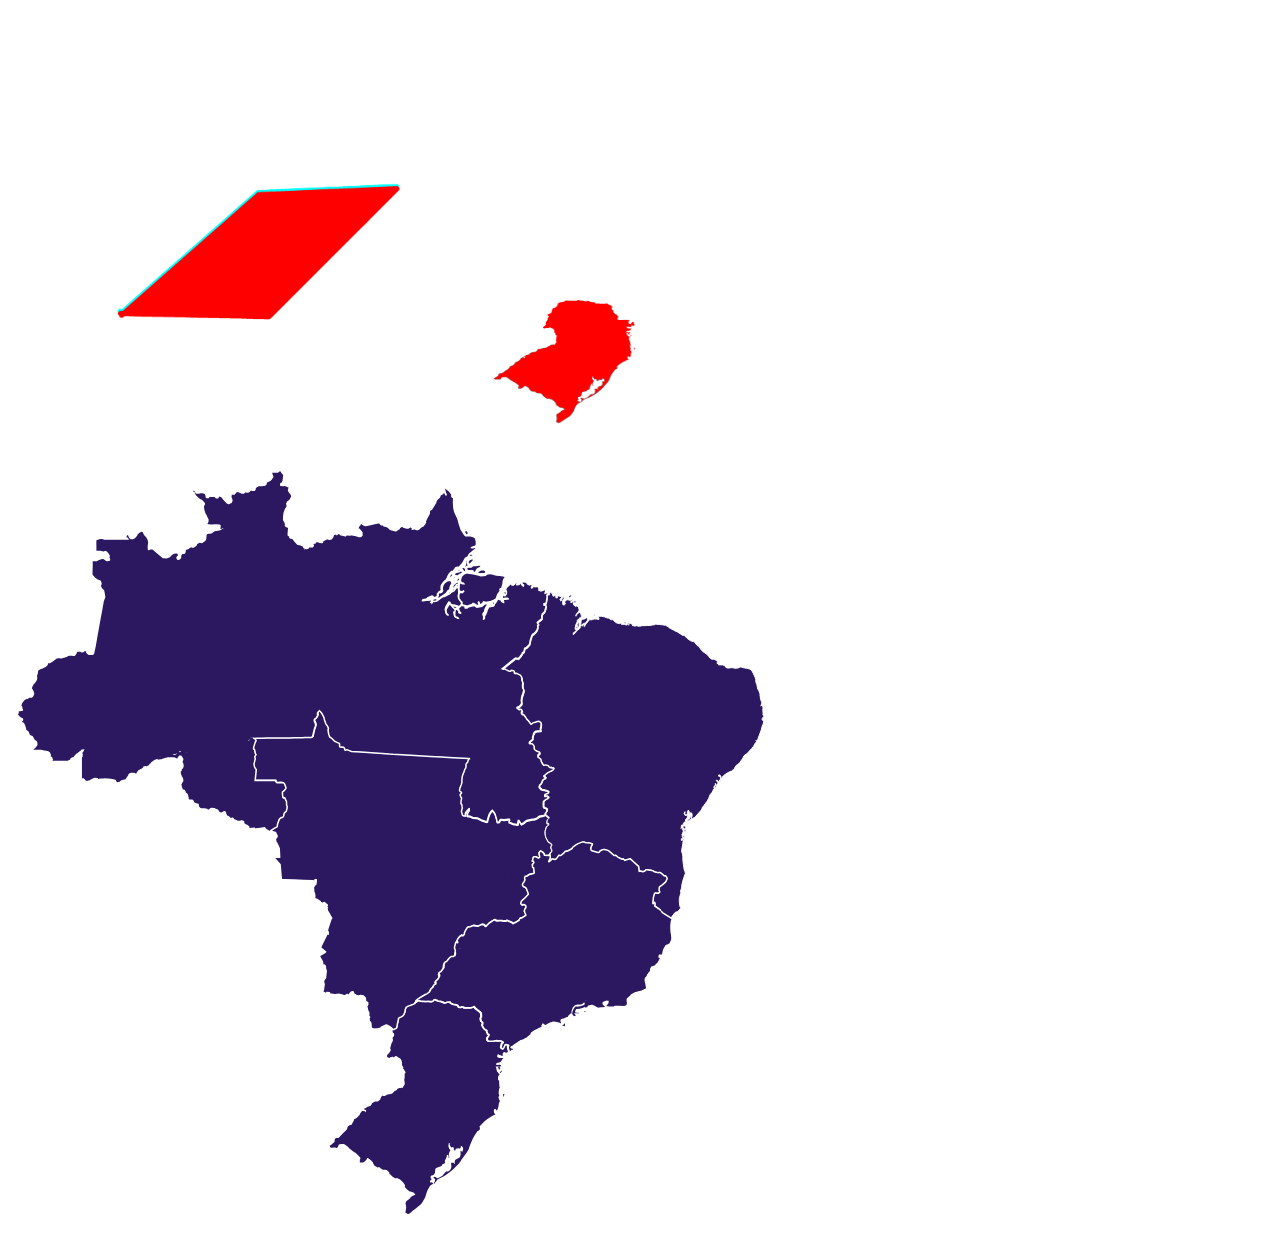
==== index.html @ a0ca9c24 "Eu consegui!!!!!!!!! funciona agora o problema e so arrumar mas o conceito funciona!!!" ====
<!DOCTYPE html>
<html lang="pt-br">
	<head>
		<meta charset="UTF-8">
		<meta name="viewport" content="width=device-width, initial-scale=1.0">
		<meta name="author" content="Matheus Vitor, Miguel Amaral, Pablo Eduardo, Rafael Souza">
		<meta name="description" content="Este é um trabalho de Programação Web 1, onde o objetivo é criar um site com o tema folclore brasileiro, tendo que apresenta-lo separado por região de origem e além de somente o folclore apresentar a cultura da região.">        
		<title>Document</title>

		<style type="text/css" id="style409">
			.st0{fill:#FFFFFF;stroke:#FFFFFF;stroke-miterlimit:10;}
			.st1{fill:#00BFAC;stroke:#FFFFFF;stroke-width:1.5;}
			.st2{fill:#00726A;stroke:#FFFFFF;stroke-width:1.5;}
			.st3{fill:#00726A;}
			.st4{fill:#003135;stroke:#FFFFFF;stroke-width:1.5;}
			.st5{fill:#656565;}
		</style>
		<link rel="stylesheet" href="style.css">
	</head>
	<body>
		<div class="div-pai">
			<button>
				<img id="top" src="img/top.png" alt="">
			</button>

			<img id="direito" src="img/right_side.png" alt="">

			<img id="esquerdo" src="img/left_side.png" alt="">
			
			<img id="bottom" src="img/bottom.png" alt="">
		</div>

		<div class="div-pai2">
			<button id="butao1">
    			<svg version="1.1" id="landmarks-brazil2" x="0px" y="0px" viewBox="0 0 250 250" xml:space="preserve" sodipodi:docname="Brazilian_states_by_GDP.svg" width="200" height="200" inkscape:version="1.2.1 (9c6d41e410, 2022-07-14)" xmlns:inkscape="http://www.inkscape.org/namespaces/inkscape" xmlns:sodipodi="http://sodipodi.sourceforge.net/DTD/sodipodi-0.dtd" xmlns="http://www.w3.org/2000/svg" xmlns:svg="http://www.w3.org/2000/svg">
					<defs id="defs807"/><sodipodi:namedview id="namedview805" pagecolor="#ffffff" bordercolor="#000000" borderopacity="0.25" inkscape:showpageshadow="2" inkscape:pageopacity="0.0" inkscape:pagecheckerboard="0" inkscape:deskcolor="#d1d1d1" showgrid="false" inkscape:zoom="1" inkscape:cx="510" inkscape:cy="377" inkscape:window-width="1920" inkscape:window-height="1009" inkscape:window-x="1358" inkscape:window-y="-8" inkscape:window-maximized="1" inkscape:current-layer="landmarks-brazil"/>
					<g id="g28356" style="fill:#ff0000;fill-opacity:1" transform="translate(-300, -550)">
						<path onclick="clicou()" id="path236" class="st3" d="m 3979.1,1572.7 v 0 l 0.1,-0.2 v -0.1 l -0.1,-0.1 -0.2,-0.2 -1,-1 -0.5,-0.5 -0.2,-0.1 -1.2,-0.6 -1.7,-0.4 -0.4,-0.1 h -0.3 l -0.2,-0.1 -0.2,-0.1 -2.1,-1.7 -0.3,-0.3 -0.3,-0.3 -0.3,-0.3 -1.1,-1.2 -0.1,-0.2 -0.1,-0.2 -0.1,-0.6 v -0.2 l 0.1,-0.6 v -0.2 l -0.5,-1.1 -1.5,-2.1 -2.4,-2.1 v -0.2 l -0.1,-0.2 -0.5,-0.3 -0.2,-0.1 -0.2,-0.1 -2.6,-1.2 h -0.1 -0.2 -0.1 l -0.3,0.2 -1.3,0.1 -2.3,-1.6 -1.2,-1 -0.1,-0.2 -0.5,-0.5 -0.1,-0.2 -0.5,-0.3 -0.5,-0.2 -0.4,-0.2 v -1.3 l -0.1,-0.3 v -0.1 l -0.1,-0.1 -0.1,-0.1 -2.1,-2 -0.1,-0.1 -0.2,-0.1 h -0.1 l -1.7,-0.3 h -0.3 -0.3 l -0.5,0.1 -0.9,-0.1 -0.2,-0.1 -0.2,-0.1 -0.3,-0.1 -0.4,-0.3 -0.9,-0.7 -0.6,-0.5 -0.7,-0.6 h -1.5 l -0.1,0.1 h -0.1 -0.1 -0.1 -0.1 -0.1 l -0.2,-0.1 -2.3,-1.3 -0.3,-0.2 -0.1,-0.2 -0.2,-0.2 -1.4,-2.4 v -0.1 -0.2 -0.1 l -0.1,-0.1 -0.3,-0.4 -0.1,-0.2 -1.3,-1.5 -1.9,-1.4 -1.1,-0.8 -0.1,-0.1 h -0.1 -0.6 l -0.2,0.1 -0.1,0.1 -0.1,0.1 -0.1,0.2 v 0.1 l -0.6,1.4 -1.7,1.3 -1.3,1 -0.2,0.1 h -0.1 l -0.9,0.1 h -0.4 -1.4 -0.4 l -0.1,-0.2 0.1,-1.9 v -0.5 -0.3 l 0.1,-0.2 0.2,-0.3 0.1,-0.2 0.1,-0.4 v -0.2 -0.2 l -0.2,-0.6 -0.2,-0.3 -2.2,-2.3 -2.3,-2.2 -0.6,-0.4 -0.9,-0.5 -1.4,-0.9 -2.4,-1.9 -0.3,-0.2 -0.4,-0.4 -0.4,-0.5 -1.3,-1.3 -0.2,-0.2 -2.8,-2.1 -0.4,-0.2 -0.9,-0.2 h -1.4 l -2.5,0.2 -0.2,0.1 -0.5,0.4 -0.1,0.2 -0.6,0.8 -0.1,0.2 v 0.2 0.2 0.4 l -0.1,0.2 -0.7,0.7 -0.2,0.1 -0.2,0.1 -0.2,0.1 -1.5,-0.3 -0.2,-0.1 -0.2,-0.1 h -0.1 l -0.6,0.1 -2.6,0.2 h -0.2 l -0.4,-0.1 h -0.1 l -0.2,-0.1 -0.3,-0.2 -0.2,-0.1 -0.1,-0.1 v -0.4 l 0.1,-0.1 v -0.2 -0.1 l -0.1,-0.1 -0.2,-0.1 -0.1,-0.1 -0.6,-0.2 0.5,-0.1 0.6,-0.2 0.4,-0.2 0.8,-0.5 0.2,-0.2 2.6,-2.4 0.3,-0.3 0.1,-0.2 v -0.1 l 0.1,-1.1 v -0.6 -0.1 l 0.1,-0.2 0.3,-0.6 0.2,-0.3 0.1,-0.2 0.2,-0.2 0.2,-0.1 0.3,-0.1 0.4,-0.1 0.6,-0.1 h 1.1 l 0.5,-0.2 0.2,-0.1 0.2,-0.1 0.2,-0.2 0.2,-0.2 0.5,-0.5 2.5,-2.8 1.9,-1.7 2.2,-2.3 0.1,-0.1 0.1,-0.2 0.6,-1.2 v -0.2 -0.1 -0.3 -0.1 l 0.1,-0.4 0.1,-0.2 0.3,-0.4 0.6,-0.6 0.2,-0.1 0.3,-0.2 0.7,-0.4 0.4,-0.2 1.6,-0.4 0.1,-0.2 0.2,-0.4 2.1,-4.1 v -0.4 l 0.1,-0.2 v -0.1 l 0.1,-0.2 0.2,-0.1 0.2,-0.1 1.9,-0.9 2,-1.9 1,-1.2 0.6,-1.4 1.6,-2.2 0.1,-0.1 0.2,-0.1 0.2,-0.1 h 0.1 0.2 0.4 l 1.9,0.2 0.1,0.1 0.1,0.2 v 0.2 0.1 l 0.1,0.3 0.1,0.1 h 0.1 0.1 l 0.1,-0.1 0.1,-0.2 0.1,-0.2 0.3,-0.8 v -0.3 -0.2 -0.1 l -0.2,-0.2 -0.1,-0.1 -0.2,-0.1 -0.5,-0.2 -0.9,-0.4 -0.1,-0.1 -0.1,-0.1 v -0.1 -0.1 l 0.1,-0.2 0.1,-0.1 0.2,-0.1 0.3,-0.1 0.6,-0.1 0.6,-0.2 0.8,-0.6 0.1,-0.1 0.1,-0.2 v -0.2 l 0.8,-0.2 2.6,-0.9 1.2,-1.1 0.1,-0.1 v -0.2 l -0.1,-0.3 v -0.1 -0.1 l 0.1,-0.2 0.9,-0.9 0.2,-0.1 2.5,-1.2 h 0.2 l 2,-0.2 h 0.1 l 0.7,-0.2 2.1,-1.8 0.1,-0.3 0.1,-0.2 0.1,-0.8 1.5,-2.4 0.1,-0.2 0.1,-0.1 h 0.1 0.1 0.1 l 0.1,0.1 v 0.1 0.1 0.1 0.1 0.1 l 0.1,0.1 h 0.1 0.2 l 1.4,-0.2 h 0.1 l 1.1,-0.5 1.9,-0.8 1.5,-0.4 1.8,-0.2 1.3,-0.5 0.1,-0.1 0.2,-0.1 0.8,-0.7 1.6,-1.8 h 0.1 0.4 l 0.2,-0.1 0.3,-0.1 0.4,-0.3 0.4,-0.3 0.1,-0.1 0.3,-0.4 0.1,-0.2 0.3,-0.5 0.1,-0.1 2,-0.6 0.8,-0.1 0.4,0.4 1.4,0.1 2.9,0.3 3.1,-1 0.8,-0.3 0.1,-0.1 0.1,-0.2 0.1,-0.2 v -0.1 l 0.1,-0.1 0.1,-0.2 0.1,-0.1 h 0.1 0.1 l 1.3,0.5 h 0.1 l 0.1,0.1 0.1,0.1 v 0.1 0.1 0.1 l -0.2,0.6 -0.1,0.2 h 1.1 l 2.6,-0.1 0.3,-0.1 1.6,1.1 0.1,0.1 h 0.1 l 0.2,-0.1 1.1,-0.3 1.8,-0.1 1.6,0.9 0.7,0.3 1.1,-0.2 2,-0.3 1.9,0.2 h 2.4 l 0.8,-0.2 h 0.1 0.1 0.1 l 1.5,0.5 1.1,0.4 h 0.1 l 2.9,1.4 0.2,0.1 0.1,0.1 v 0.1 0.1 l 0.2,0.6 0.8,1.7 0.2,0.1 0.1,0.1 1.7,0.2 h 0.1 l 0.1,-0.1 0.1,-0.1 v -0.1 l -0.1,-0.1 -0.1,-0.2 0.1,-0.2 0.1,-0.1 2,-0.2 0.2,0.1 0.6,0.4 3.5,1.9 2.6,1.5 1.1,1.2 0.1,0.1 0.5,0.4 h 0.1 0.1 l 0.6,-0.1 h 0.1 l 1.8,1 0.1,0.1 2.9,3 0.7,0.8 1.9,2.3 0.1,0.2 0.2,0.6 0.3,0.9 0.1,0.1 2.6,2.8 0.1,0.1 0.9,0.4 0.5,0.1 3.5,0.4 4.7,0.7 1.8,-0.2 0.1,-0.1 0.6,-0.2 h 0.1 l 4,0.3 0.1,0.1 0.5,0.8 0.2,0.6 0.4,1.1 -0.1,0.2 -2.4,1.6 -0.1,0.1 h -0.1 l -0.8,0.2 -0.5,0.1 h -0.1 l -0.2,0.1 -0.1,0.2 -0.1,0.1 -0.5,1.2 -0.1,0.3 v 0.4 0.2 0.4 l 0.1,0.7 0.2,0.8 v 0.2 0.3 l -0.1,0.2 -0.4,1.1 -0.6,1.4 -0.1,0.1 -0.6,0.2 -0.2,-0.1 -0.1,-0.2 -0.5,0.2 -0.9,1 -0.6,0.8 -0.1,1.2 v 0.2 0.1 l 0.1,0.2 2,1 h 0.1 0.1 l 0.1,-0.1 v -0.1 -0.3 l -0.1,-0.3 -0.1,-0.3 -0.1,-0.1 -0.1,-0.1 0.1,-1 1.7,-0.9 h 0.1 0.2 l 0.2,0.1 0.3,0.1 0.3,0.1 0.6,0.3 0.3,0.2 0.1,0.2 v 0.1 l 0.3,0.4 0.3,0.3 1.4,0.9 h 0.6 l -0.9,0.9 -0.7,0.9 -0.2,0.2 -2,3 -0.8,1.4 -1.8,3.1 -0.2,0.5 -0.1,0.3 -0.4,0.7 -0.1,0.2 -1.7,4.2 -1,2.7 -0.1,0.4 -0.1,0.4 -0.3,0.8 -0.1,0.3 -0.2,0.4 -0.8,1.4 -1.1,1.8 -0.9,1.2 -0.2,0.2 -0.9,1.3 -3,4.1 -0.2,0.2 -0.2,0.4 v 0.1 l -0.4,0.7 -0.1,0.2 -0.7,0.9 -0.6,0.8 -1.9,2 -1.3,1.4 -2.4,2.4 -0.4,0.4 -1.3,1.1 -1.9,1.5 -4.7,3.6 -2.5,1.4 -0.4,0.2 -0.7,0.2 -0.2,0.1 -0.3,0.2 -2.6,1.3 -0.3,0.2 -0.5,0.3 -0.6,0.4 -0.1,0.1 -0.1,0.2 -0.6,0.8 -0.6,0.8 -1.7,2.2 -0.1,0.1 h -0.1 l -0.1,-0.1 -0.1,-0.2 v -0.1 -0.4 l 0.2,-0.4 0.2,-0.3 0.2,-0.2 0.2,-0.3 v -0.1 l 0.1,-0.3 0.4,-1.9 v -0.1 l -0.1,-0.2 -0.1,-0.1 -0.6,-0.7 -0.5,-0.5 -0.3,-0.3 -0.1,-0.2 v -0.1 l 0.1,-0.2 0.1,-0.1 0.2,-0.1 0.4,-0.1 h 0.2 l 0.4,0.1 0.5,0.1 0.2,0.1 0.2,0.1 0.2,0.1 0.2,0.1 0.2,0.2 0.1,0.2 0.1,0.1 0.1,0.1 0.1,0.1 0.3,0.1 h 0.1 0.3 l 0.4,-0.1 0.3,-0.1 3,-1.4 0.7,-0.5 0.3,-0.2 2.1,-2.3 1.4,-1.6 0.8,-0.8 v 0.1 l 0.1,0.1 0.3,0.1 h 0.1 0.3 0.4 0.2 l 0.3,-0.1 0.2,-0.1 0.9,-0.6 0.3,-0.2 0.4,-0.4 0.7,-0.9 0.1,-0.2 0.1,-0.2 0.3,-1.3 0.2,-0.8 v -0.2 -0.3 l -0.1,-0.9 v -0.4 -0.1 l -0.2,-0.4 v -0.1 -0.2 l 0.1,-1 0.1,-0.2 0.1,-0.1 0.2,-0.1 1.7,0.1 0.9,0.3 v 0.1 l 0.1,0.7 v 0.1 l 0.1,0.1 0.4,-0.1 0.1,-0.1 0.1,-0.2 -0.4,-1.4 v -0.1 l 0.6,-2.1 0.6,-0.6 1,-0.4 1.9,-1 0.1,-0.1 0.3,-0.2 0.3,-0.2 0.2,-0.2 0.2,-0.2 0.2,-0.4 0.1,-0.3 0.1,-0.3 0.1,-0.2 0.3,-1.6 0.1,-0.6 -0.3,-2.4 0.6,-0.8 0.1,0.2 0.1,0.2 0.5,0.6 0.2,0.1 h 0.1 0.1 l 0.3,-0.1 0.1,-0.2 0.1,-0.1 v -0.1 l 0.1,-0.2 0.4,-1.8 0.1,-0.8 v -0.4 l -0.1,-0.3 -0.2,-0.3 -1,-1.1 -0.2,-0.1 -0.2,-0.1 h -0.3 -0.1 l -0.1,0.1 -0.1,0.1 -0.1,0.1 -0.2,0.5 v 0.3 h 0.1 l 0.1,0.1 v 0.1 0.1 0.1 l -0.1,0.3 -0.1,0.1 -0.1,0.1 -0.1,0.1 -0.1,0.1 h -0.1 l -0.2,0.1 h -0.1 l -1.6,-0.1 -2.4,0.4 h -0.1 l -0.1,0.2 -0.1,0.1 v 0.1 0.2 l -0.1,0.8 v 0.2 0.1 l 0.1,0.2 -0.7,-0.2 -1,-0.5 -0.1,-1.2 0.2,-0.4 v -0.1 -0.1 -0.1 -0.1 l -0.2,-0.2 -0.7,-0.4 -0.1,-0.1 h -0.1 -0.1 l -0.6,0.1 h -0.1 l -0.1,0.2 -0.1,0.1 h -0.1 l -0.2,-0.1 -0.6,-0.5 -0.9,-1.3 -0.5,-1.4 0.1,-0.1 0.1,-0.2 0.1,-0.3 v -0.1 l -0.6,-0.7 -0.1,-0.1 h -0.1 l -0.1,0.1 -0.1,0.1 v 0.1 l -0.5,2.7 v 0.1 l 0.5,2.2 v 0.1 l 0.1,0.1 1.5,2.1 -0.1,0.1 -0.6,0.8 -0.5,1.1 -0.1,0.2 -0.3,1.3 -0.1,0.2 0.1,0.8 v 0.1 0.1 0.1 0.1 l 0.1,0.2 0.3,1.6 v 0.3 l -0.1,0.3 v 0.1 l -0.1,0.1 -0.1,0.1 h -0.1 l -0.4,-0.3 -0.1,-0.1 v -0.1 l 0.1,-0.1 h 0.1 0.1 l 0.1,-0.1 v -0.4 l -0.1,-0.4 -0.5,-1.3 -0.1,-0.1 h -0.1 -0.1 -0.1 l -0.4,-0.3 -0.4,0.2 -0.2,0.2 -0.1,0.2 v 0.1 1.4 l -1.3,2.8 -0.2,0.1 -0.1,0.2 -0.1,0.4 -0.1,0.6 v 1.2 0.2 l 0.1,0.2 0.1,0.2 0.2,0.2 -1,0.6 -1.1,0.5 -0.6,0.1 h -0.1 l -0.2,0.1 -0.1,0.2 -0.2,0.5 -0.2,0.4 -0.1,0.6 v 0.1 l -4.9,1.6 h -0.1 l -0.8,0.5 -0.1,0.1 -0.5,1.1 -0.1,0.3 v 0.4 l -0.1,2.2 -0.7,1.6 -0.1,0.1 -0.4,0.6 -0.1,0.2 -0.2,0.1 -0.3,0.1 -0.6,0.2 -0.7,0.2 -0.6,0.2 -0.2,0.1 -0.2,0.1 -0.1,0.1 -0.1,0.2 -0.1,0.2 v 1.6 l 0.6,0.9 0.3,1 h -0.1 l -0.9,0.4 -0.2,0.1 -0.1,0.1 -0.1,0.2 -0.2,1.3 0.4,0.6 0.1,0.1 h 0.1 0.1 l 0.2,-0.1 0.4,-0.2 1.2,0.4 0.4,0.2 0.2,0.9 v 0.1 l -0.1,0.1 -1.2,0.6 -1.3,0.9 -0.2,0.1 -0.2,0.2 -0.3,0.4 -0.3,0.5 -2,3.5 -0.1,0.2 v 0.1 l -0.9,2.7 -0.3,1 -0.1,0.4 -0.1,0.3 -0.1,0.4 -0.8,2.1 -0.4,0.8 -2.1,3.8 -0.2,0.3 -0.1,0.2 -1.7,2 -0.2,0.2 -3.2,2.6 -0.7,0.6 -3.8,2.9 -1.3,1.2 -0.2,0.2 -0.2,0.2 -0.5,0.4 -0.7,0.5 -0.2,0.1 -1.1,0.6 -0.2,0.1 h -0.1 l -0.2,-0.1 -2.1,-1 -0.1,-0.1 -0.1,-0.1 -0.1,-0.2 -0.1,-0.3 0.1,-0.9 0.1,-0.7 0.2,-0.9 0.1,-0.7 0.1,-0.5 0.1,-0.6 v -0.4 l -0.1,-1.7 -0.1,-0.4 -0.1,-0.3 -0.1,-0.4 -0.1,-0.6 -0.1,-0.3 v -0.4 l 0.1,-0.6 0.1,-0.4 v -0.1 -0.1 l 0.1,-0.3 0.2,-0.3 0.1,-0.3 0.2,-0.2 0.2,-0.2 0.2,-0.2 0.5,-0.4 2.6,-1.8 1,-1.6 1.4,-1.1 z" style="fill:#ff0000;fill-opacity:1" transform="translate(-3550.8686,-814.85365)"/>
						<path onclick="clicou()" id="path588_1_-0" class="st1" d="m 4021.3,1482.8 -0.7,-0.8 -2.9,-3 -0.1,-0.1 -1.8,-1 h -0.1 l -0.6,0.1 h -0.1 -0.1 l -0.5,-0.4 -0.1,-0.1 -1.1,-1.2 -2.6,-1.5 -3.5,-1.9 -0.6,-0.4 -0.2,-0.1 -2,0.2 -0.1,0.1 -0.1,0.2 0.1,0.2 0.1,0.1 v 0.1 l -0.1,0.1 -0.1,0.1 h -0.1 l -1.7,-0.2 -0.1,-0.1 -0.1,-0.1 -0.8,-1.7 -0.2,-0.6 v -0.1 -0.1 l -0.1,-0.1 -0.1,-0.1 -2.9,-1.4 h -0.1 l -1.1,-0.4 -1.5,-0.5 h -0.1 -0.1 -0.1 l -0.8,0.2 h -2.4 l -1.9,-0.2 -2,0.3 -1.1,0.2 -0.7,-0.3 -1.6,-0.9 -1.8,0.1 -1.1,0.3 -0.2,0.1 h -0.1 l -0.1,-0.1 -1.6,-1.1 -0.3,0.1 -2.6,0.1 h -1.1 l 0.1,-0.2 0.2,-0.6 v -0.1 -0.1 -0.1 l -0.1,-0.1 -0.1,-0.1 h -0.1 l -1.3,-0.5 h -0.1 -0.1 l -0.1,0.1 -0.1,0.2 -0.1,0.1 v 0.1 l -0.1,0.2 -0.1,0.2 -0.1,0.1 -0.8,0.3 -3.1,1 -2.9,-0.3 -1.4,-0.1 0.6,-0.8 1.2,-2.4 0.2,-0.5 0.6,-1.3 0.1,-0.4 -0.3,-2 v -0.1 l -0.3,-1.6 0.2,-0.7 0.3,-2.8 -0.1,-2.5 v -0.2 -0.1 l 0.1,-0.2 0.3,-0.3 0.1,-0.1 0.4,-0.5 0.2,-0.5 0.1,-0.3 v -0.1 l 0.5,-0.1 h 0.5 l 0.5,0.1 0.2,0.1 2.7,-0.1 0.5,-0.2 0.4,-0.2 h 0.1 0.4 l 0.4,0.1 1,0.2 h 0.1 l 0.2,0.1 0.1,0.4 0.1,0.1 0.2,0.1 2.2,1.4 0.2,0.1 h 0.1 0.4 l 2.7,-0.1 h 0.2 l 0.3,-0.1 0.6,-0.2 0.3,-0.1 0.2,-0.1 0.2,-0.1 0.4,-0.1 h 0.5 0.1 l 1.9,0.5 0.4,0.1 1.9,0.6 2.1,0.6 1.9,0.3 h 0.2 l 0.8,-0.2 2.1,0.3 h 0.1 l 0.3,0.1 0.9,0.5 0.1,0.1 v 0.2 0.1 l 0.1,0.2 0.1,0.1 1.8,1.1 2.8,0.4 1.8,0.1 h 4.4 l 0.7,-0.2 h 0.2 l 1.5,2 0.1,-0.5 0.1,-0.1 0.2,-0.1 0.7,-0.3 h 0.1 0.4 0.5 0.2 l 0.1,-0.1 0.6,-0.5 0.1,-0.1 0.1,-0.1 0.1,-0.1 v -0.1 -0.1 -0.1 -0.4 l -0.1,-0.3 -0.2,-0.4 -0.4,-0.6 -0.1,-0.1 -0.1,-0.2 -0.2,-1.1 v -0.1 l 0.1,-0.2 0.7,-1.4 0.1,-0.2 0.7,-0.7 0.2,-0.2 2.2,-1.1 0.2,-0.1 1.2,0.1 0.2,0.1 0.8,0.2 0.6,0.1 1.3,0.1 h 0.2 l 2.2,-1.1 0.8,-0.8 0.1,-0.2 0.1,-0.2 0.2,-0.5 v -0.1 l 0.1,-0.4 0.1,-0.3 0.1,-0.2 0.2,-0.1 h 0.1 l 1.7,-0.6 1.2,-0.2 h 0.2 0.1 l 1.6,0.8 h 1 l 2.8,-0.2 1,-0.2 1.3,-0.4 1,-0.3 h 0.1 0.8 0.1 l 1.1,0.4 0.2,0.1 0.1,0.1 0.3,0.3 0.5,0.5 1.9,1.4 0.9,0.5 0.4,0.2 1.1,0.5 h 0.1 l 0.6,0.1 h 0.1 1 l 0.4,-0.2 2.6,-1.6 0.5,-0.3 0.5,-0.3 0.3,-0.3 0.1,-0.1 0.3,-0.5 0.3,-0.3 0.2,-0.2 0.3,-0.2 0.3,-0.1 1.6,-0.6 h 0.1 0.1 v 0.1 l -0.1,0.2 v 0.1 l 0.1,0.1 h 0.1 0.8 l 2,-0.2 h 0.1 l 0.1,-0.1 0.1,-0.1 v -0.1 l 0.1,-0.2 0.1,-0.1 h 0.1 0.3 l 1.5,0.1 2.1,0.1 1.9,0.1 h 0.3 l 0.3,-0.1 -0.5,1.1 v 0.2 l 0.1,0.3 0.4,1.1 0.1,0.2 0.1,0.2 0.1,0.2 v 0.2 l -0.1,0.2 -0.1,0.1 -1.2,0.8 -0.4,0.3 -0.1,0.1 h -0.3 l -0.2,-0.1 -0.6,-0.3 -0.1,-0.1 -0.1,-0.2 v -0.2 -0.4 -0.1 l -0.5,-1.4 -0.3,-0.6 -0.1,-0.1 -0.1,-0.1 h -0.1 l -0.1,0.1 0.2,1.2 0.7,3 2,1.7 0.1,0.2 0.6,0.9 v 0.1 0.2 l -0.1,0.3 -0.1,0.1 -0.4,0.6 -0.7,1.2 -0.1,0.2 -0.1,0.5 -0.1,1.4 v 0.6 0.2 l 0.1,0.2 0.1,0.1 0.1,0.2 0.7,0.5 0.2,0.1 -0.1,1.9 0.3,4.4 v 0.1 l 0.2,0.4 0.1,0.2 0.3,0.1 v 0 l 0.1,0.1 h 0.1 l 0.1,-0.1 0.1,-0.1 v -0.1 -0.1 l 0.3,-0.2 0.1,-0.2 h 0.1 0.1 l 0.1,0.1 0.2,0.6 0.1,0.3 0.1,0.7 -0.1,0.1 -0.3,0.1 h -0.2 l -0.2,-0.1 v -0.1 l 0.1,-0.1 h 0.1 0.1 l 0.1,-0.1 v -0.1 l -0.4,0.1 v 0 h -0.1 -0.2 -0.1 l -0.2,0.1 -1,0.5 -0.1,0.2 -0.4,4.1 0.8,2.8 -0.2,0.1 -0.6,0.7 -0.1,0.1 v 0.2 l 0.4,1.9 0.5,0.9 0.1,0.1 0.1,0.2 0.2,0.3 0.1,0.6 -1.1,2.5 -0.2,1.7 -0.5,2.7 -2,5 -0.1,0.1 h -0.1 -0.1 l -0.1,-0.1 -0.1,-0.1 -0.2,-0.2 -0.2,-0.4 -0.1,-0.1 v -0.1 -0.1 l 0.1,-0.3 0.2,-0.4 v -0.1 -0.1 -0.2 l -0.1,-0.1 -1,-1 h -0.1 -0.1 l -0.1,0.1 -0.1,0.2 -0.1,0.2 v 0.1 l 0.1,1.4 0.2,0.9 v 0.1 l 0.1,0.1 1.2,0.8 h 0.1 0.1 0.1 l -1.3,1.8 -1.4,0.5 -0.7,0.3 v 0 l -0.2,0.1 -0.3,0.2 -4.3,2.8 -0.4,0.3 -3.4,2.7 -0.1,0.1 -1,1 -3.5,3.7 -0.5,0.9 -0.6,0.8 -0.2,0.3 h -0.6 l -1.4,-0.9 -0.3,-0.3 -0.3,-0.4 v -0.1 l -0.1,-0.2 -0.3,-0.2 -0.6,-0.3 -0.3,-0.1 -0.3,-0.1 -0.2,-0.1 h -0.2 -0.1 l -1.7,0.9 -0.1,1 0.1,0.1 0.2,0.1 0.1,0.3 0.1,0.3 v 0.3 0.1 l -0.1,0.1 h -0.1 -0.1 l -2,-1 -0.1,-0.2 v -0.1 -0.2 l 0.1,-1.2 0.6,-0.8 0.9,-1 0.5,-0.2 0.1,0.2 0.1,0.1 0.7,-0.2 0.1,-0.1 0.6,-1.4 0.4,-1.1 0.1,-0.2 v -0.3 -0.2 l -0.2,-0.8 -0.1,-0.7 v -0.4 -0.2 -0.4 l 0.1,-0.3 0.5,-1.2 0.1,-0.1 0.1,-0.2 0.2,-0.1 h 0.1 l 0.5,-0.1 0.8,-0.2 h 0.1 l 0.1,-0.1 2.4,-1.6 0.1,-0.2 -0.4,-1.1 -0.2,-0.6 -0.5,-0.8 -0.1,-0.1 -4,-0.3 h -0.1 l -0.6,0.2 -0.1,0.1 -1.8,0.2 -4.7,-0.7 -3.5,-0.4 -0.5,-0.1 -0.9,-0.4 -0.1,-0.1 -2.6,-2.8 -0.1,-0.1 -0.3,-0.9 -0.2,-0.6" style="fill:#ff0000;fill-opacity:1;stroke:#ffffff" transform="translate(-3550.8686,-814.85365)"/>
						<path onclick="clicou()" id="path590" class="st1" d="m 4064.2,1451.8 -1.5,-1.5 v -0.1 l 0.1,-0.1 2.9,-2.6 h 0.1 0.1 l 0.2,0.1 0.2,0.1 0.1,0.1 0.6,0.9 -0.1,0.3 -0.5,0.7 -0.2,0.2 -0.1,0.1 -0.2,0.2 -0.1,0.2 -0.6,1.3 v 0.1 l -0.1,0.6 z" style="fill:#ff0000;fill-opacity:1;stroke:#ffffff" transform="translate(-3550.8686,-814.85365)"/>
						<path onclick="clicou()" id="path592" class="st1" d="m 4065.4,1479 v 0 l -0.1,-0.2 v -0.3 l 0.3,-1.8 0.4,-0.9 0.6,-1.6 v -0.1 -0.2 l -0.3,-0.5 -0.1,-0.5 0.1,-0.5 0.1,-0.6 v -0.1 l 1.6,-0.8 h 0.1 l 0.2,0.1 0.1,0.1 0.7,0.9 v 0.1 l -0.7,2.7 -0.1,0.2 -0.7,0.6 -0.2,0.2 -0.7,1.3 -0.1,0.2 v 0.1 0.1 0.1 l 0.1,0.2 0.1,0.2 0.1,0.2 -0.1,0.2 -0.1,0.1 -1,0.7 -0.2,0.1 h -0.1 z" style="fill:#ff0000;fill-opacity:1;stroke:#ffffff" transform="translate(-3550.8686,-814.85365)"/>
						<path onclick="clicou()" id="path1083_3_" class="st1" d="m 3968.5,1449.4 v -0.1 -0.2 -0.3 l -0.1,-0.3 -0.1,-0.2" style="fill:#ff0000;fill-opacity:1;stroke:#ffffff" transform="translate(-3550.8686,-814.85365)"/>
						<path onclick="clicou()" id="path1083_2_" class="st1" d="m 3966.8,1446 -1.6,-2.5 v -0.1 -0.1 l -0.1,-1.2 0.1,-0.8 0.1,-0.3 v -0.1 -0.2 -0.1 l -0.7,-2.1 -0.1,-0.2 -0.5,-0.9 -0.1,-0.1 -4,-2.6 h -0.1 -0.1 l -0.2,0.1 -0.7,0.6 -0.4,0.5 -1.6,0.1 -0.1,-0.2 -0.1,-0.2 -0.1,-0.1 h -0.1 -0.1 l -0.4,0.1 -1.3,0.4 -0.2,0.1 -1.2,0.9 -0.3,-0.2 -1.3,-0.9 h -0.1 -0.1 l -0.9,0.1 -0.3,-2.3 v -0.1 -0.1 l 0.7,-1.5 0.2,-0.2 0.3,-0.2 0.2,-0.1 0.3,-0.4 0.2,-0.2 0.2,-0.2 0.2,-0.2 1.4,-2.3 0.1,-0.2 v -0.1 -0.1 l -0.1,-0.2 -0.5,-0.6 v -0.1 -0.2 -0.4 l 0.1,-0.6 v -0.2 l 0.9,-3.3 0.2,-0.7 1.2,-2.4 0.1,-0.3 0.1,-0.5 0.1,-0.2 v -0.2 -0.2 l -0.1,-0.6 -0.1,-0.2 -0.1,-0.3 -0.1,-0.3 v -0.2 l 0.1,-0.4 0.1,-0.3 0.1,-0.2 0.1,-0.2 0.1,-0.1 0.3,-0.4 0.2,-0.2 0.1,-0.1 0.1,-0.1 0.1,-0.1 0.4,-0.9 v -0.1 -0.2 l -0.2,-0.8 -0.1,-0.2 -0.1,-0.1 -0.1,-0.2 -0.3,-0.2 -0.2,-0.2 -0.1,-0.1 -0.2,-0.2 -0.1,-0.2 -0.3,-1.6 v -0.2 -0.1 l 0.1,-0.3 0.1,-0.2 0.4,-0.4 0.2,-0.2 0.2,-0.2 0.3,-0.2 0.4,-0.2 h 0.1 l 0.3,-0.1 0.2,-0.1 2.2,-1.3 0.2,-0.1 0.2,-0.3 0.2,-0.5 v -0.1 -0.3 l 0.7,-4 0.4,-1.3 v -0.1 l 0.5,-2.3 v -0.7 l 0.1,-0.2 0.1,-0.1 0.1,-0.1 0.3,-0.2 0.4,-0.3 h 0.2 l 0.7,-0.1 0.2,-0.1 1.9,-1.1 0.5,-0.4 0.3,-0.3 0.2,-0.2 0.4,-0.6 0.1,-0.2 1.2,-2.9 v -0.3 -0.5 -0.2 -0.5 l 0.5,-1.4 0.3,-0.8 0.1,-0.2 0.1,-0.2 0.1,-0.2 0.3,-0.2 0.8,-0.5 0.3,-0.2 1.2,-0.5 1.4,-0.5 0.6,-0.2 1,-0.4 1,-0.3 0.2,-0.1 0.5,-0.2 0.2,-0.1 0.5,-0.2 2,-1.3 1.5,-1.1 0.3,-0.1 0.3,-0.1 h 0.2 0.3 l 0.5,0.2 0.4,0.2 0.3,0.1 0.2,0.1 2.5,0.2 h 0.1 l 2.9,0.1 1.6,-0.1 0.2,-0.1 h 0.1 0.1 l 1.5,0.2 0.3,0.1 h 0.1 1.8 l 1.4,-0.6 0.1,-0.2 0.3,-0.5 0.1,-0.1 0.2,-0.2 0.2,-0.1 0.2,-0.1 0.2,-0.1 0.2,-0.1 0.4,0.1 0.5,0.1 0.4,0.2 0.9,0.4 0.7,0.4 0.2,0.2 2.4,0.4 0.6,0.1 2.4,0.8 0.5,0.3 0.2,0.1 0.2,0.1 h 0.7 0.7 l 0.5,-0.1 0.2,-0.1 h 0.1 l 0.2,-0.2 0.2,-0.2 0.2,-0.1 1.4,-0.1 h 1.5 0.1 l 0.1,0.1 0.1,0.1 0.1,0.2 0.1,0.2 0.1,0.2 0.1,0.2 0.2,0.2 0.2,0.1 1.9,0.8 0.2,0.1 1.9,0.4 2.1,0.4 0.2,0.1 0.3,0.2 0.3,0.3 0.1,0.1 0.8,1.5 2,0.2 0.1,-0.2 0.1,-0.1 0.2,-0.1 0.2,-0.1 0.2,-0.1 1.8,0.2 0.2,0.1 0.3,0.1 0.1,0.3 0.1,0.2 0.2,0.1 h 0.9 l 5.4,0.1 1.8,-0.5 0.6,-0.2 0.1,-0.2 0.1,-0.1 0.9,-0.2 0.2,0.1 0.1,0.1 0.1,0.2 1.1,1.5 4.4,3.2 0.1,0.1 0.5,0.6 0.1,0.1 0.5,1.2 v 0.1 l 0.1,3 -0.1,0.1 -0.4,0.6 -0.1,0.1 -0.2,0.9 0.4,1.7 0.1,0.4 0.1,0.2 0.1,0.1 0.1,0.2 0.2,0.1 0.8,0.7 0.3,0.2 0.1,0.1 v 0.1 0.4 l -0.1,1.6 v 0.1 l -0.4,0.5 -0.1,0.1 1,1.7 0.8,1.5 v 0.1 l 1.4,1.2 0.2,0.1 0.5,0.1 0.2,0.1 0.2,0.1 0.1,0.1 0.4,0.4 0.1,0.1 v 0.2 l -0.1,0.8 v 0.1 l 0.9,2 0.1,0.1 0.1,0.1 h 0.1 0.1 l 0.6,0.3 0.3,0.2 v 0.2 0.1 l -0.3,1 -0.1,0.1 -1.4,2.1 h -0.1 l -0.1,0.1 v 0.1 0.1 0.1 l 0.3,1.8 0.1,0.2 0.1,0.1 0.2,0.1 0.3,0.2 0.2,0.1 0.2,0.1 0.6,0.2 h 0.5 l 2.9,-0.1 1.4,-0.2 2.7,-0.4 h 0.1 l 0.6,0.4 1.9,-0.2 h 0.1 l 1.7,0.1 h 0.1 0.1 l 1.9,1.2 v 0.1 0.3 0.1 l -0.1,0.1 -0.2,0.2 -0.2,0.2 -0.4,0.2 h -0.1 l -0.2,0.2 -0.1,0.1 -0.8,3.6 0.3,0.7 0.1,0.2 0.1,0.1 0.1,0.1 0.2,0.1 0.8,0.4 h 0.1 0.1 l 0.1,-0.1 0.7,-0.9 1.3,-2.8 v -0.1 -0.1 -0.1 l 0.1,-0.1 h 0.1 l 0.8,-0.1 0.7,0.1 1,0.3 0.8,0.3 0.1,0.1 -0.2,0.9 -0.2,0.5 -0.1,0.3 v 0.2 0.1 0.2 l 0.8,3.4 v 0.1 l 0.1,0.2 0.5,0.2 0.2,0.1 1,0.2 0.2,1.5 -1.6,1.1 -0.1,0.1 -0.2,0.3 -0.2,0.5 -0.1,0.3 -0.1,0.5 -0.1,0.1 h -0.1 l -0.4,-0.1 -0.2,-0.1 -0.1,-0.1 v -0.1 -0.4 l 0.1,-0.2 0.4,-1.4 0.2,-0.2 0.2,-0.2 0.5,-0.3 0.2,-0.1 h 0.2 l 0.3,-0.1 h 0.1 l 0.2,-0.2 -0.1,-0.2 h -0.1 l -1.7,0.6 -1.1,0.6 h -1.1 l -0.4,-0.4 -0.7,-0.2 -0.7,0.4 -0.2,0.6 -0.1,0.4 0.2,0.3 0.3,0.4 0.1,0.2 v 0.1 0.1 l -0.9,0.9 -0.3,0.1 h -0.1 l -1.6,-0.3 -1.4,-0.3 -0.9,-0.5 -0.2,-0.1 -0.1,-0.1 -0.4,0.2 -0.2,1 0.3,0.4 0.2,0.1 1.1,0.4 0.6,0.1 h 0.3 l 0.7,-0.1 0.8,-0.2 h 0.1 l 2.4,0.6 h 0.1 l 0.1,0.1 0.2,0.4 v 0.1 l -0.1,0.1 -0.2,0.1 -0.1,0.1 -0.3,0.1 -0.5,0.3 -0.1,0.1 -0.5,0.6 -0.8,1.3 -0.6,1.2 -1.5,0.9 -2.9,0.6 -0.1,0.1 -0.2,0.4 v 0.1 l 0.1,0.1 2.4,-0.2 1.2,-0.2 0.2,1.3 -0.2,0.8 -0.3,0.1 v 0 h -0.3 l -1.9,-0.1 -2.1,-0.1 -1.5,-0.1 h -0.3 -0.1 l -0.1,0.1 -0.1,0.2 v 0.1 l -0.1,0.1 -0.1,0.1 h -0.1 l -2,0.2 h -0.8 -0.1 l -0.1,-0.1 v -0.1 l 0.1,-0.2 v -0.1 h -0.1 -0.1 l -1.6,0.6 -0.3,0.1 -0.3,0.2 -0.2,0.2 -0.3,0.3 -0.3,0.5 -0.1,0.1 -0.3,0.3 -0.5,0.3 -0.5,0.3 -2.6,1.6 -0.4,0.2 h -1 -0.1 l -0.6,-0.1 h -0.1 l -1.1,-0.5 -0.4,-0.2 -0.9,-0.5 -1.9,-1.4 -0.5,-0.5 -0.3,-0.3 -0.1,-0.1 -0.2,-0.1 -1.1,-0.4 h -0.2 -0.8 -0.1 l -1,0.3 -1.3,0.4 -1,0.2 -2.8,0.2 h -1 l -1.6,-0.8 h -0.1 -0.2 l -1.2,0.2 -1.7,0.6 h -0.1 l -0.2,0.1 -0.1,0.2 -0.1,0.3 -0.1,0.4 v 0.1 l -0.2,0.5 -0.1,0.2 -0.1,0.2 -0.8,0.8 -2.2,1.1 h -0.2 l -1.3,-0.1 -0.6,-0.1 -0.8,-0.2 -0.2,-0.1 -1.2,-0.1 -0.2,0.1 -2.2,1.1 -0.2,0.2 -0.7,0.7 -0.1,0.2 -0.7,1.4 -0.1,0.2 v 0.1 l 0.2,1.1 0.1,0.2 0.1,0.1 0.4,0.6 0.2,0.4 0.1,0.3 v 0.4 0.1 0.1 0.1 l -0.1,0.1 -0.1,0.1 -0.2,0.1 -0.6,0.5 -0.1,0.1 h -0.1 -0.6 -0.4 -0.1 l -0.7,0.3 -0.2,0.1 -0.1,0.1 -0.1,0.5 -1.5,-2 h -0.1 l -0.8,0.2 h -1.5 l -4.7,-0.1 -2.8,-0.4 -1.8,-1.1 -0.1,-0.1 -0.1,-0.2 v -0.1 -0.2 l -0.1,-0.1 -0.9,-0.5 -0.3,-0.1 h -0.1 l -1.8,-0.3 -1.1,0.2 h -0.2 l -1.9,-0.3 -2.1,-0.6 -1.9,-0.6 -0.4,-0.1 -1.9,-0.5 h -0.1 -0.5 l -0.4,0.1 -0.2,0.1 -0.2,0.1 -0.3,0.1 -0.6,0.2 -0.3,0.1 h -0.2 l -2.7,0.1 h -0.4 -0.1 l -0.2,-0.1 -2.2,-1.4 -0.2,-0.1 -0.1,-0.1 -0.1,-0.4 -0.2,-0.1 h -0.1 l -1,-0.2 -0.4,-0.1 h -0.4 -0.1 l -0.4,0.2 -0.5,0.2 -2.7,0.1 -0.2,-0.1 -0.5,-0.1" style="fill:#ff0000;fill-opacity:1;stroke:#ffffff" transform="translate(-3550.8686,-814.85365)"/>
						<path onclick="clicou()" id="path1085" class="st1" d="m 4070.6,1434.5 v 0 l -0.6,-0.4 -0.1,-0.1 -0.1,-0.7 v -0.2 l 0.1,-0.1 0.3,-0.6 0.3,-0.2 0.1,-0.1 0.3,-0.2 0.3,-0.2 h 0.1 0.1 l 0.1,0.2 v 0.1 0.1 l -0.2,1.9 v 0.1 l -0.1,0.2 -0.4,0.2 h -0.1 z" style="fill:#ff0000;fill-opacity:1;stroke:#ffffff" transform="translate(-3550.8686,-814.85365)"/>
						<path onclick="clicou()" class="st3" d="m 512.9,628.2 c 0,0 -0.1,0 -0.1,0 -0.9,-0.1 -1.8,-0.1 -2.7,-0.1 -0.9,0 -1.8,0.2 -2.6,0 -0.1,0 -0.2,0 -0.3,0 -0.2,-0.1 -0.4,-0.1 -0.6,0.1 -0.4,-0.9 -1.3,-1.6 -2.3,-1.5 -0.1,0 -0.3,0.1 -0.4,0.1 -0.2,-0.2 -0.4,-0.3 -0.5,-0.5 -2.9,-4.5 -8.1,-7.7 -13.3,-7.5 -4.7,0.2 -8.6,2.1 -11.3,5.2 -0.1,0 -0.1,0 -0.2,0 -4.3,-6.1 -10.6,-10.6 -19.3,-11.8 -3.6,-0.5 -7.1,-0.2 -10.1,0.8 -0.6,-0.5 -1.3,-0.9 -2,-1.3 -7,-4.1 -17.3,-1.9 -21.2,5.6 -0.3,0.5 -0.5,1 -0.7,1.6 -1,1.8 -1.6,3.9 -1.9,6.1 -1.2,1.5 -2.2,3.3 -2.6,5.4 -0.1,0.6 -0.2,1.2 -0.3,1.8 -2.3,0.2 -3,4 -0.3,5 0.2,0.1 0.3,0.1 0.5,0.1 0.2,0.9 0.4,1.8 0.8,2.6 0,0.1 -0.1,0.3 -0.1,0.4 -0.3,1.8 -0.6,3.6 -0.8,5.3 -1.8,1.2 -3.4,2.8 -4.5,4.9 -0.1,0.2 -0.1,0.3 -0.2,0.5 -0.1,0.1 -0.2,0.1 -0.3,0.2 -0.3,-0.1 -0.5,-0.2 -0.9,-0.2 -3.1,0 -3.2,4.6 -0.3,5 -0.8,6 1.3,12.4 6.9,15.4 1.3,0.9 2.7,1.6 4.2,2 7.7,3.5 15.7,6 23.9,7.4 0.4,0.3 0.7,0.6 1.1,0.9 2.7,2.1 5.6,3.5 9,4.5 0.8,0.2 1.6,0.4 2.4,0.6 0,0.2 0,0.3 0.1,0.4 1.2,8 11.7,13.2 19.1,10.8 1.8,-0.6 3.3,-1.4 4.7,-2.3 1.4,-0.1 2.3,-1 2.9,-2.1 0.4,0.1 0.8,0.3 1.2,0.4 0.3,0.1 0.7,0.1 1,0 0.3,0 0.6,-0.1 0.9,-0.3 0.3,-0.2 0.5,-0.4 0.7,-0.6 0.2,-0.2 0.4,-0.5 0.4,-0.9 0,-0.2 0.1,-0.4 0.1,-0.7 0,-0.5 -0.1,-0.9 -0.3,-1.3 -0.1,-0.2 -0.3,-0.3 -0.4,-0.5 -0.3,-0.3 -0.7,-0.5 -1.1,-0.6 0,0 -0.1,0 -0.1,-0.1 0.8,-2.1 1.2,-4.3 1.2,-6.8 0.4,-0.4 0.8,-0.8 1.3,-1.1 1.8,-1.2 3.4,-3.1 2.4,-5.4 -0.4,-1 -1.2,-1.6 -2.1,-2 4.3,-7.4 7.5,-15.3 9.5,-23.7 3.7,-2.7 6.2,-6.6 5.9,-11.8 -0.1,-2.5 -0.9,-5.2 -2.2,-7.6 0.3,0 0.6,-0.1 0.9,-0.2 0.4,-0.2 0.7,-0.6 1.1,-0.7 0.4,-0.1 0.9,-0.1 1.4,-0.1 0.5,0 1.1,0.1 1.6,0.1 0.4,0 1,0.3 1.4,0 0.4,-0.3 0.5,-0.9 0.6,-1.3 -0.2,-0.3 -0.9,-0.5 -1.2,-0.2 z" id="path25894" style="fill:#ff0000;fill-opacity:1;stroke:none"/>
					</g>
				</svg>
			</button>
			<svg version="1.1" id="landmarks-brazil1" x="0px" y="0px" viewBox="0 0 250 250" xml:space="preserve" sodipodi:docname="Brazilian_states_by_GDP.svg" width="200" height="200" inkscape:version="1.2.1 (9c6d41e410, 2022-07-14)" xmlns:inkscape="http://www.inkscape.org/namespaces/inkscape" xmlns:sodipodi="http://sodipodi.sourceforge.net/DTD/sodipodi-0.dtd" xmlns="http://www.w3.org/2000/svg" xmlns:svg="http://www.w3.org/2000/svg">
				<defs id="defs807"/><sodipodi:namedview id="namedview805" pagecolor="#ffffff" bordercolor="#000000" borderopacity="0.25" inkscape:showpageshadow="2" inkscape:pageopacity="0.0" inkscape:pagecheckerboard="0" inkscape:deskcolor="#d1d1d1" showgrid="false" inkscape:zoom="1" inkscape:cx="510" inkscape:cy="377" inkscape:window-width="1920" inkscape:window-height="1009" inkscape:window-x="1358" inkscape:window-y="-8" inkscape:window-maximized="1" inkscape:current-layer="landmarks-brazil"/>
				<g id="g28356" style="fill:#00ffff;fill-opacity:1" transform="translate(-300, -550)">
					<path id="path236" class="st3" d="m 3979.1,1572.7 v 0 l 0.1,-0.2 v -0.1 l -0.1,-0.1 -0.2,-0.2 -1,-1 -0.5,-0.5 -0.2,-0.1 -1.2,-0.6 -1.7,-0.4 -0.4,-0.1 h -0.3 l -0.2,-0.1 -0.2,-0.1 -2.1,-1.7 -0.3,-0.3 -0.3,-0.3 -0.3,-0.3 -1.1,-1.2 -0.1,-0.2 -0.1,-0.2 -0.1,-0.6 v -0.2 l 0.1,-0.6 v -0.2 l -0.5,-1.1 -1.5,-2.1 -2.4,-2.1 v -0.2 l -0.1,-0.2 -0.5,-0.3 -0.2,-0.1 -0.2,-0.1 -2.6,-1.2 h -0.1 -0.2 -0.1 l -0.3,0.2 -1.3,0.1 -2.3,-1.6 -1.2,-1 -0.1,-0.2 -0.5,-0.5 -0.1,-0.2 -0.5,-0.3 -0.5,-0.2 -0.4,-0.2 v -1.3 l -0.1,-0.3 v -0.1 l -0.1,-0.1 -0.1,-0.1 -2.1,-2 -0.1,-0.1 -0.2,-0.1 h -0.1 l -1.7,-0.3 h -0.3 -0.3 l -0.5,0.1 -0.9,-0.1 -0.2,-0.1 -0.2,-0.1 -0.3,-0.1 -0.4,-0.3 -0.9,-0.7 -0.6,-0.5 -0.7,-0.6 h -1.5 l -0.1,0.1 h -0.1 -0.1 -0.1 -0.1 -0.1 l -0.2,-0.1 -2.3,-1.3 -0.3,-0.2 -0.1,-0.2 -0.2,-0.2 -1.4,-2.4 v -0.1 -0.2 -0.1 l -0.1,-0.1 -0.3,-0.4 -0.1,-0.2 -1.3,-1.5 -1.9,-1.4 -1.1,-0.8 -0.1,-0.1 h -0.1 -0.6 l -0.2,0.1 -0.1,0.1 -0.1,0.1 -0.1,0.2 v 0.1 l -0.6,1.4 -1.7,1.3 -1.3,1 -0.2,0.1 h -0.1 l -0.9,0.1 h -0.4 -1.4 -0.4 l -0.1,-0.2 0.1,-1.9 v -0.5 -0.3 l 0.1,-0.2 0.2,-0.3 0.1,-0.2 0.1,-0.4 v -0.2 -0.2 l -0.2,-0.6 -0.2,-0.3 -2.2,-2.3 -2.3,-2.2 -0.6,-0.4 -0.9,-0.5 -1.4,-0.9 -2.4,-1.9 -0.3,-0.2 -0.4,-0.4 -0.4,-0.5 -1.3,-1.3 -0.2,-0.2 -2.8,-2.1 -0.4,-0.2 -0.9,-0.2 h -1.4 l -2.5,0.2 -0.2,0.1 -0.5,0.4 -0.1,0.2 -0.6,0.8 -0.1,0.2 v 0.2 0.2 0.4 l -0.1,0.2 -0.7,0.7 -0.2,0.1 -0.2,0.1 -0.2,0.1 -1.5,-0.3 -0.2,-0.1 -0.2,-0.1 h -0.1 l -0.6,0.1 -2.6,0.2 h -0.2 l -0.4,-0.1 h -0.1 l -0.2,-0.1 -0.3,-0.2 -0.2,-0.1 -0.1,-0.1 v -0.4 l 0.1,-0.1 v -0.2 -0.1 l -0.1,-0.1 -0.2,-0.1 -0.1,-0.1 -0.6,-0.2 0.5,-0.1 0.6,-0.2 0.4,-0.2 0.8,-0.5 0.2,-0.2 2.6,-2.4 0.3,-0.3 0.1,-0.2 v -0.1 l 0.1,-1.1 v -0.6 -0.1 l 0.1,-0.2 0.3,-0.6 0.2,-0.3 0.1,-0.2 0.2,-0.2 0.2,-0.1 0.3,-0.1 0.4,-0.1 0.6,-0.1 h 1.1 l 0.5,-0.2 0.2,-0.1 0.2,-0.1 0.2,-0.2 0.2,-0.2 0.5,-0.5 2.5,-2.8 1.9,-1.7 2.2,-2.3 0.1,-0.1 0.1,-0.2 0.6,-1.2 v -0.2 -0.1 -0.3 -0.1 l 0.1,-0.4 0.1,-0.2 0.3,-0.4 0.6,-0.6 0.2,-0.1 0.3,-0.2 0.7,-0.4 0.4,-0.2 1.6,-0.4 0.1,-0.2 0.2,-0.4 2.1,-4.1 v -0.4 l 0.1,-0.2 v -0.1 l 0.1,-0.2 0.2,-0.1 0.2,-0.1 1.9,-0.9 2,-1.9 1,-1.2 0.6,-1.4 1.6,-2.2 0.1,-0.1 0.2,-0.1 0.2,-0.1 h 0.1 0.2 0.4 l 1.9,0.2 0.1,0.1 0.1,0.2 v 0.2 0.1 l 0.1,0.3 0.1,0.1 h 0.1 0.1 l 0.1,-0.1 0.1,-0.2 0.1,-0.2 0.3,-0.8 v -0.3 -0.2 -0.1 l -0.2,-0.2 -0.1,-0.1 -0.2,-0.1 -0.5,-0.2 -0.9,-0.4 -0.1,-0.1 -0.1,-0.1 v -0.1 -0.1 l 0.1,-0.2 0.1,-0.1 0.2,-0.1 0.3,-0.1 0.6,-0.1 0.6,-0.2 0.8,-0.6 0.1,-0.1 0.1,-0.2 v -0.2 l 0.8,-0.2 2.6,-0.9 1.2,-1.1 0.1,-0.1 v -0.2 l -0.1,-0.3 v -0.1 -0.1 l 0.1,-0.2 0.9,-0.9 0.2,-0.1 2.5,-1.2 h 0.2 l 2,-0.2 h 0.1 l 0.7,-0.2 2.1,-1.8 0.1,-0.3 0.1,-0.2 0.1,-0.8 1.5,-2.4 0.1,-0.2 0.1,-0.1 h 0.1 0.1 0.1 l 0.1,0.1 v 0.1 0.1 0.1 0.1 0.1 l 0.1,0.1 h 0.1 0.2 l 1.4,-0.2 h 0.1 l 1.1,-0.5 1.9,-0.8 1.5,-0.4 1.8,-0.2 1.3,-0.5 0.1,-0.1 0.2,-0.1 0.8,-0.7 1.6,-1.8 h 0.1 0.4 l 0.2,-0.1 0.3,-0.1 0.4,-0.3 0.4,-0.3 0.1,-0.1 0.3,-0.4 0.1,-0.2 0.3,-0.5 0.1,-0.1 2,-0.6 0.8,-0.1 0.4,0.4 1.4,0.1 2.9,0.3 3.1,-1 0.8,-0.3 0.1,-0.1 0.1,-0.2 0.1,-0.2 v -0.1 l 0.1,-0.1 0.1,-0.2 0.1,-0.1 h 0.1 0.1 l 1.3,0.5 h 0.1 l 0.1,0.1 0.1,0.1 v 0.1 0.1 0.1 l -0.2,0.6 -0.1,0.2 h 1.1 l 2.6,-0.1 0.3,-0.1 1.6,1.1 0.1,0.1 h 0.1 l 0.2,-0.1 1.1,-0.3 1.8,-0.1 1.6,0.9 0.7,0.3 1.1,-0.2 2,-0.3 1.9,0.2 h 2.4 l 0.8,-0.2 h 0.1 0.1 0.1 l 1.5,0.5 1.1,0.4 h 0.1 l 2.9,1.4 0.2,0.1 0.1,0.1 v 0.1 0.1 l 0.2,0.6 0.8,1.7 0.2,0.1 0.1,0.1 1.7,0.2 h 0.1 l 0.1,-0.1 0.1,-0.1 v -0.1 l -0.1,-0.1 -0.1,-0.2 0.1,-0.2 0.1,-0.1 2,-0.2 0.2,0.1 0.6,0.4 3.5,1.9 2.6,1.5 1.1,1.2 0.1,0.1 0.5,0.4 h 0.1 0.1 l 0.6,-0.1 h 0.1 l 1.8,1 0.1,0.1 2.9,3 0.7,0.8 1.9,2.3 0.1,0.2 0.2,0.6 0.3,0.9 0.1,0.1 2.6,2.8 0.1,0.1 0.9,0.4 0.5,0.1 3.5,0.4 4.7,0.7 1.8,-0.2 0.1,-0.1 0.6,-0.2 h 0.1 l 4,0.3 0.1,0.1 0.5,0.8 0.2,0.6 0.4,1.1 -0.1,0.2 -2.4,1.6 -0.1,0.1 h -0.1 l -0.8,0.2 -0.5,0.1 h -0.1 l -0.2,0.1 -0.1,0.2 -0.1,0.1 -0.5,1.2 -0.1,0.3 v 0.4 0.2 0.4 l 0.1,0.7 0.2,0.8 v 0.2 0.3 l -0.1,0.2 -0.4,1.1 -0.6,1.4 -0.1,0.1 -0.6,0.2 -0.2,-0.1 -0.1,-0.2 -0.5,0.2 -0.9,1 -0.6,0.8 -0.1,1.2 v 0.2 0.1 l 0.1,0.2 2,1 h 0.1 0.1 l 0.1,-0.1 v -0.1 -0.3 l -0.1,-0.3 -0.1,-0.3 -0.1,-0.1 -0.1,-0.1 0.1,-1 1.7,-0.9 h 0.1 0.2 l 0.2,0.1 0.3,0.1 0.3,0.1 0.6,0.3 0.3,0.2 0.1,0.2 v 0.1 l 0.3,0.4 0.3,0.3 1.4,0.9 h 0.6 l -0.9,0.9 -0.7,0.9 -0.2,0.2 -2,3 -0.8,1.4 -1.8,3.1 -0.2,0.5 -0.1,0.3 -0.4,0.7 -0.1,0.2 -1.7,4.2 -1,2.7 -0.1,0.4 -0.1,0.4 -0.3,0.8 -0.1,0.3 -0.2,0.4 -0.8,1.4 -1.1,1.8 -0.9,1.2 -0.2,0.2 -0.9,1.3 -3,4.1 -0.2,0.2 -0.2,0.4 v 0.1 l -0.4,0.7 -0.1,0.2 -0.7,0.9 -0.6,0.8 -1.9,2 -1.3,1.4 -2.4,2.4 -0.4,0.4 -1.3,1.1 -1.9,1.5 -4.7,3.6 -2.5,1.4 -0.4,0.2 -0.7,0.2 -0.2,0.1 -0.3,0.2 -2.6,1.3 -0.3,0.2 -0.5,0.3 -0.6,0.4 -0.1,0.1 -0.1,0.2 -0.6,0.8 -0.6,0.8 -1.7,2.2 -0.1,0.1 h -0.1 l -0.1,-0.1 -0.1,-0.2 v -0.1 -0.4 l 0.2,-0.4 0.2,-0.3 0.2,-0.2 0.2,-0.3 v -0.1 l 0.1,-0.3 0.4,-1.9 v -0.1 l -0.1,-0.2 -0.1,-0.1 -0.6,-0.7 -0.5,-0.5 -0.3,-0.3 -0.1,-0.2 v -0.1 l 0.1,-0.2 0.1,-0.1 0.2,-0.1 0.4,-0.1 h 0.2 l 0.4,0.1 0.5,0.1 0.2,0.1 0.2,0.1 0.2,0.1 0.2,0.1 0.2,0.2 0.1,0.2 0.1,0.1 0.1,0.1 0.1,0.1 0.3,0.1 h 0.1 0.3 l 0.4,-0.1 0.3,-0.1 3,-1.4 0.7,-0.5 0.3,-0.2 2.1,-2.3 1.4,-1.6 0.8,-0.8 v 0.1 l 0.1,0.1 0.3,0.1 h 0.1 0.3 0.4 0.2 l 0.3,-0.1 0.2,-0.1 0.9,-0.6 0.3,-0.2 0.4,-0.4 0.7,-0.9 0.1,-0.2 0.1,-0.2 0.3,-1.3 0.2,-0.8 v -0.2 -0.3 l -0.1,-0.9 v -0.4 -0.1 l -0.2,-0.4 v -0.1 -0.2 l 0.1,-1 0.1,-0.2 0.1,-0.1 0.2,-0.1 1.7,0.1 0.9,0.3 v 0.1 l 0.1,0.7 v 0.1 l 0.1,0.1 0.4,-0.1 0.1,-0.1 0.1,-0.2 -0.4,-1.4 v -0.1 l 0.6,-2.1 0.6,-0.6 1,-0.4 1.9,-1 0.1,-0.1 0.3,-0.2 0.3,-0.2 0.2,-0.2 0.2,-0.2 0.2,-0.4 0.1,-0.3 0.1,-0.3 0.1,-0.2 0.3,-1.6 0.1,-0.6 -0.3,-2.4 0.6,-0.8 0.1,0.2 0.1,0.2 0.5,0.6 0.2,0.1 h 0.1 0.1 l 0.3,-0.1 0.1,-0.2 0.1,-0.1 v -0.1 l 0.1,-0.2 0.4,-1.8 0.1,-0.8 v -0.4 l -0.1,-0.3 -0.2,-0.3 -1,-1.1 -0.2,-0.1 -0.2,-0.1 h -0.3 -0.1 l -0.1,0.1 -0.1,0.1 -0.1,0.1 -0.2,0.5 v 0.3 h 0.1 l 0.1,0.1 v 0.1 0.1 0.1 l -0.1,0.3 -0.1,0.1 -0.1,0.1 -0.1,0.1 -0.1,0.1 h -0.1 l -0.2,0.1 h -0.1 l -1.6,-0.1 -2.4,0.4 h -0.1 l -0.1,0.2 -0.1,0.1 v 0.1 0.2 l -0.1,0.8 v 0.2 0.1 l 0.1,0.2 -0.7,-0.2 -1,-0.5 -0.1,-1.2 0.2,-0.4 v -0.1 -0.1 -0.1 -0.1 l -0.2,-0.2 -0.7,-0.4 -0.1,-0.1 h -0.1 -0.1 l -0.6,0.1 h -0.1 l -0.1,0.2 -0.1,0.1 h -0.1 l -0.2,-0.1 -0.6,-0.5 -0.9,-1.3 -0.5,-1.4 0.1,-0.1 0.1,-0.2 0.1,-0.3 v -0.1 l -0.6,-0.7 -0.1,-0.1 h -0.1 l -0.1,0.1 -0.1,0.1 v 0.1 l -0.5,2.7 v 0.1 l 0.5,2.2 v 0.1 l 0.1,0.1 1.5,2.1 -0.1,0.1 -0.6,0.8 -0.5,1.1 -0.1,0.2 -0.3,1.3 -0.1,0.2 0.1,0.8 v 0.1 0.1 0.1 0.1 l 0.1,0.2 0.3,1.6 v 0.3 l -0.1,0.3 v 0.1 l -0.1,0.1 -0.1,0.1 h -0.1 l -0.4,-0.3 -0.1,-0.1 v -0.1 l 0.1,-0.1 h 0.1 0.1 l 0.1,-0.1 v -0.4 l -0.1,-0.4 -0.5,-1.3 -0.1,-0.1 h -0.1 -0.1 -0.1 l -0.4,-0.3 -0.4,0.2 -0.2,0.2 -0.1,0.2 v 0.1 1.4 l -1.3,2.8 -0.2,0.1 -0.1,0.2 -0.1,0.4 -0.1,0.6 v 1.2 0.2 l 0.1,0.2 0.1,0.2 0.2,0.2 -1,0.6 -1.1,0.5 -0.6,0.1 h -0.1 l -0.2,0.1 -0.1,0.2 -0.2,0.5 -0.2,0.4 -0.1,0.6 v 0.1 l -4.9,1.6 h -0.1 l -0.8,0.5 -0.1,0.1 -0.5,1.1 -0.1,0.3 v 0.4 l -0.1,2.2 -0.7,1.6 -0.1,0.1 -0.4,0.6 -0.1,0.2 -0.2,0.1 -0.3,0.1 -0.6,0.2 -0.7,0.2 -0.6,0.2 -0.2,0.1 -0.2,0.1 -0.1,0.1 -0.1,0.2 -0.1,0.2 v 1.6 l 0.6,0.9 0.3,1 h -0.1 l -0.9,0.4 -0.2,0.1 -0.1,0.1 -0.1,0.2 -0.2,1.3 0.4,0.6 0.1,0.1 h 0.1 0.1 l 0.2,-0.1 0.4,-0.2 1.2,0.4 0.4,0.2 0.2,0.9 v 0.1 l -0.1,0.1 -1.2,0.6 -1.3,0.9 -0.2,0.1 -0.2,0.2 -0.3,0.4 -0.3,0.5 -2,3.5 -0.1,0.2 v 0.1 l -0.9,2.7 -0.3,1 -0.1,0.4 -0.1,0.3 -0.1,0.4 -0.8,2.1 -0.4,0.8 -2.1,3.8 -0.2,0.3 -0.1,0.2 -1.7,2 -0.2,0.2 -3.2,2.6 -0.7,0.6 -3.8,2.9 -1.3,1.2 -0.2,0.2 -0.2,0.2 -0.5,0.4 -0.7,0.5 -0.2,0.1 -1.1,0.6 -0.2,0.1 h -0.1 l -0.2,-0.1 -2.1,-1 -0.1,-0.1 -0.1,-0.1 -0.1,-0.2 -0.1,-0.3 0.1,-0.9 0.1,-0.7 0.2,-0.9 0.1,-0.7 0.1,-0.5 0.1,-0.6 v -0.4 l -0.1,-1.7 -0.1,-0.4 -0.1,-0.3 -0.1,-0.4 -0.1,-0.6 -0.1,-0.3 v -0.4 l 0.1,-0.6 0.1,-0.4 v -0.1 -0.1 l 0.1,-0.3 0.2,-0.3 0.1,-0.3 0.2,-0.2 0.2,-0.2 0.2,-0.2 0.5,-0.4 2.6,-1.8 1,-1.6 1.4,-1.1 z" style="fill:#00ffff;fill-opacity:1" transform="translate(-3550.8686,-814.85365)"/>
					<path id="path588_1_-0" class="st1" d="m 4021.3,1482.8 -0.7,-0.8 -2.9,-3 -0.1,-0.1 -1.8,-1 h -0.1 l -0.6,0.1 h -0.1 -0.1 l -0.5,-0.4 -0.1,-0.1 -1.1,-1.2 -2.6,-1.5 -3.5,-1.9 -0.6,-0.4 -0.2,-0.1 -2,0.2 -0.1,0.1 -0.1,0.2 0.1,0.2 0.1,0.1 v 0.1 l -0.1,0.1 -0.1,0.1 h -0.1 l -1.7,-0.2 -0.1,-0.1 -0.1,-0.1 -0.8,-1.7 -0.2,-0.6 v -0.1 -0.1 l -0.1,-0.1 -0.1,-0.1 -2.9,-1.4 h -0.1 l -1.1,-0.4 -1.5,-0.5 h -0.1 -0.1 -0.1 l -0.8,0.2 h -2.4 l -1.9,-0.2 -2,0.3 -1.1,0.2 -0.7,-0.3 -1.6,-0.9 -1.8,0.1 -1.1,0.3 -0.2,0.1 h -0.1 l -0.1,-0.1 -1.6,-1.1 -0.3,0.1 -2.6,0.1 h -1.1 l 0.1,-0.2 0.2,-0.6 v -0.1 -0.1 -0.1 l -0.1,-0.1 -0.1,-0.1 h -0.1 l -1.3,-0.5 h -0.1 -0.1 l -0.1,0.1 -0.1,0.2 -0.1,0.1 v 0.1 l -0.1,0.2 -0.1,0.2 -0.1,0.1 -0.8,0.3 -3.1,1 -2.9,-0.3 -1.4,-0.1 0.6,-0.8 1.2,-2.4 0.2,-0.5 0.6,-1.3 0.1,-0.4 -0.3,-2 v -0.1 l -0.3,-1.6 0.2,-0.7 0.3,-2.8 -0.1,-2.5 v -0.2 -0.1 l 0.1,-0.2 0.3,-0.3 0.1,-0.1 0.4,-0.5 0.2,-0.5 0.1,-0.3 v -0.1 l 0.5,-0.1 h 0.5 l 0.5,0.1 0.2,0.1 2.7,-0.1 0.5,-0.2 0.4,-0.2 h 0.1 0.4 l 0.4,0.1 1,0.2 h 0.1 l 0.2,0.1 0.1,0.4 0.1,0.1 0.2,0.1 2.2,1.4 0.2,0.1 h 0.1 0.4 l 2.7,-0.1 h 0.2 l 0.3,-0.1 0.6,-0.2 0.3,-0.1 0.2,-0.1 0.2,-0.1 0.4,-0.1 h 0.5 0.1 l 1.9,0.5 0.4,0.1 1.9,0.6 2.1,0.6 1.9,0.3 h 0.2 l 0.8,-0.2 2.1,0.3 h 0.1 l 0.3,0.1 0.9,0.5 0.1,0.1 v 0.2 0.1 l 0.1,0.2 0.1,0.1 1.8,1.1 2.8,0.4 1.8,0.1 h 4.4 l 0.7,-0.2 h 0.2 l 1.5,2 0.1,-0.5 0.1,-0.1 0.2,-0.1 0.7,-0.3 h 0.1 0.4 0.5 0.2 l 0.1,-0.1 0.6,-0.5 0.1,-0.1 0.1,-0.1 0.1,-0.1 v -0.1 -0.1 -0.1 -0.4 l -0.1,-0.3 -0.2,-0.4 -0.4,-0.6 -0.1,-0.1 -0.1,-0.2 -0.2,-1.1 v -0.1 l 0.1,-0.2 0.7,-1.4 0.1,-0.2 0.7,-0.7 0.2,-0.2 2.2,-1.1 0.2,-0.1 1.2,0.1 0.2,0.1 0.8,0.2 0.6,0.1 1.3,0.1 h 0.2 l 2.2,-1.1 0.8,-0.8 0.1,-0.2 0.1,-0.2 0.2,-0.5 v -0.1 l 0.1,-0.4 0.1,-0.3 0.1,-0.2 0.2,-0.1 h 0.1 l 1.7,-0.6 1.2,-0.2 h 0.2 0.1 l 1.6,0.8 h 1 l 2.8,-0.2 1,-0.2 1.3,-0.4 1,-0.3 h 0.1 0.8 0.1 l 1.1,0.4 0.2,0.1 0.1,0.1 0.3,0.3 0.5,0.5 1.9,1.4 0.9,0.5 0.4,0.2 1.1,0.5 h 0.1 l 0.6,0.1 h 0.1 1 l 0.4,-0.2 2.6,-1.6 0.5,-0.3 0.5,-0.3 0.3,-0.3 0.1,-0.1 0.3,-0.5 0.3,-0.3 0.2,-0.2 0.3,-0.2 0.3,-0.1 1.6,-0.6 h 0.1 0.1 v 0.1 l -0.1,0.2 v 0.1 l 0.1,0.1 h 0.1 0.8 l 2,-0.2 h 0.1 l 0.1,-0.1 0.1,-0.1 v -0.1 l 0.1,-0.2 0.1,-0.1 h 0.1 0.3 l 1.5,0.1 2.1,0.1 1.9,0.1 h 0.3 l 0.3,-0.1 -0.5,1.1 v 0.2 l 0.1,0.3 0.4,1.1 0.1,0.2 0.1,0.2 0.1,0.2 v 0.2 l -0.1,0.2 -0.1,0.1 -1.2,0.8 -0.4,0.3 -0.1,0.1 h -0.3 l -0.2,-0.1 -0.6,-0.3 -0.1,-0.1 -0.1,-0.2 v -0.2 -0.4 -0.1 l -0.5,-1.4 -0.3,-0.6 -0.1,-0.1 -0.1,-0.1 h -0.1 l -0.1,0.1 0.2,1.2 0.7,3 2,1.7 0.1,0.2 0.6,0.9 v 0.1 0.2 l -0.1,0.3 -0.1,0.1 -0.4,0.6 -0.7,1.2 -0.1,0.2 -0.1,0.5 -0.1,1.4 v 0.6 0.2 l 0.1,0.2 0.1,0.1 0.1,0.2 0.7,0.5 0.2,0.1 -0.1,1.9 0.3,4.4 v 0.1 l 0.2,0.4 0.1,0.2 0.3,0.1 v 0 l 0.1,0.1 h 0.1 l 0.1,-0.1 0.1,-0.1 v -0.1 -0.1 l 0.3,-0.2 0.1,-0.2 h 0.1 0.1 l 0.1,0.1 0.2,0.6 0.1,0.3 0.1,0.7 -0.1,0.1 -0.3,0.1 h -0.2 l -0.2,-0.1 v -0.1 l 0.1,-0.1 h 0.1 0.1 l 0.1,-0.1 v -0.1 l -0.4,0.1 v 0 h -0.1 -0.2 -0.1 l -0.2,0.1 -1,0.5 -0.1,0.2 -0.4,4.1 0.8,2.8 -0.2,0.1 -0.6,0.7 -0.1,0.1 v 0.2 l 0.4,1.9 0.5,0.9 0.1,0.1 0.1,0.2 0.2,0.3 0.1,0.6 -1.1,2.5 -0.2,1.7 -0.5,2.7 -2,5 -0.1,0.1 h -0.1 -0.1 l -0.1,-0.1 -0.1,-0.1 -0.2,-0.2 -0.2,-0.4 -0.1,-0.1 v -0.1 -0.1 l 0.1,-0.3 0.2,-0.4 v -0.1 -0.1 -0.2 l -0.1,-0.1 -1,-1 h -0.1 -0.1 l -0.1,0.1 -0.1,0.2 -0.1,0.2 v 0.1 l 0.1,1.4 0.2,0.9 v 0.1 l 0.1,0.1 1.2,0.8 h 0.1 0.1 0.1 l -1.3,1.8 -1.4,0.5 -0.7,0.3 v 0 l -0.2,0.1 -0.3,0.2 -4.3,2.8 -0.4,0.3 -3.4,2.7 -0.1,0.1 -1,1 -3.5,3.7 -0.5,0.9 -0.6,0.8 -0.2,0.3 h -0.6 l -1.4,-0.9 -0.3,-0.3 -0.3,-0.4 v -0.1 l -0.1,-0.2 -0.3,-0.2 -0.6,-0.3 -0.3,-0.1 -0.3,-0.1 -0.2,-0.1 h -0.2 -0.1 l -1.7,0.9 -0.1,1 0.1,0.1 0.2,0.1 0.1,0.3 0.1,0.3 v 0.3 0.1 l -0.1,0.1 h -0.1 -0.1 l -2,-1 -0.1,-0.2 v -0.1 -0.2 l 0.1,-1.2 0.6,-0.8 0.9,-1 0.5,-0.2 0.1,0.2 0.1,0.1 0.7,-0.2 0.1,-0.1 0.6,-1.4 0.4,-1.1 0.1,-0.2 v -0.3 -0.2 l -0.2,-0.8 -0.1,-0.7 v -0.4 -0.2 -0.4 l 0.1,-0.3 0.5,-1.2 0.1,-0.1 0.1,-0.2 0.2,-0.1 h 0.1 l 0.5,-0.1 0.8,-0.2 h 0.1 l 0.1,-0.1 2.4,-1.6 0.1,-0.2 -0.4,-1.1 -0.2,-0.6 -0.5,-0.8 -0.1,-0.1 -4,-0.3 h -0.1 l -0.6,0.2 -0.1,0.1 -1.8,0.2 -4.7,-0.7 -3.5,-0.4 -0.5,-0.1 -0.9,-0.4 -0.1,-0.1 -2.6,-2.8 -0.1,-0.1 -0.3,-0.9 -0.2,-0.6" style="fill:#00ffff;fill-opacity:1;stroke:#ffffff" transform="translate(-3550.8686,-814.85365)"/>
					<path id="path590" class="st1" d="m 4064.2,1451.8 -1.5,-1.5 v -0.1 l 0.1,-0.1 2.9,-2.6 h 0.1 0.1 l 0.2,0.1 0.2,0.1 0.1,0.1 0.6,0.9 -0.1,0.3 -0.5,0.7 -0.2,0.2 -0.1,0.1 -0.2,0.2 -0.1,0.2 -0.6,1.3 v 0.1 l -0.1,0.6 z" style="fill:#00ffff;fill-opacity:1;stroke:#ffffff" transform="translate(-3550.8686,-814.85365)"/>
					<path id="path592" class="st1" d="m 4065.4,1479 v 0 l -0.1,-0.2 v -0.3 l 0.3,-1.8 0.4,-0.9 0.6,-1.6 v -0.1 -0.2 l -0.3,-0.5 -0.1,-0.5 0.1,-0.5 0.1,-0.6 v -0.1 l 1.6,-0.8 h 0.1 l 0.2,0.1 0.1,0.1 0.7,0.9 v 0.1 l -0.7,2.7 -0.1,0.2 -0.7,0.6 -0.2,0.2 -0.7,1.3 -0.1,0.2 v 0.1 0.1 0.1 l 0.1,0.2 0.1,0.2 0.1,0.2 -0.1,0.2 -0.1,0.1 -1,0.7 -0.2,0.1 h -0.1 z" style="fill:#00ffff;fill-opacity:1;stroke:#ffffff" transform="translate(-3550.8686,-814.85365)"/>
					<path id="path1083_3_" class="st1" d="m 3968.5,1449.4 v -0.1 -0.2 -0.3 l -0.1,-0.3 -0.1,-0.2" style="fill:#00ffff;fill-opacity:1;stroke:#ffffff" transform="translate(-3550.8686,-814.85365)"/>
					<path id="path1083_2_" class="st1" d="m 3966.8,1446 -1.6,-2.5 v -0.1 -0.1 l -0.1,-1.2 0.1,-0.8 0.1,-0.3 v -0.1 -0.2 -0.1 l -0.7,-2.1 -0.1,-0.2 -0.5,-0.9 -0.1,-0.1 -4,-2.6 h -0.1 -0.1 l -0.2,0.1 -0.7,0.6 -0.4,0.5 -1.6,0.1 -0.1,-0.2 -0.1,-0.2 -0.1,-0.1 h -0.1 -0.1 l -0.4,0.1 -1.3,0.4 -0.2,0.1 -1.2,0.9 -0.3,-0.2 -1.3,-0.9 h -0.1 -0.1 l -0.9,0.1 -0.3,-2.3 v -0.1 -0.1 l 0.7,-1.5 0.2,-0.2 0.3,-0.2 0.2,-0.1 0.3,-0.4 0.2,-0.2 0.2,-0.2 0.2,-0.2 1.4,-2.3 0.1,-0.2 v -0.1 -0.1 l -0.1,-0.2 -0.5,-0.6 v -0.1 -0.2 -0.4 l 0.1,-0.6 v -0.2 l 0.9,-3.3 0.2,-0.7 1.2,-2.4 0.1,-0.3 0.1,-0.5 0.1,-0.2 v -0.2 -0.2 l -0.1,-0.6 -0.1,-0.2 -0.1,-0.3 -0.1,-0.3 v -0.2 l 0.1,-0.4 0.1,-0.3 0.1,-0.2 0.1,-0.2 0.1,-0.1 0.3,-0.4 0.2,-0.2 0.1,-0.1 0.1,-0.1 0.1,-0.1 0.4,-0.9 v -0.1 -0.2 l -0.2,-0.8 -0.1,-0.2 -0.1,-0.1 -0.1,-0.2 -0.3,-0.2 -0.2,-0.2 -0.1,-0.1 -0.2,-0.2 -0.1,-0.2 -0.3,-1.6 v -0.2 -0.1 l 0.1,-0.3 0.1,-0.2 0.4,-0.4 0.2,-0.2 0.2,-0.2 0.3,-0.2 0.4,-0.2 h 0.1 l 0.3,-0.1 0.2,-0.1 2.2,-1.3 0.2,-0.1 0.2,-0.3 0.2,-0.5 v -0.1 -0.3 l 0.7,-4 0.4,-1.3 v -0.1 l 0.5,-2.3 v -0.7 l 0.1,-0.2 0.1,-0.1 0.1,-0.1 0.3,-0.2 0.4,-0.3 h 0.2 l 0.7,-0.1 0.2,-0.1 1.9,-1.1 0.5,-0.4 0.3,-0.3 0.2,-0.2 0.4,-0.6 0.1,-0.2 1.2,-2.9 v -0.3 -0.5 -0.2 -0.5 l 0.5,-1.4 0.3,-0.8 0.1,-0.2 0.1,-0.2 0.1,-0.2 0.3,-0.2 0.8,-0.5 0.3,-0.2 1.2,-0.5 1.4,-0.5 0.6,-0.2 1,-0.4 1,-0.3 0.2,-0.1 0.5,-0.2 0.2,-0.1 0.5,-0.2 2,-1.3 1.5,-1.1 0.3,-0.1 0.3,-0.1 h 0.2 0.3 l 0.5,0.2 0.4,0.2 0.3,0.1 0.2,0.1 2.5,0.2 h 0.1 l 2.9,0.1 1.6,-0.1 0.2,-0.1 h 0.1 0.1 l 1.5,0.2 0.3,0.1 h 0.1 1.8 l 1.4,-0.6 0.1,-0.2 0.3,-0.5 0.1,-0.1 0.2,-0.2 0.2,-0.1 0.2,-0.1 0.2,-0.1 0.2,-0.1 0.4,0.1 0.5,0.1 0.4,0.2 0.9,0.4 0.7,0.4 0.2,0.2 2.4,0.4 0.6,0.1 2.4,0.8 0.5,0.3 0.2,0.1 0.2,0.1 h 0.7 0.7 l 0.5,-0.1 0.2,-0.1 h 0.1 l 0.2,-0.2 0.2,-0.2 0.2,-0.1 1.4,-0.1 h 1.5 0.1 l 0.1,0.1 0.1,0.1 0.1,0.2 0.1,0.2 0.1,0.2 0.1,0.2 0.2,0.2 0.2,0.1 1.9,0.8 0.2,0.1 1.9,0.4 2.1,0.4 0.2,0.1 0.3,0.2 0.3,0.3 0.1,0.1 0.8,1.5 2,0.2 0.1,-0.2 0.1,-0.1 0.2,-0.1 0.2,-0.1 0.2,-0.1 1.8,0.2 0.2,0.1 0.3,0.1 0.1,0.3 0.1,0.2 0.2,0.1 h 0.9 l 5.4,0.1 1.8,-0.5 0.6,-0.2 0.1,-0.2 0.1,-0.1 0.9,-0.2 0.2,0.1 0.1,0.1 0.1,0.2 1.1,1.5 4.4,3.2 0.1,0.1 0.5,0.6 0.1,0.1 0.5,1.2 v 0.1 l 0.1,3 -0.1,0.1 -0.4,0.6 -0.1,0.1 -0.2,0.9 0.4,1.7 0.1,0.4 0.1,0.2 0.1,0.1 0.1,0.2 0.2,0.1 0.8,0.7 0.3,0.2 0.1,0.1 v 0.1 0.4 l -0.1,1.6 v 0.1 l -0.4,0.5 -0.1,0.1 1,1.7 0.8,1.5 v 0.1 l 1.4,1.2 0.2,0.1 0.5,0.1 0.2,0.1 0.2,0.1 0.1,0.1 0.4,0.4 0.1,0.1 v 0.2 l -0.1,0.8 v 0.1 l 0.9,2 0.1,0.1 0.1,0.1 h 0.1 0.1 l 0.6,0.3 0.3,0.2 v 0.2 0.1 l -0.3,1 -0.1,0.1 -1.4,2.1 h -0.1 l -0.1,0.1 v 0.1 0.1 0.1 l 0.3,1.8 0.1,0.2 0.1,0.1 0.2,0.1 0.3,0.2 0.2,0.1 0.2,0.1 0.6,0.2 h 0.5 l 2.9,-0.1 1.4,-0.2 2.7,-0.4 h 0.1 l 0.6,0.4 1.9,-0.2 h 0.1 l 1.7,0.1 h 0.1 0.1 l 1.9,1.2 v 0.1 0.3 0.1 l -0.1,0.1 -0.2,0.2 -0.2,0.2 -0.4,0.2 h -0.1 l -0.2,0.2 -0.1,0.1 -0.8,3.6 0.3,0.7 0.1,0.2 0.1,0.1 0.1,0.1 0.2,0.1 0.8,0.4 h 0.1 0.1 l 0.1,-0.1 0.7,-0.9 1.3,-2.8 v -0.1 -0.1 -0.1 l 0.1,-0.1 h 0.1 l 0.8,-0.1 0.7,0.1 1,0.3 0.8,0.3 0.1,0.1 -0.2,0.9 -0.2,0.5 -0.1,0.3 v 0.2 0.1 0.2 l 0.8,3.4 v 0.1 l 0.1,0.2 0.5,0.2 0.2,0.1 1,0.2 0.2,1.5 -1.6,1.1 -0.1,0.1 -0.2,0.3 -0.2,0.5 -0.1,0.3 -0.1,0.5 -0.1,0.1 h -0.1 l -0.4,-0.1 -0.2,-0.1 -0.1,-0.1 v -0.1 -0.4 l 0.1,-0.2 0.4,-1.4 0.2,-0.2 0.2,-0.2 0.5,-0.3 0.2,-0.1 h 0.2 l 0.3,-0.1 h 0.1 l 0.2,-0.2 -0.1,-0.2 h -0.1 l -1.7,0.6 -1.1,0.6 h -1.1 l -0.4,-0.4 -0.7,-0.2 -0.7,0.4 -0.2,0.6 -0.1,0.4 0.2,0.3 0.3,0.4 0.1,0.2 v 0.1 0.1 l -0.9,0.9 -0.3,0.1 h -0.1 l -1.6,-0.3 -1.4,-0.3 -0.9,-0.5 -0.2,-0.1 -0.1,-0.1 -0.4,0.2 -0.2,1 0.3,0.4 0.2,0.1 1.1,0.4 0.6,0.1 h 0.3 l 0.7,-0.1 0.8,-0.2 h 0.1 l 2.4,0.6 h 0.1 l 0.1,0.1 0.2,0.4 v 0.1 l -0.1,0.1 -0.2,0.1 -0.1,0.1 -0.3,0.1 -0.5,0.3 -0.1,0.1 -0.5,0.6 -0.8,1.3 -0.6,1.2 -1.5,0.9 -2.9,0.6 -0.1,0.1 -0.2,0.4 v 0.1 l 0.1,0.1 2.4,-0.2 1.2,-0.2 0.2,1.3 -0.2,0.8 -0.3,0.1 v 0 h -0.3 l -1.9,-0.1 -2.1,-0.1 -1.5,-0.1 h -0.3 -0.1 l -0.1,0.1 -0.1,0.2 v 0.1 l -0.1,0.1 -0.1,0.1 h -0.1 l -2,0.2 h -0.8 -0.1 l -0.1,-0.1 v -0.1 l 0.1,-0.2 v -0.1 h -0.1 -0.1 l -1.6,0.6 -0.3,0.1 -0.3,0.2 -0.2,0.2 -0.3,0.3 -0.3,0.5 -0.1,0.1 -0.3,0.3 -0.5,0.3 -0.5,0.3 -2.6,1.6 -0.4,0.2 h -1 -0.1 l -0.6,-0.1 h -0.1 l -1.1,-0.5 -0.4,-0.2 -0.9,-0.5 -1.9,-1.4 -0.5,-0.5 -0.3,-0.3 -0.1,-0.1 -0.2,-0.1 -1.1,-0.4 h -0.2 -0.8 -0.1 l -1,0.3 -1.3,0.4 -1,0.2 -2.8,0.2 h -1 l -1.6,-0.8 h -0.1 -0.2 l -1.2,0.2 -1.7,0.6 h -0.1 l -0.2,0.1 -0.1,0.2 -0.1,0.3 -0.1,0.4 v 0.1 l -0.2,0.5 -0.1,0.2 -0.1,0.2 -0.8,0.8 -2.2,1.1 h -0.2 l -1.3,-0.1 -0.6,-0.1 -0.8,-0.2 -0.2,-0.1 -1.2,-0.1 -0.2,0.1 -2.2,1.1 -0.2,0.2 -0.7,0.7 -0.1,0.2 -0.7,1.4 -0.1,0.2 v 0.1 l 0.2,1.1 0.1,0.2 0.1,0.1 0.4,0.6 0.2,0.4 0.1,0.3 v 0.4 0.1 0.1 0.1 l -0.1,0.1 -0.1,0.1 -0.2,0.1 -0.6,0.5 -0.1,0.1 h -0.1 -0.6 -0.4 -0.1 l -0.7,0.3 -0.2,0.1 -0.1,0.1 -0.1,0.5 -1.5,-2 h -0.1 l -0.8,0.2 h -1.5 l -4.7,-0.1 -2.8,-0.4 -1.8,-1.1 -0.1,-0.1 -0.1,-0.2 v -0.1 -0.2 l -0.1,-0.1 -0.9,-0.5 -0.3,-0.1 h -0.1 l -1.8,-0.3 -1.1,0.2 h -0.2 l -1.9,-0.3 -2.1,-0.6 -1.9,-0.6 -0.4,-0.1 -1.9,-0.5 h -0.1 -0.5 l -0.4,0.1 -0.2,0.1 -0.2,0.1 -0.3,0.1 -0.6,0.2 -0.3,0.1 h -0.2 l -2.7,0.1 h -0.4 -0.1 l -0.2,-0.1 -2.2,-1.4 -0.2,-0.1 -0.1,-0.1 -0.1,-0.4 -0.2,-0.1 h -0.1 l -1,-0.2 -0.4,-0.1 h -0.4 -0.1 l -0.4,0.2 -0.5,0.2 -2.7,0.1 -0.2,-0.1 -0.5,-0.1" style="fill:#00ffff;fill-opacity:1;stroke:#ffffff" transform="translate(-3550.8686,-814.85365)"/>
					<path id="path1085" class="st1" d="m 4070.6,1434.5 v 0 l -0.6,-0.4 -0.1,-0.1 -0.1,-0.7 v -0.2 l 0.1,-0.1 0.3,-0.6 0.3,-0.2 0.1,-0.1 0.3,-0.2 0.3,-0.2 h 0.1 0.1 l 0.1,0.2 v 0.1 0.1 l -0.2,1.9 v 0.1 l -0.1,0.2 -0.4,0.2 h -0.1 z" style="fill:#00ffff;fill-opacity:1;stroke:#ffffff" transform="translate(-3550.8686,-814.85365)"/>
					<path class="st3" d="m 512.9,628.2 c 0,0 -0.1,0 -0.1,0 -0.9,-0.1 -1.8,-0.1 -2.7,-0.1 -0.9,0 -1.8,0.2 -2.6,0 -0.1,0 -0.2,0 -0.3,0 -0.2,-0.1 -0.4,-0.1 -0.6,0.1 -0.4,-0.9 -1.3,-1.6 -2.3,-1.5 -0.1,0 -0.3,0.1 -0.4,0.1 -0.2,-0.2 -0.4,-0.3 -0.5,-0.5 -2.9,-4.5 -8.1,-7.7 -13.3,-7.5 -4.7,0.2 -8.6,2.1 -11.3,5.2 -0.1,0 -0.1,0 -0.2,0 -4.3,-6.1 -10.6,-10.6 -19.3,-11.8 -3.6,-0.5 -7.1,-0.2 -10.1,0.8 -0.6,-0.5 -1.3,-0.9 -2,-1.3 -7,-4.1 -17.3,-1.9 -21.2,5.6 -0.3,0.5 -0.5,1 -0.7,1.6 -1,1.8 -1.6,3.9 -1.9,6.1 -1.2,1.5 -2.2,3.3 -2.6,5.4 -0.1,0.6 -0.2,1.2 -0.3,1.8 -2.3,0.2 -3,4 -0.3,5 0.2,0.1 0.3,0.1 0.5,0.1 0.2,0.9 0.4,1.8 0.8,2.6 0,0.1 -0.1,0.3 -0.1,0.4 -0.3,1.8 -0.6,3.6 -0.8,5.3 -1.8,1.2 -3.4,2.8 -4.5,4.9 -0.1,0.2 -0.1,0.3 -0.2,0.5 -0.1,0.1 -0.2,0.1 -0.3,0.2 -0.3,-0.1 -0.5,-0.2 -0.9,-0.2 -3.1,0 -3.2,4.6 -0.3,5 -0.8,6 1.3,12.4 6.9,15.4 1.3,0.9 2.7,1.6 4.2,2 7.7,3.5 15.7,6 23.9,7.4 0.4,0.3 0.7,0.6 1.1,0.9 2.7,2.1 5.6,3.5 9,4.5 0.8,0.2 1.6,0.4 2.4,0.6 0,0.2 0,0.3 0.1,0.4 1.2,8 11.7,13.2 19.1,10.8 1.8,-0.6 3.3,-1.4 4.7,-2.3 1.4,-0.1 2.3,-1 2.9,-2.1 0.4,0.1 0.8,0.3 1.2,0.4 0.3,0.1 0.7,0.1 1,0 0.3,0 0.6,-0.1 0.9,-0.3 0.3,-0.2 0.5,-0.4 0.7,-0.6 0.2,-0.2 0.4,-0.5 0.4,-0.9 0,-0.2 0.1,-0.4 0.1,-0.7 0,-0.5 -0.1,-0.9 -0.3,-1.3 -0.1,-0.2 -0.3,-0.3 -0.4,-0.5 -0.3,-0.3 -0.7,-0.5 -1.1,-0.6 0,0 -0.1,0 -0.1,-0.1 0.8,-2.1 1.2,-4.3 1.2,-6.8 0.4,-0.4 0.8,-0.8 1.3,-1.1 1.8,-1.2 3.4,-3.1 2.4,-5.4 -0.4,-1 -1.2,-1.6 -2.1,-2 4.3,-7.4 7.5,-15.3 9.5,-23.7 3.7,-2.7 6.2,-6.6 5.9,-11.8 -0.1,-2.5 -0.9,-5.2 -2.2,-7.6 0.3,0 0.6,-0.1 0.9,-0.2 0.4,-0.2 0.7,-0.6 1.1,-0.7 0.4,-0.1 0.9,-0.1 1.4,-0.1 0.5,0 1.1,0.1 1.6,0.1 0.4,0 1,0.3 1.4,0 0.4,-0.3 0.5,-0.9 0.6,-1.3 -0.2,-0.3 -0.9,-0.5 -1.2,-0.2 z" id="path25894" style="fill:#00ffff;fill-opacity:1;stroke:none"/>
				</g>
			</svg>
		</div>

		<svg version="1.1" id="landmarks-brazil" x="0px" y="0px" viewBox="0 0 766.98486 763.13477" xml:space="preserve" sodipodi:docname="Brazilian_states_by_GDP.svg" width="766.98486" height="763.13477" inkscape:version="1.2.1 (9c6d41e410, 2022-07-14)" xmlns:inkscape="http://www.inkscape.org/namespaces/inkscape" xmlns:sodipodi="http://sodipodi.sourceforge.net/DTD/sodipodi-0.dtd" xmlns="http://www.w3.org/2000/svg" xmlns:svg="http://www.w3.org/2000/svg"><defs id="defs807"/><sodipodi:namedview id="namedview805" pagecolor="#ffffff" bordercolor="#000000" borderopacity="0.25" inkscape:showpageshadow="2" inkscape:pageopacity="0.0" inkscape:pagecheckerboard="0" inkscape:deskcolor="#d1d1d1" showgrid="false" inkscape:zoom="1" inkscape:cx="510" inkscape:cy="377" inkscape:window-width="1920" inkscape:window-height="1009" inkscape:window-x="1358" inkscape:window-y="-8" inkscape:window-maximized="1" inkscape:current-layer="landmarks-brazil"/>
			<g id="g28356" style="fill:#2b1861;fill-opacity:1" transform="translate(-21.0562,-25.12135)">
				<path id="path236" class="st3" d="m 3979.1,1572.7 v 0 l 0.1,-0.2 v -0.1 l -0.1,-0.1 -0.2,-0.2 -1,-1 -0.5,-0.5 -0.2,-0.1 -1.2,-0.6 -1.7,-0.4 -0.4,-0.1 h -0.3 l -0.2,-0.1 -0.2,-0.1 -2.1,-1.7 -0.3,-0.3 -0.3,-0.3 -0.3,-0.3 -1.1,-1.2 -0.1,-0.2 -0.1,-0.2 -0.1,-0.6 v -0.2 l 0.1,-0.6 v -0.2 l -0.5,-1.1 -1.5,-2.1 -2.4,-2.1 v -0.2 l -0.1,-0.2 -0.5,-0.3 -0.2,-0.1 -0.2,-0.1 -2.6,-1.2 h -0.1 -0.2 -0.1 l -0.3,0.2 -1.3,0.1 -2.3,-1.6 -1.2,-1 -0.1,-0.2 -0.5,-0.5 -0.1,-0.2 -0.5,-0.3 -0.5,-0.2 -0.4,-0.2 v -1.3 l -0.1,-0.3 v -0.1 l -0.1,-0.1 -0.1,-0.1 -2.1,-2 -0.1,-0.1 -0.2,-0.1 h -0.1 l -1.7,-0.3 h -0.3 -0.3 l -0.5,0.1 -0.9,-0.1 -0.2,-0.1 -0.2,-0.1 -0.3,-0.1 -0.4,-0.3 -0.9,-0.7 -0.6,-0.5 -0.7,-0.6 h -1.5 l -0.1,0.1 h -0.1 -0.1 -0.1 -0.1 -0.1 l -0.2,-0.1 -2.3,-1.3 -0.3,-0.2 -0.1,-0.2 -0.2,-0.2 -1.4,-2.4 v -0.1 -0.2 -0.1 l -0.1,-0.1 -0.3,-0.4 -0.1,-0.2 -1.3,-1.5 -1.9,-1.4 -1.1,-0.8 -0.1,-0.1 h -0.1 -0.6 l -0.2,0.1 -0.1,0.1 -0.1,0.1 -0.1,0.2 v 0.1 l -0.6,1.4 -1.7,1.3 -1.3,1 -0.2,0.1 h -0.1 l -0.9,0.1 h -0.4 -1.4 -0.4 l -0.1,-0.2 0.1,-1.9 v -0.5 -0.3 l 0.1,-0.2 0.2,-0.3 0.1,-0.2 0.1,-0.4 v -0.2 -0.2 l -0.2,-0.6 -0.2,-0.3 -2.2,-2.3 -2.3,-2.2 -0.6,-0.4 -0.9,-0.5 -1.4,-0.9 -2.4,-1.9 -0.3,-0.2 -0.4,-0.4 -0.4,-0.5 -1.3,-1.3 -0.2,-0.2 -2.8,-2.1 -0.4,-0.2 -0.9,-0.2 h -1.4 l -2.5,0.2 -0.2,0.1 -0.5,0.4 -0.1,0.2 -0.6,0.8 -0.1,0.2 v 0.2 0.2 0.4 l -0.1,0.2 -0.7,0.7 -0.2,0.1 -0.2,0.1 -0.2,0.1 -1.5,-0.3 -0.2,-0.1 -0.2,-0.1 h -0.1 l -0.6,0.1 -2.6,0.2 h -0.2 l -0.4,-0.1 h -0.1 l -0.2,-0.1 -0.3,-0.2 -0.2,-0.1 -0.1,-0.1 v -0.4 l 0.1,-0.1 v -0.2 -0.1 l -0.1,-0.1 -0.2,-0.1 -0.1,-0.1 -0.6,-0.2 0.5,-0.1 0.6,-0.2 0.4,-0.2 0.8,-0.5 0.2,-0.2 2.6,-2.4 0.3,-0.3 0.1,-0.2 v -0.1 l 0.1,-1.1 v -0.6 -0.1 l 0.1,-0.2 0.3,-0.6 0.2,-0.3 0.1,-0.2 0.2,-0.2 0.2,-0.1 0.3,-0.1 0.4,-0.1 0.6,-0.1 h 1.1 l 0.5,-0.2 0.2,-0.1 0.2,-0.1 0.2,-0.2 0.2,-0.2 0.5,-0.5 2.5,-2.8 1.9,-1.7 2.2,-2.3 0.1,-0.1 0.1,-0.2 0.6,-1.2 v -0.2 -0.1 -0.3 -0.1 l 0.1,-0.4 0.1,-0.2 0.3,-0.4 0.6,-0.6 0.2,-0.1 0.3,-0.2 0.7,-0.4 0.4,-0.2 1.6,-0.4 0.1,-0.2 0.2,-0.4 2.1,-4.1 v -0.4 l 0.1,-0.2 v -0.1 l 0.1,-0.2 0.2,-0.1 0.2,-0.1 1.9,-0.9 2,-1.9 1,-1.2 0.6,-1.4 1.6,-2.2 0.1,-0.1 0.2,-0.1 0.2,-0.1 h 0.1 0.2 0.4 l 1.9,0.2 0.1,0.1 0.1,0.2 v 0.2 0.1 l 0.1,0.3 0.1,0.1 h 0.1 0.1 l 0.1,-0.1 0.1,-0.2 0.1,-0.2 0.3,-0.8 v -0.3 -0.2 -0.1 l -0.2,-0.2 -0.1,-0.1 -0.2,-0.1 -0.5,-0.2 -0.9,-0.4 -0.1,-0.1 -0.1,-0.1 v -0.1 -0.1 l 0.1,-0.2 0.1,-0.1 0.2,-0.1 0.3,-0.1 0.6,-0.1 0.6,-0.2 0.8,-0.6 0.1,-0.1 0.1,-0.2 v -0.2 l 0.8,-0.2 2.6,-0.9 1.2,-1.1 0.1,-0.1 v -0.2 l -0.1,-0.3 v -0.1 -0.1 l 0.1,-0.2 0.9,-0.9 0.2,-0.1 2.5,-1.2 h 0.2 l 2,-0.2 h 0.1 l 0.7,-0.2 2.1,-1.8 0.1,-0.3 0.1,-0.2 0.1,-0.8 1.5,-2.4 0.1,-0.2 0.1,-0.1 h 0.1 0.1 0.1 l 0.1,0.1 v 0.1 0.1 0.1 0.1 0.1 l 0.1,0.1 h 0.1 0.2 l 1.4,-0.2 h 0.1 l 1.1,-0.5 1.9,-0.8 1.5,-0.4 1.8,-0.2 1.3,-0.5 0.1,-0.1 0.2,-0.1 0.8,-0.7 1.6,-1.8 h 0.1 0.4 l 0.2,-0.1 0.3,-0.1 0.4,-0.3 0.4,-0.3 0.1,-0.1 0.3,-0.4 0.1,-0.2 0.3,-0.5 0.1,-0.1 2,-0.6 0.8,-0.1 0.4,0.4 1.4,0.1 2.9,0.3 3.1,-1 0.8,-0.3 0.1,-0.1 0.1,-0.2 0.1,-0.2 v -0.1 l 0.1,-0.1 0.1,-0.2 0.1,-0.1 h 0.1 0.1 l 1.3,0.5 h 0.1 l 0.1,0.1 0.1,0.1 v 0.1 0.1 0.1 l -0.2,0.6 -0.1,0.2 h 1.1 l 2.6,-0.1 0.3,-0.1 1.6,1.1 0.1,0.1 h 0.1 l 0.2,-0.1 1.1,-0.3 1.8,-0.1 1.6,0.9 0.7,0.3 1.1,-0.2 2,-0.3 1.9,0.2 h 2.4 l 0.8,-0.2 h 0.1 0.1 0.1 l 1.5,0.5 1.1,0.4 h 0.1 l 2.9,1.4 0.2,0.1 0.1,0.1 v 0.1 0.1 l 0.2,0.6 0.8,1.7 0.2,0.1 0.1,0.1 1.7,0.2 h 0.1 l 0.1,-0.1 0.1,-0.1 v -0.1 l -0.1,-0.1 -0.1,-0.2 0.1,-0.2 0.1,-0.1 2,-0.2 0.2,0.1 0.6,0.4 3.5,1.9 2.6,1.5 1.1,1.2 0.1,0.1 0.5,0.4 h 0.1 0.1 l 0.6,-0.1 h 0.1 l 1.8,1 0.1,0.1 2.9,3 0.7,0.8 1.9,2.3 0.1,0.2 0.2,0.6 0.3,0.9 0.1,0.1 2.6,2.8 0.1,0.1 0.9,0.4 0.5,0.1 3.5,0.4 4.7,0.7 1.8,-0.2 0.1,-0.1 0.6,-0.2 h 0.1 l 4,0.3 0.1,0.1 0.5,0.8 0.2,0.6 0.4,1.1 -0.1,0.2 -2.4,1.6 -0.1,0.1 h -0.1 l -0.8,0.2 -0.5,0.1 h -0.1 l -0.2,0.1 -0.1,0.2 -0.1,0.1 -0.5,1.2 -0.1,0.3 v 0.4 0.2 0.4 l 0.1,0.7 0.2,0.8 v 0.2 0.3 l -0.1,0.2 -0.4,1.1 -0.6,1.4 -0.1,0.1 -0.6,0.2 -0.2,-0.1 -0.1,-0.2 -0.5,0.2 -0.9,1 -0.6,0.8 -0.1,1.2 v 0.2 0.1 l 0.1,0.2 2,1 h 0.1 0.1 l 0.1,-0.1 v -0.1 -0.3 l -0.1,-0.3 -0.1,-0.3 -0.1,-0.1 -0.1,-0.1 0.1,-1 1.7,-0.9 h 0.1 0.2 l 0.2,0.1 0.3,0.1 0.3,0.1 0.6,0.3 0.3,0.2 0.1,0.2 v 0.1 l 0.3,0.4 0.3,0.3 1.4,0.9 h 0.6 l -0.9,0.9 -0.7,0.9 -0.2,0.2 -2,3 -0.8,1.4 -1.8,3.1 -0.2,0.5 -0.1,0.3 -0.4,0.7 -0.1,0.2 -1.7,4.2 -1,2.7 -0.1,0.4 -0.1,0.4 -0.3,0.8 -0.1,0.3 -0.2,0.4 -0.8,1.4 -1.1,1.8 -0.9,1.2 -0.2,0.2 -0.9,1.3 -3,4.1 -0.2,0.2 -0.2,0.4 v 0.1 l -0.4,0.7 -0.1,0.2 -0.7,0.9 -0.6,0.8 -1.9,2 -1.3,1.4 -2.4,2.4 -0.4,0.4 -1.3,1.1 -1.9,1.5 -4.7,3.6 -2.5,1.4 -0.4,0.2 -0.7,0.2 -0.2,0.1 -0.3,0.2 -2.6,1.3 -0.3,0.2 -0.5,0.3 -0.6,0.4 -0.1,0.1 -0.1,0.2 -0.6,0.8 -0.6,0.8 -1.7,2.2 -0.1,0.1 h -0.1 l -0.1,-0.1 -0.1,-0.2 v -0.1 -0.4 l 0.2,-0.4 0.2,-0.3 0.2,-0.2 0.2,-0.3 v -0.1 l 0.1,-0.3 0.4,-1.9 v -0.1 l -0.1,-0.2 -0.1,-0.1 -0.6,-0.7 -0.5,-0.5 -0.3,-0.3 -0.1,-0.2 v -0.1 l 0.1,-0.2 0.1,-0.1 0.2,-0.1 0.4,-0.1 h 0.2 l 0.4,0.1 0.5,0.1 0.2,0.1 0.2,0.1 0.2,0.1 0.2,0.1 0.2,0.2 0.1,0.2 0.1,0.1 0.1,0.1 0.1,0.1 0.3,0.1 h 0.1 0.3 l 0.4,-0.1 0.3,-0.1 3,-1.4 0.7,-0.5 0.3,-0.2 2.1,-2.3 1.4,-1.6 0.8,-0.8 v 0.1 l 0.1,0.1 0.3,0.1 h 0.1 0.3 0.4 0.2 l 0.3,-0.1 0.2,-0.1 0.9,-0.6 0.3,-0.2 0.4,-0.4 0.7,-0.9 0.1,-0.2 0.1,-0.2 0.3,-1.3 0.2,-0.8 v -0.2 -0.3 l -0.1,-0.9 v -0.4 -0.1 l -0.2,-0.4 v -0.1 -0.2 l 0.1,-1 0.1,-0.2 0.1,-0.1 0.2,-0.1 1.7,0.1 0.9,0.3 v 0.1 l 0.1,0.7 v 0.1 l 0.1,0.1 0.4,-0.1 0.1,-0.1 0.1,-0.2 -0.4,-1.4 v -0.1 l 0.6,-2.1 0.6,-0.6 1,-0.4 1.9,-1 0.1,-0.1 0.3,-0.2 0.3,-0.2 0.2,-0.2 0.2,-0.2 0.2,-0.4 0.1,-0.3 0.1,-0.3 0.1,-0.2 0.3,-1.6 0.1,-0.6 -0.3,-2.4 0.6,-0.8 0.1,0.2 0.1,0.2 0.5,0.6 0.2,0.1 h 0.1 0.1 l 0.3,-0.1 0.1,-0.2 0.1,-0.1 v -0.1 l 0.1,-0.2 0.4,-1.8 0.1,-0.8 v -0.4 l -0.1,-0.3 -0.2,-0.3 -1,-1.1 -0.2,-0.1 -0.2,-0.1 h -0.3 -0.1 l -0.1,0.1 -0.1,0.1 -0.1,0.1 -0.2,0.5 v 0.3 h 0.1 l 0.1,0.1 v 0.1 0.1 0.1 l -0.1,0.3 -0.1,0.1 -0.1,0.1 -0.1,0.1 -0.1,0.1 h -0.1 l -0.2,0.1 h -0.1 l -1.6,-0.1 -2.4,0.4 h -0.1 l -0.1,0.2 -0.1,0.1 v 0.1 0.2 l -0.1,0.8 v 0.2 0.1 l 0.1,0.2 -0.7,-0.2 -1,-0.5 -0.1,-1.2 0.2,-0.4 v -0.1 -0.1 -0.1 -0.1 l -0.2,-0.2 -0.7,-0.4 -0.1,-0.1 h -0.1 -0.1 l -0.6,0.1 h -0.1 l -0.1,0.2 -0.1,0.1 h -0.1 l -0.2,-0.1 -0.6,-0.5 -0.9,-1.3 -0.5,-1.4 0.1,-0.1 0.1,-0.2 0.1,-0.3 v -0.1 l -0.6,-0.7 -0.1,-0.1 h -0.1 l -0.1,0.1 -0.1,0.1 v 0.1 l -0.5,2.7 v 0.1 l 0.5,2.2 v 0.1 l 0.1,0.1 1.5,2.1 -0.1,0.1 -0.6,0.8 -0.5,1.1 -0.1,0.2 -0.3,1.3 -0.1,0.2 0.1,0.8 v 0.1 0.1 0.1 0.1 l 0.1,0.2 0.3,1.6 v 0.3 l -0.1,0.3 v 0.1 l -0.1,0.1 -0.1,0.1 h -0.1 l -0.4,-0.3 -0.1,-0.1 v -0.1 l 0.1,-0.1 h 0.1 0.1 l 0.1,-0.1 v -0.4 l -0.1,-0.4 -0.5,-1.3 -0.1,-0.1 h -0.1 -0.1 -0.1 l -0.4,-0.3 -0.4,0.2 -0.2,0.2 -0.1,0.2 v 0.1 1.4 l -1.3,2.8 -0.2,0.1 -0.1,0.2 -0.1,0.4 -0.1,0.6 v 1.2 0.2 l 0.1,0.2 0.1,0.2 0.2,0.2 -1,0.6 -1.1,0.5 -0.6,0.1 h -0.1 l -0.2,0.1 -0.1,0.2 -0.2,0.5 -0.2,0.4 -0.1,0.6 v 0.1 l -4.9,1.6 h -0.1 l -0.8,0.5 -0.1,0.1 -0.5,1.1 -0.1,0.3 v 0.4 l -0.1,2.2 -0.7,1.6 -0.1,0.1 -0.4,0.6 -0.1,0.2 -0.2,0.1 -0.3,0.1 -0.6,0.2 -0.7,0.2 -0.6,0.2 -0.2,0.1 -0.2,0.1 -0.1,0.1 -0.1,0.2 -0.1,0.2 v 1.6 l 0.6,0.9 0.3,1 h -0.1 l -0.9,0.4 -0.2,0.1 -0.1,0.1 -0.1,0.2 -0.2,1.3 0.4,0.6 0.1,0.1 h 0.1 0.1 l 0.2,-0.1 0.4,-0.2 1.2,0.4 0.4,0.2 0.2,0.9 v 0.1 l -0.1,0.1 -1.2,0.6 -1.3,0.9 -0.2,0.1 -0.2,0.2 -0.3,0.4 -0.3,0.5 -2,3.5 -0.1,0.2 v 0.1 l -0.9,2.7 -0.3,1 -0.1,0.4 -0.1,0.3 -0.1,0.4 -0.8,2.1 -0.4,0.8 -2.1,3.8 -0.2,0.3 -0.1,0.2 -1.7,2 -0.2,0.2 -3.2,2.6 -0.7,0.6 -3.8,2.9 -1.3,1.2 -0.2,0.2 -0.2,0.2 -0.5,0.4 -0.7,0.5 -0.2,0.1 -1.1,0.6 -0.2,0.1 h -0.1 l -0.2,-0.1 -2.1,-1 -0.1,-0.1 -0.1,-0.1 -0.1,-0.2 -0.1,-0.3 0.1,-0.9 0.1,-0.7 0.2,-0.9 0.1,-0.7 0.1,-0.5 0.1,-0.6 v -0.4 l -0.1,-1.7 -0.1,-0.4 -0.1,-0.3 -0.1,-0.4 -0.1,-0.6 -0.1,-0.3 v -0.4 l 0.1,-0.6 0.1,-0.4 v -0.1 -0.1 l 0.1,-0.3 0.2,-0.3 0.1,-0.3 0.2,-0.2 0.2,-0.2 0.2,-0.2 0.5,-0.4 2.6,-1.8 1,-1.6 1.4,-1.1 z" style="fill:#2b1861;fill-opacity:1" transform="translate(-3550.8686,-814.85365)"/>
				<path id="path588_1_-0" class="st1" d="m 4021.3,1482.8 -0.7,-0.8 -2.9,-3 -0.1,-0.1 -1.8,-1 h -0.1 l -0.6,0.1 h -0.1 -0.1 l -0.5,-0.4 -0.1,-0.1 -1.1,-1.2 -2.6,-1.5 -3.5,-1.9 -0.6,-0.4 -0.2,-0.1 -2,0.2 -0.1,0.1 -0.1,0.2 0.1,0.2 0.1,0.1 v 0.1 l -0.1,0.1 -0.1,0.1 h -0.1 l -1.7,-0.2 -0.1,-0.1 -0.1,-0.1 -0.8,-1.7 -0.2,-0.6 v -0.1 -0.1 l -0.1,-0.1 -0.1,-0.1 -2.9,-1.4 h -0.1 l -1.1,-0.4 -1.5,-0.5 h -0.1 -0.1 -0.1 l -0.8,0.2 h -2.4 l -1.9,-0.2 -2,0.3 -1.1,0.2 -0.7,-0.3 -1.6,-0.9 -1.8,0.1 -1.1,0.3 -0.2,0.1 h -0.1 l -0.1,-0.1 -1.6,-1.1 -0.3,0.1 -2.6,0.1 h -1.1 l 0.1,-0.2 0.2,-0.6 v -0.1 -0.1 -0.1 l -0.1,-0.1 -0.1,-0.1 h -0.1 l -1.3,-0.5 h -0.1 -0.1 l -0.1,0.1 -0.1,0.2 -0.1,0.1 v 0.1 l -0.1,0.2 -0.1,0.2 -0.1,0.1 -0.8,0.3 -3.1,1 -2.9,-0.3 -1.4,-0.1 0.6,-0.8 1.2,-2.4 0.2,-0.5 0.6,-1.3 0.1,-0.4 -0.3,-2 v -0.1 l -0.3,-1.6 0.2,-0.7 0.3,-2.8 -0.1,-2.5 v -0.2 -0.1 l 0.1,-0.2 0.3,-0.3 0.1,-0.1 0.4,-0.5 0.2,-0.5 0.1,-0.3 v -0.1 l 0.5,-0.1 h 0.5 l 0.5,0.1 0.2,0.1 2.7,-0.1 0.5,-0.2 0.4,-0.2 h 0.1 0.4 l 0.4,0.1 1,0.2 h 0.1 l 0.2,0.1 0.1,0.4 0.1,0.1 0.2,0.1 2.2,1.4 0.2,0.1 h 0.1 0.4 l 2.7,-0.1 h 0.2 l 0.3,-0.1 0.6,-0.2 0.3,-0.1 0.2,-0.1 0.2,-0.1 0.4,-0.1 h 0.5 0.1 l 1.9,0.5 0.4,0.1 1.9,0.6 2.1,0.6 1.9,0.3 h 0.2 l 0.8,-0.2 2.1,0.3 h 0.1 l 0.3,0.1 0.9,0.5 0.1,0.1 v 0.2 0.1 l 0.1,0.2 0.1,0.1 1.8,1.1 2.8,0.4 1.8,0.1 h 4.4 l 0.7,-0.2 h 0.2 l 1.5,2 0.1,-0.5 0.1,-0.1 0.2,-0.1 0.7,-0.3 h 0.1 0.4 0.5 0.2 l 0.1,-0.1 0.6,-0.5 0.1,-0.1 0.1,-0.1 0.1,-0.1 v -0.1 -0.1 -0.1 -0.4 l -0.1,-0.3 -0.2,-0.4 -0.4,-0.6 -0.1,-0.1 -0.1,-0.2 -0.2,-1.1 v -0.1 l 0.1,-0.2 0.7,-1.4 0.1,-0.2 0.7,-0.7 0.2,-0.2 2.2,-1.1 0.2,-0.1 1.2,0.1 0.2,0.1 0.8,0.2 0.6,0.1 1.3,0.1 h 0.2 l 2.2,-1.1 0.8,-0.8 0.1,-0.2 0.1,-0.2 0.2,-0.5 v -0.1 l 0.1,-0.4 0.1,-0.3 0.1,-0.2 0.2,-0.1 h 0.1 l 1.7,-0.6 1.2,-0.2 h 0.2 0.1 l 1.6,0.8 h 1 l 2.8,-0.2 1,-0.2 1.3,-0.4 1,-0.3 h 0.1 0.8 0.1 l 1.1,0.4 0.2,0.1 0.1,0.1 0.3,0.3 0.5,0.5 1.9,1.4 0.9,0.5 0.4,0.2 1.1,0.5 h 0.1 l 0.6,0.1 h 0.1 1 l 0.4,-0.2 2.6,-1.6 0.5,-0.3 0.5,-0.3 0.3,-0.3 0.1,-0.1 0.3,-0.5 0.3,-0.3 0.2,-0.2 0.3,-0.2 0.3,-0.1 1.6,-0.6 h 0.1 0.1 v 0.1 l -0.1,0.2 v 0.1 l 0.1,0.1 h 0.1 0.8 l 2,-0.2 h 0.1 l 0.1,-0.1 0.1,-0.1 v -0.1 l 0.1,-0.2 0.1,-0.1 h 0.1 0.3 l 1.5,0.1 2.1,0.1 1.9,0.1 h 0.3 l 0.3,-0.1 -0.5,1.1 v 0.2 l 0.1,0.3 0.4,1.1 0.1,0.2 0.1,0.2 0.1,0.2 v 0.2 l -0.1,0.2 -0.1,0.1 -1.2,0.8 -0.4,0.3 -0.1,0.1 h -0.3 l -0.2,-0.1 -0.6,-0.3 -0.1,-0.1 -0.1,-0.2 v -0.2 -0.4 -0.1 l -0.5,-1.4 -0.3,-0.6 -0.1,-0.1 -0.1,-0.1 h -0.1 l -0.1,0.1 0.2,1.2 0.7,3 2,1.7 0.1,0.2 0.6,0.9 v 0.1 0.2 l -0.1,0.3 -0.1,0.1 -0.4,0.6 -0.7,1.2 -0.1,0.2 -0.1,0.5 -0.1,1.4 v 0.6 0.2 l 0.1,0.2 0.1,0.1 0.1,0.2 0.7,0.5 0.2,0.1 -0.1,1.9 0.3,4.4 v 0.1 l 0.2,0.4 0.1,0.2 0.3,0.1 v 0 l 0.1,0.1 h 0.1 l 0.1,-0.1 0.1,-0.1 v -0.1 -0.1 l 0.3,-0.2 0.1,-0.2 h 0.1 0.1 l 0.1,0.1 0.2,0.6 0.1,0.3 0.1,0.7 -0.1,0.1 -0.3,0.1 h -0.2 l -0.2,-0.1 v -0.1 l 0.1,-0.1 h 0.1 0.1 l 0.1,-0.1 v -0.1 l -0.4,0.1 v 0 h -0.1 -0.2 -0.1 l -0.2,0.1 -1,0.5 -0.1,0.2 -0.4,4.1 0.8,2.8 -0.2,0.1 -0.6,0.7 -0.1,0.1 v 0.2 l 0.4,1.9 0.5,0.9 0.1,0.1 0.1,0.2 0.2,0.3 0.1,0.6 -1.1,2.5 -0.2,1.7 -0.5,2.7 -2,5 -0.1,0.1 h -0.1 -0.1 l -0.1,-0.1 -0.1,-0.1 -0.2,-0.2 -0.2,-0.4 -0.1,-0.1 v -0.1 -0.1 l 0.1,-0.3 0.2,-0.4 v -0.1 -0.1 -0.2 l -0.1,-0.1 -1,-1 h -0.1 -0.1 l -0.1,0.1 -0.1,0.2 -0.1,0.2 v 0.1 l 0.1,1.4 0.2,0.9 v 0.1 l 0.1,0.1 1.2,0.8 h 0.1 0.1 0.1 l -1.3,1.8 -1.4,0.5 -0.7,0.3 v 0 l -0.2,0.1 -0.3,0.2 -4.3,2.8 -0.4,0.3 -3.4,2.7 -0.1,0.1 -1,1 -3.5,3.7 -0.5,0.9 -0.6,0.8 -0.2,0.3 h -0.6 l -1.4,-0.9 -0.3,-0.3 -0.3,-0.4 v -0.1 l -0.1,-0.2 -0.3,-0.2 -0.6,-0.3 -0.3,-0.1 -0.3,-0.1 -0.2,-0.1 h -0.2 -0.1 l -1.7,0.9 -0.1,1 0.1,0.1 0.2,0.1 0.1,0.3 0.1,0.3 v 0.3 0.1 l -0.1,0.1 h -0.1 -0.1 l -2,-1 -0.1,-0.2 v -0.1 -0.2 l 0.1,-1.2 0.6,-0.8 0.9,-1 0.5,-0.2 0.1,0.2 0.1,0.1 0.7,-0.2 0.1,-0.1 0.6,-1.4 0.4,-1.1 0.1,-0.2 v -0.3 -0.2 l -0.2,-0.8 -0.1,-0.7 v -0.4 -0.2 -0.4 l 0.1,-0.3 0.5,-1.2 0.1,-0.1 0.1,-0.2 0.2,-0.1 h 0.1 l 0.5,-0.1 0.8,-0.2 h 0.1 l 0.1,-0.1 2.4,-1.6 0.1,-0.2 -0.4,-1.1 -0.2,-0.6 -0.5,-0.8 -0.1,-0.1 -4,-0.3 h -0.1 l -0.6,0.2 -0.1,0.1 -1.8,0.2 -4.7,-0.7 -3.5,-0.4 -0.5,-0.1 -0.9,-0.4 -0.1,-0.1 -2.6,-2.8 -0.1,-0.1 -0.3,-0.9 -0.2,-0.6" style="fill:#2b1861;fill-opacity:1;stroke:#ffffff" transform="translate(-3550.8686,-814.85365)"/>
				<path id="path590" class="st1" d="m 4064.2,1451.8 -1.5,-1.5 v -0.1 l 0.1,-0.1 2.9,-2.6 h 0.1 0.1 l 0.2,0.1 0.2,0.1 0.1,0.1 0.6,0.9 -0.1,0.3 -0.5,0.7 -0.2,0.2 -0.1,0.1 -0.2,0.2 -0.1,0.2 -0.6,1.3 v 0.1 l -0.1,0.6 z" style="fill:#2b1861;fill-opacity:1;stroke:#ffffff" transform="translate(-3550.8686,-814.85365)"/>
				<path id="path592" class="st1" d="m 4065.4,1479 v 0 l -0.1,-0.2 v -0.3 l 0.3,-1.8 0.4,-0.9 0.6,-1.6 v -0.1 -0.2 l -0.3,-0.5 -0.1,-0.5 0.1,-0.5 0.1,-0.6 v -0.1 l 1.6,-0.8 h 0.1 l 0.2,0.1 0.1,0.1 0.7,0.9 v 0.1 l -0.7,2.7 -0.1,0.2 -0.7,0.6 -0.2,0.2 -0.7,1.3 -0.1,0.2 v 0.1 0.1 0.1 l 0.1,0.2 0.1,0.2 0.1,0.2 -0.1,0.2 -0.1,0.1 -1,0.7 -0.2,0.1 h -0.1 z" style="fill:#2b1861;fill-opacity:1;stroke:#ffffff" transform="translate(-3550.8686,-814.85365)"/>
				<path id="path1083_3_" class="st1" d="m 3968.5,1449.4 v -0.1 -0.2 -0.3 l -0.1,-0.3 -0.1,-0.2" style="fill:#2b1861;fill-opacity:1;stroke:#ffffff" transform="translate(-3550.8686,-814.85365)"/>
				<path id="path1083_2_" class="st1" d="m 3966.8,1446 -1.6,-2.5 v -0.1 -0.1 l -0.1,-1.2 0.1,-0.8 0.1,-0.3 v -0.1 -0.2 -0.1 l -0.7,-2.1 -0.1,-0.2 -0.5,-0.9 -0.1,-0.1 -4,-2.6 h -0.1 -0.1 l -0.2,0.1 -0.7,0.6 -0.4,0.5 -1.6,0.1 -0.1,-0.2 -0.1,-0.2 -0.1,-0.1 h -0.1 -0.1 l -0.4,0.1 -1.3,0.4 -0.2,0.1 -1.2,0.9 -0.3,-0.2 -1.3,-0.9 h -0.1 -0.1 l -0.9,0.1 -0.3,-2.3 v -0.1 -0.1 l 0.7,-1.5 0.2,-0.2 0.3,-0.2 0.2,-0.1 0.3,-0.4 0.2,-0.2 0.2,-0.2 0.2,-0.2 1.4,-2.3 0.1,-0.2 v -0.1 -0.1 l -0.1,-0.2 -0.5,-0.6 v -0.1 -0.2 -0.4 l 0.1,-0.6 v -0.2 l 0.9,-3.3 0.2,-0.7 1.2,-2.4 0.1,-0.3 0.1,-0.5 0.1,-0.2 v -0.2 -0.2 l -0.1,-0.6 -0.1,-0.2 -0.1,-0.3 -0.1,-0.3 v -0.2 l 0.1,-0.4 0.1,-0.3 0.1,-0.2 0.1,-0.2 0.1,-0.1 0.3,-0.4 0.2,-0.2 0.1,-0.1 0.1,-0.1 0.1,-0.1 0.4,-0.9 v -0.1 -0.2 l -0.2,-0.8 -0.1,-0.2 -0.1,-0.1 -0.1,-0.2 -0.3,-0.2 -0.2,-0.2 -0.1,-0.1 -0.2,-0.2 -0.1,-0.2 -0.3,-1.6 v -0.2 -0.1 l 0.1,-0.3 0.1,-0.2 0.4,-0.4 0.2,-0.2 0.2,-0.2 0.3,-0.2 0.4,-0.2 h 0.1 l 0.3,-0.1 0.2,-0.1 2.2,-1.3 0.2,-0.1 0.2,-0.3 0.2,-0.5 v -0.1 -0.3 l 0.7,-4 0.4,-1.3 v -0.1 l 0.5,-2.3 v -0.7 l 0.1,-0.2 0.1,-0.1 0.1,-0.1 0.3,-0.2 0.4,-0.3 h 0.2 l 0.7,-0.1 0.2,-0.1 1.9,-1.1 0.5,-0.4 0.3,-0.3 0.2,-0.2 0.4,-0.6 0.1,-0.2 1.2,-2.9 v -0.3 -0.5 -0.2 -0.5 l 0.5,-1.4 0.3,-0.8 0.1,-0.2 0.1,-0.2 0.1,-0.2 0.3,-0.2 0.8,-0.5 0.3,-0.2 1.2,-0.5 1.4,-0.5 0.6,-0.2 1,-0.4 1,-0.3 0.2,-0.1 0.5,-0.2 0.2,-0.1 0.5,-0.2 2,-1.3 1.5,-1.1 0.3,-0.1 0.3,-0.1 h 0.2 0.3 l 0.5,0.2 0.4,0.2 0.3,0.1 0.2,0.1 2.5,0.2 h 0.1 l 2.9,0.1 1.6,-0.1 0.2,-0.1 h 0.1 0.1 l 1.5,0.2 0.3,0.1 h 0.1 1.8 l 1.4,-0.6 0.1,-0.2 0.3,-0.5 0.1,-0.1 0.2,-0.2 0.2,-0.1 0.2,-0.1 0.2,-0.1 0.2,-0.1 0.4,0.1 0.5,0.1 0.4,0.2 0.9,0.4 0.7,0.4 0.2,0.2 2.4,0.4 0.6,0.1 2.4,0.8 0.5,0.3 0.2,0.1 0.2,0.1 h 0.7 0.7 l 0.5,-0.1 0.2,-0.1 h 0.1 l 0.2,-0.2 0.2,-0.2 0.2,-0.1 1.4,-0.1 h 1.5 0.1 l 0.1,0.1 0.1,0.1 0.1,0.2 0.1,0.2 0.1,0.2 0.1,0.2 0.2,0.2 0.2,0.1 1.9,0.8 0.2,0.1 1.9,0.4 2.1,0.4 0.2,0.1 0.3,0.2 0.3,0.3 0.1,0.1 0.8,1.5 2,0.2 0.1,-0.2 0.1,-0.1 0.2,-0.1 0.2,-0.1 0.2,-0.1 1.8,0.2 0.2,0.1 0.3,0.1 0.1,0.3 0.1,0.2 0.2,0.1 h 0.9 l 5.4,0.1 1.8,-0.5 0.6,-0.2 0.1,-0.2 0.1,-0.1 0.9,-0.2 0.2,0.1 0.1,0.1 0.1,0.2 1.1,1.5 4.4,3.2 0.1,0.1 0.5,0.6 0.1,0.1 0.5,1.2 v 0.1 l 0.1,3 -0.1,0.1 -0.4,0.6 -0.1,0.1 -0.2,0.9 0.4,1.7 0.1,0.4 0.1,0.2 0.1,0.1 0.1,0.2 0.2,0.1 0.8,0.7 0.3,0.2 0.1,0.1 v 0.1 0.4 l -0.1,1.6 v 0.1 l -0.4,0.5 -0.1,0.1 1,1.7 0.8,1.5 v 0.1 l 1.4,1.2 0.2,0.1 0.5,0.1 0.2,0.1 0.2,0.1 0.1,0.1 0.4,0.4 0.1,0.1 v 0.2 l -0.1,0.8 v 0.1 l 0.9,2 0.1,0.1 0.1,0.1 h 0.1 0.1 l 0.6,0.3 0.3,0.2 v 0.2 0.1 l -0.3,1 -0.1,0.1 -1.4,2.1 h -0.1 l -0.1,0.1 v 0.1 0.1 0.1 l 0.3,1.8 0.1,0.2 0.1,0.1 0.2,0.1 0.3,0.2 0.2,0.1 0.2,0.1 0.6,0.2 h 0.5 l 2.9,-0.1 1.4,-0.2 2.7,-0.4 h 0.1 l 0.6,0.4 1.9,-0.2 h 0.1 l 1.7,0.1 h 0.1 0.1 l 1.9,1.2 v 0.1 0.3 0.1 l -0.1,0.1 -0.2,0.2 -0.2,0.2 -0.4,0.2 h -0.1 l -0.2,0.2 -0.1,0.1 -0.8,3.6 0.3,0.7 0.1,0.2 0.1,0.1 0.1,0.1 0.2,0.1 0.8,0.4 h 0.1 0.1 l 0.1,-0.1 0.7,-0.9 1.3,-2.8 v -0.1 -0.1 -0.1 l 0.1,-0.1 h 0.1 l 0.8,-0.1 0.7,0.1 1,0.3 0.8,0.3 0.1,0.1 -0.2,0.9 -0.2,0.5 -0.1,0.3 v 0.2 0.1 0.2 l 0.8,3.4 v 0.1 l 0.1,0.2 0.5,0.2 0.2,0.1 1,0.2 0.2,1.5 -1.6,1.1 -0.1,0.1 -0.2,0.3 -0.2,0.5 -0.1,0.3 -0.1,0.5 -0.1,0.1 h -0.1 l -0.4,-0.1 -0.2,-0.1 -0.1,-0.1 v -0.1 -0.4 l 0.1,-0.2 0.4,-1.4 0.2,-0.2 0.2,-0.2 0.5,-0.3 0.2,-0.1 h 0.2 l 0.3,-0.1 h 0.1 l 0.2,-0.2 -0.1,-0.2 h -0.1 l -1.7,0.6 -1.1,0.6 h -1.1 l -0.4,-0.4 -0.7,-0.2 -0.7,0.4 -0.2,0.6 -0.1,0.4 0.2,0.3 0.3,0.4 0.1,0.2 v 0.1 0.1 l -0.9,0.9 -0.3,0.1 h -0.1 l -1.6,-0.3 -1.4,-0.3 -0.9,-0.5 -0.2,-0.1 -0.1,-0.1 -0.4,0.2 -0.2,1 0.3,0.4 0.2,0.1 1.1,0.4 0.6,0.1 h 0.3 l 0.7,-0.1 0.8,-0.2 h 0.1 l 2.4,0.6 h 0.1 l 0.1,0.1 0.2,0.4 v 0.1 l -0.1,0.1 -0.2,0.1 -0.1,0.1 -0.3,0.1 -0.5,0.3 -0.1,0.1 -0.5,0.6 -0.8,1.3 -0.6,1.2 -1.5,0.9 -2.9,0.6 -0.1,0.1 -0.2,0.4 v 0.1 l 0.1,0.1 2.4,-0.2 1.2,-0.2 0.2,1.3 -0.2,0.8 -0.3,0.1 v 0 h -0.3 l -1.9,-0.1 -2.1,-0.1 -1.5,-0.1 h -0.3 -0.1 l -0.1,0.1 -0.1,0.2 v 0.1 l -0.1,0.1 -0.1,0.1 h -0.1 l -2,0.2 h -0.8 -0.1 l -0.1,-0.1 v -0.1 l 0.1,-0.2 v -0.1 h -0.1 -0.1 l -1.6,0.6 -0.3,0.1 -0.3,0.2 -0.2,0.2 -0.3,0.3 -0.3,0.5 -0.1,0.1 -0.3,0.3 -0.5,0.3 -0.5,0.3 -2.6,1.6 -0.4,0.2 h -1 -0.1 l -0.6,-0.1 h -0.1 l -1.1,-0.5 -0.4,-0.2 -0.9,-0.5 -1.9,-1.4 -0.5,-0.5 -0.3,-0.3 -0.1,-0.1 -0.2,-0.1 -1.1,-0.4 h -0.2 -0.8 -0.1 l -1,0.3 -1.3,0.4 -1,0.2 -2.8,0.2 h -1 l -1.6,-0.8 h -0.1 -0.2 l -1.2,0.2 -1.7,0.6 h -0.1 l -0.2,0.1 -0.1,0.2 -0.1,0.3 -0.1,0.4 v 0.1 l -0.2,0.5 -0.1,0.2 -0.1,0.2 -0.8,0.8 -2.2,1.1 h -0.2 l -1.3,-0.1 -0.6,-0.1 -0.8,-0.2 -0.2,-0.1 -1.2,-0.1 -0.2,0.1 -2.2,1.1 -0.2,0.2 -0.7,0.7 -0.1,0.2 -0.7,1.4 -0.1,0.2 v 0.1 l 0.2,1.1 0.1,0.2 0.1,0.1 0.4,0.6 0.2,0.4 0.1,0.3 v 0.4 0.1 0.1 0.1 l -0.1,0.1 -0.1,0.1 -0.2,0.1 -0.6,0.5 -0.1,0.1 h -0.1 -0.6 -0.4 -0.1 l -0.7,0.3 -0.2,0.1 -0.1,0.1 -0.1,0.5 -1.5,-2 h -0.1 l -0.8,0.2 h -1.5 l -4.7,-0.1 -2.8,-0.4 -1.8,-1.1 -0.1,-0.1 -0.1,-0.2 v -0.1 -0.2 l -0.1,-0.1 -0.9,-0.5 -0.3,-0.1 h -0.1 l -1.8,-0.3 -1.1,0.2 h -0.2 l -1.9,-0.3 -2.1,-0.6 -1.9,-0.6 -0.4,-0.1 -1.9,-0.5 h -0.1 -0.5 l -0.4,0.1 -0.2,0.1 -0.2,0.1 -0.3,0.1 -0.6,0.2 -0.3,0.1 h -0.2 l -2.7,0.1 h -0.4 -0.1 l -0.2,-0.1 -2.2,-1.4 -0.2,-0.1 -0.1,-0.1 -0.1,-0.4 -0.2,-0.1 h -0.1 l -1,-0.2 -0.4,-0.1 h -0.4 -0.1 l -0.4,0.2 -0.5,0.2 -2.7,0.1 -0.2,-0.1 -0.5,-0.1" style="fill:#2b1861;fill-opacity:1;stroke:#ffffff" transform="translate(-3550.8686,-814.85365)"/>
				<path id="path1085" class="st1" d="m 4070.6,1434.5 v 0 l -0.6,-0.4 -0.1,-0.1 -0.1,-0.7 v -0.2 l 0.1,-0.1 0.3,-0.6 0.3,-0.2 0.1,-0.1 0.3,-0.2 0.3,-0.2 h 0.1 0.1 l 0.1,0.2 v 0.1 0.1 l -0.2,1.9 v 0.1 l -0.1,0.2 -0.4,0.2 h -0.1 z" style="fill:#2b1861;fill-opacity:1;stroke:#ffffff" transform="translate(-3550.8686,-814.85365)"/>
				<path class="st3" d="m 512.9,628.2 c 0,0 -0.1,0 -0.1,0 -0.9,-0.1 -1.8,-0.1 -2.7,-0.1 -0.9,0 -1.8,0.2 -2.6,0 -0.1,0 -0.2,0 -0.3,0 -0.2,-0.1 -0.4,-0.1 -0.6,0.1 -0.4,-0.9 -1.3,-1.6 -2.3,-1.5 -0.1,0 -0.3,0.1 -0.4,0.1 -0.2,-0.2 -0.4,-0.3 -0.5,-0.5 -2.9,-4.5 -8.1,-7.7 -13.3,-7.5 -4.7,0.2 -8.6,2.1 -11.3,5.2 -0.1,0 -0.1,0 -0.2,0 -4.3,-6.1 -10.6,-10.6 -19.3,-11.8 -3.6,-0.5 -7.1,-0.2 -10.1,0.8 -0.6,-0.5 -1.3,-0.9 -2,-1.3 -7,-4.1 -17.3,-1.9 -21.2,5.6 -0.3,0.5 -0.5,1 -0.7,1.6 -1,1.8 -1.6,3.9 -1.9,6.1 -1.2,1.5 -2.2,3.3 -2.6,5.4 -0.1,0.6 -0.2,1.2 -0.3,1.8 -2.3,0.2 -3,4 -0.3,5 0.2,0.1 0.3,0.1 0.5,0.1 0.2,0.9 0.4,1.8 0.8,2.6 0,0.1 -0.1,0.3 -0.1,0.4 -0.3,1.8 -0.6,3.6 -0.8,5.3 -1.8,1.2 -3.4,2.8 -4.5,4.9 -0.1,0.2 -0.1,0.3 -0.2,0.5 -0.1,0.1 -0.2,0.1 -0.3,0.2 -0.3,-0.1 -0.5,-0.2 -0.9,-0.2 -3.1,0 -3.2,4.6 -0.3,5 -0.8,6 1.3,12.4 6.9,15.4 1.3,0.9 2.7,1.6 4.2,2 7.7,3.5 15.7,6 23.9,7.4 0.4,0.3 0.7,0.6 1.1,0.9 2.7,2.1 5.6,3.5 9,4.5 0.8,0.2 1.6,0.4 2.4,0.6 0,0.2 0,0.3 0.1,0.4 1.2,8 11.7,13.2 19.1,10.8 1.8,-0.6 3.3,-1.4 4.7,-2.3 1.4,-0.1 2.3,-1 2.9,-2.1 0.4,0.1 0.8,0.3 1.2,0.4 0.3,0.1 0.7,0.1 1,0 0.3,0 0.6,-0.1 0.9,-0.3 0.3,-0.2 0.5,-0.4 0.7,-0.6 0.2,-0.2 0.4,-0.5 0.4,-0.9 0,-0.2 0.1,-0.4 0.1,-0.7 0,-0.5 -0.1,-0.9 -0.3,-1.3 -0.1,-0.2 -0.3,-0.3 -0.4,-0.5 -0.3,-0.3 -0.7,-0.5 -1.1,-0.6 0,0 -0.1,0 -0.1,-0.1 0.8,-2.1 1.2,-4.3 1.2,-6.8 0.4,-0.4 0.8,-0.8 1.3,-1.1 1.8,-1.2 3.4,-3.1 2.4,-5.4 -0.4,-1 -1.2,-1.6 -2.1,-2 4.3,-7.4 7.5,-15.3 9.5,-23.7 3.7,-2.7 6.2,-6.6 5.9,-11.8 -0.1,-2.5 -0.9,-5.2 -2.2,-7.6 0.3,0 0.6,-0.1 0.9,-0.2 0.4,-0.2 0.7,-0.6 1.1,-0.7 0.4,-0.1 0.9,-0.1 1.4,-0.1 0.5,0 1.1,0.1 1.6,0.1 0.4,0 1,0.3 1.4,0 0.4,-0.3 0.5,-0.9 0.6,-1.3 -0.2,-0.3 -0.9,-0.5 -1.2,-0.2 z" id="path25894" style="fill:#2b1861;fill-opacity:1;stroke:none"/>
			</g>
			<g id="g27744" style="fill:#2b1861;fill-opacity:1" transform="translate(-21.0562,-25.12135)">
				<path id="path18" class="st1" d="m 3833.8,1209.1 0.4,-0.4 0.2,-0.2 0.8,-0.7 2.7,-1.7 1.3,-0.7 0.7,-0.3 0.3,-0.2 0.2,-0.2 0.1,-0.2 v -0.2 l 0.1,-0.4 0.1,-0.6 0.2,-0.9 0.1,-0.4 0.1,-0.2 1.6,-4.3 0.1,-0.2 0.2,-0.2 0.9,-1 0.4,-0.3 0.2,-0.1 0.2,-0.1 0.4,-0.1 h 0.2 0.4 l 0.2,-0.1 0.2,-0.1 0.3,-0.4 0.4,-0.6 0.2,-0.4 0.1,-0.2 0.1,-1.1 0.4,-1.4 0.1,-0.2 0.1,-0.2 0.2,-0.2 0.7,-0.6 0.4,-0.4 0.1,-0.2 0.4,-0.6 0.1,-0.2 0.6,-2.6 0.1,-2 -0.3,-0.6 -0.1,-0.2 -0.2,-0.4 -0.1,-0.3 v -0.2 -0.2 -0.6 -0.6 -0.3 -0.7 -0.2 -0.2 l -1.7,-3.6 -0.2,-0.2 -0.2,-0.1 h -0.2 -0.2 l -0.4,0.2 h -0.2 l -0.2,-0.1 -0.1,-0.2 -0.2,-0.3 -0.1,-0.4 -0.3,-2 -0.1,-1.4 v -0.2 -0.4 l 0.1,-0.9 0.1,-0.2 0.2,-0.2 0.8,-0.6 0.6,-0.5 1.6,-2 0.1,-0.2 0.1,-0.2 0.1,-0.2 v -0.3 l -0.1,-0.2 -1.6,-4.2 -0.2,-0.2 -1.2,-0.5 -1.3,-0.1 h -0.2 l -3.9,0.1 -0.2,0.1 h -0.2 l -0.2,-0.1 -1.1,-1 -0.2,-0.2 0.1,-0.4 0.3,-0.4 v -0.1 h -1.5 -19.4 l 0.6,-5.7 0.5,-5 -0.2,-0.6 -0.1,-0.2 -0.2,-0.2 -0.2,-0.2 -0.2,-0.2 -0.1,-0.2 -0.8,-1.8 -0.1,-0.2 -0.3,-2 v -1 l 0.2,-0.6 0.2,-0.5 0.4,-1.6 0.4,-1.4 -0.4,-2 -0.1,-0.4 1.1,-1.9 0.2,-0.2 -0.6,-1.1 -0.5,-1.6 -0.2,-1.6 v -0.2 l -0.3,-0.7 -0.4,-0.2 -0.2,-0.1 -0.2,-0.2 -0.1,-0.2 v -0.2 -0.2 l 0.2,-1.2 0.9,-3.2 0.1,-0.2 0.4,-1.3 0.2,-0.4 0.3,-0.6 0.4,-0.6 v -0.2 l -0.1,-0.4 -0.2,-0.4 -0.3,-0.5 -0.1,-0.2 -0.8,-0.6 -0.8,-0.5 h 7.1 l 2.8,-0.1 3.6,-0.1 h 4.2 l 8.6,-0.2 3.6,0.1 7.1,-0.1 4.4,-0.1 h 3.8 l 4.2,-0.1 3.3,-0.1 h 3.4 2.4 l 1.5,-0.9 0.8,-3.6 0.6,-2.7 0.1,-0.2 0.1,-0.4 0.8,-2.2 0.7,-2.3 -0.1,-0.6 -0.2,-1 -0.2,-0.8 -0.2,-0.4 -0.5,-0.9 -0.1,-0.4 -0.1,-0.6 v -0.2 -0.2 -0.2 -0.2 l 0.1,-0.2 0.1,-0.2 0.3,-0.4 0.4,-0.3 0.6,-0.3 0.2,-0.2 1.1,-1.7 0.2,-0.4 0.3,-0.6 0.1,-0.4 v -0.2 -0.2 l -0.2,-0.4 -0.1,-0.4 v -0.2 l 0.1,-0.7 0.1,-0.2 0.2,-0.6 1.2,-1.3 0.2,-0.2 0.9,0.7 0.2,0.2 0.4,0.4 0.6,0.9 0.8,1.2 0.2,0.2 1.4,2.6 0.2,0.5 0.2,1.2 0.1,0.5 1.1,3.3 0.5,1.3 0.1,0.2 0.1,0.2 1.5,2.1 0.9,2 -0.3,1.3 v 1.7 l 0.6,2.9 0.9,2.7 1.8,1.3 0.2,0.1 2.4,2.3 0.1,0.2 1,0.7 0.2,0.1 2.1,1 1.8,0.8 0.1,0.2 0.1,0.3 0.1,0.4 0.1,0.5 -0.1,0.8 v 0.4 0.2 l 0.2,0.4 0.1,0.2 0.2,0.1 0.9,0.3 0.4,-0.2 h 0.2 0.4 l 1.1,0.2 0.4,0.1 0.4,0.2 0.2,0.2 0.2,0.2 0.2,0.2 0.2,0.4 -0.1,0.4 v 0.2 l 0.2,0.6 0.1,0.2 0.1,0.2 0.2,0.1 h 0.2 0.2 l 0.2,-0.1 0.4,-0.2 0.2,-0.1 0.2,-0.1 h 0.2 l 1.9,0.6 0.2,0.1 2.5,1 4.4,0.3 5.5,0.4 10.2,0.7 10.9,0.7 3.1,0.2 3.4,0.2 0.8,0.1 3.4,0.3 8.8,0.5 8.6,0.5 4.3,0.2 7.6,0.4 8,0.5 5.6,0.3 6.6,0.4 2,0.1 8.6,0.5 10.3,0.5 h 0.3 l 4.3,0.2 1.7,0.1 -0.5,0.7 -0.3,0.5 -0.3,0.9 -0.1,0.8 -0.1,0.2 -0.2,0.3 -0.1,0.2 -0.2,0.2 -0.1,0.2 -0.1,0.1 -0.2,0.1 -0.1,0.1 -0.5,0.6 -0.1,0.1 -0.2,0.6 v 0.4 0.7 l 0.1,0.3 v 0.4 l -0.3,1.4 -0.1,0.4 v 0.1 l -0.2,0.4 -0.2,0.2 -0.2,0.2 -0.2,0.2 -0.6,1.9 -0.5,1.5 -0.4,0.8 -0.1,0.1 -0.7,2.1 -0.4,1.6 -0.2,1.9 -0.1,1.7 v 1.9 l -0.7,2.3 -0.7,1.8 -0.3,0.9 -0.3,0.8 v 0.1 l -0.3,1.2 v 0.1 0.7 l 0.1,0.2 0.1,0.1 0.1,0.2 0.3,0.5 0.1,0.1 0.4,0.2 0.4,0.2 0.2,0.2 0.1,0.1 v 0.1 0.1 0.1 l -0.1,0.7 -0.1,0.2 -0.1,0.1 -0.1,0.1 -0.2,0.1 -0.5,0.5 -0.2,0.3 v 0.1 0.6 l 0.7,1.6 0.4,0.8 h 0.1 0.1 l 0.1,0.1 v 0.1 0.3 l -0.6,3.5 v 0.2 0.2 1.5 0.1 l 0.1,0.2 0.1,0.2 h 0.1 0.1 0.1 l 0.1,0.1 0.1,0.1 0.1,0.2 0.2,1 0.1,0.9 0.1,0.5 0.1,1 v 0.2 0.1 l -0.5,1.7 -0.4,1.4 0.9,3.2 0.3,0.8 h 0.1 l 0.7,0.4 0.5,0.2 h 1 v 0.1 l 0.1,0.3 v 0.2 l -0.1,0.3 -0.3,1.1 -0.1,0.2 -0.3,0.4 -0.1,0.1 h -0.1 l -0.6,0.3 -0.2,0.2 -0.1,0.1 -0.3,0.9 0.1,0.6 0.1,0.2 v 0.2 l 0.1,2 -0.1,0.3 -0.4,1 -0.1,0.3 -1.2,2 -1.2,1.6 -0.8,1.9 -0.4,1.2 -0.2,0.2 -0.2,0.2 -0.3,0.2 h -0.1 -0.1 -0.1 l -0.4,0.2 -0.1,0.1 v 0.1 l 0.2,1.8 v 4.2 l -1.1,2 -0.9,1.7 -0.5,2.2 v 0.2 l -0.1,0.9 0.3,0.8 v 0.1 l 0.2,0.4 0.1,0.2 v 0.9 0.1 l -0.5,1.2 -0.9,2 -1,3.4 v 0.1 l -1.7,1.7 -1.1,0.7 -0.2,0.1 h -0.2 -0.2 -0.1 l -0.2,-0.1 -0.1,-0.2 -0.8,-0.5 -1.2,0.3 h -0.1 l -2,1.2 -2.3,2.2 -0.1,0.2 -0.4,0.8 -0.4,2.1 -0.2,1.4 -0.1,0.8 -0.1,0.5 v 0.1 l -0.1,0.2 -0.8,1 -1.5,3.4 -0.1,0.2 -0.8,1.3 -0.3,0.3 -0.2,0.2 -1.9,0.6 -1.2,0.3 h -0.2 -2.1 -0.2 l -0.7,0.1 -0.1,0.1 v 0.1 l -0.7,1.4 -0.9,1.5 -0.1,0.1 -0.1,0.1 -0.7,0.3 -0.5,0.1 -0.2,0.1 -0.2,0.1 -0.4,0.3 -0.1,0.2 -0.1,0.6 v 0.3 0.5 l 0.1,0.4 -1,1.7 -0.3,0.2 -0.3,0.1 -0.6,0.5 -0.3,0.3 -0.2,0.3 -0.4,0.6 -0.2,0.4 -0.2,0.7 -0.1,0.4 v 0.2 l -0.1,0.5 -0.1,0.3 -0.1,0.2 -1.4,2.2 -0.2,0.2 -0.3,0.3 -1.2,1 -0.2,0.2 -0.5,0.4 -0.3,0.1 -1.1,0.4 -1.1,0.4 -0.2,0.1 -0.5,0.6 -0.2,0.2 -0.1,0.2 -0.2,1.2 -0.1,1.6 -0.1,0.4 -0.1,0.2 -0.3,0.4 -0.1,0.1 -1,1.2 -1.4,2.1 -0.1,0.2 -0.2,0.4 v 0.1 0.1 l -0.5,3.7 v 0.2 0.1 l 0.1,0.4 0.1,0.2 0.1,0.1 0.2,0.1 0.1,0.1 0.1,0.2 0.6,0.8 0.7,1.2 0.2,1.7 -0.1,0.5 v 0.4 0.2 l 0.1,1.1 v 0.3 0.1 l 0.2,0.5 0.2,0.2 0.3,0.6 0.3,0.7 0.1,0.3 -0.5,0.2 -1.3,0.2 h -0.2 l -0.2,-0.1 -0.2,-0.1 -0.2,-0.2 -0.2,-0.1 -0.5,-0.2 -0.2,-0.1 -0.4,-0.1 h -0.6 l -3.2,0.1 -0.5,0.6 -0.2,0.1 h -0.2 l -5.5,-0.4 -0.6,-0.2 -0.3,-0.2 -0.4,-0.4 -0.4,-0.4 -0.4,-0.2 -0.8,-0.2 -0.8,0.1 -0.2,-0.6 0.2,-0.5 0.2,-0.4 1.7,-2.8 0.2,-0.2 0.2,-0.2 0.2,-0.1 0.7,-0.2 0.8,-0.1 0.2,-0.1 0.2,-0.2 0.3,-1.9 0.4,-2.2 0.3,-1.2 0.2,-0.6 0.1,-0.6 0.1,-0.4 v -0.7 h -1 l -0.4,0.1 -0.3,0.1 -1.2,1 -0.1,0.2 -0.1,0.2 -0.8,1.1 -0.8,0.9 -3.2,3.2 -0.3,0.3 -0.2,0.1 h -0.2 l -0.4,-0.1 h -0.2 -0.5 l -0.6,0.2 -1.1,0.4 -0.2,0.1 -0.2,0.2 -0.4,0.2 -0.2,0.1 h -0.4 l -0.6,-0.1 h -0.2 l -0.2,-0.2 -0.1,-0.2 -0.1,-0.5 v -0.4 -0.2 -0.2 l -0.1,-0.2 -0.2,-0.1 -1.9,-1.2 -0.4,-0.1 h -0.9 -0.4 l -1.2,0.1 -0.4,0.1 -1.4,0.6 -0.2,0.3 -0.3,0.6 -0.2,0.2 -1.4,0.8 -0.4,0.2 h -0.2 l -3,0.5 h -0.2 l -1.6,0.1 h -0.2 l -0.5,-0.2 -0.5,-0.2 -0.4,-0.2 -0.7,-0.4 -0.4,-0.3 -0.2,-0.3 -0.2,-0.2 -0.2,-0.1 -1.8,-0.5 -1,-0.3 -0.4,-0.2 -0.4,-0.2 -0.9,-1.1 -0.1,-0.2 -0.2,-0.9 -0.1,-0.2 -0.7,-0.3 -1.5,-0.2 -1.7,-0.3 -3.3,-1.4 -0.2,-0.1 -0.1,-0.1 -0.2,-0.3 -0.1,-0.2 v -0.4 l -0.3,-0.3 -0.2,-0.1 -0.2,-0.1 h -0.2 l -0.9,-0.1 h -0.3 l -1.8,0.4 -0.4,0.2 -0.2,0.1 -0.1,0.1 -0.3,0.2 -0.1,0.2 -0.4,0.4 -0.3,0.2 -0.3,0.2 -1.9,0.6 h -0.2 l -0.4,-0.2 -0.4,-0.2 -0.2,-0.1 -1.8,0.3 h -1.9 l -1.2,-0.1 -0.6,0.5 -1.1,1.1 -0.1,0.3 v 0.3 0.2 l -0.1,0.6 -0.1,0.2 -2.4,3.3 -1.2,1.3 -0.8,0.7 -0.5,0.3 -2.7,0.8 -4.1,1.5 -2.6,-1.8 -1.2,-1.3 -0.9,-0.2 -0.2,-0.1 -0.1,-0.1 -0.5,-0.6 -0.4,-0.9 0.2,-0.4 0.1,-0.2 0.4,-0.2 v -0.2 l -0.2,-0.2 -0.6,-0.5 -1.8,-1.5 -0.4,-0.3 -1.5,0.7 -0.2,0.1 -0.4,-0.1 -0.2,-0.1 -1.3,-0.8 -0.3,-0.3 -0.2,-0.4 -0.1,-0.2 -2.4,-1.6 -0.9,-0.5 -0.4,-0.1 h -0.2 l -0.4,-0.1 -0.4,-0.2 -0.3,-0.2 -0.1,-0.2 -0.1,-0.2 -0.1,-0.4 -0.1,-0.7 0.1,-1 v -0.6 l -0.3,-1.8 -0.2,-0.7 -0.1,-0.2 -0.1,-0.2 -0.1,-0.2 -0.2,-0.4 -0.1,-0.2 v -0.2 -0.2 l -0.2,-3.3 v -0.9 l 0.1,-0.5 0.1,-0.2 0.6,-0.9 0.2,-0.3 0.4,-0.4 0.6,-0.5 0.1,-0.1 0.2,-0.3 0.4,-2.1 v -1.7 -0.5 h -1.1 l -0.1,0.2 -0.1,0.3 -0.1,0.2 -0.1,0.2 -0.2,0.1 -0.3,0.1 h -0.2 l -1.9,-0.1 -8.2,-0.3 -9.8,-0.4 h -0.8 l -9,-0.4 -1.9,-0.1 -1,-0.1 -0.5,-5.2 v -0.3 l -0.8,-9.4 -4,-4.5 -2.5,-2.8 3.6,-0.1 h 1.8 0.6 v -1.1 l -0.1,-2.3 -0.2,-3.9 -0.1,-1.6 -1.2,-2.7 -1.5,-3 -0.4,-0.5 -0.1,-0.2 -0.6,-2.1 v -0.1 -0.3 l 0.2,-0.8 0.1,-0.2 0.1,-0.2 0.5,-0.3 0.2,-0.3 0.4,-0.6 0.3,-0.8 v -0.1 l -1.6,-3.4 -0.2,-0.2 -1.9,-0.6 -1.8,-0.6 -1.3,-1.1 z" transform="translate(-3550.8686,-814.85365)" style="fill:#2b1861;fill-opacity:1;stroke:#ffffff"/>
				<path id="br-go" class="st1" d="m 538.1,440.8 -0.2,0.6 v 0.1 l 0.1,0.7 0.1,0.5 0.2,0.3 v 0.1 0.2 l -0.4,1.1 -0.4,0.7 -0.5,0.8 -0.1,0.2 -0.4,0.3 -0.2,0.2 -0.1,0.1 -0.2,0.8 -0.2,0.8 0.2,0.4 v 0.1 l 0.1,0.2 0.6,0.6 v 0.1 l 0.2,0.1 0.4,0.2 0.4,0.1 0.2,0.1 1.7,1.2 1.9,5 0.1,0.4 0.1,0.4 v 0.2 l -0.1,0.2 -2.8,3 -3.9,3.5 v 0.1 l -0.2,0.5 -0.4,1.8 v 0.3 l 0.9,1 0.2,0.2 h 0.1 0.1 0.1 0.1 l 0.2,-0.2 0.2,-0.1 h 0.1 l 0.4,-0.1 h 0.1 l 1.2,0.3 0.2,0.1 0.4,0.2 0.2,0.2 0.2,0.1 0.2,0.2 0.1,0.2 0.1,0.2 0.1,0.4 v 0.2 0.5 0.8 0 l -0.2,0.1 -0.3,-0.1 -0.2,0.2 -0.4,0.7 -0.2,0.3 -0.3,0.9 -0.3,0.9 v 0.1 0.1 l 0.2,0.1 v 0.1 l 0.3,0.9 0.9,2.5 0.1,0.3 v 0.3 l -3.8,2.4 -0.5,0.2 -0.5,0.1 V 481 l -0.1,-0.1 h -0.1 -0.1 l -0.3,0.1 -0.3,0.2 -0.6,0.8 -0.3,0.9 v 0.1 l -0.2,0.3 -0.2,0.1 -1.1,0.7 -1.8,1 -2.7,1.3 -0.3,0.1 v -0.2 l -0.2,-0.2 -0.6,-0.5 -5.1,-2.2 h -0.2 -0.1 l -0.5,0.4 v 0.1 0.1 h -0.7 -2.1 l -1.1,-0.1 -0.6,-0.2 -0.1,-0.1 h -2.2 l -1.1,0.1 h -1.3 l -0.7,-0.2 h -0.1 l -1.5,-0.8 h -0.1 -0.1 l -5,3.1 -3.3,3.3 -0.2,0.2 h -0.1 -0.2 l -0.2,-0.1 -1.5,-1.6 -1.9,-0.4 -3.7,1.9 h -0.1 -0.2 l -2.6,-0.4 -0.8,-0.2 -0.3,-0.1 -0.4,-0.1 h -0.2 l -0.2,0.1 -2.9,1.1 -2,0.3 -0.5,0.2 -0.2,0.1 -0.2,0.1 -0.1,0.1 -1.5,2.3 -1.5,2.9 0.1,1 v 0.1 0.1 0.1 l -0.2,0.3 -0.6,0.8 -0.2,0.2 H 477 l -0.5,0.2 h -0.4 -0.4 l -0.6,-0.2 -0.5,0.1 -0.2,0.1 -1.1,0.8 -1.7,2.1 -0.2,0.3 -0.8,1.9 v 0.1 0.1 0.1 l 0.1,0.1 0.5,0.4 0.1,0.1 0.1,0.2 v 0.2 l -0.1,0.2 -0.2,0.1 -0.2,0.1 h -0.1 -0.1 l -0.3,-0.1 -0.6,-0.4 -0.2,-0.3 -0.1,-0.1 -0.1,-0.2 -3.1,-2.5 -0.2,-0.1 -0.2,-0.1 h -0.2 l -1.5,-0.2 h -0.7 -0.5 l -0.5,-0.1 -0.2,-0.1 -1.1,-1.1 -0.5,-0.5 -0.2,-0.1 -0.2,-0.1 -2.1,-0.4 h -0.2 -0.4 -0.2 -0.4 l -0.7,-0.1 -0.8,-0.2 -0.5,-0.2 -2.6,-1.1 -0.1,-0.1 -0.2,-0.3 -0.2,-0.3 -0.1,-0.2 -0.2,-0.1 -0.2,-0.1 -0.8,-0.4 h -0.2 l -2.6,-1.2 -0.1,-0.2 -0.3,-0.3 -0.5,-0.4 -0.7,-0.4 -0.4,-0.2 -0.6,-0.2 -0.7,-0.2 h -0.2 -0.5 l -2.6,-1.4 -0.6,-0.5 -0.2,-0.1 h -0.2 -0.2 l -0.6,0.1 -0.8,0.1 -1.4,0.1 -1.8,-0.2 -1,-0.2 -1.4,-0.3 -0.4,-0.1 -0.2,-0.4 0.1,-0.4 0.1,-0.2 0.2,-0.4 0.3,-0.6 0.4,-0.8 0.3,-0.4 0.5,-0.6 0.5,-0.6 0.3,-0.4 0.1,-0.2 v -0.2 l -0.1,-0.2 -0.2,-0.1 -1.5,-0.6 -0.4,-0.2 -0.4,-0.1 h -0.2 -0.2 l -0.2,0.1 -0.6,0.5 -0.4,0.2 h -0.2 -0.2 -0.2 l -0.2,-0.1 -0.2,-0.2 -0.3,-0.4 -0.2,-0.7 v -0.6 l 0.1,-0.8 v -0.2 l 0.1,-0.8 0.1,-1.2 v -1 -0.4 l -0.2,-0.8 -0.1,-0.3 -0.3,-0.7 -0.3,-0.6 -0.2,-0.2 -0.2,-0.5 v -0.1 -0.3 l -0.1,-1.1 v -0.2 -0.4 l 0.1,-0.5 -0.2,-1.7 -0.7,-1.2 -0.6,-0.8 -0.1,-0.2 -0.1,-0.1 -0.2,-0.1 v -0.1 l -0.6,-0.1 -0.1,-0.4 v -0.1 -0.2 l 0.5,-3.7 v -0.1 -0.1 l 0.2,-0.4 0.1,-0.2 1.4,-2.1 1,-1.2 v -0.1 l 0.3,-0.4 v -0.2 l 0.1,-0.4 0.1,-1.6 0.2,-1.2 0.1,-0.2 0.2,-0.2 0.5,-0.5 0.2,-0.1 1.1,-0.4 1.1,-0.4 0.3,-0.1 0.5,-0.4 0.2,-0.2 1.2,-1 0.3,-0.3 0.2,-0.2 1.4,-2.2 0.1,-0.2 0.1,-0.3 v -0.5 -0.2 -0.4 l 0.2,-0.7 0.2,-0.4 0.4,-0.6 0.2,-0.3 0.3,-0.3 0.6,-0.5 0.3,-0.1 0.3,-0.2 1,-1.7 -0.1,-0.4 v -0.2 -0.5 l 0.1,-0.6 0.1,-0.2 0.4,-0.3 0.2,-0.1 0.2,-0.1 0.5,-0.1 0.7,-0.3 0.2,-0.1 V 440 l 0.9,-1.5 0.7,-1.4 V 437 h 0.1 0.7 0.2 2.1 0.2 l 1.2,-0.3 1.9,-0.6 0.2,-0.2 0.3,-0.3 0.8,-1.3 0.1,-0.2 1.5,-3.5 0.8,-1 0.1,-0.2 v -0.1 -0.5 l 0.1,-0.8 0.2,-1.4 0.4,-2.1 0.4,-0.8 0.1,-0.2 2.3,-2.2 2,-1.2 h 0.1 l 1.2,-0.3 0.8,0.5 0.1,0.2 0.2,0.1 h 0.1 0.2 0.2 l 0.2,-0.1 1.1,-0.7 1.7,-1.6 v -0.1 l 1,-3.4 0.9,-2 0.5,-1.2 v -0.1 -0.1 l -0.1,-1 -0.2,-0.4 v -0.1 l -0.3,-0.8 0.2,-0.9 v -0.2 l 0.5,-2.1 0.9,-1.6 1.1,-2 V 398 l -0.2,-1.8 v -0.1 l 0.1,-0.1 0.4,-0.2 h 0.1 0.1 0.1 l 0.3,-0.2 0.2,-0.2 0.2,-0.2 0.4,-1.2 0.8,-2 1.2,-1.6 1.2,-2 0.1,-0.3 0.4,-1 0.1,-0.3 -0.1,-2 v -0.2 -0.2 -0.6 l 0.3,-0.9 v -0.1 l 0.2,-0.2 0.6,-0.3 h 0.1 0.1 l 0.3,-0.4 0.1,-0.2 0.3,-1.1 0.1,-0.3 v -0.2 -0.3 0 l 0.4,-0.5 v -1.1 l 0.1,-0.7 0.1,-0.5 0.8,-1.5 2.1,-2.4 0.3,-0.2 0.5,-0.2 v 2 l -1.5,2.2 -0.6,2.8 2.9,0.5 2.7,1.2 2.9,0.2 1.9,0.3 3.8,2 5,1.7 0.8,-0.3 0.4,-1.9 1.6,-5.2 1.8,-2.9 1.4,-1.2 1.4,1.6 1.3,2.2 1.3,4.4 0.8,3.7 h 1.4 l 0.9,-0.9 0.4,-1.2 0.7,-0.6 h 0.9 l 2.5,0.4 4.3,-0.6 h 1.2 l 0.3,0.9 -0.7,1.9 3.8,1.7 4.1,0.8 0.8,-0.1 0.2,-2 0.4,-1.9 h 0.7 l 1.2,2.1 0.6,1.1 0.5,0.3 2.2,-1.1 3.1,-2.5 5.5,-1.2 1,0.1 0.9,-0.1 3.1,-1.3 2.1,-1.6 2.9,-0.6 3.6,-1.1 1.1,1.2 0.3,0.2 1.2,0.8 0.6,0.6 0.1,0.2 v 0.1 0.1 0.1 0.1 0.1 l -0.1,0.2 -0.7,0.4 -0.9,0.6 -0.1,0.2 -0.1,0.2 -0.1,0.3 v 0.2 l -0.3,2.1 v 0.2 0.2 l 0.1,0.1 0.4,0.2 1,0.3 h 0.3 v 0.1 l 0.1,0.2 v 0.1 0.1 0.5 -0.2 l -0.1,0.2 -0.2,0.3 -0.2,0.2 -0.6,0.5 -0.3,0.2 -0.3,0.1 -0.5,0.3 -0.1,0.2 -0.1,0.2 -1.3,4.3 v 0.1 0.6 1.2 l 0.1,0.8 0.1,1 0.1,0.7 0.3,1.1 0.2,0.6 0.2,0.5 1.8,3.5 0.1,0.2 0.1,0.1 1.5,1 2.1,1.7 v 0 l 0.1,0.2 v 0.1 0.3 0.2 l -0.1,0.2 -0.2,0.2 -0.5,1 -0.1,0.2 v 0.1 l -0.1,0.5 v 0.3 l 0.2,0.7 v 0.1 l 0.2,0.3 0.3,0.7 v 0.1 0.1 l 0.2,0.7 v 0.2 0.3 0.2 l -0.2,0.6 v 0.1 l -0.1,0.2 -0.1,0.1 -0.3,0.2 h -0.1 l -0.2,0.1 -0.2,0.3 -0.8,1.2 v 0.1 0.2 l -1,1.1 -0.2,0.1 h -0.1 l -3.8,-0.3 -0.2,-0.1 -0.1,-0.2 v -0.2 l -0.1,-0.3 -0.1,-0.3 -0.1,-0.2 -0.1,-0.2 v -0.1 l -0.5,-0.7 -0.3,-0.3 -0.3,-0.2 -0.2,-0.1 -1.9,-1.1 h -0.1 -0.1 l -0.2,0.1 -0.3,0.3 -0.5,0.6 -0.2,0.3 -0.2,0.3 v 0.2 l 0.1,1.7 0.3,0.9 v 0.1 l 0.2,1.6 v 0.1 l -0.5,0.5 -0.2,0.2 -0.2,0.1 h -0.1 -0.1 -0.1 l -0.5,-0.2 -0.2,-0.1 -0.9,-0.5 -0.7,-0.4 -0.4,-0.1 -0.5,-0.1 h -0.1 -0.5 -0.3 l -0.4,0.1 -0.2,0.1 -0.2,0.1 -0.1,0.1 -0.2,0.2 -0.1,0.2 v 0.1 l -0.8,3.2 v 0.1 0.1 h 0.1 0.1 l 0.3,-0.1 h 0.2 0.1 l 0.2,0.2 0.1,0.1 0.4,0.8 0.1,0.2 v 0.2 0.1 0.1 l -0.7,1 -0.2,0.3 -0.2,0.2 -0.4,0.3 v 0.1 0.2 l 0.1,2 v 0.2 0.1 l 0.1,0.2 v 0 l 0.2,0.2 h 0.1 l 0.5,0.1 0.2,0.1 v 0.1 0.1 0.2 l 0.6,4.6 v 0.1 l -0.2,0.2 -0.1,0.1 -0.4,0.2 -1,0.3 h -0.1 l -0.8,0.2 h -0.1 l -2.1,0.5 -2.7,1.7 h -0.1 -0.2 l -1.3,0.1 z" style="fill:#2b1861;fill-opacity:1;stroke:#ffffff"/>
				<path id="br-df" class="st1" d="m 537.5,438.7 -0.1,-0.2 v -0.1 l 0.1,-1.6 v -0.5 -0.6 -0.1 l 0.1,-0.1 h 0.1 l 0.1,-0.1 0.2,-0.3 0.1,-0.3 0.2,-0.6 v -0.1 -0.7 l -0.1,-1.9 -2.1,-2.3 h -0.3 -0.8 -9 -4.1 -0.6 l -0.5,4.4 -1,1.9 -0.2,0.1 v 0.1 0.1 0.1 l 0.5,3.6 v 0.1 0.1 h 0.3 2.2 12 3 0.3 0.2 l -0.8,-0.7 z" style="fill:#2b1861;fill-opacity:1;stroke:#ffffff"/>
				<path id="path1126" class="st1" d="m 4018.9,1332 -0.4,2.2 -0.1,0.2 -0.1,0.2 -0.1,0.2 -0.2,0.1 h -0.1 l -1.6,0.8 -0.4,0.1 h -0.1 -0.1 l -0.4,-0.1 h -0.1 -0.3 -0.3 l -0.4,0.2 -0.4,0.3 -0.2,0.1 -0.4,0.3 -0.4,0.4 -0.2,0.2 -1.3,1.5 -1,1.5 -0.8,0.7 -0.2,0.1 h -0.4 -0.1 l -0.6,0.2 -0.1,0.2 -0.7,1.9 -0.1,0.8 -0.1,1.6 v 0.9 l -0.1,0.2 -0.3,0.4 -0.1,0.2 -2.7,3.4 -0.1,0.1 -0.2,0.1 -0.3,0.1 -0.3,0.1 -0.4,0.2 -0.1,0.1 -0.1,0.2 -0.1,0.3 v 0.1 l 0.1,0.8 0.2,0.4 0.1,0.4 0.1,0.4 v 0.2 l -0.1,1 -0.3,0.6 -1.2,2.1 -0.6,0.7 -0.4,0.2 h -0.3 l -1.2,1.5 0.1,0.3 0.3,0.6 0.1,0.2 -0.2,1.2 -0.1,0.2 -0.1,0.1 -0.1,0.1 -0.2,0.1 -0.3,0.1 -0.4,0.2 -0.7,0.6 -0.1,0.1 -0.1,0.2 -0.1,0.3 -0.1,0.6 v 0.3 l -0.1,0.1 -0.1,0.2 -0.8,0.6 -1.1,1 -0.2,0.2 -0.1,0.1 -0.1,0.3 -0.2,0.5 -0.2,0.3 -0.9,1.5 -0.3,0.4 -0.8,0.8 -0.3,0.2 -0.3,0.2 -0.5,0.3 -0.2,0.2 -0.3,0.2 -0.7,0.3 -0.9,0.4 -3,1.7 -4.2,2.5 -1.5,1.3 -0.1,0.1 -0.1,0.2 -0.1,0.3 -0.6,1.2 -1,1.2 -0.5,0.2 -0.2,0.1 -0.5,0.2 -0.2,0.1 -1,0.3 -1,0.4 -0.6,0.2 -1.4,0.5 -1.2,0.5 -0.3,0.2 -0.8,0.5 -0.3,0.2 -0.1,0.2 -0.1,0.2 -0.1,0.2 -0.3,0.8 -0.5,1.4 v 0.5 0.2 0.5 0.3 l -1.2,2.9 -0.1,0.2 -0.4,0.6 -0.2,0.2 -0.3,0.3 -0.5,0.4 -1.9,1.1 -0.2,0.1 -0.4,0.1 h -0.4 l -0.4,0.3 -0.3,0.2 -0.1,0.1 -0.1,0.1 -0.1,0.2 v 0.7 l -0.5,2.3 v 0.1 l -0.4,1.3 -0.7,4 v 0.3 0.1 l -0.2,0.5 -0.2,0.3 -0.1,0.1 -2.2,1.3 -0.2,0.1 -0.3,0.1 h -0.1 l -0.9,-0.6 -2.2,-2 -2.5,-1.3 -1.6,-0.8 h -0.1 -0.1 l -4.7,2.2 -0.1,0.1 -0.1,0.1 -0.2,0.3 -0.1,0.2 -0.1,0.1 -0.2,0.1 -0.3,0.1 -1.9,0.5 -2.2,0.4 -0.5,0.1 h -0.3 -0.3 l -2.6,-0.5 -0.2,-0.1 -0.2,-0.1 -0.2,-0.1 -0.4,-0.2 -0.2,-0.1 -0.1,-0.2 -0.1,-0.1 -0.1,-0.2 v -0.2 -0.3 -0.7 l -0.1,-1.4 -0.1,-1 -0.1,-0.7 v -0.2 l -0.1,-0.3 -0.2,-0.3 -0.1,-0.2 -0.2,-0.2 -0.1,-0.1 -0.2,-0.1 -0.2,-0.1 -0.2,-0.2 -0.2,-0.2 v -0.1 l -0.3,-2.6 v -0.1 -0.1 l 0.6,-1.4 -0.7,-0.8 -0.1,-0.1 -0.1,-0.2 v -0.1 -0.1 -0.1 l 0.1,-0.4 -0.1,-2.9 -0.7,-1 -0.4,-1.2 -0.7,-3 v -0.2 l -0.1,-0.6 v -0.2 l 0.1,-0.2 0.1,-0.2 0.1,-0.2 0.1,-0.1 0.2,-0.3 0.2,-0.4 0.1,-0.2 v -0.2 -1.4 -0.2 -0.1 l -0.1,-0.1 -0.1,-0.1 -0.2,-0.1 h -0.1 l -0.3,-0.1 -0.3,-0.2 -0.3,-0.2 -0.3,-0.2 -0.1,-0.2 -0.2,-0.3 -0.1,-0.3 -0.1,-0.2 v -0.1 l -0.1,-0.9 v -0.5 -0.5 -0.4 -0.2 l -0.1,-0.1 -2,-2 -2.7,-0.3 -1,0.1 h -0.1 l -0.4,0.2 -0.3,0.1 h -0.1 l -1.4,-0.2 h -0.1 l -0.5,-0.1 h -0.1 l -2,-1.3 -0.4,-0.3 -0.5,-0.5 -0.1,-0.1 -0.1,-0.3 v -0.2 -0.3 l -0.4,-0.9 -0.1,-0.1 h -0.1 l -1,0.2 -0.6,0.2 -0.1,0.1 -0.2,0.2 -0.3,0.3 -0.1,0.2 -0.3,0.4 v 0.1 l -0.1,0.2 -0.2,0.2 -0.2,0.3 -1.2,1.2 -0.8,-0.2 -0.1,-0.1 -0.2,-0.2 -0.1,-0.1 -0.1,-0.1 h -0.1 -0.1 l -1,0.5 -0.2,0.1 -0.7,0.3 -1.3,0.2 -2.1,-0.8 -3.1,-0.6 -0.9,0.1 -0.6,0.1 -0.2,0.1 h -0.1 l -1.6,0.1 h -0.9 l -4.1,-0.7 -0.3,-0.1 -0.1,-0.1 -0.1,-0.1 -0.4,-0.9 -2.4,-0.2 -0.5,0.3 -0.6,0.3 h -0.1 l -1.1,-0.3 -0.2,-0.1 -0.5,-0.2 h -0.1 l -1,-0.5 v -0.6 -0.5 l 0.1,-0.3 0.4,-0.9 0.5,-3.8 0.3,-2.1 -0.2,-0.2 -0.1,-0.2 -0.1,-0.2 -0.3,-2.2 v -0.1 l 0.4,-0.9 0.3,-0.6 0.7,-0.9 0.5,-0.6 0.1,-0.2 0.7,-6.7 v -0.3 l -0.8,-2.5 v -1.9 l -0.1,-0.2 -0.8,-0.9 -0.1,-0.1 -0.2,-0.2 h -0.1 -0.1 l -0.2,0.1 -0.1,0.1 -0.2,0.6 -0.1,0.1 -0.1,0.1 h -0.1 -0.1 l -0.1,-0.1 -0.1,-0.2 -0.2,-1.5 v -0.2 l -0.2,-1.7 v -0.1 -0.4 l -0.9,-1.8 -0.7,-1.1 -0.8,-1.2 -0.4,-1 -0.1,-1.2 0.9,-0.4 3.9,-2.2 0.2,-0.1 0.1,-0.1 0.9,-0.9 -0.1,-0.1 v 0 l -4.7,-4 -0.3,-0.4 0.6,-1.2 2.4,-4.9 2,-4.1 0.6,-1.3 0.6,-1.3 0.2,-0.4 1.4,-0.1 -0.2,-2.1 -0.1,-0.4 h -0.1 l -0.9,-0.1 v -0.1 l 2.7,-8.3 1.2,-3.7 0.2,-0.4 0.1,-0.2 0.5,-0.7 -1.2,-2 -2.6,-4.8 v -1.3 l 0.1,-0.7 v -0.2 l 0.9,0.2 1.2,1.3 2.6,1.8 4.1,-1.5 2.7,-0.8 0.5,-0.3 0.8,-0.7 1.2,-1.3 2.4,-3.3 0.1,-0.2 0.1,-0.6 v -0.2 -0.3 l 0.1,-0.3 1.1,-1.1 0.6,-0.5 1.2,0.1 h 1.9 l 1.8,-0.3 0.2,0.1 0.4,0.2 0.4,0.2 h 0.2 l 1.9,-0.6 0.3,-0.2 0.3,-0.2 0.4,-0.4 0.1,-0.2 0.3,-0.2 0.1,-0.1 0.2,-0.1 0.4,-0.2 1.8,-0.4 h 0.3 l 0.9,0.1 h 0.2 l 0.2,0.1 0.2,0.1 0.3,0.3 v 0.4 l 0.1,0.2 0.2,0.3 0.1,0.1 0.2,0.1 3.3,1.4 1.7,0.3 1.5,0.2 0.7,0.3 0.1,0.2 0.2,0.9 0.1,0.2 0.9,1.1 0.4,0.2 0.4,0.2 1,0.3 1.8,0.5 0.2,0.1 0.2,0.2 0.2,0.3 0.4,0.3 0.7,0.4 0.4,0.2 0.5,0.2 0.5,0.2 h 0.2 l 1.6,-0.1 h 0.2 l 3,-0.5 h 0.2 l 0.4,-0.2 1.4,-0.8 0.2,-0.2 0.3,-0.6 0.2,-0.3 1.4,-0.6 0.4,-0.1 1.2,-0.1 h 0.4 0.9 l 0.4,0.1 1.9,1.2 0.2,0.1 0.1,0.2 v 0.2 0.2 0.4 l 0.1,0.5 0.1,0.2 0.2,0.2 h 0.2 l 0.6,0.1 h 0.4 l 0.2,-0.1 0.4,-0.2 0.2,-0.2 0.2,-0.1 1.1,-0.4 0.6,-0.2 h 0.5 0.2 l 0.4,0.1 h 0.2 l 0.2,-0.1 0.3,-0.3 3.2,-3.2 0.8,-0.9 0.8,-1.1 0.1,-0.2 0.1,-0.2 1.2,-1 0.3,-0.1 0.4,-0.1 h 1 v 0.7 l -0.1,0.4 -0.1,0.6 -0.2,0.6 -0.3,1.2 -0.4,2.2 -0.3,1.9 -0.1,0.2 -0.2,0.1 -0.8,0.1 -0.7,0.2 -0.2,0.1 -0.2,0.2 -0.2,0.2 -1.7,2.8 -0.2,0.4 -0.2,0.5 0.2,0.6 0.8,-0.1 0.8,0.2 0.4,0.2 0.4,0.4 0.4,0.4 0.3,0.2 0.6,0.2 5.5,0.4 h 0.2 l 0.2,-0.1 0.5,-0.6 3.2,-0.1 h 0.6 l 0.4,0.1 0.2,0.1 0.5,0.2 0.2,0.1 0.2,0.2 0.2,0.1 0.2,0.1 h 0.2 l 1.4,-0.2 0.5,-0.2 0.2,0.8 0.1,0.4 v 0.9 l -0.1,1.2 -0.1,0.8 -0.1,0.2 -0.1,0.8 0.1,0.6 0.2,0.7 0.3,0.4 0.2,0.2 0.2,0.1 0.2,0.1 h 0.2 l 0.2,-0.1 0.4,-0.2 0.6,-0.5 0.2,-0.1 h 0.2 0.2 l 0.4,0.1 0.4,0.2 1.5,0.7 0.2,0.1 0.1,0.2 v 0.2 l -0.1,0.2 -0.3,0.4 -0.5,0.6 -0.5,0.6 -0.3,0.4 -0.4,0.8 -0.3,0.6 -0.2,0.4 -0.1,0.2 -0.1,0.4 0.1,0.4 0.4,0.1 1.4,0.3 1,0.2 1.8,0.2 1.4,-0.1 0.8,-0.1 0.6,-0.1 h 0.2 l 0.2,0.1 0.2,0.1 0.6,0.5 2.6,1.4 h 0.5 0.2 l 0.7,0.2 0.6,0.2 0.4,0.2 0.7,0.4 0.5,0.4 0.3,0.3 0.1,0.2 2.6,1.2 0.2,0.1 0.8,0.4 0.2,0.1 0.2,0.1 0.1,0.2 0.2,0.3 0.2,0.3 0.2,0.1 2.6,1.1 0.5,0.2 0.8,0.2 0.7,0.1 h 0.4 0.2 0.4 0.2 l 2.1,0.4 0.2,0.1 0.2,0.1 0.5,0.6 1.1,1.1 0.2,0.1 0.5,0.1 0.2,0.1 h 1 l 1.5,0.2 0.2,0.1 0.2,0.1 0.2,0.1 3.1,2.4 0.1,0.2 0.1,0.2 0.1,0.3 h -0.2 -0.2 l -0.2,0.1 -0.1,0.2 v 0.1 0.1 l -1.1,4.6 v 0.1 0.5 l 0.1,0.6 0.1,0.2 0.2,0.3 0.1,0.3 0.3,1.5 v 0.2 0.1 l -0.2,1 -0.2,1.3 v 0.2 l 0.1,0.2 0.1,0.2 z" transform="translate(-3550.8686,-814.85365)" style="fill:#2b1861;fill-opacity:1;stroke:#ffffff"/>
				<path class="st3" d="m 539,427.6 c -1.5,-1.4 -4,-0.9 -5.9,-0.9 -2,0.1 -4,0.1 -5.9,0.2 -1.9,0.1 -3.8,0 -5.7,0.2 -1,0.1 -1.9,0.5 -2.5,1.2 -0.9,0.9 -1,2.2 -1.1,3.4 -0.2,1.9 -0.5,3.9 -0.7,5.8 -0.2,2.3 1.2,3.9 3.4,4.3 4.4,0.8 8.8,0.7 13.1,-0.2 0.4,-0.1 0.8,-0.3 1.1,-0.6 0,0 0.1,0 0.1,0.1 1,0.3 1.8,-0.1 2.4,-0.7 1.1,0 2.2,-0.5 2.4,-1.8 0.4,-1.9 0.6,-3.8 0.7,-5.7 0,-2 0,-4 -1.4,-5.3 z m -6.7,9.1 c -3.2,0.7 -6.7,0.8 -9.9,0.3 -0.1,0 -0.1,0 -0.2,0 0.1,-0.9 0.2,-1.7 0.3,-2.6 0.1,-0.8 0.2,-1.6 0.3,-2.4 0,0 0.1,0 0.1,0 3.7,-0.1 7.4,-0.2 11.1,-0.3 0.4,0 0.8,0 1.3,0 0,0 0.1,0 0.2,0 0,0.1 0,0.3 0,0.4 0,1.2 -0.1,2.3 -0.2,3.5 -0.6,0.3 -1.1,0.7 -1.4,1.2 -0.6,-0.2 -1.1,-0.2 -1.6,-0.1 z" id="path25892" style="fill:#2b1861;fill-opacity:1"/>
				<path class="st3" d="m 486.8,397.3 c 0.7,-4.7 -0.7,-9.7 -4.2,-13.2 -0.7,-0.7 -1.5,-1.3 -2.3,-1.8 0.3,-2.5 -3,-3.7 -4.4,-2 -5.3,-1.5 -11.3,-0.3 -15.3,3.8 -6.6,6.7 -13.4,13.3 -19.7,20.3 -4,4.4 -6.9,9.5 -7,15.6 0,1.6 0.2,3.2 0.6,4.7 l -1.4,1.7 c -1.3,1.6 -2.6,3.2 -3.9,4.8 0.2,-5.8 -1.2,-11.4 -5.8,-16.1 -4.8,-4.9 -11.4,-5.4 -17.1,-3 -7.1,-3.7 -17.4,-2.1 -21.3,5.5 -0.9,1.8 -1.8,3.6 -2.7,5.4 -0.7,-0.3 -1.3,-0.5 -2.1,-0.7 -5.4,-1.2 -12.2,0.2 -15.9,4.6 -2.6,-0.7 -5.3,-0.7 -7.7,0.1 -8.8,2.8 -12.1,10.4 -10.8,19.1 0.1,0.7 0.2,1.4 0.3,2.1 -3.9,3.8 -5.6,9.5 -4.2,15.1 0.5,2.1 1.2,4.1 1.9,6 -0.1,0 -0.3,0 -0.5,0 -1.2,0 -2.7,1.1 -2.5,2.5 0.2,2.1 1.4,3.7 3.5,4.5 0.8,0.3 1.7,0.3 2.5,0.3 1.4,2.8 2.9,5.5 4.7,8.1 0.7,2.9 2.6,5.2 5,6.9 0,0 0.1,0.1 0.1,0.1 0.1,0.1 0.1,0.1 0.2,0.2 4.2,6.4 9.4,13 15.6,16.8 3.5,2.1 7.4,3 11.2,2.6 0.1,1.7 0.1,3.4 0.2,5.1 0.4,12.1 12.8,18.9 23.3,13.4 13.9,-7.2 26.1,-17.8 35.3,-30.4 1.6,0.8 3.4,1.3 5.1,1.4 0.4,0.3 0.9,0.6 1.4,0.9 3.9,2.1 8.6,2.5 12.7,1.2 1.5,0.8 3,1.6 4.4,2.4 2.8,1.6 5.3,-2.7 2.5,-4.3 -0.6,-0.3 -1.1,-0.6 -1.7,-0.9 0.5,-0.5 1,-1 1.5,-1.5 4.6,-3 7.9,-8.2 7.6,-13.7 3.3,-8 -0.8,-17.4 -8.1,-20.7 0.1,-3.8 -1.7,-7.4 -4.4,-10.2 0,-0.1 -0.1,-0.2 -0.1,-0.3 -0.2,-0.7 -0.3,-1.5 -0.5,-2.2 0,-0.2 0,-0.5 0,-0.9 0,0 0,-1.3 0,-2.1 0.1,-0.5 0.2,-1.4 0.3,-1.5 0,-0.2 0,-0.3 0.1,-0.4 0.1,-0.1 0.1,-0.3 0.2,-0.5 0,0 0,0 0,0 0.2,-0.1 0.4,-0.3 0.5,-0.4 0.7,-0.1 2,-0.5 0.1,-0.3 9.7,-0.7 15,-8.1 15.1,-15.5 1.6,-1.6 2.8,-3.7 3.4,-6.2 0.2,-1 0.4,-2.1 0.4,-3.2 1.4,-1.6 2.5,-3.5 3,-5.8 0.5,-2.3 0.6,-4.8 0.1,-7.1 0.4,-1.6 0.6,-3.3 0.6,-4.9 0.6,-1.7 0.6,-3.6 0.2,-5.4 z" id="path25896" style="fill:#2b1861;fill-opacity:1"/>
			</g>
			<g id="g27790" style="fill:#2b1861;fill-opacity:1" transform="translate(-21.0562,-25.12135)">
				<path id="path24" class="st0" d="m 4149,1003.2 1.1,-1.5 1.9,-2.3 0.3,-0.3 1.4,-1.6 h 0.1 l 1,0.4 1.3,-0.3 h 0.2 0.1 l 1.6,-0.7 2.8,0.2 2.1,0.3 -0.2,-1.5 -0.3,-0.8 -0.2,-0.2 v -0.2 -0.1 l 0.2,-0.2 h 0.1 l 0.5,-0.1 h 0.1 1.7 0.4 0.1 l 0.7,0.1 2.1,0.4 h 0.1 l 0.3,0.1 0.8,0.4 1.4,0.5 0.6,0.2 0.2,0.1 h 0.1 0.5 0.1 l 0.4,0.1 h 0.1 0.1 l 0.7,0.5 1.6,1 h 0.1 0.2 0.1 l 0.5,-0.1 0.9,0.1 0.4,0.3 v 0.1 l 0.2,0.3 0.9,1 2.3,1.6 0.8,0.3 h 0.1 l 1.9,0.3 h 0.1 0.2 0.1 l 0.4,-0.2 0.4,-0.1 h 0.2 0.1 l 0.2,0.1 v 0.1 l 0.5,0.8 v 0.1 0.6 -0.1 l 0.2,-0.4 0.1,-0.1 0.2,-0.1 h 0.1 1.8 l 0.9,0.3 0.6,0.2 1.4,0.3 h 0.1 v 0 l 0.2,-0.4 v -0.1 -0.3 -0.2 -0.1 h -0.1 l -0.7,-0.4 h -0.1 l 0.6,-0.2 1.5,-0.2 h 0.5 0.3 v 0.1 0.1 0.1 0.1 l -0.2,0.2 -0.2,0.3 -0.4,1 v 0.4 0.2 l 0.1,0.4 0.2,0.4 0.3,0.2 0.2,0.1 0.2,0.1 0.1,0.1 v 0.1 0.1 0.1 l -0.1,0.3 -0.5,1.3 -0.1,0.2 -2.1,2.7 -0.8,0.8 -4.1,4 -0.3,0.1 -1,0.2 -2.9,0.3 -1,-0.2 -2.2,2.5 -0.7,0.8 -0.7,0.9 -0.1,0.3 0.1,0.5 v 0.3 1.1 0.1 l -1,2 -0.1,0.2 -0.2,0.2 -1.1,1 -1,0.9 v 0.1 0.2 0.5 0.2 l -0.1,0.2 -0.7,1.3 -0.1,0.1 -0.1,0.1 -0.6,0.1 -0.2,0.1 -0.6,0.6 -0.1,0.2 -0.1,0.3 v 0.1 0.3 0.6 l 0.1,0.7 v 0.1 l 0.3,0.8 0.4,0.5 h 0.2 l 0.2,0.1 0.2,0.1 0.4,0.4 v 0.1 l 0.4,1.4 v 0.1 l -0.2,1.3 -0.1,0.4 -1,2.4 -0.4,1 v 0.1 0.1 0.2 0.1 l 1.1,1.8 0.2,0.3 0.5,1 0.7,3.6 -0.1,2.9 v 0.1 l -0.2,0.6 -0.1,0.2 -4.9,5.2 -0.1,0.1 -0.1,0.2 v 0.1 l -0.1,2.8 0.1,2.4 v 0.4 l 0.1,0.8 0.4,1.7 v 0.1 0.1 l 0.5,0.7 v 0.1 l 1.5,1.6 0.6,0.4 0.2,0.2 0.2,0.1 h 0.1 l 0.2,0.1 0.2,0.1 0.1,0.1 0.2,0.2 0.1,0.2 0.1,0.5 0.1,1 -0.5,2.7 -0.4,0.5 v 0.9 l -0.1,0.6 v 0.1 l -0.6,1.7 v 0.1 l -0.4,0.5 -1,1 -0.1,0.1 h -0.1 l -0.5,0.1 -2.1,0.3 -0.4,-0.2 -0.4,-0.2 h -0.2 -0.3 -0.1 l -0.5,0.1 h -0.1 l -2.1,0.7 -0.1,0.1 -0.6,0.3 v 0.1 l -1.8,0.1 -0.9,-0.7 -2.1,-1.5 -0.1,-0.1 -0.4,-0.1 -0.7,-0.1 h -0.1 l -1.6,0.1 -0.2,0.1 -0.3,0.3 -1,0.5 -1.2,0.4 h -0.1 -0.1 v -0.1 -0.2 -0.1 h -0.1 -0.1 l -0.8,0.3 h -0.1 l -0.5,0.2 -0.1,0.1 -0.1,0.1 -2.1,2.2 -0.1,0.2 0.1,0.3 v 0.1 0.1 0.1 l -0.7,0.9 -2.3,2.5 -0.2,-0.1 h -0.1 l -0.6,0.2 -0.7,0.2 h -0.1 l -1.2,0.6 -0.1,0.1 -0.4,0.3 -3,2.7 -0.2,0.2 -1.5,0.5 h -1.2 -0.1 l -0.1,0.1 -1,0.8 -0.5,0.4 -0.2,0.3 -0.1,0.2 -0.2,0.2 -1.2,0.4 -0.7,0.1 -1.2,0.1 -1.2,0.2 h -0.1 l -3.2,0.8 -0.2,0.1 -0.1,0.1 -0.5,0.5 -1.9,1.8 -0.3,0.6 -0.9,3 -0.4,1.6 v 1.1 0.9 l -0.3,1.3 -0.5,1.5 -1.6,2.9 -0.2,0.3 v 0.1 l -0.2,0.1 -0.1,0.1 v 0.1 l -0.2,0.3 -0.2,0.7 v 0.8 l 0.1,0.2 v 0.1 l -0.2,0.8 -1.3,2.8 -0.1,0.2 v 0.1 l -0.2,0.2 -0.4,0.2 -0.9,0.7 -0.5,0.6 v 0.1 l -0.2,0.4 -0.6,1.9 v 0.1 0.2 l 0.1,0.3 0.1,0.3 0.7,1.5 0.5,2.5 0.1,1.4 1.1,2.1 0.5,0.3 0.1,0.1 0.2,0.4 0.3,0.6 v 0.2 0.3 0.2 0.1 0.1 l -0.2,0.2 -0.2,0.3 v 0.1 l -0.1,0.3 -0.2,0.7 -0.1,4.6 v 2.8 0.2 l -0.1,0.3 -0.9,2 -0.1,0.2 -0.4,0.7 -0.3,1.3 -0.1,1.7 v 0.6 l -0.3,-0.1 -0.3,-0.1 -0.7,-0.4 -0.2,-0.2 -0.1,-0.1 -0.3,-0.4 -0.2,-0.4 -0.2,-0.2 -0.3,-0.2 -0.6,-0.2 -1.1,-0.3 -0.2,-0.1 -0.5,-0.1 h -0.1 -0.1 l -0.6,0.2 -0.5,0.1 h -0.4 l -0.5,-0.1 -0.2,-0.2 -1.6,-2.4 -0.7,-1.6 v -0.2 -0.5 -0.2 l -0.4,-0.9 -0.1,-0.1 -2.5,-1.9 h -0.1 l -0.1,-2 2,-2 v -0.1 -0.1 -0.2 -0.2 l -0.1,-0.2 -0.1,-0.1 -0.3,-0.2 -0.2,-0.1 -0.7,-0.2 -0.5,-0.2 -0.4,-0.1 -0.5,-0.2 -1.4,-0.8 -0.6,-0.4 -0.1,-0.1 -0.1,-0.2 -0.2,-0.2 -0.1,-0.2 -0.3,-0.5 -0.1,-0.3 v -0.4 -0.4 -0.6 -0.1 -0.3 -0.1 l -0.2,-0.7 -0.1,-0.2 -0.1,-0.2 -0.5,-0.7 -0.2,-0.2 -0.4,-0.3 -0.6,-0.4 -0.2,-0.2 h -0.2 -0.3 l -0.7,0.1 h -0.3 -0.2 l -0.4,-0.1 -0.3,-0.1 -0.1,-0.1 -0.1,-0.2 -0.1,-0.2 v -0.3 l 0.2,-0.6 0.1,-0.1 0.1,-0.2 1.2,-1.2 1.2,-1 0.1,-0.1 0.3,-0.2 0.3,-0.2 0.1,-0.2 v -0.1 -0.7 -0.1 -0.1 l -0.1,-0.1 -0.1,-0.1 v -0.1 -0.3 l 0.8,-2.8 0.1,-0.4 0.2,-0.4 0.6,-1.2 0.1,-0.1 0.2,-0.2 0.4,-0.4 0.2,-0.2 0.1,-0.1 0.7,-0.3 0.7,-0.2 0.3,-0.1 4,-0.4 -0.5,-1.7 0.5,-2 0.3,-1.9 v -1.4 -0.5 -0.2 l -0.1,-0.2 v -0.1 l -1.7,-1.2 h -0.1 l -0.2,-0.1 h -0.1 -0.1 l -2.5,0.4 -0.2,0.1 -0.1,0.1 -0.1,0.2 v 0.1 l -0.3,0.1 -1,0.2 -0.8,0.1 -0.7,0.3 -0.1,0.1 -0.7,0.7 -1.1,0.6 -0.8,-1.1 -1.9,-2.5 -0.2,-0.2 -1,-0.9 -1.2,-1.7 -0.9,-1.4 -1.5,-1.9 h -0.1 -0.5 -0.1 -0.1 l -0.1,0.1 h -0.1 -0.2 l -0.1,-0.1 -0.1,-0.1 -0.9,-1.7 0.2,-0.9 0.2,-0.2 0.2,-0.2 0.1,-0.2 v -0.1 -0.2 -0.1 l -0.1,-0.6 -0.1,-0.3 -0.2,-0.3 -0.4,-0.2 -1.1,-0.2 h -0.2 l -0.2,0.1 -0.4,0.3 -2.2,-1.4 -0.1,-0.2 -0.1,-0.2 v -0.1 l 0.1,-0.3 0.2,-0.3 0.6,-0.3 h 0.2 l 1.3,-0.5 1.9,-2.1 0.2,-0.4 0.3,-1.7 -0.1,-0.4 -0.2,-0.6 -0.1,-0.4 v -0.1 l 0.3,-2.7 v -0.1 -0.1 l 0.5,-2 0.1,-0.2 0.9,-2.8 0.7,-2.4 v -0.5 -0.1 l -0.1,-0.2 -0.1,-0.3 -0.1,-0.1 -0.1,-0.2 -0.4,-0.4 -0.1,-0.2 -0.1,-0.2 -0.2,-1.2 v -1.5 -0.5 -0.3 l 0.1,-0.6 0.1,-1.6 v -0.1 l -0.6,-1.4 -0.2,-0.3 -0.2,-1.8 v -0.1 -0.7 l -0.2,-1 -0.2,-0.5 -0.1,-0.2 -0.3,-0.4 -0.5,-0.6 -0.2,-0.3 -0.1,-0.1 -3.8,-1.7 h -0.2 -0.1 l -0.2,0.1 h -0.6 -0.2 l -0.3,-0.1 -0.2,-0.1 -0.1,-0.1 -0.1,-0.2 v -0.1 l -0.1,-0.6 v -0.4 -0.2 l -0.2,-0.4 -0.1,-0.2 -0.2,-0.2 -0.1,-0.1 h -0.1 l -0.3,-0.1 h -0.1 l -0.9,-0.2 -0.7,-0.1 h -0.1 l -0.2,0.1 -0.1,0.1 -0.2,0.2 -0.1,0.2 -0.1,0.1 -0.1,0.1 h -0.1 -0.3 -0.2 l -1.4,-0.1 -0.2,-0.1 -0.4,-0.2 -0.2,-0.1 -1.4,-0.7 -0.5,-0.3 -0.4,-0.3 -0.4,-0.2 h -0.1 l -0.5,-0.1 h -0.4 -0.2 l -0.6,0.1 h -0.2 l -1.5,0.5 h -0.1 l -3,2.2 -0.2,0.2 -0.1,0.1 -0.2,0.3 -0.2,0.3 -0.6,-0.1 8.1,-6.5 1.7,-1.4 3.7,-3 4.1,-3.3 0.3,-0.3 1.1,0.1 0.5,0.1 0.4,0.2 h 0.1 0.7 l 0.2,-0.1 1.2,-1 0.2,-0.2 0.3,-0.4 0.1,-0.2 1.4,-2 0.4,-0.7 0.1,-0.2 v -0.2 l 0.1,-0.2 0.1,-0.1 0.2,-0.3 0.3,-0.3 0.4,-0.3 0.9,-0.5 -0.1,-0.4 0.1,-0.5 0.6,-2.5 v -0.1 l 0.1,-0.1 0.7,-0.3 0.2,-0.1 h 0.3 l 0.3,-0.1 0.5,-0.5 2.1,-2.1 0.2,-0.2 0.1,-0.1 0.1,-0.2 0.4,-1.2 0.1,-0.2 0.3,-2.2 v -0.1 l 0.8,-2.6 1,-3 0.2,-0.3 0.8,-0.8 v 0 h 0.1 l 0.3,-0.1 1.1,-0.8 1.8,-2.1 v -0.1 l 0.7,-1.2 0.2,-0.4 0.1,-0.3 0.5,-1.4 v -0.5 l -0.2,-1.7 1,-1 -0.5,-0.6 -0.8,-1.2 v -0.1 -0.1 l 0.1,-0.2 0.3,-0.3 0.9,-0.8 0.5,-0.4 1.6,-1.2 1.2,-0.8 v -0.2 -1.1 l -0.1,-0.3 -0.1,-0.4 0.6,-3 0.5,-0.4 1.5,-1.4 0.1,-0.1 V 991 l 0.4,-0.8 1.1,-3.5 v -0.3 l 0.1,-1.7 v -0.1 l -0.1,-0.2 -0.2,-0.2 -0.2,-0.1 -0.3,-0.1 h -0.1 l -0.3,0.1 -0.2,0.2 -0.3,0.1 h -0.2 v -0.1 l -0.2,-0.5 v -0.2 l -0.1,-0.5 v -0.1 -0.1 0 h 0.1 l 0.9,-0.2 0.3,0.1 h 0.1 0.1 0.1 l 0.5,-0.7 0.1,-0.2 v -0.1 l 0.4,-1.8 0.5,-3.5 -0.1,-1.5 -0.1,-0.1 v -0.2 -0.1 l 0.5,-1 v -0.1 l 0.1,-0.1 0.2,-0.1 0.8,-0.4 h 0.7 l 0.3,-0.2 v -0.2 -0.5 l -0.1,-0.2 0.3,-0.7 0.2,-0.3 0.4,-0.5 h 0.1 0.1 l 0.2,0.2 1.4,1.1 v 0.1 l 0.2,0.5 0.3,1.2 v 0.3 0.1 0.1 l 0.3,0.2 1.3,-0.1 1,-1.7 0.3,0.7 0.3,2.8 0.1,0.1 h 0.1 0.2 0.8 0.2 l 0.1,-0.2 0.1,-0.4 v -0.2 -0.3 -0.2 -0.1 -0.2 -0.1 l 0.1,-0.3 h 0.1 1.1 l 2.1,0.7 0.6,0.9 -1.7,2 v 0.2 h 0.1 l 0.7,0.6 0.1,0.2 v 0.2 0.4 h 0.1 0.1 l 1.3,-2.5 0.6,-1.2 v -0.2 l -0.1,-0.2 v -0.1 -0.1 0 h 0.1 l 0.2,-0.1 0.3,0.1 h 0.1 l 0.2,0.3 0.1,0.2 0.2,0.6 v 0.1 0.4 0.3 0.1 l -0.3,0.4 -0.7,0.7 -0.3,1.2 0.1,3.3 v 0.1 l 0.2,0.3 0.1,0.1 0.5,0.1 0.6,-0.1 0.2,-0.1 h 0.1 l 1,-0.9 v -0.1 -0.1 l -0.1,-0.2 -0.1,-0.2 -0.2,-0.2 -0.1,-0.1 -0.2,-0.4 v -0.3 -0.3 l 0.1,-0.2 0.1,-0.2 v -0.1 l 0.8,-0.8 0.7,-0.7 h 0.1 l 1.2,-0.3 h 0.1 l 1.6,0.5 1,0.2 1.7,-1.5 h 0.1 v 0.1 l 0.1,0.3 0.1,0.3 v 0.2 0.2 0.1 h -0.1 -0.1 l -0.3,0.2 v 0 l -0.7,0.8 -0.7,1.1 0.3,0.3 0.4,0.4 0.2,-0.5 1.2,-0.7 0.3,0.1 v 0.1 l 0.3,0.4 0.1,0.2 0.1,0.2 v 0.1 l -0.2,1.4 1.5,1.7 0.5,0.5 1,-0.5 1.3,0.5 0.6,0.3 0.2,0.5 0.3,0.9 0.4,1.4 v 0.2 l -0.1,1 v 0.1 l -1.7,2.3 -0.9,1 -0.5,1.1 0.1,1 v -0.2 -0.1 l 0.4,-0.6 0.3,-0.5 v -0.1 l 2,-2 h 0.1 l 0.3,-0.1 h 0.7 0.2 l 0.2,0.1 0.1,0.1 v 0.1 l 0.4,0.6 0.1,0.2 0.5,1.7 v 0.1 l 0.1,0.4 v 0.4 0.1 l -0.3,1 -0.1,0.2 -0.1,0.1 -0.4,0.1 h -0.6 -0.1 l -1.2,1.1 -1.4,1.7 v 0.4 l 0.1,0.8 -0.6,1.1 -0.8,1.6 -0.1,0.3 -0.5,2.6 -0.2,1.5 v 0.1 0.1 l 0.1,0.2 0.1,0.1 h 0.1 0.1 l 0.9,0.3 v 0.1 0.2 0.1 l -0.1,0.2 -2.4,2.4 h -0.3 l -0.2,0.1 -0.1,0.1 v 0.1 1.6 l 0.6,-0.4 1.8,-1.7 0.8,-1.5 1.3,-1 1.2,-0.8 h 0.1 l 0.1,-0.1 0.3,-0.4 0.4,-0.5 0.2,-0.3 0.1,-0.2 0.2,-0.6 0.1,-0.6 0.4,-3.2 0.3,-2.8 0.2,-0.5 1.3,-0.8 h 0.2 0.4 0.1 l 0.6,-0.1 0.3,-0.1 0.7,-0.3 0.8,-0.5 0.1,-0.1 0.2,-0.2 h 0.2 l 0.7,-0.1 h 0.4 0.1 l 0.1,0.2 v 0.1 1.7 l -0.1,0.3 -0.2,0.4 v 0.1 l -1.6,2.2 -0.1,0.1 -0.5,0.3 h -0.1 -0.2 -0.2 -0.1 -0.1 l -0.7,0.4 -0.7,0.4 -1.3,0.8 v 0.1 0.1 0.1 0.2 0.5 0.1 h 0.1 l 0.7,0.1 h 0.1 v -0.1 l 0.2,-0.4 0.1,-0.3 v -0.1 -0.1 l 0.1,-0.2 h 0.1 0.1 l 1.1,-0.2 h 0.1 0.1 l 0.2,0.8 v 0.1 0.1 0.1 l -0.1,0.1 h -0.2 l -0.4,0.3 v 0.1 0.1 0.1 l 0.3,0.2 v 0 z" transform="translate(-3550.8686,-814.85365)" style="fill:#2b1861;fill-opacity:1;stroke:#ffffff"/>
				<path id="path26" class="st0" d="m 4120.2,974.9 v 0 l 0.8,-3.8 0.1,-0.3 0.1,-0.3 v 0 h 0.1 0.1 l 0.2,0.1 v 0.1 0.2 0.2 l -0.5,3.5 -0.8,0.3 z" transform="translate(-3550.8686,-814.85365)" style="fill:#2b1861;fill-opacity:1;stroke:#ffffff"/>
				<path id="path28" class="st0" d="m 4133.3,975.7 -0.1,-0.1 -0.1,-0.1 -0.2,-0.2 v -0.1 l -0.1,-0.7 v -0.1 l 0.6,-0.9 0.3,-0.4 h 0.9 0.1 0.1 l 0.6,0.4 v 0.1 l 0.1,0.2 v 0.2 0.1 l -0.2,0.4 -1.5,1.1 -0.2,0.2 -0.3,0.1 z" transform="translate(-3550.8686,-814.85365)" style="fill:#2b1861;fill-opacity:1;stroke:#ffffff"/>
				<path id="path30" class="st0" d="m 4137.6,980.8 v 0 l -0.2,-0.2 v -0.1 -0.1 l 0.1,-0.6 0.2,-0.2 0.4,-0.3 0.6,-0.5 h 0.1 l 0.5,0.1 h 0.1 l 0.2,0.2 0.1,0.2 0.2,0.3 0.1,0.3 v 0.1 l -0.1,0.7 h -0.1 -0.1 l -0.4,-0.2 -1.1,0.3 -0.5,0.2 z" transform="translate(-3550.8686,-814.85365)" style="fill:#2b1861;fill-opacity:1;stroke:#ffffff"/>
				<path id="path32" class="st0" d="m 4157.6,993.8 h -0.1 -0.1 v -0.1 l 0.1,-0.3 0.3,-0.5 0.1,-0.2 0.3,-0.2 0.3,-0.2 0.3,-0.1 0.6,-0.2 h 0.3 0.1 l 0.1,0.1 v 0.1 0.1 h -0.1 l -0.4,0.1 -0.4,0.2 v 0.1 l -0.4,0.5 v 0.1 l -0.1,0.5 z" transform="translate(-3550.8686,-814.85365)" style="fill:#2b1861;fill-opacity:1;stroke:#ffffff"/>
				<path id="path34" class="st0" d="m 4189,1001.6 -2,-1.5 v -0.1 h 0.1 l 1.6,0.1 0.4,0.1 h 0.1 l 0.5,0.5 0.2,0.2 0.1,0.4 v 0.1 l -0.2,0.2 h -0.1 -0.1 -0.1 z" transform="translate(-3550.8686,-814.85365)" style="fill:#2b1861;fill-opacity:1;stroke:#ffffff"/>
				<path id="path36" class="st0" d="m 4141,1006.4 0.3,-0.5 0.3,-1.4 -0.5,-1.2 v -0.1 l 0.1,-0.8 0.1,-0.3 0.1,-0.2 0.1,-0.2 0.8,-0.9 0.2,-0.1 h 0.1 l 0.4,-0.1 v 0.3 l 0.1,0.4 -0.1,2.2 -0.2,1.6 v 0.1 0.1 l -0.4,0.2 -0.3,0.1 -0.2,0.2 -0.1,0.2 -0.4,0.7 -0.3,0.5 -0.1,0.2 z" transform="translate(-3550.8686,-814.85365)" style="fill:#2b1861;fill-opacity:1;stroke:#ffffff"/>
				<path id="path38" class="st0" d="m 4140.5,1006.3 -0.2,-0.1 -0.2,-0.3 -0.1,-0.2 -0.1,-0.2 v -0.1 -0.1 l 0.8,-1.4 h 0.2 0.2 l 0.2,0.1 h 0.1 v 0.1 0.1 0.2 0.1 0.3 l -0.2,0.6 v 0.1 l -0.4,0.5 -0.2,0.1 z" transform="translate(-3550.8686,-814.85365)" style="fill:#2b1861;fill-opacity:1;stroke:#ffffff"/>
				<path id="path122" class="st0" d="m 4320.7,1118.6 -0.2,-0.1 -2.3,-0.3 h -1.1 l -2.2,-0.9 -0.1,-0.1 -1.2,0.1 -0.4,0.1 -0.2,0.1 -1.1,0.5 -0.8,0.5 -0.6,0.4 -0.2,0.1 h -0.2 -0.2 l -1,-0.4 -0.1,-0.2 v -0.2 l -1.5,-0.2 -2.5,0.3 -0.3,0.2 -1.1,0.8 -0.5,0.5 -0.1,0.5 -2.5,2.7 -0.2,0.2 -1.9,1.2 -0.2,0.1 h -0.6 l -0.6,-0.1 h -0.2 l -1.7,1 -0.4,0.3 -1.3,0.2 -0.2,-0.1 -1,-0.1 -1.1,-0.1 -1.5,-0.1 h -0.2 -0.2 -0.2 l -0.4,0.1 -2.1,0.6 -2.2,-0.6 -0.2,-0.1 -0.9,-0.4 -1.2,-0.8 -0.4,-0.4 -1.4,-1.5 -0.4,-0.6 -0.2,-0.2 -0.4,-0.3 -2.5,-1.9 -0.2,-0.1 h -0.7 l -0.4,0.1 -0.2,0.1 -1.9,-0.3 -0.1,-0.2 -0.6,-0.9 -0.5,-0.5 -0.2,0.1 -0.9,0.7 -0.1,0.7 -1.4,2.2 -1.4,1.8 -0.1,0.1 -0.2,0.1 -0.2,0.1 -0.4,0.1 -1.1,0.2 -0.4,0.1 -0.3,0.2 -0.4,0.4 -0.3,0.8 -0.1,0.2 -0.3,0.3 -0.5,0.5 -0.8,0.5 -0.3,-0.5 -0.1,-0.2 -1,-2.8 v -0.2 -0.2 -0.8 l -1.6,-0.8 -0.2,0.1 h -0.2 l -0.4,-0.2 -0.3,-0.2 -0.3,-0.2 -0.2,-0.3 -0.4,-0.9 0.3,-0.5 0.1,-0.1 0.2,-0.1 0.1,-0.2 0.2,-0.3 v -0.3 -0.2 l -0.1,-0.2 -0.1,-0.1 -0.4,-0.2 -0.4,-0.1 h -0.2 l -0.4,0.1 -0.2,0.1 -0.2,0.2 -0.2,0.3 v 0.2 l -0.1,0.7 v 0.2 l -0.1,0.8 -0.1,0.2 -0.1,0.2 -0.2,0.1 -0.4,-0.1 -0.3,-0.2 -0.1,-0.2 -0.4,-0.9 -0.1,-0.2 -0.2,-0.6 v -0.2 l -0.1,-0.2 -1.8,-1.1 -0.1,-0.1 -0.9,-0.2 -0.4,0.1 -2.2,-0.3 -2.9,-0.9 -1.1,-0.5 -0.6,-0.5 -0.7,-0.9 -0.1,-0.2 v -0.5 l -0.1,-0.2 -0.2,-0.1 -0.1,-0.1 -1.4,-0.5 h -0.4 l -0.5,0.1 -0.2,0.1 -0.7,0.4 -0.3,0.2 -0.1,0.2 -0.2,0.1 -1.2,0.6 -0.5,0.3 -1,0.3 -1,0.1 -0.2,0.1 v 0.2 l -0.7,2.2 h -0.2 l -2,0.4 -0.2,0.1 -0.4,0.1 -0.3,0.2 -0.1,0.2 v 0.5 l 0.1,0.2 0.2,0.3 v 0.2 0.2 0.2 l -0.2,0.6 -0.1,0.2 -0.2,0.3 -0.9,0.9 -0.1,0.1 -0.2,0.1 -2.6,1.1 -0.2,0.1 -0.6,-0.1 -0.2,-0.1 -0.3,-0.2 -0.1,-0.1 -0.3,-0.2 -0.2,-0.1 h -0.2 l -0.5,0.1 -0.2,0.3 -0.2,0.3 -0.1,0.2 -0.1,0.2 v 0.2 0.6 l -0.1,0.8 -0.7,2.9 v 0.2 l -0.4,0.2 h -0.2 l -0.5,-0.1 -0.2,-0.1 -2.1,0.8 -0.2,0.1 -0.1,0.2 -0.4,0.7 -0.3,0.2 -0.2,0.1 -0.2,0.1 -0.9,0.2 -1,-0.3 -1.4,-0.5 0.4,-0.8 0.1,-0.2 0.3,-0.4 0.3,-0.7 v -1.1 l -0.2,-1.3 -0.1,-0.2 -0.1,-0.2 -1.4,-0.5 -1.1,-0.4 h -0.1 l -0.1,-0.1 -0.7,-2.2 -0.1,-0.3 v -1.7 l 0.1,-0.7 0.1,-0.4 v -0.2 -0.1 l -0.2,-0.2 -0.3,-0.2 -0.2,-0.2 -3.3,-1.6 -2.7,-0.4 -0.1,0.1 -0.2,0.2 -0.2,0.1 -0.4,0.1 h -0.4 -0.2 l -0.4,-0.1 -0.6,-0.3 0.1,-0.1 0.9,-0.4 0.4,-0.2 0.3,-0.1 1,-0.6 0.5,-0.3 2.4,-2 0.1,-0.2 0.6,-1 2.8,-1.6 1,-0.4 0.2,0.1 h 0.1 0.1 l 1,-1.2 1.7,-1.8 1.5,-1.3 0.2,-0.2 0.2,-0.3 0.2,-0.5 0.5,-1.1 0.1,-0.4 v -0.4 -0.2 -0.8 -1.2 -0.1 -0.3 l -0.3,-0.3 -0.5,-0.4 -0.2,-0.1 -1.3,-1.4 0.2,-2.5 -0.2,-0.2 -0.6,-1.2 v -0.1 l -0.1,-0.4 v -0.5 -0.4 -0.2 -0.1 -0.1 l 0.1,-0.1 0.3,-0.2 0.2,-0.1 0.3,-0.1 1.9,-0.1 v 0 h 0.7 l 3.4,0.2 1.8,0.1 0.4,0.2 h 0.1 l 0.4,0.1 h 0.2 0.7 l 1,-0.2 0.2,-0.1 0.2,-0.1 0.4,-0.2 0.2,-0.1 0.2,-0.2 0.4,-0.2 0.5,-0.2 0.2,-0.1 0.4,-0.1 h 0.2 l 1.3,-0.1 h 0.3 l 1.3,0.2 1.9,0.2 0.4,0.1 3.5,2.3 2.2,1 0.1,0.1 0.2,0.3 0.2,0.4 0.1,0.4 v 0.1 l 0.1,0.2 0.4,0.4 0.6,0.6 0.2,0.1 0.3,0.1 0.4,0.1 0.3,0.1 0.2,0.1 0.4,0.1 h 0.1 l 0.6,0.3 0.1,0.1 0.1,0.1 0.1,0.2 0.1,0.2 0.3,1 v 0.2 0.2 l 0.1,0.2 0.1,0.2 0.1,0.1 h 0.1 l 1.8,-0.1 0.1,-0.1 0.5,-0.8 0.4,-0.8 0.2,-0.2 0.7,-0.9 0.1,-0.1 1.3,-1 1.3,-0.4 0.3,-0.1 0.4,-0.1 0.5,0.1 0.4,0.6 0.4,0.7 0.8,1 v 0.1 l 0.2,0.1 1,0.3 1.9,-0.4 0.6,-0.5 v -0.1 l 0.3,-0.3 0.2,-0.1 h 0.1 l 0.2,0.1 0.1,0.1 0.1,0.2 0.4,0.8 0.2,0.5 v 0.1 0.2 l -0.1,0.2 v 0.1 0.2 0.1 l 0.1,0.1 0.8,0.2 h 0.1 0.1 l 3,-1.2 2,-0.3 1.4,-1.6 0.1,-0.2 0.2,-0.2 0.2,-0.2 3.1,-2.2 0.2,-0.1 0.3,-0.1 0.3,-0.1 0.4,-0.1 0.2,-0.1 0.3,-0.1 1.5,-0.9 v -0.1 l 0.8,-1.1 0.3,-0.7 2.6,-1.5 0.2,-0.1 1.6,-0.5 h 0.1 l 0.2,0.1 3.9,2.2 0.1,0.1 0.1,0.2 0.4,1.4 v 0.1 0.2 0.1 0.1 l -0.2,0.1 -1.5,0.6 -1.2,0.2 h -0.1 l -0.5,0.3 -0.2,0.1 -0.2,0.2 -0.2,0.6 v 0.2 0.3 0.2 0.1 l 0.4,0.9 0.4,0.8 0.1,0.3 v 0.2 l -0.1,0.3 -0.1,0.2 -0.1,0.1 -1.2,1 -1.9,2.1 v 0.1 l -0.2,0.4 v 0.1 l 0.2,0.2 h 0.1 l 1.4,-0.4 0.2,-0.1 0.1,-0.1 v -0.1 l 0.3,-0.2 h 0.1 0.2 l 0.2,0.1 0.8,0.3 0.2,0.1 0.1,0.2 v 0.1 0.1 0.2 l -0.1,0.2 -0.1,0.2 v 0.1 0.1 0.1 0.1 l 0.3,1.7 v 0.2 l 0.1,0.4 v 0.1 l 1.1,1 0.2,0.1 1.2,0.7 0.4,0.2 0.2,0.1 h 0.1 l 1.6,-0.8 0.3,-0.1 0.2,-0.1 0.2,-0.1 h 0.2 0.6 0.4 l 0.1,-0.1 2.1,-1.8 0.3,-0.3 0.2,-0.2 v -0.1 -0.2 -0.3 -0.1 l -0.2,-0.3 v -0.1 l -0.2,-0.2 -0.1,-0.2 v -0.1 l 0.1,-0.2 0.6,-0.7 0.8,-0.7 0.2,-0.2 h 0.1 l 0.2,-0.1 h 0.8 l 0.7,0.1 h 0.2 l 0.2,-0.1 0.1,-0.1 0.2,-0.1 0.4,-0.4 0.1,-0.2 v -0.1 -0.2 -0.1 l 2,-0.7 2.4,0.2 2.2,0.1 h 0.2 l 2.5,-0.4 1,-0.6 v -0.7 h 1.4 l 2.4,-0.5 0.2,-0.1 2.1,-1.1 0.2,-0.1 v -0.1 -0.1 l 0.2,-0.9 0.1,-0.6 0.1,-0.6 1.8,-1.6 2.7,-1.3 0.3,-0.1 0.6,0.1 2.5,0.2 0.4,0.1 0.6,0.2 0.4,0.2 0.2,0.1 0.1,0.1 0.2,0.3 1.5,1.4 0.7,0.4 1,0.2 0.1,0.1 0.3,0.6 0.3,0.8 v 0.2 l -0.4,0.8 h -0.1 l -0.4,0.2 -0.1,0.2 -0.5,0.8 -0.1,0.7 v 0.5 0.2 l 0.1,0.2 0.3,0.2 0.4,0.1 0.3,0.5 0.1,0.2 0.2,0.6 v 0.2 l -0.3,1.7 v 0.2 l -0.2,0.8 -0.1,0.2 -0.1,0.1 h -0.3 l -0.6,2.3 -0.7,2.8 -1.9,5.2 -0.5,1.1 -0.7,2 -0.5,1.8 -0.3,0.8 z" transform="translate(-3550.8686,-814.85365)" style="fill:#2b1861;fill-opacity:1;stroke:#ffffff"/>
				<path id="path215" class="st0" d="m 4296.6,1147.8 -0.3,-0.4 -4.3,-2.7 -0.2,0.1 h -0.4 l -0.2,-0.1 -1.9,-0.9 -0.5,-0.3 -1.6,-1.3 -0.1,-0.2 -0.1,-0.2 -0.1,-0.4 -0.1,-0.6 -1.2,-1.8 -2.9,-1.5 -2,-1.2 -0.9,-0.6 -0.7,-0.3 -1.8,-0.6 -0.7,-0.1 -2.1,-0.4 -4,-1.8 -2.7,-1.4 -1.2,-0.4 v -0.4 l -0.1,-0.4 -0.1,-0.2 -0.2,-0.1 -1.6,-0.8 -0.4,0.1 h -0.2 l -0.7,-0.2 -0.4,-0.2 -0.2,-0.1 -0.5,-1.3 v -0.2 -0.1 l 0.8,-0.5 0.5,-0.5 0.3,-0.3 0.1,-0.2 0.3,-0.8 0.4,-0.4 0.3,-0.2 0.4,-0.1 1.1,-0.2 0.4,-0.1 0.2,-0.1 0.2,-0.1 0.1,-0.1 1.4,-1.8 1.4,-2 0.1,-0.9 0.9,-0.7 0.2,-0.1 0.5,0.5 0.6,0.9 0.1,0.2 1.9,0.3 0.2,-0.1 0.4,-0.1 h 0.2 l 0.6,0.1 2.5,1.9 0.4,0.3 0.2,0.2 0.4,0.6 1.4,1.5 0.4,0.4 1.2,0.8 0.9,0.4 0.2,0.1 2.2,0.6 2.1,-0.6 0.4,-0.1 h 0.2 0.2 0.2 l 1.5,0.1 1.1,0.1 1,0.1 0.2,0.1 1.3,-0.2 0.4,-0.3 1.7,-1 h 0.2 l 0.6,0.1 h 0.4 l 0.5,-0.1 1.9,-1.2 0.2,-0.2 2.5,-2.7 0.2,-0.5 0.5,-0.5 1.1,-0.8 0.3,-0.2 2.5,-0.3 1.5,0.2 v 0.2 l 0.2,0.2 1,0.4 h 0.2 0.2 l 0.2,-0.1 0.6,-0.4 0.8,-0.5 1.1,-0.5 0.2,-0.1 0.4,-0.1 1.1,-0.1 0.3,0.1 2.2,0.9 h 1.1 l 2.3,0.3 0.2,0.1 0.2,0.2 -0.2,0.7 -0.1,0.2 -0.3,0.5 -0.2,0.3 -0.3,0.2 -0.2,0.1 -0.2,0.3 -1.2,2.2 -0.1,0.2 v 0.2 l -0.7,0.9 -1,1.2 -0.5,0.6 -4.1,4.5 -1.1,1.1 -2.4,1.5 -0.9,1.8 -0.6,1.1 -0.5,0.8 -2.5,3.5 -0.1,0.1 -0.1,0.1 -1.4,1.2 -0.2,0.1 -0.6,0.4 -1,0.8 -0.7,0.7 -0.5,0.6 -0.1,0.2 -0.1,0.3 -0.6,1.4 -1.2,1.9 -0.1,0.1 -0.2,0.1 z" transform="translate(-3550.8686,-814.85365)" style="fill:#2b1861;fill-opacity:1;stroke:#ffffff"/>
				<path id="path412" class="st0" d="m 4253.2,1094.1 -0.1,-0.2 v -0.2 l 0.4,-0.3 0.1,-0.1 0.2,-0.1 0.3,-0.2 0.4,-0.4 0.1,-0.2 1,-2 0.6,-1.2 0.3,-0.8 v -0.2 l -0.3,-1.2 v -0.2 h -0.2 -0.5 -0.2 l -0.2,-0.1 -1.3,-1 -0.1,-0.1 v -0.2 -0.2 l 0.1,-0.2 0.1,-0.2 v -0.2 -0.2 l -0.1,-0.7 v -0.2 l -0.2,-0.6 -0.1,-0.2 -0.1,-0.1 -0.2,-0.1 h -0.2 l -0.2,-0.1 -0.2,-0.1 -0.1,-0.2 v -0.2 -0.2 l 0.1,-1 0.1,-0.4 0.1,-0.2 0.4,-0.1 0.2,-0.1 0.2,-0.1 0.5,-0.3 0.1,-0.2 0.7,-1.3 0.1,-0.2 -0.1,-0.2 -0.1,-0.4 -0.1,-0.2 -0.2,-0.1 -0.2,-0.6 v -0.2 -0.2 l 1,-2.9 0.2,-0.6 0.2,-0.3 0.2,-0.3 0.3,-0.2 0.3,-0.3 0.1,-0.2 v -0.2 -0.5 l 0.7,-0.6 1.1,1.1 1.2,0.9 1.1,0.5 3.4,0.8 0.2,-0.1 1.3,-1.3 2.3,-1.2 1.6,-0.8 0.2,-0.1 0.9,-0.8 0.2,-0.6 v -0.2 l -0.2,-0.4 v -0.2 l 0.3,-0.8 0.1,-0.1 0.2,-0.1 2.1,-0.8 1.6,-0.6 1.5,-0.2 0.4,0.1 2.3,-0.7 1.5,-0.6 h 0.1 l 0.7,0.1 0.6,0.4 v 0.2 l 0.1,1.1 -0.1,0.4 -0.1,0.1 -0.2,0.1 -2.9,3 -0.4,0.6 -0.3,0.5 -0.1,0.2 -0.2,0.4 v 0.2 l -0.1,0.8 v 0.4 l -0.1,0.4 -0.2,0.4 -0.4,0.4 -0.2,0.1 -0.5,0.1 h -0.2 l -0.2,0.1 -0.2,0.1 -0.1,0.2 v 0.2 l -0.2,0.8 v 0.2 0.4 0.4 l 0.1,0.3 1.8,0.3 0.6,-0.1 h 0.9 0.2 l 0.7,0.2 0.2,0.1 0.2,0.2 0.1,0.2 0.1,0.2 v 0.2 0.6 0.2 l 0.1,0.2 0.1,0.2 0.2,0.2 0.2,0.1 3.1,-1.2 0.6,-0.3 2.2,-0.1 1.2,0.1 0.9,0.1 0.2,0.1 0.2,0.2 0.9,1.1 v 0.2 0.2 l -0.3,0.6 -0.1,0.2 -0.2,0.4 v 0.2 0.4 l 0.1,0.2 0.2,0.2 0.2,0.2 0.3,0.2 h 0.2 l 2.8,-1.1 0.1,-0.2 0.4,-0.6 0.1,-0.2 0.1,-0.2 0.6,-1.2 v -0.2 -0.2 -0.2 l -0.1,-0.2 -0.2,-0.1 -0.2,-0.3 -0.1,-0.2 -0.1,-0.6 v -0.2 -0.7 -0.2 l 0.1,-0.2 0.2,-0.3 0.2,-0.1 h 0.2 l 0.3,0.2 0.3,0.2 0.2,0.1 0.2,0.1 0.2,-0.2 v -0.2 l -0.2,-0.6 -0.1,-0.2 -0.4,-0.9 -0.1,-0.2 -0.3,-0.2 -0.4,-0.4 -0.1,-0.2 0.3,-1.7 v -0.2 l 0.1,-0.2 2.1,-1.5 0.2,-0.1 1.5,-0.1 h 0.2 l 0.4,0.3 v 0.2 l -0.2,0.6 v 0.2 0.2 l 0.1,0.2 0.2,0.2 0.4,0.2 0.2,0.1 0.9,0.1 1.5,0.2 1.7,0.2 0.2,0.1 0.4,0.4 h 0.2 0.6 l 1.8,-0.2 2.2,-0.3 0.5,-0.1 3.8,0.2 0.4,0.1 0.2,0.1 0.2,0.1 0.8,0.4 0.2,0.2 0.2,0.1 0.3,0.2 1.2,0.4 h 0.2 0.2 l 0.2,-0.1 0.3,-0.2 0.1,-0.1 0.2,-0.1 h 0.2 l 4.1,0.3 1.1,-0.3 0.1,0.6 v 1.1 0.2 0.2 0.2 l 0.1,0.4 0.1,0.4 1.4,4.3 0.3,0.6 0.1,0.6 v 0.2 l -0.3,0.2 v 0.9 l -0.5,0.6 v 0.6 l -0.2,0.6 0.2,-0.1 0.1,-0.2 0.5,-0.8 0.3,-1.1 0.2,-0.8 0.2,0.2 v 0.9 l -0.2,0.6 0.1,0.9 0.7,1.1 v 0.2 l -0.1,3 v 1 l -0.2,2.2 -0.4,0.7 h -1.1 l -0.7,-0.4 -1.5,-1.4 -0.2,-0.3 -0.1,-0.1 -0.1,-0.1 -0.4,-0.2 -0.6,-0.2 -0.4,-0.1 -2.5,-0.2 -0.6,-0.1 -0.3,0.1 -2.7,1.3 -1.8,1.6 -0.1,0.6 -0.1,0.6 -0.2,0.9 v 0.1 0.1 l -0.2,0.1 -2.1,1.1 -0.2,0.1 -2.4,0.5 h -1.4 v 0.7 l -1,0.6 -2.5,0.4 h -0.2 l -2.2,-0.1 -2.4,-0.2 -2,0.7 v 0.1 0.1 0.2 l -0.1,0.2 -0.4,0.4 -0.2,0.1 -0.1,0.1 -0.2,0.1 h -0.1 l -0.9,-0.1 h -0.8 l -0.2,0.1 h -0.1 l -0.2,0.2 -0.8,0.7 -0.6,0.7 -0.1,0.2 v 0.1 l 0.1,0.2 0.2,0.2 v 0.1 l 0.2,0.3 v 0.1 0.3 0.2 0.1 l -0.2,0.2 -0.3,0.3 -2.1,1.8 -0.1,0.1 h -0.4 -0.6 -0.2 l -0.2,0.1 -0.2,0.1 -0.3,0.1 -1.6,0.8 h -0.1 l -0.2,-0.1 -0.4,-0.2 -1.2,-0.7 -0.2,-0.1 -1.1,-1 v -0.1 l -0.1,-0.4 v -0.2 l -0.3,-1.7 v -0.1 -0.1 -0.1 -0.1 l 0.1,-0.2 0.1,-0.2 v -0.2 -0.1 -0.1 l -0.1,-0.2 -0.2,-0.1 -0.8,-0.3 -0.2,-0.1 h -0.2 -0.1 l -0.3,0.2 -0.1,0.1 -0.1,0.1 -0.2,0.1 -1.3,0.4 h -0.2 l -0.2,-0.2 v -0.1 l 0.1,-0.4 v -0.1 l 1.9,-2.1 1.2,-1 0.1,-0.1 0.1,-0.2 0.1,-0.3 v -0.1 l -0.1,-0.4 -0.4,-0.8 -0.4,-0.9 v -0.1 -0.2 -0.3 -0.2 l 0.2,-0.6 0.2,-0.2 0.2,-0.1 0.5,-0.3 h 0.1 l 1.2,-0.2 1.5,-0.6 0.2,-0.1 v -0.1 -0.1 -0.1 -0.2 l -0.4,-1.4 -0.1,-0.2 -0.1,-0.1 -3.9,-2.2 -0.2,-0.1 h -0.1 l -1.6,0.5 -0.2,0.1 -2.6,1.5 -0.3,0.7 -0.8,1.1 v 0.1 l -1.5,0.9 -0.3,0.1 -0.2,0.1 -0.4,0.1 -0.3,0.1 -0.3,0.1 -0.2,0.1 -3.1,2.2 -0.2,0.2 -0.2,0.2 -0.1,0.2 -1.4,1.6 -2,0.3 -3,1.2 h -0.1 -0.1 l -0.8,-0.2 -0.1,-0.1 -0.1,-0.1 v -0.2 -0.1 -0.2 -0.2 -0.1 l -0.2,-0.5 -0.4,-0.8 -0.1,-0.2 -0.1,-0.1 -0.2,-0.1 h -0.1 l -0.2,0.1 -0.3,0.3 v 0.1 l -0.6,0.5 -1.8,0.4 -1.1,-0.3 -0.2,-0.1 v -0.1 l -0.8,-1 -0.4,-0.7 -0.4,-0.6 -0.5,-0.1 z" transform="translate(-3550.8686,-814.85365)" style="fill:#2b1861;fill-opacity:1;stroke:#ffffff"/>
				<path id="path414" class="st0" d="m 4326.4,1082.6 v -0.2 -0.1 -0.1 0 h 0.1 v 0 0.1 0.1 z" transform="translate(-3550.8686,-814.85365)" style="fill:#2b1861;fill-opacity:1;stroke:#ffffff"/>
				<path id="path416" class="st0" d="m 4325.9,1083.8 v 0 l 0.3,-0.5 v 0 0.1 l -0.2,0.4 z" transform="translate(-3550.8686,-814.85365)" style="fill:#2b1861;fill-opacity:1;stroke:#ffffff"/>
				<path id="br-rn" class="st0" d="m 705.6,255.9 -0.2,0.1 -0.4,0.1 h -0.2 -0.5 l -0.2,-0.1 -0.1,-0.2 0.5,-2.3 1.7,-2.8 0.9,-1 0.3,-0.2 h 0.2 l 0.3,0.1 0.2,0.1 0.3,0.2 0.1,0.2 0.2,0.1 h 0.3 l 0.4,-0.1 0.4,-0.1 0.2,-0.1 0.2,-0.1 0.1,-0.1 0.1,-0.2 0.1,-0.4 v -0.2 l 0.1,-0.2 0.2,-0.3 0.8,-1 0.1,-0.1 0.7,-0.6 1.7,-2.9 v -0.2 -0.2 l -0.1,-0.2 -0.1,-0.2 v -0.2 l 0.6,-1.9 0.1,-0.2 0.2,-0.1 0.5,-0.2 0.2,-0.1 0.2,-0.1 0.2,-0.3 0.9,-1.2 0.5,-0.9 1.9,-3.9 1.2,-2.5 0.1,-0.4 0.1,-0.2 0.1,-0.2 0.3,-0.3 1.1,-1 0.6,-0.5 0.6,-0.5 0.8,-0.4 2.9,-1 1.9,-0.6 1.2,-0.4 0.2,0.5 0.1,0.2 0.1,0.2 0.2,0.3 0.6,0.6 0.4,0.2 0.5,0.1 h 0.2 1 2.1 0.1 l 1.3,0.4 0.1,0.1 0.3,0.2 0.9,0.9 0.1,0.1 0.1,0.3 0.1,0.1 0.1,0.1 0.5,0.4 1.5,0.6 h 0.1 1.3 l 0.6,-0.2 2,-0.2 h 0.1 l 0.8,0.1 1.6,0.2 0.9,0.3 3.1,-0.3 0.2,-0.1 1,-0.4 1.2,-0.4 h 0.5 0.2 l 0.6,0.1 1.6,0.5 3.1,0.6 0.8,0.1 2.4,0.7 0.2,0.1 0.5,0.3 1.2,0.9 0.1,0.2 0.6,0.9 0.2,0.3 1,1.9 1.7,3.8 0.6,2 v 0.2 0.2 l -0.1,0.5 v 0.2 0.2 l 0.9,3.4 0.2,0.3 0.1,0.1 0.5,2.5 0.2,1.7 0.1,0.4 0.9,0.7 1.2,3.3 0.2,0.6 0.1,0.8 v 0.4 l -1.1,0.3 -3.6,-0.3 h -0.8 l -0.2,0.1 -0.2,0.1 -0.3,0.2 -0.2,0.1 h -0.2 -0.2 l -1.2,-0.4 -0.3,-0.2 -0.2,-0.1 -0.2,-0.2 -0.8,-0.4 -0.2,-0.1 h -0.2 -0.4 l -2,-0.2 -2.3,0.1 -2.2,0.3 -1.8,0.2 h -0.7 -0.2 l -0.4,-0.4 -0.2,-0.1 -1.7,-0.2 -1.5,-0.2 -0.8,-0.1 h -0.2 l -0.4,-0.2 -0.2,-0.2 -0.1,-0.2 -0.1,-0.2 v -0.2 l 0.2,-0.6 v -0.2 l -0.4,-0.3 h -0.2 l -1.5,0.1 -0.2,0.1 -2.1,1.5 -0.1,0.2 v 0.2 l -0.3,1.4 0.1,0.5 0.4,0.4 0.3,0.2 0.1,0.1 0.4,0.9 0.1,0.2 0.2,0.6 v 0.2 l -0.1,0.2 h -0.4 l -0.2,-0.1 -0.3,-0.2 -0.3,-0.2 h -0.2 l -0.2,0.1 -0.2,0.3 -0.1,0.2 v 0.2 0.7 0.2 l 0.1,0.6 0.1,0.2 0.2,0.3 0.2,0.1 0.1,0.2 v 0.2 0.2 0.2 l -0.6,1.2 -0.1,0.2 -0.1,0.2 -0.4,0.6 -0.1,0.2 -2.8,1.1 h -0.2 l -0.3,-0.2 -0.2,-0.2 -0.2,-0.2 -0.1,-0.2 v -0.2 -0.4 l 0.2,-0.4 0.1,-0.2 0.3,-0.6 v -0.2 -0.2 l -0.9,-1.1 -0.2,-0.2 -0.2,-0.1 -0.9,-0.1 -1.2,-0.1 -2.2,0.1 -0.6,0.3 -3.2,1.2 h -0.2 l -0.2,-0.2 -0.1,-0.2 -0.1,-0.2 v -0.2 -0.6 -0.2 l -0.1,-0.2 -0.1,-0.2 -0.2,-0.2 -0.2,-0.1 -0.7,-0.2 h -0.2 -0.9 l -0.4,0.1 -2,-0.3 -0.1,-0.3 -0.1,-0.4 v -0.4 -0.2 l 0.2,-0.8 V 260 l 0.1,-0.2 0.2,-0.1 0.2,-0.1 h 0.2 l 0.5,-0.1 0.2,-0.1 0.4,-0.4 0.2,-0.4 0.1,-0.4 V 258 l 0.1,-1 v -0.2 l 0.2,-0.4 0.1,-0.2 0.3,-0.5 0.4,-0.6 2.9,-3 0.2,-0.1 0.2,-0.1 0.1,-0.1 -0.1,-1.3 v -0.2 l -0.6,-0.4 -0.7,-0.1 h -0.2 l -1.5,0.6 -2.3,0.7 0.4,-1.1 -1.7,0.2 -1.7,0.6 -2.1,0.8 -0.2,0.1 -0.1,0.1 -0.3,0.8 v 0.2 l 0.2,0.3 v 0.3 l -0.2,0.6 -0.9,0.8 -0.2,0.1 -1.6,0.8 -2.2,1.3 -1.3,1.3 -0.2,0.1 -3.4,-0.8 -1.1,-0.5 -1.2,-0.9 -1.1,-1.1 -0.7,0.6 z" style="fill:#2b1861;fill-opacity:1;stroke:#ffffff"/>
				<path id="path619" class="st0" d="m 4113.9,1232.1 v 0 l 0.9,-1.3 0.2,-0.3 0.1,-0.1 0.1,-0.1 0.3,-0.2 0.1,-0.1 0.1,-0.2 v -0.1 l 0.2,-0.6 v -0.2 -0.3 -0.2 l -0.2,-0.7 v -0.1 -0.1 l -0.3,-0.7 -0.2,-0.3 v -0.1 l -0.2,-0.7 v -0.3 l 0.1,-0.5 v -0.1 l 0.1,-0.2 0.5,-1 0.1,-0.2 0.1,-0.2 v -0.2 -0.3 -0.1 l -0.1,-0.2 v -0.1 l -2.1,-1.7 -1.6,-1 -0.1,-0.1 -0.1,-0.2 -1.8,-3.5 -0.2,-0.5 -0.2,-0.6 -0.3,-1.1 -0.1,-0.7 -0.1,-1 -0.1,-0.8 v -1.2 -0.6 -0.1 l 1.3,-4.3 0.1,-0.2 0.1,-0.2 0.5,-0.3 0.3,-0.1 0.3,-0.2 0.6,-0.5 0.2,-0.2 0.2,-0.3 v -0.2 l 0.1,-0.3 v -0.5 -0.1 -0.1 l -0.1,-0.2 v -0.1 l -0.3,-0.1 -1,-0.3 -0.4,-0.2 -0.1,-0.1 v -0.2 -0.2 l 0.3,-2.2 v -0.2 l 0.1,-0.3 0.1,-0.2 0.1,-0.2 0.9,-0.6 0.7,-0.4 0.1,-0.2 v -0.1 -0.1 -0.1 -0.1 -0.1 l -0.1,-0.2 -0.6,-0.6 -1.2,-0.8 -0.3,-0.2 -1.1,-1.2 v 0 l -0.1,-0.2 v -0.5 -0.1 l 0.1,-0.3 0.2,-0.4 0.1,-0.2 0.3,-0.5 0.1,-0.2 0.3,-0.4 0.3,-0.5 0.1,-0.1 0.1,-0.1 0.1,-0.3 v -0.4 -1.1 -0.4 l -0.1,-0.2 -0.1,-0.2 -0.1,-0.1 -0.3,-0.2 -0.2,-0.1 -0.7,-0.2 -0.5,-0.1 h -0.1 l -0.6,-0.3 -0.2,-0.2 -0.1,-0.1 -0.2,-0.3 -0.1,-0.2 v -0.2 l -0.2,-1 v -1.5 -2 l 0.1,-0.7 0.1,-0.3 0.1,-0.1 2.2,-1.8 0.2,-0.2 0.4,-0.2 0.4,-0.1 0.4,-0.1 0.2,-0.1 1,-0.7 0.1,-0.1 v -0.1 -0.1 l -0.3,-0.5 -0.1,-0.2 -0.2,-0.2 -0.3,-0.2 -0.2,-0.2 -0.5,-0.2 -0.2,-0.1 h -0.2 -0.1 -0.2 l -0.3,0.1 -0.3,0.1 -0.3,0.1 h -0.1 -0.1 l -0.1,-0.1 -0.1,-0.2 -0.1,-0.2 v -0.5 -0.4 l 0.1,-0.3 v -0.1 -0.1 l 0.1,-0.2 0.2,-0.1 0.1,-0.1 0.5,-0.2 0.5,-0.2 0.3,-0.1 0.4,-0.1 0.6,-0.2 0.2,-0.1 0.5,-0.3 0.1,-0.1 v -0.1 -0.1 -0.4 -0.2 -0.1 -0.1 l -0.2,-0.1 -0.4,-0.3 -0.4,-0.2 -0.2,-0.1 -0.6,-0.2 -0.6,-0.2 -1,-0.3 -0.3,-0.1 -0.5,-0.1 -1.2,-0.2 -1.2,-0.2 -0.2,-0.1 -0.1,-0.1 -0.3,-0.2 -1.7,-1.9 -0.1,-0.2 -0.1,-0.2 -0.1,-0.3 v -0.1 -0.2 -0.2 l 0.2,-0.5 0.1,-0.3 0.3,-0.6 0.2,-0.3 0.2,-0.1 0.4,-0.2 0.2,-0.1 0.2,-0.1 0.2,-0.3 0.2,-0.4 0.2,-0.6 0.1,-0.3 0.2,-0.5 0.1,-0.3 0.6,-1.3 0.3,-0.6 0.1,-0.1 0.2,-0.2 0.2,-0.2 0.6,-0.3 0.6,-0.2 0.5,-0.1 0.2,-0.1 0.3,-0.1 v -0.1 -0.1 -0.1 -0.1 l -0.1,-0.2 -0.7,-1 -0.8,-0.7 v -0.1 -0.1 -0.2 -0.1 l 0.3,-0.2 1.7,-1.5 2.1,-1.5 0.5,-0.3 1.6,-0.8 1.8,-0.9 0.6,-0.3 0.2,-0.2 0.5,-0.4 0.1,-0.1 0.1,-0.3 v -0.2 -0.1 -0.2 -0.2 l 0.2,-0.4 0.1,-0.2 0.1,-0.1 0.3,-0.1 h 0.1 l 0.7,-0.1 h 0.5 1.5 l 0.2,0.1 0.2,0.1 0.2,0.1 0.2,0.2 1.1,1.2 0.4,0.6 0.2,0.4 0.1,0.2 v 0.1 l 0.1,0.4 v 0.5 l 0.1,0.7 v 0.1 l 0.3,0.8 v 0.1 l 2.1,3 3.4,1.6 0.2,0.1 1.3,0.6 h 0.1 0.1 0.2 0.2 l 0.3,-0.1 0.1,-0.1 0.1,-0.1 0.1,-0.1 0.3,-0.1 h 0.1 l 0.5,-0.1 h 0.4 l 0.4,0.1 0.6,0.1 0.4,0.1 0.4,0.1 h 0.1 0.2 l 0.2,-0.1 0.2,-0.1 0.2,-0.2 0.1,-0.1 0.1,-0.3 0.1,-0.3 0.1,-0.2 0.2,-0.5 0.1,-0.3 0.1,-0.1 0.2,-0.1 0.6,-0.2 0.4,-0.1 0.3,-0.1 0.8,-1.1 1.3,-1 0.2,-0.1 2.5,-0.9 h 0.1 0.5 l 1,0.2 0.4,0.1 0.5,0.2 0.3,0.1 h 0.1 l 0.2,0.1 0.2,0.1 h 0.1 0.1 0.1 l 1.4,-0.5 0.2,-0.1 0.3,-0.2 3.2,-2.7 1.7,-2.6 0.1,-0.3 0.9,-1.8 v -0.1 l 0.8,-1.3 0.7,-0.8 0.1,-0.1 v -0.1 l 0.1,-0.2 v -0.1 -0.2 l 0.1,-0.6 0.3,-2.9 v -0.3 -0.5 -0.4 l -0.1,-0.4 -2.4,-4.9 -0.3,-0.4 -0.1,-0.3 v -0.2 -0.3 l 0.1,-0.3 v -0.1 l 0.1,-0.2 0.1,-0.1 3.5,-1.7 0.4,-0.2 h 2.4 l 1.8,0.6 0.3,1 v 0.1 l 0.2,0.2 0.1,0.1 h 0.1 0.1 0.1 l 2.5,-0.5 0.9,-0.3 0.6,-0.3 h 0.1 0.2 l 1.4,0.4 h 0.1 l 2,1 0.1,0.1 0.1,0.2 v 0.1 l -0.2,0.3 v 0.2 0.1 l 0.1,0.2 v 0.1 l 0.2,0.1 0.9,0.3 0.8,0.1 2.9,-0.2 1.8,-0.8 2.1,-0.1 0.6,-0.9 0.3,-0.5 0.2,-0.2 1.6,-1.4 0.3,-0.2 0.1,-0.1 h 0.1 0.1 l 1,0.1 1.7,-0.2 0.2,-0.1 0.6,-0.3 0.2,-0.1 0.1,-0.1 0.3,-0.5 0.3,-0.5 0.1,-0.2 0.1,-0.1 0.2,-0.1 h 0.9 l 1.3,0.1 0.3,0.1 0.2,0.1 0.1,0.1 0.1,0.2 v 0.1 l 0.1,0.2 v 0.1 l 0.1,0.1 h 0.1 0.1 l 0.2,-0.1 0.3,-0.2 1.7,-1.6 0.2,-0.3 v -0.1 l -0.1,-1.3 v -0.4 l -0.2,-0.7 v -0.1 -0.2 -0.1 -0.1 l 0.1,-0.1 2.2,-0.3 h 0.2 0.2 l 0.1,0.1 0.3,0.1 0.2,0.1 0.2,-0.1 1.1,-0.8 0.1,-0.1 1.7,-2.6 0.1,-0.3 0.5,-1.3 0.6,0.3 0.4,0.1 h 0.2 0.3 l 0.6,-0.1 0.2,-0.1 0.2,-0.2 0.1,-0.1 2.7,0.4 3.3,1.6 0.2,0.2 0.3,0.2 0.2,0.2 v 0.1 0.2 l -0.1,0.4 -0.1,0.7 v 1.7 l 0.1,0.3 0.7,2.2 0.1,0.1 h 0.1 l 1.1,0.4 1.4,0.5 0.1,0.2 0.1,0.2 0.2,1.3 v 1 l -0.3,0.8 -0.3,0.4 -0.1,0.2 -0.4,0.8 1.4,0.5 0.8,0.3 1,-0.2 0.2,-0.1 0.2,-0.1 0.3,-0.2 0.4,-0.7 0.1,-0.2 0.1,-0.1 2.1,-0.8 0.2,0.1 0.5,0.1 h 0.2 l 0.4,-0.2 0.1,-0.2 0.7,-2.9 0.1,-0.8 0.1,-0.5 v -0.3 l 0.1,-0.2 0.1,-0.2 0.2,-0.3 0.2,-0.3 0.2,-0.1 h 0.5 l 0.2,0.1 0.3,0.2 0.2,0.1 0.3,0.2 0.2,0.1 0.5,0.1 0.3,-0.1 2.6,-1.1 0.2,-0.1 0.1,-0.1 0.9,-0.9 0.2,-0.3 0.1,-0.2 0.2,-0.6 v -0.2 -0.2 -0.2 l -0.2,-0.3 v -0.2 -0.5 l 0.1,-0.2 0.3,-0.2 0.4,-0.1 0.2,-0.1 2,-0.4 h 0.2 l 0.7,-2.2 v -0.2 l 0.1,-0.1 0.4,-0.1 1.5,-0.3 0.5,-0.3 1.2,-0.6 0.1,-0.1 0.1,-0.2 0.3,-0.2 0.7,-0.4 0.2,-0.1 0.5,-0.1 h 0.4 l 1.4,0.5 0.2,0.1 0.1,0.1 0.1,0.2 v 0.5 l 0.1,0.2 0.7,0.9 0.6,0.5 1.1,0.5 2.9,0.9 2.2,0.3 0.4,-0.1 0.9,0.2 0.2,0.1 1.8,1.1 0.1,0.2 v 0.2 l 0.2,0.6 v 0.2 l 0.4,0.9 0.1,0.2 0.3,0.2 0.2,0.1 0.4,-0.1 0.1,-0.2 0.1,-0.2 0.1,-0.8 v -0.2 l 0.1,-0.7 v -0.2 l 0.2,-0.3 0.2,-0.2 0.2,-0.1 0.4,-0.1 h 0.2 l 0.4,0.1 0.4,0.2 0.2,0.1 0.1,0.2 v 0.2 0.3 l -0.2,0.3 -0.1,0.2 -0.2,0.1 -0.1,0.1 -0.3,0.5 0.4,0.9 0.2,0.3 0.3,0.2 0.3,0.2 0.4,0.2 h 0.2 l 0.2,-0.1 1.6,0.8 v 0.8 0.2 0.2 l 1,2.8 0.1,0.2 0.3,0.5 v 0 l 0.1,0.3 0.5,1.3 0.2,0.1 0.4,0.2 0.7,0.2 h 0.2 l 0.4,-0.1 1.6,0.8 0.2,0.1 0.1,0.2 0.1,0.4 v 0.4 l -0.2,0.1 -0.1,0.1 -0.5,1 v 0.2 0.2 l 0.3,2.2 v 0.2 l 1.1,2.1 0.5,0.8 1.6,1.6 0.7,0.6 0.2,0.3 0.6,0.8 0.2,0.3 v 0.2 0.2 l -0.2,3.5 -0.1,0.4 -0.1,0.4 -0.6,1.1 -0.1,1.1 0.2,0.6 0.7,2.8 -0.2,0.6 -0.1,0.2 -0.2,0.2 -0.6,0.4 -0.4,0.2 -0.2,0.1 -0.9,0.4 -0.4,0.2 -0.4,0.2 -0.6,0.2 -0.2,-0.1 -0.2,-0.2 -0.2,-0.2 -0.4,-0.3 -0.4,-0.2 -0.6,-0.1 h -0.4 -0.7 l -0.2,0.1 -0.2,0.1 -0.2,0.2 -0.2,0.2 -0.6,1.6 v 0.2 0.7 0.2 0.2 l 0.1,0.2 0.1,0.2 1,1.3 1.2,0.7 0.2,0.1 0.1,0.2 0.3,0.7 0.2,0.9 1.5,1.6 0.3,0.3 0.1,0.4 v 0.2 l -0.1,1.5 -0.1,0.2 -0.2,0.2 -0.2,0.2 -0.1,0.2 0.2,0.4 0.6,0.6 0.2,0.1 2.2,1 0.1,0.2 0.4,0.6 0.1,0.1 0.3,0.2 0.4,0.2 0.4,0.2 1.5,0.6 2.6,-0.7 0.6,-0.2 0.2,-0.1 0.2,-0.1 h 0.8 l 0.4,0.5 -0.6,1.2 -2.1,4.5 -0.1,0.2 -0.2,0.6 -0.4,1 -0.3,0.7 -0.3,0.5 -0.5,1.1 -0.5,0.8 -0.3,0.5 -1.8,2.5 -1.5,2.1 -1,1.1 -0.2,0.2 -0.3,0.6 -0.1,0.2 v 0.3 l -0.7,1.6 -0.9,1.1 -5.2,5.8 -0.1,0.1 -0.5,0.4 -0.1,0.1 -2.2,1 -0.2,0.1 h -0.2 -0.7 -0.1 -0.1 v -0.1 l 0.5,-1.6 v -0.1 l 0.1,-0.1 0.3,-0.1 h 0.1 l 0.1,-1.2 v -0.1 -0.1 l -0.5,-2.1 v -0.1 h -0.1 -0.7 l -1.1,-0.1 -0.3,-0.2 -0.3,-0.4 v -0.1 l -0.2,-1.1 -0.7,-1 v 0 l -0.1,0.1 v 0.1 l -0.3,0.6 -0.5,1.8 v 0.1 0.1 0.1 l 0.1,0.1 v 0.1 l -0.2,0.5 -0.6,1 -0.1,0.1 -0.5,0.5 h -0.1 -0.1 -0.1 l -0.5,-0.2 v -0.1 l -0.4,-1.2 -0.2,-0.7 v -0.1 l 0.1,-0.3 0.1,-0.1 h 0.1 l 0.2,-0.1 0.1,-0.1 0.1,-0.2 v -0.1 l -0.2,-0.2 -0.1,-0.1 h -0.1 l -0.6,0.9 -0.3,0.7 0.4,0.8 0.7,1.2 0.1,0.1 0.4,0.2 0.2,0.1 0.1,-0.1 0.1,-0.1 0.1,-0.2 h 0.1 0.1 l 1.2,0.3 0.2,0.1 -0.6,2.1 -0.5,0.7 -0.9,0.7 -0.1,0.1 -0.2,2.1 -0.1,0.1 -1.4,1 -0.1,0.1 -0.2,0.2 -0.2,0.6 -0.2,0.4 -0.1,0.6 0.2,1 -0.2,-0.1 -0.6,-0.2 -0.9,-0.1 -0.2,0.4 v 0.1 l -0.4,3 0.3,-0.7 0.1,-0.2 0.1,-0.2 h 0.1 0.1 l 0.5,0.3 0.2,0.1 0.2,0.6 -0.3,0.5 0.1,0.7 0.4,0.4 0.4,1.1 v 0.2 l -0.7,1.9 -0.6,1 0.4,2.5 0.3,0.7 v 0.8 0.1 0.1 l -0.1,0.1 -0.5,0.5 h -0.1 v -0.1 l -0.3,-0.3 -0.3,0.1 v 0.1 0.1 l -0.1,1.2 v 0.1 l 0.7,0.5 0.1,-0.1 1.4,-1.9 v -0.1 -0.3 l -0.2,-1.2 -0.1,-0.6 -0.2,-0.3 v -0.1 -0.2 -0.1 l 0.1,-0.1 0.8,-0.5 h 0.1 l 0.2,0.2 0.1,0.3 v 0.4 l -0.1,1.9 -0.4,1.4 v 0.1 l -0.1,0.2 -0.1,0.1 v 0.1 l -0.5,1.2 v 0.1 l -0.1,0.8 -0.2,1.8 -0.6,3.8 -0.4,1.6 -0.1,0.3 v 0.2 0.2 1.1 l 0.2,1.7 v 0.1 l 0.1,0.2 v 0.1 h 0.1 l 0.3,0.2 0.4,2.8 v 0.2 1 0.2 l 0.2,4.1 0.8,5.4 0.3,2.2 0.5,1.6 0.5,1 0.3,1.5 -1.4,3.9 -1.3,4 -0.6,2.6 -0.3,1.5 -0.2,1.2 -0.1,0.8 v 0.5 l -0.2,1.1 -0.1,0.3 v 0.1 l -0.2,0.2 -0.2,0.2 -0.2,0.5 v 0.3 0.4 1 l 0.1,0.3 0.1,0.2 -0.2,1.2 -0.5,2 -0.5,1.6 -0.1,0.2 -0.1,0.3 v 0.2 0.2 l -0.1,1.5 v 1.1 l 0.1,1.3 0.3,3.2 0.1,0.6 v 0.2 0.2 l 0.1,0.3 0.3,0.5 0.1,0.2 0.3,0.2 0.2,0.2 v 0.1 0.1 0.1 0.1 l -2.7,3.3 -0.3,0.2 -0.2,0.1 -0.5,0.2 -1.2,0.3 -0.5,0.2 -0.2,0.1 -0.2,0.2 -0.3,0.3 -1,1.3 -2.2,3.1 -0.1,0.2 -0.3,0.6 -0.1,0.3 -0.2,0.8 -0.2,0.9 -4.4,-2.6 -5.5,-3.3 v 0 l -0.4,-0.6 -0.4,-0.7 -0.1,-0.2 v -0.2 l 0.1,-0.3 0.2,-0.2 0.3,-0.3 0.1,-0.2 0.1,-0.2 0.1,-0.2 v -0.1 -0.2 -0.3 l -0.1,-0.4 -0.1,-0.3 -0.3,-0.5 -0.2,-0.1 -2.9,-2.1 -2,-1.3 h -0.1 l -0.1,-0.1 v -0.1 l -0.1,-0.3 v -0.3 -0.2 -0.2 l 0.3,-0.6 v -0.1 -0.4 -0.2 l -0.5,-1.3 -0.1,-0.1 h -0.1 l -0.6,0.2 -0.1,0.1 -0.1,0.1 -0.1,0.2 v 0.2 l -0.1,0.3 -0.2,0.1 h -0.1 -0.1 l -0.1,-0.1 -0.1,-0.1 v -0.1 -0.1 -0.3 l 0.1,-1.4 v -0.2 l 0.1,-0.3 v -0.1 l 0.3,-2.8 v -0.3 l 0.9,-3.5 v -0.1 l 0.1,-0.2 0.1,-0.2 0.7,-0.8 0.1,-0.1 0.3,0.1 0.4,0.1 1,0.1 h 1.3 0.3 l 0.2,-0.2 0.8,-0.6 0.1,-0.1 v -0.1 -0.1 -0.2 -0.2 l -0.2,-0.4 -0.1,-0.2 -0.3,-0.3 -0.1,-0.1 v -0.1 -0.1 -0.2 l 0.2,-2.8 0.1,-0.2 0.1,-0.2 0.2,-0.1 2.7,-2 2.9,-2.4 0.3,-0.3 0.3,-0.4 1.3,-2.8 v -0.2 -0.2 l -0.1,-0.3 -0.3,-0.7 v -0.1 l -0.1,-0.2 -0.7,-0.9 -0.1,-0.1 -0.1,-0.1 -0.2,-0.1 h -0.2 -0.2 l -0.3,0.1 -0.2,-0.1 -0.3,-0.1 -0.4,-0.2 -0.1,-0.1 -1.7,-1.5 -1.5,-1.3 -0.3,-0.1 h -0.4 l -1,0.1 -0.2,0.1 -0.9,-0.1 -2.7,-0.7 -1.5,-0.6 -0.3,-0.3 -0.2,-0.1 -0.7,-0.3 -0.3,-0.1 -3.2,-0.6 -2.2,-0.2 h -0.3 -0.1 l -0.5,0.2 -0.1,0.1 -0.1,0.1 v 0.1 l -0.1,0.2 -0.6,0.6 -0.5,0.2 -1.3,0.4 -1.4,-0.2 -0.2,-0.1 -0.2,-0.1 -1.1,-0.2 h -0.2 -0.2 l -0.5,0.2 -0.2,-1.6 -0.2,-1.6 -0.1,-0.7 -0.1,-0.7 v -0.2 l -7.9,-7.2 v 0 l -0.3,-0.2 h -0.1 -0.1 l -4.5,1.2 -0.8,0.3 -0.7,-0.7 -0.9,-0.8 h -0.1 -0.1 l -0.3,0.2 -0.2,0.1 h -0.2 l -0.8,-0.2 -0.2,-0.1 -0.2,-0.1 -2.8,-1.3 -0.2,-0.2 -0.7,-0.5 -0.1,-0.1 -0.1,-0.2 -0.2,-0.2 -0.5,-0.3 -0.9,-0.6 h -0.1 -0.1 l -0.5,0.1 -0.3,0.1 h -0.2 -0.1 l -0.5,-0.4 -0.1,-0.1 -1.3,-1 -0.1,-0.1 -3.2,-2.8 -1.3,-0.7 -3.2,-0.9 h -0.2 -0.3 -0.6 l -0.3,0.1 -0.8,0.2 -2.1,0.9 -0.2,0.1 -0.1,0.1 -0.1,0.2 v 0.2 l -0.1,0.2 -0.6,0.7 -0.1,0.1 -0.5,0.1 -0.3,0.1 h -0.2 -0.2 l -5.9,-1.7 -0.4,-0.2 -0.1,-0.1 -0.3,-0.3 -0.1,-0.2 -0.1,-0.3 -0.2,-1.3 v -0.1 l 0.1,-0.6 0.1,-0.4 0.6,-1.3 0.6,-1.2 0.3,-0.6 v -0.1 l -1,-0.5 -0.7,-0.2 -0.2,-0.1 -1.8,-0.4 -2.5,-0.1 h -0.1 -0.1 l -0.8,-0.2 h -0.1 l -0.1,-0.1 -0.3,-0.2 -0.1,-0.1 -0.5,-0.1 -1.7,-0.1 -4.2,1.7 -0.5,0.2 -1.8,1.1 -3.4,2.5 -0.3,0.8 -0.5,0.5 -4,2.2 -0.2,0.1 -0.4,0.1 h -0.1 l -0.2,-0.1 h -0.1 l -1.3,0.2 -0.3,0.2 v 0.1 l -1.1,1.3 -2.1,1.8 -0.2,0.2 -0.8,0.4 -0.2,0.1 -0.6,0.1 h -0.1 l -0.3,-0.1 -0.3,-0.1 h -0.5 l -0.1,0.1 -0.7,0.9 -0.5,0.8 -1,1.3 v 0.1 l -0.2,0.2 -0.3,0.2 -0.8,0.4 -0.2,0.1 -0.2,-0.1 h -0.1 l -2.1,-0.4 h -0.7 -0.1 l -0.2,0.1 -0.1,0.2 -0.2,0.4 -0.1,0.2 -0.3,0.5 -0.1,0.1 -1.4,1 -0.1,0.1 -0.2,0.1 h -0.1 -0.1 l -0.2,-0.1 v -0.1 -0.1 -0.1 -0.1 l 0.2,-0.5 0.2,-0.3 0.3,-0.5 0.1,-0.2 v -0.1 l 0.2,-0.6 0.1,-0.2 0.5,-1.6 -0.3,-1.4 -0.3,-1.4 z" transform="translate(-3550.8686,-814.85365)" style="fill:#2b1861;fill-opacity:1;stroke:#ffffff"/>
				<path id="path621" class="st0" d="m 4251.7,1199.2 v 0 l -0.1,-0.7 v -0.2 -0.5 -0.1 l 0.1,-0.1 0.6,-0.2 0.2,-0.1 0.4,-0.3 0.3,-0.3 0.6,-0.6 0.2,-0.5 v -0.1 -0.2 l -0.2,-0.2 -0.1,-0.1 -0.1,-0.1 -0.1,-0.4 v -0.1 h 0.2 0.1 l 0.5,0.2 h 0.1 l 0.1,0.1 0.3,0.2 0.1,0.2 0.5,0.8 0.1,0.3 -0.1,0.3 -0.1,0.1 -1.2,0.9 -1.8,1.4 -0.5,0.4 z" transform="translate(-3550.8686,-814.85365)" style="fill:#2b1861;fill-opacity:1;stroke:#ffffff"/>
				<path id="path623" class="st0" d="m 4248,1207.4 v 0 -0.8 l 0.3,-0.4 -1,-0.3 -0.5,-0.4 v -0.1 l 0.1,-1.1 v -0.1 l 0.1,-0.1 h 0.1 l 2.1,-0.2 h 0.1 l 0.1,0.1 0.1,0.2 0.1,1 v 0.2 0.1 0.1 l -0.1,0.4 -0.5,1.2 v 0.1 l -0.1,0.1 z" transform="translate(-3550.8686,-814.85365)" style="fill:#2b1861;fill-opacity:1;stroke:#ffffff"/>
				<path id="path625" class="st0" d="m 4247.8,1208 v 0 -0.2 -0.1 l 0.1,-0.1 0.4,-0.1 h 0.2 l 0.7,0.2 h 0.1 l 0.2,0.3 0.3,0.6 v 0.1 0.1 l -0.2,0.3 -0.2,0.2 -0.1,0.1 h -0.7 z" transform="translate(-3550.8686,-814.85365)" style="fill:#2b1861;fill-opacity:1;stroke:#ffffff"/>
				<path id="path458" class="st0" d="m 4256.6,1071.1 v 0.2 l -0.1,0.2 -0.3,0.3 -0.3,0.2 -0.2,0.3 -0.2,0.3 -0.2,0.6 -1,2.9 v 0.2 0.2 l 0.2,0.6 0.2,0.1 0.1,0.2 0.1,0.4 0.1,0.2 -0.1,0.2 -0.7,1.3 -0.1,0.2 -0.5,0.3 -0.2,0.1 -0.2,0.1 -0.4,0.1 -0.1,0.2 -0.1,0.4 -0.2,1 v 0.2 0.2 l 0.1,0.2 0.2,0.1 0.2,0.1 h 0.2 l 0.2,0.1 0.2,0.1 0.1,0.2 0.2,0.6 v 0.2 l 0.1,0.7 v 0.2 l -0.1,0.2 -0.1,0.2 -0.1,0.2 v 0.2 0.2 l 0.2,0.1 1.3,1 0.2,0.1 h 0.2 0.5 0.2 v 0.2 l 0.3,1.2 v 0.2 l -0.3,0.8 -0.6,1.2 -1,2 -0.1,0.2 -0.4,0.4 -0.3,0.2 -0.2,0.1 -0.1,0.1 -0.4,0.3 v 0.2 l 0.1,0.2 0.2,0.1 -0.4,0.1 -0.3,0.1 -1.3,0.4 -1.3,1 -0.1,0.1 -0.7,0.9 -0.2,0.2 -0.4,0.8 -0.5,0.8 -0.1,0.1 -1.8,0.1 h -0.1 l -0.1,-0.1 -0.1,-0.2 -0.1,-0.2 v -0.2 -0.2 l -0.3,-1 -0.1,-0.2 -0.1,-0.2 -0.1,-0.1 -0.2,-0.1 -0.6,-0.3 h -0.1 l -0.4,-0.1 -0.2,-0.1 -0.3,-0.1 -0.4,-0.1 -0.3,-0.1 -0.2,-0.1 -0.6,-0.6 -0.4,-0.4 -0.1,-0.2 v -0.1 l -0.1,-0.4 -0.2,-0.4 -0.2,-0.3 -0.1,-0.1 -2.2,-1 -3.5,-2.3 -0.4,-0.1 -1.9,-0.2 -1.3,-0.2 h -0.3 l -1.3,0.1 h -0.2 l -0.4,0.1 -0.2,0.1 -0.5,0.2 -0.4,0.2 -0.2,0.2 -0.2,0.1 -0.4,0.2 -0.2,0.1 -0.2,0.1 -1,0.2 h -0.6 -0.4 l -0.4,-0.1 h -0.1 l -0.4,-0.2 -1.8,-0.1 -3.4,-0.2 h -0.7 v 0 l 0.1,-0.2 v -0.2 -1 -0.2 l -0.1,-0.2 -0.7,-0.6 -0.1,-0.2 -0.1,-0.4 v -0.2 -0.4 -0.2 l 0.5,-1.6 0.6,-1.6 0.2,-0.6 0.2,-0.3 0.6,-0.8 0.6,-0.8 0.4,-0.7 0.1,-0.2 v -0.2 -0.6 -0.2 l -0.8,-1.3 -0.2,-0.1 -0.4,-0.1 h -0.4 l -0.4,-0.1 -0.6,-0.1 -1.1,-0.2 -1.5,-0.7 -0.2,-0.2 -0.1,-0.2 -1,-2.8 -0.1,-0.2 -0.4,-1.7 -0.9,-4.6 -0.9,-3.1 0.2,-0.5 0.1,-0.2 -0.4,-2.1 -0.4,-4 -0.2,-1.5 -0.2,-2.2 v -0.3 -0.2 l -0.2,-0.2 -0.2,-0.2 -0.8,-0.6 0.8,-0.5 0.1,-0.1 0.2,-0.2 0.3,-0.6 0.2,-0.5 0.1,-0.3 v -0.4 l -0.6,-3.2 -0.1,-0.4 -0.1,-0.2 -0.5,-0.9 -0.4,-0.6 -0.1,-0.2 -0.2,-0.5 v -0.2 -0.1 -0.2 l 0.3,-0.5 0.1,-0.2 0.1,-0.3 v -0.3 l -0.3,-2.6 -0.4,-1.3 -0.2,-0.5 v -0.2 -0.4 l 0.1,-0.3 0.2,-0.5 0.2,-0.4 0.2,-0.3 0.1,-0.3 v -0.2 -0.4 -0.1 -0.2 -0.2 l -0.1,-0.2 -0.9,-1.1 -0.2,-0.2 -0.1,-0.1 -0.1,-0.1 -0.1,-0.1 v -0.2 -0.2 l -0.2,-0.8 -0.1,-0.4 -0.2,-0.5 -0.3,-0.6 v -0.1 l -0.4,-0.5 -0.3,-0.6 -1.7,-3.6 -0.8,-1.7 -0.3,-0.7 -0.3,-0.7 -0.3,-1.1 -0.4,-1 -0.6,-1.5 -0.4,-1 -0.2,-0.5 -0.1,-0.4 -0.2,-1.2 v -0.2 -0.6 l 0.1,-0.5 0.3,-0.6 0.3,-0.4 0.2,-0.2 0.5,-0.6 0.8,-1.1 0.1,-0.2 1.2,-2 0.1,-0.2 v -0.2 l 0.1,-0.7 v -0.2 h 0.2 0.1 v -0.2 -0.1 -0.5 -0.2 l -0.4,-0.7 -0.1,-0.1 0.9,-0.9 6,-0.2 2.3,-0.1 2.6,-0.5 h 0.9 0.2 l 1,-0.3 0.7,-0.3 0.2,-0.1 h 0.6 l 2.9,0.2 2.5,0.3 3.6,0.5 h 0.1 0.1 l 2.2,1.2 0.2,0.1 h 0.1 l 0.2,0.3 0.3,0.4 0.1,0.1 1.7,1.1 0.4,0.2 2.7,1.3 1.9,1.2 h 0.1 l 1.6,0.6 0.2,0.1 3,1.9 2.6,1.7 h 0.1 0.2 0.1 0.7 l 0.5,0.1 0.1,0.1 0.6,0.4 0.5,0.8 1.5,1.5 3.6,2.5 0.2,0.1 0.4,0.2 h 0.1 l 1.9,0.5 h 0.1 0.5 0.2 l 2.9,3.6 0.4,0.4 0.2,0.2 h 0.1 l 0.4,0.1 0.3,0.1 0.2,0.1 1.5,1.9 0.1,0.2 0.2,0.5 v 0.1 l 0.1,0.2 0.3,0.4 0.6,0.6 0.1,0.1 0.5,0.5 0.2,0.3 1,0.9 1.8,1.2 2.2,1.5 1.4,1.7 0.3,0.6 0.1,0.2 0.1,0.1 1.1,1 0.1,0.1 0.7,0.5 0.3,0.2 0.6,0.3 h 0.2 1.3 l 1,0.3 1.5,0.6 0.3,0.1 0.2,0.2 0.5,0.4 0.2,0.2 0.2,0.3 0.5,1.5 -1.2,0.4 -1.9,0.6 -2.9,1 -0.8,0.4 -0.6,0.5 -0.6,0.5 -1.1,1 -0.3,0.3 -0.1,0.2 -0.1,0.2 -0.1,0.4 -1.2,2.5 -1.9,3.9 -0.5,0.9 -0.9,1.2 -0.2,0.3 -0.1,0.1 -0.2,0.1 -0.5,0.2 -0.1,0.1 -0.1,0.2 -0.6,1.7 v 0.3 0.2 l 0.1,0.2 v 0.2 0.2 l -1.7,2.9 -0.7,0.6 -0.1,0.1 -0.9,1 -0.2,0.3 -0.1,0.2 v 0.2 l -0.1,0.4 -0.1,0.2 -0.1,0.1 -0.1,0.1 -0.2,0.1 -0.4,0.1 -0.4,0.1 h -0.3 l -0.1,-0.1 -0.1,-0.2 -0.3,-0.2 -0.2,-0.1 -0.2,-0.1 h -0.4 l -0.3,0.2 -0.9,1 -1.7,2.8 -0.5,2.3 0.1,0.2 0.2,0.1 0.5,0.1 0.2,-0.1 0.4,-0.1 0.1,-0.1 0.2,-0.2 z" transform="translate(-3550.8686,-814.85365)" style="fill:#2b1861;fill-opacity:1;stroke:#ffffff"/>
				<path id="path1072" class="st0" d="m 4276.2,1168.6 -0.2,0.1 -0.6,0.2 -2.6,0.7 -1.5,-0.6 -0.4,-0.2 -0.4,-0.2 -0.3,-0.2 -0.1,-0.1 -0.4,-0.6 -0.1,-0.2 -2.2,-1 -0.2,-0.1 -0.6,-0.6 -0.2,-0.4 0.1,-0.2 0.2,-0.2 0.2,-0.2 0.1,-0.2 0.1,-1.5 v -0.2 l -0.2,-0.4 -0.3,-0.3 -1.5,-1.6 -0.2,-0.9 -0.3,-0.7 -0.1,-0.2 -0.2,-0.1 -1.2,-0.7 -1,-1.3 -0.1,-0.2 -0.1,-0.2 v -0.2 -0.2 -0.5 -0.5 l 0.6,-1.6 0.2,-0.2 0.2,-0.2 0.2,-0.1 0.2,-0.1 h 0.3 0.9 l 0.6,0.1 0.4,0.2 0.4,0.3 0.2,0.2 0.2,0.2 0.2,0.1 0.6,-0.2 0.4,-0.2 0.4,-0.2 0.9,-0.4 0.2,-0.1 0.4,-0.2 0.6,-0.4 0.2,-0.2 0.1,-0.2 0.2,-0.6 -0.7,-2.8 -0.2,-0.6 0.1,-1.1 0.6,-1.1 0.1,-0.4 0.1,-0.4 0.2,-3.1 v -0.6 -0.2 l -0.2,-0.3 -0.6,-0.8 -0.2,-0.3 -0.7,-0.6 -1.6,-1.6 -0.5,-0.9 -1.1,-2.1 v -0.2 l -0.3,-2.2 v -0.2 -0.2 l 0.5,-1 0.1,-0.1 0.2,-0.1 1.2,0.4 2.7,1.4 4,1.8 2.1,0.4 0.7,0.1 1.8,0.6 0.7,0.3 0.9,0.7 2,1.2 2.9,1.5 1.2,1.8 0.2,0.6 0.1,0.4 0.1,0.2 0.1,0.2 1.6,1.3 0.5,0.3 1.9,0.9 0.2,0.1 h 0.4 l 0.2,-0.1 4.3,2.7 0.3,0.4 0.4,1.1 -1.1,0.4 -1.1,0.2 -0.7,0.3 -1.9,1.1 -0.8,0.5 -2.9,1.9 -1.1,1 -0.1,0.1 -0.7,0.9 -0.1,0.2 v 0.2 l -0.7,0.9 -0.3,0.4 -0.2,0.1 -0.3,-0.2 v -0.2 -0.4 -0.2 l 0.2,-0.6 -0.6,-1.1 -0.6,-1.1 -1.2,0.1 -0.1,0.2 0.3,1.2 0.2,0.1 h 0.8 0.2 0.4 0.2 l 0.2,0.2 v 0.2 l -0.6,2.3 -1.4,2.5 -0.2,0.1 -0.2,-0.1 -0.4,-0.3 -0.1,-0.2 -0.1,-0.4 -0.2,-0.3 -0.2,-0.1 -0.4,-0.1 -0.6,-0.1 -0.2,0.1 v 0.2 l 0.3,0.5 0.1,0.2 0.7,0.5 0.7,0.2 -0.3,2.1 -1.1,1.4 -0.2,0.4 -0.7,1.3 v 0.2 l -0.1,0.5 -0.1,0.2 -0.1,0.1 -0.6,0.1 -0.4,-0.1 -0.1,-0.5 0.5,-1.6 0.1,-0.1 0.4,-0.1 0.3,-0.4 0.2,-0.2 0.2,-0.4 0.2,-0.6 v -0.2 l -0.2,-0.1 -0.7,-0.3 h -0.2 l 0.2,0.8 -0.5,1.3 -0.2,0.1 -0.5,0.6 -0.3,1.3 0.4,0.7 -0.1,0.4 -0.2,0.3 -0.1,0.1 -0.7,0.4 -0.4,0.2 -0.4,0.1 z" transform="translate(-3550.8686,-814.85365)" style="fill:#2b1861;fill-opacity:1;stroke:#ffffff"/>
				<path id="path1074" class="st0" d="m 4282.9,1160.6 1.4,-2.5 0.2,-0.2 0.2,-0.2 h 0.2 l 0.1,0.1 -0.1,0.5 -0.1,0.2 -1.5,2.4 -0.2,0.2 h -0.2 z" transform="translate(-3550.8686,-814.85365)" style="fill:#2b1861;fill-opacity:1;stroke:#ffffff"/>
				<path id="path882" class="st0" d="m 665.6,275 -0.3,0.1 -0.2,0.1 -0.3,0.2 -0.1,0.1 v 0.1 0.1 0.2 0.4 0.5 l 0.1,0.4 v 0.1 l 0.6,1.2 0.2,0.2 -0.2,2.5 1.3,1.4 0.2,0.1 0.5,0.4 0.3,0.3 v 0.3 0.1 0.7 1.3 0.2 0.4 l -0.1,0.4 -0.5,1.1 -0.2,0.5 -0.2,0.3 -0.2,0.2 -1.5,1.3 -1.7,1.8 -1,1.2 h -0.1 -0.1 l -0.2,-0.1 -1,0.4 -2.8,1.6 -0.6,1 -0.1,0.2 -2.3,2 -0.5,0.3 -1,0.5 -0.3,0.1 -0.4,0.2 -0.9,0.4 -0.2,0.1 -0.5,1.3 -0.1,0.3 -1.7,2.6 v 0 l -1.1,0.8 h -0.2 -0.2 l -0.3,-0.1 h -0.1 -0.2 -0.2 l -2.2,0.3 h -0.1 v 0.1 0.1 0.2 0.1 l 0.2,0.7 v 0.4 l 0.1,1.3 v 0.1 l -0.2,0.3 -1.7,1.6 -0.3,0.2 -0.2,0.1 h -0.1 -0.1 l -0.2,-0.1 v -0.1 l -0.1,-0.2 v -0.1 l -0.1,-0.2 h -0.1 l -0.2,-0.1 -0.3,-0.1 -1.3,-0.1 h -0.9 -0.2 l -0.2,0.1 -0.1,0.2 -0.3,0.5 -0.3,0.5 -0.2,0.1 -0.2,0.1 -0.6,0.3 h -0.2 l -1.7,0.2 h -1 -0.1 -0.1 l -0.2,0.1 -0.3,0.2 -1.6,1.4 -0.2,0.2 -0.3,0.5 -0.6,0.9 -2.1,0.1 -1.8,0.8 -2.9,0.2 -0.8,-0.1 -0.9,-0.3 -0.2,-0.1 v -0.1 l -0.1,-0.2 v -0.1 -0.2 l 0.2,-0.3 v -0.1 l -0.1,-0.2 h -0.1 l -2,-1 h -0.1 l -1.4,-0.4 h -0.1 -0.2 l -0.6,0.3 -0.9,0.3 -2.5,0.5 h -0.1 -0.1 -0.1 -0.1 l -0.2,-0.2 v -0.1 l -0.3,-1 -1.8,-0.6 h -2.4 l -0.4,0.2 -3.5,1.7 h -0.1 l -0.1,0.2 v 0.1 l -0.1,0.3 v 0.3 0.2 l 0.1,0.3 0.3,0.4 2.4,4.9 0.1,0.4 v 0.4 0.5 0.3 l -0.3,2.9 -0.1,0.6 v 0.2 0.1 l -0.1,0.2 v 0.1 l -0.1,0.1 -0.7,0.9 -0.8,1.3 v 0.1 l -0.9,1.8 -0.1,0.3 -1.7,2.6 -3.2,2.7 -0.3,0.2 -0.2,0.1 -1.4,0.5 h -0.1 -0.1 -0.1 -0.2 l -0.2,-0.1 h -0.1 l -0.3,-0.1 -0.5,-0.2 -0.4,-0.1 -1,-0.2 h -0.5 -0.1 l -2.5,0.9 -0.2,0.1 -1.3,1 -0.8,1.1 h -0.3 l -0.4,0.1 -0.6,0.2 -0.2,0.1 -0.1,0.1 -0.1,0.3 -0.2,0.5 v 0.2 l -0.1,0.3 -0.1,0.3 -0.1,0.1 -0.2,0.2 -0.2,0.1 h -0.2 -0.2 -0.1 -0.4 l -0.4,-0.1 -0.6,-0.1 -0.4,-0.1 h -0.4 l -0.5,0.1 h -0.1 l -0.3,0.1 h -0.1 l -0.1,0.1 h -0.1 l -0.3,0.1 h -0.2 -0.3 -0.1 -0.1 l -1.3,-0.6 -0.2,-0.1 -3.4,-1.5 -2.1,-3 v -0.1 l -0.3,-0.8 v -0.1 l -0.1,-0.7 v -0.5 l -0.1,-0.4 v -0.1 l -0.1,-0.2 -0.2,-0.4 -0.4,-0.6 -1.1,-1.2 -0.2,-0.2 -0.2,-0.1 -1.5,-0.1 h -0.2 -1.1 -0.9 -0.7 -1.8 l -1.8,-0.2 v -0.6 l 0.1,-1.7 0.3,-1.3 0.4,-0.7 0.1,-0.2 0.9,-2 0.1,-0.3 v -0.2 -0.1 l 0.1,-7.2 0.2,-0.7 0.2,-0.3 0.1,-0.1 0.2,-0.3 0.2,-0.2 v -0.1 -0.1 -0.2 -0.3 -0.2 l -0.3,-0.6 -0.2,-0.4 -0.1,-0.1 -0.5,-0.3 -1.1,-2.1 -0.1,-1.4 -0.5,-2.5 -0.7,-1.5 -0.1,-0.3 -0.1,-0.3 v -0.2 -0.1 l 0.6,-1.9 0.2,-0.4 v -0.1 l 0.5,-0.5 0.9,-0.7 0.4,-0.2 0.2,-0.2 v -0.1 l 0.1,-0.2 1.3,-2.8 0.2,-0.8 v -0.1 L 568,296 v -0.8 l 0.2,-0.7 0.2,-0.3 v -0.1 h 0.1 l 0.2,-0.1 v -0.1 l 0.2,-0.3 1.5,-2.9 0.5,-1.5 0.3,-1.3 v -0.9 -1.1 l 0.4,-1.6 0.9,-3 0.3,-0.6 1.9,-1.8 0.5,-0.5 h 0.1 l 0.2,-0.1 3.2,-0.9 h 0.1 l 1.2,-0.2 1.2,-0.1 0.7,-0.1 1.2,-0.4 0.2,-0.2 0.1,-0.2 0.2,-0.3 0.5,-0.4 1,-0.9 h 0.1 0.1 1.2 l 1.5,-0.5 0.2,-0.2 3,-2.7 0.4,-0.3 0.1,-0.1 1.2,-0.6 h 0.1 l 0.7,-0.2 0.6,-0.2 h 0.1 0.2 l 2.3,-2.5 0.7,-0.9 0.1,-0.1 v -0.1 -0.1 l -0.1,-0.3 0.1,-0.2 2.1,-2.1 h 0.1 l 0.2,-0.1 0.5,-0.2 h 0.1 l 0.8,-0.3 h 0.1 0.1 v 0.1 l 0.1,0.2 v 0.1 h 0.1 0.1 l 1.2,-0.4 1,-0.5 0.3,-0.3 0.2,-0.1 1.6,-0.1 h 0.1 l 0.7,0.1 0.4,0.1 h 0.1 l 2.1,1.5 0.9,0.7 1.8,-0.1 v -0.1 l 0.6,-0.3 h 0.2 l 2.1,-0.7 h 0.1 0.5 0.1 0.3 0.2 l 0.4,0.2 0.3,0.2 2.2,-0.3 0.5,-0.1 h 0.1 l 0.1,-0.1 1,-1 0.4,-0.5 v -0.1 l 0.6,-1.7 v -0.1 l 0.1,-0.5 v -0.9 l 0.4,-0.5 0.5,-2.7 -0.2,-1 -0.1,-0.5 -0.1,-0.2 -0.2,-0.2 -0.2,-0.1 -0.2,-0.1 -0.2,-0.1 h -0.1 l -0.2,-0.1 -0.2,-0.1 -0.6,-0.4 -1.5,-1.6 v -0.1 l -0.5,-0.7 v -0.1 -0.1 l -0.4,-1.7 -0.2,-0.8 v -0.4 l -0.1,-2.4 0.1,-2.8 v -0.1 l 0.1,-0.2 0.1,-0.1 4.9,-5.2 0.1,-0.2 0.2,-0.6 V 235 l 0.1,-2.9 -0.7,-3.6 -0.5,-1 -0.2,-0.3 -1.1,-1.8 v -0.1 -0.2 -0.1 -0.1 l 0.4,-1 1,-2.4 0.1,-0.4 0.2,-1.2 v -0.2 l -0.4,-1.4 v -0.1 l -0.4,-0.4 -0.2,-0.1 -0.2,-0.1 h -0.2 l -0.4,-0.5 -0.3,-0.9 v -0.1 l -0.1,-0.7 v -0.2 -0.6 -0.1 l 0.1,-0.3 0.1,-0.2 0.6,-0.6 0.2,-0.1 0.6,-0.1 0.1,-0.1 0.1,-0.1 0.7,-1.3 0.1,-0.2 v -0.2 -0.5 -0.2 l 0.1,-0.1 1,-0.9 1.1,-1 0.2,-0.2 0.1,-0.2 1,-2 v -0.1 -1.1 -0.3 l -0.2,-0.4 0.1,-0.5 0.7,-0.9 0.7,-0.8 2.2,-2.5 1,0.2 2.9,-0.3 1,-0.2 0.3,-0.1 4.2,-4 0.8,-0.8 2.1,-2.7 0.1,-0.2 0.5,-1.3 v -0.3 -0.1 -0.1 -0.1 l -0.2,-0.1 -0.2,-0.1 -0.2,-0.1 -0.3,-0.2 -0.2,-0.4 -0.1,-0.4 v -0.2 -0.4 l 0.4,-1 0.2,-0.3 0.3,-0.1 0.6,0.2 1.2,0.7 0.5,0.3 0.3,0.2 0.1,0.1 0.2,0.2 v 0.1 0.1 l -0.2,0.1 -0.1,-0.1 -0.1,-0.1 h -0.1 l -0.2,0.1 v 0.1 0.1 l 0.4,0.2 1.2,0.4 0.3,0.1 1.4,0.1 h 0.1 l 0.4,-0.1 0.2,-0.1 0.2,-0.1 h 0.1 0.1 l 1.2,0.2 h 0.1 l 1.2,0.4 h 0.1 l 1.1,0.9 0.2,0.3 0.3,0.6 v 0.2 l -0.1,0.7 v 0.1 l -0.1,0.2 -1.2,2 -0.1,0.2 -0.8,1.1 -0.5,0.6 -0.2,0.2 -0.1,0.1 -0.2,0.3 -0.1,0.3 -0.2,0.4 v 0.2 0.2 l 0.1,0.8 0.2,1.2 0.1,0.4 0.2,0.5 0.4,1 0.6,1.5 0.4,1 0.2,0.6 0.2,0.5 0.3,0.6 0.3,0.7 0.8,1.7 1.7,3.6 0.3,0.6 0.2,0.2 0.2,0.3 v 0.1 l 0.3,0.6 0.2,0.5 0.1,0.4 0.2,0.8 v 0.2 0.2 l 0.3,0.2 0.3,0.3 0.5,0.7 0.5,0.8 0.1,0.4 -0.1,0.6 -0.2,0.4 -0.2,0.3 -0.2,0.4 -0.2,0.5 -0.1,0.3 v 0.4 l 0.3,0.9 0.3,1.1 0.3,2.6 v 0.3 l -0.5,1 v 0.2 0.4 l 0.3,0.6 0.9,1.4 0.1,0.2 0.7,3.6 v 0.4 l -0.2,0.5 -0.4,0.8 -0.3,0.4 -0.5,0.3 -0.3,0.2 0.8,0.6 0.2,0.1 0.2,0.2 v 0.2 0.3 l 0.2,2.2 0.2,1.5 0.4,4 0.4,2.1 -0.1,0.2 -0.2,0.5 0.9,3.1 0.8,4.6 0.4,1.7 0.1,0.2 1,2.8 0.1,0.2 0.2,0.2 1.5,0.7 1.1,0.2 0.6,0.1 0.4,0.1 h 0.4 0.4 l 0.2,0.1 0.8,1.3 v 0.2 0.6 0.2 l 0.5,0.5 -0.4,0.7 -0.6,0.8 -0.6,0.8 -0.2,0.3 -0.2,0.4 -0.6,1.6 -0.5,1.6 v 0.2 0.4 0.2 l 0.1,0.4 0.1,0.2 0.7,0.6 0.1,0.2 v 0.2 1 0.2 l -0.1,0.2 z" style="fill:#2b1861;fill-opacity:1;stroke:#ffffff"/>
				<path class="st4" d="m 768.9,269.9 c -2.9,0 -4.9,1.5 -5.9,3.5 -2.8,-0.9 -6.1,-0.9 -9.3,0.2 -3.9,1.4 -7.1,4.1 -10.4,6.5 -1,0.7 -2,1.4 -3,2.1 0,0 0,0 0,0 1.1,-2.6 1.3,-5.6 0.5,-8.2 2.2,0.3 4.6,-0.3 6.1,-1.9 1.6,-1.6 2.8,-3.4 3.4,-5.7 0.1,-0.3 0.4,-2 0.6,-3.5 2.8,1.5 5.2,2.3 8.3,2.4 0.8,0 1.5,0 2.2,-0.2 1.1,1 2.6,1.6 4.5,1.6 9,0 9,-14 0,-14 -0.8,0 -1.6,0.1 -2.3,0.3 -1.1,-1 -2.6,-1.7 -4.4,-1.8 -2.4,-0.1 -5.3,-2.9 -7.7,-3.5 -3.5,-0.9 -7.3,-0.3 -10.2,1.9 -2.2,1.7 -3.5,4.1 -4.1,6.8 0,0 0,0 0,0 -0.4,0 -0.9,0 -1.3,0 0.8,-1.2 1.5,-2.4 2,-3.8 1.5,-4.3 0.8,-8.5 -2.4,-11.8 -1.6,-1.7 -4.6,-2.7 -6.8,-1.8 -1.1,0.4 -2.1,0.8 -3.1,1.3 0.1,-0.3 0.2,-0.6 0.3,-0.9 0.4,-0.4 0.8,-0.8 1.3,-1.2 0,0 0,0 0,0 0.4,-0.2 0.8,-0.5 1.2,-0.7 3.2,-1.8 4.6,-6.4 2.5,-9.6 -2.1,-3.2 -6.2,-4.5 -9.6,-2.5 -3.6,2 -6.7,5 -8.8,8.6 -5.9,5.4 -10.1,12.3 -13.6,19.4 -1.8,3.6 -3.3,7.2 -5.1,10.8 -1.8,3.7 -2.9,5.8 -7.3,4.6 -3.6,-1 -7,-3.2 -10.7,-3.4 0.4,-3.7 -0.3,-7.4 -3.2,-11.4 -1.3,-1.8 -3.2,-3.1 -4.5,-4.8 -1.2,-1.7 -0.9,-3.9 -0.9,-6 -0.1,-4.9 0,-9.7 -0.5,-14.6 -0.5,-4.5 -1.3,-9 -3,-13.2 -1.2,-2.8 -6.8,-9.7 -5.2,-12.5 0.3,-0.6 0.6,-1.2 0.7,-1.8 3.1,-4 1.3,-11.5 -5.3,-11.5 -2.5,0 -4.3,1.1 -5.4,2.7 -0.9,-2.2 -3,-4 -6.2,-4 -2.1,0 -3.7,0.8 -4.8,2 -16.6,3.9 -27.3,21.2 -22.5,37.8 0.3,1 0.6,1.9 1,2.8 0,0.1 -0.1,0.1 -0.1,0.2 -1.4,1.4 -2.6,3.2 -3.6,4.9 -1.9,3.5 -3,7.7 -2,11.7 1,3.9 3.6,5.8 6.4,8.3 0.1,0.1 0.4,0.2 -0.3,0.7 0.8,-0.6 -2,-0.6 -2.7,-0.7 -8.6,-1.5 -14.3,-0.8 -20.8,5.3 -1,1 -2.1,2.3 -3.4,2.9 -1.8,0.8 -4,0.5 -6,1 -3.8,1 -7.2,3.3 -9.7,6.3 -5.6,6.4 -10.3,14.8 -12.9,22.9 -1.4,4.4 -1.9,9.1 -1.5,13.7 0.4,4.5 2.2,9.1 1.2,13.6 -1,4.8 2.6,8.1 6.3,8.7 0.6,1.2 1.6,2.2 3,2.8 0,0.2 0,0.6 0,1.1 0,0.7 0.2,1.5 0.4,2.2 0.5,1.9 1.3,3.6 2.6,5.1 2.5,3 6.1,4.6 10,4.8 7.4,0.5 15.9,-2.9 21.6,-7.5 5.8,-4.6 9.7,-12.2 8.2,-19.7 4,0.9 7.9,2 12,2 10.7,0.1 19.8,-4.5 27.8,-11 0.5,1.1 1,2.1 1.6,3.1 4.3,6.6 12.7,10.3 20.1,6.3 2.9,-1.6 5,-4 7,-6.6 1.3,-1.7 2.7,-4.5 4.5,-5.6 2.1,-1.3 6.5,0.4 9.1,1.1 3.4,0.9 7.1,2 9.6,4.5 3.2,3.1 4.3,8 5.4,12.1 0.5,1.9 1.2,4 1.1,6 -0.1,2.5 -1.8,3.9 -2.9,6 -4.3,8.3 0.8,18.2 9.4,20.8 8.7,2.6 12.4,-10.9 3.7,-13.5 -1.9,-0.6 0.7,-2.7 1.3,-3.8 1.9,-3.3 2.6,-7.2 2.3,-10.9 0.1,0 0.2,0.1 0.3,0.1 4.3,1.2 8.8,1.1 12.5,3.9 3,2.3 7.8,0.4 9.6,-2.5 2.1,-3.6 0.5,-7.3 -2.5,-9.6 -4.4,-3.3 -9.9,-3.5 -15,-4.9 10,2.2 21.1,-1.6 28.3,-9.2 1.1,0.8 2.5,1.3 4.2,1.3 7.6,0 8.8,-10 3.6,-13.1 1.6,-3.5 2.8,-7.2 3.5,-10.8 0.1,-0.3 0.1,-0.6 0.1,-1 8.6,-0.8 8.3,-14 -0.4,-14 z m -107.8,-2.2 c -1.6,3.3 -3.2,6.4 -3.3,10.2 0,1.6 0.6,3 0.7,4.5 0.1,1.6 -0.2,1.9 -1.2,3.1 -1.1,1.1 -2.1,2.2 -3,3.5 -1.7,1.9 -3.4,3.8 -5.2,5.6 -5.5,5.5 -11.9,10.6 -19.6,12.2 -7.9,1.7 -14.9,-2.7 -22.7,-2.4 -7.8,0.3 -11.5,7.3 -9,14.3 1.3,3.6 1.7,5.9 -1.4,8.8 -2.6,2.5 -6.7,4 -10.2,4.7 -0.4,0.1 -2.6,0.5 -2.7,0.4 -0.3,-0.3 -0.5,-4 -0.7,-4.7 -1.3,-3.9 -4.2,-6.7 -8.1,-7.9 -0.1,0 -0.1,0 -0.2,0 -0.1,-6.8 -2.4,-13.5 -0.6,-20.3 1,-3.9 2.9,-7.5 4.9,-11 1.7,-2.9 3.6,-6.9 6.4,-9 3.1,-2.3 7.8,-1.4 11.3,-3.5 2.7,-1.6 4.7,-4.1 7.2,-6 2.5,-1.9 4,-1.2 7,-0.6 3.9,0.7 7.7,1.1 11.5,-0.4 6.3,-2.6 9.7,-10 8.1,-16.6 -0.9,-3.4 -2.8,-5.4 -5.3,-7.7 -1.1,-1 -1.6,-0.1 -0.6,-1.9 0.8,-1.4 1.7,-2.3 2.7,-3.4 2.7,-3.2 4.2,-6.4 3.1,-10.7 -1,-3.8 -2.7,-6.5 -2.3,-10.7 0.8,-7.7 6.5,-13 13.9,-14.6 1.1,-0.2 1.9,-0.6 2.6,-1.2 -0.3,5.2 2.2,10.2 4.9,15.3 3.7,6.8 3.7,14.4 3.8,22 0.1,3.8 -0.2,8 0.7,11.8 0.9,4 3.4,6.4 6.1,9.2 2.5,2.6 2.7,4 1.2,7 z m 53.8,-0.6 c 1,-1.6 2.2,-3.1 3.4,-4.5 0.3,1.2 0.8,2.4 1.5,3.5 0.6,0.9 1.4,1.7 2.2,2.3 -1.7,0.8 -3.2,1.9 -4.6,3.1 -0.8,0.7 -1.7,1.4 -2.5,2.1 0.2,-1.2 0.4,-2.5 0.4,-3.8 0.1,-1 -0.1,-1.9 -0.4,-2.7 z m 24.5,35.8 c -2.6,0.5 -5.5,0.5 -8,-0.5 -3.4,-1.3 -4.3,-4 -6.7,-6.5 -5.3,-5.7 -14.2,-4.4 -17.9,2 -2.3,-1.1 -4.8,-2 -7.4,-2.7 -6.7,-1.8 -14.3,-3.8 -20.6,0.1 -4.7,2.9 -6.8,8 -10.6,11.7 -1,1 -0.3,0.6 -0.7,0.3 -1.1,-0.7 -1.8,-1.8 -2.2,-3 -0.8,-2.2 -0.6,-4.9 0.5,-7.1 0.4,-0.5 0.9,-1 1.3,-1.5 0.6,-0.7 1.2,-1.4 1.7,-2.1 1.4,-1.2 3,-2.2 4.2,-3.6 2,-2.4 3.7,-5.9 4.7,-9.1 1.3,0.7 3.2,1.1 4.4,1.5 1.1,0.3 2.2,0.6 3.3,0.8 -1.4,3.6 0.8,8.6 4.7,9.5 8.2,1.8 16.5,1.2 24.3,-2.2 2.8,-1.2 5.4,-2.7 7.8,-4.5 -0.6,2.9 -0.1,5.9 1.6,8.5 4.9,7.1 14.1,6 20.5,1.9 3,-1.9 5.8,-4.1 8.7,-6.1 -2.6,5.7 -7.1,11.2 -13.6,12.6 z" id="path25900" style="fill:#2b1861;fill-opacity:1;stroke:none"/>
			</g>
			<g id="g27734" transform="matrix(1.0032747,0,0,1.0101427,-22.45412,-31.36596)" style="fill:#2b1861;fill-opacity:1">
				<path id="br-es" class="st1" d="m 657.4,538.2 h -0.1 -0.5 l -0.7,0.2 -0.2,0.2 h -0.2 -0.1 l -1.7,0.1 h -0.3 l -5.2,-1.2 -3.1,-1.3 -0.3,-2.3 v -0.1 l -0.5,-2.8 v -0.1 l -0.1,-0.1 -0.2,-0.2 -0.2,-0.1 -1.9,-0.5 -0.3,-0.1 v -0.1 l 0.5,-2.5 0.1,-0.2 0.6,-1.4 -0.4,-2.7 -0.3,-0.6 v -0.2 -0.1 -0.1 l 0.1,-0.2 0.2,-0.2 1.9,-2.2 0.2,-0.2 h 1.7 2.8 1.7 v 0 l 0.5,-0.3 h 0.1 v -0.1 -0.1 l 0.3,-0.7 0.1,-0.2 0.1,-0.3 0.5,-2 0.1,-0.5 1.3,-1.5 1.1,-2.6 v -0.1 -0.1 l 0.2,-1.7 0.1,-0.3 0.2,-0.3 h 0.1 l 0.4,-0.2 0.4,-0.2 0.7,-0.6 1.8,-1.9 0.1,-0.1 0.2,-0.3 0.1,-0.2 0.5,-2 0.1,-1.2 v -0.3 l -0.2,-2.1 -0.1,-0.3 v -0.2 -0.1 l -1.5,-3.2 -1.3,-1.4 -0.1,-0.1 -0.2,-0.1 h -0.2 -0.2 l -0.3,0.1 -0.2,0.1 v 0.1 h -0.1 -0.1 l -0.7,-0.3 h -0.1 l -0.6,-0.6 v -0.1 -0.2 l 0.1,-0.2 v -0.1 l 0.2,-0.2 0.2,-0.1 h 0.1 0.2 0.5 0.9 0.3 0.1 l 0.8,0.3 h 1.2 0.4 0.2 l 0.5,-0.2 h 0.1 l 0.2,-0.2 0.2,-0.2 v -0.1 -0.1 -0.4 l -0.1,-0.6 -0.1,-0.7 v -0.1 l -0.1,-0.2 -0.1,-0.1 h -0.1 -0.5 -0.5 -0.2 -0.1 l -0.1,-0.1 v -0.2 -0.5 l 0.1,-0.7 0.1,-0.3 0.2,-0.5 v -0.2 l 0.1,-1.2 v -0.4 -0.3 l -0.1,-0.3 -0.2,-0.3 -0.4,-0.3 -0.9,-0.6 -0.7,-0.2 -0.3,-0.6 v -0.1 -0.2 -0.1 l 1.4,-2 0.1,-0.1 2.6,-1.5 h 0.1 0.2 0.1 0.1 l 0.2,0.1 v 0.1 l 0.2,0.2 h 0.1 l 0.5,0.3 0.2,0.1 1.2,0.2 h 0.1 l 0.1,-0.2 v -0.1 -0.5 -0.2 -0.1 l -0.1,-0.2 -2,-2.4 h 0.1 l 1.6,0.2 2.7,-0.3 0.3,-0.1 0.3,-0.2 0.3,-0.3 h 0.1 l 0.2,-0.1 h 0.1 l 1.1,-0.3 h 0.1 l 1.9,-0.1 1.9,0.5 1.2,0.4 1.1,0.6 v 0 l 0.4,0.6 v 0 l 5.5,3.3 4.4,2.6 -0.3,0.8 -0.5,1.6 -0.1,0.3 -0.2,1 v 0.4 l -0.3,2.6 v 0.6 1.7 l 0.1,2.5 0.2,1.9 0.2,1 0.1,0.5 0.2,1.6 v 0.4 l 0.2,1.7 v 0.4 l -0.1,1.4 v 0.5 0.2 l -0.2,0.4 -1.4,2.9 -0.3,0.5 -0.1,0.2 H 682 l -0.3,0.2 -1,0.4 -0.4,0.2 h -0.1 l -0.7,0.3 -1,0.5 -0.3,0.2 -0.1,0.1 -0.2,0.3 -2,3.8 -0.3,1.2 -0.4,1.8 -0.4,1.3 -0.1,0.2 -0.8,1.6 h -0.1 l -0.1,-0.1 -0.8,-0.6 v -0.1 -0.1 -0.1 h -0.1 -1 l -0.3,1 -0.1,0.5 v 0.1 0.1 l 0.5,0.1 0.4,0.1 0.8,0.3 -1,2.4 -0.2,0.4 -1.2,2.1 -0.2,0.3 -3.9,4 h -0.1 -0.1 -0.1 v -0.2 -0.1 h -0.1 -0.2 l -1.6,0.6 -0.3,0.2 H 664 v 0.1 l -0.8,1.2 v 0.1 l -0.1,0.2 -0.1,0.4 v 0.2 0.2 l 0.1,0.4 v 0.1 l -0.3,0.8 -0.2,0.4 -0.1,0.3 v 0.1 l -0.2,0.3 -0.2,0.1 -0.4,0.4 -0.8,0.9 -0.2,0.3 -0.3,0.5 -0.1,0.3 v 0.2 0.2 z" style="fill:#2b1861;fill-opacity:1;stroke:#ffffff"/>
				<path id="path178" class="st1" d="m 4138.5,1393.9 -0.3,-0.1 -0.1,-0.1 -0.2,-0.2 -1.7,-1.7 -0.1,-0.1 v -0.1 l -0.1,-0.2 v -0.1 l 0.1,-0.2 1.3,-3.8 1.2,-1.2 0.2,-0.1 0.1,-0.1 2.6,-1 h 0.1 0.2 0.1 l 0.2,0.1 h 0.1 l 0.2,0.1 3.2,-0.5 1.8,-0.7 0.1,-0.2 1.9,-2.2 v -0.2 -0.2 l -0.1,-0.2 -0.2,-0.5 -0.2,-0.2 -0.5,-0.6 -1.4,-0.1 h -0.6 l -1.2,0.1 -0.3,0.1 -0.6,0.2 h -0.1 l -1.4,0.2 h -0.3 l -1.2,-0.1 -0.6,-0.2 h -0.1 l -0.1,-0.1 -1.4,-1.8 -0.1,-0.4 v -0.2 l -0.1,-0.3 -0.1,-0.2 -0.3,-0.3 -0.4,-0.3 -0.3,-0.1 -0.4,-0.2 -0.4,-0.1 0.1,-0.1 0.2,-0.2 0.5,-0.2 0.5,-0.2 0.5,-0.2 1.9,-0.5 3.3,-1.4 0.2,-0.1 0.1,-0.1 0.2,-0.1 2.7,-0.2 h 0.1 l 0.2,0.1 0.1,0.1 0.1,0.1 0.2,0.1 h 0.3 l 1.9,-0.9 0.1,-0.1 0.2,-0.2 0.1,-0.1 0.9,-0.6 3.9,-1.6 1.1,-0.4 0.5,-0.1 h 0.1 0.1 l 0.1,0.1 0.1,0.2 0.1,0.1 h 0.1 l 3.8,-0.1 1.5,-0.2 h 0.1 l 0.8,-0.5 1,-0.6 0.3,-0.1 h 0.5 l 1.4,0.1 1.6,0.2 0.5,0.1 h 0.1 l 0.1,0.1 v 0.2 0.2 l -0.1,0.2 1.7,-0.3 2.6,-1.1 3.4,-1.5 2,-0.9 3.6,-1.6 h 0.1 l 0.9,-0.3 1,-0.3 0.3,-0.1 0.6,-0.3 0.1,-0.1 v -0.1 l 0.2,-0.2 v -0.1 -0.2 -0.1 -0.1 l -0.2,-0.4 -0.1,-0.1 -0.2,-0.1 -0.2,-0.1 h -0.1 -0.1 l -0.5,0.2 -0.7,-0.2 v -0.1 l 0.1,-0.8 0.2,-0.5 2.1,-3.8 1.2,-2.8 1.6,-3.9 v -0.2 -0.1 l -0.1,-0.1 h -0.1 -0.3 -0.1 l -0.2,-0.1 -0.1,-0.1 -0.1,-0.2 -0.1,-0.2 v -0.1 -0.1 l 0.1,-0.1 0.6,-0.4 0.7,-0.2 0.8,-0.2 h 0.1 l 3,-2.7 1.9,0.5 0.2,0.1 0.2,0.2 0.1,0.1 v 0.1 l 0.5,2.8 v 0.1 l 0.3,2.3 3,1.3 5.2,1.2 h 0.3 l 1.7,-0.1 h 0.1 l 0.2,-0.1 0.2,-0.2 0.7,-0.2 h 0.5 0.1 l 1.9,1.2 v 0 0.2 l -0.2,1.1 v 0.2 0.1 l -0.8,1.2 -0.3,0.4 -0.3,2.4 0.5,1.9 1,5.2 v 0.2 0.2 0.2 l -0.3,0.4 -0.3,0.3 -0.3,0.2 -3.3,1.7 -0.3,0.1 -0.5,0.2 -0.9,0.3 -0.4,0.1 -0.8,0.2 -1.1,0.3 -2.3,0.7 -0.4,0.1 -0.7,0.2 -0.5,0.2 -1.2,0.6 -0.5,0.3 -1.2,0.8 -1.6,1.7 -2.1,1.8 h -0.1 l -0.1,0.1 v 0.1 l -0.2,0.2 -0.1,0.2 -0.1,0.2 v 0.1 0.9 0.8 0.6 l 0.1,0.2 0.1,0.3 0.1,0.2 0.1,0.1 -0.3,1.8 -0.9,1.7 -2.2,0.6 -5.3,-0.2 h -2.3 l -1.4,0.1 h -0.2 l -0.3,0.1 -0.3,0.1 -0.2,0.1 -0.1,0.1 -4.8,0.4 h -0.3 l -2.7,-0.5 -0.1,-0.1 -0.5,-0.3 v -0.1 -0.1 -0.6 l 0.6,-1.1 0.2,-0.2 0.1,-0.1 0.4,-0.3 0.7,-1.1 v -0.1 l 0.1,-0.5 v -0.7 h -0.1 l -0.3,-0.1 -0.6,-0.1 -3.3,1.2 -0.2,0.1 -0.1,0.2 -0.1,0.6 v 0.1 l 0.2,0.5 0.2,0.3 0.1,0.2 0.2,0.2 h 0.1 l 0.1,-0.2 h 0.1 l 1,1.1 0.1,0.2 0.3,0.8 v 0.1 0.2 l -0.1,0.1 -0.6,0.4 -0.1,0.1 -0.6,0.2 -0.3,0.1 -1,0.2 -0.8,-0.1 h -1.1 l -4.8,0.7 -4.9,0.5 h -0.2 -0.2 l -0.4,0.1 -0.6,0.2 -0.4,0.2 h -0.1 l -0.1,-0.1 v -0.4 l 0.1,-0.3 0.1,-0.1 0.2,-0.2 0.1,-0.1 0.2,-0.1 h 0.2 l 1.3,0.2 1.5,0.1 h 0.4 0.4 l 1.1,-0.1 0.3,-0.1 1.6,-0.4 0.1,-0.1 v -0.1 l -3.1,-1.7 -1.6,-0.6 h -0.1 -0.2 l -3.2,0.7 -0.7,0.9 -0.1,0.1 -0.2,0.2 -0.2,0.2 -0.4,0.3 -0.3,0.1 -1.1,0.3 h -0.7 -0.1 l -0.1,-0.1 -0.1,-0.1 v -0.1 l -1.4,-2.2 -0.1,-0.1 h -0.5 -0.1 l -1,0.4 -0.2,0.2 -0.2,0.1 -0.1,0.1 v 0.1 0.2 l -0.7,0.6 -1.2,0.4 -1.2,0.3 h -0.1 l -0.6,0.1 h -0.2 l -0.2,0.1 -0.2,0.1 -0.2,0.1 v 0.1 l -0.2,0.9 -0.3,1.7 v 0.1 l 0.1,0.3 v 0.1 l 1.2,0.1 h 1.2 0.1 0.2 0.1 l 1,1 0.1,0.1 v 0.1 l -1.3,1 -0.2,0.1 h -0.1 -0.3 -0.1 l -0.5,-0.2 h -0.1 -1.4 -0.1 l -0.1,0.1 -0.1,0.1 v 0.1 z" style="fill:#2b1861;fill-opacity:1;stroke:#ffffff" transform="translate(-3550.8686,-814.85365)"/>
				<path id="path180" class="st1" d="m 4146.1,1391.3 -0.7,-0.8 v -0.1 -0.1 l 0.1,-0.1 2.5,-1.7 h 0.1 l 2.2,1.1 0.5,0.7 v 0.1 0.1 l -0.1,0.1 -0.3,0.1 -1.4,0.2 -1.2,0.1 h -0.1 l -0.1,-0.2 -0.3,-0.2 h -0.5 -0.1 l -0.2,0.4 -0.2,0.5 z" style="fill:#2b1861;fill-opacity:1;stroke:#ffffff" transform="translate(-3550.8686,-814.85365)"/>
				<path id="path1246" class="st1" d="m 4224.6,1291.4 -1.1,-0.6 -1.2,-0.4 -1.9,-0.5 -1.9,0.1 h -0.1 l -1.1,0.3 h -0.1 l -0.2,0.1 -0.1,0.1 -0.3,0.3 -0.3,0.2 -0.3,0.1 -2.7,0.3 -1.6,-0.2 h -0.1 l 2,2.4 0.1,0.2 v 0.1 0.2 0.5 0.1 l -0.1,0.2 h -0.1 l -1.2,-0.2 -0.2,-0.1 -0.5,-0.3 -0.1,-0.1 -0.2,-0.2 v -0.1 l -0.2,-0.1 h -0.1 -0.1 -0.2 -0.1 l -2.6,1.5 -0.1,0.1 -1.4,2 v 0.1 0.2 0.1 l 0.3,0.6 0.7,0.2 0.9,0.6 0.4,0.3 0.2,0.3 0.1,0.3 v 0.3 0.4 l -0.1,1.2 v 0.2 l -0.2,0.5 -0.1,0.3 -0.1,0.7 v 0.2 0.2 l 0.1,0.1 h 0.1 0.2 0.5 0.5 l 0.1,0.1 0.1,0.1 0.1,0.2 v 0.1 l 0.1,0.7 0.1,0.6 v 0.4 0.1 0.1 l -0.2,0.2 -0.2,0.2 -0.1,0.1 -0.5,0.2 -0.2,0.1 h -0.4 -1.2 l -0.8,-0.3 -0.1,-0.1 h -0.3 -0.9 -0.5 l -0.2,0.1 h -0.1 l -0.2,0.1 -0.2,0.2 v 0.1 l -0.1,0.2 v 0.1 0.1 l 0.6,0.6 0.1,0.1 0.7,0.3 h 0.1 l 0.1,-0.1 v -0.1 l 0.2,-0.1 0.3,-0.1 h 0.1 0.4 l 0.2,0.1 0.1,0.1 1.3,1.4 1.5,3.2 v 0.1 0.2 l 0.1,0.3 0.2,2.1 v 0.3 l -0.1,1.2 -0.5,2 -0.1,0.2 -0.2,0.3 -0.1,0.2 -1.8,1.9 -0.7,0.6 -0.4,0.2 -0.4,0.2 -0.1,0.1 -0.2,0.3 -0.1,0.3 -0.2,1.7 v 0.1 0.1 l -1.1,2.6 -1.3,1.5 -0.1,0.5 -0.5,2 -0.1,0.3 -0.1,0.2 -0.3,0.7 v 0.1 0.1 l -0.1,0.1 -0.5,0.3 v 0 h -1.7 l -2.8,-0.1 h -1.7 l -0.2,0.2 -1.9,2.2 -0.2,0.2 -0.1,0.2 v 0.1 0.1 0.2 l 0.3,0.6 0.4,2.7 -0.6,1.4 -0.1,0.2 -0.5,2.5 v 0.1 l 0.3,0.1 -3,2.7 h -0.1 l -0.8,0.2 -0.7,0.2 -0.6,0.4 -0.1,0.1 v 0.1 0.1 l 0.1,0.2 0.1,0.2 0.1,0.1 0.2,0.1 h 0.1 0.3 0.1 l 0.1,0.1 v 0.1 0.2 l -1.6,3.9 -1.2,2.8 -2.1,3.8 -0.2,0.5 -0.1,0.8 v 0.1 l 0.6,0.2 0.6,-0.2 h 0.1 0.1 l 0.2,0.1 0.2,0.1 0.1,0.1 0.1,0.4 v 0.1 0.1 l -0.1,0.2 v 0.1 l -0.2,0.2 v 0.1 l -0.1,0.1 -0.6,0.3 -0.3,0.1 -1,0.3 -0.9,0.3 h -0.1 l -3.6,1.6 -2,0.9 -3.4,1.5 -2.6,1.1 -1.7,0.3 0.1,-0.2 v -0.2 -0.2 l -0.1,-0.1 h -0.1 l -0.5,-0.1 -1.6,-0.2 -1.4,-0.1 h -0.5 l -0.3,0.1 -1,0.6 -0.8,0.5 h -0.1 l -1.5,0.2 -3.8,0.1 h -0.1 l -0.1,-0.1 -0.2,-0.2 -0.1,-0.1 h -0.1 -0.1 l -0.5,0.1 -1.1,0.4 -3.9,1.6 -0.9,0.6 -0.2,0.1 -0.2,0.2 -0.1,0.1 -1.9,0.9 h -0.3 l -0.2,-0.1 -0.1,-0.1 -0.1,-0.1 -0.2,-0.1 h -0.1 l -2.7,0.2 -0.2,0.1 -0.1,0.1 -0.2,0.1 -3.3,1.4 -1.9,0.5 -0.5,0.2 -0.5,0.2 -0.5,0.2 -0.2,0.2 -0.1,0.1 -0.6,0.5 -0.4,0.2 -0.4,0.2 -0.2,0.1 h -0.3 l -0.4,-0.1 h -0.3 -0.2 l -1.4,0.3 h -0.1 l -1,0.4 -0.3,0.2 -1,0.5 -0.2,0.1 -0.9,0.8 -0.4,0.5 v 0.1 l -0.1,0.1 -0.2,0.1 -2,0.6 -2.9,0.3 h -2.6 -0.3 -0.1 l -0.1,-0.1 v -0.1 -0.1 -0.1 l 0.1,-0.2 0.2,-0.1 0.1,-0.1 0.1,-0.2 0.1,-0.2 0.1,-0.2 v -0.1 -0.1 l -0.1,-0.1 h -0.1 -0.1 l -1.2,0.3 h -0.1 l -0.1,0.1 v 0.1 l -0.1,1.4 -0.1,1.1 h 0.1 l 0.1,0.1 0.1,0.1 0.1,0.1 v 0.1 0.2 l -0.1,0.6 -0.1,0.2 -0.8,0.9 -0.2,0.1 h -0.1 l -1.4,0.3 h -0.1 l -0.6,-0.5 -2,0.6 -2.4,0.5 -0.2,-0.6 -1.4,0.2 -0.2,0.1 -0.8,0.1 h -0.4 l -0.8,-0.2 -0.2,-0.1 -0.1,-0.1 -2.3,-3.4 v -0.1 -0.1 -0.1 l 0.1,-0.1 0.2,-0.1 1,-0.3 0.2,-0.1 v -0.1 -0.1 l -0.7,-1.8 -0.8,-0.3 -1.4,-0.6 -2.2,-1.4 -0.9,-1.6 v -0.2 -0.3 l 0.7,-1.4 0.2,-3.9 -0.3,-3.3 v -0.1 l 0.1,-0.3 v -0.1 l 0.1,-0.1 0.1,-0.1 0.3,-0.2 0.2,-0.2 1.4,-2 0.9,-2.5 v -0.5 -0.8 -0.2 -0.1 -0.1 l -0.1,-0.2 -0.1,-0.1 -0.2,-0.1 -4.1,-1.3 -0.3,-0.1 h -0.9 -0.1 v 0.1 l -0.1,0.3 -0.1,0.2 -0.1,0.1 -0.7,0.3 -0.2,0.1 h -0.2 l -0.7,0.1 -0.8,0.1 h -0.1 -0.1 l -0.1,-0.1 v -0.1 -0.1 l 0.2,-0.5 v -0.1 -0.1 l -0.1,-0.2 -1,-2 -1.5,-1.9 -0.1,-0.2 v -0.1 l -0.2,-1.2 -0.2,-1.1 -0.3,-0.6 -0.2,-0.2 -0.6,-0.5 -0.2,-0.1 -0.1,-0.2 -0.1,-0.1 v -0.1 l 0.2,-1.9 0.1,-0.2 0.1,-0.1 0.4,-0.2 0.2,-0.2 1.1,-1.7 0.1,-0.2 v -0.2 -0.2 -0.1 -0.2 l -0.1,-0.4 -0.2,-0.6 -0.1,-0.4 v -0.1 l -1.4,-0.9 -0.9,-0.4 -0.2,-0.1 -0.5,-0.5 -0.1,-0.1 v -0.1 -0.1 l 0.3,-2.3 v -0.2 -0.1 l 0.1,-0.2 0.1,-0.1 0.2,-0.1 0.1,-0.1 0.1,-0.1 0.1,-0.2 v -0.2 -0.1 -0.1 l -0.2,-1 -0.1,-0.1 -3.5,-3.4 -0.4,-0.3 -0.1,-0.1 h -0.1 l -1.4,0.4 -1,0.7 -1.6,-0.6 -0.2,-0.2 -0.1,-0.1 -0.2,-0.1 h -0.1 l -1.7,0.1 -0.8,0.1 h -0.1 l -0.1,0.1 -0.1,0.1 -0.1,0.1 -0.2,0.4 v 0.1 0.1 0.1 l 0.2,0.3 v 0.1 l -0.3,0.9 -0.1,0.1 -0.1,0.1 -0.2,0.1 -2.9,0.6 h -0.1 -0.1 l -0.2,-0.1 -0.7,-0.3 -0.4,-0.2 -0.3,-0.2 -0.1,-0.2 -1.4,-1.3 -1.2,1.4 -5.1,0.2 -4.9,0.5 -0.3,0.2 -0.2,0.3 -0.6,1.4 -0.1,0.2 v 0.1 0.1 l 0.1,0.2 0.2,0.3 v 0.1 l 0.1,1.7 v 0.1 0.1 0.1 l -0.2,0.2 -0.2,0.2 h -0.1 -0.2 l -0.7,-0.3 -0.5,-0.2 -0.1,-0.2 -0.1,-0.2 0.1,-0.7 0.1,-1.5 v -0.2 l -0.1,-0.4 -0.1,-0.5 -0.1,-0.2 -0.1,-0.4 -0.2,-0.3 -0.2,-0.1 h -0.1 -0.3 -0.4 l -0.2,0.1 -0.1,0.1 -0.1,0.2 -0.1,0.1 -0.1,0.2 -0.1,0.2 -0.2,0.5 -0.1,0.2 -0.1,0.3 -0.3,0.4 -0.2,0.2 -0.1,0.1 -0.1,0.1 -0.3,0.2 -0.2,0.1 -0.1,0.1 -0.2,0.1 h -0.3 l -0.2,-0.1 -0.2,-0.1 -0.1,-0.1 -0.1,-0.2 -0.2,-0.2 -1,-1.9 -0.2,-0.7 v -0.2 l -0.1,-0.8 v -0.4 l 0.1,-0.6 v -0.1 l -2,-0.8 -1.9,-1.4 -0.3,-0.2 -0.4,-0.1 h -0.1 l -0.9,0.1 -0.4,0.2 -0.3,0.1 -0.4,0.2 -0.3,0.1 h -0.2 l -1,-0.2 -0.7,-0.1 h -0.3 l -1.4,0.3 -0.2,0.1 -0.2,0.1 h -0.3 l -2,-0.5 -3.1,-0.6 -1.8,-0.1 h -1.3 -0.1 l -0.3,-0.1 -0.1,-0.1 -0.2,-0.1 -0.1,-0.1 -0.1,-0.2 -0.2,-0.3 -0.3,-0.4 -0.5,-0.4 -0.3,-0.1 -0.2,-0.1 -0.2,-0.1 h -0.2 -0.1 l -1.7,0.7 h -0.1 l -0.6,0.6 -0.3,0.4 -0.3,0.5 -0.2,0.2 -0.2,0.2 -0.1,0.1 -0.6,0.2 -0.5,0.1 h -0.1 -0.7 -0.1 l -0.3,0.1 h -0.1 -0.1 l -2.4,1.2 -0.7,0.5 -0.4,0.4 -0.2,0.2 -0.1,0.2 -0.1,-0.2 -0.1,-0.2 v -0.2 l 0.2,-1.3 0.2,-1 v -0.1 -0.2 l -0.3,-1.5 -0.1,-0.3 -0.2,-0.3 -0.1,-0.2 -0.1,-0.6 v -0.5 -0.1 l 1.1,-4.6 v -0.1 -0.1 l 0.1,-0.2 0.2,-0.1 h 0.2 0.2 l 0.6,0.4 0.3,0.1 h 0.1 0.1 l 0.2,-0.1 0.1,-0.1 0.1,-0.2 v -0.1 l -0.1,-0.3 -0.1,-0.1 -0.5,-0.4 -0.1,-0.1 -0.1,-0.1 v -0.1 -0.1 l 0.8,-1.9 0.2,-0.3 1.7,-2.1 1.1,-0.8 0.2,-0.1 0.5,-0.1 0.6,0.2 h 0.4 l 0.4,-0.1 0.5,-0.2 0.1,-0.1 0.2,-0.2 0.6,-0.8 0.2,-0.3 v -0.1 -0.1 -0.1 l -0.1,-1 1.5,-2.9 1.5,-2.3 0.1,-0.1 0.2,-0.1 0.2,-0.1 0.5,-0.2 2,-0.3 2.9,-1.1 0.2,-0.1 h 0.2 l 0.4,0.1 0.3,0.1 0.8,0.2 2.6,0.4 h 0.2 0.1 l 3.7,-1.9 1.9,0.4 1.5,1.6 0.2,0.1 h 0.1 0.2 l 0.2,-0.2 3.3,-3.3 4.9,-3.1 h 0.1 0.1 l 1.6,0.8 0.1,0.1 0.7,0.2 1.3,-0.1 1.1,-0.1 h 2.2 l 0.1,0.1 0.6,0.2 1.1,0.1 h 2.1 0.7 v -0.1 l 0.1,-0.1 0.5,-0.4 0.1,-0.1 h 0.2 l 5.1,2.2 0.6,0.5 0.2,0.2 0.1,0.2 0.3,-0.1 2.7,-1.3 1.8,-1 1.1,-0.7 0.2,-0.1 0.2,-0.3 v -0.1 l 0.3,-0.9 0.6,-0.8 0.3,-0.2 0.3,-0.1 h 0.1 0.1 l 0.1,0.1 v 0.1 l 0.5,-0.1 0.5,-0.2 3.8,-2.4 v -0.3 l -0.1,-0.3 -0.9,-2.4 -0.3,-0.9 -0.1,-0.1 -0.2,-0.1 v -0.1 -0.1 l 0.3,-0.9 0.3,-0.9 0.1,-0.3 0.4,-0.7 0.2,-0.2 0.1,-0.1 0.2,-0.1 v 0 l 0.1,-0.8 v -0.5 -0.2 l -0.1,-0.4 -0.1,-0.2 -0.1,-0.2 -0.2,-0.2 -0.1,-0.1 -0.2,-0.2 -0.4,-0.2 -0.2,-0.1 -1.2,-0.3 h -0.1 l -0.4,0.1 -0.1,0.1 -0.2,0.1 -0.2,0.2 -0.1,0.1 h -0.1 -0.1 l -0.1,-0.1 -0.2,-0.2 -0.9,-1 v -0.3 l 0.4,-1.8 0.2,-0.5 0.1,-0.1 3.9,-3.5 2.8,-3 0.1,-0.2 v -0.2 l -0.1,-0.4 -0.1,-0.4 -1.9,-5 -1.7,-1.2 -0.2,-0.1 -0.4,-0.1 -0.4,-0.2 -0.1,-0.1 -0.1,-0.1 -0.6,-0.7 -0.1,-0.2 v -0.1 l -0.2,-0.4 0.2,-0.8 0.2,-0.8 0.1,-0.1 0.2,-0.2 0.4,-0.3 0.1,-0.2 0.5,-0.8 0.4,-0.7 0.4,-1.1 0.1,-0.2 v -0.1 l -0.2,-0.3 -0.1,-0.5 -0.1,-0.7 v -0.1 l 0.2,-0.6 0.4,-1.1 1.3,-0.1 h 0.2 0.1 l 2.7,-1.7 2.1,-0.5 h 0.1 l 0.8,-0.2 h 0.1 l 1,-0.3 0.4,-0.2 0.1,-0.1 0.1,-0.2 v -0.1 l -0.6,-4.6 v -0.2 -0.1 -0.1 l -0.2,-0.1 -0.5,-0.1 h -0.1 l -0.2,-0.2 v -0.1 l -0.1,-0.2 v -0.1 l -0.1,-0.2 -0.1,-2 v -0.2 -0.1 l 0.4,-0.3 0.2,-0.2 0.2,-0.3 0.7,-0.9 v -0.1 -0.1 -0.2 l -0.1,-0.2 -0.4,-0.8 v -0.1 l -0.2,-0.2 h -0.1 -0.2 l -0.3,0.1 h -0.1 -0.1 v -0.1 -0.1 l 0.8,-3.2 v -0.1 l 0.1,-0.2 0.2,-0.2 0.1,-0.1 0.2,-0.1 0.2,-0.1 0.4,-0.1 0.3,-0.1 h 0.5 0.1 l 0.5,0.1 0.4,0.1 0.7,0.4 0.9,0.5 0.2,0.1 0.5,0.2 h 0.1 0.1 0.1 l 0.2,-0.1 0.2,-0.2 0.5,-0.5 v -0.1 l -0.2,-1.6 v -0.1 l -0.3,-0.8 -0.1,-1.7 v -0.2 l 0.2,-0.3 0.2,-0.3 0.5,-0.6 0.3,-0.3 0.2,-0.1 h 0.1 0.1 l 1.9,1.1 0.2,0.2 0.3,0.2 0.3,0.3 0.5,0.7 v 0.1 l 0.1,0.2 0.1,0.2 0.1,0.3 0.1,0.3 v 0.2 l 0.1,0.2 0.2,0.1 3.7,0.3 h 0.2 l 0.2,-0.1 1,-1.1 0.3,1.4 0.3,1.4 -0.5,1.6 -0.1,0.2 -0.2,0.6 v 0.1 l -0.1,0.2 -0.3,0.5 -0.2,0.3 -0.2,0.5 v 0.1 0.1 0.1 0.1 l 0.2,0.1 h 0.1 0.1 l 0.2,-0.1 0.1,-0.1 1.4,-1 0.1,-0.1 0.3,-0.5 0.1,-0.2 0.2,-0.4 0.1,-0.2 0.2,-0.1 h 0.1 0.7 l 2.1,0.4 h 0.1 l 0.2,0.1 0.2,-0.1 0.8,-0.4 0.3,-0.2 0.2,-0.2 v -0.1 l 1,-1.3 0.5,-0.8 0.7,-0.9 0.1,-0.1 h 0.5 l 0.3,0.1 0.3,0.1 h 0.1 l 0.6,-0.1 0.2,-0.1 0.8,-0.4 0.2,-0.2 2.1,-1.8 1.1,-1.3 v -0.1 l 0.3,-0.2 1.3,-0.2 h 0.1 l 0.2,0.1 h 0.1 l 0.4,-0.1 0.2,-0.1 4,-2.2 0.5,-0.5 0.3,-0.8 3.4,-2.5 1.8,-1.1 0.5,-0.2 4.2,-1.7 1.7,0.1 0.5,0.1 0.1,0.1 0.3,0.2 0.1,0.1 h 0.1 l 0.8,0.2 h 0.1 0.1 l 2.5,0.1 1.8,0.4 0.2,0.1 0.7,0.2 1,0.5 v 0.1 l -0.3,0.6 -0.6,1.2 -0.6,1.3 -0.1,0.4 -0.1,0.6 v 0.1 l 0.2,1.3 0.1,0.3 0.1,0.2 0.3,0.3 0.1,0.1 0.4,0.2 5.9,1.7 h 0.2 0.2 l 0.3,-0.1 0.5,-0.1 0.1,-0.1 0.6,-0.7 0.1,-0.2 v -0.2 l 0.1,-0.2 0.1,-0.1 0.2,-0.1 2.1,-0.9 0.8,-0.2 0.3,-0.1 h 0.6 0.3 0.2 l 3.2,0.9 1.3,0.7 3.2,2.8 0.1,0.1 1.3,1 0.1,0.1 0.5,0.4 h 0.1 0.2 l 0.3,-0.1 0.5,-0.1 h 0.1 0.1 l 0.9,0.6 0.5,0.3 0.2,0.2 0.1,0.2 0.1,0.1 0.7,0.5 0.2,0.2 2.8,1.3 0.2,0.1 0.2,0.1 0.8,0.2 h 0.2 l 0.2,-0.1 0.3,-0.2 h 0.1 0.1 l 0.9,0.8 0.7,0.7 0.8,-0.3 4.5,-1.2 h 0.1 0.1 l 0.3,0.2 v 0 l 7.9,7.2 v 0.2 l 0.1,0.7 0.1,0.7 0.2,1.6 0.2,1.6 0.5,-0.2 h 0.2 0.2 l 1.1,0.2 0.2,0.1 0.2,0.1 1.4,0.2 1.3,-0.4 0.5,-0.2 0.6,-0.6 0.1,-0.2 v -0.1 l 0.1,-0.1 0.1,-0.1 0.5,-0.2 h 0.1 0.2 l 2.3,0.2 3.2,0.6 0.3,0.1 0.7,0.3 0.2,0.1 0.3,0.3 1.5,0.6 2.7,0.7 0.5,0.1 0.6,-0.1 0.7,-0.1 h 0.6 l 0.3,0.1 1.5,1.3 1.7,1.5 0.2,0.1 0.4,0.2 0.3,0.1 0.2,0.1 0.3,-0.1 h 0.2 0.2 l 0.2,0.1 0.1,0.1 0.1,0.1 0.7,0.9 0.1,0.2 v 0.1 l 0.3,0.7 0.1,0.3 v 0.1 0.4 l -1.3,2.8 -0.3,0.4 -0.3,0.3 -2.9,2.4 -2.7,2 -0.2,0.1 -0.1,0.2 v 0.2 l -0.2,2.8 v 0.2 0.1 0.1 l 0.1,0.1 0.3,0.3 0.1,0.2 0.1,0.4 v 0.2 0.2 0.1 0.1 l -0.1,0.1 -0.8,0.6 -0.2,0.2 h -0.3 -1.3 l -1,-0.1 -0.4,-0.1 -0.3,-0.1 -0.1,0.1 -0.7,0.8 -0.1,0.2 -0.1,0.2 v 0.1 l -0.9,3.5 v 0.3 l -0.3,2.8 v 0.1 l -0.1,0.3 v 0.2 l -0.1,1.4 v 0.3 0.1 0.1 l 0.1,0.1 0.1,0.1 h 0.1 0.1 l 0.2,-0.1 0.2,-0.3 v -0.2 l 0.1,-0.2 v -0.1 l 0.1,-0.1 0.6,-0.2 h 0.1 v 0.1 l 0.5,1.3 v 0.2 0.4 0.1 l -0.3,0.6 v 0.2 0.2 0.3 l 0.1,0.3 v 0.1 l 0.1,0.1 h 0.1 l 2,1.3 2.9,2.1 0.1,0.1 0.3,0.5 0.1,0.3 0.1,0.4 v 0.3 0.2 0.1 l -0.1,0.2 -0.1,0.2 -0.1,0.2 -0.3,0.3 -0.2,0.2 -0.1,0.3 v 0.1 l 0.1,0.3 0.4,0.7 z" style="fill:#2b1861;fill-opacity:1;stroke:#ffffff" transform="translate(-3550.8686,-814.85365)"/>
				<path id="path198" class="st1" d="m 4074.4,1429.8 -1,-0.2 -0.2,-0.1 -0.5,-0.2 -0.1,-0.2 v -0.1 l -0.8,-3.4 v -0.2 -0.1 -0.2 l 0.1,-0.3 0.2,-0.5 0.2,-0.9 -0.1,-0.1 -0.8,-0.3 -1,-0.3 -0.7,-0.1 -0.8,0.1 h -0.1 l -0.1,0.1 v 0.1 0.1 0.1 l -1.3,2.8 -0.7,0.9 -0.1,0.1 h -0.1 -0.1 l -0.8,-0.4 -0.2,-0.1 -0.1,-0.1 -0.1,-0.1 -0.1,-0.2 -0.3,-0.6 0.8,-3.7 0.1,-0.1 0.2,-0.2 h 0.1 l 0.4,-0.2 0.2,-0.2 0.2,-0.2 0.1,-0.1 v -0.1 -0.3 -0.1 l -1.9,-1.2 h -0.1 -0.1 l -1.7,-0.1 h -0.1 l -1.9,0.2 -0.6,-0.4 h -0.1 l -2.7,0.4 -1.4,0.2 -2.9,0.1 h -0.5 l -0.6,-0.2 -0.2,-0.1 -0.2,-0.1 -0.3,-0.2 -0.2,-0.1 -0.1,-0.1 -0.1,-0.2 -0.3,-1.8 v -0.1 -0.1 -0.1 l 0.1,-0.1 h 0.1 l 1.3,-2.1 0.1,-0.1 0.3,-1 v -0.1 -0.2 l -0.3,-0.2 -0.6,-0.3 h -0.1 -0.1 l -0.1,-0.1 -0.1,-0.1 -0.9,-2 v -0.1 l 0.1,-0.8 v -0.2 l -0.1,-0.1 -0.4,-0.4 -0.1,-0.1 -0.2,-0.1 -0.2,-0.1 -0.5,-0.1 -0.2,-0.1 -1.4,-1.2 v -0.1 l -0.8,-1.5 -1,-1.7 0.2,-0.1 0.4,-0.5 v -0.1 l 0.1,-1.6 v -0.4 -0.1 l -0.1,-0.1 -0.3,-0.2 -0.8,-0.7 -0.1,-0.1 -0.1,-0.2 -0.1,-0.1 -0.1,-0.2 -0.1,-0.4 -0.4,-1.7 0.2,-0.9 0.1,-0.1 0.4,-0.6 0.1,-0.1 -0.1,-3 v -0.1 l -0.5,-1.2 -0.1,-0.1 -0.5,-0.6 -0.1,-0.1 -4.4,-3.2 -1.1,-1.5 -0.1,-0.2 -0.1,-0.1 -0.1,-0.1 -1,0.2 -0.1,0.1 -0.1,0.2 -0.6,0.2 -1.8,0.5 -5.4,-0.1 h -0.9 -0.3 l -0.1,-0.2 -0.1,-0.3 -0.3,-0.1 -0.2,-0.1 -1.7,-0.2 -0.3,0.1 -0.2,0.1 -0.1,0.1 -0.1,0.1 -0.1,0.2 -2,-0.2 -0.8,-1.5 -0.1,-0.1 -0.3,-0.3 -0.3,-0.2 -0.2,-0.1 -2.1,-0.4 -1.9,-0.4 -0.2,-0.1 -1.9,-0.8 -0.2,-0.1 -0.2,-0.2 -0.1,-0.2 -0.1,-0.2 -0.1,-0.2 -0.1,-0.2 -0.2,-0.1 -0.1,-0.1 h -0.1 -1.5 l -1.3,0.1 -0.1,0.1 -0.2,0.2 -0.2,0.2 h -0.1 l -0.2,0.1 -0.5,0.1 h -0.7 -0.7 l -0.2,-0.1 -0.2,-0.1 -0.5,-0.3 -2.4,-0.8 -0.3,-0.1 -2.8,-0.4 -0.2,-0.2 -0.7,-0.4 -0.9,-0.4 -0.4,-0.2 -0.5,-0.1 -0.4,-0.1 -0.2,0.1 -0.2,0.1 -0.2,0.1 -0.2,0.1 -0.2,0.2 -0.1,0.1 -0.3,0.5 -0.1,0.2 -1.4,0.6 h -1.7 -0.2 l -0.3,-0.1 -1.5,-0.2 h -0.1 -0.1 l -0.2,0.1 -1.6,0.1 -2.9,-0.1 h -0.1 l -2.5,-0.2 -0.2,-0.1 -0.3,-0.1 -0.4,-0.2 -0.5,-0.2 h -0.3 -0.2 l -0.3,0.1 -0.3,0.1 -1.5,1.1 -2,1.3 1,-1.2 0.6,-1.2 0.1,-0.3 0.1,-0.2 0.1,-0.1 1.5,-1.3 4.2,-2.5 3,-1.7 0.9,-0.4 0.7,-0.3 0.3,-0.2 0.2,-0.2 0.5,-0.3 0.3,-0.2 0.3,-0.2 0.8,-0.8 0.3,-0.4 0.9,-1.5 0.1,-0.3 0.2,-0.5 0.1,-0.3 0.1,-0.1 0.2,-0.2 1.1,-1 0.8,-0.6 0.1,-0.2 0.1,-0.1 v -0.3 l 0.2,-0.6 0.1,-0.3 0.1,-0.2 0.1,-0.1 0.7,-0.6 0.4,-0.2 0.3,-0.1 0.2,-0.1 0.2,-0.1 0.1,-0.1 0.1,-0.2 0.2,-1.1 -0.1,-0.3 -0.3,-0.6 -0.1,-0.3 1.2,-1.5 h 0.3 l 0.4,-0.2 0.6,-0.7 1.2,-2.1 0.3,-0.6 0.1,-0.5 v -0.7 l -0.1,-0.4 -0.1,-0.4 -0.2,-0.4 -0.1,-0.8 v -0.1 l 0.1,-0.3 0.1,-0.2 0.1,-0.1 0.4,-0.2 0.3,-0.1 0.3,-0.1 0.2,-0.1 0.1,-0.1 2.7,-3.4 0.1,-0.2 0.3,-0.4 0.1,-0.2 v -0.9 l 0.1,-1.6 0.1,-0.8 0.7,-1.9 0.1,-0.2 0.6,-0.2 h 0.1 0.4 l 0.2,-0.1 0.8,-0.7 1,-1.5 1.3,-1.5 0.2,-0.2 0.4,-0.4 0.4,-0.3 0.2,-0.1 0.4,-0.3 0.4,-0.2 h 0.2 0.4 0.1 l 0.4,0.1 h 0.1 0.1 l 0.4,-0.1 1.6,-0.8 h 0.1 l 0.1,-0.1 0.1,-0.2 0.1,-0.2 0.1,-0.2 0.4,-2.2 v -0.5 l 0.1,-0.2 0.2,-0.2 0.4,-0.4 0.7,-0.5 2.4,-1.2 h 0.1 0.1 l 0.3,-0.1 h 0.1 0.4 0.4 l 0.5,-0.1 0.6,-0.2 0.1,-0.1 0.2,-0.2 0.2,-0.2 0.3,-0.5 0.3,-0.4 0.6,-0.6 h 0.1 l 1.7,-0.7 h 0.1 0.2 l 0.2,0.1 0.2,0.1 0.3,0.1 0.5,0.4 0.3,0.4 0.2,0.3 0.1,0.2 0.1,0.1 0.1,0.1 0.1,0.1 0.3,0.1 h 0.1 1.3 l 1.8,0.1 3.1,0.7 2,0.5 h 0.3 l 0.2,-0.1 0.1,-0.1 1.4,-0.3 h 0.3 l 0.7,0.1 1,0.2 h 0.2 l 0.3,-0.1 0.4,-0.2 0.3,-0.1 0.4,-0.2 0.9,-0.1 h 0.1 l 0.4,0.1 0.3,0.2 1.9,1.4 2,0.8 v 0.1 l -0.1,0.6 v 0.4 l 0.1,0.8 v 0.2 l 0.2,0.7 1,1.9 0.1,0.2 0.1,0.2 0.1,0.1 0.2,0.1 0.2,0.1 h 0.3 l 0.2,-0.1 0.1,-0.1 0.2,-0.1 0.3,-0.2 0.1,-0.1 0.1,-0.1 0.2,-0.2 0.3,-0.4 0.2,-0.3 0.1,-0.2 0.2,-0.5 0.1,-0.2 0.1,-0.2 0.1,-0.1 0.1,-0.2 0.1,-0.1 0.2,-0.1 h 0.4 0.3 0.1 l 0.2,0.1 0.2,0.3 0.1,0.4 0.1,0.2 0.1,0.5 0.1,0.4 v 0.2 l -0.1,1.5 -0.1,0.5 0.1,0.4 0.1,0.2 0.5,0.2 0.7,0.3 h 0.2 0.1 l 0.2,-0.2 0.2,-0.2 v -0.1 -0.1 -0.1 l -0.1,-1.7 v -0.1 l -0.2,-0.3 -0.1,-0.2 v -0.1 -0.1 l 0.1,-0.2 0.6,-1.4 0.2,-0.3 0.3,-0.2 4.9,-0.5 3.1,-0.2 3.2,-1.4 1.4,1.3 0.1,0.2 0.3,0.2 0.4,0.2 0.7,0.3 0.2,0.1 h 0.1 0.1 l 2.9,-0.6 0.2,-0.1 0.1,-0.1 0.1,-0.1 0.3,-0.9 v -0.1 l -0.2,-0.3 v -0.1 -0.1 -0.1 l 0.2,-0.4 0.1,-0.1 0.1,-0.1 0.1,-0.1 h 0.1 l 0.8,-0.1 1.7,-0.1 h 0.1 l 0.2,0.1 0.1,0.1 0.2,0.2 1.6,0.6 1,-0.7 1.4,-0.4 h 0.1 l 0.2,0.1 0.4,0.3 3.5,3.4 0.1,0.1 0.2,1 v 0.1 0.1 0.2 l -0.1,0.2 -0.1,0.1 -0.1,0.1 -0.2,0.1 -0.2,0.1 -0.1,0.2 v 0.1 0.2 l -0.3,2.3 v 0.1 0.1 l 0.1,0.1 0.5,0.5 0.1,0.1 0.9,0.4 1.4,0.9 v 0.1 l 0.1,0.4 0.2,0.6 0.1,0.4 v 0.2 0.1 0.2 0.2 l -0.1,0.2 -1.1,1.7 -0.2,0.2 -0.4,0.2 -0.1,0.1 -0.1,0.2 -0.2,1.9 v 0.1 l 0.1,0.1 0.1,0.2 0.2,0.1 0.6,0.5 0.2,0.2 0.3,0.6 0.2,1.1 0.2,1.2 v 0.1 l 0.1,0.2 1.5,1.9 1,2 0.1,0.2 v 0.1 0.1 l -0.2,0.5 v 0.1 0.1 l 0.1,0.1 h 0.1 0.1 l 0.8,-0.1 0.7,-0.1 h 0.2 l 0.2,-0.1 0.7,-0.3 0.1,-0.1 0.1,-0.2 0.1,-0.3 0.1,-0.1 h 0.1 0.9 l 0.3,0.1 4.1,1.3 0.2,0.1 0.1,0.1 0.1,0.2 v 0.1 0.1 0.2 0.8 0.5 l -0.9,2.5 -1.4,2 -0.2,0.2 -0.3,0.2 -0.2,0.1 -0.1,0.1 v 0.1 l -0.1,0.3 v 0.1 l 0.3,3.3 -0.2,3.9 -0.7,1.4 v 0.3 0.2 l 0.9,1.6 2.2,1.4 1.4,0.6 0.8,0.3 0.7,1.8 v 0.1 0.1 l -0.2,0.1 -1,0.3 -0.2,0.1 -0.1,0.1 v 0.1 0.1 0.1 l 2.3,3.4 0.1,0.1 0.2,0.1 0.8,0.2 h 0.4 l 0.8,-0.1 0.2,-0.1 1.4,-0.2 0.2,0.6 2.4,-0.5 2,-0.6 0.6,0.5 h 0.1 l 1.4,-0.3 h 0.1 l 0.1,-0.1 0.8,-0.9 0.1,-0.2 0.1,-0.6 v -0.2 -0.1 -0.1 l -0.1,-0.1 -0.1,-0.1 h -0.1 l 0.1,-1.1 0.1,-1.4 v -0.1 l 0.1,-0.1 h 0.1 l 1.2,-0.3 h 0.1 0.1 l 0.1,0.1 v 0.1 0.1 l -0.1,0.2 -0.1,0.2 -0.1,0.2 -0.1,0.1 -0.1,0.1 -0.1,0.2 v 0.1 0.1 0.1 l 0.1,0.1 h 0.1 0.3 2.6 l 2.9,-0.3 2,-0.6 0.2,-0.1 0.1,-0.1 v -0.1 l 0.4,-0.5 0.9,-0.8 0.2,-0.1 1,-0.5 0.3,-0.2 1,-0.4 h 0.1 l 1.4,-0.3 h 0.2 0.3 l 0.4,0.1 h 0.3 l 0.2,-0.1 0.4,-0.2 0.4,-0.2 0.6,-0.5 0.4,0.1 0.4,0.2 0.3,0.1 0.4,0.3 0.3,0.3 0.1,0.2 0.1,0.3 v 0.2 l 0.1,0.4 1.4,1.8 0.1,0.1 h 0.1 l 0.6,0.2 1.2,0.1 h 0.3 l 1.4,-0.2 h 0.1 l 0.6,-0.2 0.3,-0.1 1.2,-0.1 h 0.6 l 1.4,0.1 0.5,0.6 0.2,0.2 0.2,0.5 v 0.2 0.2 0.2 l -1.9,2.2 -0.1,0.2 -1.8,0.7 -3.2,0.5 -0.2,-0.1 h -0.1 l -0.2,-0.1 h -0.1 -0.2 -0.1 l -2.6,1 -0.1,0.1 -0.1,0.1 -1.2,1.2 -1.3,3.8 -0.1,0.2 v 0.1 0.2 l 0.1,0.1 0.1,0.1 1.7,1.7 0.2,0.2 0.1,0.1 0.3,0.1 h 0.1 v 0.2 0.1 l -0.1,0.1 -1.9,0.4 h -0.1 l -0.1,-0.1 -0.1,-0.2 -0.1,-0.2 -0.1,-0.1 -0.7,-0.5 h -0.1 -0.1 l -0.3,0.2 -0.4,0.3 -1.1,0.9 -0.5,0.7 0.3,0.2 0.1,0.1 -1,0.7 -0.6,0.3 -3.3,1.5 -2.8,0.8 -0.3,0.3 -0.1,0.1 v 0.1 0.2 0.7 0.1 0.1 l 0.4,0.7 0.2,0.7 v 0.1 0.1 l -0.2,0.3 v 0.1 l -0.1,0.1 -0.2,0.1 -0.2,0.1 -1.3,0.2 h -0.1 -0.1 l -0.3,-0.2 -0.1,-0.1 -0.3,-0.4 -1.6,-0.3 -0.6,-0.1 -3.1,-0.5 h -0.2 l -0.9,0.2 -0.4,0.1 -0.2,0.1 -0.8,0.2 -0.3,0.1 -2,0.9 -0.8,0.4 -1.8,1 -0.2,0.1 v 0.1 h 0.3 l 0.5,-0.1 0.2,-0.2 0.5,-0.5 0.1,-0.1 0.2,-0.1 0.2,-0.1 h 0.2 0.1 v 0.1 l -1.1,1.8 -0.6,0.6 -1.5,0.6 h -0.1 -0.2 l -0.2,-0.1 -0.1,-0.1 -0.1,-0.1 v -0.1 -0.1 l 0.1,-0.1 h 0.1 0.3 0.1 l 0.1,-0.1 v -0.1 -0.1 l -0.2,-0.4 -0.4,-0.8 v -0.1 l -0.1,-0.1 -1.3,-0.9 h -0.1 v 0.1 l -0.9,1.2 v 0.3 l 0.3,0.7 0.1,0.1 -0.4,0.6 -0.8,0.3 -2.2,1 -4.4,2.3 -0.4,0.2 -1.1,0.7 -0.4,0.3 -0.5,0.3 -0.4,0.3 -0.1,0.1 -0.2,0.2 -0.1,0.1 v 0.1 l -0.3,1 v 0.1 0.1 l 0.1,0.1 -4,3.2 -1.9,1.1 -2,1.1 -1.2,0.3 -1.2,0.3 -1,0.6 -2.3,1.6 -1.6,1 -0.7,0.4 -2.8,2.2 -0.8,0.1 -0.6,0.6 v 0.2 l 0.1,0.1 0.1,0.1 0.9,0.3 0.6,0.1 h 0.1 0.1 l 0.2,-0.1 0.3,-0.2 0.2,-0.2 0.2,-0.1 h 0.1 l 0.1,0.1 v 0.1 l -0.1,0.8 -0.3,0.8 -0.2,0.3 -0.3,0.4 -0.3,0.3 -0.1,0.1 -0.3,0.2 -0.1,0.1 h -0.1 l -0.4,-0.1 -0.2,0.2 -0.1,0.1 -0.4,0.4 -0.4,0.4 -0.2,0.2 -0.1,0.2 -0.1,0.3 z" style="fill:#2b1861;fill-opacity:1;stroke:#ffffff" transform="translate(-3550.8686,-814.85365)"/>
				<path id="path200" class="st1" d="m 4128.1,1405.3 -1.3,-0.4 -0.2,0.1 h -0.1 -0.2 -0.6 l -0.5,-0.1 -0.2,-0.1 v -0.1 l -0.1,-0.2 v -0.1 l -0.1,-0.3 v -0.1 l 0.2,-0.4 v -0.1 l 0.1,-0.1 0.1,-0.1 0.4,-0.2 0.3,-0.2 0.2,-0.2 0.4,-0.4 0.2,-0.2 0.2,-0.3 v -0.1 l 0.1,-0.3 v -0.2 -0.1 l 0.1,-0.3 0.1,-0.1 h 0.1 0.1 l 0.8,0.2 h 0.1 l 0.2,0.1 0.6,0.6 v 0.1 l 0.1,3.2 v 0.1 l -0.1,0.1 -0.1,0.1 -0.2,0.1 -0.2,0.1 z" style="fill:#2b1861;fill-opacity:1;stroke:#ffffff" transform="translate(-3550.8686,-814.85365)"/>
				<path id="path202" class="st1" d="m 4130.7,1402.8 v 0 l -0.1,-0.2 0.1,-0.2 h 0.1 0.1 l 0.3,0.1 0.1,0.1 v 0.1 0.1 l -0.4,0.1 h -0.2 z" style="fill:#2b1861;fill-opacity:1;stroke:#ffffff" transform="translate(-3550.8686,-814.85365)"/>
				<path id="path204" class="st1" d="m 4106.7,1405.8 h -0.1 v -0.1 l -0.2,-0.5 v -0.1 l 0.4,-0.4 0.1,-0.1 h 0.1 l 1.1,0.1 0.1,0.1 0.6,0.9 v 0.1 0.1 0.1 z" style="fill:#2b1861;fill-opacity:1;stroke:#ffffff" transform="translate(-3550.8686,-814.85365)"/>
				<path id="path206" class="st1" d="m 4078.2,1426.1 v 0 l -0.1,-0.3 0.3,-0.9 0.9,-1.1 0.4,-0.5 3.4,-2.2 h 0.6 l -3.6,2.7 -0.2,0.2 -0.3,0.3 -0.4,0.4 -0.1,0.2 -0.2,0.3 -0.2,0.3 -0.1,0.3 -0.2,0.4 z" style="fill:#2b1861;fill-opacity:1;stroke:#ffffff" transform="translate(-3550.8686,-814.85365)"/>
				<path class="st3" d="m 663.15475,474.0975 c -0.3,0.1 0.34525,-4.3975 0.0453,-4.2975 h -2.1 c -1.9,0.1 -3.6,0.7 -4.9,2.1 -0.3,0.3 -0.5,0.6 -0.8,0.9 -4.4,2.3 -7.8,5.7 -5.9,10.6 0,0.1 -0.1,0.3 -0.1,0.4 -0.7,2.2 -0.7,4.5 0.1,6.7 v 0.7 c 0,3.5 2.1,5.4 4.6,7 -2.4,5.3 -4.9,11.5 -9.8,14.8 -2.5,1.7 -5.3,2.6 -7.4,4.8 -2.7,2.8 -2.6,6.2 -4,9.5 -1.6,3.6 -4,7 -5.9,10.4 -1.1,2 -2.2,5.3 -4.1,6.5 -1.7,1 -5.3,0.3 -7.3,0.5 -1.5,0.2 -3,0.4 -4.4,0.8 -0.7,0.2 -3.4,2 -4,2 -0.3,0 -0.6,0 -0.9,0.1 -1.5,-1 -3.4,-1.5 -5.4,-1.1 -7.3,1.4 -14.4,3.7 -21.4,6.5 -3.6,1.4 -7.2,3 -10.8,4.6 -1.7,0.8 -6,3.7 -7.9,2.8 -2.6,-1.4 -1.1,-5.8 -0.6,-7.9 0.9,-3.4 1.7,-6.8 0.9,-10.3 -0.7,-2.9 -2.6,-5.6 -5.1,-7.3 -1.2,-0.8 -2.5,-1.2 -3.8,-1.4 -0.5,-0.2 -1,-0.2 -1.6,-0.2 -0.3,-1.3 -1.5,-2.8 -1.8,-4.1 -0.4,-1.6 -0.7,-3.2 -0.7,-4.8 -0.1,-3.6 -0.2,-6.6 -2.6,-9.5 -4.2,-5 -11.9,-5.8 -17.9,-5.1 -3.4,0.4 -6.7,1.2 -10,2.1 -2.8,0.8 -7.6,3.2 -10.5,3 -1.4,-0.1 -0.4,0.3 -1.4,-0.1 -0.9,-0.4 -1.8,-1.7 -2.5,-2.4 -2.3,-2.1 -4.8,-3.8 -7.9,-4.4 -2.5,-0.5 -4.6,0.3 -6.2,1.7 -0.8,-0.6 -1.8,-1 -2.9,-1 -0.6,0 -0.9,0.4 -0.9,0.9 -0.5,-0.2 -1.2,0 -1.3,0.6 -0.5,-0.4 -1.3,-0.3 -1.6,0.4 l -0.1,-0.1 c -0.3,-0.3 -0.7,-0.4 -1.1,-0.2 0.4,-0.9 0.3,-2 -0.5,-2.7 -0.3,-0.3 -0.8,-0.4 -1.2,-0.2 -0.2,0.1 -0.3,0.3 -0.5,0.4 v 0 c -0.6,-1 -2,-0.3 -1.8,0.7 -0.2,0 -0.3,0.1 -0.5,0.3 -0.2,0.1 -0.3,0.3 -0.4,0.4 -0.3,0.1 -0.5,0.3 -0.6,0.6 v 0.1 c -0.6,0.7 -1,1.5 -1.3,2.4 l -2.29441,0.80375 c -0.3,-0.7 -0.98324,-2.10112 -1.38324,-1.20112 -0.4,0.8 -1.56551,2.09812 -1.86551,2.89812 -0.4,0.8 0.84316,3.59925 1.74316,2.99925 1.2,-0.9 2.3,-1.8 3.5,-2.7 0,0.3 0,0.6 0.1,0.9 0.1,0.8 1.2,0.9 1.7,0.4 0.5,-0.5 0.8,-1 1.1,-1.6 0.5,-0.4 1,-1 1.2,-1.6 0.2,1 0.4,2.1 0.7,3.1 0.2,0.8 1.4,1 1.8,0.2 0.1,-0.2 0.2,-0.4 0.2,-0.5 -0.1,0.8 0,1.6 0.3,2.3 0.4,1.2 2.3,0.7 1.9,-0.5 -0.1,-0.6 -0.1,-1.1 0.1,-1.6 l 0.2,0.2 c 0.4,0.5 1.6,0.3 1.7,-0.4 0,-0.2 0.1,-0.5 0.1,-0.7 v 0 c 0.2,0.6 0.5,1.1 1,1.6 0.2,0.2 0.4,0.3 0.6,0.3 0.4,2.2 2,4 4.9,4.6 2.1,0.4 3.5,2.6 5.1,3.9 2.1,1.7 4.3,3 7,3.5 7.2,1.3 15.5,-3.3 22.5,-4.8 0.8,-0.2 5.8,-0.3 7.9,-0.1 0,0.7 0,1.4 0.1,2.2 0.2,2 0.4,4.1 0.9,6 1.5,6.1 5,14.1 11.9,15.2 -0.6,1.4 -0.9,4 -1,4.9 -0.6,3.4 -0.6,7 0.3,10.3 1.9,6.6 8.1,12.2 15.1,12.1 7.2,0 14.5,-5.1 21.1,-7.7 1.5,-0.6 3.1,-1.2 4.6,-1.8 1.9,2 4.9,2.9 7.9,0.9 0.9,-0.2 1.8,-0.4 1.9,-0.1 v 0.4 c 0,0.4 0.2,0.7 0.5,0.8 0,0.1 -0.1,0.1 -0.1,0.2 -0.6,0.7 -1.3,1.2 -2.2,1.5 -1.7,0.6 -3.5,1 -5.3,1.2 -0.2,-0.2 -0.6,-0.4 -1,-0.3 -1.2,0.1 -2.2,1.6 -2.7,2.5 -1.2,2.2 -2.6,5.6 0.4,7 1.2,0.6 2.2,-1.2 1,-1.7 -1.4,-0.7 -0.7,-2.1 -0.2,-3.1 0.2,-0.5 0.5,-1 0.8,-1.5 0.1,-0.1 0.3,-0.6 0.6,-0.8 0.1,0.1 0.3,0.1 0.5,0.1 1.9,-0.2 3.7,-0.5 5.6,-1.1 1.7,-0.5 3.2,-1.2 4.3,-2.6 0.7,-1 1.8,-2.8 0.8,-3.9 -0.5,-0.5 -1.2,-0.7 -1.9,-0.4 0,0 -0.1,0 -0.1,-0.1 1.9,-1.2 3.8,-2.3 5.8,-3.4 1,0.6 2.2,0.9 3.6,0.9 3.8,0 6.3,-2.4 9.7,-2.9 3.2,-0.5 6.5,0 9.7,-0.9 8,-2.2 11.1,-10.5 14.8,-17 0,-0.1 0.1,-0.1 0.1,-0.2 3.6,1.4 7.3,2.1 11.2,2.1 3.7,-0.1 7.2,-3.2 7,-7 -0.2,-3.7 -3.1,-7.1 -7,-7 h -2.1 c -0.3,0 -0.5,0 -0.6,-0.1 -0.2,0 -0.5,-0.1 -0.7,-0.1 -0.6,-0.1 -1.1,-0.3 -1.7,-0.5 0.2,-0.3 0.2,-0.5 0.3,-0.7 0.2,-0.2 0.5,-0.4 1,-0.7 1.5,-1.2 3.5,-2 5.1,-3.3 5.9,-4.7 9.3,-11.5 12.4,-18.2 1.4,-3 0.6,-5.9 -1.2,-7.9 1.2,-1.8 1.6,-4.1 0.9,-6.2 0.1,-0.5 0.2,-1 0.2,-1.6 0,-0.9 -0.2,-1.8 -0.5,-2.6 2,-0.6 9.37287,-3.58307 10.07287,-5.28307 1.3,-0.9 -1.18372,-3.43814 -3.17287,-2.41693 2.38915,0.0966 2.48915,0.0449 1.29457,0.68645 0.8,-5.2 -5.03982,-7.68895 -11.03982,-6.08895 z M 487.4,511.1 h -0.2 c -0.3,-0.7 -1,-0.8 -1.5,-0.5 0,-0.1 0,-0.2 -0.1,-0.3 h 0.2 c 0.6,0 1.1,0.2 1.6,0.5 0.1,0.2 0.1,0.3 0,0.3 z" id="path25898" style="fill:#2b1861;fill-opacity:1" sodipodi:nodetypes="scccccccscccccccssccccccccccccccccccccscccsccsssccccccccccccscccsccccccsssccccccccccccccccsccccccccccccccccccscccccccscccccccccscccccscccscsc"/>
			</g>
			<g id="g25912" style="fill:#2b1861;fill-opacity:1" transform="translate(-21.0562,-25.12135)">
		
			<g id="g27714" style="fill:#2b1861;fill-opacity:1"><path id="path165" class="st2" d="m 4001.6,970.8 h -0.5 l -0.9,0.2 -0.4,0.2 -0.8,0.2 h -0.7 l -2.8,-0.6 h -0.2 l -0.4,-0.2 h -0.1 l -1.7,-1.2 h -0.1 l -0.1,-0.1 -0.4,-1.7 v -0.1 l -2.2,-1.6 h -0.1 -0.1 l -0.1,-0.1 v -1.5 -0.1 l 0.2,-0.8 v -0.1 -0.2 l -0.3,-1.4 -0.1,-0.3 v -0.1 l -0.2,-0.2 -0.1,-0.1 h -0.1 -0.1 -0.4 -0.3 -0.2 l -0.1,-0.1 -0.1,-0.1 -0.1,-0.2 -0.2,-0.5 -0.1,-0.5 v -0.4 -0.4 l 0.2,-0.4 v -0.5 -0.9 l -0.1,-0.8 -1.3,-1.6 -0.7,-0.8 -1.4,-1.5 h -0.1 -0.2 l -0.3,0.2 -0.3,0.2 -0.2,0.1 h -0.2 -0.2 l -0.4,-0.2 -0.2,-0.1 -1.8,-4.2 v -0.4 -0.2 l 0.1,-0.4 v -0.1 -0.1 -0.4 -0.2 -0.2 l -0.6,-2 -0.1,-0.2 -0.1,-0.1 -0.2,-0.2 -0.1,-0.1 -0.2,-0.1 -0.2,-0.2 -0.6,-1.3 -0.1,-0.2 -0.1,-0.3 v -0.1 -0.1 l -0.2,-2.2 v -0.4 l 0.2,-1.3 0.2,-0.9 0.1,-0.6 v -0.2 -0.5 -0.2 l -0.1,-0.2 -0.1,-0.1 h -0.1 -0.2 l -0.9,-0.2 -0.7,-0.1 -0.3,-0.1 -0.6,-0.2 -0.3,-0.2 -0.2,-0.2 -0.2,-0.2 -0.2,-0.2 -1.9,-2.3 -0.1,-0.1 -0.8,-3 -0.1,-0.4 v -0.4 -0.2 l 0.1,-0.2 0.1,-0.1 h 0.1 0.4 l 0.4,-0.1 h 0.1 0.1 v -0.1 -0.1 -0.1 l -0.5,-1.1 -0.1,-0.2 h -0.1 -0.2 -0.1 l -0.4,0.1 -1.5,-1.3 -1.9,-1.9 h -0.1 l -1.1,0.2 -0.4,0.5 h -0.1 l -1.4,0.2 h -0.4 l -0.8,-0.3 h -0.1 l -0.6,-0.7 -0.3,-0.5 -1.4,-1 -1.4,-0.2 -0.6,-1.6 -0.4,-0.5 -0.4,-0.4 h -0.1 l -0.1,-0.1 -2.2,-1.2 h -0.1 l -1.5,-0.6 -4.1,-0.5 -0.8,0.1 h -0.2 l -0.3,0.2 -0.7,0.1 -0.7,-0.1 h -0.1 l -0.3,-0.5 -0.1,-0.2 v -0.2 l -0.2,-1.4 v -0.1 l 0.2,-3.9 0.1,-1.6 0.1,-0.1 0.7,-1.5 v -0.1 l -0.4,-2.7 -0.1,-0.2 v -0.1 l -0.1,-0.1 -0.1,-0.1 -0.2,-0.2 -0.3,-0.1 0.2,-0.2 h 0.1 0.2 0.1 l 0.8,0.2 0.2,0.1 0.1,0.1 v 0.1 0.8 l -0.1,0.1 h -0.1 -0.2 -0.1 l -0.1,0.2 0.3,1 0.1,0.1 0.2,0.1 h 0.1 0.6 0.2 0.1 l 0.5,-0.2 h 0.1 0.1 l 0.3,0.1 0.5,0.1 h 0.1 0.1 l 0.3,0.3 -0.2,0.2 0.2,0.5 0.8,0.7 0.2,0.2 h 0.1 l 2.6,0.9 h 0.1 l 3.7,0.9 h 0.2 0.1 0.1 l 3,-2 0.1,-0.1 0.1,-0.1 0.1,-0.2 v -0.2 l 0.3,-0.5 2,-1.4 0.1,-0.1 0.3,-0.2 0.2,-0.1 0.2,-0.1 h 0.3 0.1 l 0.1,0.1 0.3,0.4 0.1,0.1 v 0.1 l -0.1,0.1 0.4,0.5 3.2,1.1 h 0.1 l 1.3,-0.2 2,-1.1 h 0.1 v -0.1 -0.1 -0.2 -0.1 l 0.1,-0.1 h 0.1 0.1 l 0.2,0.1 0.1,0.1 0.4,0.5 1.3,1 -0.2,1.1 0.8,-0.1 1.5,-0.2 h 0.5 0.2 l 0.1,0.1 0.2,0.3 0.1,0.1 0.1,0.1 1,0.2 h 0.2 0.4 0.1 0.2 l 0.7,-0.3 0.2,-0.2 h 0.1 l 0.2,-0.2 v -0.1 l 1.8,-1.5 2,-1.2 0.1,-0.1 h 0.1 l 1.5,-1.8 0.5,-0.8 0.1,-0.2 0.3,-0.6 0.1,-0.2 v -0.2 -0.1 l -0.2,-0.6 v -0.1 l 0.6,-1.4 1.1,-2.2 1.1,-2.1 0.5,-0.8 0.1,-0.3 0.5,-1.1 0.1,-0.9 v -0.1 l -0.1,-0.8 0.1,-0.5 1.1,-1.4 0.1,-0.1 0.1,-0.1 0.2,-0.1 h 0.2 l 0.1,0.1 h 0.1 l 0.3,-0.3 0.1,-0.2 1,-1.5 1.2,-2 1.9,-3.2 0.1,-0.3 0.1,-0.5 0.1,-0.6 0.1,-0.2 0.1,-0.2 0.9,-1.2 0.1,-0.2 0.3,-0.2 1.6,-1.4 0.2,-0.2 0.1,-0.2 0.3,-0.6 0.2,-0.8 0.2,-0.4 0.1,-0.2 0.1,-0.2 0.3,-0.2 0.3,-0.2 0.5,-0.2 0.4,-0.2 h 0.1 0.1 0.1 l 0.5,-0.3 0.1,-0.2 0.4,-0.7 0.2,-0.4 1.3,-0.7 0.6,1.7 0.1,0.2 1,1.6 -0.2,-0.9 -0.4,-0.7 -0.4,-1.1 -0.1,-0.4 -0.7,-2.4 -0.1,-0.4 -0.1,-0.4 v -0.5 -0.6 l 0.1,-0.2 0.1,-0.2 0.1,-0.2 h 0.2 l 3.8,3 0.3,0.2 1.1,1.2 0.2,0.3 1,1.3 0.2,0.3 0.5,1.1 v 1.9 l 0.5,0.4 0.3,-0.5 0.2,-0.2 0.2,-0.1 h 0.2 l 0.1,0.2 0.1,0.2 0.1,0.2 v 0.2 l 0.1,2.8 -0.1,1.7 v 0.2 0.8 l 0.2,3.9 0.1,0.9 0.1,0.9 0.1,0.4 0.5,2.5 0.1,0.4 0.5,1.2 1.5,3.2 1.2,2.5 0.5,1.6 0.2,0.6 v 0.2 l 0.6,2.4 2,6.1 1.6,2.6 1.7,2.7 0.3,0.4 0.3,0.3 0.2,0.2 0.3,0.2 0.7,0.1 1.5,-0.2 2.5,0.1 h 0.2 l 2.7,0.8 0.6,0.3 1.5,0.9 0.1,0.2 0.1,0.2 0.7,2.3 0.1,0.4 0.1,0.4 v 0.4 l 0.1,1.4 -0.2,2.2 -0.1,0.2 -0.2,0.2 -1.4,1 -0.2,0.1 -0.8,0.1 -0.4,0.1 -0.8,0.3 -0.5,0.2 -0.2,0.2 0.3,0.1 h 0.2 0.4 0.3 l 1.3,-0.2 0.5,-0.1 0.1,-0.1 0.5,-0.3 h 0.3 l 0.1,0.1 0.1,0.3 0.1,0.4 v 0.4 0.3 l -0.2,0.4 -0.4,0.5 -0.1,0.2 -0.6,0.5 -0.2,0.1 -4.8,3.7 -1.4,2.6 -0.8,0.6 -0.8,0.5 -0.2,0.1 -0.4,0.2 -0.5,0.3 -0.1,0.1 -0.4,0.7 -0.3,0.7 -0.4,0.7 -1.1,2 -0.2,0.3 -0.4,0.6 -0.8,1 -2.2,2.5 -0.3,0.3 -0.1,0.1 -0.3,0.2 -0.2,0.1 -0.4,-0.1 -0.2,-0.1 h -0.5 -0.2 -0.2 l -0.6,0.2 -0.4,0.1 -0.2,0.1 -0.2,0.1 -0.3,0.2 -0.3,0.4 -0.1,0.2 -0.3,0.4 -0.6,0.8 -0.2,0.3 -0.3,0.5 -0.1,0.3 -0.2,0.3 -0.3,0.3 h -0.1 -0.4 -0.8 l -0.4,0.1 -0.3,0.2 -0.1,0.2 -0.5,0.8 -0.4,0.3 -0.2,0.2 -0.7,0.9 -0.4,0.7 -0.6,1 -0.2,0.4 -0.1,0.4 -0.1,0.2 -0.1,0.2 -0.2,0.5 -0.4,0.7 -0.9,1.5 -0.1,0.2 -0.2,0.2 -0.1,0.1 -0.5,0.3 -0.3,0.2 -1.6,1.8 -0.1,0.2 -1.7,2.2 -0.2,0.5 -0.1,0.2 -0.1,1.5 v 0.7 0.7 0.2 l 0.1,0.4 0.1,0.7 -0.1,0.2 -0.1,0.2 -2.2,2 -0.1,0.1 -0.7,0.1 h -0.5 z" transform="translate(-3550.8686,-814.85365)" style="fill:#2b1861;fill-opacity:1;stroke:#ffffff"/>
				<path id="path167" class="st2" d="m 4028.7,908.6 -0.1,-0.1 -0.6,-0.5 v -0.2 l 0.1,-0.3 0.3,-0.5 0.1,-0.1 0.2,-0.1 h 0.8 l 0.5,0.1 0.3,0.1 0.3,0.2 0.1,0.3 v 0.2 0.2 l -0.1,0.3 -0.2,0.1 -1.2,0.4 h -0.2 z" transform="translate(-3550.8686,-814.85365)" style="fill:#2b1861;fill-opacity:1;stroke:#ffffff"/>
				<path id="path169" class="st2" d="m 4030.1,913 -0.2,-0.1 -0.1,-0.2 -1.3,-2.2 v -0.2 l 0.1,-1 V 909 l 0.1,-0.2 h 0.2 l 1.6,-0.5 h 0.1 0.3 l 0.4,0.3 0.1,0.2 0.9,2.1 0.1,0.3 v 0.3 0.2 l -0.1,0.2 -0.2,0.2 -1,1 -0.3,0.1 -0.3,0.1 h -0.2 z" transform="translate(-3550.8686,-814.85365)" style="fill:#2b1861;fill-opacity:1;stroke:#ffffff"/>
				<path id="path171" class="st2" d="m 4036.6,931 0.8,-1.9 0.1,-0.2 h 0.1 0.3 1 l 0.2,0.4 v 0.2 l -0.1,0.5 -0.1,0.2 -0.1,0.2 -0.6,0.6 -0.5,0.4 -0.3,0.1 z" transform="translate(-3550.8686,-814.85365)" style="fill:#2b1861;fill-opacity:1;stroke:#ffffff"/>
				<path id="path173" class="st2" d="m 4036.9,932.2 -0.3,-0.1 -0.1,-0.1 -0.1,-0.2 v -0.2 l 0.1,-0.3 0.5,0.1 0.3,0.1 0.1,0.1 0.1,0.2 v 0.2 l -0.2,0.2 h -0.2 z" transform="translate(-3550.8686,-814.85365)" style="fill:#2b1861;fill-opacity:1;stroke:#ffffff"/>
				<path id="path175" class="st2" d="m 4033.1,934.8 -0.1,-0.1 -0.1,-0.2 -0.1,-0.9 0.1,-0.3 0.5,-0.5 0.3,-0.3 0.3,-0.3 0.1,-0.1 h 0.2 l 0.8,-0.1 h 0.5 l 0.5,0.2 h 0.2 0.3 l 0.6,-0.1 0.5,-0.8 h 0.1 l 0.1,0.4 -0.1,0.3 -0.8,1.3 -0.1,0.2 -0.3,0.3 -0.5,0.3 -0.3,0.2 -0.3,0.1 h -0.2 l -0.6,0.1 h -0.1 l -1.3,0.1 z" transform="translate(-3550.8686,-814.85365)" style="fill:#2b1861;fill-opacity:1;stroke:#ffffff"/>
				<path id="path870" class="st2" d="m 3867.4,926.6 0.2,2.7 0.3,3.2 0.3,2.5 0.4,4.2 0.3,3.9 0.2,1.7 h -11.4 -7 -4.1 v 0.4 0.4 l -0.3,0.4 -1.4,1.9 -1.2,1.7 -0.7,1.2 -1.3,2.5 -0.1,0.2 v 0.4 0.4 0.4 0.2 l -0.1,0.2 -0.4,0.9 -0.3,0.6 -0.4,1.1 -0.1,0.4 -0.1,0.7 v 0.2 0.2 l 0.2,0.5 0.1,0.2 0.4,0.4 0.4,0.4 0.4,0.4 0.1,0.2 0.1,0.2 v 0.2 0.4 l -0.1,0.2 -0.1,0.2 -0.3,0.2 -0.2,0.1 -1.4,0.4 -0.4,0.1 -0.4,0.1 -0.2,0.1 -0.2,0.1 -0.1,0.2 -0.3,0.6 -1,0.8 -1.4,0.5 h -0.2 l -1.9,-0.2 h -0.2 l -0.2,-0.1 -0.1,-0.2 -0.1,-0.2 v -0.2 l -0.1,-0.6 -0.1,-0.4 -0.6,-1.4 -0.1,-0.1 -2.1,-2.4 -0.2,-0.1 -3.3,-1.1 h -0.2 -0.2 -0.2 l -1.2,0.1 h -0.2 l -0.1,0.2 -0.1,0.4 -0.1,0.2 -0.1,0.2 -0.1,0.2 -0.2,0.1 -0.1,0.1 -1.5,0.6 h -0.2 -0.3 -0.2 l -0.2,0.1 -1,0.5 -0.3,0.2 -0.1,0.1 -0.1,0.1 -1,1.3 -0.1,0.2 -0.2,0.6 -0.6,2.5 -0.1,0.4 v 0.2 l 0.2,0.9 0.2,0.6 0.1,0.4 v 0.2 0.2 l -0.3,1.8 -0.3,1 -0.3,0.7 -0.2,0.5 -0.1,0.4 v 0.2 l 0.4,2.2 0.1,0.3 -0.1,-0.1 -0.2,-0.1 -2.4,-1 h -0.2 -0.2 l -0.4,0.1 -0.3,0.1 -0.3,0.1 h -0.1 l -0.2,0.1 h -0.3 -0.2 -0.2 l -0.2,-0.1 h -0.1 l -0.2,-0.2 -0.1,-0.3 -0.2,-0.5 -0.2,-0.5 -0.3,-0.7 -0.2,-0.2 -1.6,-1.8 -0.3,-0.2 -2.2,-1.5 -0.2,-0.1 h -0.4 -0.2 l -0.2,-0.1 -2.8,-2.6 -2.9,-2.3 -0.1,-0.2 -0.1,-0.2 v -0.2 -0.5 l 0.1,-0.7 0.1,-0.2 0.2,-0.1 0.6,0.2 0.4,0.1 h 0.2 l 0.3,0.3 h 0.2 0.2 0.2 l 0.7,-0.8 0.5,-0.6 0.1,-0.2 0.1,-0.2 v -0.5 l -0.2,-1.4 -1.2,-3.9 -0.1,-0.2 -0.2,-0.3 -0.3,-0.5 -0.2,-0.2 -0.2,-0.1 -0.4,-0.1 -0.2,-0.1 -0.2,-0.2 -0.2,-0.2 -0.2,-0.2 -0.2,-0.3 -1,-2.5 -0.4,-4.7 v -1.2 -0.2 l 0.2,-0.2 0.3,-0.4 0.3,-0.4 0.1,-0.2 0.9,-3.6 v -0.2 -0.2 l -0.1,-0.2 -0.2,-0.4 -0.1,-0.2 -0.4,-0.6 -0.1,-0.2 -0.1,-0.2 -0.1,-0.4 -0.2,-1.2 v -0.2 l 0.2,-0.2 0.2,-0.2 0.2,-0.1 0.2,-0.1 0.4,-0.2 0.4,-0.4 0.3,-0.4 0.1,-0.2 v -0.2 l -0.1,-0.2 -0.1,-0.2 -0.3,-0.4 -0.4,-0.4 -0.2,-0.2 -0.1,-0.2 -0.1,-0.2 -0.1,-0.6 -0.1,-0.5 v -1.6 l -0.1,-0.4 -1.1,-3.2 -0.8,-2.2 -1.3,-1.9 -0.6,-0.4 -0.1,-0.2 -1.3,-1.9 -0.1,-0.2 v -0.2 l 0.9,-1.6 1.1,-3.5 0.1,-0.4 -0.1,-0.3 -0.1,-0.2 -0.2,-0.2 -0.2,-0.2 -0.2,-0.1 -2.3,-1.1 -1.6,-0.1 -0.6,0.1 -0.2,0.1 h -0.2 l -1.2,-0.4 -0.2,-0.1 -1.3,-1.2 -0.1,-0.2 v -0.7 -0.2 -0.2 l -0.2,-0.2 h -0.2 -0.2 -0.2 -0.2 l -0.4,0.2 -0.4,0.2 -0.2,0.1 h -0.2 l -0.2,0.1 h -0.6 l -0.4,-0.1 -0.4,-0.2 -0.2,-0.2 -0.8,-0.8 0.3,-0.5 0.1,-0.1 0.1,-0.2 0.2,-2.6 -0.1,-0.2 -0.2,-0.1 -0.2,-0.1 h -0.1 l -3.9,-0.2 -3.8,0.2 h -0.6 -0.4 l -3.7,-0.7 -0.2,-0.1 -0.1,-0.2 v -0.2 -0.2 -0.1 l 0.1,-0.2 0.2,-0.5 0.1,-0.1 0.2,-0.4 0.4,-0.8 0.1,-0.2 v -0.1 l 0.1,-1.5 v -0.2 -0.1 l -0.9,-2 -1,-2.1 -1.1,-1.9 -0.2,-0.4 -0.9,-2.5 -0.4,-2.8 -0.2,-1.7 0.1,-0.2 0.1,-0.4 0.1,-0.2 0.1,-0.2 0.4,-0.4 0.1,-0.2 0.1,-0.4 0.1,-0.3 v -0.1 l -0.1,-0.5 -0.1,-0.2 -0.1,-0.2 -0.1,-0.2 -2.1,-2.2 -1.1,-0.6 -0.8,-0.3 -0.6,-0.3 -0.2,-0.1 -0.2,-0.2 -1.1,-1.1 -2.1,-2.1 -0.2,-0.2 -0.2,-0.3 -0.2,-0.3 -0.1,-0.2 -0.6,-1.1 -0.2,-0.7 -0.1,-0.4 v -0.1 l -0.1,-0.2 -0.2,-0.1 -0.3,-0.1 -0.6,-0.3 h -0.1 l -0.2,-0.2 h -0.1 l -0.1,-0.2 v -0.3 -0.5 -0.4 -0.1 -0.1 l 0.1,-0.1 0.2,-0.1 h 0.2 0.1 0.3 0.4 0.1 l 0.3,0.1 0.5,0.2 0.3,0.2 0.3,0.2 0.2,0.3 0.1,0.2 0.7,1.5 0.1,0.2 0.1,0.2 0.2,0.1 h 0.1 0.7 l 1.4,-0.2 0.6,-0.1 h 0.3 l 0.4,-0.2 0.3,-0.1 h 0.2 0.7 l 1.6,0.1 0.5,0.1 1.7,0.5 h 0.1 l 0.1,0.1 0.2,0.3 v 0.1 l 0.4,0.9 0.4,1.4 v 0.2 l 0.1,0.7 v 0.1 l 0.1,0.2 0.1,0.1 0.2,0.1 0.4,0.1 h 0.3 0.2 l 0.5,-0.1 0.2,-0.1 0.1,-0.1 0.1,-0.1 V 875 l 0.1,-0.1 0.4,-0.4 0.2,-0.1 1,-0.4 h 0.1 0.1 l 3.6,0.2 h 0.2 0.3 0.2 l 0.4,0.3 0.3,0.4 0.4,0.4 0.2,0.3 h 0.1 l 0.3,0.1 0.4,0.1 h 0.4 l 0.4,-0.1 h 0.1 l 0.1,-0.1 0.2,-0.4 0.1,-0.3 0.1,-0.3 0.1,-0.2 v -0.2 l 0.1,-0.2 0.1,-0.1 0.2,-0.1 h 0.1 0.5 l 0.4,0.1 0.3,0.1 0.3,0.1 0.6,0.2 h 0.1 l 0.2,0.1 0.7,0.5 h 0.1 l 0.1,0.1 0.1,0.2 1.3,1.7 3.2,3.6 0.1,0.1 1.2,0.7 h 0.2 l 0.3,0.1 h 0.2 0.1 l 1.6,-0.8 0.3,-0.1 h 0.1 l 0.4,-0.5 0.3,-0.6 0.1,-0.2 0.1,-0.4 V 878 l -0.2,-1 -0.1,-0.2 -0.1,-0.3 -0.2,-0.5 -0.3,-0.8 -0.1,-0.3 v -0.2 -0.2 l 0.3,-1.8 v -0.1 l 0.1,-0.2 0.2,-0.2 0.3,-0.1 h 0.1 l 1,-0.2 h 0.1 l 1,0.1 h 0.3 l 1,-1.2 0.1,-0.3 0.1,-0.1 1.6,-1.1 h 0.1 0.1 0.2 0.1 0.4 l 0.3,0.1 1.2,0.5 0.8,0.3 0.4,0.2 0.8,0.3 0.6,0.2 0.3,0.1 0.5,0.1 h 0.2 l 0.3,-0.1 0.3,-0.1 h 0.1 l 0.2,-0.1 0.2,-0.2 0.1,-0.2 0.4,-0.4 h 0.1 l 1.1,-0.4 h 0.2 0.1 l 0.4,0.2 h 0.1 l 0.3,0.1 h 0.1 0.4 0.1 0.1 l 1,-0.2 0.6,-0.4 0.2,-0.1 0.2,-0.4 0.2,-0.2 0.3,-0.3 0.2,-0.2 1,-0.2 h 0.1 l 0.6,0.1 0.6,0.2 0.3,0.1 h 0.1 l 1.1,-0.1 h 0.1 0.1 l 0.4,-0.4 0.1,-0.2 0.2,-0.4 0.1,-0.2 v -0.2 -0.2 l -0.1,-0.4 V 866 l 0.1,-0.3 0.1,-0.2 0.1,-0.1 0.2,-0.2 3.3,-1.8 2.7,0.2 h 0.2 l 2,-0.3 1.2,-0.2 h 0.1 l 0.3,-0.3 0.3,-0.4 0.4,-0.5 v -0.1 -0.4 -0.4 l 0.1,-0.2 0.1,-0.3 0.6,-1 0.1,-0.1 h 0.2 0.6 l 0.2,-0.1 2,-1 0.3,-0.2 0.7,-0.6 0.4,-0.5 0.1,-0.2 1,-1.5 0.2,-0.3 v -0.1 l 0.1,-0.2 v -0.1 l -0.1,-0.3 -0.1,-0.3 -1.1,-3.1 -0.2,-0.4 -0.1,-0.1 -0.2,-0.1 -0.4,-0.2 h -0.1 L 3834,850 h -0.2 -0.2 l 0.6,-0.2 h 0.3 l 1.5,0.1 h 0.1 0.1 l 0.1,0.1 0.2,0.1 h 0.1 0.1 0.2 l 4.4,-0.1 h 0.1 0.1 l 0.7,-0.6 0.1,-0.2 0.1,-0.2 0.2,-0.2 h 0.1 l 0.7,-0.2 h 0.1 0.1 0.2 l 1.4,0.5 0.1,0.1 0.3,0.5 0.3,0.8 v 0.2 l 1.3,1 0.6,1.7 -0.4,3.5 -0.3,2 -0.1,0.5 -0.9,1.7 -0.1,0.1 -0.1,0.2 -0.2,0.2 h -0.1 -0.1 -0.4 l -0.5,0.4 0.1,1 v 0.1 l 0.3,0.1 h 0.1 l 1.4,0.3 h 0.4 l 1.3,-0.2 0.1,-0.1 h 0.4 0.1 0.1 l 2.6,1 1.4,0.8 0.8,0.5 0.1,0.1 v 0.1 l -0.1,0.1 -1.1,1.5 v 1.2 l 0.1,0.3 0.1,0.4 0.2,0.3 0.1,0.1 2.4,3.2 0.2,1.9 -1.8,3.6 -2.3,1.7 -0.9,1.8 0.3,0.4 0.1,0.2 v 0.1 2.5 0.1 l -0.4,0.5 -0.2,0.2 -0.3,0.3 -0.3,0.4 -0.7,1.4 -0.9,2.5 -0.2,0.9 -0.3,2.4 -0.1,0.7 -0.1,3.2 v 0.1 l 0.1,0.2 0.6,1.2 0.6,0.9 0.6,2.1 v 0.1 l 0.1,0.8 v 0.1 l -0.2,0.3 v 0.1 0.1 l 0.1,0.2 0.1,0.1 h 0.1 l 0.7,0.5 0.8,0.5 0.2,0.2 h 0.1 0.2 0.6 0.2 l 0.1,0.1 v 0.1 l 0.1,0.6 v 0.1 0.1 l -0.3,3.1 -0.2,3.1 v 0.1 l 0.1,0.8 0.1,0.2 0.2,0.1 h 0.1 0.1 l 0.2,-0.1 1.5,0.2 0.1,0.1 v 0.1 l -0.4,0.6 -0.5,0.6 0.1,0.2 0.4,0.4 0.2,0.2 0.2,0.1 0.4,0.1 h 0.2 l 1.7,0.6 0.4,0.5 0.2,0.3 1.2,1.5 3,3.2 0.2,0.2 h 0.1 l 0.2,0.1 2.4,0.7 2.5,0.5 z" transform="translate(-3550.8686,-814.85365)" style="fill:#2b1861;fill-opacity:1;stroke:#ffffff"/>
				<path id="path1105" class="st2" d="m 3882.9,1088.9 -1.2,1.3 -0.2,0.6 -0.1,0.2 -0.1,0.7 v 0.2 l 0.1,0.4 0.2,0.4 v 0.2 0.2 l -0.1,0.4 -0.3,0.6 -0.2,0.4 -1.1,1.7 -0.2,0.2 -0.6,0.3 -0.4,0.3 -0.3,0.4 -0.1,0.2 -0.1,0.2 v 0.2 0.2 0.2 0.2 l 0.1,0.6 0.1,0.4 0.5,0.9 0.2,0.4 0.2,0.8 0.2,1 0.1,0.4 -0.7,2.5 -0.8,2.2 -0.1,0.4 -0.1,0.2 -0.6,2.7 -0.8,3.6 -1.5,0.9 h -2.4 -3.4 l -3.3,0.1 -4.2,0.1 h -3.8 l -4.3,0.1 -7.1,0.1 -3.6,-0.1 -8.6,0.2 h -4.2 l -3.6,0.1 -2.8,0.1 h -7.1 l 0.1,-0.7 -0.2,-0.4 -0.2,-0.2 -0.3,-0.1 -1.5,-0.3 h -0.2 l -2.1,1.2 -0.1,0.2 -0.1,0.2 -0.1,0.4 -0.1,0.4 v 0.6 l -0.1,0.2 -0.1,0.2 -0.2,0.1 -0.2,0.1 -0.2,0.1 h -0.2 l -0.2,-0.1 -0.8,-0.3 -2.9,-1.3 -0.2,-0.2 -0.1,-0.2 -0.1,-0.4 -0.2,-1.2 -0.3,-1.6 -0.1,-0.2 -0.2,-0.1 -0.2,-0.1 h -0.4 l -0.6,0.1 h -0.2 -0.4 l -0.4,-0.1 -0.2,-0.2 -0.2,-0.8 -0.4,-1.3 -0.5,-1.3 -0.1,-0.2 -0.2,-0.2 -0.2,-0.2 -0.4,-0.2 -0.4,-0.2 -0.4,-0.1 h -0.4 l -1.5,-0.7 -1.2,-1.1 -0.2,-0.2 -0.1,-0.2 -0.1,-0.2 -0.5,-0.9 -0.2,-0.4 0.1,-0.2 v -0.2 -0.2 l -0.4,-0.4 -0.6,-0.6 -0.2,-0.2 -0.2,-0.1 -0.4,-0.2 -1.8,-0.8 -13.2,0.2 -0.3,0.4 -0.1,0.2 -0.3,0.6 -0.1,0.2 v 0.2 l -0.6,1.5 h -0.2 l -1.3,0.3 -0.6,0.2 -0.2,0.1 -0.1,0.2 0.1,0.4 0.1,0.4 0.1,0.2 v 0.2 0.2 l -0.2,0.2 -0.2,0.1 -1.4,0.4 h -0.4 -0.4 -0.2 l -0.2,0.1 -0.4,0.2 -1.4,1.8 -0.1,0.2 -0.1,0.2 v 0.2 l 0.1,0.2 0.1,0.2 0.2,0.2 0.2,0.2 0.6,0.3 0.2,0.2 0.1,0.2 0.1,0.2 -0.1,0.4 -0.4,1 -0.9,1.3 -0.1,0.2 -0.2,0.2 -0.2,0.1 -1,0.4 -0.2,0.1 h -0.2 l -0.7,0.6 -0.1,2.1 v 0.2 l 0.1,0.4 0.2,0.8 v 0.2 0.2 l -0.2,0.2 -1.7,-0.2 -1.4,-0.2 -0.9,-0.2 h -0.2 -0.2 -0.2 l -1.9,0.3 -0.6,0.2 -0.4,0.2 -0.2,0.2 -0.2,0.2 -0.1,0.2 -0.1,0.2 -0.2,0.2 -0.2,0.1 h -0.2 -0.5 l -1.5,-0.1 h -0.2 l -0.2,-0.1 -0.2,-0.2 -0.4,-0.4 -0.2,-0.1 h -0.2 -0.2 l -0.2,0.1 -1.2,0.7 -0.2,0.2 -0.6,0.5 -0.1,0.2 -0.5,0.8 -0.1,0.2 0.1,0.6 0.2,0.4 0.2,0.4 0.1,0.2 -0.1,0.4 -0.1,0.2 -2.4,3.2 -0.2,0.2 -0.4,0.3 -0.2,0.1 -0.2,0.1 h -0.2 -0.2 l -0.2,-0.1 -0.2,-0.1 -0.2,-0.2 -0.2,-0.2 -0.2,-0.2 -0.1,-0.2 -0.1,-0.2 -0.3,-1.3 -0.1,-0.8 -0.1,-0.2 -0.2,-0.1 h -0.2 l -0.2,0.1 -2.1,1.1 -0.2,0.2 -1.4,1.3 -0.2,0.2 -1.4,0.5 -0.2,-0.1 -0.2,-0.1 -0.2,-0.1 h -0.2 -0.2 l -0.2,0.1 -1.2,0.6 -0.2,0.2 -0.2,0.2 -0.1,0.2 -0.1,0.2 -0.1,0.6 -0.1,0.2 -0.1,0.2 -1.3,0.7 -0.2,0.1 h -0.2 l -0.2,-0.1 -1,-1.1 -1.7,-1.7 -0.3,-0.3 -0.2,-0.1 -0.2,-0.1 -0.4,-0.1 h -0.2 -0.2 l -0.8,0.2 -0.7,0.1 -0.4,0.1 -0.4,0.1 h -0.5 -2.8 l -1.8,-0.4 -0.2,-0.1 h -0.2 l -0.1,0.2 v 0.2 l 0.3,0.7 0.1,0.2 v 0.2 l -0.1,0.4 -0.1,0.4 -0.2,0.2 -1.7,2 -0.2,0.2 -0.2,0.1 -0.3,0.1 h -0.4 l -0.7,0.2 -0.7,0.3 -0.4,0.3 -2.2,1.7 -1.1,0.9 -0.2,0.2 v 0 l -0.4,-0.2 -1.5,-0.6 -1.2,-0.5 -0.8,-0.3 -0.9,-0.4 -1.1,-0.5 -8.1,-3.4 -3.6,-1.5 -1.9,-0.8 -1.7,-0.7 -4,-1.7 -0.3,-0.1 -2.4,-1 -5.1,-2.2 -1.7,-0.8 -6.2,-3.3 -0.5,-0.3 -6.6,-3.5 -5.7,-3 -0.5,-0.3 -1.9,-1 -3.2,-1.7 -5.8,-3.1 -1.7,-0.9 -0.2,-0.1 -11.7,-3 -1.5,-0.4 -1.6,-0.4 -0.9,-0.2 -2.1,-0.5 -1.6,-0.4 -5.3,-1.2 -6.1,-1.4 -2.2,-0.5 -6.4,-1.5 -2.1,-0.5 -2,-0.5 -0.3,-0.1 -3.9,-1.7 -2.8,-1.1 -2.5,-1 -5.7,-2.3 -4.7,-2 -2.3,-1 -0.1,-0.8 0.9,-3.6 0.2,-0.3 1.3,-1.4 1.6,-1.3 0.2,-0.1 4.1,-2.8 0.3,-0.2 0.3,-0.1 h 0.5 l 0.3,0.1 h 0.3 l 1.1,-0.2 0.5,-0.3 0.2,-0.2 0.4,-0.5 0.3,-0.5 0.4,-0.8 0.1,-0.6 0.1,-0.6 -0.1,-0.3 -0.9,-2.5 -0.9,-1.6 -0.1,-0.3 -0.1,-0.3 -0.1,-0.5 0.2,-0.9 0.2,-0.5 1.4,-2.7 0.9,-0.9 0.6,-0.7 1.1,-1.5 0.5,-1.1 0.1,-0.2 0.3,-1.9 v -0.2 l -0.1,-0.2 -0.1,-0.2 -0.1,-0.2 -0.1,-0.4 v -0.5 l 0.1,-0.2 0.8,-2.4 0.4,-2.8 0.9,-0.9 1.2,-0.7 0.6,-0.2 2.7,-1.1 2.7,-1.5 1.2,-1.1 0.1,-0.1 0.1,-0.2 0.1,-0.2 0.1,-0.5 v -0.7 l 0.2,-0.3 0.9,-0.5 0.5,-0.1 0.4,0.1 h 0.5 l 0.4,-0.2 2,-1.1 1.9,-1.5 2.4,-1.8 0.4,-0.1 2.6,-0.4 0.4,0.1 1.3,0.3 h 0.2 l 5,-1.5 1.7,-0.9 0.2,-0.1 2.1,-0.4 1.9,0.1 h 0.2 l 0.4,0.3 h 1.4 0.2 l 1.5,-1.8 0.1,-0.2 v -0.5 l 0.6,-1 0.1,-0.2 0.2,-0.1 0.3,-0.2 0.7,-0.4 0.2,-0.1 h 0.2 l 2.4,0.2 0.1,0.2 0.7,0.6 1.6,-0.3 0.7,-0.5 0.4,-0.4 0.2,-0.1 h 0.2 l 1.8,0.1 0.2,0.1 0.3,0.5 0.1,0.2 v 0.2 0.2 l -0.1,0.4 -0.1,0.2 0.1,0.2 0.2,0.2 0.8,0.7 1,0.8 h 0.2 l 3.2,0.1 h 0.1 0.1 l 0.1,-0.1 0.5,-0.3 0.2,-0.2 0.2,-0.3 0.1,-0.3 0.1,-0.3 -0.1,-0.5 0.2,-0.4 v -0.1 l 1.2,-5.5 1.7,-9.6 3,-16.9 0.2,-1 0.3,-1.8 0.3,-1.4 1.4,-7.6 1.3,-7.4 1,-2.5 0.1,-0.2 0.1,-0.1 0.1,-0.3 0.1,-0.3 v -0.2 -0.1 l -0.2,-1.6 -0.4,-2.2 -0.3,-1.6 -0.1,-0.2 -0.2,-0.3 0.1,-0.1 v -0.1 -0.2 l -0.8,-0.7 -0.2,-0.2 -0.3,-0.2 -0.2,-0.1 -0.1,-0.1 -0.1,-0.1 -1.6,-3.1 -0.1,-0.2 -0.1,-0.4 0.1,-0.1 0.2,-0.1 0.2,-0.2 0.1,-0.2 0.2,-0.5 0.2,-0.5 v -0.1 -0.1 l -0.6,-2.1 v -0.1 l -0.3,-0.3 -0.1,-0.1 h -0.1 l -0.9,-0.4 -0.3,-0.1 h -0.2 -0.4 -0.1 l -0.2,-0.1 -3.5,-2.7 -0.2,-0.2 -1.6,-1.8 -0.7,-0.9 v -1.3 -1.7 l 0.1,-2.7 0.1,-3.1 v -1.2 -2.7 -1.3 -0.2 l 1,-0.1 h 0.1 0.1 3.4 0.1 l 0.8,-0.6 1.2,-0.8 h 0.2 l 3.8,-1.1 0.2,-0.1 h 0.1 0.1 l 0.2,0.1 2.3,1.5 0.8,0.6 v 0.1 l 1.5,0.1 1.4,-0.3 h 0.1 l 0.1,-0.2 v -0.1 -0.1 l -0.7,-1.9 v -0.1 l 0.3,-2 v -0.1 l -1.6,-2.5 -0.2,-0.2 -0.5,-0.5 -0.2,-0.2 -1.2,-0.6 -0.2,-0.1 -0.5,0.3 -0.2,0.2 -1,0.3 -3.4,-0.8 -2,0.1 h -2.4 l -0.1,-12.2 0.9,0.1 h 0.2 l 0.2,-0.1 1.5,-0.7 2.7,-0.7 h 0.1 l 1.8,0.5 1.1,0.3 0.4,0.3 h 5.2 5.2 12.9 l -0.4,-0.7 -0.3,-0.1 h -0.2 -0.4 -0.1 l -0.2,-0.1 -0.5,-1.5 0.4,-1.1 0.2,-0.5 0.6,-0.8 1.2,0.2 0.3,0.1 0.2,0.1 0.2,0.2 0.2,0.3 v 0.2 l 0.2,0.8 0.1,0.2 0.1,0.2 0.6,1 0.4,0.5 0.2,0.2 0.2,0.2 h 0.1 l 0.3,0.1 h 0.2 0.2 0.7 l 0.6,-0.2 0.3,-0.1 0.8,-0.4 0.2,-0.1 0.1,-0.1 0.4,-0.4 0.3,-0.3 h 0.1 l 1.4,-1.7 0.1,-0.2 0.1,-0.3 0.2,-0.7 1.5,-1.5 0.2,-0.1 0.3,-0.2 0.9,-0.6 0.2,-0.1 0.2,-0.1 1.3,-0.6 h 0.1 0.1 l 1.4,0.5 0.2,0.1 0.2,0.3 0.1,0.3 0.1,0.3 0.2,0.6 0.8,1.5 0.1,0.2 0.6,0.8 0.2,0.2 0.2,0.1 0.2,0.1 h 0.1 l 0.8,1 0.9,1.6 0.8,2.1 0.1,0.2 0.2,1.6 v 0.1 l -0.1,1.7 -0.2,0.5 -0.1,0.4 v 0.2 l -0.1,1.8 0.1,1.8 0.1,0.4 v 0 l 0.6,-0.1 0.3,-0.1 2.6,-0.7 h 0.1 0.3 l 1.6,1.4 8.6,7.3 0.4,0.3 h 0.1 0.5 l 2.9,0.3 h 0.2 l 0.2,-0.1 2.4,-1.1 0.3,-0.2 0.2,-0.2 0.2,-0.2 0.3,-0.5 0.2,-0.2 0.1,-0.1 0.2,-0.2 0.7,-0.6 2.5,-1.4 h 0.2 l 1.4,-0.1 h 1.1 0.2 l 0.6,0.3 0.4,0.4 0.3,0.4 0.1,0.2 0.2,0.3 v 0.1 0.3 0.4 l -0.1,0.3 -0.1,0.2 -0.2,0.4 -0.2,0.3 -0.6,0.5 -0.2,0.3 -0.1,0.4 v 0.2 0.1 l 0.1,0.3 0.1,0.3 0.2,0.3 0.2,0.2 0.1,0.1 0.2,0.1 h 0.2 0.1 l 0.6,-0.2 h 0.1 0.1 l 0.8,-0.6 0.6,-0.9 v -0.1 -0.1 -0.2 -1.1 l 0.1,-0.7 v -0.1 l 0.1,-0.2 0.2,-0.2 1,-1.2 0.2,-0.3 0.2,-0.2 h 0.1 0.1 0.2 l 0.4,0.2 h 0.2 0.3 0.2 l 0.5,-0.2 0.1,-0.1 0.3,-0.4 0.1,-0.4 0.1,-0.2 0.1,-0.3 0.1,-0.7 v -0.4 l 0.1,-0.7 0.1,-0.2 0.1,-0.2 0.2,-0.2 0.2,-0.2 0.3,-0.2 h 0.1 0.1 l 1.6,-0.4 1.2,-0.8 2.2,-1.3 h 0.1 0.1 0.1 l 0.1,0.1 0.4,0.3 0.4,0.3 h 0.2 0.1 0.2 0.1 l 0.2,-0.1 0.4,-0.2 1.9,-1.3 0.2,-0.1 0.2,-0.2 v -0.1 l 0.1,-0.2 0.1,-0.4 0.1,-0.3 0.1,-0.2 0.2,-0.3 0.1,-0.1 0.2,-0.2 2.4,-1.4 0.2,-0.1 h 0.3 0.1 l 0.2,0.1 0.1,0.1 1.7,0.4 2.8,-2 0.1,-0.2 0.5,-0.8 0.1,-0.2 0.1,-0.3 0.1,-0.5 v -0.1 l 0.2,-2.3 v -0.1 -0.5 -0.2 -0.3 -0.1 l 0.1,-0.2 0.3,-0.4 0.1,-0.1 0.3,-0.3 0.1,-0.1 0.2,-0.2 0.4,-0.2 0.5,-0.2 0.3,-0.1 h 2 l 1.6,-0.5 0.4,-0.4 2.1,-1.5 h 0.1 l 0.9,-0.4 h 0.2 0.1 0.1 0.9 l 1.5,-0.2 h 0.2 l 0.1,-0.1 v -0.1 l 0.2,-1.4 0.8,0.8 0.2,0.2 0.4,0.2 0.4,0.1 h 0.6 0.2 0.2 l 0.2,-0.1 0.4,-0.2 0.4,-0.2 h 0.2 0.2 0.2 0.2 l 0.2,0.2 v 0.2 0.2 0.4 l 0.1,0.4 1.3,1.2 0.2,0.1 1,0.4 h 0.4 l 0.2,-0.1 0.6,-0.1 1.6,0.1 2.3,1.1 0.2,0.1 0.2,0.2 0.2,0.2 0.1,0.2 0.1,0.3 -0.1,0.4 -1.1,3.5 -0.9,1.6 v 0.2 l 0.1,0.2 1.3,1.9 0.1,0.2 0.6,0.4 1.3,1.9 0.8,2.2 1.1,3.2 0.1,0.4 v 1.2 l 0.1,0.9 0.1,0.6 0.1,0.2 0.1,0.2 0.1,0.2 0.4,0.4 0.3,0.4 0.1,0.2 0.1,0.2 v 0.2 l -0.1,0.2 -0.3,0.4 -0.4,0.4 -0.4,0.2 -0.2,0.1 -0.2,0.1 -0.2,0.2 -0.2,0.2 v 0.2 l 0.2,1.2 0.1,0.4 0.1,0.2 0.1,0.2 0.4,0.6 0.1,0.2 0.1,0.4 0.1,0.2 v 0.2 0.2 l -0.9,3.6 -0.1,0.2 -0.3,0.4 -0.3,0.4 -0.1,0.2 v 0.2 1.2 l 0.4,4.7 1,2.5 0.2,0.3 0.2,0.2 0.2,0.2 0.2,0.2 0.2,0.1 0.4,0.1 0.2,0.1 0.2,0.2 0.3,0.5 0.2,0.3 0.1,0.2 1.2,3.9 0.2,1.4 v 0.5 l -0.1,0.2 -0.1,0.2 -0.5,0.6 -0.7,0.8 h -0.2 -0.2 -0.2 l -0.3,-0.3 h -0.2 l -0.4,-0.1 -0.6,-0.2 -0.2,0.1 -0.1,0.2 -0.1,0.7 v 0.5 0.2 l 0.1,0.2 0.1,0.2 2.9,2.3 2.8,2.6 0.2,0.1 h 0.2 0.4 l 0.2,0.1 2.2,1.5 0.3,0.2 1.6,1.8 0.1,0.2 0.3,0.7 0.2,0.5 0.2,0.5 0.1,0.3 0.1,0.2 h 0.1 l 0.2,0.1 h 0.2 0.2 0.3 l 0.2,-0.1 h 0.1 l 0.3,-0.1 0.3,-0.1 0.4,-0.1 h 0.2 0.2 l 2.4,1 0.2,0.1 0.1,0.1 -0.1,-0.3 -0.4,-2.2 v -0.2 l 0.1,-0.4 0.2,-0.5 0.3,-0.7 0.3,-1 0.3,-1.8 v -0.2 -0.2 l -0.1,-0.4 -0.2,-0.6 -0.1,-0.9 v -0.2 l 0.1,-0.4 0.6,-2.5 0.2,-0.6 0.1,-0.2 1,-1.3 0.1,-0.1 0.1,-0.1 0.3,-0.2 1,-0.5 0.2,-0.1 h 0.2 0.3 0.2 l 1.5,-0.6 0.2,-0.1 0.2,-0.1 0.1,-0.2 0.1,-0.2 0.1,-0.2 0.1,-0.4 0.1,-0.2 h 0.2 l 1.2,-0.1 h 0.2 0.2 0.2 l 3.3,1.1 0.2,0.1 2.1,2.4 0.1,0.1 0.6,1.4 0.1,0.4 0.1,0.6 v 0.2 l 0.1,0.2 0.1,0.2 0.2,0.1 h 0.2 l 1.9,0.2 h 0.2 l 1.4,-0.5 1,-0.8 0.3,-0.7 0.1,-0.2 0.2,-0.1 0.2,-0.1 0.4,-0.1 0.4,-0.1 1.4,-0.4 0.2,-0.1 0.3,-0.2 0.1,-0.2 0.1,-0.2 v -0.4 -0.2 l -0.1,-0.2 -0.1,-0.2 -0.4,-0.4 -0.4,-0.4 -0.4,-0.4 -0.1,-0.2 -0.2,-0.5 v -0.2 -0.2 l 0.1,-0.7 0.1,-0.4 0.4,-1.1 0.3,-0.6 0.4,-0.9 0.1,-0.2 v -0.2 -0.4 -0.4 -0.4 l 0.1,-0.2 1.3,-2.5 0.7,-1.2 1.2,-1.7 1.4,-1.9 0.3,-0.4 v -0.4 -0.4 h 4.1 7 9.4 l 2.3,3.4 0.3,2.5 -0.1,0.2 -0.2,0.4 -0.1,0.5 -0.2,0.8 v 0.4 l 0.1,0.7 0.1,0.7 0.1,1 0.1,0.5 0.2,0.4 0.4,0.3 0.2,0.2 0.4,0.2 0.6,0.2 0.4,0.2 0.2,0.1 0.1,0.2 v 0.2 l -0.1,0.2 -0.3,0.4 -0.1,0.2 -0.1,0.2 -0.1,1.7 v 0.5 l 0.1,0.2 0.1,0.2 0.3,0.4 0.5,0.6 1.2,1.2 0.2,0.2 0.2,0.1 h 0.2 l 0.6,-0.3 h 0.2 l 2,1.4 0.2,0.2 0.6,2 v 0.2 0.4 0.6 l 0.1,0.2 0.3,0.4 1.2,1.2 3,2.4 1.5,1.1 0.5,0.3 1.1,0.5 1,0.5 3,1.7 0.2,0.2 0.2,0.2 0.4,0.7 0.1,0.2 0.2,0.2 1.2,1 0.2,0.1 0.6,0.2 0.9,0.3 0.6,0.3 1.2,0.7 0.3,0.3 0.2,0.2 0.2,0.1 0.8,0.3 0.2,0.1 1.1,0.3 1.6,0.4 1.4,0.2 h 0.2 0.2 l 1.3,0.8 0.1,0.1 0.1,0.2 -0.1,0.2 v 0.2 l 0.1,0.2 0.1,0.2 0.5,0.6 0.1,0.1 0.8,0.8 0.2,0.1 2.8,1.6 0.4,0.1 1.2,2.2 v 0.2 l 0.1,0.2 0.2,0.1 0.9,0.4 0.2,0.1 0.2,0.1 1,0.3 1.2,-0.8 1.1,-0.4 h 0.3 l 0.2,0.1 0.1,0.2 0.1,0.3 v 0.2 l -0.2,0.7 0.1,0.2 1.7,1.4 0.5,0.5 -2.7,6 -4.2,9 -2.8,6.1 -2.4,5.2 -4.5,9.8 -6.1,13 -2.7,5.8 -3.2,6.8 -3.6,7.8 -2.8,6.1 -1.5,3.1 -0.3,0.5 -0.6,1 -0.2,0.2 -0.6,0.5 -0.4,0.3 -0.6,0.5 -0.3,0.4 -0.2,0.4 -0.2,0.4 -0.1,0.4 v 0.4 0.2 l 0.1,0.4 0.4,1.4 0.1,0.4 0.3,0.6 0.2,0.4 0.4,0.6 0.1,0.2 0.4,0.2 0.7,0.3 0.2,0.1 0.2,0.2 1.6,1.6 0.2,0.2 0.5,0.8 0.1,0.2 0.1,0.4 0.2,0.8 -0.1,0.8 v 0.4 l 0.1,0.4 0.3,0.4 0.4,0.3 z" transform="translate(-3550.8686,-814.85365)" style="fill:#2b1861;fill-opacity:1;stroke:#ffffff"/>
				<path id="br-ro" class="st2" d="m 257,387 -0.5,-1.7 v -0.5 -0.1 l -0.2,-0.1 -1.6,-0.5 h -0.3 l -0.3,0.1 -0.2,0.1 -0.2,0.2 -0.3,0.1 -1,0.1 h -1 l -0.7,-0.2 -4.3,-1.9 h -0.1 v -0.1 l 0.1,-0.3 -0.1,-0.2 -0.5,-0.4 -0.3,-0.2 h -0.1 -0.1 l -1.3,0.7 -1.4,-1.2 -1,-0.8 -1.5,-0.9 -0.4,-0.3 -1,-1.7 -0.1,-0.2 -0.2,-0.7 v -0.2 -0.4 -0.2 l -0.1,-0.1 -0.1,-0.1 -1,-0.3 h -0.1 l -0.5,0.2 -0.9,0.5 -0.2,0.1 -0.2,0.3 -0.2,0.2 h -0.2 -1.2 -0.2 l -1.2,-0.7 -0.4,-0.3 -0.9,-1 v -0.3 -0.2 l -0.2,-0.2 -3.7,-1.8 -2.4,-0.2 -0.7,0.3 -0.7,0.4 -0.5,0.7 -0.4,0.3 -0.3,0.1 H 222 l -1.4,-0.2 -0.2,-0.1 -0.1,-0.1 -0.2,-0.2 -0.1,-0.1 h -0.1 l -2.4,-0.5 -1.2,-0.1 -1,0.1 -1.5,-0.3 -0.4,-0.1 -0.2,-0.1 -0.3,-0.2 -1.4,-1.4 -0.1,-0.1 -0.3,-2.3 H 211 l -1.8,-0.5 -0.2,-0.1 -2.2,-1.1 -0.1,-0.1 v -0.1 l -0.4,-0.9 -0.5,-1 -0.1,-0.2 -0.2,-0.1 h -0.1 l -0.3,-0.1 h -0.2 -1 l -1.9,-0.5 -0.3,-0.1 -0.3,-0.4 -0.2,-0.4 -0.4,-1.7 -0.2,-1.4 -0.3,-1 v -0.1 l -0.9,-1 -0.1,-0.1 -0.1,-0.1 -0.2,0.1 -0.1,0.2 -0.2,1.2 -0.1,0.1 -0.3,-0.1 -0.3,-0.2 -0.2,-0.1 -0.2,-0.2 -0.1,-0.5 0.2,-0.5 0.2,-0.5 0.3,-0.7 v -0.1 l -1,-1.7 -0.1,-0.1 -0.1,-0.1 h -0.1 -0.1 l -0.3,-0.1 -0.5,0.1 h -0.2 -0.1 l -0.1,-0.1 -0.1,-0.1 -0.2,-0.2 -0.5,-1.4 -0.8,-2.3 -0.1,-0.3 -0.2,-1.8 0.2,-0.4 1,-1.7 0.7,-1.1 0.1,-0.2 v -0.1 l -0.3,-2 -0.1,-0.4 -0.1,-0.2 -0.1,-0.1 -1,-1.6 -0.9,-2.5 v -0.2 l -0.2,-2.5 0.1,-0.2 h 0.3 l 0.4,-0.3 0.2,-0.2 v -0.1 l 0.1,-0.3 v -0.1 l -0.1,-0.3 v 0 l 0.1,-0.4 0.2,-0.3 0.1,-0.2 0.4,-0.4 0.2,-0.2 0.2,-0.2 0.2,-0.2 0.1,-0.2 0.1,-0.2 0.4,-1.2 v -0.1 -0.2 -0.2 l -0.2,-1.6 -0.1,-0.2 -0.2,-0.4 -0.3,-0.5 V 326 l -0.1,-0.2 -0.1,-1.4 v -0.5 l 0.2,-0.4 0.1,-0.2 0.2,-0.2 0.2,-0.5 v -0.3 -0.1 l -0.1,-0.2 -0.7,-1.2 -0.6,-1 -0.2,-0.2 -0.2,-0.1 -0.3,-0.1 h -0.1 -0.2 l -0.4,-0.1 -0.9,0.8 -0.4,0.4 -0.1,0.5 v 0.2 0.1 l -0.9,1 h -0.1 -0.1 -0.5 -0.1 -0.1 l -2.5,-1.2 -0.9,0.1 h -1 -2.4 l -1.9,-0.1 h -0.1 l -1.6,0.4 -0.3,0.1 -3.8,1.3 -0.8,0.4 h -0.1 -0.2 -0.1 l -0.4,-0.1 h -0.2 l -1.1,0.1 h -0.1 l -1.4,0.3 -0.2,0.1 -0.1,0.1 v 0.1 l -0.1,-0.1 -2.7,-1.1 -0.8,-0.3 v 0 l 0.2,-0.2 1.1,-0.9 2.2,-1.7 0.4,-0.3 0.7,-0.3 0.7,-0.2 h 0.4 l 0.3,-0.1 h 0.2 l 0.2,-0.2 1.7,-2 0.2,-0.2 0.1,-0.4 0.1,-0.4 v -0.2 l -0.1,-0.2 -0.3,-0.7 v -0.2 l 0.1,-0.2 h 0.2 0.2 l 1.8,0.4 h 2.6 0.7 0.4 0.4 l 0.7,-0.1 0.8,-0.2 h 0.2 0.2 0.4 l 0.2,0.1 0.2,0.1 0.3,0.3 1.7,1.7 1,1.1 0.2,0.1 h 0.2 l 0.2,-0.1 1.3,-0.7 0.1,-0.2 0.1,-0.2 0.1,-0.6 0.1,-0.2 0.1,-0.2 0.2,-0.2 0.2,-0.2 1.2,-0.6 0.2,-0.1 h 0.2 0.2 l 0.2,0.1 0.2,0.1 0.2,0.1 1.4,-0.5 0.2,-0.2 1.4,-1.3 0.2,-0.2 2.1,-1.1 0.2,-0.1 h 0.2 l 0.2,0.1 0.1,0.2 0.1,0.8 0.3,1.3 0.1,0.2 0.1,0.2 0.2,0.2 0.2,0.2 0.2,0.2 0.2,0.1 0.2,0.1 h 0.2 0.2 l 0.2,-0.1 0.2,-0.1 0.4,-0.3 0.2,-0.2 2.4,-3.2 0.1,-0.2 0.1,-0.2 -0.1,-0.4 -0.2,-0.4 -0.2,-0.4 -0.1,-0.4 0.1,-0.5 0.5,-0.8 0.2,-0.2 0.6,-0.5 0.2,-0.2 1.2,-0.7 0.2,-0.1 h 0.2 0.2 l 0.2,0.1 0.4,0.4 0.2,0.2 h 0.2 0.2 l 1.5,0.1 h 0.5 0.2 l 0.2,-0.1 0.2,-0.2 0.1,-0.2 0.1,-0.2 0.2,-0.2 0.2,-0.2 0.4,-0.2 0.6,-0.2 1.9,-0.3 h 0.2 0.2 0.2 l 0.9,0.2 1.4,0.2 1.7,0.2 0.2,-0.2 v -0.2 -0.2 l -0.2,-0.8 -0.1,-0.4 v -0.2 l 0.1,-2.1 0.7,-0.6 h 0.2 l 0.2,-0.1 1,-0.4 0.2,-0.1 0.2,-0.2 0.2,-0.2 0.9,-1.3 0.4,-1 0.1,-0.2 -0.1,-0.4 -0.1,-0.2 -0.2,-0.2 -0.6,-0.3 -0.2,-0.2 -0.2,-0.2 -0.1,-0.2 -0.1,-0.2 v -0.2 l 0.1,-0.2 0.1,-0.2 1.4,-1.8 0.4,-0.2 h 0.2 0.2 0.4 0.4 l 1.4,-0.4 h 0.2 l 0.2,-0.2 v -0.2 -0.2 l -0.1,-0.2 -0.1,-0.4 -0.1,-0.4 0.1,-0.2 0.2,-0.1 0.6,-0.2 1.3,-0.3 h 0.2 l 0.6,-1.5 v -0.2 l 0.1,-0.2 0.3,-0.6 0.1,-0.2 0.3,-0.4 0.2,-0.2 14.9,0.8 0.4,0.2 0.2,0.1 0.2,0.2 0.6,0.6 0.4,0.4 v 0.2 0.2 l -0.1,0.2 0.2,0.4 0.5,0.9 0.1,0.2 0.1,0.2 0.2,0.2 1.2,1.1 1.5,0.7 h 0.2 l 0.6,0.1 0.4,0.2 0.4,0.2 0.2,0.2 0.2,0.2 0.1,0.2 0.5,1.3 0.4,1.3 0.2,0.8 0.2,0.2 0.4,0.1 h 0.2 0.4 l 0.6,-0.1 h 0.2 l 0.4,0.1 0.2,0.1 0.1,0.2 0.3,1.5 0.2,1.2 0.1,0.4 v 0.2 l 0.2,0.2 2.9,1.3 0.8,0.3 h 0.2 0.2 l 0.2,-0.1 0.2,-0.1 0.2,-0.1 0.1,-0.2 v -0.2 -0.2 l 0.1,-0.8 0.2,-0.4 0.1,-0.2 0.2,-0.2 2.1,-1.2 h 0.2 l 1.5,0.3 0.3,0.1 0.2,0.1 0.2,0.2 -0.1,0.9 0.8,0.5 0.8,0.5 0.2,0.2 0.3,0.5 0.2,0.4 0.1,0.4 v 0.2 l -0.4,0.6 -0.3,0.6 -0.2,0.4 -0.4,1.3 -0.1,0.2 -0.9,3.2 -0.2,1.2 v 0.2 0.2 l 0.1,0.2 0.2,0.2 0.2,0.1 0.4,0.2 0.3,0.7 v 0.2 l 0.2,1.6 0.5,1.6 0.6,0.9 -0.2,0.4 -1.1,1.9 0.1,0.4 0.4,1.8 -0.4,1.6 -0.4,1.6 -0.2,0.5 -0.2,0.6 v 1 l 0.3,2 0.1,0.2 0.8,1.8 0.1,0.2 0.2,0.2 0.2,0.2 0.2,0.2 0.1,0.2 0.2,0.4 -0.5,5.2 -0.6,5.7 h 19.4 1.5 v 0.1 l -0.3,0.4 -0.1,0.2 0.2,0.4 1.1,1 0.2,0.1 h 0.2 l 0.2,-0.1 h 2 2.1 l 1.3,0.1 1.2,0.5 0.2,0.2 1.6,4.1 0.1,0.2 v 0.3 l -0.1,0.2 -0.1,0.2 -0.1,0.2 -1.6,2 -0.6,0.5 -0.8,0.6 -0.2,0.2 -0.1,0.2 v 0.9 0.4 0.2 l 0.1,1.4 0.3,2 0.1,0.4 0.2,0.3 0.2,0.2 0.2,0.1 h 0.2 l 0.4,-0.2 h 0.2 0.2 0.2 l 0.1,0.2 1.7,3.6 v 0.2 0.2 0.7 0.3 0.6 0.6 0.2 0.2 0.3 l 0.2,0.4 0.1,0.2 0.3,0.5 -0.1,2 -0.6,2.6 -0.1,0.2 -0.4,0.6 -0.2,0.2 -0.4,0.4 -0.7,0.6 -0.2,0.2 -0.1,0.2 -0.1,0.2 -0.4,1.4 -0.1,1.1 -0.1,0.2 -0.2,0.4 -0.4,0.5 -0.3,0.4 -0.2,0.1 -0.2,0.1 h -0.4 -0.2 l -0.4,0.1 h -0.2 l -0.2,0.1 -0.4,0.3 -1,1 -0.2,0.2 -0.1,0.2 -1.6,4.3 v 0.2 l -0.1,0.4 -0.2,1 v 0.6 l -0.1,0.4 v 0.2 l -0.1,0.2 -0.2,0.2 -0.3,0.2 -0.7,0.3 -1.3,0.7 -2.7,1.7 -0.8,0.6 -0.2,0.2 -0.4,0.4 -0.4,0.5 h -0.5 -0.2 l -0.3,-0.1 -3,-1.8 -0.9,-0.8 -0.7,-0.9 -4.2,0.6 -4.4,0.6 h -0.4 l -0.3,-0.1 -0.9,-0.4 -0.1,-0.2 -0.2,-0.3 -0.4,0.1 -2.1,0.4 h -0.1 l -1.5,0.2 -0.5,-0.1 -0.2,-0.1 -0.2,-0.2 -0.3,-0.9 -0.1,-0.5 v -0.1 0 l -1.3,-1 -0.5,-0.4 -0.6,-0.2 z" style="fill:#2b1861;fill-opacity:1;stroke:#ffffff"/>
				<path id="path1243-7" class="st2" d="m 3616.3,1139.6 h -0.8 l 0.3,-0.9 0.3,-1.2 v -0.1 -0.1 l -0.3,-0.9 -0.1,-0.4 -0.1,-0.2 -0.1,-0.1 -0.2,-0.2 -0.6,-0.2 -0.2,-0.1 -0.3,-0.1 -0.2,-0.2 -0.1,-0.1 -0.2,-0.2 v -0.2 -0.1 l 0.1,-0.4 0.1,-0.2 0.1,-0.2 0.1,-0.5 v -0.1 l -0.9,-2.2 -0.2,-0.1 -1.2,-0.7 -0.2,-0.1 -0.5,-0.1 -3.9,-0.7 -2.4,-0.6 h -2.1 -0.4 -2.2 l -4.1,-0.1 h -0.1 l 0.1,-0.2 0.2,-0.4 0.1,-0.2 0.1,-0.1 0.4,-0.3 0.7,-0.6 1.8,-1.8 1.1,-1.5 0.2,-0.5 0.1,-0.4 v -0.2 -0.3 l -0.1,-0.5 -0.2,-1 -0.1,-0.2 -0.6,-0.8 -0.1,-0.1 -0.2,-0.1 -0.8,-0.3 -0.1,-0.1 -0.1,-0.1 -0.1,-0.1 -1.1,-1.7 -0.2,-0.3 -0.2,-0.5 v -0.1 l -0.2,-0.5 -0.2,-0.3 -0.1,-0.2 -0.1,-0.1 -0.2,-0.2 -0.5,-0.2 -0.4,-0.1 h -0.1 -0.2 l -0.3,-0.1 -0.2,-0.1 -1.2,-1.2 -0.1,-0.2 -1.1,-2.8 -1.4,-1 -0.9,-0.7 -0.1,-0.2 v -0.1 -0.2 l -0.1,-0.7 -0.3,-1 -0.7,-2.3 -0.1,-0.3 -0.9,-1.7 -0.1,-0.2 -0.1,-0.1 -0.9,-0.5 -0.2,-0.1 -0.5,-0.2 -0.3,-0.1 -0.1,-0.1 -0.1,-0.1 -0.1,-0.2 -0.3,-1.2 v -0.2 l 0.1,-0.1 h 0.1 0.1 l 0.6,0.2 h 0.1 0.1 0.1 l 0.1,-0.1 0.1,-0.1 0.2,-0.2 0.1,-0.2 v -0.1 -0.1 -0.5 -0.2 l -0.1,-0.2 -0.1,-0.2 -0.1,-0.1 -0.1,-0.1 -0.2,-0.1 -0.5,-0.2 -1.2,-0.4 -0.3,-0.1 -0.2,-0.2 -0.1,-0.1 -0.1,-0.2 -0.1,-0.3 -0.2,-0.2 -0.1,-0.2 -1.2,-1.2 -0.8,-0.7 -0.4,-0.2 -0.1,-0.1 -0.1,-0.1 v -0.1 -0.1 -0.1 l 0.1,-0.1 0.1,-0.1 h 0.1 0.2 l 0.1,0.1 h 0.1 0.1 l 0.2,-0.1 0.1,-0.1 0.5,-1.2 v -0.1 -0.1 -0.1 l -0.1,-0.2 v -1.4 l 3.5,-0.4 h 0.1 0.1 l 0.3,-0.1 0.2,-0.1 0.2,-0.2 v -0.1 -0.2 l -0.4,-1.4 -1,-1.6 -0.1,-0.1 -0.3,-0.2 2.3,1 4.7,2 5.7,2.3 2.5,1 2.8,1.1 3.9,1.7 0.3,0.1 2,0.5 2.1,0.5 6.4,1.5 2.2,0.5 6.1,1.4 5.3,1.2 1.6,0.4 2.1,0.5 0.9,0.2 1.6,0.4 1.5,0.4 11.7,3 0.2,0.1 1.7,0.9 5.8,3.1 3.2,1.7 1.9,1 0.5,0.3 5.7,3 6.6,3.5 0.5,0.3 6.2,3.3 1.7,0.8 5.1,2.2 2.4,1 0.3,0.1 4,1.7 1.7,0.7 1.9,0.8 3.6,1.5 8.1,3.4 1.1,0.5 0.9,0.4 0.8,0.3 1.2,0.5 1.5,0.6 0.4,0.2 v 0 0 l 0.8,0.3 2.7,1.1 0.1,0.1 v 0.1 l -0.1,0.3 -0.1,0.1 -0.2,0.1 h -0.1 l -0.2,0.1 -0.4,0.2 h -0.1 l -0.7,0.2 -0.5,0.3 -2.4,1.8 -0.2,0.2 -0.5,0.5 -0.1,0.1 -0.4,0.5 -0.4,0.4 -1.4,1.4 -0.5,0.4 -0.1,0.1 -1.8,1 h -0.2 l -0.2,-0.1 -0.4,-0.2 -0.2,-0.1 -1.3,0.1 h -0.2 l -0.2,0.1 -0.1,0.1 v 0.1 l 0.1,0.2 0.1,0.3 v 0.1 l -0.2,0.1 -2.2,1.4 -1.1,0.6 -0.4,0.2 -1,0.4 -0.5,0.5 -0.1,0.1 -1.2,1.7 -0.5,1.4 -0.7,0.4 h -0.1 l -0.8,-0.5 -0.6,-0.4 -0.2,-0.1 -0.3,-0.1 h -0.4 -2.7 l -0.3,0.1 -0.7,0.3 -0.4,0.3 -0.4,0.3 -0.3,0.4 v 0.1 0.4 0.1 l -0.1,0.2 -2,2.8 -0.9,1.2 -0.1,0.1 -0.2,0.1 -0.5,0.2 -0.5,0.2 h -0.1 -0.2 l -0.9,0.2 -2.2,0.7 -0.1,0.1 -0.1,0.2 -0.4,0.4 -0.3,0.2 -0.3,0.1 -0.7,0.2 -0.6,0.2 -0.9,0.2 -1.1,0.1 h -0.1 l -0.2,-0.1 -0.1,-0.1 -0.1,-0.2 -1.2,-2.1 -4.3,-0.9 -2.8,-0.3 -3.6,-0.2 -0.6,0.2 h -0.1 l -0.7,0.1 h -1 -0.5 -0.4 l -1.5,0.1 -0.4,0.1 -0.8,0.1 h -0.1 l -0.1,-0.1 -0.1,-0.1 -0.5,-0.5 -0.2,-0.2 h -0.1 l -2.6,-0.2 h -0.1 l -0.3,0.1 -0.2,0.1 -0.3,0.1 -0.6,0.3 -1,0.6 -1.9,1 -0.4,0.2 -0.9,0.3 -0.2,0.1 -1.8,0.3 -0.5,-0.1 -0.9,-0.4 -0.5,-0.2 -0.1,-0.1 -0.2,-0.1 -0.2,-0.2 -0.1,-0.2 -0.1,-0.2 -0.2,-0.3 -0.5,-0.5 -0.2,-0.1 -0.3,-0.2 -0.2,-0.1 -0.9,0.7 -0.9,0.7 v -0.7 -3.7 -3.3 -5.1 -2.9 -2.2 -2.3 -1 -1.2 l 0.1,-0.4 0.1,-0.3 0.1,-0.2 0.3,-0.3 0.3,-2.6 -0.2,-0.2 -0.1,-0.1 -0.1,-0.2 -0.2,-0.8 0.6,-0.7 0.6,-0.7 0.6,-1.4 -0.9,0.1 h -0.2 l -0.2,0.1 -0.1,0.1 -1,0.9 -2.6,2.2 -1.2,0.8 -0.7,0.5 -1.6,1.7 -0.1,0.2 -0.1,0.3 -0.1,0.3 -0.1,0.1 -0.1,0.1 -0.2,0.2 -0.2,0.1 -0.2,0.1 -2,0.6 -0.2,0.1 -0.1,0.1 -0.2,0.2 -0.1,0.2 -0.1,0.3 -0.2,0.5 -0.2,0.2 -0.1,0.1 -2.1,1.1 h -0.1 l -1.3,0.2 h -1.7 -3.5 -7.8 z" transform="translate(-3550.869,-814.85348)" style="fill:#2b1861;fill-opacity:1;stroke:#ffffff"/>
				<path id="path496" class="st2" d="m 4106.1,1193.7 -2.9,0.6 -2.1,1.6 -3.1,1.3 -0.9,0.1 -1,-0.1 -5.5,1.2 -3.1,2.5 -2.2,1.1 -0.6,-0.3 -0.6,-1.1 -1.2,-2.1 h -0.7 l -0.4,1.9 -0.2,2 -0.8,0.1 -4.1,-0.8 -3.8,-1.7 0.7,-1.9 -0.3,-0.9 h -1.2 l -4.3,0.6 -2.4,-0.4 h -0.9 l -0.7,0.7 -0.4,1.2 -0.9,0.9 -1.4,-0.1 -0.8,-3.7 -1.3,-4.4 -1.3,-2.2 -1.4,-1.6 -1.4,1.2 -1.8,2.9 -1.6,5.2 -0.4,1.9 -0.8,0.3 -5,-1.7 -3.8,-2 -1.9,-0.3 -2.9,-0.2 -2.7,-1.2 -2.9,-0.5 0.6,-2.8 1.5,-2.2 v -2 l -0.6,0.2 -0.3,0.2 -2.1,2.4 -0.8,1.5 -0.1,0.5 -0.1,0.7 v 1.1 l -0.4,0.5 h -1 l -0.5,-0.2 -0.7,-0.4 h -0.1 l -0.3,-0.8 -0.9,-3.2 0.4,-1.4 0.5,-1.7 v -0.1 -0.2 l -0.1,-1 -0.1,-0.5 -0.1,-0.9 -0.2,-1 -0.1,-0.2 -0.1,-0.1 -0.1,-0.1 h -0.1 -0.1 -0.1 l -0.1,-0.2 -0.1,-0.2 v -0.1 -1.5 -0.2 -0.2 l 0.6,-3.5 v -0.3 -0.1 l -0.1,-0.1 h -0.1 -0.1 l -0.4,-0.8 -0.7,-1.6 v -0.6 -0.1 l 0.2,-0.3 0.5,-0.5 0.2,-0.1 0.1,-0.1 0.1,-0.1 0.1,-0.2 0.1,-0.7 v -0.1 -0.1 -0.1 l -0.1,-0.1 -0.2,-0.2 -0.4,-0.2 -0.4,-0.2 -0.2,-0.1 -0.3,-0.5 -0.1,-0.2 -0.1,-0.1 -0.1,-0.2 v -0.7 -0.1 l 0.3,-1.2 v -0.1 l 0.3,-0.8 0.3,-0.9 0.7,-1.8 0.7,-2.3 v -1.9 l 0.1,-1.7 0.2,-1.9 0.4,-1.6 0.7,-2.1 0.1,-0.1 0.4,-0.8 0.5,-1.5 0.6,-1.9 0.2,-0.2 0.2,-0.2 0.2,-0.2 0.2,-0.4 v -0.1 l 0.1,-0.4 0.3,-1.4 v -0.4 l -0.1,-0.3 v -0.5 -0.6 l 0.2,-0.6 0.1,-0.1 0.5,-0.6 0.1,-0.1 0.2,-0.1 0.1,-0.1 0.1,-0.2 0.1,-0.2 0.2,-0.2 0.2,-0.3 0.1,-0.2 0.1,-0.8 0.3,-0.9 0.3,-0.5 0.5,-0.7 0.5,-0.8 1.1,-2.7 0.3,-1 0.5,-2 0.1,-0.7 0.1,-0.3 0.1,-0.3 0.6,-1.9 0.1,-0.2 0.5,-0.7 0.9,-1.1 0.5,-0.6 0.2,-0.1 0.1,-0.1 0.2,-0.2 0.4,-0.4 1.5,-2 0.1,-0.1 0.6,-1.1 0.3,-0.7 0.2,-0.4 0.1,-0.1 1.5,-1 0.1,-0.1 h 0.1 l 0.9,-0.1 h 0.2 l 0.2,-0.1 0.1,-0.1 0.7,-0.9 1,-1.7 0.1,-0.2 0.1,-0.2 -0.1,-0.5 v -0.1 -0.1 l 0.2,-0.4 2.1,-3.9 0.2,-0.3 h 0.1 0.1 l 0.3,-0.1 0.6,-0.4 0.1,-0.2 2.1,-6.1 v -0.1 l 0.5,-2.4 0.3,-2.3 v -0.2 l -0.1,-0.2 -0.1,-0.1 -0.3,-0.1 h -0.1 l -0.4,-0.3 -1.2,-1.1 -0.2,-0.2 -0.6,-0.7 -0.2,-0.2 -0.6,-1 -0.1,-0.2 -0.1,-0.4 -0.1,-0.6 0.2,-0.7 v -0.1 l 0.4,-0.6 0.1,-0.1 0.7,-0.8 0.4,-0.4 0.3,-0.3 1,-1.5 0.4,-0.9 0.1,-1.3 -0.1,-2 -0.6,-2.4 v -0.4 l 0.1,-0.2 0.1,-0.1 0.2,-0.2 2.8,-2 0.3,-0.2 1.8,-0.7 1.1,-0.3 1.1,-0.3 2.8,-1.3 0.2,-0.1 0.1,-0.1 0.2,-0.3 v -0.3 -0.8 -0.1 l -0.1,-0.3 -0.1,-0.2 -0.1,-0.1 v -0.4 l 1,-1.4 0.2,-0.2 1.7,-1.5 0.2,-0.1 0.8,-0.2 h 0.4 0.4 l 0.2,-1.7 -0.4,-1.3 v -0.1 -0.1 -0.1 l 0.2,-0.3 0.1,-0.2 0.2,-0.2 h 0.3 l 0.7,-0.2 0.4,-0.1 h 0.1 l 0.2,-0.1 0.1,-0.1 0.2,-0.2 0.1,-0.2 0.1,-0.1 1.1,-3.2 v -0.2 -0.1 l -0.2,-0.3 -0.1,-0.1 -0.2,-0.2 -0.3,-0.2 -0.2,-0.3 -0.1,-0.3 -0.1,-0.5 -0.1,-0.5 v -0.4 l 0.1,-0.2 0.1,-0.2 0.2,-0.2 0.2,-0.1 0.3,-0.1 h 0.2 l 0.4,0.1 h 0.2 l 0.4,-0.2 0.3,-0.2 0.1,-0.1 0.1,-0.1 0.3,-0.6 v -0.1 l 0.1,-0.2 0.1,-0.5 v -0.1 -0.1 l -0.1,-0.1 -1.3,-1.2 h -0.1 l -0.2,-0.1 h -0.1 -0.3 -0.4 -0.1 l -0.2,-0.2 -0.2,-0.2 -0.1,-0.1 -0.1,-0.1 -0.6,-1 -0.4,-0.8 -0.2,-0.2 -0.1,-0.1 -0.2,-0.1 h -0.1 l -1.8,0.1 h -0.2 l -0.2,0.1 -0.8,0.1 h -0.1 -0.4 -0.1 l -0.8,-0.2 -0.2,-0.1 -0.3,-0.1 -1.4,-0.6 0.2,-0.3 0.2,-0.3 0.1,-0.1 0.2,-0.2 3,-2.2 h 0.1 l 1.5,-0.5 h 0.2 l 0.6,-0.1 h 0.2 0.4 l 0.5,0.1 h 0.1 l 0.4,0.2 0.4,0.3 0.5,0.3 1.4,0.7 0.2,0.1 0.4,0.2 0.2,0.1 1.4,0.1 h 0.2 0.3 0.1 l 0.1,-0.1 0.1,-0.1 0.1,-0.2 0.2,-0.2 0.1,-0.1 0.2,-0.1 h 0.1 l 0.7,0.1 0.9,0.2 h 0.1 l 0.3,0.1 h 0.1 l 0.1,0.1 0.2,0.2 0.1,0.2 0.2,0.4 v 0.2 0.4 l 0.1,0.6 v 0.1 l 0.2,0.2 0.1,0.1 0.1,0.1 0.3,0.1 h 0.2 0.6 l 0.2,-0.1 h 0.1 0.2 l 3.8,1.7 0.1,0.1 0.2,0.3 0.5,0.6 0.3,0.4 0.1,0.2 0.2,0.5 0.2,1 v 0.7 0.1 l 0.2,1.8 0.2,0.3 0.6,1.4 v 0.1 l -0.1,1.6 -0.1,0.6 v 0.3 0.5 1.5 l 0.2,1.2 0.1,0.2 0.1,0.2 0.4,0.4 0.1,0.2 0.1,0.1 0.1,0.3 0.1,0.2 v 0.1 0.5 l -0.7,2.4 -0.9,2.8 -0.1,0.2 -0.5,2 v 0.1 0.1 l -0.3,2.7 v 0.1 l 0.1,0.4 0.2,0.6 0.1,0.3 -0.3,1.8 -0.2,0.4 -1.9,2.1 -1.3,0.5 h -0.2 l -0.6,0.3 -0.2,0.3 -0.1,0.3 v 0.1 l 0.1,0.2 0.1,0.2 2.2,1.4 0.4,-0.3 0.2,-0.1 h 0.2 l 1.1,0.2 0.4,0.2 0.2,0.3 0.1,0.3 0.1,0.6 v 0.1 0.2 0.1 l -0.1,0.2 -0.2,0.2 -0.2,0.2 -0.2,0.9 0.9,1.7 0.1,0.1 0.1,0.1 h 0.2 0.1 l 0.1,-0.1 h 0.1 0.1 0.5 0.1 l 1.5,1.9 0.9,1.4 1.2,1.7 1,0.9 0.2,0.2 1.9,2.5 0.8,1.1 1.1,-0.6 0.7,-0.7 0.1,-0.1 0.7,-0.3 0.5,-0.1 1.3,-0.2 0.3,-0.1 v -0.1 l 0.1,-0.2 0.2,-0.1 0.2,-0.1 2.5,-0.4 h 0.1 0.1 l 0.2,0.1 h 0.1 l 1.7,1.2 v 0.1 l 0.1,0.2 v 0.2 0.5 1.4 l -0.3,1.9 -0.5,2 0.5,1.7 -4,0.4 -0.3,0.1 -0.7,0.2 -0.7,0.3 -0.1,0.1 -0.2,0.2 -0.4,0.4 -0.2,0.2 v 0.1 l -0.6,1.2 -0.1,0.4 -0.1,0.4 -0.8,2.8 v 0.3 0.1 l 0.2,0.1 0.1,0.1 v 0.1 0.1 0.7 0.1 l -0.1,0.2 -0.3,0.2 -0.3,0.2 -0.1,0.1 -1.2,1 -1.2,1.2 -0.1,0.2 -0.1,0.1 -0.2,0.6 v 0.3 l 0.1,0.2 0.1,0.2 0.1,0.1 0.3,0.1 0.4,0.1 h 0.2 0.3 l 0.7,-0.1 h 0.3 0.2 l 0.2,0.2 0.6,0.4 0.4,0.3 0.1,0.2 0.5,0.7 0.1,0.2 0.1,0.2 0.2,0.7 v 0.1 0.3 0.1 0.6 0.4 0.4 l 0.1,0.3 0.3,0.5 0.1,0.2 0.2,0.2 0.1,0.2 0.1,0.1 0.6,0.4 1.4,0.8 0.5,0.2 0.4,0.1 0.5,0.2 0.7,0.2 0.2,0.1 0.3,0.2 0.1,0.1 0.1,0.2 v 0.2 0.2 0.1 0.1 l -2,2 0.1,2 h 0.1 l 2.5,1.9 0.1,0.1 0.4,0.9 v 0.2 0.5 0.2 l 0.7,1.6 1.6,2.4 0.2,0.2 0.2,0.1 h 0.6 l 0.5,-0.1 0.6,-0.2 h 0.1 0.1 l 0.5,0.1 0.2,0.1 1.1,0.3 0.6,0.2 0.3,0.2 0.2,0.2 0.2,0.4 0.3,0.4 0.1,0.1 0.2,0.2 0.7,0.4 0.3,0.1 0.3,0.1 1.8,0.2 h 1.3 0.4 l -0.3,0.1 -0.1,0.1 -0.1,0.2 -0.2,0.4 v 0.2 0.2 0.1 l -0.1,0.2 -0.1,0.3 -0.1,0.1 -0.5,0.4 -0.2,0.2 -0.6,0.3 -1.8,0.9 -1.6,0.8 -0.5,0.3 -2.1,1.5 -1.7,1.5 -0.3,0.2 v 0.1 0.2 0.1 0.1 l 0.8,0.7 0.7,1 0.1,0.2 v 0.1 0.1 0.1 0.1 l -0.3,0.1 -0.2,0.1 -0.5,0.1 -0.6,0.2 -0.6,0.3 -0.2,0.2 -0.2,0.2 -0.1,0.1 -0.3,0.6 -0.6,1.3 -0.1,0.3 -0.2,0.5 -0.1,0.3 -0.2,0.6 -0.2,0.4 -0.2,0.3 -0.2,0.1 -0.2,0.1 -0.4,0.2 -0.2,0.1 -0.2,0.3 -0.3,0.6 -0.1,0.3 -0.2,0.5 v 0.2 0.2 0.1 l 0.1,0.3 0.1,0.2 0.1,0.2 1.7,1.9 0.3,0.2 0.2,0.1 0.2,0.1 1.2,0.2 1.2,0.2 0.5,0.1 0.3,0.1 1,0.3 0.6,0.2 0.6,0.2 0.2,0.1 0.4,0.2 0.4,0.3 0.2,0.1 v 0.1 0.1 0.2 0.4 0.1 0.1 l -0.1,0.1 -0.5,0.3 -0.2,0.1 -0.6,0.2 -0.4,0.1 -0.3,0.1 -0.5,0.2 -0.5,0.2 -0.1,0.1 -0.2,0.1 -0.1,0.2 v 0.1 0.1 l -0.1,0.3 v 0.4 0.5 0.2 l 0.1,0.2 0.1,0.1 h 0.1 0.1 l 0.3,-0.1 0.3,-0.1 0.3,-0.1 h 0.2 0.1 0.2 l 0.2,0.1 0.5,0.2 0.2,0.2 0.3,0.2 0.2,0.2 0.2,0.2 0.3,0.5 v 0.1 0.1 l -0.1,0.1 -1,0.7 -0.2,0.1 -0.4,0.1 -0.4,0.1 -0.4,0.2 -0.2,0.2 -2.2,1.8 -0.1,0.1 -0.1,0.3 -0.1,0.7 v 2 1.5 l 0.2,1 v 0.2 l 0.1,0.2 0.2,0.3 0.1,0.1 0.2,0.2 0.6,0.3 h 0.1 l 0.5,0.1 0.7,0.2 0.2,0.1 0.3,0.2 0.1,0.1 0.1,0.2 0.1,0.2 v 0.4 1.1 0.4 l -0.1,0.3 -0.1,0.1 -0.1,0.1 -0.3,0.5 -0.3,0.4 -0.2,0.2 -0.3,0.5 -0.1,0.2 -0.2,0.4 -0.1,0.3 v 0.1 0.5 l 0.1,0.2 v 0 z" transform="translate(-3550.8686,-814.85365)" style="fill:#2b1861;fill-opacity:1;stroke:#ffffff"/>
				<path id="path1169" class="st2" d="m 4036.1,1130 -0.5,2 -0.3,1 -1.1,2.7 -0.5,0.8 -1.7,-0.1 -4.3,-0.2 h -0.3 l -10.3,-0.5 -8.6,-0.5 -2,-0.1 -6.6,-0.4 -5.6,-0.3 -8,-0.5 -7.6,-0.4 -4.3,-0.2 -8.6,-0.5 -8.8,-0.5 -3.4,-0.3 -0.8,-0.1 -3.4,-0.2 -3.1,-0.2 -10.9,-0.7 -10.2,-0.7 -5.5,-0.4 -4.4,-0.3 -2.5,-1 -0.2,-0.1 -1.7,-0.6 h -0.4 l -0.2,0.1 -0.2,0.1 -0.4,0.2 -0.2,0.1 h -0.2 -0.2 l -0.2,-0.1 -0.1,-0.2 -0.1,-0.2 -0.2,-0.6 v -0.2 l 0.1,-0.4 -0.2,-0.4 -0.2,-0.2 -0.2,-0.2 -0.2,-0.2 -0.4,-0.2 -0.4,-0.1 -1.1,-0.2 h -0.4 -0.2 l -0.4,0.2 -0.9,-0.3 -0.2,-0.1 -0.1,-0.2 -0.2,-0.4 v -0.2 -0.4 l 0.1,-0.8 -0.1,-0.5 -0.1,-0.4 -0.1,-0.3 -0.1,-0.2 -1.8,-0.8 -2.1,-1 -0.2,-0.1 -1,-0.7 -0.1,-0.2 -2.4,-2.3 -0.2,-0.1 -1.8,-1.3 -0.9,-2.7 -0.6,-2.9 v -1.7 l 0.3,-1.3 -0.9,-2 -1.5,-2.1 -0.1,-0.2 -0.1,-0.2 -0.5,-1.3 -1.1,-3.3 -0.1,-0.5 -0.2,-1.2 -0.2,-0.5 -1.4,-2.6 -0.1,-0.2 -0.8,-1.2 -0.6,-0.9 -0.4,-0.4 -0.2,-0.2 -0.9,-0.7 -0.4,-0.3 -0.3,-0.4 -0.1,-0.4 v -0.2 l 0.1,-0.6 -0.2,-1.2 -0.2,-0.4 -0.1,-0.2 -0.5,-0.8 -0.2,-0.2 -1.6,-1.6 -0.2,-0.2 -0.2,-0.1 -0.7,-0.3 -0.4,-0.2 -0.1,-0.2 -0.4,-0.6 -0.2,-0.4 -0.3,-0.6 -0.2,-0.4 -0.4,-1.4 -0.1,-0.4 v -0.2 -0.4 l 0.1,-0.4 0.2,-0.4 0.2,-0.4 0.3,-0.4 0.6,-0.5 0.4,-0.3 0.6,-0.5 0.2,-0.2 0.6,-1 0.3,-0.5 1.5,-3.1 2.8,-6.1 3.6,-7.8 3.2,-6.8 2.7,-5.8 6.1,-13 4.5,-9.8 2.4,-5.2 2.8,-6.1 4.2,-9 2.7,-6 -0.5,-0.5 -1.7,-1.4 -0.1,-0.2 0.2,-0.7 v -0.2 l -0.1,-0.3 -0.1,-0.2 h -0.1 -0.1 -0.3 -0.1 l -1,0.3 -0.2,0.2 -0.2,0.2 -0.7,0.5 -1,-0.3 -0.2,-0.1 -0.2,-0.1 -0.9,-0.4 -0.2,-0.1 -0.1,-0.2 v -0.2 l -1.2,-2.2 -0.4,-0.1 -2.8,-1.6 -0.1,-0.1 -0.8,-0.8 -0.1,-0.1 -0.5,-0.6 -0.1,-0.2 -0.1,-0.2 V 984 l 0.1,-0.2 -0.1,-0.2 -0.2,-0.1 -1.3,-0.8 h -0.2 -0.2 l -1.4,-0.2 -1.6,-0.4 -1.1,-0.3 h -0.2 l -0.8,-0.3 -0.2,-0.1 -0.2,-0.2 -0.3,-0.3 -1.2,-0.7 -0.6,-0.3 -0.9,-0.3 -0.6,-0.2 -0.2,-0.1 -1.2,-1 -0.2,-0.2 -0.1,-0.2 -0.4,-0.7 -0.2,-0.2 -0.2,-0.2 -3,-1.7 -1,-0.5 -1.1,-0.5 -0.5,-0.3 -1.5,-1.1 -3,-2.3 -1.2,-1.2 -0.3,-0.4 -0.1,-0.2 v -0.2 -0.8 -0.2 l -0.6,-2 -0.1,-0.2 -2,-1.4 h -0.2 l -0.6,0.3 h -0.2 l -0.2,-0.1 -0.2,-0.2 -1.2,-1.2 -0.5,-0.6 -0.3,-0.4 -0.1,-0.2 -0.1,-0.2 v -0.5 l 0.1,-1.7 0.1,-0.2 0.1,-0.2 0.3,-0.4 0.1,-0.2 v -0.2 l -0.1,-0.2 -0.2,-0.1 -0.4,-0.2 -0.6,-0.2 -0.4,-0.2 -0.2,-0.2 -0.4,-0.3 -0.2,-0.4 -0.1,-0.5 -0.1,-1 -0.1,-0.7 -0.1,-0.7 v -0.4 l 0.2,-0.8 0.1,-0.5 0.2,-0.4 0.1,-0.2 -0.3,-2.5 -0.2,-3.4 -0.2,-1.7 -0.3,-3.9 -0.4,-4.2 -0.3,-2.5 -0.3,-3.2 -0.2,-2.7 -0.2,-2.7 0.3,0.1 0.6,0.2 0.1,0.1 0.4,0.4 0.1,0.2 v 0.1 0.1 0.1 h -0.1 l -0.1,0.2 v 0.1 l 0.1,0.1 0.2,0.2 0.3,0.2 0.2,0.1 0.6,0.2 h 0.2 0.2 0.3 l 0.7,-0.3 0.3,-0.1 0.4,-0.3 0.1,-0.2 0.2,-0.5 v -0.1 l 0.1,-0.2 0.2,-0.2 h 0.1 l 2.2,0.2 0.9,0.1 h 0.1 0.1 0.1 l 0.1,-0.1 0.5,-0.6 0.2,-0.2 0.1,-0.2 v -0.2 l -0.1,-0.4 -0.6,-1.7 1.9,-0.3 0.3,-0.1 h 0.1 0.1 l 1.6,-1.9 0.6,0.2 2.7,1 2.2,0.1 h 0.1 0.1 l 0.1,-0.1 0.3,-0.8 0.1,-0.3 0.1,-0.5 v -0.2 l 1.8,-0.8 1.9,-0.9 0.2,-0.1 h 0.2 0.5 0.2 l 0.4,0.1 0.3,0.1 0.5,0.2 0.3,0.1 h 0.1 l 1.2,-0.1 h 0.2 l 0.5,-0.3 0.2,-0.2 0.2,-0.2 1,-1.3 0.1,-0.2 v 0 l 0.3,-0.8 v -0.4 -0.1 -0.2 -0.1 l 0.1,-0.2 1.5,-1.1 0.3,-0.1 0.4,-0.1 h 0.1 0.1 0.1 0.1 0.1 0.1 l 0.5,0.5 0.2,0.1 h 0.1 0.1 l 0.5,-0.4 0.7,-0.5 1.1,-0.5 h 0.1 0.2 0.1 0.1 l 0.2,0.1 0.1,0.2 0.1,0.4 0.1,0.5 v 0 l 0.2,0.2 0.6,0.3 0.3,0.1 2.3,0.5 1.7,0.4 h 0.2 0.1 l 0.1,-0.1 0.2,-0.2 v -0.1 l 0.1,-0.2 h 0.1 l 0.2,-0.2 h 0.1 l 1.7,-0.4 h 0.2 l 0.5,0.2 0.2,0.2 0.1,0.1 0.9,-0.1 1,-0.4 0.8,0.2 1.9,0.2 2.4,0.7 1.7,0.5 0.6,0.2 0.3,0.1 h 0.2 l 0.4,0.1 h 0.4 0.4 0.1 l 0.5,-0.1 0.4,-0.2 0.1,-0.1 0.5,-0.5 0.2,-0.2 0.1,-0.1 v -0.1 -0.1 -2.5 -0.1 l -0.1,-0.2 -2.5,-3 -1.5,-0.8 0.6,-2.1 1.6,-1.7 v -0.1 l 0.3,-1.2 0.1,-0.2 0.3,-0.1 h 0.1 0.2 0.2 l 0.3,0.1 0.2,0.1 0.4,0.3 0.2,0.3 0.2,0.2 0.1,0.1 h 0.1 l 2.5,1.3 h 0.2 0.3 l 3.7,-0.7 7.4,-1.7 0.4,-0.2 2.3,-0.4 0.1,0.2 1.8,2 h 0.1 0.2 0.3 0.4 0.2 0.1 l 0.2,-0.2 0.2,-0.2 0.3,0.1 0.2,0.2 0.1,0.1 0.1,0.1 v 0.1 l 0.1,0.2 0.4,2.7 v 0.1 l -0.7,1.5 -0.1,0.1 -0.1,1.6 -0.2,3.9 v 0.1 l 0.2,1.4 v 0.2 l 0.1,0.2 0.3,0.5 h 0.1 l 0.7,0.1 0.7,-0.1 0.3,-0.2 h 0.2 l 0.8,-0.1 4.1,0.5 1.5,0.6 h 0.1 l 2.2,1.2 0.2,0.1 h 0.1 l 0.4,0.4 0.4,0.5 0.6,1.6 1.4,0.2 1.4,1 0.3,0.5 0.6,0.7 h 0.1 l 0.8,0.3 h 0.4 l 1.4,-0.2 h 0.1 l 0.4,-0.5 1.1,-0.2 h 0.1 l 1.9,1.9 1.5,1.3 0.4,-0.1 h 0.1 0.2 0.1 l 0.1,0.2 0.5,1.1 v 0.1 0.1 0.1 h -0.1 -0.1 l -0.4,0.1 h -0.4 -0.1 l -0.1,0.1 -0.1,0.2 v 0.2 0.4 l 0.1,0.4 0.8,3 0.1,0.1 1.9,2.3 0.2,0.2 0.2,0.2 0.2,0.2 0.3,0.2 0.6,0.2 0.3,0.1 0.7,0.1 0.9,0.2 h 0.2 0.1 l 0.1,0.1 0.1,0.2 v 0.2 0.5 0.2 l -0.1,0.6 -0.2,0.8 -0.2,1.3 v 0.4 l 0.2,2.2 v 0.1 0.1 l 0.1,0.3 0.1,0.2 0.6,1.3 0.2,0.2 0.2,0.1 0.1,0.1 0.2,0.2 0.1,0.1 0.1,0.2 0.6,2 v 0.2 0.2 0.4 0.1 0.1 l -0.1,0.4 v 0.2 0.4 l 1.8,4.2 0.2,0.1 0.4,0.2 h 0.2 0.2 l 0.2,-0.1 0.3,-0.2 0.3,-0.2 h 0.2 0.1 l 1.4,1.5 0.7,0.8 1.3,1.5 0.1,0.3 v 1.3 0.5 l -0.1,0.4 v 0.4 0.4 l 0.2,0.5 0.2,0.5 0.1,0.2 0.1,0.1 h 0.1 0.2 0.3 0.4 0.1 0.1 l 0.1,0.1 0.2,0.2 v 0.1 l 0.1,0.3 0.3,1.4 v 0.2 0.1 l -0.2,0.8 v 0.1 1.4 l 0.1,0.2 h 0.1 0.1 l 2.2,1.6 v 0.1 l 0.4,1.7 0.1,0.1 h 0.1 l 1.7,1.2 h 0.1 l 0.4,0.2 h 0.2 l 2.8,0.6 h 0.7 l 0.8,-0.2 0.4,-0.2 0.5,-0.2 h 0.9 0.2 l -0.2,0.2 -0.1,0.2 -0.2,0.3 -0.1,0.2 v 0.2 l 0.2,0.8 0.1,0.9 v 0.2 l -0.1,0.4 -0.1,0.2 -0.1,0.1 -1.3,1.1 -0.2,0.1 -0.5,0.2 h -0.2 -0.3 -0.3 -0.2 -0.3 l -0.5,-0.2 -0.6,-0.6 -0.2,-0.3 -0.3,-0.2 -0.4,-0.1 h -0.3 l -0.2,0.1 -3.7,1.7 -0.1,0.1 -0.2,0.2 -0.2,0.3 -0.1,0.2 -0.2,0.1 -1.7,0.7 -0.2,0.1 -0.6,-0.1 h -0.2 l -0.4,0.1 -1.3,0.5 -0.1,0.2 v 0.6 h 0.2 l 3.4,-0.6 4.4,-0.7 h 0.2 0.1 l 0.2,0.1 0.1,0.1 0.4,0.5 0.1,0.2 0.1,0.3 v 0.3 0.6 l -0.2,0.3 -0.6,0.3 0.4,0.4 0.8,-0.2 0.3,-0.5 0.3,-0.4 0.5,-0.3 0.5,-0.2 0.8,0.1 0.6,-0.3 0.6,0.2 h 0.2 l 1.1,-0.5 0.2,-0.1 1.2,-0.6 0.2,-0.1 0.4,-0.4 0.6,-0.5 2.8,-1.9 0.2,-0.1 0.4,-0.1 0.4,-0.1 h 0.2 l 0.6,-0.2 1.5,-0.6 0.7,-0.3 0.2,-0.1 3.6,-2 0.1,-0.1 0.1,-0.1 0.1,-0.2 0.4,-0.9 0.1,-0.2 0.1,-0.1 0.5,-0.4 0.3,-0.2 0.9,-0.4 0.9,-0.4 0.2,-0.1 0.3,-0.2 0.1,-0.1 0.7,-0.8 -0.2,-0.5 -0.1,-0.2 v -0.2 l 0.1,-0.2 0.1,-0.2 0.2,-0.1 0.2,-0.1 1.2,-0.2 1.2,0.1 h 0.2 l 0.2,0.1 0.2,0.1 0.1,0.1 0.1,0.2 0.3,4.5 v 0.6 0.3 l -0.1,0.4 -0.1,0.3 -0.1,0.3 v 0.2 l -0.2,1 v 0.4 l 0.3,1.7 0.1,0.2 0.9,1.9 0.4,0.4 0.7,0.6 0.3,0.3 0.1,0.2 0.1,0.2 0.1,0.2 0.3,1.7 v 0.5 l -0.1,0.2 -0.1,0.2 -2,2.1 -0.1,0.1 -0.2,0.1 h -0.3 l -1,-0.6 -0.2,-0.1 -2.1,-0.6 -1.4,-0.4 h -0.1 -0.2 l -0.8,0.2 h -0.2 l -2.4,-1.2 h -0.1 l -0.4,-0.6 v -0.1 l 0.1,-0.2 0.1,-0.2 v -0.2 l -0.1,-0.1 h -0.1 l -0.4,-0.3 -0.6,-0.3 h -0.1 l -0.1,0.1 -1.4,2.4 -1.2,2.1 -0.3,0.8 -0.2,0.7 -0.2,1 -0.1,0.4 0.8,3.6 v 0.1 l 0.1,0.2 0.4,0.5 0.2,0.2 0.8,0.7 0.2,0.2 h 0.1 0.1 l -0.1,-0.4 -0.1,-0.1 -0.4,-0.4 -0.3,-0.2 -0.2,-0.2 -0.3,-0.3 -0.1,-0.2 -0.1,-0.2 -0.4,-3 0.1,-0.6 v -0.1 l 1.9,-3.2 1.1,-1.9 h 0.1 0.1 0.2 0.1 l 1.9,1.1 0.5,0.3 0.1,0.5 1.2,1.1 1.5,1.5 0.3,0.3 0.1,0.2 v 0.1 l -0.1,1.5 -0.2,0.8 -0.1,0.2 -0.1,0.2 -0.2,0.1 -0.5,0.2 h -0.2 l 0.6,2.8 0.3,0.8 0.3,0.6 0.1,0.1 0.6,0.5 0.8,0.4 0.8,0.2 h 0.1 l 0.1,0.1 0.2,0.4 0.1,0.1 h 0.1 0.1 0.1 l -0.5,-0.7 h -0.1 l -0.2,-0.1 h -0.1 -0.4 l -0.3,-0.1 h -0.1 l -1.2,-1 -0.2,-0.2 -0.1,-0.1 -0.1,-0.3 -0.1,-0.4 v -0.2 l 0.1,-2.5 0.3,-2.5 v -0.1 l 0.9,-1.3 h 0.1 0.1 0.1 l 1.6,1 1,1.3 0.1,0.2 v 0.2 l -0.1,0.5 -0.1,0.2 0.1,0.3 1.3,0.8 h 0.2 l 0.2,-0.1 0.1,-0.2 v -0.2 l -0.6,-0.5 -0.6,-0.9 -0.7,-1.5 -0.1,-0.2 -0.3,-0.9 v -0.5 -0.1 l 0.3,-0.3 2.4,-2.5 2,0.1 2.3,0.7 0.2,0.1 0.3,0.5 0.2,0.3 h -0.2 l -0.5,0.2 -0.2,0.1 -0.1,0.2 v 0.2 l 0.1,0.2 0.2,0.1 h 0.2 0.5 0.7 l 0.3,-0.1 0.1,-0.1 0.1,-0.1 0.5,-0.5 0.3,-0.2 0.7,-0.4 4.9,-1.2 h 0.2 l 0.9,0.3 1.5,0.8 0.1,0.2 0.6,0.3 3.8,-0.5 h 0.2 0.1 l 1.1,-0.5 0.7,-0.6 0.2,-0.3 0.1,-0.2 0.3,-0.2 0.4,-0.3 0.4,-0.2 0.3,-0.2 1.9,-0.6 0.8,-0.1 0.2,0.1 0.1,0.2 v 0.2 0.7 l -0.1,0.3 -0.2,0.3 -1.5,2.5 -0.8,1.8 -0.3,1.7 v 0.2 l -0.5,1.1 -0.2,0.2 -0.3,0.2 -0.1,0.1 -0.5,0.8 v 1.1 l 0.2,0.5 0.2,0.3 0.2,0.5 0.1,0.4 -0.1,1.4 -0.3,1.6 0.7,-0.9 0.3,-0.5 0.1,-0.2 -0.1,-0.5 v -0.2 -0.7 -0.2 l 0.1,-0.2 0.2,-0.5 0.1,-0.2 0.9,-1.5 0.6,-1.2 0.4,-1.1 0.2,-0.9 0.7,-1.9 0.1,-0.2 1.3,-1.8 0.2,-0.3 0.1,-0.1 h 0.9 l 0.6,-0.4 h 0.2 0.5 l 0.9,-0.1 h 0.2 l 0.4,-0.2 0.2,-0.1 0.1,-0.1 0.9,-1.5 1.8,-2.1 0.8,-1.4 0.8,-1.3 0.1,-0.1 0.6,-0.5 0.5,0.3 0.5,0.3 0.4,-0.2 0.2,-0.4 0.3,-0.1 0.1,0.3 0.9,1.3 0.1,0.2 0.1,0.4 0.1,0.2 0.6,0.6 0.1,0.1 1.3,0.7 h 0.1 v -0.5 l -0.1,-0.4 -0.2,-0.4 -0.2,-0.4 -0.2,-0.3 0.9,-1.1 h 1.3 l 3.1,-0.5 -0.1,-0.2 -0.1,-0.1 -0.2,-0.1 -0.4,-0.1 h -0.6 -0.7 -0.3 -0.5 l -1,0.1 h -0.3 l -0.4,0.1 -0.3,0.1 -0.1,0.1 h -0.2 -0.5 -0.2 l -0.1,-0.1 -0.1,-0.2 0.1,-1 0.2,-1.9 0.2,-0.2 0.2,-0.1 0.3,-0.2 h 0.4 l 0.3,0.3 0.1,0.1 h 0.2 l 1,0.2 0.2,-0.1 0.1,-0.2 1,-2.9 0.1,-0.8 -0.7,-1.5 -0.1,-0.2 -0.1,-0.2 v -0.2 -0.3 l 0.1,-0.2 0.1,-0.2 0.4,-0.7 1,-1.5 3.4,-3 0.2,-0.1 h 0.1 0.1 l 0.3,0.1 0.5,0.6 0.1,0.2 v 0.2 l 0.1,0.2 0.1,0.2 0.3,0.1 h 0.2 l 1.1,-0.8 0.1,-0.1 0.2,-0.1 0.6,-0.6 1.3,-0.9 0.2,-0.1 0.2,-0.1 h 0.2 l 0.2,0.1 0.4,0.4 0.1,0.2 0.1,0.4 -0.1,0.5 -0.4,0.4 -0.1,0.2 0.1,0.2 h 0.4 l 1,-0.4 0.5,-0.3 0.5,-0.3 0.1,-0.1 0.2,-0.3 0.1,-0.4 v -0.2 l 0.1,-0.2 h 0.6 0.2 l 0.2,0.1 0.1,0.2 0.9,1.6 1.6,1.5 0.3,-0.6 -0.1,-0.5 -0.8,-0.5 -0.4,-0.1 -0.2,-0.4 -0.2,-1.4 0.2,-0.5 0.1,-0.2 0.5,-0.2 2.7,0.3 h 0.2 l 1.2,0.7 0.1,0.1 0.2,0.3 0.5,1 2,0.9 1.9,-1 h 0.2 l 0.6,2.5 -0.1,0.2 -0.1,0.1 h -0.2 l -0.2,0.1 -0.1,0.2 -0.1,0.2 v 0.2 l 0.1,0.2 0.1,0.2 0.1,0.1 1,-0.8 0.6,-1.7 0.7,-1.2 h 0.2 l 0.3,0.2 0.1,0.2 v 0.6 l -0.3,1 0.5,0.5 0.9,-0.2 2.1,-0.1 h 0.2 l 0.1,0.2 0.4,0.7 0.6,2 v 0.2 l -0.7,1.1 0.1,-0.2 0.2,-0.3 0.5,-0.3 h 0.2 l 0.1,0.1 v 0.2 l 0.1,0.2 0.1,0.1 1.7,0.2 0.6,-0.1 3,-0.9 1.3,-0.6 -0.4,1.9 -0.7,1.6 -0.2,0.5 v 0.2 l 1.8,-0.7 0.7,-0.8 0.7,1.4 0.1,0.6 -0.8,0.4 -0.1,0.1 -0.1,0.1 v 0.1 l -0.5,1 v 0.1 0.2 l 0.1,0.1 0.1,1.5 -0.5,3.5 -0.4,1.8 v 0.1 l -0.1,0.2 -0.5,0.7 h -0.1 -0.1 -0.1 l -0.3,-0.1 -0.9,0.2 h -0.1 v 0 l -0.1,0.1 v 0.1 l 0.1,0.5 v 0.2 l 0.2,0.5 v 0.1 h 0.1 l 0.4,-0.1 0.2,-0.2 0.3,-0.1 h 0.1 l 0.3,0.1 0.1,0.1 0.2,0.2 0.1,0.2 v 0.1 l -0.1,1.7 v 0.3 l -1.1,3.5 -0.4,0.8 v 0.1 l -0.1,0.1 -1.5,1.4 -0.5,0.4 -0.6,2.8 0.1,0.6 0.1,0.2 v 1.2 0.2 l -1.2,0.8 -1.6,1.2 -0.5,0.4 -0.9,0.8 -0.3,0.3 -0.1,0.2 v 0.1 0.1 l 0.8,1.2 0.5,0.6 -1,1 0.2,1.7 v 0.5 l -0.5,1.4 -0.1,0.3 -0.2,0.4 -0.7,1.2 v 0.1 l -1.8,2.1 -1.1,0.8 -0.3,0.1 h -0.1 v 0 l -0.8,0.8 -0.2,0.3 -1,3 -0.8,2.6 v 0.1 l -0.3,2.2 -0.1,0.2 -0.4,1.2 -0.1,0.2 -0.1,0.1 -0.2,0.2 -2.1,2.1 -0.5,0.5 -0.3,0.1 h -0.3 l -0.2,0.1 -0.7,0.3 -0.2,0.1 v 0.1 l -0.6,2.5 -0.1,0.5 0.1,0.4 -0.9,0.5 -0.4,0.3 -0.3,0.3 -0.2,0.3 -0.1,0.1 -0.1,0.2 v 0.2 l -0.1,0.2 -0.4,0.7 -1.4,2 -0.1,0.2 -0.3,0.4 -0.2,0.2 -1.2,1 -0.2,0.1 h -0.7 -0.1 l -0.4,-0.2 -0.5,-0.1 -1.1,-0.1 -0.3,0.3 -4.1,3.3 -3.7,3 -1.7,1.4 -8.1,6.5 0.6,0.1 1.4,0.7 0.3,0.1 0.2,0.1 0.8,0.2 h 0.1 0.4 0.1 l 0.8,-0.1 0.2,-0.1 h 0.2 l 0.6,-0.1 h 1.3 l 0.2,0.1 0.1,0.1 0.2,0.2 0.4,0.8 0.6,1 0.1,0.1 0.1,0.1 0.2,0.2 0.2,0.2 h 0.1 0.4 0.3 0.1 l 0.2,0.1 h 0.1 l 1.3,1.2 0.1,0.1 v 0.1 0.1 l -0.1,0.5 -0.1,0.2 v 0.1 l -0.3,0.6 -0.1,0.1 -0.1,0.1 -0.3,0.2 -0.4,0.2 h -0.2 l -0.4,-0.1 h -0.2 l -0.3,0.1 -0.2,0.1 -0.2,0.2 -0.1,0.2 -0.1,0.2 v 0.4 l 0.1,0.5 0.1,0.5 0.1,0.3 0.2,0.3 0.3,0.2 0.2,0.2 0.1,0.1 0.2,0.3 v 0.1 0.2 l -1.1,3.2 -0.1,0.1 -0.1,0.2 -0.2,0.2 -0.2,0.1 -0.2,0.1 h -0.1 l -0.4,0.1 -0.7,0.2 h -0.3 l -0.2,0.2 -0.1,0.2 -0.2,0.3 v 0.1 0.1 0.1 l 0.4,1.3 -0.2,1.7 h -0.4 -0.4 l -0.8,0.2 -0.2,0.1 -1.7,1.5 -0.2,0.2 -1,1.4 v 0.4 l 0.1,0.1 0.1,0.2 0.1,0.3 v 0.1 0.8 0.3 l -0.2,0.3 -0.1,0.1 -0.2,0.1 -2.9,1.3 -1.1,0.3 -1.1,0.3 -1.8,0.7 -0.3,0.2 -2.8,2 -0.2,0.2 -0.1,0.1 -0.1,0.2 v 0.1 l 0.6,2.6 0.1,2 -0.1,1.3 -0.4,0.9 -1,1.5 -0.3,0.3 -0.4,0.4 -0.7,0.8 -0.1,0.1 -0.4,0.6 v 0.1 l -0.2,0.6 0.1,0.6 0.1,0.4 0.1,0.2 0.6,1 0.2,0.2 0.6,0.7 0.2,0.2 1.2,1.1 0.4,0.3 h 0.1 l 0.3,0.1 0.1,0.1 0.1,0.2 v 0.2 l -0.3,2.3 -0.5,2.4 v 0.1 l -2.1,6.1 -0.2,0.2 -0.6,0.4 -0.3,0.1 h -0.1 -0.1 l -0.2,0.3 -2.1,3.9 -0.2,0.4 v 0.1 0.1 l 0.1,0.5 -0.1,0.2 -0.1,0.2 -1,1.7 -0.7,0.9 -0.1,0.1 -0.2,0.1 h -0.2 l -0.9,0.1 h -0.1 l -0.1,0.1 -1.5,1 -0.1,0.1 -0.2,0.4 -0.3,0.7 -0.6,1.1 -0.1,0.1 -1.5,2 -0.4,0.4 -0.2,0.2 -0.2,0.1 -0.2,0.1 -0.5,0.6 -0.9,1.1 -0.5,0.7 -0.1,0.2 -0.6,1.9 -0.1,0.3 -0.1,0.3 z" transform="translate(-3550.8686,-814.85365)" style="fill:#2b1861;fill-opacity:1;stroke:#ffffff"/>
				<path id="path1171" class="st2" d="m 4032.6,942.4 h -0.1 l -0.2,-0.1 -0.1,-0.2 -0.1,-0.3 -0.1,-0.3 -0.1,-0.7 v -0.7 -0.4 -0.2 l 0.1,-0.3 1,-1.2 0.4,-0.4 2.9,-1.1 h 0.2 l 0.1,0.1 0.2,0.1 0.6,0.7 0.1,0.2 v 0.4 0.3 0.3 l -2.4,2.5 -1.7,1.2 -0.3,0.2 z" transform="translate(-3550.8686,-814.85365)" style="fill:#2b1861;fill-opacity:1;stroke:#ffffff"/>
				<path id="path1173" class="st2" d="m 4029.3,945.7 -1,-0.3 -0.1,-0.1 -0.2,-0.3 -0.1,-0.2 0.1,-0.3 0.3,-0.3 0.2,-0.1 0.2,-0.1 0.1,-0.2 0.2,-0.3 0.1,-0.5 0.1,-0.3 0.1,-0.3 0.4,-2.7 0.1,-1 0.1,-0.2 0.1,-0.2 0.9,-1.2 0.2,-0.1 0.2,0.2 0.1,0.2 0.1,0.3 0.1,1.2 -0.1,0.7 -0.1,0.3 v 0.4 l 0.1,1.1 v 0.2 l 0.1,0.2 0.3,0.5 0.1,0.2 0.1,0.3 v 0.3 l -0.1,0.3 -0.3,0.8 -0.5,0.2 h -0.2 l -0.4,0.1 -0.3,0.2 -0.2,0.3 -0.5,0.8 z" transform="translate(-3550.8686,-814.85365)" style="fill:#2b1861;fill-opacity:1;stroke:#ffffff"/>
				<path id="path1175" class="st2" d="m 4036.6,949 -0.5,-0.2 -0.5,-0.1 h -0.3 -0.3 -1.5 -0.5 -0.2 -0.5 -0.5 -0.2 -0.1 l -0.2,-0.1 -0.1,-0.1 -0.1,-0.2 -0.1,-0.3 -0.4,-1 -0.1,-1.2 0.1,-0.3 0.1,-0.2 h 0.1 l 1.5,-0.3 h 0.2 l 0.3,0.1 h 1.6 0.3 l 0.3,-0.1 0.1,-0.1 0.2,-0.1 0.2,-0.2 0.5,-0.4 0.8,-0.5 0.5,-0.2 h 0.1 0.5 l 1.8,-0.1 1.9,-0.2 1.2,-0.2 0.3,-0.1 h 0.3 0.1 0.2 l 0.3,0.2 0.5,0.5 0.3,0.3 0.1,0.2 v 0.2 l -0.1,0.4 -0.1,0.3 -0.2,0.3 -0.3,0.2 -0.3,0.1 -0.5,0.2 -1.6,0.9 -0.5,0.3 -0.3,0.3 -0.1,0.2 -0.4,0.5 -0.2,0.4 -0.2,0.4 -0.2,0.3 -0.1,0.2 -0.2,0.4 -0.1,0.2 -0.2,0.2 -0.2,0.1 -1.1,0.6 h -0.2 l -1,-1.1 -0.6,-0.3 z" transform="translate(-3550.8686,-814.85365)" style="fill:#2b1861;fill-opacity:1;stroke:#ffffff"/>
				<path id="path1177" class="st2" d="m 4033.3,944.6 h -0.2 l -0.2,-0.2 v -0.2 l 0.1,-0.2 0.1,-0.2 0.2,-0.2 1.3,-1 0.3,-0.1 0.8,-0.1 h 0.3 l 0.4,0.1 0.1,0.2 -0.1,0.2 -0.3,0.3 -2.3,1.2 h -0.2 -0.1 z" transform="translate(-3550.8686,-814.85365)" style="fill:#2b1861;fill-opacity:1;stroke:#ffffff"/>
				<path id="path1179" class="st2" d="m 4028.2,949.6 -0.3,-0.1 -0.1,-0.1 -0.5,-0.4 v 0 l -0.4,-0.4 -0.8,-1.3 -0.4,-0.6 -0.1,-0.2 -0.1,-0.3 0.1,-0.2 0.2,-0.3 1,-0.7 h 0.2 l 0.2,0.1 1.9,1 0.1,0.2 0.2,0.3 0.1,0.2 0.1,0.3 0.3,1.7 v 0.2 0.2 0.2 l -0.1,0.2 -0.2,0.1 -0.9,0.2 z" transform="translate(-3550.8686,-814.85365)" style="fill:#2b1861;fill-opacity:1;stroke:#ffffff"/>
				<path id="path1181" class="st2" d="m 4043.6,951.9 -2.1,-0.8 -0.2,-0.1 -0.1,-0.1 -0.1,-0.3 -0.1,-0.3 1.6,-1.2 0.1,-0.1 1.1,-0.8 1,-0.5 h 0.2 0.9 0.8 0.7 l 0.4,0.1 1.1,0.4 0.2,0.1 0.1,0.1 0.1,0.1 0.3,0.5 v 0.2 0 l 0.2,0.5 v 0.3 0.5 l -0.6,0.7 -0.2,0.1 -0.4,0.2 -0.5,0.1 -1.2,0.2 h -1.2 -0.1 -0.2 -0.3 -0.3 l -0.8,0.2 -0.3,0.1 z" transform="translate(-3550.8686,-814.85365)" style="fill:#2b1861;fill-opacity:1;stroke:#ffffff"/>
				<path id="path1183" class="st2" d="m 4022.4,949.6 -0.3,0.1 -0.3,0.1 -0.5,0.1 h -0.3 -0.5 l -0.1,-0.2 v -0.2 l 0.1,-0.2 0.2,-0.2 0.3,-0.2 0.2,-0.2 0.6,-0.5 0.6,-0.4 h 0.2 l 0.4,-0.1 h 0.2 0.6 l 0.6,0.2 0.5,0.4 0.2,0.1 0.1,0.2 v 0.2 l -0.1,0.2 -0.2,0.1 -0.4,0.1 z" transform="translate(-3550.8686,-814.85365)" style="fill:#2b1861;fill-opacity:1;stroke:#ffffff"/>
				<path id="path1185" class="st2" d="m 4021.4,954.2 -0.3,-0.1 h -0.3 l -0.5,0.1 -1.6,-0.7 -0.1,-0.1 -0.2,-0.1 -0.1,-0.3 v -0.2 l 0.1,-0.6 0.1,-0.3 0.1,-0.2 0.2,-0.3 0.3,-0.4 0.2,-0.3 0.3,-0.1 h 0.1 l 1.9,-0.5 1.3,-0.4 0.3,-0.1 0.5,-0.3 0.5,-0.2 h 0.2 0.2 1.3 0.1 0.2 l 1,0.8 0.1,0.2 -2.4,2 -0.5,0.2 h -0.2 l -0.5,0.1 -0.1,0.1 -0.5,0.4 -0.7,0.6 -0.9,0.8 z" transform="translate(-3550.8686,-814.85365)" style="fill:#2b1861;fill-opacity:1;stroke:#ffffff"/>
				<path id="path1187" class="st2" d="m 4015.2,950.4 0.1,-0.2 0.3,-0.2 0.4,-0.1 h 0.8 0.4 l -0.2,0.2 -0.7,0.4 -0.3,0.2 -0.3,0.1 h -0.1 -0.3 -0.1 l -0.3,0.2 -0.1,0.2 z" transform="translate(-3550.8686,-814.85365)" style="fill:#2b1861;fill-opacity:1;stroke:#ffffff"/>
				<path id="path1189" class="st2" d="m 4059,977.6 -1,0.5 -4.1,1.7 -4,0.6 -2.5,-0.5 -0.1,0.2 -0.7,1.2 -0.1,0.1 -2.2,1.4 -0.9,-0.5 v -0.2 -0.1 l -0.5,-1.8 -0.2,-0.1 h -0.2 l -0.1,0.2 -0.1,0.2 v 0.2 l 0.1,0.3 0.1,0.2 0.2,0.3 0.2,0.5 0.1,0.3 -0.2,0.4 v 0.1 l -0.1,0.2 -0.1,0.2 h -0.1 l -0.5,0.4 h -0.3 -0.2 l -1.2,-0.5 -0.6,-0.4 -0.6,-0.3 -1.7,-0.8 h -0.2 -0.4 l -0.3,0.3 -0.2,0.2 -0.1,0.2 -0.1,0.1 -0.1,0.1 -3.7,1.1 -1.2,0.3 h -0.2 l -1.1,-0.1 -2.4,-0.5 h -0.2 l -0.1,-0.1 -0.8,-0.6 -0.1,-0.2 -0.1,-0.2 -0.1,-0.3 -0.1,-1.5 -0.1,-0.3 -0.1,-0.2 -0.3,-0.2 -0.7,-0.6 -0.4,-0.4 -0.2,-0.3 -0.7,-1.2 -0.5,-0.6 -0.1,-0.2 -0.2,-1.9 v -0.4 l 0.6,-3.2 0.8,-0.5 0.6,0.2 h 0.6 0.2 l 0.7,0.1 1.1,-0.9 0.4,-0.6 -0.2,-0.2 -0.2,0.1 -1.3,0.5 h -0.2 l -1.2,-0.1 h -0.1 -0.1 -0.1 l -0.1,-0.1 -0.2,-0.2 -0.6,-0.3 -0.1,-0.2 -0.1,-0.2 -0.2,-1.2 v -0.7 -0.2 l 0.3,-4.9 0.2,-0.4 0.8,-1 h 0.1 l 0.1,0.1 0.1,0.4 0.3,0.5 0.4,0.1 1.6,0.6 h 0.2 0.2 0.6 l -0.1,-0.2 -0.1,-0.1 -0.5,-0.3 -0.2,-0.1 h -0.2 -0.2 -0.5 -0.5 l -0.2,-0.1 -0.3,-0.6 -0.1,-0.1 -0.4,-1.3 -0.2,-0.7 0.4,-2.1 0.2,-0.6 0.6,-1.3 0.1,-0.2 0.2,-0.3 1.2,-1.2 0.4,-0.4 0.2,-0.1 0.7,-0.4 0.4,-0.2 0.6,-0.3 0.3,-0.1 h 0.1 l 0.5,-0.1 h 0.1 l 1.1,-0.1 h 0.4 l 3.6,0.5 0.6,0.1 5.6,1.3 1.9,0.5 1.2,0.4 4.6,-0.4 v -0.2 l 0.1,-0.2 0.1,-0.1 0.8,-0.5 0.2,-0.1 0.3,-0.1 2.6,-0.5 h 0.8 l 2.7,0.3 3.4,1 3.7,0.3 4.2,0.7 0.7,0.5 0.1,0.1 0.1,0.2 v 0.2 l -0.1,0.9 -0.1,0.2 -0.1,0.2 -0.1,0.2 -0.1,0.1 -0.3,0.2 -0.1,0.1 -0.1,0.2 -0.2,0.3 -0.5,1.3 -0.1,0.2 -0.1,0.2 v 0.2 0.5 0.5 l -0.3,1.7 -0.2,0.9 -0.6,2.2 -0.1,0.4 -0.1,0.4 -0.1,0.2 -0.1,0.1 -0.2,0.2 -0.2,0.1 -0.4,0.2 -0.4,0.1 -0.2,0.1 -0.1,0.1 -0.3,0.8 v 0.4 l 0.2,0.4 0.2,0.4 -0.1,0.2 -0.1,0.2 -2.3,3 -1.6,4.2 -0.1,0.2 -0.3,0.3 -0.3,0.2 z" transform="translate(-3550.8686,-814.85365)" style="fill:#2b1861;fill-opacity:1;stroke:#ffffff"/>
				<path id="path1191" class="st2" d="m 4011.4,958.2 -0.1,-0.2 v -0.2 -0.2 -0.2 l 0.1,-0.3 0.1,-0.1 0.5,-0.3 1.4,-2 v -0.2 l 0.1,-0.3 0.4,-1 0.1,-0.2 0.3,-0.4 0.3,-0.4 0.3,-0.2 0.3,-0.2 1.4,-0.7 h 0.1 0.2 l 0.1,0.1 v 0.2 l -0.3,1.6 -0.5,1.2 -1.6,1.6 -0.5,0.5 -1.2,0.9 -0.5,0.3 -0.8,0.5 h -0.2 v 0 z" transform="translate(-3550.8686,-814.85365)" style="fill:#2b1861;fill-opacity:1;stroke:#ffffff"/>
				<path id="path1193" class="st2" d="m 4021,955.9 h -0.1 -0.1 v -0.1 l 0.1,-0.1 h 0.1 l 0.5,-0.5 2.2,-1.7 h 0.1 0.1 v 0.1 1.1 l -0.1,0.2 -0.2,0.6 -0.3,0.4 h -0.1 l -0.4,0.1 -0.8,0.1 z" transform="translate(-3550.8686,-814.85365)" style="fill:#2b1861;fill-opacity:1;stroke:#ffffff"/>
				<path id="path1195" class="st2" d="m 4020.5,955.4 -0.6,-0.2 -1.3,-1.1 -0.1,-0.2 0.1,-0.2 h 0.2 0.1 l 1.8,0.6 0.3,0.1 0.1,0.1 0.1,0.2 v 0.2 l -0.1,0.2 -0.1,0.2 -0.2,0.1 -0.1,0.1 h -0.2 z" transform="translate(-3550.8686,-814.85365)" style="fill:#2b1861;fill-opacity:1;stroke:#ffffff"/>
				<path id="path1197" class="st2" d="m 4016.5,959.3 h -0.2 l -0.2,-0.1 v -0.2 -0.2 l 0.3,-2.2 0.1,-0.2 1.6,-2.1 h 0.1 0.2 l 0.2,0.1 1.5,1 0.1,0.2 v 0.2 l -0.1,0.2 -0.2,0.1 h -0.1 -0.4 l -0.5,0.1 -0.2,0.1 -0.5,0.3 -0.3,0.5 -0.1,0.2 -0.3,0.9 -0.2,0.5 -0.1,0.3 -0.2,0.3 -0.1,0.1 z" transform="translate(-3550.8686,-814.85365)" style="fill:#2b1861;fill-opacity:1;stroke:#ffffff"/>
				<path id="path1199" class="st2" d="m 4019.9,958.9 1.3,-2.3 0.1,-0.2 0.1,-0.2 0.5,-0.2 h 0.1 0.5 l 0.6,0.1 0.2,0.1 0.1,0.1 0.2,0.3 0.1,0.2 0.1,0.2 v 0.2 0.2 l -0.1,0.2 -0.1,0.2 -0.3,0.4 -0.3,0.3 -0.1,0.1 -0.3,0.2 -0.2,0.1 -2.5,1.1 -0.5,0.2 z" transform="translate(-3550.8686,-814.85365)" style="fill:#2b1861;fill-opacity:1;stroke:#ffffff"/>
				<path id="path1201" class="st2" d="m 4017.6,959.5 v -0.1 -0.1 -0.7 l 0.1,-0.2 0.1,-0.2 0.2,-0.2 0.2,-0.2 1.1,-0.8 0.7,-0.4 0.6,-0.3 0.3,-0.1 h 0.1 0.1 l -0.2,0.6 v 0.1 l -0.9,1.7 -0.1,0.1 -0.8,0.6 -0.2,0.1 -1.2,0.1 z" transform="translate(-3550.8686,-814.85365)" style="fill:#2b1861;fill-opacity:1;stroke:#ffffff"/>
				<path id="path1203" class="st2" d="m 4011.2,959.3 h -0.2 l -0.1,-0.1 -0.1,-0.2 0.1,-0.2 0.2,-0.3 0.3,-0.1 1.5,-0.5 1,-0.3 0.3,-0.1 h 0.1 l 0.1,0.1 v 0.1 0.2 l -0.1,0.2 -0.3,0.3 -0.5,0.2 -0.5,0.2 h -0.2 l -0.7,0.2 -0.6,0.2 h -0.4 z" transform="translate(-3550.8686,-814.85365)" style="fill:#2b1861;fill-opacity:1;stroke:#ffffff"/>
				<path id="path1205" class="st2" d="m 4001.7,977.1 h -0.2 l -0.2,-0.1 -0.2,-0.1 -0.1,-0.2 -0.1,-0.2 -0.1,-0.2 v -0.2 l 0.1,-0.2 0.1,-0.2 0.3,-0.5 0.5,-0.8 0.2,-0.4 0.1,-0.2 0.1,-0.2 v -0.3 l -0.1,-0.3 -0.1,-0.5 v -0.2 -0.2 l 0.1,-0.7 v -0.2 l 0.1,-0.2 0.2,-0.1 0.1,-0.1 0.5,-0.1 h 0.6 0.3 l 1.3,-0.4 0.1,-0.1 0.5,-0.3 0.3,-0.4 0.2,-0.3 0.2,-0.5 v -0.2 -0.2 l -0.1,-0.3 -0.1,-0.2 v -0.2 l -0.1,-0.3 -0.1,-0.7 v -0.9 l 0.1,-0.5 0.9,-2.7 1.1,-1.4 0.1,-0.2 0.3,-0.3 0.5,-0.4 0.3,-0.2 1.7,-1.1 0.3,-0.2 h 0.1 l 1.3,-0.1 2,-0.1 h 0.1 l 0.2,0.4 0.1,0.3 0.6,1.6 0.1,0.3 v 0.2 l -0.1,0.2 -0.7,1.3 -0.3,0.5 -0.1,0.3 -0.2,0.5 -0.4,1.3 -0.3,1.5 -0.1,0.3 -0.1,0.5 -0.2,0.2 -1.2,0.6 -0.2,0.2 -0.3,0.4 -0.2,0.3 -0.2,0.3 -0.3,0.5 -0.6,0.9 -0.3,0.3 -0.3,0.3 -0.3,0.2 -1.4,1 -2.2,1.5 -1.2,0.8 -1,0.7 -0.2,0.1 h -0.1 l -1.5,0.4 h -0.4 z" transform="translate(-3550.8686,-814.85365)" style="fill:#2b1861;fill-opacity:1;stroke:#ffffff"/>
				<path id="path1207" class="st2" d="m 4017.8,961.5 -0.4,-0.1 h -0.1 l -0.1,-0.2 v -0.1 -0.1 l 0.1,-0.2 0.4,-0.7 0.4,-0.3 0.2,-0.1 h 0.1 0.1 0.1 0.1 l 0.1,0.2 0.1,0.2 v 0.2 0.2 l -0.1,0.2 -0.2,0.3 -0.1,0.2 -0.3,0.3 -0.1,0.1 h -0.1 z" transform="translate(-3550.8686,-814.85365)" style="fill:#2b1861;fill-opacity:1;stroke:#ffffff"/>
				<path id="path1209" class="st2" d="m 4016.2,967.2 -0.1,-0.2 v -0.2 l 0.2,-1.1 0.7,-2.1 0.2,-0.5 0.1,-0.3 0.2,-0.3 0.1,-0.2 2,-1.5 0.1,-0.1 1,-0.5 0.4,-0.2 h 0.2 l 0.3,-0.1 h 0.4 l 0.4,0.1 0.1,0.2 v 0.2 0.2 l -0.2,1.6 -0.1,0.2 -0.1,0.1 -0.3,0.1 h -0.2 l -0.5,0.1 -0.5,0.1 -0.2,0.1 -0.2,0.1 -0.1,0.1 -0.1,0.2 -0.2,0.3 -0.2,0.3 -1.3,1.8 -1.5,1.5 -0.5,0.4 h -0.2 z" transform="translate(-3550.8686,-814.85365)" style="fill:#2b1861;fill-opacity:1;stroke:#ffffff"/>
				<path id="path1211" class="st2" d="m 4081.7,961.8 v -0.1 l -0.1,-0.3 v -0.2 l 0.3,-0.8 0.1,-0.2 0.5,-0.3 h 0.1 0.1 l 0.2,0.2 0.3,0.5 v 0.1 l -0.1,1.4 -0.5,0.3 -0.6,0.1 z" transform="translate(-3550.8686,-814.85365)" style="fill:#2b1861;fill-opacity:1;stroke:#ffffff"/>
				<path id="path1213" class="st2" d="m 4076.7,962.1 v -0.2 l 0.2,-0.5 0.1,-0.2 0.5,-0.1 h 0.2 l 0.4,0.2 0.2,0.1 0.1,0.1 0.1,0.2 -0.1,0.2 -0.1,0.2 -0.3,0.2 -0.6,0.5 -0.3,0.1 z" transform="translate(-3550.8686,-814.85365)" style="fill:#2b1861;fill-opacity:1;stroke:#ffffff"/>
				<path id="path1215" class="st2" d="m 4020.1,965.1 -0.3,-0.1 -0.1,-0.1 v -0.2 -0.2 l 0.1,-0.2 0.8,-1.5 0.1,-0.1 h 0.2 0.6 0.4 l 0.3,0.1 0.1,0.2 v 0.5 0.2 l -0.2,0.8 -0.1,0.1 -1.1,0.5 h -0.2 -0.3 z" transform="translate(-3550.8686,-814.85365)" style="fill:#2b1861;fill-opacity:1;stroke:#ffffff"/>
				<path id="path1217" class="st2" d="m 4011.4,972.1 v -0.2 -0.2 l 0.2,-0.4 0.5,-0.8 0.2,-0.3 0.8,-0.8 0.1,-0.1 0.5,-0.3 0.3,-0.2 0.1,-0.2 0.1,-0.2 0.1,-0.4 0.1,-0.4 0.2,-0.8 v -0.3 -0.3 -0.2 -0.4 -0.3 -0.2 l 0.1,-0.2 0.1,-0.2 0.3,0.2 0.1,0.2 0.1,0.2 v 0.4 0.9 0.4 0.2 l -0.1,0.4 -0.1,0.2 -0.9,2.7 -0.2,0.3 -0.1,0.2 -0.1,0.1 -0.3,0.2 -0.4,0.2 -1.2,0.3 h -0.2 -0.2 z" transform="translate(-3550.8686,-814.85365)" style="fill:#2b1861;fill-opacity:1;stroke:#ffffff"/>
				<path id="path1219" class="st2" d="m 4020.4,965.5 h 0.2 l -0.1,0.2 -0.5,0.4 -0.9,0.1 -0.3,0.3 -0.1,0.7 0.1,0.5 -0.1,0.2 -0.3,0.3 -0.7,0.6 -1.7,0.9 -0.3,0.2 h -0.2 l -0.1,-0.2 0.3,-1.1 0.2,-0.3 0.4,-0.4 1.3,-1.4 0.3,-0.3 0.2,-0.1 0.3,-0.2 0.2,-0.1 0.3,-0.1 h 0.3 0.3 z" transform="translate(-3550.8686,-814.85365)" style="fill:#2b1861;fill-opacity:1;stroke:#ffffff"/>
				<path id="path1221" class="st2" d="m 4104.2,968.4 v 0 l -0.3,-0.3 -0.1,-0.2 v -0.1 -0.2 -0.1 l 0.2,-0.5 v -0.1 l 0.2,-0.3 0.9,-0.8 h 0.1 l 0.2,0.2 v 0.1 l 0.2,2 v 0.1 l -0.9,0.2 h -0.2 z" transform="translate(-3550.8686,-814.85365)" style="fill:#2b1861;fill-opacity:1;stroke:#ffffff"/>
				<path id="path1223" class="st2" d="m 4068.9,972.2 h -0.1 l -0.5,-0.2 -0.8,-0.6 -0.1,-0.1 -0.1,-0.1 v -0.1 -0.1 l 1,-1.4 0.1,-0.1 h 0.1 0.2 0.9 0.2 0.2 0.1 l 0.1,0.1 0.1,0.8 v 0.7 l -0.1,0.7 v 0.1 l -0.4,0.4 -0.1,0.1 z" transform="translate(-3550.8686,-814.85365)" style="fill:#2b1861;fill-opacity:1;stroke:#ffffff"/>
				<path id="path1225" class="st2" d="m 3991.9,978.1 h -0.2 l -0.4,-0.2 -0.1,-0.4 0.1,-0.2 0.1,-0.1 0.3,-0.2 4.3,-2 h 0.2 l 0.6,0.8 0.1,0.2 -0.1,0.1 -0.9,0.5 -0.7,0.4 -2.4,1 h -0.1 l -0.5,0.1 z" transform="translate(-3550.8686,-814.85365)" style="fill:#2b1861;fill-opacity:1;stroke:#ffffff"/>
				<path id="path1227" class="st2" d="m 4065.2,977.3 -0.2,-0.4 -0.1,-0.4 v -0.2 l 0.1,-0.2 0.1,-0.4 0.1,-0.2 0.3,-0.4 h 0.1 0.1 l 0.1,0.2 v 0.1 l 0.3,2.3 v 0.2 0.2 h -0.1 z" transform="translate(-3550.8686,-814.85365)" style="fill:#2b1861;fill-opacity:1;stroke:#ffffff"/>
				<path id="path1229" class="st2" d="m 4063.4,977.1 v 0 l -0.4,-0.5 0.2,-0.4 0.5,-0.9 h 0.1 0.1 l 0.2,0.3 0.6,1 v 0.1 l -0.5,0.7 -0.2,0.1 z" transform="translate(-3550.8686,-814.85365)" style="fill:#2b1861;fill-opacity:1;stroke:#ffffff"/>
				<path id="path1231" class="st2" d="M 3996.2,979.2 V 979 l -0.1,-0.2 -0.1,-0.2 0.7,-1.2 2.6,-1.1 h 0.2 0.1 l 0.5,0.2 0.2,0.1 0.3,0.2 0.1,0.1 0.9,0.9 v 0.2 l -0.1,0.2 -0.2,0.2 -0.1,0.1 -0.6,0.3 -0.5,0.2 -0.5,0.1 -0.7,0.2 -0.5,0.1 -0.6,-0.2 h -0.2 l -0.5,0.2 -0.2,0.1 -0.2,0.1 -0.5,0.7 z" transform="translate(-3550.8686,-814.85365)" style="fill:#2b1861;fill-opacity:1;stroke:#ffffff"/>
				<path id="path1233" class="st2" d="m 4057.4,983.2 h -0.1 l -0.6,-0.3 h -0.1 v -0.1 l -0.4,-1.2 v -0.1 l 0.7,-1.3 0.2,-0.2 0.3,-0.4 0.1,-0.1 h 0.1 l 0.9,-0.3 h 0.2 0.2 0.1 v 0.1 l -0.1,0.8 -0.8,2.6 -0.1,0.2 -0.1,0.3 -0.1,0.2 -0.2,0.1 z" transform="translate(-3550.8686,-814.85365)" style="fill:#2b1861;fill-opacity:1;stroke:#ffffff"/>
				<path id="path1235" class="st2" d="m 4054.4,984.6 v 0 l -0.2,-0.1 v -0.1 -0.1 l 0.1,-0.2 1,-1.7 0.1,-0.1 0.2,-0.1 0.6,-0.3 h 0.1 0.1 l 0.2,0.9 0.3,0.4 h 0.4 v 0.1 l -0.3,0.6 -0.4,0.4 h -0.1 -0.1 l -0.7,-0.2 -0.9,0.5 z" transform="translate(-3550.8686,-814.85365)" style="fill:#2b1861;fill-opacity:1;stroke:#ffffff"/>
				<path id="path1237" class="st2" d="m 4021.2,987 -0.6,-0.4 -0.5,-0.2 -0.5,0.4 -0.3,0.2 -0.9,-0.3 -0.2,-0.2 -1.2,-1.2 -0.7,-0.8 -0.1,-0.2 v -0.1 -0.4 l 0.1,-0.1 h 0.1 1.4 0.1 l 1.5,0.5 0.2,0.1 2,1 0.1,0.1 0.3,1.3 0.1,0.4 z" transform="translate(-3550.8686,-814.85365)" style="fill:#2b1861;fill-opacity:1;stroke:#ffffff"/>
				<path class="st5" d="m 267.9,286.5 c -3.8,0.1 -7.5,0.4 -11.3,0.8 -0.4,-0.7 -0.8,-1.4 -1.1,-1.8 -2.2,-2.9 -4.8,-5.1 -8.3,-6.3 -6.1,-2.2 -13.1,-1.2 -19.1,1.1 -6.1,2.4 -12.5,6.3 -14.5,13 -0.4,1.2 -0.2,3 -0.6,4.1 0.2,-0.8 -2.3,1.3 -2.9,1.7 -3.1,1.7 -6.5,3.5 -10.2,2.7 -3.6,-0.8 -6.4,1 -7.8,3.6 -0.8,-0.9 -1.9,-1.5 -3.1,-1.8 -4.5,-1 -9.5,-2.7 -14.1,-1.6 -3.2,0.7 -5.7,2.7 -7.8,5.1 -1.1,-0.7 -2.4,-1.2 -3.8,-1.2 -1.4,0 -3.1,0.5 -4.3,1.5 -18.5,-4.7 -34.9,-15.6 -52.5,-23 -18.3,-7.6 -37.3,-13.2 -56.7,-16.6 -0.4,-0.1 -0.7,-0.1 -1.1,-0.1 -0.4,-3.1 -2.6,-5.9 -6.7,-5.9 -8.7,0 -9,12.9 -1,13.9 0.1,2.6 1.6,5 5,5.6 19.4,3.5 38.6,8.9 56.8,16.6 17.6,7.5 34,18.4 52.7,23 2.1,0.5 4,0.1 5.4,-0.8 0.3,0.2 0.5,0.5 0.8,0.7 1.4,1.2 3,2.1 4.9,2.1 1.7,0 3.8,-0.8 4.9,-2.1 0.2,-0.2 0.4,-0.4 0.5,-0.6 1.9,-0.4 3.6,-1.6 4.9,-3.3 0.3,-0.4 0.7,-0.9 1.1,-1.3 v 0 c 2.2,-0.1 4.9,1 7.1,1.5 3.1,0.7 6.3,-0.6 7.9,-3.2 0.8,0.7 1.7,1.2 3,1.5 8.1,1.8 15.4,-0.8 22.4,-5 2.9,-1.7 5.5,-3.5 6.9,-6.6 1.2,-2.5 0.6,-5.3 2.3,-7.5 2.6,-3.1 11.4,-5.9 15.1,-3.7 2.1,1.3 3.2,4.4 4.6,6.3 2.1,2.9 4.6,4.6 8,5.9 3.4,1.3 6.1,-0.2 7.5,-2.6 0.4,-0.4 0.7,-0.9 0.9,-1.4 1.3,-0.1 2.6,-0.2 3.9,-0.2 3.7,-0.1 7.2,-3.1 7,-7 0.1,-3.8 -2.8,-7.2 -6.7,-7.1 z" id="path25902" style="fill:#2b1861;fill-opacity:1"/>
				<path class="st5" d="m 360.9,165.1 c -7.8,-4.5 -15.2,-9.6 -22.5,-14.8 -5.6,-4 -11,-7.2 -13.8,-13.3 7.1,-0.9 9.5,-12.2 1.4,-13.6 -1.7,-0.3 -3.4,-0.6 -5.2,-0.8 -0.8,-3.5 -1.8,-7 -3.5,-10.4 -3.9,-8.1 -16,-1 -12.1,7.1 0.4,0.9 0.8,1.7 1.1,2.6 -3,0.3 -6,1 -8.9,2.2 -4,1.7 -7.6,4 -10.3,7.4 -1.3,1.6 -3.2,4.6 -4.1,7.5 -1.5,-0.8 -3.2,-1.6 -4.9,-2 -4.2,-1.1 -8.8,-0.6 -12.4,2.1 -3.3,2.5 -4.9,6.3 -5.2,10.4 -0.1,1 -0.1,2 0,3 -5.7,-6.3 -4,-22.9 -4.5,-29.1 -0.9,-11.8 -1.5,-28.9 -16,-31.9 -8.8,-1.9 -12.5,11.6 -3.7,13.5 5.7,1.2 5.2,12 5.5,16.5 0.6,7.4 0.4,14.9 1.2,22.2 1.4,12.6 9.2,26 23.6,25.3 3.3,-0.2 5.6,-2.1 6.7,-5.1 1.1,-3 1.2,-6.2 1.1,-9.3 0,-1.3 -0.1,-2.7 -0.1,-4 5.1,3.2 12.2,7.4 18.2,3.9 3.2,-1.8 4.7,-5.2 4.6,-8.8 -0.1,-2.3 -0.9,-3.2 0.7,-5.3 0.7,-0.9 1.6,-1.6 2.5,-2.2 2.7,-1.8 5.9,-2.5 9.1,-2.7 0.3,1.2 0.6,2.5 1,3.7 2.3,7.3 6.5,12.5 12.6,17.1 6.5,4.9 13.3,9.6 20.1,14.1 3.5,2.3 7,4.5 10.7,6.6 1.2,0.7 2.6,1.8 4.1,2.5 -17.6,21.4 -23.7,49.1 -35.9,73.5 -1.9,-0.1 -3.9,0.6 -5.2,2 -2.6,2.8 -2.7,7.1 0,9.9 0.5,0.5 1,1.1 1.5,1.6 0.2,0.2 0.6,0.6 0.7,0.8 -0.1,-0.2 -0.3,-0.4 -0.4,-0.5 0.2,0.2 0.3,0.4 0.5,0.7 0.9,1.3 1.7,2.6 2.5,4 1.7,3.2 6.5,4.5 9.6,2.5 3.3,-2.1 4.4,-6.1 2.5,-9.6 -0.3,-0.5 -0.6,-1.1 -0.9,-1.6 7.1,-13.6 12.2,-28.1 18,-42.2 2.9,-7.1 6.2,-14.2 10.1,-20.9 1.8,-3.1 3.8,-6.2 6,-9 2.2,-2.9 5.3,-5.5 6.8,-8.9 4.1,-9.2 -6.4,-13 -12.8,-16.7 z" id="path25904" style="fill:#2b1861;fill-opacity:1"/>
				<path class="st5" d="m 523,237.1 c -1.4,-0.4 -2.8,-0.7 -4.3,-1.1 -1,-2.2 -3,-3.9 -6.1,-3.9 -2.2,0 -3.8,0.8 -5,2.1 -6.2,1.6 -7.9,11.8 -0.3,13.5 1,0.2 1.9,0.4 2.9,0.7 -2.3,2.6 -5,4.9 -7.2,7.2 -4.1,4.4 -7.8,9.4 -8.9,15.4 -0.8,4.3 0.6,8.3 0.1,12.5 -0.4,3.6 -2.9,6.4 -4.9,9.2 -5.3,7.2 -8.2,14.9 -8.2,23.9 0,9 14,9 14,0 0,-8.7 4.6,-13.7 9,-20.7 2.1,-3.2 3.5,-6.7 3.9,-10.6 0.4,-3.9 -1,-8 -0.3,-11.8 1,-5.2 6.1,-9.1 9.6,-12.7 4.5,-4.6 8.2,-9.2 10.6,-15.2 1.4,-3.3 -1.6,-7.6 -4.9,-8.5 z" id="path25906" style="fill:#2b1861;fill-opacity:1"/>
				<path class="st5" d="m 445.7,157.2 c 0.1,0.1 0.1,0.1 0,0 0.1,0.1 0.1,0.1 0,0 0.1,0.1 0,0 0,0 z" id="path25908" style="fill:#2b1861;fill-opacity:1"/>
				<path class="st5" d="m 451.2,154.1 c -0.2,-0.8 -1,-1.3 -1.8,-1 -0.8,0.2 -1.3,0.7 -1.7,1.4 -0.1,0.1 -0.1,0.2 -0.2,0.3 0,0 0,0 0,0 -0.4,-0.2 -0.7,-0.4 -1.1,-0.5 0,0 0,0 0,0 1.3,-1.9 1.5,-4.4 -0.2,-6.9 -3.9,-5.6 -7.3,-11.5 -9.7,-17.8 -2.3,-5.9 -2.9,-12.4 -5.3,-18.2 -2.5,-6.1 -8.5,-9.5 -14.4,-11.8 -3.2,-1.3 -6.5,-2 -9.9,-2.4 -1.1,-0.1 -2.1,-0.2 -3.2,-0.3 0.6,-7.6 -11.5,-10.5 -13.8,-2.3 -1.8,6.7 -0.1,14 7.5,15.8 6.4,1.5 14.6,-0.2 19.8,5 2,2 2,5.4 2.7,8.1 1,3.9 2.2,7.7 3.7,11.4 2.8,6.9 6.2,13.5 10.5,19.6 2.3,3.3 6,3.7 9,2.5 0.2,0.2 0.5,0.3 0.9,0.3 0.4,0 0.7,-0.1 1.1,-0.1 0.1,0 0.2,0 0.3,0 0.1,0 0.4,0 0.1,0 -0.2,0 0,0 0.1,0 0.1,0 0.2,0.1 0.3,0.1 0,0 0,0 -0.1,0 0,0 0,0 0.1,0 0,0 0,0 0,0 0.1,0 0.1,0 0,0 0.1,0 0.2,0.1 0.2,0.1 0.2,0.1 0.5,0.2 0.7,0.3 0.5,0.2 1.1,0.2 1.5,0.1 0.8,-0.2 1.3,-0.8 1.7,-1.4 0.1,-0.1 0.1,-0.2 0.2,-0.3 0,0 0,0 0,0 0,0 0.1,-0.1 0.1,-0.1 0.7,-0.3 1.2,-1.1 0.9,-1.9 z" id="path25910" style="fill:#2b1861;fill-opacity:1"/>
			</g>
			</g>
		</svg>

		<script src="script.js"></script>
	</body>
</html>
---- style.css ----
.div-pai {
	margin-top: 50px;
	margin-left: 50px;
	position: relative;
	display: inline-block;
	height: 400px;
	width: 400px;
}

.div-pai button {
	position: absolute;
	top: 0;
	left: 0;
	height: 100%;
	width: 100%;
	background: none;
	border: none;
	padding: 0;
	z-index: 4;
	cursor: pointer;
}

.div-pai img {
	position: absolute;
	top: 0;
	left: 0;
	height: 100%;
	width: 100%;
	object-fit: cover;
}

#top {
	transition: transform 0.09s ease;
}

.div-pai button:hover #top {
	transform: translate(0px, -30px);
}

.div-pai button:active #top {
	transform: translate(0px, -10px);
}

#esquerdo {
	z-index: 3;
	object-position: 0px -29px;
	transform-origin: center bottom;
}

#direito {
	z-index: 2;
	object-position: 0px -28px;
	transform-origin: center bottom;
}

#bottom {
	z-index: 1;
	object-position: 0px -27px;
	transition: transform 0.3s ease;
}

.div-pai2 {
	position: relative;
	display: inline-block;
}

.div-pai #landmarks-brazil1 {
	position: absolute;
	top: 0;
	left: 0;
	height: 100%;
	width: 100%;
	object-fit: cover;
	z-index: 1;
}

#landmarks-brazil1 {
	transform: perspective(600px) rotateX(44deg) rotateY(0deg) rotateZ(0deg);
}

#butao1 {
	position: absolute;
	background: none;
	border: none;
	padding: 0;
	margin: 0;
	cursor: pointer;
	z-index: 2;
}

#butao1 svg {
	display: block;
	transform: perspective(600px) rotateX(44deg) rotateY(0deg) rotateZ(0deg);
}
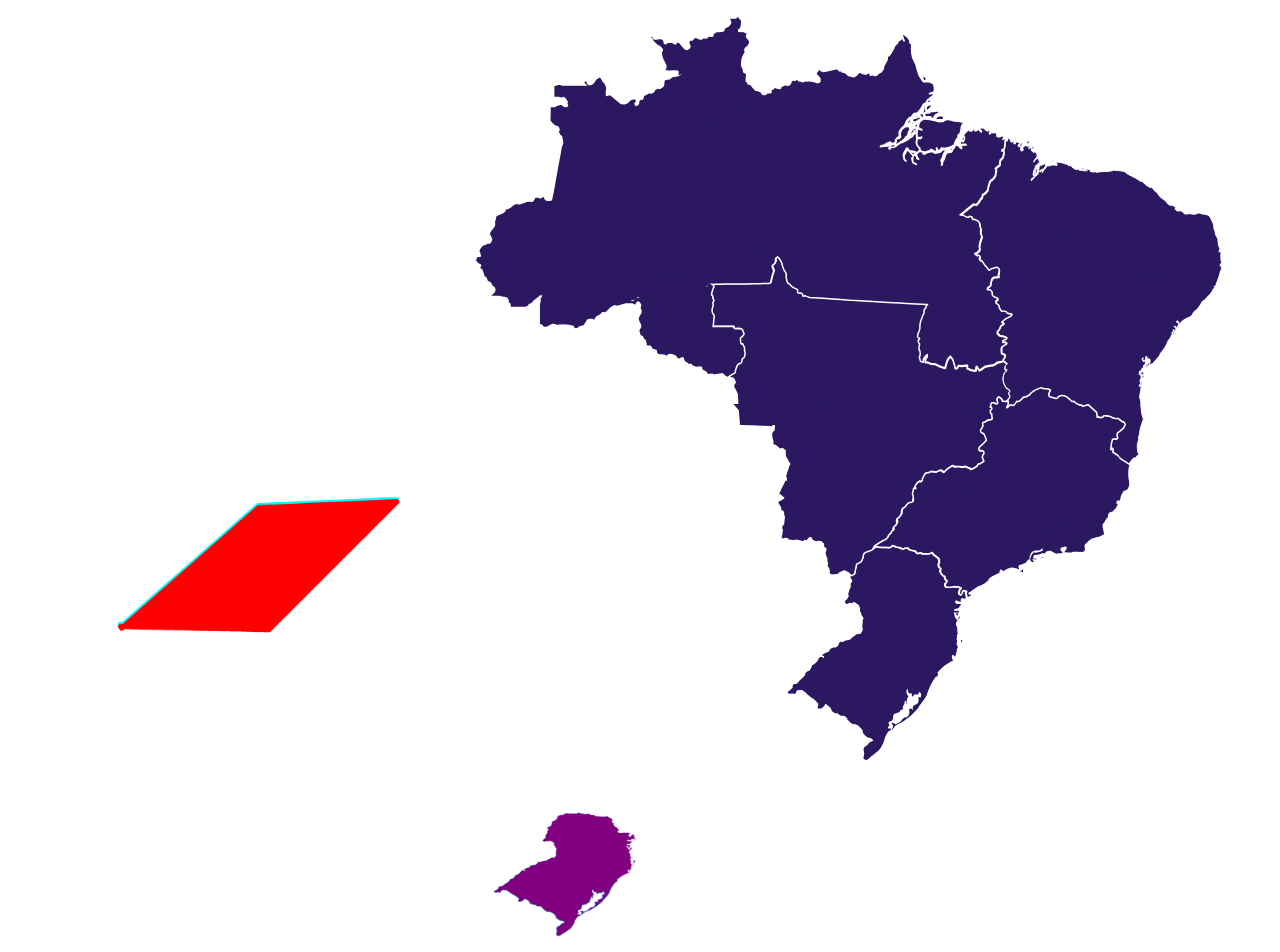
==== commit 37a6dce4: "margem consertada" ====
--- a/index.html
+++ b/index.html
@@ -31,32 +31,28 @@
 		</div>
 
 		<div class="div-pai2">
-			<button id="butao1">
-    			<svg version="1.1" id="landmarks-brazil2" x="0px" y="0px" viewBox="0 0 250 250" xml:space="preserve" sodipodi:docname="Brazilian_states_by_GDP.svg" width="200" height="200" inkscape:version="1.2.1 (9c6d41e410, 2022-07-14)" xmlns:inkscape="http://www.inkscape.org/namespaces/inkscape" xmlns:sodipodi="http://sodipodi.sourceforge.net/DTD/sodipodi-0.dtd" xmlns="http://www.w3.org/2000/svg" xmlns:svg="http://www.w3.org/2000/svg">
-					<defs id="defs807"/><sodipodi:namedview id="namedview805" pagecolor="#ffffff" bordercolor="#000000" borderopacity="0.25" inkscape:showpageshadow="2" inkscape:pageopacity="0.0" inkscape:pagecheckerboard="0" inkscape:deskcolor="#d1d1d1" showgrid="false" inkscape:zoom="1" inkscape:cx="510" inkscape:cy="377" inkscape:window-width="1920" inkscape:window-height="1009" inkscape:window-x="1358" inkscape:window-y="-8" inkscape:window-maximized="1" inkscape:current-layer="landmarks-brazil"/>
-					<g id="g28356" style="fill:#ff0000;fill-opacity:1" transform="translate(-300, -550)">
-						<path onclick="clicou()" id="path236" class="st3" d="m 3979.1,1572.7 v 0 l 0.1,-0.2 v -0.1 l -0.1,-0.1 -0.2,-0.2 -1,-1 -0.5,-0.5 -0.2,-0.1 -1.2,-0.6 -1.7,-0.4 -0.4,-0.1 h -0.3 l -0.2,-0.1 -0.2,-0.1 -2.1,-1.7 -0.3,-0.3 -0.3,-0.3 -0.3,-0.3 -1.1,-1.2 -0.1,-0.2 -0.1,-0.2 -0.1,-0.6 v -0.2 l 0.1,-0.6 v -0.2 l -0.5,-1.1 -1.5,-2.1 -2.4,-2.1 v -0.2 l -0.1,-0.2 -0.5,-0.3 -0.2,-0.1 -0.2,-0.1 -2.6,-1.2 h -0.1 -0.2 -0.1 l -0.3,0.2 -1.3,0.1 -2.3,-1.6 -1.2,-1 -0.1,-0.2 -0.5,-0.5 -0.1,-0.2 -0.5,-0.3 -0.5,-0.2 -0.4,-0.2 v -1.3 l -0.1,-0.3 v -0.1 l -0.1,-0.1 -0.1,-0.1 -2.1,-2 -0.1,-0.1 -0.2,-0.1 h -0.1 l -1.7,-0.3 h -0.3 -0.3 l -0.5,0.1 -0.9,-0.1 -0.2,-0.1 -0.2,-0.1 -0.3,-0.1 -0.4,-0.3 -0.9,-0.7 -0.6,-0.5 -0.7,-0.6 h -1.5 l -0.1,0.1 h -0.1 -0.1 -0.1 -0.1 -0.1 l -0.2,-0.1 -2.3,-1.3 -0.3,-0.2 -0.1,-0.2 -0.2,-0.2 -1.4,-2.4 v -0.1 -0.2 -0.1 l -0.1,-0.1 -0.3,-0.4 -0.1,-0.2 -1.3,-1.5 -1.9,-1.4 -1.1,-0.8 -0.1,-0.1 h -0.1 -0.6 l -0.2,0.1 -0.1,0.1 -0.1,0.1 -0.1,0.2 v 0.1 l -0.6,1.4 -1.7,1.3 -1.3,1 -0.2,0.1 h -0.1 l -0.9,0.1 h -0.4 -1.4 -0.4 l -0.1,-0.2 0.1,-1.9 v -0.5 -0.3 l 0.1,-0.2 0.2,-0.3 0.1,-0.2 0.1,-0.4 v -0.2 -0.2 l -0.2,-0.6 -0.2,-0.3 -2.2,-2.3 -2.3,-2.2 -0.6,-0.4 -0.9,-0.5 -1.4,-0.9 -2.4,-1.9 -0.3,-0.2 -0.4,-0.4 -0.4,-0.5 -1.3,-1.3 -0.2,-0.2 -2.8,-2.1 -0.4,-0.2 -0.9,-0.2 h -1.4 l -2.5,0.2 -0.2,0.1 -0.5,0.4 -0.1,0.2 -0.6,0.8 -0.1,0.2 v 0.2 0.2 0.4 l -0.1,0.2 -0.7,0.7 -0.2,0.1 -0.2,0.1 -0.2,0.1 -1.5,-0.3 -0.2,-0.1 -0.2,-0.1 h -0.1 l -0.6,0.1 -2.6,0.2 h -0.2 l -0.4,-0.1 h -0.1 l -0.2,-0.1 -0.3,-0.2 -0.2,-0.1 -0.1,-0.1 v -0.4 l 0.1,-0.1 v -0.2 -0.1 l -0.1,-0.1 -0.2,-0.1 -0.1,-0.1 -0.6,-0.2 0.5,-0.1 0.6,-0.2 0.4,-0.2 0.8,-0.5 0.2,-0.2 2.6,-2.4 0.3,-0.3 0.1,-0.2 v -0.1 l 0.1,-1.1 v -0.6 -0.1 l 0.1,-0.2 0.3,-0.6 0.2,-0.3 0.1,-0.2 0.2,-0.2 0.2,-0.1 0.3,-0.1 0.4,-0.1 0.6,-0.1 h 1.1 l 0.5,-0.2 0.2,-0.1 0.2,-0.1 0.2,-0.2 0.2,-0.2 0.5,-0.5 2.5,-2.8 1.9,-1.7 2.2,-2.3 0.1,-0.1 0.1,-0.2 0.6,-1.2 v -0.2 -0.1 -0.3 -0.1 l 0.1,-0.4 0.1,-0.2 0.3,-0.4 0.6,-0.6 0.2,-0.1 0.3,-0.2 0.7,-0.4 0.4,-0.2 1.6,-0.4 0.1,-0.2 0.2,-0.4 2.1,-4.1 v -0.4 l 0.1,-0.2 v -0.1 l 0.1,-0.2 0.2,-0.1 0.2,-0.1 1.9,-0.9 2,-1.9 1,-1.2 0.6,-1.4 1.6,-2.2 0.1,-0.1 0.2,-0.1 0.2,-0.1 h 0.1 0.2 0.4 l 1.9,0.2 0.1,0.1 0.1,0.2 v 0.2 0.1 l 0.1,0.3 0.1,0.1 h 0.1 0.1 l 0.1,-0.1 0.1,-0.2 0.1,-0.2 0.3,-0.8 v -0.3 -0.2 -0.1 l -0.2,-0.2 -0.1,-0.1 -0.2,-0.1 -0.5,-0.2 -0.9,-0.4 -0.1,-0.1 -0.1,-0.1 v -0.1 -0.1 l 0.1,-0.2 0.1,-0.1 0.2,-0.1 0.3,-0.1 0.6,-0.1 0.6,-0.2 0.8,-0.6 0.1,-0.1 0.1,-0.2 v -0.2 l 0.8,-0.2 2.6,-0.9 1.2,-1.1 0.1,-0.1 v -0.2 l -0.1,-0.3 v -0.1 -0.1 l 0.1,-0.2 0.9,-0.9 0.2,-0.1 2.5,-1.2 h 0.2 l 2,-0.2 h 0.1 l 0.7,-0.2 2.1,-1.8 0.1,-0.3 0.1,-0.2 0.1,-0.8 1.5,-2.4 0.1,-0.2 0.1,-0.1 h 0.1 0.1 0.1 l 0.1,0.1 v 0.1 0.1 0.1 0.1 0.1 l 0.1,0.1 h 0.1 0.2 l 1.4,-0.2 h 0.1 l 1.1,-0.5 1.9,-0.8 1.5,-0.4 1.8,-0.2 1.3,-0.5 0.1,-0.1 0.2,-0.1 0.8,-0.7 1.6,-1.8 h 0.1 0.4 l 0.2,-0.1 0.3,-0.1 0.4,-0.3 0.4,-0.3 0.1,-0.1 0.3,-0.4 0.1,-0.2 0.3,-0.5 0.1,-0.1 2,-0.6 0.8,-0.1 0.4,0.4 1.4,0.1 2.9,0.3 3.1,-1 0.8,-0.3 0.1,-0.1 0.1,-0.2 0.1,-0.2 v -0.1 l 0.1,-0.1 0.1,-0.2 0.1,-0.1 h 0.1 0.1 l 1.3,0.5 h 0.1 l 0.1,0.1 0.1,0.1 v 0.1 0.1 0.1 l -0.2,0.6 -0.1,0.2 h 1.1 l 2.6,-0.1 0.3,-0.1 1.6,1.1 0.1,0.1 h 0.1 l 0.2,-0.1 1.1,-0.3 1.8,-0.1 1.6,0.9 0.7,0.3 1.1,-0.2 2,-0.3 1.9,0.2 h 2.4 l 0.8,-0.2 h 0.1 0.1 0.1 l 1.5,0.5 1.1,0.4 h 0.1 l 2.9,1.4 0.2,0.1 0.1,0.1 v 0.1 0.1 l 0.2,0.6 0.8,1.7 0.2,0.1 0.1,0.1 1.7,0.2 h 0.1 l 0.1,-0.1 0.1,-0.1 v -0.1 l -0.1,-0.1 -0.1,-0.2 0.1,-0.2 0.1,-0.1 2,-0.2 0.2,0.1 0.6,0.4 3.5,1.9 2.6,1.5 1.1,1.2 0.1,0.1 0.5,0.4 h 0.1 0.1 l 0.6,-0.1 h 0.1 l 1.8,1 0.1,0.1 2.9,3 0.7,0.8 1.9,2.3 0.1,0.2 0.2,0.6 0.3,0.9 0.1,0.1 2.6,2.8 0.1,0.1 0.9,0.4 0.5,0.1 3.5,0.4 4.7,0.7 1.8,-0.2 0.1,-0.1 0.6,-0.2 h 0.1 l 4,0.3 0.1,0.1 0.5,0.8 0.2,0.6 0.4,1.1 -0.1,0.2 -2.4,1.6 -0.1,0.1 h -0.1 l -0.8,0.2 -0.5,0.1 h -0.1 l -0.2,0.1 -0.1,0.2 -0.1,0.1 -0.5,1.2 -0.1,0.3 v 0.4 0.2 0.4 l 0.1,0.7 0.2,0.8 v 0.2 0.3 l -0.1,0.2 -0.4,1.1 -0.6,1.4 -0.1,0.1 -0.6,0.2 -0.2,-0.1 -0.1,-0.2 -0.5,0.2 -0.9,1 -0.6,0.8 -0.1,1.2 v 0.2 0.1 l 0.1,0.2 2,1 h 0.1 0.1 l 0.1,-0.1 v -0.1 -0.3 l -0.1,-0.3 -0.1,-0.3 -0.1,-0.1 -0.1,-0.1 0.1,-1 1.7,-0.9 h 0.1 0.2 l 0.2,0.1 0.3,0.1 0.3,0.1 0.6,0.3 0.3,0.2 0.1,0.2 v 0.1 l 0.3,0.4 0.3,0.3 1.4,0.9 h 0.6 l -0.9,0.9 -0.7,0.9 -0.2,0.2 -2,3 -0.8,1.4 -1.8,3.1 -0.2,0.5 -0.1,0.3 -0.4,0.7 -0.1,0.2 -1.7,4.2 -1,2.7 -0.1,0.4 -0.1,0.4 -0.3,0.8 -0.1,0.3 -0.2,0.4 -0.8,1.4 -1.1,1.8 -0.9,1.2 -0.2,0.2 -0.9,1.3 -3,4.1 -0.2,0.2 -0.2,0.4 v 0.1 l -0.4,0.7 -0.1,0.2 -0.7,0.9 -0.6,0.8 -1.9,2 -1.3,1.4 -2.4,2.4 -0.4,0.4 -1.3,1.1 -1.9,1.5 -4.7,3.6 -2.5,1.4 -0.4,0.2 -0.7,0.2 -0.2,0.1 -0.3,0.2 -2.6,1.3 -0.3,0.2 -0.5,0.3 -0.6,0.4 -0.1,0.1 -0.1,0.2 -0.6,0.8 -0.6,0.8 -1.7,2.2 -0.1,0.1 h -0.1 l -0.1,-0.1 -0.1,-0.2 v -0.1 -0.4 l 0.2,-0.4 0.2,-0.3 0.2,-0.2 0.2,-0.3 v -0.1 l 0.1,-0.3 0.4,-1.9 v -0.1 l -0.1,-0.2 -0.1,-0.1 -0.6,-0.7 -0.5,-0.5 -0.3,-0.3 -0.1,-0.2 v -0.1 l 0.1,-0.2 0.1,-0.1 0.2,-0.1 0.4,-0.1 h 0.2 l 0.4,0.1 0.5,0.1 0.2,0.1 0.2,0.1 0.2,0.1 0.2,0.1 0.2,0.2 0.1,0.2 0.1,0.1 0.1,0.1 0.1,0.1 0.3,0.1 h 0.1 0.3 l 0.4,-0.1 0.3,-0.1 3,-1.4 0.7,-0.5 0.3,-0.2 2.1,-2.3 1.4,-1.6 0.8,-0.8 v 0.1 l 0.1,0.1 0.3,0.1 h 0.1 0.3 0.4 0.2 l 0.3,-0.1 0.2,-0.1 0.9,-0.6 0.3,-0.2 0.4,-0.4 0.7,-0.9 0.1,-0.2 0.1,-0.2 0.3,-1.3 0.2,-0.8 v -0.2 -0.3 l -0.1,-0.9 v -0.4 -0.1 l -0.2,-0.4 v -0.1 -0.2 l 0.1,-1 0.1,-0.2 0.1,-0.1 0.2,-0.1 1.7,0.1 0.9,0.3 v 0.1 l 0.1,0.7 v 0.1 l 0.1,0.1 0.4,-0.1 0.1,-0.1 0.1,-0.2 -0.4,-1.4 v -0.1 l 0.6,-2.1 0.6,-0.6 1,-0.4 1.9,-1 0.1,-0.1 0.3,-0.2 0.3,-0.2 0.2,-0.2 0.2,-0.2 0.2,-0.4 0.1,-0.3 0.1,-0.3 0.1,-0.2 0.3,-1.6 0.1,-0.6 -0.3,-2.4 0.6,-0.8 0.1,0.2 0.1,0.2 0.5,0.6 0.2,0.1 h 0.1 0.1 l 0.3,-0.1 0.1,-0.2 0.1,-0.1 v -0.1 l 0.1,-0.2 0.4,-1.8 0.1,-0.8 v -0.4 l -0.1,-0.3 -0.2,-0.3 -1,-1.1 -0.2,-0.1 -0.2,-0.1 h -0.3 -0.1 l -0.1,0.1 -0.1,0.1 -0.1,0.1 -0.2,0.5 v 0.3 h 0.1 l 0.1,0.1 v 0.1 0.1 0.1 l -0.1,0.3 -0.1,0.1 -0.1,0.1 -0.1,0.1 -0.1,0.1 h -0.1 l -0.2,0.1 h -0.1 l -1.6,-0.1 -2.4,0.4 h -0.1 l -0.1,0.2 -0.1,0.1 v 0.1 0.2 l -0.1,0.8 v 0.2 0.1 l 0.1,0.2 -0.7,-0.2 -1,-0.5 -0.1,-1.2 0.2,-0.4 v -0.1 -0.1 -0.1 -0.1 l -0.2,-0.2 -0.7,-0.4 -0.1,-0.1 h -0.1 -0.1 l -0.6,0.1 h -0.1 l -0.1,0.2 -0.1,0.1 h -0.1 l -0.2,-0.1 -0.6,-0.5 -0.9,-1.3 -0.5,-1.4 0.1,-0.1 0.1,-0.2 0.1,-0.3 v -0.1 l -0.6,-0.7 -0.1,-0.1 h -0.1 l -0.1,0.1 -0.1,0.1 v 0.1 l -0.5,2.7 v 0.1 l 0.5,2.2 v 0.1 l 0.1,0.1 1.5,2.1 -0.1,0.1 -0.6,0.8 -0.5,1.1 -0.1,0.2 -0.3,1.3 -0.1,0.2 0.1,0.8 v 0.1 0.1 0.1 0.1 l 0.1,0.2 0.3,1.6 v 0.3 l -0.1,0.3 v 0.1 l -0.1,0.1 -0.1,0.1 h -0.1 l -0.4,-0.3 -0.1,-0.1 v -0.1 l 0.1,-0.1 h 0.1 0.1 l 0.1,-0.1 v -0.4 l -0.1,-0.4 -0.5,-1.3 -0.1,-0.1 h -0.1 -0.1 -0.1 l -0.4,-0.3 -0.4,0.2 -0.2,0.2 -0.1,0.2 v 0.1 1.4 l -1.3,2.8 -0.2,0.1 -0.1,0.2 -0.1,0.4 -0.1,0.6 v 1.2 0.2 l 0.1,0.2 0.1,0.2 0.2,0.2 -1,0.6 -1.1,0.5 -0.6,0.1 h -0.1 l -0.2,0.1 -0.1,0.2 -0.2,0.5 -0.2,0.4 -0.1,0.6 v 0.1 l -4.9,1.6 h -0.1 l -0.8,0.5 -0.1,0.1 -0.5,1.1 -0.1,0.3 v 0.4 l -0.1,2.2 -0.7,1.6 -0.1,0.1 -0.4,0.6 -0.1,0.2 -0.2,0.1 -0.3,0.1 -0.6,0.2 -0.7,0.2 -0.6,0.2 -0.2,0.1 -0.2,0.1 -0.1,0.1 -0.1,0.2 -0.1,0.2 v 1.6 l 0.6,0.9 0.3,1 h -0.1 l -0.9,0.4 -0.2,0.1 -0.1,0.1 -0.1,0.2 -0.2,1.3 0.4,0.6 0.1,0.1 h 0.1 0.1 l 0.2,-0.1 0.4,-0.2 1.2,0.4 0.4,0.2 0.2,0.9 v 0.1 l -0.1,0.1 -1.2,0.6 -1.3,0.9 -0.2,0.1 -0.2,0.2 -0.3,0.4 -0.3,0.5 -2,3.5 -0.1,0.2 v 0.1 l -0.9,2.7 -0.3,1 -0.1,0.4 -0.1,0.3 -0.1,0.4 -0.8,2.1 -0.4,0.8 -2.1,3.8 -0.2,0.3 -0.1,0.2 -1.7,2 -0.2,0.2 -3.2,2.6 -0.7,0.6 -3.8,2.9 -1.3,1.2 -0.2,0.2 -0.2,0.2 -0.5,0.4 -0.7,0.5 -0.2,0.1 -1.1,0.6 -0.2,0.1 h -0.1 l -0.2,-0.1 -2.1,-1 -0.1,-0.1 -0.1,-0.1 -0.1,-0.2 -0.1,-0.3 0.1,-0.9 0.1,-0.7 0.2,-0.9 0.1,-0.7 0.1,-0.5 0.1,-0.6 v -0.4 l -0.1,-1.7 -0.1,-0.4 -0.1,-0.3 -0.1,-0.4 -0.1,-0.6 -0.1,-0.3 v -0.4 l 0.1,-0.6 0.1,-0.4 v -0.1 -0.1 l 0.1,-0.3 0.2,-0.3 0.1,-0.3 0.2,-0.2 0.2,-0.2 0.2,-0.2 0.5,-0.4 2.6,-1.8 1,-1.6 1.4,-1.1 z" style="fill:#ff0000;fill-opacity:1" transform="translate(-3550.8686,-814.85365)"/>
-						<path onclick="clicou()" id="path588_1_-0" class="st1" d="m 4021.3,1482.8 -0.7,-0.8 -2.9,-3 -0.1,-0.1 -1.8,-1 h -0.1 l -0.6,0.1 h -0.1 -0.1 l -0.5,-0.4 -0.1,-0.1 -1.1,-1.2 -2.6,-1.5 -3.5,-1.9 -0.6,-0.4 -0.2,-0.1 -2,0.2 -0.1,0.1 -0.1,0.2 0.1,0.2 0.1,0.1 v 0.1 l -0.1,0.1 -0.1,0.1 h -0.1 l -1.7,-0.2 -0.1,-0.1 -0.1,-0.1 -0.8,-1.7 -0.2,-0.6 v -0.1 -0.1 l -0.1,-0.1 -0.1,-0.1 -2.9,-1.4 h -0.1 l -1.1,-0.4 -1.5,-0.5 h -0.1 -0.1 -0.1 l -0.8,0.2 h -2.4 l -1.9,-0.2 -2,0.3 -1.1,0.2 -0.7,-0.3 -1.6,-0.9 -1.8,0.1 -1.1,0.3 -0.2,0.1 h -0.1 l -0.1,-0.1 -1.6,-1.1 -0.3,0.1 -2.6,0.1 h -1.1 l 0.1,-0.2 0.2,-0.6 v -0.1 -0.1 -0.1 l -0.1,-0.1 -0.1,-0.1 h -0.1 l -1.3,-0.5 h -0.1 -0.1 l -0.1,0.1 -0.1,0.2 -0.1,0.1 v 0.1 l -0.1,0.2 -0.1,0.2 -0.1,0.1 -0.8,0.3 -3.1,1 -2.9,-0.3 -1.4,-0.1 0.6,-0.8 1.2,-2.4 0.2,-0.5 0.6,-1.3 0.1,-0.4 -0.3,-2 v -0.1 l -0.3,-1.6 0.2,-0.7 0.3,-2.8 -0.1,-2.5 v -0.2 -0.1 l 0.1,-0.2 0.3,-0.3 0.1,-0.1 0.4,-0.5 0.2,-0.5 0.1,-0.3 v -0.1 l 0.5,-0.1 h 0.5 l 0.5,0.1 0.2,0.1 2.7,-0.1 0.5,-0.2 0.4,-0.2 h 0.1 0.4 l 0.4,0.1 1,0.2 h 0.1 l 0.2,0.1 0.1,0.4 0.1,0.1 0.2,0.1 2.2,1.4 0.2,0.1 h 0.1 0.4 l 2.7,-0.1 h 0.2 l 0.3,-0.1 0.6,-0.2 0.3,-0.1 0.2,-0.1 0.2,-0.1 0.4,-0.1 h 0.5 0.1 l 1.9,0.5 0.4,0.1 1.9,0.6 2.1,0.6 1.9,0.3 h 0.2 l 0.8,-0.2 2.1,0.3 h 0.1 l 0.3,0.1 0.9,0.5 0.1,0.1 v 0.2 0.1 l 0.1,0.2 0.1,0.1 1.8,1.1 2.8,0.4 1.8,0.1 h 4.4 l 0.7,-0.2 h 0.2 l 1.5,2 0.1,-0.5 0.1,-0.1 0.2,-0.1 0.7,-0.3 h 0.1 0.4 0.5 0.2 l 0.1,-0.1 0.6,-0.5 0.1,-0.1 0.1,-0.1 0.1,-0.1 v -0.1 -0.1 -0.1 -0.4 l -0.1,-0.3 -0.2,-0.4 -0.4,-0.6 -0.1,-0.1 -0.1,-0.2 -0.2,-1.1 v -0.1 l 0.1,-0.2 0.7,-1.4 0.1,-0.2 0.7,-0.7 0.2,-0.2 2.2,-1.1 0.2,-0.1 1.2,0.1 0.2,0.1 0.8,0.2 0.6,0.1 1.3,0.1 h 0.2 l 2.2,-1.1 0.8,-0.8 0.1,-0.2 0.1,-0.2 0.2,-0.5 v -0.1 l 0.1,-0.4 0.1,-0.3 0.1,-0.2 0.2,-0.1 h 0.1 l 1.7,-0.6 1.2,-0.2 h 0.2 0.1 l 1.6,0.8 h 1 l 2.8,-0.2 1,-0.2 1.3,-0.4 1,-0.3 h 0.1 0.8 0.1 l 1.1,0.4 0.2,0.1 0.1,0.1 0.3,0.3 0.5,0.5 1.9,1.4 0.9,0.5 0.4,0.2 1.1,0.5 h 0.1 l 0.6,0.1 h 0.1 1 l 0.4,-0.2 2.6,-1.6 0.5,-0.3 0.5,-0.3 0.3,-0.3 0.1,-0.1 0.3,-0.5 0.3,-0.3 0.2,-0.2 0.3,-0.2 0.3,-0.1 1.6,-0.6 h 0.1 0.1 v 0.1 l -0.1,0.2 v 0.1 l 0.1,0.1 h 0.1 0.8 l 2,-0.2 h 0.1 l 0.1,-0.1 0.1,-0.1 v -0.1 l 0.1,-0.2 0.1,-0.1 h 0.1 0.3 l 1.5,0.1 2.1,0.1 1.9,0.1 h 0.3 l 0.3,-0.1 -0.5,1.1 v 0.2 l 0.1,0.3 0.4,1.1 0.1,0.2 0.1,0.2 0.1,0.2 v 0.2 l -0.1,0.2 -0.1,0.1 -1.2,0.8 -0.4,0.3 -0.1,0.1 h -0.3 l -0.2,-0.1 -0.6,-0.3 -0.1,-0.1 -0.1,-0.2 v -0.2 -0.4 -0.1 l -0.5,-1.4 -0.3,-0.6 -0.1,-0.1 -0.1,-0.1 h -0.1 l -0.1,0.1 0.2,1.2 0.7,3 2,1.7 0.1,0.2 0.6,0.9 v 0.1 0.2 l -0.1,0.3 -0.1,0.1 -0.4,0.6 -0.7,1.2 -0.1,0.2 -0.1,0.5 -0.1,1.4 v 0.6 0.2 l 0.1,0.2 0.1,0.1 0.1,0.2 0.7,0.5 0.2,0.1 -0.1,1.9 0.3,4.4 v 0.1 l 0.2,0.4 0.1,0.2 0.3,0.1 v 0 l 0.1,0.1 h 0.1 l 0.1,-0.1 0.1,-0.1 v -0.1 -0.1 l 0.3,-0.2 0.1,-0.2 h 0.1 0.1 l 0.1,0.1 0.2,0.6 0.1,0.3 0.1,0.7 -0.1,0.1 -0.3,0.1 h -0.2 l -0.2,-0.1 v -0.1 l 0.1,-0.1 h 0.1 0.1 l 0.1,-0.1 v -0.1 l -0.4,0.1 v 0 h -0.1 -0.2 -0.1 l -0.2,0.1 -1,0.5 -0.1,0.2 -0.4,4.1 0.8,2.8 -0.2,0.1 -0.6,0.7 -0.1,0.1 v 0.2 l 0.4,1.9 0.5,0.9 0.1,0.1 0.1,0.2 0.2,0.3 0.1,0.6 -1.1,2.5 -0.2,1.7 -0.5,2.7 -2,5 -0.1,0.1 h -0.1 -0.1 l -0.1,-0.1 -0.1,-0.1 -0.2,-0.2 -0.2,-0.4 -0.1,-0.1 v -0.1 -0.1 l 0.1,-0.3 0.2,-0.4 v -0.1 -0.1 -0.2 l -0.1,-0.1 -1,-1 h -0.1 -0.1 l -0.1,0.1 -0.1,0.2 -0.1,0.2 v 0.1 l 0.1,1.4 0.2,0.9 v 0.1 l 0.1,0.1 1.2,0.8 h 0.1 0.1 0.1 l -1.3,1.8 -1.4,0.5 -0.7,0.3 v 0 l -0.2,0.1 -0.3,0.2 -4.3,2.8 -0.4,0.3 -3.4,2.7 -0.1,0.1 -1,1 -3.5,3.7 -0.5,0.9 -0.6,0.8 -0.2,0.3 h -0.6 l -1.4,-0.9 -0.3,-0.3 -0.3,-0.4 v -0.1 l -0.1,-0.2 -0.3,-0.2 -0.6,-0.3 -0.3,-0.1 -0.3,-0.1 -0.2,-0.1 h -0.2 -0.1 l -1.7,0.9 -0.1,1 0.1,0.1 0.2,0.1 0.1,0.3 0.1,0.3 v 0.3 0.1 l -0.1,0.1 h -0.1 -0.1 l -2,-1 -0.1,-0.2 v -0.1 -0.2 l 0.1,-1.2 0.6,-0.8 0.9,-1 0.5,-0.2 0.1,0.2 0.1,0.1 0.7,-0.2 0.1,-0.1 0.6,-1.4 0.4,-1.1 0.1,-0.2 v -0.3 -0.2 l -0.2,-0.8 -0.1,-0.7 v -0.4 -0.2 -0.4 l 0.1,-0.3 0.5,-1.2 0.1,-0.1 0.1,-0.2 0.2,-0.1 h 0.1 l 0.5,-0.1 0.8,-0.2 h 0.1 l 0.1,-0.1 2.4,-1.6 0.1,-0.2 -0.4,-1.1 -0.2,-0.6 -0.5,-0.8 -0.1,-0.1 -4,-0.3 h -0.1 l -0.6,0.2 -0.1,0.1 -1.8,0.2 -4.7,-0.7 -3.5,-0.4 -0.5,-0.1 -0.9,-0.4 -0.1,-0.1 -2.6,-2.8 -0.1,-0.1 -0.3,-0.9 -0.2,-0.6" style="fill:#ff0000;fill-opacity:1;stroke:#ffffff" transform="translate(-3550.8686,-814.85365)"/>
-						<path onclick="clicou()" id="path590" class="st1" d="m 4064.2,1451.8 -1.5,-1.5 v -0.1 l 0.1,-0.1 2.9,-2.6 h 0.1 0.1 l 0.2,0.1 0.2,0.1 0.1,0.1 0.6,0.9 -0.1,0.3 -0.5,0.7 -0.2,0.2 -0.1,0.1 -0.2,0.2 -0.1,0.2 -0.6,1.3 v 0.1 l -0.1,0.6 z" style="fill:#ff0000;fill-opacity:1;stroke:#ffffff" transform="translate(-3550.8686,-814.85365)"/>
-						<path onclick="clicou()" id="path592" class="st1" d="m 4065.4,1479 v 0 l -0.1,-0.2 v -0.3 l 0.3,-1.8 0.4,-0.9 0.6,-1.6 v -0.1 -0.2 l -0.3,-0.5 -0.1,-0.5 0.1,-0.5 0.1,-0.6 v -0.1 l 1.6,-0.8 h 0.1 l 0.2,0.1 0.1,0.1 0.7,0.9 v 0.1 l -0.7,2.7 -0.1,0.2 -0.7,0.6 -0.2,0.2 -0.7,1.3 -0.1,0.2 v 0.1 0.1 0.1 l 0.1,0.2 0.1,0.2 0.1,0.2 -0.1,0.2 -0.1,0.1 -1,0.7 -0.2,0.1 h -0.1 z" style="fill:#ff0000;fill-opacity:1;stroke:#ffffff" transform="translate(-3550.8686,-814.85365)"/>
-						<path onclick="clicou()" id="path1083_3_" class="st1" d="m 3968.5,1449.4 v -0.1 -0.2 -0.3 l -0.1,-0.3 -0.1,-0.2" style="fill:#ff0000;fill-opacity:1;stroke:#ffffff" transform="translate(-3550.8686,-814.85365)"/>
-						<path onclick="clicou()" id="path1083_2_" class="st1" d="m 3966.8,1446 -1.6,-2.5 v -0.1 -0.1 l -0.1,-1.2 0.1,-0.8 0.1,-0.3 v -0.1 -0.2 -0.1 l -0.7,-2.1 -0.1,-0.2 -0.5,-0.9 -0.1,-0.1 -4,-2.6 h -0.1 -0.1 l -0.2,0.1 -0.7,0.6 -0.4,0.5 -1.6,0.1 -0.1,-0.2 -0.1,-0.2 -0.1,-0.1 h -0.1 -0.1 l -0.4,0.1 -1.3,0.4 -0.2,0.1 -1.2,0.9 -0.3,-0.2 -1.3,-0.9 h -0.1 -0.1 l -0.9,0.1 -0.3,-2.3 v -0.1 -0.1 l 0.7,-1.5 0.2,-0.2 0.3,-0.2 0.2,-0.1 0.3,-0.4 0.2,-0.2 0.2,-0.2 0.2,-0.2 1.4,-2.3 0.1,-0.2 v -0.1 -0.1 l -0.1,-0.2 -0.5,-0.6 v -0.1 -0.2 -0.4 l 0.1,-0.6 v -0.2 l 0.9,-3.3 0.2,-0.7 1.2,-2.4 0.1,-0.3 0.1,-0.5 0.1,-0.2 v -0.2 -0.2 l -0.1,-0.6 -0.1,-0.2 -0.1,-0.3 -0.1,-0.3 v -0.2 l 0.1,-0.4 0.1,-0.3 0.1,-0.2 0.1,-0.2 0.1,-0.1 0.3,-0.4 0.2,-0.2 0.1,-0.1 0.1,-0.1 0.1,-0.1 0.4,-0.9 v -0.1 -0.2 l -0.2,-0.8 -0.1,-0.2 -0.1,-0.1 -0.1,-0.2 -0.3,-0.2 -0.2,-0.2 -0.1,-0.1 -0.2,-0.2 -0.1,-0.2 -0.3,-1.6 v -0.2 -0.1 l 0.1,-0.3 0.1,-0.2 0.4,-0.4 0.2,-0.2 0.2,-0.2 0.3,-0.2 0.4,-0.2 h 0.1 l 0.3,-0.1 0.2,-0.1 2.2,-1.3 0.2,-0.1 0.2,-0.3 0.2,-0.5 v -0.1 -0.3 l 0.7,-4 0.4,-1.3 v -0.1 l 0.5,-2.3 v -0.7 l 0.1,-0.2 0.1,-0.1 0.1,-0.1 0.3,-0.2 0.4,-0.3 h 0.2 l 0.7,-0.1 0.2,-0.1 1.9,-1.1 0.5,-0.4 0.3,-0.3 0.2,-0.2 0.4,-0.6 0.1,-0.2 1.2,-2.9 v -0.3 -0.5 -0.2 -0.5 l 0.5,-1.4 0.3,-0.8 0.1,-0.2 0.1,-0.2 0.1,-0.2 0.3,-0.2 0.8,-0.5 0.3,-0.2 1.2,-0.5 1.4,-0.5 0.6,-0.2 1,-0.4 1,-0.3 0.2,-0.1 0.5,-0.2 0.2,-0.1 0.5,-0.2 2,-1.3 1.5,-1.1 0.3,-0.1 0.3,-0.1 h 0.2 0.3 l 0.5,0.2 0.4,0.2 0.3,0.1 0.2,0.1 2.5,0.2 h 0.1 l 2.9,0.1 1.6,-0.1 0.2,-0.1 h 0.1 0.1 l 1.5,0.2 0.3,0.1 h 0.1 1.8 l 1.4,-0.6 0.1,-0.2 0.3,-0.5 0.1,-0.1 0.2,-0.2 0.2,-0.1 0.2,-0.1 0.2,-0.1 0.2,-0.1 0.4,0.1 0.5,0.1 0.4,0.2 0.9,0.4 0.7,0.4 0.2,0.2 2.4,0.4 0.6,0.1 2.4,0.8 0.5,0.3 0.2,0.1 0.2,0.1 h 0.7 0.7 l 0.5,-0.1 0.2,-0.1 h 0.1 l 0.2,-0.2 0.2,-0.2 0.2,-0.1 1.4,-0.1 h 1.5 0.1 l 0.1,0.1 0.1,0.1 0.1,0.2 0.1,0.2 0.1,0.2 0.1,0.2 0.2,0.2 0.2,0.1 1.9,0.8 0.2,0.1 1.9,0.4 2.1,0.4 0.2,0.1 0.3,0.2 0.3,0.3 0.1,0.1 0.8,1.5 2,0.2 0.1,-0.2 0.1,-0.1 0.2,-0.1 0.2,-0.1 0.2,-0.1 1.8,0.2 0.2,0.1 0.3,0.1 0.1,0.3 0.1,0.2 0.2,0.1 h 0.9 l 5.4,0.1 1.8,-0.5 0.6,-0.2 0.1,-0.2 0.1,-0.1 0.9,-0.2 0.2,0.1 0.1,0.1 0.1,0.2 1.1,1.5 4.4,3.2 0.1,0.1 0.5,0.6 0.1,0.1 0.5,1.2 v 0.1 l 0.1,3 -0.1,0.1 -0.4,0.6 -0.1,0.1 -0.2,0.9 0.4,1.7 0.1,0.4 0.1,0.2 0.1,0.1 0.1,0.2 0.2,0.1 0.8,0.7 0.3,0.2 0.1,0.1 v 0.1 0.4 l -0.1,1.6 v 0.1 l -0.4,0.5 -0.1,0.1 1,1.7 0.8,1.5 v 0.1 l 1.4,1.2 0.2,0.1 0.5,0.1 0.2,0.1 0.2,0.1 0.1,0.1 0.4,0.4 0.1,0.1 v 0.2 l -0.1,0.8 v 0.1 l 0.9,2 0.1,0.1 0.1,0.1 h 0.1 0.1 l 0.6,0.3 0.3,0.2 v 0.2 0.1 l -0.3,1 -0.1,0.1 -1.4,2.1 h -0.1 l -0.1,0.1 v 0.1 0.1 0.1 l 0.3,1.8 0.1,0.2 0.1,0.1 0.2,0.1 0.3,0.2 0.2,0.1 0.2,0.1 0.6,0.2 h 0.5 l 2.9,-0.1 1.4,-0.2 2.7,-0.4 h 0.1 l 0.6,0.4 1.9,-0.2 h 0.1 l 1.7,0.1 h 0.1 0.1 l 1.9,1.2 v 0.1 0.3 0.1 l -0.1,0.1 -0.2,0.2 -0.2,0.2 -0.4,0.2 h -0.1 l -0.2,0.2 -0.1,0.1 -0.8,3.6 0.3,0.7 0.1,0.2 0.1,0.1 0.1,0.1 0.2,0.1 0.8,0.4 h 0.1 0.1 l 0.1,-0.1 0.7,-0.9 1.3,-2.8 v -0.1 -0.1 -0.1 l 0.1,-0.1 h 0.1 l 0.8,-0.1 0.7,0.1 1,0.3 0.8,0.3 0.1,0.1 -0.2,0.9 -0.2,0.5 -0.1,0.3 v 0.2 0.1 0.2 l 0.8,3.4 v 0.1 l 0.1,0.2 0.5,0.2 0.2,0.1 1,0.2 0.2,1.5 -1.6,1.1 -0.1,0.1 -0.2,0.3 -0.2,0.5 -0.1,0.3 -0.1,0.5 -0.1,0.1 h -0.1 l -0.4,-0.1 -0.2,-0.1 -0.1,-0.1 v -0.1 -0.4 l 0.1,-0.2 0.4,-1.4 0.2,-0.2 0.2,-0.2 0.5,-0.3 0.2,-0.1 h 0.2 l 0.3,-0.1 h 0.1 l 0.2,-0.2 -0.1,-0.2 h -0.1 l -1.7,0.6 -1.1,0.6 h -1.1 l -0.4,-0.4 -0.7,-0.2 -0.7,0.4 -0.2,0.6 -0.1,0.4 0.2,0.3 0.3,0.4 0.1,0.2 v 0.1 0.1 l -0.9,0.9 -0.3,0.1 h -0.1 l -1.6,-0.3 -1.4,-0.3 -0.9,-0.5 -0.2,-0.1 -0.1,-0.1 -0.4,0.2 -0.2,1 0.3,0.4 0.2,0.1 1.1,0.4 0.6,0.1 h 0.3 l 0.7,-0.1 0.8,-0.2 h 0.1 l 2.4,0.6 h 0.1 l 0.1,0.1 0.2,0.4 v 0.1 l -0.1,0.1 -0.2,0.1 -0.1,0.1 -0.3,0.1 -0.5,0.3 -0.1,0.1 -0.5,0.6 -0.8,1.3 -0.6,1.2 -1.5,0.9 -2.9,0.6 -0.1,0.1 -0.2,0.4 v 0.1 l 0.1,0.1 2.4,-0.2 1.2,-0.2 0.2,1.3 -0.2,0.8 -0.3,0.1 v 0 h -0.3 l -1.9,-0.1 -2.1,-0.1 -1.5,-0.1 h -0.3 -0.1 l -0.1,0.1 -0.1,0.2 v 0.1 l -0.1,0.1 -0.1,0.1 h -0.1 l -2,0.2 h -0.8 -0.1 l -0.1,-0.1 v -0.1 l 0.1,-0.2 v -0.1 h -0.1 -0.1 l -1.6,0.6 -0.3,0.1 -0.3,0.2 -0.2,0.2 -0.3,0.3 -0.3,0.5 -0.1,0.1 -0.3,0.3 -0.5,0.3 -0.5,0.3 -2.6,1.6 -0.4,0.2 h -1 -0.1 l -0.6,-0.1 h -0.1 l -1.1,-0.5 -0.4,-0.2 -0.9,-0.5 -1.9,-1.4 -0.5,-0.5 -0.3,-0.3 -0.1,-0.1 -0.2,-0.1 -1.1,-0.4 h -0.2 -0.8 -0.1 l -1,0.3 -1.3,0.4 -1,0.2 -2.8,0.2 h -1 l -1.6,-0.8 h -0.1 -0.2 l -1.2,0.2 -1.7,0.6 h -0.1 l -0.2,0.1 -0.1,0.2 -0.1,0.3 -0.1,0.4 v 0.1 l -0.2,0.5 -0.1,0.2 -0.1,0.2 -0.8,0.8 -2.2,1.1 h -0.2 l -1.3,-0.1 -0.6,-0.1 -0.8,-0.2 -0.2,-0.1 -1.2,-0.1 -0.2,0.1 -2.2,1.1 -0.2,0.2 -0.7,0.7 -0.1,0.2 -0.7,1.4 -0.1,0.2 v 0.1 l 0.2,1.1 0.1,0.2 0.1,0.1 0.4,0.6 0.2,0.4 0.1,0.3 v 0.4 0.1 0.1 0.1 l -0.1,0.1 -0.1,0.1 -0.2,0.1 -0.6,0.5 -0.1,0.1 h -0.1 -0.6 -0.4 -0.1 l -0.7,0.3 -0.2,0.1 -0.1,0.1 -0.1,0.5 -1.5,-2 h -0.1 l -0.8,0.2 h -1.5 l -4.7,-0.1 -2.8,-0.4 -1.8,-1.1 -0.1,-0.1 -0.1,-0.2 v -0.1 -0.2 l -0.1,-0.1 -0.9,-0.5 -0.3,-0.1 h -0.1 l -1.8,-0.3 -1.1,0.2 h -0.2 l -1.9,-0.3 -2.1,-0.6 -1.9,-0.6 -0.4,-0.1 -1.9,-0.5 h -0.1 -0.5 l -0.4,0.1 -0.2,0.1 -0.2,0.1 -0.3,0.1 -0.6,0.2 -0.3,0.1 h -0.2 l -2.7,0.1 h -0.4 -0.1 l -0.2,-0.1 -2.2,-1.4 -0.2,-0.1 -0.1,-0.1 -0.1,-0.4 -0.2,-0.1 h -0.1 l -1,-0.2 -0.4,-0.1 h -0.4 -0.1 l -0.4,0.2 -0.5,0.2 -2.7,0.1 -0.2,-0.1 -0.5,-0.1" style="fill:#ff0000;fill-opacity:1;stroke:#ffffff" transform="translate(-3550.8686,-814.85365)"/>
-						<path onclick="clicou()" id="path1085" class="st1" d="m 4070.6,1434.5 v 0 l -0.6,-0.4 -0.1,-0.1 -0.1,-0.7 v -0.2 l 0.1,-0.1 0.3,-0.6 0.3,-0.2 0.1,-0.1 0.3,-0.2 0.3,-0.2 h 0.1 0.1 l 0.1,0.2 v 0.1 0.1 l -0.2,1.9 v 0.1 l -0.1,0.2 -0.4,0.2 h -0.1 z" style="fill:#ff0000;fill-opacity:1;stroke:#ffffff" transform="translate(-3550.8686,-814.85365)"/>
-						<path onclick="clicou()" class="st3" d="m 512.9,628.2 c 0,0 -0.1,0 -0.1,0 -0.9,-0.1 -1.8,-0.1 -2.7,-0.1 -0.9,0 -1.8,0.2 -2.6,0 -0.1,0 -0.2,0 -0.3,0 -0.2,-0.1 -0.4,-0.1 -0.6,0.1 -0.4,-0.9 -1.3,-1.6 -2.3,-1.5 -0.1,0 -0.3,0.1 -0.4,0.1 -0.2,-0.2 -0.4,-0.3 -0.5,-0.5 -2.9,-4.5 -8.1,-7.7 -13.3,-7.5 -4.7,0.2 -8.6,2.1 -11.3,5.2 -0.1,0 -0.1,0 -0.2,0 -4.3,-6.1 -10.6,-10.6 -19.3,-11.8 -3.6,-0.5 -7.1,-0.2 -10.1,0.8 -0.6,-0.5 -1.3,-0.9 -2,-1.3 -7,-4.1 -17.3,-1.9 -21.2,5.6 -0.3,0.5 -0.5,1 -0.7,1.6 -1,1.8 -1.6,3.9 -1.9,6.1 -1.2,1.5 -2.2,3.3 -2.6,5.4 -0.1,0.6 -0.2,1.2 -0.3,1.8 -2.3,0.2 -3,4 -0.3,5 0.2,0.1 0.3,0.1 0.5,0.1 0.2,0.9 0.4,1.8 0.8,2.6 0,0.1 -0.1,0.3 -0.1,0.4 -0.3,1.8 -0.6,3.6 -0.8,5.3 -1.8,1.2 -3.4,2.8 -4.5,4.9 -0.1,0.2 -0.1,0.3 -0.2,0.5 -0.1,0.1 -0.2,0.1 -0.3,0.2 -0.3,-0.1 -0.5,-0.2 -0.9,-0.2 -3.1,0 -3.2,4.6 -0.3,5 -0.8,6 1.3,12.4 6.9,15.4 1.3,0.9 2.7,1.6 4.2,2 7.7,3.5 15.7,6 23.9,7.4 0.4,0.3 0.7,0.6 1.1,0.9 2.7,2.1 5.6,3.5 9,4.5 0.8,0.2 1.6,0.4 2.4,0.6 0,0.2 0,0.3 0.1,0.4 1.2,8 11.7,13.2 19.1,10.8 1.8,-0.6 3.3,-1.4 4.7,-2.3 1.4,-0.1 2.3,-1 2.9,-2.1 0.4,0.1 0.8,0.3 1.2,0.4 0.3,0.1 0.7,0.1 1,0 0.3,0 0.6,-0.1 0.9,-0.3 0.3,-0.2 0.5,-0.4 0.7,-0.6 0.2,-0.2 0.4,-0.5 0.4,-0.9 0,-0.2 0.1,-0.4 0.1,-0.7 0,-0.5 -0.1,-0.9 -0.3,-1.3 -0.1,-0.2 -0.3,-0.3 -0.4,-0.5 -0.3,-0.3 -0.7,-0.5 -1.1,-0.6 0,0 -0.1,0 -0.1,-0.1 0.8,-2.1 1.2,-4.3 1.2,-6.8 0.4,-0.4 0.8,-0.8 1.3,-1.1 1.8,-1.2 3.4,-3.1 2.4,-5.4 -0.4,-1 -1.2,-1.6 -2.1,-2 4.3,-7.4 7.5,-15.3 9.5,-23.7 3.7,-2.7 6.2,-6.6 5.9,-11.8 -0.1,-2.5 -0.9,-5.2 -2.2,-7.6 0.3,0 0.6,-0.1 0.9,-0.2 0.4,-0.2 0.7,-0.6 1.1,-0.7 0.4,-0.1 0.9,-0.1 1.4,-0.1 0.5,0 1.1,0.1 1.6,0.1 0.4,0 1,0.3 1.4,0 0.4,-0.3 0.5,-0.9 0.6,-1.3 -0.2,-0.3 -0.9,-0.5 -1.2,-0.2 z" id="path25894" style="fill:#ff0000;fill-opacity:1;stroke:none"/>
-					</g>
-				</svg>
-			</button>
-			<svg version="1.1" id="landmarks-brazil1" x="0px" y="0px" viewBox="0 0 250 250" xml:space="preserve" sodipodi:docname="Brazilian_states_by_GDP.svg" width="200" height="200" inkscape:version="1.2.1 (9c6d41e410, 2022-07-14)" xmlns:inkscape="http://www.inkscape.org/namespaces/inkscape" xmlns:sodipodi="http://sodipodi.sourceforge.net/DTD/sodipodi-0.dtd" xmlns="http://www.w3.org/2000/svg" xmlns:svg="http://www.w3.org/2000/svg">
-				<defs id="defs807"/><sodipodi:namedview id="namedview805" pagecolor="#ffffff" bordercolor="#000000" borderopacity="0.25" inkscape:showpageshadow="2" inkscape:pageopacity="0.0" inkscape:pagecheckerboard="0" inkscape:deskcolor="#d1d1d1" showgrid="false" inkscape:zoom="1" inkscape:cx="510" inkscape:cy="377" inkscape:window-width="1920" inkscape:window-height="1009" inkscape:window-x="1358" inkscape:window-y="-8" inkscape:window-maximized="1" inkscape:current-layer="landmarks-brazil"/>
-				<g id="g28356" style="fill:#00ffff;fill-opacity:1" transform="translate(-300, -550)">
-					<path id="path236" class="st3" d="m 3979.1,1572.7 v 0 l 0.1,-0.2 v -0.1 l -0.1,-0.1 -0.2,-0.2 -1,-1 -0.5,-0.5 -0.2,-0.1 -1.2,-0.6 -1.7,-0.4 -0.4,-0.1 h -0.3 l -0.2,-0.1 -0.2,-0.1 -2.1,-1.7 -0.3,-0.3 -0.3,-0.3 -0.3,-0.3 -1.1,-1.2 -0.1,-0.2 -0.1,-0.2 -0.1,-0.6 v -0.2 l 0.1,-0.6 v -0.2 l -0.5,-1.1 -1.5,-2.1 -2.4,-2.1 v -0.2 l -0.1,-0.2 -0.5,-0.3 -0.2,-0.1 -0.2,-0.1 -2.6,-1.2 h -0.1 -0.2 -0.1 l -0.3,0.2 -1.3,0.1 -2.3,-1.6 -1.2,-1 -0.1,-0.2 -0.5,-0.5 -0.1,-0.2 -0.5,-0.3 -0.5,-0.2 -0.4,-0.2 v -1.3 l -0.1,-0.3 v -0.1 l -0.1,-0.1 -0.1,-0.1 -2.1,-2 -0.1,-0.1 -0.2,-0.1 h -0.1 l -1.7,-0.3 h -0.3 -0.3 l -0.5,0.1 -0.9,-0.1 -0.2,-0.1 -0.2,-0.1 -0.3,-0.1 -0.4,-0.3 -0.9,-0.7 -0.6,-0.5 -0.7,-0.6 h -1.5 l -0.1,0.1 h -0.1 -0.1 -0.1 -0.1 -0.1 l -0.2,-0.1 -2.3,-1.3 -0.3,-0.2 -0.1,-0.2 -0.2,-0.2 -1.4,-2.4 v -0.1 -0.2 -0.1 l -0.1,-0.1 -0.3,-0.4 -0.1,-0.2 -1.3,-1.5 -1.9,-1.4 -1.1,-0.8 -0.1,-0.1 h -0.1 -0.6 l -0.2,0.1 -0.1,0.1 -0.1,0.1 -0.1,0.2 v 0.1 l -0.6,1.4 -1.7,1.3 -1.3,1 -0.2,0.1 h -0.1 l -0.9,0.1 h -0.4 -1.4 -0.4 l -0.1,-0.2 0.1,-1.9 v -0.5 -0.3 l 0.1,-0.2 0.2,-0.3 0.1,-0.2 0.1,-0.4 v -0.2 -0.2 l -0.2,-0.6 -0.2,-0.3 -2.2,-2.3 -2.3,-2.2 -0.6,-0.4 -0.9,-0.5 -1.4,-0.9 -2.4,-1.9 -0.3,-0.2 -0.4,-0.4 -0.4,-0.5 -1.3,-1.3 -0.2,-0.2 -2.8,-2.1 -0.4,-0.2 -0.9,-0.2 h -1.4 l -2.5,0.2 -0.2,0.1 -0.5,0.4 -0.1,0.2 -0.6,0.8 -0.1,0.2 v 0.2 0.2 0.4 l -0.1,0.2 -0.7,0.7 -0.2,0.1 -0.2,0.1 -0.2,0.1 -1.5,-0.3 -0.2,-0.1 -0.2,-0.1 h -0.1 l -0.6,0.1 -2.6,0.2 h -0.2 l -0.4,-0.1 h -0.1 l -0.2,-0.1 -0.3,-0.2 -0.2,-0.1 -0.1,-0.1 v -0.4 l 0.1,-0.1 v -0.2 -0.1 l -0.1,-0.1 -0.2,-0.1 -0.1,-0.1 -0.6,-0.2 0.5,-0.1 0.6,-0.2 0.4,-0.2 0.8,-0.5 0.2,-0.2 2.6,-2.4 0.3,-0.3 0.1,-0.2 v -0.1 l 0.1,-1.1 v -0.6 -0.1 l 0.1,-0.2 0.3,-0.6 0.2,-0.3 0.1,-0.2 0.2,-0.2 0.2,-0.1 0.3,-0.1 0.4,-0.1 0.6,-0.1 h 1.1 l 0.5,-0.2 0.2,-0.1 0.2,-0.1 0.2,-0.2 0.2,-0.2 0.5,-0.5 2.5,-2.8 1.9,-1.7 2.2,-2.3 0.1,-0.1 0.1,-0.2 0.6,-1.2 v -0.2 -0.1 -0.3 -0.1 l 0.1,-0.4 0.1,-0.2 0.3,-0.4 0.6,-0.6 0.2,-0.1 0.3,-0.2 0.7,-0.4 0.4,-0.2 1.6,-0.4 0.1,-0.2 0.2,-0.4 2.1,-4.1 v -0.4 l 0.1,-0.2 v -0.1 l 0.1,-0.2 0.2,-0.1 0.2,-0.1 1.9,-0.9 2,-1.9 1,-1.2 0.6,-1.4 1.6,-2.2 0.1,-0.1 0.2,-0.1 0.2,-0.1 h 0.1 0.2 0.4 l 1.9,0.2 0.1,0.1 0.1,0.2 v 0.2 0.1 l 0.1,0.3 0.1,0.1 h 0.1 0.1 l 0.1,-0.1 0.1,-0.2 0.1,-0.2 0.3,-0.8 v -0.3 -0.2 -0.1 l -0.2,-0.2 -0.1,-0.1 -0.2,-0.1 -0.5,-0.2 -0.9,-0.4 -0.1,-0.1 -0.1,-0.1 v -0.1 -0.1 l 0.1,-0.2 0.1,-0.1 0.2,-0.1 0.3,-0.1 0.6,-0.1 0.6,-0.2 0.8,-0.6 0.1,-0.1 0.1,-0.2 v -0.2 l 0.8,-0.2 2.6,-0.9 1.2,-1.1 0.1,-0.1 v -0.2 l -0.1,-0.3 v -0.1 -0.1 l 0.1,-0.2 0.9,-0.9 0.2,-0.1 2.5,-1.2 h 0.2 l 2,-0.2 h 0.1 l 0.7,-0.2 2.1,-1.8 0.1,-0.3 0.1,-0.2 0.1,-0.8 1.5,-2.4 0.1,-0.2 0.1,-0.1 h 0.1 0.1 0.1 l 0.1,0.1 v 0.1 0.1 0.1 0.1 0.1 l 0.1,0.1 h 0.1 0.2 l 1.4,-0.2 h 0.1 l 1.1,-0.5 1.9,-0.8 1.5,-0.4 1.8,-0.2 1.3,-0.5 0.1,-0.1 0.2,-0.1 0.8,-0.7 1.6,-1.8 h 0.1 0.4 l 0.2,-0.1 0.3,-0.1 0.4,-0.3 0.4,-0.3 0.1,-0.1 0.3,-0.4 0.1,-0.2 0.3,-0.5 0.1,-0.1 2,-0.6 0.8,-0.1 0.4,0.4 1.4,0.1 2.9,0.3 3.1,-1 0.8,-0.3 0.1,-0.1 0.1,-0.2 0.1,-0.2 v -0.1 l 0.1,-0.1 0.1,-0.2 0.1,-0.1 h 0.1 0.1 l 1.3,0.5 h 0.1 l 0.1,0.1 0.1,0.1 v 0.1 0.1 0.1 l -0.2,0.6 -0.1,0.2 h 1.1 l 2.6,-0.1 0.3,-0.1 1.6,1.1 0.1,0.1 h 0.1 l 0.2,-0.1 1.1,-0.3 1.8,-0.1 1.6,0.9 0.7,0.3 1.1,-0.2 2,-0.3 1.9,0.2 h 2.4 l 0.8,-0.2 h 0.1 0.1 0.1 l 1.5,0.5 1.1,0.4 h 0.1 l 2.9,1.4 0.2,0.1 0.1,0.1 v 0.1 0.1 l 0.2,0.6 0.8,1.7 0.2,0.1 0.1,0.1 1.7,0.2 h 0.1 l 0.1,-0.1 0.1,-0.1 v -0.1 l -0.1,-0.1 -0.1,-0.2 0.1,-0.2 0.1,-0.1 2,-0.2 0.2,0.1 0.6,0.4 3.5,1.9 2.6,1.5 1.1,1.2 0.1,0.1 0.5,0.4 h 0.1 0.1 l 0.6,-0.1 h 0.1 l 1.8,1 0.1,0.1 2.9,3 0.7,0.8 1.9,2.3 0.1,0.2 0.2,0.6 0.3,0.9 0.1,0.1 2.6,2.8 0.1,0.1 0.9,0.4 0.5,0.1 3.5,0.4 4.7,0.7 1.8,-0.2 0.1,-0.1 0.6,-0.2 h 0.1 l 4,0.3 0.1,0.1 0.5,0.8 0.2,0.6 0.4,1.1 -0.1,0.2 -2.4,1.6 -0.1,0.1 h -0.1 l -0.8,0.2 -0.5,0.1 h -0.1 l -0.2,0.1 -0.1,0.2 -0.1,0.1 -0.5,1.2 -0.1,0.3 v 0.4 0.2 0.4 l 0.1,0.7 0.2,0.8 v 0.2 0.3 l -0.1,0.2 -0.4,1.1 -0.6,1.4 -0.1,0.1 -0.6,0.2 -0.2,-0.1 -0.1,-0.2 -0.5,0.2 -0.9,1 -0.6,0.8 -0.1,1.2 v 0.2 0.1 l 0.1,0.2 2,1 h 0.1 0.1 l 0.1,-0.1 v -0.1 -0.3 l -0.1,-0.3 -0.1,-0.3 -0.1,-0.1 -0.1,-0.1 0.1,-1 1.7,-0.9 h 0.1 0.2 l 0.2,0.1 0.3,0.1 0.3,0.1 0.6,0.3 0.3,0.2 0.1,0.2 v 0.1 l 0.3,0.4 0.3,0.3 1.4,0.9 h 0.6 l -0.9,0.9 -0.7,0.9 -0.2,0.2 -2,3 -0.8,1.4 -1.8,3.1 -0.2,0.5 -0.1,0.3 -0.4,0.7 -0.1,0.2 -1.7,4.2 -1,2.7 -0.1,0.4 -0.1,0.4 -0.3,0.8 -0.1,0.3 -0.2,0.4 -0.8,1.4 -1.1,1.8 -0.9,1.2 -0.2,0.2 -0.9,1.3 -3,4.1 -0.2,0.2 -0.2,0.4 v 0.1 l -0.4,0.7 -0.1,0.2 -0.7,0.9 -0.6,0.8 -1.9,2 -1.3,1.4 -2.4,2.4 -0.4,0.4 -1.3,1.1 -1.9,1.5 -4.7,3.6 -2.5,1.4 -0.4,0.2 -0.7,0.2 -0.2,0.1 -0.3,0.2 -2.6,1.3 -0.3,0.2 -0.5,0.3 -0.6,0.4 -0.1,0.1 -0.1,0.2 -0.6,0.8 -0.6,0.8 -1.7,2.2 -0.1,0.1 h -0.1 l -0.1,-0.1 -0.1,-0.2 v -0.1 -0.4 l 0.2,-0.4 0.2,-0.3 0.2,-0.2 0.2,-0.3 v -0.1 l 0.1,-0.3 0.4,-1.9 v -0.1 l -0.1,-0.2 -0.1,-0.1 -0.6,-0.7 -0.5,-0.5 -0.3,-0.3 -0.1,-0.2 v -0.1 l 0.1,-0.2 0.1,-0.1 0.2,-0.1 0.4,-0.1 h 0.2 l 0.4,0.1 0.5,0.1 0.2,0.1 0.2,0.1 0.2,0.1 0.2,0.1 0.2,0.2 0.1,0.2 0.1,0.1 0.1,0.1 0.1,0.1 0.3,0.1 h 0.1 0.3 l 0.4,-0.1 0.3,-0.1 3,-1.4 0.7,-0.5 0.3,-0.2 2.1,-2.3 1.4,-1.6 0.8,-0.8 v 0.1 l 0.1,0.1 0.3,0.1 h 0.1 0.3 0.4 0.2 l 0.3,-0.1 0.2,-0.1 0.9,-0.6 0.3,-0.2 0.4,-0.4 0.7,-0.9 0.1,-0.2 0.1,-0.2 0.3,-1.3 0.2,-0.8 v -0.2 -0.3 l -0.1,-0.9 v -0.4 -0.1 l -0.2,-0.4 v -0.1 -0.2 l 0.1,-1 0.1,-0.2 0.1,-0.1 0.2,-0.1 1.7,0.1 0.9,0.3 v 0.1 l 0.1,0.7 v 0.1 l 0.1,0.1 0.4,-0.1 0.1,-0.1 0.1,-0.2 -0.4,-1.4 v -0.1 l 0.6,-2.1 0.6,-0.6 1,-0.4 1.9,-1 0.1,-0.1 0.3,-0.2 0.3,-0.2 0.2,-0.2 0.2,-0.2 0.2,-0.4 0.1,-0.3 0.1,-0.3 0.1,-0.2 0.3,-1.6 0.1,-0.6 -0.3,-2.4 0.6,-0.8 0.1,0.2 0.1,0.2 0.5,0.6 0.2,0.1 h 0.1 0.1 l 0.3,-0.1 0.1,-0.2 0.1,-0.1 v -0.1 l 0.1,-0.2 0.4,-1.8 0.1,-0.8 v -0.4 l -0.1,-0.3 -0.2,-0.3 -1,-1.1 -0.2,-0.1 -0.2,-0.1 h -0.3 -0.1 l -0.1,0.1 -0.1,0.1 -0.1,0.1 -0.2,0.5 v 0.3 h 0.1 l 0.1,0.1 v 0.1 0.1 0.1 l -0.1,0.3 -0.1,0.1 -0.1,0.1 -0.1,0.1 -0.1,0.1 h -0.1 l -0.2,0.1 h -0.1 l -1.6,-0.1 -2.4,0.4 h -0.1 l -0.1,0.2 -0.1,0.1 v 0.1 0.2 l -0.1,0.8 v 0.2 0.1 l 0.1,0.2 -0.7,-0.2 -1,-0.5 -0.1,-1.2 0.2,-0.4 v -0.1 -0.1 -0.1 -0.1 l -0.2,-0.2 -0.7,-0.4 -0.1,-0.1 h -0.1 -0.1 l -0.6,0.1 h -0.1 l -0.1,0.2 -0.1,0.1 h -0.1 l -0.2,-0.1 -0.6,-0.5 -0.9,-1.3 -0.5,-1.4 0.1,-0.1 0.1,-0.2 0.1,-0.3 v -0.1 l -0.6,-0.7 -0.1,-0.1 h -0.1 l -0.1,0.1 -0.1,0.1 v 0.1 l -0.5,2.7 v 0.1 l 0.5,2.2 v 0.1 l 0.1,0.1 1.5,2.1 -0.1,0.1 -0.6,0.8 -0.5,1.1 -0.1,0.2 -0.3,1.3 -0.1,0.2 0.1,0.8 v 0.1 0.1 0.1 0.1 l 0.1,0.2 0.3,1.6 v 0.3 l -0.1,0.3 v 0.1 l -0.1,0.1 -0.1,0.1 h -0.1 l -0.4,-0.3 -0.1,-0.1 v -0.1 l 0.1,-0.1 h 0.1 0.1 l 0.1,-0.1 v -0.4 l -0.1,-0.4 -0.5,-1.3 -0.1,-0.1 h -0.1 -0.1 -0.1 l -0.4,-0.3 -0.4,0.2 -0.2,0.2 -0.1,0.2 v 0.1 1.4 l -1.3,2.8 -0.2,0.1 -0.1,0.2 -0.1,0.4 -0.1,0.6 v 1.2 0.2 l 0.1,0.2 0.1,0.2 0.2,0.2 -1,0.6 -1.1,0.5 -0.6,0.1 h -0.1 l -0.2,0.1 -0.1,0.2 -0.2,0.5 -0.2,0.4 -0.1,0.6 v 0.1 l -4.9,1.6 h -0.1 l -0.8,0.5 -0.1,0.1 -0.5,1.1 -0.1,0.3 v 0.4 l -0.1,2.2 -0.7,1.6 -0.1,0.1 -0.4,0.6 -0.1,0.2 -0.2,0.1 -0.3,0.1 -0.6,0.2 -0.7,0.2 -0.6,0.2 -0.2,0.1 -0.2,0.1 -0.1,0.1 -0.1,0.2 -0.1,0.2 v 1.6 l 0.6,0.9 0.3,1 h -0.1 l -0.9,0.4 -0.2,0.1 -0.1,0.1 -0.1,0.2 -0.2,1.3 0.4,0.6 0.1,0.1 h 0.1 0.1 l 0.2,-0.1 0.4,-0.2 1.2,0.4 0.4,0.2 0.2,0.9 v 0.1 l -0.1,0.1 -1.2,0.6 -1.3,0.9 -0.2,0.1 -0.2,0.2 -0.3,0.4 -0.3,0.5 -2,3.5 -0.1,0.2 v 0.1 l -0.9,2.7 -0.3,1 -0.1,0.4 -0.1,0.3 -0.1,0.4 -0.8,2.1 -0.4,0.8 -2.1,3.8 -0.2,0.3 -0.1,0.2 -1.7,2 -0.2,0.2 -3.2,2.6 -0.7,0.6 -3.8,2.9 -1.3,1.2 -0.2,0.2 -0.2,0.2 -0.5,0.4 -0.7,0.5 -0.2,0.1 -1.1,0.6 -0.2,0.1 h -0.1 l -0.2,-0.1 -2.1,-1 -0.1,-0.1 -0.1,-0.1 -0.1,-0.2 -0.1,-0.3 0.1,-0.9 0.1,-0.7 0.2,-0.9 0.1,-0.7 0.1,-0.5 0.1,-0.6 v -0.4 l -0.1,-1.7 -0.1,-0.4 -0.1,-0.3 -0.1,-0.4 -0.1,-0.6 -0.1,-0.3 v -0.4 l 0.1,-0.6 0.1,-0.4 v -0.1 -0.1 l 0.1,-0.3 0.2,-0.3 0.1,-0.3 0.2,-0.2 0.2,-0.2 0.2,-0.2 0.5,-0.4 2.6,-1.8 1,-1.6 1.4,-1.1 z" style="fill:#00ffff;fill-opacity:1" transform="translate(-3550.8686,-814.85365)"/>
-					<path id="path588_1_-0" class="st1" d="m 4021.3,1482.8 -0.7,-0.8 -2.9,-3 -0.1,-0.1 -1.8,-1 h -0.1 l -0.6,0.1 h -0.1 -0.1 l -0.5,-0.4 -0.1,-0.1 -1.1,-1.2 -2.6,-1.5 -3.5,-1.9 -0.6,-0.4 -0.2,-0.1 -2,0.2 -0.1,0.1 -0.1,0.2 0.1,0.2 0.1,0.1 v 0.1 l -0.1,0.1 -0.1,0.1 h -0.1 l -1.7,-0.2 -0.1,-0.1 -0.1,-0.1 -0.8,-1.7 -0.2,-0.6 v -0.1 -0.1 l -0.1,-0.1 -0.1,-0.1 -2.9,-1.4 h -0.1 l -1.1,-0.4 -1.5,-0.5 h -0.1 -0.1 -0.1 l -0.8,0.2 h -2.4 l -1.9,-0.2 -2,0.3 -1.1,0.2 -0.7,-0.3 -1.6,-0.9 -1.8,0.1 -1.1,0.3 -0.2,0.1 h -0.1 l -0.1,-0.1 -1.6,-1.1 -0.3,0.1 -2.6,0.1 h -1.1 l 0.1,-0.2 0.2,-0.6 v -0.1 -0.1 -0.1 l -0.1,-0.1 -0.1,-0.1 h -0.1 l -1.3,-0.5 h -0.1 -0.1 l -0.1,0.1 -0.1,0.2 -0.1,0.1 v 0.1 l -0.1,0.2 -0.1,0.2 -0.1,0.1 -0.8,0.3 -3.1,1 -2.9,-0.3 -1.4,-0.1 0.6,-0.8 1.2,-2.4 0.2,-0.5 0.6,-1.3 0.1,-0.4 -0.3,-2 v -0.1 l -0.3,-1.6 0.2,-0.7 0.3,-2.8 -0.1,-2.5 v -0.2 -0.1 l 0.1,-0.2 0.3,-0.3 0.1,-0.1 0.4,-0.5 0.2,-0.5 0.1,-0.3 v -0.1 l 0.5,-0.1 h 0.5 l 0.5,0.1 0.2,0.1 2.7,-0.1 0.5,-0.2 0.4,-0.2 h 0.1 0.4 l 0.4,0.1 1,0.2 h 0.1 l 0.2,0.1 0.1,0.4 0.1,0.1 0.2,0.1 2.2,1.4 0.2,0.1 h 0.1 0.4 l 2.7,-0.1 h 0.2 l 0.3,-0.1 0.6,-0.2 0.3,-0.1 0.2,-0.1 0.2,-0.1 0.4,-0.1 h 0.5 0.1 l 1.9,0.5 0.4,0.1 1.9,0.6 2.1,0.6 1.9,0.3 h 0.2 l 0.8,-0.2 2.1,0.3 h 0.1 l 0.3,0.1 0.9,0.5 0.1,0.1 v 0.2 0.1 l 0.1,0.2 0.1,0.1 1.8,1.1 2.8,0.4 1.8,0.1 h 4.4 l 0.7,-0.2 h 0.2 l 1.5,2 0.1,-0.5 0.1,-0.1 0.2,-0.1 0.7,-0.3 h 0.1 0.4 0.5 0.2 l 0.1,-0.1 0.6,-0.5 0.1,-0.1 0.1,-0.1 0.1,-0.1 v -0.1 -0.1 -0.1 -0.4 l -0.1,-0.3 -0.2,-0.4 -0.4,-0.6 -0.1,-0.1 -0.1,-0.2 -0.2,-1.1 v -0.1 l 0.1,-0.2 0.7,-1.4 0.1,-0.2 0.7,-0.7 0.2,-0.2 2.2,-1.1 0.2,-0.1 1.2,0.1 0.2,0.1 0.8,0.2 0.6,0.1 1.3,0.1 h 0.2 l 2.2,-1.1 0.8,-0.8 0.1,-0.2 0.1,-0.2 0.2,-0.5 v -0.1 l 0.1,-0.4 0.1,-0.3 0.1,-0.2 0.2,-0.1 h 0.1 l 1.7,-0.6 1.2,-0.2 h 0.2 0.1 l 1.6,0.8 h 1 l 2.8,-0.2 1,-0.2 1.3,-0.4 1,-0.3 h 0.1 0.8 0.1 l 1.1,0.4 0.2,0.1 0.1,0.1 0.3,0.3 0.5,0.5 1.9,1.4 0.9,0.5 0.4,0.2 1.1,0.5 h 0.1 l 0.6,0.1 h 0.1 1 l 0.4,-0.2 2.6,-1.6 0.5,-0.3 0.5,-0.3 0.3,-0.3 0.1,-0.1 0.3,-0.5 0.3,-0.3 0.2,-0.2 0.3,-0.2 0.3,-0.1 1.6,-0.6 h 0.1 0.1 v 0.1 l -0.1,0.2 v 0.1 l 0.1,0.1 h 0.1 0.8 l 2,-0.2 h 0.1 l 0.1,-0.1 0.1,-0.1 v -0.1 l 0.1,-0.2 0.1,-0.1 h 0.1 0.3 l 1.5,0.1 2.1,0.1 1.9,0.1 h 0.3 l 0.3,-0.1 -0.5,1.1 v 0.2 l 0.1,0.3 0.4,1.1 0.1,0.2 0.1,0.2 0.1,0.2 v 0.2 l -0.1,0.2 -0.1,0.1 -1.2,0.8 -0.4,0.3 -0.1,0.1 h -0.3 l -0.2,-0.1 -0.6,-0.3 -0.1,-0.1 -0.1,-0.2 v -0.2 -0.4 -0.1 l -0.5,-1.4 -0.3,-0.6 -0.1,-0.1 -0.1,-0.1 h -0.1 l -0.1,0.1 0.2,1.2 0.7,3 2,1.7 0.1,0.2 0.6,0.9 v 0.1 0.2 l -0.1,0.3 -0.1,0.1 -0.4,0.6 -0.7,1.2 -0.1,0.2 -0.1,0.5 -0.1,1.4 v 0.6 0.2 l 0.1,0.2 0.1,0.1 0.1,0.2 0.7,0.5 0.2,0.1 -0.1,1.9 0.3,4.4 v 0.1 l 0.2,0.4 0.1,0.2 0.3,0.1 v 0 l 0.1,0.1 h 0.1 l 0.1,-0.1 0.1,-0.1 v -0.1 -0.1 l 0.3,-0.2 0.1,-0.2 h 0.1 0.1 l 0.1,0.1 0.2,0.6 0.1,0.3 0.1,0.7 -0.1,0.1 -0.3,0.1 h -0.2 l -0.2,-0.1 v -0.1 l 0.1,-0.1 h 0.1 0.1 l 0.1,-0.1 v -0.1 l -0.4,0.1 v 0 h -0.1 -0.2 -0.1 l -0.2,0.1 -1,0.5 -0.1,0.2 -0.4,4.1 0.8,2.8 -0.2,0.1 -0.6,0.7 -0.1,0.1 v 0.2 l 0.4,1.9 0.5,0.9 0.1,0.1 0.1,0.2 0.2,0.3 0.1,0.6 -1.1,2.5 -0.2,1.7 -0.5,2.7 -2,5 -0.1,0.1 h -0.1 -0.1 l -0.1,-0.1 -0.1,-0.1 -0.2,-0.2 -0.2,-0.4 -0.1,-0.1 v -0.1 -0.1 l 0.1,-0.3 0.2,-0.4 v -0.1 -0.1 -0.2 l -0.1,-0.1 -1,-1 h -0.1 -0.1 l -0.1,0.1 -0.1,0.2 -0.1,0.2 v 0.1 l 0.1,1.4 0.2,0.9 v 0.1 l 0.1,0.1 1.2,0.8 h 0.1 0.1 0.1 l -1.3,1.8 -1.4,0.5 -0.7,0.3 v 0 l -0.2,0.1 -0.3,0.2 -4.3,2.8 -0.4,0.3 -3.4,2.7 -0.1,0.1 -1,1 -3.5,3.7 -0.5,0.9 -0.6,0.8 -0.2,0.3 h -0.6 l -1.4,-0.9 -0.3,-0.3 -0.3,-0.4 v -0.1 l -0.1,-0.2 -0.3,-0.2 -0.6,-0.3 -0.3,-0.1 -0.3,-0.1 -0.2,-0.1 h -0.2 -0.1 l -1.7,0.9 -0.1,1 0.1,0.1 0.2,0.1 0.1,0.3 0.1,0.3 v 0.3 0.1 l -0.1,0.1 h -0.1 -0.1 l -2,-1 -0.1,-0.2 v -0.1 -0.2 l 0.1,-1.2 0.6,-0.8 0.9,-1 0.5,-0.2 0.1,0.2 0.1,0.1 0.7,-0.2 0.1,-0.1 0.6,-1.4 0.4,-1.1 0.1,-0.2 v -0.3 -0.2 l -0.2,-0.8 -0.1,-0.7 v -0.4 -0.2 -0.4 l 0.1,-0.3 0.5,-1.2 0.1,-0.1 0.1,-0.2 0.2,-0.1 h 0.1 l 0.5,-0.1 0.8,-0.2 h 0.1 l 0.1,-0.1 2.4,-1.6 0.1,-0.2 -0.4,-1.1 -0.2,-0.6 -0.5,-0.8 -0.1,-0.1 -4,-0.3 h -0.1 l -0.6,0.2 -0.1,0.1 -1.8,0.2 -4.7,-0.7 -3.5,-0.4 -0.5,-0.1 -0.9,-0.4 -0.1,-0.1 -2.6,-2.8 -0.1,-0.1 -0.3,-0.9 -0.2,-0.6" style="fill:#00ffff;fill-opacity:1;stroke:#ffffff" transform="translate(-3550.8686,-814.85365)"/>
-					<path id="path590" class="st1" d="m 4064.2,1451.8 -1.5,-1.5 v -0.1 l 0.1,-0.1 2.9,-2.6 h 0.1 0.1 l 0.2,0.1 0.2,0.1 0.1,0.1 0.6,0.9 -0.1,0.3 -0.5,0.7 -0.2,0.2 -0.1,0.1 -0.2,0.2 -0.1,0.2 -0.6,1.3 v 0.1 l -0.1,0.6 z" style="fill:#00ffff;fill-opacity:1;stroke:#ffffff" transform="translate(-3550.8686,-814.85365)"/>
-					<path id="path592" class="st1" d="m 4065.4,1479 v 0 l -0.1,-0.2 v -0.3 l 0.3,-1.8 0.4,-0.9 0.6,-1.6 v -0.1 -0.2 l -0.3,-0.5 -0.1,-0.5 0.1,-0.5 0.1,-0.6 v -0.1 l 1.6,-0.8 h 0.1 l 0.2,0.1 0.1,0.1 0.7,0.9 v 0.1 l -0.7,2.7 -0.1,0.2 -0.7,0.6 -0.2,0.2 -0.7,1.3 -0.1,0.2 v 0.1 0.1 0.1 l 0.1,0.2 0.1,0.2 0.1,0.2 -0.1,0.2 -0.1,0.1 -1,0.7 -0.2,0.1 h -0.1 z" style="fill:#00ffff;fill-opacity:1;stroke:#ffffff" transform="translate(-3550.8686,-814.85365)"/>
-					<path id="path1083_3_" class="st1" d="m 3968.5,1449.4 v -0.1 -0.2 -0.3 l -0.1,-0.3 -0.1,-0.2" style="fill:#00ffff;fill-opacity:1;stroke:#ffffff" transform="translate(-3550.8686,-814.85365)"/>
-					<path id="path1083_2_" class="st1" d="m 3966.8,1446 -1.6,-2.5 v -0.1 -0.1 l -0.1,-1.2 0.1,-0.8 0.1,-0.3 v -0.1 -0.2 -0.1 l -0.7,-2.1 -0.1,-0.2 -0.5,-0.9 -0.1,-0.1 -4,-2.6 h -0.1 -0.1 l -0.2,0.1 -0.7,0.6 -0.4,0.5 -1.6,0.1 -0.1,-0.2 -0.1,-0.2 -0.1,-0.1 h -0.1 -0.1 l -0.4,0.1 -1.3,0.4 -0.2,0.1 -1.2,0.9 -0.3,-0.2 -1.3,-0.9 h -0.1 -0.1 l -0.9,0.1 -0.3,-2.3 v -0.1 -0.1 l 0.7,-1.5 0.2,-0.2 0.3,-0.2 0.2,-0.1 0.3,-0.4 0.2,-0.2 0.2,-0.2 0.2,-0.2 1.4,-2.3 0.1,-0.2 v -0.1 -0.1 l -0.1,-0.2 -0.5,-0.6 v -0.1 -0.2 -0.4 l 0.1,-0.6 v -0.2 l 0.9,-3.3 0.2,-0.7 1.2,-2.4 0.1,-0.3 0.1,-0.5 0.1,-0.2 v -0.2 -0.2 l -0.1,-0.6 -0.1,-0.2 -0.1,-0.3 -0.1,-0.3 v -0.2 l 0.1,-0.4 0.1,-0.3 0.1,-0.2 0.1,-0.2 0.1,-0.1 0.3,-0.4 0.2,-0.2 0.1,-0.1 0.1,-0.1 0.1,-0.1 0.4,-0.9 v -0.1 -0.2 l -0.2,-0.8 -0.1,-0.2 -0.1,-0.1 -0.1,-0.2 -0.3,-0.2 -0.2,-0.2 -0.1,-0.1 -0.2,-0.2 -0.1,-0.2 -0.3,-1.6 v -0.2 -0.1 l 0.1,-0.3 0.1,-0.2 0.4,-0.4 0.2,-0.2 0.2,-0.2 0.3,-0.2 0.4,-0.2 h 0.1 l 0.3,-0.1 0.2,-0.1 2.2,-1.3 0.2,-0.1 0.2,-0.3 0.2,-0.5 v -0.1 -0.3 l 0.7,-4 0.4,-1.3 v -0.1 l 0.5,-2.3 v -0.7 l 0.1,-0.2 0.1,-0.1 0.1,-0.1 0.3,-0.2 0.4,-0.3 h 0.2 l 0.7,-0.1 0.2,-0.1 1.9,-1.1 0.5,-0.4 0.3,-0.3 0.2,-0.2 0.4,-0.6 0.1,-0.2 1.2,-2.9 v -0.3 -0.5 -0.2 -0.5 l 0.5,-1.4 0.3,-0.8 0.1,-0.2 0.1,-0.2 0.1,-0.2 0.3,-0.2 0.8,-0.5 0.3,-0.2 1.2,-0.5 1.4,-0.5 0.6,-0.2 1,-0.4 1,-0.3 0.2,-0.1 0.5,-0.2 0.2,-0.1 0.5,-0.2 2,-1.3 1.5,-1.1 0.3,-0.1 0.3,-0.1 h 0.2 0.3 l 0.5,0.2 0.4,0.2 0.3,0.1 0.2,0.1 2.5,0.2 h 0.1 l 2.9,0.1 1.6,-0.1 0.2,-0.1 h 0.1 0.1 l 1.5,0.2 0.3,0.1 h 0.1 1.8 l 1.4,-0.6 0.1,-0.2 0.3,-0.5 0.1,-0.1 0.2,-0.2 0.2,-0.1 0.2,-0.1 0.2,-0.1 0.2,-0.1 0.4,0.1 0.5,0.1 0.4,0.2 0.9,0.4 0.7,0.4 0.2,0.2 2.4,0.4 0.6,0.1 2.4,0.8 0.5,0.3 0.2,0.1 0.2,0.1 h 0.7 0.7 l 0.5,-0.1 0.2,-0.1 h 0.1 l 0.2,-0.2 0.2,-0.2 0.2,-0.1 1.4,-0.1 h 1.5 0.1 l 0.1,0.1 0.1,0.1 0.1,0.2 0.1,0.2 0.1,0.2 0.1,0.2 0.2,0.2 0.2,0.1 1.9,0.8 0.2,0.1 1.9,0.4 2.1,0.4 0.2,0.1 0.3,0.2 0.3,0.3 0.1,0.1 0.8,1.5 2,0.2 0.1,-0.2 0.1,-0.1 0.2,-0.1 0.2,-0.1 0.2,-0.1 1.8,0.2 0.2,0.1 0.3,0.1 0.1,0.3 0.1,0.2 0.2,0.1 h 0.9 l 5.4,0.1 1.8,-0.5 0.6,-0.2 0.1,-0.2 0.1,-0.1 0.9,-0.2 0.2,0.1 0.1,0.1 0.1,0.2 1.1,1.5 4.4,3.2 0.1,0.1 0.5,0.6 0.1,0.1 0.5,1.2 v 0.1 l 0.1,3 -0.1,0.1 -0.4,0.6 -0.1,0.1 -0.2,0.9 0.4,1.7 0.1,0.4 0.1,0.2 0.1,0.1 0.1,0.2 0.2,0.1 0.8,0.7 0.3,0.2 0.1,0.1 v 0.1 0.4 l -0.1,1.6 v 0.1 l -0.4,0.5 -0.1,0.1 1,1.7 0.8,1.5 v 0.1 l 1.4,1.2 0.2,0.1 0.5,0.1 0.2,0.1 0.2,0.1 0.1,0.1 0.4,0.4 0.1,0.1 v 0.2 l -0.1,0.8 v 0.1 l 0.9,2 0.1,0.1 0.1,0.1 h 0.1 0.1 l 0.6,0.3 0.3,0.2 v 0.2 0.1 l -0.3,1 -0.1,0.1 -1.4,2.1 h -0.1 l -0.1,0.1 v 0.1 0.1 0.1 l 0.3,1.8 0.1,0.2 0.1,0.1 0.2,0.1 0.3,0.2 0.2,0.1 0.2,0.1 0.6,0.2 h 0.5 l 2.9,-0.1 1.4,-0.2 2.7,-0.4 h 0.1 l 0.6,0.4 1.9,-0.2 h 0.1 l 1.7,0.1 h 0.1 0.1 l 1.9,1.2 v 0.1 0.3 0.1 l -0.1,0.1 -0.2,0.2 -0.2,0.2 -0.4,0.2 h -0.1 l -0.2,0.2 -0.1,0.1 -0.8,3.6 0.3,0.7 0.1,0.2 0.1,0.1 0.1,0.1 0.2,0.1 0.8,0.4 h 0.1 0.1 l 0.1,-0.1 0.7,-0.9 1.3,-2.8 v -0.1 -0.1 -0.1 l 0.1,-0.1 h 0.1 l 0.8,-0.1 0.7,0.1 1,0.3 0.8,0.3 0.1,0.1 -0.2,0.9 -0.2,0.5 -0.1,0.3 v 0.2 0.1 0.2 l 0.8,3.4 v 0.1 l 0.1,0.2 0.5,0.2 0.2,0.1 1,0.2 0.2,1.5 -1.6,1.1 -0.1,0.1 -0.2,0.3 -0.2,0.5 -0.1,0.3 -0.1,0.5 -0.1,0.1 h -0.1 l -0.4,-0.1 -0.2,-0.1 -0.1,-0.1 v -0.1 -0.4 l 0.1,-0.2 0.4,-1.4 0.2,-0.2 0.2,-0.2 0.5,-0.3 0.2,-0.1 h 0.2 l 0.3,-0.1 h 0.1 l 0.2,-0.2 -0.1,-0.2 h -0.1 l -1.7,0.6 -1.1,0.6 h -1.1 l -0.4,-0.4 -0.7,-0.2 -0.7,0.4 -0.2,0.6 -0.1,0.4 0.2,0.3 0.3,0.4 0.1,0.2 v 0.1 0.1 l -0.9,0.9 -0.3,0.1 h -0.1 l -1.6,-0.3 -1.4,-0.3 -0.9,-0.5 -0.2,-0.1 -0.1,-0.1 -0.4,0.2 -0.2,1 0.3,0.4 0.2,0.1 1.1,0.4 0.6,0.1 h 0.3 l 0.7,-0.1 0.8,-0.2 h 0.1 l 2.4,0.6 h 0.1 l 0.1,0.1 0.2,0.4 v 0.1 l -0.1,0.1 -0.2,0.1 -0.1,0.1 -0.3,0.1 -0.5,0.3 -0.1,0.1 -0.5,0.6 -0.8,1.3 -0.6,1.2 -1.5,0.9 -2.9,0.6 -0.1,0.1 -0.2,0.4 v 0.1 l 0.1,0.1 2.4,-0.2 1.2,-0.2 0.2,1.3 -0.2,0.8 -0.3,0.1 v 0 h -0.3 l -1.9,-0.1 -2.1,-0.1 -1.5,-0.1 h -0.3 -0.1 l -0.1,0.1 -0.1,0.2 v 0.1 l -0.1,0.1 -0.1,0.1 h -0.1 l -2,0.2 h -0.8 -0.1 l -0.1,-0.1 v -0.1 l 0.1,-0.2 v -0.1 h -0.1 -0.1 l -1.6,0.6 -0.3,0.1 -0.3,0.2 -0.2,0.2 -0.3,0.3 -0.3,0.5 -0.1,0.1 -0.3,0.3 -0.5,0.3 -0.5,0.3 -2.6,1.6 -0.4,0.2 h -1 -0.1 l -0.6,-0.1 h -0.1 l -1.1,-0.5 -0.4,-0.2 -0.9,-0.5 -1.9,-1.4 -0.5,-0.5 -0.3,-0.3 -0.1,-0.1 -0.2,-0.1 -1.1,-0.4 h -0.2 -0.8 -0.1 l -1,0.3 -1.3,0.4 -1,0.2 -2.8,0.2 h -1 l -1.6,-0.8 h -0.1 -0.2 l -1.2,0.2 -1.7,0.6 h -0.1 l -0.2,0.1 -0.1,0.2 -0.1,0.3 -0.1,0.4 v 0.1 l -0.2,0.5 -0.1,0.2 -0.1,0.2 -0.8,0.8 -2.2,1.1 h -0.2 l -1.3,-0.1 -0.6,-0.1 -0.8,-0.2 -0.2,-0.1 -1.2,-0.1 -0.2,0.1 -2.2,1.1 -0.2,0.2 -0.7,0.7 -0.1,0.2 -0.7,1.4 -0.1,0.2 v 0.1 l 0.2,1.1 0.1,0.2 0.1,0.1 0.4,0.6 0.2,0.4 0.1,0.3 v 0.4 0.1 0.1 0.1 l -0.1,0.1 -0.1,0.1 -0.2,0.1 -0.6,0.5 -0.1,0.1 h -0.1 -0.6 -0.4 -0.1 l -0.7,0.3 -0.2,0.1 -0.1,0.1 -0.1,0.5 -1.5,-2 h -0.1 l -0.8,0.2 h -1.5 l -4.7,-0.1 -2.8,-0.4 -1.8,-1.1 -0.1,-0.1 -0.1,-0.2 v -0.1 -0.2 l -0.1,-0.1 -0.9,-0.5 -0.3,-0.1 h -0.1 l -1.8,-0.3 -1.1,0.2 h -0.2 l -1.9,-0.3 -2.1,-0.6 -1.9,-0.6 -0.4,-0.1 -1.9,-0.5 h -0.1 -0.5 l -0.4,0.1 -0.2,0.1 -0.2,0.1 -0.3,0.1 -0.6,0.2 -0.3,0.1 h -0.2 l -2.7,0.1 h -0.4 -0.1 l -0.2,-0.1 -2.2,-1.4 -0.2,-0.1 -0.1,-0.1 -0.1,-0.4 -0.2,-0.1 h -0.1 l -1,-0.2 -0.4,-0.1 h -0.4 -0.1 l -0.4,0.2 -0.5,0.2 -2.7,0.1 -0.2,-0.1 -0.5,-0.1" style="fill:#00ffff;fill-opacity:1;stroke:#ffffff" transform="translate(-3550.8686,-814.85365)"/>
-					<path id="path1085" class="st1" d="m 4070.6,1434.5 v 0 l -0.6,-0.4 -0.1,-0.1 -0.1,-0.7 v -0.2 l 0.1,-0.1 0.3,-0.6 0.3,-0.2 0.1,-0.1 0.3,-0.2 0.3,-0.2 h 0.1 0.1 l 0.1,0.2 v 0.1 0.1 l -0.2,1.9 v 0.1 l -0.1,0.2 -0.4,0.2 h -0.1 z" style="fill:#00ffff;fill-opacity:1;stroke:#ffffff" transform="translate(-3550.8686,-814.85365)"/>
-					<path class="st3" d="m 512.9,628.2 c 0,0 -0.1,0 -0.1,0 -0.9,-0.1 -1.8,-0.1 -2.7,-0.1 -0.9,0 -1.8,0.2 -2.6,0 -0.1,0 -0.2,0 -0.3,0 -0.2,-0.1 -0.4,-0.1 -0.6,0.1 -0.4,-0.9 -1.3,-1.6 -2.3,-1.5 -0.1,0 -0.3,0.1 -0.4,0.1 -0.2,-0.2 -0.4,-0.3 -0.5,-0.5 -2.9,-4.5 -8.1,-7.7 -13.3,-7.5 -4.7,0.2 -8.6,2.1 -11.3,5.2 -0.1,0 -0.1,0 -0.2,0 -4.3,-6.1 -10.6,-10.6 -19.3,-11.8 -3.6,-0.5 -7.1,-0.2 -10.1,0.8 -0.6,-0.5 -1.3,-0.9 -2,-1.3 -7,-4.1 -17.3,-1.9 -21.2,5.6 -0.3,0.5 -0.5,1 -0.7,1.6 -1,1.8 -1.6,3.9 -1.9,6.1 -1.2,1.5 -2.2,3.3 -2.6,5.4 -0.1,0.6 -0.2,1.2 -0.3,1.8 -2.3,0.2 -3,4 -0.3,5 0.2,0.1 0.3,0.1 0.5,0.1 0.2,0.9 0.4,1.8 0.8,2.6 0,0.1 -0.1,0.3 -0.1,0.4 -0.3,1.8 -0.6,3.6 -0.8,5.3 -1.8,1.2 -3.4,2.8 -4.5,4.9 -0.1,0.2 -0.1,0.3 -0.2,0.5 -0.1,0.1 -0.2,0.1 -0.3,0.2 -0.3,-0.1 -0.5,-0.2 -0.9,-0.2 -3.1,0 -3.2,4.6 -0.3,5 -0.8,6 1.3,12.4 6.9,15.4 1.3,0.9 2.7,1.6 4.2,2 7.7,3.5 15.7,6 23.9,7.4 0.4,0.3 0.7,0.6 1.1,0.9 2.7,2.1 5.6,3.5 9,4.5 0.8,0.2 1.6,0.4 2.4,0.6 0,0.2 0,0.3 0.1,0.4 1.2,8 11.7,13.2 19.1,10.8 1.8,-0.6 3.3,-1.4 4.7,-2.3 1.4,-0.1 2.3,-1 2.9,-2.1 0.4,0.1 0.8,0.3 1.2,0.4 0.3,0.1 0.7,0.1 1,0 0.3,0 0.6,-0.1 0.9,-0.3 0.3,-0.2 0.5,-0.4 0.7,-0.6 0.2,-0.2 0.4,-0.5 0.4,-0.9 0,-0.2 0.1,-0.4 0.1,-0.7 0,-0.5 -0.1,-0.9 -0.3,-1.3 -0.1,-0.2 -0.3,-0.3 -0.4,-0.5 -0.3,-0.3 -0.7,-0.5 -1.1,-0.6 0,0 -0.1,0 -0.1,-0.1 0.8,-2.1 1.2,-4.3 1.2,-6.8 0.4,-0.4 0.8,-0.8 1.3,-1.1 1.8,-1.2 3.4,-3.1 2.4,-5.4 -0.4,-1 -1.2,-1.6 -2.1,-2 4.3,-7.4 7.5,-15.3 9.5,-23.7 3.7,-2.7 6.2,-6.6 5.9,-11.8 -0.1,-2.5 -0.9,-5.2 -2.2,-7.6 0.3,0 0.6,-0.1 0.9,-0.2 0.4,-0.2 0.7,-0.6 1.1,-0.7 0.4,-0.1 0.9,-0.1 1.4,-0.1 0.5,0 1.1,0.1 1.6,0.1 0.4,0 1,0.3 1.4,0 0.4,-0.3 0.5,-0.9 0.6,-1.3 -0.2,-0.3 -0.9,-0.5 -1.2,-0.2 z" id="path25894" style="fill:#00ffff;fill-opacity:1;stroke:none"/>
+			<svg version="1.1" id="svg1" x="0px" y="0px" viewBox="0 0 250 250" xml:space="preserve" sodipodi:docname="Brazilian_states_by_GDP.svg" width="200" height="200" inkscape:version="1.2.1 (9c6d41e410, 2022-07-14)" xmlns:inkscape="http://www.inkscape.org/namespaces/inkscape" xmlns:sodipodi="http://sodipodi.sourceforge.net/DTD/sodipodi-0.dtd" xmlns="http://www.w3.org/2000/svg" xmlns:svg="http://www.w3.org/2000/svg">
+				<g id="g" style="fill-opacity:1" transform="translate(-300, -550)">
+					<path id="pathA" class="PathA" d="m 3979.1,1572.7 v 0 l 0.1,-0.2 v -0.1 l -0.1,-0.1 -0.2,-0.2 -1,-1 -0.5,-0.5 -0.2,-0.1 -1.2,-0.6 -1.7,-0.4 -0.4,-0.1 h -0.3 l -0.2,-0.1 -0.2,-0.1 -2.1,-1.7 -0.3,-0.3 -0.3,-0.3 -0.3,-0.3 -1.1,-1.2 -0.1,-0.2 -0.1,-0.2 -0.1,-0.6 v -0.2 l 0.1,-0.6 v -0.2 l -0.5,-1.1 -1.5,-2.1 -2.4,-2.1 v -0.2 l -0.1,-0.2 -0.5,-0.3 -0.2,-0.1 -0.2,-0.1 -2.6,-1.2 h -0.1 -0.2 -0.1 l -0.3,0.2 -1.3,0.1 -2.3,-1.6 -1.2,-1 -0.1,-0.2 -0.5,-0.5 -0.1,-0.2 -0.5,-0.3 -0.5,-0.2 -0.4,-0.2 v -1.3 l -0.1,-0.3 v -0.1 l -0.1,-0.1 -0.1,-0.1 -2.1,-2 -0.1,-0.1 -0.2,-0.1 h -0.1 l -1.7,-0.3 h -0.3 -0.3 l -0.5,0.1 -0.9,-0.1 -0.2,-0.1 -0.2,-0.1 -0.3,-0.1 -0.4,-0.3 -0.9,-0.7 -0.6,-0.5 -0.7,-0.6 h -1.5 l -0.1,0.1 h -0.1 -0.1 -0.1 -0.1 -0.1 l -0.2,-0.1 -2.3,-1.3 -0.3,-0.2 -0.1,-0.2 -0.2,-0.2 -1.4,-2.4 v -0.1 -0.2 -0.1 l -0.1,-0.1 -0.3,-0.4 -0.1,-0.2 -1.3,-1.5 -1.9,-1.4 -1.1,-0.8 -0.1,-0.1 h -0.1 -0.6 l -0.2,0.1 -0.1,0.1 -0.1,0.1 -0.1,0.2 v 0.1 l -0.6,1.4 -1.7,1.3 -1.3,1 -0.2,0.1 h -0.1 l -0.9,0.1 h -0.4 -1.4 -0.4 l -0.1,-0.2 0.1,-1.9 v -0.5 -0.3 l 0.1,-0.2 0.2,-0.3 0.1,-0.2 0.1,-0.4 v -0.2 -0.2 l -0.2,-0.6 -0.2,-0.3 -2.2,-2.3 -2.3,-2.2 -0.6,-0.4 -0.9,-0.5 -1.4,-0.9 -2.4,-1.9 -0.3,-0.2 -0.4,-0.4 -0.4,-0.5 -1.3,-1.3 -0.2,-0.2 -2.8,-2.1 -0.4,-0.2 -0.9,-0.2 h -1.4 l -2.5,0.2 -0.2,0.1 -0.5,0.4 -0.1,0.2 -0.6,0.8 -0.1,0.2 v 0.2 0.2 0.4 l -0.1,0.2 -0.7,0.7 -0.2,0.1 -0.2,0.1 -0.2,0.1 -1.5,-0.3 -0.2,-0.1 -0.2,-0.1 h -0.1 l -0.6,0.1 -2.6,0.2 h -0.2 l -0.4,-0.1 h -0.1 l -0.2,-0.1 -0.3,-0.2 -0.2,-0.1 -0.1,-0.1 v -0.4 l 0.1,-0.1 v -0.2 -0.1 l -0.1,-0.1 -0.2,-0.1 -0.1,-0.1 -0.6,-0.2 0.5,-0.1 0.6,-0.2 0.4,-0.2 0.8,-0.5 0.2,-0.2 2.6,-2.4 0.3,-0.3 0.1,-0.2 v -0.1 l 0.1,-1.1 v -0.6 -0.1 l 0.1,-0.2 0.3,-0.6 0.2,-0.3 0.1,-0.2 0.2,-0.2 0.2,-0.1 0.3,-0.1 0.4,-0.1 0.6,-0.1 h 1.1 l 0.5,-0.2 0.2,-0.1 0.2,-0.1 0.2,-0.2 0.2,-0.2 0.5,-0.5 2.5,-2.8 1.9,-1.7 2.2,-2.3 0.1,-0.1 0.1,-0.2 0.6,-1.2 v -0.2 -0.1 -0.3 -0.1 l 0.1,-0.4 0.1,-0.2 0.3,-0.4 0.6,-0.6 0.2,-0.1 0.3,-0.2 0.7,-0.4 0.4,-0.2 1.6,-0.4 0.1,-0.2 0.2,-0.4 2.1,-4.1 v -0.4 l 0.1,-0.2 v -0.1 l 0.1,-0.2 0.2,-0.1 0.2,-0.1 1.9,-0.9 2,-1.9 1,-1.2 0.6,-1.4 1.6,-2.2 0.1,-0.1 0.2,-0.1 0.2,-0.1 h 0.1 0.2 0.4 l 1.9,0.2 0.1,0.1 0.1,0.2 v 0.2 0.1 l 0.1,0.3 0.1,0.1 h 0.1 0.1 l 0.1,-0.1 0.1,-0.2 0.1,-0.2 0.3,-0.8 v -0.3 -0.2 -0.1 l -0.2,-0.2 -0.1,-0.1 -0.2,-0.1 -0.5,-0.2 -0.9,-0.4 -0.1,-0.1 -0.1,-0.1 v -0.1 -0.1 l 0.1,-0.2 0.1,-0.1 0.2,-0.1 0.3,-0.1 0.6,-0.1 0.6,-0.2 0.8,-0.6 0.1,-0.1 0.1,-0.2 v -0.2 l 0.8,-0.2 2.6,-0.9 1.2,-1.1 0.1,-0.1 v -0.2 l -0.1,-0.3 v -0.1 -0.1 l 0.1,-0.2 0.9,-0.9 0.2,-0.1 2.5,-1.2 h 0.2 l 2,-0.2 h 0.1 l 0.7,-0.2 2.1,-1.8 0.1,-0.3 0.1,-0.2 0.1,-0.8 1.5,-2.4 0.1,-0.2 0.1,-0.1 h 0.1 0.1 0.1 l 0.1,0.1 v 0.1 0.1 0.1 0.1 0.1 l 0.1,0.1 h 0.1 0.2 l 1.4,-0.2 h 0.1 l 1.1,-0.5 1.9,-0.8 1.5,-0.4 1.8,-0.2 1.3,-0.5 0.1,-0.1 0.2,-0.1 0.8,-0.7 1.6,-1.8 h 0.1 0.4 l 0.2,-0.1 0.3,-0.1 0.4,-0.3 0.4,-0.3 0.1,-0.1 0.3,-0.4 0.1,-0.2 0.3,-0.5 0.1,-0.1 2,-0.6 0.8,-0.1 0.4,0.4 1.4,0.1 2.9,0.3 3.1,-1 0.8,-0.3 0.1,-0.1 0.1,-0.2 0.1,-0.2 v -0.1 l 0.1,-0.1 0.1,-0.2 0.1,-0.1 h 0.1 0.1 l 1.3,0.5 h 0.1 l 0.1,0.1 0.1,0.1 v 0.1 0.1 0.1 l -0.2,0.6 -0.1,0.2 h 1.1 l 2.6,-0.1 0.3,-0.1 1.6,1.1 0.1,0.1 h 0.1 l 0.2,-0.1 1.1,-0.3 1.8,-0.1 1.6,0.9 0.7,0.3 1.1,-0.2 2,-0.3 1.9,0.2 h 2.4 l 0.8,-0.2 h 0.1 0.1 0.1 l 1.5,0.5 1.1,0.4 h 0.1 l 2.9,1.4 0.2,0.1 0.1,0.1 v 0.1 0.1 l 0.2,0.6 0.8,1.7 0.2,0.1 0.1,0.1 1.7,0.2 h 0.1 l 0.1,-0.1 0.1,-0.1 v -0.1 l -0.1,-0.1 -0.1,-0.2 0.1,-0.2 0.1,-0.1 2,-0.2 0.2,0.1 0.6,0.4 3.5,1.9 2.6,1.5 1.1,1.2 0.1,0.1 0.5,0.4 h 0.1 0.1 l 0.6,-0.1 h 0.1 l 1.8,1 0.1,0.1 2.9,3 0.7,0.8 1.9,2.3 0.1,0.2 0.2,0.6 0.3,0.9 0.1,0.1 2.6,2.8 0.1,0.1 0.9,0.4 0.5,0.1 3.5,0.4 4.7,0.7 1.8,-0.2 0.1,-0.1 0.6,-0.2 h 0.1 l 4,0.3 0.1,0.1 0.5,0.8 0.2,0.6 0.4,1.1 -0.1,0.2 -2.4,1.6 -0.1,0.1 h -0.1 l -0.8,0.2 -0.5,0.1 h -0.1 l -0.2,0.1 -0.1,0.2 -0.1,0.1 -0.5,1.2 -0.1,0.3 v 0.4 0.2 0.4 l 0.1,0.7 0.2,0.8 v 0.2 0.3 l -0.1,0.2 -0.4,1.1 -0.6,1.4 -0.1,0.1 -0.6,0.2 -0.2,-0.1 -0.1,-0.2 -0.5,0.2 -0.9,1 -0.6,0.8 -0.1,1.2 v 0.2 0.1 l 0.1,0.2 2,1 h 0.1 0.1 l 0.1,-0.1 v -0.1 -0.3 l -0.1,-0.3 -0.1,-0.3 -0.1,-0.1 -0.1,-0.1 0.1,-1 1.7,-0.9 h 0.1 0.2 l 0.2,0.1 0.3,0.1 0.3,0.1 0.6,0.3 0.3,0.2 0.1,0.2 v 0.1 l 0.3,0.4 0.3,0.3 1.4,0.9 h 0.6 l -0.9,0.9 -0.7,0.9 -0.2,0.2 -2,3 -0.8,1.4 -1.8,3.1 -0.2,0.5 -0.1,0.3 -0.4,0.7 -0.1,0.2 -1.7,4.2 -1,2.7 -0.1,0.4 -0.1,0.4 -0.3,0.8 -0.1,0.3 -0.2,0.4 -0.8,1.4 -1.1,1.8 -0.9,1.2 -0.2,0.2 -0.9,1.3 -3,4.1 -0.2,0.2 -0.2,0.4 v 0.1 l -0.4,0.7 -0.1,0.2 -0.7,0.9 -0.6,0.8 -1.9,2 -1.3,1.4 -2.4,2.4 -0.4,0.4 -1.3,1.1 -1.9,1.5 -4.7,3.6 -2.5,1.4 -0.4,0.2 -0.7,0.2 -0.2,0.1 -0.3,0.2 -2.6,1.3 -0.3,0.2 -0.5,0.3 -0.6,0.4 -0.1,0.1 -0.1,0.2 -0.6,0.8 -0.6,0.8 -1.7,2.2 -0.1,0.1 h -0.1 l -0.1,-0.1 -0.1,-0.2 v -0.1 -0.4 l 0.2,-0.4 0.2,-0.3 0.2,-0.2 0.2,-0.3 v -0.1 l 0.1,-0.3 0.4,-1.9 v -0.1 l -0.1,-0.2 -0.1,-0.1 -0.6,-0.7 -0.5,-0.5 -0.3,-0.3 -0.1,-0.2 v -0.1 l 0.1,-0.2 0.1,-0.1 0.2,-0.1 0.4,-0.1 h 0.2 l 0.4,0.1 0.5,0.1 0.2,0.1 0.2,0.1 0.2,0.1 0.2,0.1 0.2,0.2 0.1,0.2 0.1,0.1 0.1,0.1 0.1,0.1 0.3,0.1 h 0.1 0.3 l 0.4,-0.1 0.3,-0.1 3,-1.4 0.7,-0.5 0.3,-0.2 2.1,-2.3 1.4,-1.6 0.8,-0.8 v 0.1 l 0.1,0.1 0.3,0.1 h 0.1 0.3 0.4 0.2 l 0.3,-0.1 0.2,-0.1 0.9,-0.6 0.3,-0.2 0.4,-0.4 0.7,-0.9 0.1,-0.2 0.1,-0.2 0.3,-1.3 0.2,-0.8 v -0.2 -0.3 l -0.1,-0.9 v -0.4 -0.1 l -0.2,-0.4 v -0.1 -0.2 l 0.1,-1 0.1,-0.2 0.1,-0.1 0.2,-0.1 1.7,0.1 0.9,0.3 v 0.1 l 0.1,0.7 v 0.1 l 0.1,0.1 0.4,-0.1 0.1,-0.1 0.1,-0.2 -0.4,-1.4 v -0.1 l 0.6,-2.1 0.6,-0.6 1,-0.4 1.9,-1 0.1,-0.1 0.3,-0.2 0.3,-0.2 0.2,-0.2 0.2,-0.2 0.2,-0.4 0.1,-0.3 0.1,-0.3 0.1,-0.2 0.3,-1.6 0.1,-0.6 -0.3,-2.4 0.6,-0.8 0.1,0.2 0.1,0.2 0.5,0.6 0.2,0.1 h 0.1 0.1 l 0.3,-0.1 0.1,-0.2 0.1,-0.1 v -0.1 l 0.1,-0.2 0.4,-1.8 0.1,-0.8 v -0.4 l -0.1,-0.3 -0.2,-0.3 -1,-1.1 -0.2,-0.1 -0.2,-0.1 h -0.3 -0.1 l -0.1,0.1 -0.1,0.1 -0.1,0.1 -0.2,0.5 v 0.3 h 0.1 l 0.1,0.1 v 0.1 0.1 0.1 l -0.1,0.3 -0.1,0.1 -0.1,0.1 -0.1,0.1 -0.1,0.1 h -0.1 l -0.2,0.1 h -0.1 l -1.6,-0.1 -2.4,0.4 h -0.1 l -0.1,0.2 -0.1,0.1 v 0.1 0.2 l -0.1,0.8 v 0.2 0.1 l 0.1,0.2 -0.7,-0.2 -1,-0.5 -0.1,-1.2 0.2,-0.4 v -0.1 -0.1 -0.1 -0.1 l -0.2,-0.2 -0.7,-0.4 -0.1,-0.1 h -0.1 -0.1 l -0.6,0.1 h -0.1 l -0.1,0.2 -0.1,0.1 h -0.1 l -0.2,-0.1 -0.6,-0.5 -0.9,-1.3 -0.5,-1.4 0.1,-0.1 0.1,-0.2 0.1,-0.3 v -0.1 l -0.6,-0.7 -0.1,-0.1 h -0.1 l -0.1,0.1 -0.1,0.1 v 0.1 l -0.5,2.7 v 0.1 l 0.5,2.2 v 0.1 l 0.1,0.1 1.5,2.1 -0.1,0.1 -0.6,0.8 -0.5,1.1 -0.1,0.2 -0.3,1.3 -0.1,0.2 0.1,0.8 v 0.1 0.1 0.1 0.1 l 0.1,0.2 0.3,1.6 v 0.3 l -0.1,0.3 v 0.1 l -0.1,0.1 -0.1,0.1 h -0.1 l -0.4,-0.3 -0.1,-0.1 v -0.1 l 0.1,-0.1 h 0.1 0.1 l 0.1,-0.1 v -0.4 l -0.1,-0.4 -0.5,-1.3 -0.1,-0.1 h -0.1 -0.1 -0.1 l -0.4,-0.3 -0.4,0.2 -0.2,0.2 -0.1,0.2 v 0.1 1.4 l -1.3,2.8 -0.2,0.1 -0.1,0.2 -0.1,0.4 -0.1,0.6 v 1.2 0.2 l 0.1,0.2 0.1,0.2 0.2,0.2 -1,0.6 -1.1,0.5 -0.6,0.1 h -0.1 l -0.2,0.1 -0.1,0.2 -0.2,0.5 -0.2,0.4 -0.1,0.6 v 0.1 l -4.9,1.6 h -0.1 l -0.8,0.5 -0.1,0.1 -0.5,1.1 -0.1,0.3 v 0.4 l -0.1,2.2 -0.7,1.6 -0.1,0.1 -0.4,0.6 -0.1,0.2 -0.2,0.1 -0.3,0.1 -0.6,0.2 -0.7,0.2 -0.6,0.2 -0.2,0.1 -0.2,0.1 -0.1,0.1 -0.1,0.2 -0.1,0.2 v 1.6 l 0.6,0.9 0.3,1 h -0.1 l -0.9,0.4 -0.2,0.1 -0.1,0.1 -0.1,0.2 -0.2,1.3 0.4,0.6 0.1,0.1 h 0.1 0.1 l 0.2,-0.1 0.4,-0.2 1.2,0.4 0.4,0.2 0.2,0.9 v 0.1 l -0.1,0.1 -1.2,0.6 -1.3,0.9 -0.2,0.1 -0.2,0.2 -0.3,0.4 -0.3,0.5 -2,3.5 -0.1,0.2 v 0.1 l -0.9,2.7 -0.3,1 -0.1,0.4 -0.1,0.3 -0.1,0.4 -0.8,2.1 -0.4,0.8 -2.1,3.8 -0.2,0.3 -0.1,0.2 -1.7,2 -0.2,0.2 -3.2,2.6 -0.7,0.6 -3.8,2.9 -1.3,1.2 -0.2,0.2 -0.2,0.2 -0.5,0.4 -0.7,0.5 -0.2,0.1 -1.1,0.6 -0.2,0.1 h -0.1 l -0.2,-0.1 -2.1,-1 -0.1,-0.1 -0.1,-0.1 -0.1,-0.2 -0.1,-0.3 0.1,-0.9 0.1,-0.7 0.2,-0.9 0.1,-0.7 0.1,-0.5 0.1,-0.6 v -0.4 l -0.1,-1.7 -0.1,-0.4 -0.1,-0.3 -0.1,-0.4 -0.1,-0.6 -0.1,-0.3 v -0.4 l 0.1,-0.6 0.1,-0.4 v -0.1 -0.1 l 0.1,-0.3 0.2,-0.3 0.1,-0.3 0.2,-0.2 0.2,-0.2 0.2,-0.2 0.5,-0.4 2.6,-1.8 1,-1.6 1.4,-1.1 z" style="fill-opacity:1" transform="translate(-3550.8686,-814.85365)"/>
+					<path id="pathA" class="PathA" d="m 4021.3,1482.8 -0.7,-0.8 -2.9,-3 -0.1,-0.1 -1.8,-1 h -0.1 l -0.6,0.1 h -0.1 -0.1 l -0.5,-0.4 -0.1,-0.1 -1.1,-1.2 -2.6,-1.5 -3.5,-1.9 -0.6,-0.4 -0.2,-0.1 -2,0.2 -0.1,0.1 -0.1,0.2 0.1,0.2 0.1,0.1 v 0.1 l -0.1,0.1 -0.1,0.1 h -0.1 l -1.7,-0.2 -0.1,-0.1 -0.1,-0.1 -0.8,-1.7 -0.2,-0.6 v -0.1 -0.1 l -0.1,-0.1 -0.1,-0.1 -2.9,-1.4 h -0.1 l -1.1,-0.4 -1.5,-0.5 h -0.1 -0.1 -0.1 l -0.8,0.2 h -2.4 l -1.9,-0.2 -2,0.3 -1.1,0.2 -0.7,-0.3 -1.6,-0.9 -1.8,0.1 -1.1,0.3 -0.2,0.1 h -0.1 l -0.1,-0.1 -1.6,-1.1 -0.3,0.1 -2.6,0.1 h -1.1 l 0.1,-0.2 0.2,-0.6 v -0.1 -0.1 -0.1 l -0.1,-0.1 -0.1,-0.1 h -0.1 l -1.3,-0.5 h -0.1 -0.1 l -0.1,0.1 -0.1,0.2 -0.1,0.1 v 0.1 l -0.1,0.2 -0.1,0.2 -0.1,0.1 -0.8,0.3 -3.1,1 -2.9,-0.3 -1.4,-0.1 0.6,-0.8 1.2,-2.4 0.2,-0.5 0.6,-1.3 0.1,-0.4 -0.3,-2 v -0.1 l -0.3,-1.6 0.2,-0.7 0.3,-2.8 -0.1,-2.5 v -0.2 -0.1 l 0.1,-0.2 0.3,-0.3 0.1,-0.1 0.4,-0.5 0.2,-0.5 0.1,-0.3 v -0.1 l 0.5,-0.1 h 0.5 l 0.5,0.1 0.2,0.1 2.7,-0.1 0.5,-0.2 0.4,-0.2 h 0.1 0.4 l 0.4,0.1 1,0.2 h 0.1 l 0.2,0.1 0.1,0.4 0.1,0.1 0.2,0.1 2.2,1.4 0.2,0.1 h 0.1 0.4 l 2.7,-0.1 h 0.2 l 0.3,-0.1 0.6,-0.2 0.3,-0.1 0.2,-0.1 0.2,-0.1 0.4,-0.1 h 0.5 0.1 l 1.9,0.5 0.4,0.1 1.9,0.6 2.1,0.6 1.9,0.3 h 0.2 l 0.8,-0.2 2.1,0.3 h 0.1 l 0.3,0.1 0.9,0.5 0.1,0.1 v 0.2 0.1 l 0.1,0.2 0.1,0.1 1.8,1.1 2.8,0.4 1.8,0.1 h 4.4 l 0.7,-0.2 h 0.2 l 1.5,2 0.1,-0.5 0.1,-0.1 0.2,-0.1 0.7,-0.3 h 0.1 0.4 0.5 0.2 l 0.1,-0.1 0.6,-0.5 0.1,-0.1 0.1,-0.1 0.1,-0.1 v -0.1 -0.1 -0.1 -0.4 l -0.1,-0.3 -0.2,-0.4 -0.4,-0.6 -0.1,-0.1 -0.1,-0.2 -0.2,-1.1 v -0.1 l 0.1,-0.2 0.7,-1.4 0.1,-0.2 0.7,-0.7 0.2,-0.2 2.2,-1.1 0.2,-0.1 1.2,0.1 0.2,0.1 0.8,0.2 0.6,0.1 1.3,0.1 h 0.2 l 2.2,-1.1 0.8,-0.8 0.1,-0.2 0.1,-0.2 0.2,-0.5 v -0.1 l 0.1,-0.4 0.1,-0.3 0.1,-0.2 0.2,-0.1 h 0.1 l 1.7,-0.6 1.2,-0.2 h 0.2 0.1 l 1.6,0.8 h 1 l 2.8,-0.2 1,-0.2 1.3,-0.4 1,-0.3 h 0.1 0.8 0.1 l 1.1,0.4 0.2,0.1 0.1,0.1 0.3,0.3 0.5,0.5 1.9,1.4 0.9,0.5 0.4,0.2 1.1,0.5 h 0.1 l 0.6,0.1 h 0.1 1 l 0.4,-0.2 2.6,-1.6 0.5,-0.3 0.5,-0.3 0.3,-0.3 0.1,-0.1 0.3,-0.5 0.3,-0.3 0.2,-0.2 0.3,-0.2 0.3,-0.1 1.6,-0.6 h 0.1 0.1 v 0.1 l -0.1,0.2 v 0.1 l 0.1,0.1 h 0.1 0.8 l 2,-0.2 h 0.1 l 0.1,-0.1 0.1,-0.1 v -0.1 l 0.1,-0.2 0.1,-0.1 h 0.1 0.3 l 1.5,0.1 2.1,0.1 1.9,0.1 h 0.3 l 0.3,-0.1 -0.5,1.1 v 0.2 l 0.1,0.3 0.4,1.1 0.1,0.2 0.1,0.2 0.1,0.2 v 0.2 l -0.1,0.2 -0.1,0.1 -1.2,0.8 -0.4,0.3 -0.1,0.1 h -0.3 l -0.2,-0.1 -0.6,-0.3 -0.1,-0.1 -0.1,-0.2 v -0.2 -0.4 -0.1 l -0.5,-1.4 -0.3,-0.6 -0.1,-0.1 -0.1,-0.1 h -0.1 l -0.1,0.1 0.2,1.2 0.7,3 2,1.7 0.1,0.2 0.6,0.9 v 0.1 0.2 l -0.1,0.3 -0.1,0.1 -0.4,0.6 -0.7,1.2 -0.1,0.2 -0.1,0.5 -0.1,1.4 v 0.6 0.2 l 0.1,0.2 0.1,0.1 0.1,0.2 0.7,0.5 0.2,0.1 -0.1,1.9 0.3,4.4 v 0.1 l 0.2,0.4 0.1,0.2 0.3,0.1 v 0 l 0.1,0.1 h 0.1 l 0.1,-0.1 0.1,-0.1 v -0.1 -0.1 l 0.3,-0.2 0.1,-0.2 h 0.1 0.1 l 0.1,0.1 0.2,0.6 0.1,0.3 0.1,0.7 -0.1,0.1 -0.3,0.1 h -0.2 l -0.2,-0.1 v -0.1 l 0.1,-0.1 h 0.1 0.1 l 0.1,-0.1 v -0.1 l -0.4,0.1 v 0 h -0.1 -0.2 -0.1 l -0.2,0.1 -1,0.5 -0.1,0.2 -0.4,4.1 0.8,2.8 -0.2,0.1 -0.6,0.7 -0.1,0.1 v 0.2 l 0.4,1.9 0.5,0.9 0.1,0.1 0.1,0.2 0.2,0.3 0.1,0.6 -1.1,2.5 -0.2,1.7 -0.5,2.7 -2,5 -0.1,0.1 h -0.1 -0.1 l -0.1,-0.1 -0.1,-0.1 -0.2,-0.2 -0.2,-0.4 -0.1,-0.1 v -0.1 -0.1 l 0.1,-0.3 0.2,-0.4 v -0.1 -0.1 -0.2 l -0.1,-0.1 -1,-1 h -0.1 -0.1 l -0.1,0.1 -0.1,0.2 -0.1,0.2 v 0.1 l 0.1,1.4 0.2,0.9 v 0.1 l 0.1,0.1 1.2,0.8 h 0.1 0.1 0.1 l -1.3,1.8 -1.4,0.5 -0.7,0.3 v 0 l -0.2,0.1 -0.3,0.2 -4.3,2.8 -0.4,0.3 -3.4,2.7 -0.1,0.1 -1,1 -3.5,3.7 -0.5,0.9 -0.6,0.8 -0.2,0.3 h -0.6 l -1.4,-0.9 -0.3,-0.3 -0.3,-0.4 v -0.1 l -0.1,-0.2 -0.3,-0.2 -0.6,-0.3 -0.3,-0.1 -0.3,-0.1 -0.2,-0.1 h -0.2 -0.1 l -1.7,0.9 -0.1,1 0.1,0.1 0.2,0.1 0.1,0.3 0.1,0.3 v 0.3 0.1 l -0.1,0.1 h -0.1 -0.1 l -2,-1 -0.1,-0.2 v -0.1 -0.2 l 0.1,-1.2 0.6,-0.8 0.9,-1 0.5,-0.2 0.1,0.2 0.1,0.1 0.7,-0.2 0.1,-0.1 0.6,-1.4 0.4,-1.1 0.1,-0.2 v -0.3 -0.2 l -0.2,-0.8 -0.1,-0.7 v -0.4 -0.2 -0.4 l 0.1,-0.3 0.5,-1.2 0.1,-0.1 0.1,-0.2 0.2,-0.1 h 0.1 l 0.5,-0.1 0.8,-0.2 h 0.1 l 0.1,-0.1 2.4,-1.6 0.1,-0.2 -0.4,-1.1 -0.2,-0.6 -0.5,-0.8 -0.1,-0.1 -4,-0.3 h -0.1 l -0.6,0.2 -0.1,0.1 -1.8,0.2 -4.7,-0.7 -3.5,-0.4 -0.5,-0.1 -0.9,-0.4 -0.1,-0.1 -2.6,-2.8 -0.1,-0.1 -0.3,-0.9 -0.2,-0.6" style="fill-opacity:1;stroke:#ffffff" transform="translate(-3550.8686,-814.85365)"/>
+					<path id="pathA" class="PathA" d="m 4064.2,1451.8 -1.5,-1.5 v -0.1 l 0.1,-0.1 2.9,-2.6 h 0.1 0.1 l 0.2,0.1 0.2,0.1 0.1,0.1 0.6,0.9 -0.1,0.3 -0.5,0.7 -0.2,0.2 -0.1,0.1 -0.2,0.2 -0.1,0.2 -0.6,1.3 v 0.1 l -0.1,0.6 z" style="fill-opacity:1;stroke:#ffffff" transform="translate(-3550.8686,-814.85365)"/>
+					<path id="pathA" class="PathA" d="m 4065.4,1479 v 0 l -0.1,-0.2 v -0.3 l 0.3,-1.8 0.4,-0.9 0.6,-1.6 v -0.1 -0.2 l -0.3,-0.5 -0.1,-0.5 0.1,-0.5 0.1,-0.6 v -0.1 l 1.6,-0.8 h 0.1 l 0.2,0.1 0.1,0.1 0.7,0.9 v 0.1 l -0.7,2.7 -0.1,0.2 -0.7,0.6 -0.2,0.2 -0.7,1.3 -0.1,0.2 v 0.1 0.1 0.1 l 0.1,0.2 0.1,0.2 0.1,0.2 -0.1,0.2 -0.1,0.1 -1,0.7 -0.2,0.1 h -0.1 z" style="fill-opacity:1;stroke:#ffffff" transform="translate(-3550.8686,-814.85365)"/>
+					<path id="pathA" class="PathA" d="m 3968.5,1449.4 v -0.1 -0.2 -0.3 l -0.1,-0.3 -0.1,-0.2" style="fill-opacity:1;stroke:#ffffff" transform="translate(-3550.8686,-814.85365)"/>
+					<path id="pathA" class="PathA" d="m 3966.8,1446 -1.6,-2.5 v -0.1 -0.1 l -0.1,-1.2 0.1,-0.8 0.1,-0.3 v -0.1 -0.2 -0.1 l -0.7,-2.1 -0.1,-0.2 -0.5,-0.9 -0.1,-0.1 -4,-2.6 h -0.1 -0.1 l -0.2,0.1 -0.7,0.6 -0.4,0.5 -1.6,0.1 -0.1,-0.2 -0.1,-0.2 -0.1,-0.1 h -0.1 -0.1 l -0.4,0.1 -1.3,0.4 -0.2,0.1 -1.2,0.9 -0.3,-0.2 -1.3,-0.9 h -0.1 -0.1 l -0.9,0.1 -0.3,-2.3 v -0.1 -0.1 l 0.7,-1.5 0.2,-0.2 0.3,-0.2 0.2,-0.1 0.3,-0.4 0.2,-0.2 0.2,-0.2 0.2,-0.2 1.4,-2.3 0.1,-0.2 v -0.1 -0.1 l -0.1,-0.2 -0.5,-0.6 v -0.1 -0.2 -0.4 l 0.1,-0.6 v -0.2 l 0.9,-3.3 0.2,-0.7 1.2,-2.4 0.1,-0.3 0.1,-0.5 0.1,-0.2 v -0.2 -0.2 l -0.1,-0.6 -0.1,-0.2 -0.1,-0.3 -0.1,-0.3 v -0.2 l 0.1,-0.4 0.1,-0.3 0.1,-0.2 0.1,-0.2 0.1,-0.1 0.3,-0.4 0.2,-0.2 0.1,-0.1 0.1,-0.1 0.1,-0.1 0.4,-0.9 v -0.1 -0.2 l -0.2,-0.8 -0.1,-0.2 -0.1,-0.1 -0.1,-0.2 -0.3,-0.2 -0.2,-0.2 -0.1,-0.1 -0.2,-0.2 -0.1,-0.2 -0.3,-1.6 v -0.2 -0.1 l 0.1,-0.3 0.1,-0.2 0.4,-0.4 0.2,-0.2 0.2,-0.2 0.3,-0.2 0.4,-0.2 h 0.1 l 0.3,-0.1 0.2,-0.1 2.2,-1.3 0.2,-0.1 0.2,-0.3 0.2,-0.5 v -0.1 -0.3 l 0.7,-4 0.4,-1.3 v -0.1 l 0.5,-2.3 v -0.7 l 0.1,-0.2 0.1,-0.1 0.1,-0.1 0.3,-0.2 0.4,-0.3 h 0.2 l 0.7,-0.1 0.2,-0.1 1.9,-1.1 0.5,-0.4 0.3,-0.3 0.2,-0.2 0.4,-0.6 0.1,-0.2 1.2,-2.9 v -0.3 -0.5 -0.2 -0.5 l 0.5,-1.4 0.3,-0.8 0.1,-0.2 0.1,-0.2 0.1,-0.2 0.3,-0.2 0.8,-0.5 0.3,-0.2 1.2,-0.5 1.4,-0.5 0.6,-0.2 1,-0.4 1,-0.3 0.2,-0.1 0.5,-0.2 0.2,-0.1 0.5,-0.2 2,-1.3 1.5,-1.1 0.3,-0.1 0.3,-0.1 h 0.2 0.3 l 0.5,0.2 0.4,0.2 0.3,0.1 0.2,0.1 2.5,0.2 h 0.1 l 2.9,0.1 1.6,-0.1 0.2,-0.1 h 0.1 0.1 l 1.5,0.2 0.3,0.1 h 0.1 1.8 l 1.4,-0.6 0.1,-0.2 0.3,-0.5 0.1,-0.1 0.2,-0.2 0.2,-0.1 0.2,-0.1 0.2,-0.1 0.2,-0.1 0.4,0.1 0.5,0.1 0.4,0.2 0.9,0.4 0.7,0.4 0.2,0.2 2.4,0.4 0.6,0.1 2.4,0.8 0.5,0.3 0.2,0.1 0.2,0.1 h 0.7 0.7 l 0.5,-0.1 0.2,-0.1 h 0.1 l 0.2,-0.2 0.2,-0.2 0.2,-0.1 1.4,-0.1 h 1.5 0.1 l 0.1,0.1 0.1,0.1 0.1,0.2 0.1,0.2 0.1,0.2 0.1,0.2 0.2,0.2 0.2,0.1 1.9,0.8 0.2,0.1 1.9,0.4 2.1,0.4 0.2,0.1 0.3,0.2 0.3,0.3 0.1,0.1 0.8,1.5 2,0.2 0.1,-0.2 0.1,-0.1 0.2,-0.1 0.2,-0.1 0.2,-0.1 1.8,0.2 0.2,0.1 0.3,0.1 0.1,0.3 0.1,0.2 0.2,0.1 h 0.9 l 5.4,0.1 1.8,-0.5 0.6,-0.2 0.1,-0.2 0.1,-0.1 0.9,-0.2 0.2,0.1 0.1,0.1 0.1,0.2 1.1,1.5 4.4,3.2 0.1,0.1 0.5,0.6 0.1,0.1 0.5,1.2 v 0.1 l 0.1,3 -0.1,0.1 -0.4,0.6 -0.1,0.1 -0.2,0.9 0.4,1.7 0.1,0.4 0.1,0.2 0.1,0.1 0.1,0.2 0.2,0.1 0.8,0.7 0.3,0.2 0.1,0.1 v 0.1 0.4 l -0.1,1.6 v 0.1 l -0.4,0.5 -0.1,0.1 1,1.7 0.8,1.5 v 0.1 l 1.4,1.2 0.2,0.1 0.5,0.1 0.2,0.1 0.2,0.1 0.1,0.1 0.4,0.4 0.1,0.1 v 0.2 l -0.1,0.8 v 0.1 l 0.9,2 0.1,0.1 0.1,0.1 h 0.1 0.1 l 0.6,0.3 0.3,0.2 v 0.2 0.1 l -0.3,1 -0.1,0.1 -1.4,2.1 h -0.1 l -0.1,0.1 v 0.1 0.1 0.1 l 0.3,1.8 0.1,0.2 0.1,0.1 0.2,0.1 0.3,0.2 0.2,0.1 0.2,0.1 0.6,0.2 h 0.5 l 2.9,-0.1 1.4,-0.2 2.7,-0.4 h 0.1 l 0.6,0.4 1.9,-0.2 h 0.1 l 1.7,0.1 h 0.1 0.1 l 1.9,1.2 v 0.1 0.3 0.1 l -0.1,0.1 -0.2,0.2 -0.2,0.2 -0.4,0.2 h -0.1 l -0.2,0.2 -0.1,0.1 -0.8,3.6 0.3,0.7 0.1,0.2 0.1,0.1 0.1,0.1 0.2,0.1 0.8,0.4 h 0.1 0.1 l 0.1,-0.1 0.7,-0.9 1.3,-2.8 v -0.1 -0.1 -0.1 l 0.1,-0.1 h 0.1 l 0.8,-0.1 0.7,0.1 1,0.3 0.8,0.3 0.1,0.1 -0.2,0.9 -0.2,0.5 -0.1,0.3 v 0.2 0.1 0.2 l 0.8,3.4 v 0.1 l 0.1,0.2 0.5,0.2 0.2,0.1 1,0.2 0.2,1.5 -1.6,1.1 -0.1,0.1 -0.2,0.3 -0.2,0.5 -0.1,0.3 -0.1,0.5 -0.1,0.1 h -0.1 l -0.4,-0.1 -0.2,-0.1 -0.1,-0.1 v -0.1 -0.4 l 0.1,-0.2 0.4,-1.4 0.2,-0.2 0.2,-0.2 0.5,-0.3 0.2,-0.1 h 0.2 l 0.3,-0.1 h 0.1 l 0.2,-0.2 -0.1,-0.2 h -0.1 l -1.7,0.6 -1.1,0.6 h -1.1 l -0.4,-0.4 -0.7,-0.2 -0.7,0.4 -0.2,0.6 -0.1,0.4 0.2,0.3 0.3,0.4 0.1,0.2 v 0.1 0.1 l -0.9,0.9 -0.3,0.1 h -0.1 l -1.6,-0.3 -1.4,-0.3 -0.9,-0.5 -0.2,-0.1 -0.1,-0.1 -0.4,0.2 -0.2,1 0.3,0.4 0.2,0.1 1.1,0.4 0.6,0.1 h 0.3 l 0.7,-0.1 0.8,-0.2 h 0.1 l 2.4,0.6 h 0.1 l 0.1,0.1 0.2,0.4 v 0.1 l -0.1,0.1 -0.2,0.1 -0.1,0.1 -0.3,0.1 -0.5,0.3 -0.1,0.1 -0.5,0.6 -0.8,1.3 -0.6,1.2 -1.5,0.9 -2.9,0.6 -0.1,0.1 -0.2,0.4 v 0.1 l 0.1,0.1 2.4,-0.2 1.2,-0.2 0.2,1.3 -0.2,0.8 -0.3,0.1 v 0 h -0.3 l -1.9,-0.1 -2.1,-0.1 -1.5,-0.1 h -0.3 -0.1 l -0.1,0.1 -0.1,0.2 v 0.1 l -0.1,0.1 -0.1,0.1 h -0.1 l -2,0.2 h -0.8 -0.1 l -0.1,-0.1 v -0.1 l 0.1,-0.2 v -0.1 h -0.1 -0.1 l -1.6,0.6 -0.3,0.1 -0.3,0.2 -0.2,0.2 -0.3,0.3 -0.3,0.5 -0.1,0.1 -0.3,0.3 -0.5,0.3 -0.5,0.3 -2.6,1.6 -0.4,0.2 h -1 -0.1 l -0.6,-0.1 h -0.1 l -1.1,-0.5 -0.4,-0.2 -0.9,-0.5 -1.9,-1.4 -0.5,-0.5 -0.3,-0.3 -0.1,-0.1 -0.2,-0.1 -1.1,-0.4 h -0.2 -0.8 -0.1 l -1,0.3 -1.3,0.4 -1,0.2 -2.8,0.2 h -1 l -1.6,-0.8 h -0.1 -0.2 l -1.2,0.2 -1.7,0.6 h -0.1 l -0.2,0.1 -0.1,0.2 -0.1,0.3 -0.1,0.4 v 0.1 l -0.2,0.5 -0.1,0.2 -0.1,0.2 -0.8,0.8 -2.2,1.1 h -0.2 l -1.3,-0.1 -0.6,-0.1 -0.8,-0.2 -0.2,-0.1 -1.2,-0.1 -0.2,0.1 -2.2,1.1 -0.2,0.2 -0.7,0.7 -0.1,0.2 -0.7,1.4 -0.1,0.2 v 0.1 l 0.2,1.1 0.1,0.2 0.1,0.1 0.4,0.6 0.2,0.4 0.1,0.3 v 0.4 0.1 0.1 0.1 l -0.1,0.1 -0.1,0.1 -0.2,0.1 -0.6,0.5 -0.1,0.1 h -0.1 -0.6 -0.4 -0.1 l -0.7,0.3 -0.2,0.1 -0.1,0.1 -0.1,0.5 -1.5,-2 h -0.1 l -0.8,0.2 h -1.5 l -4.7,-0.1 -2.8,-0.4 -1.8,-1.1 -0.1,-0.1 -0.1,-0.2 v -0.1 -0.2 l -0.1,-0.1 -0.9,-0.5 -0.3,-0.1 h -0.1 l -1.8,-0.3 -1.1,0.2 h -0.2 l -1.9,-0.3 -2.1,-0.6 -1.9,-0.6 -0.4,-0.1 -1.9,-0.5 h -0.1 -0.5 l -0.4,0.1 -0.2,0.1 -0.2,0.1 -0.3,0.1 -0.6,0.2 -0.3,0.1 h -0.2 l -2.7,0.1 h -0.4 -0.1 l -0.2,-0.1 -2.2,-1.4 -0.2,-0.1 -0.1,-0.1 -0.1,-0.4 -0.2,-0.1 h -0.1 l -1,-0.2 -0.4,-0.1 h -0.4 -0.1 l -0.4,0.2 -0.5,0.2 -2.7,0.1 -0.2,-0.1 -0.5,-0.1" style="fill-opacity:1;stroke:#ffffff" transform="translate(-3550.8686,-814.85365)"/>
+					<path id="pathA" class="PathA" d="m 4070.6,1434.5 v 0 l -0.6,-0.4 -0.1,-0.1 -0.1,-0.7 v -0.2 l 0.1,-0.1 0.3,-0.6 0.3,-0.2 0.1,-0.1 0.3,-0.2 0.3,-0.2 h 0.1 0.1 l 0.1,0.2 v 0.1 0.1 l -0.2,1.9 v 0.1 l -0.1,0.2 -0.4,0.2 h -0.1 z" style="fill-opacity:1;stroke:#ffffff" transform="translate(-3550.8686,-814.85365)"/>
+					<path id="pathA" class="PathA" d="m 512.9,628.2 c 0,0 -0.1,0 -0.1,0 -0.9,-0.1 -1.8,-0.1 -2.7,-0.1 -0.9,0 -1.8,0.2 -2.6,0 -0.1,0 -0.2,0 -0.3,0 -0.2,-0.1 -0.4,-0.1 -0.6,0.1 -0.4,-0.9 -1.3,-1.6 -2.3,-1.5 -0.1,0 -0.3,0.1 -0.4,0.1 -0.2,-0.2 -0.4,-0.3 -0.5,-0.5 -2.9,-4.5 -8.1,-7.7 -13.3,-7.5 -4.7,0.2 -8.6,2.1 -11.3,5.2 -0.1,0 -0.1,0 -0.2,0 -4.3,-6.1 -10.6,-10.6 -19.3,-11.8 -3.6,-0.5 -7.1,-0.2 -10.1,0.8 -0.6,-0.5 -1.3,-0.9 -2,-1.3 -7,-4.1 -17.3,-1.9 -21.2,5.6 -0.3,0.5 -0.5,1 -0.7,1.6 -1,1.8 -1.6,3.9 -1.9,6.1 -1.2,1.5 -2.2,3.3 -2.6,5.4 -0.1,0.6 -0.2,1.2 -0.3,1.8 -2.3,0.2 -3,4 -0.3,5 0.2,0.1 0.3,0.1 0.5,0.1 0.2,0.9 0.4,1.8 0.8,2.6 0,0.1 -0.1,0.3 -0.1,0.4 -0.3,1.8 -0.6,3.6 -0.8,5.3 -1.8,1.2 -3.4,2.8 -4.5,4.9 -0.1,0.2 -0.1,0.3 -0.2,0.5 -0.1,0.1 -0.2,0.1 -0.3,0.2 -0.3,-0.1 -0.5,-0.2 -0.9,-0.2 -3.1,0 -3.2,4.6 -0.3,5 -0.8,6 1.3,12.4 6.9,15.4 1.3,0.9 2.7,1.6 4.2,2 7.7,3.5 15.7,6 23.9,7.4 0.4,0.3 0.7,0.6 1.1,0.9 2.7,2.1 5.6,3.5 9,4.5 0.8,0.2 1.6,0.4 2.4,0.6 0,0.2 0,0.3 0.1,0.4 1.2,8 11.7,13.2 19.1,10.8 1.8,-0.6 3.3,-1.4 4.7,-2.3 1.4,-0.1 2.3,-1 2.9,-2.1 0.4,0.1 0.8,0.3 1.2,0.4 0.3,0.1 0.7,0.1 1,0 0.3,0 0.6,-0.1 0.9,-0.3 0.3,-0.2 0.5,-0.4 0.7,-0.6 0.2,-0.2 0.4,-0.5 0.4,-0.9 0,-0.2 0.1,-0.4 0.1,-0.7 0,-0.5 -0.1,-0.9 -0.3,-1.3 -0.1,-0.2 -0.3,-0.3 -0.4,-0.5 -0.3,-0.3 -0.7,-0.5 -1.1,-0.6 0,0 -0.1,0 -0.1,-0.1 0.8,-2.1 1.2,-4.3 1.2,-6.8 0.4,-0.4 0.8,-0.8 1.3,-1.1 1.8,-1.2 3.4,-3.1 2.4,-5.4 -0.4,-1 -1.2,-1.6 -2.1,-2 4.3,-7.4 7.5,-15.3 9.5,-23.7 3.7,-2.7 6.2,-6.6 5.9,-11.8 -0.1,-2.5 -0.9,-5.2 -2.2,-7.6 0.3,0 0.6,-0.1 0.9,-0.2 0.4,-0.2 0.7,-0.6 1.1,-0.7 0.4,-0.1 0.9,-0.1 1.4,-0.1 0.5,0 1.1,0.1 1.6,0.1 0.4,0 1,0.3 1.4,0 0.4,-0.3 0.5,-0.9 0.6,-1.3 -0.2,-0.3 -0.9,-0.5 -1.2,-0.2 z" style="fill-opacity:1;stroke:none"/>
+				</g>
+			</svg>
+			<svg version="1.1" id="svg2" x="0px" y="0px" viewBox="0 0 250 250" xml:space="preserve" sodipodi:docname="Brazilian_states_by_GDP.svg" width="200" height="200" inkscape:version="1.2.1 (9c6d41e410, 2022-07-14)" xmlns:inkscape="http://www.inkscape.org/namespaces/inkscape" xmlns:sodipodi="http://sodipodi.sourceforge.net/DTD/sodipodi-0.dtd" xmlns="http://www.w3.org/2000/svg" xmlns:svg="http://www.w3.org/2000/svg">
+				<g id="g" style="fill-opacity:1" transform="translate(-300, -550)">
+					<path id="pathB" class="pathB" d="m 3979.1,1572.7 v 0 l 0.1,-0.2 v -0.1 l -0.1,-0.1 -0.2,-0.2 -1,-1 -0.5,-0.5 -0.2,-0.1 -1.2,-0.6 -1.7,-0.4 -0.4,-0.1 h -0.3 l -0.2,-0.1 -0.2,-0.1 -2.1,-1.7 -0.3,-0.3 -0.3,-0.3 -0.3,-0.3 -1.1,-1.2 -0.1,-0.2 -0.1,-0.2 -0.1,-0.6 v -0.2 l 0.1,-0.6 v -0.2 l -0.5,-1.1 -1.5,-2.1 -2.4,-2.1 v -0.2 l -0.1,-0.2 -0.5,-0.3 -0.2,-0.1 -0.2,-0.1 -2.6,-1.2 h -0.1 -0.2 -0.1 l -0.3,0.2 -1.3,0.1 -2.3,-1.6 -1.2,-1 -0.1,-0.2 -0.5,-0.5 -0.1,-0.2 -0.5,-0.3 -0.5,-0.2 -0.4,-0.2 v -1.3 l -0.1,-0.3 v -0.1 l -0.1,-0.1 -0.1,-0.1 -2.1,-2 -0.1,-0.1 -0.2,-0.1 h -0.1 l -1.7,-0.3 h -0.3 -0.3 l -0.5,0.1 -0.9,-0.1 -0.2,-0.1 -0.2,-0.1 -0.3,-0.1 -0.4,-0.3 -0.9,-0.7 -0.6,-0.5 -0.7,-0.6 h -1.5 l -0.1,0.1 h -0.1 -0.1 -0.1 -0.1 -0.1 l -0.2,-0.1 -2.3,-1.3 -0.3,-0.2 -0.1,-0.2 -0.2,-0.2 -1.4,-2.4 v -0.1 -0.2 -0.1 l -0.1,-0.1 -0.3,-0.4 -0.1,-0.2 -1.3,-1.5 -1.9,-1.4 -1.1,-0.8 -0.1,-0.1 h -0.1 -0.6 l -0.2,0.1 -0.1,0.1 -0.1,0.1 -0.1,0.2 v 0.1 l -0.6,1.4 -1.7,1.3 -1.3,1 -0.2,0.1 h -0.1 l -0.9,0.1 h -0.4 -1.4 -0.4 l -0.1,-0.2 0.1,-1.9 v -0.5 -0.3 l 0.1,-0.2 0.2,-0.3 0.1,-0.2 0.1,-0.4 v -0.2 -0.2 l -0.2,-0.6 -0.2,-0.3 -2.2,-2.3 -2.3,-2.2 -0.6,-0.4 -0.9,-0.5 -1.4,-0.9 -2.4,-1.9 -0.3,-0.2 -0.4,-0.4 -0.4,-0.5 -1.3,-1.3 -0.2,-0.2 -2.8,-2.1 -0.4,-0.2 -0.9,-0.2 h -1.4 l -2.5,0.2 -0.2,0.1 -0.5,0.4 -0.1,0.2 -0.6,0.8 -0.1,0.2 v 0.2 0.2 0.4 l -0.1,0.2 -0.7,0.7 -0.2,0.1 -0.2,0.1 -0.2,0.1 -1.5,-0.3 -0.2,-0.1 -0.2,-0.1 h -0.1 l -0.6,0.1 -2.6,0.2 h -0.2 l -0.4,-0.1 h -0.1 l -0.2,-0.1 -0.3,-0.2 -0.2,-0.1 -0.1,-0.1 v -0.4 l 0.1,-0.1 v -0.2 -0.1 l -0.1,-0.1 -0.2,-0.1 -0.1,-0.1 -0.6,-0.2 0.5,-0.1 0.6,-0.2 0.4,-0.2 0.8,-0.5 0.2,-0.2 2.6,-2.4 0.3,-0.3 0.1,-0.2 v -0.1 l 0.1,-1.1 v -0.6 -0.1 l 0.1,-0.2 0.3,-0.6 0.2,-0.3 0.1,-0.2 0.2,-0.2 0.2,-0.1 0.3,-0.1 0.4,-0.1 0.6,-0.1 h 1.1 l 0.5,-0.2 0.2,-0.1 0.2,-0.1 0.2,-0.2 0.2,-0.2 0.5,-0.5 2.5,-2.8 1.9,-1.7 2.2,-2.3 0.1,-0.1 0.1,-0.2 0.6,-1.2 v -0.2 -0.1 -0.3 -0.1 l 0.1,-0.4 0.1,-0.2 0.3,-0.4 0.6,-0.6 0.2,-0.1 0.3,-0.2 0.7,-0.4 0.4,-0.2 1.6,-0.4 0.1,-0.2 0.2,-0.4 2.1,-4.1 v -0.4 l 0.1,-0.2 v -0.1 l 0.1,-0.2 0.2,-0.1 0.2,-0.1 1.9,-0.9 2,-1.9 1,-1.2 0.6,-1.4 1.6,-2.2 0.1,-0.1 0.2,-0.1 0.2,-0.1 h 0.1 0.2 0.4 l 1.9,0.2 0.1,0.1 0.1,0.2 v 0.2 0.1 l 0.1,0.3 0.1,0.1 h 0.1 0.1 l 0.1,-0.1 0.1,-0.2 0.1,-0.2 0.3,-0.8 v -0.3 -0.2 -0.1 l -0.2,-0.2 -0.1,-0.1 -0.2,-0.1 -0.5,-0.2 -0.9,-0.4 -0.1,-0.1 -0.1,-0.1 v -0.1 -0.1 l 0.1,-0.2 0.1,-0.1 0.2,-0.1 0.3,-0.1 0.6,-0.1 0.6,-0.2 0.8,-0.6 0.1,-0.1 0.1,-0.2 v -0.2 l 0.8,-0.2 2.6,-0.9 1.2,-1.1 0.1,-0.1 v -0.2 l -0.1,-0.3 v -0.1 -0.1 l 0.1,-0.2 0.9,-0.9 0.2,-0.1 2.5,-1.2 h 0.2 l 2,-0.2 h 0.1 l 0.7,-0.2 2.1,-1.8 0.1,-0.3 0.1,-0.2 0.1,-0.8 1.5,-2.4 0.1,-0.2 0.1,-0.1 h 0.1 0.1 0.1 l 0.1,0.1 v 0.1 0.1 0.1 0.1 0.1 l 0.1,0.1 h 0.1 0.2 l 1.4,-0.2 h 0.1 l 1.1,-0.5 1.9,-0.8 1.5,-0.4 1.8,-0.2 1.3,-0.5 0.1,-0.1 0.2,-0.1 0.8,-0.7 1.6,-1.8 h 0.1 0.4 l 0.2,-0.1 0.3,-0.1 0.4,-0.3 0.4,-0.3 0.1,-0.1 0.3,-0.4 0.1,-0.2 0.3,-0.5 0.1,-0.1 2,-0.6 0.8,-0.1 0.4,0.4 1.4,0.1 2.9,0.3 3.1,-1 0.8,-0.3 0.1,-0.1 0.1,-0.2 0.1,-0.2 v -0.1 l 0.1,-0.1 0.1,-0.2 0.1,-0.1 h 0.1 0.1 l 1.3,0.5 h 0.1 l 0.1,0.1 0.1,0.1 v 0.1 0.1 0.1 l -0.2,0.6 -0.1,0.2 h 1.1 l 2.6,-0.1 0.3,-0.1 1.6,1.1 0.1,0.1 h 0.1 l 0.2,-0.1 1.1,-0.3 1.8,-0.1 1.6,0.9 0.7,0.3 1.1,-0.2 2,-0.3 1.9,0.2 h 2.4 l 0.8,-0.2 h 0.1 0.1 0.1 l 1.5,0.5 1.1,0.4 h 0.1 l 2.9,1.4 0.2,0.1 0.1,0.1 v 0.1 0.1 l 0.2,0.6 0.8,1.7 0.2,0.1 0.1,0.1 1.7,0.2 h 0.1 l 0.1,-0.1 0.1,-0.1 v -0.1 l -0.1,-0.1 -0.1,-0.2 0.1,-0.2 0.1,-0.1 2,-0.2 0.2,0.1 0.6,0.4 3.5,1.9 2.6,1.5 1.1,1.2 0.1,0.1 0.5,0.4 h 0.1 0.1 l 0.6,-0.1 h 0.1 l 1.8,1 0.1,0.1 2.9,3 0.7,0.8 1.9,2.3 0.1,0.2 0.2,0.6 0.3,0.9 0.1,0.1 2.6,2.8 0.1,0.1 0.9,0.4 0.5,0.1 3.5,0.4 4.7,0.7 1.8,-0.2 0.1,-0.1 0.6,-0.2 h 0.1 l 4,0.3 0.1,0.1 0.5,0.8 0.2,0.6 0.4,1.1 -0.1,0.2 -2.4,1.6 -0.1,0.1 h -0.1 l -0.8,0.2 -0.5,0.1 h -0.1 l -0.2,0.1 -0.1,0.2 -0.1,0.1 -0.5,1.2 -0.1,0.3 v 0.4 0.2 0.4 l 0.1,0.7 0.2,0.8 v 0.2 0.3 l -0.1,0.2 -0.4,1.1 -0.6,1.4 -0.1,0.1 -0.6,0.2 -0.2,-0.1 -0.1,-0.2 -0.5,0.2 -0.9,1 -0.6,0.8 -0.1,1.2 v 0.2 0.1 l 0.1,0.2 2,1 h 0.1 0.1 l 0.1,-0.1 v -0.1 -0.3 l -0.1,-0.3 -0.1,-0.3 -0.1,-0.1 -0.1,-0.1 0.1,-1 1.7,-0.9 h 0.1 0.2 l 0.2,0.1 0.3,0.1 0.3,0.1 0.6,0.3 0.3,0.2 0.1,0.2 v 0.1 l 0.3,0.4 0.3,0.3 1.4,0.9 h 0.6 l -0.9,0.9 -0.7,0.9 -0.2,0.2 -2,3 -0.8,1.4 -1.8,3.1 -0.2,0.5 -0.1,0.3 -0.4,0.7 -0.1,0.2 -1.7,4.2 -1,2.7 -0.1,0.4 -0.1,0.4 -0.3,0.8 -0.1,0.3 -0.2,0.4 -0.8,1.4 -1.1,1.8 -0.9,1.2 -0.2,0.2 -0.9,1.3 -3,4.1 -0.2,0.2 -0.2,0.4 v 0.1 l -0.4,0.7 -0.1,0.2 -0.7,0.9 -0.6,0.8 -1.9,2 -1.3,1.4 -2.4,2.4 -0.4,0.4 -1.3,1.1 -1.9,1.5 -4.7,3.6 -2.5,1.4 -0.4,0.2 -0.7,0.2 -0.2,0.1 -0.3,0.2 -2.6,1.3 -0.3,0.2 -0.5,0.3 -0.6,0.4 -0.1,0.1 -0.1,0.2 -0.6,0.8 -0.6,0.8 -1.7,2.2 -0.1,0.1 h -0.1 l -0.1,-0.1 -0.1,-0.2 v -0.1 -0.4 l 0.2,-0.4 0.2,-0.3 0.2,-0.2 0.2,-0.3 v -0.1 l 0.1,-0.3 0.4,-1.9 v -0.1 l -0.1,-0.2 -0.1,-0.1 -0.6,-0.7 -0.5,-0.5 -0.3,-0.3 -0.1,-0.2 v -0.1 l 0.1,-0.2 0.1,-0.1 0.2,-0.1 0.4,-0.1 h 0.2 l 0.4,0.1 0.5,0.1 0.2,0.1 0.2,0.1 0.2,0.1 0.2,0.1 0.2,0.2 0.1,0.2 0.1,0.1 0.1,0.1 0.1,0.1 0.3,0.1 h 0.1 0.3 l 0.4,-0.1 0.3,-0.1 3,-1.4 0.7,-0.5 0.3,-0.2 2.1,-2.3 1.4,-1.6 0.8,-0.8 v 0.1 l 0.1,0.1 0.3,0.1 h 0.1 0.3 0.4 0.2 l 0.3,-0.1 0.2,-0.1 0.9,-0.6 0.3,-0.2 0.4,-0.4 0.7,-0.9 0.1,-0.2 0.1,-0.2 0.3,-1.3 0.2,-0.8 v -0.2 -0.3 l -0.1,-0.9 v -0.4 -0.1 l -0.2,-0.4 v -0.1 -0.2 l 0.1,-1 0.1,-0.2 0.1,-0.1 0.2,-0.1 1.7,0.1 0.9,0.3 v 0.1 l 0.1,0.7 v 0.1 l 0.1,0.1 0.4,-0.1 0.1,-0.1 0.1,-0.2 -0.4,-1.4 v -0.1 l 0.6,-2.1 0.6,-0.6 1,-0.4 1.9,-1 0.1,-0.1 0.3,-0.2 0.3,-0.2 0.2,-0.2 0.2,-0.2 0.2,-0.4 0.1,-0.3 0.1,-0.3 0.1,-0.2 0.3,-1.6 0.1,-0.6 -0.3,-2.4 0.6,-0.8 0.1,0.2 0.1,0.2 0.5,0.6 0.2,0.1 h 0.1 0.1 l 0.3,-0.1 0.1,-0.2 0.1,-0.1 v -0.1 l 0.1,-0.2 0.4,-1.8 0.1,-0.8 v -0.4 l -0.1,-0.3 -0.2,-0.3 -1,-1.1 -0.2,-0.1 -0.2,-0.1 h -0.3 -0.1 l -0.1,0.1 -0.1,0.1 -0.1,0.1 -0.2,0.5 v 0.3 h 0.1 l 0.1,0.1 v 0.1 0.1 0.1 l -0.1,0.3 -0.1,0.1 -0.1,0.1 -0.1,0.1 -0.1,0.1 h -0.1 l -0.2,0.1 h -0.1 l -1.6,-0.1 -2.4,0.4 h -0.1 l -0.1,0.2 -0.1,0.1 v 0.1 0.2 l -0.1,0.8 v 0.2 0.1 l 0.1,0.2 -0.7,-0.2 -1,-0.5 -0.1,-1.2 0.2,-0.4 v -0.1 -0.1 -0.1 -0.1 l -0.2,-0.2 -0.7,-0.4 -0.1,-0.1 h -0.1 -0.1 l -0.6,0.1 h -0.1 l -0.1,0.2 -0.1,0.1 h -0.1 l -0.2,-0.1 -0.6,-0.5 -0.9,-1.3 -0.5,-1.4 0.1,-0.1 0.1,-0.2 0.1,-0.3 v -0.1 l -0.6,-0.7 -0.1,-0.1 h -0.1 l -0.1,0.1 -0.1,0.1 v 0.1 l -0.5,2.7 v 0.1 l 0.5,2.2 v 0.1 l 0.1,0.1 1.5,2.1 -0.1,0.1 -0.6,0.8 -0.5,1.1 -0.1,0.2 -0.3,1.3 -0.1,0.2 0.1,0.8 v 0.1 0.1 0.1 0.1 l 0.1,0.2 0.3,1.6 v 0.3 l -0.1,0.3 v 0.1 l -0.1,0.1 -0.1,0.1 h -0.1 l -0.4,-0.3 -0.1,-0.1 v -0.1 l 0.1,-0.1 h 0.1 0.1 l 0.1,-0.1 v -0.4 l -0.1,-0.4 -0.5,-1.3 -0.1,-0.1 h -0.1 -0.1 -0.1 l -0.4,-0.3 -0.4,0.2 -0.2,0.2 -0.1,0.2 v 0.1 1.4 l -1.3,2.8 -0.2,0.1 -0.1,0.2 -0.1,0.4 -0.1,0.6 v 1.2 0.2 l 0.1,0.2 0.1,0.2 0.2,0.2 -1,0.6 -1.1,0.5 -0.6,0.1 h -0.1 l -0.2,0.1 -0.1,0.2 -0.2,0.5 -0.2,0.4 -0.1,0.6 v 0.1 l -4.9,1.6 h -0.1 l -0.8,0.5 -0.1,0.1 -0.5,1.1 -0.1,0.3 v 0.4 l -0.1,2.2 -0.7,1.6 -0.1,0.1 -0.4,0.6 -0.1,0.2 -0.2,0.1 -0.3,0.1 -0.6,0.2 -0.7,0.2 -0.6,0.2 -0.2,0.1 -0.2,0.1 -0.1,0.1 -0.1,0.2 -0.1,0.2 v 1.6 l 0.6,0.9 0.3,1 h -0.1 l -0.9,0.4 -0.2,0.1 -0.1,0.1 -0.1,0.2 -0.2,1.3 0.4,0.6 0.1,0.1 h 0.1 0.1 l 0.2,-0.1 0.4,-0.2 1.2,0.4 0.4,0.2 0.2,0.9 v 0.1 l -0.1,0.1 -1.2,0.6 -1.3,0.9 -0.2,0.1 -0.2,0.2 -0.3,0.4 -0.3,0.5 -2,3.5 -0.1,0.2 v 0.1 l -0.9,2.7 -0.3,1 -0.1,0.4 -0.1,0.3 -0.1,0.4 -0.8,2.1 -0.4,0.8 -2.1,3.8 -0.2,0.3 -0.1,0.2 -1.7,2 -0.2,0.2 -3.2,2.6 -0.7,0.6 -3.8,2.9 -1.3,1.2 -0.2,0.2 -0.2,0.2 -0.5,0.4 -0.7,0.5 -0.2,0.1 -1.1,0.6 -0.2,0.1 h -0.1 l -0.2,-0.1 -2.1,-1 -0.1,-0.1 -0.1,-0.1 -0.1,-0.2 -0.1,-0.3 0.1,-0.9 0.1,-0.7 0.2,-0.9 0.1,-0.7 0.1,-0.5 0.1,-0.6 v -0.4 l -0.1,-1.7 -0.1,-0.4 -0.1,-0.3 -0.1,-0.4 -0.1,-0.6 -0.1,-0.3 v -0.4 l 0.1,-0.6 0.1,-0.4 v -0.1 -0.1 l 0.1,-0.3 0.2,-0.3 0.1,-0.3 0.2,-0.2 0.2,-0.2 0.2,-0.2 0.5,-0.4 2.6,-1.8 1,-1.6 1.4,-1.1 z" style="fill-opacity:1" transform="translate(-3550.8686,-814.85365)"/>
+					<path id="pathB" class="pathB" d="m 4021.3,1482.8 -0.7,-0.8 -2.9,-3 -0.1,-0.1 -1.8,-1 h -0.1 l -0.6,0.1 h -0.1 -0.1 l -0.5,-0.4 -0.1,-0.1 -1.1,-1.2 -2.6,-1.5 -3.5,-1.9 -0.6,-0.4 -0.2,-0.1 -2,0.2 -0.1,0.1 -0.1,0.2 0.1,0.2 0.1,0.1 v 0.1 l -0.1,0.1 -0.1,0.1 h -0.1 l -1.7,-0.2 -0.1,-0.1 -0.1,-0.1 -0.8,-1.7 -0.2,-0.6 v -0.1 -0.1 l -0.1,-0.1 -0.1,-0.1 -2.9,-1.4 h -0.1 l -1.1,-0.4 -1.5,-0.5 h -0.1 -0.1 -0.1 l -0.8,0.2 h -2.4 l -1.9,-0.2 -2,0.3 -1.1,0.2 -0.7,-0.3 -1.6,-0.9 -1.8,0.1 -1.1,0.3 -0.2,0.1 h -0.1 l -0.1,-0.1 -1.6,-1.1 -0.3,0.1 -2.6,0.1 h -1.1 l 0.1,-0.2 0.2,-0.6 v -0.1 -0.1 -0.1 l -0.1,-0.1 -0.1,-0.1 h -0.1 l -1.3,-0.5 h -0.1 -0.1 l -0.1,0.1 -0.1,0.2 -0.1,0.1 v 0.1 l -0.1,0.2 -0.1,0.2 -0.1,0.1 -0.8,0.3 -3.1,1 -2.9,-0.3 -1.4,-0.1 0.6,-0.8 1.2,-2.4 0.2,-0.5 0.6,-1.3 0.1,-0.4 -0.3,-2 v -0.1 l -0.3,-1.6 0.2,-0.7 0.3,-2.8 -0.1,-2.5 v -0.2 -0.1 l 0.1,-0.2 0.3,-0.3 0.1,-0.1 0.4,-0.5 0.2,-0.5 0.1,-0.3 v -0.1 l 0.5,-0.1 h 0.5 l 0.5,0.1 0.2,0.1 2.7,-0.1 0.5,-0.2 0.4,-0.2 h 0.1 0.4 l 0.4,0.1 1,0.2 h 0.1 l 0.2,0.1 0.1,0.4 0.1,0.1 0.2,0.1 2.2,1.4 0.2,0.1 h 0.1 0.4 l 2.7,-0.1 h 0.2 l 0.3,-0.1 0.6,-0.2 0.3,-0.1 0.2,-0.1 0.2,-0.1 0.4,-0.1 h 0.5 0.1 l 1.9,0.5 0.4,0.1 1.9,0.6 2.1,0.6 1.9,0.3 h 0.2 l 0.8,-0.2 2.1,0.3 h 0.1 l 0.3,0.1 0.9,0.5 0.1,0.1 v 0.2 0.1 l 0.1,0.2 0.1,0.1 1.8,1.1 2.8,0.4 1.8,0.1 h 4.4 l 0.7,-0.2 h 0.2 l 1.5,2 0.1,-0.5 0.1,-0.1 0.2,-0.1 0.7,-0.3 h 0.1 0.4 0.5 0.2 l 0.1,-0.1 0.6,-0.5 0.1,-0.1 0.1,-0.1 0.1,-0.1 v -0.1 -0.1 -0.1 -0.4 l -0.1,-0.3 -0.2,-0.4 -0.4,-0.6 -0.1,-0.1 -0.1,-0.2 -0.2,-1.1 v -0.1 l 0.1,-0.2 0.7,-1.4 0.1,-0.2 0.7,-0.7 0.2,-0.2 2.2,-1.1 0.2,-0.1 1.2,0.1 0.2,0.1 0.8,0.2 0.6,0.1 1.3,0.1 h 0.2 l 2.2,-1.1 0.8,-0.8 0.1,-0.2 0.1,-0.2 0.2,-0.5 v -0.1 l 0.1,-0.4 0.1,-0.3 0.1,-0.2 0.2,-0.1 h 0.1 l 1.7,-0.6 1.2,-0.2 h 0.2 0.1 l 1.6,0.8 h 1 l 2.8,-0.2 1,-0.2 1.3,-0.4 1,-0.3 h 0.1 0.8 0.1 l 1.1,0.4 0.2,0.1 0.1,0.1 0.3,0.3 0.5,0.5 1.9,1.4 0.9,0.5 0.4,0.2 1.1,0.5 h 0.1 l 0.6,0.1 h 0.1 1 l 0.4,-0.2 2.6,-1.6 0.5,-0.3 0.5,-0.3 0.3,-0.3 0.1,-0.1 0.3,-0.5 0.3,-0.3 0.2,-0.2 0.3,-0.2 0.3,-0.1 1.6,-0.6 h 0.1 0.1 v 0.1 l -0.1,0.2 v 0.1 l 0.1,0.1 h 0.1 0.8 l 2,-0.2 h 0.1 l 0.1,-0.1 0.1,-0.1 v -0.1 l 0.1,-0.2 0.1,-0.1 h 0.1 0.3 l 1.5,0.1 2.1,0.1 1.9,0.1 h 0.3 l 0.3,-0.1 -0.5,1.1 v 0.2 l 0.1,0.3 0.4,1.1 0.1,0.2 0.1,0.2 0.1,0.2 v 0.2 l -0.1,0.2 -0.1,0.1 -1.2,0.8 -0.4,0.3 -0.1,0.1 h -0.3 l -0.2,-0.1 -0.6,-0.3 -0.1,-0.1 -0.1,-0.2 v -0.2 -0.4 -0.1 l -0.5,-1.4 -0.3,-0.6 -0.1,-0.1 -0.1,-0.1 h -0.1 l -0.1,0.1 0.2,1.2 0.7,3 2,1.7 0.1,0.2 0.6,0.9 v 0.1 0.2 l -0.1,0.3 -0.1,0.1 -0.4,0.6 -0.7,1.2 -0.1,0.2 -0.1,0.5 -0.1,1.4 v 0.6 0.2 l 0.1,0.2 0.1,0.1 0.1,0.2 0.7,0.5 0.2,0.1 -0.1,1.9 0.3,4.4 v 0.1 l 0.2,0.4 0.1,0.2 0.3,0.1 v 0 l 0.1,0.1 h 0.1 l 0.1,-0.1 0.1,-0.1 v -0.1 -0.1 l 0.3,-0.2 0.1,-0.2 h 0.1 0.1 l 0.1,0.1 0.2,0.6 0.1,0.3 0.1,0.7 -0.1,0.1 -0.3,0.1 h -0.2 l -0.2,-0.1 v -0.1 l 0.1,-0.1 h 0.1 0.1 l 0.1,-0.1 v -0.1 l -0.4,0.1 v 0 h -0.1 -0.2 -0.1 l -0.2,0.1 -1,0.5 -0.1,0.2 -0.4,4.1 0.8,2.8 -0.2,0.1 -0.6,0.7 -0.1,0.1 v 0.2 l 0.4,1.9 0.5,0.9 0.1,0.1 0.1,0.2 0.2,0.3 0.1,0.6 -1.1,2.5 -0.2,1.7 -0.5,2.7 -2,5 -0.1,0.1 h -0.1 -0.1 l -0.1,-0.1 -0.1,-0.1 -0.2,-0.2 -0.2,-0.4 -0.1,-0.1 v -0.1 -0.1 l 0.1,-0.3 0.2,-0.4 v -0.1 -0.1 -0.2 l -0.1,-0.1 -1,-1 h -0.1 -0.1 l -0.1,0.1 -0.1,0.2 -0.1,0.2 v 0.1 l 0.1,1.4 0.2,0.9 v 0.1 l 0.1,0.1 1.2,0.8 h 0.1 0.1 0.1 l -1.3,1.8 -1.4,0.5 -0.7,0.3 v 0 l -0.2,0.1 -0.3,0.2 -4.3,2.8 -0.4,0.3 -3.4,2.7 -0.1,0.1 -1,1 -3.5,3.7 -0.5,0.9 -0.6,0.8 -0.2,0.3 h -0.6 l -1.4,-0.9 -0.3,-0.3 -0.3,-0.4 v -0.1 l -0.1,-0.2 -0.3,-0.2 -0.6,-0.3 -0.3,-0.1 -0.3,-0.1 -0.2,-0.1 h -0.2 -0.1 l -1.7,0.9 -0.1,1 0.1,0.1 0.2,0.1 0.1,0.3 0.1,0.3 v 0.3 0.1 l -0.1,0.1 h -0.1 -0.1 l -2,-1 -0.1,-0.2 v -0.1 -0.2 l 0.1,-1.2 0.6,-0.8 0.9,-1 0.5,-0.2 0.1,0.2 0.1,0.1 0.7,-0.2 0.1,-0.1 0.6,-1.4 0.4,-1.1 0.1,-0.2 v -0.3 -0.2 l -0.2,-0.8 -0.1,-0.7 v -0.4 -0.2 -0.4 l 0.1,-0.3 0.5,-1.2 0.1,-0.1 0.1,-0.2 0.2,-0.1 h 0.1 l 0.5,-0.1 0.8,-0.2 h 0.1 l 0.1,-0.1 2.4,-1.6 0.1,-0.2 -0.4,-1.1 -0.2,-0.6 -0.5,-0.8 -0.1,-0.1 -4,-0.3 h -0.1 l -0.6,0.2 -0.1,0.1 -1.8,0.2 -4.7,-0.7 -3.5,-0.4 -0.5,-0.1 -0.9,-0.4 -0.1,-0.1 -2.6,-2.8 -0.1,-0.1 -0.3,-0.9 -0.2,-0.6" style="fill-opacity:1;stroke:#ffffff" transform="translate(-3550.8686,-814.85365)"/>
+					<path id="pathB" class="pathB" d="m 4064.2,1451.8 -1.5,-1.5 v -0.1 l 0.1,-0.1 2.9,-2.6 h 0.1 0.1 l 0.2,0.1 0.2,0.1 0.1,0.1 0.6,0.9 -0.1,0.3 -0.5,0.7 -0.2,0.2 -0.1,0.1 -0.2,0.2 -0.1,0.2 -0.6,1.3 v 0.1 l -0.1,0.6 z" style="fill-opacity:1;stroke:#ffffff" transform="translate(-3550.8686,-814.85365)"/>
+					<path id="pathB" class="pathB" d="m 4065.4,1479 v 0 l -0.1,-0.2 v -0.3 l 0.3,-1.8 0.4,-0.9 0.6,-1.6 v -0.1 -0.2 l -0.3,-0.5 -0.1,-0.5 0.1,-0.5 0.1,-0.6 v -0.1 l 1.6,-0.8 h 0.1 l 0.2,0.1 0.1,0.1 0.7,0.9 v 0.1 l -0.7,2.7 -0.1,0.2 -0.7,0.6 -0.2,0.2 -0.7,1.3 -0.1,0.2 v 0.1 0.1 0.1 l 0.1,0.2 0.1,0.2 0.1,0.2 -0.1,0.2 -0.1,0.1 -1,0.7 -0.2,0.1 h -0.1 z" style="fill-opacity:1;stroke:#ffffff" transform="translate(-3550.8686,-814.85365)"/>
+					<path id="pathB" class="pathB" d="m 3968.5,1449.4 v -0.1 -0.2 -0.3 l -0.1,-0.3 -0.1,-0.2" style="fill-opacity:1;stroke:#ffffff" transform="translate(-3550.8686,-814.85365)"/>
+					<path id="pathB" class="pathB" d="m 3966.8,1446 -1.6,-2.5 v -0.1 -0.1 l -0.1,-1.2 0.1,-0.8 0.1,-0.3 v -0.1 -0.2 -0.1 l -0.7,-2.1 -0.1,-0.2 -0.5,-0.9 -0.1,-0.1 -4,-2.6 h -0.1 -0.1 l -0.2,0.1 -0.7,0.6 -0.4,0.5 -1.6,0.1 -0.1,-0.2 -0.1,-0.2 -0.1,-0.1 h -0.1 -0.1 l -0.4,0.1 -1.3,0.4 -0.2,0.1 -1.2,0.9 -0.3,-0.2 -1.3,-0.9 h -0.1 -0.1 l -0.9,0.1 -0.3,-2.3 v -0.1 -0.1 l 0.7,-1.5 0.2,-0.2 0.3,-0.2 0.2,-0.1 0.3,-0.4 0.2,-0.2 0.2,-0.2 0.2,-0.2 1.4,-2.3 0.1,-0.2 v -0.1 -0.1 l -0.1,-0.2 -0.5,-0.6 v -0.1 -0.2 -0.4 l 0.1,-0.6 v -0.2 l 0.9,-3.3 0.2,-0.7 1.2,-2.4 0.1,-0.3 0.1,-0.5 0.1,-0.2 v -0.2 -0.2 l -0.1,-0.6 -0.1,-0.2 -0.1,-0.3 -0.1,-0.3 v -0.2 l 0.1,-0.4 0.1,-0.3 0.1,-0.2 0.1,-0.2 0.1,-0.1 0.3,-0.4 0.2,-0.2 0.1,-0.1 0.1,-0.1 0.1,-0.1 0.4,-0.9 v -0.1 -0.2 l -0.2,-0.8 -0.1,-0.2 -0.1,-0.1 -0.1,-0.2 -0.3,-0.2 -0.2,-0.2 -0.1,-0.1 -0.2,-0.2 -0.1,-0.2 -0.3,-1.6 v -0.2 -0.1 l 0.1,-0.3 0.1,-0.2 0.4,-0.4 0.2,-0.2 0.2,-0.2 0.3,-0.2 0.4,-0.2 h 0.1 l 0.3,-0.1 0.2,-0.1 2.2,-1.3 0.2,-0.1 0.2,-0.3 0.2,-0.5 v -0.1 -0.3 l 0.7,-4 0.4,-1.3 v -0.1 l 0.5,-2.3 v -0.7 l 0.1,-0.2 0.1,-0.1 0.1,-0.1 0.3,-0.2 0.4,-0.3 h 0.2 l 0.7,-0.1 0.2,-0.1 1.9,-1.1 0.5,-0.4 0.3,-0.3 0.2,-0.2 0.4,-0.6 0.1,-0.2 1.2,-2.9 v -0.3 -0.5 -0.2 -0.5 l 0.5,-1.4 0.3,-0.8 0.1,-0.2 0.1,-0.2 0.1,-0.2 0.3,-0.2 0.8,-0.5 0.3,-0.2 1.2,-0.5 1.4,-0.5 0.6,-0.2 1,-0.4 1,-0.3 0.2,-0.1 0.5,-0.2 0.2,-0.1 0.5,-0.2 2,-1.3 1.5,-1.1 0.3,-0.1 0.3,-0.1 h 0.2 0.3 l 0.5,0.2 0.4,0.2 0.3,0.1 0.2,0.1 2.5,0.2 h 0.1 l 2.9,0.1 1.6,-0.1 0.2,-0.1 h 0.1 0.1 l 1.5,0.2 0.3,0.1 h 0.1 1.8 l 1.4,-0.6 0.1,-0.2 0.3,-0.5 0.1,-0.1 0.2,-0.2 0.2,-0.1 0.2,-0.1 0.2,-0.1 0.2,-0.1 0.4,0.1 0.5,0.1 0.4,0.2 0.9,0.4 0.7,0.4 0.2,0.2 2.4,0.4 0.6,0.1 2.4,0.8 0.5,0.3 0.2,0.1 0.2,0.1 h 0.7 0.7 l 0.5,-0.1 0.2,-0.1 h 0.1 l 0.2,-0.2 0.2,-0.2 0.2,-0.1 1.4,-0.1 h 1.5 0.1 l 0.1,0.1 0.1,0.1 0.1,0.2 0.1,0.2 0.1,0.2 0.1,0.2 0.2,0.2 0.2,0.1 1.9,0.8 0.2,0.1 1.9,0.4 2.1,0.4 0.2,0.1 0.3,0.2 0.3,0.3 0.1,0.1 0.8,1.5 2,0.2 0.1,-0.2 0.1,-0.1 0.2,-0.1 0.2,-0.1 0.2,-0.1 1.8,0.2 0.2,0.1 0.3,0.1 0.1,0.3 0.1,0.2 0.2,0.1 h 0.9 l 5.4,0.1 1.8,-0.5 0.6,-0.2 0.1,-0.2 0.1,-0.1 0.9,-0.2 0.2,0.1 0.1,0.1 0.1,0.2 1.1,1.5 4.4,3.2 0.1,0.1 0.5,0.6 0.1,0.1 0.5,1.2 v 0.1 l 0.1,3 -0.1,0.1 -0.4,0.6 -0.1,0.1 -0.2,0.9 0.4,1.7 0.1,0.4 0.1,0.2 0.1,0.1 0.1,0.2 0.2,0.1 0.8,0.7 0.3,0.2 0.1,0.1 v 0.1 0.4 l -0.1,1.6 v 0.1 l -0.4,0.5 -0.1,0.1 1,1.7 0.8,1.5 v 0.1 l 1.4,1.2 0.2,0.1 0.5,0.1 0.2,0.1 0.2,0.1 0.1,0.1 0.4,0.4 0.1,0.1 v 0.2 l -0.1,0.8 v 0.1 l 0.9,2 0.1,0.1 0.1,0.1 h 0.1 0.1 l 0.6,0.3 0.3,0.2 v 0.2 0.1 l -0.3,1 -0.1,0.1 -1.4,2.1 h -0.1 l -0.1,0.1 v 0.1 0.1 0.1 l 0.3,1.8 0.1,0.2 0.1,0.1 0.2,0.1 0.3,0.2 0.2,0.1 0.2,0.1 0.6,0.2 h 0.5 l 2.9,-0.1 1.4,-0.2 2.7,-0.4 h 0.1 l 0.6,0.4 1.9,-0.2 h 0.1 l 1.7,0.1 h 0.1 0.1 l 1.9,1.2 v 0.1 0.3 0.1 l -0.1,0.1 -0.2,0.2 -0.2,0.2 -0.4,0.2 h -0.1 l -0.2,0.2 -0.1,0.1 -0.8,3.6 0.3,0.7 0.1,0.2 0.1,0.1 0.1,0.1 0.2,0.1 0.8,0.4 h 0.1 0.1 l 0.1,-0.1 0.7,-0.9 1.3,-2.8 v -0.1 -0.1 -0.1 l 0.1,-0.1 h 0.1 l 0.8,-0.1 0.7,0.1 1,0.3 0.8,0.3 0.1,0.1 -0.2,0.9 -0.2,0.5 -0.1,0.3 v 0.2 0.1 0.2 l 0.8,3.4 v 0.1 l 0.1,0.2 0.5,0.2 0.2,0.1 1,0.2 0.2,1.5 -1.6,1.1 -0.1,0.1 -0.2,0.3 -0.2,0.5 -0.1,0.3 -0.1,0.5 -0.1,0.1 h -0.1 l -0.4,-0.1 -0.2,-0.1 -0.1,-0.1 v -0.1 -0.4 l 0.1,-0.2 0.4,-1.4 0.2,-0.2 0.2,-0.2 0.5,-0.3 0.2,-0.1 h 0.2 l 0.3,-0.1 h 0.1 l 0.2,-0.2 -0.1,-0.2 h -0.1 l -1.7,0.6 -1.1,0.6 h -1.1 l -0.4,-0.4 -0.7,-0.2 -0.7,0.4 -0.2,0.6 -0.1,0.4 0.2,0.3 0.3,0.4 0.1,0.2 v 0.1 0.1 l -0.9,0.9 -0.3,0.1 h -0.1 l -1.6,-0.3 -1.4,-0.3 -0.9,-0.5 -0.2,-0.1 -0.1,-0.1 -0.4,0.2 -0.2,1 0.3,0.4 0.2,0.1 1.1,0.4 0.6,0.1 h 0.3 l 0.7,-0.1 0.8,-0.2 h 0.1 l 2.4,0.6 h 0.1 l 0.1,0.1 0.2,0.4 v 0.1 l -0.1,0.1 -0.2,0.1 -0.1,0.1 -0.3,0.1 -0.5,0.3 -0.1,0.1 -0.5,0.6 -0.8,1.3 -0.6,1.2 -1.5,0.9 -2.9,0.6 -0.1,0.1 -0.2,0.4 v 0.1 l 0.1,0.1 2.4,-0.2 1.2,-0.2 0.2,1.3 -0.2,0.8 -0.3,0.1 v 0 h -0.3 l -1.9,-0.1 -2.1,-0.1 -1.5,-0.1 h -0.3 -0.1 l -0.1,0.1 -0.1,0.2 v 0.1 l -0.1,0.1 -0.1,0.1 h -0.1 l -2,0.2 h -0.8 -0.1 l -0.1,-0.1 v -0.1 l 0.1,-0.2 v -0.1 h -0.1 -0.1 l -1.6,0.6 -0.3,0.1 -0.3,0.2 -0.2,0.2 -0.3,0.3 -0.3,0.5 -0.1,0.1 -0.3,0.3 -0.5,0.3 -0.5,0.3 -2.6,1.6 -0.4,0.2 h -1 -0.1 l -0.6,-0.1 h -0.1 l -1.1,-0.5 -0.4,-0.2 -0.9,-0.5 -1.9,-1.4 -0.5,-0.5 -0.3,-0.3 -0.1,-0.1 -0.2,-0.1 -1.1,-0.4 h -0.2 -0.8 -0.1 l -1,0.3 -1.3,0.4 -1,0.2 -2.8,0.2 h -1 l -1.6,-0.8 h -0.1 -0.2 l -1.2,0.2 -1.7,0.6 h -0.1 l -0.2,0.1 -0.1,0.2 -0.1,0.3 -0.1,0.4 v 0.1 l -0.2,0.5 -0.1,0.2 -0.1,0.2 -0.8,0.8 -2.2,1.1 h -0.2 l -1.3,-0.1 -0.6,-0.1 -0.8,-0.2 -0.2,-0.1 -1.2,-0.1 -0.2,0.1 -2.2,1.1 -0.2,0.2 -0.7,0.7 -0.1,0.2 -0.7,1.4 -0.1,0.2 v 0.1 l 0.2,1.1 0.1,0.2 0.1,0.1 0.4,0.6 0.2,0.4 0.1,0.3 v 0.4 0.1 0.1 0.1 l -0.1,0.1 -0.1,0.1 -0.2,0.1 -0.6,0.5 -0.1,0.1 h -0.1 -0.6 -0.4 -0.1 l -0.7,0.3 -0.2,0.1 -0.1,0.1 -0.1,0.5 -1.5,-2 h -0.1 l -0.8,0.2 h -1.5 l -4.7,-0.1 -2.8,-0.4 -1.8,-1.1 -0.1,-0.1 -0.1,-0.2 v -0.1 -0.2 l -0.1,-0.1 -0.9,-0.5 -0.3,-0.1 h -0.1 l -1.8,-0.3 -1.1,0.2 h -0.2 l -1.9,-0.3 -2.1,-0.6 -1.9,-0.6 -0.4,-0.1 -1.9,-0.5 h -0.1 -0.5 l -0.4,0.1 -0.2,0.1 -0.2,0.1 -0.3,0.1 -0.6,0.2 -0.3,0.1 h -0.2 l -2.7,0.1 h -0.4 -0.1 l -0.2,-0.1 -2.2,-1.4 -0.2,-0.1 -0.1,-0.1 -0.1,-0.4 -0.2,-0.1 h -0.1 l -1,-0.2 -0.4,-0.1 h -0.4 -0.1 l -0.4,0.2 -0.5,0.2 -2.7,0.1 -0.2,-0.1 -0.5,-0.1" style="fill-opacity:1;stroke:#ffffff" transform="translate(-3550.8686,-814.85365)"/>
+					<path id="pathB" class="pathB" d="m 4070.6,1434.5 v 0 l -0.6,-0.4 -0.1,-0.1 -0.1,-0.7 v -0.2 l 0.1,-0.1 0.3,-0.6 0.3,-0.2 0.1,-0.1 0.3,-0.2 0.3,-0.2 h 0.1 0.1 l 0.1,0.2 v 0.1 0.1 l -0.2,1.9 v 0.1 l -0.1,0.2 -0.4,0.2 h -0.1 z" style="fill-opacity:1;stroke:#ffffff" transform="translate(-3550.8686,-814.85365)"/>
+					<path id="pathB" class="pathB" d="m 512.9,628.2 c 0,0 -0.1,0 -0.1,0 -0.9,-0.1 -1.8,-0.1 -2.7,-0.1 -0.9,0 -1.8,0.2 -2.6,0 -0.1,0 -0.2,0 -0.3,0 -0.2,-0.1 -0.4,-0.1 -0.6,0.1 -0.4,-0.9 -1.3,-1.6 -2.3,-1.5 -0.1,0 -0.3,0.1 -0.4,0.1 -0.2,-0.2 -0.4,-0.3 -0.5,-0.5 -2.9,-4.5 -8.1,-7.7 -13.3,-7.5 -4.7,0.2 -8.6,2.1 -11.3,5.2 -0.1,0 -0.1,0 -0.2,0 -4.3,-6.1 -10.6,-10.6 -19.3,-11.8 -3.6,-0.5 -7.1,-0.2 -10.1,0.8 -0.6,-0.5 -1.3,-0.9 -2,-1.3 -7,-4.1 -17.3,-1.9 -21.2,5.6 -0.3,0.5 -0.5,1 -0.7,1.6 -1,1.8 -1.6,3.9 -1.9,6.1 -1.2,1.5 -2.2,3.3 -2.6,5.4 -0.1,0.6 -0.2,1.2 -0.3,1.8 -2.3,0.2 -3,4 -0.3,5 0.2,0.1 0.3,0.1 0.5,0.1 0.2,0.9 0.4,1.8 0.8,2.6 0,0.1 -0.1,0.3 -0.1,0.4 -0.3,1.8 -0.6,3.6 -0.8,5.3 -1.8,1.2 -3.4,2.8 -4.5,4.9 -0.1,0.2 -0.1,0.3 -0.2,0.5 -0.1,0.1 -0.2,0.1 -0.3,0.2 -0.3,-0.1 -0.5,-0.2 -0.9,-0.2 -3.1,0 -3.2,4.6 -0.3,5 -0.8,6 1.3,12.4 6.9,15.4 1.3,0.9 2.7,1.6 4.2,2 7.7,3.5 15.7,6 23.9,7.4 0.4,0.3 0.7,0.6 1.1,0.9 2.7,2.1 5.6,3.5 9,4.5 0.8,0.2 1.6,0.4 2.4,0.6 0,0.2 0,0.3 0.1,0.4 1.2,8 11.7,13.2 19.1,10.8 1.8,-0.6 3.3,-1.4 4.7,-2.3 1.4,-0.1 2.3,-1 2.9,-2.1 0.4,0.1 0.8,0.3 1.2,0.4 0.3,0.1 0.7,0.1 1,0 0.3,0 0.6,-0.1 0.9,-0.3 0.3,-0.2 0.5,-0.4 0.7,-0.6 0.2,-0.2 0.4,-0.5 0.4,-0.9 0,-0.2 0.1,-0.4 0.1,-0.7 0,-0.5 -0.1,-0.9 -0.3,-1.3 -0.1,-0.2 -0.3,-0.3 -0.4,-0.5 -0.3,-0.3 -0.7,-0.5 -1.1,-0.6 0,0 -0.1,0 -0.1,-0.1 0.8,-2.1 1.2,-4.3 1.2,-6.8 0.4,-0.4 0.8,-0.8 1.3,-1.1 1.8,-1.2 3.4,-3.1 2.4,-5.4 -0.4,-1 -1.2,-1.6 -2.1,-2 4.3,-7.4 7.5,-15.3 9.5,-23.7 3.7,-2.7 6.2,-6.6 5.9,-11.8 -0.1,-2.5 -0.9,-5.2 -2.2,-7.6 0.3,0 0.6,-0.1 0.9,-0.2 0.4,-0.2 0.7,-0.6 1.1,-0.7 0.4,-0.1 0.9,-0.1 1.4,-0.1 0.5,0 1.1,0.1 1.6,0.1 0.4,0 1,0.3 1.4,0 0.4,-0.3 0.5,-0.9 0.6,-1.3 -0.2,-0.3 -0.9,-0.5 -1.2,-0.2 z" id="pathB" style="fill-opacity:1;stroke:none"/>
 				</g>
 			</svg>
 		</div>
--- a/style.css
+++ b/style.css
@@ -58,37 +58,36 @@
 	object-position: 0px -27px;
 	transition: transform 0.3s ease;
 }
+/*//////////////////////////////////////////////////////////////////////*/
 
 .div-pai2 {
 	position: relative;
 	display: inline-block;
+	background: red;
 }
 
-.div-pai #landmarks-brazil1 {
-	position: absolute;
-	top: 0;
-	left: 0;
-	height: 100%;
-	width: 100%;
-	object-fit: cover;
-	z-index: 1;
-}
-
-#landmarks-brazil1 {
+.div-pai2 svg {
 	transform: perspective(600px) rotateX(44deg) rotateY(0deg) rotateZ(0deg);
 }
 
-#butao1 {
+#pathA {
+	fill: purple;
+}
+
+#pathB {
+	fill: aqua;
+}
+
+#svg1 {
 	position: absolute;
-	background: none;
-	border: none;
-	padding: 0;
-	margin: 0;
-	cursor: pointer;
+	transform: perspective(600px) rotateX(44deg) rotateY(0deg) rotateZ(0deg);
+	transition: transform 0.04s ease;
 	z-index: 2;
 }
 
-#butao1 svg {
-	display: block;
+#svg2 {
+	position: absolute;
 	transform: perspective(600px) rotateX(44deg) rotateY(0deg) rotateZ(0deg);
+	transition: transform 0.04s ease;
+	z-index: 1;
 }
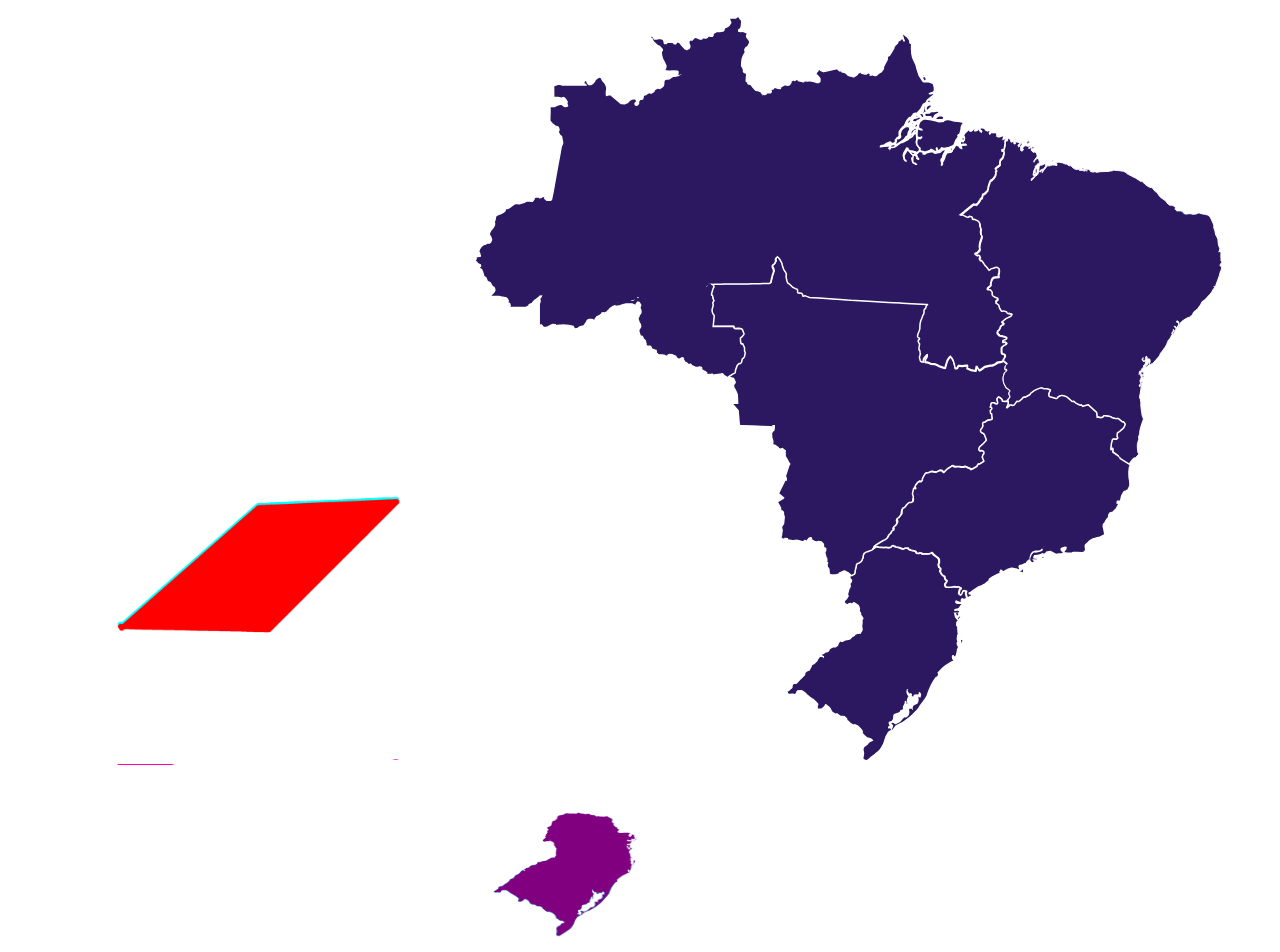
==== commit ed81cd97: "Tentei adicionar os peenchimentos laterais mas eles vão tirar a minha sanidade muito mais do que eu " ====
--- a/index.html
+++ b/index.html
@@ -44,7 +44,7 @@
 				</g>
 			</svg>
 			<svg version="1.1" id="svg2" x="0px" y="0px" viewBox="0 0 250 250" xml:space="preserve" sodipodi:docname="Brazilian_states_by_GDP.svg" width="200" height="200" inkscape:version="1.2.1 (9c6d41e410, 2022-07-14)" xmlns:inkscape="http://www.inkscape.org/namespaces/inkscape" xmlns:sodipodi="http://sodipodi.sourceforge.net/DTD/sodipodi-0.dtd" xmlns="http://www.w3.org/2000/svg" xmlns:svg="http://www.w3.org/2000/svg">
-				<g id="g" style="fill-opacity:1" transform="translate(-300, -550)">
+				<g id="g1" style="fill-opacity:1" transform="translate(-300, -550)">
 					<path id="pathB" class="pathB" d="m 3979.1,1572.7 v 0 l 0.1,-0.2 v -0.1 l -0.1,-0.1 -0.2,-0.2 -1,-1 -0.5,-0.5 -0.2,-0.1 -1.2,-0.6 -1.7,-0.4 -0.4,-0.1 h -0.3 l -0.2,-0.1 -0.2,-0.1 -2.1,-1.7 -0.3,-0.3 -0.3,-0.3 -0.3,-0.3 -1.1,-1.2 -0.1,-0.2 -0.1,-0.2 -0.1,-0.6 v -0.2 l 0.1,-0.6 v -0.2 l -0.5,-1.1 -1.5,-2.1 -2.4,-2.1 v -0.2 l -0.1,-0.2 -0.5,-0.3 -0.2,-0.1 -0.2,-0.1 -2.6,-1.2 h -0.1 -0.2 -0.1 l -0.3,0.2 -1.3,0.1 -2.3,-1.6 -1.2,-1 -0.1,-0.2 -0.5,-0.5 -0.1,-0.2 -0.5,-0.3 -0.5,-0.2 -0.4,-0.2 v -1.3 l -0.1,-0.3 v -0.1 l -0.1,-0.1 -0.1,-0.1 -2.1,-2 -0.1,-0.1 -0.2,-0.1 h -0.1 l -1.7,-0.3 h -0.3 -0.3 l -0.5,0.1 -0.9,-0.1 -0.2,-0.1 -0.2,-0.1 -0.3,-0.1 -0.4,-0.3 -0.9,-0.7 -0.6,-0.5 -0.7,-0.6 h -1.5 l -0.1,0.1 h -0.1 -0.1 -0.1 -0.1 -0.1 l -0.2,-0.1 -2.3,-1.3 -0.3,-0.2 -0.1,-0.2 -0.2,-0.2 -1.4,-2.4 v -0.1 -0.2 -0.1 l -0.1,-0.1 -0.3,-0.4 -0.1,-0.2 -1.3,-1.5 -1.9,-1.4 -1.1,-0.8 -0.1,-0.1 h -0.1 -0.6 l -0.2,0.1 -0.1,0.1 -0.1,0.1 -0.1,0.2 v 0.1 l -0.6,1.4 -1.7,1.3 -1.3,1 -0.2,0.1 h -0.1 l -0.9,0.1 h -0.4 -1.4 -0.4 l -0.1,-0.2 0.1,-1.9 v -0.5 -0.3 l 0.1,-0.2 0.2,-0.3 0.1,-0.2 0.1,-0.4 v -0.2 -0.2 l -0.2,-0.6 -0.2,-0.3 -2.2,-2.3 -2.3,-2.2 -0.6,-0.4 -0.9,-0.5 -1.4,-0.9 -2.4,-1.9 -0.3,-0.2 -0.4,-0.4 -0.4,-0.5 -1.3,-1.3 -0.2,-0.2 -2.8,-2.1 -0.4,-0.2 -0.9,-0.2 h -1.4 l -2.5,0.2 -0.2,0.1 -0.5,0.4 -0.1,0.2 -0.6,0.8 -0.1,0.2 v 0.2 0.2 0.4 l -0.1,0.2 -0.7,0.7 -0.2,0.1 -0.2,0.1 -0.2,0.1 -1.5,-0.3 -0.2,-0.1 -0.2,-0.1 h -0.1 l -0.6,0.1 -2.6,0.2 h -0.2 l -0.4,-0.1 h -0.1 l -0.2,-0.1 -0.3,-0.2 -0.2,-0.1 -0.1,-0.1 v -0.4 l 0.1,-0.1 v -0.2 -0.1 l -0.1,-0.1 -0.2,-0.1 -0.1,-0.1 -0.6,-0.2 0.5,-0.1 0.6,-0.2 0.4,-0.2 0.8,-0.5 0.2,-0.2 2.6,-2.4 0.3,-0.3 0.1,-0.2 v -0.1 l 0.1,-1.1 v -0.6 -0.1 l 0.1,-0.2 0.3,-0.6 0.2,-0.3 0.1,-0.2 0.2,-0.2 0.2,-0.1 0.3,-0.1 0.4,-0.1 0.6,-0.1 h 1.1 l 0.5,-0.2 0.2,-0.1 0.2,-0.1 0.2,-0.2 0.2,-0.2 0.5,-0.5 2.5,-2.8 1.9,-1.7 2.2,-2.3 0.1,-0.1 0.1,-0.2 0.6,-1.2 v -0.2 -0.1 -0.3 -0.1 l 0.1,-0.4 0.1,-0.2 0.3,-0.4 0.6,-0.6 0.2,-0.1 0.3,-0.2 0.7,-0.4 0.4,-0.2 1.6,-0.4 0.1,-0.2 0.2,-0.4 2.1,-4.1 v -0.4 l 0.1,-0.2 v -0.1 l 0.1,-0.2 0.2,-0.1 0.2,-0.1 1.9,-0.9 2,-1.9 1,-1.2 0.6,-1.4 1.6,-2.2 0.1,-0.1 0.2,-0.1 0.2,-0.1 h 0.1 0.2 0.4 l 1.9,0.2 0.1,0.1 0.1,0.2 v 0.2 0.1 l 0.1,0.3 0.1,0.1 h 0.1 0.1 l 0.1,-0.1 0.1,-0.2 0.1,-0.2 0.3,-0.8 v -0.3 -0.2 -0.1 l -0.2,-0.2 -0.1,-0.1 -0.2,-0.1 -0.5,-0.2 -0.9,-0.4 -0.1,-0.1 -0.1,-0.1 v -0.1 -0.1 l 0.1,-0.2 0.1,-0.1 0.2,-0.1 0.3,-0.1 0.6,-0.1 0.6,-0.2 0.8,-0.6 0.1,-0.1 0.1,-0.2 v -0.2 l 0.8,-0.2 2.6,-0.9 1.2,-1.1 0.1,-0.1 v -0.2 l -0.1,-0.3 v -0.1 -0.1 l 0.1,-0.2 0.9,-0.9 0.2,-0.1 2.5,-1.2 h 0.2 l 2,-0.2 h 0.1 l 0.7,-0.2 2.1,-1.8 0.1,-0.3 0.1,-0.2 0.1,-0.8 1.5,-2.4 0.1,-0.2 0.1,-0.1 h 0.1 0.1 0.1 l 0.1,0.1 v 0.1 0.1 0.1 0.1 0.1 l 0.1,0.1 h 0.1 0.2 l 1.4,-0.2 h 0.1 l 1.1,-0.5 1.9,-0.8 1.5,-0.4 1.8,-0.2 1.3,-0.5 0.1,-0.1 0.2,-0.1 0.8,-0.7 1.6,-1.8 h 0.1 0.4 l 0.2,-0.1 0.3,-0.1 0.4,-0.3 0.4,-0.3 0.1,-0.1 0.3,-0.4 0.1,-0.2 0.3,-0.5 0.1,-0.1 2,-0.6 0.8,-0.1 0.4,0.4 1.4,0.1 2.9,0.3 3.1,-1 0.8,-0.3 0.1,-0.1 0.1,-0.2 0.1,-0.2 v -0.1 l 0.1,-0.1 0.1,-0.2 0.1,-0.1 h 0.1 0.1 l 1.3,0.5 h 0.1 l 0.1,0.1 0.1,0.1 v 0.1 0.1 0.1 l -0.2,0.6 -0.1,0.2 h 1.1 l 2.6,-0.1 0.3,-0.1 1.6,1.1 0.1,0.1 h 0.1 l 0.2,-0.1 1.1,-0.3 1.8,-0.1 1.6,0.9 0.7,0.3 1.1,-0.2 2,-0.3 1.9,0.2 h 2.4 l 0.8,-0.2 h 0.1 0.1 0.1 l 1.5,0.5 1.1,0.4 h 0.1 l 2.9,1.4 0.2,0.1 0.1,0.1 v 0.1 0.1 l 0.2,0.6 0.8,1.7 0.2,0.1 0.1,0.1 1.7,0.2 h 0.1 l 0.1,-0.1 0.1,-0.1 v -0.1 l -0.1,-0.1 -0.1,-0.2 0.1,-0.2 0.1,-0.1 2,-0.2 0.2,0.1 0.6,0.4 3.5,1.9 2.6,1.5 1.1,1.2 0.1,0.1 0.5,0.4 h 0.1 0.1 l 0.6,-0.1 h 0.1 l 1.8,1 0.1,0.1 2.9,3 0.7,0.8 1.9,2.3 0.1,0.2 0.2,0.6 0.3,0.9 0.1,0.1 2.6,2.8 0.1,0.1 0.9,0.4 0.5,0.1 3.5,0.4 4.7,0.7 1.8,-0.2 0.1,-0.1 0.6,-0.2 h 0.1 l 4,0.3 0.1,0.1 0.5,0.8 0.2,0.6 0.4,1.1 -0.1,0.2 -2.4,1.6 -0.1,0.1 h -0.1 l -0.8,0.2 -0.5,0.1 h -0.1 l -0.2,0.1 -0.1,0.2 -0.1,0.1 -0.5,1.2 -0.1,0.3 v 0.4 0.2 0.4 l 0.1,0.7 0.2,0.8 v 0.2 0.3 l -0.1,0.2 -0.4,1.1 -0.6,1.4 -0.1,0.1 -0.6,0.2 -0.2,-0.1 -0.1,-0.2 -0.5,0.2 -0.9,1 -0.6,0.8 -0.1,1.2 v 0.2 0.1 l 0.1,0.2 2,1 h 0.1 0.1 l 0.1,-0.1 v -0.1 -0.3 l -0.1,-0.3 -0.1,-0.3 -0.1,-0.1 -0.1,-0.1 0.1,-1 1.7,-0.9 h 0.1 0.2 l 0.2,0.1 0.3,0.1 0.3,0.1 0.6,0.3 0.3,0.2 0.1,0.2 v 0.1 l 0.3,0.4 0.3,0.3 1.4,0.9 h 0.6 l -0.9,0.9 -0.7,0.9 -0.2,0.2 -2,3 -0.8,1.4 -1.8,3.1 -0.2,0.5 -0.1,0.3 -0.4,0.7 -0.1,0.2 -1.7,4.2 -1,2.7 -0.1,0.4 -0.1,0.4 -0.3,0.8 -0.1,0.3 -0.2,0.4 -0.8,1.4 -1.1,1.8 -0.9,1.2 -0.2,0.2 -0.9,1.3 -3,4.1 -0.2,0.2 -0.2,0.4 v 0.1 l -0.4,0.7 -0.1,0.2 -0.7,0.9 -0.6,0.8 -1.9,2 -1.3,1.4 -2.4,2.4 -0.4,0.4 -1.3,1.1 -1.9,1.5 -4.7,3.6 -2.5,1.4 -0.4,0.2 -0.7,0.2 -0.2,0.1 -0.3,0.2 -2.6,1.3 -0.3,0.2 -0.5,0.3 -0.6,0.4 -0.1,0.1 -0.1,0.2 -0.6,0.8 -0.6,0.8 -1.7,2.2 -0.1,0.1 h -0.1 l -0.1,-0.1 -0.1,-0.2 v -0.1 -0.4 l 0.2,-0.4 0.2,-0.3 0.2,-0.2 0.2,-0.3 v -0.1 l 0.1,-0.3 0.4,-1.9 v -0.1 l -0.1,-0.2 -0.1,-0.1 -0.6,-0.7 -0.5,-0.5 -0.3,-0.3 -0.1,-0.2 v -0.1 l 0.1,-0.2 0.1,-0.1 0.2,-0.1 0.4,-0.1 h 0.2 l 0.4,0.1 0.5,0.1 0.2,0.1 0.2,0.1 0.2,0.1 0.2,0.1 0.2,0.2 0.1,0.2 0.1,0.1 0.1,0.1 0.1,0.1 0.3,0.1 h 0.1 0.3 l 0.4,-0.1 0.3,-0.1 3,-1.4 0.7,-0.5 0.3,-0.2 2.1,-2.3 1.4,-1.6 0.8,-0.8 v 0.1 l 0.1,0.1 0.3,0.1 h 0.1 0.3 0.4 0.2 l 0.3,-0.1 0.2,-0.1 0.9,-0.6 0.3,-0.2 0.4,-0.4 0.7,-0.9 0.1,-0.2 0.1,-0.2 0.3,-1.3 0.2,-0.8 v -0.2 -0.3 l -0.1,-0.9 v -0.4 -0.1 l -0.2,-0.4 v -0.1 -0.2 l 0.1,-1 0.1,-0.2 0.1,-0.1 0.2,-0.1 1.7,0.1 0.9,0.3 v 0.1 l 0.1,0.7 v 0.1 l 0.1,0.1 0.4,-0.1 0.1,-0.1 0.1,-0.2 -0.4,-1.4 v -0.1 l 0.6,-2.1 0.6,-0.6 1,-0.4 1.9,-1 0.1,-0.1 0.3,-0.2 0.3,-0.2 0.2,-0.2 0.2,-0.2 0.2,-0.4 0.1,-0.3 0.1,-0.3 0.1,-0.2 0.3,-1.6 0.1,-0.6 -0.3,-2.4 0.6,-0.8 0.1,0.2 0.1,0.2 0.5,0.6 0.2,0.1 h 0.1 0.1 l 0.3,-0.1 0.1,-0.2 0.1,-0.1 v -0.1 l 0.1,-0.2 0.4,-1.8 0.1,-0.8 v -0.4 l -0.1,-0.3 -0.2,-0.3 -1,-1.1 -0.2,-0.1 -0.2,-0.1 h -0.3 -0.1 l -0.1,0.1 -0.1,0.1 -0.1,0.1 -0.2,0.5 v 0.3 h 0.1 l 0.1,0.1 v 0.1 0.1 0.1 l -0.1,0.3 -0.1,0.1 -0.1,0.1 -0.1,0.1 -0.1,0.1 h -0.1 l -0.2,0.1 h -0.1 l -1.6,-0.1 -2.4,0.4 h -0.1 l -0.1,0.2 -0.1,0.1 v 0.1 0.2 l -0.1,0.8 v 0.2 0.1 l 0.1,0.2 -0.7,-0.2 -1,-0.5 -0.1,-1.2 0.2,-0.4 v -0.1 -0.1 -0.1 -0.1 l -0.2,-0.2 -0.7,-0.4 -0.1,-0.1 h -0.1 -0.1 l -0.6,0.1 h -0.1 l -0.1,0.2 -0.1,0.1 h -0.1 l -0.2,-0.1 -0.6,-0.5 -0.9,-1.3 -0.5,-1.4 0.1,-0.1 0.1,-0.2 0.1,-0.3 v -0.1 l -0.6,-0.7 -0.1,-0.1 h -0.1 l -0.1,0.1 -0.1,0.1 v 0.1 l -0.5,2.7 v 0.1 l 0.5,2.2 v 0.1 l 0.1,0.1 1.5,2.1 -0.1,0.1 -0.6,0.8 -0.5,1.1 -0.1,0.2 -0.3,1.3 -0.1,0.2 0.1,0.8 v 0.1 0.1 0.1 0.1 l 0.1,0.2 0.3,1.6 v 0.3 l -0.1,0.3 v 0.1 l -0.1,0.1 -0.1,0.1 h -0.1 l -0.4,-0.3 -0.1,-0.1 v -0.1 l 0.1,-0.1 h 0.1 0.1 l 0.1,-0.1 v -0.4 l -0.1,-0.4 -0.5,-1.3 -0.1,-0.1 h -0.1 -0.1 -0.1 l -0.4,-0.3 -0.4,0.2 -0.2,0.2 -0.1,0.2 v 0.1 1.4 l -1.3,2.8 -0.2,0.1 -0.1,0.2 -0.1,0.4 -0.1,0.6 v 1.2 0.2 l 0.1,0.2 0.1,0.2 0.2,0.2 -1,0.6 -1.1,0.5 -0.6,0.1 h -0.1 l -0.2,0.1 -0.1,0.2 -0.2,0.5 -0.2,0.4 -0.1,0.6 v 0.1 l -4.9,1.6 h -0.1 l -0.8,0.5 -0.1,0.1 -0.5,1.1 -0.1,0.3 v 0.4 l -0.1,2.2 -0.7,1.6 -0.1,0.1 -0.4,0.6 -0.1,0.2 -0.2,0.1 -0.3,0.1 -0.6,0.2 -0.7,0.2 -0.6,0.2 -0.2,0.1 -0.2,0.1 -0.1,0.1 -0.1,0.2 -0.1,0.2 v 1.6 l 0.6,0.9 0.3,1 h -0.1 l -0.9,0.4 -0.2,0.1 -0.1,0.1 -0.1,0.2 -0.2,1.3 0.4,0.6 0.1,0.1 h 0.1 0.1 l 0.2,-0.1 0.4,-0.2 1.2,0.4 0.4,0.2 0.2,0.9 v 0.1 l -0.1,0.1 -1.2,0.6 -1.3,0.9 -0.2,0.1 -0.2,0.2 -0.3,0.4 -0.3,0.5 -2,3.5 -0.1,0.2 v 0.1 l -0.9,2.7 -0.3,1 -0.1,0.4 -0.1,0.3 -0.1,0.4 -0.8,2.1 -0.4,0.8 -2.1,3.8 -0.2,0.3 -0.1,0.2 -1.7,2 -0.2,0.2 -3.2,2.6 -0.7,0.6 -3.8,2.9 -1.3,1.2 -0.2,0.2 -0.2,0.2 -0.5,0.4 -0.7,0.5 -0.2,0.1 -1.1,0.6 -0.2,0.1 h -0.1 l -0.2,-0.1 -2.1,-1 -0.1,-0.1 -0.1,-0.1 -0.1,-0.2 -0.1,-0.3 0.1,-0.9 0.1,-0.7 0.2,-0.9 0.1,-0.7 0.1,-0.5 0.1,-0.6 v -0.4 l -0.1,-1.7 -0.1,-0.4 -0.1,-0.3 -0.1,-0.4 -0.1,-0.6 -0.1,-0.3 v -0.4 l 0.1,-0.6 0.1,-0.4 v -0.1 -0.1 l 0.1,-0.3 0.2,-0.3 0.1,-0.3 0.2,-0.2 0.2,-0.2 0.2,-0.2 0.5,-0.4 2.6,-1.8 1,-1.6 1.4,-1.1 z" style="fill-opacity:1" transform="translate(-3550.8686,-814.85365)"/>
 					<path id="pathB" class="pathB" d="m 4021.3,1482.8 -0.7,-0.8 -2.9,-3 -0.1,-0.1 -1.8,-1 h -0.1 l -0.6,0.1 h -0.1 -0.1 l -0.5,-0.4 -0.1,-0.1 -1.1,-1.2 -2.6,-1.5 -3.5,-1.9 -0.6,-0.4 -0.2,-0.1 -2,0.2 -0.1,0.1 -0.1,0.2 0.1,0.2 0.1,0.1 v 0.1 l -0.1,0.1 -0.1,0.1 h -0.1 l -1.7,-0.2 -0.1,-0.1 -0.1,-0.1 -0.8,-1.7 -0.2,-0.6 v -0.1 -0.1 l -0.1,-0.1 -0.1,-0.1 -2.9,-1.4 h -0.1 l -1.1,-0.4 -1.5,-0.5 h -0.1 -0.1 -0.1 l -0.8,0.2 h -2.4 l -1.9,-0.2 -2,0.3 -1.1,0.2 -0.7,-0.3 -1.6,-0.9 -1.8,0.1 -1.1,0.3 -0.2,0.1 h -0.1 l -0.1,-0.1 -1.6,-1.1 -0.3,0.1 -2.6,0.1 h -1.1 l 0.1,-0.2 0.2,-0.6 v -0.1 -0.1 -0.1 l -0.1,-0.1 -0.1,-0.1 h -0.1 l -1.3,-0.5 h -0.1 -0.1 l -0.1,0.1 -0.1,0.2 -0.1,0.1 v 0.1 l -0.1,0.2 -0.1,0.2 -0.1,0.1 -0.8,0.3 -3.1,1 -2.9,-0.3 -1.4,-0.1 0.6,-0.8 1.2,-2.4 0.2,-0.5 0.6,-1.3 0.1,-0.4 -0.3,-2 v -0.1 l -0.3,-1.6 0.2,-0.7 0.3,-2.8 -0.1,-2.5 v -0.2 -0.1 l 0.1,-0.2 0.3,-0.3 0.1,-0.1 0.4,-0.5 0.2,-0.5 0.1,-0.3 v -0.1 l 0.5,-0.1 h 0.5 l 0.5,0.1 0.2,0.1 2.7,-0.1 0.5,-0.2 0.4,-0.2 h 0.1 0.4 l 0.4,0.1 1,0.2 h 0.1 l 0.2,0.1 0.1,0.4 0.1,0.1 0.2,0.1 2.2,1.4 0.2,0.1 h 0.1 0.4 l 2.7,-0.1 h 0.2 l 0.3,-0.1 0.6,-0.2 0.3,-0.1 0.2,-0.1 0.2,-0.1 0.4,-0.1 h 0.5 0.1 l 1.9,0.5 0.4,0.1 1.9,0.6 2.1,0.6 1.9,0.3 h 0.2 l 0.8,-0.2 2.1,0.3 h 0.1 l 0.3,0.1 0.9,0.5 0.1,0.1 v 0.2 0.1 l 0.1,0.2 0.1,0.1 1.8,1.1 2.8,0.4 1.8,0.1 h 4.4 l 0.7,-0.2 h 0.2 l 1.5,2 0.1,-0.5 0.1,-0.1 0.2,-0.1 0.7,-0.3 h 0.1 0.4 0.5 0.2 l 0.1,-0.1 0.6,-0.5 0.1,-0.1 0.1,-0.1 0.1,-0.1 v -0.1 -0.1 -0.1 -0.4 l -0.1,-0.3 -0.2,-0.4 -0.4,-0.6 -0.1,-0.1 -0.1,-0.2 -0.2,-1.1 v -0.1 l 0.1,-0.2 0.7,-1.4 0.1,-0.2 0.7,-0.7 0.2,-0.2 2.2,-1.1 0.2,-0.1 1.2,0.1 0.2,0.1 0.8,0.2 0.6,0.1 1.3,0.1 h 0.2 l 2.2,-1.1 0.8,-0.8 0.1,-0.2 0.1,-0.2 0.2,-0.5 v -0.1 l 0.1,-0.4 0.1,-0.3 0.1,-0.2 0.2,-0.1 h 0.1 l 1.7,-0.6 1.2,-0.2 h 0.2 0.1 l 1.6,0.8 h 1 l 2.8,-0.2 1,-0.2 1.3,-0.4 1,-0.3 h 0.1 0.8 0.1 l 1.1,0.4 0.2,0.1 0.1,0.1 0.3,0.3 0.5,0.5 1.9,1.4 0.9,0.5 0.4,0.2 1.1,0.5 h 0.1 l 0.6,0.1 h 0.1 1 l 0.4,-0.2 2.6,-1.6 0.5,-0.3 0.5,-0.3 0.3,-0.3 0.1,-0.1 0.3,-0.5 0.3,-0.3 0.2,-0.2 0.3,-0.2 0.3,-0.1 1.6,-0.6 h 0.1 0.1 v 0.1 l -0.1,0.2 v 0.1 l 0.1,0.1 h 0.1 0.8 l 2,-0.2 h 0.1 l 0.1,-0.1 0.1,-0.1 v -0.1 l 0.1,-0.2 0.1,-0.1 h 0.1 0.3 l 1.5,0.1 2.1,0.1 1.9,0.1 h 0.3 l 0.3,-0.1 -0.5,1.1 v 0.2 l 0.1,0.3 0.4,1.1 0.1,0.2 0.1,0.2 0.1,0.2 v 0.2 l -0.1,0.2 -0.1,0.1 -1.2,0.8 -0.4,0.3 -0.1,0.1 h -0.3 l -0.2,-0.1 -0.6,-0.3 -0.1,-0.1 -0.1,-0.2 v -0.2 -0.4 -0.1 l -0.5,-1.4 -0.3,-0.6 -0.1,-0.1 -0.1,-0.1 h -0.1 l -0.1,0.1 0.2,1.2 0.7,3 2,1.7 0.1,0.2 0.6,0.9 v 0.1 0.2 l -0.1,0.3 -0.1,0.1 -0.4,0.6 -0.7,1.2 -0.1,0.2 -0.1,0.5 -0.1,1.4 v 0.6 0.2 l 0.1,0.2 0.1,0.1 0.1,0.2 0.7,0.5 0.2,0.1 -0.1,1.9 0.3,4.4 v 0.1 l 0.2,0.4 0.1,0.2 0.3,0.1 v 0 l 0.1,0.1 h 0.1 l 0.1,-0.1 0.1,-0.1 v -0.1 -0.1 l 0.3,-0.2 0.1,-0.2 h 0.1 0.1 l 0.1,0.1 0.2,0.6 0.1,0.3 0.1,0.7 -0.1,0.1 -0.3,0.1 h -0.2 l -0.2,-0.1 v -0.1 l 0.1,-0.1 h 0.1 0.1 l 0.1,-0.1 v -0.1 l -0.4,0.1 v 0 h -0.1 -0.2 -0.1 l -0.2,0.1 -1,0.5 -0.1,0.2 -0.4,4.1 0.8,2.8 -0.2,0.1 -0.6,0.7 -0.1,0.1 v 0.2 l 0.4,1.9 0.5,0.9 0.1,0.1 0.1,0.2 0.2,0.3 0.1,0.6 -1.1,2.5 -0.2,1.7 -0.5,2.7 -2,5 -0.1,0.1 h -0.1 -0.1 l -0.1,-0.1 -0.1,-0.1 -0.2,-0.2 -0.2,-0.4 -0.1,-0.1 v -0.1 -0.1 l 0.1,-0.3 0.2,-0.4 v -0.1 -0.1 -0.2 l -0.1,-0.1 -1,-1 h -0.1 -0.1 l -0.1,0.1 -0.1,0.2 -0.1,0.2 v 0.1 l 0.1,1.4 0.2,0.9 v 0.1 l 0.1,0.1 1.2,0.8 h 0.1 0.1 0.1 l -1.3,1.8 -1.4,0.5 -0.7,0.3 v 0 l -0.2,0.1 -0.3,0.2 -4.3,2.8 -0.4,0.3 -3.4,2.7 -0.1,0.1 -1,1 -3.5,3.7 -0.5,0.9 -0.6,0.8 -0.2,0.3 h -0.6 l -1.4,-0.9 -0.3,-0.3 -0.3,-0.4 v -0.1 l -0.1,-0.2 -0.3,-0.2 -0.6,-0.3 -0.3,-0.1 -0.3,-0.1 -0.2,-0.1 h -0.2 -0.1 l -1.7,0.9 -0.1,1 0.1,0.1 0.2,0.1 0.1,0.3 0.1,0.3 v 0.3 0.1 l -0.1,0.1 h -0.1 -0.1 l -2,-1 -0.1,-0.2 v -0.1 -0.2 l 0.1,-1.2 0.6,-0.8 0.9,-1 0.5,-0.2 0.1,0.2 0.1,0.1 0.7,-0.2 0.1,-0.1 0.6,-1.4 0.4,-1.1 0.1,-0.2 v -0.3 -0.2 l -0.2,-0.8 -0.1,-0.7 v -0.4 -0.2 -0.4 l 0.1,-0.3 0.5,-1.2 0.1,-0.1 0.1,-0.2 0.2,-0.1 h 0.1 l 0.5,-0.1 0.8,-0.2 h 0.1 l 0.1,-0.1 2.4,-1.6 0.1,-0.2 -0.4,-1.1 -0.2,-0.6 -0.5,-0.8 -0.1,-0.1 -4,-0.3 h -0.1 l -0.6,0.2 -0.1,0.1 -1.8,0.2 -4.7,-0.7 -3.5,-0.4 -0.5,-0.1 -0.9,-0.4 -0.1,-0.1 -2.6,-2.8 -0.1,-0.1 -0.3,-0.9 -0.2,-0.6" style="fill-opacity:1;stroke:#ffffff" transform="translate(-3550.8686,-814.85365)"/>
 					<path id="pathB" class="pathB" d="m 4064.2,1451.8 -1.5,-1.5 v -0.1 l 0.1,-0.1 2.9,-2.6 h 0.1 0.1 l 0.2,0.1 0.2,0.1 0.1,0.1 0.6,0.9 -0.1,0.3 -0.5,0.7 -0.2,0.2 -0.1,0.1 -0.2,0.2 -0.1,0.2 -0.6,1.3 v 0.1 l -0.1,0.6 z" style="fill-opacity:1;stroke:#ffffff" transform="translate(-3550.8686,-814.85365)"/>
--- a/style.css
+++ b/style.css
@@ -63,7 +63,6 @@
 .div-pai2 {
 	position: relative;
 	display: inline-block;
-	background: red;
 }
 
 .div-pai2 svg {
@@ -81,13 +80,13 @@
 #svg1 {
 	position: absolute;
 	transform: perspective(600px) rotateX(44deg) rotateY(0deg) rotateZ(0deg);
-	transition: transform 0.04s ease;
+	transition: transform 0.07s ease;
 	z-index: 2;
 }
 
 #svg2 {
 	position: absolute;
 	transform: perspective(600px) rotateX(44deg) rotateY(0deg) rotateZ(0deg);
-	transition: transform 0.04s ease;
+	transition: transform 0.07s ease;
 	z-index: 1;
 }
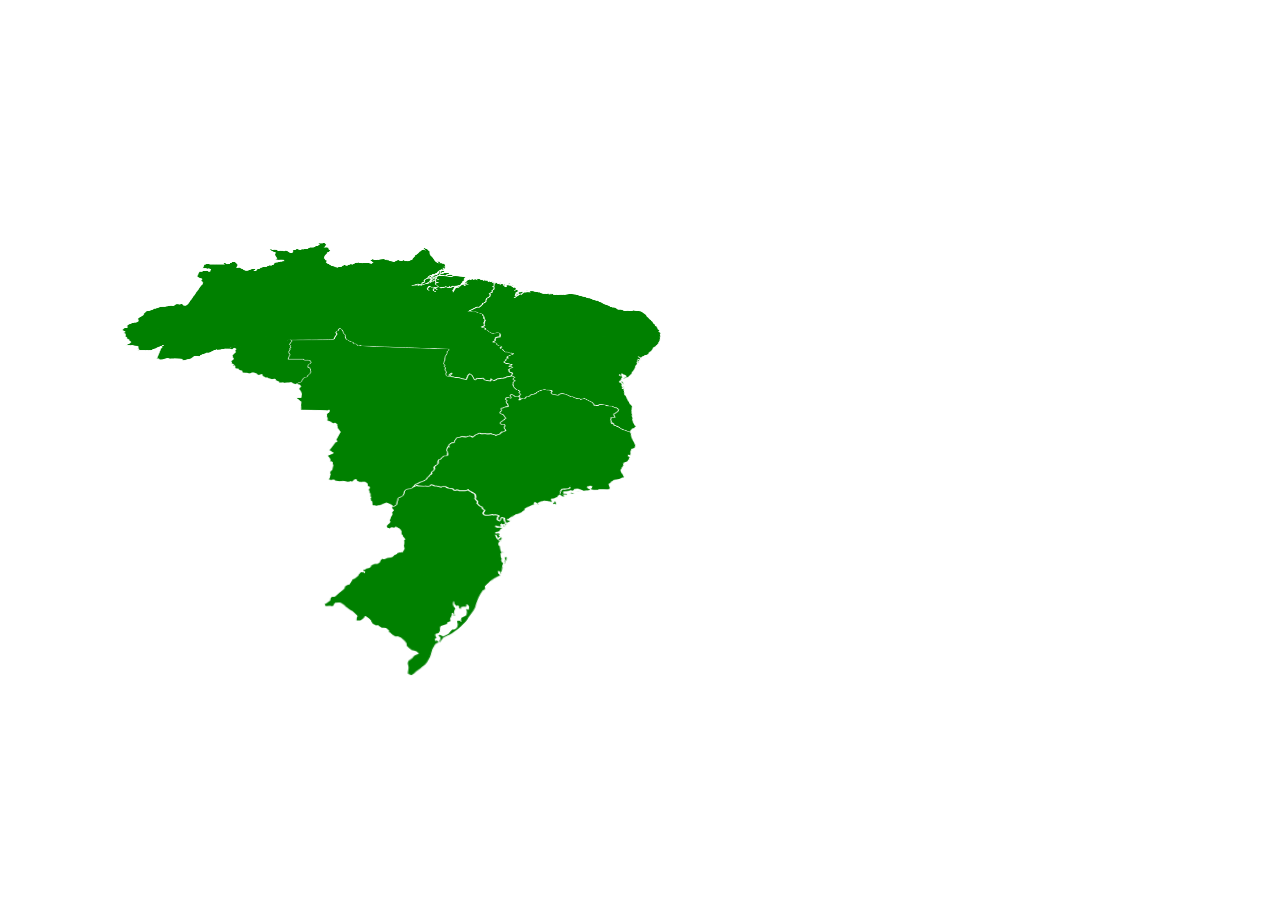
==== commit 13666fa2: "Seleção de regiões" ====
--- a/index.html
+++ b/index.html
@@ -1,175 +1,139 @@
 <!DOCTYPE html>
 <html lang="pt-br">
+
 	<head>
 		<meta charset="UTF-8">
 		<meta name="viewport" content="width=device-width, initial-scale=1.0">
 		<meta name="author" content="Matheus Vitor, Miguel Amaral, Pablo Eduardo, Rafael Souza">
-		<meta name="description" content="Este é um trabalho de Programação Web 1, onde o objetivo é criar um site com o tema folclore brasileiro, tendo que apresenta-lo separado por região de origem e além de somente o folclore apresentar a cultura da região.">        
+		<meta name="description" content="Este é um trabalho de Programação Web 1, onde o objetivo é criar um site com o tema folclore brasileiro, tendo que apresenta-lo separado por região de origem e além de somente o folclore apresentar a cultura da região.">
 		<title>Document</title>
 
-		<style type="text/css" id="style409">
-			.st0{fill:#FFFFFF;stroke:#FFFFFF;stroke-miterlimit:10;}
-			.st1{fill:#00BFAC;stroke:#FFFFFF;stroke-width:1.5;}
-			.st2{fill:#00726A;stroke:#FFFFFF;stroke-width:1.5;}
-			.st3{fill:#00726A;}
-			.st4{fill:#003135;stroke:#FFFFFF;stroke-width:1.5;}
-			.st5{fill:#656565;}
-		</style>
 		<link rel="stylesheet" href="style.css">
 	</head>
-	<body>
-		<div class="div-pai">
-			<button>
-				<img id="top" src="img/top.png" alt="">
-			</button>
 
-			<img id="direito" src="img/right_side.png" alt="">
+	 <body>
 
-			<img id="esquerdo" src="img/left_side.png" alt="">
+		<div class="Mapa">
+			<svg version="1.1" id="landmarks-brazil" x="0px" y="0px" viewBox="0 0 766.98486 763.13477" xml:space="preserve" sodipodi:docname="Brazilian_states_by_GDP.svg" width="766.98486" height="763.13477" inkscape:version="1.2.1 (9c6d41e410, 2022-07-14)" xmlns:inkscape="http://www.inkscape.org/namespaces/inkscape" xmlns:sodipodi="http://sodipodi.sourceforge.net/DTD/sodipodi-0.dtd" xmlns="http://www.w3.org/2000/svg" xmlns:svg="http://www.w3.org/2000/svg"><defs id="defs807"/><sodipodi:namedview id="namedview805" pagecolor="#ffffff" bordercolor="#000000" borderopacity="0.25" inkscape:showpageshadow="2" inkscape:pageopacity="0.0" inkscape:pagecheckerboard="0" inkscape:deskcolor="#d1d1d1" showgrid="false" inkscape:zoom="1" inkscape:cx="510" inkscape:cy="377" inkscape:window-width="1920" inkscape:window-height="1009" inkscape:window-x="1358" inkscape:window-y="-8" inkscape:window-maximized="1" inkscape:current-layer="landmarks-brazil"/>
+				<g id="g28356" style="fill-opacity:1" transform="translate(-21.0562,-25.12135)">
+					<path id="path236" class="pathS" d="m 3979.1,1572.7 v 0 l 0.1,-0.2 v -0.1 l -0.1,-0.1 -0.2,-0.2 -1,-1 -0.5,-0.5 -0.2,-0.1 -1.2,-0.6 -1.7,-0.4 -0.4,-0.1 h -0.3 l -0.2,-0.1 -0.2,-0.1 -2.1,-1.7 -0.3,-0.3 -0.3,-0.3 -0.3,-0.3 -1.1,-1.2 -0.1,-0.2 -0.1,-0.2 -0.1,-0.6 v -0.2 l 0.1,-0.6 v -0.2 l -0.5,-1.1 -1.5,-2.1 -2.4,-2.1 v -0.2 l -0.1,-0.2 -0.5,-0.3 -0.2,-0.1 -0.2,-0.1 -2.6,-1.2 h -0.1 -0.2 -0.1 l -0.3,0.2 -1.3,0.1 -2.3,-1.6 -1.2,-1 -0.1,-0.2 -0.5,-0.5 -0.1,-0.2 -0.5,-0.3 -0.5,-0.2 -0.4,-0.2 v -1.3 l -0.1,-0.3 v -0.1 l -0.1,-0.1 -0.1,-0.1 -2.1,-2 -0.1,-0.1 -0.2,-0.1 h -0.1 l -1.7,-0.3 h -0.3 -0.3 l -0.5,0.1 -0.9,-0.1 -0.2,-0.1 -0.2,-0.1 -0.3,-0.1 -0.4,-0.3 -0.9,-0.7 -0.6,-0.5 -0.7,-0.6 h -1.5 l -0.1,0.1 h -0.1 -0.1 -0.1 -0.1 -0.1 l -0.2,-0.1 -2.3,-1.3 -0.3,-0.2 -0.1,-0.2 -0.2,-0.2 -1.4,-2.4 v -0.1 -0.2 -0.1 l -0.1,-0.1 -0.3,-0.4 -0.1,-0.2 -1.3,-1.5 -1.9,-1.4 -1.1,-0.8 -0.1,-0.1 h -0.1 -0.6 l -0.2,0.1 -0.1,0.1 -0.1,0.1 -0.1,0.2 v 0.1 l -0.6,1.4 -1.7,1.3 -1.3,1 -0.2,0.1 h -0.1 l -0.9,0.1 h -0.4 -1.4 -0.4 l -0.1,-0.2 0.1,-1.9 v -0.5 -0.3 l 0.1,-0.2 0.2,-0.3 0.1,-0.2 0.1,-0.4 v -0.2 -0.2 l -0.2,-0.6 -0.2,-0.3 -2.2,-2.3 -2.3,-2.2 -0.6,-0.4 -0.9,-0.5 -1.4,-0.9 -2.4,-1.9 -0.3,-0.2 -0.4,-0.4 -0.4,-0.5 -1.3,-1.3 -0.2,-0.2 -2.8,-2.1 -0.4,-0.2 -0.9,-0.2 h -1.4 l -2.5,0.2 -0.2,0.1 -0.5,0.4 -0.1,0.2 -0.6,0.8 -0.1,0.2 v 0.2 0.2 0.4 l -0.1,0.2 -0.7,0.7 -0.2,0.1 -0.2,0.1 -0.2,0.1 -1.5,-0.3 -0.2,-0.1 -0.2,-0.1 h -0.1 l -0.6,0.1 -2.6,0.2 h -0.2 l -0.4,-0.1 h -0.1 l -0.2,-0.1 -0.3,-0.2 -0.2,-0.1 -0.1,-0.1 v -0.4 l 0.1,-0.1 v -0.2 -0.1 l -0.1,-0.1 -0.2,-0.1 -0.1,-0.1 -0.6,-0.2 0.5,-0.1 0.6,-0.2 0.4,-0.2 0.8,-0.5 0.2,-0.2 2.6,-2.4 0.3,-0.3 0.1,-0.2 v -0.1 l 0.1,-1.1 v -0.6 -0.1 l 0.1,-0.2 0.3,-0.6 0.2,-0.3 0.1,-0.2 0.2,-0.2 0.2,-0.1 0.3,-0.1 0.4,-0.1 0.6,-0.1 h 1.1 l 0.5,-0.2 0.2,-0.1 0.2,-0.1 0.2,-0.2 0.2,-0.2 0.5,-0.5 2.5,-2.8 1.9,-1.7 2.2,-2.3 0.1,-0.1 0.1,-0.2 0.6,-1.2 v -0.2 -0.1 -0.3 -0.1 l 0.1,-0.4 0.1,-0.2 0.3,-0.4 0.6,-0.6 0.2,-0.1 0.3,-0.2 0.7,-0.4 0.4,-0.2 1.6,-0.4 0.1,-0.2 0.2,-0.4 2.1,-4.1 v -0.4 l 0.1,-0.2 v -0.1 l 0.1,-0.2 0.2,-0.1 0.2,-0.1 1.9,-0.9 2,-1.9 1,-1.2 0.6,-1.4 1.6,-2.2 0.1,-0.1 0.2,-0.1 0.2,-0.1 h 0.1 0.2 0.4 l 1.9,0.2 0.1,0.1 0.1,0.2 v 0.2 0.1 l 0.1,0.3 0.1,0.1 h 0.1 0.1 l 0.1,-0.1 0.1,-0.2 0.1,-0.2 0.3,-0.8 v -0.3 -0.2 -0.1 l -0.2,-0.2 -0.1,-0.1 -0.2,-0.1 -0.5,-0.2 -0.9,-0.4 -0.1,-0.1 -0.1,-0.1 v -0.1 -0.1 l 0.1,-0.2 0.1,-0.1 0.2,-0.1 0.3,-0.1 0.6,-0.1 0.6,-0.2 0.8,-0.6 0.1,-0.1 0.1,-0.2 v -0.2 l 0.8,-0.2 2.6,-0.9 1.2,-1.1 0.1,-0.1 v -0.2 l -0.1,-0.3 v -0.1 -0.1 l 0.1,-0.2 0.9,-0.9 0.2,-0.1 2.5,-1.2 h 0.2 l 2,-0.2 h 0.1 l 0.7,-0.2 2.1,-1.8 0.1,-0.3 0.1,-0.2 0.1,-0.8 1.5,-2.4 0.1,-0.2 0.1,-0.1 h 0.1 0.1 0.1 l 0.1,0.1 v 0.1 0.1 0.1 0.1 0.1 l 0.1,0.1 h 0.1 0.2 l 1.4,-0.2 h 0.1 l 1.1,-0.5 1.9,-0.8 1.5,-0.4 1.8,-0.2 1.3,-0.5 0.1,-0.1 0.2,-0.1 0.8,-0.7 1.6,-1.8 h 0.1 0.4 l 0.2,-0.1 0.3,-0.1 0.4,-0.3 0.4,-0.3 0.1,-0.1 0.3,-0.4 0.1,-0.2 0.3,-0.5 0.1,-0.1 2,-0.6 0.8,-0.1 0.4,0.4 1.4,0.1 2.9,0.3 3.1,-1 0.8,-0.3 0.1,-0.1 0.1,-0.2 0.1,-0.2 v -0.1 l 0.1,-0.1 0.1,-0.2 0.1,-0.1 h 0.1 0.1 l 1.3,0.5 h 0.1 l 0.1,0.1 0.1,0.1 v 0.1 0.1 0.1 l -0.2,0.6 -0.1,0.2 h 1.1 l 2.6,-0.1 0.3,-0.1 1.6,1.1 0.1,0.1 h 0.1 l 0.2,-0.1 1.1,-0.3 1.8,-0.1 1.6,0.9 0.7,0.3 1.1,-0.2 2,-0.3 1.9,0.2 h 2.4 l 0.8,-0.2 h 0.1 0.1 0.1 l 1.5,0.5 1.1,0.4 h 0.1 l 2.9,1.4 0.2,0.1 0.1,0.1 v 0.1 0.1 l 0.2,0.6 0.8,1.7 0.2,0.1 0.1,0.1 1.7,0.2 h 0.1 l 0.1,-0.1 0.1,-0.1 v -0.1 l -0.1,-0.1 -0.1,-0.2 0.1,-0.2 0.1,-0.1 2,-0.2 0.2,0.1 0.6,0.4 3.5,1.9 2.6,1.5 1.1,1.2 0.1,0.1 0.5,0.4 h 0.1 0.1 l 0.6,-0.1 h 0.1 l 1.8,1 0.1,0.1 2.9,3 0.7,0.8 1.9,2.3 0.1,0.2 0.2,0.6 0.3,0.9 0.1,0.1 2.6,2.8 0.1,0.1 0.9,0.4 0.5,0.1 3.5,0.4 4.7,0.7 1.8,-0.2 0.1,-0.1 0.6,-0.2 h 0.1 l 4,0.3 0.1,0.1 0.5,0.8 0.2,0.6 0.4,1.1 -0.1,0.2 -2.4,1.6 -0.1,0.1 h -0.1 l -0.8,0.2 -0.5,0.1 h -0.1 l -0.2,0.1 -0.1,0.2 -0.1,0.1 -0.5,1.2 -0.1,0.3 v 0.4 0.2 0.4 l 0.1,0.7 0.2,0.8 v 0.2 0.3 l -0.1,0.2 -0.4,1.1 -0.6,1.4 -0.1,0.1 -0.6,0.2 -0.2,-0.1 -0.1,-0.2 -0.5,0.2 -0.9,1 -0.6,0.8 -0.1,1.2 v 0.2 0.1 l 0.1,0.2 2,1 h 0.1 0.1 l 0.1,-0.1 v -0.1 -0.3 l -0.1,-0.3 -0.1,-0.3 -0.1,-0.1 -0.1,-0.1 0.1,-1 1.7,-0.9 h 0.1 0.2 l 0.2,0.1 0.3,0.1 0.3,0.1 0.6,0.3 0.3,0.2 0.1,0.2 v 0.1 l 0.3,0.4 0.3,0.3 1.4,0.9 h 0.6 l -0.9,0.9 -0.7,0.9 -0.2,0.2 -2,3 -0.8,1.4 -1.8,3.1 -0.2,0.5 -0.1,0.3 -0.4,0.7 -0.1,0.2 -1.7,4.2 -1,2.7 -0.1,0.4 -0.1,0.4 -0.3,0.8 -0.1,0.3 -0.2,0.4 -0.8,1.4 -1.1,1.8 -0.9,1.2 -0.2,0.2 -0.9,1.3 -3,4.1 -0.2,0.2 -0.2,0.4 v 0.1 l -0.4,0.7 -0.1,0.2 -0.7,0.9 -0.6,0.8 -1.9,2 -1.3,1.4 -2.4,2.4 -0.4,0.4 -1.3,1.1 -1.9,1.5 -4.7,3.6 -2.5,1.4 -0.4,0.2 -0.7,0.2 -0.2,0.1 -0.3,0.2 -2.6,1.3 -0.3,0.2 -0.5,0.3 -0.6,0.4 -0.1,0.1 -0.1,0.2 -0.6,0.8 -0.6,0.8 -1.7,2.2 -0.1,0.1 h -0.1 l -0.1,-0.1 -0.1,-0.2 v -0.1 -0.4 l 0.2,-0.4 0.2,-0.3 0.2,-0.2 0.2,-0.3 v -0.1 l 0.1,-0.3 0.4,-1.9 v -0.1 l -0.1,-0.2 -0.1,-0.1 -0.6,-0.7 -0.5,-0.5 -0.3,-0.3 -0.1,-0.2 v -0.1 l 0.1,-0.2 0.1,-0.1 0.2,-0.1 0.4,-0.1 h 0.2 l 0.4,0.1 0.5,0.1 0.2,0.1 0.2,0.1 0.2,0.1 0.2,0.1 0.2,0.2 0.1,0.2 0.1,0.1 0.1,0.1 0.1,0.1 0.3,0.1 h 0.1 0.3 l 0.4,-0.1 0.3,-0.1 3,-1.4 0.7,-0.5 0.3,-0.2 2.1,-2.3 1.4,-1.6 0.8,-0.8 v 0.1 l 0.1,0.1 0.3,0.1 h 0.1 0.3 0.4 0.2 l 0.3,-0.1 0.2,-0.1 0.9,-0.6 0.3,-0.2 0.4,-0.4 0.7,-0.9 0.1,-0.2 0.1,-0.2 0.3,-1.3 0.2,-0.8 v -0.2 -0.3 l -0.1,-0.9 v -0.4 -0.1 l -0.2,-0.4 v -0.1 -0.2 l 0.1,-1 0.1,-0.2 0.1,-0.1 0.2,-0.1 1.7,0.1 0.9,0.3 v 0.1 l 0.1,0.7 v 0.1 l 0.1,0.1 0.4,-0.1 0.1,-0.1 0.1,-0.2 -0.4,-1.4 v -0.1 l 0.6,-2.1 0.6,-0.6 1,-0.4 1.9,-1 0.1,-0.1 0.3,-0.2 0.3,-0.2 0.2,-0.2 0.2,-0.2 0.2,-0.4 0.1,-0.3 0.1,-0.3 0.1,-0.2 0.3,-1.6 0.1,-0.6 -0.3,-2.4 0.6,-0.8 0.1,0.2 0.1,0.2 0.5,0.6 0.2,0.1 h 0.1 0.1 l 0.3,-0.1 0.1,-0.2 0.1,-0.1 v -0.1 l 0.1,-0.2 0.4,-1.8 0.1,-0.8 v -0.4 l -0.1,-0.3 -0.2,-0.3 -1,-1.1 -0.2,-0.1 -0.2,-0.1 h -0.3 -0.1 l -0.1,0.1 -0.1,0.1 -0.1,0.1 -0.2,0.5 v 0.3 h 0.1 l 0.1,0.1 v 0.1 0.1 0.1 l -0.1,0.3 -0.1,0.1 -0.1,0.1 -0.1,0.1 -0.1,0.1 h -0.1 l -0.2,0.1 h -0.1 l -1.6,-0.1 -2.4,0.4 h -0.1 l -0.1,0.2 -0.1,0.1 v 0.1 0.2 l -0.1,0.8 v 0.2 0.1 l 0.1,0.2 -0.7,-0.2 -1,-0.5 -0.1,-1.2 0.2,-0.4 v -0.1 -0.1 -0.1 -0.1 l -0.2,-0.2 -0.7,-0.4 -0.1,-0.1 h -0.1 -0.1 l -0.6,0.1 h -0.1 l -0.1,0.2 -0.1,0.1 h -0.1 l -0.2,-0.1 -0.6,-0.5 -0.9,-1.3 -0.5,-1.4 0.1,-0.1 0.1,-0.2 0.1,-0.3 v -0.1 l -0.6,-0.7 -0.1,-0.1 h -0.1 l -0.1,0.1 -0.1,0.1 v 0.1 l -0.5,2.7 v 0.1 l 0.5,2.2 v 0.1 l 0.1,0.1 1.5,2.1 -0.1,0.1 -0.6,0.8 -0.5,1.1 -0.1,0.2 -0.3,1.3 -0.1,0.2 0.1,0.8 v 0.1 0.1 0.1 0.1 l 0.1,0.2 0.3,1.6 v 0.3 l -0.1,0.3 v 0.1 l -0.1,0.1 -0.1,0.1 h -0.1 l -0.4,-0.3 -0.1,-0.1 v -0.1 l 0.1,-0.1 h 0.1 0.1 l 0.1,-0.1 v -0.4 l -0.1,-0.4 -0.5,-1.3 -0.1,-0.1 h -0.1 -0.1 -0.1 l -0.4,-0.3 -0.4,0.2 -0.2,0.2 -0.1,0.2 v 0.1 1.4 l -1.3,2.8 -0.2,0.1 -0.1,0.2 -0.1,0.4 -0.1,0.6 v 1.2 0.2 l 0.1,0.2 0.1,0.2 0.2,0.2 -1,0.6 -1.1,0.5 -0.6,0.1 h -0.1 l -0.2,0.1 -0.1,0.2 -0.2,0.5 -0.2,0.4 -0.1,0.6 v 0.1 l -4.9,1.6 h -0.1 l -0.8,0.5 -0.1,0.1 -0.5,1.1 -0.1,0.3 v 0.4 l -0.1,2.2 -0.7,1.6 -0.1,0.1 -0.4,0.6 -0.1,0.2 -0.2,0.1 -0.3,0.1 -0.6,0.2 -0.7,0.2 -0.6,0.2 -0.2,0.1 -0.2,0.1 -0.1,0.1 -0.1,0.2 -0.1,0.2 v 1.6 l 0.6,0.9 0.3,1 h -0.1 l -0.9,0.4 -0.2,0.1 -0.1,0.1 -0.1,0.2 -0.2,1.3 0.4,0.6 0.1,0.1 h 0.1 0.1 l 0.2,-0.1 0.4,-0.2 1.2,0.4 0.4,0.2 0.2,0.9 v 0.1 l -0.1,0.1 -1.2,0.6 -1.3,0.9 -0.2,0.1 -0.2,0.2 -0.3,0.4 -0.3,0.5 -2,3.5 -0.1,0.2 v 0.1 l -0.9,2.7 -0.3,1 -0.1,0.4 -0.1,0.3 -0.1,0.4 -0.8,2.1 -0.4,0.8 -2.1,3.8 -0.2,0.3 -0.1,0.2 -1.7,2 -0.2,0.2 -3.2,2.6 -0.7,0.6 -3.8,2.9 -1.3,1.2 -0.2,0.2 -0.2,0.2 -0.5,0.4 -0.7,0.5 -0.2,0.1 -1.1,0.6 -0.2,0.1 h -0.1 l -0.2,-0.1 -2.1,-1 -0.1,-0.1 -0.1,-0.1 -0.1,-0.2 -0.1,-0.3 0.1,-0.9 0.1,-0.7 0.2,-0.9 0.1,-0.7 0.1,-0.5 0.1,-0.6 v -0.4 l -0.1,-1.7 -0.1,-0.4 -0.1,-0.3 -0.1,-0.4 -0.1,-0.6 -0.1,-0.3 v -0.4 l 0.1,-0.6 0.1,-0.4 v -0.1 -0.1 l 0.1,-0.3 0.2,-0.3 0.1,-0.3 0.2,-0.2 0.2,-0.2 0.2,-0.2 0.5,-0.4 2.6,-1.8 1,-1.6 1.4,-1.1 z" style="fill-opacity:1" transform="translate(-3550.8686,-814.85365)"/>
+					<path id="path588_1_-0" class="pathS" d="m 4021.3,1482.8 -0.7,-0.8 -2.9,-3 -0.1,-0.1 -1.8,-1 h -0.1 l -0.6,0.1 h -0.1 -0.1 l -0.5,-0.4 -0.1,-0.1 -1.1,-1.2 -2.6,-1.5 -3.5,-1.9 -0.6,-0.4 -0.2,-0.1 -2,0.2 -0.1,0.1 -0.1,0.2 0.1,0.2 0.1,0.1 v 0.1 l -0.1,0.1 -0.1,0.1 h -0.1 l -1.7,-0.2 -0.1,-0.1 -0.1,-0.1 -0.8,-1.7 -0.2,-0.6 v -0.1 -0.1 l -0.1,-0.1 -0.1,-0.1 -2.9,-1.4 h -0.1 l -1.1,-0.4 -1.5,-0.5 h -0.1 -0.1 -0.1 l -0.8,0.2 h -2.4 l -1.9,-0.2 -2,0.3 -1.1,0.2 -0.7,-0.3 -1.6,-0.9 -1.8,0.1 -1.1,0.3 -0.2,0.1 h -0.1 l -0.1,-0.1 -1.6,-1.1 -0.3,0.1 -2.6,0.1 h -1.1 l 0.1,-0.2 0.2,-0.6 v -0.1 -0.1 -0.1 l -0.1,-0.1 -0.1,-0.1 h -0.1 l -1.3,-0.5 h -0.1 -0.1 l -0.1,0.1 -0.1,0.2 -0.1,0.1 v 0.1 l -0.1,0.2 -0.1,0.2 -0.1,0.1 -0.8,0.3 -3.1,1 -2.9,-0.3 -1.4,-0.1 0.6,-0.8 1.2,-2.4 0.2,-0.5 0.6,-1.3 0.1,-0.4 -0.3,-2 v -0.1 l -0.3,-1.6 0.2,-0.7 0.3,-2.8 -0.1,-2.5 v -0.2 -0.1 l 0.1,-0.2 0.3,-0.3 0.1,-0.1 0.4,-0.5 0.2,-0.5 0.1,-0.3 v -0.1 l 0.5,-0.1 h 0.5 l 0.5,0.1 0.2,0.1 2.7,-0.1 0.5,-0.2 0.4,-0.2 h 0.1 0.4 l 0.4,0.1 1,0.2 h 0.1 l 0.2,0.1 0.1,0.4 0.1,0.1 0.2,0.1 2.2,1.4 0.2,0.1 h 0.1 0.4 l 2.7,-0.1 h 0.2 l 0.3,-0.1 0.6,-0.2 0.3,-0.1 0.2,-0.1 0.2,-0.1 0.4,-0.1 h 0.5 0.1 l 1.9,0.5 0.4,0.1 1.9,0.6 2.1,0.6 1.9,0.3 h 0.2 l 0.8,-0.2 2.1,0.3 h 0.1 l 0.3,0.1 0.9,0.5 0.1,0.1 v 0.2 0.1 l 0.1,0.2 0.1,0.1 1.8,1.1 2.8,0.4 1.8,0.1 h 4.4 l 0.7,-0.2 h 0.2 l 1.5,2 0.1,-0.5 0.1,-0.1 0.2,-0.1 0.7,-0.3 h 0.1 0.4 0.5 0.2 l 0.1,-0.1 0.6,-0.5 0.1,-0.1 0.1,-0.1 0.1,-0.1 v -0.1 -0.1 -0.1 -0.4 l -0.1,-0.3 -0.2,-0.4 -0.4,-0.6 -0.1,-0.1 -0.1,-0.2 -0.2,-1.1 v -0.1 l 0.1,-0.2 0.7,-1.4 0.1,-0.2 0.7,-0.7 0.2,-0.2 2.2,-1.1 0.2,-0.1 1.2,0.1 0.2,0.1 0.8,0.2 0.6,0.1 1.3,0.1 h 0.2 l 2.2,-1.1 0.8,-0.8 0.1,-0.2 0.1,-0.2 0.2,-0.5 v -0.1 l 0.1,-0.4 0.1,-0.3 0.1,-0.2 0.2,-0.1 h 0.1 l 1.7,-0.6 1.2,-0.2 h 0.2 0.1 l 1.6,0.8 h 1 l 2.8,-0.2 1,-0.2 1.3,-0.4 1,-0.3 h 0.1 0.8 0.1 l 1.1,0.4 0.2,0.1 0.1,0.1 0.3,0.3 0.5,0.5 1.9,1.4 0.9,0.5 0.4,0.2 1.1,0.5 h 0.1 l 0.6,0.1 h 0.1 1 l 0.4,-0.2 2.6,-1.6 0.5,-0.3 0.5,-0.3 0.3,-0.3 0.1,-0.1 0.3,-0.5 0.3,-0.3 0.2,-0.2 0.3,-0.2 0.3,-0.1 1.6,-0.6 h 0.1 0.1 v 0.1 l -0.1,0.2 v 0.1 l 0.1,0.1 h 0.1 0.8 l 2,-0.2 h 0.1 l 0.1,-0.1 0.1,-0.1 v -0.1 l 0.1,-0.2 0.1,-0.1 h 0.1 0.3 l 1.5,0.1 2.1,0.1 1.9,0.1 h 0.3 l 0.3,-0.1 -0.5,1.1 v 0.2 l 0.1,0.3 0.4,1.1 0.1,0.2 0.1,0.2 0.1,0.2 v 0.2 l -0.1,0.2 -0.1,0.1 -1.2,0.8 -0.4,0.3 -0.1,0.1 h -0.3 l -0.2,-0.1 -0.6,-0.3 -0.1,-0.1 -0.1,-0.2 v -0.2 -0.4 -0.1 l -0.5,-1.4 -0.3,-0.6 -0.1,-0.1 -0.1,-0.1 h -0.1 l -0.1,0.1 0.2,1.2 0.7,3 2,1.7 0.1,0.2 0.6,0.9 v 0.1 0.2 l -0.1,0.3 -0.1,0.1 -0.4,0.6 -0.7,1.2 -0.1,0.2 -0.1,0.5 -0.1,1.4 v 0.6 0.2 l 0.1,0.2 0.1,0.1 0.1,0.2 0.7,0.5 0.2,0.1 -0.1,1.9 0.3,4.4 v 0.1 l 0.2,0.4 0.1,0.2 0.3,0.1 v 0 l 0.1,0.1 h 0.1 l 0.1,-0.1 0.1,-0.1 v -0.1 -0.1 l 0.3,-0.2 0.1,-0.2 h 0.1 0.1 l 0.1,0.1 0.2,0.6 0.1,0.3 0.1,0.7 -0.1,0.1 -0.3,0.1 h -0.2 l -0.2,-0.1 v -0.1 l 0.1,-0.1 h 0.1 0.1 l 0.1,-0.1 v -0.1 l -0.4,0.1 v 0 h -0.1 -0.2 -0.1 l -0.2,0.1 -1,0.5 -0.1,0.2 -0.4,4.1 0.8,2.8 -0.2,0.1 -0.6,0.7 -0.1,0.1 v 0.2 l 0.4,1.9 0.5,0.9 0.1,0.1 0.1,0.2 0.2,0.3 0.1,0.6 -1.1,2.5 -0.2,1.7 -0.5,2.7 -2,5 -0.1,0.1 h -0.1 -0.1 l -0.1,-0.1 -0.1,-0.1 -0.2,-0.2 -0.2,-0.4 -0.1,-0.1 v -0.1 -0.1 l 0.1,-0.3 0.2,-0.4 v -0.1 -0.1 -0.2 l -0.1,-0.1 -1,-1 h -0.1 -0.1 l -0.1,0.1 -0.1,0.2 -0.1,0.2 v 0.1 l 0.1,1.4 0.2,0.9 v 0.1 l 0.1,0.1 1.2,0.8 h 0.1 0.1 0.1 l -1.3,1.8 -1.4,0.5 -0.7,0.3 v 0 l -0.2,0.1 -0.3,0.2 -4.3,2.8 -0.4,0.3 -3.4,2.7 -0.1,0.1 -1,1 -3.5,3.7 -0.5,0.9 -0.6,0.8 -0.2,0.3 h -0.6 l -1.4,-0.9 -0.3,-0.3 -0.3,-0.4 v -0.1 l -0.1,-0.2 -0.3,-0.2 -0.6,-0.3 -0.3,-0.1 -0.3,-0.1 -0.2,-0.1 h -0.2 -0.1 l -1.7,0.9 -0.1,1 0.1,0.1 0.2,0.1 0.1,0.3 0.1,0.3 v 0.3 0.1 l -0.1,0.1 h -0.1 -0.1 l -2,-1 -0.1,-0.2 v -0.1 -0.2 l 0.1,-1.2 0.6,-0.8 0.9,-1 0.5,-0.2 0.1,0.2 0.1,0.1 0.7,-0.2 0.1,-0.1 0.6,-1.4 0.4,-1.1 0.1,-0.2 v -0.3 -0.2 l -0.2,-0.8 -0.1,-0.7 v -0.4 -0.2 -0.4 l 0.1,-0.3 0.5,-1.2 0.1,-0.1 0.1,-0.2 0.2,-0.1 h 0.1 l 0.5,-0.1 0.8,-0.2 h 0.1 l 0.1,-0.1 2.4,-1.6 0.1,-0.2 -0.4,-1.1 -0.2,-0.6 -0.5,-0.8 -0.1,-0.1 -4,-0.3 h -0.1 l -0.6,0.2 -0.1,0.1 -1.8,0.2 -4.7,-0.7 -3.5,-0.4 -0.5,-0.1 -0.9,-0.4 -0.1,-0.1 -2.6,-2.8 -0.1,-0.1 -0.3,-0.9 -0.2,-0.6" style="fill-opacity:1;stroke:#ffffff" transform="translate(-3550.8686,-814.85365)"/>
+					<path id="path590" class="pathS" d="m 4064.2,1451.8 -1.5,-1.5 v -0.1 l 0.1,-0.1 2.9,-2.6 h 0.1 0.1 l 0.2,0.1 0.2,0.1 0.1,0.1 0.6,0.9 -0.1,0.3 -0.5,0.7 -0.2,0.2 -0.1,0.1 -0.2,0.2 -0.1,0.2 -0.6,1.3 v 0.1 l -0.1,0.6 z" style="fill-opacity:1;stroke:#ffffff" transform="translate(-3550.8686,-814.85365)"/>
+					<path id="path592" class="pathS" d="m 4065.4,1479 v 0 l -0.1,-0.2 v -0.3 l 0.3,-1.8 0.4,-0.9 0.6,-1.6 v -0.1 -0.2 l -0.3,-0.5 -0.1,-0.5 0.1,-0.5 0.1,-0.6 v -0.1 l 1.6,-0.8 h 0.1 l 0.2,0.1 0.1,0.1 0.7,0.9 v 0.1 l -0.7,2.7 -0.1,0.2 -0.7,0.6 -0.2,0.2 -0.7,1.3 -0.1,0.2 v 0.1 0.1 0.1 l 0.1,0.2 0.1,0.2 0.1,0.2 -0.1,0.2 -0.1,0.1 -1,0.7 -0.2,0.1 h -0.1 z" style="fill-opacity:1;stroke:#ffffff" transform="translate(-3550.8686,-814.85365)"/>
+					<path id="path1083_3_" class="pathS" d="m 3968.5,1449.4 v -0.1 -0.2 -0.3 l -0.1,-0.3 -0.1,-0.2" style="fill-opacity:1;stroke:#ffffff" transform="translate(-3550.8686,-814.85365)"/>
+					<path id="path1083_2_" class="pathS" d="m 3966.8,1446 -1.6,-2.5 v -0.1 -0.1 l -0.1,-1.2 0.1,-0.8 0.1,-0.3 v -0.1 -0.2 -0.1 l -0.7,-2.1 -0.1,-0.2 -0.5,-0.9 -0.1,-0.1 -4,-2.6 h -0.1 -0.1 l -0.2,0.1 -0.7,0.6 -0.4,0.5 -1.6,0.1 -0.1,-0.2 -0.1,-0.2 -0.1,-0.1 h -0.1 -0.1 l -0.4,0.1 -1.3,0.4 -0.2,0.1 -1.2,0.9 -0.3,-0.2 -1.3,-0.9 h -0.1 -0.1 l -0.9,0.1 -0.3,-2.3 v -0.1 -0.1 l 0.7,-1.5 0.2,-0.2 0.3,-0.2 0.2,-0.1 0.3,-0.4 0.2,-0.2 0.2,-0.2 0.2,-0.2 1.4,-2.3 0.1,-0.2 v -0.1 -0.1 l -0.1,-0.2 -0.5,-0.6 v -0.1 -0.2 -0.4 l 0.1,-0.6 v -0.2 l 0.9,-3.3 0.2,-0.7 1.2,-2.4 0.1,-0.3 0.1,-0.5 0.1,-0.2 v -0.2 -0.2 l -0.1,-0.6 -0.1,-0.2 -0.1,-0.3 -0.1,-0.3 v -0.2 l 0.1,-0.4 0.1,-0.3 0.1,-0.2 0.1,-0.2 0.1,-0.1 0.3,-0.4 0.2,-0.2 0.1,-0.1 0.1,-0.1 0.1,-0.1 0.4,-0.9 v -0.1 -0.2 l -0.2,-0.8 -0.1,-0.2 -0.1,-0.1 -0.1,-0.2 -0.3,-0.2 -0.2,-0.2 -0.1,-0.1 -0.2,-0.2 -0.1,-0.2 -0.3,-1.6 v -0.2 -0.1 l 0.1,-0.3 0.1,-0.2 0.4,-0.4 0.2,-0.2 0.2,-0.2 0.3,-0.2 0.4,-0.2 h 0.1 l 0.3,-0.1 0.2,-0.1 2.2,-1.3 0.2,-0.1 0.2,-0.3 0.2,-0.5 v -0.1 -0.3 l 0.7,-4 0.4,-1.3 v -0.1 l 0.5,-2.3 v -0.7 l 0.1,-0.2 0.1,-0.1 0.1,-0.1 0.3,-0.2 0.4,-0.3 h 0.2 l 0.7,-0.1 0.2,-0.1 1.9,-1.1 0.5,-0.4 0.3,-0.3 0.2,-0.2 0.4,-0.6 0.1,-0.2 1.2,-2.9 v -0.3 -0.5 -0.2 -0.5 l 0.5,-1.4 0.3,-0.8 0.1,-0.2 0.1,-0.2 0.1,-0.2 0.3,-0.2 0.8,-0.5 0.3,-0.2 1.2,-0.5 1.4,-0.5 0.6,-0.2 1,-0.4 1,-0.3 0.2,-0.1 0.5,-0.2 0.2,-0.1 0.5,-0.2 2,-1.3 1.5,-1.1 0.3,-0.1 0.3,-0.1 h 0.2 0.3 l 0.5,0.2 0.4,0.2 0.3,0.1 0.2,0.1 2.5,0.2 h 0.1 l 2.9,0.1 1.6,-0.1 0.2,-0.1 h 0.1 0.1 l 1.5,0.2 0.3,0.1 h 0.1 1.8 l 1.4,-0.6 0.1,-0.2 0.3,-0.5 0.1,-0.1 0.2,-0.2 0.2,-0.1 0.2,-0.1 0.2,-0.1 0.2,-0.1 0.4,0.1 0.5,0.1 0.4,0.2 0.9,0.4 0.7,0.4 0.2,0.2 2.4,0.4 0.6,0.1 2.4,0.8 0.5,0.3 0.2,0.1 0.2,0.1 h 0.7 0.7 l 0.5,-0.1 0.2,-0.1 h 0.1 l 0.2,-0.2 0.2,-0.2 0.2,-0.1 1.4,-0.1 h 1.5 0.1 l 0.1,0.1 0.1,0.1 0.1,0.2 0.1,0.2 0.1,0.2 0.1,0.2 0.2,0.2 0.2,0.1 1.9,0.8 0.2,0.1 1.9,0.4 2.1,0.4 0.2,0.1 0.3,0.2 0.3,0.3 0.1,0.1 0.8,1.5 2,0.2 0.1,-0.2 0.1,-0.1 0.2,-0.1 0.2,-0.1 0.2,-0.1 1.8,0.2 0.2,0.1 0.3,0.1 0.1,0.3 0.1,0.2 0.2,0.1 h 0.9 l 5.4,0.1 1.8,-0.5 0.6,-0.2 0.1,-0.2 0.1,-0.1 0.9,-0.2 0.2,0.1 0.1,0.1 0.1,0.2 1.1,1.5 4.4,3.2 0.1,0.1 0.5,0.6 0.1,0.1 0.5,1.2 v 0.1 l 0.1,3 -0.1,0.1 -0.4,0.6 -0.1,0.1 -0.2,0.9 0.4,1.7 0.1,0.4 0.1,0.2 0.1,0.1 0.1,0.2 0.2,0.1 0.8,0.7 0.3,0.2 0.1,0.1 v 0.1 0.4 l -0.1,1.6 v 0.1 l -0.4,0.5 -0.1,0.1 1,1.7 0.8,1.5 v 0.1 l 1.4,1.2 0.2,0.1 0.5,0.1 0.2,0.1 0.2,0.1 0.1,0.1 0.4,0.4 0.1,0.1 v 0.2 l -0.1,0.8 v 0.1 l 0.9,2 0.1,0.1 0.1,0.1 h 0.1 0.1 l 0.6,0.3 0.3,0.2 v 0.2 0.1 l -0.3,1 -0.1,0.1 -1.4,2.1 h -0.1 l -0.1,0.1 v 0.1 0.1 0.1 l 0.3,1.8 0.1,0.2 0.1,0.1 0.2,0.1 0.3,0.2 0.2,0.1 0.2,0.1 0.6,0.2 h 0.5 l 2.9,-0.1 1.4,-0.2 2.7,-0.4 h 0.1 l 0.6,0.4 1.9,-0.2 h 0.1 l 1.7,0.1 h 0.1 0.1 l 1.9,1.2 v 0.1 0.3 0.1 l -0.1,0.1 -0.2,0.2 -0.2,0.2 -0.4,0.2 h -0.1 l -0.2,0.2 -0.1,0.1 -0.8,3.6 0.3,0.7 0.1,0.2 0.1,0.1 0.1,0.1 0.2,0.1 0.8,0.4 h 0.1 0.1 l 0.1,-0.1 0.7,-0.9 1.3,-2.8 v -0.1 -0.1 -0.1 l 0.1,-0.1 h 0.1 l 0.8,-0.1 0.7,0.1 1,0.3 0.8,0.3 0.1,0.1 -0.2,0.9 -0.2,0.5 -0.1,0.3 v 0.2 0.1 0.2 l 0.8,3.4 v 0.1 l 0.1,0.2 0.5,0.2 0.2,0.1 1,0.2 0.2,1.5 -1.6,1.1 -0.1,0.1 -0.2,0.3 -0.2,0.5 -0.1,0.3 -0.1,0.5 -0.1,0.1 h -0.1 l -0.4,-0.1 -0.2,-0.1 -0.1,-0.1 v -0.1 -0.4 l 0.1,-0.2 0.4,-1.4 0.2,-0.2 0.2,-0.2 0.5,-0.3 0.2,-0.1 h 0.2 l 0.3,-0.1 h 0.1 l 0.2,-0.2 -0.1,-0.2 h -0.1 l -1.7,0.6 -1.1,0.6 h -1.1 l -0.4,-0.4 -0.7,-0.2 -0.7,0.4 -0.2,0.6 -0.1,0.4 0.2,0.3 0.3,0.4 0.1,0.2 v 0.1 0.1 l -0.9,0.9 -0.3,0.1 h -0.1 l -1.6,-0.3 -1.4,-0.3 -0.9,-0.5 -0.2,-0.1 -0.1,-0.1 -0.4,0.2 -0.2,1 0.3,0.4 0.2,0.1 1.1,0.4 0.6,0.1 h 0.3 l 0.7,-0.1 0.8,-0.2 h 0.1 l 2.4,0.6 h 0.1 l 0.1,0.1 0.2,0.4 v 0.1 l -0.1,0.1 -0.2,0.1 -0.1,0.1 -0.3,0.1 -0.5,0.3 -0.1,0.1 -0.5,0.6 -0.8,1.3 -0.6,1.2 -1.5,0.9 -2.9,0.6 -0.1,0.1 -0.2,0.4 v 0.1 l 0.1,0.1 2.4,-0.2 1.2,-0.2 0.2,1.3 -0.2,0.8 -0.3,0.1 v 0 h -0.3 l -1.9,-0.1 -2.1,-0.1 -1.5,-0.1 h -0.3 -0.1 l -0.1,0.1 -0.1,0.2 v 0.1 l -0.1,0.1 -0.1,0.1 h -0.1 l -2,0.2 h -0.8 -0.1 l -0.1,-0.1 v -0.1 l 0.1,-0.2 v -0.1 h -0.1 -0.1 l -1.6,0.6 -0.3,0.1 -0.3,0.2 -0.2,0.2 -0.3,0.3 -0.3,0.5 -0.1,0.1 -0.3,0.3 -0.5,0.3 -0.5,0.3 -2.6,1.6 -0.4,0.2 h -1 -0.1 l -0.6,-0.1 h -0.1 l -1.1,-0.5 -0.4,-0.2 -0.9,-0.5 -1.9,-1.4 -0.5,-0.5 -0.3,-0.3 -0.1,-0.1 -0.2,-0.1 -1.1,-0.4 h -0.2 -0.8 -0.1 l -1,0.3 -1.3,0.4 -1,0.2 -2.8,0.2 h -1 l -1.6,-0.8 h -0.1 -0.2 l -1.2,0.2 -1.7,0.6 h -0.1 l -0.2,0.1 -0.1,0.2 -0.1,0.3 -0.1,0.4 v 0.1 l -0.2,0.5 -0.1,0.2 -0.1,0.2 -0.8,0.8 -2.2,1.1 h -0.2 l -1.3,-0.1 -0.6,-0.1 -0.8,-0.2 -0.2,-0.1 -1.2,-0.1 -0.2,0.1 -2.2,1.1 -0.2,0.2 -0.7,0.7 -0.1,0.2 -0.7,1.4 -0.1,0.2 v 0.1 l 0.2,1.1 0.1,0.2 0.1,0.1 0.4,0.6 0.2,0.4 0.1,0.3 v 0.4 0.1 0.1 0.1 l -0.1,0.1 -0.1,0.1 -0.2,0.1 -0.6,0.5 -0.1,0.1 h -0.1 -0.6 -0.4 -0.1 l -0.7,0.3 -0.2,0.1 -0.1,0.1 -0.1,0.5 -1.5,-2 h -0.1 l -0.8,0.2 h -1.5 l -4.7,-0.1 -2.8,-0.4 -1.8,-1.1 -0.1,-0.1 -0.1,-0.2 v -0.1 -0.2 l -0.1,-0.1 -0.9,-0.5 -0.3,-0.1 h -0.1 l -1.8,-0.3 -1.1,0.2 h -0.2 l -1.9,-0.3 -2.1,-0.6 -1.9,-0.6 -0.4,-0.1 -1.9,-0.5 h -0.1 -0.5 l -0.4,0.1 -0.2,0.1 -0.2,0.1 -0.3,0.1 -0.6,0.2 -0.3,0.1 h -0.2 l -2.7,0.1 h -0.4 -0.1 l -0.2,-0.1 -2.2,-1.4 -0.2,-0.1 -0.1,-0.1 -0.1,-0.4 -0.2,-0.1 h -0.1 l -1,-0.2 -0.4,-0.1 h -0.4 -0.1 l -0.4,0.2 -0.5,0.2 -2.7,0.1 -0.2,-0.1 -0.5,-0.1" style="fill-opacity:1;stroke:#ffffff" transform="translate(-3550.8686,-814.85365)"/>
+					<path id="path1085" class="pathS" d="m 4070.6,1434.5 v 0 l -0.6,-0.4 -0.1,-0.1 -0.1,-0.7 v -0.2 l 0.1,-0.1 0.3,-0.6 0.3,-0.2 0.1,-0.1 0.3,-0.2 0.3,-0.2 h 0.1 0.1 l 0.1,0.2 v 0.1 0.1 l -0.2,1.9 v 0.1 l -0.1,0.2 -0.4,0.2 h -0.1 z" style="fill-opacity:1;stroke:#ffffff" transform="translate(-3550.8686,-814.85365)"/>
+					<path class="pathS" d="m 512.9,628.2 c 0,0 -0.1,0 -0.1,0 -0.9,-0.1 -1.8,-0.1 -2.7,-0.1 -0.9,0 -1.8,0.2 -2.6,0 -0.1,0 -0.2,0 -0.3,0 -0.2,-0.1 -0.4,-0.1 -0.6,0.1 -0.4,-0.9 -1.3,-1.6 -2.3,-1.5 -0.1,0 -0.3,0.1 -0.4,0.1 -0.2,-0.2 -0.4,-0.3 -0.5,-0.5 -2.9,-4.5 -8.1,-7.7 -13.3,-7.5 -4.7,0.2 -8.6,2.1 -11.3,5.2 -0.1,0 -0.1,0 -0.2,0 -4.3,-6.1 -10.6,-10.6 -19.3,-11.8 -3.6,-0.5 -7.1,-0.2 -10.1,0.8 -0.6,-0.5 -1.3,-0.9 -2,-1.3 -7,-4.1 -17.3,-1.9 -21.2,5.6 -0.3,0.5 -0.5,1 -0.7,1.6 -1,1.8 -1.6,3.9 -1.9,6.1 -1.2,1.5 -2.2,3.3 -2.6,5.4 -0.1,0.6 -0.2,1.2 -0.3,1.8 -2.3,0.2 -3,4 -0.3,5 0.2,0.1 0.3,0.1 0.5,0.1 0.2,0.9 0.4,1.8 0.8,2.6 0,0.1 -0.1,0.3 -0.1,0.4 -0.3,1.8 -0.6,3.6 -0.8,5.3 -1.8,1.2 -3.4,2.8 -4.5,4.9 -0.1,0.2 -0.1,0.3 -0.2,0.5 -0.1,0.1 -0.2,0.1 -0.3,0.2 -0.3,-0.1 -0.5,-0.2 -0.9,-0.2 -3.1,0 -3.2,4.6 -0.3,5 -0.8,6 1.3,12.4 6.9,15.4 1.3,0.9 2.7,1.6 4.2,2 7.7,3.5 15.7,6 23.9,7.4 0.4,0.3 0.7,0.6 1.1,0.9 2.7,2.1 5.6,3.5 9,4.5 0.8,0.2 1.6,0.4 2.4,0.6 0,0.2 0,0.3 0.1,0.4 1.2,8 11.7,13.2 19.1,10.8 1.8,-0.6 3.3,-1.4 4.7,-2.3 1.4,-0.1 2.3,-1 2.9,-2.1 0.4,0.1 0.8,0.3 1.2,0.4 0.3,0.1 0.7,0.1 1,0 0.3,0 0.6,-0.1 0.9,-0.3 0.3,-0.2 0.5,-0.4 0.7,-0.6 0.2,-0.2 0.4,-0.5 0.4,-0.9 0,-0.2 0.1,-0.4 0.1,-0.7 0,-0.5 -0.1,-0.9 -0.3,-1.3 -0.1,-0.2 -0.3,-0.3 -0.4,-0.5 -0.3,-0.3 -0.7,-0.5 -1.1,-0.6 0,0 -0.1,0 -0.1,-0.1 0.8,-2.1 1.2,-4.3 1.2,-6.8 0.4,-0.4 0.8,-0.8 1.3,-1.1 1.8,-1.2 3.4,-3.1 2.4,-5.4 -0.4,-1 -1.2,-1.6 -2.1,-2 4.3,-7.4 7.5,-15.3 9.5,-23.7 3.7,-2.7 6.2,-6.6 5.9,-11.8 -0.1,-2.5 -0.9,-5.2 -2.2,-7.6 0.3,0 0.6,-0.1 0.9,-0.2 0.4,-0.2 0.7,-0.6 1.1,-0.7 0.4,-0.1 0.9,-0.1 1.4,-0.1 0.5,0 1.1,0.1 1.6,0.1 0.4,0 1,0.3 1.4,0 0.4,-0.3 0.5,-0.9 0.6,-1.3 -0.2,-0.3 -0.9,-0.5 -1.2,-0.2 z" id="path25894" style="fill-opacity:1;stroke:none"/>
+				</g>
+				<g id="g27744" style="fill-opacity:1" transform="translate(-21.0562,-25.12135)">
+					<path id="path18" class="pathCO" d="m 3833.8,1209.1 0.4,-0.4 0.2,-0.2 0.8,-0.7 2.7,-1.7 1.3,-0.7 0.7,-0.3 0.3,-0.2 0.2,-0.2 0.1,-0.2 v -0.2 l 0.1,-0.4 0.1,-0.6 0.2,-0.9 0.1,-0.4 0.1,-0.2 1.6,-4.3 0.1,-0.2 0.2,-0.2 0.9,-1 0.4,-0.3 0.2,-0.1 0.2,-0.1 0.4,-0.1 h 0.2 0.4 l 0.2,-0.1 0.2,-0.1 0.3,-0.4 0.4,-0.6 0.2,-0.4 0.1,-0.2 0.1,-1.1 0.4,-1.4 0.1,-0.2 0.1,-0.2 0.2,-0.2 0.7,-0.6 0.4,-0.4 0.1,-0.2 0.4,-0.6 0.1,-0.2 0.6,-2.6 0.1,-2 -0.3,-0.6 -0.1,-0.2 -0.2,-0.4 -0.1,-0.3 v -0.2 -0.2 -0.6 -0.6 -0.3 -0.7 -0.2 -0.2 l -1.7,-3.6 -0.2,-0.2 -0.2,-0.1 h -0.2 -0.2 l -0.4,0.2 h -0.2 l -0.2,-0.1 -0.1,-0.2 -0.2,-0.3 -0.1,-0.4 -0.3,-2 -0.1,-1.4 v -0.2 -0.4 l 0.1,-0.9 0.1,-0.2 0.2,-0.2 0.8,-0.6 0.6,-0.5 1.6,-2 0.1,-0.2 0.1,-0.2 0.1,-0.2 v -0.3 l -0.1,-0.2 -1.6,-4.2 -0.2,-0.2 -1.2,-0.5 -1.3,-0.1 h -0.2 l -3.9,0.1 -0.2,0.1 h -0.2 l -0.2,-0.1 -1.1,-1 -0.2,-0.2 0.1,-0.4 0.3,-0.4 v -0.1 h -1.5 -19.4 l 0.6,-5.7 0.5,-5 -0.2,-0.6 -0.1,-0.2 -0.2,-0.2 -0.2,-0.2 -0.2,-0.2 -0.1,-0.2 -0.8,-1.8 -0.1,-0.2 -0.3,-2 v -1 l 0.2,-0.6 0.2,-0.5 0.4,-1.6 0.4,-1.4 -0.4,-2 -0.1,-0.4 1.1,-1.9 0.2,-0.2 -0.6,-1.1 -0.5,-1.6 -0.2,-1.6 v -0.2 l -0.3,-0.7 -0.4,-0.2 -0.2,-0.1 -0.2,-0.2 -0.1,-0.2 v -0.2 -0.2 l 0.2,-1.2 0.9,-3.2 0.1,-0.2 0.4,-1.3 0.2,-0.4 0.3,-0.6 0.4,-0.6 v -0.2 l -0.1,-0.4 -0.2,-0.4 -0.3,-0.5 -0.1,-0.2 -0.8,-0.6 -0.8,-0.5 h 7.1 l 2.8,-0.1 3.6,-0.1 h 4.2 l 8.6,-0.2 3.6,0.1 7.1,-0.1 4.4,-0.1 h 3.8 l 4.2,-0.1 3.3,-0.1 h 3.4 2.4 l 1.5,-0.9 0.8,-3.6 0.6,-2.7 0.1,-0.2 0.1,-0.4 0.8,-2.2 0.7,-2.3 -0.1,-0.6 -0.2,-1 -0.2,-0.8 -0.2,-0.4 -0.5,-0.9 -0.1,-0.4 -0.1,-0.6 v -0.2 -0.2 -0.2 -0.2 l 0.1,-0.2 0.1,-0.2 0.3,-0.4 0.4,-0.3 0.6,-0.3 0.2,-0.2 1.1,-1.7 0.2,-0.4 0.3,-0.6 0.1,-0.4 v -0.2 -0.2 l -0.2,-0.4 -0.1,-0.4 v -0.2 l 0.1,-0.7 0.1,-0.2 0.2,-0.6 1.2,-1.3 0.2,-0.2 0.9,0.7 0.2,0.2 0.4,0.4 0.6,0.9 0.8,1.2 0.2,0.2 1.4,2.6 0.2,0.5 0.2,1.2 0.1,0.5 1.1,3.3 0.5,1.3 0.1,0.2 0.1,0.2 1.5,2.1 0.9,2 -0.3,1.3 v 1.7 l 0.6,2.9 0.9,2.7 1.8,1.3 0.2,0.1 2.4,2.3 0.1,0.2 1,0.7 0.2,0.1 2.1,1 1.8,0.8 0.1,0.2 0.1,0.3 0.1,0.4 0.1,0.5 -0.1,0.8 v 0.4 0.2 l 0.2,0.4 0.1,0.2 0.2,0.1 0.9,0.3 0.4,-0.2 h 0.2 0.4 l 1.1,0.2 0.4,0.1 0.4,0.2 0.2,0.2 0.2,0.2 0.2,0.2 0.2,0.4 -0.1,0.4 v 0.2 l 0.2,0.6 0.1,0.2 0.1,0.2 0.2,0.1 h 0.2 0.2 l 0.2,-0.1 0.4,-0.2 0.2,-0.1 0.2,-0.1 h 0.2 l 1.9,0.6 0.2,0.1 2.5,1 4.4,0.3 5.5,0.4 10.2,0.7 10.9,0.7 3.1,0.2 3.4,0.2 0.8,0.1 3.4,0.3 8.8,0.5 8.6,0.5 4.3,0.2 7.6,0.4 8,0.5 5.6,0.3 6.6,0.4 2,0.1 8.6,0.5 10.3,0.5 h 0.3 l 4.3,0.2 1.7,0.1 -0.5,0.7 -0.3,0.5 -0.3,0.9 -0.1,0.8 -0.1,0.2 -0.2,0.3 -0.1,0.2 -0.2,0.2 -0.1,0.2 -0.1,0.1 -0.2,0.1 -0.1,0.1 -0.5,0.6 -0.1,0.1 -0.2,0.6 v 0.4 0.7 l 0.1,0.3 v 0.4 l -0.3,1.4 -0.1,0.4 v 0.1 l -0.2,0.4 -0.2,0.2 -0.2,0.2 -0.2,0.2 -0.6,1.9 -0.5,1.5 -0.4,0.8 -0.1,0.1 -0.7,2.1 -0.4,1.6 -0.2,1.9 -0.1,1.7 v 1.9 l -0.7,2.3 -0.7,1.8 -0.3,0.9 -0.3,0.8 v 0.1 l -0.3,1.2 v 0.1 0.7 l 0.1,0.2 0.1,0.1 0.1,0.2 0.3,0.5 0.1,0.1 0.4,0.2 0.4,0.2 0.2,0.2 0.1,0.1 v 0.1 0.1 0.1 l -0.1,0.7 -0.1,0.2 -0.1,0.1 -0.1,0.1 -0.2,0.1 -0.5,0.5 -0.2,0.3 v 0.1 0.6 l 0.7,1.6 0.4,0.8 h 0.1 0.1 l 0.1,0.1 v 0.1 0.3 l -0.6,3.5 v 0.2 0.2 1.5 0.1 l 0.1,0.2 0.1,0.2 h 0.1 0.1 0.1 l 0.1,0.1 0.1,0.1 0.1,0.2 0.2,1 0.1,0.9 0.1,0.5 0.1,1 v 0.2 0.1 l -0.5,1.7 -0.4,1.4 0.9,3.2 0.3,0.8 h 0.1 l 0.7,0.4 0.5,0.2 h 1 v 0.1 l 0.1,0.3 v 0.2 l -0.1,0.3 -0.3,1.1 -0.1,0.2 -0.3,0.4 -0.1,0.1 h -0.1 l -0.6,0.3 -0.2,0.2 -0.1,0.1 -0.3,0.9 0.1,0.6 0.1,0.2 v 0.2 l 0.1,2 -0.1,0.3 -0.4,1 -0.1,0.3 -1.2,2 -1.2,1.6 -0.8,1.9 -0.4,1.2 -0.2,0.2 -0.2,0.2 -0.3,0.2 h -0.1 -0.1 -0.1 l -0.4,0.2 -0.1,0.1 v 0.1 l 0.2,1.8 v 4.2 l -1.1,2 -0.9,1.7 -0.5,2.2 v 0.2 l -0.1,0.9 0.3,0.8 v 0.1 l 0.2,0.4 0.1,0.2 v 0.9 0.1 l -0.5,1.2 -0.9,2 -1,3.4 v 0.1 l -1.7,1.7 -1.1,0.7 -0.2,0.1 h -0.2 -0.2 -0.1 l -0.2,-0.1 -0.1,-0.2 -0.8,-0.5 -1.2,0.3 h -0.1 l -2,1.2 -2.3,2.2 -0.1,0.2 -0.4,0.8 -0.4,2.1 -0.2,1.4 -0.1,0.8 -0.1,0.5 v 0.1 l -0.1,0.2 -0.8,1 -1.5,3.4 -0.1,0.2 -0.8,1.3 -0.3,0.3 -0.2,0.2 -1.9,0.6 -1.2,0.3 h -0.2 -2.1 -0.2 l -0.7,0.1 -0.1,0.1 v 0.1 l -0.7,1.4 -0.9,1.5 -0.1,0.1 -0.1,0.1 -0.7,0.3 -0.5,0.1 -0.2,0.1 -0.2,0.1 -0.4,0.3 -0.1,0.2 -0.1,0.6 v 0.3 0.5 l 0.1,0.4 -1,1.7 -0.3,0.2 -0.3,0.1 -0.6,0.5 -0.3,0.3 -0.2,0.3 -0.4,0.6 -0.2,0.4 -0.2,0.7 -0.1,0.4 v 0.2 l -0.1,0.5 -0.1,0.3 -0.1,0.2 -1.4,2.2 -0.2,0.2 -0.3,0.3 -1.2,1 -0.2,0.2 -0.5,0.4 -0.3,0.1 -1.1,0.4 -1.1,0.4 -0.2,0.1 -0.5,0.6 -0.2,0.2 -0.1,0.2 -0.2,1.2 -0.1,1.6 -0.1,0.4 -0.1,0.2 -0.3,0.4 -0.1,0.1 -1,1.2 -1.4,2.1 -0.1,0.2 -0.2,0.4 v 0.1 0.1 l -0.5,3.7 v 0.2 0.1 l 0.1,0.4 0.1,0.2 0.1,0.1 0.2,0.1 0.1,0.1 0.1,0.2 0.6,0.8 0.7,1.2 0.2,1.7 -0.1,0.5 v 0.4 0.2 l 0.1,1.1 v 0.3 0.1 l 0.2,0.5 0.2,0.2 0.3,0.6 0.3,0.7 0.1,0.3 -0.5,0.2 -1.3,0.2 h -0.2 l -0.2,-0.1 -0.2,-0.1 -0.2,-0.2 -0.2,-0.1 -0.5,-0.2 -0.2,-0.1 -0.4,-0.1 h -0.6 l -3.2,0.1 -0.5,0.6 -0.2,0.1 h -0.2 l -5.5,-0.4 -0.6,-0.2 -0.3,-0.2 -0.4,-0.4 -0.4,-0.4 -0.4,-0.2 -0.8,-0.2 -0.8,0.1 -0.2,-0.6 0.2,-0.5 0.2,-0.4 1.7,-2.8 0.2,-0.2 0.2,-0.2 0.2,-0.1 0.7,-0.2 0.8,-0.1 0.2,-0.1 0.2,-0.2 0.3,-1.9 0.4,-2.2 0.3,-1.2 0.2,-0.6 0.1,-0.6 0.1,-0.4 v -0.7 h -1 l -0.4,0.1 -0.3,0.1 -1.2,1 -0.1,0.2 -0.1,0.2 -0.8,1.1 -0.8,0.9 -3.2,3.2 -0.3,0.3 -0.2,0.1 h -0.2 l -0.4,-0.1 h -0.2 -0.5 l -0.6,0.2 -1.1,0.4 -0.2,0.1 -0.2,0.2 -0.4,0.2 -0.2,0.1 h -0.4 l -0.6,-0.1 h -0.2 l -0.2,-0.2 -0.1,-0.2 -0.1,-0.5 v -0.4 -0.2 -0.2 l -0.1,-0.2 -0.2,-0.1 -1.9,-1.2 -0.4,-0.1 h -0.9 -0.4 l -1.2,0.1 -0.4,0.1 -1.4,0.6 -0.2,0.3 -0.3,0.6 -0.2,0.2 -1.4,0.8 -0.4,0.2 h -0.2 l -3,0.5 h -0.2 l -1.6,0.1 h -0.2 l -0.5,-0.2 -0.5,-0.2 -0.4,-0.2 -0.7,-0.4 -0.4,-0.3 -0.2,-0.3 -0.2,-0.2 -0.2,-0.1 -1.8,-0.5 -1,-0.3 -0.4,-0.2 -0.4,-0.2 -0.9,-1.1 -0.1,-0.2 -0.2,-0.9 -0.1,-0.2 -0.7,-0.3 -1.5,-0.2 -1.7,-0.3 -3.3,-1.4 -0.2,-0.1 -0.1,-0.1 -0.2,-0.3 -0.1,-0.2 v -0.4 l -0.3,-0.3 -0.2,-0.1 -0.2,-0.1 h -0.2 l -0.9,-0.1 h -0.3 l -1.8,0.4 -0.4,0.2 -0.2,0.1 -0.1,0.1 -0.3,0.2 -0.1,0.2 -0.4,0.4 -0.3,0.2 -0.3,0.2 -1.9,0.6 h -0.2 l -0.4,-0.2 -0.4,-0.2 -0.2,-0.1 -1.8,0.3 h -1.9 l -1.2,-0.1 -0.6,0.5 -1.1,1.1 -0.1,0.3 v 0.3 0.2 l -0.1,0.6 -0.1,0.2 -2.4,3.3 -1.2,1.3 -0.8,0.7 -0.5,0.3 -2.7,0.8 -4.1,1.5 -2.6,-1.8 -1.2,-1.3 -0.9,-0.2 -0.2,-0.1 -0.1,-0.1 -0.5,-0.6 -0.4,-0.9 0.2,-0.4 0.1,-0.2 0.4,-0.2 v -0.2 l -0.2,-0.2 -0.6,-0.5 -1.8,-1.5 -0.4,-0.3 -1.5,0.7 -0.2,0.1 -0.4,-0.1 -0.2,-0.1 -1.3,-0.8 -0.3,-0.3 -0.2,-0.4 -0.1,-0.2 -2.4,-1.6 -0.9,-0.5 -0.4,-0.1 h -0.2 l -0.4,-0.1 -0.4,-0.2 -0.3,-0.2 -0.1,-0.2 -0.1,-0.2 -0.1,-0.4 -0.1,-0.7 0.1,-1 v -0.6 l -0.3,-1.8 -0.2,-0.7 -0.1,-0.2 -0.1,-0.2 -0.1,-0.2 -0.2,-0.4 -0.1,-0.2 v -0.2 -0.2 l -0.2,-3.3 v -0.9 l 0.1,-0.5 0.1,-0.2 0.6,-0.9 0.2,-0.3 0.4,-0.4 0.6,-0.5 0.1,-0.1 0.2,-0.3 0.4,-2.1 v -1.7 -0.5 h -1.1 l -0.1,0.2 -0.1,0.3 -0.1,0.2 -0.1,0.2 -0.2,0.1 -0.3,0.1 h -0.2 l -1.9,-0.1 -8.2,-0.3 -9.8,-0.4 h -0.8 l -9,-0.4 -1.9,-0.1 -1,-0.1 -0.5,-5.2 v -0.3 l -0.8,-9.4 -4,-4.5 -2.5,-2.8 3.6,-0.1 h 1.8 0.6 v -1.1 l -0.1,-2.3 -0.2,-3.9 -0.1,-1.6 -1.2,-2.7 -1.5,-3 -0.4,-0.5 -0.1,-0.2 -0.6,-2.1 v -0.1 -0.3 l 0.2,-0.8 0.1,-0.2 0.1,-0.2 0.5,-0.3 0.2,-0.3 0.4,-0.6 0.3,-0.8 v -0.1 l -1.6,-3.4 -0.2,-0.2 -1.9,-0.6 -1.8,-0.6 -1.3,-1.1 z" transform="translate(-3550.8686,-814.85365)" style="fill-opacity:1;stroke:#ffffff"/>
+					<path id="br-go" class="pathCO" d="m 538.1,440.8 -0.2,0.6 v 0.1 l 0.1,0.7 0.1,0.5 0.2,0.3 v 0.1 0.2 l -0.4,1.1 -0.4,0.7 -0.5,0.8 -0.1,0.2 -0.4,0.3 -0.2,0.2 -0.1,0.1 -0.2,0.8 -0.2,0.8 0.2,0.4 v 0.1 l 0.1,0.2 0.6,0.6 v 0.1 l 0.2,0.1 0.4,0.2 0.4,0.1 0.2,0.1 1.7,1.2 1.9,5 0.1,0.4 0.1,0.4 v 0.2 l -0.1,0.2 -2.8,3 -3.9,3.5 v 0.1 l -0.2,0.5 -0.4,1.8 v 0.3 l 0.9,1 0.2,0.2 h 0.1 0.1 0.1 0.1 l 0.2,-0.2 0.2,-0.1 h 0.1 l 0.4,-0.1 h 0.1 l 1.2,0.3 0.2,0.1 0.4,0.2 0.2,0.2 0.2,0.1 0.2,0.2 0.1,0.2 0.1,0.2 0.1,0.4 v 0.2 0.5 0.8 0 l -0.2,0.1 -0.3,-0.1 -0.2,0.2 -0.4,0.7 -0.2,0.3 -0.3,0.9 -0.3,0.9 v 0.1 0.1 l 0.2,0.1 v 0.1 l 0.3,0.9 0.9,2.5 0.1,0.3 v 0.3 l -3.8,2.4 -0.5,0.2 -0.5,0.1 V 481 l -0.1,-0.1 h -0.1 -0.1 l -0.3,0.1 -0.3,0.2 -0.6,0.8 -0.3,0.9 v 0.1 l -0.2,0.3 -0.2,0.1 -1.1,0.7 -1.8,1 -2.7,1.3 -0.3,0.1 v -0.2 l -0.2,-0.2 -0.6,-0.5 -5.1,-2.2 h -0.2 -0.1 l -0.5,0.4 v 0.1 0.1 h -0.7 -2.1 l -1.1,-0.1 -0.6,-0.2 -0.1,-0.1 h -2.2 l -1.1,0.1 h -1.3 l -0.7,-0.2 h -0.1 l -1.5,-0.8 h -0.1 -0.1 l -5,3.1 -3.3,3.3 -0.2,0.2 h -0.1 -0.2 l -0.2,-0.1 -1.5,-1.6 -1.9,-0.4 -3.7,1.9 h -0.1 -0.2 l -2.6,-0.4 -0.8,-0.2 -0.3,-0.1 -0.4,-0.1 h -0.2 l -0.2,0.1 -2.9,1.1 -2,0.3 -0.5,0.2 -0.2,0.1 -0.2,0.1 -0.1,0.1 -1.5,2.3 -1.5,2.9 0.1,1 v 0.1 0.1 0.1 l -0.2,0.3 -0.6,0.8 -0.2,0.2 H 477 l -0.5,0.2 h -0.4 -0.4 l -0.6,-0.2 -0.5,0.1 -0.2,0.1 -1.1,0.8 -1.7,2.1 -0.2,0.3 -0.8,1.9 v 0.1 0.1 0.1 l 0.1,0.1 0.5,0.4 0.1,0.1 0.1,0.2 v 0.2 l -0.1,0.2 -0.2,0.1 -0.2,0.1 h -0.1 -0.1 l -0.3,-0.1 -0.6,-0.4 -0.2,-0.3 -0.1,-0.1 -0.1,-0.2 -3.1,-2.5 -0.2,-0.1 -0.2,-0.1 h -0.2 l -1.5,-0.2 h -0.7 -0.5 l -0.5,-0.1 -0.2,-0.1 -1.1,-1.1 -0.5,-0.5 -0.2,-0.1 -0.2,-0.1 -2.1,-0.4 h -0.2 -0.4 -0.2 -0.4 l -0.7,-0.1 -0.8,-0.2 -0.5,-0.2 -2.6,-1.1 -0.1,-0.1 -0.2,-0.3 -0.2,-0.3 -0.1,-0.2 -0.2,-0.1 -0.2,-0.1 -0.8,-0.4 h -0.2 l -2.6,-1.2 -0.1,-0.2 -0.3,-0.3 -0.5,-0.4 -0.7,-0.4 -0.4,-0.2 -0.6,-0.2 -0.7,-0.2 h -0.2 -0.5 l -2.6,-1.4 -0.6,-0.5 -0.2,-0.1 h -0.2 -0.2 l -0.6,0.1 -0.8,0.1 -1.4,0.1 -1.8,-0.2 -1,-0.2 -1.4,-0.3 -0.4,-0.1 -0.2,-0.4 0.1,-0.4 0.1,-0.2 0.2,-0.4 0.3,-0.6 0.4,-0.8 0.3,-0.4 0.5,-0.6 0.5,-0.6 0.3,-0.4 0.1,-0.2 v -0.2 l -0.1,-0.2 -0.2,-0.1 -1.5,-0.6 -0.4,-0.2 -0.4,-0.1 h -0.2 -0.2 l -0.2,0.1 -0.6,0.5 -0.4,0.2 h -0.2 -0.2 -0.2 l -0.2,-0.1 -0.2,-0.2 -0.3,-0.4 -0.2,-0.7 v -0.6 l 0.1,-0.8 v -0.2 l 0.1,-0.8 0.1,-1.2 v -1 -0.4 l -0.2,-0.8 -0.1,-0.3 -0.3,-0.7 -0.3,-0.6 -0.2,-0.2 -0.2,-0.5 v -0.1 -0.3 l -0.1,-1.1 v -0.2 -0.4 l 0.1,-0.5 -0.2,-1.7 -0.7,-1.2 -0.6,-0.8 -0.1,-0.2 -0.1,-0.1 -0.2,-0.1 v -0.1 l -0.6,-0.1 -0.1,-0.4 v -0.1 -0.2 l 0.5,-3.7 v -0.1 -0.1 l 0.2,-0.4 0.1,-0.2 1.4,-2.1 1,-1.2 v -0.1 l 0.3,-0.4 v -0.2 l 0.1,-0.4 0.1,-1.6 0.2,-1.2 0.1,-0.2 0.2,-0.2 0.5,-0.5 0.2,-0.1 1.1,-0.4 1.1,-0.4 0.3,-0.1 0.5,-0.4 0.2,-0.2 1.2,-1 0.3,-0.3 0.2,-0.2 1.4,-2.2 0.1,-0.2 0.1,-0.3 v -0.5 -0.2 -0.4 l 0.2,-0.7 0.2,-0.4 0.4,-0.6 0.2,-0.3 0.3,-0.3 0.6,-0.5 0.3,-0.1 0.3,-0.2 1,-1.7 -0.1,-0.4 v -0.2 -0.5 l 0.1,-0.6 0.1,-0.2 0.4,-0.3 0.2,-0.1 0.2,-0.1 0.5,-0.1 0.7,-0.3 0.2,-0.1 V 440 l 0.9,-1.5 0.7,-1.4 V 437 h 0.1 0.7 0.2 2.1 0.2 l 1.2,-0.3 1.9,-0.6 0.2,-0.2 0.3,-0.3 0.8,-1.3 0.1,-0.2 1.5,-3.5 0.8,-1 0.1,-0.2 v -0.1 -0.5 l 0.1,-0.8 0.2,-1.4 0.4,-2.1 0.4,-0.8 0.1,-0.2 2.3,-2.2 2,-1.2 h 0.1 l 1.2,-0.3 0.8,0.5 0.1,0.2 0.2,0.1 h 0.1 0.2 0.2 l 0.2,-0.1 1.1,-0.7 1.7,-1.6 v -0.1 l 1,-3.4 0.9,-2 0.5,-1.2 v -0.1 -0.1 l -0.1,-1 -0.2,-0.4 v -0.1 l -0.3,-0.8 0.2,-0.9 v -0.2 l 0.5,-2.1 0.9,-1.6 1.1,-2 V 398 l -0.2,-1.8 v -0.1 l 0.1,-0.1 0.4,-0.2 h 0.1 0.1 0.1 l 0.3,-0.2 0.2,-0.2 0.2,-0.2 0.4,-1.2 0.8,-2 1.2,-1.6 1.2,-2 0.1,-0.3 0.4,-1 0.1,-0.3 -0.1,-2 v -0.2 -0.2 -0.6 l 0.3,-0.9 v -0.1 l 0.2,-0.2 0.6,-0.3 h 0.1 0.1 l 0.3,-0.4 0.1,-0.2 0.3,-1.1 0.1,-0.3 v -0.2 -0.3 0 l 0.4,-0.5 v -1.1 l 0.1,-0.7 0.1,-0.5 0.8,-1.5 2.1,-2.4 0.3,-0.2 0.5,-0.2 v 2 l -1.5,2.2 -0.6,2.8 2.9,0.5 2.7,1.2 2.9,0.2 1.9,0.3 3.8,2 5,1.7 0.8,-0.3 0.4,-1.9 1.6,-5.2 1.8,-2.9 1.4,-1.2 1.4,1.6 1.3,2.2 1.3,4.4 0.8,3.7 h 1.4 l 0.9,-0.9 0.4,-1.2 0.7,-0.6 h 0.9 l 2.5,0.4 4.3,-0.6 h 1.2 l 0.3,0.9 -0.7,1.9 3.8,1.7 4.1,0.8 0.8,-0.1 0.2,-2 0.4,-1.9 h 0.7 l 1.2,2.1 0.6,1.1 0.5,0.3 2.2,-1.1 3.1,-2.5 5.5,-1.2 1,0.1 0.9,-0.1 3.1,-1.3 2.1,-1.6 2.9,-0.6 3.6,-1.1 1.1,1.2 0.3,0.2 1.2,0.8 0.6,0.6 0.1,0.2 v 0.1 0.1 0.1 0.1 0.1 l -0.1,0.2 -0.7,0.4 -0.9,0.6 -0.1,0.2 -0.1,0.2 -0.1,0.3 v 0.2 l -0.3,2.1 v 0.2 0.2 l 0.1,0.1 0.4,0.2 1,0.3 h 0.3 v 0.1 l 0.1,0.2 v 0.1 0.1 0.5 -0.2 l -0.1,0.2 -0.2,0.3 -0.2,0.2 -0.6,0.5 -0.3,0.2 -0.3,0.1 -0.5,0.3 -0.1,0.2 -0.1,0.2 -1.3,4.3 v 0.1 0.6 1.2 l 0.1,0.8 0.1,1 0.1,0.7 0.3,1.1 0.2,0.6 0.2,0.5 1.8,3.5 0.1,0.2 0.1,0.1 1.5,1 2.1,1.7 v 0 l 0.1,0.2 v 0.1 0.3 0.2 l -0.1,0.2 -0.2,0.2 -0.5,1 -0.1,0.2 v 0.1 l -0.1,0.5 v 0.3 l 0.2,0.7 v 0.1 l 0.2,0.3 0.3,0.7 v 0.1 0.1 l 0.2,0.7 v 0.2 0.3 0.2 l -0.2,0.6 v 0.1 l -0.1,0.2 -0.1,0.1 -0.3,0.2 h -0.1 l -0.2,0.1 -0.2,0.3 -0.8,1.2 v 0.1 0.2 l -1,1.1 -0.2,0.1 h -0.1 l -3.8,-0.3 -0.2,-0.1 -0.1,-0.2 v -0.2 l -0.1,-0.3 -0.1,-0.3 -0.1,-0.2 -0.1,-0.2 v -0.1 l -0.5,-0.7 -0.3,-0.3 -0.3,-0.2 -0.2,-0.1 -1.9,-1.1 h -0.1 -0.1 l -0.2,0.1 -0.3,0.3 -0.5,0.6 -0.2,0.3 -0.2,0.3 v 0.2 l 0.1,1.7 0.3,0.9 v 0.1 l 0.2,1.6 v 0.1 l -0.5,0.5 -0.2,0.2 -0.2,0.1 h -0.1 -0.1 -0.1 l -0.5,-0.2 -0.2,-0.1 -0.9,-0.5 -0.7,-0.4 -0.4,-0.1 -0.5,-0.1 h -0.1 -0.5 -0.3 l -0.4,0.1 -0.2,0.1 -0.2,0.1 -0.1,0.1 -0.2,0.2 -0.1,0.2 v 0.1 l -0.8,3.2 v 0.1 0.1 h 0.1 0.1 l 0.3,-0.1 h 0.2 0.1 l 0.2,0.2 0.1,0.1 0.4,0.8 0.1,0.2 v 0.2 0.1 0.1 l -0.7,1 -0.2,0.3 -0.2,0.2 -0.4,0.3 v 0.1 0.2 l 0.1,2 v 0.2 0.1 l 0.1,0.2 v 0 l 0.2,0.2 h 0.1 l 0.5,0.1 0.2,0.1 v 0.1 0.1 0.2 l 0.6,4.6 v 0.1 l -0.2,0.2 -0.1,0.1 -0.4,0.2 -1,0.3 h -0.1 l -0.8,0.2 h -0.1 l -2.1,0.5 -2.7,1.7 h -0.1 -0.2 l -1.3,0.1 z" style="fill-opacity:1;stroke:#ffffff"/>
+					<path id="br-df" class="pathCO" d="m 537.5,438.7 -0.1,-0.2 v -0.1 l 0.1,-1.6 v -0.5 -0.6 -0.1 l 0.1,-0.1 h 0.1 l 0.1,-0.1 0.2,-0.3 0.1,-0.3 0.2,-0.6 v -0.1 -0.7 l -0.1,-1.9 -2.1,-2.3 h -0.3 -0.8 -9 -4.1 -0.6 l -0.5,4.4 -1,1.9 -0.2,0.1 v 0.1 0.1 0.1 l 0.5,3.6 v 0.1 0.1 h 0.3 2.2 12 3 0.3 0.2 l -0.8,-0.7 z" style="fill-opacity:1;stroke:#ffffff"/>
+					<path id="path1126" class="pathCO" d="m 4018.9,1332 -0.4,2.2 -0.1,0.2 -0.1,0.2 -0.1,0.2 -0.2,0.1 h -0.1 l -1.6,0.8 -0.4,0.1 h -0.1 -0.1 l -0.4,-0.1 h -0.1 -0.3 -0.3 l -0.4,0.2 -0.4,0.3 -0.2,0.1 -0.4,0.3 -0.4,0.4 -0.2,0.2 -1.3,1.5 -1,1.5 -0.8,0.7 -0.2,0.1 h -0.4 -0.1 l -0.6,0.2 -0.1,0.2 -0.7,1.9 -0.1,0.8 -0.1,1.6 v 0.9 l -0.1,0.2 -0.3,0.4 -0.1,0.2 -2.7,3.4 -0.1,0.1 -0.2,0.1 -0.3,0.1 -0.3,0.1 -0.4,0.2 -0.1,0.1 -0.1,0.2 -0.1,0.3 v 0.1 l 0.1,0.8 0.2,0.4 0.1,0.4 0.1,0.4 v 0.2 l -0.1,1 -0.3,0.6 -1.2,2.1 -0.6,0.7 -0.4,0.2 h -0.3 l -1.2,1.5 0.1,0.3 0.3,0.6 0.1,0.2 -0.2,1.2 -0.1,0.2 -0.1,0.1 -0.1,0.1 -0.2,0.1 -0.3,0.1 -0.4,0.2 -0.7,0.6 -0.1,0.1 -0.1,0.2 -0.1,0.3 -0.1,0.6 v 0.3 l -0.1,0.1 -0.1,0.2 -0.8,0.6 -1.1,1 -0.2,0.2 -0.1,0.1 -0.1,0.3 -0.2,0.5 -0.2,0.3 -0.9,1.5 -0.3,0.4 -0.8,0.8 -0.3,0.2 -0.3,0.2 -0.5,0.3 -0.2,0.2 -0.3,0.2 -0.7,0.3 -0.9,0.4 -3,1.7 -4.2,2.5 -1.5,1.3 -0.1,0.1 -0.1,0.2 -0.1,0.3 -0.6,1.2 -1,1.2 -0.5,0.2 -0.2,0.1 -0.5,0.2 -0.2,0.1 -1,0.3 -1,0.4 -0.6,0.2 -1.4,0.5 -1.2,0.5 -0.3,0.2 -0.8,0.5 -0.3,0.2 -0.1,0.2 -0.1,0.2 -0.1,0.2 -0.3,0.8 -0.5,1.4 v 0.5 0.2 0.5 0.3 l -1.2,2.9 -0.1,0.2 -0.4,0.6 -0.2,0.2 -0.3,0.3 -0.5,0.4 -1.9,1.1 -0.2,0.1 -0.4,0.1 h -0.4 l -0.4,0.3 -0.3,0.2 -0.1,0.1 -0.1,0.1 -0.1,0.2 v 0.7 l -0.5,2.3 v 0.1 l -0.4,1.3 -0.7,4 v 0.3 0.1 l -0.2,0.5 -0.2,0.3 -0.1,0.1 -2.2,1.3 -0.2,0.1 -0.3,0.1 h -0.1 l -0.9,-0.6 -2.2,-2 -2.5,-1.3 -1.6,-0.8 h -0.1 -0.1 l -4.7,2.2 -0.1,0.1 -0.1,0.1 -0.2,0.3 -0.1,0.2 -0.1,0.1 -0.2,0.1 -0.3,0.1 -1.9,0.5 -2.2,0.4 -0.5,0.1 h -0.3 -0.3 l -2.6,-0.5 -0.2,-0.1 -0.2,-0.1 -0.2,-0.1 -0.4,-0.2 -0.2,-0.1 -0.1,-0.2 -0.1,-0.1 -0.1,-0.2 v -0.2 -0.3 -0.7 l -0.1,-1.4 -0.1,-1 -0.1,-0.7 v -0.2 l -0.1,-0.3 -0.2,-0.3 -0.1,-0.2 -0.2,-0.2 -0.1,-0.1 -0.2,-0.1 -0.2,-0.1 -0.2,-0.2 -0.2,-0.2 v -0.1 l -0.3,-2.6 v -0.1 -0.1 l 0.6,-1.4 -0.7,-0.8 -0.1,-0.1 -0.1,-0.2 v -0.1 -0.1 -0.1 l 0.1,-0.4 -0.1,-2.9 -0.7,-1 -0.4,-1.2 -0.7,-3 v -0.2 l -0.1,-0.6 v -0.2 l 0.1,-0.2 0.1,-0.2 0.1,-0.2 0.1,-0.1 0.2,-0.3 0.2,-0.4 0.1,-0.2 v -0.2 -1.4 -0.2 -0.1 l -0.1,-0.1 -0.1,-0.1 -0.2,-0.1 h -0.1 l -0.3,-0.1 -0.3,-0.2 -0.3,-0.2 -0.3,-0.2 -0.1,-0.2 -0.2,-0.3 -0.1,-0.3 -0.1,-0.2 v -0.1 l -0.1,-0.9 v -0.5 -0.5 -0.4 -0.2 l -0.1,-0.1 -2,-2 -2.7,-0.3 -1,0.1 h -0.1 l -0.4,0.2 -0.3,0.1 h -0.1 l -1.4,-0.2 h -0.1 l -0.5,-0.1 h -0.1 l -2,-1.3 -0.4,-0.3 -0.5,-0.5 -0.1,-0.1 -0.1,-0.3 v -0.2 -0.3 l -0.4,-0.9 -0.1,-0.1 h -0.1 l -1,0.2 -0.6,0.2 -0.1,0.1 -0.2,0.2 -0.3,0.3 -0.1,0.2 -0.3,0.4 v 0.1 l -0.1,0.2 -0.2,0.2 -0.2,0.3 -1.2,1.2 -0.8,-0.2 -0.1,-0.1 -0.2,-0.2 -0.1,-0.1 -0.1,-0.1 h -0.1 -0.1 l -1,0.5 -0.2,0.1 -0.7,0.3 -1.3,0.2 -2.1,-0.8 -3.1,-0.6 -0.9,0.1 -0.6,0.1 -0.2,0.1 h -0.1 l -1.6,0.1 h -0.9 l -4.1,-0.7 -0.3,-0.1 -0.1,-0.1 -0.1,-0.1 -0.4,-0.9 -2.4,-0.2 -0.5,0.3 -0.6,0.3 h -0.1 l -1.1,-0.3 -0.2,-0.1 -0.5,-0.2 h -0.1 l -1,-0.5 v -0.6 -0.5 l 0.1,-0.3 0.4,-0.9 0.5,-3.8 0.3,-2.1 -0.2,-0.2 -0.1,-0.2 -0.1,-0.2 -0.3,-2.2 v -0.1 l 0.4,-0.9 0.3,-0.6 0.7,-0.9 0.5,-0.6 0.1,-0.2 0.7,-6.7 v -0.3 l -0.8,-2.5 v -1.9 l -0.1,-0.2 -0.8,-0.9 -0.1,-0.1 -0.2,-0.2 h -0.1 -0.1 l -0.2,0.1 -0.1,0.1 -0.2,0.6 -0.1,0.1 -0.1,0.1 h -0.1 -0.1 l -0.1,-0.1 -0.1,-0.2 -0.2,-1.5 v -0.2 l -0.2,-1.7 v -0.1 -0.4 l -0.9,-1.8 -0.7,-1.1 -0.8,-1.2 -0.4,-1 -0.1,-1.2 0.9,-0.4 3.9,-2.2 0.2,-0.1 0.1,-0.1 0.9,-0.9 -0.1,-0.1 v 0 l -4.7,-4 -0.3,-0.4 0.6,-1.2 2.4,-4.9 2,-4.1 0.6,-1.3 0.6,-1.3 0.2,-0.4 1.4,-0.1 -0.2,-2.1 -0.1,-0.4 h -0.1 l -0.9,-0.1 v -0.1 l 2.7,-8.3 1.2,-3.7 0.2,-0.4 0.1,-0.2 0.5,-0.7 -1.2,-2 -2.6,-4.8 v -1.3 l 0.1,-0.7 v -0.2 l 0.9,0.2 1.2,1.3 2.6,1.8 4.1,-1.5 2.7,-0.8 0.5,-0.3 0.8,-0.7 1.2,-1.3 2.4,-3.3 0.1,-0.2 0.1,-0.6 v -0.2 -0.3 l 0.1,-0.3 1.1,-1.1 0.6,-0.5 1.2,0.1 h 1.9 l 1.8,-0.3 0.2,0.1 0.4,0.2 0.4,0.2 h 0.2 l 1.9,-0.6 0.3,-0.2 0.3,-0.2 0.4,-0.4 0.1,-0.2 0.3,-0.2 0.1,-0.1 0.2,-0.1 0.4,-0.2 1.8,-0.4 h 0.3 l 0.9,0.1 h 0.2 l 0.2,0.1 0.2,0.1 0.3,0.3 v 0.4 l 0.1,0.2 0.2,0.3 0.1,0.1 0.2,0.1 3.3,1.4 1.7,0.3 1.5,0.2 0.7,0.3 0.1,0.2 0.2,0.9 0.1,0.2 0.9,1.1 0.4,0.2 0.4,0.2 1,0.3 1.8,0.5 0.2,0.1 0.2,0.2 0.2,0.3 0.4,0.3 0.7,0.4 0.4,0.2 0.5,0.2 0.5,0.2 h 0.2 l 1.6,-0.1 h 0.2 l 3,-0.5 h 0.2 l 0.4,-0.2 1.4,-0.8 0.2,-0.2 0.3,-0.6 0.2,-0.3 1.4,-0.6 0.4,-0.1 1.2,-0.1 h 0.4 0.9 l 0.4,0.1 1.9,1.2 0.2,0.1 0.1,0.2 v 0.2 0.2 0.4 l 0.1,0.5 0.1,0.2 0.2,0.2 h 0.2 l 0.6,0.1 h 0.4 l 0.2,-0.1 0.4,-0.2 0.2,-0.2 0.2,-0.1 1.1,-0.4 0.6,-0.2 h 0.5 0.2 l 0.4,0.1 h 0.2 l 0.2,-0.1 0.3,-0.3 3.2,-3.2 0.8,-0.9 0.8,-1.1 0.1,-0.2 0.1,-0.2 1.2,-1 0.3,-0.1 0.4,-0.1 h 1 v 0.7 l -0.1,0.4 -0.1,0.6 -0.2,0.6 -0.3,1.2 -0.4,2.2 -0.3,1.9 -0.1,0.2 -0.2,0.1 -0.8,0.1 -0.7,0.2 -0.2,0.1 -0.2,0.2 -0.2,0.2 -1.7,2.8 -0.2,0.4 -0.2,0.5 0.2,0.6 0.8,-0.1 0.8,0.2 0.4,0.2 0.4,0.4 0.4,0.4 0.3,0.2 0.6,0.2 5.5,0.4 h 0.2 l 0.2,-0.1 0.5,-0.6 3.2,-0.1 h 0.6 l 0.4,0.1 0.2,0.1 0.5,0.2 0.2,0.1 0.2,0.2 0.2,0.1 0.2,0.1 h 0.2 l 1.4,-0.2 0.5,-0.2 0.2,0.8 0.1,0.4 v 0.9 l -0.1,1.2 -0.1,0.8 -0.1,0.2 -0.1,0.8 0.1,0.6 0.2,0.7 0.3,0.4 0.2,0.2 0.2,0.1 0.2,0.1 h 0.2 l 0.2,-0.1 0.4,-0.2 0.6,-0.5 0.2,-0.1 h 0.2 0.2 l 0.4,0.1 0.4,0.2 1.5,0.7 0.2,0.1 0.1,0.2 v 0.2 l -0.1,0.2 -0.3,0.4 -0.5,0.6 -0.5,0.6 -0.3,0.4 -0.4,0.8 -0.3,0.6 -0.2,0.4 -0.1,0.2 -0.1,0.4 0.1,0.4 0.4,0.1 1.4,0.3 1,0.2 1.8,0.2 1.4,-0.1 0.8,-0.1 0.6,-0.1 h 0.2 l 0.2,0.1 0.2,0.1 0.6,0.5 2.6,1.4 h 0.5 0.2 l 0.7,0.2 0.6,0.2 0.4,0.2 0.7,0.4 0.5,0.4 0.3,0.3 0.1,0.2 2.6,1.2 0.2,0.1 0.8,0.4 0.2,0.1 0.2,0.1 0.1,0.2 0.2,0.3 0.2,0.3 0.2,0.1 2.6,1.1 0.5,0.2 0.8,0.2 0.7,0.1 h 0.4 0.2 0.4 0.2 l 2.1,0.4 0.2,0.1 0.2,0.1 0.5,0.6 1.1,1.1 0.2,0.1 0.5,0.1 0.2,0.1 h 1 l 1.5,0.2 0.2,0.1 0.2,0.1 0.2,0.1 3.1,2.4 0.1,0.2 0.1,0.2 0.1,0.3 h -0.2 -0.2 l -0.2,0.1 -0.1,0.2 v 0.1 0.1 l -1.1,4.6 v 0.1 0.5 l 0.1,0.6 0.1,0.2 0.2,0.3 0.1,0.3 0.3,1.5 v 0.2 0.1 l -0.2,1 -0.2,1.3 v 0.2 l 0.1,0.2 0.1,0.2 z" transform="translate(-3550.8686,-814.85365)" style="fill-opacity:1;stroke:#ffffff"/>
+					<path class="pathCO" d="m 539,427.6 c -1.5,-1.4 -4,-0.9 -5.9,-0.9 -2,0.1 -4,0.1 -5.9,0.2 -1.9,0.1 -3.8,0 -5.7,0.2 -1,0.1 -1.9,0.5 -2.5,1.2 -0.9,0.9 -1,2.2 -1.1,3.4 -0.2,1.9 -0.5,3.9 -0.7,5.8 -0.2,2.3 1.2,3.9 3.4,4.3 4.4,0.8 8.8,0.7 13.1,-0.2 0.4,-0.1 0.8,-0.3 1.1,-0.6 0,0 0.1,0 0.1,0.1 1,0.3 1.8,-0.1 2.4,-0.7 1.1,0 2.2,-0.5 2.4,-1.8 0.4,-1.9 0.6,-3.8 0.7,-5.7 0,-2 0,-4 -1.4,-5.3 z m -6.7,9.1 c -3.2,0.7 -6.7,0.8 -9.9,0.3 -0.1,0 -0.1,0 -0.2,0 0.1,-0.9 0.2,-1.7 0.3,-2.6 0.1,-0.8 0.2,-1.6 0.3,-2.4 0,0 0.1,0 0.1,0 3.7,-0.1 7.4,-0.2 11.1,-0.3 0.4,0 0.8,0 1.3,0 0,0 0.1,0 0.2,0 0,0.1 0,0.3 0,0.4 0,1.2 -0.1,2.3 -0.2,3.5 -0.6,0.3 -1.1,0.7 -1.4,1.2 -0.6,-0.2 -1.1,-0.2 -1.6,-0.1 z" id="path25892" style="fill-opacity:1"/>
+					<path class="pathCO" d="m 486.8,397.3 c 0.7,-4.7 -0.7,-9.7 -4.2,-13.2 -0.7,-0.7 -1.5,-1.3 -2.3,-1.8 0.3,-2.5 -3,-3.7 -4.4,-2 -5.3,-1.5 -11.3,-0.3 -15.3,3.8 -6.6,6.7 -13.4,13.3 -19.7,20.3 -4,4.4 -6.9,9.5 -7,15.6 0,1.6 0.2,3.2 0.6,4.7 l -1.4,1.7 c -1.3,1.6 -2.6,3.2 -3.9,4.8 0.2,-5.8 -1.2,-11.4 -5.8,-16.1 -4.8,-4.9 -11.4,-5.4 -17.1,-3 -7.1,-3.7 -17.4,-2.1 -21.3,5.5 -0.9,1.8 -1.8,3.6 -2.7,5.4 -0.7,-0.3 -1.3,-0.5 -2.1,-0.7 -5.4,-1.2 -12.2,0.2 -15.9,4.6 -2.6,-0.7 -5.3,-0.7 -7.7,0.1 -8.8,2.8 -12.1,10.4 -10.8,19.1 0.1,0.7 0.2,1.4 0.3,2.1 -3.9,3.8 -5.6,9.5 -4.2,15.1 0.5,2.1 1.2,4.1 1.9,6 -0.1,0 -0.3,0 -0.5,0 -1.2,0 -2.7,1.1 -2.5,2.5 0.2,2.1 1.4,3.7 3.5,4.5 0.8,0.3 1.7,0.3 2.5,0.3 1.4,2.8 2.9,5.5 4.7,8.1 0.7,2.9 2.6,5.2 5,6.9 0,0 0.1,0.1 0.1,0.1 0.1,0.1 0.1,0.1 0.2,0.2 4.2,6.4 9.4,13 15.6,16.8 3.5,2.1 7.4,3 11.2,2.6 0.1,1.7 0.1,3.4 0.2,5.1 0.4,12.1 12.8,18.9 23.3,13.4 13.9,-7.2 26.1,-17.8 35.3,-30.4 1.6,0.8 3.4,1.3 5.1,1.4 0.4,0.3 0.9,0.6 1.4,0.9 3.9,2.1 8.6,2.5 12.7,1.2 1.5,0.8 3,1.6 4.4,2.4 2.8,1.6 5.3,-2.7 2.5,-4.3 -0.6,-0.3 -1.1,-0.6 -1.7,-0.9 0.5,-0.5 1,-1 1.5,-1.5 4.6,-3 7.9,-8.2 7.6,-13.7 3.3,-8 -0.8,-17.4 -8.1,-20.7 0.1,-3.8 -1.7,-7.4 -4.4,-10.2 0,-0.1 -0.1,-0.2 -0.1,-0.3 -0.2,-0.7 -0.3,-1.5 -0.5,-2.2 0,-0.2 0,-0.5 0,-0.9 0,0 0,-1.3 0,-2.1 0.1,-0.5 0.2,-1.4 0.3,-1.5 0,-0.2 0,-0.3 0.1,-0.4 0.1,-0.1 0.1,-0.3 0.2,-0.5 0,0 0,0 0,0 0.2,-0.1 0.4,-0.3 0.5,-0.4 0.7,-0.1 2,-0.5 0.1,-0.3 9.7,-0.7 15,-8.1 15.1,-15.5 1.6,-1.6 2.8,-3.7 3.4,-6.2 0.2,-1 0.4,-2.1 0.4,-3.2 1.4,-1.6 2.5,-3.5 3,-5.8 0.5,-2.3 0.6,-4.8 0.1,-7.1 0.4,-1.6 0.6,-3.3 0.6,-4.9 0.6,-1.7 0.6,-3.6 0.2,-5.4 z" id="path25896" style="fill-opacity:1"/>
+				</g>
+				<g id="g27790" style="fill-opacity:1" transform="translate(-21.0562,-25.12135)">
+					<path id="path24" class="pathNE" d="m 4149,1003.2 1.1,-1.5 1.9,-2.3 0.3,-0.3 1.4,-1.6 h 0.1 l 1,0.4 1.3,-0.3 h 0.2 0.1 l 1.6,-0.7 2.8,0.2 2.1,0.3 -0.2,-1.5 -0.3,-0.8 -0.2,-0.2 v -0.2 -0.1 l 0.2,-0.2 h 0.1 l 0.5,-0.1 h 0.1 1.7 0.4 0.1 l 0.7,0.1 2.1,0.4 h 0.1 l 0.3,0.1 0.8,0.4 1.4,0.5 0.6,0.2 0.2,0.1 h 0.1 0.5 0.1 l 0.4,0.1 h 0.1 0.1 l 0.7,0.5 1.6,1 h 0.1 0.2 0.1 l 0.5,-0.1 0.9,0.1 0.4,0.3 v 0.1 l 0.2,0.3 0.9,1 2.3,1.6 0.8,0.3 h 0.1 l 1.9,0.3 h 0.1 0.2 0.1 l 0.4,-0.2 0.4,-0.1 h 0.2 0.1 l 0.2,0.1 v 0.1 l 0.5,0.8 v 0.1 0.6 -0.1 l 0.2,-0.4 0.1,-0.1 0.2,-0.1 h 0.1 1.8 l 0.9,0.3 0.6,0.2 1.4,0.3 h 0.1 v 0 l 0.2,-0.4 v -0.1 -0.3 -0.2 -0.1 h -0.1 l -0.7,-0.4 h -0.1 l 0.6,-0.2 1.5,-0.2 h 0.5 0.3 v 0.1 0.1 0.1 0.1 l -0.2,0.2 -0.2,0.3 -0.4,1 v 0.4 0.2 l 0.1,0.4 0.2,0.4 0.3,0.2 0.2,0.1 0.2,0.1 0.1,0.1 v 0.1 0.1 0.1 l -0.1,0.3 -0.5,1.3 -0.1,0.2 -2.1,2.7 -0.8,0.8 -4.1,4 -0.3,0.1 -1,0.2 -2.9,0.3 -1,-0.2 -2.2,2.5 -0.7,0.8 -0.7,0.9 -0.1,0.3 0.1,0.5 v 0.3 1.1 0.1 l -1,2 -0.1,0.2 -0.2,0.2 -1.1,1 -1,0.9 v 0.1 0.2 0.5 0.2 l -0.1,0.2 -0.7,1.3 -0.1,0.1 -0.1,0.1 -0.6,0.1 -0.2,0.1 -0.6,0.6 -0.1,0.2 -0.1,0.3 v 0.1 0.3 0.6 l 0.1,0.7 v 0.1 l 0.3,0.8 0.4,0.5 h 0.2 l 0.2,0.1 0.2,0.1 0.4,0.4 v 0.1 l 0.4,1.4 v 0.1 l -0.2,1.3 -0.1,0.4 -1,2.4 -0.4,1 v 0.1 0.1 0.2 0.1 l 1.1,1.8 0.2,0.3 0.5,1 0.7,3.6 -0.1,2.9 v 0.1 l -0.2,0.6 -0.1,0.2 -4.9,5.2 -0.1,0.1 -0.1,0.2 v 0.1 l -0.1,2.8 0.1,2.4 v 0.4 l 0.1,0.8 0.4,1.7 v 0.1 0.1 l 0.5,0.7 v 0.1 l 1.5,1.6 0.6,0.4 0.2,0.2 0.2,0.1 h 0.1 l 0.2,0.1 0.2,0.1 0.1,0.1 0.2,0.2 0.1,0.2 0.1,0.5 0.1,1 -0.5,2.7 -0.4,0.5 v 0.9 l -0.1,0.6 v 0.1 l -0.6,1.7 v 0.1 l -0.4,0.5 -1,1 -0.1,0.1 h -0.1 l -0.5,0.1 -2.1,0.3 -0.4,-0.2 -0.4,-0.2 h -0.2 -0.3 -0.1 l -0.5,0.1 h -0.1 l -2.1,0.7 -0.1,0.1 -0.6,0.3 v 0.1 l -1.8,0.1 -0.9,-0.7 -2.1,-1.5 -0.1,-0.1 -0.4,-0.1 -0.7,-0.1 h -0.1 l -1.6,0.1 -0.2,0.1 -0.3,0.3 -1,0.5 -1.2,0.4 h -0.1 -0.1 v -0.1 -0.2 -0.1 h -0.1 -0.1 l -0.8,0.3 h -0.1 l -0.5,0.2 -0.1,0.1 -0.1,0.1 -2.1,2.2 -0.1,0.2 0.1,0.3 v 0.1 0.1 0.1 l -0.7,0.9 -2.3,2.5 -0.2,-0.1 h -0.1 l -0.6,0.2 -0.7,0.2 h -0.1 l -1.2,0.6 -0.1,0.1 -0.4,0.3 -3,2.7 -0.2,0.2 -1.5,0.5 h -1.2 -0.1 l -0.1,0.1 -1,0.8 -0.5,0.4 -0.2,0.3 -0.1,0.2 -0.2,0.2 -1.2,0.4 -0.7,0.1 -1.2,0.1 -1.2,0.2 h -0.1 l -3.2,0.8 -0.2,0.1 -0.1,0.1 -0.5,0.5 -1.9,1.8 -0.3,0.6 -0.9,3 -0.4,1.6 v 1.1 0.9 l -0.3,1.3 -0.5,1.5 -1.6,2.9 -0.2,0.3 v 0.1 l -0.2,0.1 -0.1,0.1 v 0.1 l -0.2,0.3 -0.2,0.7 v 0.8 l 0.1,0.2 v 0.1 l -0.2,0.8 -1.3,2.8 -0.1,0.2 v 0.1 l -0.2,0.2 -0.4,0.2 -0.9,0.7 -0.5,0.6 v 0.1 l -0.2,0.4 -0.6,1.9 v 0.1 0.2 l 0.1,0.3 0.1,0.3 0.7,1.5 0.5,2.5 0.1,1.4 1.1,2.1 0.5,0.3 0.1,0.1 0.2,0.4 0.3,0.6 v 0.2 0.3 0.2 0.1 0.1 l -0.2,0.2 -0.2,0.3 v 0.1 l -0.1,0.3 -0.2,0.7 -0.1,4.6 v 2.8 0.2 l -0.1,0.3 -0.9,2 -0.1,0.2 -0.4,0.7 -0.3,1.3 -0.1,1.7 v 0.6 l -0.3,-0.1 -0.3,-0.1 -0.7,-0.4 -0.2,-0.2 -0.1,-0.1 -0.3,-0.4 -0.2,-0.4 -0.2,-0.2 -0.3,-0.2 -0.6,-0.2 -1.1,-0.3 -0.2,-0.1 -0.5,-0.1 h -0.1 -0.1 l -0.6,0.2 -0.5,0.1 h -0.4 l -0.5,-0.1 -0.2,-0.2 -1.6,-2.4 -0.7,-1.6 v -0.2 -0.5 -0.2 l -0.4,-0.9 -0.1,-0.1 -2.5,-1.9 h -0.1 l -0.1,-2 2,-2 v -0.1 -0.1 -0.2 -0.2 l -0.1,-0.2 -0.1,-0.1 -0.3,-0.2 -0.2,-0.1 -0.7,-0.2 -0.5,-0.2 -0.4,-0.1 -0.5,-0.2 -1.4,-0.8 -0.6,-0.4 -0.1,-0.1 -0.1,-0.2 -0.2,-0.2 -0.1,-0.2 -0.3,-0.5 -0.1,-0.3 v -0.4 -0.4 -0.6 -0.1 -0.3 -0.1 l -0.2,-0.7 -0.1,-0.2 -0.1,-0.2 -0.5,-0.7 -0.2,-0.2 -0.4,-0.3 -0.6,-0.4 -0.2,-0.2 h -0.2 -0.3 l -0.7,0.1 h -0.3 -0.2 l -0.4,-0.1 -0.3,-0.1 -0.1,-0.1 -0.1,-0.2 -0.1,-0.2 v -0.3 l 0.2,-0.6 0.1,-0.1 0.1,-0.2 1.2,-1.2 1.2,-1 0.1,-0.1 0.3,-0.2 0.3,-0.2 0.1,-0.2 v -0.1 -0.7 -0.1 -0.1 l -0.1,-0.1 -0.1,-0.1 v -0.1 -0.3 l 0.8,-2.8 0.1,-0.4 0.2,-0.4 0.6,-1.2 0.1,-0.1 0.2,-0.2 0.4,-0.4 0.2,-0.2 0.1,-0.1 0.7,-0.3 0.7,-0.2 0.3,-0.1 4,-0.4 -0.5,-1.7 0.5,-2 0.3,-1.9 v -1.4 -0.5 -0.2 l -0.1,-0.2 v -0.1 l -1.7,-1.2 h -0.1 l -0.2,-0.1 h -0.1 -0.1 l -2.5,0.4 -0.2,0.1 -0.1,0.1 -0.1,0.2 v 0.1 l -0.3,0.1 -1,0.2 -0.8,0.1 -0.7,0.3 -0.1,0.1 -0.7,0.7 -1.1,0.6 -0.8,-1.1 -1.9,-2.5 -0.2,-0.2 -1,-0.9 -1.2,-1.7 -0.9,-1.4 -1.5,-1.9 h -0.1 -0.5 -0.1 -0.1 l -0.1,0.1 h -0.1 -0.2 l -0.1,-0.1 -0.1,-0.1 -0.9,-1.7 0.2,-0.9 0.2,-0.2 0.2,-0.2 0.1,-0.2 v -0.1 -0.2 -0.1 l -0.1,-0.6 -0.1,-0.3 -0.2,-0.3 -0.4,-0.2 -1.1,-0.2 h -0.2 l -0.2,0.1 -0.4,0.3 -2.2,-1.4 -0.1,-0.2 -0.1,-0.2 v -0.1 l 0.1,-0.3 0.2,-0.3 0.6,-0.3 h 0.2 l 1.3,-0.5 1.9,-2.1 0.2,-0.4 0.3,-1.7 -0.1,-0.4 -0.2,-0.6 -0.1,-0.4 v -0.1 l 0.3,-2.7 v -0.1 -0.1 l 0.5,-2 0.1,-0.2 0.9,-2.8 0.7,-2.4 v -0.5 -0.1 l -0.1,-0.2 -0.1,-0.3 -0.1,-0.1 -0.1,-0.2 -0.4,-0.4 -0.1,-0.2 -0.1,-0.2 -0.2,-1.2 v -1.5 -0.5 -0.3 l 0.1,-0.6 0.1,-1.6 v -0.1 l -0.6,-1.4 -0.2,-0.3 -0.2,-1.8 v -0.1 -0.7 l -0.2,-1 -0.2,-0.5 -0.1,-0.2 -0.3,-0.4 -0.5,-0.6 -0.2,-0.3 -0.1,-0.1 -3.8,-1.7 h -0.2 -0.1 l -0.2,0.1 h -0.6 -0.2 l -0.3,-0.1 -0.2,-0.1 -0.1,-0.1 -0.1,-0.2 v -0.1 l -0.1,-0.6 v -0.4 -0.2 l -0.2,-0.4 -0.1,-0.2 -0.2,-0.2 -0.1,-0.1 h -0.1 l -0.3,-0.1 h -0.1 l -0.9,-0.2 -0.7,-0.1 h -0.1 l -0.2,0.1 -0.1,0.1 -0.2,0.2 -0.1,0.2 -0.1,0.1 -0.1,0.1 h -0.1 -0.3 -0.2 l -1.4,-0.1 -0.2,-0.1 -0.4,-0.2 -0.2,-0.1 -1.4,-0.7 -0.5,-0.3 -0.4,-0.3 -0.4,-0.2 h -0.1 l -0.5,-0.1 h -0.4 -0.2 l -0.6,0.1 h -0.2 l -1.5,0.5 h -0.1 l -3,2.2 -0.2,0.2 -0.1,0.1 -0.2,0.3 -0.2,0.3 -0.6,-0.1 8.1,-6.5 1.7,-1.4 3.7,-3 4.1,-3.3 0.3,-0.3 1.1,0.1 0.5,0.1 0.4,0.2 h 0.1 0.7 l 0.2,-0.1 1.2,-1 0.2,-0.2 0.3,-0.4 0.1,-0.2 1.4,-2 0.4,-0.7 0.1,-0.2 v -0.2 l 0.1,-0.2 0.1,-0.1 0.2,-0.3 0.3,-0.3 0.4,-0.3 0.9,-0.5 -0.1,-0.4 0.1,-0.5 0.6,-2.5 v -0.1 l 0.1,-0.1 0.7,-0.3 0.2,-0.1 h 0.3 l 0.3,-0.1 0.5,-0.5 2.1,-2.1 0.2,-0.2 0.1,-0.1 0.1,-0.2 0.4,-1.2 0.1,-0.2 0.3,-2.2 v -0.1 l 0.8,-2.6 1,-3 0.2,-0.3 0.8,-0.8 v 0 h 0.1 l 0.3,-0.1 1.1,-0.8 1.8,-2.1 v -0.1 l 0.7,-1.2 0.2,-0.4 0.1,-0.3 0.5,-1.4 v -0.5 l -0.2,-1.7 1,-1 -0.5,-0.6 -0.8,-1.2 v -0.1 -0.1 l 0.1,-0.2 0.3,-0.3 0.9,-0.8 0.5,-0.4 1.6,-1.2 1.2,-0.8 v -0.2 -1.1 l -0.1,-0.3 -0.1,-0.4 0.6,-3 0.5,-0.4 1.5,-1.4 0.1,-0.1 V 991 l 0.4,-0.8 1.1,-3.5 v -0.3 l 0.1,-1.7 v -0.1 l -0.1,-0.2 -0.2,-0.2 -0.2,-0.1 -0.3,-0.1 h -0.1 l -0.3,0.1 -0.2,0.2 -0.3,0.1 h -0.2 v -0.1 l -0.2,-0.5 v -0.2 l -0.1,-0.5 v -0.1 -0.1 0 h 0.1 l 0.9,-0.2 0.3,0.1 h 0.1 0.1 0.1 l 0.5,-0.7 0.1,-0.2 v -0.1 l 0.4,-1.8 0.5,-3.5 -0.1,-1.5 -0.1,-0.1 v -0.2 -0.1 l 0.5,-1 v -0.1 l 0.1,-0.1 0.2,-0.1 0.8,-0.4 h 0.7 l 0.3,-0.2 v -0.2 -0.5 l -0.1,-0.2 0.3,-0.7 0.2,-0.3 0.4,-0.5 h 0.1 0.1 l 0.2,0.2 1.4,1.1 v 0.1 l 0.2,0.5 0.3,1.2 v 0.3 0.1 0.1 l 0.3,0.2 1.3,-0.1 1,-1.7 0.3,0.7 0.3,2.8 0.1,0.1 h 0.1 0.2 0.8 0.2 l 0.1,-0.2 0.1,-0.4 v -0.2 -0.3 -0.2 -0.1 -0.2 -0.1 l 0.1,-0.3 h 0.1 1.1 l 2.1,0.7 0.6,0.9 -1.7,2 v 0.2 h 0.1 l 0.7,0.6 0.1,0.2 v 0.2 0.4 h 0.1 0.1 l 1.3,-2.5 0.6,-1.2 v -0.2 l -0.1,-0.2 v -0.1 -0.1 0 h 0.1 l 0.2,-0.1 0.3,0.1 h 0.1 l 0.2,0.3 0.1,0.2 0.2,0.6 v 0.1 0.4 0.3 0.1 l -0.3,0.4 -0.7,0.7 -0.3,1.2 0.1,3.3 v 0.1 l 0.2,0.3 0.1,0.1 0.5,0.1 0.6,-0.1 0.2,-0.1 h 0.1 l 1,-0.9 v -0.1 -0.1 l -0.1,-0.2 -0.1,-0.2 -0.2,-0.2 -0.1,-0.1 -0.2,-0.4 v -0.3 -0.3 l 0.1,-0.2 0.1,-0.2 v -0.1 l 0.8,-0.8 0.7,-0.7 h 0.1 l 1.2,-0.3 h 0.1 l 1.6,0.5 1,0.2 1.7,-1.5 h 0.1 v 0.1 l 0.1,0.3 0.1,0.3 v 0.2 0.2 0.1 h -0.1 -0.1 l -0.3,0.2 v 0 l -0.7,0.8 -0.7,1.1 0.3,0.3 0.4,0.4 0.2,-0.5 1.2,-0.7 0.3,0.1 v 0.1 l 0.3,0.4 0.1,0.2 0.1,0.2 v 0.1 l -0.2,1.4 1.5,1.7 0.5,0.5 1,-0.5 1.3,0.5 0.6,0.3 0.2,0.5 0.3,0.9 0.4,1.4 v 0.2 l -0.1,1 v 0.1 l -1.7,2.3 -0.9,1 -0.5,1.1 0.1,1 v -0.2 -0.1 l 0.4,-0.6 0.3,-0.5 v -0.1 l 2,-2 h 0.1 l 0.3,-0.1 h 0.7 0.2 l 0.2,0.1 0.1,0.1 v 0.1 l 0.4,0.6 0.1,0.2 0.5,1.7 v 0.1 l 0.1,0.4 v 0.4 0.1 l -0.3,1 -0.1,0.2 -0.1,0.1 -0.4,0.1 h -0.6 -0.1 l -1.2,1.1 -1.4,1.7 v 0.4 l 0.1,0.8 -0.6,1.1 -0.8,1.6 -0.1,0.3 -0.5,2.6 -0.2,1.5 v 0.1 0.1 l 0.1,0.2 0.1,0.1 h 0.1 0.1 l 0.9,0.3 v 0.1 0.2 0.1 l -0.1,0.2 -2.4,2.4 h -0.3 l -0.2,0.1 -0.1,0.1 v 0.1 1.6 l 0.6,-0.4 1.8,-1.7 0.8,-1.5 1.3,-1 1.2,-0.8 h 0.1 l 0.1,-0.1 0.3,-0.4 0.4,-0.5 0.2,-0.3 0.1,-0.2 0.2,-0.6 0.1,-0.6 0.4,-3.2 0.3,-2.8 0.2,-0.5 1.3,-0.8 h 0.2 0.4 0.1 l 0.6,-0.1 0.3,-0.1 0.7,-0.3 0.8,-0.5 0.1,-0.1 0.2,-0.2 h 0.2 l 0.7,-0.1 h 0.4 0.1 l 0.1,0.2 v 0.1 1.7 l -0.1,0.3 -0.2,0.4 v 0.1 l -1.6,2.2 -0.1,0.1 -0.5,0.3 h -0.1 -0.2 -0.2 -0.1 -0.1 l -0.7,0.4 -0.7,0.4 -1.3,0.8 v 0.1 0.1 0.1 0.2 0.5 0.1 h 0.1 l 0.7,0.1 h 0.1 v -0.1 l 0.2,-0.4 0.1,-0.3 v -0.1 -0.1 l 0.1,-0.2 h 0.1 0.1 l 1.1,-0.2 h 0.1 0.1 l 0.2,0.8 v 0.1 0.1 0.1 l -0.1,0.1 h -0.2 l -0.4,0.3 v 0.1 0.1 0.1 l 0.3,0.2 v 0 z" transform="translate(-3550.8686,-814.85365)" style="fill-opacity:1;stroke:#ffffff"/>
+					<path id="path26" class="pathNE" d="m 4120.2,974.9 v 0 l 0.8,-3.8 0.1,-0.3 0.1,-0.3 v 0 h 0.1 0.1 l 0.2,0.1 v 0.1 0.2 0.2 l -0.5,3.5 -0.8,0.3 z" transform="translate(-3550.8686,-814.85365)" style="fill-opacity:1;stroke:#ffffff"/>
+					<path id="path28" class="pathNE" d="m 4133.3,975.7 -0.1,-0.1 -0.1,-0.1 -0.2,-0.2 v -0.1 l -0.1,-0.7 v -0.1 l 0.6,-0.9 0.3,-0.4 h 0.9 0.1 0.1 l 0.6,0.4 v 0.1 l 0.1,0.2 v 0.2 0.1 l -0.2,0.4 -1.5,1.1 -0.2,0.2 -0.3,0.1 z" transform="translate(-3550.8686,-814.85365)" style="fill-opacity:1;stroke:#ffffff"/>
+					<path id="path30" class="pathNE" d="m 4137.6,980.8 v 0 l -0.2,-0.2 v -0.1 -0.1 l 0.1,-0.6 0.2,-0.2 0.4,-0.3 0.6,-0.5 h 0.1 l 0.5,0.1 h 0.1 l 0.2,0.2 0.1,0.2 0.2,0.3 0.1,0.3 v 0.1 l -0.1,0.7 h -0.1 -0.1 l -0.4,-0.2 -1.1,0.3 -0.5,0.2 z" transform="translate(-3550.8686,-814.85365)" style="fill-opacity:1;stroke:#ffffff"/>
+					<path id="path32" class="pathNE" d="m 4157.6,993.8 h -0.1 -0.1 v -0.1 l 0.1,-0.3 0.3,-0.5 0.1,-0.2 0.3,-0.2 0.3,-0.2 0.3,-0.1 0.6,-0.2 h 0.3 0.1 l 0.1,0.1 v 0.1 0.1 h -0.1 l -0.4,0.1 -0.4,0.2 v 0.1 l -0.4,0.5 v 0.1 l -0.1,0.5 z" transform="translate(-3550.8686,-814.85365)" style="fill-opacity:1;stroke:#ffffff"/>
+					<path id="path34" class="pathNE" d="m 4189,1001.6 -2,-1.5 v -0.1 h 0.1 l 1.6,0.1 0.4,0.1 h 0.1 l 0.5,0.5 0.2,0.2 0.1,0.4 v 0.1 l -0.2,0.2 h -0.1 -0.1 -0.1 z" transform="translate(-3550.8686,-814.85365)" style="fill-opacity:1;stroke:#ffffff"/>
+					<path id="path36" class="pathNE" d="m 4141,1006.4 0.3,-0.5 0.3,-1.4 -0.5,-1.2 v -0.1 l 0.1,-0.8 0.1,-0.3 0.1,-0.2 0.1,-0.2 0.8,-0.9 0.2,-0.1 h 0.1 l 0.4,-0.1 v 0.3 l 0.1,0.4 -0.1,2.2 -0.2,1.6 v 0.1 0.1 l -0.4,0.2 -0.3,0.1 -0.2,0.2 -0.1,0.2 -0.4,0.7 -0.3,0.5 -0.1,0.2 z" transform="translate(-3550.8686,-814.85365)" style="fill-opacity:1;stroke:#ffffff"/>
+					<path id="path38" class="pathNE" d="m 4140.5,1006.3 -0.2,-0.1 -0.2,-0.3 -0.1,-0.2 -0.1,-0.2 v -0.1 -0.1 l 0.8,-1.4 h 0.2 0.2 l 0.2,0.1 h 0.1 v 0.1 0.1 0.2 0.1 0.3 l -0.2,0.6 v 0.1 l -0.4,0.5 -0.2,0.1 z" transform="translate(-3550.8686,-814.85365)" style="fill-opacity:1;stroke:#ffffff"/>
+					<path id="path122" class="pathNE" d="m 4320.7,1118.6 -0.2,-0.1 -2.3,-0.3 h -1.1 l -2.2,-0.9 -0.1,-0.1 -1.2,0.1 -0.4,0.1 -0.2,0.1 -1.1,0.5 -0.8,0.5 -0.6,0.4 -0.2,0.1 h -0.2 -0.2 l -1,-0.4 -0.1,-0.2 v -0.2 l -1.5,-0.2 -2.5,0.3 -0.3,0.2 -1.1,0.8 -0.5,0.5 -0.1,0.5 -2.5,2.7 -0.2,0.2 -1.9,1.2 -0.2,0.1 h -0.6 l -0.6,-0.1 h -0.2 l -1.7,1 -0.4,0.3 -1.3,0.2 -0.2,-0.1 -1,-0.1 -1.1,-0.1 -1.5,-0.1 h -0.2 -0.2 -0.2 l -0.4,0.1 -2.1,0.6 -2.2,-0.6 -0.2,-0.1 -0.9,-0.4 -1.2,-0.8 -0.4,-0.4 -1.4,-1.5 -0.4,-0.6 -0.2,-0.2 -0.4,-0.3 -2.5,-1.9 -0.2,-0.1 h -0.7 l -0.4,0.1 -0.2,0.1 -1.9,-0.3 -0.1,-0.2 -0.6,-0.9 -0.5,-0.5 -0.2,0.1 -0.9,0.7 -0.1,0.7 -1.4,2.2 -1.4,1.8 -0.1,0.1 -0.2,0.1 -0.2,0.1 -0.4,0.1 -1.1,0.2 -0.4,0.1 -0.3,0.2 -0.4,0.4 -0.3,0.8 -0.1,0.2 -0.3,0.3 -0.5,0.5 -0.8,0.5 -0.3,-0.5 -0.1,-0.2 -1,-2.8 v -0.2 -0.2 -0.8 l -1.6,-0.8 -0.2,0.1 h -0.2 l -0.4,-0.2 -0.3,-0.2 -0.3,-0.2 -0.2,-0.3 -0.4,-0.9 0.3,-0.5 0.1,-0.1 0.2,-0.1 0.1,-0.2 0.2,-0.3 v -0.3 -0.2 l -0.1,-0.2 -0.1,-0.1 -0.4,-0.2 -0.4,-0.1 h -0.2 l -0.4,0.1 -0.2,0.1 -0.2,0.2 -0.2,0.3 v 0.2 l -0.1,0.7 v 0.2 l -0.1,0.8 -0.1,0.2 -0.1,0.2 -0.2,0.1 -0.4,-0.1 -0.3,-0.2 -0.1,-0.2 -0.4,-0.9 -0.1,-0.2 -0.2,-0.6 v -0.2 l -0.1,-0.2 -1.8,-1.1 -0.1,-0.1 -0.9,-0.2 -0.4,0.1 -2.2,-0.3 -2.9,-0.9 -1.1,-0.5 -0.6,-0.5 -0.7,-0.9 -0.1,-0.2 v -0.5 l -0.1,-0.2 -0.2,-0.1 -0.1,-0.1 -1.4,-0.5 h -0.4 l -0.5,0.1 -0.2,0.1 -0.7,0.4 -0.3,0.2 -0.1,0.2 -0.2,0.1 -1.2,0.6 -0.5,0.3 -1,0.3 -1,0.1 -0.2,0.1 v 0.2 l -0.7,2.2 h -0.2 l -2,0.4 -0.2,0.1 -0.4,0.1 -0.3,0.2 -0.1,0.2 v 0.5 l 0.1,0.2 0.2,0.3 v 0.2 0.2 0.2 l -0.2,0.6 -0.1,0.2 -0.2,0.3 -0.9,0.9 -0.1,0.1 -0.2,0.1 -2.6,1.1 -0.2,0.1 -0.6,-0.1 -0.2,-0.1 -0.3,-0.2 -0.1,-0.1 -0.3,-0.2 -0.2,-0.1 h -0.2 l -0.5,0.1 -0.2,0.3 -0.2,0.3 -0.1,0.2 -0.1,0.2 v 0.2 0.6 l -0.1,0.8 -0.7,2.9 v 0.2 l -0.4,0.2 h -0.2 l -0.5,-0.1 -0.2,-0.1 -2.1,0.8 -0.2,0.1 -0.1,0.2 -0.4,0.7 -0.3,0.2 -0.2,0.1 -0.2,0.1 -0.9,0.2 -1,-0.3 -1.4,-0.5 0.4,-0.8 0.1,-0.2 0.3,-0.4 0.3,-0.7 v -1.1 l -0.2,-1.3 -0.1,-0.2 -0.1,-0.2 -1.4,-0.5 -1.1,-0.4 h -0.1 l -0.1,-0.1 -0.7,-2.2 -0.1,-0.3 v -1.7 l 0.1,-0.7 0.1,-0.4 v -0.2 -0.1 l -0.2,-0.2 -0.3,-0.2 -0.2,-0.2 -3.3,-1.6 -2.7,-0.4 -0.1,0.1 -0.2,0.2 -0.2,0.1 -0.4,0.1 h -0.4 -0.2 l -0.4,-0.1 -0.6,-0.3 0.1,-0.1 0.9,-0.4 0.4,-0.2 0.3,-0.1 1,-0.6 0.5,-0.3 2.4,-2 0.1,-0.2 0.6,-1 2.8,-1.6 1,-0.4 0.2,0.1 h 0.1 0.1 l 1,-1.2 1.7,-1.8 1.5,-1.3 0.2,-0.2 0.2,-0.3 0.2,-0.5 0.5,-1.1 0.1,-0.4 v -0.4 -0.2 -0.8 -1.2 -0.1 -0.3 l -0.3,-0.3 -0.5,-0.4 -0.2,-0.1 -1.3,-1.4 0.2,-2.5 -0.2,-0.2 -0.6,-1.2 v -0.1 l -0.1,-0.4 v -0.5 -0.4 -0.2 -0.1 -0.1 l 0.1,-0.1 0.3,-0.2 0.2,-0.1 0.3,-0.1 1.9,-0.1 v 0 h 0.7 l 3.4,0.2 1.8,0.1 0.4,0.2 h 0.1 l 0.4,0.1 h 0.2 0.7 l 1,-0.2 0.2,-0.1 0.2,-0.1 0.4,-0.2 0.2,-0.1 0.2,-0.2 0.4,-0.2 0.5,-0.2 0.2,-0.1 0.4,-0.1 h 0.2 l 1.3,-0.1 h 0.3 l 1.3,0.2 1.9,0.2 0.4,0.1 3.5,2.3 2.2,1 0.1,0.1 0.2,0.3 0.2,0.4 0.1,0.4 v 0.1 l 0.1,0.2 0.4,0.4 0.6,0.6 0.2,0.1 0.3,0.1 0.4,0.1 0.3,0.1 0.2,0.1 0.4,0.1 h 0.1 l 0.6,0.3 0.1,0.1 0.1,0.1 0.1,0.2 0.1,0.2 0.3,1 v 0.2 0.2 l 0.1,0.2 0.1,0.2 0.1,0.1 h 0.1 l 1.8,-0.1 0.1,-0.1 0.5,-0.8 0.4,-0.8 0.2,-0.2 0.7,-0.9 0.1,-0.1 1.3,-1 1.3,-0.4 0.3,-0.1 0.4,-0.1 0.5,0.1 0.4,0.6 0.4,0.7 0.8,1 v 0.1 l 0.2,0.1 1,0.3 1.9,-0.4 0.6,-0.5 v -0.1 l 0.3,-0.3 0.2,-0.1 h 0.1 l 0.2,0.1 0.1,0.1 0.1,0.2 0.4,0.8 0.2,0.5 v 0.1 0.2 l -0.1,0.2 v 0.1 0.2 0.1 l 0.1,0.1 0.8,0.2 h 0.1 0.1 l 3,-1.2 2,-0.3 1.4,-1.6 0.1,-0.2 0.2,-0.2 0.2,-0.2 3.1,-2.2 0.2,-0.1 0.3,-0.1 0.3,-0.1 0.4,-0.1 0.2,-0.1 0.3,-0.1 1.5,-0.9 v -0.1 l 0.8,-1.1 0.3,-0.7 2.6,-1.5 0.2,-0.1 1.6,-0.5 h 0.1 l 0.2,0.1 3.9,2.2 0.1,0.1 0.1,0.2 0.4,1.4 v 0.1 0.2 0.1 0.1 l -0.2,0.1 -1.5,0.6 -1.2,0.2 h -0.1 l -0.5,0.3 -0.2,0.1 -0.2,0.2 -0.2,0.6 v 0.2 0.3 0.2 0.1 l 0.4,0.9 0.4,0.8 0.1,0.3 v 0.2 l -0.1,0.3 -0.1,0.2 -0.1,0.1 -1.2,1 -1.9,2.1 v 0.1 l -0.2,0.4 v 0.1 l 0.2,0.2 h 0.1 l 1.4,-0.4 0.2,-0.1 0.1,-0.1 v -0.1 l 0.3,-0.2 h 0.1 0.2 l 0.2,0.1 0.8,0.3 0.2,0.1 0.1,0.2 v 0.1 0.1 0.2 l -0.1,0.2 -0.1,0.2 v 0.1 0.1 0.1 0.1 l 0.3,1.7 v 0.2 l 0.1,0.4 v 0.1 l 1.1,1 0.2,0.1 1.2,0.7 0.4,0.2 0.2,0.1 h 0.1 l 1.6,-0.8 0.3,-0.1 0.2,-0.1 0.2,-0.1 h 0.2 0.6 0.4 l 0.1,-0.1 2.1,-1.8 0.3,-0.3 0.2,-0.2 v -0.1 -0.2 -0.3 -0.1 l -0.2,-0.3 v -0.1 l -0.2,-0.2 -0.1,-0.2 v -0.1 l 0.1,-0.2 0.6,-0.7 0.8,-0.7 0.2,-0.2 h 0.1 l 0.2,-0.1 h 0.8 l 0.7,0.1 h 0.2 l 0.2,-0.1 0.1,-0.1 0.2,-0.1 0.4,-0.4 0.1,-0.2 v -0.1 -0.2 -0.1 l 2,-0.7 2.4,0.2 2.2,0.1 h 0.2 l 2.5,-0.4 1,-0.6 v -0.7 h 1.4 l 2.4,-0.5 0.2,-0.1 2.1,-1.1 0.2,-0.1 v -0.1 -0.1 l 0.2,-0.9 0.1,-0.6 0.1,-0.6 1.8,-1.6 2.7,-1.3 0.3,-0.1 0.6,0.1 2.5,0.2 0.4,0.1 0.6,0.2 0.4,0.2 0.2,0.1 0.1,0.1 0.2,0.3 1.5,1.4 0.7,0.4 1,0.2 0.1,0.1 0.3,0.6 0.3,0.8 v 0.2 l -0.4,0.8 h -0.1 l -0.4,0.2 -0.1,0.2 -0.5,0.8 -0.1,0.7 v 0.5 0.2 l 0.1,0.2 0.3,0.2 0.4,0.1 0.3,0.5 0.1,0.2 0.2,0.6 v 0.2 l -0.3,1.7 v 0.2 l -0.2,0.8 -0.1,0.2 -0.1,0.1 h -0.3 l -0.6,2.3 -0.7,2.8 -1.9,5.2 -0.5,1.1 -0.7,2 -0.5,1.8 -0.3,0.8 z" transform="translate(-3550.8686,-814.85365)" style="fill-opacity:1;stroke:#ffffff"/>
+					<path id="path215" class="pathNE" d="m 4296.6,1147.8 -0.3,-0.4 -4.3,-2.7 -0.2,0.1 h -0.4 l -0.2,-0.1 -1.9,-0.9 -0.5,-0.3 -1.6,-1.3 -0.1,-0.2 -0.1,-0.2 -0.1,-0.4 -0.1,-0.6 -1.2,-1.8 -2.9,-1.5 -2,-1.2 -0.9,-0.6 -0.7,-0.3 -1.8,-0.6 -0.7,-0.1 -2.1,-0.4 -4,-1.8 -2.7,-1.4 -1.2,-0.4 v -0.4 l -0.1,-0.4 -0.1,-0.2 -0.2,-0.1 -1.6,-0.8 -0.4,0.1 h -0.2 l -0.7,-0.2 -0.4,-0.2 -0.2,-0.1 -0.5,-1.3 v -0.2 -0.1 l 0.8,-0.5 0.5,-0.5 0.3,-0.3 0.1,-0.2 0.3,-0.8 0.4,-0.4 0.3,-0.2 0.4,-0.1 1.1,-0.2 0.4,-0.1 0.2,-0.1 0.2,-0.1 0.1,-0.1 1.4,-1.8 1.4,-2 0.1,-0.9 0.9,-0.7 0.2,-0.1 0.5,0.5 0.6,0.9 0.1,0.2 1.9,0.3 0.2,-0.1 0.4,-0.1 h 0.2 l 0.6,0.1 2.5,1.9 0.4,0.3 0.2,0.2 0.4,0.6 1.4,1.5 0.4,0.4 1.2,0.8 0.9,0.4 0.2,0.1 2.2,0.6 2.1,-0.6 0.4,-0.1 h 0.2 0.2 0.2 l 1.5,0.1 1.1,0.1 1,0.1 0.2,0.1 1.3,-0.2 0.4,-0.3 1.7,-1 h 0.2 l 0.6,0.1 h 0.4 l 0.5,-0.1 1.9,-1.2 0.2,-0.2 2.5,-2.7 0.2,-0.5 0.5,-0.5 1.1,-0.8 0.3,-0.2 2.5,-0.3 1.5,0.2 v 0.2 l 0.2,0.2 1,0.4 h 0.2 0.2 l 0.2,-0.1 0.6,-0.4 0.8,-0.5 1.1,-0.5 0.2,-0.1 0.4,-0.1 1.1,-0.1 0.3,0.1 2.2,0.9 h 1.1 l 2.3,0.3 0.2,0.1 0.2,0.2 -0.2,0.7 -0.1,0.2 -0.3,0.5 -0.2,0.3 -0.3,0.2 -0.2,0.1 -0.2,0.3 -1.2,2.2 -0.1,0.2 v 0.2 l -0.7,0.9 -1,1.2 -0.5,0.6 -4.1,4.5 -1.1,1.1 -2.4,1.5 -0.9,1.8 -0.6,1.1 -0.5,0.8 -2.5,3.5 -0.1,0.1 -0.1,0.1 -1.4,1.2 -0.2,0.1 -0.6,0.4 -1,0.8 -0.7,0.7 -0.5,0.6 -0.1,0.2 -0.1,0.3 -0.6,1.4 -1.2,1.9 -0.1,0.1 -0.2,0.1 z" transform="translate(-3550.8686,-814.85365)" style="fill-opacity:1;stroke:#ffffff"/>
+					<path id="path412" class="pathNE" d="m 4253.2,1094.1 -0.1,-0.2 v -0.2 l 0.4,-0.3 0.1,-0.1 0.2,-0.1 0.3,-0.2 0.4,-0.4 0.1,-0.2 1,-2 0.6,-1.2 0.3,-0.8 v -0.2 l -0.3,-1.2 v -0.2 h -0.2 -0.5 -0.2 l -0.2,-0.1 -1.3,-1 -0.1,-0.1 v -0.2 -0.2 l 0.1,-0.2 0.1,-0.2 v -0.2 -0.2 l -0.1,-0.7 v -0.2 l -0.2,-0.6 -0.1,-0.2 -0.1,-0.1 -0.2,-0.1 h -0.2 l -0.2,-0.1 -0.2,-0.1 -0.1,-0.2 v -0.2 -0.2 l 0.1,-1 0.1,-0.4 0.1,-0.2 0.4,-0.1 0.2,-0.1 0.2,-0.1 0.5,-0.3 0.1,-0.2 0.7,-1.3 0.1,-0.2 -0.1,-0.2 -0.1,-0.4 -0.1,-0.2 -0.2,-0.1 -0.2,-0.6 v -0.2 -0.2 l 1,-2.9 0.2,-0.6 0.2,-0.3 0.2,-0.3 0.3,-0.2 0.3,-0.3 0.1,-0.2 v -0.2 -0.5 l 0.7,-0.6 1.1,1.1 1.2,0.9 1.1,0.5 3.4,0.8 0.2,-0.1 1.3,-1.3 2.3,-1.2 1.6,-0.8 0.2,-0.1 0.9,-0.8 0.2,-0.6 v -0.2 l -0.2,-0.4 v -0.2 l 0.3,-0.8 0.1,-0.1 0.2,-0.1 2.1,-0.8 1.6,-0.6 1.5,-0.2 0.4,0.1 2.3,-0.7 1.5,-0.6 h 0.1 l 0.7,0.1 0.6,0.4 v 0.2 l 0.1,1.1 -0.1,0.4 -0.1,0.1 -0.2,0.1 -2.9,3 -0.4,0.6 -0.3,0.5 -0.1,0.2 -0.2,0.4 v 0.2 l -0.1,0.8 v 0.4 l -0.1,0.4 -0.2,0.4 -0.4,0.4 -0.2,0.1 -0.5,0.1 h -0.2 l -0.2,0.1 -0.2,0.1 -0.1,0.2 v 0.2 l -0.2,0.8 v 0.2 0.4 0.4 l 0.1,0.3 1.8,0.3 0.6,-0.1 h 0.9 0.2 l 0.7,0.2 0.2,0.1 0.2,0.2 0.1,0.2 0.1,0.2 v 0.2 0.6 0.2 l 0.1,0.2 0.1,0.2 0.2,0.2 0.2,0.1 3.1,-1.2 0.6,-0.3 2.2,-0.1 1.2,0.1 0.9,0.1 0.2,0.1 0.2,0.2 0.9,1.1 v 0.2 0.2 l -0.3,0.6 -0.1,0.2 -0.2,0.4 v 0.2 0.4 l 0.1,0.2 0.2,0.2 0.2,0.2 0.3,0.2 h 0.2 l 2.8,-1.1 0.1,-0.2 0.4,-0.6 0.1,-0.2 0.1,-0.2 0.6,-1.2 v -0.2 -0.2 -0.2 l -0.1,-0.2 -0.2,-0.1 -0.2,-0.3 -0.1,-0.2 -0.1,-0.6 v -0.2 -0.7 -0.2 l 0.1,-0.2 0.2,-0.3 0.2,-0.1 h 0.2 l 0.3,0.2 0.3,0.2 0.2,0.1 0.2,0.1 0.2,-0.2 v -0.2 l -0.2,-0.6 -0.1,-0.2 -0.4,-0.9 -0.1,-0.2 -0.3,-0.2 -0.4,-0.4 -0.1,-0.2 0.3,-1.7 v -0.2 l 0.1,-0.2 2.1,-1.5 0.2,-0.1 1.5,-0.1 h 0.2 l 0.4,0.3 v 0.2 l -0.2,0.6 v 0.2 0.2 l 0.1,0.2 0.2,0.2 0.4,0.2 0.2,0.1 0.9,0.1 1.5,0.2 1.7,0.2 0.2,0.1 0.4,0.4 h 0.2 0.6 l 1.8,-0.2 2.2,-0.3 0.5,-0.1 3.8,0.2 0.4,0.1 0.2,0.1 0.2,0.1 0.8,0.4 0.2,0.2 0.2,0.1 0.3,0.2 1.2,0.4 h 0.2 0.2 l 0.2,-0.1 0.3,-0.2 0.1,-0.1 0.2,-0.1 h 0.2 l 4.1,0.3 1.1,-0.3 0.1,0.6 v 1.1 0.2 0.2 0.2 l 0.1,0.4 0.1,0.4 1.4,4.3 0.3,0.6 0.1,0.6 v 0.2 l -0.3,0.2 v 0.9 l -0.5,0.6 v 0.6 l -0.2,0.6 0.2,-0.1 0.1,-0.2 0.5,-0.8 0.3,-1.1 0.2,-0.8 0.2,0.2 v 0.9 l -0.2,0.6 0.1,0.9 0.7,1.1 v 0.2 l -0.1,3 v 1 l -0.2,2.2 -0.4,0.7 h -1.1 l -0.7,-0.4 -1.5,-1.4 -0.2,-0.3 -0.1,-0.1 -0.1,-0.1 -0.4,-0.2 -0.6,-0.2 -0.4,-0.1 -2.5,-0.2 -0.6,-0.1 -0.3,0.1 -2.7,1.3 -1.8,1.6 -0.1,0.6 -0.1,0.6 -0.2,0.9 v 0.1 0.1 l -0.2,0.1 -2.1,1.1 -0.2,0.1 -2.4,0.5 h -1.4 v 0.7 l -1,0.6 -2.5,0.4 h -0.2 l -2.2,-0.1 -2.4,-0.2 -2,0.7 v 0.1 0.1 0.2 l -0.1,0.2 -0.4,0.4 -0.2,0.1 -0.1,0.1 -0.2,0.1 h -0.1 l -0.9,-0.1 h -0.8 l -0.2,0.1 h -0.1 l -0.2,0.2 -0.8,0.7 -0.6,0.7 -0.1,0.2 v 0.1 l 0.1,0.2 0.2,0.2 v 0.1 l 0.2,0.3 v 0.1 0.3 0.2 0.1 l -0.2,0.2 -0.3,0.3 -2.1,1.8 -0.1,0.1 h -0.4 -0.6 -0.2 l -0.2,0.1 -0.2,0.1 -0.3,0.1 -1.6,0.8 h -0.1 l -0.2,-0.1 -0.4,-0.2 -1.2,-0.7 -0.2,-0.1 -1.1,-1 v -0.1 l -0.1,-0.4 v -0.2 l -0.3,-1.7 v -0.1 -0.1 -0.1 -0.1 l 0.1,-0.2 0.1,-0.2 v -0.2 -0.1 -0.1 l -0.1,-0.2 -0.2,-0.1 -0.8,-0.3 -0.2,-0.1 h -0.2 -0.1 l -0.3,0.2 -0.1,0.1 -0.1,0.1 -0.2,0.1 -1.3,0.4 h -0.2 l -0.2,-0.2 v -0.1 l 0.1,-0.4 v -0.1 l 1.9,-2.1 1.2,-1 0.1,-0.1 0.1,-0.2 0.1,-0.3 v -0.1 l -0.1,-0.4 -0.4,-0.8 -0.4,-0.9 v -0.1 -0.2 -0.3 -0.2 l 0.2,-0.6 0.2,-0.2 0.2,-0.1 0.5,-0.3 h 0.1 l 1.2,-0.2 1.5,-0.6 0.2,-0.1 v -0.1 -0.1 -0.1 -0.2 l -0.4,-1.4 -0.1,-0.2 -0.1,-0.1 -3.9,-2.2 -0.2,-0.1 h -0.1 l -1.6,0.5 -0.2,0.1 -2.6,1.5 -0.3,0.7 -0.8,1.1 v 0.1 l -1.5,0.9 -0.3,0.1 -0.2,0.1 -0.4,0.1 -0.3,0.1 -0.3,0.1 -0.2,0.1 -3.1,2.2 -0.2,0.2 -0.2,0.2 -0.1,0.2 -1.4,1.6 -2,0.3 -3,1.2 h -0.1 -0.1 l -0.8,-0.2 -0.1,-0.1 -0.1,-0.1 v -0.2 -0.1 -0.2 -0.2 -0.1 l -0.2,-0.5 -0.4,-0.8 -0.1,-0.2 -0.1,-0.1 -0.2,-0.1 h -0.1 l -0.2,0.1 -0.3,0.3 v 0.1 l -0.6,0.5 -1.8,0.4 -1.1,-0.3 -0.2,-0.1 v -0.1 l -0.8,-1 -0.4,-0.7 -0.4,-0.6 -0.5,-0.1 z" transform="translate(-3550.8686,-814.85365)" style="fill-opacity:1;stroke:#ffffff"/>
+					<path id="path414" class="pathNE" d="m 4326.4,1082.6 v -0.2 -0.1 -0.1 0 h 0.1 v 0 0.1 0.1 z" transform="translate(-3550.8686,-814.85365)" style="fill-opacity:1;stroke:#ffffff"/>
+					<path id="path416" class="pathNE" d="m 4325.9,1083.8 v 0 l 0.3,-0.5 v 0 0.1 l -0.2,0.4 z" transform="translate(-3550.8686,-814.85365)" style="fill-opacity:1;stroke:#ffffff"/>
+					<path id="br-rn" class="pathNE" d="m 705.6,255.9 -0.2,0.1 -0.4,0.1 h -0.2 -0.5 l -0.2,-0.1 -0.1,-0.2 0.5,-2.3 1.7,-2.8 0.9,-1 0.3,-0.2 h 0.2 l 0.3,0.1 0.2,0.1 0.3,0.2 0.1,0.2 0.2,0.1 h 0.3 l 0.4,-0.1 0.4,-0.1 0.2,-0.1 0.2,-0.1 0.1,-0.1 0.1,-0.2 0.1,-0.4 v -0.2 l 0.1,-0.2 0.2,-0.3 0.8,-1 0.1,-0.1 0.7,-0.6 1.7,-2.9 v -0.2 -0.2 l -0.1,-0.2 -0.1,-0.2 v -0.2 l 0.6,-1.9 0.1,-0.2 0.2,-0.1 0.5,-0.2 0.2,-0.1 0.2,-0.1 0.2,-0.3 0.9,-1.2 0.5,-0.9 1.9,-3.9 1.2,-2.5 0.1,-0.4 0.1,-0.2 0.1,-0.2 0.3,-0.3 1.1,-1 0.6,-0.5 0.6,-0.5 0.8,-0.4 2.9,-1 1.9,-0.6 1.2,-0.4 0.2,0.5 0.1,0.2 0.1,0.2 0.2,0.3 0.6,0.6 0.4,0.2 0.5,0.1 h 0.2 1 2.1 0.1 l 1.3,0.4 0.1,0.1 0.3,0.2 0.9,0.9 0.1,0.1 0.1,0.3 0.1,0.1 0.1,0.1 0.5,0.4 1.5,0.6 h 0.1 1.3 l 0.6,-0.2 2,-0.2 h 0.1 l 0.8,0.1 1.6,0.2 0.9,0.3 3.1,-0.3 0.2,-0.1 1,-0.4 1.2,-0.4 h 0.5 0.2 l 0.6,0.1 1.6,0.5 3.1,0.6 0.8,0.1 2.4,0.7 0.2,0.1 0.5,0.3 1.2,0.9 0.1,0.2 0.6,0.9 0.2,0.3 1,1.9 1.7,3.8 0.6,2 v 0.2 0.2 l -0.1,0.5 v 0.2 0.2 l 0.9,3.4 0.2,0.3 0.1,0.1 0.5,2.5 0.2,1.7 0.1,0.4 0.9,0.7 1.2,3.3 0.2,0.6 0.1,0.8 v 0.4 l -1.1,0.3 -3.6,-0.3 h -0.8 l -0.2,0.1 -0.2,0.1 -0.3,0.2 -0.2,0.1 h -0.2 -0.2 l -1.2,-0.4 -0.3,-0.2 -0.2,-0.1 -0.2,-0.2 -0.8,-0.4 -0.2,-0.1 h -0.2 -0.4 l -2,-0.2 -2.3,0.1 -2.2,0.3 -1.8,0.2 h -0.7 -0.2 l -0.4,-0.4 -0.2,-0.1 -1.7,-0.2 -1.5,-0.2 -0.8,-0.1 h -0.2 l -0.4,-0.2 -0.2,-0.2 -0.1,-0.2 -0.1,-0.2 v -0.2 l 0.2,-0.6 v -0.2 l -0.4,-0.3 h -0.2 l -1.5,0.1 -0.2,0.1 -2.1,1.5 -0.1,0.2 v 0.2 l -0.3,1.4 0.1,0.5 0.4,0.4 0.3,0.2 0.1,0.1 0.4,0.9 0.1,0.2 0.2,0.6 v 0.2 l -0.1,0.2 h -0.4 l -0.2,-0.1 -0.3,-0.2 -0.3,-0.2 h -0.2 l -0.2,0.1 -0.2,0.3 -0.1,0.2 v 0.2 0.7 0.2 l 0.1,0.6 0.1,0.2 0.2,0.3 0.2,0.1 0.1,0.2 v 0.2 0.2 0.2 l -0.6,1.2 -0.1,0.2 -0.1,0.2 -0.4,0.6 -0.1,0.2 -2.8,1.1 h -0.2 l -0.3,-0.2 -0.2,-0.2 -0.2,-0.2 -0.1,-0.2 v -0.2 -0.4 l 0.2,-0.4 0.1,-0.2 0.3,-0.6 v -0.2 -0.2 l -0.9,-1.1 -0.2,-0.2 -0.2,-0.1 -0.9,-0.1 -1.2,-0.1 -2.2,0.1 -0.6,0.3 -3.2,1.2 h -0.2 l -0.2,-0.2 -0.1,-0.2 -0.1,-0.2 v -0.2 -0.6 -0.2 l -0.1,-0.2 -0.1,-0.2 -0.2,-0.2 -0.2,-0.1 -0.7,-0.2 h -0.2 -0.9 l -0.4,0.1 -2,-0.3 -0.1,-0.3 -0.1,-0.4 v -0.4 -0.2 l 0.2,-0.8 V 260 l 0.1,-0.2 0.2,-0.1 0.2,-0.1 h 0.2 l 0.5,-0.1 0.2,-0.1 0.4,-0.4 0.2,-0.4 0.1,-0.4 V 258 l 0.1,-1 v -0.2 l 0.2,-0.4 0.1,-0.2 0.3,-0.5 0.4,-0.6 2.9,-3 0.2,-0.1 0.2,-0.1 0.1,-0.1 -0.1,-1.3 v -0.2 l -0.6,-0.4 -0.7,-0.1 h -0.2 l -1.5,0.6 -2.3,0.7 0.4,-1.1 -1.7,0.2 -1.7,0.6 -2.1,0.8 -0.2,0.1 -0.1,0.1 -0.3,0.8 v 0.2 l 0.2,0.3 v 0.3 l -0.2,0.6 -0.9,0.8 -0.2,0.1 -1.6,0.8 -2.2,1.3 -1.3,1.3 -0.2,0.1 -3.4,-0.8 -1.1,-0.5 -1.2,-0.9 -1.1,-1.1 -0.7,0.6 z" style="fill-opacity:1;stroke:#ffffff"/>
+					<path id="path619" class="pathNE" d="m 4113.9,1232.1 v 0 l 0.9,-1.3 0.2,-0.3 0.1,-0.1 0.1,-0.1 0.3,-0.2 0.1,-0.1 0.1,-0.2 v -0.1 l 0.2,-0.6 v -0.2 -0.3 -0.2 l -0.2,-0.7 v -0.1 -0.1 l -0.3,-0.7 -0.2,-0.3 v -0.1 l -0.2,-0.7 v -0.3 l 0.1,-0.5 v -0.1 l 0.1,-0.2 0.5,-1 0.1,-0.2 0.1,-0.2 v -0.2 -0.3 -0.1 l -0.1,-0.2 v -0.1 l -2.1,-1.7 -1.6,-1 -0.1,-0.1 -0.1,-0.2 -1.8,-3.5 -0.2,-0.5 -0.2,-0.6 -0.3,-1.1 -0.1,-0.7 -0.1,-1 -0.1,-0.8 v -1.2 -0.6 -0.1 l 1.3,-4.3 0.1,-0.2 0.1,-0.2 0.5,-0.3 0.3,-0.1 0.3,-0.2 0.6,-0.5 0.2,-0.2 0.2,-0.3 v -0.2 l 0.1,-0.3 v -0.5 -0.1 -0.1 l -0.1,-0.2 v -0.1 l -0.3,-0.1 -1,-0.3 -0.4,-0.2 -0.1,-0.1 v -0.2 -0.2 l 0.3,-2.2 v -0.2 l 0.1,-0.3 0.1,-0.2 0.1,-0.2 0.9,-0.6 0.7,-0.4 0.1,-0.2 v -0.1 -0.1 -0.1 -0.1 -0.1 l -0.1,-0.2 -0.6,-0.6 -1.2,-0.8 -0.3,-0.2 -1.1,-1.2 v 0 l -0.1,-0.2 v -0.5 -0.1 l 0.1,-0.3 0.2,-0.4 0.1,-0.2 0.3,-0.5 0.1,-0.2 0.3,-0.4 0.3,-0.5 0.1,-0.1 0.1,-0.1 0.1,-0.3 v -0.4 -1.1 -0.4 l -0.1,-0.2 -0.1,-0.2 -0.1,-0.1 -0.3,-0.2 -0.2,-0.1 -0.7,-0.2 -0.5,-0.1 h -0.1 l -0.6,-0.3 -0.2,-0.2 -0.1,-0.1 -0.2,-0.3 -0.1,-0.2 v -0.2 l -0.2,-1 v -1.5 -2 l 0.1,-0.7 0.1,-0.3 0.1,-0.1 2.2,-1.8 0.2,-0.2 0.4,-0.2 0.4,-0.1 0.4,-0.1 0.2,-0.1 1,-0.7 0.1,-0.1 v -0.1 -0.1 l -0.3,-0.5 -0.1,-0.2 -0.2,-0.2 -0.3,-0.2 -0.2,-0.2 -0.5,-0.2 -0.2,-0.1 h -0.2 -0.1 -0.2 l -0.3,0.1 -0.3,0.1 -0.3,0.1 h -0.1 -0.1 l -0.1,-0.1 -0.1,-0.2 -0.1,-0.2 v -0.5 -0.4 l 0.1,-0.3 v -0.1 -0.1 l 0.1,-0.2 0.2,-0.1 0.1,-0.1 0.5,-0.2 0.5,-0.2 0.3,-0.1 0.4,-0.1 0.6,-0.2 0.2,-0.1 0.5,-0.3 0.1,-0.1 v -0.1 -0.1 -0.4 -0.2 -0.1 -0.1 l -0.2,-0.1 -0.4,-0.3 -0.4,-0.2 -0.2,-0.1 -0.6,-0.2 -0.6,-0.2 -1,-0.3 -0.3,-0.1 -0.5,-0.1 -1.2,-0.2 -1.2,-0.2 -0.2,-0.1 -0.1,-0.1 -0.3,-0.2 -1.7,-1.9 -0.1,-0.2 -0.1,-0.2 -0.1,-0.3 v -0.1 -0.2 -0.2 l 0.2,-0.5 0.1,-0.3 0.3,-0.6 0.2,-0.3 0.2,-0.1 0.4,-0.2 0.2,-0.1 0.2,-0.1 0.2,-0.3 0.2,-0.4 0.2,-0.6 0.1,-0.3 0.2,-0.5 0.1,-0.3 0.6,-1.3 0.3,-0.6 0.1,-0.1 0.2,-0.2 0.2,-0.2 0.6,-0.3 0.6,-0.2 0.5,-0.1 0.2,-0.1 0.3,-0.1 v -0.1 -0.1 -0.1 -0.1 l -0.1,-0.2 -0.7,-1 -0.8,-0.7 v -0.1 -0.1 -0.2 -0.1 l 0.3,-0.2 1.7,-1.5 2.1,-1.5 0.5,-0.3 1.6,-0.8 1.8,-0.9 0.6,-0.3 0.2,-0.2 0.5,-0.4 0.1,-0.1 0.1,-0.3 v -0.2 -0.1 -0.2 -0.2 l 0.2,-0.4 0.1,-0.2 0.1,-0.1 0.3,-0.1 h 0.1 l 0.7,-0.1 h 0.5 1.5 l 0.2,0.1 0.2,0.1 0.2,0.1 0.2,0.2 1.1,1.2 0.4,0.6 0.2,0.4 0.1,0.2 v 0.1 l 0.1,0.4 v 0.5 l 0.1,0.7 v 0.1 l 0.3,0.8 v 0.1 l 2.1,3 3.4,1.6 0.2,0.1 1.3,0.6 h 0.1 0.1 0.2 0.2 l 0.3,-0.1 0.1,-0.1 0.1,-0.1 0.1,-0.1 0.3,-0.1 h 0.1 l 0.5,-0.1 h 0.4 l 0.4,0.1 0.6,0.1 0.4,0.1 0.4,0.1 h 0.1 0.2 l 0.2,-0.1 0.2,-0.1 0.2,-0.2 0.1,-0.1 0.1,-0.3 0.1,-0.3 0.1,-0.2 0.2,-0.5 0.1,-0.3 0.1,-0.1 0.2,-0.1 0.6,-0.2 0.4,-0.1 0.3,-0.1 0.8,-1.1 1.3,-1 0.2,-0.1 2.5,-0.9 h 0.1 0.5 l 1,0.2 0.4,0.1 0.5,0.2 0.3,0.1 h 0.1 l 0.2,0.1 0.2,0.1 h 0.1 0.1 0.1 l 1.4,-0.5 0.2,-0.1 0.3,-0.2 3.2,-2.7 1.7,-2.6 0.1,-0.3 0.9,-1.8 v -0.1 l 0.8,-1.3 0.7,-0.8 0.1,-0.1 v -0.1 l 0.1,-0.2 v -0.1 -0.2 l 0.1,-0.6 0.3,-2.9 v -0.3 -0.5 -0.4 l -0.1,-0.4 -2.4,-4.9 -0.3,-0.4 -0.1,-0.3 v -0.2 -0.3 l 0.1,-0.3 v -0.1 l 0.1,-0.2 0.1,-0.1 3.5,-1.7 0.4,-0.2 h 2.4 l 1.8,0.6 0.3,1 v 0.1 l 0.2,0.2 0.1,0.1 h 0.1 0.1 0.1 l 2.5,-0.5 0.9,-0.3 0.6,-0.3 h 0.1 0.2 l 1.4,0.4 h 0.1 l 2,1 0.1,0.1 0.1,0.2 v 0.1 l -0.2,0.3 v 0.2 0.1 l 0.1,0.2 v 0.1 l 0.2,0.1 0.9,0.3 0.8,0.1 2.9,-0.2 1.8,-0.8 2.1,-0.1 0.6,-0.9 0.3,-0.5 0.2,-0.2 1.6,-1.4 0.3,-0.2 0.1,-0.1 h 0.1 0.1 l 1,0.1 1.7,-0.2 0.2,-0.1 0.6,-0.3 0.2,-0.1 0.1,-0.1 0.3,-0.5 0.3,-0.5 0.1,-0.2 0.1,-0.1 0.2,-0.1 h 0.9 l 1.3,0.1 0.3,0.1 0.2,0.1 0.1,0.1 0.1,0.2 v 0.1 l 0.1,0.2 v 0.1 l 0.1,0.1 h 0.1 0.1 l 0.2,-0.1 0.3,-0.2 1.7,-1.6 0.2,-0.3 v -0.1 l -0.1,-1.3 v -0.4 l -0.2,-0.7 v -0.1 -0.2 -0.1 -0.1 l 0.1,-0.1 2.2,-0.3 h 0.2 0.2 l 0.1,0.1 0.3,0.1 0.2,0.1 0.2,-0.1 1.1,-0.8 0.1,-0.1 1.7,-2.6 0.1,-0.3 0.5,-1.3 0.6,0.3 0.4,0.1 h 0.2 0.3 l 0.6,-0.1 0.2,-0.1 0.2,-0.2 0.1,-0.1 2.7,0.4 3.3,1.6 0.2,0.2 0.3,0.2 0.2,0.2 v 0.1 0.2 l -0.1,0.4 -0.1,0.7 v 1.7 l 0.1,0.3 0.7,2.2 0.1,0.1 h 0.1 l 1.1,0.4 1.4,0.5 0.1,0.2 0.1,0.2 0.2,1.3 v 1 l -0.3,0.8 -0.3,0.4 -0.1,0.2 -0.4,0.8 1.4,0.5 0.8,0.3 1,-0.2 0.2,-0.1 0.2,-0.1 0.3,-0.2 0.4,-0.7 0.1,-0.2 0.1,-0.1 2.1,-0.8 0.2,0.1 0.5,0.1 h 0.2 l 0.4,-0.2 0.1,-0.2 0.7,-2.9 0.1,-0.8 0.1,-0.5 v -0.3 l 0.1,-0.2 0.1,-0.2 0.2,-0.3 0.2,-0.3 0.2,-0.1 h 0.5 l 0.2,0.1 0.3,0.2 0.2,0.1 0.3,0.2 0.2,0.1 0.5,0.1 0.3,-0.1 2.6,-1.1 0.2,-0.1 0.1,-0.1 0.9,-0.9 0.2,-0.3 0.1,-0.2 0.2,-0.6 v -0.2 -0.2 -0.2 l -0.2,-0.3 v -0.2 -0.5 l 0.1,-0.2 0.3,-0.2 0.4,-0.1 0.2,-0.1 2,-0.4 h 0.2 l 0.7,-2.2 v -0.2 l 0.1,-0.1 0.4,-0.1 1.5,-0.3 0.5,-0.3 1.2,-0.6 0.1,-0.1 0.1,-0.2 0.3,-0.2 0.7,-0.4 0.2,-0.1 0.5,-0.1 h 0.4 l 1.4,0.5 0.2,0.1 0.1,0.1 0.1,0.2 v 0.5 l 0.1,0.2 0.7,0.9 0.6,0.5 1.1,0.5 2.9,0.9 2.2,0.3 0.4,-0.1 0.9,0.2 0.2,0.1 1.8,1.1 0.1,0.2 v 0.2 l 0.2,0.6 v 0.2 l 0.4,0.9 0.1,0.2 0.3,0.2 0.2,0.1 0.4,-0.1 0.1,-0.2 0.1,-0.2 0.1,-0.8 v -0.2 l 0.1,-0.7 v -0.2 l 0.2,-0.3 0.2,-0.2 0.2,-0.1 0.4,-0.1 h 0.2 l 0.4,0.1 0.4,0.2 0.2,0.1 0.1,0.2 v 0.2 0.3 l -0.2,0.3 -0.1,0.2 -0.2,0.1 -0.1,0.1 -0.3,0.5 0.4,0.9 0.2,0.3 0.3,0.2 0.3,0.2 0.4,0.2 h 0.2 l 0.2,-0.1 1.6,0.8 v 0.8 0.2 0.2 l 1,2.8 0.1,0.2 0.3,0.5 v 0 l 0.1,0.3 0.5,1.3 0.2,0.1 0.4,0.2 0.7,0.2 h 0.2 l 0.4,-0.1 1.6,0.8 0.2,0.1 0.1,0.2 0.1,0.4 v 0.4 l -0.2,0.1 -0.1,0.1 -0.5,1 v 0.2 0.2 l 0.3,2.2 v 0.2 l 1.1,2.1 0.5,0.8 1.6,1.6 0.7,0.6 0.2,0.3 0.6,0.8 0.2,0.3 v 0.2 0.2 l -0.2,3.5 -0.1,0.4 -0.1,0.4 -0.6,1.1 -0.1,1.1 0.2,0.6 0.7,2.8 -0.2,0.6 -0.1,0.2 -0.2,0.2 -0.6,0.4 -0.4,0.2 -0.2,0.1 -0.9,0.4 -0.4,0.2 -0.4,0.2 -0.6,0.2 -0.2,-0.1 -0.2,-0.2 -0.2,-0.2 -0.4,-0.3 -0.4,-0.2 -0.6,-0.1 h -0.4 -0.7 l -0.2,0.1 -0.2,0.1 -0.2,0.2 -0.2,0.2 -0.6,1.6 v 0.2 0.7 0.2 0.2 l 0.1,0.2 0.1,0.2 1,1.3 1.2,0.7 0.2,0.1 0.1,0.2 0.3,0.7 0.2,0.9 1.5,1.6 0.3,0.3 0.1,0.4 v 0.2 l -0.1,1.5 -0.1,0.2 -0.2,0.2 -0.2,0.2 -0.1,0.2 0.2,0.4 0.6,0.6 0.2,0.1 2.2,1 0.1,0.2 0.4,0.6 0.1,0.1 0.3,0.2 0.4,0.2 0.4,0.2 1.5,0.6 2.6,-0.7 0.6,-0.2 0.2,-0.1 0.2,-0.1 h 0.8 l 0.4,0.5 -0.6,1.2 -2.1,4.5 -0.1,0.2 -0.2,0.6 -0.4,1 -0.3,0.7 -0.3,0.5 -0.5,1.1 -0.5,0.8 -0.3,0.5 -1.8,2.5 -1.5,2.1 -1,1.1 -0.2,0.2 -0.3,0.6 -0.1,0.2 v 0.3 l -0.7,1.6 -0.9,1.1 -5.2,5.8 -0.1,0.1 -0.5,0.4 -0.1,0.1 -2.2,1 -0.2,0.1 h -0.2 -0.7 -0.1 -0.1 v -0.1 l 0.5,-1.6 v -0.1 l 0.1,-0.1 0.3,-0.1 h 0.1 l 0.1,-1.2 v -0.1 -0.1 l -0.5,-2.1 v -0.1 h -0.1 -0.7 l -1.1,-0.1 -0.3,-0.2 -0.3,-0.4 v -0.1 l -0.2,-1.1 -0.7,-1 v 0 l -0.1,0.1 v 0.1 l -0.3,0.6 -0.5,1.8 v 0.1 0.1 0.1 l 0.1,0.1 v 0.1 l -0.2,0.5 -0.6,1 -0.1,0.1 -0.5,0.5 h -0.1 -0.1 -0.1 l -0.5,-0.2 v -0.1 l -0.4,-1.2 -0.2,-0.7 v -0.1 l 0.1,-0.3 0.1,-0.1 h 0.1 l 0.2,-0.1 0.1,-0.1 0.1,-0.2 v -0.1 l -0.2,-0.2 -0.1,-0.1 h -0.1 l -0.6,0.9 -0.3,0.7 0.4,0.8 0.7,1.2 0.1,0.1 0.4,0.2 0.2,0.1 0.1,-0.1 0.1,-0.1 0.1,-0.2 h 0.1 0.1 l 1.2,0.3 0.2,0.1 -0.6,2.1 -0.5,0.7 -0.9,0.7 -0.1,0.1 -0.2,2.1 -0.1,0.1 -1.4,1 -0.1,0.1 -0.2,0.2 -0.2,0.6 -0.2,0.4 -0.1,0.6 0.2,1 -0.2,-0.1 -0.6,-0.2 -0.9,-0.1 -0.2,0.4 v 0.1 l -0.4,3 0.3,-0.7 0.1,-0.2 0.1,-0.2 h 0.1 0.1 l 0.5,0.3 0.2,0.1 0.2,0.6 -0.3,0.5 0.1,0.7 0.4,0.4 0.4,1.1 v 0.2 l -0.7,1.9 -0.6,1 0.4,2.5 0.3,0.7 v 0.8 0.1 0.1 l -0.1,0.1 -0.5,0.5 h -0.1 v -0.1 l -0.3,-0.3 -0.3,0.1 v 0.1 0.1 l -0.1,1.2 v 0.1 l 0.7,0.5 0.1,-0.1 1.4,-1.9 v -0.1 -0.3 l -0.2,-1.2 -0.1,-0.6 -0.2,-0.3 v -0.1 -0.2 -0.1 l 0.1,-0.1 0.8,-0.5 h 0.1 l 0.2,0.2 0.1,0.3 v 0.4 l -0.1,1.9 -0.4,1.4 v 0.1 l -0.1,0.2 -0.1,0.1 v 0.1 l -0.5,1.2 v 0.1 l -0.1,0.8 -0.2,1.8 -0.6,3.8 -0.4,1.6 -0.1,0.3 v 0.2 0.2 1.1 l 0.2,1.7 v 0.1 l 0.1,0.2 v 0.1 h 0.1 l 0.3,0.2 0.4,2.8 v 0.2 1 0.2 l 0.2,4.1 0.8,5.4 0.3,2.2 0.5,1.6 0.5,1 0.3,1.5 -1.4,3.9 -1.3,4 -0.6,2.6 -0.3,1.5 -0.2,1.2 -0.1,0.8 v 0.5 l -0.2,1.1 -0.1,0.3 v 0.1 l -0.2,0.2 -0.2,0.2 -0.2,0.5 v 0.3 0.4 1 l 0.1,0.3 0.1,0.2 -0.2,1.2 -0.5,2 -0.5,1.6 -0.1,0.2 -0.1,0.3 v 0.2 0.2 l -0.1,1.5 v 1.1 l 0.1,1.3 0.3,3.2 0.1,0.6 v 0.2 0.2 l 0.1,0.3 0.3,0.5 0.1,0.2 0.3,0.2 0.2,0.2 v 0.1 0.1 0.1 0.1 l -2.7,3.3 -0.3,0.2 -0.2,0.1 -0.5,0.2 -1.2,0.3 -0.5,0.2 -0.2,0.1 -0.2,0.2 -0.3,0.3 -1,1.3 -2.2,3.1 -0.1,0.2 -0.3,0.6 -0.1,0.3 -0.2,0.8 -0.2,0.9 -4.4,-2.6 -5.5,-3.3 v 0 l -0.4,-0.6 -0.4,-0.7 -0.1,-0.2 v -0.2 l 0.1,-0.3 0.2,-0.2 0.3,-0.3 0.1,-0.2 0.1,-0.2 0.1,-0.2 v -0.1 -0.2 -0.3 l -0.1,-0.4 -0.1,-0.3 -0.3,-0.5 -0.2,-0.1 -2.9,-2.1 -2,-1.3 h -0.1 l -0.1,-0.1 v -0.1 l -0.1,-0.3 v -0.3 -0.2 -0.2 l 0.3,-0.6 v -0.1 -0.4 -0.2 l -0.5,-1.3 -0.1,-0.1 h -0.1 l -0.6,0.2 -0.1,0.1 -0.1,0.1 -0.1,0.2 v 0.2 l -0.1,0.3 -0.2,0.1 h -0.1 -0.1 l -0.1,-0.1 -0.1,-0.1 v -0.1 -0.1 -0.3 l 0.1,-1.4 v -0.2 l 0.1,-0.3 v -0.1 l 0.3,-2.8 v -0.3 l 0.9,-3.5 v -0.1 l 0.1,-0.2 0.1,-0.2 0.7,-0.8 0.1,-0.1 0.3,0.1 0.4,0.1 1,0.1 h 1.3 0.3 l 0.2,-0.2 0.8,-0.6 0.1,-0.1 v -0.1 -0.1 -0.2 -0.2 l -0.2,-0.4 -0.1,-0.2 -0.3,-0.3 -0.1,-0.1 v -0.1 -0.1 -0.2 l 0.2,-2.8 0.1,-0.2 0.1,-0.2 0.2,-0.1 2.7,-2 2.9,-2.4 0.3,-0.3 0.3,-0.4 1.3,-2.8 v -0.2 -0.2 l -0.1,-0.3 -0.3,-0.7 v -0.1 l -0.1,-0.2 -0.7,-0.9 -0.1,-0.1 -0.1,-0.1 -0.2,-0.1 h -0.2 -0.2 l -0.3,0.1 -0.2,-0.1 -0.3,-0.1 -0.4,-0.2 -0.1,-0.1 -1.7,-1.5 -1.5,-1.3 -0.3,-0.1 h -0.4 l -1,0.1 -0.2,0.1 -0.9,-0.1 -2.7,-0.7 -1.5,-0.6 -0.3,-0.3 -0.2,-0.1 -0.7,-0.3 -0.3,-0.1 -3.2,-0.6 -2.2,-0.2 h -0.3 -0.1 l -0.5,0.2 -0.1,0.1 -0.1,0.1 v 0.1 l -0.1,0.2 -0.6,0.6 -0.5,0.2 -1.3,0.4 -1.4,-0.2 -0.2,-0.1 -0.2,-0.1 -1.1,-0.2 h -0.2 -0.2 l -0.5,0.2 -0.2,-1.6 -0.2,-1.6 -0.1,-0.7 -0.1,-0.7 v -0.2 l -7.9,-7.2 v 0 l -0.3,-0.2 h -0.1 -0.1 l -4.5,1.2 -0.8,0.3 -0.7,-0.7 -0.9,-0.8 h -0.1 -0.1 l -0.3,0.2 -0.2,0.1 h -0.2 l -0.8,-0.2 -0.2,-0.1 -0.2,-0.1 -2.8,-1.3 -0.2,-0.2 -0.7,-0.5 -0.1,-0.1 -0.1,-0.2 -0.2,-0.2 -0.5,-0.3 -0.9,-0.6 h -0.1 -0.1 l -0.5,0.1 -0.3,0.1 h -0.2 -0.1 l -0.5,-0.4 -0.1,-0.1 -1.3,-1 -0.1,-0.1 -3.2,-2.8 -1.3,-0.7 -3.2,-0.9 h -0.2 -0.3 -0.6 l -0.3,0.1 -0.8,0.2 -2.1,0.9 -0.2,0.1 -0.1,0.1 -0.1,0.2 v 0.2 l -0.1,0.2 -0.6,0.7 -0.1,0.1 -0.5,0.1 -0.3,0.1 h -0.2 -0.2 l -5.9,-1.7 -0.4,-0.2 -0.1,-0.1 -0.3,-0.3 -0.1,-0.2 -0.1,-0.3 -0.2,-1.3 v -0.1 l 0.1,-0.6 0.1,-0.4 0.6,-1.3 0.6,-1.2 0.3,-0.6 v -0.1 l -1,-0.5 -0.7,-0.2 -0.2,-0.1 -1.8,-0.4 -2.5,-0.1 h -0.1 -0.1 l -0.8,-0.2 h -0.1 l -0.1,-0.1 -0.3,-0.2 -0.1,-0.1 -0.5,-0.1 -1.7,-0.1 -4.2,1.7 -0.5,0.2 -1.8,1.1 -3.4,2.5 -0.3,0.8 -0.5,0.5 -4,2.2 -0.2,0.1 -0.4,0.1 h -0.1 l -0.2,-0.1 h -0.1 l -1.3,0.2 -0.3,0.2 v 0.1 l -1.1,1.3 -2.1,1.8 -0.2,0.2 -0.8,0.4 -0.2,0.1 -0.6,0.1 h -0.1 l -0.3,-0.1 -0.3,-0.1 h -0.5 l -0.1,0.1 -0.7,0.9 -0.5,0.8 -1,1.3 v 0.1 l -0.2,0.2 -0.3,0.2 -0.8,0.4 -0.2,0.1 -0.2,-0.1 h -0.1 l -2.1,-0.4 h -0.7 -0.1 l -0.2,0.1 -0.1,0.2 -0.2,0.4 -0.1,0.2 -0.3,0.5 -0.1,0.1 -1.4,1 -0.1,0.1 -0.2,0.1 h -0.1 -0.1 l -0.2,-0.1 v -0.1 -0.1 -0.1 -0.1 l 0.2,-0.5 0.2,-0.3 0.3,-0.5 0.1,-0.2 v -0.1 l 0.2,-0.6 0.1,-0.2 0.5,-1.6 -0.3,-1.4 -0.3,-1.4 z" transform="translate(-3550.8686,-814.85365)" style="fill-opacity:1;stroke:#ffffff"/>
+					<path id="path621" class="pathNE" d="m 4251.7,1199.2 v 0 l -0.1,-0.7 v -0.2 -0.5 -0.1 l 0.1,-0.1 0.6,-0.2 0.2,-0.1 0.4,-0.3 0.3,-0.3 0.6,-0.6 0.2,-0.5 v -0.1 -0.2 l -0.2,-0.2 -0.1,-0.1 -0.1,-0.1 -0.1,-0.4 v -0.1 h 0.2 0.1 l 0.5,0.2 h 0.1 l 0.1,0.1 0.3,0.2 0.1,0.2 0.5,0.8 0.1,0.3 -0.1,0.3 -0.1,0.1 -1.2,0.9 -1.8,1.4 -0.5,0.4 z" transform="translate(-3550.8686,-814.85365)" style="fill-opacity:1;stroke:#ffffff"/>
+					<path id="path623" class="pathNE" d="m 4248,1207.4 v 0 -0.8 l 0.3,-0.4 -1,-0.3 -0.5,-0.4 v -0.1 l 0.1,-1.1 v -0.1 l 0.1,-0.1 h 0.1 l 2.1,-0.2 h 0.1 l 0.1,0.1 0.1,0.2 0.1,1 v 0.2 0.1 0.1 l -0.1,0.4 -0.5,1.2 v 0.1 l -0.1,0.1 z" transform="translate(-3550.8686,-814.85365)" style="fill-opacity:1;stroke:#ffffff"/>
+					<path id="path625" class="pathNE" d="m 4247.8,1208 v 0 -0.2 -0.1 l 0.1,-0.1 0.4,-0.1 h 0.2 l 0.7,0.2 h 0.1 l 0.2,0.3 0.3,0.6 v 0.1 0.1 l -0.2,0.3 -0.2,0.2 -0.1,0.1 h -0.7 z" transform="translate(-3550.8686,-814.85365)" style="fill-opacity:1;stroke:#ffffff"/>
+					<path id="path458" class="pathNE" d="m 4256.6,1071.1 v 0.2 l -0.1,0.2 -0.3,0.3 -0.3,0.2 -0.2,0.3 -0.2,0.3 -0.2,0.6 -1,2.9 v 0.2 0.2 l 0.2,0.6 0.2,0.1 0.1,0.2 0.1,0.4 0.1,0.2 -0.1,0.2 -0.7,1.3 -0.1,0.2 -0.5,0.3 -0.2,0.1 -0.2,0.1 -0.4,0.1 -0.1,0.2 -0.1,0.4 -0.2,1 v 0.2 0.2 l 0.1,0.2 0.2,0.1 0.2,0.1 h 0.2 l 0.2,0.1 0.2,0.1 0.1,0.2 0.2,0.6 v 0.2 l 0.1,0.7 v 0.2 l -0.1,0.2 -0.1,0.2 -0.1,0.2 v 0.2 0.2 l 0.2,0.1 1.3,1 0.2,0.1 h 0.2 0.5 0.2 v 0.2 l 0.3,1.2 v 0.2 l -0.3,0.8 -0.6,1.2 -1,2 -0.1,0.2 -0.4,0.4 -0.3,0.2 -0.2,0.1 -0.1,0.1 -0.4,0.3 v 0.2 l 0.1,0.2 0.2,0.1 -0.4,0.1 -0.3,0.1 -1.3,0.4 -1.3,1 -0.1,0.1 -0.7,0.9 -0.2,0.2 -0.4,0.8 -0.5,0.8 -0.1,0.1 -1.8,0.1 h -0.1 l -0.1,-0.1 -0.1,-0.2 -0.1,-0.2 v -0.2 -0.2 l -0.3,-1 -0.1,-0.2 -0.1,-0.2 -0.1,-0.1 -0.2,-0.1 -0.6,-0.3 h -0.1 l -0.4,-0.1 -0.2,-0.1 -0.3,-0.1 -0.4,-0.1 -0.3,-0.1 -0.2,-0.1 -0.6,-0.6 -0.4,-0.4 -0.1,-0.2 v -0.1 l -0.1,-0.4 -0.2,-0.4 -0.2,-0.3 -0.1,-0.1 -2.2,-1 -3.5,-2.3 -0.4,-0.1 -1.9,-0.2 -1.3,-0.2 h -0.3 l -1.3,0.1 h -0.2 l -0.4,0.1 -0.2,0.1 -0.5,0.2 -0.4,0.2 -0.2,0.2 -0.2,0.1 -0.4,0.2 -0.2,0.1 -0.2,0.1 -1,0.2 h -0.6 -0.4 l -0.4,-0.1 h -0.1 l -0.4,-0.2 -1.8,-0.1 -3.4,-0.2 h -0.7 v 0 l 0.1,-0.2 v -0.2 -1 -0.2 l -0.1,-0.2 -0.7,-0.6 -0.1,-0.2 -0.1,-0.4 v -0.2 -0.4 -0.2 l 0.5,-1.6 0.6,-1.6 0.2,-0.6 0.2,-0.3 0.6,-0.8 0.6,-0.8 0.4,-0.7 0.1,-0.2 v -0.2 -0.6 -0.2 l -0.8,-1.3 -0.2,-0.1 -0.4,-0.1 h -0.4 l -0.4,-0.1 -0.6,-0.1 -1.1,-0.2 -1.5,-0.7 -0.2,-0.2 -0.1,-0.2 -1,-2.8 -0.1,-0.2 -0.4,-1.7 -0.9,-4.6 -0.9,-3.1 0.2,-0.5 0.1,-0.2 -0.4,-2.1 -0.4,-4 -0.2,-1.5 -0.2,-2.2 v -0.3 -0.2 l -0.2,-0.2 -0.2,-0.2 -0.8,-0.6 0.8,-0.5 0.1,-0.1 0.2,-0.2 0.3,-0.6 0.2,-0.5 0.1,-0.3 v -0.4 l -0.6,-3.2 -0.1,-0.4 -0.1,-0.2 -0.5,-0.9 -0.4,-0.6 -0.1,-0.2 -0.2,-0.5 v -0.2 -0.1 -0.2 l 0.3,-0.5 0.1,-0.2 0.1,-0.3 v -0.3 l -0.3,-2.6 -0.4,-1.3 -0.2,-0.5 v -0.2 -0.4 l 0.1,-0.3 0.2,-0.5 0.2,-0.4 0.2,-0.3 0.1,-0.3 v -0.2 -0.4 -0.1 -0.2 -0.2 l -0.1,-0.2 -0.9,-1.1 -0.2,-0.2 -0.1,-0.1 -0.1,-0.1 -0.1,-0.1 v -0.2 -0.2 l -0.2,-0.8 -0.1,-0.4 -0.2,-0.5 -0.3,-0.6 v -0.1 l -0.4,-0.5 -0.3,-0.6 -1.7,-3.6 -0.8,-1.7 -0.3,-0.7 -0.3,-0.7 -0.3,-1.1 -0.4,-1 -0.6,-1.5 -0.4,-1 -0.2,-0.5 -0.1,-0.4 -0.2,-1.2 v -0.2 -0.6 l 0.1,-0.5 0.3,-0.6 0.3,-0.4 0.2,-0.2 0.5,-0.6 0.8,-1.1 0.1,-0.2 1.2,-2 0.1,-0.2 v -0.2 l 0.1,-0.7 v -0.2 h 0.2 0.1 v -0.2 -0.1 -0.5 -0.2 l -0.4,-0.7 -0.1,-0.1 0.9,-0.9 6,-0.2 2.3,-0.1 2.6,-0.5 h 0.9 0.2 l 1,-0.3 0.7,-0.3 0.2,-0.1 h 0.6 l 2.9,0.2 2.5,0.3 3.6,0.5 h 0.1 0.1 l 2.2,1.2 0.2,0.1 h 0.1 l 0.2,0.3 0.3,0.4 0.1,0.1 1.7,1.1 0.4,0.2 2.7,1.3 1.9,1.2 h 0.1 l 1.6,0.6 0.2,0.1 3,1.9 2.6,1.7 h 0.1 0.2 0.1 0.7 l 0.5,0.1 0.1,0.1 0.6,0.4 0.5,0.8 1.5,1.5 3.6,2.5 0.2,0.1 0.4,0.2 h 0.1 l 1.9,0.5 h 0.1 0.5 0.2 l 2.9,3.6 0.4,0.4 0.2,0.2 h 0.1 l 0.4,0.1 0.3,0.1 0.2,0.1 1.5,1.9 0.1,0.2 0.2,0.5 v 0.1 l 0.1,0.2 0.3,0.4 0.6,0.6 0.1,0.1 0.5,0.5 0.2,0.3 1,0.9 1.8,1.2 2.2,1.5 1.4,1.7 0.3,0.6 0.1,0.2 0.1,0.1 1.1,1 0.1,0.1 0.7,0.5 0.3,0.2 0.6,0.3 h 0.2 1.3 l 1,0.3 1.5,0.6 0.3,0.1 0.2,0.2 0.5,0.4 0.2,0.2 0.2,0.3 0.5,1.5 -1.2,0.4 -1.9,0.6 -2.9,1 -0.8,0.4 -0.6,0.5 -0.6,0.5 -1.1,1 -0.3,0.3 -0.1,0.2 -0.1,0.2 -0.1,0.4 -1.2,2.5 -1.9,3.9 -0.5,0.9 -0.9,1.2 -0.2,0.3 -0.1,0.1 -0.2,0.1 -0.5,0.2 -0.1,0.1 -0.1,0.2 -0.6,1.7 v 0.3 0.2 l 0.1,0.2 v 0.2 0.2 l -1.7,2.9 -0.7,0.6 -0.1,0.1 -0.9,1 -0.2,0.3 -0.1,0.2 v 0.2 l -0.1,0.4 -0.1,0.2 -0.1,0.1 -0.1,0.1 -0.2,0.1 -0.4,0.1 -0.4,0.1 h -0.3 l -0.1,-0.1 -0.1,-0.2 -0.3,-0.2 -0.2,-0.1 -0.2,-0.1 h -0.4 l -0.3,0.2 -0.9,1 -1.7,2.8 -0.5,2.3 0.1,0.2 0.2,0.1 0.5,0.1 0.2,-0.1 0.4,-0.1 0.1,-0.1 0.2,-0.2 z" transform="translate(-3550.8686,-814.85365)" style="fill-opacity:1;stroke:#ffffff"/>
+					<path id="path1072" class="pathNE" d="m 4276.2,1168.6 -0.2,0.1 -0.6,0.2 -2.6,0.7 -1.5,-0.6 -0.4,-0.2 -0.4,-0.2 -0.3,-0.2 -0.1,-0.1 -0.4,-0.6 -0.1,-0.2 -2.2,-1 -0.2,-0.1 -0.6,-0.6 -0.2,-0.4 0.1,-0.2 0.2,-0.2 0.2,-0.2 0.1,-0.2 0.1,-1.5 v -0.2 l -0.2,-0.4 -0.3,-0.3 -1.5,-1.6 -0.2,-0.9 -0.3,-0.7 -0.1,-0.2 -0.2,-0.1 -1.2,-0.7 -1,-1.3 -0.1,-0.2 -0.1,-0.2 v -0.2 -0.2 -0.5 -0.5 l 0.6,-1.6 0.2,-0.2 0.2,-0.2 0.2,-0.1 0.2,-0.1 h 0.3 0.9 l 0.6,0.1 0.4,0.2 0.4,0.3 0.2,0.2 0.2,0.2 0.2,0.1 0.6,-0.2 0.4,-0.2 0.4,-0.2 0.9,-0.4 0.2,-0.1 0.4,-0.2 0.6,-0.4 0.2,-0.2 0.1,-0.2 0.2,-0.6 -0.7,-2.8 -0.2,-0.6 0.1,-1.1 0.6,-1.1 0.1,-0.4 0.1,-0.4 0.2,-3.1 v -0.6 -0.2 l -0.2,-0.3 -0.6,-0.8 -0.2,-0.3 -0.7,-0.6 -1.6,-1.6 -0.5,-0.9 -1.1,-2.1 v -0.2 l -0.3,-2.2 v -0.2 -0.2 l 0.5,-1 0.1,-0.1 0.2,-0.1 1.2,0.4 2.7,1.4 4,1.8 2.1,0.4 0.7,0.1 1.8,0.6 0.7,0.3 0.9,0.7 2,1.2 2.9,1.5 1.2,1.8 0.2,0.6 0.1,0.4 0.1,0.2 0.1,0.2 1.6,1.3 0.5,0.3 1.9,0.9 0.2,0.1 h 0.4 l 0.2,-0.1 4.3,2.7 0.3,0.4 0.4,1.1 -1.1,0.4 -1.1,0.2 -0.7,0.3 -1.9,1.1 -0.8,0.5 -2.9,1.9 -1.1,1 -0.1,0.1 -0.7,0.9 -0.1,0.2 v 0.2 l -0.7,0.9 -0.3,0.4 -0.2,0.1 -0.3,-0.2 v -0.2 -0.4 -0.2 l 0.2,-0.6 -0.6,-1.1 -0.6,-1.1 -1.2,0.1 -0.1,0.2 0.3,1.2 0.2,0.1 h 0.8 0.2 0.4 0.2 l 0.2,0.2 v 0.2 l -0.6,2.3 -1.4,2.5 -0.2,0.1 -0.2,-0.1 -0.4,-0.3 -0.1,-0.2 -0.1,-0.4 -0.2,-0.3 -0.2,-0.1 -0.4,-0.1 -0.6,-0.1 -0.2,0.1 v 0.2 l 0.3,0.5 0.1,0.2 0.7,0.5 0.7,0.2 -0.3,2.1 -1.1,1.4 -0.2,0.4 -0.7,1.3 v 0.2 l -0.1,0.5 -0.1,0.2 -0.1,0.1 -0.6,0.1 -0.4,-0.1 -0.1,-0.5 0.5,-1.6 0.1,-0.1 0.4,-0.1 0.3,-0.4 0.2,-0.2 0.2,-0.4 0.2,-0.6 v -0.2 l -0.2,-0.1 -0.7,-0.3 h -0.2 l 0.2,0.8 -0.5,1.3 -0.2,0.1 -0.5,0.6 -0.3,1.3 0.4,0.7 -0.1,0.4 -0.2,0.3 -0.1,0.1 -0.7,0.4 -0.4,0.2 -0.4,0.1 z" transform="translate(-3550.8686,-814.85365)" style="fill-opacity:1;stroke:#ffffff"/>
+					<path id="path1074" class="pathNE" d="m 4282.9,1160.6 1.4,-2.5 0.2,-0.2 0.2,-0.2 h 0.2 l 0.1,0.1 -0.1,0.5 -0.1,0.2 -1.5,2.4 -0.2,0.2 h -0.2 z" transform="translate(-3550.8686,-814.85365)" style="fill-opacity:1;stroke:#ffffff"/>
+					<path id="path882" class="pathNE" d="m 665.6,275 -0.3,0.1 -0.2,0.1 -0.3,0.2 -0.1,0.1 v 0.1 0.1 0.2 0.4 0.5 l 0.1,0.4 v 0.1 l 0.6,1.2 0.2,0.2 -0.2,2.5 1.3,1.4 0.2,0.1 0.5,0.4 0.3,0.3 v 0.3 0.1 0.7 1.3 0.2 0.4 l -0.1,0.4 -0.5,1.1 -0.2,0.5 -0.2,0.3 -0.2,0.2 -1.5,1.3 -1.7,1.8 -1,1.2 h -0.1 -0.1 l -0.2,-0.1 -1,0.4 -2.8,1.6 -0.6,1 -0.1,0.2 -2.3,2 -0.5,0.3 -1,0.5 -0.3,0.1 -0.4,0.2 -0.9,0.4 -0.2,0.1 -0.5,1.3 -0.1,0.3 -1.7,2.6 v 0 l -1.1,0.8 h -0.2 -0.2 l -0.3,-0.1 h -0.1 -0.2 -0.2 l -2.2,0.3 h -0.1 v 0.1 0.1 0.2 0.1 l 0.2,0.7 v 0.4 l 0.1,1.3 v 0.1 l -0.2,0.3 -1.7,1.6 -0.3,0.2 -0.2,0.1 h -0.1 -0.1 l -0.2,-0.1 v -0.1 l -0.1,-0.2 v -0.1 l -0.1,-0.2 h -0.1 l -0.2,-0.1 -0.3,-0.1 -1.3,-0.1 h -0.9 -0.2 l -0.2,0.1 -0.1,0.2 -0.3,0.5 -0.3,0.5 -0.2,0.1 -0.2,0.1 -0.6,0.3 h -0.2 l -1.7,0.2 h -1 -0.1 -0.1 l -0.2,0.1 -0.3,0.2 -1.6,1.4 -0.2,0.2 -0.3,0.5 -0.6,0.9 -2.1,0.1 -1.8,0.8 -2.9,0.2 -0.8,-0.1 -0.9,-0.3 -0.2,-0.1 v -0.1 l -0.1,-0.2 v -0.1 -0.2 l 0.2,-0.3 v -0.1 l -0.1,-0.2 h -0.1 l -2,-1 h -0.1 l -1.4,-0.4 h -0.1 -0.2 l -0.6,0.3 -0.9,0.3 -2.5,0.5 h -0.1 -0.1 -0.1 -0.1 l -0.2,-0.2 v -0.1 l -0.3,-1 -1.8,-0.6 h -2.4 l -0.4,0.2 -3.5,1.7 h -0.1 l -0.1,0.2 v 0.1 l -0.1,0.3 v 0.3 0.2 l 0.1,0.3 0.3,0.4 2.4,4.9 0.1,0.4 v 0.4 0.5 0.3 l -0.3,2.9 -0.1,0.6 v 0.2 0.1 l -0.1,0.2 v 0.1 l -0.1,0.1 -0.7,0.9 -0.8,1.3 v 0.1 l -0.9,1.8 -0.1,0.3 -1.7,2.6 -3.2,2.7 -0.3,0.2 -0.2,0.1 -1.4,0.5 h -0.1 -0.1 -0.1 -0.2 l -0.2,-0.1 h -0.1 l -0.3,-0.1 -0.5,-0.2 -0.4,-0.1 -1,-0.2 h -0.5 -0.1 l -2.5,0.9 -0.2,0.1 -1.3,1 -0.8,1.1 h -0.3 l -0.4,0.1 -0.6,0.2 -0.2,0.1 -0.1,0.1 -0.1,0.3 -0.2,0.5 v 0.2 l -0.1,0.3 -0.1,0.3 -0.1,0.1 -0.2,0.2 -0.2,0.1 h -0.2 -0.2 -0.1 -0.4 l -0.4,-0.1 -0.6,-0.1 -0.4,-0.1 h -0.4 l -0.5,0.1 h -0.1 l -0.3,0.1 h -0.1 l -0.1,0.1 h -0.1 l -0.3,0.1 h -0.2 -0.3 -0.1 -0.1 l -1.3,-0.6 -0.2,-0.1 -3.4,-1.5 -2.1,-3 v -0.1 l -0.3,-0.8 v -0.1 l -0.1,-0.7 v -0.5 l -0.1,-0.4 v -0.1 l -0.1,-0.2 -0.2,-0.4 -0.4,-0.6 -1.1,-1.2 -0.2,-0.2 -0.2,-0.1 -1.5,-0.1 h -0.2 -1.1 -0.9 -0.7 -1.8 l -1.8,-0.2 v -0.6 l 0.1,-1.7 0.3,-1.3 0.4,-0.7 0.1,-0.2 0.9,-2 0.1,-0.3 v -0.2 -0.1 l 0.1,-7.2 0.2,-0.7 0.2,-0.3 0.1,-0.1 0.2,-0.3 0.2,-0.2 v -0.1 -0.1 -0.2 -0.3 -0.2 l -0.3,-0.6 -0.2,-0.4 -0.1,-0.1 -0.5,-0.3 -1.1,-2.1 -0.1,-1.4 -0.5,-2.5 -0.7,-1.5 -0.1,-0.3 -0.1,-0.3 v -0.2 -0.1 l 0.6,-1.9 0.2,-0.4 v -0.1 l 0.5,-0.5 0.9,-0.7 0.4,-0.2 0.2,-0.2 v -0.1 l 0.1,-0.2 1.3,-2.8 0.2,-0.8 v -0.1 L 568,296 v -0.8 l 0.2,-0.7 0.2,-0.3 v -0.1 h 0.1 l 0.2,-0.1 v -0.1 l 0.2,-0.3 1.5,-2.9 0.5,-1.5 0.3,-1.3 v -0.9 -1.1 l 0.4,-1.6 0.9,-3 0.3,-0.6 1.9,-1.8 0.5,-0.5 h 0.1 l 0.2,-0.1 3.2,-0.9 h 0.1 l 1.2,-0.2 1.2,-0.1 0.7,-0.1 1.2,-0.4 0.2,-0.2 0.1,-0.2 0.2,-0.3 0.5,-0.4 1,-0.9 h 0.1 0.1 1.2 l 1.5,-0.5 0.2,-0.2 3,-2.7 0.4,-0.3 0.1,-0.1 1.2,-0.6 h 0.1 l 0.7,-0.2 0.6,-0.2 h 0.1 0.2 l 2.3,-2.5 0.7,-0.9 0.1,-0.1 v -0.1 -0.1 l -0.1,-0.3 0.1,-0.2 2.1,-2.1 h 0.1 l 0.2,-0.1 0.5,-0.2 h 0.1 l 0.8,-0.3 h 0.1 0.1 v 0.1 l 0.1,0.2 v 0.1 h 0.1 0.1 l 1.2,-0.4 1,-0.5 0.3,-0.3 0.2,-0.1 1.6,-0.1 h 0.1 l 0.7,0.1 0.4,0.1 h 0.1 l 2.1,1.5 0.9,0.7 1.8,-0.1 v -0.1 l 0.6,-0.3 h 0.2 l 2.1,-0.7 h 0.1 0.5 0.1 0.3 0.2 l 0.4,0.2 0.3,0.2 2.2,-0.3 0.5,-0.1 h 0.1 l 0.1,-0.1 1,-1 0.4,-0.5 v -0.1 l 0.6,-1.7 v -0.1 l 0.1,-0.5 v -0.9 l 0.4,-0.5 0.5,-2.7 -0.2,-1 -0.1,-0.5 -0.1,-0.2 -0.2,-0.2 -0.2,-0.1 -0.2,-0.1 -0.2,-0.1 h -0.1 l -0.2,-0.1 -0.2,-0.1 -0.6,-0.4 -1.5,-1.6 v -0.1 l -0.5,-0.7 v -0.1 -0.1 l -0.4,-1.7 -0.2,-0.8 v -0.4 l -0.1,-2.4 0.1,-2.8 v -0.1 l 0.1,-0.2 0.1,-0.1 4.9,-5.2 0.1,-0.2 0.2,-0.6 V 235 l 0.1,-2.9 -0.7,-3.6 -0.5,-1 -0.2,-0.3 -1.1,-1.8 v -0.1 -0.2 -0.1 -0.1 l 0.4,-1 1,-2.4 0.1,-0.4 0.2,-1.2 v -0.2 l -0.4,-1.4 v -0.1 l -0.4,-0.4 -0.2,-0.1 -0.2,-0.1 h -0.2 l -0.4,-0.5 -0.3,-0.9 v -0.1 l -0.1,-0.7 v -0.2 -0.6 -0.1 l 0.1,-0.3 0.1,-0.2 0.6,-0.6 0.2,-0.1 0.6,-0.1 0.1,-0.1 0.1,-0.1 0.7,-1.3 0.1,-0.2 v -0.2 -0.5 -0.2 l 0.1,-0.1 1,-0.9 1.1,-1 0.2,-0.2 0.1,-0.2 1,-2 v -0.1 -1.1 -0.3 l -0.2,-0.4 0.1,-0.5 0.7,-0.9 0.7,-0.8 2.2,-2.5 1,0.2 2.9,-0.3 1,-0.2 0.3,-0.1 4.2,-4 0.8,-0.8 2.1,-2.7 0.1,-0.2 0.5,-1.3 v -0.3 -0.1 -0.1 -0.1 l -0.2,-0.1 -0.2,-0.1 -0.2,-0.1 -0.3,-0.2 -0.2,-0.4 -0.1,-0.4 v -0.2 -0.4 l 0.4,-1 0.2,-0.3 0.3,-0.1 0.6,0.2 1.2,0.7 0.5,0.3 0.3,0.2 0.1,0.1 0.2,0.2 v 0.1 0.1 l -0.2,0.1 -0.1,-0.1 -0.1,-0.1 h -0.1 l -0.2,0.1 v 0.1 0.1 l 0.4,0.2 1.2,0.4 0.3,0.1 1.4,0.1 h 0.1 l 0.4,-0.1 0.2,-0.1 0.2,-0.1 h 0.1 0.1 l 1.2,0.2 h 0.1 l 1.2,0.4 h 0.1 l 1.1,0.9 0.2,0.3 0.3,0.6 v 0.2 l -0.1,0.7 v 0.1 l -0.1,0.2 -1.2,2 -0.1,0.2 -0.8,1.1 -0.5,0.6 -0.2,0.2 -0.1,0.1 -0.2,0.3 -0.1,0.3 -0.2,0.4 v 0.2 0.2 l 0.1,0.8 0.2,1.2 0.1,0.4 0.2,0.5 0.4,1 0.6,1.5 0.4,1 0.2,0.6 0.2,0.5 0.3,0.6 0.3,0.7 0.8,1.7 1.7,3.6 0.3,0.6 0.2,0.2 0.2,0.3 v 0.1 l 0.3,0.6 0.2,0.5 0.1,0.4 0.2,0.8 v 0.2 0.2 l 0.3,0.2 0.3,0.3 0.5,0.7 0.5,0.8 0.1,0.4 -0.1,0.6 -0.2,0.4 -0.2,0.3 -0.2,0.4 -0.2,0.5 -0.1,0.3 v 0.4 l 0.3,0.9 0.3,1.1 0.3,2.6 v 0.3 l -0.5,1 v 0.2 0.4 l 0.3,0.6 0.9,1.4 0.1,0.2 0.7,3.6 v 0.4 l -0.2,0.5 -0.4,0.8 -0.3,0.4 -0.5,0.3 -0.3,0.2 0.8,0.6 0.2,0.1 0.2,0.2 v 0.2 0.3 l 0.2,2.2 0.2,1.5 0.4,4 0.4,2.1 -0.1,0.2 -0.2,0.5 0.9,3.1 0.8,4.6 0.4,1.7 0.1,0.2 1,2.8 0.1,0.2 0.2,0.2 1.5,0.7 1.1,0.2 0.6,0.1 0.4,0.1 h 0.4 0.4 l 0.2,0.1 0.8,1.3 v 0.2 0.6 0.2 l 0.5,0.5 -0.4,0.7 -0.6,0.8 -0.6,0.8 -0.2,0.3 -0.2,0.4 -0.6,1.6 -0.5,1.6 v 0.2 0.4 0.2 l 0.1,0.4 0.1,0.2 0.7,0.6 0.1,0.2 v 0.2 1 0.2 l -0.1,0.2 z" style="fill-opacity:1;stroke:#ffffff"/>
+					<path class="pathNE" d="m 768.9,269.9 c -2.9,0 -4.9,1.5 -5.9,3.5 -2.8,-0.9 -6.1,-0.9 -9.3,0.2 -3.9,1.4 -7.1,4.1 -10.4,6.5 -1,0.7 -2,1.4 -3,2.1 0,0 0,0 0,0 1.1,-2.6 1.3,-5.6 0.5,-8.2 2.2,0.3 4.6,-0.3 6.1,-1.9 1.6,-1.6 2.8,-3.4 3.4,-5.7 0.1,-0.3 0.4,-2 0.6,-3.5 2.8,1.5 5.2,2.3 8.3,2.4 0.8,0 1.5,0 2.2,-0.2 1.1,1 2.6,1.6 4.5,1.6 9,0 9,-14 0,-14 -0.8,0 -1.6,0.1 -2.3,0.3 -1.1,-1 -2.6,-1.7 -4.4,-1.8 -2.4,-0.1 -5.3,-2.9 -7.7,-3.5 -3.5,-0.9 -7.3,-0.3 -10.2,1.9 -2.2,1.7 -3.5,4.1 -4.1,6.8 0,0 0,0 0,0 -0.4,0 -0.9,0 -1.3,0 0.8,-1.2 1.5,-2.4 2,-3.8 1.5,-4.3 0.8,-8.5 -2.4,-11.8 -1.6,-1.7 -4.6,-2.7 -6.8,-1.8 -1.1,0.4 -2.1,0.8 -3.1,1.3 0.1,-0.3 0.2,-0.6 0.3,-0.9 0.4,-0.4 0.8,-0.8 1.3,-1.2 0,0 0,0 0,0 0.4,-0.2 0.8,-0.5 1.2,-0.7 3.2,-1.8 4.6,-6.4 2.5,-9.6 -2.1,-3.2 -6.2,-4.5 -9.6,-2.5 -3.6,2 -6.7,5 -8.8,8.6 -5.9,5.4 -10.1,12.3 -13.6,19.4 -1.8,3.6 -3.3,7.2 -5.1,10.8 -1.8,3.7 -2.9,5.8 -7.3,4.6 -3.6,-1 -7,-3.2 -10.7,-3.4 0.4,-3.7 -0.3,-7.4 -3.2,-11.4 -1.3,-1.8 -3.2,-3.1 -4.5,-4.8 -1.2,-1.7 -0.9,-3.9 -0.9,-6 -0.1,-4.9 0,-9.7 -0.5,-14.6 -0.5,-4.5 -1.3,-9 -3,-13.2 -1.2,-2.8 -6.8,-9.7 -5.2,-12.5 0.3,-0.6 0.6,-1.2 0.7,-1.8 3.1,-4 1.3,-11.5 -5.3,-11.5 -2.5,0 -4.3,1.1 -5.4,2.7 -0.9,-2.2 -3,-4 -6.2,-4 -2.1,0 -3.7,0.8 -4.8,2 -16.6,3.9 -27.3,21.2 -22.5,37.8 0.3,1 0.6,1.9 1,2.8 0,0.1 -0.1,0.1 -0.1,0.2 -1.4,1.4 -2.6,3.2 -3.6,4.9 -1.9,3.5 -3,7.7 -2,11.7 1,3.9 3.6,5.8 6.4,8.3 0.1,0.1 0.4,0.2 -0.3,0.7 0.8,-0.6 -2,-0.6 -2.7,-0.7 -8.6,-1.5 -14.3,-0.8 -20.8,5.3 -1,1 -2.1,2.3 -3.4,2.9 -1.8,0.8 -4,0.5 -6,1 -3.8,1 -7.2,3.3 -9.7,6.3 -5.6,6.4 -10.3,14.8 -12.9,22.9 -1.4,4.4 -1.9,9.1 -1.5,13.7 0.4,4.5 2.2,9.1 1.2,13.6 -1,4.8 2.6,8.1 6.3,8.7 0.6,1.2 1.6,2.2 3,2.8 0,0.2 0,0.6 0,1.1 0,0.7 0.2,1.5 0.4,2.2 0.5,1.9 1.3,3.6 2.6,5.1 2.5,3 6.1,4.6 10,4.8 7.4,0.5 15.9,-2.9 21.6,-7.5 5.8,-4.6 9.7,-12.2 8.2,-19.7 4,0.9 7.9,2 12,2 10.7,0.1 19.8,-4.5 27.8,-11 0.5,1.1 1,2.1 1.6,3.1 4.3,6.6 12.7,10.3 20.1,6.3 2.9,-1.6 5,-4 7,-6.6 1.3,-1.7 2.7,-4.5 4.5,-5.6 2.1,-1.3 6.5,0.4 9.1,1.1 3.4,0.9 7.1,2 9.6,4.5 3.2,3.1 4.3,8 5.4,12.1 0.5,1.9 1.2,4 1.1,6 -0.1,2.5 -1.8,3.9 -2.9,6 -4.3,8.3 0.8,18.2 9.4,20.8 8.7,2.6 12.4,-10.9 3.7,-13.5 -1.9,-0.6 0.7,-2.7 1.3,-3.8 1.9,-3.3 2.6,-7.2 2.3,-10.9 0.1,0 0.2,0.1 0.3,0.1 4.3,1.2 8.8,1.1 12.5,3.9 3,2.3 7.8,0.4 9.6,-2.5 2.1,-3.6 0.5,-7.3 -2.5,-9.6 -4.4,-3.3 -9.9,-3.5 -15,-4.9 10,2.2 21.1,-1.6 28.3,-9.2 1.1,0.8 2.5,1.3 4.2,1.3 7.6,0 8.8,-10 3.6,-13.1 1.6,-3.5 2.8,-7.2 3.5,-10.8 0.1,-0.3 0.1,-0.6 0.1,-1 8.6,-0.8 8.3,-14 -0.4,-14 z m -107.8,-2.2 c -1.6,3.3 -3.2,6.4 -3.3,10.2 0,1.6 0.6,3 0.7,4.5 0.1,1.6 -0.2,1.9 -1.2,3.1 -1.1,1.1 -2.1,2.2 -3,3.5 -1.7,1.9 -3.4,3.8 -5.2,5.6 -5.5,5.5 -11.9,10.6 -19.6,12.2 -7.9,1.7 -14.9,-2.7 -22.7,-2.4 -7.8,0.3 -11.5,7.3 -9,14.3 1.3,3.6 1.7,5.9 -1.4,8.8 -2.6,2.5 -6.7,4 -10.2,4.7 -0.4,0.1 -2.6,0.5 -2.7,0.4 -0.3,-0.3 -0.5,-4 -0.7,-4.7 -1.3,-3.9 -4.2,-6.7 -8.1,-7.9 -0.1,0 -0.1,0 -0.2,0 -0.1,-6.8 -2.4,-13.5 -0.6,-20.3 1,-3.9 2.9,-7.5 4.9,-11 1.7,-2.9 3.6,-6.9 6.4,-9 3.1,-2.3 7.8,-1.4 11.3,-3.5 2.7,-1.6 4.7,-4.1 7.2,-6 2.5,-1.9 4,-1.2 7,-0.6 3.9,0.7 7.7,1.1 11.5,-0.4 6.3,-2.6 9.7,-10 8.1,-16.6 -0.9,-3.4 -2.8,-5.4 -5.3,-7.7 -1.1,-1 -1.6,-0.1 -0.6,-1.9 0.8,-1.4 1.7,-2.3 2.7,-3.4 2.7,-3.2 4.2,-6.4 3.1,-10.7 -1,-3.8 -2.7,-6.5 -2.3,-10.7 0.8,-7.7 6.5,-13 13.9,-14.6 1.1,-0.2 1.9,-0.6 2.6,-1.2 -0.3,5.2 2.2,10.2 4.9,15.3 3.7,6.8 3.7,14.4 3.8,22 0.1,3.8 -0.2,8 0.7,11.8 0.9,4 3.4,6.4 6.1,9.2 2.5,2.6 2.7,4 1.2,7 z m 53.8,-0.6 c 1,-1.6 2.2,-3.1 3.4,-4.5 0.3,1.2 0.8,2.4 1.5,3.5 0.6,0.9 1.4,1.7 2.2,2.3 -1.7,0.8 -3.2,1.9 -4.6,3.1 -0.8,0.7 -1.7,1.4 -2.5,2.1 0.2,-1.2 0.4,-2.5 0.4,-3.8 0.1,-1 -0.1,-1.9 -0.4,-2.7 z m 24.5,35.8 c -2.6,0.5 -5.5,0.5 -8,-0.5 -3.4,-1.3 -4.3,-4 -6.7,-6.5 -5.3,-5.7 -14.2,-4.4 -17.9,2 -2.3,-1.1 -4.8,-2 -7.4,-2.7 -6.7,-1.8 -14.3,-3.8 -20.6,0.1 -4.7,2.9 -6.8,8 -10.6,11.7 -1,1 -0.3,0.6 -0.7,0.3 -1.1,-0.7 -1.8,-1.8 -2.2,-3 -0.8,-2.2 -0.6,-4.9 0.5,-7.1 0.4,-0.5 0.9,-1 1.3,-1.5 0.6,-0.7 1.2,-1.4 1.7,-2.1 1.4,-1.2 3,-2.2 4.2,-3.6 2,-2.4 3.7,-5.9 4.7,-9.1 1.3,0.7 3.2,1.1 4.4,1.5 1.1,0.3 2.2,0.6 3.3,0.8 -1.4,3.6 0.8,8.6 4.7,9.5 8.2,1.8 16.5,1.2 24.3,-2.2 2.8,-1.2 5.4,-2.7 7.8,-4.5 -0.6,2.9 -0.1,5.9 1.6,8.5 4.9,7.1 14.1,6 20.5,1.9 3,-1.9 5.8,-4.1 8.7,-6.1 -2.6,5.7 -7.1,11.2 -13.6,12.6 z" id="path25900" style="fill-opacity:1;stroke:none"/>
+				</g>
+				<g id="g27734" transform="matrix(1.0032747,0,0,1.0101427,-22.45412,-31.36596)" style="fill-opacity:1">
+					<path id="br-es" class="pathSE" d="m 657.4,538.2 h -0.1 -0.5 l -0.7,0.2 -0.2,0.2 h -0.2 -0.1 l -1.7,0.1 h -0.3 l -5.2,-1.2 -3.1,-1.3 -0.3,-2.3 v -0.1 l -0.5,-2.8 v -0.1 l -0.1,-0.1 -0.2,-0.2 -0.2,-0.1 -1.9,-0.5 -0.3,-0.1 v -0.1 l 0.5,-2.5 0.1,-0.2 0.6,-1.4 -0.4,-2.7 -0.3,-0.6 v -0.2 -0.1 -0.1 l 0.1,-0.2 0.2,-0.2 1.9,-2.2 0.2,-0.2 h 1.7 2.8 1.7 v 0 l 0.5,-0.3 h 0.1 v -0.1 -0.1 l 0.3,-0.7 0.1,-0.2 0.1,-0.3 0.5,-2 0.1,-0.5 1.3,-1.5 1.1,-2.6 v -0.1 -0.1 l 0.2,-1.7 0.1,-0.3 0.2,-0.3 h 0.1 l 0.4,-0.2 0.4,-0.2 0.7,-0.6 1.8,-1.9 0.1,-0.1 0.2,-0.3 0.1,-0.2 0.5,-2 0.1,-1.2 v -0.3 l -0.2,-2.1 -0.1,-0.3 v -0.2 -0.1 l -1.5,-3.2 -1.3,-1.4 -0.1,-0.1 -0.2,-0.1 h -0.2 -0.2 l -0.3,0.1 -0.2,0.1 v 0.1 h -0.1 -0.1 l -0.7,-0.3 h -0.1 l -0.6,-0.6 v -0.1 -0.2 l 0.1,-0.2 v -0.1 l 0.2,-0.2 0.2,-0.1 h 0.1 0.2 0.5 0.9 0.3 0.1 l 0.8,0.3 h 1.2 0.4 0.2 l 0.5,-0.2 h 0.1 l 0.2,-0.2 0.2,-0.2 v -0.1 -0.1 -0.4 l -0.1,-0.6 -0.1,-0.7 v -0.1 l -0.1,-0.2 -0.1,-0.1 h -0.1 -0.5 -0.5 -0.2 -0.1 l -0.1,-0.1 v -0.2 -0.5 l 0.1,-0.7 0.1,-0.3 0.2,-0.5 v -0.2 l 0.1,-1.2 v -0.4 -0.3 l -0.1,-0.3 -0.2,-0.3 -0.4,-0.3 -0.9,-0.6 -0.7,-0.2 -0.3,-0.6 v -0.1 -0.2 -0.1 l 1.4,-2 0.1,-0.1 2.6,-1.5 h 0.1 0.2 0.1 0.1 l 0.2,0.1 v 0.1 l 0.2,0.2 h 0.1 l 0.5,0.3 0.2,0.1 1.2,0.2 h 0.1 l 0.1,-0.2 v -0.1 -0.5 -0.2 -0.1 l -0.1,-0.2 -2,-2.4 h 0.1 l 1.6,0.2 2.7,-0.3 0.3,-0.1 0.3,-0.2 0.3,-0.3 h 0.1 l 0.2,-0.1 h 0.1 l 1.1,-0.3 h 0.1 l 1.9,-0.1 1.9,0.5 1.2,0.4 1.1,0.6 v 0 l 0.4,0.6 v 0 l 5.5,3.3 4.4,2.6 -0.3,0.8 -0.5,1.6 -0.1,0.3 -0.2,1 v 0.4 l -0.3,2.6 v 0.6 1.7 l 0.1,2.5 0.2,1.9 0.2,1 0.1,0.5 0.2,1.6 v 0.4 l 0.2,1.7 v 0.4 l -0.1,1.4 v 0.5 0.2 l -0.2,0.4 -1.4,2.9 -0.3,0.5 -0.1,0.2 H 682 l -0.3,0.2 -1,0.4 -0.4,0.2 h -0.1 l -0.7,0.3 -1,0.5 -0.3,0.2 -0.1,0.1 -0.2,0.3 -2,3.8 -0.3,1.2 -0.4,1.8 -0.4,1.3 -0.1,0.2 -0.8,1.6 h -0.1 l -0.1,-0.1 -0.8,-0.6 v -0.1 -0.1 -0.1 h -0.1 -1 l -0.3,1 -0.1,0.5 v 0.1 0.1 l 0.5,0.1 0.4,0.1 0.8,0.3 -1,2.4 -0.2,0.4 -1.2,2.1 -0.2,0.3 -3.9,4 h -0.1 -0.1 -0.1 v -0.2 -0.1 h -0.1 -0.2 l -1.6,0.6 -0.3,0.2 H 664 v 0.1 l -0.8,1.2 v 0.1 l -0.1,0.2 -0.1,0.4 v 0.2 0.2 l 0.1,0.4 v 0.1 l -0.3,0.8 -0.2,0.4 -0.1,0.3 v 0.1 l -0.2,0.3 -0.2,0.1 -0.4,0.4 -0.8,0.9 -0.2,0.3 -0.3,0.5 -0.1,0.3 v 0.2 0.2 z" style="fill-opacity:1;stroke:#ffffff"/>
+					<path id="path178" class="pathSE" d="m 4138.5,1393.9 -0.3,-0.1 -0.1,-0.1 -0.2,-0.2 -1.7,-1.7 -0.1,-0.1 v -0.1 l -0.1,-0.2 v -0.1 l 0.1,-0.2 1.3,-3.8 1.2,-1.2 0.2,-0.1 0.1,-0.1 2.6,-1 h 0.1 0.2 0.1 l 0.2,0.1 h 0.1 l 0.2,0.1 3.2,-0.5 1.8,-0.7 0.1,-0.2 1.9,-2.2 v -0.2 -0.2 l -0.1,-0.2 -0.2,-0.5 -0.2,-0.2 -0.5,-0.6 -1.4,-0.1 h -0.6 l -1.2,0.1 -0.3,0.1 -0.6,0.2 h -0.1 l -1.4,0.2 h -0.3 l -1.2,-0.1 -0.6,-0.2 h -0.1 l -0.1,-0.1 -1.4,-1.8 -0.1,-0.4 v -0.2 l -0.1,-0.3 -0.1,-0.2 -0.3,-0.3 -0.4,-0.3 -0.3,-0.1 -0.4,-0.2 -0.4,-0.1 0.1,-0.1 0.2,-0.2 0.5,-0.2 0.5,-0.2 0.5,-0.2 1.9,-0.5 3.3,-1.4 0.2,-0.1 0.1,-0.1 0.2,-0.1 2.7,-0.2 h 0.1 l 0.2,0.1 0.1,0.1 0.1,0.1 0.2,0.1 h 0.3 l 1.9,-0.9 0.1,-0.1 0.2,-0.2 0.1,-0.1 0.9,-0.6 3.9,-1.6 1.1,-0.4 0.5,-0.1 h 0.1 0.1 l 0.1,0.1 0.1,0.2 0.1,0.1 h 0.1 l 3.8,-0.1 1.5,-0.2 h 0.1 l 0.8,-0.5 1,-0.6 0.3,-0.1 h 0.5 l 1.4,0.1 1.6,0.2 0.5,0.1 h 0.1 l 0.1,0.1 v 0.2 0.2 l -0.1,0.2 1.7,-0.3 2.6,-1.1 3.4,-1.5 2,-0.9 3.6,-1.6 h 0.1 l 0.9,-0.3 1,-0.3 0.3,-0.1 0.6,-0.3 0.1,-0.1 v -0.1 l 0.2,-0.2 v -0.1 -0.2 -0.1 -0.1 l -0.2,-0.4 -0.1,-0.1 -0.2,-0.1 -0.2,-0.1 h -0.1 -0.1 l -0.5,0.2 -0.7,-0.2 v -0.1 l 0.1,-0.8 0.2,-0.5 2.1,-3.8 1.2,-2.8 1.6,-3.9 v -0.2 -0.1 l -0.1,-0.1 h -0.1 -0.3 -0.1 l -0.2,-0.1 -0.1,-0.1 -0.1,-0.2 -0.1,-0.2 v -0.1 -0.1 l 0.1,-0.1 0.6,-0.4 0.7,-0.2 0.8,-0.2 h 0.1 l 3,-2.7 1.9,0.5 0.2,0.1 0.2,0.2 0.1,0.1 v 0.1 l 0.5,2.8 v 0.1 l 0.3,2.3 3,1.3 5.2,1.2 h 0.3 l 1.7,-0.1 h 0.1 l 0.2,-0.1 0.2,-0.2 0.7,-0.2 h 0.5 0.1 l 1.9,1.2 v 0 0.2 l -0.2,1.1 v 0.2 0.1 l -0.8,1.2 -0.3,0.4 -0.3,2.4 0.5,1.9 1,5.2 v 0.2 0.2 0.2 l -0.3,0.4 -0.3,0.3 -0.3,0.2 -3.3,1.7 -0.3,0.1 -0.5,0.2 -0.9,0.3 -0.4,0.1 -0.8,0.2 -1.1,0.3 -2.3,0.7 -0.4,0.1 -0.7,0.2 -0.5,0.2 -1.2,0.6 -0.5,0.3 -1.2,0.8 -1.6,1.7 -2.1,1.8 h -0.1 l -0.1,0.1 v 0.1 l -0.2,0.2 -0.1,0.2 -0.1,0.2 v 0.1 0.9 0.8 0.6 l 0.1,0.2 0.1,0.3 0.1,0.2 0.1,0.1 -0.3,1.8 -0.9,1.7 -2.2,0.6 -5.3,-0.2 h -2.3 l -1.4,0.1 h -0.2 l -0.3,0.1 -0.3,0.1 -0.2,0.1 -0.1,0.1 -4.8,0.4 h -0.3 l -2.7,-0.5 -0.1,-0.1 -0.5,-0.3 v -0.1 -0.1 -0.6 l 0.6,-1.1 0.2,-0.2 0.1,-0.1 0.4,-0.3 0.7,-1.1 v -0.1 l 0.1,-0.5 v -0.7 h -0.1 l -0.3,-0.1 -0.6,-0.1 -3.3,1.2 -0.2,0.1 -0.1,0.2 -0.1,0.6 v 0.1 l 0.2,0.5 0.2,0.3 0.1,0.2 0.2,0.2 h 0.1 l 0.1,-0.2 h 0.1 l 1,1.1 0.1,0.2 0.3,0.8 v 0.1 0.2 l -0.1,0.1 -0.6,0.4 -0.1,0.1 -0.6,0.2 -0.3,0.1 -1,0.2 -0.8,-0.1 h -1.1 l -4.8,0.7 -4.9,0.5 h -0.2 -0.2 l -0.4,0.1 -0.6,0.2 -0.4,0.2 h -0.1 l -0.1,-0.1 v -0.4 l 0.1,-0.3 0.1,-0.1 0.2,-0.2 0.1,-0.1 0.2,-0.1 h 0.2 l 1.3,0.2 1.5,0.1 h 0.4 0.4 l 1.1,-0.1 0.3,-0.1 1.6,-0.4 0.1,-0.1 v -0.1 l -3.1,-1.7 -1.6,-0.6 h -0.1 -0.2 l -3.2,0.7 -0.7,0.9 -0.1,0.1 -0.2,0.2 -0.2,0.2 -0.4,0.3 -0.3,0.1 -1.1,0.3 h -0.7 -0.1 l -0.1,-0.1 -0.1,-0.1 v -0.1 l -1.4,-2.2 -0.1,-0.1 h -0.5 -0.1 l -1,0.4 -0.2,0.2 -0.2,0.1 -0.1,0.1 v 0.1 0.2 l -0.7,0.6 -1.2,0.4 -1.2,0.3 h -0.1 l -0.6,0.1 h -0.2 l -0.2,0.1 -0.2,0.1 -0.2,0.1 v 0.1 l -0.2,0.9 -0.3,1.7 v 0.1 l 0.1,0.3 v 0.1 l 1.2,0.1 h 1.2 0.1 0.2 0.1 l 1,1 0.1,0.1 v 0.1 l -1.3,1 -0.2,0.1 h -0.1 -0.3 -0.1 l -0.5,-0.2 h -0.1 -1.4 -0.1 l -0.1,0.1 -0.1,0.1 v 0.1 z" style="fill-opacity:1;stroke:#ffffff" transform="translate(-3550.8686,-814.85365)"/>
+					<path id="path180" class="pathSE" d="m 4146.1,1391.3 -0.7,-0.8 v -0.1 -0.1 l 0.1,-0.1 2.5,-1.7 h 0.1 l 2.2,1.1 0.5,0.7 v 0.1 0.1 l -0.1,0.1 -0.3,0.1 -1.4,0.2 -1.2,0.1 h -0.1 l -0.1,-0.2 -0.3,-0.2 h -0.5 -0.1 l -0.2,0.4 -0.2,0.5 z" style="fill-opacity:1;stroke:#ffffff" transform="translate(-3550.8686,-814.85365)"/>
+					<path id="path1246" class="pathSE" d="m 4224.6,1291.4 -1.1,-0.6 -1.2,-0.4 -1.9,-0.5 -1.9,0.1 h -0.1 l -1.1,0.3 h -0.1 l -0.2,0.1 -0.1,0.1 -0.3,0.3 -0.3,0.2 -0.3,0.1 -2.7,0.3 -1.6,-0.2 h -0.1 l 2,2.4 0.1,0.2 v 0.1 0.2 0.5 0.1 l -0.1,0.2 h -0.1 l -1.2,-0.2 -0.2,-0.1 -0.5,-0.3 -0.1,-0.1 -0.2,-0.2 v -0.1 l -0.2,-0.1 h -0.1 -0.1 -0.2 -0.1 l -2.6,1.5 -0.1,0.1 -1.4,2 v 0.1 0.2 0.1 l 0.3,0.6 0.7,0.2 0.9,0.6 0.4,0.3 0.2,0.3 0.1,0.3 v 0.3 0.4 l -0.1,1.2 v 0.2 l -0.2,0.5 -0.1,0.3 -0.1,0.7 v 0.2 0.2 l 0.1,0.1 h 0.1 0.2 0.5 0.5 l 0.1,0.1 0.1,0.1 0.1,0.2 v 0.1 l 0.1,0.7 0.1,0.6 v 0.4 0.1 0.1 l -0.2,0.2 -0.2,0.2 -0.1,0.1 -0.5,0.2 -0.2,0.1 h -0.4 -1.2 l -0.8,-0.3 -0.1,-0.1 h -0.3 -0.9 -0.5 l -0.2,0.1 h -0.1 l -0.2,0.1 -0.2,0.2 v 0.1 l -0.1,0.2 v 0.1 0.1 l 0.6,0.6 0.1,0.1 0.7,0.3 h 0.1 l 0.1,-0.1 v -0.1 l 0.2,-0.1 0.3,-0.1 h 0.1 0.4 l 0.2,0.1 0.1,0.1 1.3,1.4 1.5,3.2 v 0.1 0.2 l 0.1,0.3 0.2,2.1 v 0.3 l -0.1,1.2 -0.5,2 -0.1,0.2 -0.2,0.3 -0.1,0.2 -1.8,1.9 -0.7,0.6 -0.4,0.2 -0.4,0.2 -0.1,0.1 -0.2,0.3 -0.1,0.3 -0.2,1.7 v 0.1 0.1 l -1.1,2.6 -1.3,1.5 -0.1,0.5 -0.5,2 -0.1,0.3 -0.1,0.2 -0.3,0.7 v 0.1 0.1 l -0.1,0.1 -0.5,0.3 v 0 h -1.7 l -2.8,-0.1 h -1.7 l -0.2,0.2 -1.9,2.2 -0.2,0.2 -0.1,0.2 v 0.1 0.1 0.2 l 0.3,0.6 0.4,2.7 -0.6,1.4 -0.1,0.2 -0.5,2.5 v 0.1 l 0.3,0.1 -3,2.7 h -0.1 l -0.8,0.2 -0.7,0.2 -0.6,0.4 -0.1,0.1 v 0.1 0.1 l 0.1,0.2 0.1,0.2 0.1,0.1 0.2,0.1 h 0.1 0.3 0.1 l 0.1,0.1 v 0.1 0.2 l -1.6,3.9 -1.2,2.8 -2.1,3.8 -0.2,0.5 -0.1,0.8 v 0.1 l 0.6,0.2 0.6,-0.2 h 0.1 0.1 l 0.2,0.1 0.2,0.1 0.1,0.1 0.1,0.4 v 0.1 0.1 l -0.1,0.2 v 0.1 l -0.2,0.2 v 0.1 l -0.1,0.1 -0.6,0.3 -0.3,0.1 -1,0.3 -0.9,0.3 h -0.1 l -3.6,1.6 -2,0.9 -3.4,1.5 -2.6,1.1 -1.7,0.3 0.1,-0.2 v -0.2 -0.2 l -0.1,-0.1 h -0.1 l -0.5,-0.1 -1.6,-0.2 -1.4,-0.1 h -0.5 l -0.3,0.1 -1,0.6 -0.8,0.5 h -0.1 l -1.5,0.2 -3.8,0.1 h -0.1 l -0.1,-0.1 -0.2,-0.2 -0.1,-0.1 h -0.1 -0.1 l -0.5,0.1 -1.1,0.4 -3.9,1.6 -0.9,0.6 -0.2,0.1 -0.2,0.2 -0.1,0.1 -1.9,0.9 h -0.3 l -0.2,-0.1 -0.1,-0.1 -0.1,-0.1 -0.2,-0.1 h -0.1 l -2.7,0.2 -0.2,0.1 -0.1,0.1 -0.2,0.1 -3.3,1.4 -1.9,0.5 -0.5,0.2 -0.5,0.2 -0.5,0.2 -0.2,0.2 -0.1,0.1 -0.6,0.5 -0.4,0.2 -0.4,0.2 -0.2,0.1 h -0.3 l -0.4,-0.1 h -0.3 -0.2 l -1.4,0.3 h -0.1 l -1,0.4 -0.3,0.2 -1,0.5 -0.2,0.1 -0.9,0.8 -0.4,0.5 v 0.1 l -0.1,0.1 -0.2,0.1 -2,0.6 -2.9,0.3 h -2.6 -0.3 -0.1 l -0.1,-0.1 v -0.1 -0.1 -0.1 l 0.1,-0.2 0.2,-0.1 0.1,-0.1 0.1,-0.2 0.1,-0.2 0.1,-0.2 v -0.1 -0.1 l -0.1,-0.1 h -0.1 -0.1 l -1.2,0.3 h -0.1 l -0.1,0.1 v 0.1 l -0.1,1.4 -0.1,1.1 h 0.1 l 0.1,0.1 0.1,0.1 0.1,0.1 v 0.1 0.2 l -0.1,0.6 -0.1,0.2 -0.8,0.9 -0.2,0.1 h -0.1 l -1.4,0.3 h -0.1 l -0.6,-0.5 -2,0.6 -2.4,0.5 -0.2,-0.6 -1.4,0.2 -0.2,0.1 -0.8,0.1 h -0.4 l -0.8,-0.2 -0.2,-0.1 -0.1,-0.1 -2.3,-3.4 v -0.1 -0.1 -0.1 l 0.1,-0.1 0.2,-0.1 1,-0.3 0.2,-0.1 v -0.1 -0.1 l -0.7,-1.8 -0.8,-0.3 -1.4,-0.6 -2.2,-1.4 -0.9,-1.6 v -0.2 -0.3 l 0.7,-1.4 0.2,-3.9 -0.3,-3.3 v -0.1 l 0.1,-0.3 v -0.1 l 0.1,-0.1 0.1,-0.1 0.3,-0.2 0.2,-0.2 1.4,-2 0.9,-2.5 v -0.5 -0.8 -0.2 -0.1 -0.1 l -0.1,-0.2 -0.1,-0.1 -0.2,-0.1 -4.1,-1.3 -0.3,-0.1 h -0.9 -0.1 v 0.1 l -0.1,0.3 -0.1,0.2 -0.1,0.1 -0.7,0.3 -0.2,0.1 h -0.2 l -0.7,0.1 -0.8,0.1 h -0.1 -0.1 l -0.1,-0.1 v -0.1 -0.1 l 0.2,-0.5 v -0.1 -0.1 l -0.1,-0.2 -1,-2 -1.5,-1.9 -0.1,-0.2 v -0.1 l -0.2,-1.2 -0.2,-1.1 -0.3,-0.6 -0.2,-0.2 -0.6,-0.5 -0.2,-0.1 -0.1,-0.2 -0.1,-0.1 v -0.1 l 0.2,-1.9 0.1,-0.2 0.1,-0.1 0.4,-0.2 0.2,-0.2 1.1,-1.7 0.1,-0.2 v -0.2 -0.2 -0.1 -0.2 l -0.1,-0.4 -0.2,-0.6 -0.1,-0.4 v -0.1 l -1.4,-0.9 -0.9,-0.4 -0.2,-0.1 -0.5,-0.5 -0.1,-0.1 v -0.1 -0.1 l 0.3,-2.3 v -0.2 -0.1 l 0.1,-0.2 0.1,-0.1 0.2,-0.1 0.1,-0.1 0.1,-0.1 0.1,-0.2 v -0.2 -0.1 -0.1 l -0.2,-1 -0.1,-0.1 -3.5,-3.4 -0.4,-0.3 -0.1,-0.1 h -0.1 l -1.4,0.4 -1,0.7 -1.6,-0.6 -0.2,-0.2 -0.1,-0.1 -0.2,-0.1 h -0.1 l -1.7,0.1 -0.8,0.1 h -0.1 l -0.1,0.1 -0.1,0.1 -0.1,0.1 -0.2,0.4 v 0.1 0.1 0.1 l 0.2,0.3 v 0.1 l -0.3,0.9 -0.1,0.1 -0.1,0.1 -0.2,0.1 -2.9,0.6 h -0.1 -0.1 l -0.2,-0.1 -0.7,-0.3 -0.4,-0.2 -0.3,-0.2 -0.1,-0.2 -1.4,-1.3 -1.2,1.4 -5.1,0.2 -4.9,0.5 -0.3,0.2 -0.2,0.3 -0.6,1.4 -0.1,0.2 v 0.1 0.1 l 0.1,0.2 0.2,0.3 v 0.1 l 0.1,1.7 v 0.1 0.1 0.1 l -0.2,0.2 -0.2,0.2 h -0.1 -0.2 l -0.7,-0.3 -0.5,-0.2 -0.1,-0.2 -0.1,-0.2 0.1,-0.7 0.1,-1.5 v -0.2 l -0.1,-0.4 -0.1,-0.5 -0.1,-0.2 -0.1,-0.4 -0.2,-0.3 -0.2,-0.1 h -0.1 -0.3 -0.4 l -0.2,0.1 -0.1,0.1 -0.1,0.2 -0.1,0.1 -0.1,0.2 -0.1,0.2 -0.2,0.5 -0.1,0.2 -0.1,0.3 -0.3,0.4 -0.2,0.2 -0.1,0.1 -0.1,0.1 -0.3,0.2 -0.2,0.1 -0.1,0.1 -0.2,0.1 h -0.3 l -0.2,-0.1 -0.2,-0.1 -0.1,-0.1 -0.1,-0.2 -0.2,-0.2 -1,-1.9 -0.2,-0.7 v -0.2 l -0.1,-0.8 v -0.4 l 0.1,-0.6 v -0.1 l -2,-0.8 -1.9,-1.4 -0.3,-0.2 -0.4,-0.1 h -0.1 l -0.9,0.1 -0.4,0.2 -0.3,0.1 -0.4,0.2 -0.3,0.1 h -0.2 l -1,-0.2 -0.7,-0.1 h -0.3 l -1.4,0.3 -0.2,0.1 -0.2,0.1 h -0.3 l -2,-0.5 -3.1,-0.6 -1.8,-0.1 h -1.3 -0.1 l -0.3,-0.1 -0.1,-0.1 -0.2,-0.1 -0.1,-0.1 -0.1,-0.2 -0.2,-0.3 -0.3,-0.4 -0.5,-0.4 -0.3,-0.1 -0.2,-0.1 -0.2,-0.1 h -0.2 -0.1 l -1.7,0.7 h -0.1 l -0.6,0.6 -0.3,0.4 -0.3,0.5 -0.2,0.2 -0.2,0.2 -0.1,0.1 -0.6,0.2 -0.5,0.1 h -0.1 -0.7 -0.1 l -0.3,0.1 h -0.1 -0.1 l -2.4,1.2 -0.7,0.5 -0.4,0.4 -0.2,0.2 -0.1,0.2 -0.1,-0.2 -0.1,-0.2 v -0.2 l 0.2,-1.3 0.2,-1 v -0.1 -0.2 l -0.3,-1.5 -0.1,-0.3 -0.2,-0.3 -0.1,-0.2 -0.1,-0.6 v -0.5 -0.1 l 1.1,-4.6 v -0.1 -0.1 l 0.1,-0.2 0.2,-0.1 h 0.2 0.2 l 0.6,0.4 0.3,0.1 h 0.1 0.1 l 0.2,-0.1 0.1,-0.1 0.1,-0.2 v -0.1 l -0.1,-0.3 -0.1,-0.1 -0.5,-0.4 -0.1,-0.1 -0.1,-0.1 v -0.1 -0.1 l 0.8,-1.9 0.2,-0.3 1.7,-2.1 1.1,-0.8 0.2,-0.1 0.5,-0.1 0.6,0.2 h 0.4 l 0.4,-0.1 0.5,-0.2 0.1,-0.1 0.2,-0.2 0.6,-0.8 0.2,-0.3 v -0.1 -0.1 -0.1 l -0.1,-1 1.5,-2.9 1.5,-2.3 0.1,-0.1 0.2,-0.1 0.2,-0.1 0.5,-0.2 2,-0.3 2.9,-1.1 0.2,-0.1 h 0.2 l 0.4,0.1 0.3,0.1 0.8,0.2 2.6,0.4 h 0.2 0.1 l 3.7,-1.9 1.9,0.4 1.5,1.6 0.2,0.1 h 0.1 0.2 l 0.2,-0.2 3.3,-3.3 4.9,-3.1 h 0.1 0.1 l 1.6,0.8 0.1,0.1 0.7,0.2 1.3,-0.1 1.1,-0.1 h 2.2 l 0.1,0.1 0.6,0.2 1.1,0.1 h 2.1 0.7 v -0.1 l 0.1,-0.1 0.5,-0.4 0.1,-0.1 h 0.2 l 5.1,2.2 0.6,0.5 0.2,0.2 0.1,0.2 0.3,-0.1 2.7,-1.3 1.8,-1 1.1,-0.7 0.2,-0.1 0.2,-0.3 v -0.1 l 0.3,-0.9 0.6,-0.8 0.3,-0.2 0.3,-0.1 h 0.1 0.1 l 0.1,0.1 v 0.1 l 0.5,-0.1 0.5,-0.2 3.8,-2.4 v -0.3 l -0.1,-0.3 -0.9,-2.4 -0.3,-0.9 -0.1,-0.1 -0.2,-0.1 v -0.1 -0.1 l 0.3,-0.9 0.3,-0.9 0.1,-0.3 0.4,-0.7 0.2,-0.2 0.1,-0.1 0.2,-0.1 v 0 l 0.1,-0.8 v -0.5 -0.2 l -0.1,-0.4 -0.1,-0.2 -0.1,-0.2 -0.2,-0.2 -0.1,-0.1 -0.2,-0.2 -0.4,-0.2 -0.2,-0.1 -1.2,-0.3 h -0.1 l -0.4,0.1 -0.1,0.1 -0.2,0.1 -0.2,0.2 -0.1,0.1 h -0.1 -0.1 l -0.1,-0.1 -0.2,-0.2 -0.9,-1 v -0.3 l 0.4,-1.8 0.2,-0.5 0.1,-0.1 3.9,-3.5 2.8,-3 0.1,-0.2 v -0.2 l -0.1,-0.4 -0.1,-0.4 -1.9,-5 -1.7,-1.2 -0.2,-0.1 -0.4,-0.1 -0.4,-0.2 -0.1,-0.1 -0.1,-0.1 -0.6,-0.7 -0.1,-0.2 v -0.1 l -0.2,-0.4 0.2,-0.8 0.2,-0.8 0.1,-0.1 0.2,-0.2 0.4,-0.3 0.1,-0.2 0.5,-0.8 0.4,-0.7 0.4,-1.1 0.1,-0.2 v -0.1 l -0.2,-0.3 -0.1,-0.5 -0.1,-0.7 v -0.1 l 0.2,-0.6 0.4,-1.1 1.3,-0.1 h 0.2 0.1 l 2.7,-1.7 2.1,-0.5 h 0.1 l 0.8,-0.2 h 0.1 l 1,-0.3 0.4,-0.2 0.1,-0.1 0.1,-0.2 v -0.1 l -0.6,-4.6 v -0.2 -0.1 -0.1 l -0.2,-0.1 -0.5,-0.1 h -0.1 l -0.2,-0.2 v -0.1 l -0.1,-0.2 v -0.1 l -0.1,-0.2 -0.1,-2 v -0.2 -0.1 l 0.4,-0.3 0.2,-0.2 0.2,-0.3 0.7,-0.9 v -0.1 -0.1 -0.2 l -0.1,-0.2 -0.4,-0.8 v -0.1 l -0.2,-0.2 h -0.1 -0.2 l -0.3,0.1 h -0.1 -0.1 v -0.1 -0.1 l 0.8,-3.2 v -0.1 l 0.1,-0.2 0.2,-0.2 0.1,-0.1 0.2,-0.1 0.2,-0.1 0.4,-0.1 0.3,-0.1 h 0.5 0.1 l 0.5,0.1 0.4,0.1 0.7,0.4 0.9,0.5 0.2,0.1 0.5,0.2 h 0.1 0.1 0.1 l 0.2,-0.1 0.2,-0.2 0.5,-0.5 v -0.1 l -0.2,-1.6 v -0.1 l -0.3,-0.8 -0.1,-1.7 v -0.2 l 0.2,-0.3 0.2,-0.3 0.5,-0.6 0.3,-0.3 0.2,-0.1 h 0.1 0.1 l 1.9,1.1 0.2,0.2 0.3,0.2 0.3,0.3 0.5,0.7 v 0.1 l 0.1,0.2 0.1,0.2 0.1,0.3 0.1,0.3 v 0.2 l 0.1,0.2 0.2,0.1 3.7,0.3 h 0.2 l 0.2,-0.1 1,-1.1 0.3,1.4 0.3,1.4 -0.5,1.6 -0.1,0.2 -0.2,0.6 v 0.1 l -0.1,0.2 -0.3,0.5 -0.2,0.3 -0.2,0.5 v 0.1 0.1 0.1 0.1 l 0.2,0.1 h 0.1 0.1 l 0.2,-0.1 0.1,-0.1 1.4,-1 0.1,-0.1 0.3,-0.5 0.1,-0.2 0.2,-0.4 0.1,-0.2 0.2,-0.1 h 0.1 0.7 l 2.1,0.4 h 0.1 l 0.2,0.1 0.2,-0.1 0.8,-0.4 0.3,-0.2 0.2,-0.2 v -0.1 l 1,-1.3 0.5,-0.8 0.7,-0.9 0.1,-0.1 h 0.5 l 0.3,0.1 0.3,0.1 h 0.1 l 0.6,-0.1 0.2,-0.1 0.8,-0.4 0.2,-0.2 2.1,-1.8 1.1,-1.3 v -0.1 l 0.3,-0.2 1.3,-0.2 h 0.1 l 0.2,0.1 h 0.1 l 0.4,-0.1 0.2,-0.1 4,-2.2 0.5,-0.5 0.3,-0.8 3.4,-2.5 1.8,-1.1 0.5,-0.2 4.2,-1.7 1.7,0.1 0.5,0.1 0.1,0.1 0.3,0.2 0.1,0.1 h 0.1 l 0.8,0.2 h 0.1 0.1 l 2.5,0.1 1.8,0.4 0.2,0.1 0.7,0.2 1,0.5 v 0.1 l -0.3,0.6 -0.6,1.2 -0.6,1.3 -0.1,0.4 -0.1,0.6 v 0.1 l 0.2,1.3 0.1,0.3 0.1,0.2 0.3,0.3 0.1,0.1 0.4,0.2 5.9,1.7 h 0.2 0.2 l 0.3,-0.1 0.5,-0.1 0.1,-0.1 0.6,-0.7 0.1,-0.2 v -0.2 l 0.1,-0.2 0.1,-0.1 0.2,-0.1 2.1,-0.9 0.8,-0.2 0.3,-0.1 h 0.6 0.3 0.2 l 3.2,0.9 1.3,0.7 3.2,2.8 0.1,0.1 1.3,1 0.1,0.1 0.5,0.4 h 0.1 0.2 l 0.3,-0.1 0.5,-0.1 h 0.1 0.1 l 0.9,0.6 0.5,0.3 0.2,0.2 0.1,0.2 0.1,0.1 0.7,0.5 0.2,0.2 2.8,1.3 0.2,0.1 0.2,0.1 0.8,0.2 h 0.2 l 0.2,-0.1 0.3,-0.2 h 0.1 0.1 l 0.9,0.8 0.7,0.7 0.8,-0.3 4.5,-1.2 h 0.1 0.1 l 0.3,0.2 v 0 l 7.9,7.2 v 0.2 l 0.1,0.7 0.1,0.7 0.2,1.6 0.2,1.6 0.5,-0.2 h 0.2 0.2 l 1.1,0.2 0.2,0.1 0.2,0.1 1.4,0.2 1.3,-0.4 0.5,-0.2 0.6,-0.6 0.1,-0.2 v -0.1 l 0.1,-0.1 0.1,-0.1 0.5,-0.2 h 0.1 0.2 l 2.3,0.2 3.2,0.6 0.3,0.1 0.7,0.3 0.2,0.1 0.3,0.3 1.5,0.6 2.7,0.7 0.5,0.1 0.6,-0.1 0.7,-0.1 h 0.6 l 0.3,0.1 1.5,1.3 1.7,1.5 0.2,0.1 0.4,0.2 0.3,0.1 0.2,0.1 0.3,-0.1 h 0.2 0.2 l 0.2,0.1 0.1,0.1 0.1,0.1 0.7,0.9 0.1,0.2 v 0.1 l 0.3,0.7 0.1,0.3 v 0.1 0.4 l -1.3,2.8 -0.3,0.4 -0.3,0.3 -2.9,2.4 -2.7,2 -0.2,0.1 -0.1,0.2 v 0.2 l -0.2,2.8 v 0.2 0.1 0.1 l 0.1,0.1 0.3,0.3 0.1,0.2 0.1,0.4 v 0.2 0.2 0.1 0.1 l -0.1,0.1 -0.8,0.6 -0.2,0.2 h -0.3 -1.3 l -1,-0.1 -0.4,-0.1 -0.3,-0.1 -0.1,0.1 -0.7,0.8 -0.1,0.2 -0.1,0.2 v 0.1 l -0.9,3.5 v 0.3 l -0.3,2.8 v 0.1 l -0.1,0.3 v 0.2 l -0.1,1.4 v 0.3 0.1 0.1 l 0.1,0.1 0.1,0.1 h 0.1 0.1 l 0.2,-0.1 0.2,-0.3 v -0.2 l 0.1,-0.2 v -0.1 l 0.1,-0.1 0.6,-0.2 h 0.1 v 0.1 l 0.5,1.3 v 0.2 0.4 0.1 l -0.3,0.6 v 0.2 0.2 0.3 l 0.1,0.3 v 0.1 l 0.1,0.1 h 0.1 l 2,1.3 2.9,2.1 0.1,0.1 0.3,0.5 0.1,0.3 0.1,0.4 v 0.3 0.2 0.1 l -0.1,0.2 -0.1,0.2 -0.1,0.2 -0.3,0.3 -0.2,0.2 -0.1,0.3 v 0.1 l 0.1,0.3 0.4,0.7 z" style="fill-opacity:1;stroke:#ffffff" transform="translate(-3550.8686,-814.85365)"/>
+					<path id="path198" class="pathSE" d="m 4074.4,1429.8 -1,-0.2 -0.2,-0.1 -0.5,-0.2 -0.1,-0.2 v -0.1 l -0.8,-3.4 v -0.2 -0.1 -0.2 l 0.1,-0.3 0.2,-0.5 0.2,-0.9 -0.1,-0.1 -0.8,-0.3 -1,-0.3 -0.7,-0.1 -0.8,0.1 h -0.1 l -0.1,0.1 v 0.1 0.1 0.1 l -1.3,2.8 -0.7,0.9 -0.1,0.1 h -0.1 -0.1 l -0.8,-0.4 -0.2,-0.1 -0.1,-0.1 -0.1,-0.1 -0.1,-0.2 -0.3,-0.6 0.8,-3.7 0.1,-0.1 0.2,-0.2 h 0.1 l 0.4,-0.2 0.2,-0.2 0.2,-0.2 0.1,-0.1 v -0.1 -0.3 -0.1 l -1.9,-1.2 h -0.1 -0.1 l -1.7,-0.1 h -0.1 l -1.9,0.2 -0.6,-0.4 h -0.1 l -2.7,0.4 -1.4,0.2 -2.9,0.1 h -0.5 l -0.6,-0.2 -0.2,-0.1 -0.2,-0.1 -0.3,-0.2 -0.2,-0.1 -0.1,-0.1 -0.1,-0.2 -0.3,-1.8 v -0.1 -0.1 -0.1 l 0.1,-0.1 h 0.1 l 1.3,-2.1 0.1,-0.1 0.3,-1 v -0.1 -0.2 l -0.3,-0.2 -0.6,-0.3 h -0.1 -0.1 l -0.1,-0.1 -0.1,-0.1 -0.9,-2 v -0.1 l 0.1,-0.8 v -0.2 l -0.1,-0.1 -0.4,-0.4 -0.1,-0.1 -0.2,-0.1 -0.2,-0.1 -0.5,-0.1 -0.2,-0.1 -1.4,-1.2 v -0.1 l -0.8,-1.5 -1,-1.7 0.2,-0.1 0.4,-0.5 v -0.1 l 0.1,-1.6 v -0.4 -0.1 l -0.1,-0.1 -0.3,-0.2 -0.8,-0.7 -0.1,-0.1 -0.1,-0.2 -0.1,-0.1 -0.1,-0.2 -0.1,-0.4 -0.4,-1.7 0.2,-0.9 0.1,-0.1 0.4,-0.6 0.1,-0.1 -0.1,-3 v -0.1 l -0.5,-1.2 -0.1,-0.1 -0.5,-0.6 -0.1,-0.1 -4.4,-3.2 -1.1,-1.5 -0.1,-0.2 -0.1,-0.1 -0.1,-0.1 -1,0.2 -0.1,0.1 -0.1,0.2 -0.6,0.2 -1.8,0.5 -5.4,-0.1 h -0.9 -0.3 l -0.1,-0.2 -0.1,-0.3 -0.3,-0.1 -0.2,-0.1 -1.7,-0.2 -0.3,0.1 -0.2,0.1 -0.1,0.1 -0.1,0.1 -0.1,0.2 -2,-0.2 -0.8,-1.5 -0.1,-0.1 -0.3,-0.3 -0.3,-0.2 -0.2,-0.1 -2.1,-0.4 -1.9,-0.4 -0.2,-0.1 -1.9,-0.8 -0.2,-0.1 -0.2,-0.2 -0.1,-0.2 -0.1,-0.2 -0.1,-0.2 -0.1,-0.2 -0.2,-0.1 -0.1,-0.1 h -0.1 -1.5 l -1.3,0.1 -0.1,0.1 -0.2,0.2 -0.2,0.2 h -0.1 l -0.2,0.1 -0.5,0.1 h -0.7 -0.7 l -0.2,-0.1 -0.2,-0.1 -0.5,-0.3 -2.4,-0.8 -0.3,-0.1 -2.8,-0.4 -0.2,-0.2 -0.7,-0.4 -0.9,-0.4 -0.4,-0.2 -0.5,-0.1 -0.4,-0.1 -0.2,0.1 -0.2,0.1 -0.2,0.1 -0.2,0.1 -0.2,0.2 -0.1,0.1 -0.3,0.5 -0.1,0.2 -1.4,0.6 h -1.7 -0.2 l -0.3,-0.1 -1.5,-0.2 h -0.1 -0.1 l -0.2,0.1 -1.6,0.1 -2.9,-0.1 h -0.1 l -2.5,-0.2 -0.2,-0.1 -0.3,-0.1 -0.4,-0.2 -0.5,-0.2 h -0.3 -0.2 l -0.3,0.1 -0.3,0.1 -1.5,1.1 -2,1.3 1,-1.2 0.6,-1.2 0.1,-0.3 0.1,-0.2 0.1,-0.1 1.5,-1.3 4.2,-2.5 3,-1.7 0.9,-0.4 0.7,-0.3 0.3,-0.2 0.2,-0.2 0.5,-0.3 0.3,-0.2 0.3,-0.2 0.8,-0.8 0.3,-0.4 0.9,-1.5 0.1,-0.3 0.2,-0.5 0.1,-0.3 0.1,-0.1 0.2,-0.2 1.1,-1 0.8,-0.6 0.1,-0.2 0.1,-0.1 v -0.3 l 0.2,-0.6 0.1,-0.3 0.1,-0.2 0.1,-0.1 0.7,-0.6 0.4,-0.2 0.3,-0.1 0.2,-0.1 0.2,-0.1 0.1,-0.1 0.1,-0.2 0.2,-1.1 -0.1,-0.3 -0.3,-0.6 -0.1,-0.3 1.2,-1.5 h 0.3 l 0.4,-0.2 0.6,-0.7 1.2,-2.1 0.3,-0.6 0.1,-0.5 v -0.7 l -0.1,-0.4 -0.1,-0.4 -0.2,-0.4 -0.1,-0.8 v -0.1 l 0.1,-0.3 0.1,-0.2 0.1,-0.1 0.4,-0.2 0.3,-0.1 0.3,-0.1 0.2,-0.1 0.1,-0.1 2.7,-3.4 0.1,-0.2 0.3,-0.4 0.1,-0.2 v -0.9 l 0.1,-1.6 0.1,-0.8 0.7,-1.9 0.1,-0.2 0.6,-0.2 h 0.1 0.4 l 0.2,-0.1 0.8,-0.7 1,-1.5 1.3,-1.5 0.2,-0.2 0.4,-0.4 0.4,-0.3 0.2,-0.1 0.4,-0.3 0.4,-0.2 h 0.2 0.4 0.1 l 0.4,0.1 h 0.1 0.1 l 0.4,-0.1 1.6,-0.8 h 0.1 l 0.1,-0.1 0.1,-0.2 0.1,-0.2 0.1,-0.2 0.4,-2.2 v -0.5 l 0.1,-0.2 0.2,-0.2 0.4,-0.4 0.7,-0.5 2.4,-1.2 h 0.1 0.1 l 0.3,-0.1 h 0.1 0.4 0.4 l 0.5,-0.1 0.6,-0.2 0.1,-0.1 0.2,-0.2 0.2,-0.2 0.3,-0.5 0.3,-0.4 0.6,-0.6 h 0.1 l 1.7,-0.7 h 0.1 0.2 l 0.2,0.1 0.2,0.1 0.3,0.1 0.5,0.4 0.3,0.4 0.2,0.3 0.1,0.2 0.1,0.1 0.1,0.1 0.1,0.1 0.3,0.1 h 0.1 1.3 l 1.8,0.1 3.1,0.7 2,0.5 h 0.3 l 0.2,-0.1 0.1,-0.1 1.4,-0.3 h 0.3 l 0.7,0.1 1,0.2 h 0.2 l 0.3,-0.1 0.4,-0.2 0.3,-0.1 0.4,-0.2 0.9,-0.1 h 0.1 l 0.4,0.1 0.3,0.2 1.9,1.4 2,0.8 v 0.1 l -0.1,0.6 v 0.4 l 0.1,0.8 v 0.2 l 0.2,0.7 1,1.9 0.1,0.2 0.1,0.2 0.1,0.1 0.2,0.1 0.2,0.1 h 0.3 l 0.2,-0.1 0.1,-0.1 0.2,-0.1 0.3,-0.2 0.1,-0.1 0.1,-0.1 0.2,-0.2 0.3,-0.4 0.2,-0.3 0.1,-0.2 0.2,-0.5 0.1,-0.2 0.1,-0.2 0.1,-0.1 0.1,-0.2 0.1,-0.1 0.2,-0.1 h 0.4 0.3 0.1 l 0.2,0.1 0.2,0.3 0.1,0.4 0.1,0.2 0.1,0.5 0.1,0.4 v 0.2 l -0.1,1.5 -0.1,0.5 0.1,0.4 0.1,0.2 0.5,0.2 0.7,0.3 h 0.2 0.1 l 0.2,-0.2 0.2,-0.2 v -0.1 -0.1 -0.1 l -0.1,-1.7 v -0.1 l -0.2,-0.3 -0.1,-0.2 v -0.1 -0.1 l 0.1,-0.2 0.6,-1.4 0.2,-0.3 0.3,-0.2 4.9,-0.5 3.1,-0.2 3.2,-1.4 1.4,1.3 0.1,0.2 0.3,0.2 0.4,0.2 0.7,0.3 0.2,0.1 h 0.1 0.1 l 2.9,-0.6 0.2,-0.1 0.1,-0.1 0.1,-0.1 0.3,-0.9 v -0.1 l -0.2,-0.3 v -0.1 -0.1 -0.1 l 0.2,-0.4 0.1,-0.1 0.1,-0.1 0.1,-0.1 h 0.1 l 0.8,-0.1 1.7,-0.1 h 0.1 l 0.2,0.1 0.1,0.1 0.2,0.2 1.6,0.6 1,-0.7 1.4,-0.4 h 0.1 l 0.2,0.1 0.4,0.3 3.5,3.4 0.1,0.1 0.2,1 v 0.1 0.1 0.2 l -0.1,0.2 -0.1,0.1 -0.1,0.1 -0.2,0.1 -0.2,0.1 -0.1,0.2 v 0.1 0.2 l -0.3,2.3 v 0.1 0.1 l 0.1,0.1 0.5,0.5 0.1,0.1 0.9,0.4 1.4,0.9 v 0.1 l 0.1,0.4 0.2,0.6 0.1,0.4 v 0.2 0.1 0.2 0.2 l -0.1,0.2 -1.1,1.7 -0.2,0.2 -0.4,0.2 -0.1,0.1 -0.1,0.2 -0.2,1.9 v 0.1 l 0.1,0.1 0.1,0.2 0.2,0.1 0.6,0.5 0.2,0.2 0.3,0.6 0.2,1.1 0.2,1.2 v 0.1 l 0.1,0.2 1.5,1.9 1,2 0.1,0.2 v 0.1 0.1 l -0.2,0.5 v 0.1 0.1 l 0.1,0.1 h 0.1 0.1 l 0.8,-0.1 0.7,-0.1 h 0.2 l 0.2,-0.1 0.7,-0.3 0.1,-0.1 0.1,-0.2 0.1,-0.3 0.1,-0.1 h 0.1 0.9 l 0.3,0.1 4.1,1.3 0.2,0.1 0.1,0.1 0.1,0.2 v 0.1 0.1 0.2 0.8 0.5 l -0.9,2.5 -1.4,2 -0.2,0.2 -0.3,0.2 -0.2,0.1 -0.1,0.1 v 0.1 l -0.1,0.3 v 0.1 l 0.3,3.3 -0.2,3.9 -0.7,1.4 v 0.3 0.2 l 0.9,1.6 2.2,1.4 1.4,0.6 0.8,0.3 0.7,1.8 v 0.1 0.1 l -0.2,0.1 -1,0.3 -0.2,0.1 -0.1,0.1 v 0.1 0.1 0.1 l 2.3,3.4 0.1,0.1 0.2,0.1 0.8,0.2 h 0.4 l 0.8,-0.1 0.2,-0.1 1.4,-0.2 0.2,0.6 2.4,-0.5 2,-0.6 0.6,0.5 h 0.1 l 1.4,-0.3 h 0.1 l 0.1,-0.1 0.8,-0.9 0.1,-0.2 0.1,-0.6 v -0.2 -0.1 -0.1 l -0.1,-0.1 -0.1,-0.1 h -0.1 l 0.1,-1.1 0.1,-1.4 v -0.1 l 0.1,-0.1 h 0.1 l 1.2,-0.3 h 0.1 0.1 l 0.1,0.1 v 0.1 0.1 l -0.1,0.2 -0.1,0.2 -0.1,0.2 -0.1,0.1 -0.1,0.1 -0.1,0.2 v 0.1 0.1 0.1 l 0.1,0.1 h 0.1 0.3 2.6 l 2.9,-0.3 2,-0.6 0.2,-0.1 0.1,-0.1 v -0.1 l 0.4,-0.5 0.9,-0.8 0.2,-0.1 1,-0.5 0.3,-0.2 1,-0.4 h 0.1 l 1.4,-0.3 h 0.2 0.3 l 0.4,0.1 h 0.3 l 0.2,-0.1 0.4,-0.2 0.4,-0.2 0.6,-0.5 0.4,0.1 0.4,0.2 0.3,0.1 0.4,0.3 0.3,0.3 0.1,0.2 0.1,0.3 v 0.2 l 0.1,0.4 1.4,1.8 0.1,0.1 h 0.1 l 0.6,0.2 1.2,0.1 h 0.3 l 1.4,-0.2 h 0.1 l 0.6,-0.2 0.3,-0.1 1.2,-0.1 h 0.6 l 1.4,0.1 0.5,0.6 0.2,0.2 0.2,0.5 v 0.2 0.2 0.2 l -1.9,2.2 -0.1,0.2 -1.8,0.7 -3.2,0.5 -0.2,-0.1 h -0.1 l -0.2,-0.1 h -0.1 -0.2 -0.1 l -2.6,1 -0.1,0.1 -0.1,0.1 -1.2,1.2 -1.3,3.8 -0.1,0.2 v 0.1 0.2 l 0.1,0.1 0.1,0.1 1.7,1.7 0.2,0.2 0.1,0.1 0.3,0.1 h 0.1 v 0.2 0.1 l -0.1,0.1 -1.9,0.4 h -0.1 l -0.1,-0.1 -0.1,-0.2 -0.1,-0.2 -0.1,-0.1 -0.7,-0.5 h -0.1 -0.1 l -0.3,0.2 -0.4,0.3 -1.1,0.9 -0.5,0.7 0.3,0.2 0.1,0.1 -1,0.7 -0.6,0.3 -3.3,1.5 -2.8,0.8 -0.3,0.3 -0.1,0.1 v 0.1 0.2 0.7 0.1 0.1 l 0.4,0.7 0.2,0.7 v 0.1 0.1 l -0.2,0.3 v 0.1 l -0.1,0.1 -0.2,0.1 -0.2,0.1 -1.3,0.2 h -0.1 -0.1 l -0.3,-0.2 -0.1,-0.1 -0.3,-0.4 -1.6,-0.3 -0.6,-0.1 -3.1,-0.5 h -0.2 l -0.9,0.2 -0.4,0.1 -0.2,0.1 -0.8,0.2 -0.3,0.1 -2,0.9 -0.8,0.4 -1.8,1 -0.2,0.1 v 0.1 h 0.3 l 0.5,-0.1 0.2,-0.2 0.5,-0.5 0.1,-0.1 0.2,-0.1 0.2,-0.1 h 0.2 0.1 v 0.1 l -1.1,1.8 -0.6,0.6 -1.5,0.6 h -0.1 -0.2 l -0.2,-0.1 -0.1,-0.1 -0.1,-0.1 v -0.1 -0.1 l 0.1,-0.1 h 0.1 0.3 0.1 l 0.1,-0.1 v -0.1 -0.1 l -0.2,-0.4 -0.4,-0.8 v -0.1 l -0.1,-0.1 -1.3,-0.9 h -0.1 v 0.1 l -0.9,1.2 v 0.3 l 0.3,0.7 0.1,0.1 -0.4,0.6 -0.8,0.3 -2.2,1 -4.4,2.3 -0.4,0.2 -1.1,0.7 -0.4,0.3 -0.5,0.3 -0.4,0.3 -0.1,0.1 -0.2,0.2 -0.1,0.1 v 0.1 l -0.3,1 v 0.1 0.1 l 0.1,0.1 -4,3.2 -1.9,1.1 -2,1.1 -1.2,0.3 -1.2,0.3 -1,0.6 -2.3,1.6 -1.6,1 -0.7,0.4 -2.8,2.2 -0.8,0.1 -0.6,0.6 v 0.2 l 0.1,0.1 0.1,0.1 0.9,0.3 0.6,0.1 h 0.1 0.1 l 0.2,-0.1 0.3,-0.2 0.2,-0.2 0.2,-0.1 h 0.1 l 0.1,0.1 v 0.1 l -0.1,0.8 -0.3,0.8 -0.2,0.3 -0.3,0.4 -0.3,0.3 -0.1,0.1 -0.3,0.2 -0.1,0.1 h -0.1 l -0.4,-0.1 -0.2,0.2 -0.1,0.1 -0.4,0.4 -0.4,0.4 -0.2,0.2 -0.1,0.2 -0.1,0.3 z" style="fill-opacity:1;stroke:#ffffff" transform="translate(-3550.8686,-814.85365)"/>
+					<path id="path200" class="pathSE" d="m 4128.1,1405.3 -1.3,-0.4 -0.2,0.1 h -0.1 -0.2 -0.6 l -0.5,-0.1 -0.2,-0.1 v -0.1 l -0.1,-0.2 v -0.1 l -0.1,-0.3 v -0.1 l 0.2,-0.4 v -0.1 l 0.1,-0.1 0.1,-0.1 0.4,-0.2 0.3,-0.2 0.2,-0.2 0.4,-0.4 0.2,-0.2 0.2,-0.3 v -0.1 l 0.1,-0.3 v -0.2 -0.1 l 0.1,-0.3 0.1,-0.1 h 0.1 0.1 l 0.8,0.2 h 0.1 l 0.2,0.1 0.6,0.6 v 0.1 l 0.1,3.2 v 0.1 l -0.1,0.1 -0.1,0.1 -0.2,0.1 -0.2,0.1 z" style="fill-opacity:1;stroke:#ffffff" transform="translate(-3550.8686,-814.85365)"/>
+					<path id="path202" class="pathSE" d="m 4130.7,1402.8 v 0 l -0.1,-0.2 0.1,-0.2 h 0.1 0.1 l 0.3,0.1 0.1,0.1 v 0.1 0.1 l -0.4,0.1 h -0.2 z" style="fill-opacity:1;stroke:#ffffff" transform="translate(-3550.8686,-814.85365)"/>
+					<path id="path204" class="pathSE" d="m 4106.7,1405.8 h -0.1 v -0.1 l -0.2,-0.5 v -0.1 l 0.4,-0.4 0.1,-0.1 h 0.1 l 1.1,0.1 0.1,0.1 0.6,0.9 v 0.1 0.1 0.1 z" style="fill-opacity:1;stroke:#ffffff" transform="translate(-3550.8686,-814.85365)"/>
+					<path id="path206" class="pathSE" d="m 4078.2,1426.1 v 0 l -0.1,-0.3 0.3,-0.9 0.9,-1.1 0.4,-0.5 3.4,-2.2 h 0.6 l -3.6,2.7 -0.2,0.2 -0.3,0.3 -0.4,0.4 -0.1,0.2 -0.2,0.3 -0.2,0.3 -0.1,0.3 -0.2,0.4 z" style="fill-opacity:1;stroke:#ffffff" transform="translate(-3550.8686,-814.85365)"/>
+					<path class="pathSE" d="m 663.15475,474.0975 c -0.3,0.1 0.34525,-4.3975 0.0453,-4.2975 h -2.1 c -1.9,0.1 -3.6,0.7 -4.9,2.1 -0.3,0.3 -0.5,0.6 -0.8,0.9 -4.4,2.3 -7.8,5.7 -5.9,10.6 0,0.1 -0.1,0.3 -0.1,0.4 -0.7,2.2 -0.7,4.5 0.1,6.7 v 0.7 c 0,3.5 2.1,5.4 4.6,7 -2.4,5.3 -4.9,11.5 -9.8,14.8 -2.5,1.7 -5.3,2.6 -7.4,4.8 -2.7,2.8 -2.6,6.2 -4,9.5 -1.6,3.6 -4,7 -5.9,10.4 -1.1,2 -2.2,5.3 -4.1,6.5 -1.7,1 -5.3,0.3 -7.3,0.5 -1.5,0.2 -3,0.4 -4.4,0.8 -0.7,0.2 -3.4,2 -4,2 -0.3,0 -0.6,0 -0.9,0.1 -1.5,-1 -3.4,-1.5 -5.4,-1.1 -7.3,1.4 -14.4,3.7 -21.4,6.5 -3.6,1.4 -7.2,3 -10.8,4.6 -1.7,0.8 -6,3.7 -7.9,2.8 -2.6,-1.4 -1.1,-5.8 -0.6,-7.9 0.9,-3.4 1.7,-6.8 0.9,-10.3 -0.7,-2.9 -2.6,-5.6 -5.1,-7.3 -1.2,-0.8 -2.5,-1.2 -3.8,-1.4 -0.5,-0.2 -1,-0.2 -1.6,-0.2 -0.3,-1.3 -1.5,-2.8 -1.8,-4.1 -0.4,-1.6 -0.7,-3.2 -0.7,-4.8 -0.1,-3.6 -0.2,-6.6 -2.6,-9.5 -4.2,-5 -11.9,-5.8 -17.9,-5.1 -3.4,0.4 -6.7,1.2 -10,2.1 -2.8,0.8 -7.6,3.2 -10.5,3 -1.4,-0.1 -0.4,0.3 -1.4,-0.1 -0.9,-0.4 -1.8,-1.7 -2.5,-2.4 -2.3,-2.1 -4.8,-3.8 -7.9,-4.4 -2.5,-0.5 -4.6,0.3 -6.2,1.7 -0.8,-0.6 -1.8,-1 -2.9,-1 -0.6,0 -0.9,0.4 -0.9,0.9 -0.5,-0.2 -1.2,0 -1.3,0.6 -0.5,-0.4 -1.3,-0.3 -1.6,0.4 l -0.1,-0.1 c -0.3,-0.3 -0.7,-0.4 -1.1,-0.2 0.4,-0.9 0.3,-2 -0.5,-2.7 -0.3,-0.3 -0.8,-0.4 -1.2,-0.2 -0.2,0.1 -0.3,0.3 -0.5,0.4 v 0 c -0.6,-1 -2,-0.3 -1.8,0.7 -0.2,0 -0.3,0.1 -0.5,0.3 -0.2,0.1 -0.3,0.3 -0.4,0.4 -0.3,0.1 -0.5,0.3 -0.6,0.6 v 0.1 c -0.6,0.7 -1,1.5 -1.3,2.4 l -2.29441,0.80375 c -0.3,-0.7 -0.98324,-2.10112 -1.38324,-1.20112 -0.4,0.8 -1.56551,2.09812 -1.86551,2.89812 -0.4,0.8 0.84316,3.59925 1.74316,2.99925 1.2,-0.9 2.3,-1.8 3.5,-2.7 0,0.3 0,0.6 0.1,0.9 0.1,0.8 1.2,0.9 1.7,0.4 0.5,-0.5 0.8,-1 1.1,-1.6 0.5,-0.4 1,-1 1.2,-1.6 0.2,1 0.4,2.1 0.7,3.1 0.2,0.8 1.4,1 1.8,0.2 0.1,-0.2 0.2,-0.4 0.2,-0.5 -0.1,0.8 0,1.6 0.3,2.3 0.4,1.2 2.3,0.7 1.9,-0.5 -0.1,-0.6 -0.1,-1.1 0.1,-1.6 l 0.2,0.2 c 0.4,0.5 1.6,0.3 1.7,-0.4 0,-0.2 0.1,-0.5 0.1,-0.7 v 0 c 0.2,0.6 0.5,1.1 1,1.6 0.2,0.2 0.4,0.3 0.6,0.3 0.4,2.2 2,4 4.9,4.6 2.1,0.4 3.5,2.6 5.1,3.9 2.1,1.7 4.3,3 7,3.5 7.2,1.3 15.5,-3.3 22.5,-4.8 0.8,-0.2 5.8,-0.3 7.9,-0.1 0,0.7 0,1.4 0.1,2.2 0.2,2 0.4,4.1 0.9,6 1.5,6.1 5,14.1 11.9,15.2 -0.6,1.4 -0.9,4 -1,4.9 -0.6,3.4 -0.6,7 0.3,10.3 1.9,6.6 8.1,12.2 15.1,12.1 7.2,0 14.5,-5.1 21.1,-7.7 1.5,-0.6 3.1,-1.2 4.6,-1.8 1.9,2 4.9,2.9 7.9,0.9 0.9,-0.2 1.8,-0.4 1.9,-0.1 v 0.4 c 0,0.4 0.2,0.7 0.5,0.8 0,0.1 -0.1,0.1 -0.1,0.2 -0.6,0.7 -1.3,1.2 -2.2,1.5 -1.7,0.6 -3.5,1 -5.3,1.2 -0.2,-0.2 -0.6,-0.4 -1,-0.3 -1.2,0.1 -2.2,1.6 -2.7,2.5 -1.2,2.2 -2.6,5.6 0.4,7 1.2,0.6 2.2,-1.2 1,-1.7 -1.4,-0.7 -0.7,-2.1 -0.2,-3.1 0.2,-0.5 0.5,-1 0.8,-1.5 0.1,-0.1 0.3,-0.6 0.6,-0.8 0.1,0.1 0.3,0.1 0.5,0.1 1.9,-0.2 3.7,-0.5 5.6,-1.1 1.7,-0.5 3.2,-1.2 4.3,-2.6 0.7,-1 1.8,-2.8 0.8,-3.9 -0.5,-0.5 -1.2,-0.7 -1.9,-0.4 0,0 -0.1,0 -0.1,-0.1 1.9,-1.2 3.8,-2.3 5.8,-3.4 1,0.6 2.2,0.9 3.6,0.9 3.8,0 6.3,-2.4 9.7,-2.9 3.2,-0.5 6.5,0 9.7,-0.9 8,-2.2 11.1,-10.5 14.8,-17 0,-0.1 0.1,-0.1 0.1,-0.2 3.6,1.4 7.3,2.1 11.2,2.1 3.7,-0.1 7.2,-3.2 7,-7 -0.2,-3.7 -3.1,-7.1 -7,-7 h -2.1 c -0.3,0 -0.5,0 -0.6,-0.1 -0.2,0 -0.5,-0.1 -0.7,-0.1 -0.6,-0.1 -1.1,-0.3 -1.7,-0.5 0.2,-0.3 0.2,-0.5 0.3,-0.7 0.2,-0.2 0.5,-0.4 1,-0.7 1.5,-1.2 3.5,-2 5.1,-3.3 5.9,-4.7 9.3,-11.5 12.4,-18.2 1.4,-3 0.6,-5.9 -1.2,-7.9 1.2,-1.8 1.6,-4.1 0.9,-6.2 0.1,-0.5 0.2,-1 0.2,-1.6 0,-0.9 -0.2,-1.8 -0.5,-2.6 2,-0.6 9.37287,-3.58307 10.07287,-5.28307 1.3,-0.9 -1.18372,-3.43814 -3.17287,-2.41693 2.38915,0.0966 2.48915,0.0449 1.29457,0.68645 0.8,-5.2 -5.03982,-7.68895 -11.03982,-6.08895 z M 487.4,511.1 h -0.2 c -0.3,-0.7 -1,-0.8 -1.5,-0.5 0,-0.1 0,-0.2 -0.1,-0.3 h 0.2 c 0.6,0 1.1,0.2 1.6,0.5 0.1,0.2 0.1,0.3 0,0.3 z" id="path25898" style="fill-opacity:1" sodipodi:nodetypes="scccccccscccccccssccccccccccccccccccccscccsccsssccccccccccccscccsccccccsssccccccccccccccccsccccccccccccccccccscccccccscccccccccscccccscccscsc"/>
+				</g>
+				<g id="g25912" style="fill-opacity:1" transform="translate(-21.0562,-25.12135)">
 			
-			<img id="bottom" src="img/bottom.png" alt="">
+					<g id="g27714" style="fill-opacity:1">
+
+						<path id="path165" class="pathN" d="m 4001.6,970.8 h -0.5 l -0.9,0.2 -0.4,0.2 -0.8,0.2 h -0.7 l -2.8,-0.6 h -0.2 l -0.4,-0.2 h -0.1 l -1.7,-1.2 h -0.1 l -0.1,-0.1 -0.4,-1.7 v -0.1 l -2.2,-1.6 h -0.1 -0.1 l -0.1,-0.1 v -1.5 -0.1 l 0.2,-0.8 v -0.1 -0.2 l -0.3,-1.4 -0.1,-0.3 v -0.1 l -0.2,-0.2 -0.1,-0.1 h -0.1 -0.1 -0.4 -0.3 -0.2 l -0.1,-0.1 -0.1,-0.1 -0.1,-0.2 -0.2,-0.5 -0.1,-0.5 v -0.4 -0.4 l 0.2,-0.4 v -0.5 -0.9 l -0.1,-0.8 -1.3,-1.6 -0.7,-0.8 -1.4,-1.5 h -0.1 -0.2 l -0.3,0.2 -0.3,0.2 -0.2,0.1 h -0.2 -0.2 l -0.4,-0.2 -0.2,-0.1 -1.8,-4.2 v -0.4 -0.2 l 0.1,-0.4 v -0.1 -0.1 -0.4 -0.2 -0.2 l -0.6,-2 -0.1,-0.2 -0.1,-0.1 -0.2,-0.2 -0.1,-0.1 -0.2,-0.1 -0.2,-0.2 -0.6,-1.3 -0.1,-0.2 -0.1,-0.3 v -0.1 -0.1 l -0.2,-2.2 v -0.4 l 0.2,-1.3 0.2,-0.9 0.1,-0.6 v -0.2 -0.5 -0.2 l -0.1,-0.2 -0.1,-0.1 h -0.1 -0.2 l -0.9,-0.2 -0.7,-0.1 -0.3,-0.1 -0.6,-0.2 -0.3,-0.2 -0.2,-0.2 -0.2,-0.2 -0.2,-0.2 -1.9,-2.3 -0.1,-0.1 -0.8,-3 -0.1,-0.4 v -0.4 -0.2 l 0.1,-0.2 0.1,-0.1 h 0.1 0.4 l 0.4,-0.1 h 0.1 0.1 v -0.1 -0.1 -0.1 l -0.5,-1.1 -0.1,-0.2 h -0.1 -0.2 -0.1 l -0.4,0.1 -1.5,-1.3 -1.9,-1.9 h -0.1 l -1.1,0.2 -0.4,0.5 h -0.1 l -1.4,0.2 h -0.4 l -0.8,-0.3 h -0.1 l -0.6,-0.7 -0.3,-0.5 -1.4,-1 -1.4,-0.2 -0.6,-1.6 -0.4,-0.5 -0.4,-0.4 h -0.1 l -0.1,-0.1 -2.2,-1.2 h -0.1 l -1.5,-0.6 -4.1,-0.5 -0.8,0.1 h -0.2 l -0.3,0.2 -0.7,0.1 -0.7,-0.1 h -0.1 l -0.3,-0.5 -0.1,-0.2 v -0.2 l -0.2,-1.4 v -0.1 l 0.2,-3.9 0.1,-1.6 0.1,-0.1 0.7,-1.5 v -0.1 l -0.4,-2.7 -0.1,-0.2 v -0.1 l -0.1,-0.1 -0.1,-0.1 -0.2,-0.2 -0.3,-0.1 0.2,-0.2 h 0.1 0.2 0.1 l 0.8,0.2 0.2,0.1 0.1,0.1 v 0.1 0.8 l -0.1,0.1 h -0.1 -0.2 -0.1 l -0.1,0.2 0.3,1 0.1,0.1 0.2,0.1 h 0.1 0.6 0.2 0.1 l 0.5,-0.2 h 0.1 0.1 l 0.3,0.1 0.5,0.1 h 0.1 0.1 l 0.3,0.3 -0.2,0.2 0.2,0.5 0.8,0.7 0.2,0.2 h 0.1 l 2.6,0.9 h 0.1 l 3.7,0.9 h 0.2 0.1 0.1 l 3,-2 0.1,-0.1 0.1,-0.1 0.1,-0.2 v -0.2 l 0.3,-0.5 2,-1.4 0.1,-0.1 0.3,-0.2 0.2,-0.1 0.2,-0.1 h 0.3 0.1 l 0.1,0.1 0.3,0.4 0.1,0.1 v 0.1 l -0.1,0.1 0.4,0.5 3.2,1.1 h 0.1 l 1.3,-0.2 2,-1.1 h 0.1 v -0.1 -0.1 -0.2 -0.1 l 0.1,-0.1 h 0.1 0.1 l 0.2,0.1 0.1,0.1 0.4,0.5 1.3,1 -0.2,1.1 0.8,-0.1 1.5,-0.2 h 0.5 0.2 l 0.1,0.1 0.2,0.3 0.1,0.1 0.1,0.1 1,0.2 h 0.2 0.4 0.1 0.2 l 0.7,-0.3 0.2,-0.2 h 0.1 l 0.2,-0.2 v -0.1 l 1.8,-1.5 2,-1.2 0.1,-0.1 h 0.1 l 1.5,-1.8 0.5,-0.8 0.1,-0.2 0.3,-0.6 0.1,-0.2 v -0.2 -0.1 l -0.2,-0.6 v -0.1 l 0.6,-1.4 1.1,-2.2 1.1,-2.1 0.5,-0.8 0.1,-0.3 0.5,-1.1 0.1,-0.9 v -0.1 l -0.1,-0.8 0.1,-0.5 1.1,-1.4 0.1,-0.1 0.1,-0.1 0.2,-0.1 h 0.2 l 0.1,0.1 h 0.1 l 0.3,-0.3 0.1,-0.2 1,-1.5 1.2,-2 1.9,-3.2 0.1,-0.3 0.1,-0.5 0.1,-0.6 0.1,-0.2 0.1,-0.2 0.9,-1.2 0.1,-0.2 0.3,-0.2 1.6,-1.4 0.2,-0.2 0.1,-0.2 0.3,-0.6 0.2,-0.8 0.2,-0.4 0.1,-0.2 0.1,-0.2 0.3,-0.2 0.3,-0.2 0.5,-0.2 0.4,-0.2 h 0.1 0.1 0.1 l 0.5,-0.3 0.1,-0.2 0.4,-0.7 0.2,-0.4 1.3,-0.7 0.6,1.7 0.1,0.2 1,1.6 -0.2,-0.9 -0.4,-0.7 -0.4,-1.1 -0.1,-0.4 -0.7,-2.4 -0.1,-0.4 -0.1,-0.4 v -0.5 -0.6 l 0.1,-0.2 0.1,-0.2 0.1,-0.2 h 0.2 l 3.8,3 0.3,0.2 1.1,1.2 0.2,0.3 1,1.3 0.2,0.3 0.5,1.1 v 1.9 l 0.5,0.4 0.3,-0.5 0.2,-0.2 0.2,-0.1 h 0.2 l 0.1,0.2 0.1,0.2 0.1,0.2 v 0.2 l 0.1,2.8 -0.1,1.7 v 0.2 0.8 l 0.2,3.9 0.1,0.9 0.1,0.9 0.1,0.4 0.5,2.5 0.1,0.4 0.5,1.2 1.5,3.2 1.2,2.5 0.5,1.6 0.2,0.6 v 0.2 l 0.6,2.4 2,6.1 1.6,2.6 1.7,2.7 0.3,0.4 0.3,0.3 0.2,0.2 0.3,0.2 0.7,0.1 1.5,-0.2 2.5,0.1 h 0.2 l 2.7,0.8 0.6,0.3 1.5,0.9 0.1,0.2 0.1,0.2 0.7,2.3 0.1,0.4 0.1,0.4 v 0.4 l 0.1,1.4 -0.2,2.2 -0.1,0.2 -0.2,0.2 -1.4,1 -0.2,0.1 -0.8,0.1 -0.4,0.1 -0.8,0.3 -0.5,0.2 -0.2,0.2 0.3,0.1 h 0.2 0.4 0.3 l 1.3,-0.2 0.5,-0.1 0.1,-0.1 0.5,-0.3 h 0.3 l 0.1,0.1 0.1,0.3 0.1,0.4 v 0.4 0.3 l -0.2,0.4 -0.4,0.5 -0.1,0.2 -0.6,0.5 -0.2,0.1 -4.8,3.7 -1.4,2.6 -0.8,0.6 -0.8,0.5 -0.2,0.1 -0.4,0.2 -0.5,0.3 -0.1,0.1 -0.4,0.7 -0.3,0.7 -0.4,0.7 -1.1,2 -0.2,0.3 -0.4,0.6 -0.8,1 -2.2,2.5 -0.3,0.3 -0.1,0.1 -0.3,0.2 -0.2,0.1 -0.4,-0.1 -0.2,-0.1 h -0.5 -0.2 -0.2 l -0.6,0.2 -0.4,0.1 -0.2,0.1 -0.2,0.1 -0.3,0.2 -0.3,0.4 -0.1,0.2 -0.3,0.4 -0.6,0.8 -0.2,0.3 -0.3,0.5 -0.1,0.3 -0.2,0.3 -0.3,0.3 h -0.1 -0.4 -0.8 l -0.4,0.1 -0.3,0.2 -0.1,0.2 -0.5,0.8 -0.4,0.3 -0.2,0.2 -0.7,0.9 -0.4,0.7 -0.6,1 -0.2,0.4 -0.1,0.4 -0.1,0.2 -0.1,0.2 -0.2,0.5 -0.4,0.7 -0.9,1.5 -0.1,0.2 -0.2,0.2 -0.1,0.1 -0.5,0.3 -0.3,0.2 -1.6,1.8 -0.1,0.2 -1.7,2.2 -0.2,0.5 -0.1,0.2 -0.1,1.5 v 0.7 0.7 0.2 l 0.1,0.4 0.1,0.7 -0.1,0.2 -0.1,0.2 -2.2,2 -0.1,0.1 -0.7,0.1 h -0.5 z" transform="translate(-3550.8686,-814.85365)" style="fill-opacity:1;stroke:#ffffff"/>
+						<path id="path167" class="pathN" d="m 4028.7,908.6 -0.1,-0.1 -0.6,-0.5 v -0.2 l 0.1,-0.3 0.3,-0.5 0.1,-0.1 0.2,-0.1 h 0.8 l 0.5,0.1 0.3,0.1 0.3,0.2 0.1,0.3 v 0.2 0.2 l -0.1,0.3 -0.2,0.1 -1.2,0.4 h -0.2 z" transform="translate(-3550.8686,-814.85365)" style="fill-opacity:1;stroke:#ffffff"/>
+						<path id="path169" class="pathN" d="m 4030.1,913 -0.2,-0.1 -0.1,-0.2 -1.3,-2.2 v -0.2 l 0.1,-1 V 909 l 0.1,-0.2 h 0.2 l 1.6,-0.5 h 0.1 0.3 l 0.4,0.3 0.1,0.2 0.9,2.1 0.1,0.3 v 0.3 0.2 l -0.1,0.2 -0.2,0.2 -1,1 -0.3,0.1 -0.3,0.1 h -0.2 z" transform="translate(-3550.8686,-814.85365)" style="fill-opacity:1;stroke:#ffffff"/>
+						<path id="path171" class="pathN" d="m 4036.6,931 0.8,-1.9 0.1,-0.2 h 0.1 0.3 1 l 0.2,0.4 v 0.2 l -0.1,0.5 -0.1,0.2 -0.1,0.2 -0.6,0.6 -0.5,0.4 -0.3,0.1 z" transform="translate(-3550.8686,-814.85365)" style="fill-opacity:1;stroke:#ffffff"/>
+						<path id="path173" class="pathN" d="m 4036.9,932.2 -0.3,-0.1 -0.1,-0.1 -0.1,-0.2 v -0.2 l 0.1,-0.3 0.5,0.1 0.3,0.1 0.1,0.1 0.1,0.2 v 0.2 l -0.2,0.2 h -0.2 z" transform="translate(-3550.8686,-814.85365)" style="fill-opacity:1;stroke:#ffffff"/>
+						<path id="path175" class="pathN" d="m 4033.1,934.8 -0.1,-0.1 -0.1,-0.2 -0.1,-0.9 0.1,-0.3 0.5,-0.5 0.3,-0.3 0.3,-0.3 0.1,-0.1 h 0.2 l 0.8,-0.1 h 0.5 l 0.5,0.2 h 0.2 0.3 l 0.6,-0.1 0.5,-0.8 h 0.1 l 0.1,0.4 -0.1,0.3 -0.8,1.3 -0.1,0.2 -0.3,0.3 -0.5,0.3 -0.3,0.2 -0.3,0.1 h -0.2 l -0.6,0.1 h -0.1 l -1.3,0.1 z" transform="translate(-3550.8686,-814.85365)" style="fill-opacity:1;stroke:#ffffff"/>
+						<path id="path870" class="pathN" d="m 3867.4,926.6 0.2,2.7 0.3,3.2 0.3,2.5 0.4,4.2 0.3,3.9 0.2,1.7 h -11.4 -7 -4.1 v 0.4 0.4 l -0.3,0.4 -1.4,1.9 -1.2,1.7 -0.7,1.2 -1.3,2.5 -0.1,0.2 v 0.4 0.4 0.4 0.2 l -0.1,0.2 -0.4,0.9 -0.3,0.6 -0.4,1.1 -0.1,0.4 -0.1,0.7 v 0.2 0.2 l 0.2,0.5 0.1,0.2 0.4,0.4 0.4,0.4 0.4,0.4 0.1,0.2 0.1,0.2 v 0.2 0.4 l -0.1,0.2 -0.1,0.2 -0.3,0.2 -0.2,0.1 -1.4,0.4 -0.4,0.1 -0.4,0.1 -0.2,0.1 -0.2,0.1 -0.1,0.2 -0.3,0.6 -1,0.8 -1.4,0.5 h -0.2 l -1.9,-0.2 h -0.2 l -0.2,-0.1 -0.1,-0.2 -0.1,-0.2 v -0.2 l -0.1,-0.6 -0.1,-0.4 -0.6,-1.4 -0.1,-0.1 -2.1,-2.4 -0.2,-0.1 -3.3,-1.1 h -0.2 -0.2 -0.2 l -1.2,0.1 h -0.2 l -0.1,0.2 -0.1,0.4 -0.1,0.2 -0.1,0.2 -0.1,0.2 -0.2,0.1 -0.1,0.1 -1.5,0.6 h -0.2 -0.3 -0.2 l -0.2,0.1 -1,0.5 -0.3,0.2 -0.1,0.1 -0.1,0.1 -1,1.3 -0.1,0.2 -0.2,0.6 -0.6,2.5 -0.1,0.4 v 0.2 l 0.2,0.9 0.2,0.6 0.1,0.4 v 0.2 0.2 l -0.3,1.8 -0.3,1 -0.3,0.7 -0.2,0.5 -0.1,0.4 v 0.2 l 0.4,2.2 0.1,0.3 -0.1,-0.1 -0.2,-0.1 -2.4,-1 h -0.2 -0.2 l -0.4,0.1 -0.3,0.1 -0.3,0.1 h -0.1 l -0.2,0.1 h -0.3 -0.2 -0.2 l -0.2,-0.1 h -0.1 l -0.2,-0.2 -0.1,-0.3 -0.2,-0.5 -0.2,-0.5 -0.3,-0.7 -0.2,-0.2 -1.6,-1.8 -0.3,-0.2 -2.2,-1.5 -0.2,-0.1 h -0.4 -0.2 l -0.2,-0.1 -2.8,-2.6 -2.9,-2.3 -0.1,-0.2 -0.1,-0.2 v -0.2 -0.5 l 0.1,-0.7 0.1,-0.2 0.2,-0.1 0.6,0.2 0.4,0.1 h 0.2 l 0.3,0.3 h 0.2 0.2 0.2 l 0.7,-0.8 0.5,-0.6 0.1,-0.2 0.1,-0.2 v -0.5 l -0.2,-1.4 -1.2,-3.9 -0.1,-0.2 -0.2,-0.3 -0.3,-0.5 -0.2,-0.2 -0.2,-0.1 -0.4,-0.1 -0.2,-0.1 -0.2,-0.2 -0.2,-0.2 -0.2,-0.2 -0.2,-0.3 -1,-2.5 -0.4,-4.7 v -1.2 -0.2 l 0.2,-0.2 0.3,-0.4 0.3,-0.4 0.1,-0.2 0.9,-3.6 v -0.2 -0.2 l -0.1,-0.2 -0.2,-0.4 -0.1,-0.2 -0.4,-0.6 -0.1,-0.2 -0.1,-0.2 -0.1,-0.4 -0.2,-1.2 v -0.2 l 0.2,-0.2 0.2,-0.2 0.2,-0.1 0.2,-0.1 0.4,-0.2 0.4,-0.4 0.3,-0.4 0.1,-0.2 v -0.2 l -0.1,-0.2 -0.1,-0.2 -0.3,-0.4 -0.4,-0.4 -0.2,-0.2 -0.1,-0.2 -0.1,-0.2 -0.1,-0.6 -0.1,-0.5 v -1.6 l -0.1,-0.4 -1.1,-3.2 -0.8,-2.2 -1.3,-1.9 -0.6,-0.4 -0.1,-0.2 -1.3,-1.9 -0.1,-0.2 v -0.2 l 0.9,-1.6 1.1,-3.5 0.1,-0.4 -0.1,-0.3 -0.1,-0.2 -0.2,-0.2 -0.2,-0.2 -0.2,-0.1 -2.3,-1.1 -1.6,-0.1 -0.6,0.1 -0.2,0.1 h -0.2 l -1.2,-0.4 -0.2,-0.1 -1.3,-1.2 -0.1,-0.2 v -0.7 -0.2 -0.2 l -0.2,-0.2 h -0.2 -0.2 -0.2 -0.2 l -0.4,0.2 -0.4,0.2 -0.2,0.1 h -0.2 l -0.2,0.1 h -0.6 l -0.4,-0.1 -0.4,-0.2 -0.2,-0.2 -0.8,-0.8 0.3,-0.5 0.1,-0.1 0.1,-0.2 0.2,-2.6 -0.1,-0.2 -0.2,-0.1 -0.2,-0.1 h -0.1 l -3.9,-0.2 -3.8,0.2 h -0.6 -0.4 l -3.7,-0.7 -0.2,-0.1 -0.1,-0.2 v -0.2 -0.2 -0.1 l 0.1,-0.2 0.2,-0.5 0.1,-0.1 0.2,-0.4 0.4,-0.8 0.1,-0.2 v -0.1 l 0.1,-1.5 v -0.2 -0.1 l -0.9,-2 -1,-2.1 -1.1,-1.9 -0.2,-0.4 -0.9,-2.5 -0.4,-2.8 -0.2,-1.7 0.1,-0.2 0.1,-0.4 0.1,-0.2 0.1,-0.2 0.4,-0.4 0.1,-0.2 0.1,-0.4 0.1,-0.3 v -0.1 l -0.1,-0.5 -0.1,-0.2 -0.1,-0.2 -0.1,-0.2 -2.1,-2.2 -1.1,-0.6 -0.8,-0.3 -0.6,-0.3 -0.2,-0.1 -0.2,-0.2 -1.1,-1.1 -2.1,-2.1 -0.2,-0.2 -0.2,-0.3 -0.2,-0.3 -0.1,-0.2 -0.6,-1.1 -0.2,-0.7 -0.1,-0.4 v -0.1 l -0.1,-0.2 -0.2,-0.1 -0.3,-0.1 -0.6,-0.3 h -0.1 l -0.2,-0.2 h -0.1 l -0.1,-0.2 v -0.3 -0.5 -0.4 -0.1 -0.1 l 0.1,-0.1 0.2,-0.1 h 0.2 0.1 0.3 0.4 0.1 l 0.3,0.1 0.5,0.2 0.3,0.2 0.3,0.2 0.2,0.3 0.1,0.2 0.7,1.5 0.1,0.2 0.1,0.2 0.2,0.1 h 0.1 0.7 l 1.4,-0.2 0.6,-0.1 h 0.3 l 0.4,-0.2 0.3,-0.1 h 0.2 0.7 l 1.6,0.1 0.5,0.1 1.7,0.5 h 0.1 l 0.1,0.1 0.2,0.3 v 0.1 l 0.4,0.9 0.4,1.4 v 0.2 l 0.1,0.7 v 0.1 l 0.1,0.2 0.1,0.1 0.2,0.1 0.4,0.1 h 0.3 0.2 l 0.5,-0.1 0.2,-0.1 0.1,-0.1 0.1,-0.1 V 875 l 0.1,-0.1 0.4,-0.4 0.2,-0.1 1,-0.4 h 0.1 0.1 l 3.6,0.2 h 0.2 0.3 0.2 l 0.4,0.3 0.3,0.4 0.4,0.4 0.2,0.3 h 0.1 l 0.3,0.1 0.4,0.1 h 0.4 l 0.4,-0.1 h 0.1 l 0.1,-0.1 0.2,-0.4 0.1,-0.3 0.1,-0.3 0.1,-0.2 v -0.2 l 0.1,-0.2 0.1,-0.1 0.2,-0.1 h 0.1 0.5 l 0.4,0.1 0.3,0.1 0.3,0.1 0.6,0.2 h 0.1 l 0.2,0.1 0.7,0.5 h 0.1 l 0.1,0.1 0.1,0.2 1.3,1.7 3.2,3.6 0.1,0.1 1.2,0.7 h 0.2 l 0.3,0.1 h 0.2 0.1 l 1.6,-0.8 0.3,-0.1 h 0.1 l 0.4,-0.5 0.3,-0.6 0.1,-0.2 0.1,-0.4 V 878 l -0.2,-1 -0.1,-0.2 -0.1,-0.3 -0.2,-0.5 -0.3,-0.8 -0.1,-0.3 v -0.2 -0.2 l 0.3,-1.8 v -0.1 l 0.1,-0.2 0.2,-0.2 0.3,-0.1 h 0.1 l 1,-0.2 h 0.1 l 1,0.1 h 0.3 l 1,-1.2 0.1,-0.3 0.1,-0.1 1.6,-1.1 h 0.1 0.1 0.2 0.1 0.4 l 0.3,0.1 1.2,0.5 0.8,0.3 0.4,0.2 0.8,0.3 0.6,0.2 0.3,0.1 0.5,0.1 h 0.2 l 0.3,-0.1 0.3,-0.1 h 0.1 l 0.2,-0.1 0.2,-0.2 0.1,-0.2 0.4,-0.4 h 0.1 l 1.1,-0.4 h 0.2 0.1 l 0.4,0.2 h 0.1 l 0.3,0.1 h 0.1 0.4 0.1 0.1 l 1,-0.2 0.6,-0.4 0.2,-0.1 0.2,-0.4 0.2,-0.2 0.3,-0.3 0.2,-0.2 1,-0.2 h 0.1 l 0.6,0.1 0.6,0.2 0.3,0.1 h 0.1 l 1.1,-0.1 h 0.1 0.1 l 0.4,-0.4 0.1,-0.2 0.2,-0.4 0.1,-0.2 v -0.2 -0.2 l -0.1,-0.4 V 866 l 0.1,-0.3 0.1,-0.2 0.1,-0.1 0.2,-0.2 3.3,-1.8 2.7,0.2 h 0.2 l 2,-0.3 1.2,-0.2 h 0.1 l 0.3,-0.3 0.3,-0.4 0.4,-0.5 v -0.1 -0.4 -0.4 l 0.1,-0.2 0.1,-0.3 0.6,-1 0.1,-0.1 h 0.2 0.6 l 0.2,-0.1 2,-1 0.3,-0.2 0.7,-0.6 0.4,-0.5 0.1,-0.2 1,-1.5 0.2,-0.3 v -0.1 l 0.1,-0.2 v -0.1 l -0.1,-0.3 -0.1,-0.3 -1.1,-3.1 -0.2,-0.4 -0.1,-0.1 -0.2,-0.1 -0.4,-0.2 h -0.1 L 3834,850 h -0.2 -0.2 l 0.6,-0.2 h 0.3 l 1.5,0.1 h 0.1 0.1 l 0.1,0.1 0.2,0.1 h 0.1 0.1 0.2 l 4.4,-0.1 h 0.1 0.1 l 0.7,-0.6 0.1,-0.2 0.1,-0.2 0.2,-0.2 h 0.1 l 0.7,-0.2 h 0.1 0.1 0.2 l 1.4,0.5 0.1,0.1 0.3,0.5 0.3,0.8 v 0.2 l 1.3,1 0.6,1.7 -0.4,3.5 -0.3,2 -0.1,0.5 -0.9,1.7 -0.1,0.1 -0.1,0.2 -0.2,0.2 h -0.1 -0.1 -0.4 l -0.5,0.4 0.1,1 v 0.1 l 0.3,0.1 h 0.1 l 1.4,0.3 h 0.4 l 1.3,-0.2 0.1,-0.1 h 0.4 0.1 0.1 l 2.6,1 1.4,0.8 0.8,0.5 0.1,0.1 v 0.1 l -0.1,0.1 -1.1,1.5 v 1.2 l 0.1,0.3 0.1,0.4 0.2,0.3 0.1,0.1 2.4,3.2 0.2,1.9 -1.8,3.6 -2.3,1.7 -0.9,1.8 0.3,0.4 0.1,0.2 v 0.1 2.5 0.1 l -0.4,0.5 -0.2,0.2 -0.3,0.3 -0.3,0.4 -0.7,1.4 -0.9,2.5 -0.2,0.9 -0.3,2.4 -0.1,0.7 -0.1,3.2 v 0.1 l 0.1,0.2 0.6,1.2 0.6,0.9 0.6,2.1 v 0.1 l 0.1,0.8 v 0.1 l -0.2,0.3 v 0.1 0.1 l 0.1,0.2 0.1,0.1 h 0.1 l 0.7,0.5 0.8,0.5 0.2,0.2 h 0.1 0.2 0.6 0.2 l 0.1,0.1 v 0.1 l 0.1,0.6 v 0.1 0.1 l -0.3,3.1 -0.2,3.1 v 0.1 l 0.1,0.8 0.1,0.2 0.2,0.1 h 0.1 0.1 l 0.2,-0.1 1.5,0.2 0.1,0.1 v 0.1 l -0.4,0.6 -0.5,0.6 0.1,0.2 0.4,0.4 0.2,0.2 0.2,0.1 0.4,0.1 h 0.2 l 1.7,0.6 0.4,0.5 0.2,0.3 1.2,1.5 3,3.2 0.2,0.2 h 0.1 l 0.2,0.1 2.4,0.7 2.5,0.5 z" transform="translate(-3550.8686,-814.85365)" style="fill-opacity:1;stroke:#ffffff"/>
+						<path id="path1105" class="pathN" d="m 3882.9,1088.9 -1.2,1.3 -0.2,0.6 -0.1,0.2 -0.1,0.7 v 0.2 l 0.1,0.4 0.2,0.4 v 0.2 0.2 l -0.1,0.4 -0.3,0.6 -0.2,0.4 -1.1,1.7 -0.2,0.2 -0.6,0.3 -0.4,0.3 -0.3,0.4 -0.1,0.2 -0.1,0.2 v 0.2 0.2 0.2 0.2 l 0.1,0.6 0.1,0.4 0.5,0.9 0.2,0.4 0.2,0.8 0.2,1 0.1,0.4 -0.7,2.5 -0.8,2.2 -0.1,0.4 -0.1,0.2 -0.6,2.7 -0.8,3.6 -1.5,0.9 h -2.4 -3.4 l -3.3,0.1 -4.2,0.1 h -3.8 l -4.3,0.1 -7.1,0.1 -3.6,-0.1 -8.6,0.2 h -4.2 l -3.6,0.1 -2.8,0.1 h -7.1 l 0.1,-0.7 -0.2,-0.4 -0.2,-0.2 -0.3,-0.1 -1.5,-0.3 h -0.2 l -2.1,1.2 -0.1,0.2 -0.1,0.2 -0.1,0.4 -0.1,0.4 v 0.6 l -0.1,0.2 -0.1,0.2 -0.2,0.1 -0.2,0.1 -0.2,0.1 h -0.2 l -0.2,-0.1 -0.8,-0.3 -2.9,-1.3 -0.2,-0.2 -0.1,-0.2 -0.1,-0.4 -0.2,-1.2 -0.3,-1.6 -0.1,-0.2 -0.2,-0.1 -0.2,-0.1 h -0.4 l -0.6,0.1 h -0.2 -0.4 l -0.4,-0.1 -0.2,-0.2 -0.2,-0.8 -0.4,-1.3 -0.5,-1.3 -0.1,-0.2 -0.2,-0.2 -0.2,-0.2 -0.4,-0.2 -0.4,-0.2 -0.4,-0.1 h -0.4 l -1.5,-0.7 -1.2,-1.1 -0.2,-0.2 -0.1,-0.2 -0.1,-0.2 -0.5,-0.9 -0.2,-0.4 0.1,-0.2 v -0.2 -0.2 l -0.4,-0.4 -0.6,-0.6 -0.2,-0.2 -0.2,-0.1 -0.4,-0.2 -1.8,-0.8 -13.2,0.2 -0.3,0.4 -0.1,0.2 -0.3,0.6 -0.1,0.2 v 0.2 l -0.6,1.5 h -0.2 l -1.3,0.3 -0.6,0.2 -0.2,0.1 -0.1,0.2 0.1,0.4 0.1,0.4 0.1,0.2 v 0.2 0.2 l -0.2,0.2 -0.2,0.1 -1.4,0.4 h -0.4 -0.4 -0.2 l -0.2,0.1 -0.4,0.2 -1.4,1.8 -0.1,0.2 -0.1,0.2 v 0.2 l 0.1,0.2 0.1,0.2 0.2,0.2 0.2,0.2 0.6,0.3 0.2,0.2 0.1,0.2 0.1,0.2 -0.1,0.4 -0.4,1 -0.9,1.3 -0.1,0.2 -0.2,0.2 -0.2,0.1 -1,0.4 -0.2,0.1 h -0.2 l -0.7,0.6 -0.1,2.1 v 0.2 l 0.1,0.4 0.2,0.8 v 0.2 0.2 l -0.2,0.2 -1.7,-0.2 -1.4,-0.2 -0.9,-0.2 h -0.2 -0.2 -0.2 l -1.9,0.3 -0.6,0.2 -0.4,0.2 -0.2,0.2 -0.2,0.2 -0.1,0.2 -0.1,0.2 -0.2,0.2 -0.2,0.1 h -0.2 -0.5 l -1.5,-0.1 h -0.2 l -0.2,-0.1 -0.2,-0.2 -0.4,-0.4 -0.2,-0.1 h -0.2 -0.2 l -0.2,0.1 -1.2,0.7 -0.2,0.2 -0.6,0.5 -0.1,0.2 -0.5,0.8 -0.1,0.2 0.1,0.6 0.2,0.4 0.2,0.4 0.1,0.2 -0.1,0.4 -0.1,0.2 -2.4,3.2 -0.2,0.2 -0.4,0.3 -0.2,0.1 -0.2,0.1 h -0.2 -0.2 l -0.2,-0.1 -0.2,-0.1 -0.2,-0.2 -0.2,-0.2 -0.2,-0.2 -0.1,-0.2 -0.1,-0.2 -0.3,-1.3 -0.1,-0.8 -0.1,-0.2 -0.2,-0.1 h -0.2 l -0.2,0.1 -2.1,1.1 -0.2,0.2 -1.4,1.3 -0.2,0.2 -1.4,0.5 -0.2,-0.1 -0.2,-0.1 -0.2,-0.1 h -0.2 -0.2 l -0.2,0.1 -1.2,0.6 -0.2,0.2 -0.2,0.2 -0.1,0.2 -0.1,0.2 -0.1,0.6 -0.1,0.2 -0.1,0.2 -1.3,0.7 -0.2,0.1 h -0.2 l -0.2,-0.1 -1,-1.1 -1.7,-1.7 -0.3,-0.3 -0.2,-0.1 -0.2,-0.1 -0.4,-0.1 h -0.2 -0.2 l -0.8,0.2 -0.7,0.1 -0.4,0.1 -0.4,0.1 h -0.5 -2.8 l -1.8,-0.4 -0.2,-0.1 h -0.2 l -0.1,0.2 v 0.2 l 0.3,0.7 0.1,0.2 v 0.2 l -0.1,0.4 -0.1,0.4 -0.2,0.2 -1.7,2 -0.2,0.2 -0.2,0.1 -0.3,0.1 h -0.4 l -0.7,0.2 -0.7,0.3 -0.4,0.3 -2.2,1.7 -1.1,0.9 -0.2,0.2 v 0 l -0.4,-0.2 -1.5,-0.6 -1.2,-0.5 -0.8,-0.3 -0.9,-0.4 -1.1,-0.5 -8.1,-3.4 -3.6,-1.5 -1.9,-0.8 -1.7,-0.7 -4,-1.7 -0.3,-0.1 -2.4,-1 -5.1,-2.2 -1.7,-0.8 -6.2,-3.3 -0.5,-0.3 -6.6,-3.5 -5.7,-3 -0.5,-0.3 -1.9,-1 -3.2,-1.7 -5.8,-3.1 -1.7,-0.9 -0.2,-0.1 -11.7,-3 -1.5,-0.4 -1.6,-0.4 -0.9,-0.2 -2.1,-0.5 -1.6,-0.4 -5.3,-1.2 -6.1,-1.4 -2.2,-0.5 -6.4,-1.5 -2.1,-0.5 -2,-0.5 -0.3,-0.1 -3.9,-1.7 -2.8,-1.1 -2.5,-1 -5.7,-2.3 -4.7,-2 -2.3,-1 -0.1,-0.8 0.9,-3.6 0.2,-0.3 1.3,-1.4 1.6,-1.3 0.2,-0.1 4.1,-2.8 0.3,-0.2 0.3,-0.1 h 0.5 l 0.3,0.1 h 0.3 l 1.1,-0.2 0.5,-0.3 0.2,-0.2 0.4,-0.5 0.3,-0.5 0.4,-0.8 0.1,-0.6 0.1,-0.6 -0.1,-0.3 -0.9,-2.5 -0.9,-1.6 -0.1,-0.3 -0.1,-0.3 -0.1,-0.5 0.2,-0.9 0.2,-0.5 1.4,-2.7 0.9,-0.9 0.6,-0.7 1.1,-1.5 0.5,-1.1 0.1,-0.2 0.3,-1.9 v -0.2 l -0.1,-0.2 -0.1,-0.2 -0.1,-0.2 -0.1,-0.4 v -0.5 l 0.1,-0.2 0.8,-2.4 0.4,-2.8 0.9,-0.9 1.2,-0.7 0.6,-0.2 2.7,-1.1 2.7,-1.5 1.2,-1.1 0.1,-0.1 0.1,-0.2 0.1,-0.2 0.1,-0.5 v -0.7 l 0.2,-0.3 0.9,-0.5 0.5,-0.1 0.4,0.1 h 0.5 l 0.4,-0.2 2,-1.1 1.9,-1.5 2.4,-1.8 0.4,-0.1 2.6,-0.4 0.4,0.1 1.3,0.3 h 0.2 l 5,-1.5 1.7,-0.9 0.2,-0.1 2.1,-0.4 1.9,0.1 h 0.2 l 0.4,0.3 h 1.4 0.2 l 1.5,-1.8 0.1,-0.2 v -0.5 l 0.6,-1 0.1,-0.2 0.2,-0.1 0.3,-0.2 0.7,-0.4 0.2,-0.1 h 0.2 l 2.4,0.2 0.1,0.2 0.7,0.6 1.6,-0.3 0.7,-0.5 0.4,-0.4 0.2,-0.1 h 0.2 l 1.8,0.1 0.2,0.1 0.3,0.5 0.1,0.2 v 0.2 0.2 l -0.1,0.4 -0.1,0.2 0.1,0.2 0.2,0.2 0.8,0.7 1,0.8 h 0.2 l 3.2,0.1 h 0.1 0.1 l 0.1,-0.1 0.5,-0.3 0.2,-0.2 0.2,-0.3 0.1,-0.3 0.1,-0.3 -0.1,-0.5 0.2,-0.4 v -0.1 l 1.2,-5.5 1.7,-9.6 3,-16.9 0.2,-1 0.3,-1.8 0.3,-1.4 1.4,-7.6 1.3,-7.4 1,-2.5 0.1,-0.2 0.1,-0.1 0.1,-0.3 0.1,-0.3 v -0.2 -0.1 l -0.2,-1.6 -0.4,-2.2 -0.3,-1.6 -0.1,-0.2 -0.2,-0.3 0.1,-0.1 v -0.1 -0.2 l -0.8,-0.7 -0.2,-0.2 -0.3,-0.2 -0.2,-0.1 -0.1,-0.1 -0.1,-0.1 -1.6,-3.1 -0.1,-0.2 -0.1,-0.4 0.1,-0.1 0.2,-0.1 0.2,-0.2 0.1,-0.2 0.2,-0.5 0.2,-0.5 v -0.1 -0.1 l -0.6,-2.1 v -0.1 l -0.3,-0.3 -0.1,-0.1 h -0.1 l -0.9,-0.4 -0.3,-0.1 h -0.2 -0.4 -0.1 l -0.2,-0.1 -3.5,-2.7 -0.2,-0.2 -1.6,-1.8 -0.7,-0.9 v -1.3 -1.7 l 0.1,-2.7 0.1,-3.1 v -1.2 -2.7 -1.3 -0.2 l 1,-0.1 h 0.1 0.1 3.4 0.1 l 0.8,-0.6 1.2,-0.8 h 0.2 l 3.8,-1.1 0.2,-0.1 h 0.1 0.1 l 0.2,0.1 2.3,1.5 0.8,0.6 v 0.1 l 1.5,0.1 1.4,-0.3 h 0.1 l 0.1,-0.2 v -0.1 -0.1 l -0.7,-1.9 v -0.1 l 0.3,-2 v -0.1 l -1.6,-2.5 -0.2,-0.2 -0.5,-0.5 -0.2,-0.2 -1.2,-0.6 -0.2,-0.1 -0.5,0.3 -0.2,0.2 -1,0.3 -3.4,-0.8 -2,0.1 h -2.4 l -0.1,-12.2 0.9,0.1 h 0.2 l 0.2,-0.1 1.5,-0.7 2.7,-0.7 h 0.1 l 1.8,0.5 1.1,0.3 0.4,0.3 h 5.2 5.2 12.9 l -0.4,-0.7 -0.3,-0.1 h -0.2 -0.4 -0.1 l -0.2,-0.1 -0.5,-1.5 0.4,-1.1 0.2,-0.5 0.6,-0.8 1.2,0.2 0.3,0.1 0.2,0.1 0.2,0.2 0.2,0.3 v 0.2 l 0.2,0.8 0.1,0.2 0.1,0.2 0.6,1 0.4,0.5 0.2,0.2 0.2,0.2 h 0.1 l 0.3,0.1 h 0.2 0.2 0.7 l 0.6,-0.2 0.3,-0.1 0.8,-0.4 0.2,-0.1 0.1,-0.1 0.4,-0.4 0.3,-0.3 h 0.1 l 1.4,-1.7 0.1,-0.2 0.1,-0.3 0.2,-0.7 1.5,-1.5 0.2,-0.1 0.3,-0.2 0.9,-0.6 0.2,-0.1 0.2,-0.1 1.3,-0.6 h 0.1 0.1 l 1.4,0.5 0.2,0.1 0.2,0.3 0.1,0.3 0.1,0.3 0.2,0.6 0.8,1.5 0.1,0.2 0.6,0.8 0.2,0.2 0.2,0.1 0.2,0.1 h 0.1 l 0.8,1 0.9,1.6 0.8,2.1 0.1,0.2 0.2,1.6 v 0.1 l -0.1,1.7 -0.2,0.5 -0.1,0.4 v 0.2 l -0.1,1.8 0.1,1.8 0.1,0.4 v 0 l 0.6,-0.1 0.3,-0.1 2.6,-0.7 h 0.1 0.3 l 1.6,1.4 8.6,7.3 0.4,0.3 h 0.1 0.5 l 2.9,0.3 h 0.2 l 0.2,-0.1 2.4,-1.1 0.3,-0.2 0.2,-0.2 0.2,-0.2 0.3,-0.5 0.2,-0.2 0.1,-0.1 0.2,-0.2 0.7,-0.6 2.5,-1.4 h 0.2 l 1.4,-0.1 h 1.1 0.2 l 0.6,0.3 0.4,0.4 0.3,0.4 0.1,0.2 0.2,0.3 v 0.1 0.3 0.4 l -0.1,0.3 -0.1,0.2 -0.2,0.4 -0.2,0.3 -0.6,0.5 -0.2,0.3 -0.1,0.4 v 0.2 0.1 l 0.1,0.3 0.1,0.3 0.2,0.3 0.2,0.2 0.1,0.1 0.2,0.1 h 0.2 0.1 l 0.6,-0.2 h 0.1 0.1 l 0.8,-0.6 0.6,-0.9 v -0.1 -0.1 -0.2 -1.1 l 0.1,-0.7 v -0.1 l 0.1,-0.2 0.2,-0.2 1,-1.2 0.2,-0.3 0.2,-0.2 h 0.1 0.1 0.2 l 0.4,0.2 h 0.2 0.3 0.2 l 0.5,-0.2 0.1,-0.1 0.3,-0.4 0.1,-0.4 0.1,-0.2 0.1,-0.3 0.1,-0.7 v -0.4 l 0.1,-0.7 0.1,-0.2 0.1,-0.2 0.2,-0.2 0.2,-0.2 0.3,-0.2 h 0.1 0.1 l 1.6,-0.4 1.2,-0.8 2.2,-1.3 h 0.1 0.1 0.1 l 0.1,0.1 0.4,0.3 0.4,0.3 h 0.2 0.1 0.2 0.1 l 0.2,-0.1 0.4,-0.2 1.9,-1.3 0.2,-0.1 0.2,-0.2 v -0.1 l 0.1,-0.2 0.1,-0.4 0.1,-0.3 0.1,-0.2 0.2,-0.3 0.1,-0.1 0.2,-0.2 2.4,-1.4 0.2,-0.1 h 0.3 0.1 l 0.2,0.1 0.1,0.1 1.7,0.4 2.8,-2 0.1,-0.2 0.5,-0.8 0.1,-0.2 0.1,-0.3 0.1,-0.5 v -0.1 l 0.2,-2.3 v -0.1 -0.5 -0.2 -0.3 -0.1 l 0.1,-0.2 0.3,-0.4 0.1,-0.1 0.3,-0.3 0.1,-0.1 0.2,-0.2 0.4,-0.2 0.5,-0.2 0.3,-0.1 h 2 l 1.6,-0.5 0.4,-0.4 2.1,-1.5 h 0.1 l 0.9,-0.4 h 0.2 0.1 0.1 0.9 l 1.5,-0.2 h 0.2 l 0.1,-0.1 v -0.1 l 0.2,-1.4 0.8,0.8 0.2,0.2 0.4,0.2 0.4,0.1 h 0.6 0.2 0.2 l 0.2,-0.1 0.4,-0.2 0.4,-0.2 h 0.2 0.2 0.2 0.2 l 0.2,0.2 v 0.2 0.2 0.4 l 0.1,0.4 1.3,1.2 0.2,0.1 1,0.4 h 0.4 l 0.2,-0.1 0.6,-0.1 1.6,0.1 2.3,1.1 0.2,0.1 0.2,0.2 0.2,0.2 0.1,0.2 0.1,0.3 -0.1,0.4 -1.1,3.5 -0.9,1.6 v 0.2 l 0.1,0.2 1.3,1.9 0.1,0.2 0.6,0.4 1.3,1.9 0.8,2.2 1.1,3.2 0.1,0.4 v 1.2 l 0.1,0.9 0.1,0.6 0.1,0.2 0.1,0.2 0.1,0.2 0.4,0.4 0.3,0.4 0.1,0.2 0.1,0.2 v 0.2 l -0.1,0.2 -0.3,0.4 -0.4,0.4 -0.4,0.2 -0.2,0.1 -0.2,0.1 -0.2,0.2 -0.2,0.2 v 0.2 l 0.2,1.2 0.1,0.4 0.1,0.2 0.1,0.2 0.4,0.6 0.1,0.2 0.1,0.4 0.1,0.2 v 0.2 0.2 l -0.9,3.6 -0.1,0.2 -0.3,0.4 -0.3,0.4 -0.1,0.2 v 0.2 1.2 l 0.4,4.7 1,2.5 0.2,0.3 0.2,0.2 0.2,0.2 0.2,0.2 0.2,0.1 0.4,0.1 0.2,0.1 0.2,0.2 0.3,0.5 0.2,0.3 0.1,0.2 1.2,3.9 0.2,1.4 v 0.5 l -0.1,0.2 -0.1,0.2 -0.5,0.6 -0.7,0.8 h -0.2 -0.2 -0.2 l -0.3,-0.3 h -0.2 l -0.4,-0.1 -0.6,-0.2 -0.2,0.1 -0.1,0.2 -0.1,0.7 v 0.5 0.2 l 0.1,0.2 0.1,0.2 2.9,2.3 2.8,2.6 0.2,0.1 h 0.2 0.4 l 0.2,0.1 2.2,1.5 0.3,0.2 1.6,1.8 0.1,0.2 0.3,0.7 0.2,0.5 0.2,0.5 0.1,0.3 0.1,0.2 h 0.1 l 0.2,0.1 h 0.2 0.2 0.3 l 0.2,-0.1 h 0.1 l 0.3,-0.1 0.3,-0.1 0.4,-0.1 h 0.2 0.2 l 2.4,1 0.2,0.1 0.1,0.1 -0.1,-0.3 -0.4,-2.2 v -0.2 l 0.1,-0.4 0.2,-0.5 0.3,-0.7 0.3,-1 0.3,-1.8 v -0.2 -0.2 l -0.1,-0.4 -0.2,-0.6 -0.1,-0.9 v -0.2 l 0.1,-0.4 0.6,-2.5 0.2,-0.6 0.1,-0.2 1,-1.3 0.1,-0.1 0.1,-0.1 0.3,-0.2 1,-0.5 0.2,-0.1 h 0.2 0.3 0.2 l 1.5,-0.6 0.2,-0.1 0.2,-0.1 0.1,-0.2 0.1,-0.2 0.1,-0.2 0.1,-0.4 0.1,-0.2 h 0.2 l 1.2,-0.1 h 0.2 0.2 0.2 l 3.3,1.1 0.2,0.1 2.1,2.4 0.1,0.1 0.6,1.4 0.1,0.4 0.1,0.6 v 0.2 l 0.1,0.2 0.1,0.2 0.2,0.1 h 0.2 l 1.9,0.2 h 0.2 l 1.4,-0.5 1,-0.8 0.3,-0.7 0.1,-0.2 0.2,-0.1 0.2,-0.1 0.4,-0.1 0.4,-0.1 1.4,-0.4 0.2,-0.1 0.3,-0.2 0.1,-0.2 0.1,-0.2 v -0.4 -0.2 l -0.1,-0.2 -0.1,-0.2 -0.4,-0.4 -0.4,-0.4 -0.4,-0.4 -0.1,-0.2 -0.2,-0.5 v -0.2 -0.2 l 0.1,-0.7 0.1,-0.4 0.4,-1.1 0.3,-0.6 0.4,-0.9 0.1,-0.2 v -0.2 -0.4 -0.4 -0.4 l 0.1,-0.2 1.3,-2.5 0.7,-1.2 1.2,-1.7 1.4,-1.9 0.3,-0.4 v -0.4 -0.4 h 4.1 7 9.4 l 2.3,3.4 0.3,2.5 -0.1,0.2 -0.2,0.4 -0.1,0.5 -0.2,0.8 v 0.4 l 0.1,0.7 0.1,0.7 0.1,1 0.1,0.5 0.2,0.4 0.4,0.3 0.2,0.2 0.4,0.2 0.6,0.2 0.4,0.2 0.2,0.1 0.1,0.2 v 0.2 l -0.1,0.2 -0.3,0.4 -0.1,0.2 -0.1,0.2 -0.1,1.7 v 0.5 l 0.1,0.2 0.1,0.2 0.3,0.4 0.5,0.6 1.2,1.2 0.2,0.2 0.2,0.1 h 0.2 l 0.6,-0.3 h 0.2 l 2,1.4 0.2,0.2 0.6,2 v 0.2 0.4 0.6 l 0.1,0.2 0.3,0.4 1.2,1.2 3,2.4 1.5,1.1 0.5,0.3 1.1,0.5 1,0.5 3,1.7 0.2,0.2 0.2,0.2 0.4,0.7 0.1,0.2 0.2,0.2 1.2,1 0.2,0.1 0.6,0.2 0.9,0.3 0.6,0.3 1.2,0.7 0.3,0.3 0.2,0.2 0.2,0.1 0.8,0.3 0.2,0.1 1.1,0.3 1.6,0.4 1.4,0.2 h 0.2 0.2 l 1.3,0.8 0.1,0.1 0.1,0.2 -0.1,0.2 v 0.2 l 0.1,0.2 0.1,0.2 0.5,0.6 0.1,0.1 0.8,0.8 0.2,0.1 2.8,1.6 0.4,0.1 1.2,2.2 v 0.2 l 0.1,0.2 0.2,0.1 0.9,0.4 0.2,0.1 0.2,0.1 1,0.3 1.2,-0.8 1.1,-0.4 h 0.3 l 0.2,0.1 0.1,0.2 0.1,0.3 v 0.2 l -0.2,0.7 0.1,0.2 1.7,1.4 0.5,0.5 -2.7,6 -4.2,9 -2.8,6.1 -2.4,5.2 -4.5,9.8 -6.1,13 -2.7,5.8 -3.2,6.8 -3.6,7.8 -2.8,6.1 -1.5,3.1 -0.3,0.5 -0.6,1 -0.2,0.2 -0.6,0.5 -0.4,0.3 -0.6,0.5 -0.3,0.4 -0.2,0.4 -0.2,0.4 -0.1,0.4 v 0.4 0.2 l 0.1,0.4 0.4,1.4 0.1,0.4 0.3,0.6 0.2,0.4 0.4,0.6 0.1,0.2 0.4,0.2 0.7,0.3 0.2,0.1 0.2,0.2 1.6,1.6 0.2,0.2 0.5,0.8 0.1,0.2 0.1,0.4 0.2,0.8 -0.1,0.8 v 0.4 l 0.1,0.4 0.3,0.4 0.4,0.3 z" transform="translate(-3550.8686,-814.85365)" style="fill-opacity:1;stroke:#ffffff"/>
+						<path id="br-ro" class="pathN" d="m 257,387 -0.5,-1.7 v -0.5 -0.1 l -0.2,-0.1 -1.6,-0.5 h -0.3 l -0.3,0.1 -0.2,0.1 -0.2,0.2 -0.3,0.1 -1,0.1 h -1 l -0.7,-0.2 -4.3,-1.9 h -0.1 v -0.1 l 0.1,-0.3 -0.1,-0.2 -0.5,-0.4 -0.3,-0.2 h -0.1 -0.1 l -1.3,0.7 -1.4,-1.2 -1,-0.8 -1.5,-0.9 -0.4,-0.3 -1,-1.7 -0.1,-0.2 -0.2,-0.7 v -0.2 -0.4 -0.2 l -0.1,-0.1 -0.1,-0.1 -1,-0.3 h -0.1 l -0.5,0.2 -0.9,0.5 -0.2,0.1 -0.2,0.3 -0.2,0.2 h -0.2 -1.2 -0.2 l -1.2,-0.7 -0.4,-0.3 -0.9,-1 v -0.3 -0.2 l -0.2,-0.2 -3.7,-1.8 -2.4,-0.2 -0.7,0.3 -0.7,0.4 -0.5,0.7 -0.4,0.3 -0.3,0.1 H 222 l -1.4,-0.2 -0.2,-0.1 -0.1,-0.1 -0.2,-0.2 -0.1,-0.1 h -0.1 l -2.4,-0.5 -1.2,-0.1 -1,0.1 -1.5,-0.3 -0.4,-0.1 -0.2,-0.1 -0.3,-0.2 -1.4,-1.4 -0.1,-0.1 -0.3,-2.3 H 211 l -1.8,-0.5 -0.2,-0.1 -2.2,-1.1 -0.1,-0.1 v -0.1 l -0.4,-0.9 -0.5,-1 -0.1,-0.2 -0.2,-0.1 h -0.1 l -0.3,-0.1 h -0.2 -1 l -1.9,-0.5 -0.3,-0.1 -0.3,-0.4 -0.2,-0.4 -0.4,-1.7 -0.2,-1.4 -0.3,-1 v -0.1 l -0.9,-1 -0.1,-0.1 -0.1,-0.1 -0.2,0.1 -0.1,0.2 -0.2,1.2 -0.1,0.1 -0.3,-0.1 -0.3,-0.2 -0.2,-0.1 -0.2,-0.2 -0.1,-0.5 0.2,-0.5 0.2,-0.5 0.3,-0.7 v -0.1 l -1,-1.7 -0.1,-0.1 -0.1,-0.1 h -0.1 -0.1 l -0.3,-0.1 -0.5,0.1 h -0.2 -0.1 l -0.1,-0.1 -0.1,-0.1 -0.2,-0.2 -0.5,-1.4 -0.8,-2.3 -0.1,-0.3 -0.2,-1.8 0.2,-0.4 1,-1.7 0.7,-1.1 0.1,-0.2 v -0.1 l -0.3,-2 -0.1,-0.4 -0.1,-0.2 -0.1,-0.1 -1,-1.6 -0.9,-2.5 v -0.2 l -0.2,-2.5 0.1,-0.2 h 0.3 l 0.4,-0.3 0.2,-0.2 v -0.1 l 0.1,-0.3 v -0.1 l -0.1,-0.3 v 0 l 0.1,-0.4 0.2,-0.3 0.1,-0.2 0.4,-0.4 0.2,-0.2 0.2,-0.2 0.2,-0.2 0.1,-0.2 0.1,-0.2 0.4,-1.2 v -0.1 -0.2 -0.2 l -0.2,-1.6 -0.1,-0.2 -0.2,-0.4 -0.3,-0.5 V 326 l -0.1,-0.2 -0.1,-1.4 v -0.5 l 0.2,-0.4 0.1,-0.2 0.2,-0.2 0.2,-0.5 v -0.3 -0.1 l -0.1,-0.2 -0.7,-1.2 -0.6,-1 -0.2,-0.2 -0.2,-0.1 -0.3,-0.1 h -0.1 -0.2 l -0.4,-0.1 -0.9,0.8 -0.4,0.4 -0.1,0.5 v 0.2 0.1 l -0.9,1 h -0.1 -0.1 -0.5 -0.1 -0.1 l -2.5,-1.2 -0.9,0.1 h -1 -2.4 l -1.9,-0.1 h -0.1 l -1.6,0.4 -0.3,0.1 -3.8,1.3 -0.8,0.4 h -0.1 -0.2 -0.1 l -0.4,-0.1 h -0.2 l -1.1,0.1 h -0.1 l -1.4,0.3 -0.2,0.1 -0.1,0.1 v 0.1 l -0.1,-0.1 -2.7,-1.1 -0.8,-0.3 v 0 l 0.2,-0.2 1.1,-0.9 2.2,-1.7 0.4,-0.3 0.7,-0.3 0.7,-0.2 h 0.4 l 0.3,-0.1 h 0.2 l 0.2,-0.2 1.7,-2 0.2,-0.2 0.1,-0.4 0.1,-0.4 v -0.2 l -0.1,-0.2 -0.3,-0.7 v -0.2 l 0.1,-0.2 h 0.2 0.2 l 1.8,0.4 h 2.6 0.7 0.4 0.4 l 0.7,-0.1 0.8,-0.2 h 0.2 0.2 0.4 l 0.2,0.1 0.2,0.1 0.3,0.3 1.7,1.7 1,1.1 0.2,0.1 h 0.2 l 0.2,-0.1 1.3,-0.7 0.1,-0.2 0.1,-0.2 0.1,-0.6 0.1,-0.2 0.1,-0.2 0.2,-0.2 0.2,-0.2 1.2,-0.6 0.2,-0.1 h 0.2 0.2 l 0.2,0.1 0.2,0.1 0.2,0.1 1.4,-0.5 0.2,-0.2 1.4,-1.3 0.2,-0.2 2.1,-1.1 0.2,-0.1 h 0.2 l 0.2,0.1 0.1,0.2 0.1,0.8 0.3,1.3 0.1,0.2 0.1,0.2 0.2,0.2 0.2,0.2 0.2,0.2 0.2,0.1 0.2,0.1 h 0.2 0.2 l 0.2,-0.1 0.2,-0.1 0.4,-0.3 0.2,-0.2 2.4,-3.2 0.1,-0.2 0.1,-0.2 -0.1,-0.4 -0.2,-0.4 -0.2,-0.4 -0.1,-0.4 0.1,-0.5 0.5,-0.8 0.2,-0.2 0.6,-0.5 0.2,-0.2 1.2,-0.7 0.2,-0.1 h 0.2 0.2 l 0.2,0.1 0.4,0.4 0.2,0.2 h 0.2 0.2 l 1.5,0.1 h 0.5 0.2 l 0.2,-0.1 0.2,-0.2 0.1,-0.2 0.1,-0.2 0.2,-0.2 0.2,-0.2 0.4,-0.2 0.6,-0.2 1.9,-0.3 h 0.2 0.2 0.2 l 0.9,0.2 1.4,0.2 1.7,0.2 0.2,-0.2 v -0.2 -0.2 l -0.2,-0.8 -0.1,-0.4 v -0.2 l 0.1,-2.1 0.7,-0.6 h 0.2 l 0.2,-0.1 1,-0.4 0.2,-0.1 0.2,-0.2 0.2,-0.2 0.9,-1.3 0.4,-1 0.1,-0.2 -0.1,-0.4 -0.1,-0.2 -0.2,-0.2 -0.6,-0.3 -0.2,-0.2 -0.2,-0.2 -0.1,-0.2 -0.1,-0.2 v -0.2 l 0.1,-0.2 0.1,-0.2 1.4,-1.8 0.4,-0.2 h 0.2 0.2 0.4 0.4 l 1.4,-0.4 h 0.2 l 0.2,-0.2 v -0.2 -0.2 l -0.1,-0.2 -0.1,-0.4 -0.1,-0.4 0.1,-0.2 0.2,-0.1 0.6,-0.2 1.3,-0.3 h 0.2 l 0.6,-1.5 v -0.2 l 0.1,-0.2 0.3,-0.6 0.1,-0.2 0.3,-0.4 0.2,-0.2 14.9,0.8 0.4,0.2 0.2,0.1 0.2,0.2 0.6,0.6 0.4,0.4 v 0.2 0.2 l -0.1,0.2 0.2,0.4 0.5,0.9 0.1,0.2 0.1,0.2 0.2,0.2 1.2,1.1 1.5,0.7 h 0.2 l 0.6,0.1 0.4,0.2 0.4,0.2 0.2,0.2 0.2,0.2 0.1,0.2 0.5,1.3 0.4,1.3 0.2,0.8 0.2,0.2 0.4,0.1 h 0.2 0.4 l 0.6,-0.1 h 0.2 l 0.4,0.1 0.2,0.1 0.1,0.2 0.3,1.5 0.2,1.2 0.1,0.4 v 0.2 l 0.2,0.2 2.9,1.3 0.8,0.3 h 0.2 0.2 l 0.2,-0.1 0.2,-0.1 0.2,-0.1 0.1,-0.2 v -0.2 -0.2 l 0.1,-0.8 0.2,-0.4 0.1,-0.2 0.2,-0.2 2.1,-1.2 h 0.2 l 1.5,0.3 0.3,0.1 0.2,0.1 0.2,0.2 -0.1,0.9 0.8,0.5 0.8,0.5 0.2,0.2 0.3,0.5 0.2,0.4 0.1,0.4 v 0.2 l -0.4,0.6 -0.3,0.6 -0.2,0.4 -0.4,1.3 -0.1,0.2 -0.9,3.2 -0.2,1.2 v 0.2 0.2 l 0.1,0.2 0.2,0.2 0.2,0.1 0.4,0.2 0.3,0.7 v 0.2 l 0.2,1.6 0.5,1.6 0.6,0.9 -0.2,0.4 -1.1,1.9 0.1,0.4 0.4,1.8 -0.4,1.6 -0.4,1.6 -0.2,0.5 -0.2,0.6 v 1 l 0.3,2 0.1,0.2 0.8,1.8 0.1,0.2 0.2,0.2 0.2,0.2 0.2,0.2 0.1,0.2 0.2,0.4 -0.5,5.2 -0.6,5.7 h 19.4 1.5 v 0.1 l -0.3,0.4 -0.1,0.2 0.2,0.4 1.1,1 0.2,0.1 h 0.2 l 0.2,-0.1 h 2 2.1 l 1.3,0.1 1.2,0.5 0.2,0.2 1.6,4.1 0.1,0.2 v 0.3 l -0.1,0.2 -0.1,0.2 -0.1,0.2 -1.6,2 -0.6,0.5 -0.8,0.6 -0.2,0.2 -0.1,0.2 v 0.9 0.4 0.2 l 0.1,1.4 0.3,2 0.1,0.4 0.2,0.3 0.2,0.2 0.2,0.1 h 0.2 l 0.4,-0.2 h 0.2 0.2 0.2 l 0.1,0.2 1.7,3.6 v 0.2 0.2 0.7 0.3 0.6 0.6 0.2 0.2 0.3 l 0.2,0.4 0.1,0.2 0.3,0.5 -0.1,2 -0.6,2.6 -0.1,0.2 -0.4,0.6 -0.2,0.2 -0.4,0.4 -0.7,0.6 -0.2,0.2 -0.1,0.2 -0.1,0.2 -0.4,1.4 -0.1,1.1 -0.1,0.2 -0.2,0.4 -0.4,0.5 -0.3,0.4 -0.2,0.1 -0.2,0.1 h -0.4 -0.2 l -0.4,0.1 h -0.2 l -0.2,0.1 -0.4,0.3 -1,1 -0.2,0.2 -0.1,0.2 -1.6,4.3 v 0.2 l -0.1,0.4 -0.2,1 v 0.6 l -0.1,0.4 v 0.2 l -0.1,0.2 -0.2,0.2 -0.3,0.2 -0.7,0.3 -1.3,0.7 -2.7,1.7 -0.8,0.6 -0.2,0.2 -0.4,0.4 -0.4,0.5 h -0.5 -0.2 l -0.3,-0.1 -3,-1.8 -0.9,-0.8 -0.7,-0.9 -4.2,0.6 -4.4,0.6 h -0.4 l -0.3,-0.1 -0.9,-0.4 -0.1,-0.2 -0.2,-0.3 -0.4,0.1 -2.1,0.4 h -0.1 l -1.5,0.2 -0.5,-0.1 -0.2,-0.1 -0.2,-0.2 -0.3,-0.9 -0.1,-0.5 v -0.1 0 l -1.3,-1 -0.5,-0.4 -0.6,-0.2 z" style="fill-opacity:1;stroke:#ffffff"/>
+						<path id="path1243-7" class="pathN" d="m 3616.3,1139.6 h -0.8 l 0.3,-0.9 0.3,-1.2 v -0.1 -0.1 l -0.3,-0.9 -0.1,-0.4 -0.1,-0.2 -0.1,-0.1 -0.2,-0.2 -0.6,-0.2 -0.2,-0.1 -0.3,-0.1 -0.2,-0.2 -0.1,-0.1 -0.2,-0.2 v -0.2 -0.1 l 0.1,-0.4 0.1,-0.2 0.1,-0.2 0.1,-0.5 v -0.1 l -0.9,-2.2 -0.2,-0.1 -1.2,-0.7 -0.2,-0.1 -0.5,-0.1 -3.9,-0.7 -2.4,-0.6 h -2.1 -0.4 -2.2 l -4.1,-0.1 h -0.1 l 0.1,-0.2 0.2,-0.4 0.1,-0.2 0.1,-0.1 0.4,-0.3 0.7,-0.6 1.8,-1.8 1.1,-1.5 0.2,-0.5 0.1,-0.4 v -0.2 -0.3 l -0.1,-0.5 -0.2,-1 -0.1,-0.2 -0.6,-0.8 -0.1,-0.1 -0.2,-0.1 -0.8,-0.3 -0.1,-0.1 -0.1,-0.1 -0.1,-0.1 -1.1,-1.7 -0.2,-0.3 -0.2,-0.5 v -0.1 l -0.2,-0.5 -0.2,-0.3 -0.1,-0.2 -0.1,-0.1 -0.2,-0.2 -0.5,-0.2 -0.4,-0.1 h -0.1 -0.2 l -0.3,-0.1 -0.2,-0.1 -1.2,-1.2 -0.1,-0.2 -1.1,-2.8 -1.4,-1 -0.9,-0.7 -0.1,-0.2 v -0.1 -0.2 l -0.1,-0.7 -0.3,-1 -0.7,-2.3 -0.1,-0.3 -0.9,-1.7 -0.1,-0.2 -0.1,-0.1 -0.9,-0.5 -0.2,-0.1 -0.5,-0.2 -0.3,-0.1 -0.1,-0.1 -0.1,-0.1 -0.1,-0.2 -0.3,-1.2 v -0.2 l 0.1,-0.1 h 0.1 0.1 l 0.6,0.2 h 0.1 0.1 0.1 l 0.1,-0.1 0.1,-0.1 0.2,-0.2 0.1,-0.2 v -0.1 -0.1 -0.5 -0.2 l -0.1,-0.2 -0.1,-0.2 -0.1,-0.1 -0.1,-0.1 -0.2,-0.1 -0.5,-0.2 -1.2,-0.4 -0.3,-0.1 -0.2,-0.2 -0.1,-0.1 -0.1,-0.2 -0.1,-0.3 -0.2,-0.2 -0.1,-0.2 -1.2,-1.2 -0.8,-0.7 -0.4,-0.2 -0.1,-0.1 -0.1,-0.1 v -0.1 -0.1 -0.1 l 0.1,-0.1 0.1,-0.1 h 0.1 0.2 l 0.1,0.1 h 0.1 0.1 l 0.2,-0.1 0.1,-0.1 0.5,-1.2 v -0.1 -0.1 -0.1 l -0.1,-0.2 v -1.4 l 3.5,-0.4 h 0.1 0.1 l 0.3,-0.1 0.2,-0.1 0.2,-0.2 v -0.1 -0.2 l -0.4,-1.4 -1,-1.6 -0.1,-0.1 -0.3,-0.2 2.3,1 4.7,2 5.7,2.3 2.5,1 2.8,1.1 3.9,1.7 0.3,0.1 2,0.5 2.1,0.5 6.4,1.5 2.2,0.5 6.1,1.4 5.3,1.2 1.6,0.4 2.1,0.5 0.9,0.2 1.6,0.4 1.5,0.4 11.7,3 0.2,0.1 1.7,0.9 5.8,3.1 3.2,1.7 1.9,1 0.5,0.3 5.7,3 6.6,3.5 0.5,0.3 6.2,3.3 1.7,0.8 5.1,2.2 2.4,1 0.3,0.1 4,1.7 1.7,0.7 1.9,0.8 3.6,1.5 8.1,3.4 1.1,0.5 0.9,0.4 0.8,0.3 1.2,0.5 1.5,0.6 0.4,0.2 v 0 0 l 0.8,0.3 2.7,1.1 0.1,0.1 v 0.1 l -0.1,0.3 -0.1,0.1 -0.2,0.1 h -0.1 l -0.2,0.1 -0.4,0.2 h -0.1 l -0.7,0.2 -0.5,0.3 -2.4,1.8 -0.2,0.2 -0.5,0.5 -0.1,0.1 -0.4,0.5 -0.4,0.4 -1.4,1.4 -0.5,0.4 -0.1,0.1 -1.8,1 h -0.2 l -0.2,-0.1 -0.4,-0.2 -0.2,-0.1 -1.3,0.1 h -0.2 l -0.2,0.1 -0.1,0.1 v 0.1 l 0.1,0.2 0.1,0.3 v 0.1 l -0.2,0.1 -2.2,1.4 -1.1,0.6 -0.4,0.2 -1,0.4 -0.5,0.5 -0.1,0.1 -1.2,1.7 -0.5,1.4 -0.7,0.4 h -0.1 l -0.8,-0.5 -0.6,-0.4 -0.2,-0.1 -0.3,-0.1 h -0.4 -2.7 l -0.3,0.1 -0.7,0.3 -0.4,0.3 -0.4,0.3 -0.3,0.4 v 0.1 0.4 0.1 l -0.1,0.2 -2,2.8 -0.9,1.2 -0.1,0.1 -0.2,0.1 -0.5,0.2 -0.5,0.2 h -0.1 -0.2 l -0.9,0.2 -2.2,0.7 -0.1,0.1 -0.1,0.2 -0.4,0.4 -0.3,0.2 -0.3,0.1 -0.7,0.2 -0.6,0.2 -0.9,0.2 -1.1,0.1 h -0.1 l -0.2,-0.1 -0.1,-0.1 -0.1,-0.2 -1.2,-2.1 -4.3,-0.9 -2.8,-0.3 -3.6,-0.2 -0.6,0.2 h -0.1 l -0.7,0.1 h -1 -0.5 -0.4 l -1.5,0.1 -0.4,0.1 -0.8,0.1 h -0.1 l -0.1,-0.1 -0.1,-0.1 -0.5,-0.5 -0.2,-0.2 h -0.1 l -2.6,-0.2 h -0.1 l -0.3,0.1 -0.2,0.1 -0.3,0.1 -0.6,0.3 -1,0.6 -1.9,1 -0.4,0.2 -0.9,0.3 -0.2,0.1 -1.8,0.3 -0.5,-0.1 -0.9,-0.4 -0.5,-0.2 -0.1,-0.1 -0.2,-0.1 -0.2,-0.2 -0.1,-0.2 -0.1,-0.2 -0.2,-0.3 -0.5,-0.5 -0.2,-0.1 -0.3,-0.2 -0.2,-0.1 -0.9,0.7 -0.9,0.7 v -0.7 -3.7 -3.3 -5.1 -2.9 -2.2 -2.3 -1 -1.2 l 0.1,-0.4 0.1,-0.3 0.1,-0.2 0.3,-0.3 0.3,-2.6 -0.2,-0.2 -0.1,-0.1 -0.1,-0.2 -0.2,-0.8 0.6,-0.7 0.6,-0.7 0.6,-1.4 -0.9,0.1 h -0.2 l -0.2,0.1 -0.1,0.1 -1,0.9 -2.6,2.2 -1.2,0.8 -0.7,0.5 -1.6,1.7 -0.1,0.2 -0.1,0.3 -0.1,0.3 -0.1,0.1 -0.1,0.1 -0.2,0.2 -0.2,0.1 -0.2,0.1 -2,0.6 -0.2,0.1 -0.1,0.1 -0.2,0.2 -0.1,0.2 -0.1,0.3 -0.2,0.5 -0.2,0.2 -0.1,0.1 -2.1,1.1 h -0.1 l -1.3,0.2 h -1.7 -3.5 -7.8 z" transform="translate(-3550.869,-814.85348)" style="fill-opacity:1;stroke:#ffffff"/>
+						<path id="path496" class="pathN" d="m 4106.1,1193.7 -2.9,0.6 -2.1,1.6 -3.1,1.3 -0.9,0.1 -1,-0.1 -5.5,1.2 -3.1,2.5 -2.2,1.1 -0.6,-0.3 -0.6,-1.1 -1.2,-2.1 h -0.7 l -0.4,1.9 -0.2,2 -0.8,0.1 -4.1,-0.8 -3.8,-1.7 0.7,-1.9 -0.3,-0.9 h -1.2 l -4.3,0.6 -2.4,-0.4 h -0.9 l -0.7,0.7 -0.4,1.2 -0.9,0.9 -1.4,-0.1 -0.8,-3.7 -1.3,-4.4 -1.3,-2.2 -1.4,-1.6 -1.4,1.2 -1.8,2.9 -1.6,5.2 -0.4,1.9 -0.8,0.3 -5,-1.7 -3.8,-2 -1.9,-0.3 -2.9,-0.2 -2.7,-1.2 -2.9,-0.5 0.6,-2.8 1.5,-2.2 v -2 l -0.6,0.2 -0.3,0.2 -2.1,2.4 -0.8,1.5 -0.1,0.5 -0.1,0.7 v 1.1 l -0.4,0.5 h -1 l -0.5,-0.2 -0.7,-0.4 h -0.1 l -0.3,-0.8 -0.9,-3.2 0.4,-1.4 0.5,-1.7 v -0.1 -0.2 l -0.1,-1 -0.1,-0.5 -0.1,-0.9 -0.2,-1 -0.1,-0.2 -0.1,-0.1 -0.1,-0.1 h -0.1 -0.1 -0.1 l -0.1,-0.2 -0.1,-0.2 v -0.1 -1.5 -0.2 -0.2 l 0.6,-3.5 v -0.3 -0.1 l -0.1,-0.1 h -0.1 -0.1 l -0.4,-0.8 -0.7,-1.6 v -0.6 -0.1 l 0.2,-0.3 0.5,-0.5 0.2,-0.1 0.1,-0.1 0.1,-0.1 0.1,-0.2 0.1,-0.7 v -0.1 -0.1 -0.1 l -0.1,-0.1 -0.2,-0.2 -0.4,-0.2 -0.4,-0.2 -0.2,-0.1 -0.3,-0.5 -0.1,-0.2 -0.1,-0.1 -0.1,-0.2 v -0.7 -0.1 l 0.3,-1.2 v -0.1 l 0.3,-0.8 0.3,-0.9 0.7,-1.8 0.7,-2.3 v -1.9 l 0.1,-1.7 0.2,-1.9 0.4,-1.6 0.7,-2.1 0.1,-0.1 0.4,-0.8 0.5,-1.5 0.6,-1.9 0.2,-0.2 0.2,-0.2 0.2,-0.2 0.2,-0.4 v -0.1 l 0.1,-0.4 0.3,-1.4 v -0.4 l -0.1,-0.3 v -0.5 -0.6 l 0.2,-0.6 0.1,-0.1 0.5,-0.6 0.1,-0.1 0.2,-0.1 0.1,-0.1 0.1,-0.2 0.1,-0.2 0.2,-0.2 0.2,-0.3 0.1,-0.2 0.1,-0.8 0.3,-0.9 0.3,-0.5 0.5,-0.7 0.5,-0.8 1.1,-2.7 0.3,-1 0.5,-2 0.1,-0.7 0.1,-0.3 0.1,-0.3 0.6,-1.9 0.1,-0.2 0.5,-0.7 0.9,-1.1 0.5,-0.6 0.2,-0.1 0.1,-0.1 0.2,-0.2 0.4,-0.4 1.5,-2 0.1,-0.1 0.6,-1.1 0.3,-0.7 0.2,-0.4 0.1,-0.1 1.5,-1 0.1,-0.1 h 0.1 l 0.9,-0.1 h 0.2 l 0.2,-0.1 0.1,-0.1 0.7,-0.9 1,-1.7 0.1,-0.2 0.1,-0.2 -0.1,-0.5 v -0.1 -0.1 l 0.2,-0.4 2.1,-3.9 0.2,-0.3 h 0.1 0.1 l 0.3,-0.1 0.6,-0.4 0.1,-0.2 2.1,-6.1 v -0.1 l 0.5,-2.4 0.3,-2.3 v -0.2 l -0.1,-0.2 -0.1,-0.1 -0.3,-0.1 h -0.1 l -0.4,-0.3 -1.2,-1.1 -0.2,-0.2 -0.6,-0.7 -0.2,-0.2 -0.6,-1 -0.1,-0.2 -0.1,-0.4 -0.1,-0.6 0.2,-0.7 v -0.1 l 0.4,-0.6 0.1,-0.1 0.7,-0.8 0.4,-0.4 0.3,-0.3 1,-1.5 0.4,-0.9 0.1,-1.3 -0.1,-2 -0.6,-2.4 v -0.4 l 0.1,-0.2 0.1,-0.1 0.2,-0.2 2.8,-2 0.3,-0.2 1.8,-0.7 1.1,-0.3 1.1,-0.3 2.8,-1.3 0.2,-0.1 0.1,-0.1 0.2,-0.3 v -0.3 -0.8 -0.1 l -0.1,-0.3 -0.1,-0.2 -0.1,-0.1 v -0.4 l 1,-1.4 0.2,-0.2 1.7,-1.5 0.2,-0.1 0.8,-0.2 h 0.4 0.4 l 0.2,-1.7 -0.4,-1.3 v -0.1 -0.1 -0.1 l 0.2,-0.3 0.1,-0.2 0.2,-0.2 h 0.3 l 0.7,-0.2 0.4,-0.1 h 0.1 l 0.2,-0.1 0.1,-0.1 0.2,-0.2 0.1,-0.2 0.1,-0.1 1.1,-3.2 v -0.2 -0.1 l -0.2,-0.3 -0.1,-0.1 -0.2,-0.2 -0.3,-0.2 -0.2,-0.3 -0.1,-0.3 -0.1,-0.5 -0.1,-0.5 v -0.4 l 0.1,-0.2 0.1,-0.2 0.2,-0.2 0.2,-0.1 0.3,-0.1 h 0.2 l 0.4,0.1 h 0.2 l 0.4,-0.2 0.3,-0.2 0.1,-0.1 0.1,-0.1 0.3,-0.6 v -0.1 l 0.1,-0.2 0.1,-0.5 v -0.1 -0.1 l -0.1,-0.1 -1.3,-1.2 h -0.1 l -0.2,-0.1 h -0.1 -0.3 -0.4 -0.1 l -0.2,-0.2 -0.2,-0.2 -0.1,-0.1 -0.1,-0.1 -0.6,-1 -0.4,-0.8 -0.2,-0.2 -0.1,-0.1 -0.2,-0.1 h -0.1 l -1.8,0.1 h -0.2 l -0.2,0.1 -0.8,0.1 h -0.1 -0.4 -0.1 l -0.8,-0.2 -0.2,-0.1 -0.3,-0.1 -1.4,-0.6 0.2,-0.3 0.2,-0.3 0.1,-0.1 0.2,-0.2 3,-2.2 h 0.1 l 1.5,-0.5 h 0.2 l 0.6,-0.1 h 0.2 0.4 l 0.5,0.1 h 0.1 l 0.4,0.2 0.4,0.3 0.5,0.3 1.4,0.7 0.2,0.1 0.4,0.2 0.2,0.1 1.4,0.1 h 0.2 0.3 0.1 l 0.1,-0.1 0.1,-0.1 0.1,-0.2 0.2,-0.2 0.1,-0.1 0.2,-0.1 h 0.1 l 0.7,0.1 0.9,0.2 h 0.1 l 0.3,0.1 h 0.1 l 0.1,0.1 0.2,0.2 0.1,0.2 0.2,0.4 v 0.2 0.4 l 0.1,0.6 v 0.1 l 0.2,0.2 0.1,0.1 0.1,0.1 0.3,0.1 h 0.2 0.6 l 0.2,-0.1 h 0.1 0.2 l 3.8,1.7 0.1,0.1 0.2,0.3 0.5,0.6 0.3,0.4 0.1,0.2 0.2,0.5 0.2,1 v 0.7 0.1 l 0.2,1.8 0.2,0.3 0.6,1.4 v 0.1 l -0.1,1.6 -0.1,0.6 v 0.3 0.5 1.5 l 0.2,1.2 0.1,0.2 0.1,0.2 0.4,0.4 0.1,0.2 0.1,0.1 0.1,0.3 0.1,0.2 v 0.1 0.5 l -0.7,2.4 -0.9,2.8 -0.1,0.2 -0.5,2 v 0.1 0.1 l -0.3,2.7 v 0.1 l 0.1,0.4 0.2,0.6 0.1,0.3 -0.3,1.8 -0.2,0.4 -1.9,2.1 -1.3,0.5 h -0.2 l -0.6,0.3 -0.2,0.3 -0.1,0.3 v 0.1 l 0.1,0.2 0.1,0.2 2.2,1.4 0.4,-0.3 0.2,-0.1 h 0.2 l 1.1,0.2 0.4,0.2 0.2,0.3 0.1,0.3 0.1,0.6 v 0.1 0.2 0.1 l -0.1,0.2 -0.2,0.2 -0.2,0.2 -0.2,0.9 0.9,1.7 0.1,0.1 0.1,0.1 h 0.2 0.1 l 0.1,-0.1 h 0.1 0.1 0.5 0.1 l 1.5,1.9 0.9,1.4 1.2,1.7 1,0.9 0.2,0.2 1.9,2.5 0.8,1.1 1.1,-0.6 0.7,-0.7 0.1,-0.1 0.7,-0.3 0.5,-0.1 1.3,-0.2 0.3,-0.1 v -0.1 l 0.1,-0.2 0.2,-0.1 0.2,-0.1 2.5,-0.4 h 0.1 0.1 l 0.2,0.1 h 0.1 l 1.7,1.2 v 0.1 l 0.1,0.2 v 0.2 0.5 1.4 l -0.3,1.9 -0.5,2 0.5,1.7 -4,0.4 -0.3,0.1 -0.7,0.2 -0.7,0.3 -0.1,0.1 -0.2,0.2 -0.4,0.4 -0.2,0.2 v 0.1 l -0.6,1.2 -0.1,0.4 -0.1,0.4 -0.8,2.8 v 0.3 0.1 l 0.2,0.1 0.1,0.1 v 0.1 0.1 0.7 0.1 l -0.1,0.2 -0.3,0.2 -0.3,0.2 -0.1,0.1 -1.2,1 -1.2,1.2 -0.1,0.2 -0.1,0.1 -0.2,0.6 v 0.3 l 0.1,0.2 0.1,0.2 0.1,0.1 0.3,0.1 0.4,0.1 h 0.2 0.3 l 0.7,-0.1 h 0.3 0.2 l 0.2,0.2 0.6,0.4 0.4,0.3 0.1,0.2 0.5,0.7 0.1,0.2 0.1,0.2 0.2,0.7 v 0.1 0.3 0.1 0.6 0.4 0.4 l 0.1,0.3 0.3,0.5 0.1,0.2 0.2,0.2 0.1,0.2 0.1,0.1 0.6,0.4 1.4,0.8 0.5,0.2 0.4,0.1 0.5,0.2 0.7,0.2 0.2,0.1 0.3,0.2 0.1,0.1 0.1,0.2 v 0.2 0.2 0.1 0.1 l -2,2 0.1,2 h 0.1 l 2.5,1.9 0.1,0.1 0.4,0.9 v 0.2 0.5 0.2 l 0.7,1.6 1.6,2.4 0.2,0.2 0.2,0.1 h 0.6 l 0.5,-0.1 0.6,-0.2 h 0.1 0.1 l 0.5,0.1 0.2,0.1 1.1,0.3 0.6,0.2 0.3,0.2 0.2,0.2 0.2,0.4 0.3,0.4 0.1,0.1 0.2,0.2 0.7,0.4 0.3,0.1 0.3,0.1 1.8,0.2 h 1.3 0.4 l -0.3,0.1 -0.1,0.1 -0.1,0.2 -0.2,0.4 v 0.2 0.2 0.1 l -0.1,0.2 -0.1,0.3 -0.1,0.1 -0.5,0.4 -0.2,0.2 -0.6,0.3 -1.8,0.9 -1.6,0.8 -0.5,0.3 -2.1,1.5 -1.7,1.5 -0.3,0.2 v 0.1 0.2 0.1 0.1 l 0.8,0.7 0.7,1 0.1,0.2 v 0.1 0.1 0.1 0.1 l -0.3,0.1 -0.2,0.1 -0.5,0.1 -0.6,0.2 -0.6,0.3 -0.2,0.2 -0.2,0.2 -0.1,0.1 -0.3,0.6 -0.6,1.3 -0.1,0.3 -0.2,0.5 -0.1,0.3 -0.2,0.6 -0.2,0.4 -0.2,0.3 -0.2,0.1 -0.2,0.1 -0.4,0.2 -0.2,0.1 -0.2,0.3 -0.3,0.6 -0.1,0.3 -0.2,0.5 v 0.2 0.2 0.1 l 0.1,0.3 0.1,0.2 0.1,0.2 1.7,1.9 0.3,0.2 0.2,0.1 0.2,0.1 1.2,0.2 1.2,0.2 0.5,0.1 0.3,0.1 1,0.3 0.6,0.2 0.6,0.2 0.2,0.1 0.4,0.2 0.4,0.3 0.2,0.1 v 0.1 0.1 0.2 0.4 0.1 0.1 l -0.1,0.1 -0.5,0.3 -0.2,0.1 -0.6,0.2 -0.4,0.1 -0.3,0.1 -0.5,0.2 -0.5,0.2 -0.1,0.1 -0.2,0.1 -0.1,0.2 v 0.1 0.1 l -0.1,0.3 v 0.4 0.5 0.2 l 0.1,0.2 0.1,0.1 h 0.1 0.1 l 0.3,-0.1 0.3,-0.1 0.3,-0.1 h 0.2 0.1 0.2 l 0.2,0.1 0.5,0.2 0.2,0.2 0.3,0.2 0.2,0.2 0.2,0.2 0.3,0.5 v 0.1 0.1 l -0.1,0.1 -1,0.7 -0.2,0.1 -0.4,0.1 -0.4,0.1 -0.4,0.2 -0.2,0.2 -2.2,1.8 -0.1,0.1 -0.1,0.3 -0.1,0.7 v 2 1.5 l 0.2,1 v 0.2 l 0.1,0.2 0.2,0.3 0.1,0.1 0.2,0.2 0.6,0.3 h 0.1 l 0.5,0.1 0.7,0.2 0.2,0.1 0.3,0.2 0.1,0.1 0.1,0.2 0.1,0.2 v 0.4 1.1 0.4 l -0.1,0.3 -0.1,0.1 -0.1,0.1 -0.3,0.5 -0.3,0.4 -0.2,0.2 -0.3,0.5 -0.1,0.2 -0.2,0.4 -0.1,0.3 v 0.1 0.5 l 0.1,0.2 v 0 z" transform="translate(-3550.8686,-814.85365)" style="fill-opacity:1;stroke:#ffffff"/>
+						<path id="path1169" class="pathN" d="m 4036.1,1130 -0.5,2 -0.3,1 -1.1,2.7 -0.5,0.8 -1.7,-0.1 -4.3,-0.2 h -0.3 l -10.3,-0.5 -8.6,-0.5 -2,-0.1 -6.6,-0.4 -5.6,-0.3 -8,-0.5 -7.6,-0.4 -4.3,-0.2 -8.6,-0.5 -8.8,-0.5 -3.4,-0.3 -0.8,-0.1 -3.4,-0.2 -3.1,-0.2 -10.9,-0.7 -10.2,-0.7 -5.5,-0.4 -4.4,-0.3 -2.5,-1 -0.2,-0.1 -1.7,-0.6 h -0.4 l -0.2,0.1 -0.2,0.1 -0.4,0.2 -0.2,0.1 h -0.2 -0.2 l -0.2,-0.1 -0.1,-0.2 -0.1,-0.2 -0.2,-0.6 v -0.2 l 0.1,-0.4 -0.2,-0.4 -0.2,-0.2 -0.2,-0.2 -0.2,-0.2 -0.4,-0.2 -0.4,-0.1 -1.1,-0.2 h -0.4 -0.2 l -0.4,0.2 -0.9,-0.3 -0.2,-0.1 -0.1,-0.2 -0.2,-0.4 v -0.2 -0.4 l 0.1,-0.8 -0.1,-0.5 -0.1,-0.4 -0.1,-0.3 -0.1,-0.2 -1.8,-0.8 -2.1,-1 -0.2,-0.1 -1,-0.7 -0.1,-0.2 -2.4,-2.3 -0.2,-0.1 -1.8,-1.3 -0.9,-2.7 -0.6,-2.9 v -1.7 l 0.3,-1.3 -0.9,-2 -1.5,-2.1 -0.1,-0.2 -0.1,-0.2 -0.5,-1.3 -1.1,-3.3 -0.1,-0.5 -0.2,-1.2 -0.2,-0.5 -1.4,-2.6 -0.1,-0.2 -0.8,-1.2 -0.6,-0.9 -0.4,-0.4 -0.2,-0.2 -0.9,-0.7 -0.4,-0.3 -0.3,-0.4 -0.1,-0.4 v -0.2 l 0.1,-0.6 -0.2,-1.2 -0.2,-0.4 -0.1,-0.2 -0.5,-0.8 -0.2,-0.2 -1.6,-1.6 -0.2,-0.2 -0.2,-0.1 -0.7,-0.3 -0.4,-0.2 -0.1,-0.2 -0.4,-0.6 -0.2,-0.4 -0.3,-0.6 -0.2,-0.4 -0.4,-1.4 -0.1,-0.4 v -0.2 -0.4 l 0.1,-0.4 0.2,-0.4 0.2,-0.4 0.3,-0.4 0.6,-0.5 0.4,-0.3 0.6,-0.5 0.2,-0.2 0.6,-1 0.3,-0.5 1.5,-3.1 2.8,-6.1 3.6,-7.8 3.2,-6.8 2.7,-5.8 6.1,-13 4.5,-9.8 2.4,-5.2 2.8,-6.1 4.2,-9 2.7,-6 -0.5,-0.5 -1.7,-1.4 -0.1,-0.2 0.2,-0.7 v -0.2 l -0.1,-0.3 -0.1,-0.2 h -0.1 -0.1 -0.3 -0.1 l -1,0.3 -0.2,0.2 -0.2,0.2 -0.7,0.5 -1,-0.3 -0.2,-0.1 -0.2,-0.1 -0.9,-0.4 -0.2,-0.1 -0.1,-0.2 v -0.2 l -1.2,-2.2 -0.4,-0.1 -2.8,-1.6 -0.1,-0.1 -0.8,-0.8 -0.1,-0.1 -0.5,-0.6 -0.1,-0.2 -0.1,-0.2 V 984 l 0.1,-0.2 -0.1,-0.2 -0.2,-0.1 -1.3,-0.8 h -0.2 -0.2 l -1.4,-0.2 -1.6,-0.4 -1.1,-0.3 h -0.2 l -0.8,-0.3 -0.2,-0.1 -0.2,-0.2 -0.3,-0.3 -1.2,-0.7 -0.6,-0.3 -0.9,-0.3 -0.6,-0.2 -0.2,-0.1 -1.2,-1 -0.2,-0.2 -0.1,-0.2 -0.4,-0.7 -0.2,-0.2 -0.2,-0.2 -3,-1.7 -1,-0.5 -1.1,-0.5 -0.5,-0.3 -1.5,-1.1 -3,-2.3 -1.2,-1.2 -0.3,-0.4 -0.1,-0.2 v -0.2 -0.8 -0.2 l -0.6,-2 -0.1,-0.2 -2,-1.4 h -0.2 l -0.6,0.3 h -0.2 l -0.2,-0.1 -0.2,-0.2 -1.2,-1.2 -0.5,-0.6 -0.3,-0.4 -0.1,-0.2 -0.1,-0.2 v -0.5 l 0.1,-1.7 0.1,-0.2 0.1,-0.2 0.3,-0.4 0.1,-0.2 v -0.2 l -0.1,-0.2 -0.2,-0.1 -0.4,-0.2 -0.6,-0.2 -0.4,-0.2 -0.2,-0.2 -0.4,-0.3 -0.2,-0.4 -0.1,-0.5 -0.1,-1 -0.1,-0.7 -0.1,-0.7 v -0.4 l 0.2,-0.8 0.1,-0.5 0.2,-0.4 0.1,-0.2 -0.3,-2.5 -0.2,-3.4 -0.2,-1.7 -0.3,-3.9 -0.4,-4.2 -0.3,-2.5 -0.3,-3.2 -0.2,-2.7 -0.2,-2.7 0.3,0.1 0.6,0.2 0.1,0.1 0.4,0.4 0.1,0.2 v 0.1 0.1 0.1 h -0.1 l -0.1,0.2 v 0.1 l 0.1,0.1 0.2,0.2 0.3,0.2 0.2,0.1 0.6,0.2 h 0.2 0.2 0.3 l 0.7,-0.3 0.3,-0.1 0.4,-0.3 0.1,-0.2 0.2,-0.5 v -0.1 l 0.1,-0.2 0.2,-0.2 h 0.1 l 2.2,0.2 0.9,0.1 h 0.1 0.1 0.1 l 0.1,-0.1 0.5,-0.6 0.2,-0.2 0.1,-0.2 v -0.2 l -0.1,-0.4 -0.6,-1.7 1.9,-0.3 0.3,-0.1 h 0.1 0.1 l 1.6,-1.9 0.6,0.2 2.7,1 2.2,0.1 h 0.1 0.1 l 0.1,-0.1 0.3,-0.8 0.1,-0.3 0.1,-0.5 v -0.2 l 1.8,-0.8 1.9,-0.9 0.2,-0.1 h 0.2 0.5 0.2 l 0.4,0.1 0.3,0.1 0.5,0.2 0.3,0.1 h 0.1 l 1.2,-0.1 h 0.2 l 0.5,-0.3 0.2,-0.2 0.2,-0.2 1,-1.3 0.1,-0.2 v 0 l 0.3,-0.8 v -0.4 -0.1 -0.2 -0.1 l 0.1,-0.2 1.5,-1.1 0.3,-0.1 0.4,-0.1 h 0.1 0.1 0.1 0.1 0.1 0.1 l 0.5,0.5 0.2,0.1 h 0.1 0.1 l 0.5,-0.4 0.7,-0.5 1.1,-0.5 h 0.1 0.2 0.1 0.1 l 0.2,0.1 0.1,0.2 0.1,0.4 0.1,0.5 v 0 l 0.2,0.2 0.6,0.3 0.3,0.1 2.3,0.5 1.7,0.4 h 0.2 0.1 l 0.1,-0.1 0.2,-0.2 v -0.1 l 0.1,-0.2 h 0.1 l 0.2,-0.2 h 0.1 l 1.7,-0.4 h 0.2 l 0.5,0.2 0.2,0.2 0.1,0.1 0.9,-0.1 1,-0.4 0.8,0.2 1.9,0.2 2.4,0.7 1.7,0.5 0.6,0.2 0.3,0.1 h 0.2 l 0.4,0.1 h 0.4 0.4 0.1 l 0.5,-0.1 0.4,-0.2 0.1,-0.1 0.5,-0.5 0.2,-0.2 0.1,-0.1 v -0.1 -0.1 -2.5 -0.1 l -0.1,-0.2 -2.5,-3 -1.5,-0.8 0.6,-2.1 1.6,-1.7 v -0.1 l 0.3,-1.2 0.1,-0.2 0.3,-0.1 h 0.1 0.2 0.2 l 0.3,0.1 0.2,0.1 0.4,0.3 0.2,0.3 0.2,0.2 0.1,0.1 h 0.1 l 2.5,1.3 h 0.2 0.3 l 3.7,-0.7 7.4,-1.7 0.4,-0.2 2.3,-0.4 0.1,0.2 1.8,2 h 0.1 0.2 0.3 0.4 0.2 0.1 l 0.2,-0.2 0.2,-0.2 0.3,0.1 0.2,0.2 0.1,0.1 0.1,0.1 v 0.1 l 0.1,0.2 0.4,2.7 v 0.1 l -0.7,1.5 -0.1,0.1 -0.1,1.6 -0.2,3.9 v 0.1 l 0.2,1.4 v 0.2 l 0.1,0.2 0.3,0.5 h 0.1 l 0.7,0.1 0.7,-0.1 0.3,-0.2 h 0.2 l 0.8,-0.1 4.1,0.5 1.5,0.6 h 0.1 l 2.2,1.2 0.2,0.1 h 0.1 l 0.4,0.4 0.4,0.5 0.6,1.6 1.4,0.2 1.4,1 0.3,0.5 0.6,0.7 h 0.1 l 0.8,0.3 h 0.4 l 1.4,-0.2 h 0.1 l 0.4,-0.5 1.1,-0.2 h 0.1 l 1.9,1.9 1.5,1.3 0.4,-0.1 h 0.1 0.2 0.1 l 0.1,0.2 0.5,1.1 v 0.1 0.1 0.1 h -0.1 -0.1 l -0.4,0.1 h -0.4 -0.1 l -0.1,0.1 -0.1,0.2 v 0.2 0.4 l 0.1,0.4 0.8,3 0.1,0.1 1.9,2.3 0.2,0.2 0.2,0.2 0.2,0.2 0.3,0.2 0.6,0.2 0.3,0.1 0.7,0.1 0.9,0.2 h 0.2 0.1 l 0.1,0.1 0.1,0.2 v 0.2 0.5 0.2 l -0.1,0.6 -0.2,0.8 -0.2,1.3 v 0.4 l 0.2,2.2 v 0.1 0.1 l 0.1,0.3 0.1,0.2 0.6,1.3 0.2,0.2 0.2,0.1 0.1,0.1 0.2,0.2 0.1,0.1 0.1,0.2 0.6,2 v 0.2 0.2 0.4 0.1 0.1 l -0.1,0.4 v 0.2 0.4 l 1.8,4.2 0.2,0.1 0.4,0.2 h 0.2 0.2 l 0.2,-0.1 0.3,-0.2 0.3,-0.2 h 0.2 0.1 l 1.4,1.5 0.7,0.8 1.3,1.5 0.1,0.3 v 1.3 0.5 l -0.1,0.4 v 0.4 0.4 l 0.2,0.5 0.2,0.5 0.1,0.2 0.1,0.1 h 0.1 0.2 0.3 0.4 0.1 0.1 l 0.1,0.1 0.2,0.2 v 0.1 l 0.1,0.3 0.3,1.4 v 0.2 0.1 l -0.2,0.8 v 0.1 1.4 l 0.1,0.2 h 0.1 0.1 l 2.2,1.6 v 0.1 l 0.4,1.7 0.1,0.1 h 0.1 l 1.7,1.2 h 0.1 l 0.4,0.2 h 0.2 l 2.8,0.6 h 0.7 l 0.8,-0.2 0.4,-0.2 0.5,-0.2 h 0.9 0.2 l -0.2,0.2 -0.1,0.2 -0.2,0.3 -0.1,0.2 v 0.2 l 0.2,0.8 0.1,0.9 v 0.2 l -0.1,0.4 -0.1,0.2 -0.1,0.1 -1.3,1.1 -0.2,0.1 -0.5,0.2 h -0.2 -0.3 -0.3 -0.2 -0.3 l -0.5,-0.2 -0.6,-0.6 -0.2,-0.3 -0.3,-0.2 -0.4,-0.1 h -0.3 l -0.2,0.1 -3.7,1.7 -0.1,0.1 -0.2,0.2 -0.2,0.3 -0.1,0.2 -0.2,0.1 -1.7,0.7 -0.2,0.1 -0.6,-0.1 h -0.2 l -0.4,0.1 -1.3,0.5 -0.1,0.2 v 0.6 h 0.2 l 3.4,-0.6 4.4,-0.7 h 0.2 0.1 l 0.2,0.1 0.1,0.1 0.4,0.5 0.1,0.2 0.1,0.3 v 0.3 0.6 l -0.2,0.3 -0.6,0.3 0.4,0.4 0.8,-0.2 0.3,-0.5 0.3,-0.4 0.5,-0.3 0.5,-0.2 0.8,0.1 0.6,-0.3 0.6,0.2 h 0.2 l 1.1,-0.5 0.2,-0.1 1.2,-0.6 0.2,-0.1 0.4,-0.4 0.6,-0.5 2.8,-1.9 0.2,-0.1 0.4,-0.1 0.4,-0.1 h 0.2 l 0.6,-0.2 1.5,-0.6 0.7,-0.3 0.2,-0.1 3.6,-2 0.1,-0.1 0.1,-0.1 0.1,-0.2 0.4,-0.9 0.1,-0.2 0.1,-0.1 0.5,-0.4 0.3,-0.2 0.9,-0.4 0.9,-0.4 0.2,-0.1 0.3,-0.2 0.1,-0.1 0.7,-0.8 -0.2,-0.5 -0.1,-0.2 v -0.2 l 0.1,-0.2 0.1,-0.2 0.2,-0.1 0.2,-0.1 1.2,-0.2 1.2,0.1 h 0.2 l 0.2,0.1 0.2,0.1 0.1,0.1 0.1,0.2 0.3,4.5 v 0.6 0.3 l -0.1,0.4 -0.1,0.3 -0.1,0.3 v 0.2 l -0.2,1 v 0.4 l 0.3,1.7 0.1,0.2 0.9,1.9 0.4,0.4 0.7,0.6 0.3,0.3 0.1,0.2 0.1,0.2 0.1,0.2 0.3,1.7 v 0.5 l -0.1,0.2 -0.1,0.2 -2,2.1 -0.1,0.1 -0.2,0.1 h -0.3 l -1,-0.6 -0.2,-0.1 -2.1,-0.6 -1.4,-0.4 h -0.1 -0.2 l -0.8,0.2 h -0.2 l -2.4,-1.2 h -0.1 l -0.4,-0.6 v -0.1 l 0.1,-0.2 0.1,-0.2 v -0.2 l -0.1,-0.1 h -0.1 l -0.4,-0.3 -0.6,-0.3 h -0.1 l -0.1,0.1 -1.4,2.4 -1.2,2.1 -0.3,0.8 -0.2,0.7 -0.2,1 -0.1,0.4 0.8,3.6 v 0.1 l 0.1,0.2 0.4,0.5 0.2,0.2 0.8,0.7 0.2,0.2 h 0.1 0.1 l -0.1,-0.4 -0.1,-0.1 -0.4,-0.4 -0.3,-0.2 -0.2,-0.2 -0.3,-0.3 -0.1,-0.2 -0.1,-0.2 -0.4,-3 0.1,-0.6 v -0.1 l 1.9,-3.2 1.1,-1.9 h 0.1 0.1 0.2 0.1 l 1.9,1.1 0.5,0.3 0.1,0.5 1.2,1.1 1.5,1.5 0.3,0.3 0.1,0.2 v 0.1 l -0.1,1.5 -0.2,0.8 -0.1,0.2 -0.1,0.2 -0.2,0.1 -0.5,0.2 h -0.2 l 0.6,2.8 0.3,0.8 0.3,0.6 0.1,0.1 0.6,0.5 0.8,0.4 0.8,0.2 h 0.1 l 0.1,0.1 0.2,0.4 0.1,0.1 h 0.1 0.1 0.1 l -0.5,-0.7 h -0.1 l -0.2,-0.1 h -0.1 -0.4 l -0.3,-0.1 h -0.1 l -1.2,-1 -0.2,-0.2 -0.1,-0.1 -0.1,-0.3 -0.1,-0.4 v -0.2 l 0.1,-2.5 0.3,-2.5 v -0.1 l 0.9,-1.3 h 0.1 0.1 0.1 l 1.6,1 1,1.3 0.1,0.2 v 0.2 l -0.1,0.5 -0.1,0.2 0.1,0.3 1.3,0.8 h 0.2 l 0.2,-0.1 0.1,-0.2 v -0.2 l -0.6,-0.5 -0.6,-0.9 -0.7,-1.5 -0.1,-0.2 -0.3,-0.9 v -0.5 -0.1 l 0.3,-0.3 2.4,-2.5 2,0.1 2.3,0.7 0.2,0.1 0.3,0.5 0.2,0.3 h -0.2 l -0.5,0.2 -0.2,0.1 -0.1,0.2 v 0.2 l 0.1,0.2 0.2,0.1 h 0.2 0.5 0.7 l 0.3,-0.1 0.1,-0.1 0.1,-0.1 0.5,-0.5 0.3,-0.2 0.7,-0.4 4.9,-1.2 h 0.2 l 0.9,0.3 1.5,0.8 0.1,0.2 0.6,0.3 3.8,-0.5 h 0.2 0.1 l 1.1,-0.5 0.7,-0.6 0.2,-0.3 0.1,-0.2 0.3,-0.2 0.4,-0.3 0.4,-0.2 0.3,-0.2 1.9,-0.6 0.8,-0.1 0.2,0.1 0.1,0.2 v 0.2 0.7 l -0.1,0.3 -0.2,0.3 -1.5,2.5 -0.8,1.8 -0.3,1.7 v 0.2 l -0.5,1.1 -0.2,0.2 -0.3,0.2 -0.1,0.1 -0.5,0.8 v 1.1 l 0.2,0.5 0.2,0.3 0.2,0.5 0.1,0.4 -0.1,1.4 -0.3,1.6 0.7,-0.9 0.3,-0.5 0.1,-0.2 -0.1,-0.5 v -0.2 -0.7 -0.2 l 0.1,-0.2 0.2,-0.5 0.1,-0.2 0.9,-1.5 0.6,-1.2 0.4,-1.1 0.2,-0.9 0.7,-1.9 0.1,-0.2 1.3,-1.8 0.2,-0.3 0.1,-0.1 h 0.9 l 0.6,-0.4 h 0.2 0.5 l 0.9,-0.1 h 0.2 l 0.4,-0.2 0.2,-0.1 0.1,-0.1 0.9,-1.5 1.8,-2.1 0.8,-1.4 0.8,-1.3 0.1,-0.1 0.6,-0.5 0.5,0.3 0.5,0.3 0.4,-0.2 0.2,-0.4 0.3,-0.1 0.1,0.3 0.9,1.3 0.1,0.2 0.1,0.4 0.1,0.2 0.6,0.6 0.1,0.1 1.3,0.7 h 0.1 v -0.5 l -0.1,-0.4 -0.2,-0.4 -0.2,-0.4 -0.2,-0.3 0.9,-1.1 h 1.3 l 3.1,-0.5 -0.1,-0.2 -0.1,-0.1 -0.2,-0.1 -0.4,-0.1 h -0.6 -0.7 -0.3 -0.5 l -1,0.1 h -0.3 l -0.4,0.1 -0.3,0.1 -0.1,0.1 h -0.2 -0.5 -0.2 l -0.1,-0.1 -0.1,-0.2 0.1,-1 0.2,-1.9 0.2,-0.2 0.2,-0.1 0.3,-0.2 h 0.4 l 0.3,0.3 0.1,0.1 h 0.2 l 1,0.2 0.2,-0.1 0.1,-0.2 1,-2.9 0.1,-0.8 -0.7,-1.5 -0.1,-0.2 -0.1,-0.2 v -0.2 -0.3 l 0.1,-0.2 0.1,-0.2 0.4,-0.7 1,-1.5 3.4,-3 0.2,-0.1 h 0.1 0.1 l 0.3,0.1 0.5,0.6 0.1,0.2 v 0.2 l 0.1,0.2 0.1,0.2 0.3,0.1 h 0.2 l 1.1,-0.8 0.1,-0.1 0.2,-0.1 0.6,-0.6 1.3,-0.9 0.2,-0.1 0.2,-0.1 h 0.2 l 0.2,0.1 0.4,0.4 0.1,0.2 0.1,0.4 -0.1,0.5 -0.4,0.4 -0.1,0.2 0.1,0.2 h 0.4 l 1,-0.4 0.5,-0.3 0.5,-0.3 0.1,-0.1 0.2,-0.3 0.1,-0.4 v -0.2 l 0.1,-0.2 h 0.6 0.2 l 0.2,0.1 0.1,0.2 0.9,1.6 1.6,1.5 0.3,-0.6 -0.1,-0.5 -0.8,-0.5 -0.4,-0.1 -0.2,-0.4 -0.2,-1.4 0.2,-0.5 0.1,-0.2 0.5,-0.2 2.7,0.3 h 0.2 l 1.2,0.7 0.1,0.1 0.2,0.3 0.5,1 2,0.9 1.9,-1 h 0.2 l 0.6,2.5 -0.1,0.2 -0.1,0.1 h -0.2 l -0.2,0.1 -0.1,0.2 -0.1,0.2 v 0.2 l 0.1,0.2 0.1,0.2 0.1,0.1 1,-0.8 0.6,-1.7 0.7,-1.2 h 0.2 l 0.3,0.2 0.1,0.2 v 0.6 l -0.3,1 0.5,0.5 0.9,-0.2 2.1,-0.1 h 0.2 l 0.1,0.2 0.4,0.7 0.6,2 v 0.2 l -0.7,1.1 0.1,-0.2 0.2,-0.3 0.5,-0.3 h 0.2 l 0.1,0.1 v 0.2 l 0.1,0.2 0.1,0.1 1.7,0.2 0.6,-0.1 3,-0.9 1.3,-0.6 -0.4,1.9 -0.7,1.6 -0.2,0.5 v 0.2 l 1.8,-0.7 0.7,-0.8 0.7,1.4 0.1,0.6 -0.8,0.4 -0.1,0.1 -0.1,0.1 v 0.1 l -0.5,1 v 0.1 0.2 l 0.1,0.1 0.1,1.5 -0.5,3.5 -0.4,1.8 v 0.1 l -0.1,0.2 -0.5,0.7 h -0.1 -0.1 -0.1 l -0.3,-0.1 -0.9,0.2 h -0.1 v 0 l -0.1,0.1 v 0.1 l 0.1,0.5 v 0.2 l 0.2,0.5 v 0.1 h 0.1 l 0.4,-0.1 0.2,-0.2 0.3,-0.1 h 0.1 l 0.3,0.1 0.1,0.1 0.2,0.2 0.1,0.2 v 0.1 l -0.1,1.7 v 0.3 l -1.1,3.5 -0.4,0.8 v 0.1 l -0.1,0.1 -1.5,1.4 -0.5,0.4 -0.6,2.8 0.1,0.6 0.1,0.2 v 1.2 0.2 l -1.2,0.8 -1.6,1.2 -0.5,0.4 -0.9,0.8 -0.3,0.3 -0.1,0.2 v 0.1 0.1 l 0.8,1.2 0.5,0.6 -1,1 0.2,1.7 v 0.5 l -0.5,1.4 -0.1,0.3 -0.2,0.4 -0.7,1.2 v 0.1 l -1.8,2.1 -1.1,0.8 -0.3,0.1 h -0.1 v 0 l -0.8,0.8 -0.2,0.3 -1,3 -0.8,2.6 v 0.1 l -0.3,2.2 -0.1,0.2 -0.4,1.2 -0.1,0.2 -0.1,0.1 -0.2,0.2 -2.1,2.1 -0.5,0.5 -0.3,0.1 h -0.3 l -0.2,0.1 -0.7,0.3 -0.2,0.1 v 0.1 l -0.6,2.5 -0.1,0.5 0.1,0.4 -0.9,0.5 -0.4,0.3 -0.3,0.3 -0.2,0.3 -0.1,0.1 -0.1,0.2 v 0.2 l -0.1,0.2 -0.4,0.7 -1.4,2 -0.1,0.2 -0.3,0.4 -0.2,0.2 -1.2,1 -0.2,0.1 h -0.7 -0.1 l -0.4,-0.2 -0.5,-0.1 -1.1,-0.1 -0.3,0.3 -4.1,3.3 -3.7,3 -1.7,1.4 -8.1,6.5 0.6,0.1 1.4,0.7 0.3,0.1 0.2,0.1 0.8,0.2 h 0.1 0.4 0.1 l 0.8,-0.1 0.2,-0.1 h 0.2 l 0.6,-0.1 h 1.3 l 0.2,0.1 0.1,0.1 0.2,0.2 0.4,0.8 0.6,1 0.1,0.1 0.1,0.1 0.2,0.2 0.2,0.2 h 0.1 0.4 0.3 0.1 l 0.2,0.1 h 0.1 l 1.3,1.2 0.1,0.1 v 0.1 0.1 l -0.1,0.5 -0.1,0.2 v 0.1 l -0.3,0.6 -0.1,0.1 -0.1,0.1 -0.3,0.2 -0.4,0.2 h -0.2 l -0.4,-0.1 h -0.2 l -0.3,0.1 -0.2,0.1 -0.2,0.2 -0.1,0.2 -0.1,0.2 v 0.4 l 0.1,0.5 0.1,0.5 0.1,0.3 0.2,0.3 0.3,0.2 0.2,0.2 0.1,0.1 0.2,0.3 v 0.1 0.2 l -1.1,3.2 -0.1,0.1 -0.1,0.2 -0.2,0.2 -0.2,0.1 -0.2,0.1 h -0.1 l -0.4,0.1 -0.7,0.2 h -0.3 l -0.2,0.2 -0.1,0.2 -0.2,0.3 v 0.1 0.1 0.1 l 0.4,1.3 -0.2,1.7 h -0.4 -0.4 l -0.8,0.2 -0.2,0.1 -1.7,1.5 -0.2,0.2 -1,1.4 v 0.4 l 0.1,0.1 0.1,0.2 0.1,0.3 v 0.1 0.8 0.3 l -0.2,0.3 -0.1,0.1 -0.2,0.1 -2.9,1.3 -1.1,0.3 -1.1,0.3 -1.8,0.7 -0.3,0.2 -2.8,2 -0.2,0.2 -0.1,0.1 -0.1,0.2 v 0.1 l 0.6,2.6 0.1,2 -0.1,1.3 -0.4,0.9 -1,1.5 -0.3,0.3 -0.4,0.4 -0.7,0.8 -0.1,0.1 -0.4,0.6 v 0.1 l -0.2,0.6 0.1,0.6 0.1,0.4 0.1,0.2 0.6,1 0.2,0.2 0.6,0.7 0.2,0.2 1.2,1.1 0.4,0.3 h 0.1 l 0.3,0.1 0.1,0.1 0.1,0.2 v 0.2 l -0.3,2.3 -0.5,2.4 v 0.1 l -2.1,6.1 -0.2,0.2 -0.6,0.4 -0.3,0.1 h -0.1 -0.1 l -0.2,0.3 -2.1,3.9 -0.2,0.4 v 0.1 0.1 l 0.1,0.5 -0.1,0.2 -0.1,0.2 -1,1.7 -0.7,0.9 -0.1,0.1 -0.2,0.1 h -0.2 l -0.9,0.1 h -0.1 l -0.1,0.1 -1.5,1 -0.1,0.1 -0.2,0.4 -0.3,0.7 -0.6,1.1 -0.1,0.1 -1.5,2 -0.4,0.4 -0.2,0.2 -0.2,0.1 -0.2,0.1 -0.5,0.6 -0.9,1.1 -0.5,0.7 -0.1,0.2 -0.6,1.9 -0.1,0.3 -0.1,0.3 z" transform="translate(-3550.8686,-814.85365)" style="fill-opacity:1;stroke:#ffffff"/>
+						<path id="path1171" class="pathN" d="m 4032.6,942.4 h -0.1 l -0.2,-0.1 -0.1,-0.2 -0.1,-0.3 -0.1,-0.3 -0.1,-0.7 v -0.7 -0.4 -0.2 l 0.1,-0.3 1,-1.2 0.4,-0.4 2.9,-1.1 h 0.2 l 0.1,0.1 0.2,0.1 0.6,0.7 0.1,0.2 v 0.4 0.3 0.3 l -2.4,2.5 -1.7,1.2 -0.3,0.2 z" transform="translate(-3550.8686,-814.85365)" style="fill-opacity:1;stroke:#ffffff"/>
+						<path id="path1173" class="pathN" d="m 4029.3,945.7 -1,-0.3 -0.1,-0.1 -0.2,-0.3 -0.1,-0.2 0.1,-0.3 0.3,-0.3 0.2,-0.1 0.2,-0.1 0.1,-0.2 0.2,-0.3 0.1,-0.5 0.1,-0.3 0.1,-0.3 0.4,-2.7 0.1,-1 0.1,-0.2 0.1,-0.2 0.9,-1.2 0.2,-0.1 0.2,0.2 0.1,0.2 0.1,0.3 0.1,1.2 -0.1,0.7 -0.1,0.3 v 0.4 l 0.1,1.1 v 0.2 l 0.1,0.2 0.3,0.5 0.1,0.2 0.1,0.3 v 0.3 l -0.1,0.3 -0.3,0.8 -0.5,0.2 h -0.2 l -0.4,0.1 -0.3,0.2 -0.2,0.3 -0.5,0.8 z" transform="translate(-3550.8686,-814.85365)" style="fill-opacity:1;stroke:#ffffff"/>
+						<path id="path1175" class="pathN" d="m 4036.6,949 -0.5,-0.2 -0.5,-0.1 h -0.3 -0.3 -1.5 -0.5 -0.2 -0.5 -0.5 -0.2 -0.1 l -0.2,-0.1 -0.1,-0.1 -0.1,-0.2 -0.1,-0.3 -0.4,-1 -0.1,-1.2 0.1,-0.3 0.1,-0.2 h 0.1 l 1.5,-0.3 h 0.2 l 0.3,0.1 h 1.6 0.3 l 0.3,-0.1 0.1,-0.1 0.2,-0.1 0.2,-0.2 0.5,-0.4 0.8,-0.5 0.5,-0.2 h 0.1 0.5 l 1.8,-0.1 1.9,-0.2 1.2,-0.2 0.3,-0.1 h 0.3 0.1 0.2 l 0.3,0.2 0.5,0.5 0.3,0.3 0.1,0.2 v 0.2 l -0.1,0.4 -0.1,0.3 -0.2,0.3 -0.3,0.2 -0.3,0.1 -0.5,0.2 -1.6,0.9 -0.5,0.3 -0.3,0.3 -0.1,0.2 -0.4,0.5 -0.2,0.4 -0.2,0.4 -0.2,0.3 -0.1,0.2 -0.2,0.4 -0.1,0.2 -0.2,0.2 -0.2,0.1 -1.1,0.6 h -0.2 l -1,-1.1 -0.6,-0.3 z" transform="translate(-3550.8686,-814.85365)" style="fill-opacity:1;stroke:#ffffff"/>
+						<path id="path1177" class="pathN" d="m 4033.3,944.6 h -0.2 l -0.2,-0.2 v -0.2 l 0.1,-0.2 0.1,-0.2 0.2,-0.2 1.3,-1 0.3,-0.1 0.8,-0.1 h 0.3 l 0.4,0.1 0.1,0.2 -0.1,0.2 -0.3,0.3 -2.3,1.2 h -0.2 -0.1 z" transform="translate(-3550.8686,-814.85365)" style="fill-opacity:1;stroke:#ffffff"/>
+						<path id="path1179" class="pathN" d="m 4028.2,949.6 -0.3,-0.1 -0.1,-0.1 -0.5,-0.4 v 0 l -0.4,-0.4 -0.8,-1.3 -0.4,-0.6 -0.1,-0.2 -0.1,-0.3 0.1,-0.2 0.2,-0.3 1,-0.7 h 0.2 l 0.2,0.1 1.9,1 0.1,0.2 0.2,0.3 0.1,0.2 0.1,0.3 0.3,1.7 v 0.2 0.2 0.2 l -0.1,0.2 -0.2,0.1 -0.9,0.2 z" transform="translate(-3550.8686,-814.85365)" style="fill-opacity:1;stroke:#ffffff"/>
+						<path id="path1181" class="pathN" d="m 4043.6,951.9 -2.1,-0.8 -0.2,-0.1 -0.1,-0.1 -0.1,-0.3 -0.1,-0.3 1.6,-1.2 0.1,-0.1 1.1,-0.8 1,-0.5 h 0.2 0.9 0.8 0.7 l 0.4,0.1 1.1,0.4 0.2,0.1 0.1,0.1 0.1,0.1 0.3,0.5 v 0.2 0 l 0.2,0.5 v 0.3 0.5 l -0.6,0.7 -0.2,0.1 -0.4,0.2 -0.5,0.1 -1.2,0.2 h -1.2 -0.1 -0.2 -0.3 -0.3 l -0.8,0.2 -0.3,0.1 z" transform="translate(-3550.8686,-814.85365)" style="fill-opacity:1;stroke:#ffffff"/>
+						<path id="path1183" class="pathN" d="m 4022.4,949.6 -0.3,0.1 -0.3,0.1 -0.5,0.1 h -0.3 -0.5 l -0.1,-0.2 v -0.2 l 0.1,-0.2 0.2,-0.2 0.3,-0.2 0.2,-0.2 0.6,-0.5 0.6,-0.4 h 0.2 l 0.4,-0.1 h 0.2 0.6 l 0.6,0.2 0.5,0.4 0.2,0.1 0.1,0.2 v 0.2 l -0.1,0.2 -0.2,0.1 -0.4,0.1 z" transform="translate(-3550.8686,-814.85365)" style="fill-opacity:1;stroke:#ffffff"/>
+						<path id="path1185" class="pathN" d="m 4021.4,954.2 -0.3,-0.1 h -0.3 l -0.5,0.1 -1.6,-0.7 -0.1,-0.1 -0.2,-0.1 -0.1,-0.3 v -0.2 l 0.1,-0.6 0.1,-0.3 0.1,-0.2 0.2,-0.3 0.3,-0.4 0.2,-0.3 0.3,-0.1 h 0.1 l 1.9,-0.5 1.3,-0.4 0.3,-0.1 0.5,-0.3 0.5,-0.2 h 0.2 0.2 1.3 0.1 0.2 l 1,0.8 0.1,0.2 -2.4,2 -0.5,0.2 h -0.2 l -0.5,0.1 -0.1,0.1 -0.5,0.4 -0.7,0.6 -0.9,0.8 z" transform="translate(-3550.8686,-814.85365)" style="fill-opacity:1;stroke:#ffffff"/>
+						<path id="path1187" class="pathN" d="m 4015.2,950.4 0.1,-0.2 0.3,-0.2 0.4,-0.1 h 0.8 0.4 l -0.2,0.2 -0.7,0.4 -0.3,0.2 -0.3,0.1 h -0.1 -0.3 -0.1 l -0.3,0.2 -0.1,0.2 z" transform="translate(-3550.8686,-814.85365)" style="fill-opacity:1;stroke:#ffffff"/>
+						<path id="path1189" class="pathN" d="m 4059,977.6 -1,0.5 -4.1,1.7 -4,0.6 -2.5,-0.5 -0.1,0.2 -0.7,1.2 -0.1,0.1 -2.2,1.4 -0.9,-0.5 v -0.2 -0.1 l -0.5,-1.8 -0.2,-0.1 h -0.2 l -0.1,0.2 -0.1,0.2 v 0.2 l 0.1,0.3 0.1,0.2 0.2,0.3 0.2,0.5 0.1,0.3 -0.2,0.4 v 0.1 l -0.1,0.2 -0.1,0.2 h -0.1 l -0.5,0.4 h -0.3 -0.2 l -1.2,-0.5 -0.6,-0.4 -0.6,-0.3 -1.7,-0.8 h -0.2 -0.4 l -0.3,0.3 -0.2,0.2 -0.1,0.2 -0.1,0.1 -0.1,0.1 -3.7,1.1 -1.2,0.3 h -0.2 l -1.1,-0.1 -2.4,-0.5 h -0.2 l -0.1,-0.1 -0.8,-0.6 -0.1,-0.2 -0.1,-0.2 -0.1,-0.3 -0.1,-1.5 -0.1,-0.3 -0.1,-0.2 -0.3,-0.2 -0.7,-0.6 -0.4,-0.4 -0.2,-0.3 -0.7,-1.2 -0.5,-0.6 -0.1,-0.2 -0.2,-1.9 v -0.4 l 0.6,-3.2 0.8,-0.5 0.6,0.2 h 0.6 0.2 l 0.7,0.1 1.1,-0.9 0.4,-0.6 -0.2,-0.2 -0.2,0.1 -1.3,0.5 h -0.2 l -1.2,-0.1 h -0.1 -0.1 -0.1 l -0.1,-0.1 -0.2,-0.2 -0.6,-0.3 -0.1,-0.2 -0.1,-0.2 -0.2,-1.2 v -0.7 -0.2 l 0.3,-4.9 0.2,-0.4 0.8,-1 h 0.1 l 0.1,0.1 0.1,0.4 0.3,0.5 0.4,0.1 1.6,0.6 h 0.2 0.2 0.6 l -0.1,-0.2 -0.1,-0.1 -0.5,-0.3 -0.2,-0.1 h -0.2 -0.2 -0.5 -0.5 l -0.2,-0.1 -0.3,-0.6 -0.1,-0.1 -0.4,-1.3 -0.2,-0.7 0.4,-2.1 0.2,-0.6 0.6,-1.3 0.1,-0.2 0.2,-0.3 1.2,-1.2 0.4,-0.4 0.2,-0.1 0.7,-0.4 0.4,-0.2 0.6,-0.3 0.3,-0.1 h 0.1 l 0.5,-0.1 h 0.1 l 1.1,-0.1 h 0.4 l 3.6,0.5 0.6,0.1 5.6,1.3 1.9,0.5 1.2,0.4 4.6,-0.4 v -0.2 l 0.1,-0.2 0.1,-0.1 0.8,-0.5 0.2,-0.1 0.3,-0.1 2.6,-0.5 h 0.8 l 2.7,0.3 3.4,1 3.7,0.3 4.2,0.7 0.7,0.5 0.1,0.1 0.1,0.2 v 0.2 l -0.1,0.9 -0.1,0.2 -0.1,0.2 -0.1,0.2 -0.1,0.1 -0.3,0.2 -0.1,0.1 -0.1,0.2 -0.2,0.3 -0.5,1.3 -0.1,0.2 -0.1,0.2 v 0.2 0.5 0.5 l -0.3,1.7 -0.2,0.9 -0.6,2.2 -0.1,0.4 -0.1,0.4 -0.1,0.2 -0.1,0.1 -0.2,0.2 -0.2,0.1 -0.4,0.2 -0.4,0.1 -0.2,0.1 -0.1,0.1 -0.3,0.8 v 0.4 l 0.2,0.4 0.2,0.4 -0.1,0.2 -0.1,0.2 -2.3,3 -1.6,4.2 -0.1,0.2 -0.3,0.3 -0.3,0.2 z" transform="translate(-3550.8686,-814.85365)" style="fill-opacity:1;stroke:#ffffff"/>
+						<path id="path1191" class="pathN" d="m 4011.4,958.2 -0.1,-0.2 v -0.2 -0.2 -0.2 l 0.1,-0.3 0.1,-0.1 0.5,-0.3 1.4,-2 v -0.2 l 0.1,-0.3 0.4,-1 0.1,-0.2 0.3,-0.4 0.3,-0.4 0.3,-0.2 0.3,-0.2 1.4,-0.7 h 0.1 0.2 l 0.1,0.1 v 0.2 l -0.3,1.6 -0.5,1.2 -1.6,1.6 -0.5,0.5 -1.2,0.9 -0.5,0.3 -0.8,0.5 h -0.2 v 0 z" transform="translate(-3550.8686,-814.85365)" style="fill-opacity:1;stroke:#ffffff"/>
+						<path id="path1193" class="pathN" d="m 4021,955.9 h -0.1 -0.1 v -0.1 l 0.1,-0.1 h 0.1 l 0.5,-0.5 2.2,-1.7 h 0.1 0.1 v 0.1 1.1 l -0.1,0.2 -0.2,0.6 -0.3,0.4 h -0.1 l -0.4,0.1 -0.8,0.1 z" transform="translate(-3550.8686,-814.85365)" style="fill-opacity:1;stroke:#ffffff"/>
+						<path id="path1195" class="pathN" d="m 4020.5,955.4 -0.6,-0.2 -1.3,-1.1 -0.1,-0.2 0.1,-0.2 h 0.2 0.1 l 1.8,0.6 0.3,0.1 0.1,0.1 0.1,0.2 v 0.2 l -0.1,0.2 -0.1,0.2 -0.2,0.1 -0.1,0.1 h -0.2 z" transform="translate(-3550.8686,-814.85365)" style="fill-opacity:1;stroke:#ffffff"/>
+						<path id="path1197" class="pathN" d="m 4016.5,959.3 h -0.2 l -0.2,-0.1 v -0.2 -0.2 l 0.3,-2.2 0.1,-0.2 1.6,-2.1 h 0.1 0.2 l 0.2,0.1 1.5,1 0.1,0.2 v 0.2 l -0.1,0.2 -0.2,0.1 h -0.1 -0.4 l -0.5,0.1 -0.2,0.1 -0.5,0.3 -0.3,0.5 -0.1,0.2 -0.3,0.9 -0.2,0.5 -0.1,0.3 -0.2,0.3 -0.1,0.1 z" transform="translate(-3550.8686,-814.85365)" style="fill-opacity:1;stroke:#ffffff"/>
+						<path id="path1199" class="pathN" d="m 4019.9,958.9 1.3,-2.3 0.1,-0.2 0.1,-0.2 0.5,-0.2 h 0.1 0.5 l 0.6,0.1 0.2,0.1 0.1,0.1 0.2,0.3 0.1,0.2 0.1,0.2 v 0.2 0.2 l -0.1,0.2 -0.1,0.2 -0.3,0.4 -0.3,0.3 -0.1,0.1 -0.3,0.2 -0.2,0.1 -2.5,1.1 -0.5,0.2 z" transform="translate(-3550.8686,-814.85365)" style="fill-opacity:1;stroke:#ffffff"/>
+						<path id="path1201" class="pathN" d="m 4017.6,959.5 v -0.1 -0.1 -0.7 l 0.1,-0.2 0.1,-0.2 0.2,-0.2 0.2,-0.2 1.1,-0.8 0.7,-0.4 0.6,-0.3 0.3,-0.1 h 0.1 0.1 l -0.2,0.6 v 0.1 l -0.9,1.7 -0.1,0.1 -0.8,0.6 -0.2,0.1 -1.2,0.1 z" transform="translate(-3550.8686,-814.85365)" style="fill-opacity:1;stroke:#ffffff"/>
+						<path id="path1203" class="pathN" d="m 4011.2,959.3 h -0.2 l -0.1,-0.1 -0.1,-0.2 0.1,-0.2 0.2,-0.3 0.3,-0.1 1.5,-0.5 1,-0.3 0.3,-0.1 h 0.1 l 0.1,0.1 v 0.1 0.2 l -0.1,0.2 -0.3,0.3 -0.5,0.2 -0.5,0.2 h -0.2 l -0.7,0.2 -0.6,0.2 h -0.4 z" transform="translate(-3550.8686,-814.85365)" style="fill-opacity:1;stroke:#ffffff"/>
+						<path id="path1205" class="pathN" d="m 4001.7,977.1 h -0.2 l -0.2,-0.1 -0.2,-0.1 -0.1,-0.2 -0.1,-0.2 -0.1,-0.2 v -0.2 l 0.1,-0.2 0.1,-0.2 0.3,-0.5 0.5,-0.8 0.2,-0.4 0.1,-0.2 0.1,-0.2 v -0.3 l -0.1,-0.3 -0.1,-0.5 v -0.2 -0.2 l 0.1,-0.7 v -0.2 l 0.1,-0.2 0.2,-0.1 0.1,-0.1 0.5,-0.1 h 0.6 0.3 l 1.3,-0.4 0.1,-0.1 0.5,-0.3 0.3,-0.4 0.2,-0.3 0.2,-0.5 v -0.2 -0.2 l -0.1,-0.3 -0.1,-0.2 v -0.2 l -0.1,-0.3 -0.1,-0.7 v -0.9 l 0.1,-0.5 0.9,-2.7 1.1,-1.4 0.1,-0.2 0.3,-0.3 0.5,-0.4 0.3,-0.2 1.7,-1.1 0.3,-0.2 h 0.1 l 1.3,-0.1 2,-0.1 h 0.1 l 0.2,0.4 0.1,0.3 0.6,1.6 0.1,0.3 v 0.2 l -0.1,0.2 -0.7,1.3 -0.3,0.5 -0.1,0.3 -0.2,0.5 -0.4,1.3 -0.3,1.5 -0.1,0.3 -0.1,0.5 -0.2,0.2 -1.2,0.6 -0.2,0.2 -0.3,0.4 -0.2,0.3 -0.2,0.3 -0.3,0.5 -0.6,0.9 -0.3,0.3 -0.3,0.3 -0.3,0.2 -1.4,1 -2.2,1.5 -1.2,0.8 -1,0.7 -0.2,0.1 h -0.1 l -1.5,0.4 h -0.4 z" transform="translate(-3550.8686,-814.85365)" style="fill-opacity:1;stroke:#ffffff"/>
+						<path id="path1207" class="pathN" d="m 4017.8,961.5 -0.4,-0.1 h -0.1 l -0.1,-0.2 v -0.1 -0.1 l 0.1,-0.2 0.4,-0.7 0.4,-0.3 0.2,-0.1 h 0.1 0.1 0.1 0.1 l 0.1,0.2 0.1,0.2 v 0.2 0.2 l -0.1,0.2 -0.2,0.3 -0.1,0.2 -0.3,0.3 -0.1,0.1 h -0.1 z" transform="translate(-3550.8686,-814.85365)" style="fill-opacity:1;stroke:#ffffff"/>
+						<path id="path1209" class="pathN" d="m 4016.2,967.2 -0.1,-0.2 v -0.2 l 0.2,-1.1 0.7,-2.1 0.2,-0.5 0.1,-0.3 0.2,-0.3 0.1,-0.2 2,-1.5 0.1,-0.1 1,-0.5 0.4,-0.2 h 0.2 l 0.3,-0.1 h 0.4 l 0.4,0.1 0.1,0.2 v 0.2 0.2 l -0.2,1.6 -0.1,0.2 -0.1,0.1 -0.3,0.1 h -0.2 l -0.5,0.1 -0.5,0.1 -0.2,0.1 -0.2,0.1 -0.1,0.1 -0.1,0.2 -0.2,0.3 -0.2,0.3 -1.3,1.8 -1.5,1.5 -0.5,0.4 h -0.2 z" transform="translate(-3550.8686,-814.85365)" style="fill-opacity:1;stroke:#ffffff"/>
+						<path id="path1211" class="pathN" d="m 4081.7,961.8 v -0.1 l -0.1,-0.3 v -0.2 l 0.3,-0.8 0.1,-0.2 0.5,-0.3 h 0.1 0.1 l 0.2,0.2 0.3,0.5 v 0.1 l -0.1,1.4 -0.5,0.3 -0.6,0.1 z" transform="translate(-3550.8686,-814.85365)" style="fill-opacity:1;stroke:#ffffff"/>
+						<path id="path1213" class="pathN" d="m 4076.7,962.1 v -0.2 l 0.2,-0.5 0.1,-0.2 0.5,-0.1 h 0.2 l 0.4,0.2 0.2,0.1 0.1,0.1 0.1,0.2 -0.1,0.2 -0.1,0.2 -0.3,0.2 -0.6,0.5 -0.3,0.1 z" transform="translate(-3550.8686,-814.85365)" style="fill-opacity:1;stroke:#ffffff"/>
+						<path id="path1215" class="pathN" d="m 4020.1,965.1 -0.3,-0.1 -0.1,-0.1 v -0.2 -0.2 l 0.1,-0.2 0.8,-1.5 0.1,-0.1 h 0.2 0.6 0.4 l 0.3,0.1 0.1,0.2 v 0.5 0.2 l -0.2,0.8 -0.1,0.1 -1.1,0.5 h -0.2 -0.3 z" transform="translate(-3550.8686,-814.85365)" style="fill-opacity:1;stroke:#ffffff"/>
+						<path id="path1217" class="pathN" d="m 4011.4,972.1 v -0.2 -0.2 l 0.2,-0.4 0.5,-0.8 0.2,-0.3 0.8,-0.8 0.1,-0.1 0.5,-0.3 0.3,-0.2 0.1,-0.2 0.1,-0.2 0.1,-0.4 0.1,-0.4 0.2,-0.8 v -0.3 -0.3 -0.2 -0.4 -0.3 -0.2 l 0.1,-0.2 0.1,-0.2 0.3,0.2 0.1,0.2 0.1,0.2 v 0.4 0.9 0.4 0.2 l -0.1,0.4 -0.1,0.2 -0.9,2.7 -0.2,0.3 -0.1,0.2 -0.1,0.1 -0.3,0.2 -0.4,0.2 -1.2,0.3 h -0.2 -0.2 z" transform="translate(-3550.8686,-814.85365)" style="fill-opacity:1;stroke:#ffffff"/>
+						<path id="path1219" class="pathN" d="m 4020.4,965.5 h 0.2 l -0.1,0.2 -0.5,0.4 -0.9,0.1 -0.3,0.3 -0.1,0.7 0.1,0.5 -0.1,0.2 -0.3,0.3 -0.7,0.6 -1.7,0.9 -0.3,0.2 h -0.2 l -0.1,-0.2 0.3,-1.1 0.2,-0.3 0.4,-0.4 1.3,-1.4 0.3,-0.3 0.2,-0.1 0.3,-0.2 0.2,-0.1 0.3,-0.1 h 0.3 0.3 z" transform="translate(-3550.8686,-814.85365)" style="fill-opacity:1;stroke:#ffffff"/>
+						<path id="path1221" class="pathN" d="m 4104.2,968.4 v 0 l -0.3,-0.3 -0.1,-0.2 v -0.1 -0.2 -0.1 l 0.2,-0.5 v -0.1 l 0.2,-0.3 0.9,-0.8 h 0.1 l 0.2,0.2 v 0.1 l 0.2,2 v 0.1 l -0.9,0.2 h -0.2 z" transform="translate(-3550.8686,-814.85365)" style="fill-opacity:1;stroke:#ffffff"/>
+						<path id="path1223" class="pathN" d="m 4068.9,972.2 h -0.1 l -0.5,-0.2 -0.8,-0.6 -0.1,-0.1 -0.1,-0.1 v -0.1 -0.1 l 1,-1.4 0.1,-0.1 h 0.1 0.2 0.9 0.2 0.2 0.1 l 0.1,0.1 0.1,0.8 v 0.7 l -0.1,0.7 v 0.1 l -0.4,0.4 -0.1,0.1 z" transform="translate(-3550.8686,-814.85365)" style="fill-opacity:1;stroke:#ffffff"/>
+						<path id="path1225" class="pathN" d="m 3991.9,978.1 h -0.2 l -0.4,-0.2 -0.1,-0.4 0.1,-0.2 0.1,-0.1 0.3,-0.2 4.3,-2 h 0.2 l 0.6,0.8 0.1,0.2 -0.1,0.1 -0.9,0.5 -0.7,0.4 -2.4,1 h -0.1 l -0.5,0.1 z" transform="translate(-3550.8686,-814.85365)" style="fill-opacity:1;stroke:#ffffff"/>
+						<path id="path1227" class="pathN" d="m 4065.2,977.3 -0.2,-0.4 -0.1,-0.4 v -0.2 l 0.1,-0.2 0.1,-0.4 0.1,-0.2 0.3,-0.4 h 0.1 0.1 l 0.1,0.2 v 0.1 l 0.3,2.3 v 0.2 0.2 h -0.1 z" transform="translate(-3550.8686,-814.85365)" style="fill-opacity:1;stroke:#ffffff"/>
+						<path id="path1229" class="pathN" d="m 4063.4,977.1 v 0 l -0.4,-0.5 0.2,-0.4 0.5,-0.9 h 0.1 0.1 l 0.2,0.3 0.6,1 v 0.1 l -0.5,0.7 -0.2,0.1 z" transform="translate(-3550.8686,-814.85365)" style="fill-opacity:1;stroke:#ffffff"/>
+						<path id="path1231" class="pathN" d="M 3996.2,979.2 V 979 l -0.1,-0.2 -0.1,-0.2 0.7,-1.2 2.6,-1.1 h 0.2 0.1 l 0.5,0.2 0.2,0.1 0.3,0.2 0.1,0.1 0.9,0.9 v 0.2 l -0.1,0.2 -0.2,0.2 -0.1,0.1 -0.6,0.3 -0.5,0.2 -0.5,0.1 -0.7,0.2 -0.5,0.1 -0.6,-0.2 h -0.2 l -0.5,0.2 -0.2,0.1 -0.2,0.1 -0.5,0.7 z" transform="translate(-3550.8686,-814.85365)" style="fill-opacity:1;stroke:#ffffff"/>
+						<path id="path1233" class="pathN" d="m 4057.4,983.2 h -0.1 l -0.6,-0.3 h -0.1 v -0.1 l -0.4,-1.2 v -0.1 l 0.7,-1.3 0.2,-0.2 0.3,-0.4 0.1,-0.1 h 0.1 l 0.9,-0.3 h 0.2 0.2 0.1 v 0.1 l -0.1,0.8 -0.8,2.6 -0.1,0.2 -0.1,0.3 -0.1,0.2 -0.2,0.1 z" transform="translate(-3550.8686,-814.85365)" style="fill-opacity:1;stroke:#ffffff"/>
+						<path id="path1235" class="pathN" d="m 4054.4,984.6 v 0 l -0.2,-0.1 v -0.1 -0.1 l 0.1,-0.2 1,-1.7 0.1,-0.1 0.2,-0.1 0.6,-0.3 h 0.1 0.1 l 0.2,0.9 0.3,0.4 h 0.4 v 0.1 l -0.3,0.6 -0.4,0.4 h -0.1 -0.1 l -0.7,-0.2 -0.9,0.5 z" transform="translate(-3550.8686,-814.85365)" style="fill-opacity:1;stroke:#ffffff"/>
+						<path id="path1237" class="pathN" d="m 4021.2,987 -0.6,-0.4 -0.5,-0.2 -0.5,0.4 -0.3,0.2 -0.9,-0.3 -0.2,-0.2 -1.2,-1.2 -0.7,-0.8 -0.1,-0.2 v -0.1 -0.4 l 0.1,-0.1 h 0.1 1.4 0.1 l 1.5,0.5 0.2,0.1 2,1 0.1,0.1 0.3,1.3 0.1,0.4 z" transform="translate(-3550.8686,-814.85365)" style="fill-opacity:1;stroke:#ffffff"/>
+						<path class="pathN" d="m 267.9,286.5 c -3.8,0.1 -7.5,0.4 -11.3,0.8 -0.4,-0.7 -0.8,-1.4 -1.1,-1.8 -2.2,-2.9 -4.8,-5.1 -8.3,-6.3 -6.1,-2.2 -13.1,-1.2 -19.1,1.1 -6.1,2.4 -12.5,6.3 -14.5,13 -0.4,1.2 -0.2,3 -0.6,4.1 0.2,-0.8 -2.3,1.3 -2.9,1.7 -3.1,1.7 -6.5,3.5 -10.2,2.7 -3.6,-0.8 -6.4,1 -7.8,3.6 -0.8,-0.9 -1.9,-1.5 -3.1,-1.8 -4.5,-1 -9.5,-2.7 -14.1,-1.6 -3.2,0.7 -5.7,2.7 -7.8,5.1 -1.1,-0.7 -2.4,-1.2 -3.8,-1.2 -1.4,0 -3.1,0.5 -4.3,1.5 -18.5,-4.7 -34.9,-15.6 -52.5,-23 -18.3,-7.6 -37.3,-13.2 -56.7,-16.6 -0.4,-0.1 -0.7,-0.1 -1.1,-0.1 -0.4,-3.1 -2.6,-5.9 -6.7,-5.9 -8.7,0 -9,12.9 -1,13.9 0.1,2.6 1.6,5 5,5.6 19.4,3.5 38.6,8.9 56.8,16.6 17.6,7.5 34,18.4 52.7,23 2.1,0.5 4,0.1 5.4,-0.8 0.3,0.2 0.5,0.5 0.8,0.7 1.4,1.2 3,2.1 4.9,2.1 1.7,0 3.8,-0.8 4.9,-2.1 0.2,-0.2 0.4,-0.4 0.5,-0.6 1.9,-0.4 3.6,-1.6 4.9,-3.3 0.3,-0.4 0.7,-0.9 1.1,-1.3 v 0 c 2.2,-0.1 4.9,1 7.1,1.5 3.1,0.7 6.3,-0.6 7.9,-3.2 0.8,0.7 1.7,1.2 3,1.5 8.1,1.8 15.4,-0.8 22.4,-5 2.9,-1.7 5.5,-3.5 6.9,-6.6 1.2,-2.5 0.6,-5.3 2.3,-7.5 2.6,-3.1 11.4,-5.9 15.1,-3.7 2.1,1.3 3.2,4.4 4.6,6.3 2.1,2.9 4.6,4.6 8,5.9 3.4,1.3 6.1,-0.2 7.5,-2.6 0.4,-0.4 0.7,-0.9 0.9,-1.4 1.3,-0.1 2.6,-0.2 3.9,-0.2 3.7,-0.1 7.2,-3.1 7,-7 0.1,-3.8 -2.8,-7.2 -6.7,-7.1 z" id="path25902" style="fill-opacity:1"/>
+						<path class="pathN" d="m 360.9,165.1 c -7.8,-4.5 -15.2,-9.6 -22.5,-14.8 -5.6,-4 -11,-7.2 -13.8,-13.3 7.1,-0.9 9.5,-12.2 1.4,-13.6 -1.7,-0.3 -3.4,-0.6 -5.2,-0.8 -0.8,-3.5 -1.8,-7 -3.5,-10.4 -3.9,-8.1 -16,-1 -12.1,7.1 0.4,0.9 0.8,1.7 1.1,2.6 -3,0.3 -6,1 -8.9,2.2 -4,1.7 -7.6,4 -10.3,7.4 -1.3,1.6 -3.2,4.6 -4.1,7.5 -1.5,-0.8 -3.2,-1.6 -4.9,-2 -4.2,-1.1 -8.8,-0.6 -12.4,2.1 -3.3,2.5 -4.9,6.3 -5.2,10.4 -0.1,1 -0.1,2 0,3 -5.7,-6.3 -4,-22.9 -4.5,-29.1 -0.9,-11.8 -1.5,-28.9 -16,-31.9 -8.8,-1.9 -12.5,11.6 -3.7,13.5 5.7,1.2 5.2,12 5.5,16.5 0.6,7.4 0.4,14.9 1.2,22.2 1.4,12.6 9.2,26 23.6,25.3 3.3,-0.2 5.6,-2.1 6.7,-5.1 1.1,-3 1.2,-6.2 1.1,-9.3 0,-1.3 -0.1,-2.7 -0.1,-4 5.1,3.2 12.2,7.4 18.2,3.9 3.2,-1.8 4.7,-5.2 4.6,-8.8 -0.1,-2.3 -0.9,-3.2 0.7,-5.3 0.7,-0.9 1.6,-1.6 2.5,-2.2 2.7,-1.8 5.9,-2.5 9.1,-2.7 0.3,1.2 0.6,2.5 1,3.7 2.3,7.3 6.5,12.5 12.6,17.1 6.5,4.9 13.3,9.6 20.1,14.1 3.5,2.3 7,4.5 10.7,6.6 1.2,0.7 2.6,1.8 4.1,2.5 -17.6,21.4 -23.7,49.1 -35.9,73.5 -1.9,-0.1 -3.9,0.6 -5.2,2 -2.6,2.8 -2.7,7.1 0,9.9 0.5,0.5 1,1.1 1.5,1.6 0.2,0.2 0.6,0.6 0.7,0.8 -0.1,-0.2 -0.3,-0.4 -0.4,-0.5 0.2,0.2 0.3,0.4 0.5,0.7 0.9,1.3 1.7,2.6 2.5,4 1.7,3.2 6.5,4.5 9.6,2.5 3.3,-2.1 4.4,-6.1 2.5,-9.6 -0.3,-0.5 -0.6,-1.1 -0.9,-1.6 7.1,-13.6 12.2,-28.1 18,-42.2 2.9,-7.1 6.2,-14.2 10.1,-20.9 1.8,-3.1 3.8,-6.2 6,-9 2.2,-2.9 5.3,-5.5 6.8,-8.9 4.1,-9.2 -6.4,-13 -12.8,-16.7 z" id="path25904" style="fill-opacity:1"/>
+						<path class="pathN" d="m 523,237.1 c -1.4,-0.4 -2.8,-0.7 -4.3,-1.1 -1,-2.2 -3,-3.9 -6.1,-3.9 -2.2,0 -3.8,0.8 -5,2.1 -6.2,1.6 -7.9,11.8 -0.3,13.5 1,0.2 1.9,0.4 2.9,0.7 -2.3,2.6 -5,4.9 -7.2,7.2 -4.1,4.4 -7.8,9.4 -8.9,15.4 -0.8,4.3 0.6,8.3 0.1,12.5 -0.4,3.6 -2.9,6.4 -4.9,9.2 -5.3,7.2 -8.2,14.9 -8.2,23.9 0,9 14,9 14,0 0,-8.7 4.6,-13.7 9,-20.7 2.1,-3.2 3.5,-6.7 3.9,-10.6 0.4,-3.9 -1,-8 -0.3,-11.8 1,-5.2 6.1,-9.1 9.6,-12.7 4.5,-4.6 8.2,-9.2 10.6,-15.2 1.4,-3.3 -1.6,-7.6 -4.9,-8.5 z" id="path25906" style="fill-opacity:1"/>
+						<path class="pathN" d="m 445.7,157.2 c 0.1,0.1 0.1,0.1 0,0 0.1,0.1 0.1,0.1 0,0 0.1,0.1 0,0 0,0 z" id="path25908" style="fill-opacity:1"/>
+						<path class="pathN" d="m 451.2,154.1 c -0.2,-0.8 -1,-1.3 -1.8,-1 -0.8,0.2 -1.3,0.7 -1.7,1.4 -0.1,0.1 -0.1,0.2 -0.2,0.3 0,0 0,0 0,0 -0.4,-0.2 -0.7,-0.4 -1.1,-0.5 0,0 0,0 0,0 1.3,-1.9 1.5,-4.4 -0.2,-6.9 -3.9,-5.6 -7.3,-11.5 -9.7,-17.8 -2.3,-5.9 -2.9,-12.4 -5.3,-18.2 -2.5,-6.1 -8.5,-9.5 -14.4,-11.8 -3.2,-1.3 -6.5,-2 -9.9,-2.4 -1.1,-0.1 -2.1,-0.2 -3.2,-0.3 0.6,-7.6 -11.5,-10.5 -13.8,-2.3 -1.8,6.7 -0.1,14 7.5,15.8 6.4,1.5 14.6,-0.2 19.8,5 2,2 2,5.4 2.7,8.1 1,3.9 2.2,7.7 3.7,11.4 2.8,6.9 6.2,13.5 10.5,19.6 2.3,3.3 6,3.7 9,2.5 0.2,0.2 0.5,0.3 0.9,0.3 0.4,0 0.7,-0.1 1.1,-0.1 0.1,0 0.2,0 0.3,0 0.1,0 0.4,0 0.1,0 -0.2,0 0,0 0.1,0 0.1,0 0.2,0.1 0.3,0.1 0,0 0,0 -0.1,0 0,0 0,0 0.1,0 0,0 0,0 0,0 0.1,0 0.1,0 0,0 0.1,0 0.2,0.1 0.2,0.1 0.2,0.1 0.5,0.2 0.7,0.3 0.5,0.2 1.1,0.2 1.5,0.1 0.8,-0.2 1.3,-0.8 1.7,-1.4 0.1,-0.1 0.1,-0.2 0.2,-0.3 0,0 0,0 0,0 0,0 0.1,-0.1 0.1,-0.1 0.7,-0.3 1.2,-1.1 0.9,-1.9 z" id="path25910" style="fill-opacity:1"/>
+						
+					</g>
+				</g>
+			</svg>
+
+			
 		</div>
 
-		<div class="div-pai2">
-			<svg version="1.1" id="svg1" x="0px" y="0px" viewBox="0 0 250 250" xml:space="preserve" sodipodi:docname="Brazilian_states_by_GDP.svg" width="200" height="200" inkscape:version="1.2.1 (9c6d41e410, 2022-07-14)" xmlns:inkscape="http://www.inkscape.org/namespaces/inkscape" xmlns:sodipodi="http://sodipodi.sourceforge.net/DTD/sodipodi-0.dtd" xmlns="http://www.w3.org/2000/svg" xmlns:svg="http://www.w3.org/2000/svg">
-				<g id="g" style="fill-opacity:1" transform="translate(-300, -550)">
-					<path id="pathA" class="PathA" d="m 3979.1,1572.7 v 0 l 0.1,-0.2 v -0.1 l -0.1,-0.1 -0.2,-0.2 -1,-1 -0.5,-0.5 -0.2,-0.1 -1.2,-0.6 -1.7,-0.4 -0.4,-0.1 h -0.3 l -0.2,-0.1 -0.2,-0.1 -2.1,-1.7 -0.3,-0.3 -0.3,-0.3 -0.3,-0.3 -1.1,-1.2 -0.1,-0.2 -0.1,-0.2 -0.1,-0.6 v -0.2 l 0.1,-0.6 v -0.2 l -0.5,-1.1 -1.5,-2.1 -2.4,-2.1 v -0.2 l -0.1,-0.2 -0.5,-0.3 -0.2,-0.1 -0.2,-0.1 -2.6,-1.2 h -0.1 -0.2 -0.1 l -0.3,0.2 -1.3,0.1 -2.3,-1.6 -1.2,-1 -0.1,-0.2 -0.5,-0.5 -0.1,-0.2 -0.5,-0.3 -0.5,-0.2 -0.4,-0.2 v -1.3 l -0.1,-0.3 v -0.1 l -0.1,-0.1 -0.1,-0.1 -2.1,-2 -0.1,-0.1 -0.2,-0.1 h -0.1 l -1.7,-0.3 h -0.3 -0.3 l -0.5,0.1 -0.9,-0.1 -0.2,-0.1 -0.2,-0.1 -0.3,-0.1 -0.4,-0.3 -0.9,-0.7 -0.6,-0.5 -0.7,-0.6 h -1.5 l -0.1,0.1 h -0.1 -0.1 -0.1 -0.1 -0.1 l -0.2,-0.1 -2.3,-1.3 -0.3,-0.2 -0.1,-0.2 -0.2,-0.2 -1.4,-2.4 v -0.1 -0.2 -0.1 l -0.1,-0.1 -0.3,-0.4 -0.1,-0.2 -1.3,-1.5 -1.9,-1.4 -1.1,-0.8 -0.1,-0.1 h -0.1 -0.6 l -0.2,0.1 -0.1,0.1 -0.1,0.1 -0.1,0.2 v 0.1 l -0.6,1.4 -1.7,1.3 -1.3,1 -0.2,0.1 h -0.1 l -0.9,0.1 h -0.4 -1.4 -0.4 l -0.1,-0.2 0.1,-1.9 v -0.5 -0.3 l 0.1,-0.2 0.2,-0.3 0.1,-0.2 0.1,-0.4 v -0.2 -0.2 l -0.2,-0.6 -0.2,-0.3 -2.2,-2.3 -2.3,-2.2 -0.6,-0.4 -0.9,-0.5 -1.4,-0.9 -2.4,-1.9 -0.3,-0.2 -0.4,-0.4 -0.4,-0.5 -1.3,-1.3 -0.2,-0.2 -2.8,-2.1 -0.4,-0.2 -0.9,-0.2 h -1.4 l -2.5,0.2 -0.2,0.1 -0.5,0.4 -0.1,0.2 -0.6,0.8 -0.1,0.2 v 0.2 0.2 0.4 l -0.1,0.2 -0.7,0.7 -0.2,0.1 -0.2,0.1 -0.2,0.1 -1.5,-0.3 -0.2,-0.1 -0.2,-0.1 h -0.1 l -0.6,0.1 -2.6,0.2 h -0.2 l -0.4,-0.1 h -0.1 l -0.2,-0.1 -0.3,-0.2 -0.2,-0.1 -0.1,-0.1 v -0.4 l 0.1,-0.1 v -0.2 -0.1 l -0.1,-0.1 -0.2,-0.1 -0.1,-0.1 -0.6,-0.2 0.5,-0.1 0.6,-0.2 0.4,-0.2 0.8,-0.5 0.2,-0.2 2.6,-2.4 0.3,-0.3 0.1,-0.2 v -0.1 l 0.1,-1.1 v -0.6 -0.1 l 0.1,-0.2 0.3,-0.6 0.2,-0.3 0.1,-0.2 0.2,-0.2 0.2,-0.1 0.3,-0.1 0.4,-0.1 0.6,-0.1 h 1.1 l 0.5,-0.2 0.2,-0.1 0.2,-0.1 0.2,-0.2 0.2,-0.2 0.5,-0.5 2.5,-2.8 1.9,-1.7 2.2,-2.3 0.1,-0.1 0.1,-0.2 0.6,-1.2 v -0.2 -0.1 -0.3 -0.1 l 0.1,-0.4 0.1,-0.2 0.3,-0.4 0.6,-0.6 0.2,-0.1 0.3,-0.2 0.7,-0.4 0.4,-0.2 1.6,-0.4 0.1,-0.2 0.2,-0.4 2.1,-4.1 v -0.4 l 0.1,-0.2 v -0.1 l 0.1,-0.2 0.2,-0.1 0.2,-0.1 1.9,-0.9 2,-1.9 1,-1.2 0.6,-1.4 1.6,-2.2 0.1,-0.1 0.2,-0.1 0.2,-0.1 h 0.1 0.2 0.4 l 1.9,0.2 0.1,0.1 0.1,0.2 v 0.2 0.1 l 0.1,0.3 0.1,0.1 h 0.1 0.1 l 0.1,-0.1 0.1,-0.2 0.1,-0.2 0.3,-0.8 v -0.3 -0.2 -0.1 l -0.2,-0.2 -0.1,-0.1 -0.2,-0.1 -0.5,-0.2 -0.9,-0.4 -0.1,-0.1 -0.1,-0.1 v -0.1 -0.1 l 0.1,-0.2 0.1,-0.1 0.2,-0.1 0.3,-0.1 0.6,-0.1 0.6,-0.2 0.8,-0.6 0.1,-0.1 0.1,-0.2 v -0.2 l 0.8,-0.2 2.6,-0.9 1.2,-1.1 0.1,-0.1 v -0.2 l -0.1,-0.3 v -0.1 -0.1 l 0.1,-0.2 0.9,-0.9 0.2,-0.1 2.5,-1.2 h 0.2 l 2,-0.2 h 0.1 l 0.7,-0.2 2.1,-1.8 0.1,-0.3 0.1,-0.2 0.1,-0.8 1.5,-2.4 0.1,-0.2 0.1,-0.1 h 0.1 0.1 0.1 l 0.1,0.1 v 0.1 0.1 0.1 0.1 0.1 l 0.1,0.1 h 0.1 0.2 l 1.4,-0.2 h 0.1 l 1.1,-0.5 1.9,-0.8 1.5,-0.4 1.8,-0.2 1.3,-0.5 0.1,-0.1 0.2,-0.1 0.8,-0.7 1.6,-1.8 h 0.1 0.4 l 0.2,-0.1 0.3,-0.1 0.4,-0.3 0.4,-0.3 0.1,-0.1 0.3,-0.4 0.1,-0.2 0.3,-0.5 0.1,-0.1 2,-0.6 0.8,-0.1 0.4,0.4 1.4,0.1 2.9,0.3 3.1,-1 0.8,-0.3 0.1,-0.1 0.1,-0.2 0.1,-0.2 v -0.1 l 0.1,-0.1 0.1,-0.2 0.1,-0.1 h 0.1 0.1 l 1.3,0.5 h 0.1 l 0.1,0.1 0.1,0.1 v 0.1 0.1 0.1 l -0.2,0.6 -0.1,0.2 h 1.1 l 2.6,-0.1 0.3,-0.1 1.6,1.1 0.1,0.1 h 0.1 l 0.2,-0.1 1.1,-0.3 1.8,-0.1 1.6,0.9 0.7,0.3 1.1,-0.2 2,-0.3 1.9,0.2 h 2.4 l 0.8,-0.2 h 0.1 0.1 0.1 l 1.5,0.5 1.1,0.4 h 0.1 l 2.9,1.4 0.2,0.1 0.1,0.1 v 0.1 0.1 l 0.2,0.6 0.8,1.7 0.2,0.1 0.1,0.1 1.7,0.2 h 0.1 l 0.1,-0.1 0.1,-0.1 v -0.1 l -0.1,-0.1 -0.1,-0.2 0.1,-0.2 0.1,-0.1 2,-0.2 0.2,0.1 0.6,0.4 3.5,1.9 2.6,1.5 1.1,1.2 0.1,0.1 0.5,0.4 h 0.1 0.1 l 0.6,-0.1 h 0.1 l 1.8,1 0.1,0.1 2.9,3 0.7,0.8 1.9,2.3 0.1,0.2 0.2,0.6 0.3,0.9 0.1,0.1 2.6,2.8 0.1,0.1 0.9,0.4 0.5,0.1 3.5,0.4 4.7,0.7 1.8,-0.2 0.1,-0.1 0.6,-0.2 h 0.1 l 4,0.3 0.1,0.1 0.5,0.8 0.2,0.6 0.4,1.1 -0.1,0.2 -2.4,1.6 -0.1,0.1 h -0.1 l -0.8,0.2 -0.5,0.1 h -0.1 l -0.2,0.1 -0.1,0.2 -0.1,0.1 -0.5,1.2 -0.1,0.3 v 0.4 0.2 0.4 l 0.1,0.7 0.2,0.8 v 0.2 0.3 l -0.1,0.2 -0.4,1.1 -0.6,1.4 -0.1,0.1 -0.6,0.2 -0.2,-0.1 -0.1,-0.2 -0.5,0.2 -0.9,1 -0.6,0.8 -0.1,1.2 v 0.2 0.1 l 0.1,0.2 2,1 h 0.1 0.1 l 0.1,-0.1 v -0.1 -0.3 l -0.1,-0.3 -0.1,-0.3 -0.1,-0.1 -0.1,-0.1 0.1,-1 1.7,-0.9 h 0.1 0.2 l 0.2,0.1 0.3,0.1 0.3,0.1 0.6,0.3 0.3,0.2 0.1,0.2 v 0.1 l 0.3,0.4 0.3,0.3 1.4,0.9 h 0.6 l -0.9,0.9 -0.7,0.9 -0.2,0.2 -2,3 -0.8,1.4 -1.8,3.1 -0.2,0.5 -0.1,0.3 -0.4,0.7 -0.1,0.2 -1.7,4.2 -1,2.7 -0.1,0.4 -0.1,0.4 -0.3,0.8 -0.1,0.3 -0.2,0.4 -0.8,1.4 -1.1,1.8 -0.9,1.2 -0.2,0.2 -0.9,1.3 -3,4.1 -0.2,0.2 -0.2,0.4 v 0.1 l -0.4,0.7 -0.1,0.2 -0.7,0.9 -0.6,0.8 -1.9,2 -1.3,1.4 -2.4,2.4 -0.4,0.4 -1.3,1.1 -1.9,1.5 -4.7,3.6 -2.5,1.4 -0.4,0.2 -0.7,0.2 -0.2,0.1 -0.3,0.2 -2.6,1.3 -0.3,0.2 -0.5,0.3 -0.6,0.4 -0.1,0.1 -0.1,0.2 -0.6,0.8 -0.6,0.8 -1.7,2.2 -0.1,0.1 h -0.1 l -0.1,-0.1 -0.1,-0.2 v -0.1 -0.4 l 0.2,-0.4 0.2,-0.3 0.2,-0.2 0.2,-0.3 v -0.1 l 0.1,-0.3 0.4,-1.9 v -0.1 l -0.1,-0.2 -0.1,-0.1 -0.6,-0.7 -0.5,-0.5 -0.3,-0.3 -0.1,-0.2 v -0.1 l 0.1,-0.2 0.1,-0.1 0.2,-0.1 0.4,-0.1 h 0.2 l 0.4,0.1 0.5,0.1 0.2,0.1 0.2,0.1 0.2,0.1 0.2,0.1 0.2,0.2 0.1,0.2 0.1,0.1 0.1,0.1 0.1,0.1 0.3,0.1 h 0.1 0.3 l 0.4,-0.1 0.3,-0.1 3,-1.4 0.7,-0.5 0.3,-0.2 2.1,-2.3 1.4,-1.6 0.8,-0.8 v 0.1 l 0.1,0.1 0.3,0.1 h 0.1 0.3 0.4 0.2 l 0.3,-0.1 0.2,-0.1 0.9,-0.6 0.3,-0.2 0.4,-0.4 0.7,-0.9 0.1,-0.2 0.1,-0.2 0.3,-1.3 0.2,-0.8 v -0.2 -0.3 l -0.1,-0.9 v -0.4 -0.1 l -0.2,-0.4 v -0.1 -0.2 l 0.1,-1 0.1,-0.2 0.1,-0.1 0.2,-0.1 1.7,0.1 0.9,0.3 v 0.1 l 0.1,0.7 v 0.1 l 0.1,0.1 0.4,-0.1 0.1,-0.1 0.1,-0.2 -0.4,-1.4 v -0.1 l 0.6,-2.1 0.6,-0.6 1,-0.4 1.9,-1 0.1,-0.1 0.3,-0.2 0.3,-0.2 0.2,-0.2 0.2,-0.2 0.2,-0.4 0.1,-0.3 0.1,-0.3 0.1,-0.2 0.3,-1.6 0.1,-0.6 -0.3,-2.4 0.6,-0.8 0.1,0.2 0.1,0.2 0.5,0.6 0.2,0.1 h 0.1 0.1 l 0.3,-0.1 0.1,-0.2 0.1,-0.1 v -0.1 l 0.1,-0.2 0.4,-1.8 0.1,-0.8 v -0.4 l -0.1,-0.3 -0.2,-0.3 -1,-1.1 -0.2,-0.1 -0.2,-0.1 h -0.3 -0.1 l -0.1,0.1 -0.1,0.1 -0.1,0.1 -0.2,0.5 v 0.3 h 0.1 l 0.1,0.1 v 0.1 0.1 0.1 l -0.1,0.3 -0.1,0.1 -0.1,0.1 -0.1,0.1 -0.1,0.1 h -0.1 l -0.2,0.1 h -0.1 l -1.6,-0.1 -2.4,0.4 h -0.1 l -0.1,0.2 -0.1,0.1 v 0.1 0.2 l -0.1,0.8 v 0.2 0.1 l 0.1,0.2 -0.7,-0.2 -1,-0.5 -0.1,-1.2 0.2,-0.4 v -0.1 -0.1 -0.1 -0.1 l -0.2,-0.2 -0.7,-0.4 -0.1,-0.1 h -0.1 -0.1 l -0.6,0.1 h -0.1 l -0.1,0.2 -0.1,0.1 h -0.1 l -0.2,-0.1 -0.6,-0.5 -0.9,-1.3 -0.5,-1.4 0.1,-0.1 0.1,-0.2 0.1,-0.3 v -0.1 l -0.6,-0.7 -0.1,-0.1 h -0.1 l -0.1,0.1 -0.1,0.1 v 0.1 l -0.5,2.7 v 0.1 l 0.5,2.2 v 0.1 l 0.1,0.1 1.5,2.1 -0.1,0.1 -0.6,0.8 -0.5,1.1 -0.1,0.2 -0.3,1.3 -0.1,0.2 0.1,0.8 v 0.1 0.1 0.1 0.1 l 0.1,0.2 0.3,1.6 v 0.3 l -0.1,0.3 v 0.1 l -0.1,0.1 -0.1,0.1 h -0.1 l -0.4,-0.3 -0.1,-0.1 v -0.1 l 0.1,-0.1 h 0.1 0.1 l 0.1,-0.1 v -0.4 l -0.1,-0.4 -0.5,-1.3 -0.1,-0.1 h -0.1 -0.1 -0.1 l -0.4,-0.3 -0.4,0.2 -0.2,0.2 -0.1,0.2 v 0.1 1.4 l -1.3,2.8 -0.2,0.1 -0.1,0.2 -0.1,0.4 -0.1,0.6 v 1.2 0.2 l 0.1,0.2 0.1,0.2 0.2,0.2 -1,0.6 -1.1,0.5 -0.6,0.1 h -0.1 l -0.2,0.1 -0.1,0.2 -0.2,0.5 -0.2,0.4 -0.1,0.6 v 0.1 l -4.9,1.6 h -0.1 l -0.8,0.5 -0.1,0.1 -0.5,1.1 -0.1,0.3 v 0.4 l -0.1,2.2 -0.7,1.6 -0.1,0.1 -0.4,0.6 -0.1,0.2 -0.2,0.1 -0.3,0.1 -0.6,0.2 -0.7,0.2 -0.6,0.2 -0.2,0.1 -0.2,0.1 -0.1,0.1 -0.1,0.2 -0.1,0.2 v 1.6 l 0.6,0.9 0.3,1 h -0.1 l -0.9,0.4 -0.2,0.1 -0.1,0.1 -0.1,0.2 -0.2,1.3 0.4,0.6 0.1,0.1 h 0.1 0.1 l 0.2,-0.1 0.4,-0.2 1.2,0.4 0.4,0.2 0.2,0.9 v 0.1 l -0.1,0.1 -1.2,0.6 -1.3,0.9 -0.2,0.1 -0.2,0.2 -0.3,0.4 -0.3,0.5 -2,3.5 -0.1,0.2 v 0.1 l -0.9,2.7 -0.3,1 -0.1,0.4 -0.1,0.3 -0.1,0.4 -0.8,2.1 -0.4,0.8 -2.1,3.8 -0.2,0.3 -0.1,0.2 -1.7,2 -0.2,0.2 -3.2,2.6 -0.7,0.6 -3.8,2.9 -1.3,1.2 -0.2,0.2 -0.2,0.2 -0.5,0.4 -0.7,0.5 -0.2,0.1 -1.1,0.6 -0.2,0.1 h -0.1 l -0.2,-0.1 -2.1,-1 -0.1,-0.1 -0.1,-0.1 -0.1,-0.2 -0.1,-0.3 0.1,-0.9 0.1,-0.7 0.2,-0.9 0.1,-0.7 0.1,-0.5 0.1,-0.6 v -0.4 l -0.1,-1.7 -0.1,-0.4 -0.1,-0.3 -0.1,-0.4 -0.1,-0.6 -0.1,-0.3 v -0.4 l 0.1,-0.6 0.1,-0.4 v -0.1 -0.1 l 0.1,-0.3 0.2,-0.3 0.1,-0.3 0.2,-0.2 0.2,-0.2 0.2,-0.2 0.5,-0.4 2.6,-1.8 1,-1.6 1.4,-1.1 z" style="fill-opacity:1" transform="translate(-3550.8686,-814.85365)"/>
-					<path id="pathA" class="PathA" d="m 4021.3,1482.8 -0.7,-0.8 -2.9,-3 -0.1,-0.1 -1.8,-1 h -0.1 l -0.6,0.1 h -0.1 -0.1 l -0.5,-0.4 -0.1,-0.1 -1.1,-1.2 -2.6,-1.5 -3.5,-1.9 -0.6,-0.4 -0.2,-0.1 -2,0.2 -0.1,0.1 -0.1,0.2 0.1,0.2 0.1,0.1 v 0.1 l -0.1,0.1 -0.1,0.1 h -0.1 l -1.7,-0.2 -0.1,-0.1 -0.1,-0.1 -0.8,-1.7 -0.2,-0.6 v -0.1 -0.1 l -0.1,-0.1 -0.1,-0.1 -2.9,-1.4 h -0.1 l -1.1,-0.4 -1.5,-0.5 h -0.1 -0.1 -0.1 l -0.8,0.2 h -2.4 l -1.9,-0.2 -2,0.3 -1.1,0.2 -0.7,-0.3 -1.6,-0.9 -1.8,0.1 -1.1,0.3 -0.2,0.1 h -0.1 l -0.1,-0.1 -1.6,-1.1 -0.3,0.1 -2.6,0.1 h -1.1 l 0.1,-0.2 0.2,-0.6 v -0.1 -0.1 -0.1 l -0.1,-0.1 -0.1,-0.1 h -0.1 l -1.3,-0.5 h -0.1 -0.1 l -0.1,0.1 -0.1,0.2 -0.1,0.1 v 0.1 l -0.1,0.2 -0.1,0.2 -0.1,0.1 -0.8,0.3 -3.1,1 -2.9,-0.3 -1.4,-0.1 0.6,-0.8 1.2,-2.4 0.2,-0.5 0.6,-1.3 0.1,-0.4 -0.3,-2 v -0.1 l -0.3,-1.6 0.2,-0.7 0.3,-2.8 -0.1,-2.5 v -0.2 -0.1 l 0.1,-0.2 0.3,-0.3 0.1,-0.1 0.4,-0.5 0.2,-0.5 0.1,-0.3 v -0.1 l 0.5,-0.1 h 0.5 l 0.5,0.1 0.2,0.1 2.7,-0.1 0.5,-0.2 0.4,-0.2 h 0.1 0.4 l 0.4,0.1 1,0.2 h 0.1 l 0.2,0.1 0.1,0.4 0.1,0.1 0.2,0.1 2.2,1.4 0.2,0.1 h 0.1 0.4 l 2.7,-0.1 h 0.2 l 0.3,-0.1 0.6,-0.2 0.3,-0.1 0.2,-0.1 0.2,-0.1 0.4,-0.1 h 0.5 0.1 l 1.9,0.5 0.4,0.1 1.9,0.6 2.1,0.6 1.9,0.3 h 0.2 l 0.8,-0.2 2.1,0.3 h 0.1 l 0.3,0.1 0.9,0.5 0.1,0.1 v 0.2 0.1 l 0.1,0.2 0.1,0.1 1.8,1.1 2.8,0.4 1.8,0.1 h 4.4 l 0.7,-0.2 h 0.2 l 1.5,2 0.1,-0.5 0.1,-0.1 0.2,-0.1 0.7,-0.3 h 0.1 0.4 0.5 0.2 l 0.1,-0.1 0.6,-0.5 0.1,-0.1 0.1,-0.1 0.1,-0.1 v -0.1 -0.1 -0.1 -0.4 l -0.1,-0.3 -0.2,-0.4 -0.4,-0.6 -0.1,-0.1 -0.1,-0.2 -0.2,-1.1 v -0.1 l 0.1,-0.2 0.7,-1.4 0.1,-0.2 0.7,-0.7 0.2,-0.2 2.2,-1.1 0.2,-0.1 1.2,0.1 0.2,0.1 0.8,0.2 0.6,0.1 1.3,0.1 h 0.2 l 2.2,-1.1 0.8,-0.8 0.1,-0.2 0.1,-0.2 0.2,-0.5 v -0.1 l 0.1,-0.4 0.1,-0.3 0.1,-0.2 0.2,-0.1 h 0.1 l 1.7,-0.6 1.2,-0.2 h 0.2 0.1 l 1.6,0.8 h 1 l 2.8,-0.2 1,-0.2 1.3,-0.4 1,-0.3 h 0.1 0.8 0.1 l 1.1,0.4 0.2,0.1 0.1,0.1 0.3,0.3 0.5,0.5 1.9,1.4 0.9,0.5 0.4,0.2 1.1,0.5 h 0.1 l 0.6,0.1 h 0.1 1 l 0.4,-0.2 2.6,-1.6 0.5,-0.3 0.5,-0.3 0.3,-0.3 0.1,-0.1 0.3,-0.5 0.3,-0.3 0.2,-0.2 0.3,-0.2 0.3,-0.1 1.6,-0.6 h 0.1 0.1 v 0.1 l -0.1,0.2 v 0.1 l 0.1,0.1 h 0.1 0.8 l 2,-0.2 h 0.1 l 0.1,-0.1 0.1,-0.1 v -0.1 l 0.1,-0.2 0.1,-0.1 h 0.1 0.3 l 1.5,0.1 2.1,0.1 1.9,0.1 h 0.3 l 0.3,-0.1 -0.5,1.1 v 0.2 l 0.1,0.3 0.4,1.1 0.1,0.2 0.1,0.2 0.1,0.2 v 0.2 l -0.1,0.2 -0.1,0.1 -1.2,0.8 -0.4,0.3 -0.1,0.1 h -0.3 l -0.2,-0.1 -0.6,-0.3 -0.1,-0.1 -0.1,-0.2 v -0.2 -0.4 -0.1 l -0.5,-1.4 -0.3,-0.6 -0.1,-0.1 -0.1,-0.1 h -0.1 l -0.1,0.1 0.2,1.2 0.7,3 2,1.7 0.1,0.2 0.6,0.9 v 0.1 0.2 l -0.1,0.3 -0.1,0.1 -0.4,0.6 -0.7,1.2 -0.1,0.2 -0.1,0.5 -0.1,1.4 v 0.6 0.2 l 0.1,0.2 0.1,0.1 0.1,0.2 0.7,0.5 0.2,0.1 -0.1,1.9 0.3,4.4 v 0.1 l 0.2,0.4 0.1,0.2 0.3,0.1 v 0 l 0.1,0.1 h 0.1 l 0.1,-0.1 0.1,-0.1 v -0.1 -0.1 l 0.3,-0.2 0.1,-0.2 h 0.1 0.1 l 0.1,0.1 0.2,0.6 0.1,0.3 0.1,0.7 -0.1,0.1 -0.3,0.1 h -0.2 l -0.2,-0.1 v -0.1 l 0.1,-0.1 h 0.1 0.1 l 0.1,-0.1 v -0.1 l -0.4,0.1 v 0 h -0.1 -0.2 -0.1 l -0.2,0.1 -1,0.5 -0.1,0.2 -0.4,4.1 0.8,2.8 -0.2,0.1 -0.6,0.7 -0.1,0.1 v 0.2 l 0.4,1.9 0.5,0.9 0.1,0.1 0.1,0.2 0.2,0.3 0.1,0.6 -1.1,2.5 -0.2,1.7 -0.5,2.7 -2,5 -0.1,0.1 h -0.1 -0.1 l -0.1,-0.1 -0.1,-0.1 -0.2,-0.2 -0.2,-0.4 -0.1,-0.1 v -0.1 -0.1 l 0.1,-0.3 0.2,-0.4 v -0.1 -0.1 -0.2 l -0.1,-0.1 -1,-1 h -0.1 -0.1 l -0.1,0.1 -0.1,0.2 -0.1,0.2 v 0.1 l 0.1,1.4 0.2,0.9 v 0.1 l 0.1,0.1 1.2,0.8 h 0.1 0.1 0.1 l -1.3,1.8 -1.4,0.5 -0.7,0.3 v 0 l -0.2,0.1 -0.3,0.2 -4.3,2.8 -0.4,0.3 -3.4,2.7 -0.1,0.1 -1,1 -3.5,3.7 -0.5,0.9 -0.6,0.8 -0.2,0.3 h -0.6 l -1.4,-0.9 -0.3,-0.3 -0.3,-0.4 v -0.1 l -0.1,-0.2 -0.3,-0.2 -0.6,-0.3 -0.3,-0.1 -0.3,-0.1 -0.2,-0.1 h -0.2 -0.1 l -1.7,0.9 -0.1,1 0.1,0.1 0.2,0.1 0.1,0.3 0.1,0.3 v 0.3 0.1 l -0.1,0.1 h -0.1 -0.1 l -2,-1 -0.1,-0.2 v -0.1 -0.2 l 0.1,-1.2 0.6,-0.8 0.9,-1 0.5,-0.2 0.1,0.2 0.1,0.1 0.7,-0.2 0.1,-0.1 0.6,-1.4 0.4,-1.1 0.1,-0.2 v -0.3 -0.2 l -0.2,-0.8 -0.1,-0.7 v -0.4 -0.2 -0.4 l 0.1,-0.3 0.5,-1.2 0.1,-0.1 0.1,-0.2 0.2,-0.1 h 0.1 l 0.5,-0.1 0.8,-0.2 h 0.1 l 0.1,-0.1 2.4,-1.6 0.1,-0.2 -0.4,-1.1 -0.2,-0.6 -0.5,-0.8 -0.1,-0.1 -4,-0.3 h -0.1 l -0.6,0.2 -0.1,0.1 -1.8,0.2 -4.7,-0.7 -3.5,-0.4 -0.5,-0.1 -0.9,-0.4 -0.1,-0.1 -2.6,-2.8 -0.1,-0.1 -0.3,-0.9 -0.2,-0.6" style="fill-opacity:1;stroke:#ffffff" transform="translate(-3550.8686,-814.85365)"/>
-					<path id="pathA" class="PathA" d="m 4064.2,1451.8 -1.5,-1.5 v -0.1 l 0.1,-0.1 2.9,-2.6 h 0.1 0.1 l 0.2,0.1 0.2,0.1 0.1,0.1 0.6,0.9 -0.1,0.3 -0.5,0.7 -0.2,0.2 -0.1,0.1 -0.2,0.2 -0.1,0.2 -0.6,1.3 v 0.1 l -0.1,0.6 z" style="fill-opacity:1;stroke:#ffffff" transform="translate(-3550.8686,-814.85365)"/>
-					<path id="pathA" class="PathA" d="m 4065.4,1479 v 0 l -0.1,-0.2 v -0.3 l 0.3,-1.8 0.4,-0.9 0.6,-1.6 v -0.1 -0.2 l -0.3,-0.5 -0.1,-0.5 0.1,-0.5 0.1,-0.6 v -0.1 l 1.6,-0.8 h 0.1 l 0.2,0.1 0.1,0.1 0.7,0.9 v 0.1 l -0.7,2.7 -0.1,0.2 -0.7,0.6 -0.2,0.2 -0.7,1.3 -0.1,0.2 v 0.1 0.1 0.1 l 0.1,0.2 0.1,0.2 0.1,0.2 -0.1,0.2 -0.1,0.1 -1,0.7 -0.2,0.1 h -0.1 z" style="fill-opacity:1;stroke:#ffffff" transform="translate(-3550.8686,-814.85365)"/>
-					<path id="pathA" class="PathA" d="m 3968.5,1449.4 v -0.1 -0.2 -0.3 l -0.1,-0.3 -0.1,-0.2" style="fill-opacity:1;stroke:#ffffff" transform="translate(-3550.8686,-814.85365)"/>
-					<path id="pathA" class="PathA" d="m 3966.8,1446 -1.6,-2.5 v -0.1 -0.1 l -0.1,-1.2 0.1,-0.8 0.1,-0.3 v -0.1 -0.2 -0.1 l -0.7,-2.1 -0.1,-0.2 -0.5,-0.9 -0.1,-0.1 -4,-2.6 h -0.1 -0.1 l -0.2,0.1 -0.7,0.6 -0.4,0.5 -1.6,0.1 -0.1,-0.2 -0.1,-0.2 -0.1,-0.1 h -0.1 -0.1 l -0.4,0.1 -1.3,0.4 -0.2,0.1 -1.2,0.9 -0.3,-0.2 -1.3,-0.9 h -0.1 -0.1 l -0.9,0.1 -0.3,-2.3 v -0.1 -0.1 l 0.7,-1.5 0.2,-0.2 0.3,-0.2 0.2,-0.1 0.3,-0.4 0.2,-0.2 0.2,-0.2 0.2,-0.2 1.4,-2.3 0.1,-0.2 v -0.1 -0.1 l -0.1,-0.2 -0.5,-0.6 v -0.1 -0.2 -0.4 l 0.1,-0.6 v -0.2 l 0.9,-3.3 0.2,-0.7 1.2,-2.4 0.1,-0.3 0.1,-0.5 0.1,-0.2 v -0.2 -0.2 l -0.1,-0.6 -0.1,-0.2 -0.1,-0.3 -0.1,-0.3 v -0.2 l 0.1,-0.4 0.1,-0.3 0.1,-0.2 0.1,-0.2 0.1,-0.1 0.3,-0.4 0.2,-0.2 0.1,-0.1 0.1,-0.1 0.1,-0.1 0.4,-0.9 v -0.1 -0.2 l -0.2,-0.8 -0.1,-0.2 -0.1,-0.1 -0.1,-0.2 -0.3,-0.2 -0.2,-0.2 -0.1,-0.1 -0.2,-0.2 -0.1,-0.2 -0.3,-1.6 v -0.2 -0.1 l 0.1,-0.3 0.1,-0.2 0.4,-0.4 0.2,-0.2 0.2,-0.2 0.3,-0.2 0.4,-0.2 h 0.1 l 0.3,-0.1 0.2,-0.1 2.2,-1.3 0.2,-0.1 0.2,-0.3 0.2,-0.5 v -0.1 -0.3 l 0.7,-4 0.4,-1.3 v -0.1 l 0.5,-2.3 v -0.7 l 0.1,-0.2 0.1,-0.1 0.1,-0.1 0.3,-0.2 0.4,-0.3 h 0.2 l 0.7,-0.1 0.2,-0.1 1.9,-1.1 0.5,-0.4 0.3,-0.3 0.2,-0.2 0.4,-0.6 0.1,-0.2 1.2,-2.9 v -0.3 -0.5 -0.2 -0.5 l 0.5,-1.4 0.3,-0.8 0.1,-0.2 0.1,-0.2 0.1,-0.2 0.3,-0.2 0.8,-0.5 0.3,-0.2 1.2,-0.5 1.4,-0.5 0.6,-0.2 1,-0.4 1,-0.3 0.2,-0.1 0.5,-0.2 0.2,-0.1 0.5,-0.2 2,-1.3 1.5,-1.1 0.3,-0.1 0.3,-0.1 h 0.2 0.3 l 0.5,0.2 0.4,0.2 0.3,0.1 0.2,0.1 2.5,0.2 h 0.1 l 2.9,0.1 1.6,-0.1 0.2,-0.1 h 0.1 0.1 l 1.5,0.2 0.3,0.1 h 0.1 1.8 l 1.4,-0.6 0.1,-0.2 0.3,-0.5 0.1,-0.1 0.2,-0.2 0.2,-0.1 0.2,-0.1 0.2,-0.1 0.2,-0.1 0.4,0.1 0.5,0.1 0.4,0.2 0.9,0.4 0.7,0.4 0.2,0.2 2.4,0.4 0.6,0.1 2.4,0.8 0.5,0.3 0.2,0.1 0.2,0.1 h 0.7 0.7 l 0.5,-0.1 0.2,-0.1 h 0.1 l 0.2,-0.2 0.2,-0.2 0.2,-0.1 1.4,-0.1 h 1.5 0.1 l 0.1,0.1 0.1,0.1 0.1,0.2 0.1,0.2 0.1,0.2 0.1,0.2 0.2,0.2 0.2,0.1 1.9,0.8 0.2,0.1 1.9,0.4 2.1,0.4 0.2,0.1 0.3,0.2 0.3,0.3 0.1,0.1 0.8,1.5 2,0.2 0.1,-0.2 0.1,-0.1 0.2,-0.1 0.2,-0.1 0.2,-0.1 1.8,0.2 0.2,0.1 0.3,0.1 0.1,0.3 0.1,0.2 0.2,0.1 h 0.9 l 5.4,0.1 1.8,-0.5 0.6,-0.2 0.1,-0.2 0.1,-0.1 0.9,-0.2 0.2,0.1 0.1,0.1 0.1,0.2 1.1,1.5 4.4,3.2 0.1,0.1 0.5,0.6 0.1,0.1 0.5,1.2 v 0.1 l 0.1,3 -0.1,0.1 -0.4,0.6 -0.1,0.1 -0.2,0.9 0.4,1.7 0.1,0.4 0.1,0.2 0.1,0.1 0.1,0.2 0.2,0.1 0.8,0.7 0.3,0.2 0.1,0.1 v 0.1 0.4 l -0.1,1.6 v 0.1 l -0.4,0.5 -0.1,0.1 1,1.7 0.8,1.5 v 0.1 l 1.4,1.2 0.2,0.1 0.5,0.1 0.2,0.1 0.2,0.1 0.1,0.1 0.4,0.4 0.1,0.1 v 0.2 l -0.1,0.8 v 0.1 l 0.9,2 0.1,0.1 0.1,0.1 h 0.1 0.1 l 0.6,0.3 0.3,0.2 v 0.2 0.1 l -0.3,1 -0.1,0.1 -1.4,2.1 h -0.1 l -0.1,0.1 v 0.1 0.1 0.1 l 0.3,1.8 0.1,0.2 0.1,0.1 0.2,0.1 0.3,0.2 0.2,0.1 0.2,0.1 0.6,0.2 h 0.5 l 2.9,-0.1 1.4,-0.2 2.7,-0.4 h 0.1 l 0.6,0.4 1.9,-0.2 h 0.1 l 1.7,0.1 h 0.1 0.1 l 1.9,1.2 v 0.1 0.3 0.1 l -0.1,0.1 -0.2,0.2 -0.2,0.2 -0.4,0.2 h -0.1 l -0.2,0.2 -0.1,0.1 -0.8,3.6 0.3,0.7 0.1,0.2 0.1,0.1 0.1,0.1 0.2,0.1 0.8,0.4 h 0.1 0.1 l 0.1,-0.1 0.7,-0.9 1.3,-2.8 v -0.1 -0.1 -0.1 l 0.1,-0.1 h 0.1 l 0.8,-0.1 0.7,0.1 1,0.3 0.8,0.3 0.1,0.1 -0.2,0.9 -0.2,0.5 -0.1,0.3 v 0.2 0.1 0.2 l 0.8,3.4 v 0.1 l 0.1,0.2 0.5,0.2 0.2,0.1 1,0.2 0.2,1.5 -1.6,1.1 -0.1,0.1 -0.2,0.3 -0.2,0.5 -0.1,0.3 -0.1,0.5 -0.1,0.1 h -0.1 l -0.4,-0.1 -0.2,-0.1 -0.1,-0.1 v -0.1 -0.4 l 0.1,-0.2 0.4,-1.4 0.2,-0.2 0.2,-0.2 0.5,-0.3 0.2,-0.1 h 0.2 l 0.3,-0.1 h 0.1 l 0.2,-0.2 -0.1,-0.2 h -0.1 l -1.7,0.6 -1.1,0.6 h -1.1 l -0.4,-0.4 -0.7,-0.2 -0.7,0.4 -0.2,0.6 -0.1,0.4 0.2,0.3 0.3,0.4 0.1,0.2 v 0.1 0.1 l -0.9,0.9 -0.3,0.1 h -0.1 l -1.6,-0.3 -1.4,-0.3 -0.9,-0.5 -0.2,-0.1 -0.1,-0.1 -0.4,0.2 -0.2,1 0.3,0.4 0.2,0.1 1.1,0.4 0.6,0.1 h 0.3 l 0.7,-0.1 0.8,-0.2 h 0.1 l 2.4,0.6 h 0.1 l 0.1,0.1 0.2,0.4 v 0.1 l -0.1,0.1 -0.2,0.1 -0.1,0.1 -0.3,0.1 -0.5,0.3 -0.1,0.1 -0.5,0.6 -0.8,1.3 -0.6,1.2 -1.5,0.9 -2.9,0.6 -0.1,0.1 -0.2,0.4 v 0.1 l 0.1,0.1 2.4,-0.2 1.2,-0.2 0.2,1.3 -0.2,0.8 -0.3,0.1 v 0 h -0.3 l -1.9,-0.1 -2.1,-0.1 -1.5,-0.1 h -0.3 -0.1 l -0.1,0.1 -0.1,0.2 v 0.1 l -0.1,0.1 -0.1,0.1 h -0.1 l -2,0.2 h -0.8 -0.1 l -0.1,-0.1 v -0.1 l 0.1,-0.2 v -0.1 h -0.1 -0.1 l -1.6,0.6 -0.3,0.1 -0.3,0.2 -0.2,0.2 -0.3,0.3 -0.3,0.5 -0.1,0.1 -0.3,0.3 -0.5,0.3 -0.5,0.3 -2.6,1.6 -0.4,0.2 h -1 -0.1 l -0.6,-0.1 h -0.1 l -1.1,-0.5 -0.4,-0.2 -0.9,-0.5 -1.9,-1.4 -0.5,-0.5 -0.3,-0.3 -0.1,-0.1 -0.2,-0.1 -1.1,-0.4 h -0.2 -0.8 -0.1 l -1,0.3 -1.3,0.4 -1,0.2 -2.8,0.2 h -1 l -1.6,-0.8 h -0.1 -0.2 l -1.2,0.2 -1.7,0.6 h -0.1 l -0.2,0.1 -0.1,0.2 -0.1,0.3 -0.1,0.4 v 0.1 l -0.2,0.5 -0.1,0.2 -0.1,0.2 -0.8,0.8 -2.2,1.1 h -0.2 l -1.3,-0.1 -0.6,-0.1 -0.8,-0.2 -0.2,-0.1 -1.2,-0.1 -0.2,0.1 -2.2,1.1 -0.2,0.2 -0.7,0.7 -0.1,0.2 -0.7,1.4 -0.1,0.2 v 0.1 l 0.2,1.1 0.1,0.2 0.1,0.1 0.4,0.6 0.2,0.4 0.1,0.3 v 0.4 0.1 0.1 0.1 l -0.1,0.1 -0.1,0.1 -0.2,0.1 -0.6,0.5 -0.1,0.1 h -0.1 -0.6 -0.4 -0.1 l -0.7,0.3 -0.2,0.1 -0.1,0.1 -0.1,0.5 -1.5,-2 h -0.1 l -0.8,0.2 h -1.5 l -4.7,-0.1 -2.8,-0.4 -1.8,-1.1 -0.1,-0.1 -0.1,-0.2 v -0.1 -0.2 l -0.1,-0.1 -0.9,-0.5 -0.3,-0.1 h -0.1 l -1.8,-0.3 -1.1,0.2 h -0.2 l -1.9,-0.3 -2.1,-0.6 -1.9,-0.6 -0.4,-0.1 -1.9,-0.5 h -0.1 -0.5 l -0.4,0.1 -0.2,0.1 -0.2,0.1 -0.3,0.1 -0.6,0.2 -0.3,0.1 h -0.2 l -2.7,0.1 h -0.4 -0.1 l -0.2,-0.1 -2.2,-1.4 -0.2,-0.1 -0.1,-0.1 -0.1,-0.4 -0.2,-0.1 h -0.1 l -1,-0.2 -0.4,-0.1 h -0.4 -0.1 l -0.4,0.2 -0.5,0.2 -2.7,0.1 -0.2,-0.1 -0.5,-0.1" style="fill-opacity:1;stroke:#ffffff" transform="translate(-3550.8686,-814.85365)"/>
-					<path id="pathA" class="PathA" d="m 4070.6,1434.5 v 0 l -0.6,-0.4 -0.1,-0.1 -0.1,-0.7 v -0.2 l 0.1,-0.1 0.3,-0.6 0.3,-0.2 0.1,-0.1 0.3,-0.2 0.3,-0.2 h 0.1 0.1 l 0.1,0.2 v 0.1 0.1 l -0.2,1.9 v 0.1 l -0.1,0.2 -0.4,0.2 h -0.1 z" style="fill-opacity:1;stroke:#ffffff" transform="translate(-3550.8686,-814.85365)"/>
-					<path id="pathA" class="PathA" d="m 512.9,628.2 c 0,0 -0.1,0 -0.1,0 -0.9,-0.1 -1.8,-0.1 -2.7,-0.1 -0.9,0 -1.8,0.2 -2.6,0 -0.1,0 -0.2,0 -0.3,0 -0.2,-0.1 -0.4,-0.1 -0.6,0.1 -0.4,-0.9 -1.3,-1.6 -2.3,-1.5 -0.1,0 -0.3,0.1 -0.4,0.1 -0.2,-0.2 -0.4,-0.3 -0.5,-0.5 -2.9,-4.5 -8.1,-7.7 -13.3,-7.5 -4.7,0.2 -8.6,2.1 -11.3,5.2 -0.1,0 -0.1,0 -0.2,0 -4.3,-6.1 -10.6,-10.6 -19.3,-11.8 -3.6,-0.5 -7.1,-0.2 -10.1,0.8 -0.6,-0.5 -1.3,-0.9 -2,-1.3 -7,-4.1 -17.3,-1.9 -21.2,5.6 -0.3,0.5 -0.5,1 -0.7,1.6 -1,1.8 -1.6,3.9 -1.9,6.1 -1.2,1.5 -2.2,3.3 -2.6,5.4 -0.1,0.6 -0.2,1.2 -0.3,1.8 -2.3,0.2 -3,4 -0.3,5 0.2,0.1 0.3,0.1 0.5,0.1 0.2,0.9 0.4,1.8 0.8,2.6 0,0.1 -0.1,0.3 -0.1,0.4 -0.3,1.8 -0.6,3.6 -0.8,5.3 -1.8,1.2 -3.4,2.8 -4.5,4.9 -0.1,0.2 -0.1,0.3 -0.2,0.5 -0.1,0.1 -0.2,0.1 -0.3,0.2 -0.3,-0.1 -0.5,-0.2 -0.9,-0.2 -3.1,0 -3.2,4.6 -0.3,5 -0.8,6 1.3,12.4 6.9,15.4 1.3,0.9 2.7,1.6 4.2,2 7.7,3.5 15.7,6 23.9,7.4 0.4,0.3 0.7,0.6 1.1,0.9 2.7,2.1 5.6,3.5 9,4.5 0.8,0.2 1.6,0.4 2.4,0.6 0,0.2 0,0.3 0.1,0.4 1.2,8 11.7,13.2 19.1,10.8 1.8,-0.6 3.3,-1.4 4.7,-2.3 1.4,-0.1 2.3,-1 2.9,-2.1 0.4,0.1 0.8,0.3 1.2,0.4 0.3,0.1 0.7,0.1 1,0 0.3,0 0.6,-0.1 0.9,-0.3 0.3,-0.2 0.5,-0.4 0.7,-0.6 0.2,-0.2 0.4,-0.5 0.4,-0.9 0,-0.2 0.1,-0.4 0.1,-0.7 0,-0.5 -0.1,-0.9 -0.3,-1.3 -0.1,-0.2 -0.3,-0.3 -0.4,-0.5 -0.3,-0.3 -0.7,-0.5 -1.1,-0.6 0,0 -0.1,0 -0.1,-0.1 0.8,-2.1 1.2,-4.3 1.2,-6.8 0.4,-0.4 0.8,-0.8 1.3,-1.1 1.8,-1.2 3.4,-3.1 2.4,-5.4 -0.4,-1 -1.2,-1.6 -2.1,-2 4.3,-7.4 7.5,-15.3 9.5,-23.7 3.7,-2.7 6.2,-6.6 5.9,-11.8 -0.1,-2.5 -0.9,-5.2 -2.2,-7.6 0.3,0 0.6,-0.1 0.9,-0.2 0.4,-0.2 0.7,-0.6 1.1,-0.7 0.4,-0.1 0.9,-0.1 1.4,-0.1 0.5,0 1.1,0.1 1.6,0.1 0.4,0 1,0.3 1.4,0 0.4,-0.3 0.5,-0.9 0.6,-1.3 -0.2,-0.3 -0.9,-0.5 -1.2,-0.2 z" style="fill-opacity:1;stroke:none"/>
-				</g>
-			</svg>
-			<svg version="1.1" id="svg2" x="0px" y="0px" viewBox="0 0 250 250" xml:space="preserve" sodipodi:docname="Brazilian_states_by_GDP.svg" width="200" height="200" inkscape:version="1.2.1 (9c6d41e410, 2022-07-14)" xmlns:inkscape="http://www.inkscape.org/namespaces/inkscape" xmlns:sodipodi="http://sodipodi.sourceforge.net/DTD/sodipodi-0.dtd" xmlns="http://www.w3.org/2000/svg" xmlns:svg="http://www.w3.org/2000/svg">
-				<g id="g1" style="fill-opacity:1" transform="translate(-300, -550)">
-					<path id="pathB" class="pathB" d="m 3979.1,1572.7 v 0 l 0.1,-0.2 v -0.1 l -0.1,-0.1 -0.2,-0.2 -1,-1 -0.5,-0.5 -0.2,-0.1 -1.2,-0.6 -1.7,-0.4 -0.4,-0.1 h -0.3 l -0.2,-0.1 -0.2,-0.1 -2.1,-1.7 -0.3,-0.3 -0.3,-0.3 -0.3,-0.3 -1.1,-1.2 -0.1,-0.2 -0.1,-0.2 -0.1,-0.6 v -0.2 l 0.1,-0.6 v -0.2 l -0.5,-1.1 -1.5,-2.1 -2.4,-2.1 v -0.2 l -0.1,-0.2 -0.5,-0.3 -0.2,-0.1 -0.2,-0.1 -2.6,-1.2 h -0.1 -0.2 -0.1 l -0.3,0.2 -1.3,0.1 -2.3,-1.6 -1.2,-1 -0.1,-0.2 -0.5,-0.5 -0.1,-0.2 -0.5,-0.3 -0.5,-0.2 -0.4,-0.2 v -1.3 l -0.1,-0.3 v -0.1 l -0.1,-0.1 -0.1,-0.1 -2.1,-2 -0.1,-0.1 -0.2,-0.1 h -0.1 l -1.7,-0.3 h -0.3 -0.3 l -0.5,0.1 -0.9,-0.1 -0.2,-0.1 -0.2,-0.1 -0.3,-0.1 -0.4,-0.3 -0.9,-0.7 -0.6,-0.5 -0.7,-0.6 h -1.5 l -0.1,0.1 h -0.1 -0.1 -0.1 -0.1 -0.1 l -0.2,-0.1 -2.3,-1.3 -0.3,-0.2 -0.1,-0.2 -0.2,-0.2 -1.4,-2.4 v -0.1 -0.2 -0.1 l -0.1,-0.1 -0.3,-0.4 -0.1,-0.2 -1.3,-1.5 -1.9,-1.4 -1.1,-0.8 -0.1,-0.1 h -0.1 -0.6 l -0.2,0.1 -0.1,0.1 -0.1,0.1 -0.1,0.2 v 0.1 l -0.6,1.4 -1.7,1.3 -1.3,1 -0.2,0.1 h -0.1 l -0.9,0.1 h -0.4 -1.4 -0.4 l -0.1,-0.2 0.1,-1.9 v -0.5 -0.3 l 0.1,-0.2 0.2,-0.3 0.1,-0.2 0.1,-0.4 v -0.2 -0.2 l -0.2,-0.6 -0.2,-0.3 -2.2,-2.3 -2.3,-2.2 -0.6,-0.4 -0.9,-0.5 -1.4,-0.9 -2.4,-1.9 -0.3,-0.2 -0.4,-0.4 -0.4,-0.5 -1.3,-1.3 -0.2,-0.2 -2.8,-2.1 -0.4,-0.2 -0.9,-0.2 h -1.4 l -2.5,0.2 -0.2,0.1 -0.5,0.4 -0.1,0.2 -0.6,0.8 -0.1,0.2 v 0.2 0.2 0.4 l -0.1,0.2 -0.7,0.7 -0.2,0.1 -0.2,0.1 -0.2,0.1 -1.5,-0.3 -0.2,-0.1 -0.2,-0.1 h -0.1 l -0.6,0.1 -2.6,0.2 h -0.2 l -0.4,-0.1 h -0.1 l -0.2,-0.1 -0.3,-0.2 -0.2,-0.1 -0.1,-0.1 v -0.4 l 0.1,-0.1 v -0.2 -0.1 l -0.1,-0.1 -0.2,-0.1 -0.1,-0.1 -0.6,-0.2 0.5,-0.1 0.6,-0.2 0.4,-0.2 0.8,-0.5 0.2,-0.2 2.6,-2.4 0.3,-0.3 0.1,-0.2 v -0.1 l 0.1,-1.1 v -0.6 -0.1 l 0.1,-0.2 0.3,-0.6 0.2,-0.3 0.1,-0.2 0.2,-0.2 0.2,-0.1 0.3,-0.1 0.4,-0.1 0.6,-0.1 h 1.1 l 0.5,-0.2 0.2,-0.1 0.2,-0.1 0.2,-0.2 0.2,-0.2 0.5,-0.5 2.5,-2.8 1.9,-1.7 2.2,-2.3 0.1,-0.1 0.1,-0.2 0.6,-1.2 v -0.2 -0.1 -0.3 -0.1 l 0.1,-0.4 0.1,-0.2 0.3,-0.4 0.6,-0.6 0.2,-0.1 0.3,-0.2 0.7,-0.4 0.4,-0.2 1.6,-0.4 0.1,-0.2 0.2,-0.4 2.1,-4.1 v -0.4 l 0.1,-0.2 v -0.1 l 0.1,-0.2 0.2,-0.1 0.2,-0.1 1.9,-0.9 2,-1.9 1,-1.2 0.6,-1.4 1.6,-2.2 0.1,-0.1 0.2,-0.1 0.2,-0.1 h 0.1 0.2 0.4 l 1.9,0.2 0.1,0.1 0.1,0.2 v 0.2 0.1 l 0.1,0.3 0.1,0.1 h 0.1 0.1 l 0.1,-0.1 0.1,-0.2 0.1,-0.2 0.3,-0.8 v -0.3 -0.2 -0.1 l -0.2,-0.2 -0.1,-0.1 -0.2,-0.1 -0.5,-0.2 -0.9,-0.4 -0.1,-0.1 -0.1,-0.1 v -0.1 -0.1 l 0.1,-0.2 0.1,-0.1 0.2,-0.1 0.3,-0.1 0.6,-0.1 0.6,-0.2 0.8,-0.6 0.1,-0.1 0.1,-0.2 v -0.2 l 0.8,-0.2 2.6,-0.9 1.2,-1.1 0.1,-0.1 v -0.2 l -0.1,-0.3 v -0.1 -0.1 l 0.1,-0.2 0.9,-0.9 0.2,-0.1 2.5,-1.2 h 0.2 l 2,-0.2 h 0.1 l 0.7,-0.2 2.1,-1.8 0.1,-0.3 0.1,-0.2 0.1,-0.8 1.5,-2.4 0.1,-0.2 0.1,-0.1 h 0.1 0.1 0.1 l 0.1,0.1 v 0.1 0.1 0.1 0.1 0.1 l 0.1,0.1 h 0.1 0.2 l 1.4,-0.2 h 0.1 l 1.1,-0.5 1.9,-0.8 1.5,-0.4 1.8,-0.2 1.3,-0.5 0.1,-0.1 0.2,-0.1 0.8,-0.7 1.6,-1.8 h 0.1 0.4 l 0.2,-0.1 0.3,-0.1 0.4,-0.3 0.4,-0.3 0.1,-0.1 0.3,-0.4 0.1,-0.2 0.3,-0.5 0.1,-0.1 2,-0.6 0.8,-0.1 0.4,0.4 1.4,0.1 2.9,0.3 3.1,-1 0.8,-0.3 0.1,-0.1 0.1,-0.2 0.1,-0.2 v -0.1 l 0.1,-0.1 0.1,-0.2 0.1,-0.1 h 0.1 0.1 l 1.3,0.5 h 0.1 l 0.1,0.1 0.1,0.1 v 0.1 0.1 0.1 l -0.2,0.6 -0.1,0.2 h 1.1 l 2.6,-0.1 0.3,-0.1 1.6,1.1 0.1,0.1 h 0.1 l 0.2,-0.1 1.1,-0.3 1.8,-0.1 1.6,0.9 0.7,0.3 1.1,-0.2 2,-0.3 1.9,0.2 h 2.4 l 0.8,-0.2 h 0.1 0.1 0.1 l 1.5,0.5 1.1,0.4 h 0.1 l 2.9,1.4 0.2,0.1 0.1,0.1 v 0.1 0.1 l 0.2,0.6 0.8,1.7 0.2,0.1 0.1,0.1 1.7,0.2 h 0.1 l 0.1,-0.1 0.1,-0.1 v -0.1 l -0.1,-0.1 -0.1,-0.2 0.1,-0.2 0.1,-0.1 2,-0.2 0.2,0.1 0.6,0.4 3.5,1.9 2.6,1.5 1.1,1.2 0.1,0.1 0.5,0.4 h 0.1 0.1 l 0.6,-0.1 h 0.1 l 1.8,1 0.1,0.1 2.9,3 0.7,0.8 1.9,2.3 0.1,0.2 0.2,0.6 0.3,0.9 0.1,0.1 2.6,2.8 0.1,0.1 0.9,0.4 0.5,0.1 3.5,0.4 4.7,0.7 1.8,-0.2 0.1,-0.1 0.6,-0.2 h 0.1 l 4,0.3 0.1,0.1 0.5,0.8 0.2,0.6 0.4,1.1 -0.1,0.2 -2.4,1.6 -0.1,0.1 h -0.1 l -0.8,0.2 -0.5,0.1 h -0.1 l -0.2,0.1 -0.1,0.2 -0.1,0.1 -0.5,1.2 -0.1,0.3 v 0.4 0.2 0.4 l 0.1,0.7 0.2,0.8 v 0.2 0.3 l -0.1,0.2 -0.4,1.1 -0.6,1.4 -0.1,0.1 -0.6,0.2 -0.2,-0.1 -0.1,-0.2 -0.5,0.2 -0.9,1 -0.6,0.8 -0.1,1.2 v 0.2 0.1 l 0.1,0.2 2,1 h 0.1 0.1 l 0.1,-0.1 v -0.1 -0.3 l -0.1,-0.3 -0.1,-0.3 -0.1,-0.1 -0.1,-0.1 0.1,-1 1.7,-0.9 h 0.1 0.2 l 0.2,0.1 0.3,0.1 0.3,0.1 0.6,0.3 0.3,0.2 0.1,0.2 v 0.1 l 0.3,0.4 0.3,0.3 1.4,0.9 h 0.6 l -0.9,0.9 -0.7,0.9 -0.2,0.2 -2,3 -0.8,1.4 -1.8,3.1 -0.2,0.5 -0.1,0.3 -0.4,0.7 -0.1,0.2 -1.7,4.2 -1,2.7 -0.1,0.4 -0.1,0.4 -0.3,0.8 -0.1,0.3 -0.2,0.4 -0.8,1.4 -1.1,1.8 -0.9,1.2 -0.2,0.2 -0.9,1.3 -3,4.1 -0.2,0.2 -0.2,0.4 v 0.1 l -0.4,0.7 -0.1,0.2 -0.7,0.9 -0.6,0.8 -1.9,2 -1.3,1.4 -2.4,2.4 -0.4,0.4 -1.3,1.1 -1.9,1.5 -4.7,3.6 -2.5,1.4 -0.4,0.2 -0.7,0.2 -0.2,0.1 -0.3,0.2 -2.6,1.3 -0.3,0.2 -0.5,0.3 -0.6,0.4 -0.1,0.1 -0.1,0.2 -0.6,0.8 -0.6,0.8 -1.7,2.2 -0.1,0.1 h -0.1 l -0.1,-0.1 -0.1,-0.2 v -0.1 -0.4 l 0.2,-0.4 0.2,-0.3 0.2,-0.2 0.2,-0.3 v -0.1 l 0.1,-0.3 0.4,-1.9 v -0.1 l -0.1,-0.2 -0.1,-0.1 -0.6,-0.7 -0.5,-0.5 -0.3,-0.3 -0.1,-0.2 v -0.1 l 0.1,-0.2 0.1,-0.1 0.2,-0.1 0.4,-0.1 h 0.2 l 0.4,0.1 0.5,0.1 0.2,0.1 0.2,0.1 0.2,0.1 0.2,0.1 0.2,0.2 0.1,0.2 0.1,0.1 0.1,0.1 0.1,0.1 0.3,0.1 h 0.1 0.3 l 0.4,-0.1 0.3,-0.1 3,-1.4 0.7,-0.5 0.3,-0.2 2.1,-2.3 1.4,-1.6 0.8,-0.8 v 0.1 l 0.1,0.1 0.3,0.1 h 0.1 0.3 0.4 0.2 l 0.3,-0.1 0.2,-0.1 0.9,-0.6 0.3,-0.2 0.4,-0.4 0.7,-0.9 0.1,-0.2 0.1,-0.2 0.3,-1.3 0.2,-0.8 v -0.2 -0.3 l -0.1,-0.9 v -0.4 -0.1 l -0.2,-0.4 v -0.1 -0.2 l 0.1,-1 0.1,-0.2 0.1,-0.1 0.2,-0.1 1.7,0.1 0.9,0.3 v 0.1 l 0.1,0.7 v 0.1 l 0.1,0.1 0.4,-0.1 0.1,-0.1 0.1,-0.2 -0.4,-1.4 v -0.1 l 0.6,-2.1 0.6,-0.6 1,-0.4 1.9,-1 0.1,-0.1 0.3,-0.2 0.3,-0.2 0.2,-0.2 0.2,-0.2 0.2,-0.4 0.1,-0.3 0.1,-0.3 0.1,-0.2 0.3,-1.6 0.1,-0.6 -0.3,-2.4 0.6,-0.8 0.1,0.2 0.1,0.2 0.5,0.6 0.2,0.1 h 0.1 0.1 l 0.3,-0.1 0.1,-0.2 0.1,-0.1 v -0.1 l 0.1,-0.2 0.4,-1.8 0.1,-0.8 v -0.4 l -0.1,-0.3 -0.2,-0.3 -1,-1.1 -0.2,-0.1 -0.2,-0.1 h -0.3 -0.1 l -0.1,0.1 -0.1,0.1 -0.1,0.1 -0.2,0.5 v 0.3 h 0.1 l 0.1,0.1 v 0.1 0.1 0.1 l -0.1,0.3 -0.1,0.1 -0.1,0.1 -0.1,0.1 -0.1,0.1 h -0.1 l -0.2,0.1 h -0.1 l -1.6,-0.1 -2.4,0.4 h -0.1 l -0.1,0.2 -0.1,0.1 v 0.1 0.2 l -0.1,0.8 v 0.2 0.1 l 0.1,0.2 -0.7,-0.2 -1,-0.5 -0.1,-1.2 0.2,-0.4 v -0.1 -0.1 -0.1 -0.1 l -0.2,-0.2 -0.7,-0.4 -0.1,-0.1 h -0.1 -0.1 l -0.6,0.1 h -0.1 l -0.1,0.2 -0.1,0.1 h -0.1 l -0.2,-0.1 -0.6,-0.5 -0.9,-1.3 -0.5,-1.4 0.1,-0.1 0.1,-0.2 0.1,-0.3 v -0.1 l -0.6,-0.7 -0.1,-0.1 h -0.1 l -0.1,0.1 -0.1,0.1 v 0.1 l -0.5,2.7 v 0.1 l 0.5,2.2 v 0.1 l 0.1,0.1 1.5,2.1 -0.1,0.1 -0.6,0.8 -0.5,1.1 -0.1,0.2 -0.3,1.3 -0.1,0.2 0.1,0.8 v 0.1 0.1 0.1 0.1 l 0.1,0.2 0.3,1.6 v 0.3 l -0.1,0.3 v 0.1 l -0.1,0.1 -0.1,0.1 h -0.1 l -0.4,-0.3 -0.1,-0.1 v -0.1 l 0.1,-0.1 h 0.1 0.1 l 0.1,-0.1 v -0.4 l -0.1,-0.4 -0.5,-1.3 -0.1,-0.1 h -0.1 -0.1 -0.1 l -0.4,-0.3 -0.4,0.2 -0.2,0.2 -0.1,0.2 v 0.1 1.4 l -1.3,2.8 -0.2,0.1 -0.1,0.2 -0.1,0.4 -0.1,0.6 v 1.2 0.2 l 0.1,0.2 0.1,0.2 0.2,0.2 -1,0.6 -1.1,0.5 -0.6,0.1 h -0.1 l -0.2,0.1 -0.1,0.2 -0.2,0.5 -0.2,0.4 -0.1,0.6 v 0.1 l -4.9,1.6 h -0.1 l -0.8,0.5 -0.1,0.1 -0.5,1.1 -0.1,0.3 v 0.4 l -0.1,2.2 -0.7,1.6 -0.1,0.1 -0.4,0.6 -0.1,0.2 -0.2,0.1 -0.3,0.1 -0.6,0.2 -0.7,0.2 -0.6,0.2 -0.2,0.1 -0.2,0.1 -0.1,0.1 -0.1,0.2 -0.1,0.2 v 1.6 l 0.6,0.9 0.3,1 h -0.1 l -0.9,0.4 -0.2,0.1 -0.1,0.1 -0.1,0.2 -0.2,1.3 0.4,0.6 0.1,0.1 h 0.1 0.1 l 0.2,-0.1 0.4,-0.2 1.2,0.4 0.4,0.2 0.2,0.9 v 0.1 l -0.1,0.1 -1.2,0.6 -1.3,0.9 -0.2,0.1 -0.2,0.2 -0.3,0.4 -0.3,0.5 -2,3.5 -0.1,0.2 v 0.1 l -0.9,2.7 -0.3,1 -0.1,0.4 -0.1,0.3 -0.1,0.4 -0.8,2.1 -0.4,0.8 -2.1,3.8 -0.2,0.3 -0.1,0.2 -1.7,2 -0.2,0.2 -3.2,2.6 -0.7,0.6 -3.8,2.9 -1.3,1.2 -0.2,0.2 -0.2,0.2 -0.5,0.4 -0.7,0.5 -0.2,0.1 -1.1,0.6 -0.2,0.1 h -0.1 l -0.2,-0.1 -2.1,-1 -0.1,-0.1 -0.1,-0.1 -0.1,-0.2 -0.1,-0.3 0.1,-0.9 0.1,-0.7 0.2,-0.9 0.1,-0.7 0.1,-0.5 0.1,-0.6 v -0.4 l -0.1,-1.7 -0.1,-0.4 -0.1,-0.3 -0.1,-0.4 -0.1,-0.6 -0.1,-0.3 v -0.4 l 0.1,-0.6 0.1,-0.4 v -0.1 -0.1 l 0.1,-0.3 0.2,-0.3 0.1,-0.3 0.2,-0.2 0.2,-0.2 0.2,-0.2 0.5,-0.4 2.6,-1.8 1,-1.6 1.4,-1.1 z" style="fill-opacity:1" transform="translate(-3550.8686,-814.85365)"/>
-					<path id="pathB" class="pathB" d="m 4021.3,1482.8 -0.7,-0.8 -2.9,-3 -0.1,-0.1 -1.8,-1 h -0.1 l -0.6,0.1 h -0.1 -0.1 l -0.5,-0.4 -0.1,-0.1 -1.1,-1.2 -2.6,-1.5 -3.5,-1.9 -0.6,-0.4 -0.2,-0.1 -2,0.2 -0.1,0.1 -0.1,0.2 0.1,0.2 0.1,0.1 v 0.1 l -0.1,0.1 -0.1,0.1 h -0.1 l -1.7,-0.2 -0.1,-0.1 -0.1,-0.1 -0.8,-1.7 -0.2,-0.6 v -0.1 -0.1 l -0.1,-0.1 -0.1,-0.1 -2.9,-1.4 h -0.1 l -1.1,-0.4 -1.5,-0.5 h -0.1 -0.1 -0.1 l -0.8,0.2 h -2.4 l -1.9,-0.2 -2,0.3 -1.1,0.2 -0.7,-0.3 -1.6,-0.9 -1.8,0.1 -1.1,0.3 -0.2,0.1 h -0.1 l -0.1,-0.1 -1.6,-1.1 -0.3,0.1 -2.6,0.1 h -1.1 l 0.1,-0.2 0.2,-0.6 v -0.1 -0.1 -0.1 l -0.1,-0.1 -0.1,-0.1 h -0.1 l -1.3,-0.5 h -0.1 -0.1 l -0.1,0.1 -0.1,0.2 -0.1,0.1 v 0.1 l -0.1,0.2 -0.1,0.2 -0.1,0.1 -0.8,0.3 -3.1,1 -2.9,-0.3 -1.4,-0.1 0.6,-0.8 1.2,-2.4 0.2,-0.5 0.6,-1.3 0.1,-0.4 -0.3,-2 v -0.1 l -0.3,-1.6 0.2,-0.7 0.3,-2.8 -0.1,-2.5 v -0.2 -0.1 l 0.1,-0.2 0.3,-0.3 0.1,-0.1 0.4,-0.5 0.2,-0.5 0.1,-0.3 v -0.1 l 0.5,-0.1 h 0.5 l 0.5,0.1 0.2,0.1 2.7,-0.1 0.5,-0.2 0.4,-0.2 h 0.1 0.4 l 0.4,0.1 1,0.2 h 0.1 l 0.2,0.1 0.1,0.4 0.1,0.1 0.2,0.1 2.2,1.4 0.2,0.1 h 0.1 0.4 l 2.7,-0.1 h 0.2 l 0.3,-0.1 0.6,-0.2 0.3,-0.1 0.2,-0.1 0.2,-0.1 0.4,-0.1 h 0.5 0.1 l 1.9,0.5 0.4,0.1 1.9,0.6 2.1,0.6 1.9,0.3 h 0.2 l 0.8,-0.2 2.1,0.3 h 0.1 l 0.3,0.1 0.9,0.5 0.1,0.1 v 0.2 0.1 l 0.1,0.2 0.1,0.1 1.8,1.1 2.8,0.4 1.8,0.1 h 4.4 l 0.7,-0.2 h 0.2 l 1.5,2 0.1,-0.5 0.1,-0.1 0.2,-0.1 0.7,-0.3 h 0.1 0.4 0.5 0.2 l 0.1,-0.1 0.6,-0.5 0.1,-0.1 0.1,-0.1 0.1,-0.1 v -0.1 -0.1 -0.1 -0.4 l -0.1,-0.3 -0.2,-0.4 -0.4,-0.6 -0.1,-0.1 -0.1,-0.2 -0.2,-1.1 v -0.1 l 0.1,-0.2 0.7,-1.4 0.1,-0.2 0.7,-0.7 0.2,-0.2 2.2,-1.1 0.2,-0.1 1.2,0.1 0.2,0.1 0.8,0.2 0.6,0.1 1.3,0.1 h 0.2 l 2.2,-1.1 0.8,-0.8 0.1,-0.2 0.1,-0.2 0.2,-0.5 v -0.1 l 0.1,-0.4 0.1,-0.3 0.1,-0.2 0.2,-0.1 h 0.1 l 1.7,-0.6 1.2,-0.2 h 0.2 0.1 l 1.6,0.8 h 1 l 2.8,-0.2 1,-0.2 1.3,-0.4 1,-0.3 h 0.1 0.8 0.1 l 1.1,0.4 0.2,0.1 0.1,0.1 0.3,0.3 0.5,0.5 1.9,1.4 0.9,0.5 0.4,0.2 1.1,0.5 h 0.1 l 0.6,0.1 h 0.1 1 l 0.4,-0.2 2.6,-1.6 0.5,-0.3 0.5,-0.3 0.3,-0.3 0.1,-0.1 0.3,-0.5 0.3,-0.3 0.2,-0.2 0.3,-0.2 0.3,-0.1 1.6,-0.6 h 0.1 0.1 v 0.1 l -0.1,0.2 v 0.1 l 0.1,0.1 h 0.1 0.8 l 2,-0.2 h 0.1 l 0.1,-0.1 0.1,-0.1 v -0.1 l 0.1,-0.2 0.1,-0.1 h 0.1 0.3 l 1.5,0.1 2.1,0.1 1.9,0.1 h 0.3 l 0.3,-0.1 -0.5,1.1 v 0.2 l 0.1,0.3 0.4,1.1 0.1,0.2 0.1,0.2 0.1,0.2 v 0.2 l -0.1,0.2 -0.1,0.1 -1.2,0.8 -0.4,0.3 -0.1,0.1 h -0.3 l -0.2,-0.1 -0.6,-0.3 -0.1,-0.1 -0.1,-0.2 v -0.2 -0.4 -0.1 l -0.5,-1.4 -0.3,-0.6 -0.1,-0.1 -0.1,-0.1 h -0.1 l -0.1,0.1 0.2,1.2 0.7,3 2,1.7 0.1,0.2 0.6,0.9 v 0.1 0.2 l -0.1,0.3 -0.1,0.1 -0.4,0.6 -0.7,1.2 -0.1,0.2 -0.1,0.5 -0.1,1.4 v 0.6 0.2 l 0.1,0.2 0.1,0.1 0.1,0.2 0.7,0.5 0.2,0.1 -0.1,1.9 0.3,4.4 v 0.1 l 0.2,0.4 0.1,0.2 0.3,0.1 v 0 l 0.1,0.1 h 0.1 l 0.1,-0.1 0.1,-0.1 v -0.1 -0.1 l 0.3,-0.2 0.1,-0.2 h 0.1 0.1 l 0.1,0.1 0.2,0.6 0.1,0.3 0.1,0.7 -0.1,0.1 -0.3,0.1 h -0.2 l -0.2,-0.1 v -0.1 l 0.1,-0.1 h 0.1 0.1 l 0.1,-0.1 v -0.1 l -0.4,0.1 v 0 h -0.1 -0.2 -0.1 l -0.2,0.1 -1,0.5 -0.1,0.2 -0.4,4.1 0.8,2.8 -0.2,0.1 -0.6,0.7 -0.1,0.1 v 0.2 l 0.4,1.9 0.5,0.9 0.1,0.1 0.1,0.2 0.2,0.3 0.1,0.6 -1.1,2.5 -0.2,1.7 -0.5,2.7 -2,5 -0.1,0.1 h -0.1 -0.1 l -0.1,-0.1 -0.1,-0.1 -0.2,-0.2 -0.2,-0.4 -0.1,-0.1 v -0.1 -0.1 l 0.1,-0.3 0.2,-0.4 v -0.1 -0.1 -0.2 l -0.1,-0.1 -1,-1 h -0.1 -0.1 l -0.1,0.1 -0.1,0.2 -0.1,0.2 v 0.1 l 0.1,1.4 0.2,0.9 v 0.1 l 0.1,0.1 1.2,0.8 h 0.1 0.1 0.1 l -1.3,1.8 -1.4,0.5 -0.7,0.3 v 0 l -0.2,0.1 -0.3,0.2 -4.3,2.8 -0.4,0.3 -3.4,2.7 -0.1,0.1 -1,1 -3.5,3.7 -0.5,0.9 -0.6,0.8 -0.2,0.3 h -0.6 l -1.4,-0.9 -0.3,-0.3 -0.3,-0.4 v -0.1 l -0.1,-0.2 -0.3,-0.2 -0.6,-0.3 -0.3,-0.1 -0.3,-0.1 -0.2,-0.1 h -0.2 -0.1 l -1.7,0.9 -0.1,1 0.1,0.1 0.2,0.1 0.1,0.3 0.1,0.3 v 0.3 0.1 l -0.1,0.1 h -0.1 -0.1 l -2,-1 -0.1,-0.2 v -0.1 -0.2 l 0.1,-1.2 0.6,-0.8 0.9,-1 0.5,-0.2 0.1,0.2 0.1,0.1 0.7,-0.2 0.1,-0.1 0.6,-1.4 0.4,-1.1 0.1,-0.2 v -0.3 -0.2 l -0.2,-0.8 -0.1,-0.7 v -0.4 -0.2 -0.4 l 0.1,-0.3 0.5,-1.2 0.1,-0.1 0.1,-0.2 0.2,-0.1 h 0.1 l 0.5,-0.1 0.8,-0.2 h 0.1 l 0.1,-0.1 2.4,-1.6 0.1,-0.2 -0.4,-1.1 -0.2,-0.6 -0.5,-0.8 -0.1,-0.1 -4,-0.3 h -0.1 l -0.6,0.2 -0.1,0.1 -1.8,0.2 -4.7,-0.7 -3.5,-0.4 -0.5,-0.1 -0.9,-0.4 -0.1,-0.1 -2.6,-2.8 -0.1,-0.1 -0.3,-0.9 -0.2,-0.6" style="fill-opacity:1;stroke:#ffffff" transform="translate(-3550.8686,-814.85365)"/>
-					<path id="pathB" class="pathB" d="m 4064.2,1451.8 -1.5,-1.5 v -0.1 l 0.1,-0.1 2.9,-2.6 h 0.1 0.1 l 0.2,0.1 0.2,0.1 0.1,0.1 0.6,0.9 -0.1,0.3 -0.5,0.7 -0.2,0.2 -0.1,0.1 -0.2,0.2 -0.1,0.2 -0.6,1.3 v 0.1 l -0.1,0.6 z" style="fill-opacity:1;stroke:#ffffff" transform="translate(-3550.8686,-814.85365)"/>
-					<path id="pathB" class="pathB" d="m 4065.4,1479 v 0 l -0.1,-0.2 v -0.3 l 0.3,-1.8 0.4,-0.9 0.6,-1.6 v -0.1 -0.2 l -0.3,-0.5 -0.1,-0.5 0.1,-0.5 0.1,-0.6 v -0.1 l 1.6,-0.8 h 0.1 l 0.2,0.1 0.1,0.1 0.7,0.9 v 0.1 l -0.7,2.7 -0.1,0.2 -0.7,0.6 -0.2,0.2 -0.7,1.3 -0.1,0.2 v 0.1 0.1 0.1 l 0.1,0.2 0.1,0.2 0.1,0.2 -0.1,0.2 -0.1,0.1 -1,0.7 -0.2,0.1 h -0.1 z" style="fill-opacity:1;stroke:#ffffff" transform="translate(-3550.8686,-814.85365)"/>
-					<path id="pathB" class="pathB" d="m 3968.5,1449.4 v -0.1 -0.2 -0.3 l -0.1,-0.3 -0.1,-0.2" style="fill-opacity:1;stroke:#ffffff" transform="translate(-3550.8686,-814.85365)"/>
-					<path id="pathB" class="pathB" d="m 3966.8,1446 -1.6,-2.5 v -0.1 -0.1 l -0.1,-1.2 0.1,-0.8 0.1,-0.3 v -0.1 -0.2 -0.1 l -0.7,-2.1 -0.1,-0.2 -0.5,-0.9 -0.1,-0.1 -4,-2.6 h -0.1 -0.1 l -0.2,0.1 -0.7,0.6 -0.4,0.5 -1.6,0.1 -0.1,-0.2 -0.1,-0.2 -0.1,-0.1 h -0.1 -0.1 l -0.4,0.1 -1.3,0.4 -0.2,0.1 -1.2,0.9 -0.3,-0.2 -1.3,-0.9 h -0.1 -0.1 l -0.9,0.1 -0.3,-2.3 v -0.1 -0.1 l 0.7,-1.5 0.2,-0.2 0.3,-0.2 0.2,-0.1 0.3,-0.4 0.2,-0.2 0.2,-0.2 0.2,-0.2 1.4,-2.3 0.1,-0.2 v -0.1 -0.1 l -0.1,-0.2 -0.5,-0.6 v -0.1 -0.2 -0.4 l 0.1,-0.6 v -0.2 l 0.9,-3.3 0.2,-0.7 1.2,-2.4 0.1,-0.3 0.1,-0.5 0.1,-0.2 v -0.2 -0.2 l -0.1,-0.6 -0.1,-0.2 -0.1,-0.3 -0.1,-0.3 v -0.2 l 0.1,-0.4 0.1,-0.3 0.1,-0.2 0.1,-0.2 0.1,-0.1 0.3,-0.4 0.2,-0.2 0.1,-0.1 0.1,-0.1 0.1,-0.1 0.4,-0.9 v -0.1 -0.2 l -0.2,-0.8 -0.1,-0.2 -0.1,-0.1 -0.1,-0.2 -0.3,-0.2 -0.2,-0.2 -0.1,-0.1 -0.2,-0.2 -0.1,-0.2 -0.3,-1.6 v -0.2 -0.1 l 0.1,-0.3 0.1,-0.2 0.4,-0.4 0.2,-0.2 0.2,-0.2 0.3,-0.2 0.4,-0.2 h 0.1 l 0.3,-0.1 0.2,-0.1 2.2,-1.3 0.2,-0.1 0.2,-0.3 0.2,-0.5 v -0.1 -0.3 l 0.7,-4 0.4,-1.3 v -0.1 l 0.5,-2.3 v -0.7 l 0.1,-0.2 0.1,-0.1 0.1,-0.1 0.3,-0.2 0.4,-0.3 h 0.2 l 0.7,-0.1 0.2,-0.1 1.9,-1.1 0.5,-0.4 0.3,-0.3 0.2,-0.2 0.4,-0.6 0.1,-0.2 1.2,-2.9 v -0.3 -0.5 -0.2 -0.5 l 0.5,-1.4 0.3,-0.8 0.1,-0.2 0.1,-0.2 0.1,-0.2 0.3,-0.2 0.8,-0.5 0.3,-0.2 1.2,-0.5 1.4,-0.5 0.6,-0.2 1,-0.4 1,-0.3 0.2,-0.1 0.5,-0.2 0.2,-0.1 0.5,-0.2 2,-1.3 1.5,-1.1 0.3,-0.1 0.3,-0.1 h 0.2 0.3 l 0.5,0.2 0.4,0.2 0.3,0.1 0.2,0.1 2.5,0.2 h 0.1 l 2.9,0.1 1.6,-0.1 0.2,-0.1 h 0.1 0.1 l 1.5,0.2 0.3,0.1 h 0.1 1.8 l 1.4,-0.6 0.1,-0.2 0.3,-0.5 0.1,-0.1 0.2,-0.2 0.2,-0.1 0.2,-0.1 0.2,-0.1 0.2,-0.1 0.4,0.1 0.5,0.1 0.4,0.2 0.9,0.4 0.7,0.4 0.2,0.2 2.4,0.4 0.6,0.1 2.4,0.8 0.5,0.3 0.2,0.1 0.2,0.1 h 0.7 0.7 l 0.5,-0.1 0.2,-0.1 h 0.1 l 0.2,-0.2 0.2,-0.2 0.2,-0.1 1.4,-0.1 h 1.5 0.1 l 0.1,0.1 0.1,0.1 0.1,0.2 0.1,0.2 0.1,0.2 0.1,0.2 0.2,0.2 0.2,0.1 1.9,0.8 0.2,0.1 1.9,0.4 2.1,0.4 0.2,0.1 0.3,0.2 0.3,0.3 0.1,0.1 0.8,1.5 2,0.2 0.1,-0.2 0.1,-0.1 0.2,-0.1 0.2,-0.1 0.2,-0.1 1.8,0.2 0.2,0.1 0.3,0.1 0.1,0.3 0.1,0.2 0.2,0.1 h 0.9 l 5.4,0.1 1.8,-0.5 0.6,-0.2 0.1,-0.2 0.1,-0.1 0.9,-0.2 0.2,0.1 0.1,0.1 0.1,0.2 1.1,1.5 4.4,3.2 0.1,0.1 0.5,0.6 0.1,0.1 0.5,1.2 v 0.1 l 0.1,3 -0.1,0.1 -0.4,0.6 -0.1,0.1 -0.2,0.9 0.4,1.7 0.1,0.4 0.1,0.2 0.1,0.1 0.1,0.2 0.2,0.1 0.8,0.7 0.3,0.2 0.1,0.1 v 0.1 0.4 l -0.1,1.6 v 0.1 l -0.4,0.5 -0.1,0.1 1,1.7 0.8,1.5 v 0.1 l 1.4,1.2 0.2,0.1 0.5,0.1 0.2,0.1 0.2,0.1 0.1,0.1 0.4,0.4 0.1,0.1 v 0.2 l -0.1,0.8 v 0.1 l 0.9,2 0.1,0.1 0.1,0.1 h 0.1 0.1 l 0.6,0.3 0.3,0.2 v 0.2 0.1 l -0.3,1 -0.1,0.1 -1.4,2.1 h -0.1 l -0.1,0.1 v 0.1 0.1 0.1 l 0.3,1.8 0.1,0.2 0.1,0.1 0.2,0.1 0.3,0.2 0.2,0.1 0.2,0.1 0.6,0.2 h 0.5 l 2.9,-0.1 1.4,-0.2 2.7,-0.4 h 0.1 l 0.6,0.4 1.9,-0.2 h 0.1 l 1.7,0.1 h 0.1 0.1 l 1.9,1.2 v 0.1 0.3 0.1 l -0.1,0.1 -0.2,0.2 -0.2,0.2 -0.4,0.2 h -0.1 l -0.2,0.2 -0.1,0.1 -0.8,3.6 0.3,0.7 0.1,0.2 0.1,0.1 0.1,0.1 0.2,0.1 0.8,0.4 h 0.1 0.1 l 0.1,-0.1 0.7,-0.9 1.3,-2.8 v -0.1 -0.1 -0.1 l 0.1,-0.1 h 0.1 l 0.8,-0.1 0.7,0.1 1,0.3 0.8,0.3 0.1,0.1 -0.2,0.9 -0.2,0.5 -0.1,0.3 v 0.2 0.1 0.2 l 0.8,3.4 v 0.1 l 0.1,0.2 0.5,0.2 0.2,0.1 1,0.2 0.2,1.5 -1.6,1.1 -0.1,0.1 -0.2,0.3 -0.2,0.5 -0.1,0.3 -0.1,0.5 -0.1,0.1 h -0.1 l -0.4,-0.1 -0.2,-0.1 -0.1,-0.1 v -0.1 -0.4 l 0.1,-0.2 0.4,-1.4 0.2,-0.2 0.2,-0.2 0.5,-0.3 0.2,-0.1 h 0.2 l 0.3,-0.1 h 0.1 l 0.2,-0.2 -0.1,-0.2 h -0.1 l -1.7,0.6 -1.1,0.6 h -1.1 l -0.4,-0.4 -0.7,-0.2 -0.7,0.4 -0.2,0.6 -0.1,0.4 0.2,0.3 0.3,0.4 0.1,0.2 v 0.1 0.1 l -0.9,0.9 -0.3,0.1 h -0.1 l -1.6,-0.3 -1.4,-0.3 -0.9,-0.5 -0.2,-0.1 -0.1,-0.1 -0.4,0.2 -0.2,1 0.3,0.4 0.2,0.1 1.1,0.4 0.6,0.1 h 0.3 l 0.7,-0.1 0.8,-0.2 h 0.1 l 2.4,0.6 h 0.1 l 0.1,0.1 0.2,0.4 v 0.1 l -0.1,0.1 -0.2,0.1 -0.1,0.1 -0.3,0.1 -0.5,0.3 -0.1,0.1 -0.5,0.6 -0.8,1.3 -0.6,1.2 -1.5,0.9 -2.9,0.6 -0.1,0.1 -0.2,0.4 v 0.1 l 0.1,0.1 2.4,-0.2 1.2,-0.2 0.2,1.3 -0.2,0.8 -0.3,0.1 v 0 h -0.3 l -1.9,-0.1 -2.1,-0.1 -1.5,-0.1 h -0.3 -0.1 l -0.1,0.1 -0.1,0.2 v 0.1 l -0.1,0.1 -0.1,0.1 h -0.1 l -2,0.2 h -0.8 -0.1 l -0.1,-0.1 v -0.1 l 0.1,-0.2 v -0.1 h -0.1 -0.1 l -1.6,0.6 -0.3,0.1 -0.3,0.2 -0.2,0.2 -0.3,0.3 -0.3,0.5 -0.1,0.1 -0.3,0.3 -0.5,0.3 -0.5,0.3 -2.6,1.6 -0.4,0.2 h -1 -0.1 l -0.6,-0.1 h -0.1 l -1.1,-0.5 -0.4,-0.2 -0.9,-0.5 -1.9,-1.4 -0.5,-0.5 -0.3,-0.3 -0.1,-0.1 -0.2,-0.1 -1.1,-0.4 h -0.2 -0.8 -0.1 l -1,0.3 -1.3,0.4 -1,0.2 -2.8,0.2 h -1 l -1.6,-0.8 h -0.1 -0.2 l -1.2,0.2 -1.7,0.6 h -0.1 l -0.2,0.1 -0.1,0.2 -0.1,0.3 -0.1,0.4 v 0.1 l -0.2,0.5 -0.1,0.2 -0.1,0.2 -0.8,0.8 -2.2,1.1 h -0.2 l -1.3,-0.1 -0.6,-0.1 -0.8,-0.2 -0.2,-0.1 -1.2,-0.1 -0.2,0.1 -2.2,1.1 -0.2,0.2 -0.7,0.7 -0.1,0.2 -0.7,1.4 -0.1,0.2 v 0.1 l 0.2,1.1 0.1,0.2 0.1,0.1 0.4,0.6 0.2,0.4 0.1,0.3 v 0.4 0.1 0.1 0.1 l -0.1,0.1 -0.1,0.1 -0.2,0.1 -0.6,0.5 -0.1,0.1 h -0.1 -0.6 -0.4 -0.1 l -0.7,0.3 -0.2,0.1 -0.1,0.1 -0.1,0.5 -1.5,-2 h -0.1 l -0.8,0.2 h -1.5 l -4.7,-0.1 -2.8,-0.4 -1.8,-1.1 -0.1,-0.1 -0.1,-0.2 v -0.1 -0.2 l -0.1,-0.1 -0.9,-0.5 -0.3,-0.1 h -0.1 l -1.8,-0.3 -1.1,0.2 h -0.2 l -1.9,-0.3 -2.1,-0.6 -1.9,-0.6 -0.4,-0.1 -1.9,-0.5 h -0.1 -0.5 l -0.4,0.1 -0.2,0.1 -0.2,0.1 -0.3,0.1 -0.6,0.2 -0.3,0.1 h -0.2 l -2.7,0.1 h -0.4 -0.1 l -0.2,-0.1 -2.2,-1.4 -0.2,-0.1 -0.1,-0.1 -0.1,-0.4 -0.2,-0.1 h -0.1 l -1,-0.2 -0.4,-0.1 h -0.4 -0.1 l -0.4,0.2 -0.5,0.2 -2.7,0.1 -0.2,-0.1 -0.5,-0.1" style="fill-opacity:1;stroke:#ffffff" transform="translate(-3550.8686,-814.85365)"/>
-					<path id="pathB" class="pathB" d="m 4070.6,1434.5 v 0 l -0.6,-0.4 -0.1,-0.1 -0.1,-0.7 v -0.2 l 0.1,-0.1 0.3,-0.6 0.3,-0.2 0.1,-0.1 0.3,-0.2 0.3,-0.2 h 0.1 0.1 l 0.1,0.2 v 0.1 0.1 l -0.2,1.9 v 0.1 l -0.1,0.2 -0.4,0.2 h -0.1 z" style="fill-opacity:1;stroke:#ffffff" transform="translate(-3550.8686,-814.85365)"/>
-					<path id="pathB" class="pathB" d="m 512.9,628.2 c 0,0 -0.1,0 -0.1,0 -0.9,-0.1 -1.8,-0.1 -2.7,-0.1 -0.9,0 -1.8,0.2 -2.6,0 -0.1,0 -0.2,0 -0.3,0 -0.2,-0.1 -0.4,-0.1 -0.6,0.1 -0.4,-0.9 -1.3,-1.6 -2.3,-1.5 -0.1,0 -0.3,0.1 -0.4,0.1 -0.2,-0.2 -0.4,-0.3 -0.5,-0.5 -2.9,-4.5 -8.1,-7.7 -13.3,-7.5 -4.7,0.2 -8.6,2.1 -11.3,5.2 -0.1,0 -0.1,0 -0.2,0 -4.3,-6.1 -10.6,-10.6 -19.3,-11.8 -3.6,-0.5 -7.1,-0.2 -10.1,0.8 -0.6,-0.5 -1.3,-0.9 -2,-1.3 -7,-4.1 -17.3,-1.9 -21.2,5.6 -0.3,0.5 -0.5,1 -0.7,1.6 -1,1.8 -1.6,3.9 -1.9,6.1 -1.2,1.5 -2.2,3.3 -2.6,5.4 -0.1,0.6 -0.2,1.2 -0.3,1.8 -2.3,0.2 -3,4 -0.3,5 0.2,0.1 0.3,0.1 0.5,0.1 0.2,0.9 0.4,1.8 0.8,2.6 0,0.1 -0.1,0.3 -0.1,0.4 -0.3,1.8 -0.6,3.6 -0.8,5.3 -1.8,1.2 -3.4,2.8 -4.5,4.9 -0.1,0.2 -0.1,0.3 -0.2,0.5 -0.1,0.1 -0.2,0.1 -0.3,0.2 -0.3,-0.1 -0.5,-0.2 -0.9,-0.2 -3.1,0 -3.2,4.6 -0.3,5 -0.8,6 1.3,12.4 6.9,15.4 1.3,0.9 2.7,1.6 4.2,2 7.7,3.5 15.7,6 23.9,7.4 0.4,0.3 0.7,0.6 1.1,0.9 2.7,2.1 5.6,3.5 9,4.5 0.8,0.2 1.6,0.4 2.4,0.6 0,0.2 0,0.3 0.1,0.4 1.2,8 11.7,13.2 19.1,10.8 1.8,-0.6 3.3,-1.4 4.7,-2.3 1.4,-0.1 2.3,-1 2.9,-2.1 0.4,0.1 0.8,0.3 1.2,0.4 0.3,0.1 0.7,0.1 1,0 0.3,0 0.6,-0.1 0.9,-0.3 0.3,-0.2 0.5,-0.4 0.7,-0.6 0.2,-0.2 0.4,-0.5 0.4,-0.9 0,-0.2 0.1,-0.4 0.1,-0.7 0,-0.5 -0.1,-0.9 -0.3,-1.3 -0.1,-0.2 -0.3,-0.3 -0.4,-0.5 -0.3,-0.3 -0.7,-0.5 -1.1,-0.6 0,0 -0.1,0 -0.1,-0.1 0.8,-2.1 1.2,-4.3 1.2,-6.8 0.4,-0.4 0.8,-0.8 1.3,-1.1 1.8,-1.2 3.4,-3.1 2.4,-5.4 -0.4,-1 -1.2,-1.6 -2.1,-2 4.3,-7.4 7.5,-15.3 9.5,-23.7 3.7,-2.7 6.2,-6.6 5.9,-11.8 -0.1,-2.5 -0.9,-5.2 -2.2,-7.6 0.3,0 0.6,-0.1 0.9,-0.2 0.4,-0.2 0.7,-0.6 1.1,-0.7 0.4,-0.1 0.9,-0.1 1.4,-0.1 0.5,0 1.1,0.1 1.6,0.1 0.4,0 1,0.3 1.4,0 0.4,-0.3 0.5,-0.9 0.6,-1.3 -0.2,-0.3 -0.9,-0.5 -1.2,-0.2 z" id="pathB" style="fill-opacity:1;stroke:none"/>
-				</g>
-			</svg>
-		</div>
+		<script src="script.js"></script>
+	 </body>
 
-		<svg version="1.1" id="landmarks-brazil" x="0px" y="0px" viewBox="0 0 766.98486 763.13477" xml:space="preserve" sodipodi:docname="Brazilian_states_by_GDP.svg" width="766.98486" height="763.13477" inkscape:version="1.2.1 (9c6d41e410, 2022-07-14)" xmlns:inkscape="http://www.inkscape.org/namespaces/inkscape" xmlns:sodipodi="http://sodipodi.sourceforge.net/DTD/sodipodi-0.dtd" xmlns="http://www.w3.org/2000/svg" xmlns:svg="http://www.w3.org/2000/svg"><defs id="defs807"/><sodipodi:namedview id="namedview805" pagecolor="#ffffff" bordercolor="#000000" borderopacity="0.25" inkscape:showpageshadow="2" inkscape:pageopacity="0.0" inkscape:pagecheckerboard="0" inkscape:deskcolor="#d1d1d1" showgrid="false" inkscape:zoom="1" inkscape:cx="510" inkscape:cy="377" inkscape:window-width="1920" inkscape:window-height="1009" inkscape:window-x="1358" inkscape:window-y="-8" inkscape:window-maximized="1" inkscape:current-layer="landmarks-brazil"/>
-			<g id="g28356" style="fill:#2b1861;fill-opacity:1" transform="translate(-21.0562,-25.12135)">
-				<path id="path236" class="st3" d="m 3979.1,1572.7 v 0 l 0.1,-0.2 v -0.1 l -0.1,-0.1 -0.2,-0.2 -1,-1 -0.5,-0.5 -0.2,-0.1 -1.2,-0.6 -1.7,-0.4 -0.4,-0.1 h -0.3 l -0.2,-0.1 -0.2,-0.1 -2.1,-1.7 -0.3,-0.3 -0.3,-0.3 -0.3,-0.3 -1.1,-1.2 -0.1,-0.2 -0.1,-0.2 -0.1,-0.6 v -0.2 l 0.1,-0.6 v -0.2 l -0.5,-1.1 -1.5,-2.1 -2.4,-2.1 v -0.2 l -0.1,-0.2 -0.5,-0.3 -0.2,-0.1 -0.2,-0.1 -2.6,-1.2 h -0.1 -0.2 -0.1 l -0.3,0.2 -1.3,0.1 -2.3,-1.6 -1.2,-1 -0.1,-0.2 -0.5,-0.5 -0.1,-0.2 -0.5,-0.3 -0.5,-0.2 -0.4,-0.2 v -1.3 l -0.1,-0.3 v -0.1 l -0.1,-0.1 -0.1,-0.1 -2.1,-2 -0.1,-0.1 -0.2,-0.1 h -0.1 l -1.7,-0.3 h -0.3 -0.3 l -0.5,0.1 -0.9,-0.1 -0.2,-0.1 -0.2,-0.1 -0.3,-0.1 -0.4,-0.3 -0.9,-0.7 -0.6,-0.5 -0.7,-0.6 h -1.5 l -0.1,0.1 h -0.1 -0.1 -0.1 -0.1 -0.1 l -0.2,-0.1 -2.3,-1.3 -0.3,-0.2 -0.1,-0.2 -0.2,-0.2 -1.4,-2.4 v -0.1 -0.2 -0.1 l -0.1,-0.1 -0.3,-0.4 -0.1,-0.2 -1.3,-1.5 -1.9,-1.4 -1.1,-0.8 -0.1,-0.1 h -0.1 -0.6 l -0.2,0.1 -0.1,0.1 -0.1,0.1 -0.1,0.2 v 0.1 l -0.6,1.4 -1.7,1.3 -1.3,1 -0.2,0.1 h -0.1 l -0.9,0.1 h -0.4 -1.4 -0.4 l -0.1,-0.2 0.1,-1.9 v -0.5 -0.3 l 0.1,-0.2 0.2,-0.3 0.1,-0.2 0.1,-0.4 v -0.2 -0.2 l -0.2,-0.6 -0.2,-0.3 -2.2,-2.3 -2.3,-2.2 -0.6,-0.4 -0.9,-0.5 -1.4,-0.9 -2.4,-1.9 -0.3,-0.2 -0.4,-0.4 -0.4,-0.5 -1.3,-1.3 -0.2,-0.2 -2.8,-2.1 -0.4,-0.2 -0.9,-0.2 h -1.4 l -2.5,0.2 -0.2,0.1 -0.5,0.4 -0.1,0.2 -0.6,0.8 -0.1,0.2 v 0.2 0.2 0.4 l -0.1,0.2 -0.7,0.7 -0.2,0.1 -0.2,0.1 -0.2,0.1 -1.5,-0.3 -0.2,-0.1 -0.2,-0.1 h -0.1 l -0.6,0.1 -2.6,0.2 h -0.2 l -0.4,-0.1 h -0.1 l -0.2,-0.1 -0.3,-0.2 -0.2,-0.1 -0.1,-0.1 v -0.4 l 0.1,-0.1 v -0.2 -0.1 l -0.1,-0.1 -0.2,-0.1 -0.1,-0.1 -0.6,-0.2 0.5,-0.1 0.6,-0.2 0.4,-0.2 0.8,-0.5 0.2,-0.2 2.6,-2.4 0.3,-0.3 0.1,-0.2 v -0.1 l 0.1,-1.1 v -0.6 -0.1 l 0.1,-0.2 0.3,-0.6 0.2,-0.3 0.1,-0.2 0.2,-0.2 0.2,-0.1 0.3,-0.1 0.4,-0.1 0.6,-0.1 h 1.1 l 0.5,-0.2 0.2,-0.1 0.2,-0.1 0.2,-0.2 0.2,-0.2 0.5,-0.5 2.5,-2.8 1.9,-1.7 2.2,-2.3 0.1,-0.1 0.1,-0.2 0.6,-1.2 v -0.2 -0.1 -0.3 -0.1 l 0.1,-0.4 0.1,-0.2 0.3,-0.4 0.6,-0.6 0.2,-0.1 0.3,-0.2 0.7,-0.4 0.4,-0.2 1.6,-0.4 0.1,-0.2 0.2,-0.4 2.1,-4.1 v -0.4 l 0.1,-0.2 v -0.1 l 0.1,-0.2 0.2,-0.1 0.2,-0.1 1.9,-0.9 2,-1.9 1,-1.2 0.6,-1.4 1.6,-2.2 0.1,-0.1 0.2,-0.1 0.2,-0.1 h 0.1 0.2 0.4 l 1.9,0.2 0.1,0.1 0.1,0.2 v 0.2 0.1 l 0.1,0.3 0.1,0.1 h 0.1 0.1 l 0.1,-0.1 0.1,-0.2 0.1,-0.2 0.3,-0.8 v -0.3 -0.2 -0.1 l -0.2,-0.2 -0.1,-0.1 -0.2,-0.1 -0.5,-0.2 -0.9,-0.4 -0.1,-0.1 -0.1,-0.1 v -0.1 -0.1 l 0.1,-0.2 0.1,-0.1 0.2,-0.1 0.3,-0.1 0.6,-0.1 0.6,-0.2 0.8,-0.6 0.1,-0.1 0.1,-0.2 v -0.2 l 0.8,-0.2 2.6,-0.9 1.2,-1.1 0.1,-0.1 v -0.2 l -0.1,-0.3 v -0.1 -0.1 l 0.1,-0.2 0.9,-0.9 0.2,-0.1 2.5,-1.2 h 0.2 l 2,-0.2 h 0.1 l 0.7,-0.2 2.1,-1.8 0.1,-0.3 0.1,-0.2 0.1,-0.8 1.5,-2.4 0.1,-0.2 0.1,-0.1 h 0.1 0.1 0.1 l 0.1,0.1 v 0.1 0.1 0.1 0.1 0.1 l 0.1,0.1 h 0.1 0.2 l 1.4,-0.2 h 0.1 l 1.1,-0.5 1.9,-0.8 1.5,-0.4 1.8,-0.2 1.3,-0.5 0.1,-0.1 0.2,-0.1 0.8,-0.7 1.6,-1.8 h 0.1 0.4 l 0.2,-0.1 0.3,-0.1 0.4,-0.3 0.4,-0.3 0.1,-0.1 0.3,-0.4 0.1,-0.2 0.3,-0.5 0.1,-0.1 2,-0.6 0.8,-0.1 0.4,0.4 1.4,0.1 2.9,0.3 3.1,-1 0.8,-0.3 0.1,-0.1 0.1,-0.2 0.1,-0.2 v -0.1 l 0.1,-0.1 0.1,-0.2 0.1,-0.1 h 0.1 0.1 l 1.3,0.5 h 0.1 l 0.1,0.1 0.1,0.1 v 0.1 0.1 0.1 l -0.2,0.6 -0.1,0.2 h 1.1 l 2.6,-0.1 0.3,-0.1 1.6,1.1 0.1,0.1 h 0.1 l 0.2,-0.1 1.1,-0.3 1.8,-0.1 1.6,0.9 0.7,0.3 1.1,-0.2 2,-0.3 1.9,0.2 h 2.4 l 0.8,-0.2 h 0.1 0.1 0.1 l 1.5,0.5 1.1,0.4 h 0.1 l 2.9,1.4 0.2,0.1 0.1,0.1 v 0.1 0.1 l 0.2,0.6 0.8,1.7 0.2,0.1 0.1,0.1 1.7,0.2 h 0.1 l 0.1,-0.1 0.1,-0.1 v -0.1 l -0.1,-0.1 -0.1,-0.2 0.1,-0.2 0.1,-0.1 2,-0.2 0.2,0.1 0.6,0.4 3.5,1.9 2.6,1.5 1.1,1.2 0.1,0.1 0.5,0.4 h 0.1 0.1 l 0.6,-0.1 h 0.1 l 1.8,1 0.1,0.1 2.9,3 0.7,0.8 1.9,2.3 0.1,0.2 0.2,0.6 0.3,0.9 0.1,0.1 2.6,2.8 0.1,0.1 0.9,0.4 0.5,0.1 3.5,0.4 4.7,0.7 1.8,-0.2 0.1,-0.1 0.6,-0.2 h 0.1 l 4,0.3 0.1,0.1 0.5,0.8 0.2,0.6 0.4,1.1 -0.1,0.2 -2.4,1.6 -0.1,0.1 h -0.1 l -0.8,0.2 -0.5,0.1 h -0.1 l -0.2,0.1 -0.1,0.2 -0.1,0.1 -0.5,1.2 -0.1,0.3 v 0.4 0.2 0.4 l 0.1,0.7 0.2,0.8 v 0.2 0.3 l -0.1,0.2 -0.4,1.1 -0.6,1.4 -0.1,0.1 -0.6,0.2 -0.2,-0.1 -0.1,-0.2 -0.5,0.2 -0.9,1 -0.6,0.8 -0.1,1.2 v 0.2 0.1 l 0.1,0.2 2,1 h 0.1 0.1 l 0.1,-0.1 v -0.1 -0.3 l -0.1,-0.3 -0.1,-0.3 -0.1,-0.1 -0.1,-0.1 0.1,-1 1.7,-0.9 h 0.1 0.2 l 0.2,0.1 0.3,0.1 0.3,0.1 0.6,0.3 0.3,0.2 0.1,0.2 v 0.1 l 0.3,0.4 0.3,0.3 1.4,0.9 h 0.6 l -0.9,0.9 -0.7,0.9 -0.2,0.2 -2,3 -0.8,1.4 -1.8,3.1 -0.2,0.5 -0.1,0.3 -0.4,0.7 -0.1,0.2 -1.7,4.2 -1,2.7 -0.1,0.4 -0.1,0.4 -0.3,0.8 -0.1,0.3 -0.2,0.4 -0.8,1.4 -1.1,1.8 -0.9,1.2 -0.2,0.2 -0.9,1.3 -3,4.1 -0.2,0.2 -0.2,0.4 v 0.1 l -0.4,0.7 -0.1,0.2 -0.7,0.9 -0.6,0.8 -1.9,2 -1.3,1.4 -2.4,2.4 -0.4,0.4 -1.3,1.1 -1.9,1.5 -4.7,3.6 -2.5,1.4 -0.4,0.2 -0.7,0.2 -0.2,0.1 -0.3,0.2 -2.6,1.3 -0.3,0.2 -0.5,0.3 -0.6,0.4 -0.1,0.1 -0.1,0.2 -0.6,0.8 -0.6,0.8 -1.7,2.2 -0.1,0.1 h -0.1 l -0.1,-0.1 -0.1,-0.2 v -0.1 -0.4 l 0.2,-0.4 0.2,-0.3 0.2,-0.2 0.2,-0.3 v -0.1 l 0.1,-0.3 0.4,-1.9 v -0.1 l -0.1,-0.2 -0.1,-0.1 -0.6,-0.7 -0.5,-0.5 -0.3,-0.3 -0.1,-0.2 v -0.1 l 0.1,-0.2 0.1,-0.1 0.2,-0.1 0.4,-0.1 h 0.2 l 0.4,0.1 0.5,0.1 0.2,0.1 0.2,0.1 0.2,0.1 0.2,0.1 0.2,0.2 0.1,0.2 0.1,0.1 0.1,0.1 0.1,0.1 0.3,0.1 h 0.1 0.3 l 0.4,-0.1 0.3,-0.1 3,-1.4 0.7,-0.5 0.3,-0.2 2.1,-2.3 1.4,-1.6 0.8,-0.8 v 0.1 l 0.1,0.1 0.3,0.1 h 0.1 0.3 0.4 0.2 l 0.3,-0.1 0.2,-0.1 0.9,-0.6 0.3,-0.2 0.4,-0.4 0.7,-0.9 0.1,-0.2 0.1,-0.2 0.3,-1.3 0.2,-0.8 v -0.2 -0.3 l -0.1,-0.9 v -0.4 -0.1 l -0.2,-0.4 v -0.1 -0.2 l 0.1,-1 0.1,-0.2 0.1,-0.1 0.2,-0.1 1.7,0.1 0.9,0.3 v 0.1 l 0.1,0.7 v 0.1 l 0.1,0.1 0.4,-0.1 0.1,-0.1 0.1,-0.2 -0.4,-1.4 v -0.1 l 0.6,-2.1 0.6,-0.6 1,-0.4 1.9,-1 0.1,-0.1 0.3,-0.2 0.3,-0.2 0.2,-0.2 0.2,-0.2 0.2,-0.4 0.1,-0.3 0.1,-0.3 0.1,-0.2 0.3,-1.6 0.1,-0.6 -0.3,-2.4 0.6,-0.8 0.1,0.2 0.1,0.2 0.5,0.6 0.2,0.1 h 0.1 0.1 l 0.3,-0.1 0.1,-0.2 0.1,-0.1 v -0.1 l 0.1,-0.2 0.4,-1.8 0.1,-0.8 v -0.4 l -0.1,-0.3 -0.2,-0.3 -1,-1.1 -0.2,-0.1 -0.2,-0.1 h -0.3 -0.1 l -0.1,0.1 -0.1,0.1 -0.1,0.1 -0.2,0.5 v 0.3 h 0.1 l 0.1,0.1 v 0.1 0.1 0.1 l -0.1,0.3 -0.1,0.1 -0.1,0.1 -0.1,0.1 -0.1,0.1 h -0.1 l -0.2,0.1 h -0.1 l -1.6,-0.1 -2.4,0.4 h -0.1 l -0.1,0.2 -0.1,0.1 v 0.1 0.2 l -0.1,0.8 v 0.2 0.1 l 0.1,0.2 -0.7,-0.2 -1,-0.5 -0.1,-1.2 0.2,-0.4 v -0.1 -0.1 -0.1 -0.1 l -0.2,-0.2 -0.7,-0.4 -0.1,-0.1 h -0.1 -0.1 l -0.6,0.1 h -0.1 l -0.1,0.2 -0.1,0.1 h -0.1 l -0.2,-0.1 -0.6,-0.5 -0.9,-1.3 -0.5,-1.4 0.1,-0.1 0.1,-0.2 0.1,-0.3 v -0.1 l -0.6,-0.7 -0.1,-0.1 h -0.1 l -0.1,0.1 -0.1,0.1 v 0.1 l -0.5,2.7 v 0.1 l 0.5,2.2 v 0.1 l 0.1,0.1 1.5,2.1 -0.1,0.1 -0.6,0.8 -0.5,1.1 -0.1,0.2 -0.3,1.3 -0.1,0.2 0.1,0.8 v 0.1 0.1 0.1 0.1 l 0.1,0.2 0.3,1.6 v 0.3 l -0.1,0.3 v 0.1 l -0.1,0.1 -0.1,0.1 h -0.1 l -0.4,-0.3 -0.1,-0.1 v -0.1 l 0.1,-0.1 h 0.1 0.1 l 0.1,-0.1 v -0.4 l -0.1,-0.4 -0.5,-1.3 -0.1,-0.1 h -0.1 -0.1 -0.1 l -0.4,-0.3 -0.4,0.2 -0.2,0.2 -0.1,0.2 v 0.1 1.4 l -1.3,2.8 -0.2,0.1 -0.1,0.2 -0.1,0.4 -0.1,0.6 v 1.2 0.2 l 0.1,0.2 0.1,0.2 0.2,0.2 -1,0.6 -1.1,0.5 -0.6,0.1 h -0.1 l -0.2,0.1 -0.1,0.2 -0.2,0.5 -0.2,0.4 -0.1,0.6 v 0.1 l -4.9,1.6 h -0.1 l -0.8,0.5 -0.1,0.1 -0.5,1.1 -0.1,0.3 v 0.4 l -0.1,2.2 -0.7,1.6 -0.1,0.1 -0.4,0.6 -0.1,0.2 -0.2,0.1 -0.3,0.1 -0.6,0.2 -0.7,0.2 -0.6,0.2 -0.2,0.1 -0.2,0.1 -0.1,0.1 -0.1,0.2 -0.1,0.2 v 1.6 l 0.6,0.9 0.3,1 h -0.1 l -0.9,0.4 -0.2,0.1 -0.1,0.1 -0.1,0.2 -0.2,1.3 0.4,0.6 0.1,0.1 h 0.1 0.1 l 0.2,-0.1 0.4,-0.2 1.2,0.4 0.4,0.2 0.2,0.9 v 0.1 l -0.1,0.1 -1.2,0.6 -1.3,0.9 -0.2,0.1 -0.2,0.2 -0.3,0.4 -0.3,0.5 -2,3.5 -0.1,0.2 v 0.1 l -0.9,2.7 -0.3,1 -0.1,0.4 -0.1,0.3 -0.1,0.4 -0.8,2.1 -0.4,0.8 -2.1,3.8 -0.2,0.3 -0.1,0.2 -1.7,2 -0.2,0.2 -3.2,2.6 -0.7,0.6 -3.8,2.9 -1.3,1.2 -0.2,0.2 -0.2,0.2 -0.5,0.4 -0.7,0.5 -0.2,0.1 -1.1,0.6 -0.2,0.1 h -0.1 l -0.2,-0.1 -2.1,-1 -0.1,-0.1 -0.1,-0.1 -0.1,-0.2 -0.1,-0.3 0.1,-0.9 0.1,-0.7 0.2,-0.9 0.1,-0.7 0.1,-0.5 0.1,-0.6 v -0.4 l -0.1,-1.7 -0.1,-0.4 -0.1,-0.3 -0.1,-0.4 -0.1,-0.6 -0.1,-0.3 v -0.4 l 0.1,-0.6 0.1,-0.4 v -0.1 -0.1 l 0.1,-0.3 0.2,-0.3 0.1,-0.3 0.2,-0.2 0.2,-0.2 0.2,-0.2 0.5,-0.4 2.6,-1.8 1,-1.6 1.4,-1.1 z" style="fill:#2b1861;fill-opacity:1" transform="translate(-3550.8686,-814.85365)"/>
-				<path id="path588_1_-0" class="st1" d="m 4021.3,1482.8 -0.7,-0.8 -2.9,-3 -0.1,-0.1 -1.8,-1 h -0.1 l -0.6,0.1 h -0.1 -0.1 l -0.5,-0.4 -0.1,-0.1 -1.1,-1.2 -2.6,-1.5 -3.5,-1.9 -0.6,-0.4 -0.2,-0.1 -2,0.2 -0.1,0.1 -0.1,0.2 0.1,0.2 0.1,0.1 v 0.1 l -0.1,0.1 -0.1,0.1 h -0.1 l -1.7,-0.2 -0.1,-0.1 -0.1,-0.1 -0.8,-1.7 -0.2,-0.6 v -0.1 -0.1 l -0.1,-0.1 -0.1,-0.1 -2.9,-1.4 h -0.1 l -1.1,-0.4 -1.5,-0.5 h -0.1 -0.1 -0.1 l -0.8,0.2 h -2.4 l -1.9,-0.2 -2,0.3 -1.1,0.2 -0.7,-0.3 -1.6,-0.9 -1.8,0.1 -1.1,0.3 -0.2,0.1 h -0.1 l -0.1,-0.1 -1.6,-1.1 -0.3,0.1 -2.6,0.1 h -1.1 l 0.1,-0.2 0.2,-0.6 v -0.1 -0.1 -0.1 l -0.1,-0.1 -0.1,-0.1 h -0.1 l -1.3,-0.5 h -0.1 -0.1 l -0.1,0.1 -0.1,0.2 -0.1,0.1 v 0.1 l -0.1,0.2 -0.1,0.2 -0.1,0.1 -0.8,0.3 -3.1,1 -2.9,-0.3 -1.4,-0.1 0.6,-0.8 1.2,-2.4 0.2,-0.5 0.6,-1.3 0.1,-0.4 -0.3,-2 v -0.1 l -0.3,-1.6 0.2,-0.7 0.3,-2.8 -0.1,-2.5 v -0.2 -0.1 l 0.1,-0.2 0.3,-0.3 0.1,-0.1 0.4,-0.5 0.2,-0.5 0.1,-0.3 v -0.1 l 0.5,-0.1 h 0.5 l 0.5,0.1 0.2,0.1 2.7,-0.1 0.5,-0.2 0.4,-0.2 h 0.1 0.4 l 0.4,0.1 1,0.2 h 0.1 l 0.2,0.1 0.1,0.4 0.1,0.1 0.2,0.1 2.2,1.4 0.2,0.1 h 0.1 0.4 l 2.7,-0.1 h 0.2 l 0.3,-0.1 0.6,-0.2 0.3,-0.1 0.2,-0.1 0.2,-0.1 0.4,-0.1 h 0.5 0.1 l 1.9,0.5 0.4,0.1 1.9,0.6 2.1,0.6 1.9,0.3 h 0.2 l 0.8,-0.2 2.1,0.3 h 0.1 l 0.3,0.1 0.9,0.5 0.1,0.1 v 0.2 0.1 l 0.1,0.2 0.1,0.1 1.8,1.1 2.8,0.4 1.8,0.1 h 4.4 l 0.7,-0.2 h 0.2 l 1.5,2 0.1,-0.5 0.1,-0.1 0.2,-0.1 0.7,-0.3 h 0.1 0.4 0.5 0.2 l 0.1,-0.1 0.6,-0.5 0.1,-0.1 0.1,-0.1 0.1,-0.1 v -0.1 -0.1 -0.1 -0.4 l -0.1,-0.3 -0.2,-0.4 -0.4,-0.6 -0.1,-0.1 -0.1,-0.2 -0.2,-1.1 v -0.1 l 0.1,-0.2 0.7,-1.4 0.1,-0.2 0.7,-0.7 0.2,-0.2 2.2,-1.1 0.2,-0.1 1.2,0.1 0.2,0.1 0.8,0.2 0.6,0.1 1.3,0.1 h 0.2 l 2.2,-1.1 0.8,-0.8 0.1,-0.2 0.1,-0.2 0.2,-0.5 v -0.1 l 0.1,-0.4 0.1,-0.3 0.1,-0.2 0.2,-0.1 h 0.1 l 1.7,-0.6 1.2,-0.2 h 0.2 0.1 l 1.6,0.8 h 1 l 2.8,-0.2 1,-0.2 1.3,-0.4 1,-0.3 h 0.1 0.8 0.1 l 1.1,0.4 0.2,0.1 0.1,0.1 0.3,0.3 0.5,0.5 1.9,1.4 0.9,0.5 0.4,0.2 1.1,0.5 h 0.1 l 0.6,0.1 h 0.1 1 l 0.4,-0.2 2.6,-1.6 0.5,-0.3 0.5,-0.3 0.3,-0.3 0.1,-0.1 0.3,-0.5 0.3,-0.3 0.2,-0.2 0.3,-0.2 0.3,-0.1 1.6,-0.6 h 0.1 0.1 v 0.1 l -0.1,0.2 v 0.1 l 0.1,0.1 h 0.1 0.8 l 2,-0.2 h 0.1 l 0.1,-0.1 0.1,-0.1 v -0.1 l 0.1,-0.2 0.1,-0.1 h 0.1 0.3 l 1.5,0.1 2.1,0.1 1.9,0.1 h 0.3 l 0.3,-0.1 -0.5,1.1 v 0.2 l 0.1,0.3 0.4,1.1 0.1,0.2 0.1,0.2 0.1,0.2 v 0.2 l -0.1,0.2 -0.1,0.1 -1.2,0.8 -0.4,0.3 -0.1,0.1 h -0.3 l -0.2,-0.1 -0.6,-0.3 -0.1,-0.1 -0.1,-0.2 v -0.2 -0.4 -0.1 l -0.5,-1.4 -0.3,-0.6 -0.1,-0.1 -0.1,-0.1 h -0.1 l -0.1,0.1 0.2,1.2 0.7,3 2,1.7 0.1,0.2 0.6,0.9 v 0.1 0.2 l -0.1,0.3 -0.1,0.1 -0.4,0.6 -0.7,1.2 -0.1,0.2 -0.1,0.5 -0.1,1.4 v 0.6 0.2 l 0.1,0.2 0.1,0.1 0.1,0.2 0.7,0.5 0.2,0.1 -0.1,1.9 0.3,4.4 v 0.1 l 0.2,0.4 0.1,0.2 0.3,0.1 v 0 l 0.1,0.1 h 0.1 l 0.1,-0.1 0.1,-0.1 v -0.1 -0.1 l 0.3,-0.2 0.1,-0.2 h 0.1 0.1 l 0.1,0.1 0.2,0.6 0.1,0.3 0.1,0.7 -0.1,0.1 -0.3,0.1 h -0.2 l -0.2,-0.1 v -0.1 l 0.1,-0.1 h 0.1 0.1 l 0.1,-0.1 v -0.1 l -0.4,0.1 v 0 h -0.1 -0.2 -0.1 l -0.2,0.1 -1,0.5 -0.1,0.2 -0.4,4.1 0.8,2.8 -0.2,0.1 -0.6,0.7 -0.1,0.1 v 0.2 l 0.4,1.9 0.5,0.9 0.1,0.1 0.1,0.2 0.2,0.3 0.1,0.6 -1.1,2.5 -0.2,1.7 -0.5,2.7 -2,5 -0.1,0.1 h -0.1 -0.1 l -0.1,-0.1 -0.1,-0.1 -0.2,-0.2 -0.2,-0.4 -0.1,-0.1 v -0.1 -0.1 l 0.1,-0.3 0.2,-0.4 v -0.1 -0.1 -0.2 l -0.1,-0.1 -1,-1 h -0.1 -0.1 l -0.1,0.1 -0.1,0.2 -0.1,0.2 v 0.1 l 0.1,1.4 0.2,0.9 v 0.1 l 0.1,0.1 1.2,0.8 h 0.1 0.1 0.1 l -1.3,1.8 -1.4,0.5 -0.7,0.3 v 0 l -0.2,0.1 -0.3,0.2 -4.3,2.8 -0.4,0.3 -3.4,2.7 -0.1,0.1 -1,1 -3.5,3.7 -0.5,0.9 -0.6,0.8 -0.2,0.3 h -0.6 l -1.4,-0.9 -0.3,-0.3 -0.3,-0.4 v -0.1 l -0.1,-0.2 -0.3,-0.2 -0.6,-0.3 -0.3,-0.1 -0.3,-0.1 -0.2,-0.1 h -0.2 -0.1 l -1.7,0.9 -0.1,1 0.1,0.1 0.2,0.1 0.1,0.3 0.1,0.3 v 0.3 0.1 l -0.1,0.1 h -0.1 -0.1 l -2,-1 -0.1,-0.2 v -0.1 -0.2 l 0.1,-1.2 0.6,-0.8 0.9,-1 0.5,-0.2 0.1,0.2 0.1,0.1 0.7,-0.2 0.1,-0.1 0.6,-1.4 0.4,-1.1 0.1,-0.2 v -0.3 -0.2 l -0.2,-0.8 -0.1,-0.7 v -0.4 -0.2 -0.4 l 0.1,-0.3 0.5,-1.2 0.1,-0.1 0.1,-0.2 0.2,-0.1 h 0.1 l 0.5,-0.1 0.8,-0.2 h 0.1 l 0.1,-0.1 2.4,-1.6 0.1,-0.2 -0.4,-1.1 -0.2,-0.6 -0.5,-0.8 -0.1,-0.1 -4,-0.3 h -0.1 l -0.6,0.2 -0.1,0.1 -1.8,0.2 -4.7,-0.7 -3.5,-0.4 -0.5,-0.1 -0.9,-0.4 -0.1,-0.1 -2.6,-2.8 -0.1,-0.1 -0.3,-0.9 -0.2,-0.6" style="fill:#2b1861;fill-opacity:1;stroke:#ffffff" transform="translate(-3550.8686,-814.85365)"/>
-				<path id="path590" class="st1" d="m 4064.2,1451.8 -1.5,-1.5 v -0.1 l 0.1,-0.1 2.9,-2.6 h 0.1 0.1 l 0.2,0.1 0.2,0.1 0.1,0.1 0.6,0.9 -0.1,0.3 -0.5,0.7 -0.2,0.2 -0.1,0.1 -0.2,0.2 -0.1,0.2 -0.6,1.3 v 0.1 l -0.1,0.6 z" style="fill:#2b1861;fill-opacity:1;stroke:#ffffff" transform="translate(-3550.8686,-814.85365)"/>
-				<path id="path592" class="st1" d="m 4065.4,1479 v 0 l -0.1,-0.2 v -0.3 l 0.3,-1.8 0.4,-0.9 0.6,-1.6 v -0.1 -0.2 l -0.3,-0.5 -0.1,-0.5 0.1,-0.5 0.1,-0.6 v -0.1 l 1.6,-0.8 h 0.1 l 0.2,0.1 0.1,0.1 0.7,0.9 v 0.1 l -0.7,2.7 -0.1,0.2 -0.7,0.6 -0.2,0.2 -0.7,1.3 -0.1,0.2 v 0.1 0.1 0.1 l 0.1,0.2 0.1,0.2 0.1,0.2 -0.1,0.2 -0.1,0.1 -1,0.7 -0.2,0.1 h -0.1 z" style="fill:#2b1861;fill-opacity:1;stroke:#ffffff" transform="translate(-3550.8686,-814.85365)"/>
-				<path id="path1083_3_" class="st1" d="m 3968.5,1449.4 v -0.1 -0.2 -0.3 l -0.1,-0.3 -0.1,-0.2" style="fill:#2b1861;fill-opacity:1;stroke:#ffffff" transform="translate(-3550.8686,-814.85365)"/>
-				<path id="path1083_2_" class="st1" d="m 3966.8,1446 -1.6,-2.5 v -0.1 -0.1 l -0.1,-1.2 0.1,-0.8 0.1,-0.3 v -0.1 -0.2 -0.1 l -0.7,-2.1 -0.1,-0.2 -0.5,-0.9 -0.1,-0.1 -4,-2.6 h -0.1 -0.1 l -0.2,0.1 -0.7,0.6 -0.4,0.5 -1.6,0.1 -0.1,-0.2 -0.1,-0.2 -0.1,-0.1 h -0.1 -0.1 l -0.4,0.1 -1.3,0.4 -0.2,0.1 -1.2,0.9 -0.3,-0.2 -1.3,-0.9 h -0.1 -0.1 l -0.9,0.1 -0.3,-2.3 v -0.1 -0.1 l 0.7,-1.5 0.2,-0.2 0.3,-0.2 0.2,-0.1 0.3,-0.4 0.2,-0.2 0.2,-0.2 0.2,-0.2 1.4,-2.3 0.1,-0.2 v -0.1 -0.1 l -0.1,-0.2 -0.5,-0.6 v -0.1 -0.2 -0.4 l 0.1,-0.6 v -0.2 l 0.9,-3.3 0.2,-0.7 1.2,-2.4 0.1,-0.3 0.1,-0.5 0.1,-0.2 v -0.2 -0.2 l -0.1,-0.6 -0.1,-0.2 -0.1,-0.3 -0.1,-0.3 v -0.2 l 0.1,-0.4 0.1,-0.3 0.1,-0.2 0.1,-0.2 0.1,-0.1 0.3,-0.4 0.2,-0.2 0.1,-0.1 0.1,-0.1 0.1,-0.1 0.4,-0.9 v -0.1 -0.2 l -0.2,-0.8 -0.1,-0.2 -0.1,-0.1 -0.1,-0.2 -0.3,-0.2 -0.2,-0.2 -0.1,-0.1 -0.2,-0.2 -0.1,-0.2 -0.3,-1.6 v -0.2 -0.1 l 0.1,-0.3 0.1,-0.2 0.4,-0.4 0.2,-0.2 0.2,-0.2 0.3,-0.2 0.4,-0.2 h 0.1 l 0.3,-0.1 0.2,-0.1 2.2,-1.3 0.2,-0.1 0.2,-0.3 0.2,-0.5 v -0.1 -0.3 l 0.7,-4 0.4,-1.3 v -0.1 l 0.5,-2.3 v -0.7 l 0.1,-0.2 0.1,-0.1 0.1,-0.1 0.3,-0.2 0.4,-0.3 h 0.2 l 0.7,-0.1 0.2,-0.1 1.9,-1.1 0.5,-0.4 0.3,-0.3 0.2,-0.2 0.4,-0.6 0.1,-0.2 1.2,-2.9 v -0.3 -0.5 -0.2 -0.5 l 0.5,-1.4 0.3,-0.8 0.1,-0.2 0.1,-0.2 0.1,-0.2 0.3,-0.2 0.8,-0.5 0.3,-0.2 1.2,-0.5 1.4,-0.5 0.6,-0.2 1,-0.4 1,-0.3 0.2,-0.1 0.5,-0.2 0.2,-0.1 0.5,-0.2 2,-1.3 1.5,-1.1 0.3,-0.1 0.3,-0.1 h 0.2 0.3 l 0.5,0.2 0.4,0.2 0.3,0.1 0.2,0.1 2.5,0.2 h 0.1 l 2.9,0.1 1.6,-0.1 0.2,-0.1 h 0.1 0.1 l 1.5,0.2 0.3,0.1 h 0.1 1.8 l 1.4,-0.6 0.1,-0.2 0.3,-0.5 0.1,-0.1 0.2,-0.2 0.2,-0.1 0.2,-0.1 0.2,-0.1 0.2,-0.1 0.4,0.1 0.5,0.1 0.4,0.2 0.9,0.4 0.7,0.4 0.2,0.2 2.4,0.4 0.6,0.1 2.4,0.8 0.5,0.3 0.2,0.1 0.2,0.1 h 0.7 0.7 l 0.5,-0.1 0.2,-0.1 h 0.1 l 0.2,-0.2 0.2,-0.2 0.2,-0.1 1.4,-0.1 h 1.5 0.1 l 0.1,0.1 0.1,0.1 0.1,0.2 0.1,0.2 0.1,0.2 0.1,0.2 0.2,0.2 0.2,0.1 1.9,0.8 0.2,0.1 1.9,0.4 2.1,0.4 0.2,0.1 0.3,0.2 0.3,0.3 0.1,0.1 0.8,1.5 2,0.2 0.1,-0.2 0.1,-0.1 0.2,-0.1 0.2,-0.1 0.2,-0.1 1.8,0.2 0.2,0.1 0.3,0.1 0.1,0.3 0.1,0.2 0.2,0.1 h 0.9 l 5.4,0.1 1.8,-0.5 0.6,-0.2 0.1,-0.2 0.1,-0.1 0.9,-0.2 0.2,0.1 0.1,0.1 0.1,0.2 1.1,1.5 4.4,3.2 0.1,0.1 0.5,0.6 0.1,0.1 0.5,1.2 v 0.1 l 0.1,3 -0.1,0.1 -0.4,0.6 -0.1,0.1 -0.2,0.9 0.4,1.7 0.1,0.4 0.1,0.2 0.1,0.1 0.1,0.2 0.2,0.1 0.8,0.7 0.3,0.2 0.1,0.1 v 0.1 0.4 l -0.1,1.6 v 0.1 l -0.4,0.5 -0.1,0.1 1,1.7 0.8,1.5 v 0.1 l 1.4,1.2 0.2,0.1 0.5,0.1 0.2,0.1 0.2,0.1 0.1,0.1 0.4,0.4 0.1,0.1 v 0.2 l -0.1,0.8 v 0.1 l 0.9,2 0.1,0.1 0.1,0.1 h 0.1 0.1 l 0.6,0.3 0.3,0.2 v 0.2 0.1 l -0.3,1 -0.1,0.1 -1.4,2.1 h -0.1 l -0.1,0.1 v 0.1 0.1 0.1 l 0.3,1.8 0.1,0.2 0.1,0.1 0.2,0.1 0.3,0.2 0.2,0.1 0.2,0.1 0.6,0.2 h 0.5 l 2.9,-0.1 1.4,-0.2 2.7,-0.4 h 0.1 l 0.6,0.4 1.9,-0.2 h 0.1 l 1.7,0.1 h 0.1 0.1 l 1.9,1.2 v 0.1 0.3 0.1 l -0.1,0.1 -0.2,0.2 -0.2,0.2 -0.4,0.2 h -0.1 l -0.2,0.2 -0.1,0.1 -0.8,3.6 0.3,0.7 0.1,0.2 0.1,0.1 0.1,0.1 0.2,0.1 0.8,0.4 h 0.1 0.1 l 0.1,-0.1 0.7,-0.9 1.3,-2.8 v -0.1 -0.1 -0.1 l 0.1,-0.1 h 0.1 l 0.8,-0.1 0.7,0.1 1,0.3 0.8,0.3 0.1,0.1 -0.2,0.9 -0.2,0.5 -0.1,0.3 v 0.2 0.1 0.2 l 0.8,3.4 v 0.1 l 0.1,0.2 0.5,0.2 0.2,0.1 1,0.2 0.2,1.5 -1.6,1.1 -0.1,0.1 -0.2,0.3 -0.2,0.5 -0.1,0.3 -0.1,0.5 -0.1,0.1 h -0.1 l -0.4,-0.1 -0.2,-0.1 -0.1,-0.1 v -0.1 -0.4 l 0.1,-0.2 0.4,-1.4 0.2,-0.2 0.2,-0.2 0.5,-0.3 0.2,-0.1 h 0.2 l 0.3,-0.1 h 0.1 l 0.2,-0.2 -0.1,-0.2 h -0.1 l -1.7,0.6 -1.1,0.6 h -1.1 l -0.4,-0.4 -0.7,-0.2 -0.7,0.4 -0.2,0.6 -0.1,0.4 0.2,0.3 0.3,0.4 0.1,0.2 v 0.1 0.1 l -0.9,0.9 -0.3,0.1 h -0.1 l -1.6,-0.3 -1.4,-0.3 -0.9,-0.5 -0.2,-0.1 -0.1,-0.1 -0.4,0.2 -0.2,1 0.3,0.4 0.2,0.1 1.1,0.4 0.6,0.1 h 0.3 l 0.7,-0.1 0.8,-0.2 h 0.1 l 2.4,0.6 h 0.1 l 0.1,0.1 0.2,0.4 v 0.1 l -0.1,0.1 -0.2,0.1 -0.1,0.1 -0.3,0.1 -0.5,0.3 -0.1,0.1 -0.5,0.6 -0.8,1.3 -0.6,1.2 -1.5,0.9 -2.9,0.6 -0.1,0.1 -0.2,0.4 v 0.1 l 0.1,0.1 2.4,-0.2 1.2,-0.2 0.2,1.3 -0.2,0.8 -0.3,0.1 v 0 h -0.3 l -1.9,-0.1 -2.1,-0.1 -1.5,-0.1 h -0.3 -0.1 l -0.1,0.1 -0.1,0.2 v 0.1 l -0.1,0.1 -0.1,0.1 h -0.1 l -2,0.2 h -0.8 -0.1 l -0.1,-0.1 v -0.1 l 0.1,-0.2 v -0.1 h -0.1 -0.1 l -1.6,0.6 -0.3,0.1 -0.3,0.2 -0.2,0.2 -0.3,0.3 -0.3,0.5 -0.1,0.1 -0.3,0.3 -0.5,0.3 -0.5,0.3 -2.6,1.6 -0.4,0.2 h -1 -0.1 l -0.6,-0.1 h -0.1 l -1.1,-0.5 -0.4,-0.2 -0.9,-0.5 -1.9,-1.4 -0.5,-0.5 -0.3,-0.3 -0.1,-0.1 -0.2,-0.1 -1.1,-0.4 h -0.2 -0.8 -0.1 l -1,0.3 -1.3,0.4 -1,0.2 -2.8,0.2 h -1 l -1.6,-0.8 h -0.1 -0.2 l -1.2,0.2 -1.7,0.6 h -0.1 l -0.2,0.1 -0.1,0.2 -0.1,0.3 -0.1,0.4 v 0.1 l -0.2,0.5 -0.1,0.2 -0.1,0.2 -0.8,0.8 -2.2,1.1 h -0.2 l -1.3,-0.1 -0.6,-0.1 -0.8,-0.2 -0.2,-0.1 -1.2,-0.1 -0.2,0.1 -2.2,1.1 -0.2,0.2 -0.7,0.7 -0.1,0.2 -0.7,1.4 -0.1,0.2 v 0.1 l 0.2,1.1 0.1,0.2 0.1,0.1 0.4,0.6 0.2,0.4 0.1,0.3 v 0.4 0.1 0.1 0.1 l -0.1,0.1 -0.1,0.1 -0.2,0.1 -0.6,0.5 -0.1,0.1 h -0.1 -0.6 -0.4 -0.1 l -0.7,0.3 -0.2,0.1 -0.1,0.1 -0.1,0.5 -1.5,-2 h -0.1 l -0.8,0.2 h -1.5 l -4.7,-0.1 -2.8,-0.4 -1.8,-1.1 -0.1,-0.1 -0.1,-0.2 v -0.1 -0.2 l -0.1,-0.1 -0.9,-0.5 -0.3,-0.1 h -0.1 l -1.8,-0.3 -1.1,0.2 h -0.2 l -1.9,-0.3 -2.1,-0.6 -1.9,-0.6 -0.4,-0.1 -1.9,-0.5 h -0.1 -0.5 l -0.4,0.1 -0.2,0.1 -0.2,0.1 -0.3,0.1 -0.6,0.2 -0.3,0.1 h -0.2 l -2.7,0.1 h -0.4 -0.1 l -0.2,-0.1 -2.2,-1.4 -0.2,-0.1 -0.1,-0.1 -0.1,-0.4 -0.2,-0.1 h -0.1 l -1,-0.2 -0.4,-0.1 h -0.4 -0.1 l -0.4,0.2 -0.5,0.2 -2.7,0.1 -0.2,-0.1 -0.5,-0.1" style="fill:#2b1861;fill-opacity:1;stroke:#ffffff" transform="translate(-3550.8686,-814.85365)"/>
-				<path id="path1085" class="st1" d="m 4070.6,1434.5 v 0 l -0.6,-0.4 -0.1,-0.1 -0.1,-0.7 v -0.2 l 0.1,-0.1 0.3,-0.6 0.3,-0.2 0.1,-0.1 0.3,-0.2 0.3,-0.2 h 0.1 0.1 l 0.1,0.2 v 0.1 0.1 l -0.2,1.9 v 0.1 l -0.1,0.2 -0.4,0.2 h -0.1 z" style="fill:#2b1861;fill-opacity:1;stroke:#ffffff" transform="translate(-3550.8686,-814.85365)"/>
-				<path class="st3" d="m 512.9,628.2 c 0,0 -0.1,0 -0.1,0 -0.9,-0.1 -1.8,-0.1 -2.7,-0.1 -0.9,0 -1.8,0.2 -2.6,0 -0.1,0 -0.2,0 -0.3,0 -0.2,-0.1 -0.4,-0.1 -0.6,0.1 -0.4,-0.9 -1.3,-1.6 -2.3,-1.5 -0.1,0 -0.3,0.1 -0.4,0.1 -0.2,-0.2 -0.4,-0.3 -0.5,-0.5 -2.9,-4.5 -8.1,-7.7 -13.3,-7.5 -4.7,0.2 -8.6,2.1 -11.3,5.2 -0.1,0 -0.1,0 -0.2,0 -4.3,-6.1 -10.6,-10.6 -19.3,-11.8 -3.6,-0.5 -7.1,-0.2 -10.1,0.8 -0.6,-0.5 -1.3,-0.9 -2,-1.3 -7,-4.1 -17.3,-1.9 -21.2,5.6 -0.3,0.5 -0.5,1 -0.7,1.6 -1,1.8 -1.6,3.9 -1.9,6.1 -1.2,1.5 -2.2,3.3 -2.6,5.4 -0.1,0.6 -0.2,1.2 -0.3,1.8 -2.3,0.2 -3,4 -0.3,5 0.2,0.1 0.3,0.1 0.5,0.1 0.2,0.9 0.4,1.8 0.8,2.6 0,0.1 -0.1,0.3 -0.1,0.4 -0.3,1.8 -0.6,3.6 -0.8,5.3 -1.8,1.2 -3.4,2.8 -4.5,4.9 -0.1,0.2 -0.1,0.3 -0.2,0.5 -0.1,0.1 -0.2,0.1 -0.3,0.2 -0.3,-0.1 -0.5,-0.2 -0.9,-0.2 -3.1,0 -3.2,4.6 -0.3,5 -0.8,6 1.3,12.4 6.9,15.4 1.3,0.9 2.7,1.6 4.2,2 7.7,3.5 15.7,6 23.9,7.4 0.4,0.3 0.7,0.6 1.1,0.9 2.7,2.1 5.6,3.5 9,4.5 0.8,0.2 1.6,0.4 2.4,0.6 0,0.2 0,0.3 0.1,0.4 1.2,8 11.7,13.2 19.1,10.8 1.8,-0.6 3.3,-1.4 4.7,-2.3 1.4,-0.1 2.3,-1 2.9,-2.1 0.4,0.1 0.8,0.3 1.2,0.4 0.3,0.1 0.7,0.1 1,0 0.3,0 0.6,-0.1 0.9,-0.3 0.3,-0.2 0.5,-0.4 0.7,-0.6 0.2,-0.2 0.4,-0.5 0.4,-0.9 0,-0.2 0.1,-0.4 0.1,-0.7 0,-0.5 -0.1,-0.9 -0.3,-1.3 -0.1,-0.2 -0.3,-0.3 -0.4,-0.5 -0.3,-0.3 -0.7,-0.5 -1.1,-0.6 0,0 -0.1,0 -0.1,-0.1 0.8,-2.1 1.2,-4.3 1.2,-6.8 0.4,-0.4 0.8,-0.8 1.3,-1.1 1.8,-1.2 3.4,-3.1 2.4,-5.4 -0.4,-1 -1.2,-1.6 -2.1,-2 4.3,-7.4 7.5,-15.3 9.5,-23.7 3.7,-2.7 6.2,-6.6 5.9,-11.8 -0.1,-2.5 -0.9,-5.2 -2.2,-7.6 0.3,0 0.6,-0.1 0.9,-0.2 0.4,-0.2 0.7,-0.6 1.1,-0.7 0.4,-0.1 0.9,-0.1 1.4,-0.1 0.5,0 1.1,0.1 1.6,0.1 0.4,0 1,0.3 1.4,0 0.4,-0.3 0.5,-0.9 0.6,-1.3 -0.2,-0.3 -0.9,-0.5 -1.2,-0.2 z" id="path25894" style="fill:#2b1861;fill-opacity:1;stroke:none"/>
-			</g>
-			<g id="g27744" style="fill:#2b1861;fill-opacity:1" transform="translate(-21.0562,-25.12135)">
-				<path id="path18" class="st1" d="m 3833.8,1209.1 0.4,-0.4 0.2,-0.2 0.8,-0.7 2.7,-1.7 1.3,-0.7 0.7,-0.3 0.3,-0.2 0.2,-0.2 0.1,-0.2 v -0.2 l 0.1,-0.4 0.1,-0.6 0.2,-0.9 0.1,-0.4 0.1,-0.2 1.6,-4.3 0.1,-0.2 0.2,-0.2 0.9,-1 0.4,-0.3 0.2,-0.1 0.2,-0.1 0.4,-0.1 h 0.2 0.4 l 0.2,-0.1 0.2,-0.1 0.3,-0.4 0.4,-0.6 0.2,-0.4 0.1,-0.2 0.1,-1.1 0.4,-1.4 0.1,-0.2 0.1,-0.2 0.2,-0.2 0.7,-0.6 0.4,-0.4 0.1,-0.2 0.4,-0.6 0.1,-0.2 0.6,-2.6 0.1,-2 -0.3,-0.6 -0.1,-0.2 -0.2,-0.4 -0.1,-0.3 v -0.2 -0.2 -0.6 -0.6 -0.3 -0.7 -0.2 -0.2 l -1.7,-3.6 -0.2,-0.2 -0.2,-0.1 h -0.2 -0.2 l -0.4,0.2 h -0.2 l -0.2,-0.1 -0.1,-0.2 -0.2,-0.3 -0.1,-0.4 -0.3,-2 -0.1,-1.4 v -0.2 -0.4 l 0.1,-0.9 0.1,-0.2 0.2,-0.2 0.8,-0.6 0.6,-0.5 1.6,-2 0.1,-0.2 0.1,-0.2 0.1,-0.2 v -0.3 l -0.1,-0.2 -1.6,-4.2 -0.2,-0.2 -1.2,-0.5 -1.3,-0.1 h -0.2 l -3.9,0.1 -0.2,0.1 h -0.2 l -0.2,-0.1 -1.1,-1 -0.2,-0.2 0.1,-0.4 0.3,-0.4 v -0.1 h -1.5 -19.4 l 0.6,-5.7 0.5,-5 -0.2,-0.6 -0.1,-0.2 -0.2,-0.2 -0.2,-0.2 -0.2,-0.2 -0.1,-0.2 -0.8,-1.8 -0.1,-0.2 -0.3,-2 v -1 l 0.2,-0.6 0.2,-0.5 0.4,-1.6 0.4,-1.4 -0.4,-2 -0.1,-0.4 1.1,-1.9 0.2,-0.2 -0.6,-1.1 -0.5,-1.6 -0.2,-1.6 v -0.2 l -0.3,-0.7 -0.4,-0.2 -0.2,-0.1 -0.2,-0.2 -0.1,-0.2 v -0.2 -0.2 l 0.2,-1.2 0.9,-3.2 0.1,-0.2 0.4,-1.3 0.2,-0.4 0.3,-0.6 0.4,-0.6 v -0.2 l -0.1,-0.4 -0.2,-0.4 -0.3,-0.5 -0.1,-0.2 -0.8,-0.6 -0.8,-0.5 h 7.1 l 2.8,-0.1 3.6,-0.1 h 4.2 l 8.6,-0.2 3.6,0.1 7.1,-0.1 4.4,-0.1 h 3.8 l 4.2,-0.1 3.3,-0.1 h 3.4 2.4 l 1.5,-0.9 0.8,-3.6 0.6,-2.7 0.1,-0.2 0.1,-0.4 0.8,-2.2 0.7,-2.3 -0.1,-0.6 -0.2,-1 -0.2,-0.8 -0.2,-0.4 -0.5,-0.9 -0.1,-0.4 -0.1,-0.6 v -0.2 -0.2 -0.2 -0.2 l 0.1,-0.2 0.1,-0.2 0.3,-0.4 0.4,-0.3 0.6,-0.3 0.2,-0.2 1.1,-1.7 0.2,-0.4 0.3,-0.6 0.1,-0.4 v -0.2 -0.2 l -0.2,-0.4 -0.1,-0.4 v -0.2 l 0.1,-0.7 0.1,-0.2 0.2,-0.6 1.2,-1.3 0.2,-0.2 0.9,0.7 0.2,0.2 0.4,0.4 0.6,0.9 0.8,1.2 0.2,0.2 1.4,2.6 0.2,0.5 0.2,1.2 0.1,0.5 1.1,3.3 0.5,1.3 0.1,0.2 0.1,0.2 1.5,2.1 0.9,2 -0.3,1.3 v 1.7 l 0.6,2.9 0.9,2.7 1.8,1.3 0.2,0.1 2.4,2.3 0.1,0.2 1,0.7 0.2,0.1 2.1,1 1.8,0.8 0.1,0.2 0.1,0.3 0.1,0.4 0.1,0.5 -0.1,0.8 v 0.4 0.2 l 0.2,0.4 0.1,0.2 0.2,0.1 0.9,0.3 0.4,-0.2 h 0.2 0.4 l 1.1,0.2 0.4,0.1 0.4,0.2 0.2,0.2 0.2,0.2 0.2,0.2 0.2,0.4 -0.1,0.4 v 0.2 l 0.2,0.6 0.1,0.2 0.1,0.2 0.2,0.1 h 0.2 0.2 l 0.2,-0.1 0.4,-0.2 0.2,-0.1 0.2,-0.1 h 0.2 l 1.9,0.6 0.2,0.1 2.5,1 4.4,0.3 5.5,0.4 10.2,0.7 10.9,0.7 3.1,0.2 3.4,0.2 0.8,0.1 3.4,0.3 8.8,0.5 8.6,0.5 4.3,0.2 7.6,0.4 8,0.5 5.6,0.3 6.6,0.4 2,0.1 8.6,0.5 10.3,0.5 h 0.3 l 4.3,0.2 1.7,0.1 -0.5,0.7 -0.3,0.5 -0.3,0.9 -0.1,0.8 -0.1,0.2 -0.2,0.3 -0.1,0.2 -0.2,0.2 -0.1,0.2 -0.1,0.1 -0.2,0.1 -0.1,0.1 -0.5,0.6 -0.1,0.1 -0.2,0.6 v 0.4 0.7 l 0.1,0.3 v 0.4 l -0.3,1.4 -0.1,0.4 v 0.1 l -0.2,0.4 -0.2,0.2 -0.2,0.2 -0.2,0.2 -0.6,1.9 -0.5,1.5 -0.4,0.8 -0.1,0.1 -0.7,2.1 -0.4,1.6 -0.2,1.9 -0.1,1.7 v 1.9 l -0.7,2.3 -0.7,1.8 -0.3,0.9 -0.3,0.8 v 0.1 l -0.3,1.2 v 0.1 0.7 l 0.1,0.2 0.1,0.1 0.1,0.2 0.3,0.5 0.1,0.1 0.4,0.2 0.4,0.2 0.2,0.2 0.1,0.1 v 0.1 0.1 0.1 l -0.1,0.7 -0.1,0.2 -0.1,0.1 -0.1,0.1 -0.2,0.1 -0.5,0.5 -0.2,0.3 v 0.1 0.6 l 0.7,1.6 0.4,0.8 h 0.1 0.1 l 0.1,0.1 v 0.1 0.3 l -0.6,3.5 v 0.2 0.2 1.5 0.1 l 0.1,0.2 0.1,0.2 h 0.1 0.1 0.1 l 0.1,0.1 0.1,0.1 0.1,0.2 0.2,1 0.1,0.9 0.1,0.5 0.1,1 v 0.2 0.1 l -0.5,1.7 -0.4,1.4 0.9,3.2 0.3,0.8 h 0.1 l 0.7,0.4 0.5,0.2 h 1 v 0.1 l 0.1,0.3 v 0.2 l -0.1,0.3 -0.3,1.1 -0.1,0.2 -0.3,0.4 -0.1,0.1 h -0.1 l -0.6,0.3 -0.2,0.2 -0.1,0.1 -0.3,0.9 0.1,0.6 0.1,0.2 v 0.2 l 0.1,2 -0.1,0.3 -0.4,1 -0.1,0.3 -1.2,2 -1.2,1.6 -0.8,1.9 -0.4,1.2 -0.2,0.2 -0.2,0.2 -0.3,0.2 h -0.1 -0.1 -0.1 l -0.4,0.2 -0.1,0.1 v 0.1 l 0.2,1.8 v 4.2 l -1.1,2 -0.9,1.7 -0.5,2.2 v 0.2 l -0.1,0.9 0.3,0.8 v 0.1 l 0.2,0.4 0.1,0.2 v 0.9 0.1 l -0.5,1.2 -0.9,2 -1,3.4 v 0.1 l -1.7,1.7 -1.1,0.7 -0.2,0.1 h -0.2 -0.2 -0.1 l -0.2,-0.1 -0.1,-0.2 -0.8,-0.5 -1.2,0.3 h -0.1 l -2,1.2 -2.3,2.2 -0.1,0.2 -0.4,0.8 -0.4,2.1 -0.2,1.4 -0.1,0.8 -0.1,0.5 v 0.1 l -0.1,0.2 -0.8,1 -1.5,3.4 -0.1,0.2 -0.8,1.3 -0.3,0.3 -0.2,0.2 -1.9,0.6 -1.2,0.3 h -0.2 -2.1 -0.2 l -0.7,0.1 -0.1,0.1 v 0.1 l -0.7,1.4 -0.9,1.5 -0.1,0.1 -0.1,0.1 -0.7,0.3 -0.5,0.1 -0.2,0.1 -0.2,0.1 -0.4,0.3 -0.1,0.2 -0.1,0.6 v 0.3 0.5 l 0.1,0.4 -1,1.7 -0.3,0.2 -0.3,0.1 -0.6,0.5 -0.3,0.3 -0.2,0.3 -0.4,0.6 -0.2,0.4 -0.2,0.7 -0.1,0.4 v 0.2 l -0.1,0.5 -0.1,0.3 -0.1,0.2 -1.4,2.2 -0.2,0.2 -0.3,0.3 -1.2,1 -0.2,0.2 -0.5,0.4 -0.3,0.1 -1.1,0.4 -1.1,0.4 -0.2,0.1 -0.5,0.6 -0.2,0.2 -0.1,0.2 -0.2,1.2 -0.1,1.6 -0.1,0.4 -0.1,0.2 -0.3,0.4 -0.1,0.1 -1,1.2 -1.4,2.1 -0.1,0.2 -0.2,0.4 v 0.1 0.1 l -0.5,3.7 v 0.2 0.1 l 0.1,0.4 0.1,0.2 0.1,0.1 0.2,0.1 0.1,0.1 0.1,0.2 0.6,0.8 0.7,1.2 0.2,1.7 -0.1,0.5 v 0.4 0.2 l 0.1,1.1 v 0.3 0.1 l 0.2,0.5 0.2,0.2 0.3,0.6 0.3,0.7 0.1,0.3 -0.5,0.2 -1.3,0.2 h -0.2 l -0.2,-0.1 -0.2,-0.1 -0.2,-0.2 -0.2,-0.1 -0.5,-0.2 -0.2,-0.1 -0.4,-0.1 h -0.6 l -3.2,0.1 -0.5,0.6 -0.2,0.1 h -0.2 l -5.5,-0.4 -0.6,-0.2 -0.3,-0.2 -0.4,-0.4 -0.4,-0.4 -0.4,-0.2 -0.8,-0.2 -0.8,0.1 -0.2,-0.6 0.2,-0.5 0.2,-0.4 1.7,-2.8 0.2,-0.2 0.2,-0.2 0.2,-0.1 0.7,-0.2 0.8,-0.1 0.2,-0.1 0.2,-0.2 0.3,-1.9 0.4,-2.2 0.3,-1.2 0.2,-0.6 0.1,-0.6 0.1,-0.4 v -0.7 h -1 l -0.4,0.1 -0.3,0.1 -1.2,1 -0.1,0.2 -0.1,0.2 -0.8,1.1 -0.8,0.9 -3.2,3.2 -0.3,0.3 -0.2,0.1 h -0.2 l -0.4,-0.1 h -0.2 -0.5 l -0.6,0.2 -1.1,0.4 -0.2,0.1 -0.2,0.2 -0.4,0.2 -0.2,0.1 h -0.4 l -0.6,-0.1 h -0.2 l -0.2,-0.2 -0.1,-0.2 -0.1,-0.5 v -0.4 -0.2 -0.2 l -0.1,-0.2 -0.2,-0.1 -1.9,-1.2 -0.4,-0.1 h -0.9 -0.4 l -1.2,0.1 -0.4,0.1 -1.4,0.6 -0.2,0.3 -0.3,0.6 -0.2,0.2 -1.4,0.8 -0.4,0.2 h -0.2 l -3,0.5 h -0.2 l -1.6,0.1 h -0.2 l -0.5,-0.2 -0.5,-0.2 -0.4,-0.2 -0.7,-0.4 -0.4,-0.3 -0.2,-0.3 -0.2,-0.2 -0.2,-0.1 -1.8,-0.5 -1,-0.3 -0.4,-0.2 -0.4,-0.2 -0.9,-1.1 -0.1,-0.2 -0.2,-0.9 -0.1,-0.2 -0.7,-0.3 -1.5,-0.2 -1.7,-0.3 -3.3,-1.4 -0.2,-0.1 -0.1,-0.1 -0.2,-0.3 -0.1,-0.2 v -0.4 l -0.3,-0.3 -0.2,-0.1 -0.2,-0.1 h -0.2 l -0.9,-0.1 h -0.3 l -1.8,0.4 -0.4,0.2 -0.2,0.1 -0.1,0.1 -0.3,0.2 -0.1,0.2 -0.4,0.4 -0.3,0.2 -0.3,0.2 -1.9,0.6 h -0.2 l -0.4,-0.2 -0.4,-0.2 -0.2,-0.1 -1.8,0.3 h -1.9 l -1.2,-0.1 -0.6,0.5 -1.1,1.1 -0.1,0.3 v 0.3 0.2 l -0.1,0.6 -0.1,0.2 -2.4,3.3 -1.2,1.3 -0.8,0.7 -0.5,0.3 -2.7,0.8 -4.1,1.5 -2.6,-1.8 -1.2,-1.3 -0.9,-0.2 -0.2,-0.1 -0.1,-0.1 -0.5,-0.6 -0.4,-0.9 0.2,-0.4 0.1,-0.2 0.4,-0.2 v -0.2 l -0.2,-0.2 -0.6,-0.5 -1.8,-1.5 -0.4,-0.3 -1.5,0.7 -0.2,0.1 -0.4,-0.1 -0.2,-0.1 -1.3,-0.8 -0.3,-0.3 -0.2,-0.4 -0.1,-0.2 -2.4,-1.6 -0.9,-0.5 -0.4,-0.1 h -0.2 l -0.4,-0.1 -0.4,-0.2 -0.3,-0.2 -0.1,-0.2 -0.1,-0.2 -0.1,-0.4 -0.1,-0.7 0.1,-1 v -0.6 l -0.3,-1.8 -0.2,-0.7 -0.1,-0.2 -0.1,-0.2 -0.1,-0.2 -0.2,-0.4 -0.1,-0.2 v -0.2 -0.2 l -0.2,-3.3 v -0.9 l 0.1,-0.5 0.1,-0.2 0.6,-0.9 0.2,-0.3 0.4,-0.4 0.6,-0.5 0.1,-0.1 0.2,-0.3 0.4,-2.1 v -1.7 -0.5 h -1.1 l -0.1,0.2 -0.1,0.3 -0.1,0.2 -0.1,0.2 -0.2,0.1 -0.3,0.1 h -0.2 l -1.9,-0.1 -8.2,-0.3 -9.8,-0.4 h -0.8 l -9,-0.4 -1.9,-0.1 -1,-0.1 -0.5,-5.2 v -0.3 l -0.8,-9.4 -4,-4.5 -2.5,-2.8 3.6,-0.1 h 1.8 0.6 v -1.1 l -0.1,-2.3 -0.2,-3.9 -0.1,-1.6 -1.2,-2.7 -1.5,-3 -0.4,-0.5 -0.1,-0.2 -0.6,-2.1 v -0.1 -0.3 l 0.2,-0.8 0.1,-0.2 0.1,-0.2 0.5,-0.3 0.2,-0.3 0.4,-0.6 0.3,-0.8 v -0.1 l -1.6,-3.4 -0.2,-0.2 -1.9,-0.6 -1.8,-0.6 -1.3,-1.1 z" transform="translate(-3550.8686,-814.85365)" style="fill:#2b1861;fill-opacity:1;stroke:#ffffff"/>
-				<path id="br-go" class="st1" d="m 538.1,440.8 -0.2,0.6 v 0.1 l 0.1,0.7 0.1,0.5 0.2,0.3 v 0.1 0.2 l -0.4,1.1 -0.4,0.7 -0.5,0.8 -0.1,0.2 -0.4,0.3 -0.2,0.2 -0.1,0.1 -0.2,0.8 -0.2,0.8 0.2,0.4 v 0.1 l 0.1,0.2 0.6,0.6 v 0.1 l 0.2,0.1 0.4,0.2 0.4,0.1 0.2,0.1 1.7,1.2 1.9,5 0.1,0.4 0.1,0.4 v 0.2 l -0.1,0.2 -2.8,3 -3.9,3.5 v 0.1 l -0.2,0.5 -0.4,1.8 v 0.3 l 0.9,1 0.2,0.2 h 0.1 0.1 0.1 0.1 l 0.2,-0.2 0.2,-0.1 h 0.1 l 0.4,-0.1 h 0.1 l 1.2,0.3 0.2,0.1 0.4,0.2 0.2,0.2 0.2,0.1 0.2,0.2 0.1,0.2 0.1,0.2 0.1,0.4 v 0.2 0.5 0.8 0 l -0.2,0.1 -0.3,-0.1 -0.2,0.2 -0.4,0.7 -0.2,0.3 -0.3,0.9 -0.3,0.9 v 0.1 0.1 l 0.2,0.1 v 0.1 l 0.3,0.9 0.9,2.5 0.1,0.3 v 0.3 l -3.8,2.4 -0.5,0.2 -0.5,0.1 V 481 l -0.1,-0.1 h -0.1 -0.1 l -0.3,0.1 -0.3,0.2 -0.6,0.8 -0.3,0.9 v 0.1 l -0.2,0.3 -0.2,0.1 -1.1,0.7 -1.8,1 -2.7,1.3 -0.3,0.1 v -0.2 l -0.2,-0.2 -0.6,-0.5 -5.1,-2.2 h -0.2 -0.1 l -0.5,0.4 v 0.1 0.1 h -0.7 -2.1 l -1.1,-0.1 -0.6,-0.2 -0.1,-0.1 h -2.2 l -1.1,0.1 h -1.3 l -0.7,-0.2 h -0.1 l -1.5,-0.8 h -0.1 -0.1 l -5,3.1 -3.3,3.3 -0.2,0.2 h -0.1 -0.2 l -0.2,-0.1 -1.5,-1.6 -1.9,-0.4 -3.7,1.9 h -0.1 -0.2 l -2.6,-0.4 -0.8,-0.2 -0.3,-0.1 -0.4,-0.1 h -0.2 l -0.2,0.1 -2.9,1.1 -2,0.3 -0.5,0.2 -0.2,0.1 -0.2,0.1 -0.1,0.1 -1.5,2.3 -1.5,2.9 0.1,1 v 0.1 0.1 0.1 l -0.2,0.3 -0.6,0.8 -0.2,0.2 H 477 l -0.5,0.2 h -0.4 -0.4 l -0.6,-0.2 -0.5,0.1 -0.2,0.1 -1.1,0.8 -1.7,2.1 -0.2,0.3 -0.8,1.9 v 0.1 0.1 0.1 l 0.1,0.1 0.5,0.4 0.1,0.1 0.1,0.2 v 0.2 l -0.1,0.2 -0.2,0.1 -0.2,0.1 h -0.1 -0.1 l -0.3,-0.1 -0.6,-0.4 -0.2,-0.3 -0.1,-0.1 -0.1,-0.2 -3.1,-2.5 -0.2,-0.1 -0.2,-0.1 h -0.2 l -1.5,-0.2 h -0.7 -0.5 l -0.5,-0.1 -0.2,-0.1 -1.1,-1.1 -0.5,-0.5 -0.2,-0.1 -0.2,-0.1 -2.1,-0.4 h -0.2 -0.4 -0.2 -0.4 l -0.7,-0.1 -0.8,-0.2 -0.5,-0.2 -2.6,-1.1 -0.1,-0.1 -0.2,-0.3 -0.2,-0.3 -0.1,-0.2 -0.2,-0.1 -0.2,-0.1 -0.8,-0.4 h -0.2 l -2.6,-1.2 -0.1,-0.2 -0.3,-0.3 -0.5,-0.4 -0.7,-0.4 -0.4,-0.2 -0.6,-0.2 -0.7,-0.2 h -0.2 -0.5 l -2.6,-1.4 -0.6,-0.5 -0.2,-0.1 h -0.2 -0.2 l -0.6,0.1 -0.8,0.1 -1.4,0.1 -1.8,-0.2 -1,-0.2 -1.4,-0.3 -0.4,-0.1 -0.2,-0.4 0.1,-0.4 0.1,-0.2 0.2,-0.4 0.3,-0.6 0.4,-0.8 0.3,-0.4 0.5,-0.6 0.5,-0.6 0.3,-0.4 0.1,-0.2 v -0.2 l -0.1,-0.2 -0.2,-0.1 -1.5,-0.6 -0.4,-0.2 -0.4,-0.1 h -0.2 -0.2 l -0.2,0.1 -0.6,0.5 -0.4,0.2 h -0.2 -0.2 -0.2 l -0.2,-0.1 -0.2,-0.2 -0.3,-0.4 -0.2,-0.7 v -0.6 l 0.1,-0.8 v -0.2 l 0.1,-0.8 0.1,-1.2 v -1 -0.4 l -0.2,-0.8 -0.1,-0.3 -0.3,-0.7 -0.3,-0.6 -0.2,-0.2 -0.2,-0.5 v -0.1 -0.3 l -0.1,-1.1 v -0.2 -0.4 l 0.1,-0.5 -0.2,-1.7 -0.7,-1.2 -0.6,-0.8 -0.1,-0.2 -0.1,-0.1 -0.2,-0.1 v -0.1 l -0.6,-0.1 -0.1,-0.4 v -0.1 -0.2 l 0.5,-3.7 v -0.1 -0.1 l 0.2,-0.4 0.1,-0.2 1.4,-2.1 1,-1.2 v -0.1 l 0.3,-0.4 v -0.2 l 0.1,-0.4 0.1,-1.6 0.2,-1.2 0.1,-0.2 0.2,-0.2 0.5,-0.5 0.2,-0.1 1.1,-0.4 1.1,-0.4 0.3,-0.1 0.5,-0.4 0.2,-0.2 1.2,-1 0.3,-0.3 0.2,-0.2 1.4,-2.2 0.1,-0.2 0.1,-0.3 v -0.5 -0.2 -0.4 l 0.2,-0.7 0.2,-0.4 0.4,-0.6 0.2,-0.3 0.3,-0.3 0.6,-0.5 0.3,-0.1 0.3,-0.2 1,-1.7 -0.1,-0.4 v -0.2 -0.5 l 0.1,-0.6 0.1,-0.2 0.4,-0.3 0.2,-0.1 0.2,-0.1 0.5,-0.1 0.7,-0.3 0.2,-0.1 V 440 l 0.9,-1.5 0.7,-1.4 V 437 h 0.1 0.7 0.2 2.1 0.2 l 1.2,-0.3 1.9,-0.6 0.2,-0.2 0.3,-0.3 0.8,-1.3 0.1,-0.2 1.5,-3.5 0.8,-1 0.1,-0.2 v -0.1 -0.5 l 0.1,-0.8 0.2,-1.4 0.4,-2.1 0.4,-0.8 0.1,-0.2 2.3,-2.2 2,-1.2 h 0.1 l 1.2,-0.3 0.8,0.5 0.1,0.2 0.2,0.1 h 0.1 0.2 0.2 l 0.2,-0.1 1.1,-0.7 1.7,-1.6 v -0.1 l 1,-3.4 0.9,-2 0.5,-1.2 v -0.1 -0.1 l -0.1,-1 -0.2,-0.4 v -0.1 l -0.3,-0.8 0.2,-0.9 v -0.2 l 0.5,-2.1 0.9,-1.6 1.1,-2 V 398 l -0.2,-1.8 v -0.1 l 0.1,-0.1 0.4,-0.2 h 0.1 0.1 0.1 l 0.3,-0.2 0.2,-0.2 0.2,-0.2 0.4,-1.2 0.8,-2 1.2,-1.6 1.2,-2 0.1,-0.3 0.4,-1 0.1,-0.3 -0.1,-2 v -0.2 -0.2 -0.6 l 0.3,-0.9 v -0.1 l 0.2,-0.2 0.6,-0.3 h 0.1 0.1 l 0.3,-0.4 0.1,-0.2 0.3,-1.1 0.1,-0.3 v -0.2 -0.3 0 l 0.4,-0.5 v -1.1 l 0.1,-0.7 0.1,-0.5 0.8,-1.5 2.1,-2.4 0.3,-0.2 0.5,-0.2 v 2 l -1.5,2.2 -0.6,2.8 2.9,0.5 2.7,1.2 2.9,0.2 1.9,0.3 3.8,2 5,1.7 0.8,-0.3 0.4,-1.9 1.6,-5.2 1.8,-2.9 1.4,-1.2 1.4,1.6 1.3,2.2 1.3,4.4 0.8,3.7 h 1.4 l 0.9,-0.9 0.4,-1.2 0.7,-0.6 h 0.9 l 2.5,0.4 4.3,-0.6 h 1.2 l 0.3,0.9 -0.7,1.9 3.8,1.7 4.1,0.8 0.8,-0.1 0.2,-2 0.4,-1.9 h 0.7 l 1.2,2.1 0.6,1.1 0.5,0.3 2.2,-1.1 3.1,-2.5 5.5,-1.2 1,0.1 0.9,-0.1 3.1,-1.3 2.1,-1.6 2.9,-0.6 3.6,-1.1 1.1,1.2 0.3,0.2 1.2,0.8 0.6,0.6 0.1,0.2 v 0.1 0.1 0.1 0.1 0.1 l -0.1,0.2 -0.7,0.4 -0.9,0.6 -0.1,0.2 -0.1,0.2 -0.1,0.3 v 0.2 l -0.3,2.1 v 0.2 0.2 l 0.1,0.1 0.4,0.2 1,0.3 h 0.3 v 0.1 l 0.1,0.2 v 0.1 0.1 0.5 -0.2 l -0.1,0.2 -0.2,0.3 -0.2,0.2 -0.6,0.5 -0.3,0.2 -0.3,0.1 -0.5,0.3 -0.1,0.2 -0.1,0.2 -1.3,4.3 v 0.1 0.6 1.2 l 0.1,0.8 0.1,1 0.1,0.7 0.3,1.1 0.2,0.6 0.2,0.5 1.8,3.5 0.1,0.2 0.1,0.1 1.5,1 2.1,1.7 v 0 l 0.1,0.2 v 0.1 0.3 0.2 l -0.1,0.2 -0.2,0.2 -0.5,1 -0.1,0.2 v 0.1 l -0.1,0.5 v 0.3 l 0.2,0.7 v 0.1 l 0.2,0.3 0.3,0.7 v 0.1 0.1 l 0.2,0.7 v 0.2 0.3 0.2 l -0.2,0.6 v 0.1 l -0.1,0.2 -0.1,0.1 -0.3,0.2 h -0.1 l -0.2,0.1 -0.2,0.3 -0.8,1.2 v 0.1 0.2 l -1,1.1 -0.2,0.1 h -0.1 l -3.8,-0.3 -0.2,-0.1 -0.1,-0.2 v -0.2 l -0.1,-0.3 -0.1,-0.3 -0.1,-0.2 -0.1,-0.2 v -0.1 l -0.5,-0.7 -0.3,-0.3 -0.3,-0.2 -0.2,-0.1 -1.9,-1.1 h -0.1 -0.1 l -0.2,0.1 -0.3,0.3 -0.5,0.6 -0.2,0.3 -0.2,0.3 v 0.2 l 0.1,1.7 0.3,0.9 v 0.1 l 0.2,1.6 v 0.1 l -0.5,0.5 -0.2,0.2 -0.2,0.1 h -0.1 -0.1 -0.1 l -0.5,-0.2 -0.2,-0.1 -0.9,-0.5 -0.7,-0.4 -0.4,-0.1 -0.5,-0.1 h -0.1 -0.5 -0.3 l -0.4,0.1 -0.2,0.1 -0.2,0.1 -0.1,0.1 -0.2,0.2 -0.1,0.2 v 0.1 l -0.8,3.2 v 0.1 0.1 h 0.1 0.1 l 0.3,-0.1 h 0.2 0.1 l 0.2,0.2 0.1,0.1 0.4,0.8 0.1,0.2 v 0.2 0.1 0.1 l -0.7,1 -0.2,0.3 -0.2,0.2 -0.4,0.3 v 0.1 0.2 l 0.1,2 v 0.2 0.1 l 0.1,0.2 v 0 l 0.2,0.2 h 0.1 l 0.5,0.1 0.2,0.1 v 0.1 0.1 0.2 l 0.6,4.6 v 0.1 l -0.2,0.2 -0.1,0.1 -0.4,0.2 -1,0.3 h -0.1 l -0.8,0.2 h -0.1 l -2.1,0.5 -2.7,1.7 h -0.1 -0.2 l -1.3,0.1 z" style="fill:#2b1861;fill-opacity:1;stroke:#ffffff"/>
-				<path id="br-df" class="st1" d="m 537.5,438.7 -0.1,-0.2 v -0.1 l 0.1,-1.6 v -0.5 -0.6 -0.1 l 0.1,-0.1 h 0.1 l 0.1,-0.1 0.2,-0.3 0.1,-0.3 0.2,-0.6 v -0.1 -0.7 l -0.1,-1.9 -2.1,-2.3 h -0.3 -0.8 -9 -4.1 -0.6 l -0.5,4.4 -1,1.9 -0.2,0.1 v 0.1 0.1 0.1 l 0.5,3.6 v 0.1 0.1 h 0.3 2.2 12 3 0.3 0.2 l -0.8,-0.7 z" style="fill:#2b1861;fill-opacity:1;stroke:#ffffff"/>
-				<path id="path1126" class="st1" d="m 4018.9,1332 -0.4,2.2 -0.1,0.2 -0.1,0.2 -0.1,0.2 -0.2,0.1 h -0.1 l -1.6,0.8 -0.4,0.1 h -0.1 -0.1 l -0.4,-0.1 h -0.1 -0.3 -0.3 l -0.4,0.2 -0.4,0.3 -0.2,0.1 -0.4,0.3 -0.4,0.4 -0.2,0.2 -1.3,1.5 -1,1.5 -0.8,0.7 -0.2,0.1 h -0.4 -0.1 l -0.6,0.2 -0.1,0.2 -0.7,1.9 -0.1,0.8 -0.1,1.6 v 0.9 l -0.1,0.2 -0.3,0.4 -0.1,0.2 -2.7,3.4 -0.1,0.1 -0.2,0.1 -0.3,0.1 -0.3,0.1 -0.4,0.2 -0.1,0.1 -0.1,0.2 -0.1,0.3 v 0.1 l 0.1,0.8 0.2,0.4 0.1,0.4 0.1,0.4 v 0.2 l -0.1,1 -0.3,0.6 -1.2,2.1 -0.6,0.7 -0.4,0.2 h -0.3 l -1.2,1.5 0.1,0.3 0.3,0.6 0.1,0.2 -0.2,1.2 -0.1,0.2 -0.1,0.1 -0.1,0.1 -0.2,0.1 -0.3,0.1 -0.4,0.2 -0.7,0.6 -0.1,0.1 -0.1,0.2 -0.1,0.3 -0.1,0.6 v 0.3 l -0.1,0.1 -0.1,0.2 -0.8,0.6 -1.1,1 -0.2,0.2 -0.1,0.1 -0.1,0.3 -0.2,0.5 -0.2,0.3 -0.9,1.5 -0.3,0.4 -0.8,0.8 -0.3,0.2 -0.3,0.2 -0.5,0.3 -0.2,0.2 -0.3,0.2 -0.7,0.3 -0.9,0.4 -3,1.7 -4.2,2.5 -1.5,1.3 -0.1,0.1 -0.1,0.2 -0.1,0.3 -0.6,1.2 -1,1.2 -0.5,0.2 -0.2,0.1 -0.5,0.2 -0.2,0.1 -1,0.3 -1,0.4 -0.6,0.2 -1.4,0.5 -1.2,0.5 -0.3,0.2 -0.8,0.5 -0.3,0.2 -0.1,0.2 -0.1,0.2 -0.1,0.2 -0.3,0.8 -0.5,1.4 v 0.5 0.2 0.5 0.3 l -1.2,2.9 -0.1,0.2 -0.4,0.6 -0.2,0.2 -0.3,0.3 -0.5,0.4 -1.9,1.1 -0.2,0.1 -0.4,0.1 h -0.4 l -0.4,0.3 -0.3,0.2 -0.1,0.1 -0.1,0.1 -0.1,0.2 v 0.7 l -0.5,2.3 v 0.1 l -0.4,1.3 -0.7,4 v 0.3 0.1 l -0.2,0.5 -0.2,0.3 -0.1,0.1 -2.2,1.3 -0.2,0.1 -0.3,0.1 h -0.1 l -0.9,-0.6 -2.2,-2 -2.5,-1.3 -1.6,-0.8 h -0.1 -0.1 l -4.7,2.2 -0.1,0.1 -0.1,0.1 -0.2,0.3 -0.1,0.2 -0.1,0.1 -0.2,0.1 -0.3,0.1 -1.9,0.5 -2.2,0.4 -0.5,0.1 h -0.3 -0.3 l -2.6,-0.5 -0.2,-0.1 -0.2,-0.1 -0.2,-0.1 -0.4,-0.2 -0.2,-0.1 -0.1,-0.2 -0.1,-0.1 -0.1,-0.2 v -0.2 -0.3 -0.7 l -0.1,-1.4 -0.1,-1 -0.1,-0.7 v -0.2 l -0.1,-0.3 -0.2,-0.3 -0.1,-0.2 -0.2,-0.2 -0.1,-0.1 -0.2,-0.1 -0.2,-0.1 -0.2,-0.2 -0.2,-0.2 v -0.1 l -0.3,-2.6 v -0.1 -0.1 l 0.6,-1.4 -0.7,-0.8 -0.1,-0.1 -0.1,-0.2 v -0.1 -0.1 -0.1 l 0.1,-0.4 -0.1,-2.9 -0.7,-1 -0.4,-1.2 -0.7,-3 v -0.2 l -0.1,-0.6 v -0.2 l 0.1,-0.2 0.1,-0.2 0.1,-0.2 0.1,-0.1 0.2,-0.3 0.2,-0.4 0.1,-0.2 v -0.2 -1.4 -0.2 -0.1 l -0.1,-0.1 -0.1,-0.1 -0.2,-0.1 h -0.1 l -0.3,-0.1 -0.3,-0.2 -0.3,-0.2 -0.3,-0.2 -0.1,-0.2 -0.2,-0.3 -0.1,-0.3 -0.1,-0.2 v -0.1 l -0.1,-0.9 v -0.5 -0.5 -0.4 -0.2 l -0.1,-0.1 -2,-2 -2.7,-0.3 -1,0.1 h -0.1 l -0.4,0.2 -0.3,0.1 h -0.1 l -1.4,-0.2 h -0.1 l -0.5,-0.1 h -0.1 l -2,-1.3 -0.4,-0.3 -0.5,-0.5 -0.1,-0.1 -0.1,-0.3 v -0.2 -0.3 l -0.4,-0.9 -0.1,-0.1 h -0.1 l -1,0.2 -0.6,0.2 -0.1,0.1 -0.2,0.2 -0.3,0.3 -0.1,0.2 -0.3,0.4 v 0.1 l -0.1,0.2 -0.2,0.2 -0.2,0.3 -1.2,1.2 -0.8,-0.2 -0.1,-0.1 -0.2,-0.2 -0.1,-0.1 -0.1,-0.1 h -0.1 -0.1 l -1,0.5 -0.2,0.1 -0.7,0.3 -1.3,0.2 -2.1,-0.8 -3.1,-0.6 -0.9,0.1 -0.6,0.1 -0.2,0.1 h -0.1 l -1.6,0.1 h -0.9 l -4.1,-0.7 -0.3,-0.1 -0.1,-0.1 -0.1,-0.1 -0.4,-0.9 -2.4,-0.2 -0.5,0.3 -0.6,0.3 h -0.1 l -1.1,-0.3 -0.2,-0.1 -0.5,-0.2 h -0.1 l -1,-0.5 v -0.6 -0.5 l 0.1,-0.3 0.4,-0.9 0.5,-3.8 0.3,-2.1 -0.2,-0.2 -0.1,-0.2 -0.1,-0.2 -0.3,-2.2 v -0.1 l 0.4,-0.9 0.3,-0.6 0.7,-0.9 0.5,-0.6 0.1,-0.2 0.7,-6.7 v -0.3 l -0.8,-2.5 v -1.9 l -0.1,-0.2 -0.8,-0.9 -0.1,-0.1 -0.2,-0.2 h -0.1 -0.1 l -0.2,0.1 -0.1,0.1 -0.2,0.6 -0.1,0.1 -0.1,0.1 h -0.1 -0.1 l -0.1,-0.1 -0.1,-0.2 -0.2,-1.5 v -0.2 l -0.2,-1.7 v -0.1 -0.4 l -0.9,-1.8 -0.7,-1.1 -0.8,-1.2 -0.4,-1 -0.1,-1.2 0.9,-0.4 3.9,-2.2 0.2,-0.1 0.1,-0.1 0.9,-0.9 -0.1,-0.1 v 0 l -4.7,-4 -0.3,-0.4 0.6,-1.2 2.4,-4.9 2,-4.1 0.6,-1.3 0.6,-1.3 0.2,-0.4 1.4,-0.1 -0.2,-2.1 -0.1,-0.4 h -0.1 l -0.9,-0.1 v -0.1 l 2.7,-8.3 1.2,-3.7 0.2,-0.4 0.1,-0.2 0.5,-0.7 -1.2,-2 -2.6,-4.8 v -1.3 l 0.1,-0.7 v -0.2 l 0.9,0.2 1.2,1.3 2.6,1.8 4.1,-1.5 2.7,-0.8 0.5,-0.3 0.8,-0.7 1.2,-1.3 2.4,-3.3 0.1,-0.2 0.1,-0.6 v -0.2 -0.3 l 0.1,-0.3 1.1,-1.1 0.6,-0.5 1.2,0.1 h 1.9 l 1.8,-0.3 0.2,0.1 0.4,0.2 0.4,0.2 h 0.2 l 1.9,-0.6 0.3,-0.2 0.3,-0.2 0.4,-0.4 0.1,-0.2 0.3,-0.2 0.1,-0.1 0.2,-0.1 0.4,-0.2 1.8,-0.4 h 0.3 l 0.9,0.1 h 0.2 l 0.2,0.1 0.2,0.1 0.3,0.3 v 0.4 l 0.1,0.2 0.2,0.3 0.1,0.1 0.2,0.1 3.3,1.4 1.7,0.3 1.5,0.2 0.7,0.3 0.1,0.2 0.2,0.9 0.1,0.2 0.9,1.1 0.4,0.2 0.4,0.2 1,0.3 1.8,0.5 0.2,0.1 0.2,0.2 0.2,0.3 0.4,0.3 0.7,0.4 0.4,0.2 0.5,0.2 0.5,0.2 h 0.2 l 1.6,-0.1 h 0.2 l 3,-0.5 h 0.2 l 0.4,-0.2 1.4,-0.8 0.2,-0.2 0.3,-0.6 0.2,-0.3 1.4,-0.6 0.4,-0.1 1.2,-0.1 h 0.4 0.9 l 0.4,0.1 1.9,1.2 0.2,0.1 0.1,0.2 v 0.2 0.2 0.4 l 0.1,0.5 0.1,0.2 0.2,0.2 h 0.2 l 0.6,0.1 h 0.4 l 0.2,-0.1 0.4,-0.2 0.2,-0.2 0.2,-0.1 1.1,-0.4 0.6,-0.2 h 0.5 0.2 l 0.4,0.1 h 0.2 l 0.2,-0.1 0.3,-0.3 3.2,-3.2 0.8,-0.9 0.8,-1.1 0.1,-0.2 0.1,-0.2 1.2,-1 0.3,-0.1 0.4,-0.1 h 1 v 0.7 l -0.1,0.4 -0.1,0.6 -0.2,0.6 -0.3,1.2 -0.4,2.2 -0.3,1.9 -0.1,0.2 -0.2,0.1 -0.8,0.1 -0.7,0.2 -0.2,0.1 -0.2,0.2 -0.2,0.2 -1.7,2.8 -0.2,0.4 -0.2,0.5 0.2,0.6 0.8,-0.1 0.8,0.2 0.4,0.2 0.4,0.4 0.4,0.4 0.3,0.2 0.6,0.2 5.5,0.4 h 0.2 l 0.2,-0.1 0.5,-0.6 3.2,-0.1 h 0.6 l 0.4,0.1 0.2,0.1 0.5,0.2 0.2,0.1 0.2,0.2 0.2,0.1 0.2,0.1 h 0.2 l 1.4,-0.2 0.5,-0.2 0.2,0.8 0.1,0.4 v 0.9 l -0.1,1.2 -0.1,0.8 -0.1,0.2 -0.1,0.8 0.1,0.6 0.2,0.7 0.3,0.4 0.2,0.2 0.2,0.1 0.2,0.1 h 0.2 l 0.2,-0.1 0.4,-0.2 0.6,-0.5 0.2,-0.1 h 0.2 0.2 l 0.4,0.1 0.4,0.2 1.5,0.7 0.2,0.1 0.1,0.2 v 0.2 l -0.1,0.2 -0.3,0.4 -0.5,0.6 -0.5,0.6 -0.3,0.4 -0.4,0.8 -0.3,0.6 -0.2,0.4 -0.1,0.2 -0.1,0.4 0.1,0.4 0.4,0.1 1.4,0.3 1,0.2 1.8,0.2 1.4,-0.1 0.8,-0.1 0.6,-0.1 h 0.2 l 0.2,0.1 0.2,0.1 0.6,0.5 2.6,1.4 h 0.5 0.2 l 0.7,0.2 0.6,0.2 0.4,0.2 0.7,0.4 0.5,0.4 0.3,0.3 0.1,0.2 2.6,1.2 0.2,0.1 0.8,0.4 0.2,0.1 0.2,0.1 0.1,0.2 0.2,0.3 0.2,0.3 0.2,0.1 2.6,1.1 0.5,0.2 0.8,0.2 0.7,0.1 h 0.4 0.2 0.4 0.2 l 2.1,0.4 0.2,0.1 0.2,0.1 0.5,0.6 1.1,1.1 0.2,0.1 0.5,0.1 0.2,0.1 h 1 l 1.5,0.2 0.2,0.1 0.2,0.1 0.2,0.1 3.1,2.4 0.1,0.2 0.1,0.2 0.1,0.3 h -0.2 -0.2 l -0.2,0.1 -0.1,0.2 v 0.1 0.1 l -1.1,4.6 v 0.1 0.5 l 0.1,0.6 0.1,0.2 0.2,0.3 0.1,0.3 0.3,1.5 v 0.2 0.1 l -0.2,1 -0.2,1.3 v 0.2 l 0.1,0.2 0.1,0.2 z" transform="translate(-3550.8686,-814.85365)" style="fill:#2b1861;fill-opacity:1;stroke:#ffffff"/>
-				<path class="st3" d="m 539,427.6 c -1.5,-1.4 -4,-0.9 -5.9,-0.9 -2,0.1 -4,0.1 -5.9,0.2 -1.9,0.1 -3.8,0 -5.7,0.2 -1,0.1 -1.9,0.5 -2.5,1.2 -0.9,0.9 -1,2.2 -1.1,3.4 -0.2,1.9 -0.5,3.9 -0.7,5.8 -0.2,2.3 1.2,3.9 3.4,4.3 4.4,0.8 8.8,0.7 13.1,-0.2 0.4,-0.1 0.8,-0.3 1.1,-0.6 0,0 0.1,0 0.1,0.1 1,0.3 1.8,-0.1 2.4,-0.7 1.1,0 2.2,-0.5 2.4,-1.8 0.4,-1.9 0.6,-3.8 0.7,-5.7 0,-2 0,-4 -1.4,-5.3 z m -6.7,9.1 c -3.2,0.7 -6.7,0.8 -9.9,0.3 -0.1,0 -0.1,0 -0.2,0 0.1,-0.9 0.2,-1.7 0.3,-2.6 0.1,-0.8 0.2,-1.6 0.3,-2.4 0,0 0.1,0 0.1,0 3.7,-0.1 7.4,-0.2 11.1,-0.3 0.4,0 0.8,0 1.3,0 0,0 0.1,0 0.2,0 0,0.1 0,0.3 0,0.4 0,1.2 -0.1,2.3 -0.2,3.5 -0.6,0.3 -1.1,0.7 -1.4,1.2 -0.6,-0.2 -1.1,-0.2 -1.6,-0.1 z" id="path25892" style="fill:#2b1861;fill-opacity:1"/>
-				<path class="st3" d="m 486.8,397.3 c 0.7,-4.7 -0.7,-9.7 -4.2,-13.2 -0.7,-0.7 -1.5,-1.3 -2.3,-1.8 0.3,-2.5 -3,-3.7 -4.4,-2 -5.3,-1.5 -11.3,-0.3 -15.3,3.8 -6.6,6.7 -13.4,13.3 -19.7,20.3 -4,4.4 -6.9,9.5 -7,15.6 0,1.6 0.2,3.2 0.6,4.7 l -1.4,1.7 c -1.3,1.6 -2.6,3.2 -3.9,4.8 0.2,-5.8 -1.2,-11.4 -5.8,-16.1 -4.8,-4.9 -11.4,-5.4 -17.1,-3 -7.1,-3.7 -17.4,-2.1 -21.3,5.5 -0.9,1.8 -1.8,3.6 -2.7,5.4 -0.7,-0.3 -1.3,-0.5 -2.1,-0.7 -5.4,-1.2 -12.2,0.2 -15.9,4.6 -2.6,-0.7 -5.3,-0.7 -7.7,0.1 -8.8,2.8 -12.1,10.4 -10.8,19.1 0.1,0.7 0.2,1.4 0.3,2.1 -3.9,3.8 -5.6,9.5 -4.2,15.1 0.5,2.1 1.2,4.1 1.9,6 -0.1,0 -0.3,0 -0.5,0 -1.2,0 -2.7,1.1 -2.5,2.5 0.2,2.1 1.4,3.7 3.5,4.5 0.8,0.3 1.7,0.3 2.5,0.3 1.4,2.8 2.9,5.5 4.7,8.1 0.7,2.9 2.6,5.2 5,6.9 0,0 0.1,0.1 0.1,0.1 0.1,0.1 0.1,0.1 0.2,0.2 4.2,6.4 9.4,13 15.6,16.8 3.5,2.1 7.4,3 11.2,2.6 0.1,1.7 0.1,3.4 0.2,5.1 0.4,12.1 12.8,18.9 23.3,13.4 13.9,-7.2 26.1,-17.8 35.3,-30.4 1.6,0.8 3.4,1.3 5.1,1.4 0.4,0.3 0.9,0.6 1.4,0.9 3.9,2.1 8.6,2.5 12.7,1.2 1.5,0.8 3,1.6 4.4,2.4 2.8,1.6 5.3,-2.7 2.5,-4.3 -0.6,-0.3 -1.1,-0.6 -1.7,-0.9 0.5,-0.5 1,-1 1.5,-1.5 4.6,-3 7.9,-8.2 7.6,-13.7 3.3,-8 -0.8,-17.4 -8.1,-20.7 0.1,-3.8 -1.7,-7.4 -4.4,-10.2 0,-0.1 -0.1,-0.2 -0.1,-0.3 -0.2,-0.7 -0.3,-1.5 -0.5,-2.2 0,-0.2 0,-0.5 0,-0.9 0,0 0,-1.3 0,-2.1 0.1,-0.5 0.2,-1.4 0.3,-1.5 0,-0.2 0,-0.3 0.1,-0.4 0.1,-0.1 0.1,-0.3 0.2,-0.5 0,0 0,0 0,0 0.2,-0.1 0.4,-0.3 0.5,-0.4 0.7,-0.1 2,-0.5 0.1,-0.3 9.7,-0.7 15,-8.1 15.1,-15.5 1.6,-1.6 2.8,-3.7 3.4,-6.2 0.2,-1 0.4,-2.1 0.4,-3.2 1.4,-1.6 2.5,-3.5 3,-5.8 0.5,-2.3 0.6,-4.8 0.1,-7.1 0.4,-1.6 0.6,-3.3 0.6,-4.9 0.6,-1.7 0.6,-3.6 0.2,-5.4 z" id="path25896" style="fill:#2b1861;fill-opacity:1"/>
-			</g>
-			<g id="g27790" style="fill:#2b1861;fill-opacity:1" transform="translate(-21.0562,-25.12135)">
-				<path id="path24" class="st0" d="m 4149,1003.2 1.1,-1.5 1.9,-2.3 0.3,-0.3 1.4,-1.6 h 0.1 l 1,0.4 1.3,-0.3 h 0.2 0.1 l 1.6,-0.7 2.8,0.2 2.1,0.3 -0.2,-1.5 -0.3,-0.8 -0.2,-0.2 v -0.2 -0.1 l 0.2,-0.2 h 0.1 l 0.5,-0.1 h 0.1 1.7 0.4 0.1 l 0.7,0.1 2.1,0.4 h 0.1 l 0.3,0.1 0.8,0.4 1.4,0.5 0.6,0.2 0.2,0.1 h 0.1 0.5 0.1 l 0.4,0.1 h 0.1 0.1 l 0.7,0.5 1.6,1 h 0.1 0.2 0.1 l 0.5,-0.1 0.9,0.1 0.4,0.3 v 0.1 l 0.2,0.3 0.9,1 2.3,1.6 0.8,0.3 h 0.1 l 1.9,0.3 h 0.1 0.2 0.1 l 0.4,-0.2 0.4,-0.1 h 0.2 0.1 l 0.2,0.1 v 0.1 l 0.5,0.8 v 0.1 0.6 -0.1 l 0.2,-0.4 0.1,-0.1 0.2,-0.1 h 0.1 1.8 l 0.9,0.3 0.6,0.2 1.4,0.3 h 0.1 v 0 l 0.2,-0.4 v -0.1 -0.3 -0.2 -0.1 h -0.1 l -0.7,-0.4 h -0.1 l 0.6,-0.2 1.5,-0.2 h 0.5 0.3 v 0.1 0.1 0.1 0.1 l -0.2,0.2 -0.2,0.3 -0.4,1 v 0.4 0.2 l 0.1,0.4 0.2,0.4 0.3,0.2 0.2,0.1 0.2,0.1 0.1,0.1 v 0.1 0.1 0.1 l -0.1,0.3 -0.5,1.3 -0.1,0.2 -2.1,2.7 -0.8,0.8 -4.1,4 -0.3,0.1 -1,0.2 -2.9,0.3 -1,-0.2 -2.2,2.5 -0.7,0.8 -0.7,0.9 -0.1,0.3 0.1,0.5 v 0.3 1.1 0.1 l -1,2 -0.1,0.2 -0.2,0.2 -1.1,1 -1,0.9 v 0.1 0.2 0.5 0.2 l -0.1,0.2 -0.7,1.3 -0.1,0.1 -0.1,0.1 -0.6,0.1 -0.2,0.1 -0.6,0.6 -0.1,0.2 -0.1,0.3 v 0.1 0.3 0.6 l 0.1,0.7 v 0.1 l 0.3,0.8 0.4,0.5 h 0.2 l 0.2,0.1 0.2,0.1 0.4,0.4 v 0.1 l 0.4,1.4 v 0.1 l -0.2,1.3 -0.1,0.4 -1,2.4 -0.4,1 v 0.1 0.1 0.2 0.1 l 1.1,1.8 0.2,0.3 0.5,1 0.7,3.6 -0.1,2.9 v 0.1 l -0.2,0.6 -0.1,0.2 -4.9,5.2 -0.1,0.1 -0.1,0.2 v 0.1 l -0.1,2.8 0.1,2.4 v 0.4 l 0.1,0.8 0.4,1.7 v 0.1 0.1 l 0.5,0.7 v 0.1 l 1.5,1.6 0.6,0.4 0.2,0.2 0.2,0.1 h 0.1 l 0.2,0.1 0.2,0.1 0.1,0.1 0.2,0.2 0.1,0.2 0.1,0.5 0.1,1 -0.5,2.7 -0.4,0.5 v 0.9 l -0.1,0.6 v 0.1 l -0.6,1.7 v 0.1 l -0.4,0.5 -1,1 -0.1,0.1 h -0.1 l -0.5,0.1 -2.1,0.3 -0.4,-0.2 -0.4,-0.2 h -0.2 -0.3 -0.1 l -0.5,0.1 h -0.1 l -2.1,0.7 -0.1,0.1 -0.6,0.3 v 0.1 l -1.8,0.1 -0.9,-0.7 -2.1,-1.5 -0.1,-0.1 -0.4,-0.1 -0.7,-0.1 h -0.1 l -1.6,0.1 -0.2,0.1 -0.3,0.3 -1,0.5 -1.2,0.4 h -0.1 -0.1 v -0.1 -0.2 -0.1 h -0.1 -0.1 l -0.8,0.3 h -0.1 l -0.5,0.2 -0.1,0.1 -0.1,0.1 -2.1,2.2 -0.1,0.2 0.1,0.3 v 0.1 0.1 0.1 l -0.7,0.9 -2.3,2.5 -0.2,-0.1 h -0.1 l -0.6,0.2 -0.7,0.2 h -0.1 l -1.2,0.6 -0.1,0.1 -0.4,0.3 -3,2.7 -0.2,0.2 -1.5,0.5 h -1.2 -0.1 l -0.1,0.1 -1,0.8 -0.5,0.4 -0.2,0.3 -0.1,0.2 -0.2,0.2 -1.2,0.4 -0.7,0.1 -1.2,0.1 -1.2,0.2 h -0.1 l -3.2,0.8 -0.2,0.1 -0.1,0.1 -0.5,0.5 -1.9,1.8 -0.3,0.6 -0.9,3 -0.4,1.6 v 1.1 0.9 l -0.3,1.3 -0.5,1.5 -1.6,2.9 -0.2,0.3 v 0.1 l -0.2,0.1 -0.1,0.1 v 0.1 l -0.2,0.3 -0.2,0.7 v 0.8 l 0.1,0.2 v 0.1 l -0.2,0.8 -1.3,2.8 -0.1,0.2 v 0.1 l -0.2,0.2 -0.4,0.2 -0.9,0.7 -0.5,0.6 v 0.1 l -0.2,0.4 -0.6,1.9 v 0.1 0.2 l 0.1,0.3 0.1,0.3 0.7,1.5 0.5,2.5 0.1,1.4 1.1,2.1 0.5,0.3 0.1,0.1 0.2,0.4 0.3,0.6 v 0.2 0.3 0.2 0.1 0.1 l -0.2,0.2 -0.2,0.3 v 0.1 l -0.1,0.3 -0.2,0.7 -0.1,4.6 v 2.8 0.2 l -0.1,0.3 -0.9,2 -0.1,0.2 -0.4,0.7 -0.3,1.3 -0.1,1.7 v 0.6 l -0.3,-0.1 -0.3,-0.1 -0.7,-0.4 -0.2,-0.2 -0.1,-0.1 -0.3,-0.4 -0.2,-0.4 -0.2,-0.2 -0.3,-0.2 -0.6,-0.2 -1.1,-0.3 -0.2,-0.1 -0.5,-0.1 h -0.1 -0.1 l -0.6,0.2 -0.5,0.1 h -0.4 l -0.5,-0.1 -0.2,-0.2 -1.6,-2.4 -0.7,-1.6 v -0.2 -0.5 -0.2 l -0.4,-0.9 -0.1,-0.1 -2.5,-1.9 h -0.1 l -0.1,-2 2,-2 v -0.1 -0.1 -0.2 -0.2 l -0.1,-0.2 -0.1,-0.1 -0.3,-0.2 -0.2,-0.1 -0.7,-0.2 -0.5,-0.2 -0.4,-0.1 -0.5,-0.2 -1.4,-0.8 -0.6,-0.4 -0.1,-0.1 -0.1,-0.2 -0.2,-0.2 -0.1,-0.2 -0.3,-0.5 -0.1,-0.3 v -0.4 -0.4 -0.6 -0.1 -0.3 -0.1 l -0.2,-0.7 -0.1,-0.2 -0.1,-0.2 -0.5,-0.7 -0.2,-0.2 -0.4,-0.3 -0.6,-0.4 -0.2,-0.2 h -0.2 -0.3 l -0.7,0.1 h -0.3 -0.2 l -0.4,-0.1 -0.3,-0.1 -0.1,-0.1 -0.1,-0.2 -0.1,-0.2 v -0.3 l 0.2,-0.6 0.1,-0.1 0.1,-0.2 1.2,-1.2 1.2,-1 0.1,-0.1 0.3,-0.2 0.3,-0.2 0.1,-0.2 v -0.1 -0.7 -0.1 -0.1 l -0.1,-0.1 -0.1,-0.1 v -0.1 -0.3 l 0.8,-2.8 0.1,-0.4 0.2,-0.4 0.6,-1.2 0.1,-0.1 0.2,-0.2 0.4,-0.4 0.2,-0.2 0.1,-0.1 0.7,-0.3 0.7,-0.2 0.3,-0.1 4,-0.4 -0.5,-1.7 0.5,-2 0.3,-1.9 v -1.4 -0.5 -0.2 l -0.1,-0.2 v -0.1 l -1.7,-1.2 h -0.1 l -0.2,-0.1 h -0.1 -0.1 l -2.5,0.4 -0.2,0.1 -0.1,0.1 -0.1,0.2 v 0.1 l -0.3,0.1 -1,0.2 -0.8,0.1 -0.7,0.3 -0.1,0.1 -0.7,0.7 -1.1,0.6 -0.8,-1.1 -1.9,-2.5 -0.2,-0.2 -1,-0.9 -1.2,-1.7 -0.9,-1.4 -1.5,-1.9 h -0.1 -0.5 -0.1 -0.1 l -0.1,0.1 h -0.1 -0.2 l -0.1,-0.1 -0.1,-0.1 -0.9,-1.7 0.2,-0.9 0.2,-0.2 0.2,-0.2 0.1,-0.2 v -0.1 -0.2 -0.1 l -0.1,-0.6 -0.1,-0.3 -0.2,-0.3 -0.4,-0.2 -1.1,-0.2 h -0.2 l -0.2,0.1 -0.4,0.3 -2.2,-1.4 -0.1,-0.2 -0.1,-0.2 v -0.1 l 0.1,-0.3 0.2,-0.3 0.6,-0.3 h 0.2 l 1.3,-0.5 1.9,-2.1 0.2,-0.4 0.3,-1.7 -0.1,-0.4 -0.2,-0.6 -0.1,-0.4 v -0.1 l 0.3,-2.7 v -0.1 -0.1 l 0.5,-2 0.1,-0.2 0.9,-2.8 0.7,-2.4 v -0.5 -0.1 l -0.1,-0.2 -0.1,-0.3 -0.1,-0.1 -0.1,-0.2 -0.4,-0.4 -0.1,-0.2 -0.1,-0.2 -0.2,-1.2 v -1.5 -0.5 -0.3 l 0.1,-0.6 0.1,-1.6 v -0.1 l -0.6,-1.4 -0.2,-0.3 -0.2,-1.8 v -0.1 -0.7 l -0.2,-1 -0.2,-0.5 -0.1,-0.2 -0.3,-0.4 -0.5,-0.6 -0.2,-0.3 -0.1,-0.1 -3.8,-1.7 h -0.2 -0.1 l -0.2,0.1 h -0.6 -0.2 l -0.3,-0.1 -0.2,-0.1 -0.1,-0.1 -0.1,-0.2 v -0.1 l -0.1,-0.6 v -0.4 -0.2 l -0.2,-0.4 -0.1,-0.2 -0.2,-0.2 -0.1,-0.1 h -0.1 l -0.3,-0.1 h -0.1 l -0.9,-0.2 -0.7,-0.1 h -0.1 l -0.2,0.1 -0.1,0.1 -0.2,0.2 -0.1,0.2 -0.1,0.1 -0.1,0.1 h -0.1 -0.3 -0.2 l -1.4,-0.1 -0.2,-0.1 -0.4,-0.2 -0.2,-0.1 -1.4,-0.7 -0.5,-0.3 -0.4,-0.3 -0.4,-0.2 h -0.1 l -0.5,-0.1 h -0.4 -0.2 l -0.6,0.1 h -0.2 l -1.5,0.5 h -0.1 l -3,2.2 -0.2,0.2 -0.1,0.1 -0.2,0.3 -0.2,0.3 -0.6,-0.1 8.1,-6.5 1.7,-1.4 3.7,-3 4.1,-3.3 0.3,-0.3 1.1,0.1 0.5,0.1 0.4,0.2 h 0.1 0.7 l 0.2,-0.1 1.2,-1 0.2,-0.2 0.3,-0.4 0.1,-0.2 1.4,-2 0.4,-0.7 0.1,-0.2 v -0.2 l 0.1,-0.2 0.1,-0.1 0.2,-0.3 0.3,-0.3 0.4,-0.3 0.9,-0.5 -0.1,-0.4 0.1,-0.5 0.6,-2.5 v -0.1 l 0.1,-0.1 0.7,-0.3 0.2,-0.1 h 0.3 l 0.3,-0.1 0.5,-0.5 2.1,-2.1 0.2,-0.2 0.1,-0.1 0.1,-0.2 0.4,-1.2 0.1,-0.2 0.3,-2.2 v -0.1 l 0.8,-2.6 1,-3 0.2,-0.3 0.8,-0.8 v 0 h 0.1 l 0.3,-0.1 1.1,-0.8 1.8,-2.1 v -0.1 l 0.7,-1.2 0.2,-0.4 0.1,-0.3 0.5,-1.4 v -0.5 l -0.2,-1.7 1,-1 -0.5,-0.6 -0.8,-1.2 v -0.1 -0.1 l 0.1,-0.2 0.3,-0.3 0.9,-0.8 0.5,-0.4 1.6,-1.2 1.2,-0.8 v -0.2 -1.1 l -0.1,-0.3 -0.1,-0.4 0.6,-3 0.5,-0.4 1.5,-1.4 0.1,-0.1 V 991 l 0.4,-0.8 1.1,-3.5 v -0.3 l 0.1,-1.7 v -0.1 l -0.1,-0.2 -0.2,-0.2 -0.2,-0.1 -0.3,-0.1 h -0.1 l -0.3,0.1 -0.2,0.2 -0.3,0.1 h -0.2 v -0.1 l -0.2,-0.5 v -0.2 l -0.1,-0.5 v -0.1 -0.1 0 h 0.1 l 0.9,-0.2 0.3,0.1 h 0.1 0.1 0.1 l 0.5,-0.7 0.1,-0.2 v -0.1 l 0.4,-1.8 0.5,-3.5 -0.1,-1.5 -0.1,-0.1 v -0.2 -0.1 l 0.5,-1 v -0.1 l 0.1,-0.1 0.2,-0.1 0.8,-0.4 h 0.7 l 0.3,-0.2 v -0.2 -0.5 l -0.1,-0.2 0.3,-0.7 0.2,-0.3 0.4,-0.5 h 0.1 0.1 l 0.2,0.2 1.4,1.1 v 0.1 l 0.2,0.5 0.3,1.2 v 0.3 0.1 0.1 l 0.3,0.2 1.3,-0.1 1,-1.7 0.3,0.7 0.3,2.8 0.1,0.1 h 0.1 0.2 0.8 0.2 l 0.1,-0.2 0.1,-0.4 v -0.2 -0.3 -0.2 -0.1 -0.2 -0.1 l 0.1,-0.3 h 0.1 1.1 l 2.1,0.7 0.6,0.9 -1.7,2 v 0.2 h 0.1 l 0.7,0.6 0.1,0.2 v 0.2 0.4 h 0.1 0.1 l 1.3,-2.5 0.6,-1.2 v -0.2 l -0.1,-0.2 v -0.1 -0.1 0 h 0.1 l 0.2,-0.1 0.3,0.1 h 0.1 l 0.2,0.3 0.1,0.2 0.2,0.6 v 0.1 0.4 0.3 0.1 l -0.3,0.4 -0.7,0.7 -0.3,1.2 0.1,3.3 v 0.1 l 0.2,0.3 0.1,0.1 0.5,0.1 0.6,-0.1 0.2,-0.1 h 0.1 l 1,-0.9 v -0.1 -0.1 l -0.1,-0.2 -0.1,-0.2 -0.2,-0.2 -0.1,-0.1 -0.2,-0.4 v -0.3 -0.3 l 0.1,-0.2 0.1,-0.2 v -0.1 l 0.8,-0.8 0.7,-0.7 h 0.1 l 1.2,-0.3 h 0.1 l 1.6,0.5 1,0.2 1.7,-1.5 h 0.1 v 0.1 l 0.1,0.3 0.1,0.3 v 0.2 0.2 0.1 h -0.1 -0.1 l -0.3,0.2 v 0 l -0.7,0.8 -0.7,1.1 0.3,0.3 0.4,0.4 0.2,-0.5 1.2,-0.7 0.3,0.1 v 0.1 l 0.3,0.4 0.1,0.2 0.1,0.2 v 0.1 l -0.2,1.4 1.5,1.7 0.5,0.5 1,-0.5 1.3,0.5 0.6,0.3 0.2,0.5 0.3,0.9 0.4,1.4 v 0.2 l -0.1,1 v 0.1 l -1.7,2.3 -0.9,1 -0.5,1.1 0.1,1 v -0.2 -0.1 l 0.4,-0.6 0.3,-0.5 v -0.1 l 2,-2 h 0.1 l 0.3,-0.1 h 0.7 0.2 l 0.2,0.1 0.1,0.1 v 0.1 l 0.4,0.6 0.1,0.2 0.5,1.7 v 0.1 l 0.1,0.4 v 0.4 0.1 l -0.3,1 -0.1,0.2 -0.1,0.1 -0.4,0.1 h -0.6 -0.1 l -1.2,1.1 -1.4,1.7 v 0.4 l 0.1,0.8 -0.6,1.1 -0.8,1.6 -0.1,0.3 -0.5,2.6 -0.2,1.5 v 0.1 0.1 l 0.1,0.2 0.1,0.1 h 0.1 0.1 l 0.9,0.3 v 0.1 0.2 0.1 l -0.1,0.2 -2.4,2.4 h -0.3 l -0.2,0.1 -0.1,0.1 v 0.1 1.6 l 0.6,-0.4 1.8,-1.7 0.8,-1.5 1.3,-1 1.2,-0.8 h 0.1 l 0.1,-0.1 0.3,-0.4 0.4,-0.5 0.2,-0.3 0.1,-0.2 0.2,-0.6 0.1,-0.6 0.4,-3.2 0.3,-2.8 0.2,-0.5 1.3,-0.8 h 0.2 0.4 0.1 l 0.6,-0.1 0.3,-0.1 0.7,-0.3 0.8,-0.5 0.1,-0.1 0.2,-0.2 h 0.2 l 0.7,-0.1 h 0.4 0.1 l 0.1,0.2 v 0.1 1.7 l -0.1,0.3 -0.2,0.4 v 0.1 l -1.6,2.2 -0.1,0.1 -0.5,0.3 h -0.1 -0.2 -0.2 -0.1 -0.1 l -0.7,0.4 -0.7,0.4 -1.3,0.8 v 0.1 0.1 0.1 0.2 0.5 0.1 h 0.1 l 0.7,0.1 h 0.1 v -0.1 l 0.2,-0.4 0.1,-0.3 v -0.1 -0.1 l 0.1,-0.2 h 0.1 0.1 l 1.1,-0.2 h 0.1 0.1 l 0.2,0.8 v 0.1 0.1 0.1 l -0.1,0.1 h -0.2 l -0.4,0.3 v 0.1 0.1 0.1 l 0.3,0.2 v 0 z" transform="translate(-3550.8686,-814.85365)" style="fill:#2b1861;fill-opacity:1;stroke:#ffffff"/>
-				<path id="path26" class="st0" d="m 4120.2,974.9 v 0 l 0.8,-3.8 0.1,-0.3 0.1,-0.3 v 0 h 0.1 0.1 l 0.2,0.1 v 0.1 0.2 0.2 l -0.5,3.5 -0.8,0.3 z" transform="translate(-3550.8686,-814.85365)" style="fill:#2b1861;fill-opacity:1;stroke:#ffffff"/>
-				<path id="path28" class="st0" d="m 4133.3,975.7 -0.1,-0.1 -0.1,-0.1 -0.2,-0.2 v -0.1 l -0.1,-0.7 v -0.1 l 0.6,-0.9 0.3,-0.4 h 0.9 0.1 0.1 l 0.6,0.4 v 0.1 l 0.1,0.2 v 0.2 0.1 l -0.2,0.4 -1.5,1.1 -0.2,0.2 -0.3,0.1 z" transform="translate(-3550.8686,-814.85365)" style="fill:#2b1861;fill-opacity:1;stroke:#ffffff"/>
-				<path id="path30" class="st0" d="m 4137.6,980.8 v 0 l -0.2,-0.2 v -0.1 -0.1 l 0.1,-0.6 0.2,-0.2 0.4,-0.3 0.6,-0.5 h 0.1 l 0.5,0.1 h 0.1 l 0.2,0.2 0.1,0.2 0.2,0.3 0.1,0.3 v 0.1 l -0.1,0.7 h -0.1 -0.1 l -0.4,-0.2 -1.1,0.3 -0.5,0.2 z" transform="translate(-3550.8686,-814.85365)" style="fill:#2b1861;fill-opacity:1;stroke:#ffffff"/>
-				<path id="path32" class="st0" d="m 4157.6,993.8 h -0.1 -0.1 v -0.1 l 0.1,-0.3 0.3,-0.5 0.1,-0.2 0.3,-0.2 0.3,-0.2 0.3,-0.1 0.6,-0.2 h 0.3 0.1 l 0.1,0.1 v 0.1 0.1 h -0.1 l -0.4,0.1 -0.4,0.2 v 0.1 l -0.4,0.5 v 0.1 l -0.1,0.5 z" transform="translate(-3550.8686,-814.85365)" style="fill:#2b1861;fill-opacity:1;stroke:#ffffff"/>
-				<path id="path34" class="st0" d="m 4189,1001.6 -2,-1.5 v -0.1 h 0.1 l 1.6,0.1 0.4,0.1 h 0.1 l 0.5,0.5 0.2,0.2 0.1,0.4 v 0.1 l -0.2,0.2 h -0.1 -0.1 -0.1 z" transform="translate(-3550.8686,-814.85365)" style="fill:#2b1861;fill-opacity:1;stroke:#ffffff"/>
-				<path id="path36" class="st0" d="m 4141,1006.4 0.3,-0.5 0.3,-1.4 -0.5,-1.2 v -0.1 l 0.1,-0.8 0.1,-0.3 0.1,-0.2 0.1,-0.2 0.8,-0.9 0.2,-0.1 h 0.1 l 0.4,-0.1 v 0.3 l 0.1,0.4 -0.1,2.2 -0.2,1.6 v 0.1 0.1 l -0.4,0.2 -0.3,0.1 -0.2,0.2 -0.1,0.2 -0.4,0.7 -0.3,0.5 -0.1,0.2 z" transform="translate(-3550.8686,-814.85365)" style="fill:#2b1861;fill-opacity:1;stroke:#ffffff"/>
-				<path id="path38" class="st0" d="m 4140.5,1006.3 -0.2,-0.1 -0.2,-0.3 -0.1,-0.2 -0.1,-0.2 v -0.1 -0.1 l 0.8,-1.4 h 0.2 0.2 l 0.2,0.1 h 0.1 v 0.1 0.1 0.2 0.1 0.3 l -0.2,0.6 v 0.1 l -0.4,0.5 -0.2,0.1 z" transform="translate(-3550.8686,-814.85365)" style="fill:#2b1861;fill-opacity:1;stroke:#ffffff"/>
-				<path id="path122" class="st0" d="m 4320.7,1118.6 -0.2,-0.1 -2.3,-0.3 h -1.1 l -2.2,-0.9 -0.1,-0.1 -1.2,0.1 -0.4,0.1 -0.2,0.1 -1.1,0.5 -0.8,0.5 -0.6,0.4 -0.2,0.1 h -0.2 -0.2 l -1,-0.4 -0.1,-0.2 v -0.2 l -1.5,-0.2 -2.5,0.3 -0.3,0.2 -1.1,0.8 -0.5,0.5 -0.1,0.5 -2.5,2.7 -0.2,0.2 -1.9,1.2 -0.2,0.1 h -0.6 l -0.6,-0.1 h -0.2 l -1.7,1 -0.4,0.3 -1.3,0.2 -0.2,-0.1 -1,-0.1 -1.1,-0.1 -1.5,-0.1 h -0.2 -0.2 -0.2 l -0.4,0.1 -2.1,0.6 -2.2,-0.6 -0.2,-0.1 -0.9,-0.4 -1.2,-0.8 -0.4,-0.4 -1.4,-1.5 -0.4,-0.6 -0.2,-0.2 -0.4,-0.3 -2.5,-1.9 -0.2,-0.1 h -0.7 l -0.4,0.1 -0.2,0.1 -1.9,-0.3 -0.1,-0.2 -0.6,-0.9 -0.5,-0.5 -0.2,0.1 -0.9,0.7 -0.1,0.7 -1.4,2.2 -1.4,1.8 -0.1,0.1 -0.2,0.1 -0.2,0.1 -0.4,0.1 -1.1,0.2 -0.4,0.1 -0.3,0.2 -0.4,0.4 -0.3,0.8 -0.1,0.2 -0.3,0.3 -0.5,0.5 -0.8,0.5 -0.3,-0.5 -0.1,-0.2 -1,-2.8 v -0.2 -0.2 -0.8 l -1.6,-0.8 -0.2,0.1 h -0.2 l -0.4,-0.2 -0.3,-0.2 -0.3,-0.2 -0.2,-0.3 -0.4,-0.9 0.3,-0.5 0.1,-0.1 0.2,-0.1 0.1,-0.2 0.2,-0.3 v -0.3 -0.2 l -0.1,-0.2 -0.1,-0.1 -0.4,-0.2 -0.4,-0.1 h -0.2 l -0.4,0.1 -0.2,0.1 -0.2,0.2 -0.2,0.3 v 0.2 l -0.1,0.7 v 0.2 l -0.1,0.8 -0.1,0.2 -0.1,0.2 -0.2,0.1 -0.4,-0.1 -0.3,-0.2 -0.1,-0.2 -0.4,-0.9 -0.1,-0.2 -0.2,-0.6 v -0.2 l -0.1,-0.2 -1.8,-1.1 -0.1,-0.1 -0.9,-0.2 -0.4,0.1 -2.2,-0.3 -2.9,-0.9 -1.1,-0.5 -0.6,-0.5 -0.7,-0.9 -0.1,-0.2 v -0.5 l -0.1,-0.2 -0.2,-0.1 -0.1,-0.1 -1.4,-0.5 h -0.4 l -0.5,0.1 -0.2,0.1 -0.7,0.4 -0.3,0.2 -0.1,0.2 -0.2,0.1 -1.2,0.6 -0.5,0.3 -1,0.3 -1,0.1 -0.2,0.1 v 0.2 l -0.7,2.2 h -0.2 l -2,0.4 -0.2,0.1 -0.4,0.1 -0.3,0.2 -0.1,0.2 v 0.5 l 0.1,0.2 0.2,0.3 v 0.2 0.2 0.2 l -0.2,0.6 -0.1,0.2 -0.2,0.3 -0.9,0.9 -0.1,0.1 -0.2,0.1 -2.6,1.1 -0.2,0.1 -0.6,-0.1 -0.2,-0.1 -0.3,-0.2 -0.1,-0.1 -0.3,-0.2 -0.2,-0.1 h -0.2 l -0.5,0.1 -0.2,0.3 -0.2,0.3 -0.1,0.2 -0.1,0.2 v 0.2 0.6 l -0.1,0.8 -0.7,2.9 v 0.2 l -0.4,0.2 h -0.2 l -0.5,-0.1 -0.2,-0.1 -2.1,0.8 -0.2,0.1 -0.1,0.2 -0.4,0.7 -0.3,0.2 -0.2,0.1 -0.2,0.1 -0.9,0.2 -1,-0.3 -1.4,-0.5 0.4,-0.8 0.1,-0.2 0.3,-0.4 0.3,-0.7 v -1.1 l -0.2,-1.3 -0.1,-0.2 -0.1,-0.2 -1.4,-0.5 -1.1,-0.4 h -0.1 l -0.1,-0.1 -0.7,-2.2 -0.1,-0.3 v -1.7 l 0.1,-0.7 0.1,-0.4 v -0.2 -0.1 l -0.2,-0.2 -0.3,-0.2 -0.2,-0.2 -3.3,-1.6 -2.7,-0.4 -0.1,0.1 -0.2,0.2 -0.2,0.1 -0.4,0.1 h -0.4 -0.2 l -0.4,-0.1 -0.6,-0.3 0.1,-0.1 0.9,-0.4 0.4,-0.2 0.3,-0.1 1,-0.6 0.5,-0.3 2.4,-2 0.1,-0.2 0.6,-1 2.8,-1.6 1,-0.4 0.2,0.1 h 0.1 0.1 l 1,-1.2 1.7,-1.8 1.5,-1.3 0.2,-0.2 0.2,-0.3 0.2,-0.5 0.5,-1.1 0.1,-0.4 v -0.4 -0.2 -0.8 -1.2 -0.1 -0.3 l -0.3,-0.3 -0.5,-0.4 -0.2,-0.1 -1.3,-1.4 0.2,-2.5 -0.2,-0.2 -0.6,-1.2 v -0.1 l -0.1,-0.4 v -0.5 -0.4 -0.2 -0.1 -0.1 l 0.1,-0.1 0.3,-0.2 0.2,-0.1 0.3,-0.1 1.9,-0.1 v 0 h 0.7 l 3.4,0.2 1.8,0.1 0.4,0.2 h 0.1 l 0.4,0.1 h 0.2 0.7 l 1,-0.2 0.2,-0.1 0.2,-0.1 0.4,-0.2 0.2,-0.1 0.2,-0.2 0.4,-0.2 0.5,-0.2 0.2,-0.1 0.4,-0.1 h 0.2 l 1.3,-0.1 h 0.3 l 1.3,0.2 1.9,0.2 0.4,0.1 3.5,2.3 2.2,1 0.1,0.1 0.2,0.3 0.2,0.4 0.1,0.4 v 0.1 l 0.1,0.2 0.4,0.4 0.6,0.6 0.2,0.1 0.3,0.1 0.4,0.1 0.3,0.1 0.2,0.1 0.4,0.1 h 0.1 l 0.6,0.3 0.1,0.1 0.1,0.1 0.1,0.2 0.1,0.2 0.3,1 v 0.2 0.2 l 0.1,0.2 0.1,0.2 0.1,0.1 h 0.1 l 1.8,-0.1 0.1,-0.1 0.5,-0.8 0.4,-0.8 0.2,-0.2 0.7,-0.9 0.1,-0.1 1.3,-1 1.3,-0.4 0.3,-0.1 0.4,-0.1 0.5,0.1 0.4,0.6 0.4,0.7 0.8,1 v 0.1 l 0.2,0.1 1,0.3 1.9,-0.4 0.6,-0.5 v -0.1 l 0.3,-0.3 0.2,-0.1 h 0.1 l 0.2,0.1 0.1,0.1 0.1,0.2 0.4,0.8 0.2,0.5 v 0.1 0.2 l -0.1,0.2 v 0.1 0.2 0.1 l 0.1,0.1 0.8,0.2 h 0.1 0.1 l 3,-1.2 2,-0.3 1.4,-1.6 0.1,-0.2 0.2,-0.2 0.2,-0.2 3.1,-2.2 0.2,-0.1 0.3,-0.1 0.3,-0.1 0.4,-0.1 0.2,-0.1 0.3,-0.1 1.5,-0.9 v -0.1 l 0.8,-1.1 0.3,-0.7 2.6,-1.5 0.2,-0.1 1.6,-0.5 h 0.1 l 0.2,0.1 3.9,2.2 0.1,0.1 0.1,0.2 0.4,1.4 v 0.1 0.2 0.1 0.1 l -0.2,0.1 -1.5,0.6 -1.2,0.2 h -0.1 l -0.5,0.3 -0.2,0.1 -0.2,0.2 -0.2,0.6 v 0.2 0.3 0.2 0.1 l 0.4,0.9 0.4,0.8 0.1,0.3 v 0.2 l -0.1,0.3 -0.1,0.2 -0.1,0.1 -1.2,1 -1.9,2.1 v 0.1 l -0.2,0.4 v 0.1 l 0.2,0.2 h 0.1 l 1.4,-0.4 0.2,-0.1 0.1,-0.1 v -0.1 l 0.3,-0.2 h 0.1 0.2 l 0.2,0.1 0.8,0.3 0.2,0.1 0.1,0.2 v 0.1 0.1 0.2 l -0.1,0.2 -0.1,0.2 v 0.1 0.1 0.1 0.1 l 0.3,1.7 v 0.2 l 0.1,0.4 v 0.1 l 1.1,1 0.2,0.1 1.2,0.7 0.4,0.2 0.2,0.1 h 0.1 l 1.6,-0.8 0.3,-0.1 0.2,-0.1 0.2,-0.1 h 0.2 0.6 0.4 l 0.1,-0.1 2.1,-1.8 0.3,-0.3 0.2,-0.2 v -0.1 -0.2 -0.3 -0.1 l -0.2,-0.3 v -0.1 l -0.2,-0.2 -0.1,-0.2 v -0.1 l 0.1,-0.2 0.6,-0.7 0.8,-0.7 0.2,-0.2 h 0.1 l 0.2,-0.1 h 0.8 l 0.7,0.1 h 0.2 l 0.2,-0.1 0.1,-0.1 0.2,-0.1 0.4,-0.4 0.1,-0.2 v -0.1 -0.2 -0.1 l 2,-0.7 2.4,0.2 2.2,0.1 h 0.2 l 2.5,-0.4 1,-0.6 v -0.7 h 1.4 l 2.4,-0.5 0.2,-0.1 2.1,-1.1 0.2,-0.1 v -0.1 -0.1 l 0.2,-0.9 0.1,-0.6 0.1,-0.6 1.8,-1.6 2.7,-1.3 0.3,-0.1 0.6,0.1 2.5,0.2 0.4,0.1 0.6,0.2 0.4,0.2 0.2,0.1 0.1,0.1 0.2,0.3 1.5,1.4 0.7,0.4 1,0.2 0.1,0.1 0.3,0.6 0.3,0.8 v 0.2 l -0.4,0.8 h -0.1 l -0.4,0.2 -0.1,0.2 -0.5,0.8 -0.1,0.7 v 0.5 0.2 l 0.1,0.2 0.3,0.2 0.4,0.1 0.3,0.5 0.1,0.2 0.2,0.6 v 0.2 l -0.3,1.7 v 0.2 l -0.2,0.8 -0.1,0.2 -0.1,0.1 h -0.3 l -0.6,2.3 -0.7,2.8 -1.9,5.2 -0.5,1.1 -0.7,2 -0.5,1.8 -0.3,0.8 z" transform="translate(-3550.8686,-814.85365)" style="fill:#2b1861;fill-opacity:1;stroke:#ffffff"/>
-				<path id="path215" class="st0" d="m 4296.6,1147.8 -0.3,-0.4 -4.3,-2.7 -0.2,0.1 h -0.4 l -0.2,-0.1 -1.9,-0.9 -0.5,-0.3 -1.6,-1.3 -0.1,-0.2 -0.1,-0.2 -0.1,-0.4 -0.1,-0.6 -1.2,-1.8 -2.9,-1.5 -2,-1.2 -0.9,-0.6 -0.7,-0.3 -1.8,-0.6 -0.7,-0.1 -2.1,-0.4 -4,-1.8 -2.7,-1.4 -1.2,-0.4 v -0.4 l -0.1,-0.4 -0.1,-0.2 -0.2,-0.1 -1.6,-0.8 -0.4,0.1 h -0.2 l -0.7,-0.2 -0.4,-0.2 -0.2,-0.1 -0.5,-1.3 v -0.2 -0.1 l 0.8,-0.5 0.5,-0.5 0.3,-0.3 0.1,-0.2 0.3,-0.8 0.4,-0.4 0.3,-0.2 0.4,-0.1 1.1,-0.2 0.4,-0.1 0.2,-0.1 0.2,-0.1 0.1,-0.1 1.4,-1.8 1.4,-2 0.1,-0.9 0.9,-0.7 0.2,-0.1 0.5,0.5 0.6,0.9 0.1,0.2 1.9,0.3 0.2,-0.1 0.4,-0.1 h 0.2 l 0.6,0.1 2.5,1.9 0.4,0.3 0.2,0.2 0.4,0.6 1.4,1.5 0.4,0.4 1.2,0.8 0.9,0.4 0.2,0.1 2.2,0.6 2.1,-0.6 0.4,-0.1 h 0.2 0.2 0.2 l 1.5,0.1 1.1,0.1 1,0.1 0.2,0.1 1.3,-0.2 0.4,-0.3 1.7,-1 h 0.2 l 0.6,0.1 h 0.4 l 0.5,-0.1 1.9,-1.2 0.2,-0.2 2.5,-2.7 0.2,-0.5 0.5,-0.5 1.1,-0.8 0.3,-0.2 2.5,-0.3 1.5,0.2 v 0.2 l 0.2,0.2 1,0.4 h 0.2 0.2 l 0.2,-0.1 0.6,-0.4 0.8,-0.5 1.1,-0.5 0.2,-0.1 0.4,-0.1 1.1,-0.1 0.3,0.1 2.2,0.9 h 1.1 l 2.3,0.3 0.2,0.1 0.2,0.2 -0.2,0.7 -0.1,0.2 -0.3,0.5 -0.2,0.3 -0.3,0.2 -0.2,0.1 -0.2,0.3 -1.2,2.2 -0.1,0.2 v 0.2 l -0.7,0.9 -1,1.2 -0.5,0.6 -4.1,4.5 -1.1,1.1 -2.4,1.5 -0.9,1.8 -0.6,1.1 -0.5,0.8 -2.5,3.5 -0.1,0.1 -0.1,0.1 -1.4,1.2 -0.2,0.1 -0.6,0.4 -1,0.8 -0.7,0.7 -0.5,0.6 -0.1,0.2 -0.1,0.3 -0.6,1.4 -1.2,1.9 -0.1,0.1 -0.2,0.1 z" transform="translate(-3550.8686,-814.85365)" style="fill:#2b1861;fill-opacity:1;stroke:#ffffff"/>
-				<path id="path412" class="st0" d="m 4253.2,1094.1 -0.1,-0.2 v -0.2 l 0.4,-0.3 0.1,-0.1 0.2,-0.1 0.3,-0.2 0.4,-0.4 0.1,-0.2 1,-2 0.6,-1.2 0.3,-0.8 v -0.2 l -0.3,-1.2 v -0.2 h -0.2 -0.5 -0.2 l -0.2,-0.1 -1.3,-1 -0.1,-0.1 v -0.2 -0.2 l 0.1,-0.2 0.1,-0.2 v -0.2 -0.2 l -0.1,-0.7 v -0.2 l -0.2,-0.6 -0.1,-0.2 -0.1,-0.1 -0.2,-0.1 h -0.2 l -0.2,-0.1 -0.2,-0.1 -0.1,-0.2 v -0.2 -0.2 l 0.1,-1 0.1,-0.4 0.1,-0.2 0.4,-0.1 0.2,-0.1 0.2,-0.1 0.5,-0.3 0.1,-0.2 0.7,-1.3 0.1,-0.2 -0.1,-0.2 -0.1,-0.4 -0.1,-0.2 -0.2,-0.1 -0.2,-0.6 v -0.2 -0.2 l 1,-2.9 0.2,-0.6 0.2,-0.3 0.2,-0.3 0.3,-0.2 0.3,-0.3 0.1,-0.2 v -0.2 -0.5 l 0.7,-0.6 1.1,1.1 1.2,0.9 1.1,0.5 3.4,0.8 0.2,-0.1 1.3,-1.3 2.3,-1.2 1.6,-0.8 0.2,-0.1 0.9,-0.8 0.2,-0.6 v -0.2 l -0.2,-0.4 v -0.2 l 0.3,-0.8 0.1,-0.1 0.2,-0.1 2.1,-0.8 1.6,-0.6 1.5,-0.2 0.4,0.1 2.3,-0.7 1.5,-0.6 h 0.1 l 0.7,0.1 0.6,0.4 v 0.2 l 0.1,1.1 -0.1,0.4 -0.1,0.1 -0.2,0.1 -2.9,3 -0.4,0.6 -0.3,0.5 -0.1,0.2 -0.2,0.4 v 0.2 l -0.1,0.8 v 0.4 l -0.1,0.4 -0.2,0.4 -0.4,0.4 -0.2,0.1 -0.5,0.1 h -0.2 l -0.2,0.1 -0.2,0.1 -0.1,0.2 v 0.2 l -0.2,0.8 v 0.2 0.4 0.4 l 0.1,0.3 1.8,0.3 0.6,-0.1 h 0.9 0.2 l 0.7,0.2 0.2,0.1 0.2,0.2 0.1,0.2 0.1,0.2 v 0.2 0.6 0.2 l 0.1,0.2 0.1,0.2 0.2,0.2 0.2,0.1 3.1,-1.2 0.6,-0.3 2.2,-0.1 1.2,0.1 0.9,0.1 0.2,0.1 0.2,0.2 0.9,1.1 v 0.2 0.2 l -0.3,0.6 -0.1,0.2 -0.2,0.4 v 0.2 0.4 l 0.1,0.2 0.2,0.2 0.2,0.2 0.3,0.2 h 0.2 l 2.8,-1.1 0.1,-0.2 0.4,-0.6 0.1,-0.2 0.1,-0.2 0.6,-1.2 v -0.2 -0.2 -0.2 l -0.1,-0.2 -0.2,-0.1 -0.2,-0.3 -0.1,-0.2 -0.1,-0.6 v -0.2 -0.7 -0.2 l 0.1,-0.2 0.2,-0.3 0.2,-0.1 h 0.2 l 0.3,0.2 0.3,0.2 0.2,0.1 0.2,0.1 0.2,-0.2 v -0.2 l -0.2,-0.6 -0.1,-0.2 -0.4,-0.9 -0.1,-0.2 -0.3,-0.2 -0.4,-0.4 -0.1,-0.2 0.3,-1.7 v -0.2 l 0.1,-0.2 2.1,-1.5 0.2,-0.1 1.5,-0.1 h 0.2 l 0.4,0.3 v 0.2 l -0.2,0.6 v 0.2 0.2 l 0.1,0.2 0.2,0.2 0.4,0.2 0.2,0.1 0.9,0.1 1.5,0.2 1.7,0.2 0.2,0.1 0.4,0.4 h 0.2 0.6 l 1.8,-0.2 2.2,-0.3 0.5,-0.1 3.8,0.2 0.4,0.1 0.2,0.1 0.2,0.1 0.8,0.4 0.2,0.2 0.2,0.1 0.3,0.2 1.2,0.4 h 0.2 0.2 l 0.2,-0.1 0.3,-0.2 0.1,-0.1 0.2,-0.1 h 0.2 l 4.1,0.3 1.1,-0.3 0.1,0.6 v 1.1 0.2 0.2 0.2 l 0.1,0.4 0.1,0.4 1.4,4.3 0.3,0.6 0.1,0.6 v 0.2 l -0.3,0.2 v 0.9 l -0.5,0.6 v 0.6 l -0.2,0.6 0.2,-0.1 0.1,-0.2 0.5,-0.8 0.3,-1.1 0.2,-0.8 0.2,0.2 v 0.9 l -0.2,0.6 0.1,0.9 0.7,1.1 v 0.2 l -0.1,3 v 1 l -0.2,2.2 -0.4,0.7 h -1.1 l -0.7,-0.4 -1.5,-1.4 -0.2,-0.3 -0.1,-0.1 -0.1,-0.1 -0.4,-0.2 -0.6,-0.2 -0.4,-0.1 -2.5,-0.2 -0.6,-0.1 -0.3,0.1 -2.7,1.3 -1.8,1.6 -0.1,0.6 -0.1,0.6 -0.2,0.9 v 0.1 0.1 l -0.2,0.1 -2.1,1.1 -0.2,0.1 -2.4,0.5 h -1.4 v 0.7 l -1,0.6 -2.5,0.4 h -0.2 l -2.2,-0.1 -2.4,-0.2 -2,0.7 v 0.1 0.1 0.2 l -0.1,0.2 -0.4,0.4 -0.2,0.1 -0.1,0.1 -0.2,0.1 h -0.1 l -0.9,-0.1 h -0.8 l -0.2,0.1 h -0.1 l -0.2,0.2 -0.8,0.7 -0.6,0.7 -0.1,0.2 v 0.1 l 0.1,0.2 0.2,0.2 v 0.1 l 0.2,0.3 v 0.1 0.3 0.2 0.1 l -0.2,0.2 -0.3,0.3 -2.1,1.8 -0.1,0.1 h -0.4 -0.6 -0.2 l -0.2,0.1 -0.2,0.1 -0.3,0.1 -1.6,0.8 h -0.1 l -0.2,-0.1 -0.4,-0.2 -1.2,-0.7 -0.2,-0.1 -1.1,-1 v -0.1 l -0.1,-0.4 v -0.2 l -0.3,-1.7 v -0.1 -0.1 -0.1 -0.1 l 0.1,-0.2 0.1,-0.2 v -0.2 -0.1 -0.1 l -0.1,-0.2 -0.2,-0.1 -0.8,-0.3 -0.2,-0.1 h -0.2 -0.1 l -0.3,0.2 -0.1,0.1 -0.1,0.1 -0.2,0.1 -1.3,0.4 h -0.2 l -0.2,-0.2 v -0.1 l 0.1,-0.4 v -0.1 l 1.9,-2.1 1.2,-1 0.1,-0.1 0.1,-0.2 0.1,-0.3 v -0.1 l -0.1,-0.4 -0.4,-0.8 -0.4,-0.9 v -0.1 -0.2 -0.3 -0.2 l 0.2,-0.6 0.2,-0.2 0.2,-0.1 0.5,-0.3 h 0.1 l 1.2,-0.2 1.5,-0.6 0.2,-0.1 v -0.1 -0.1 -0.1 -0.2 l -0.4,-1.4 -0.1,-0.2 -0.1,-0.1 -3.9,-2.2 -0.2,-0.1 h -0.1 l -1.6,0.5 -0.2,0.1 -2.6,1.5 -0.3,0.7 -0.8,1.1 v 0.1 l -1.5,0.9 -0.3,0.1 -0.2,0.1 -0.4,0.1 -0.3,0.1 -0.3,0.1 -0.2,0.1 -3.1,2.2 -0.2,0.2 -0.2,0.2 -0.1,0.2 -1.4,1.6 -2,0.3 -3,1.2 h -0.1 -0.1 l -0.8,-0.2 -0.1,-0.1 -0.1,-0.1 v -0.2 -0.1 -0.2 -0.2 -0.1 l -0.2,-0.5 -0.4,-0.8 -0.1,-0.2 -0.1,-0.1 -0.2,-0.1 h -0.1 l -0.2,0.1 -0.3,0.3 v 0.1 l -0.6,0.5 -1.8,0.4 -1.1,-0.3 -0.2,-0.1 v -0.1 l -0.8,-1 -0.4,-0.7 -0.4,-0.6 -0.5,-0.1 z" transform="translate(-3550.8686,-814.85365)" style="fill:#2b1861;fill-opacity:1;stroke:#ffffff"/>
-				<path id="path414" class="st0" d="m 4326.4,1082.6 v -0.2 -0.1 -0.1 0 h 0.1 v 0 0.1 0.1 z" transform="translate(-3550.8686,-814.85365)" style="fill:#2b1861;fill-opacity:1;stroke:#ffffff"/>
-				<path id="path416" class="st0" d="m 4325.9,1083.8 v 0 l 0.3,-0.5 v 0 0.1 l -0.2,0.4 z" transform="translate(-3550.8686,-814.85365)" style="fill:#2b1861;fill-opacity:1;stroke:#ffffff"/>
-				<path id="br-rn" class="st0" d="m 705.6,255.9 -0.2,0.1 -0.4,0.1 h -0.2 -0.5 l -0.2,-0.1 -0.1,-0.2 0.5,-2.3 1.7,-2.8 0.9,-1 0.3,-0.2 h 0.2 l 0.3,0.1 0.2,0.1 0.3,0.2 0.1,0.2 0.2,0.1 h 0.3 l 0.4,-0.1 0.4,-0.1 0.2,-0.1 0.2,-0.1 0.1,-0.1 0.1,-0.2 0.1,-0.4 v -0.2 l 0.1,-0.2 0.2,-0.3 0.8,-1 0.1,-0.1 0.7,-0.6 1.7,-2.9 v -0.2 -0.2 l -0.1,-0.2 -0.1,-0.2 v -0.2 l 0.6,-1.9 0.1,-0.2 0.2,-0.1 0.5,-0.2 0.2,-0.1 0.2,-0.1 0.2,-0.3 0.9,-1.2 0.5,-0.9 1.9,-3.9 1.2,-2.5 0.1,-0.4 0.1,-0.2 0.1,-0.2 0.3,-0.3 1.1,-1 0.6,-0.5 0.6,-0.5 0.8,-0.4 2.9,-1 1.9,-0.6 1.2,-0.4 0.2,0.5 0.1,0.2 0.1,0.2 0.2,0.3 0.6,0.6 0.4,0.2 0.5,0.1 h 0.2 1 2.1 0.1 l 1.3,0.4 0.1,0.1 0.3,0.2 0.9,0.9 0.1,0.1 0.1,0.3 0.1,0.1 0.1,0.1 0.5,0.4 1.5,0.6 h 0.1 1.3 l 0.6,-0.2 2,-0.2 h 0.1 l 0.8,0.1 1.6,0.2 0.9,0.3 3.1,-0.3 0.2,-0.1 1,-0.4 1.2,-0.4 h 0.5 0.2 l 0.6,0.1 1.6,0.5 3.1,0.6 0.8,0.1 2.4,0.7 0.2,0.1 0.5,0.3 1.2,0.9 0.1,0.2 0.6,0.9 0.2,0.3 1,1.9 1.7,3.8 0.6,2 v 0.2 0.2 l -0.1,0.5 v 0.2 0.2 l 0.9,3.4 0.2,0.3 0.1,0.1 0.5,2.5 0.2,1.7 0.1,0.4 0.9,0.7 1.2,3.3 0.2,0.6 0.1,0.8 v 0.4 l -1.1,0.3 -3.6,-0.3 h -0.8 l -0.2,0.1 -0.2,0.1 -0.3,0.2 -0.2,0.1 h -0.2 -0.2 l -1.2,-0.4 -0.3,-0.2 -0.2,-0.1 -0.2,-0.2 -0.8,-0.4 -0.2,-0.1 h -0.2 -0.4 l -2,-0.2 -2.3,0.1 -2.2,0.3 -1.8,0.2 h -0.7 -0.2 l -0.4,-0.4 -0.2,-0.1 -1.7,-0.2 -1.5,-0.2 -0.8,-0.1 h -0.2 l -0.4,-0.2 -0.2,-0.2 -0.1,-0.2 -0.1,-0.2 v -0.2 l 0.2,-0.6 v -0.2 l -0.4,-0.3 h -0.2 l -1.5,0.1 -0.2,0.1 -2.1,1.5 -0.1,0.2 v 0.2 l -0.3,1.4 0.1,0.5 0.4,0.4 0.3,0.2 0.1,0.1 0.4,0.9 0.1,0.2 0.2,0.6 v 0.2 l -0.1,0.2 h -0.4 l -0.2,-0.1 -0.3,-0.2 -0.3,-0.2 h -0.2 l -0.2,0.1 -0.2,0.3 -0.1,0.2 v 0.2 0.7 0.2 l 0.1,0.6 0.1,0.2 0.2,0.3 0.2,0.1 0.1,0.2 v 0.2 0.2 0.2 l -0.6,1.2 -0.1,0.2 -0.1,0.2 -0.4,0.6 -0.1,0.2 -2.8,1.1 h -0.2 l -0.3,-0.2 -0.2,-0.2 -0.2,-0.2 -0.1,-0.2 v -0.2 -0.4 l 0.2,-0.4 0.1,-0.2 0.3,-0.6 v -0.2 -0.2 l -0.9,-1.1 -0.2,-0.2 -0.2,-0.1 -0.9,-0.1 -1.2,-0.1 -2.2,0.1 -0.6,0.3 -3.2,1.2 h -0.2 l -0.2,-0.2 -0.1,-0.2 -0.1,-0.2 v -0.2 -0.6 -0.2 l -0.1,-0.2 -0.1,-0.2 -0.2,-0.2 -0.2,-0.1 -0.7,-0.2 h -0.2 -0.9 l -0.4,0.1 -2,-0.3 -0.1,-0.3 -0.1,-0.4 v -0.4 -0.2 l 0.2,-0.8 V 260 l 0.1,-0.2 0.2,-0.1 0.2,-0.1 h 0.2 l 0.5,-0.1 0.2,-0.1 0.4,-0.4 0.2,-0.4 0.1,-0.4 V 258 l 0.1,-1 v -0.2 l 0.2,-0.4 0.1,-0.2 0.3,-0.5 0.4,-0.6 2.9,-3 0.2,-0.1 0.2,-0.1 0.1,-0.1 -0.1,-1.3 v -0.2 l -0.6,-0.4 -0.7,-0.1 h -0.2 l -1.5,0.6 -2.3,0.7 0.4,-1.1 -1.7,0.2 -1.7,0.6 -2.1,0.8 -0.2,0.1 -0.1,0.1 -0.3,0.8 v 0.2 l 0.2,0.3 v 0.3 l -0.2,0.6 -0.9,0.8 -0.2,0.1 -1.6,0.8 -2.2,1.3 -1.3,1.3 -0.2,0.1 -3.4,-0.8 -1.1,-0.5 -1.2,-0.9 -1.1,-1.1 -0.7,0.6 z" style="fill:#2b1861;fill-opacity:1;stroke:#ffffff"/>
-				<path id="path619" class="st0" d="m 4113.9,1232.1 v 0 l 0.9,-1.3 0.2,-0.3 0.1,-0.1 0.1,-0.1 0.3,-0.2 0.1,-0.1 0.1,-0.2 v -0.1 l 0.2,-0.6 v -0.2 -0.3 -0.2 l -0.2,-0.7 v -0.1 -0.1 l -0.3,-0.7 -0.2,-0.3 v -0.1 l -0.2,-0.7 v -0.3 l 0.1,-0.5 v -0.1 l 0.1,-0.2 0.5,-1 0.1,-0.2 0.1,-0.2 v -0.2 -0.3 -0.1 l -0.1,-0.2 v -0.1 l -2.1,-1.7 -1.6,-1 -0.1,-0.1 -0.1,-0.2 -1.8,-3.5 -0.2,-0.5 -0.2,-0.6 -0.3,-1.1 -0.1,-0.7 -0.1,-1 -0.1,-0.8 v -1.2 -0.6 -0.1 l 1.3,-4.3 0.1,-0.2 0.1,-0.2 0.5,-0.3 0.3,-0.1 0.3,-0.2 0.6,-0.5 0.2,-0.2 0.2,-0.3 v -0.2 l 0.1,-0.3 v -0.5 -0.1 -0.1 l -0.1,-0.2 v -0.1 l -0.3,-0.1 -1,-0.3 -0.4,-0.2 -0.1,-0.1 v -0.2 -0.2 l 0.3,-2.2 v -0.2 l 0.1,-0.3 0.1,-0.2 0.1,-0.2 0.9,-0.6 0.7,-0.4 0.1,-0.2 v -0.1 -0.1 -0.1 -0.1 -0.1 l -0.1,-0.2 -0.6,-0.6 -1.2,-0.8 -0.3,-0.2 -1.1,-1.2 v 0 l -0.1,-0.2 v -0.5 -0.1 l 0.1,-0.3 0.2,-0.4 0.1,-0.2 0.3,-0.5 0.1,-0.2 0.3,-0.4 0.3,-0.5 0.1,-0.1 0.1,-0.1 0.1,-0.3 v -0.4 -1.1 -0.4 l -0.1,-0.2 -0.1,-0.2 -0.1,-0.1 -0.3,-0.2 -0.2,-0.1 -0.7,-0.2 -0.5,-0.1 h -0.1 l -0.6,-0.3 -0.2,-0.2 -0.1,-0.1 -0.2,-0.3 -0.1,-0.2 v -0.2 l -0.2,-1 v -1.5 -2 l 0.1,-0.7 0.1,-0.3 0.1,-0.1 2.2,-1.8 0.2,-0.2 0.4,-0.2 0.4,-0.1 0.4,-0.1 0.2,-0.1 1,-0.7 0.1,-0.1 v -0.1 -0.1 l -0.3,-0.5 -0.1,-0.2 -0.2,-0.2 -0.3,-0.2 -0.2,-0.2 -0.5,-0.2 -0.2,-0.1 h -0.2 -0.1 -0.2 l -0.3,0.1 -0.3,0.1 -0.3,0.1 h -0.1 -0.1 l -0.1,-0.1 -0.1,-0.2 -0.1,-0.2 v -0.5 -0.4 l 0.1,-0.3 v -0.1 -0.1 l 0.1,-0.2 0.2,-0.1 0.1,-0.1 0.5,-0.2 0.5,-0.2 0.3,-0.1 0.4,-0.1 0.6,-0.2 0.2,-0.1 0.5,-0.3 0.1,-0.1 v -0.1 -0.1 -0.4 -0.2 -0.1 -0.1 l -0.2,-0.1 -0.4,-0.3 -0.4,-0.2 -0.2,-0.1 -0.6,-0.2 -0.6,-0.2 -1,-0.3 -0.3,-0.1 -0.5,-0.1 -1.2,-0.2 -1.2,-0.2 -0.2,-0.1 -0.1,-0.1 -0.3,-0.2 -1.7,-1.9 -0.1,-0.2 -0.1,-0.2 -0.1,-0.3 v -0.1 -0.2 -0.2 l 0.2,-0.5 0.1,-0.3 0.3,-0.6 0.2,-0.3 0.2,-0.1 0.4,-0.2 0.2,-0.1 0.2,-0.1 0.2,-0.3 0.2,-0.4 0.2,-0.6 0.1,-0.3 0.2,-0.5 0.1,-0.3 0.6,-1.3 0.3,-0.6 0.1,-0.1 0.2,-0.2 0.2,-0.2 0.6,-0.3 0.6,-0.2 0.5,-0.1 0.2,-0.1 0.3,-0.1 v -0.1 -0.1 -0.1 -0.1 l -0.1,-0.2 -0.7,-1 -0.8,-0.7 v -0.1 -0.1 -0.2 -0.1 l 0.3,-0.2 1.7,-1.5 2.1,-1.5 0.5,-0.3 1.6,-0.8 1.8,-0.9 0.6,-0.3 0.2,-0.2 0.5,-0.4 0.1,-0.1 0.1,-0.3 v -0.2 -0.1 -0.2 -0.2 l 0.2,-0.4 0.1,-0.2 0.1,-0.1 0.3,-0.1 h 0.1 l 0.7,-0.1 h 0.5 1.5 l 0.2,0.1 0.2,0.1 0.2,0.1 0.2,0.2 1.1,1.2 0.4,0.6 0.2,0.4 0.1,0.2 v 0.1 l 0.1,0.4 v 0.5 l 0.1,0.7 v 0.1 l 0.3,0.8 v 0.1 l 2.1,3 3.4,1.6 0.2,0.1 1.3,0.6 h 0.1 0.1 0.2 0.2 l 0.3,-0.1 0.1,-0.1 0.1,-0.1 0.1,-0.1 0.3,-0.1 h 0.1 l 0.5,-0.1 h 0.4 l 0.4,0.1 0.6,0.1 0.4,0.1 0.4,0.1 h 0.1 0.2 l 0.2,-0.1 0.2,-0.1 0.2,-0.2 0.1,-0.1 0.1,-0.3 0.1,-0.3 0.1,-0.2 0.2,-0.5 0.1,-0.3 0.1,-0.1 0.2,-0.1 0.6,-0.2 0.4,-0.1 0.3,-0.1 0.8,-1.1 1.3,-1 0.2,-0.1 2.5,-0.9 h 0.1 0.5 l 1,0.2 0.4,0.1 0.5,0.2 0.3,0.1 h 0.1 l 0.2,0.1 0.2,0.1 h 0.1 0.1 0.1 l 1.4,-0.5 0.2,-0.1 0.3,-0.2 3.2,-2.7 1.7,-2.6 0.1,-0.3 0.9,-1.8 v -0.1 l 0.8,-1.3 0.7,-0.8 0.1,-0.1 v -0.1 l 0.1,-0.2 v -0.1 -0.2 l 0.1,-0.6 0.3,-2.9 v -0.3 -0.5 -0.4 l -0.1,-0.4 -2.4,-4.9 -0.3,-0.4 -0.1,-0.3 v -0.2 -0.3 l 0.1,-0.3 v -0.1 l 0.1,-0.2 0.1,-0.1 3.5,-1.7 0.4,-0.2 h 2.4 l 1.8,0.6 0.3,1 v 0.1 l 0.2,0.2 0.1,0.1 h 0.1 0.1 0.1 l 2.5,-0.5 0.9,-0.3 0.6,-0.3 h 0.1 0.2 l 1.4,0.4 h 0.1 l 2,1 0.1,0.1 0.1,0.2 v 0.1 l -0.2,0.3 v 0.2 0.1 l 0.1,0.2 v 0.1 l 0.2,0.1 0.9,0.3 0.8,0.1 2.9,-0.2 1.8,-0.8 2.1,-0.1 0.6,-0.9 0.3,-0.5 0.2,-0.2 1.6,-1.4 0.3,-0.2 0.1,-0.1 h 0.1 0.1 l 1,0.1 1.7,-0.2 0.2,-0.1 0.6,-0.3 0.2,-0.1 0.1,-0.1 0.3,-0.5 0.3,-0.5 0.1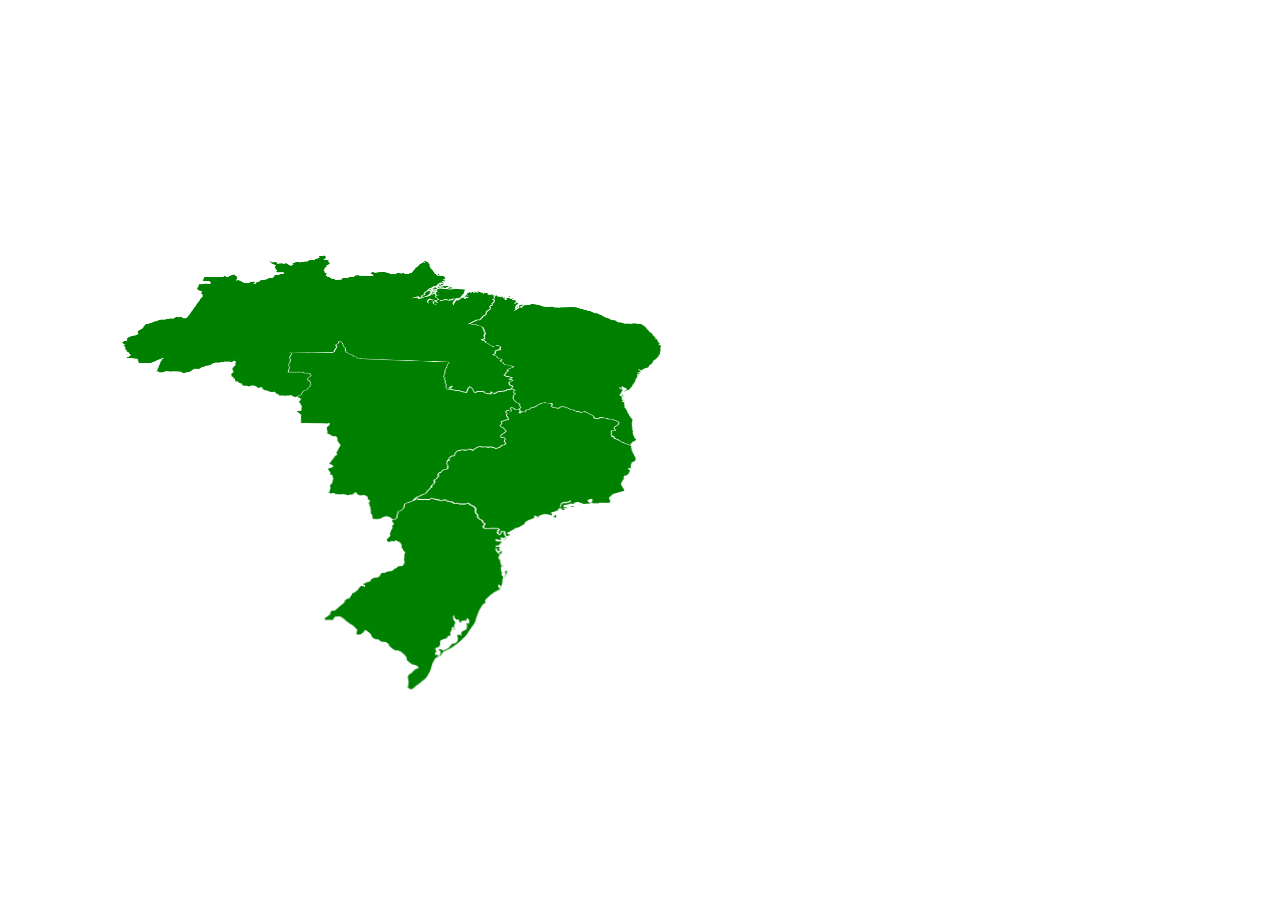
==== commit 8c256f6f: "to conseguindo aos poucos mas ainda preciso que ele fique acima dos outros sem usar z-index" ====
--- a/index.html
+++ b/index.html
@@ -13,17 +13,18 @@
 
 	 <body>
 
+		
 		<div class="Mapa">
 			<svg version="1.1" id="landmarks-brazil" x="0px" y="0px" viewBox="0 0 766.98486 763.13477" xml:space="preserve" sodipodi:docname="Brazilian_states_by_GDP.svg" width="766.98486" height="763.13477" inkscape:version="1.2.1 (9c6d41e410, 2022-07-14)" xmlns:inkscape="http://www.inkscape.org/namespaces/inkscape" xmlns:sodipodi="http://sodipodi.sourceforge.net/DTD/sodipodi-0.dtd" xmlns="http://www.w3.org/2000/svg" xmlns:svg="http://www.w3.org/2000/svg"><defs id="defs807"/><sodipodi:namedview id="namedview805" pagecolor="#ffffff" bordercolor="#000000" borderopacity="0.25" inkscape:showpageshadow="2" inkscape:pageopacity="0.0" inkscape:pagecheckerboard="0" inkscape:deskcolor="#d1d1d1" showgrid="false" inkscape:zoom="1" inkscape:cx="510" inkscape:cy="377" inkscape:window-width="1920" inkscape:window-height="1009" inkscape:window-x="1358" inkscape:window-y="-8" inkscape:window-maximized="1" inkscape:current-layer="landmarks-brazil"/>
-				<g id="g28356" style="fill-opacity:1" transform="translate(-21.0562,-25.12135)">
-					<path id="path236" class="pathS" d="m 3979.1,1572.7 v 0 l 0.1,-0.2 v -0.1 l -0.1,-0.1 -0.2,-0.2 -1,-1 -0.5,-0.5 -0.2,-0.1 -1.2,-0.6 -1.7,-0.4 -0.4,-0.1 h -0.3 l -0.2,-0.1 -0.2,-0.1 -2.1,-1.7 -0.3,-0.3 -0.3,-0.3 -0.3,-0.3 -1.1,-1.2 -0.1,-0.2 -0.1,-0.2 -0.1,-0.6 v -0.2 l 0.1,-0.6 v -0.2 l -0.5,-1.1 -1.5,-2.1 -2.4,-2.1 v -0.2 l -0.1,-0.2 -0.5,-0.3 -0.2,-0.1 -0.2,-0.1 -2.6,-1.2 h -0.1 -0.2 -0.1 l -0.3,0.2 -1.3,0.1 -2.3,-1.6 -1.2,-1 -0.1,-0.2 -0.5,-0.5 -0.1,-0.2 -0.5,-0.3 -0.5,-0.2 -0.4,-0.2 v -1.3 l -0.1,-0.3 v -0.1 l -0.1,-0.1 -0.1,-0.1 -2.1,-2 -0.1,-0.1 -0.2,-0.1 h -0.1 l -1.7,-0.3 h -0.3 -0.3 l -0.5,0.1 -0.9,-0.1 -0.2,-0.1 -0.2,-0.1 -0.3,-0.1 -0.4,-0.3 -0.9,-0.7 -0.6,-0.5 -0.7,-0.6 h -1.5 l -0.1,0.1 h -0.1 -0.1 -0.1 -0.1 -0.1 l -0.2,-0.1 -2.3,-1.3 -0.3,-0.2 -0.1,-0.2 -0.2,-0.2 -1.4,-2.4 v -0.1 -0.2 -0.1 l -0.1,-0.1 -0.3,-0.4 -0.1,-0.2 -1.3,-1.5 -1.9,-1.4 -1.1,-0.8 -0.1,-0.1 h -0.1 -0.6 l -0.2,0.1 -0.1,0.1 -0.1,0.1 -0.1,0.2 v 0.1 l -0.6,1.4 -1.7,1.3 -1.3,1 -0.2,0.1 h -0.1 l -0.9,0.1 h -0.4 -1.4 -0.4 l -0.1,-0.2 0.1,-1.9 v -0.5 -0.3 l 0.1,-0.2 0.2,-0.3 0.1,-0.2 0.1,-0.4 v -0.2 -0.2 l -0.2,-0.6 -0.2,-0.3 -2.2,-2.3 -2.3,-2.2 -0.6,-0.4 -0.9,-0.5 -1.4,-0.9 -2.4,-1.9 -0.3,-0.2 -0.4,-0.4 -0.4,-0.5 -1.3,-1.3 -0.2,-0.2 -2.8,-2.1 -0.4,-0.2 -0.9,-0.2 h -1.4 l -2.5,0.2 -0.2,0.1 -0.5,0.4 -0.1,0.2 -0.6,0.8 -0.1,0.2 v 0.2 0.2 0.4 l -0.1,0.2 -0.7,0.7 -0.2,0.1 -0.2,0.1 -0.2,0.1 -1.5,-0.3 -0.2,-0.1 -0.2,-0.1 h -0.1 l -0.6,0.1 -2.6,0.2 h -0.2 l -0.4,-0.1 h -0.1 l -0.2,-0.1 -0.3,-0.2 -0.2,-0.1 -0.1,-0.1 v -0.4 l 0.1,-0.1 v -0.2 -0.1 l -0.1,-0.1 -0.2,-0.1 -0.1,-0.1 -0.6,-0.2 0.5,-0.1 0.6,-0.2 0.4,-0.2 0.8,-0.5 0.2,-0.2 2.6,-2.4 0.3,-0.3 0.1,-0.2 v -0.1 l 0.1,-1.1 v -0.6 -0.1 l 0.1,-0.2 0.3,-0.6 0.2,-0.3 0.1,-0.2 0.2,-0.2 0.2,-0.1 0.3,-0.1 0.4,-0.1 0.6,-0.1 h 1.1 l 0.5,-0.2 0.2,-0.1 0.2,-0.1 0.2,-0.2 0.2,-0.2 0.5,-0.5 2.5,-2.8 1.9,-1.7 2.2,-2.3 0.1,-0.1 0.1,-0.2 0.6,-1.2 v -0.2 -0.1 -0.3 -0.1 l 0.1,-0.4 0.1,-0.2 0.3,-0.4 0.6,-0.6 0.2,-0.1 0.3,-0.2 0.7,-0.4 0.4,-0.2 1.6,-0.4 0.1,-0.2 0.2,-0.4 2.1,-4.1 v -0.4 l 0.1,-0.2 v -0.1 l 0.1,-0.2 0.2,-0.1 0.2,-0.1 1.9,-0.9 2,-1.9 1,-1.2 0.6,-1.4 1.6,-2.2 0.1,-0.1 0.2,-0.1 0.2,-0.1 h 0.1 0.2 0.4 l 1.9,0.2 0.1,0.1 0.1,0.2 v 0.2 0.1 l 0.1,0.3 0.1,0.1 h 0.1 0.1 l 0.1,-0.1 0.1,-0.2 0.1,-0.2 0.3,-0.8 v -0.3 -0.2 -0.1 l -0.2,-0.2 -0.1,-0.1 -0.2,-0.1 -0.5,-0.2 -0.9,-0.4 -0.1,-0.1 -0.1,-0.1 v -0.1 -0.1 l 0.1,-0.2 0.1,-0.1 0.2,-0.1 0.3,-0.1 0.6,-0.1 0.6,-0.2 0.8,-0.6 0.1,-0.1 0.1,-0.2 v -0.2 l 0.8,-0.2 2.6,-0.9 1.2,-1.1 0.1,-0.1 v -0.2 l -0.1,-0.3 v -0.1 -0.1 l 0.1,-0.2 0.9,-0.9 0.2,-0.1 2.5,-1.2 h 0.2 l 2,-0.2 h 0.1 l 0.7,-0.2 2.1,-1.8 0.1,-0.3 0.1,-0.2 0.1,-0.8 1.5,-2.4 0.1,-0.2 0.1,-0.1 h 0.1 0.1 0.1 l 0.1,0.1 v 0.1 0.1 0.1 0.1 0.1 l 0.1,0.1 h 0.1 0.2 l 1.4,-0.2 h 0.1 l 1.1,-0.5 1.9,-0.8 1.5,-0.4 1.8,-0.2 1.3,-0.5 0.1,-0.1 0.2,-0.1 0.8,-0.7 1.6,-1.8 h 0.1 0.4 l 0.2,-0.1 0.3,-0.1 0.4,-0.3 0.4,-0.3 0.1,-0.1 0.3,-0.4 0.1,-0.2 0.3,-0.5 0.1,-0.1 2,-0.6 0.8,-0.1 0.4,0.4 1.4,0.1 2.9,0.3 3.1,-1 0.8,-0.3 0.1,-0.1 0.1,-0.2 0.1,-0.2 v -0.1 l 0.1,-0.1 0.1,-0.2 0.1,-0.1 h 0.1 0.1 l 1.3,0.5 h 0.1 l 0.1,0.1 0.1,0.1 v 0.1 0.1 0.1 l -0.2,0.6 -0.1,0.2 h 1.1 l 2.6,-0.1 0.3,-0.1 1.6,1.1 0.1,0.1 h 0.1 l 0.2,-0.1 1.1,-0.3 1.8,-0.1 1.6,0.9 0.7,0.3 1.1,-0.2 2,-0.3 1.9,0.2 h 2.4 l 0.8,-0.2 h 0.1 0.1 0.1 l 1.5,0.5 1.1,0.4 h 0.1 l 2.9,1.4 0.2,0.1 0.1,0.1 v 0.1 0.1 l 0.2,0.6 0.8,1.7 0.2,0.1 0.1,0.1 1.7,0.2 h 0.1 l 0.1,-0.1 0.1,-0.1 v -0.1 l -0.1,-0.1 -0.1,-0.2 0.1,-0.2 0.1,-0.1 2,-0.2 0.2,0.1 0.6,0.4 3.5,1.9 2.6,1.5 1.1,1.2 0.1,0.1 0.5,0.4 h 0.1 0.1 l 0.6,-0.1 h 0.1 l 1.8,1 0.1,0.1 2.9,3 0.7,0.8 1.9,2.3 0.1,0.2 0.2,0.6 0.3,0.9 0.1,0.1 2.6,2.8 0.1,0.1 0.9,0.4 0.5,0.1 3.5,0.4 4.7,0.7 1.8,-0.2 0.1,-0.1 0.6,-0.2 h 0.1 l 4,0.3 0.1,0.1 0.5,0.8 0.2,0.6 0.4,1.1 -0.1,0.2 -2.4,1.6 -0.1,0.1 h -0.1 l -0.8,0.2 -0.5,0.1 h -0.1 l -0.2,0.1 -0.1,0.2 -0.1,0.1 -0.5,1.2 -0.1,0.3 v 0.4 0.2 0.4 l 0.1,0.7 0.2,0.8 v 0.2 0.3 l -0.1,0.2 -0.4,1.1 -0.6,1.4 -0.1,0.1 -0.6,0.2 -0.2,-0.1 -0.1,-0.2 -0.5,0.2 -0.9,1 -0.6,0.8 -0.1,1.2 v 0.2 0.1 l 0.1,0.2 2,1 h 0.1 0.1 l 0.1,-0.1 v -0.1 -0.3 l -0.1,-0.3 -0.1,-0.3 -0.1,-0.1 -0.1,-0.1 0.1,-1 1.7,-0.9 h 0.1 0.2 l 0.2,0.1 0.3,0.1 0.3,0.1 0.6,0.3 0.3,0.2 0.1,0.2 v 0.1 l 0.3,0.4 0.3,0.3 1.4,0.9 h 0.6 l -0.9,0.9 -0.7,0.9 -0.2,0.2 -2,3 -0.8,1.4 -1.8,3.1 -0.2,0.5 -0.1,0.3 -0.4,0.7 -0.1,0.2 -1.7,4.2 -1,2.7 -0.1,0.4 -0.1,0.4 -0.3,0.8 -0.1,0.3 -0.2,0.4 -0.8,1.4 -1.1,1.8 -0.9,1.2 -0.2,0.2 -0.9,1.3 -3,4.1 -0.2,0.2 -0.2,0.4 v 0.1 l -0.4,0.7 -0.1,0.2 -0.7,0.9 -0.6,0.8 -1.9,2 -1.3,1.4 -2.4,2.4 -0.4,0.4 -1.3,1.1 -1.9,1.5 -4.7,3.6 -2.5,1.4 -0.4,0.2 -0.7,0.2 -0.2,0.1 -0.3,0.2 -2.6,1.3 -0.3,0.2 -0.5,0.3 -0.6,0.4 -0.1,0.1 -0.1,0.2 -0.6,0.8 -0.6,0.8 -1.7,2.2 -0.1,0.1 h -0.1 l -0.1,-0.1 -0.1,-0.2 v -0.1 -0.4 l 0.2,-0.4 0.2,-0.3 0.2,-0.2 0.2,-0.3 v -0.1 l 0.1,-0.3 0.4,-1.9 v -0.1 l -0.1,-0.2 -0.1,-0.1 -0.6,-0.7 -0.5,-0.5 -0.3,-0.3 -0.1,-0.2 v -0.1 l 0.1,-0.2 0.1,-0.1 0.2,-0.1 0.4,-0.1 h 0.2 l 0.4,0.1 0.5,0.1 0.2,0.1 0.2,0.1 0.2,0.1 0.2,0.1 0.2,0.2 0.1,0.2 0.1,0.1 0.1,0.1 0.1,0.1 0.3,0.1 h 0.1 0.3 l 0.4,-0.1 0.3,-0.1 3,-1.4 0.7,-0.5 0.3,-0.2 2.1,-2.3 1.4,-1.6 0.8,-0.8 v 0.1 l 0.1,0.1 0.3,0.1 h 0.1 0.3 0.4 0.2 l 0.3,-0.1 0.2,-0.1 0.9,-0.6 0.3,-0.2 0.4,-0.4 0.7,-0.9 0.1,-0.2 0.1,-0.2 0.3,-1.3 0.2,-0.8 v -0.2 -0.3 l -0.1,-0.9 v -0.4 -0.1 l -0.2,-0.4 v -0.1 -0.2 l 0.1,-1 0.1,-0.2 0.1,-0.1 0.2,-0.1 1.7,0.1 0.9,0.3 v 0.1 l 0.1,0.7 v 0.1 l 0.1,0.1 0.4,-0.1 0.1,-0.1 0.1,-0.2 -0.4,-1.4 v -0.1 l 0.6,-2.1 0.6,-0.6 1,-0.4 1.9,-1 0.1,-0.1 0.3,-0.2 0.3,-0.2 0.2,-0.2 0.2,-0.2 0.2,-0.4 0.1,-0.3 0.1,-0.3 0.1,-0.2 0.3,-1.6 0.1,-0.6 -0.3,-2.4 0.6,-0.8 0.1,0.2 0.1,0.2 0.5,0.6 0.2,0.1 h 0.1 0.1 l 0.3,-0.1 0.1,-0.2 0.1,-0.1 v -0.1 l 0.1,-0.2 0.4,-1.8 0.1,-0.8 v -0.4 l -0.1,-0.3 -0.2,-0.3 -1,-1.1 -0.2,-0.1 -0.2,-0.1 h -0.3 -0.1 l -0.1,0.1 -0.1,0.1 -0.1,0.1 -0.2,0.5 v 0.3 h 0.1 l 0.1,0.1 v 0.1 0.1 0.1 l -0.1,0.3 -0.1,0.1 -0.1,0.1 -0.1,0.1 -0.1,0.1 h -0.1 l -0.2,0.1 h -0.1 l -1.6,-0.1 -2.4,0.4 h -0.1 l -0.1,0.2 -0.1,0.1 v 0.1 0.2 l -0.1,0.8 v 0.2 0.1 l 0.1,0.2 -0.7,-0.2 -1,-0.5 -0.1,-1.2 0.2,-0.4 v -0.1 -0.1 -0.1 -0.1 l -0.2,-0.2 -0.7,-0.4 -0.1,-0.1 h -0.1 -0.1 l -0.6,0.1 h -0.1 l -0.1,0.2 -0.1,0.1 h -0.1 l -0.2,-0.1 -0.6,-0.5 -0.9,-1.3 -0.5,-1.4 0.1,-0.1 0.1,-0.2 0.1,-0.3 v -0.1 l -0.6,-0.7 -0.1,-0.1 h -0.1 l -0.1,0.1 -0.1,0.1 v 0.1 l -0.5,2.7 v 0.1 l 0.5,2.2 v 0.1 l 0.1,0.1 1.5,2.1 -0.1,0.1 -0.6,0.8 -0.5,1.1 -0.1,0.2 -0.3,1.3 -0.1,0.2 0.1,0.8 v 0.1 0.1 0.1 0.1 l 0.1,0.2 0.3,1.6 v 0.3 l -0.1,0.3 v 0.1 l -0.1,0.1 -0.1,0.1 h -0.1 l -0.4,-0.3 -0.1,-0.1 v -0.1 l 0.1,-0.1 h 0.1 0.1 l 0.1,-0.1 v -0.4 l -0.1,-0.4 -0.5,-1.3 -0.1,-0.1 h -0.1 -0.1 -0.1 l -0.4,-0.3 -0.4,0.2 -0.2,0.2 -0.1,0.2 v 0.1 1.4 l -1.3,2.8 -0.2,0.1 -0.1,0.2 -0.1,0.4 -0.1,0.6 v 1.2 0.2 l 0.1,0.2 0.1,0.2 0.2,0.2 -1,0.6 -1.1,0.5 -0.6,0.1 h -0.1 l -0.2,0.1 -0.1,0.2 -0.2,0.5 -0.2,0.4 -0.1,0.6 v 0.1 l -4.9,1.6 h -0.1 l -0.8,0.5 -0.1,0.1 -0.5,1.1 -0.1,0.3 v 0.4 l -0.1,2.2 -0.7,1.6 -0.1,0.1 -0.4,0.6 -0.1,0.2 -0.2,0.1 -0.3,0.1 -0.6,0.2 -0.7,0.2 -0.6,0.2 -0.2,0.1 -0.2,0.1 -0.1,0.1 -0.1,0.2 -0.1,0.2 v 1.6 l 0.6,0.9 0.3,1 h -0.1 l -0.9,0.4 -0.2,0.1 -0.1,0.1 -0.1,0.2 -0.2,1.3 0.4,0.6 0.1,0.1 h 0.1 0.1 l 0.2,-0.1 0.4,-0.2 1.2,0.4 0.4,0.2 0.2,0.9 v 0.1 l -0.1,0.1 -1.2,0.6 -1.3,0.9 -0.2,0.1 -0.2,0.2 -0.3,0.4 -0.3,0.5 -2,3.5 -0.1,0.2 v 0.1 l -0.9,2.7 -0.3,1 -0.1,0.4 -0.1,0.3 -0.1,0.4 -0.8,2.1 -0.4,0.8 -2.1,3.8 -0.2,0.3 -0.1,0.2 -1.7,2 -0.2,0.2 -3.2,2.6 -0.7,0.6 -3.8,2.9 -1.3,1.2 -0.2,0.2 -0.2,0.2 -0.5,0.4 -0.7,0.5 -0.2,0.1 -1.1,0.6 -0.2,0.1 h -0.1 l -0.2,-0.1 -2.1,-1 -0.1,-0.1 -0.1,-0.1 -0.1,-0.2 -0.1,-0.3 0.1,-0.9 0.1,-0.7 0.2,-0.9 0.1,-0.7 0.1,-0.5 0.1,-0.6 v -0.4 l -0.1,-1.7 -0.1,-0.4 -0.1,-0.3 -0.1,-0.4 -0.1,-0.6 -0.1,-0.3 v -0.4 l 0.1,-0.6 0.1,-0.4 v -0.1 -0.1 l 0.1,-0.3 0.2,-0.3 0.1,-0.3 0.2,-0.2 0.2,-0.2 0.2,-0.2 0.5,-0.4 2.6,-1.8 1,-1.6 1.4,-1.1 z" style="fill-opacity:1" transform="translate(-3550.8686,-814.85365)"/>
-					<path id="path588_1_-0" class="pathS" d="m 4021.3,1482.8 -0.7,-0.8 -2.9,-3 -0.1,-0.1 -1.8,-1 h -0.1 l -0.6,0.1 h -0.1 -0.1 l -0.5,-0.4 -0.1,-0.1 -1.1,-1.2 -2.6,-1.5 -3.5,-1.9 -0.6,-0.4 -0.2,-0.1 -2,0.2 -0.1,0.1 -0.1,0.2 0.1,0.2 0.1,0.1 v 0.1 l -0.1,0.1 -0.1,0.1 h -0.1 l -1.7,-0.2 -0.1,-0.1 -0.1,-0.1 -0.8,-1.7 -0.2,-0.6 v -0.1 -0.1 l -0.1,-0.1 -0.1,-0.1 -2.9,-1.4 h -0.1 l -1.1,-0.4 -1.5,-0.5 h -0.1 -0.1 -0.1 l -0.8,0.2 h -2.4 l -1.9,-0.2 -2,0.3 -1.1,0.2 -0.7,-0.3 -1.6,-0.9 -1.8,0.1 -1.1,0.3 -0.2,0.1 h -0.1 l -0.1,-0.1 -1.6,-1.1 -0.3,0.1 -2.6,0.1 h -1.1 l 0.1,-0.2 0.2,-0.6 v -0.1 -0.1 -0.1 l -0.1,-0.1 -0.1,-0.1 h -0.1 l -1.3,-0.5 h -0.1 -0.1 l -0.1,0.1 -0.1,0.2 -0.1,0.1 v 0.1 l -0.1,0.2 -0.1,0.2 -0.1,0.1 -0.8,0.3 -3.1,1 -2.9,-0.3 -1.4,-0.1 0.6,-0.8 1.2,-2.4 0.2,-0.5 0.6,-1.3 0.1,-0.4 -0.3,-2 v -0.1 l -0.3,-1.6 0.2,-0.7 0.3,-2.8 -0.1,-2.5 v -0.2 -0.1 l 0.1,-0.2 0.3,-0.3 0.1,-0.1 0.4,-0.5 0.2,-0.5 0.1,-0.3 v -0.1 l 0.5,-0.1 h 0.5 l 0.5,0.1 0.2,0.1 2.7,-0.1 0.5,-0.2 0.4,-0.2 h 0.1 0.4 l 0.4,0.1 1,0.2 h 0.1 l 0.2,0.1 0.1,0.4 0.1,0.1 0.2,0.1 2.2,1.4 0.2,0.1 h 0.1 0.4 l 2.7,-0.1 h 0.2 l 0.3,-0.1 0.6,-0.2 0.3,-0.1 0.2,-0.1 0.2,-0.1 0.4,-0.1 h 0.5 0.1 l 1.9,0.5 0.4,0.1 1.9,0.6 2.1,0.6 1.9,0.3 h 0.2 l 0.8,-0.2 2.1,0.3 h 0.1 l 0.3,0.1 0.9,0.5 0.1,0.1 v 0.2 0.1 l 0.1,0.2 0.1,0.1 1.8,1.1 2.8,0.4 1.8,0.1 h 4.4 l 0.7,-0.2 h 0.2 l 1.5,2 0.1,-0.5 0.1,-0.1 0.2,-0.1 0.7,-0.3 h 0.1 0.4 0.5 0.2 l 0.1,-0.1 0.6,-0.5 0.1,-0.1 0.1,-0.1 0.1,-0.1 v -0.1 -0.1 -0.1 -0.4 l -0.1,-0.3 -0.2,-0.4 -0.4,-0.6 -0.1,-0.1 -0.1,-0.2 -0.2,-1.1 v -0.1 l 0.1,-0.2 0.7,-1.4 0.1,-0.2 0.7,-0.7 0.2,-0.2 2.2,-1.1 0.2,-0.1 1.2,0.1 0.2,0.1 0.8,0.2 0.6,0.1 1.3,0.1 h 0.2 l 2.2,-1.1 0.8,-0.8 0.1,-0.2 0.1,-0.2 0.2,-0.5 v -0.1 l 0.1,-0.4 0.1,-0.3 0.1,-0.2 0.2,-0.1 h 0.1 l 1.7,-0.6 1.2,-0.2 h 0.2 0.1 l 1.6,0.8 h 1 l 2.8,-0.2 1,-0.2 1.3,-0.4 1,-0.3 h 0.1 0.8 0.1 l 1.1,0.4 0.2,0.1 0.1,0.1 0.3,0.3 0.5,0.5 1.9,1.4 0.9,0.5 0.4,0.2 1.1,0.5 h 0.1 l 0.6,0.1 h 0.1 1 l 0.4,-0.2 2.6,-1.6 0.5,-0.3 0.5,-0.3 0.3,-0.3 0.1,-0.1 0.3,-0.5 0.3,-0.3 0.2,-0.2 0.3,-0.2 0.3,-0.1 1.6,-0.6 h 0.1 0.1 v 0.1 l -0.1,0.2 v 0.1 l 0.1,0.1 h 0.1 0.8 l 2,-0.2 h 0.1 l 0.1,-0.1 0.1,-0.1 v -0.1 l 0.1,-0.2 0.1,-0.1 h 0.1 0.3 l 1.5,0.1 2.1,0.1 1.9,0.1 h 0.3 l 0.3,-0.1 -0.5,1.1 v 0.2 l 0.1,0.3 0.4,1.1 0.1,0.2 0.1,0.2 0.1,0.2 v 0.2 l -0.1,0.2 -0.1,0.1 -1.2,0.8 -0.4,0.3 -0.1,0.1 h -0.3 l -0.2,-0.1 -0.6,-0.3 -0.1,-0.1 -0.1,-0.2 v -0.2 -0.4 -0.1 l -0.5,-1.4 -0.3,-0.6 -0.1,-0.1 -0.1,-0.1 h -0.1 l -0.1,0.1 0.2,1.2 0.7,3 2,1.7 0.1,0.2 0.6,0.9 v 0.1 0.2 l -0.1,0.3 -0.1,0.1 -0.4,0.6 -0.7,1.2 -0.1,0.2 -0.1,0.5 -0.1,1.4 v 0.6 0.2 l 0.1,0.2 0.1,0.1 0.1,0.2 0.7,0.5 0.2,0.1 -0.1,1.9 0.3,4.4 v 0.1 l 0.2,0.4 0.1,0.2 0.3,0.1 v 0 l 0.1,0.1 h 0.1 l 0.1,-0.1 0.1,-0.1 v -0.1 -0.1 l 0.3,-0.2 0.1,-0.2 h 0.1 0.1 l 0.1,0.1 0.2,0.6 0.1,0.3 0.1,0.7 -0.1,0.1 -0.3,0.1 h -0.2 l -0.2,-0.1 v -0.1 l 0.1,-0.1 h 0.1 0.1 l 0.1,-0.1 v -0.1 l -0.4,0.1 v 0 h -0.1 -0.2 -0.1 l -0.2,0.1 -1,0.5 -0.1,0.2 -0.4,4.1 0.8,2.8 -0.2,0.1 -0.6,0.7 -0.1,0.1 v 0.2 l 0.4,1.9 0.5,0.9 0.1,0.1 0.1,0.2 0.2,0.3 0.1,0.6 -1.1,2.5 -0.2,1.7 -0.5,2.7 -2,5 -0.1,0.1 h -0.1 -0.1 l -0.1,-0.1 -0.1,-0.1 -0.2,-0.2 -0.2,-0.4 -0.1,-0.1 v -0.1 -0.1 l 0.1,-0.3 0.2,-0.4 v -0.1 -0.1 -0.2 l -0.1,-0.1 -1,-1 h -0.1 -0.1 l -0.1,0.1 -0.1,0.2 -0.1,0.2 v 0.1 l 0.1,1.4 0.2,0.9 v 0.1 l 0.1,0.1 1.2,0.8 h 0.1 0.1 0.1 l -1.3,1.8 -1.4,0.5 -0.7,0.3 v 0 l -0.2,0.1 -0.3,0.2 -4.3,2.8 -0.4,0.3 -3.4,2.7 -0.1,0.1 -1,1 -3.5,3.7 -0.5,0.9 -0.6,0.8 -0.2,0.3 h -0.6 l -1.4,-0.9 -0.3,-0.3 -0.3,-0.4 v -0.1 l -0.1,-0.2 -0.3,-0.2 -0.6,-0.3 -0.3,-0.1 -0.3,-0.1 -0.2,-0.1 h -0.2 -0.1 l -1.7,0.9 -0.1,1 0.1,0.1 0.2,0.1 0.1,0.3 0.1,0.3 v 0.3 0.1 l -0.1,0.1 h -0.1 -0.1 l -2,-1 -0.1,-0.2 v -0.1 -0.2 l 0.1,-1.2 0.6,-0.8 0.9,-1 0.5,-0.2 0.1,0.2 0.1,0.1 0.7,-0.2 0.1,-0.1 0.6,-1.4 0.4,-1.1 0.1,-0.2 v -0.3 -0.2 l -0.2,-0.8 -0.1,-0.7 v -0.4 -0.2 -0.4 l 0.1,-0.3 0.5,-1.2 0.1,-0.1 0.1,-0.2 0.2,-0.1 h 0.1 l 0.5,-0.1 0.8,-0.2 h 0.1 l 0.1,-0.1 2.4,-1.6 0.1,-0.2 -0.4,-1.1 -0.2,-0.6 -0.5,-0.8 -0.1,-0.1 -4,-0.3 h -0.1 l -0.6,0.2 -0.1,0.1 -1.8,0.2 -4.7,-0.7 -3.5,-0.4 -0.5,-0.1 -0.9,-0.4 -0.1,-0.1 -2.6,-2.8 -0.1,-0.1 -0.3,-0.9 -0.2,-0.6" style="fill-opacity:1;stroke:#ffffff" transform="translate(-3550.8686,-814.85365)"/>
-					<path id="path590" class="pathS" d="m 4064.2,1451.8 -1.5,-1.5 v -0.1 l 0.1,-0.1 2.9,-2.6 h 0.1 0.1 l 0.2,0.1 0.2,0.1 0.1,0.1 0.6,0.9 -0.1,0.3 -0.5,0.7 -0.2,0.2 -0.1,0.1 -0.2,0.2 -0.1,0.2 -0.6,1.3 v 0.1 l -0.1,0.6 z" style="fill-opacity:1;stroke:#ffffff" transform="translate(-3550.8686,-814.85365)"/>
-					<path id="path592" class="pathS" d="m 4065.4,1479 v 0 l -0.1,-0.2 v -0.3 l 0.3,-1.8 0.4,-0.9 0.6,-1.6 v -0.1 -0.2 l -0.3,-0.5 -0.1,-0.5 0.1,-0.5 0.1,-0.6 v -0.1 l 1.6,-0.8 h 0.1 l 0.2,0.1 0.1,0.1 0.7,0.9 v 0.1 l -0.7,2.7 -0.1,0.2 -0.7,0.6 -0.2,0.2 -0.7,1.3 -0.1,0.2 v 0.1 0.1 0.1 l 0.1,0.2 0.1,0.2 0.1,0.2 -0.1,0.2 -0.1,0.1 -1,0.7 -0.2,0.1 h -0.1 z" style="fill-opacity:1;stroke:#ffffff" transform="translate(-3550.8686,-814.85365)"/>
-					<path id="path1083_3_" class="pathS" d="m 3968.5,1449.4 v -0.1 -0.2 -0.3 l -0.1,-0.3 -0.1,-0.2" style="fill-opacity:1;stroke:#ffffff" transform="translate(-3550.8686,-814.85365)"/>
-					<path id="path1083_2_" class="pathS" d="m 3966.8,1446 -1.6,-2.5 v -0.1 -0.1 l -0.1,-1.2 0.1,-0.8 0.1,-0.3 v -0.1 -0.2 -0.1 l -0.7,-2.1 -0.1,-0.2 -0.5,-0.9 -0.1,-0.1 -4,-2.6 h -0.1 -0.1 l -0.2,0.1 -0.7,0.6 -0.4,0.5 -1.6,0.1 -0.1,-0.2 -0.1,-0.2 -0.1,-0.1 h -0.1 -0.1 l -0.4,0.1 -1.3,0.4 -0.2,0.1 -1.2,0.9 -0.3,-0.2 -1.3,-0.9 h -0.1 -0.1 l -0.9,0.1 -0.3,-2.3 v -0.1 -0.1 l 0.7,-1.5 0.2,-0.2 0.3,-0.2 0.2,-0.1 0.3,-0.4 0.2,-0.2 0.2,-0.2 0.2,-0.2 1.4,-2.3 0.1,-0.2 v -0.1 -0.1 l -0.1,-0.2 -0.5,-0.6 v -0.1 -0.2 -0.4 l 0.1,-0.6 v -0.2 l 0.9,-3.3 0.2,-0.7 1.2,-2.4 0.1,-0.3 0.1,-0.5 0.1,-0.2 v -0.2 -0.2 l -0.1,-0.6 -0.1,-0.2 -0.1,-0.3 -0.1,-0.3 v -0.2 l 0.1,-0.4 0.1,-0.3 0.1,-0.2 0.1,-0.2 0.1,-0.1 0.3,-0.4 0.2,-0.2 0.1,-0.1 0.1,-0.1 0.1,-0.1 0.4,-0.9 v -0.1 -0.2 l -0.2,-0.8 -0.1,-0.2 -0.1,-0.1 -0.1,-0.2 -0.3,-0.2 -0.2,-0.2 -0.1,-0.1 -0.2,-0.2 -0.1,-0.2 -0.3,-1.6 v -0.2 -0.1 l 0.1,-0.3 0.1,-0.2 0.4,-0.4 0.2,-0.2 0.2,-0.2 0.3,-0.2 0.4,-0.2 h 0.1 l 0.3,-0.1 0.2,-0.1 2.2,-1.3 0.2,-0.1 0.2,-0.3 0.2,-0.5 v -0.1 -0.3 l 0.7,-4 0.4,-1.3 v -0.1 l 0.5,-2.3 v -0.7 l 0.1,-0.2 0.1,-0.1 0.1,-0.1 0.3,-0.2 0.4,-0.3 h 0.2 l 0.7,-0.1 0.2,-0.1 1.9,-1.1 0.5,-0.4 0.3,-0.3 0.2,-0.2 0.4,-0.6 0.1,-0.2 1.2,-2.9 v -0.3 -0.5 -0.2 -0.5 l 0.5,-1.4 0.3,-0.8 0.1,-0.2 0.1,-0.2 0.1,-0.2 0.3,-0.2 0.8,-0.5 0.3,-0.2 1.2,-0.5 1.4,-0.5 0.6,-0.2 1,-0.4 1,-0.3 0.2,-0.1 0.5,-0.2 0.2,-0.1 0.5,-0.2 2,-1.3 1.5,-1.1 0.3,-0.1 0.3,-0.1 h 0.2 0.3 l 0.5,0.2 0.4,0.2 0.3,0.1 0.2,0.1 2.5,0.2 h 0.1 l 2.9,0.1 1.6,-0.1 0.2,-0.1 h 0.1 0.1 l 1.5,0.2 0.3,0.1 h 0.1 1.8 l 1.4,-0.6 0.1,-0.2 0.3,-0.5 0.1,-0.1 0.2,-0.2 0.2,-0.1 0.2,-0.1 0.2,-0.1 0.2,-0.1 0.4,0.1 0.5,0.1 0.4,0.2 0.9,0.4 0.7,0.4 0.2,0.2 2.4,0.4 0.6,0.1 2.4,0.8 0.5,0.3 0.2,0.1 0.2,0.1 h 0.7 0.7 l 0.5,-0.1 0.2,-0.1 h 0.1 l 0.2,-0.2 0.2,-0.2 0.2,-0.1 1.4,-0.1 h 1.5 0.1 l 0.1,0.1 0.1,0.1 0.1,0.2 0.1,0.2 0.1,0.2 0.1,0.2 0.2,0.2 0.2,0.1 1.9,0.8 0.2,0.1 1.9,0.4 2.1,0.4 0.2,0.1 0.3,0.2 0.3,0.3 0.1,0.1 0.8,1.5 2,0.2 0.1,-0.2 0.1,-0.1 0.2,-0.1 0.2,-0.1 0.2,-0.1 1.8,0.2 0.2,0.1 0.3,0.1 0.1,0.3 0.1,0.2 0.2,0.1 h 0.9 l 5.4,0.1 1.8,-0.5 0.6,-0.2 0.1,-0.2 0.1,-0.1 0.9,-0.2 0.2,0.1 0.1,0.1 0.1,0.2 1.1,1.5 4.4,3.2 0.1,0.1 0.5,0.6 0.1,0.1 0.5,1.2 v 0.1 l 0.1,3 -0.1,0.1 -0.4,0.6 -0.1,0.1 -0.2,0.9 0.4,1.7 0.1,0.4 0.1,0.2 0.1,0.1 0.1,0.2 0.2,0.1 0.8,0.7 0.3,0.2 0.1,0.1 v 0.1 0.4 l -0.1,1.6 v 0.1 l -0.4,0.5 -0.1,0.1 1,1.7 0.8,1.5 v 0.1 l 1.4,1.2 0.2,0.1 0.5,0.1 0.2,0.1 0.2,0.1 0.1,0.1 0.4,0.4 0.1,0.1 v 0.2 l -0.1,0.8 v 0.1 l 0.9,2 0.1,0.1 0.1,0.1 h 0.1 0.1 l 0.6,0.3 0.3,0.2 v 0.2 0.1 l -0.3,1 -0.1,0.1 -1.4,2.1 h -0.1 l -0.1,0.1 v 0.1 0.1 0.1 l 0.3,1.8 0.1,0.2 0.1,0.1 0.2,0.1 0.3,0.2 0.2,0.1 0.2,0.1 0.6,0.2 h 0.5 l 2.9,-0.1 1.4,-0.2 2.7,-0.4 h 0.1 l 0.6,0.4 1.9,-0.2 h 0.1 l 1.7,0.1 h 0.1 0.1 l 1.9,1.2 v 0.1 0.3 0.1 l -0.1,0.1 -0.2,0.2 -0.2,0.2 -0.4,0.2 h -0.1 l -0.2,0.2 -0.1,0.1 -0.8,3.6 0.3,0.7 0.1,0.2 0.1,0.1 0.1,0.1 0.2,0.1 0.8,0.4 h 0.1 0.1 l 0.1,-0.1 0.7,-0.9 1.3,-2.8 v -0.1 -0.1 -0.1 l 0.1,-0.1 h 0.1 l 0.8,-0.1 0.7,0.1 1,0.3 0.8,0.3 0.1,0.1 -0.2,0.9 -0.2,0.5 -0.1,0.3 v 0.2 0.1 0.2 l 0.8,3.4 v 0.1 l 0.1,0.2 0.5,0.2 0.2,0.1 1,0.2 0.2,1.5 -1.6,1.1 -0.1,0.1 -0.2,0.3 -0.2,0.5 -0.1,0.3 -0.1,0.5 -0.1,0.1 h -0.1 l -0.4,-0.1 -0.2,-0.1 -0.1,-0.1 v -0.1 -0.4 l 0.1,-0.2 0.4,-1.4 0.2,-0.2 0.2,-0.2 0.5,-0.3 0.2,-0.1 h 0.2 l 0.3,-0.1 h 0.1 l 0.2,-0.2 -0.1,-0.2 h -0.1 l -1.7,0.6 -1.1,0.6 h -1.1 l -0.4,-0.4 -0.7,-0.2 -0.7,0.4 -0.2,0.6 -0.1,0.4 0.2,0.3 0.3,0.4 0.1,0.2 v 0.1 0.1 l -0.9,0.9 -0.3,0.1 h -0.1 l -1.6,-0.3 -1.4,-0.3 -0.9,-0.5 -0.2,-0.1 -0.1,-0.1 -0.4,0.2 -0.2,1 0.3,0.4 0.2,0.1 1.1,0.4 0.6,0.1 h 0.3 l 0.7,-0.1 0.8,-0.2 h 0.1 l 2.4,0.6 h 0.1 l 0.1,0.1 0.2,0.4 v 0.1 l -0.1,0.1 -0.2,0.1 -0.1,0.1 -0.3,0.1 -0.5,0.3 -0.1,0.1 -0.5,0.6 -0.8,1.3 -0.6,1.2 -1.5,0.9 -2.9,0.6 -0.1,0.1 -0.2,0.4 v 0.1 l 0.1,0.1 2.4,-0.2 1.2,-0.2 0.2,1.3 -0.2,0.8 -0.3,0.1 v 0 h -0.3 l -1.9,-0.1 -2.1,-0.1 -1.5,-0.1 h -0.3 -0.1 l -0.1,0.1 -0.1,0.2 v 0.1 l -0.1,0.1 -0.1,0.1 h -0.1 l -2,0.2 h -0.8 -0.1 l -0.1,-0.1 v -0.1 l 0.1,-0.2 v -0.1 h -0.1 -0.1 l -1.6,0.6 -0.3,0.1 -0.3,0.2 -0.2,0.2 -0.3,0.3 -0.3,0.5 -0.1,0.1 -0.3,0.3 -0.5,0.3 -0.5,0.3 -2.6,1.6 -0.4,0.2 h -1 -0.1 l -0.6,-0.1 h -0.1 l -1.1,-0.5 -0.4,-0.2 -0.9,-0.5 -1.9,-1.4 -0.5,-0.5 -0.3,-0.3 -0.1,-0.1 -0.2,-0.1 -1.1,-0.4 h -0.2 -0.8 -0.1 l -1,0.3 -1.3,0.4 -1,0.2 -2.8,0.2 h -1 l -1.6,-0.8 h -0.1 -0.2 l -1.2,0.2 -1.7,0.6 h -0.1 l -0.2,0.1 -0.1,0.2 -0.1,0.3 -0.1,0.4 v 0.1 l -0.2,0.5 -0.1,0.2 -0.1,0.2 -0.8,0.8 -2.2,1.1 h -0.2 l -1.3,-0.1 -0.6,-0.1 -0.8,-0.2 -0.2,-0.1 -1.2,-0.1 -0.2,0.1 -2.2,1.1 -0.2,0.2 -0.7,0.7 -0.1,0.2 -0.7,1.4 -0.1,0.2 v 0.1 l 0.2,1.1 0.1,0.2 0.1,0.1 0.4,0.6 0.2,0.4 0.1,0.3 v 0.4 0.1 0.1 0.1 l -0.1,0.1 -0.1,0.1 -0.2,0.1 -0.6,0.5 -0.1,0.1 h -0.1 -0.6 -0.4 -0.1 l -0.7,0.3 -0.2,0.1 -0.1,0.1 -0.1,0.5 -1.5,-2 h -0.1 l -0.8,0.2 h -1.5 l -4.7,-0.1 -2.8,-0.4 -1.8,-1.1 -0.1,-0.1 -0.1,-0.2 v -0.1 -0.2 l -0.1,-0.1 -0.9,-0.5 -0.3,-0.1 h -0.1 l -1.8,-0.3 -1.1,0.2 h -0.2 l -1.9,-0.3 -2.1,-0.6 -1.9,-0.6 -0.4,-0.1 -1.9,-0.5 h -0.1 -0.5 l -0.4,0.1 -0.2,0.1 -0.2,0.1 -0.3,0.1 -0.6,0.2 -0.3,0.1 h -0.2 l -2.7,0.1 h -0.4 -0.1 l -0.2,-0.1 -2.2,-1.4 -0.2,-0.1 -0.1,-0.1 -0.1,-0.4 -0.2,-0.1 h -0.1 l -1,-0.2 -0.4,-0.1 h -0.4 -0.1 l -0.4,0.2 -0.5,0.2 -2.7,0.1 -0.2,-0.1 -0.5,-0.1" style="fill-opacity:1;stroke:#ffffff" transform="translate(-3550.8686,-814.85365)"/>
-					<path id="path1085" class="pathS" d="m 4070.6,1434.5 v 0 l -0.6,-0.4 -0.1,-0.1 -0.1,-0.7 v -0.2 l 0.1,-0.1 0.3,-0.6 0.3,-0.2 0.1,-0.1 0.3,-0.2 0.3,-0.2 h 0.1 0.1 l 0.1,0.2 v 0.1 0.1 l -0.2,1.9 v 0.1 l -0.1,0.2 -0.4,0.2 h -0.1 z" style="fill-opacity:1;stroke:#ffffff" transform="translate(-3550.8686,-814.85365)"/>
-					<path class="pathS" d="m 512.9,628.2 c 0,0 -0.1,0 -0.1,0 -0.9,-0.1 -1.8,-0.1 -2.7,-0.1 -0.9,0 -1.8,0.2 -2.6,0 -0.1,0 -0.2,0 -0.3,0 -0.2,-0.1 -0.4,-0.1 -0.6,0.1 -0.4,-0.9 -1.3,-1.6 -2.3,-1.5 -0.1,0 -0.3,0.1 -0.4,0.1 -0.2,-0.2 -0.4,-0.3 -0.5,-0.5 -2.9,-4.5 -8.1,-7.7 -13.3,-7.5 -4.7,0.2 -8.6,2.1 -11.3,5.2 -0.1,0 -0.1,0 -0.2,0 -4.3,-6.1 -10.6,-10.6 -19.3,-11.8 -3.6,-0.5 -7.1,-0.2 -10.1,0.8 -0.6,-0.5 -1.3,-0.9 -2,-1.3 -7,-4.1 -17.3,-1.9 -21.2,5.6 -0.3,0.5 -0.5,1 -0.7,1.6 -1,1.8 -1.6,3.9 -1.9,6.1 -1.2,1.5 -2.2,3.3 -2.6,5.4 -0.1,0.6 -0.2,1.2 -0.3,1.8 -2.3,0.2 -3,4 -0.3,5 0.2,0.1 0.3,0.1 0.5,0.1 0.2,0.9 0.4,1.8 0.8,2.6 0,0.1 -0.1,0.3 -0.1,0.4 -0.3,1.8 -0.6,3.6 -0.8,5.3 -1.8,1.2 -3.4,2.8 -4.5,4.9 -0.1,0.2 -0.1,0.3 -0.2,0.5 -0.1,0.1 -0.2,0.1 -0.3,0.2 -0.3,-0.1 -0.5,-0.2 -0.9,-0.2 -3.1,0 -3.2,4.6 -0.3,5 -0.8,6 1.3,12.4 6.9,15.4 1.3,0.9 2.7,1.6 4.2,2 7.7,3.5 15.7,6 23.9,7.4 0.4,0.3 0.7,0.6 1.1,0.9 2.7,2.1 5.6,3.5 9,4.5 0.8,0.2 1.6,0.4 2.4,0.6 0,0.2 0,0.3 0.1,0.4 1.2,8 11.7,13.2 19.1,10.8 1.8,-0.6 3.3,-1.4 4.7,-2.3 1.4,-0.1 2.3,-1 2.9,-2.1 0.4,0.1 0.8,0.3 1.2,0.4 0.3,0.1 0.7,0.1 1,0 0.3,0 0.6,-0.1 0.9,-0.3 0.3,-0.2 0.5,-0.4 0.7,-0.6 0.2,-0.2 0.4,-0.5 0.4,-0.9 0,-0.2 0.1,-0.4 0.1,-0.7 0,-0.5 -0.1,-0.9 -0.3,-1.3 -0.1,-0.2 -0.3,-0.3 -0.4,-0.5 -0.3,-0.3 -0.7,-0.5 -1.1,-0.6 0,0 -0.1,0 -0.1,-0.1 0.8,-2.1 1.2,-4.3 1.2,-6.8 0.4,-0.4 0.8,-0.8 1.3,-1.1 1.8,-1.2 3.4,-3.1 2.4,-5.4 -0.4,-1 -1.2,-1.6 -2.1,-2 4.3,-7.4 7.5,-15.3 9.5,-23.7 3.7,-2.7 6.2,-6.6 5.9,-11.8 -0.1,-2.5 -0.9,-5.2 -2.2,-7.6 0.3,0 0.6,-0.1 0.9,-0.2 0.4,-0.2 0.7,-0.6 1.1,-0.7 0.4,-0.1 0.9,-0.1 1.4,-0.1 0.5,0 1.1,0.1 1.6,0.1 0.4,0 1,0.3 1.4,0 0.4,-0.3 0.5,-0.9 0.6,-1.3 -0.2,-0.3 -0.9,-0.5 -1.2,-0.2 z" id="path25894" style="fill-opacity:1;stroke:none"/>
+				<g class="pathS" id="g28356" style="fill-opacity:1" transform="translate(-21.0562,-25.12135)">
+					<path onclick="clicou()" id="path236" class="pathS" d="m 3979.1,1572.7 v 0 l 0.1,-0.2 v -0.1 l -0.1,-0.1 -0.2,-0.2 -1,-1 -0.5,-0.5 -0.2,-0.1 -1.2,-0.6 -1.7,-0.4 -0.4,-0.1 h -0.3 l -0.2,-0.1 -0.2,-0.1 -2.1,-1.7 -0.3,-0.3 -0.3,-0.3 -0.3,-0.3 -1.1,-1.2 -0.1,-0.2 -0.1,-0.2 -0.1,-0.6 v -0.2 l 0.1,-0.6 v -0.2 l -0.5,-1.1 -1.5,-2.1 -2.4,-2.1 v -0.2 l -0.1,-0.2 -0.5,-0.3 -0.2,-0.1 -0.2,-0.1 -2.6,-1.2 h -0.1 -0.2 -0.1 l -0.3,0.2 -1.3,0.1 -2.3,-1.6 -1.2,-1 -0.1,-0.2 -0.5,-0.5 -0.1,-0.2 -0.5,-0.3 -0.5,-0.2 -0.4,-0.2 v -1.3 l -0.1,-0.3 v -0.1 l -0.1,-0.1 -0.1,-0.1 -2.1,-2 -0.1,-0.1 -0.2,-0.1 h -0.1 l -1.7,-0.3 h -0.3 -0.3 l -0.5,0.1 -0.9,-0.1 -0.2,-0.1 -0.2,-0.1 -0.3,-0.1 -0.4,-0.3 -0.9,-0.7 -0.6,-0.5 -0.7,-0.6 h -1.5 l -0.1,0.1 h -0.1 -0.1 -0.1 -0.1 -0.1 l -0.2,-0.1 -2.3,-1.3 -0.3,-0.2 -0.1,-0.2 -0.2,-0.2 -1.4,-2.4 v -0.1 -0.2 -0.1 l -0.1,-0.1 -0.3,-0.4 -0.1,-0.2 -1.3,-1.5 -1.9,-1.4 -1.1,-0.8 -0.1,-0.1 h -0.1 -0.6 l -0.2,0.1 -0.1,0.1 -0.1,0.1 -0.1,0.2 v 0.1 l -0.6,1.4 -1.7,1.3 -1.3,1 -0.2,0.1 h -0.1 l -0.9,0.1 h -0.4 -1.4 -0.4 l -0.1,-0.2 0.1,-1.9 v -0.5 -0.3 l 0.1,-0.2 0.2,-0.3 0.1,-0.2 0.1,-0.4 v -0.2 -0.2 l -0.2,-0.6 -0.2,-0.3 -2.2,-2.3 -2.3,-2.2 -0.6,-0.4 -0.9,-0.5 -1.4,-0.9 -2.4,-1.9 -0.3,-0.2 -0.4,-0.4 -0.4,-0.5 -1.3,-1.3 -0.2,-0.2 -2.8,-2.1 -0.4,-0.2 -0.9,-0.2 h -1.4 l -2.5,0.2 -0.2,0.1 -0.5,0.4 -0.1,0.2 -0.6,0.8 -0.1,0.2 v 0.2 0.2 0.4 l -0.1,0.2 -0.7,0.7 -0.2,0.1 -0.2,0.1 -0.2,0.1 -1.5,-0.3 -0.2,-0.1 -0.2,-0.1 h -0.1 l -0.6,0.1 -2.6,0.2 h -0.2 l -0.4,-0.1 h -0.1 l -0.2,-0.1 -0.3,-0.2 -0.2,-0.1 -0.1,-0.1 v -0.4 l 0.1,-0.1 v -0.2 -0.1 l -0.1,-0.1 -0.2,-0.1 -0.1,-0.1 -0.6,-0.2 0.5,-0.1 0.6,-0.2 0.4,-0.2 0.8,-0.5 0.2,-0.2 2.6,-2.4 0.3,-0.3 0.1,-0.2 v -0.1 l 0.1,-1.1 v -0.6 -0.1 l 0.1,-0.2 0.3,-0.6 0.2,-0.3 0.1,-0.2 0.2,-0.2 0.2,-0.1 0.3,-0.1 0.4,-0.1 0.6,-0.1 h 1.1 l 0.5,-0.2 0.2,-0.1 0.2,-0.1 0.2,-0.2 0.2,-0.2 0.5,-0.5 2.5,-2.8 1.9,-1.7 2.2,-2.3 0.1,-0.1 0.1,-0.2 0.6,-1.2 v -0.2 -0.1 -0.3 -0.1 l 0.1,-0.4 0.1,-0.2 0.3,-0.4 0.6,-0.6 0.2,-0.1 0.3,-0.2 0.7,-0.4 0.4,-0.2 1.6,-0.4 0.1,-0.2 0.2,-0.4 2.1,-4.1 v -0.4 l 0.1,-0.2 v -0.1 l 0.1,-0.2 0.2,-0.1 0.2,-0.1 1.9,-0.9 2,-1.9 1,-1.2 0.6,-1.4 1.6,-2.2 0.1,-0.1 0.2,-0.1 0.2,-0.1 h 0.1 0.2 0.4 l 1.9,0.2 0.1,0.1 0.1,0.2 v 0.2 0.1 l 0.1,0.3 0.1,0.1 h 0.1 0.1 l 0.1,-0.1 0.1,-0.2 0.1,-0.2 0.3,-0.8 v -0.3 -0.2 -0.1 l -0.2,-0.2 -0.1,-0.1 -0.2,-0.1 -0.5,-0.2 -0.9,-0.4 -0.1,-0.1 -0.1,-0.1 v -0.1 -0.1 l 0.1,-0.2 0.1,-0.1 0.2,-0.1 0.3,-0.1 0.6,-0.1 0.6,-0.2 0.8,-0.6 0.1,-0.1 0.1,-0.2 v -0.2 l 0.8,-0.2 2.6,-0.9 1.2,-1.1 0.1,-0.1 v -0.2 l -0.1,-0.3 v -0.1 -0.1 l 0.1,-0.2 0.9,-0.9 0.2,-0.1 2.5,-1.2 h 0.2 l 2,-0.2 h 0.1 l 0.7,-0.2 2.1,-1.8 0.1,-0.3 0.1,-0.2 0.1,-0.8 1.5,-2.4 0.1,-0.2 0.1,-0.1 h 0.1 0.1 0.1 l 0.1,0.1 v 0.1 0.1 0.1 0.1 0.1 l 0.1,0.1 h 0.1 0.2 l 1.4,-0.2 h 0.1 l 1.1,-0.5 1.9,-0.8 1.5,-0.4 1.8,-0.2 1.3,-0.5 0.1,-0.1 0.2,-0.1 0.8,-0.7 1.6,-1.8 h 0.1 0.4 l 0.2,-0.1 0.3,-0.1 0.4,-0.3 0.4,-0.3 0.1,-0.1 0.3,-0.4 0.1,-0.2 0.3,-0.5 0.1,-0.1 2,-0.6 0.8,-0.1 0.4,0.4 1.4,0.1 2.9,0.3 3.1,-1 0.8,-0.3 0.1,-0.1 0.1,-0.2 0.1,-0.2 v -0.1 l 0.1,-0.1 0.1,-0.2 0.1,-0.1 h 0.1 0.1 l 1.3,0.5 h 0.1 l 0.1,0.1 0.1,0.1 v 0.1 0.1 0.1 l -0.2,0.6 -0.1,0.2 h 1.1 l 2.6,-0.1 0.3,-0.1 1.6,1.1 0.1,0.1 h 0.1 l 0.2,-0.1 1.1,-0.3 1.8,-0.1 1.6,0.9 0.7,0.3 1.1,-0.2 2,-0.3 1.9,0.2 h 2.4 l 0.8,-0.2 h 0.1 0.1 0.1 l 1.5,0.5 1.1,0.4 h 0.1 l 2.9,1.4 0.2,0.1 0.1,0.1 v 0.1 0.1 l 0.2,0.6 0.8,1.7 0.2,0.1 0.1,0.1 1.7,0.2 h 0.1 l 0.1,-0.1 0.1,-0.1 v -0.1 l -0.1,-0.1 -0.1,-0.2 0.1,-0.2 0.1,-0.1 2,-0.2 0.2,0.1 0.6,0.4 3.5,1.9 2.6,1.5 1.1,1.2 0.1,0.1 0.5,0.4 h 0.1 0.1 l 0.6,-0.1 h 0.1 l 1.8,1 0.1,0.1 2.9,3 0.7,0.8 1.9,2.3 0.1,0.2 0.2,0.6 0.3,0.9 0.1,0.1 2.6,2.8 0.1,0.1 0.9,0.4 0.5,0.1 3.5,0.4 4.7,0.7 1.8,-0.2 0.1,-0.1 0.6,-0.2 h 0.1 l 4,0.3 0.1,0.1 0.5,0.8 0.2,0.6 0.4,1.1 -0.1,0.2 -2.4,1.6 -0.1,0.1 h -0.1 l -0.8,0.2 -0.5,0.1 h -0.1 l -0.2,0.1 -0.1,0.2 -0.1,0.1 -0.5,1.2 -0.1,0.3 v 0.4 0.2 0.4 l 0.1,0.7 0.2,0.8 v 0.2 0.3 l -0.1,0.2 -0.4,1.1 -0.6,1.4 -0.1,0.1 -0.6,0.2 -0.2,-0.1 -0.1,-0.2 -0.5,0.2 -0.9,1 -0.6,0.8 -0.1,1.2 v 0.2 0.1 l 0.1,0.2 2,1 h 0.1 0.1 l 0.1,-0.1 v -0.1 -0.3 l -0.1,-0.3 -0.1,-0.3 -0.1,-0.1 -0.1,-0.1 0.1,-1 1.7,-0.9 h 0.1 0.2 l 0.2,0.1 0.3,0.1 0.3,0.1 0.6,0.3 0.3,0.2 0.1,0.2 v 0.1 l 0.3,0.4 0.3,0.3 1.4,0.9 h 0.6 l -0.9,0.9 -0.7,0.9 -0.2,0.2 -2,3 -0.8,1.4 -1.8,3.1 -0.2,0.5 -0.1,0.3 -0.4,0.7 -0.1,0.2 -1.7,4.2 -1,2.7 -0.1,0.4 -0.1,0.4 -0.3,0.8 -0.1,0.3 -0.2,0.4 -0.8,1.4 -1.1,1.8 -0.9,1.2 -0.2,0.2 -0.9,1.3 -3,4.1 -0.2,0.2 -0.2,0.4 v 0.1 l -0.4,0.7 -0.1,0.2 -0.7,0.9 -0.6,0.8 -1.9,2 -1.3,1.4 -2.4,2.4 -0.4,0.4 -1.3,1.1 -1.9,1.5 -4.7,3.6 -2.5,1.4 -0.4,0.2 -0.7,0.2 -0.2,0.1 -0.3,0.2 -2.6,1.3 -0.3,0.2 -0.5,0.3 -0.6,0.4 -0.1,0.1 -0.1,0.2 -0.6,0.8 -0.6,0.8 -1.7,2.2 -0.1,0.1 h -0.1 l -0.1,-0.1 -0.1,-0.2 v -0.1 -0.4 l 0.2,-0.4 0.2,-0.3 0.2,-0.2 0.2,-0.3 v -0.1 l 0.1,-0.3 0.4,-1.9 v -0.1 l -0.1,-0.2 -0.1,-0.1 -0.6,-0.7 -0.5,-0.5 -0.3,-0.3 -0.1,-0.2 v -0.1 l 0.1,-0.2 0.1,-0.1 0.2,-0.1 0.4,-0.1 h 0.2 l 0.4,0.1 0.5,0.1 0.2,0.1 0.2,0.1 0.2,0.1 0.2,0.1 0.2,0.2 0.1,0.2 0.1,0.1 0.1,0.1 0.1,0.1 0.3,0.1 h 0.1 0.3 l 0.4,-0.1 0.3,-0.1 3,-1.4 0.7,-0.5 0.3,-0.2 2.1,-2.3 1.4,-1.6 0.8,-0.8 v 0.1 l 0.1,0.1 0.3,0.1 h 0.1 0.3 0.4 0.2 l 0.3,-0.1 0.2,-0.1 0.9,-0.6 0.3,-0.2 0.4,-0.4 0.7,-0.9 0.1,-0.2 0.1,-0.2 0.3,-1.3 0.2,-0.8 v -0.2 -0.3 l -0.1,-0.9 v -0.4 -0.1 l -0.2,-0.4 v -0.1 -0.2 l 0.1,-1 0.1,-0.2 0.1,-0.1 0.2,-0.1 1.7,0.1 0.9,0.3 v 0.1 l 0.1,0.7 v 0.1 l 0.1,0.1 0.4,-0.1 0.1,-0.1 0.1,-0.2 -0.4,-1.4 v -0.1 l 0.6,-2.1 0.6,-0.6 1,-0.4 1.9,-1 0.1,-0.1 0.3,-0.2 0.3,-0.2 0.2,-0.2 0.2,-0.2 0.2,-0.4 0.1,-0.3 0.1,-0.3 0.1,-0.2 0.3,-1.6 0.1,-0.6 -0.3,-2.4 0.6,-0.8 0.1,0.2 0.1,0.2 0.5,0.6 0.2,0.1 h 0.1 0.1 l 0.3,-0.1 0.1,-0.2 0.1,-0.1 v -0.1 l 0.1,-0.2 0.4,-1.8 0.1,-0.8 v -0.4 l -0.1,-0.3 -0.2,-0.3 -1,-1.1 -0.2,-0.1 -0.2,-0.1 h -0.3 -0.1 l -0.1,0.1 -0.1,0.1 -0.1,0.1 -0.2,0.5 v 0.3 h 0.1 l 0.1,0.1 v 0.1 0.1 0.1 l -0.1,0.3 -0.1,0.1 -0.1,0.1 -0.1,0.1 -0.1,0.1 h -0.1 l -0.2,0.1 h -0.1 l -1.6,-0.1 -2.4,0.4 h -0.1 l -0.1,0.2 -0.1,0.1 v 0.1 0.2 l -0.1,0.8 v 0.2 0.1 l 0.1,0.2 -0.7,-0.2 -1,-0.5 -0.1,-1.2 0.2,-0.4 v -0.1 -0.1 -0.1 -0.1 l -0.2,-0.2 -0.7,-0.4 -0.1,-0.1 h -0.1 -0.1 l -0.6,0.1 h -0.1 l -0.1,0.2 -0.1,0.1 h -0.1 l -0.2,-0.1 -0.6,-0.5 -0.9,-1.3 -0.5,-1.4 0.1,-0.1 0.1,-0.2 0.1,-0.3 v -0.1 l -0.6,-0.7 -0.1,-0.1 h -0.1 l -0.1,0.1 -0.1,0.1 v 0.1 l -0.5,2.7 v 0.1 l 0.5,2.2 v 0.1 l 0.1,0.1 1.5,2.1 -0.1,0.1 -0.6,0.8 -0.5,1.1 -0.1,0.2 -0.3,1.3 -0.1,0.2 0.1,0.8 v 0.1 0.1 0.1 0.1 l 0.1,0.2 0.3,1.6 v 0.3 l -0.1,0.3 v 0.1 l -0.1,0.1 -0.1,0.1 h -0.1 l -0.4,-0.3 -0.1,-0.1 v -0.1 l 0.1,-0.1 h 0.1 0.1 l 0.1,-0.1 v -0.4 l -0.1,-0.4 -0.5,-1.3 -0.1,-0.1 h -0.1 -0.1 -0.1 l -0.4,-0.3 -0.4,0.2 -0.2,0.2 -0.1,0.2 v 0.1 1.4 l -1.3,2.8 -0.2,0.1 -0.1,0.2 -0.1,0.4 -0.1,0.6 v 1.2 0.2 l 0.1,0.2 0.1,0.2 0.2,0.2 -1,0.6 -1.1,0.5 -0.6,0.1 h -0.1 l -0.2,0.1 -0.1,0.2 -0.2,0.5 -0.2,0.4 -0.1,0.6 v 0.1 l -4.9,1.6 h -0.1 l -0.8,0.5 -0.1,0.1 -0.5,1.1 -0.1,0.3 v 0.4 l -0.1,2.2 -0.7,1.6 -0.1,0.1 -0.4,0.6 -0.1,0.2 -0.2,0.1 -0.3,0.1 -0.6,0.2 -0.7,0.2 -0.6,0.2 -0.2,0.1 -0.2,0.1 -0.1,0.1 -0.1,0.2 -0.1,0.2 v 1.6 l 0.6,0.9 0.3,1 h -0.1 l -0.9,0.4 -0.2,0.1 -0.1,0.1 -0.1,0.2 -0.2,1.3 0.4,0.6 0.1,0.1 h 0.1 0.1 l 0.2,-0.1 0.4,-0.2 1.2,0.4 0.4,0.2 0.2,0.9 v 0.1 l -0.1,0.1 -1.2,0.6 -1.3,0.9 -0.2,0.1 -0.2,0.2 -0.3,0.4 -0.3,0.5 -2,3.5 -0.1,0.2 v 0.1 l -0.9,2.7 -0.3,1 -0.1,0.4 -0.1,0.3 -0.1,0.4 -0.8,2.1 -0.4,0.8 -2.1,3.8 -0.2,0.3 -0.1,0.2 -1.7,2 -0.2,0.2 -3.2,2.6 -0.7,0.6 -3.8,2.9 -1.3,1.2 -0.2,0.2 -0.2,0.2 -0.5,0.4 -0.7,0.5 -0.2,0.1 -1.1,0.6 -0.2,0.1 h -0.1 l -0.2,-0.1 -2.1,-1 -0.1,-0.1 -0.1,-0.1 -0.1,-0.2 -0.1,-0.3 0.1,-0.9 0.1,-0.7 0.2,-0.9 0.1,-0.7 0.1,-0.5 0.1,-0.6 v -0.4 l -0.1,-1.7 -0.1,-0.4 -0.1,-0.3 -0.1,-0.4 -0.1,-0.6 -0.1,-0.3 v -0.4 l 0.1,-0.6 0.1,-0.4 v -0.1 -0.1 l 0.1,-0.3 0.2,-0.3 0.1,-0.3 0.2,-0.2 0.2,-0.2 0.2,-0.2 0.5,-0.4 2.6,-1.8 1,-1.6 1.4,-1.1 z" style="fill-opacity:1" transform="translate(-3550.8686,-814.85365)"/>
+					<path onclick="clicou()" id="path588_1_-0" class="pathS" d="m 4021.3,1482.8 -0.7,-0.8 -2.9,-3 -0.1,-0.1 -1.8,-1 h -0.1 l -0.6,0.1 h -0.1 -0.1 l -0.5,-0.4 -0.1,-0.1 -1.1,-1.2 -2.6,-1.5 -3.5,-1.9 -0.6,-0.4 -0.2,-0.1 -2,0.2 -0.1,0.1 -0.1,0.2 0.1,0.2 0.1,0.1 v 0.1 l -0.1,0.1 -0.1,0.1 h -0.1 l -1.7,-0.2 -0.1,-0.1 -0.1,-0.1 -0.8,-1.7 -0.2,-0.6 v -0.1 -0.1 l -0.1,-0.1 -0.1,-0.1 -2.9,-1.4 h -0.1 l -1.1,-0.4 -1.5,-0.5 h -0.1 -0.1 -0.1 l -0.8,0.2 h -2.4 l -1.9,-0.2 -2,0.3 -1.1,0.2 -0.7,-0.3 -1.6,-0.9 -1.8,0.1 -1.1,0.3 -0.2,0.1 h -0.1 l -0.1,-0.1 -1.6,-1.1 -0.3,0.1 -2.6,0.1 h -1.1 l 0.1,-0.2 0.2,-0.6 v -0.1 -0.1 -0.1 l -0.1,-0.1 -0.1,-0.1 h -0.1 l -1.3,-0.5 h -0.1 -0.1 l -0.1,0.1 -0.1,0.2 -0.1,0.1 v 0.1 l -0.1,0.2 -0.1,0.2 -0.1,0.1 -0.8,0.3 -3.1,1 -2.9,-0.3 -1.4,-0.1 0.6,-0.8 1.2,-2.4 0.2,-0.5 0.6,-1.3 0.1,-0.4 -0.3,-2 v -0.1 l -0.3,-1.6 0.2,-0.7 0.3,-2.8 -0.1,-2.5 v -0.2 -0.1 l 0.1,-0.2 0.3,-0.3 0.1,-0.1 0.4,-0.5 0.2,-0.5 0.1,-0.3 v -0.1 l 0.5,-0.1 h 0.5 l 0.5,0.1 0.2,0.1 2.7,-0.1 0.5,-0.2 0.4,-0.2 h 0.1 0.4 l 0.4,0.1 1,0.2 h 0.1 l 0.2,0.1 0.1,0.4 0.1,0.1 0.2,0.1 2.2,1.4 0.2,0.1 h 0.1 0.4 l 2.7,-0.1 h 0.2 l 0.3,-0.1 0.6,-0.2 0.3,-0.1 0.2,-0.1 0.2,-0.1 0.4,-0.1 h 0.5 0.1 l 1.9,0.5 0.4,0.1 1.9,0.6 2.1,0.6 1.9,0.3 h 0.2 l 0.8,-0.2 2.1,0.3 h 0.1 l 0.3,0.1 0.9,0.5 0.1,0.1 v 0.2 0.1 l 0.1,0.2 0.1,0.1 1.8,1.1 2.8,0.4 1.8,0.1 h 4.4 l 0.7,-0.2 h 0.2 l 1.5,2 0.1,-0.5 0.1,-0.1 0.2,-0.1 0.7,-0.3 h 0.1 0.4 0.5 0.2 l 0.1,-0.1 0.6,-0.5 0.1,-0.1 0.1,-0.1 0.1,-0.1 v -0.1 -0.1 -0.1 -0.4 l -0.1,-0.3 -0.2,-0.4 -0.4,-0.6 -0.1,-0.1 -0.1,-0.2 -0.2,-1.1 v -0.1 l 0.1,-0.2 0.7,-1.4 0.1,-0.2 0.7,-0.7 0.2,-0.2 2.2,-1.1 0.2,-0.1 1.2,0.1 0.2,0.1 0.8,0.2 0.6,0.1 1.3,0.1 h 0.2 l 2.2,-1.1 0.8,-0.8 0.1,-0.2 0.1,-0.2 0.2,-0.5 v -0.1 l 0.1,-0.4 0.1,-0.3 0.1,-0.2 0.2,-0.1 h 0.1 l 1.7,-0.6 1.2,-0.2 h 0.2 0.1 l 1.6,0.8 h 1 l 2.8,-0.2 1,-0.2 1.3,-0.4 1,-0.3 h 0.1 0.8 0.1 l 1.1,0.4 0.2,0.1 0.1,0.1 0.3,0.3 0.5,0.5 1.9,1.4 0.9,0.5 0.4,0.2 1.1,0.5 h 0.1 l 0.6,0.1 h 0.1 1 l 0.4,-0.2 2.6,-1.6 0.5,-0.3 0.5,-0.3 0.3,-0.3 0.1,-0.1 0.3,-0.5 0.3,-0.3 0.2,-0.2 0.3,-0.2 0.3,-0.1 1.6,-0.6 h 0.1 0.1 v 0.1 l -0.1,0.2 v 0.1 l 0.1,0.1 h 0.1 0.8 l 2,-0.2 h 0.1 l 0.1,-0.1 0.1,-0.1 v -0.1 l 0.1,-0.2 0.1,-0.1 h 0.1 0.3 l 1.5,0.1 2.1,0.1 1.9,0.1 h 0.3 l 0.3,-0.1 -0.5,1.1 v 0.2 l 0.1,0.3 0.4,1.1 0.1,0.2 0.1,0.2 0.1,0.2 v 0.2 l -0.1,0.2 -0.1,0.1 -1.2,0.8 -0.4,0.3 -0.1,0.1 h -0.3 l -0.2,-0.1 -0.6,-0.3 -0.1,-0.1 -0.1,-0.2 v -0.2 -0.4 -0.1 l -0.5,-1.4 -0.3,-0.6 -0.1,-0.1 -0.1,-0.1 h -0.1 l -0.1,0.1 0.2,1.2 0.7,3 2,1.7 0.1,0.2 0.6,0.9 v 0.1 0.2 l -0.1,0.3 -0.1,0.1 -0.4,0.6 -0.7,1.2 -0.1,0.2 -0.1,0.5 -0.1,1.4 v 0.6 0.2 l 0.1,0.2 0.1,0.1 0.1,0.2 0.7,0.5 0.2,0.1 -0.1,1.9 0.3,4.4 v 0.1 l 0.2,0.4 0.1,0.2 0.3,0.1 v 0 l 0.1,0.1 h 0.1 l 0.1,-0.1 0.1,-0.1 v -0.1 -0.1 l 0.3,-0.2 0.1,-0.2 h 0.1 0.1 l 0.1,0.1 0.2,0.6 0.1,0.3 0.1,0.7 -0.1,0.1 -0.3,0.1 h -0.2 l -0.2,-0.1 v -0.1 l 0.1,-0.1 h 0.1 0.1 l 0.1,-0.1 v -0.1 l -0.4,0.1 v 0 h -0.1 -0.2 -0.1 l -0.2,0.1 -1,0.5 -0.1,0.2 -0.4,4.1 0.8,2.8 -0.2,0.1 -0.6,0.7 -0.1,0.1 v 0.2 l 0.4,1.9 0.5,0.9 0.1,0.1 0.1,0.2 0.2,0.3 0.1,0.6 -1.1,2.5 -0.2,1.7 -0.5,2.7 -2,5 -0.1,0.1 h -0.1 -0.1 l -0.1,-0.1 -0.1,-0.1 -0.2,-0.2 -0.2,-0.4 -0.1,-0.1 v -0.1 -0.1 l 0.1,-0.3 0.2,-0.4 v -0.1 -0.1 -0.2 l -0.1,-0.1 -1,-1 h -0.1 -0.1 l -0.1,0.1 -0.1,0.2 -0.1,0.2 v 0.1 l 0.1,1.4 0.2,0.9 v 0.1 l 0.1,0.1 1.2,0.8 h 0.1 0.1 0.1 l -1.3,1.8 -1.4,0.5 -0.7,0.3 v 0 l -0.2,0.1 -0.3,0.2 -4.3,2.8 -0.4,0.3 -3.4,2.7 -0.1,0.1 -1,1 -3.5,3.7 -0.5,0.9 -0.6,0.8 -0.2,0.3 h -0.6 l -1.4,-0.9 -0.3,-0.3 -0.3,-0.4 v -0.1 l -0.1,-0.2 -0.3,-0.2 -0.6,-0.3 -0.3,-0.1 -0.3,-0.1 -0.2,-0.1 h -0.2 -0.1 l -1.7,0.9 -0.1,1 0.1,0.1 0.2,0.1 0.1,0.3 0.1,0.3 v 0.3 0.1 l -0.1,0.1 h -0.1 -0.1 l -2,-1 -0.1,-0.2 v -0.1 -0.2 l 0.1,-1.2 0.6,-0.8 0.9,-1 0.5,-0.2 0.1,0.2 0.1,0.1 0.7,-0.2 0.1,-0.1 0.6,-1.4 0.4,-1.1 0.1,-0.2 v -0.3 -0.2 l -0.2,-0.8 -0.1,-0.7 v -0.4 -0.2 -0.4 l 0.1,-0.3 0.5,-1.2 0.1,-0.1 0.1,-0.2 0.2,-0.1 h 0.1 l 0.5,-0.1 0.8,-0.2 h 0.1 l 0.1,-0.1 2.4,-1.6 0.1,-0.2 -0.4,-1.1 -0.2,-0.6 -0.5,-0.8 -0.1,-0.1 -4,-0.3 h -0.1 l -0.6,0.2 -0.1,0.1 -1.8,0.2 -4.7,-0.7 -3.5,-0.4 -0.5,-0.1 -0.9,-0.4 -0.1,-0.1 -2.6,-2.8 -0.1,-0.1 -0.3,-0.9 -0.2,-0.6" style="fill-opacity:1;stroke:#ffffff" transform="translate(-3550.8686,-814.85365)"/>
+					<path onclick="clicou()" id="path590" class="pathS" d="m 4064.2,1451.8 -1.5,-1.5 v -0.1 l 0.1,-0.1 2.9,-2.6 h 0.1 0.1 l 0.2,0.1 0.2,0.1 0.1,0.1 0.6,0.9 -0.1,0.3 -0.5,0.7 -0.2,0.2 -0.1,0.1 -0.2,0.2 -0.1,0.2 -0.6,1.3 v 0.1 l -0.1,0.6 z" style="fill-opacity:1;stroke:#ffffff" transform="translate(-3550.8686,-814.85365)"/>
+					<path onclick="clicou()" id="path592" class="pathS" d="m 4065.4,1479 v 0 l -0.1,-0.2 v -0.3 l 0.3,-1.8 0.4,-0.9 0.6,-1.6 v -0.1 -0.2 l -0.3,-0.5 -0.1,-0.5 0.1,-0.5 0.1,-0.6 v -0.1 l 1.6,-0.8 h 0.1 l 0.2,0.1 0.1,0.1 0.7,0.9 v 0.1 l -0.7,2.7 -0.1,0.2 -0.7,0.6 -0.2,0.2 -0.7,1.3 -0.1,0.2 v 0.1 0.1 0.1 l 0.1,0.2 0.1,0.2 0.1,0.2 -0.1,0.2 -0.1,0.1 -1,0.7 -0.2,0.1 h -0.1 z" style="fill-opacity:1;stroke:#ffffff" transform="translate(-3550.8686,-814.85365)"/>
+					<path onclick="clicou()" id="path1083_3_" class="pathS" d="m 3968.5,1449.4 v -0.1 -0.2 -0.3 l -0.1,-0.3 -0.1,-0.2" style="fill-opacity:1;stroke:#ffffff" transform="translate(-3550.8686,-814.85365)"/>
+					<path onclick="clicou()" id="path1083_2_" class="pathS" d="m 3966.8,1446 -1.6,-2.5 v -0.1 -0.1 l -0.1,-1.2 0.1,-0.8 0.1,-0.3 v -0.1 -0.2 -0.1 l -0.7,-2.1 -0.1,-0.2 -0.5,-0.9 -0.1,-0.1 -4,-2.6 h -0.1 -0.1 l -0.2,0.1 -0.7,0.6 -0.4,0.5 -1.6,0.1 -0.1,-0.2 -0.1,-0.2 -0.1,-0.1 h -0.1 -0.1 l -0.4,0.1 -1.3,0.4 -0.2,0.1 -1.2,0.9 -0.3,-0.2 -1.3,-0.9 h -0.1 -0.1 l -0.9,0.1 -0.3,-2.3 v -0.1 -0.1 l 0.7,-1.5 0.2,-0.2 0.3,-0.2 0.2,-0.1 0.3,-0.4 0.2,-0.2 0.2,-0.2 0.2,-0.2 1.4,-2.3 0.1,-0.2 v -0.1 -0.1 l -0.1,-0.2 -0.5,-0.6 v -0.1 -0.2 -0.4 l 0.1,-0.6 v -0.2 l 0.9,-3.3 0.2,-0.7 1.2,-2.4 0.1,-0.3 0.1,-0.5 0.1,-0.2 v -0.2 -0.2 l -0.1,-0.6 -0.1,-0.2 -0.1,-0.3 -0.1,-0.3 v -0.2 l 0.1,-0.4 0.1,-0.3 0.1,-0.2 0.1,-0.2 0.1,-0.1 0.3,-0.4 0.2,-0.2 0.1,-0.1 0.1,-0.1 0.1,-0.1 0.4,-0.9 v -0.1 -0.2 l -0.2,-0.8 -0.1,-0.2 -0.1,-0.1 -0.1,-0.2 -0.3,-0.2 -0.2,-0.2 -0.1,-0.1 -0.2,-0.2 -0.1,-0.2 -0.3,-1.6 v -0.2 -0.1 l 0.1,-0.3 0.1,-0.2 0.4,-0.4 0.2,-0.2 0.2,-0.2 0.3,-0.2 0.4,-0.2 h 0.1 l 0.3,-0.1 0.2,-0.1 2.2,-1.3 0.2,-0.1 0.2,-0.3 0.2,-0.5 v -0.1 -0.3 l 0.7,-4 0.4,-1.3 v -0.1 l 0.5,-2.3 v -0.7 l 0.1,-0.2 0.1,-0.1 0.1,-0.1 0.3,-0.2 0.4,-0.3 h 0.2 l 0.7,-0.1 0.2,-0.1 1.9,-1.1 0.5,-0.4 0.3,-0.3 0.2,-0.2 0.4,-0.6 0.1,-0.2 1.2,-2.9 v -0.3 -0.5 -0.2 -0.5 l 0.5,-1.4 0.3,-0.8 0.1,-0.2 0.1,-0.2 0.1,-0.2 0.3,-0.2 0.8,-0.5 0.3,-0.2 1.2,-0.5 1.4,-0.5 0.6,-0.2 1,-0.4 1,-0.3 0.2,-0.1 0.5,-0.2 0.2,-0.1 0.5,-0.2 2,-1.3 1.5,-1.1 0.3,-0.1 0.3,-0.1 h 0.2 0.3 l 0.5,0.2 0.4,0.2 0.3,0.1 0.2,0.1 2.5,0.2 h 0.1 l 2.9,0.1 1.6,-0.1 0.2,-0.1 h 0.1 0.1 l 1.5,0.2 0.3,0.1 h 0.1 1.8 l 1.4,-0.6 0.1,-0.2 0.3,-0.5 0.1,-0.1 0.2,-0.2 0.2,-0.1 0.2,-0.1 0.2,-0.1 0.2,-0.1 0.4,0.1 0.5,0.1 0.4,0.2 0.9,0.4 0.7,0.4 0.2,0.2 2.4,0.4 0.6,0.1 2.4,0.8 0.5,0.3 0.2,0.1 0.2,0.1 h 0.7 0.7 l 0.5,-0.1 0.2,-0.1 h 0.1 l 0.2,-0.2 0.2,-0.2 0.2,-0.1 1.4,-0.1 h 1.5 0.1 l 0.1,0.1 0.1,0.1 0.1,0.2 0.1,0.2 0.1,0.2 0.1,0.2 0.2,0.2 0.2,0.1 1.9,0.8 0.2,0.1 1.9,0.4 2.1,0.4 0.2,0.1 0.3,0.2 0.3,0.3 0.1,0.1 0.8,1.5 2,0.2 0.1,-0.2 0.1,-0.1 0.2,-0.1 0.2,-0.1 0.2,-0.1 1.8,0.2 0.2,0.1 0.3,0.1 0.1,0.3 0.1,0.2 0.2,0.1 h 0.9 l 5.4,0.1 1.8,-0.5 0.6,-0.2 0.1,-0.2 0.1,-0.1 0.9,-0.2 0.2,0.1 0.1,0.1 0.1,0.2 1.1,1.5 4.4,3.2 0.1,0.1 0.5,0.6 0.1,0.1 0.5,1.2 v 0.1 l 0.1,3 -0.1,0.1 -0.4,0.6 -0.1,0.1 -0.2,0.9 0.4,1.7 0.1,0.4 0.1,0.2 0.1,0.1 0.1,0.2 0.2,0.1 0.8,0.7 0.3,0.2 0.1,0.1 v 0.1 0.4 l -0.1,1.6 v 0.1 l -0.4,0.5 -0.1,0.1 1,1.7 0.8,1.5 v 0.1 l 1.4,1.2 0.2,0.1 0.5,0.1 0.2,0.1 0.2,0.1 0.1,0.1 0.4,0.4 0.1,0.1 v 0.2 l -0.1,0.8 v 0.1 l 0.9,2 0.1,0.1 0.1,0.1 h 0.1 0.1 l 0.6,0.3 0.3,0.2 v 0.2 0.1 l -0.3,1 -0.1,0.1 -1.4,2.1 h -0.1 l -0.1,0.1 v 0.1 0.1 0.1 l 0.3,1.8 0.1,0.2 0.1,0.1 0.2,0.1 0.3,0.2 0.2,0.1 0.2,0.1 0.6,0.2 h 0.5 l 2.9,-0.1 1.4,-0.2 2.7,-0.4 h 0.1 l 0.6,0.4 1.9,-0.2 h 0.1 l 1.7,0.1 h 0.1 0.1 l 1.9,1.2 v 0.1 0.3 0.1 l -0.1,0.1 -0.2,0.2 -0.2,0.2 -0.4,0.2 h -0.1 l -0.2,0.2 -0.1,0.1 -0.8,3.6 0.3,0.7 0.1,0.2 0.1,0.1 0.1,0.1 0.2,0.1 0.8,0.4 h 0.1 0.1 l 0.1,-0.1 0.7,-0.9 1.3,-2.8 v -0.1 -0.1 -0.1 l 0.1,-0.1 h 0.1 l 0.8,-0.1 0.7,0.1 1,0.3 0.8,0.3 0.1,0.1 -0.2,0.9 -0.2,0.5 -0.1,0.3 v 0.2 0.1 0.2 l 0.8,3.4 v 0.1 l 0.1,0.2 0.5,0.2 0.2,0.1 1,0.2 0.2,1.5 -1.6,1.1 -0.1,0.1 -0.2,0.3 -0.2,0.5 -0.1,0.3 -0.1,0.5 -0.1,0.1 h -0.1 l -0.4,-0.1 -0.2,-0.1 -0.1,-0.1 v -0.1 -0.4 l 0.1,-0.2 0.4,-1.4 0.2,-0.2 0.2,-0.2 0.5,-0.3 0.2,-0.1 h 0.2 l 0.3,-0.1 h 0.1 l 0.2,-0.2 -0.1,-0.2 h -0.1 l -1.7,0.6 -1.1,0.6 h -1.1 l -0.4,-0.4 -0.7,-0.2 -0.7,0.4 -0.2,0.6 -0.1,0.4 0.2,0.3 0.3,0.4 0.1,0.2 v 0.1 0.1 l -0.9,0.9 -0.3,0.1 h -0.1 l -1.6,-0.3 -1.4,-0.3 -0.9,-0.5 -0.2,-0.1 -0.1,-0.1 -0.4,0.2 -0.2,1 0.3,0.4 0.2,0.1 1.1,0.4 0.6,0.1 h 0.3 l 0.7,-0.1 0.8,-0.2 h 0.1 l 2.4,0.6 h 0.1 l 0.1,0.1 0.2,0.4 v 0.1 l -0.1,0.1 -0.2,0.1 -0.1,0.1 -0.3,0.1 -0.5,0.3 -0.1,0.1 -0.5,0.6 -0.8,1.3 -0.6,1.2 -1.5,0.9 -2.9,0.6 -0.1,0.1 -0.2,0.4 v 0.1 l 0.1,0.1 2.4,-0.2 1.2,-0.2 0.2,1.3 -0.2,0.8 -0.3,0.1 v 0 h -0.3 l -1.9,-0.1 -2.1,-0.1 -1.5,-0.1 h -0.3 -0.1 l -0.1,0.1 -0.1,0.2 v 0.1 l -0.1,0.1 -0.1,0.1 h -0.1 l -2,0.2 h -0.8 -0.1 l -0.1,-0.1 v -0.1 l 0.1,-0.2 v -0.1 h -0.1 -0.1 l -1.6,0.6 -0.3,0.1 -0.3,0.2 -0.2,0.2 -0.3,0.3 -0.3,0.5 -0.1,0.1 -0.3,0.3 -0.5,0.3 -0.5,0.3 -2.6,1.6 -0.4,0.2 h -1 -0.1 l -0.6,-0.1 h -0.1 l -1.1,-0.5 -0.4,-0.2 -0.9,-0.5 -1.9,-1.4 -0.5,-0.5 -0.3,-0.3 -0.1,-0.1 -0.2,-0.1 -1.1,-0.4 h -0.2 -0.8 -0.1 l -1,0.3 -1.3,0.4 -1,0.2 -2.8,0.2 h -1 l -1.6,-0.8 h -0.1 -0.2 l -1.2,0.2 -1.7,0.6 h -0.1 l -0.2,0.1 -0.1,0.2 -0.1,0.3 -0.1,0.4 v 0.1 l -0.2,0.5 -0.1,0.2 -0.1,0.2 -0.8,0.8 -2.2,1.1 h -0.2 l -1.3,-0.1 -0.6,-0.1 -0.8,-0.2 -0.2,-0.1 -1.2,-0.1 -0.2,0.1 -2.2,1.1 -0.2,0.2 -0.7,0.7 -0.1,0.2 -0.7,1.4 -0.1,0.2 v 0.1 l 0.2,1.1 0.1,0.2 0.1,0.1 0.4,0.6 0.2,0.4 0.1,0.3 v 0.4 0.1 0.1 0.1 l -0.1,0.1 -0.1,0.1 -0.2,0.1 -0.6,0.5 -0.1,0.1 h -0.1 -0.6 -0.4 -0.1 l -0.7,0.3 -0.2,0.1 -0.1,0.1 -0.1,0.5 -1.5,-2 h -0.1 l -0.8,0.2 h -1.5 l -4.7,-0.1 -2.8,-0.4 -1.8,-1.1 -0.1,-0.1 -0.1,-0.2 v -0.1 -0.2 l -0.1,-0.1 -0.9,-0.5 -0.3,-0.1 h -0.1 l -1.8,-0.3 -1.1,0.2 h -0.2 l -1.9,-0.3 -2.1,-0.6 -1.9,-0.6 -0.4,-0.1 -1.9,-0.5 h -0.1 -0.5 l -0.4,0.1 -0.2,0.1 -0.2,0.1 -0.3,0.1 -0.6,0.2 -0.3,0.1 h -0.2 l -2.7,0.1 h -0.4 -0.1 l -0.2,-0.1 -2.2,-1.4 -0.2,-0.1 -0.1,-0.1 -0.1,-0.4 -0.2,-0.1 h -0.1 l -1,-0.2 -0.4,-0.1 h -0.4 -0.1 l -0.4,0.2 -0.5,0.2 -2.7,0.1 -0.2,-0.1 -0.5,-0.1" style="fill-opacity:1;stroke:#ffffff" transform="translate(-3550.8686,-814.85365)"/>
+					<path onclick="clicou()" id="path1085" class="pathS" d="m 4070.6,1434.5 v 0 l -0.6,-0.4 -0.1,-0.1 -0.1,-0.7 v -0.2 l 0.1,-0.1 0.3,-0.6 0.3,-0.2 0.1,-0.1 0.3,-0.2 0.3,-0.2 h 0.1 0.1 l 0.1,0.2 v 0.1 0.1 l -0.2,1.9 v 0.1 l -0.1,0.2 -0.4,0.2 h -0.1 z" style="fill-opacity:1;stroke:#ffffff" transform="translate(-3550.8686,-814.85365)"/>
+					<path onclick="clicou()" class="pathS" d="m 512.9,628.2 c 0,0 -0.1,0 -0.1,0 -0.9,-0.1 -1.8,-0.1 -2.7,-0.1 -0.9,0 -1.8,0.2 -2.6,0 -0.1,0 -0.2,0 -0.3,0 -0.2,-0.1 -0.4,-0.1 -0.6,0.1 -0.4,-0.9 -1.3,-1.6 -2.3,-1.5 -0.1,0 -0.3,0.1 -0.4,0.1 -0.2,-0.2 -0.4,-0.3 -0.5,-0.5 -2.9,-4.5 -8.1,-7.7 -13.3,-7.5 -4.7,0.2 -8.6,2.1 -11.3,5.2 -0.1,0 -0.1,0 -0.2,0 -4.3,-6.1 -10.6,-10.6 -19.3,-11.8 -3.6,-0.5 -7.1,-0.2 -10.1,0.8 -0.6,-0.5 -1.3,-0.9 -2,-1.3 -7,-4.1 -17.3,-1.9 -21.2,5.6 -0.3,0.5 -0.5,1 -0.7,1.6 -1,1.8 -1.6,3.9 -1.9,6.1 -1.2,1.5 -2.2,3.3 -2.6,5.4 -0.1,0.6 -0.2,1.2 -0.3,1.8 -2.3,0.2 -3,4 -0.3,5 0.2,0.1 0.3,0.1 0.5,0.1 0.2,0.9 0.4,1.8 0.8,2.6 0,0.1 -0.1,0.3 -0.1,0.4 -0.3,1.8 -0.6,3.6 -0.8,5.3 -1.8,1.2 -3.4,2.8 -4.5,4.9 -0.1,0.2 -0.1,0.3 -0.2,0.5 -0.1,0.1 -0.2,0.1 -0.3,0.2 -0.3,-0.1 -0.5,-0.2 -0.9,-0.2 -3.1,0 -3.2,4.6 -0.3,5 -0.8,6 1.3,12.4 6.9,15.4 1.3,0.9 2.7,1.6 4.2,2 7.7,3.5 15.7,6 23.9,7.4 0.4,0.3 0.7,0.6 1.1,0.9 2.7,2.1 5.6,3.5 9,4.5 0.8,0.2 1.6,0.4 2.4,0.6 0,0.2 0,0.3 0.1,0.4 1.2,8 11.7,13.2 19.1,10.8 1.8,-0.6 3.3,-1.4 4.7,-2.3 1.4,-0.1 2.3,-1 2.9,-2.1 0.4,0.1 0.8,0.3 1.2,0.4 0.3,0.1 0.7,0.1 1,0 0.3,0 0.6,-0.1 0.9,-0.3 0.3,-0.2 0.5,-0.4 0.7,-0.6 0.2,-0.2 0.4,-0.5 0.4,-0.9 0,-0.2 0.1,-0.4 0.1,-0.7 0,-0.5 -0.1,-0.9 -0.3,-1.3 -0.1,-0.2 -0.3,-0.3 -0.4,-0.5 -0.3,-0.3 -0.7,-0.5 -1.1,-0.6 0,0 -0.1,0 -0.1,-0.1 0.8,-2.1 1.2,-4.3 1.2,-6.8 0.4,-0.4 0.8,-0.8 1.3,-1.1 1.8,-1.2 3.4,-3.1 2.4,-5.4 -0.4,-1 -1.2,-1.6 -2.1,-2 4.3,-7.4 7.5,-15.3 9.5,-23.7 3.7,-2.7 6.2,-6.6 5.9,-11.8 -0.1,-2.5 -0.9,-5.2 -2.2,-7.6 0.3,0 0.6,-0.1 0.9,-0.2 0.4,-0.2 0.7,-0.6 1.1,-0.7 0.4,-0.1 0.9,-0.1 1.4,-0.1 0.5,0 1.1,0.1 1.6,0.1 0.4,0 1,0.3 1.4,0 0.4,-0.3 0.5,-0.9 0.6,-1.3 -0.2,-0.3 -0.9,-0.5 -1.2,-0.2 z" id="path25894" style="fill-opacity:1;stroke:none"/>
 				</g>
 				<g id="g27744" style="fill-opacity:1" transform="translate(-21.0562,-25.12135)">
 					<path id="path18" class="pathCO" d="m 3833.8,1209.1 0.4,-0.4 0.2,-0.2 0.8,-0.7 2.7,-1.7 1.3,-0.7 0.7,-0.3 0.3,-0.2 0.2,-0.2 0.1,-0.2 v -0.2 l 0.1,-0.4 0.1,-0.6 0.2,-0.9 0.1,-0.4 0.1,-0.2 1.6,-4.3 0.1,-0.2 0.2,-0.2 0.9,-1 0.4,-0.3 0.2,-0.1 0.2,-0.1 0.4,-0.1 h 0.2 0.4 l 0.2,-0.1 0.2,-0.1 0.3,-0.4 0.4,-0.6 0.2,-0.4 0.1,-0.2 0.1,-1.1 0.4,-1.4 0.1,-0.2 0.1,-0.2 0.2,-0.2 0.7,-0.6 0.4,-0.4 0.1,-0.2 0.4,-0.6 0.1,-0.2 0.6,-2.6 0.1,-2 -0.3,-0.6 -0.1,-0.2 -0.2,-0.4 -0.1,-0.3 v -0.2 -0.2 -0.6 -0.6 -0.3 -0.7 -0.2 -0.2 l -1.7,-3.6 -0.2,-0.2 -0.2,-0.1 h -0.2 -0.2 l -0.4,0.2 h -0.2 l -0.2,-0.1 -0.1,-0.2 -0.2,-0.3 -0.1,-0.4 -0.3,-2 -0.1,-1.4 v -0.2 -0.4 l 0.1,-0.9 0.1,-0.2 0.2,-0.2 0.8,-0.6 0.6,-0.5 1.6,-2 0.1,-0.2 0.1,-0.2 0.1,-0.2 v -0.3 l -0.1,-0.2 -1.6,-4.2 -0.2,-0.2 -1.2,-0.5 -1.3,-0.1 h -0.2 l -3.9,0.1 -0.2,0.1 h -0.2 l -0.2,-0.1 -1.1,-1 -0.2,-0.2 0.1,-0.4 0.3,-0.4 v -0.1 h -1.5 -19.4 l 0.6,-5.7 0.5,-5 -0.2,-0.6 -0.1,-0.2 -0.2,-0.2 -0.2,-0.2 -0.2,-0.2 -0.1,-0.2 -0.8,-1.8 -0.1,-0.2 -0.3,-2 v -1 l 0.2,-0.6 0.2,-0.5 0.4,-1.6 0.4,-1.4 -0.4,-2 -0.1,-0.4 1.1,-1.9 0.2,-0.2 -0.6,-1.1 -0.5,-1.6 -0.2,-1.6 v -0.2 l -0.3,-0.7 -0.4,-0.2 -0.2,-0.1 -0.2,-0.2 -0.1,-0.2 v -0.2 -0.2 l 0.2,-1.2 0.9,-3.2 0.1,-0.2 0.4,-1.3 0.2,-0.4 0.3,-0.6 0.4,-0.6 v -0.2 l -0.1,-0.4 -0.2,-0.4 -0.3,-0.5 -0.1,-0.2 -0.8,-0.6 -0.8,-0.5 h 7.1 l 2.8,-0.1 3.6,-0.1 h 4.2 l 8.6,-0.2 3.6,0.1 7.1,-0.1 4.4,-0.1 h 3.8 l 4.2,-0.1 3.3,-0.1 h 3.4 2.4 l 1.5,-0.9 0.8,-3.6 0.6,-2.7 0.1,-0.2 0.1,-0.4 0.8,-2.2 0.7,-2.3 -0.1,-0.6 -0.2,-1 -0.2,-0.8 -0.2,-0.4 -0.5,-0.9 -0.1,-0.4 -0.1,-0.6 v -0.2 -0.2 -0.2 -0.2 l 0.1,-0.2 0.1,-0.2 0.3,-0.4 0.4,-0.3 0.6,-0.3 0.2,-0.2 1.1,-1.7 0.2,-0.4 0.3,-0.6 0.1,-0.4 v -0.2 -0.2 l -0.2,-0.4 -0.1,-0.4 v -0.2 l 0.1,-0.7 0.1,-0.2 0.2,-0.6 1.2,-1.3 0.2,-0.2 0.9,0.7 0.2,0.2 0.4,0.4 0.6,0.9 0.8,1.2 0.2,0.2 1.4,2.6 0.2,0.5 0.2,1.2 0.1,0.5 1.1,3.3 0.5,1.3 0.1,0.2 0.1,0.2 1.5,2.1 0.9,2 -0.3,1.3 v 1.7 l 0.6,2.9 0.9,2.7 1.8,1.3 0.2,0.1 2.4,2.3 0.1,0.2 1,0.7 0.2,0.1 2.1,1 1.8,0.8 0.1,0.2 0.1,0.3 0.1,0.4 0.1,0.5 -0.1,0.8 v 0.4 0.2 l 0.2,0.4 0.1,0.2 0.2,0.1 0.9,0.3 0.4,-0.2 h 0.2 0.4 l 1.1,0.2 0.4,0.1 0.4,0.2 0.2,0.2 0.2,0.2 0.2,0.2 0.2,0.4 -0.1,0.4 v 0.2 l 0.2,0.6 0.1,0.2 0.1,0.2 0.2,0.1 h 0.2 0.2 l 0.2,-0.1 0.4,-0.2 0.2,-0.1 0.2,-0.1 h 0.2 l 1.9,0.6 0.2,0.1 2.5,1 4.4,0.3 5.5,0.4 10.2,0.7 10.9,0.7 3.1,0.2 3.4,0.2 0.8,0.1 3.4,0.3 8.8,0.5 8.6,0.5 4.3,0.2 7.6,0.4 8,0.5 5.6,0.3 6.6,0.4 2,0.1 8.6,0.5 10.3,0.5 h 0.3 l 4.3,0.2 1.7,0.1 -0.5,0.7 -0.3,0.5 -0.3,0.9 -0.1,0.8 -0.1,0.2 -0.2,0.3 -0.1,0.2 -0.2,0.2 -0.1,0.2 -0.1,0.1 -0.2,0.1 -0.1,0.1 -0.5,0.6 -0.1,0.1 -0.2,0.6 v 0.4 0.7 l 0.1,0.3 v 0.4 l -0.3,1.4 -0.1,0.4 v 0.1 l -0.2,0.4 -0.2,0.2 -0.2,0.2 -0.2,0.2 -0.6,1.9 -0.5,1.5 -0.4,0.8 -0.1,0.1 -0.7,2.1 -0.4,1.6 -0.2,1.9 -0.1,1.7 v 1.9 l -0.7,2.3 -0.7,1.8 -0.3,0.9 -0.3,0.8 v 0.1 l -0.3,1.2 v 0.1 0.7 l 0.1,0.2 0.1,0.1 0.1,0.2 0.3,0.5 0.1,0.1 0.4,0.2 0.4,0.2 0.2,0.2 0.1,0.1 v 0.1 0.1 0.1 l -0.1,0.7 -0.1,0.2 -0.1,0.1 -0.1,0.1 -0.2,0.1 -0.5,0.5 -0.2,0.3 v 0.1 0.6 l 0.7,1.6 0.4,0.8 h 0.1 0.1 l 0.1,0.1 v 0.1 0.3 l -0.6,3.5 v 0.2 0.2 1.5 0.1 l 0.1,0.2 0.1,0.2 h 0.1 0.1 0.1 l 0.1,0.1 0.1,0.1 0.1,0.2 0.2,1 0.1,0.9 0.1,0.5 0.1,1 v 0.2 0.1 l -0.5,1.7 -0.4,1.4 0.9,3.2 0.3,0.8 h 0.1 l 0.7,0.4 0.5,0.2 h 1 v 0.1 l 0.1,0.3 v 0.2 l -0.1,0.3 -0.3,1.1 -0.1,0.2 -0.3,0.4 -0.1,0.1 h -0.1 l -0.6,0.3 -0.2,0.2 -0.1,0.1 -0.3,0.9 0.1,0.6 0.1,0.2 v 0.2 l 0.1,2 -0.1,0.3 -0.4,1 -0.1,0.3 -1.2,2 -1.2,1.6 -0.8,1.9 -0.4,1.2 -0.2,0.2 -0.2,0.2 -0.3,0.2 h -0.1 -0.1 -0.1 l -0.4,0.2 -0.1,0.1 v 0.1 l 0.2,1.8 v 4.2 l -1.1,2 -0.9,1.7 -0.5,2.2 v 0.2 l -0.1,0.9 0.3,0.8 v 0.1 l 0.2,0.4 0.1,0.2 v 0.9 0.1 l -0.5,1.2 -0.9,2 -1,3.4 v 0.1 l -1.7,1.7 -1.1,0.7 -0.2,0.1 h -0.2 -0.2 -0.1 l -0.2,-0.1 -0.1,-0.2 -0.8,-0.5 -1.2,0.3 h -0.1 l -2,1.2 -2.3,2.2 -0.1,0.2 -0.4,0.8 -0.4,2.1 -0.2,1.4 -0.1,0.8 -0.1,0.5 v 0.1 l -0.1,0.2 -0.8,1 -1.5,3.4 -0.1,0.2 -0.8,1.3 -0.3,0.3 -0.2,0.2 -1.9,0.6 -1.2,0.3 h -0.2 -2.1 -0.2 l -0.7,0.1 -0.1,0.1 v 0.1 l -0.7,1.4 -0.9,1.5 -0.1,0.1 -0.1,0.1 -0.7,0.3 -0.5,0.1 -0.2,0.1 -0.2,0.1 -0.4,0.3 -0.1,0.2 -0.1,0.6 v 0.3 0.5 l 0.1,0.4 -1,1.7 -0.3,0.2 -0.3,0.1 -0.6,0.5 -0.3,0.3 -0.2,0.3 -0.4,0.6 -0.2,0.4 -0.2,0.7 -0.1,0.4 v 0.2 l -0.1,0.5 -0.1,0.3 -0.1,0.2 -1.4,2.2 -0.2,0.2 -0.3,0.3 -1.2,1 -0.2,0.2 -0.5,0.4 -0.3,0.1 -1.1,0.4 -1.1,0.4 -0.2,0.1 -0.5,0.6 -0.2,0.2 -0.1,0.2 -0.2,1.2 -0.1,1.6 -0.1,0.4 -0.1,0.2 -0.3,0.4 -0.1,0.1 -1,1.2 -1.4,2.1 -0.1,0.2 -0.2,0.4 v 0.1 0.1 l -0.5,3.7 v 0.2 0.1 l 0.1,0.4 0.1,0.2 0.1,0.1 0.2,0.1 0.1,0.1 0.1,0.2 0.6,0.8 0.7,1.2 0.2,1.7 -0.1,0.5 v 0.4 0.2 l 0.1,1.1 v 0.3 0.1 l 0.2,0.5 0.2,0.2 0.3,0.6 0.3,0.7 0.1,0.3 -0.5,0.2 -1.3,0.2 h -0.2 l -0.2,-0.1 -0.2,-0.1 -0.2,-0.2 -0.2,-0.1 -0.5,-0.2 -0.2,-0.1 -0.4,-0.1 h -0.6 l -3.2,0.1 -0.5,0.6 -0.2,0.1 h -0.2 l -5.5,-0.4 -0.6,-0.2 -0.3,-0.2 -0.4,-0.4 -0.4,-0.4 -0.4,-0.2 -0.8,-0.2 -0.8,0.1 -0.2,-0.6 0.2,-0.5 0.2,-0.4 1.7,-2.8 0.2,-0.2 0.2,-0.2 0.2,-0.1 0.7,-0.2 0.8,-0.1 0.2,-0.1 0.2,-0.2 0.3,-1.9 0.4,-2.2 0.3,-1.2 0.2,-0.6 0.1,-0.6 0.1,-0.4 v -0.7 h -1 l -0.4,0.1 -0.3,0.1 -1.2,1 -0.1,0.2 -0.1,0.2 -0.8,1.1 -0.8,0.9 -3.2,3.2 -0.3,0.3 -0.2,0.1 h -0.2 l -0.4,-0.1 h -0.2 -0.5 l -0.6,0.2 -1.1,0.4 -0.2,0.1 -0.2,0.2 -0.4,0.2 -0.2,0.1 h -0.4 l -0.6,-0.1 h -0.2 l -0.2,-0.2 -0.1,-0.2 -0.1,-0.5 v -0.4 -0.2 -0.2 l -0.1,-0.2 -0.2,-0.1 -1.9,-1.2 -0.4,-0.1 h -0.9 -0.4 l -1.2,0.1 -0.4,0.1 -1.4,0.6 -0.2,0.3 -0.3,0.6 -0.2,0.2 -1.4,0.8 -0.4,0.2 h -0.2 l -3,0.5 h -0.2 l -1.6,0.1 h -0.2 l -0.5,-0.2 -0.5,-0.2 -0.4,-0.2 -0.7,-0.4 -0.4,-0.3 -0.2,-0.3 -0.2,-0.2 -0.2,-0.1 -1.8,-0.5 -1,-0.3 -0.4,-0.2 -0.4,-0.2 -0.9,-1.1 -0.1,-0.2 -0.2,-0.9 -0.1,-0.2 -0.7,-0.3 -1.5,-0.2 -1.7,-0.3 -3.3,-1.4 -0.2,-0.1 -0.1,-0.1 -0.2,-0.3 -0.1,-0.2 v -0.4 l -0.3,-0.3 -0.2,-0.1 -0.2,-0.1 h -0.2 l -0.9,-0.1 h -0.3 l -1.8,0.4 -0.4,0.2 -0.2,0.1 -0.1,0.1 -0.3,0.2 -0.1,0.2 -0.4,0.4 -0.3,0.2 -0.3,0.2 -1.9,0.6 h -0.2 l -0.4,-0.2 -0.4,-0.2 -0.2,-0.1 -1.8,0.3 h -1.9 l -1.2,-0.1 -0.6,0.5 -1.1,1.1 -0.1,0.3 v 0.3 0.2 l -0.1,0.6 -0.1,0.2 -2.4,3.3 -1.2,1.3 -0.8,0.7 -0.5,0.3 -2.7,0.8 -4.1,1.5 -2.6,-1.8 -1.2,-1.3 -0.9,-0.2 -0.2,-0.1 -0.1,-0.1 -0.5,-0.6 -0.4,-0.9 0.2,-0.4 0.1,-0.2 0.4,-0.2 v -0.2 l -0.2,-0.2 -0.6,-0.5 -1.8,-1.5 -0.4,-0.3 -1.5,0.7 -0.2,0.1 -0.4,-0.1 -0.2,-0.1 -1.3,-0.8 -0.3,-0.3 -0.2,-0.4 -0.1,-0.2 -2.4,-1.6 -0.9,-0.5 -0.4,-0.1 h -0.2 l -0.4,-0.1 -0.4,-0.2 -0.3,-0.2 -0.1,-0.2 -0.1,-0.2 -0.1,-0.4 -0.1,-0.7 0.1,-1 v -0.6 l -0.3,-1.8 -0.2,-0.7 -0.1,-0.2 -0.1,-0.2 -0.1,-0.2 -0.2,-0.4 -0.1,-0.2 v -0.2 -0.2 l -0.2,-3.3 v -0.9 l 0.1,-0.5 0.1,-0.2 0.6,-0.9 0.2,-0.3 0.4,-0.4 0.6,-0.5 0.1,-0.1 0.2,-0.3 0.4,-2.1 v -1.7 -0.5 h -1.1 l -0.1,0.2 -0.1,0.3 -0.1,0.2 -0.1,0.2 -0.2,0.1 -0.3,0.1 h -0.2 l -1.9,-0.1 -8.2,-0.3 -9.8,-0.4 h -0.8 l -9,-0.4 -1.9,-0.1 -1,-0.1 -0.5,-5.2 v -0.3 l -0.8,-9.4 -4,-4.5 -2.5,-2.8 3.6,-0.1 h 1.8 0.6 v -1.1 l -0.1,-2.3 -0.2,-3.9 -0.1,-1.6 -1.2,-2.7 -1.5,-3 -0.4,-0.5 -0.1,-0.2 -0.6,-2.1 v -0.1 -0.3 l 0.2,-0.8 0.1,-0.2 0.1,-0.2 0.5,-0.3 0.2,-0.3 0.4,-0.6 0.3,-0.8 v -0.1 l -1.6,-3.4 -0.2,-0.2 -1.9,-0.6 -1.8,-0.6 -1.3,-1.1 z" transform="translate(-3550.8686,-814.85365)" style="fill-opacity:1;stroke:#ffffff"/>
--- a/style.css
+++ b/style.css
@@ -1,12 +1,25 @@
 .Mapa {
     position: relative;
 	display: inline-block;
-    transform: perspective(700px) rotateX(49deg) rotateY(0deg) rotateZ(0deg) scale(0.8);
     background: none;
     border: none;
+    z-index: 1;
 }
 
 .Mapa path {
     fill: var(--colorBase);
     cursor: pointer;
+}
+
+.Mapa svg {
+    position: absolute;
+    transform: perspective(700px) rotateX(49deg) rotateY(0deg) rotateZ(0deg) scale(0.8);
+}
+
+#g28356:hover {
+    transform: translate(-20px, -55px);
+}
+
+#g28356:active {
+    transform: translate(-20px, -30px);
 }
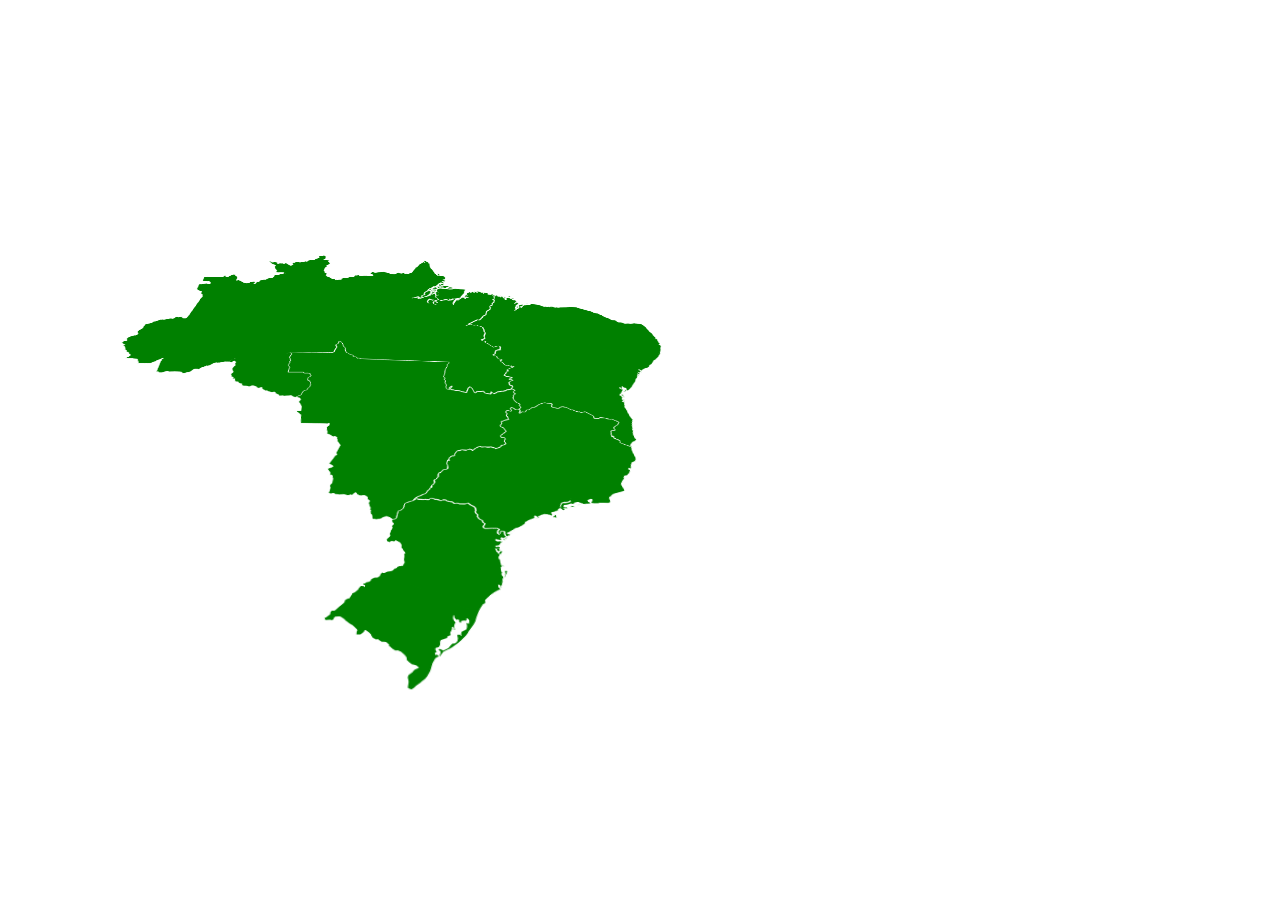
==== commit c83f44e1: "Quase lá so falta o maldito do centro-oeste ser consertado" ====
--- a/index.html
+++ b/index.html
@@ -16,16 +16,7 @@
 		
 		<div class="Mapa">
 			<svg version="1.1" id="landmarks-brazil" x="0px" y="0px" viewBox="0 0 766.98486 763.13477" xml:space="preserve" sodipodi:docname="Brazilian_states_by_GDP.svg" width="766.98486" height="763.13477" inkscape:version="1.2.1 (9c6d41e410, 2022-07-14)" xmlns:inkscape="http://www.inkscape.org/namespaces/inkscape" xmlns:sodipodi="http://sodipodi.sourceforge.net/DTD/sodipodi-0.dtd" xmlns="http://www.w3.org/2000/svg" xmlns:svg="http://www.w3.org/2000/svg"><defs id="defs807"/><sodipodi:namedview id="namedview805" pagecolor="#ffffff" bordercolor="#000000" borderopacity="0.25" inkscape:showpageshadow="2" inkscape:pageopacity="0.0" inkscape:pagecheckerboard="0" inkscape:deskcolor="#d1d1d1" showgrid="false" inkscape:zoom="1" inkscape:cx="510" inkscape:cy="377" inkscape:window-width="1920" inkscape:window-height="1009" inkscape:window-x="1358" inkscape:window-y="-8" inkscape:window-maximized="1" inkscape:current-layer="landmarks-brazil"/>
-				<g class="pathS" id="g28356" style="fill-opacity:1" transform="translate(-21.0562,-25.12135)">
-					<path onclick="clicou()" id="path236" class="pathS" d="m 3979.1,1572.7 v 0 l 0.1,-0.2 v -0.1 l -0.1,-0.1 -0.2,-0.2 -1,-1 -0.5,-0.5 -0.2,-0.1 -1.2,-0.6 -1.7,-0.4 -0.4,-0.1 h -0.3 l -0.2,-0.1 -0.2,-0.1 -2.1,-1.7 -0.3,-0.3 -0.3,-0.3 -0.3,-0.3 -1.1,-1.2 -0.1,-0.2 -0.1,-0.2 -0.1,-0.6 v -0.2 l 0.1,-0.6 v -0.2 l -0.5,-1.1 -1.5,-2.1 -2.4,-2.1 v -0.2 l -0.1,-0.2 -0.5,-0.3 -0.2,-0.1 -0.2,-0.1 -2.6,-1.2 h -0.1 -0.2 -0.1 l -0.3,0.2 -1.3,0.1 -2.3,-1.6 -1.2,-1 -0.1,-0.2 -0.5,-0.5 -0.1,-0.2 -0.5,-0.3 -0.5,-0.2 -0.4,-0.2 v -1.3 l -0.1,-0.3 v -0.1 l -0.1,-0.1 -0.1,-0.1 -2.1,-2 -0.1,-0.1 -0.2,-0.1 h -0.1 l -1.7,-0.3 h -0.3 -0.3 l -0.5,0.1 -0.9,-0.1 -0.2,-0.1 -0.2,-0.1 -0.3,-0.1 -0.4,-0.3 -0.9,-0.7 -0.6,-0.5 -0.7,-0.6 h -1.5 l -0.1,0.1 h -0.1 -0.1 -0.1 -0.1 -0.1 l -0.2,-0.1 -2.3,-1.3 -0.3,-0.2 -0.1,-0.2 -0.2,-0.2 -1.4,-2.4 v -0.1 -0.2 -0.1 l -0.1,-0.1 -0.3,-0.4 -0.1,-0.2 -1.3,-1.5 -1.9,-1.4 -1.1,-0.8 -0.1,-0.1 h -0.1 -0.6 l -0.2,0.1 -0.1,0.1 -0.1,0.1 -0.1,0.2 v 0.1 l -0.6,1.4 -1.7,1.3 -1.3,1 -0.2,0.1 h -0.1 l -0.9,0.1 h -0.4 -1.4 -0.4 l -0.1,-0.2 0.1,-1.9 v -0.5 -0.3 l 0.1,-0.2 0.2,-0.3 0.1,-0.2 0.1,-0.4 v -0.2 -0.2 l -0.2,-0.6 -0.2,-0.3 -2.2,-2.3 -2.3,-2.2 -0.6,-0.4 -0.9,-0.5 -1.4,-0.9 -2.4,-1.9 -0.3,-0.2 -0.4,-0.4 -0.4,-0.5 -1.3,-1.3 -0.2,-0.2 -2.8,-2.1 -0.4,-0.2 -0.9,-0.2 h -1.4 l -2.5,0.2 -0.2,0.1 -0.5,0.4 -0.1,0.2 -0.6,0.8 -0.1,0.2 v 0.2 0.2 0.4 l -0.1,0.2 -0.7,0.7 -0.2,0.1 -0.2,0.1 -0.2,0.1 -1.5,-0.3 -0.2,-0.1 -0.2,-0.1 h -0.1 l -0.6,0.1 -2.6,0.2 h -0.2 l -0.4,-0.1 h -0.1 l -0.2,-0.1 -0.3,-0.2 -0.2,-0.1 -0.1,-0.1 v -0.4 l 0.1,-0.1 v -0.2 -0.1 l -0.1,-0.1 -0.2,-0.1 -0.1,-0.1 -0.6,-0.2 0.5,-0.1 0.6,-0.2 0.4,-0.2 0.8,-0.5 0.2,-0.2 2.6,-2.4 0.3,-0.3 0.1,-0.2 v -0.1 l 0.1,-1.1 v -0.6 -0.1 l 0.1,-0.2 0.3,-0.6 0.2,-0.3 0.1,-0.2 0.2,-0.2 0.2,-0.1 0.3,-0.1 0.4,-0.1 0.6,-0.1 h 1.1 l 0.5,-0.2 0.2,-0.1 0.2,-0.1 0.2,-0.2 0.2,-0.2 0.5,-0.5 2.5,-2.8 1.9,-1.7 2.2,-2.3 0.1,-0.1 0.1,-0.2 0.6,-1.2 v -0.2 -0.1 -0.3 -0.1 l 0.1,-0.4 0.1,-0.2 0.3,-0.4 0.6,-0.6 0.2,-0.1 0.3,-0.2 0.7,-0.4 0.4,-0.2 1.6,-0.4 0.1,-0.2 0.2,-0.4 2.1,-4.1 v -0.4 l 0.1,-0.2 v -0.1 l 0.1,-0.2 0.2,-0.1 0.2,-0.1 1.9,-0.9 2,-1.9 1,-1.2 0.6,-1.4 1.6,-2.2 0.1,-0.1 0.2,-0.1 0.2,-0.1 h 0.1 0.2 0.4 l 1.9,0.2 0.1,0.1 0.1,0.2 v 0.2 0.1 l 0.1,0.3 0.1,0.1 h 0.1 0.1 l 0.1,-0.1 0.1,-0.2 0.1,-0.2 0.3,-0.8 v -0.3 -0.2 -0.1 l -0.2,-0.2 -0.1,-0.1 -0.2,-0.1 -0.5,-0.2 -0.9,-0.4 -0.1,-0.1 -0.1,-0.1 v -0.1 -0.1 l 0.1,-0.2 0.1,-0.1 0.2,-0.1 0.3,-0.1 0.6,-0.1 0.6,-0.2 0.8,-0.6 0.1,-0.1 0.1,-0.2 v -0.2 l 0.8,-0.2 2.6,-0.9 1.2,-1.1 0.1,-0.1 v -0.2 l -0.1,-0.3 v -0.1 -0.1 l 0.1,-0.2 0.9,-0.9 0.2,-0.1 2.5,-1.2 h 0.2 l 2,-0.2 h 0.1 l 0.7,-0.2 2.1,-1.8 0.1,-0.3 0.1,-0.2 0.1,-0.8 1.5,-2.4 0.1,-0.2 0.1,-0.1 h 0.1 0.1 0.1 l 0.1,0.1 v 0.1 0.1 0.1 0.1 0.1 l 0.1,0.1 h 0.1 0.2 l 1.4,-0.2 h 0.1 l 1.1,-0.5 1.9,-0.8 1.5,-0.4 1.8,-0.2 1.3,-0.5 0.1,-0.1 0.2,-0.1 0.8,-0.7 1.6,-1.8 h 0.1 0.4 l 0.2,-0.1 0.3,-0.1 0.4,-0.3 0.4,-0.3 0.1,-0.1 0.3,-0.4 0.1,-0.2 0.3,-0.5 0.1,-0.1 2,-0.6 0.8,-0.1 0.4,0.4 1.4,0.1 2.9,0.3 3.1,-1 0.8,-0.3 0.1,-0.1 0.1,-0.2 0.1,-0.2 v -0.1 l 0.1,-0.1 0.1,-0.2 0.1,-0.1 h 0.1 0.1 l 1.3,0.5 h 0.1 l 0.1,0.1 0.1,0.1 v 0.1 0.1 0.1 l -0.2,0.6 -0.1,0.2 h 1.1 l 2.6,-0.1 0.3,-0.1 1.6,1.1 0.1,0.1 h 0.1 l 0.2,-0.1 1.1,-0.3 1.8,-0.1 1.6,0.9 0.7,0.3 1.1,-0.2 2,-0.3 1.9,0.2 h 2.4 l 0.8,-0.2 h 0.1 0.1 0.1 l 1.5,0.5 1.1,0.4 h 0.1 l 2.9,1.4 0.2,0.1 0.1,0.1 v 0.1 0.1 l 0.2,0.6 0.8,1.7 0.2,0.1 0.1,0.1 1.7,0.2 h 0.1 l 0.1,-0.1 0.1,-0.1 v -0.1 l -0.1,-0.1 -0.1,-0.2 0.1,-0.2 0.1,-0.1 2,-0.2 0.2,0.1 0.6,0.4 3.5,1.9 2.6,1.5 1.1,1.2 0.1,0.1 0.5,0.4 h 0.1 0.1 l 0.6,-0.1 h 0.1 l 1.8,1 0.1,0.1 2.9,3 0.7,0.8 1.9,2.3 0.1,0.2 0.2,0.6 0.3,0.9 0.1,0.1 2.6,2.8 0.1,0.1 0.9,0.4 0.5,0.1 3.5,0.4 4.7,0.7 1.8,-0.2 0.1,-0.1 0.6,-0.2 h 0.1 l 4,0.3 0.1,0.1 0.5,0.8 0.2,0.6 0.4,1.1 -0.1,0.2 -2.4,1.6 -0.1,0.1 h -0.1 l -0.8,0.2 -0.5,0.1 h -0.1 l -0.2,0.1 -0.1,0.2 -0.1,0.1 -0.5,1.2 -0.1,0.3 v 0.4 0.2 0.4 l 0.1,0.7 0.2,0.8 v 0.2 0.3 l -0.1,0.2 -0.4,1.1 -0.6,1.4 -0.1,0.1 -0.6,0.2 -0.2,-0.1 -0.1,-0.2 -0.5,0.2 -0.9,1 -0.6,0.8 -0.1,1.2 v 0.2 0.1 l 0.1,0.2 2,1 h 0.1 0.1 l 0.1,-0.1 v -0.1 -0.3 l -0.1,-0.3 -0.1,-0.3 -0.1,-0.1 -0.1,-0.1 0.1,-1 1.7,-0.9 h 0.1 0.2 l 0.2,0.1 0.3,0.1 0.3,0.1 0.6,0.3 0.3,0.2 0.1,0.2 v 0.1 l 0.3,0.4 0.3,0.3 1.4,0.9 h 0.6 l -0.9,0.9 -0.7,0.9 -0.2,0.2 -2,3 -0.8,1.4 -1.8,3.1 -0.2,0.5 -0.1,0.3 -0.4,0.7 -0.1,0.2 -1.7,4.2 -1,2.7 -0.1,0.4 -0.1,0.4 -0.3,0.8 -0.1,0.3 -0.2,0.4 -0.8,1.4 -1.1,1.8 -0.9,1.2 -0.2,0.2 -0.9,1.3 -3,4.1 -0.2,0.2 -0.2,0.4 v 0.1 l -0.4,0.7 -0.1,0.2 -0.7,0.9 -0.6,0.8 -1.9,2 -1.3,1.4 -2.4,2.4 -0.4,0.4 -1.3,1.1 -1.9,1.5 -4.7,3.6 -2.5,1.4 -0.4,0.2 -0.7,0.2 -0.2,0.1 -0.3,0.2 -2.6,1.3 -0.3,0.2 -0.5,0.3 -0.6,0.4 -0.1,0.1 -0.1,0.2 -0.6,0.8 -0.6,0.8 -1.7,2.2 -0.1,0.1 h -0.1 l -0.1,-0.1 -0.1,-0.2 v -0.1 -0.4 l 0.2,-0.4 0.2,-0.3 0.2,-0.2 0.2,-0.3 v -0.1 l 0.1,-0.3 0.4,-1.9 v -0.1 l -0.1,-0.2 -0.1,-0.1 -0.6,-0.7 -0.5,-0.5 -0.3,-0.3 -0.1,-0.2 v -0.1 l 0.1,-0.2 0.1,-0.1 0.2,-0.1 0.4,-0.1 h 0.2 l 0.4,0.1 0.5,0.1 0.2,0.1 0.2,0.1 0.2,0.1 0.2,0.1 0.2,0.2 0.1,0.2 0.1,0.1 0.1,0.1 0.1,0.1 0.3,0.1 h 0.1 0.3 l 0.4,-0.1 0.3,-0.1 3,-1.4 0.7,-0.5 0.3,-0.2 2.1,-2.3 1.4,-1.6 0.8,-0.8 v 0.1 l 0.1,0.1 0.3,0.1 h 0.1 0.3 0.4 0.2 l 0.3,-0.1 0.2,-0.1 0.9,-0.6 0.3,-0.2 0.4,-0.4 0.7,-0.9 0.1,-0.2 0.1,-0.2 0.3,-1.3 0.2,-0.8 v -0.2 -0.3 l -0.1,-0.9 v -0.4 -0.1 l -0.2,-0.4 v -0.1 -0.2 l 0.1,-1 0.1,-0.2 0.1,-0.1 0.2,-0.1 1.7,0.1 0.9,0.3 v 0.1 l 0.1,0.7 v 0.1 l 0.1,0.1 0.4,-0.1 0.1,-0.1 0.1,-0.2 -0.4,-1.4 v -0.1 l 0.6,-2.1 0.6,-0.6 1,-0.4 1.9,-1 0.1,-0.1 0.3,-0.2 0.3,-0.2 0.2,-0.2 0.2,-0.2 0.2,-0.4 0.1,-0.3 0.1,-0.3 0.1,-0.2 0.3,-1.6 0.1,-0.6 -0.3,-2.4 0.6,-0.8 0.1,0.2 0.1,0.2 0.5,0.6 0.2,0.1 h 0.1 0.1 l 0.3,-0.1 0.1,-0.2 0.1,-0.1 v -0.1 l 0.1,-0.2 0.4,-1.8 0.1,-0.8 v -0.4 l -0.1,-0.3 -0.2,-0.3 -1,-1.1 -0.2,-0.1 -0.2,-0.1 h -0.3 -0.1 l -0.1,0.1 -0.1,0.1 -0.1,0.1 -0.2,0.5 v 0.3 h 0.1 l 0.1,0.1 v 0.1 0.1 0.1 l -0.1,0.3 -0.1,0.1 -0.1,0.1 -0.1,0.1 -0.1,0.1 h -0.1 l -0.2,0.1 h -0.1 l -1.6,-0.1 -2.4,0.4 h -0.1 l -0.1,0.2 -0.1,0.1 v 0.1 0.2 l -0.1,0.8 v 0.2 0.1 l 0.1,0.2 -0.7,-0.2 -1,-0.5 -0.1,-1.2 0.2,-0.4 v -0.1 -0.1 -0.1 -0.1 l -0.2,-0.2 -0.7,-0.4 -0.1,-0.1 h -0.1 -0.1 l -0.6,0.1 h -0.1 l -0.1,0.2 -0.1,0.1 h -0.1 l -0.2,-0.1 -0.6,-0.5 -0.9,-1.3 -0.5,-1.4 0.1,-0.1 0.1,-0.2 0.1,-0.3 v -0.1 l -0.6,-0.7 -0.1,-0.1 h -0.1 l -0.1,0.1 -0.1,0.1 v 0.1 l -0.5,2.7 v 0.1 l 0.5,2.2 v 0.1 l 0.1,0.1 1.5,2.1 -0.1,0.1 -0.6,0.8 -0.5,1.1 -0.1,0.2 -0.3,1.3 -0.1,0.2 0.1,0.8 v 0.1 0.1 0.1 0.1 l 0.1,0.2 0.3,1.6 v 0.3 l -0.1,0.3 v 0.1 l -0.1,0.1 -0.1,0.1 h -0.1 l -0.4,-0.3 -0.1,-0.1 v -0.1 l 0.1,-0.1 h 0.1 0.1 l 0.1,-0.1 v -0.4 l -0.1,-0.4 -0.5,-1.3 -0.1,-0.1 h -0.1 -0.1 -0.1 l -0.4,-0.3 -0.4,0.2 -0.2,0.2 -0.1,0.2 v 0.1 1.4 l -1.3,2.8 -0.2,0.1 -0.1,0.2 -0.1,0.4 -0.1,0.6 v 1.2 0.2 l 0.1,0.2 0.1,0.2 0.2,0.2 -1,0.6 -1.1,0.5 -0.6,0.1 h -0.1 l -0.2,0.1 -0.1,0.2 -0.2,0.5 -0.2,0.4 -0.1,0.6 v 0.1 l -4.9,1.6 h -0.1 l -0.8,0.5 -0.1,0.1 -0.5,1.1 -0.1,0.3 v 0.4 l -0.1,2.2 -0.7,1.6 -0.1,0.1 -0.4,0.6 -0.1,0.2 -0.2,0.1 -0.3,0.1 -0.6,0.2 -0.7,0.2 -0.6,0.2 -0.2,0.1 -0.2,0.1 -0.1,0.1 -0.1,0.2 -0.1,0.2 v 1.6 l 0.6,0.9 0.3,1 h -0.1 l -0.9,0.4 -0.2,0.1 -0.1,0.1 -0.1,0.2 -0.2,1.3 0.4,0.6 0.1,0.1 h 0.1 0.1 l 0.2,-0.1 0.4,-0.2 1.2,0.4 0.4,0.2 0.2,0.9 v 0.1 l -0.1,0.1 -1.2,0.6 -1.3,0.9 -0.2,0.1 -0.2,0.2 -0.3,0.4 -0.3,0.5 -2,3.5 -0.1,0.2 v 0.1 l -0.9,2.7 -0.3,1 -0.1,0.4 -0.1,0.3 -0.1,0.4 -0.8,2.1 -0.4,0.8 -2.1,3.8 -0.2,0.3 -0.1,0.2 -1.7,2 -0.2,0.2 -3.2,2.6 -0.7,0.6 -3.8,2.9 -1.3,1.2 -0.2,0.2 -0.2,0.2 -0.5,0.4 -0.7,0.5 -0.2,0.1 -1.1,0.6 -0.2,0.1 h -0.1 l -0.2,-0.1 -2.1,-1 -0.1,-0.1 -0.1,-0.1 -0.1,-0.2 -0.1,-0.3 0.1,-0.9 0.1,-0.7 0.2,-0.9 0.1,-0.7 0.1,-0.5 0.1,-0.6 v -0.4 l -0.1,-1.7 -0.1,-0.4 -0.1,-0.3 -0.1,-0.4 -0.1,-0.6 -0.1,-0.3 v -0.4 l 0.1,-0.6 0.1,-0.4 v -0.1 -0.1 l 0.1,-0.3 0.2,-0.3 0.1,-0.3 0.2,-0.2 0.2,-0.2 0.2,-0.2 0.5,-0.4 2.6,-1.8 1,-1.6 1.4,-1.1 z" style="fill-opacity:1" transform="translate(-3550.8686,-814.85365)"/>
-					<path onclick="clicou()" id="path588_1_-0" class="pathS" d="m 4021.3,1482.8 -0.7,-0.8 -2.9,-3 -0.1,-0.1 -1.8,-1 h -0.1 l -0.6,0.1 h -0.1 -0.1 l -0.5,-0.4 -0.1,-0.1 -1.1,-1.2 -2.6,-1.5 -3.5,-1.9 -0.6,-0.4 -0.2,-0.1 -2,0.2 -0.1,0.1 -0.1,0.2 0.1,0.2 0.1,0.1 v 0.1 l -0.1,0.1 -0.1,0.1 h -0.1 l -1.7,-0.2 -0.1,-0.1 -0.1,-0.1 -0.8,-1.7 -0.2,-0.6 v -0.1 -0.1 l -0.1,-0.1 -0.1,-0.1 -2.9,-1.4 h -0.1 l -1.1,-0.4 -1.5,-0.5 h -0.1 -0.1 -0.1 l -0.8,0.2 h -2.4 l -1.9,-0.2 -2,0.3 -1.1,0.2 -0.7,-0.3 -1.6,-0.9 -1.8,0.1 -1.1,0.3 -0.2,0.1 h -0.1 l -0.1,-0.1 -1.6,-1.1 -0.3,0.1 -2.6,0.1 h -1.1 l 0.1,-0.2 0.2,-0.6 v -0.1 -0.1 -0.1 l -0.1,-0.1 -0.1,-0.1 h -0.1 l -1.3,-0.5 h -0.1 -0.1 l -0.1,0.1 -0.1,0.2 -0.1,0.1 v 0.1 l -0.1,0.2 -0.1,0.2 -0.1,0.1 -0.8,0.3 -3.1,1 -2.9,-0.3 -1.4,-0.1 0.6,-0.8 1.2,-2.4 0.2,-0.5 0.6,-1.3 0.1,-0.4 -0.3,-2 v -0.1 l -0.3,-1.6 0.2,-0.7 0.3,-2.8 -0.1,-2.5 v -0.2 -0.1 l 0.1,-0.2 0.3,-0.3 0.1,-0.1 0.4,-0.5 0.2,-0.5 0.1,-0.3 v -0.1 l 0.5,-0.1 h 0.5 l 0.5,0.1 0.2,0.1 2.7,-0.1 0.5,-0.2 0.4,-0.2 h 0.1 0.4 l 0.4,0.1 1,0.2 h 0.1 l 0.2,0.1 0.1,0.4 0.1,0.1 0.2,0.1 2.2,1.4 0.2,0.1 h 0.1 0.4 l 2.7,-0.1 h 0.2 l 0.3,-0.1 0.6,-0.2 0.3,-0.1 0.2,-0.1 0.2,-0.1 0.4,-0.1 h 0.5 0.1 l 1.9,0.5 0.4,0.1 1.9,0.6 2.1,0.6 1.9,0.3 h 0.2 l 0.8,-0.2 2.1,0.3 h 0.1 l 0.3,0.1 0.9,0.5 0.1,0.1 v 0.2 0.1 l 0.1,0.2 0.1,0.1 1.8,1.1 2.8,0.4 1.8,0.1 h 4.4 l 0.7,-0.2 h 0.2 l 1.5,2 0.1,-0.5 0.1,-0.1 0.2,-0.1 0.7,-0.3 h 0.1 0.4 0.5 0.2 l 0.1,-0.1 0.6,-0.5 0.1,-0.1 0.1,-0.1 0.1,-0.1 v -0.1 -0.1 -0.1 -0.4 l -0.1,-0.3 -0.2,-0.4 -0.4,-0.6 -0.1,-0.1 -0.1,-0.2 -0.2,-1.1 v -0.1 l 0.1,-0.2 0.7,-1.4 0.1,-0.2 0.7,-0.7 0.2,-0.2 2.2,-1.1 0.2,-0.1 1.2,0.1 0.2,0.1 0.8,0.2 0.6,0.1 1.3,0.1 h 0.2 l 2.2,-1.1 0.8,-0.8 0.1,-0.2 0.1,-0.2 0.2,-0.5 v -0.1 l 0.1,-0.4 0.1,-0.3 0.1,-0.2 0.2,-0.1 h 0.1 l 1.7,-0.6 1.2,-0.2 h 0.2 0.1 l 1.6,0.8 h 1 l 2.8,-0.2 1,-0.2 1.3,-0.4 1,-0.3 h 0.1 0.8 0.1 l 1.1,0.4 0.2,0.1 0.1,0.1 0.3,0.3 0.5,0.5 1.9,1.4 0.9,0.5 0.4,0.2 1.1,0.5 h 0.1 l 0.6,0.1 h 0.1 1 l 0.4,-0.2 2.6,-1.6 0.5,-0.3 0.5,-0.3 0.3,-0.3 0.1,-0.1 0.3,-0.5 0.3,-0.3 0.2,-0.2 0.3,-0.2 0.3,-0.1 1.6,-0.6 h 0.1 0.1 v 0.1 l -0.1,0.2 v 0.1 l 0.1,0.1 h 0.1 0.8 l 2,-0.2 h 0.1 l 0.1,-0.1 0.1,-0.1 v -0.1 l 0.1,-0.2 0.1,-0.1 h 0.1 0.3 l 1.5,0.1 2.1,0.1 1.9,0.1 h 0.3 l 0.3,-0.1 -0.5,1.1 v 0.2 l 0.1,0.3 0.4,1.1 0.1,0.2 0.1,0.2 0.1,0.2 v 0.2 l -0.1,0.2 -0.1,0.1 -1.2,0.8 -0.4,0.3 -0.1,0.1 h -0.3 l -0.2,-0.1 -0.6,-0.3 -0.1,-0.1 -0.1,-0.2 v -0.2 -0.4 -0.1 l -0.5,-1.4 -0.3,-0.6 -0.1,-0.1 -0.1,-0.1 h -0.1 l -0.1,0.1 0.2,1.2 0.7,3 2,1.7 0.1,0.2 0.6,0.9 v 0.1 0.2 l -0.1,0.3 -0.1,0.1 -0.4,0.6 -0.7,1.2 -0.1,0.2 -0.1,0.5 -0.1,1.4 v 0.6 0.2 l 0.1,0.2 0.1,0.1 0.1,0.2 0.7,0.5 0.2,0.1 -0.1,1.9 0.3,4.4 v 0.1 l 0.2,0.4 0.1,0.2 0.3,0.1 v 0 l 0.1,0.1 h 0.1 l 0.1,-0.1 0.1,-0.1 v -0.1 -0.1 l 0.3,-0.2 0.1,-0.2 h 0.1 0.1 l 0.1,0.1 0.2,0.6 0.1,0.3 0.1,0.7 -0.1,0.1 -0.3,0.1 h -0.2 l -0.2,-0.1 v -0.1 l 0.1,-0.1 h 0.1 0.1 l 0.1,-0.1 v -0.1 l -0.4,0.1 v 0 h -0.1 -0.2 -0.1 l -0.2,0.1 -1,0.5 -0.1,0.2 -0.4,4.1 0.8,2.8 -0.2,0.1 -0.6,0.7 -0.1,0.1 v 0.2 l 0.4,1.9 0.5,0.9 0.1,0.1 0.1,0.2 0.2,0.3 0.1,0.6 -1.1,2.5 -0.2,1.7 -0.5,2.7 -2,5 -0.1,0.1 h -0.1 -0.1 l -0.1,-0.1 -0.1,-0.1 -0.2,-0.2 -0.2,-0.4 -0.1,-0.1 v -0.1 -0.1 l 0.1,-0.3 0.2,-0.4 v -0.1 -0.1 -0.2 l -0.1,-0.1 -1,-1 h -0.1 -0.1 l -0.1,0.1 -0.1,0.2 -0.1,0.2 v 0.1 l 0.1,1.4 0.2,0.9 v 0.1 l 0.1,0.1 1.2,0.8 h 0.1 0.1 0.1 l -1.3,1.8 -1.4,0.5 -0.7,0.3 v 0 l -0.2,0.1 -0.3,0.2 -4.3,2.8 -0.4,0.3 -3.4,2.7 -0.1,0.1 -1,1 -3.5,3.7 -0.5,0.9 -0.6,0.8 -0.2,0.3 h -0.6 l -1.4,-0.9 -0.3,-0.3 -0.3,-0.4 v -0.1 l -0.1,-0.2 -0.3,-0.2 -0.6,-0.3 -0.3,-0.1 -0.3,-0.1 -0.2,-0.1 h -0.2 -0.1 l -1.7,0.9 -0.1,1 0.1,0.1 0.2,0.1 0.1,0.3 0.1,0.3 v 0.3 0.1 l -0.1,0.1 h -0.1 -0.1 l -2,-1 -0.1,-0.2 v -0.1 -0.2 l 0.1,-1.2 0.6,-0.8 0.9,-1 0.5,-0.2 0.1,0.2 0.1,0.1 0.7,-0.2 0.1,-0.1 0.6,-1.4 0.4,-1.1 0.1,-0.2 v -0.3 -0.2 l -0.2,-0.8 -0.1,-0.7 v -0.4 -0.2 -0.4 l 0.1,-0.3 0.5,-1.2 0.1,-0.1 0.1,-0.2 0.2,-0.1 h 0.1 l 0.5,-0.1 0.8,-0.2 h 0.1 l 0.1,-0.1 2.4,-1.6 0.1,-0.2 -0.4,-1.1 -0.2,-0.6 -0.5,-0.8 -0.1,-0.1 -4,-0.3 h -0.1 l -0.6,0.2 -0.1,0.1 -1.8,0.2 -4.7,-0.7 -3.5,-0.4 -0.5,-0.1 -0.9,-0.4 -0.1,-0.1 -2.6,-2.8 -0.1,-0.1 -0.3,-0.9 -0.2,-0.6" style="fill-opacity:1;stroke:#ffffff" transform="translate(-3550.8686,-814.85365)"/>
-					<path onclick="clicou()" id="path590" class="pathS" d="m 4064.2,1451.8 -1.5,-1.5 v -0.1 l 0.1,-0.1 2.9,-2.6 h 0.1 0.1 l 0.2,0.1 0.2,0.1 0.1,0.1 0.6,0.9 -0.1,0.3 -0.5,0.7 -0.2,0.2 -0.1,0.1 -0.2,0.2 -0.1,0.2 -0.6,1.3 v 0.1 l -0.1,0.6 z" style="fill-opacity:1;stroke:#ffffff" transform="translate(-3550.8686,-814.85365)"/>
-					<path onclick="clicou()" id="path592" class="pathS" d="m 4065.4,1479 v 0 l -0.1,-0.2 v -0.3 l 0.3,-1.8 0.4,-0.9 0.6,-1.6 v -0.1 -0.2 l -0.3,-0.5 -0.1,-0.5 0.1,-0.5 0.1,-0.6 v -0.1 l 1.6,-0.8 h 0.1 l 0.2,0.1 0.1,0.1 0.7,0.9 v 0.1 l -0.7,2.7 -0.1,0.2 -0.7,0.6 -0.2,0.2 -0.7,1.3 -0.1,0.2 v 0.1 0.1 0.1 l 0.1,0.2 0.1,0.2 0.1,0.2 -0.1,0.2 -0.1,0.1 -1,0.7 -0.2,0.1 h -0.1 z" style="fill-opacity:1;stroke:#ffffff" transform="translate(-3550.8686,-814.85365)"/>
-					<path onclick="clicou()" id="path1083_3_" class="pathS" d="m 3968.5,1449.4 v -0.1 -0.2 -0.3 l -0.1,-0.3 -0.1,-0.2" style="fill-opacity:1;stroke:#ffffff" transform="translate(-3550.8686,-814.85365)"/>
-					<path onclick="clicou()" id="path1083_2_" class="pathS" d="m 3966.8,1446 -1.6,-2.5 v -0.1 -0.1 l -0.1,-1.2 0.1,-0.8 0.1,-0.3 v -0.1 -0.2 -0.1 l -0.7,-2.1 -0.1,-0.2 -0.5,-0.9 -0.1,-0.1 -4,-2.6 h -0.1 -0.1 l -0.2,0.1 -0.7,0.6 -0.4,0.5 -1.6,0.1 -0.1,-0.2 -0.1,-0.2 -0.1,-0.1 h -0.1 -0.1 l -0.4,0.1 -1.3,0.4 -0.2,0.1 -1.2,0.9 -0.3,-0.2 -1.3,-0.9 h -0.1 -0.1 l -0.9,0.1 -0.3,-2.3 v -0.1 -0.1 l 0.7,-1.5 0.2,-0.2 0.3,-0.2 0.2,-0.1 0.3,-0.4 0.2,-0.2 0.2,-0.2 0.2,-0.2 1.4,-2.3 0.1,-0.2 v -0.1 -0.1 l -0.1,-0.2 -0.5,-0.6 v -0.1 -0.2 -0.4 l 0.1,-0.6 v -0.2 l 0.9,-3.3 0.2,-0.7 1.2,-2.4 0.1,-0.3 0.1,-0.5 0.1,-0.2 v -0.2 -0.2 l -0.1,-0.6 -0.1,-0.2 -0.1,-0.3 -0.1,-0.3 v -0.2 l 0.1,-0.4 0.1,-0.3 0.1,-0.2 0.1,-0.2 0.1,-0.1 0.3,-0.4 0.2,-0.2 0.1,-0.1 0.1,-0.1 0.1,-0.1 0.4,-0.9 v -0.1 -0.2 l -0.2,-0.8 -0.1,-0.2 -0.1,-0.1 -0.1,-0.2 -0.3,-0.2 -0.2,-0.2 -0.1,-0.1 -0.2,-0.2 -0.1,-0.2 -0.3,-1.6 v -0.2 -0.1 l 0.1,-0.3 0.1,-0.2 0.4,-0.4 0.2,-0.2 0.2,-0.2 0.3,-0.2 0.4,-0.2 h 0.1 l 0.3,-0.1 0.2,-0.1 2.2,-1.3 0.2,-0.1 0.2,-0.3 0.2,-0.5 v -0.1 -0.3 l 0.7,-4 0.4,-1.3 v -0.1 l 0.5,-2.3 v -0.7 l 0.1,-0.2 0.1,-0.1 0.1,-0.1 0.3,-0.2 0.4,-0.3 h 0.2 l 0.7,-0.1 0.2,-0.1 1.9,-1.1 0.5,-0.4 0.3,-0.3 0.2,-0.2 0.4,-0.6 0.1,-0.2 1.2,-2.9 v -0.3 -0.5 -0.2 -0.5 l 0.5,-1.4 0.3,-0.8 0.1,-0.2 0.1,-0.2 0.1,-0.2 0.3,-0.2 0.8,-0.5 0.3,-0.2 1.2,-0.5 1.4,-0.5 0.6,-0.2 1,-0.4 1,-0.3 0.2,-0.1 0.5,-0.2 0.2,-0.1 0.5,-0.2 2,-1.3 1.5,-1.1 0.3,-0.1 0.3,-0.1 h 0.2 0.3 l 0.5,0.2 0.4,0.2 0.3,0.1 0.2,0.1 2.5,0.2 h 0.1 l 2.9,0.1 1.6,-0.1 0.2,-0.1 h 0.1 0.1 l 1.5,0.2 0.3,0.1 h 0.1 1.8 l 1.4,-0.6 0.1,-0.2 0.3,-0.5 0.1,-0.1 0.2,-0.2 0.2,-0.1 0.2,-0.1 0.2,-0.1 0.2,-0.1 0.4,0.1 0.5,0.1 0.4,0.2 0.9,0.4 0.7,0.4 0.2,0.2 2.4,0.4 0.6,0.1 2.4,0.8 0.5,0.3 0.2,0.1 0.2,0.1 h 0.7 0.7 l 0.5,-0.1 0.2,-0.1 h 0.1 l 0.2,-0.2 0.2,-0.2 0.2,-0.1 1.4,-0.1 h 1.5 0.1 l 0.1,0.1 0.1,0.1 0.1,0.2 0.1,0.2 0.1,0.2 0.1,0.2 0.2,0.2 0.2,0.1 1.9,0.8 0.2,0.1 1.9,0.4 2.1,0.4 0.2,0.1 0.3,0.2 0.3,0.3 0.1,0.1 0.8,1.5 2,0.2 0.1,-0.2 0.1,-0.1 0.2,-0.1 0.2,-0.1 0.2,-0.1 1.8,0.2 0.2,0.1 0.3,0.1 0.1,0.3 0.1,0.2 0.2,0.1 h 0.9 l 5.4,0.1 1.8,-0.5 0.6,-0.2 0.1,-0.2 0.1,-0.1 0.9,-0.2 0.2,0.1 0.1,0.1 0.1,0.2 1.1,1.5 4.4,3.2 0.1,0.1 0.5,0.6 0.1,0.1 0.5,1.2 v 0.1 l 0.1,3 -0.1,0.1 -0.4,0.6 -0.1,0.1 -0.2,0.9 0.4,1.7 0.1,0.4 0.1,0.2 0.1,0.1 0.1,0.2 0.2,0.1 0.8,0.7 0.3,0.2 0.1,0.1 v 0.1 0.4 l -0.1,1.6 v 0.1 l -0.4,0.5 -0.1,0.1 1,1.7 0.8,1.5 v 0.1 l 1.4,1.2 0.2,0.1 0.5,0.1 0.2,0.1 0.2,0.1 0.1,0.1 0.4,0.4 0.1,0.1 v 0.2 l -0.1,0.8 v 0.1 l 0.9,2 0.1,0.1 0.1,0.1 h 0.1 0.1 l 0.6,0.3 0.3,0.2 v 0.2 0.1 l -0.3,1 -0.1,0.1 -1.4,2.1 h -0.1 l -0.1,0.1 v 0.1 0.1 0.1 l 0.3,1.8 0.1,0.2 0.1,0.1 0.2,0.1 0.3,0.2 0.2,0.1 0.2,0.1 0.6,0.2 h 0.5 l 2.9,-0.1 1.4,-0.2 2.7,-0.4 h 0.1 l 0.6,0.4 1.9,-0.2 h 0.1 l 1.7,0.1 h 0.1 0.1 l 1.9,1.2 v 0.1 0.3 0.1 l -0.1,0.1 -0.2,0.2 -0.2,0.2 -0.4,0.2 h -0.1 l -0.2,0.2 -0.1,0.1 -0.8,3.6 0.3,0.7 0.1,0.2 0.1,0.1 0.1,0.1 0.2,0.1 0.8,0.4 h 0.1 0.1 l 0.1,-0.1 0.7,-0.9 1.3,-2.8 v -0.1 -0.1 -0.1 l 0.1,-0.1 h 0.1 l 0.8,-0.1 0.7,0.1 1,0.3 0.8,0.3 0.1,0.1 -0.2,0.9 -0.2,0.5 -0.1,0.3 v 0.2 0.1 0.2 l 0.8,3.4 v 0.1 l 0.1,0.2 0.5,0.2 0.2,0.1 1,0.2 0.2,1.5 -1.6,1.1 -0.1,0.1 -0.2,0.3 -0.2,0.5 -0.1,0.3 -0.1,0.5 -0.1,0.1 h -0.1 l -0.4,-0.1 -0.2,-0.1 -0.1,-0.1 v -0.1 -0.4 l 0.1,-0.2 0.4,-1.4 0.2,-0.2 0.2,-0.2 0.5,-0.3 0.2,-0.1 h 0.2 l 0.3,-0.1 h 0.1 l 0.2,-0.2 -0.1,-0.2 h -0.1 l -1.7,0.6 -1.1,0.6 h -1.1 l -0.4,-0.4 -0.7,-0.2 -0.7,0.4 -0.2,0.6 -0.1,0.4 0.2,0.3 0.3,0.4 0.1,0.2 v 0.1 0.1 l -0.9,0.9 -0.3,0.1 h -0.1 l -1.6,-0.3 -1.4,-0.3 -0.9,-0.5 -0.2,-0.1 -0.1,-0.1 -0.4,0.2 -0.2,1 0.3,0.4 0.2,0.1 1.1,0.4 0.6,0.1 h 0.3 l 0.7,-0.1 0.8,-0.2 h 0.1 l 2.4,0.6 h 0.1 l 0.1,0.1 0.2,0.4 v 0.1 l -0.1,0.1 -0.2,0.1 -0.1,0.1 -0.3,0.1 -0.5,0.3 -0.1,0.1 -0.5,0.6 -0.8,1.3 -0.6,1.2 -1.5,0.9 -2.9,0.6 -0.1,0.1 -0.2,0.4 v 0.1 l 0.1,0.1 2.4,-0.2 1.2,-0.2 0.2,1.3 -0.2,0.8 -0.3,0.1 v 0 h -0.3 l -1.9,-0.1 -2.1,-0.1 -1.5,-0.1 h -0.3 -0.1 l -0.1,0.1 -0.1,0.2 v 0.1 l -0.1,0.1 -0.1,0.1 h -0.1 l -2,0.2 h -0.8 -0.1 l -0.1,-0.1 v -0.1 l 0.1,-0.2 v -0.1 h -0.1 -0.1 l -1.6,0.6 -0.3,0.1 -0.3,0.2 -0.2,0.2 -0.3,0.3 -0.3,0.5 -0.1,0.1 -0.3,0.3 -0.5,0.3 -0.5,0.3 -2.6,1.6 -0.4,0.2 h -1 -0.1 l -0.6,-0.1 h -0.1 l -1.1,-0.5 -0.4,-0.2 -0.9,-0.5 -1.9,-1.4 -0.5,-0.5 -0.3,-0.3 -0.1,-0.1 -0.2,-0.1 -1.1,-0.4 h -0.2 -0.8 -0.1 l -1,0.3 -1.3,0.4 -1,0.2 -2.8,0.2 h -1 l -1.6,-0.8 h -0.1 -0.2 l -1.2,0.2 -1.7,0.6 h -0.1 l -0.2,0.1 -0.1,0.2 -0.1,0.3 -0.1,0.4 v 0.1 l -0.2,0.5 -0.1,0.2 -0.1,0.2 -0.8,0.8 -2.2,1.1 h -0.2 l -1.3,-0.1 -0.6,-0.1 -0.8,-0.2 -0.2,-0.1 -1.2,-0.1 -0.2,0.1 -2.2,1.1 -0.2,0.2 -0.7,0.7 -0.1,0.2 -0.7,1.4 -0.1,0.2 v 0.1 l 0.2,1.1 0.1,0.2 0.1,0.1 0.4,0.6 0.2,0.4 0.1,0.3 v 0.4 0.1 0.1 0.1 l -0.1,0.1 -0.1,0.1 -0.2,0.1 -0.6,0.5 -0.1,0.1 h -0.1 -0.6 -0.4 -0.1 l -0.7,0.3 -0.2,0.1 -0.1,0.1 -0.1,0.5 -1.5,-2 h -0.1 l -0.8,0.2 h -1.5 l -4.7,-0.1 -2.8,-0.4 -1.8,-1.1 -0.1,-0.1 -0.1,-0.2 v -0.1 -0.2 l -0.1,-0.1 -0.9,-0.5 -0.3,-0.1 h -0.1 l -1.8,-0.3 -1.1,0.2 h -0.2 l -1.9,-0.3 -2.1,-0.6 -1.9,-0.6 -0.4,-0.1 -1.9,-0.5 h -0.1 -0.5 l -0.4,0.1 -0.2,0.1 -0.2,0.1 -0.3,0.1 -0.6,0.2 -0.3,0.1 h -0.2 l -2.7,0.1 h -0.4 -0.1 l -0.2,-0.1 -2.2,-1.4 -0.2,-0.1 -0.1,-0.1 -0.1,-0.4 -0.2,-0.1 h -0.1 l -1,-0.2 -0.4,-0.1 h -0.4 -0.1 l -0.4,0.2 -0.5,0.2 -2.7,0.1 -0.2,-0.1 -0.5,-0.1" style="fill-opacity:1;stroke:#ffffff" transform="translate(-3550.8686,-814.85365)"/>
-					<path onclick="clicou()" id="path1085" class="pathS" d="m 4070.6,1434.5 v 0 l -0.6,-0.4 -0.1,-0.1 -0.1,-0.7 v -0.2 l 0.1,-0.1 0.3,-0.6 0.3,-0.2 0.1,-0.1 0.3,-0.2 0.3,-0.2 h 0.1 0.1 l 0.1,0.2 v 0.1 0.1 l -0.2,1.9 v 0.1 l -0.1,0.2 -0.4,0.2 h -0.1 z" style="fill-opacity:1;stroke:#ffffff" transform="translate(-3550.8686,-814.85365)"/>
-					<path onclick="clicou()" class="pathS" d="m 512.9,628.2 c 0,0 -0.1,0 -0.1,0 -0.9,-0.1 -1.8,-0.1 -2.7,-0.1 -0.9,0 -1.8,0.2 -2.6,0 -0.1,0 -0.2,0 -0.3,0 -0.2,-0.1 -0.4,-0.1 -0.6,0.1 -0.4,-0.9 -1.3,-1.6 -2.3,-1.5 -0.1,0 -0.3,0.1 -0.4,0.1 -0.2,-0.2 -0.4,-0.3 -0.5,-0.5 -2.9,-4.5 -8.1,-7.7 -13.3,-7.5 -4.7,0.2 -8.6,2.1 -11.3,5.2 -0.1,0 -0.1,0 -0.2,0 -4.3,-6.1 -10.6,-10.6 -19.3,-11.8 -3.6,-0.5 -7.1,-0.2 -10.1,0.8 -0.6,-0.5 -1.3,-0.9 -2,-1.3 -7,-4.1 -17.3,-1.9 -21.2,5.6 -0.3,0.5 -0.5,1 -0.7,1.6 -1,1.8 -1.6,3.9 -1.9,6.1 -1.2,1.5 -2.2,3.3 -2.6,5.4 -0.1,0.6 -0.2,1.2 -0.3,1.8 -2.3,0.2 -3,4 -0.3,5 0.2,0.1 0.3,0.1 0.5,0.1 0.2,0.9 0.4,1.8 0.8,2.6 0,0.1 -0.1,0.3 -0.1,0.4 -0.3,1.8 -0.6,3.6 -0.8,5.3 -1.8,1.2 -3.4,2.8 -4.5,4.9 -0.1,0.2 -0.1,0.3 -0.2,0.5 -0.1,0.1 -0.2,0.1 -0.3,0.2 -0.3,-0.1 -0.5,-0.2 -0.9,-0.2 -3.1,0 -3.2,4.6 -0.3,5 -0.8,6 1.3,12.4 6.9,15.4 1.3,0.9 2.7,1.6 4.2,2 7.7,3.5 15.7,6 23.9,7.4 0.4,0.3 0.7,0.6 1.1,0.9 2.7,2.1 5.6,3.5 9,4.5 0.8,0.2 1.6,0.4 2.4,0.6 0,0.2 0,0.3 0.1,0.4 1.2,8 11.7,13.2 19.1,10.8 1.8,-0.6 3.3,-1.4 4.7,-2.3 1.4,-0.1 2.3,-1 2.9,-2.1 0.4,0.1 0.8,0.3 1.2,0.4 0.3,0.1 0.7,0.1 1,0 0.3,0 0.6,-0.1 0.9,-0.3 0.3,-0.2 0.5,-0.4 0.7,-0.6 0.2,-0.2 0.4,-0.5 0.4,-0.9 0,-0.2 0.1,-0.4 0.1,-0.7 0,-0.5 -0.1,-0.9 -0.3,-1.3 -0.1,-0.2 -0.3,-0.3 -0.4,-0.5 -0.3,-0.3 -0.7,-0.5 -1.1,-0.6 0,0 -0.1,0 -0.1,-0.1 0.8,-2.1 1.2,-4.3 1.2,-6.8 0.4,-0.4 0.8,-0.8 1.3,-1.1 1.8,-1.2 3.4,-3.1 2.4,-5.4 -0.4,-1 -1.2,-1.6 -2.1,-2 4.3,-7.4 7.5,-15.3 9.5,-23.7 3.7,-2.7 6.2,-6.6 5.9,-11.8 -0.1,-2.5 -0.9,-5.2 -2.2,-7.6 0.3,0 0.6,-0.1 0.9,-0.2 0.4,-0.2 0.7,-0.6 1.1,-0.7 0.4,-0.1 0.9,-0.1 1.4,-0.1 0.5,0 1.1,0.1 1.6,0.1 0.4,0 1,0.3 1.4,0 0.4,-0.3 0.5,-0.9 0.6,-1.3 -0.2,-0.3 -0.9,-0.5 -1.2,-0.2 z" id="path25894" style="fill-opacity:1;stroke:none"/>
-				</g>
+				
 				<g id="g27744" style="fill-opacity:1" transform="translate(-21.0562,-25.12135)">
 					<path id="path18" class="pathCO" d="m 3833.8,1209.1 0.4,-0.4 0.2,-0.2 0.8,-0.7 2.7,-1.7 1.3,-0.7 0.7,-0.3 0.3,-0.2 0.2,-0.2 0.1,-0.2 v -0.2 l 0.1,-0.4 0.1,-0.6 0.2,-0.9 0.1,-0.4 0.1,-0.2 1.6,-4.3 0.1,-0.2 0.2,-0.2 0.9,-1 0.4,-0.3 0.2,-0.1 0.2,-0.1 0.4,-0.1 h 0.2 0.4 l 0.2,-0.1 0.2,-0.1 0.3,-0.4 0.4,-0.6 0.2,-0.4 0.1,-0.2 0.1,-1.1 0.4,-1.4 0.1,-0.2 0.1,-0.2 0.2,-0.2 0.7,-0.6 0.4,-0.4 0.1,-0.2 0.4,-0.6 0.1,-0.2 0.6,-2.6 0.1,-2 -0.3,-0.6 -0.1,-0.2 -0.2,-0.4 -0.1,-0.3 v -0.2 -0.2 -0.6 -0.6 -0.3 -0.7 -0.2 -0.2 l -1.7,-3.6 -0.2,-0.2 -0.2,-0.1 h -0.2 -0.2 l -0.4,0.2 h -0.2 l -0.2,-0.1 -0.1,-0.2 -0.2,-0.3 -0.1,-0.4 -0.3,-2 -0.1,-1.4 v -0.2 -0.4 l 0.1,-0.9 0.1,-0.2 0.2,-0.2 0.8,-0.6 0.6,-0.5 1.6,-2 0.1,-0.2 0.1,-0.2 0.1,-0.2 v -0.3 l -0.1,-0.2 -1.6,-4.2 -0.2,-0.2 -1.2,-0.5 -1.3,-0.1 h -0.2 l -3.9,0.1 -0.2,0.1 h -0.2 l -0.2,-0.1 -1.1,-1 -0.2,-0.2 0.1,-0.4 0.3,-0.4 v -0.1 h -1.5 -19.4 l 0.6,-5.7 0.5,-5 -0.2,-0.6 -0.1,-0.2 -0.2,-0.2 -0.2,-0.2 -0.2,-0.2 -0.1,-0.2 -0.8,-1.8 -0.1,-0.2 -0.3,-2 v -1 l 0.2,-0.6 0.2,-0.5 0.4,-1.6 0.4,-1.4 -0.4,-2 -0.1,-0.4 1.1,-1.9 0.2,-0.2 -0.6,-1.1 -0.5,-1.6 -0.2,-1.6 v -0.2 l -0.3,-0.7 -0.4,-0.2 -0.2,-0.1 -0.2,-0.2 -0.1,-0.2 v -0.2 -0.2 l 0.2,-1.2 0.9,-3.2 0.1,-0.2 0.4,-1.3 0.2,-0.4 0.3,-0.6 0.4,-0.6 v -0.2 l -0.1,-0.4 -0.2,-0.4 -0.3,-0.5 -0.1,-0.2 -0.8,-0.6 -0.8,-0.5 h 7.1 l 2.8,-0.1 3.6,-0.1 h 4.2 l 8.6,-0.2 3.6,0.1 7.1,-0.1 4.4,-0.1 h 3.8 l 4.2,-0.1 3.3,-0.1 h 3.4 2.4 l 1.5,-0.9 0.8,-3.6 0.6,-2.7 0.1,-0.2 0.1,-0.4 0.8,-2.2 0.7,-2.3 -0.1,-0.6 -0.2,-1 -0.2,-0.8 -0.2,-0.4 -0.5,-0.9 -0.1,-0.4 -0.1,-0.6 v -0.2 -0.2 -0.2 -0.2 l 0.1,-0.2 0.1,-0.2 0.3,-0.4 0.4,-0.3 0.6,-0.3 0.2,-0.2 1.1,-1.7 0.2,-0.4 0.3,-0.6 0.1,-0.4 v -0.2 -0.2 l -0.2,-0.4 -0.1,-0.4 v -0.2 l 0.1,-0.7 0.1,-0.2 0.2,-0.6 1.2,-1.3 0.2,-0.2 0.9,0.7 0.2,0.2 0.4,0.4 0.6,0.9 0.8,1.2 0.2,0.2 1.4,2.6 0.2,0.5 0.2,1.2 0.1,0.5 1.1,3.3 0.5,1.3 0.1,0.2 0.1,0.2 1.5,2.1 0.9,2 -0.3,1.3 v 1.7 l 0.6,2.9 0.9,2.7 1.8,1.3 0.2,0.1 2.4,2.3 0.1,0.2 1,0.7 0.2,0.1 2.1,1 1.8,0.8 0.1,0.2 0.1,0.3 0.1,0.4 0.1,0.5 -0.1,0.8 v 0.4 0.2 l 0.2,0.4 0.1,0.2 0.2,0.1 0.9,0.3 0.4,-0.2 h 0.2 0.4 l 1.1,0.2 0.4,0.1 0.4,0.2 0.2,0.2 0.2,0.2 0.2,0.2 0.2,0.4 -0.1,0.4 v 0.2 l 0.2,0.6 0.1,0.2 0.1,0.2 0.2,0.1 h 0.2 0.2 l 0.2,-0.1 0.4,-0.2 0.2,-0.1 0.2,-0.1 h 0.2 l 1.9,0.6 0.2,0.1 2.5,1 4.4,0.3 5.5,0.4 10.2,0.7 10.9,0.7 3.1,0.2 3.4,0.2 0.8,0.1 3.4,0.3 8.8,0.5 8.6,0.5 4.3,0.2 7.6,0.4 8,0.5 5.6,0.3 6.6,0.4 2,0.1 8.6,0.5 10.3,0.5 h 0.3 l 4.3,0.2 1.7,0.1 -0.5,0.7 -0.3,0.5 -0.3,0.9 -0.1,0.8 -0.1,0.2 -0.2,0.3 -0.1,0.2 -0.2,0.2 -0.1,0.2 -0.1,0.1 -0.2,0.1 -0.1,0.1 -0.5,0.6 -0.1,0.1 -0.2,0.6 v 0.4 0.7 l 0.1,0.3 v 0.4 l -0.3,1.4 -0.1,0.4 v 0.1 l -0.2,0.4 -0.2,0.2 -0.2,0.2 -0.2,0.2 -0.6,1.9 -0.5,1.5 -0.4,0.8 -0.1,0.1 -0.7,2.1 -0.4,1.6 -0.2,1.9 -0.1,1.7 v 1.9 l -0.7,2.3 -0.7,1.8 -0.3,0.9 -0.3,0.8 v 0.1 l -0.3,1.2 v 0.1 0.7 l 0.1,0.2 0.1,0.1 0.1,0.2 0.3,0.5 0.1,0.1 0.4,0.2 0.4,0.2 0.2,0.2 0.1,0.1 v 0.1 0.1 0.1 l -0.1,0.7 -0.1,0.2 -0.1,0.1 -0.1,0.1 -0.2,0.1 -0.5,0.5 -0.2,0.3 v 0.1 0.6 l 0.7,1.6 0.4,0.8 h 0.1 0.1 l 0.1,0.1 v 0.1 0.3 l -0.6,3.5 v 0.2 0.2 1.5 0.1 l 0.1,0.2 0.1,0.2 h 0.1 0.1 0.1 l 0.1,0.1 0.1,0.1 0.1,0.2 0.2,1 0.1,0.9 0.1,0.5 0.1,1 v 0.2 0.1 l -0.5,1.7 -0.4,1.4 0.9,3.2 0.3,0.8 h 0.1 l 0.7,0.4 0.5,0.2 h 1 v 0.1 l 0.1,0.3 v 0.2 l -0.1,0.3 -0.3,1.1 -0.1,0.2 -0.3,0.4 -0.1,0.1 h -0.1 l -0.6,0.3 -0.2,0.2 -0.1,0.1 -0.3,0.9 0.1,0.6 0.1,0.2 v 0.2 l 0.1,2 -0.1,0.3 -0.4,1 -0.1,0.3 -1.2,2 -1.2,1.6 -0.8,1.9 -0.4,1.2 -0.2,0.2 -0.2,0.2 -0.3,0.2 h -0.1 -0.1 -0.1 l -0.4,0.2 -0.1,0.1 v 0.1 l 0.2,1.8 v 4.2 l -1.1,2 -0.9,1.7 -0.5,2.2 v 0.2 l -0.1,0.9 0.3,0.8 v 0.1 l 0.2,0.4 0.1,0.2 v 0.9 0.1 l -0.5,1.2 -0.9,2 -1,3.4 v 0.1 l -1.7,1.7 -1.1,0.7 -0.2,0.1 h -0.2 -0.2 -0.1 l -0.2,-0.1 -0.1,-0.2 -0.8,-0.5 -1.2,0.3 h -0.1 l -2,1.2 -2.3,2.2 -0.1,0.2 -0.4,0.8 -0.4,2.1 -0.2,1.4 -0.1,0.8 -0.1,0.5 v 0.1 l -0.1,0.2 -0.8,1 -1.5,3.4 -0.1,0.2 -0.8,1.3 -0.3,0.3 -0.2,0.2 -1.9,0.6 -1.2,0.3 h -0.2 -2.1 -0.2 l -0.7,0.1 -0.1,0.1 v 0.1 l -0.7,1.4 -0.9,1.5 -0.1,0.1 -0.1,0.1 -0.7,0.3 -0.5,0.1 -0.2,0.1 -0.2,0.1 -0.4,0.3 -0.1,0.2 -0.1,0.6 v 0.3 0.5 l 0.1,0.4 -1,1.7 -0.3,0.2 -0.3,0.1 -0.6,0.5 -0.3,0.3 -0.2,0.3 -0.4,0.6 -0.2,0.4 -0.2,0.7 -0.1,0.4 v 0.2 l -0.1,0.5 -0.1,0.3 -0.1,0.2 -1.4,2.2 -0.2,0.2 -0.3,0.3 -1.2,1 -0.2,0.2 -0.5,0.4 -0.3,0.1 -1.1,0.4 -1.1,0.4 -0.2,0.1 -0.5,0.6 -0.2,0.2 -0.1,0.2 -0.2,1.2 -0.1,1.6 -0.1,0.4 -0.1,0.2 -0.3,0.4 -0.1,0.1 -1,1.2 -1.4,2.1 -0.1,0.2 -0.2,0.4 v 0.1 0.1 l -0.5,3.7 v 0.2 0.1 l 0.1,0.4 0.1,0.2 0.1,0.1 0.2,0.1 0.1,0.1 0.1,0.2 0.6,0.8 0.7,1.2 0.2,1.7 -0.1,0.5 v 0.4 0.2 l 0.1,1.1 v 0.3 0.1 l 0.2,0.5 0.2,0.2 0.3,0.6 0.3,0.7 0.1,0.3 -0.5,0.2 -1.3,0.2 h -0.2 l -0.2,-0.1 -0.2,-0.1 -0.2,-0.2 -0.2,-0.1 -0.5,-0.2 -0.2,-0.1 -0.4,-0.1 h -0.6 l -3.2,0.1 -0.5,0.6 -0.2,0.1 h -0.2 l -5.5,-0.4 -0.6,-0.2 -0.3,-0.2 -0.4,-0.4 -0.4,-0.4 -0.4,-0.2 -0.8,-0.2 -0.8,0.1 -0.2,-0.6 0.2,-0.5 0.2,-0.4 1.7,-2.8 0.2,-0.2 0.2,-0.2 0.2,-0.1 0.7,-0.2 0.8,-0.1 0.2,-0.1 0.2,-0.2 0.3,-1.9 0.4,-2.2 0.3,-1.2 0.2,-0.6 0.1,-0.6 0.1,-0.4 v -0.7 h -1 l -0.4,0.1 -0.3,0.1 -1.2,1 -0.1,0.2 -0.1,0.2 -0.8,1.1 -0.8,0.9 -3.2,3.2 -0.3,0.3 -0.2,0.1 h -0.2 l -0.4,-0.1 h -0.2 -0.5 l -0.6,0.2 -1.1,0.4 -0.2,0.1 -0.2,0.2 -0.4,0.2 -0.2,0.1 h -0.4 l -0.6,-0.1 h -0.2 l -0.2,-0.2 -0.1,-0.2 -0.1,-0.5 v -0.4 -0.2 -0.2 l -0.1,-0.2 -0.2,-0.1 -1.9,-1.2 -0.4,-0.1 h -0.9 -0.4 l -1.2,0.1 -0.4,0.1 -1.4,0.6 -0.2,0.3 -0.3,0.6 -0.2,0.2 -1.4,0.8 -0.4,0.2 h -0.2 l -3,0.5 h -0.2 l -1.6,0.1 h -0.2 l -0.5,-0.2 -0.5,-0.2 -0.4,-0.2 -0.7,-0.4 -0.4,-0.3 -0.2,-0.3 -0.2,-0.2 -0.2,-0.1 -1.8,-0.5 -1,-0.3 -0.4,-0.2 -0.4,-0.2 -0.9,-1.1 -0.1,-0.2 -0.2,-0.9 -0.1,-0.2 -0.7,-0.3 -1.5,-0.2 -1.7,-0.3 -3.3,-1.4 -0.2,-0.1 -0.1,-0.1 -0.2,-0.3 -0.1,-0.2 v -0.4 l -0.3,-0.3 -0.2,-0.1 -0.2,-0.1 h -0.2 l -0.9,-0.1 h -0.3 l -1.8,0.4 -0.4,0.2 -0.2,0.1 -0.1,0.1 -0.3,0.2 -0.1,0.2 -0.4,0.4 -0.3,0.2 -0.3,0.2 -1.9,0.6 h -0.2 l -0.4,-0.2 -0.4,-0.2 -0.2,-0.1 -1.8,0.3 h -1.9 l -1.2,-0.1 -0.6,0.5 -1.1,1.1 -0.1,0.3 v 0.3 0.2 l -0.1,0.6 -0.1,0.2 -2.4,3.3 -1.2,1.3 -0.8,0.7 -0.5,0.3 -2.7,0.8 -4.1,1.5 -2.6,-1.8 -1.2,-1.3 -0.9,-0.2 -0.2,-0.1 -0.1,-0.1 -0.5,-0.6 -0.4,-0.9 0.2,-0.4 0.1,-0.2 0.4,-0.2 v -0.2 l -0.2,-0.2 -0.6,-0.5 -1.8,-1.5 -0.4,-0.3 -1.5,0.7 -0.2,0.1 -0.4,-0.1 -0.2,-0.1 -1.3,-0.8 -0.3,-0.3 -0.2,-0.4 -0.1,-0.2 -2.4,-1.6 -0.9,-0.5 -0.4,-0.1 h -0.2 l -0.4,-0.1 -0.4,-0.2 -0.3,-0.2 -0.1,-0.2 -0.1,-0.2 -0.1,-0.4 -0.1,-0.7 0.1,-1 v -0.6 l -0.3,-1.8 -0.2,-0.7 -0.1,-0.2 -0.1,-0.2 -0.1,-0.2 -0.2,-0.4 -0.1,-0.2 v -0.2 -0.2 l -0.2,-3.3 v -0.9 l 0.1,-0.5 0.1,-0.2 0.6,-0.9 0.2,-0.3 0.4,-0.4 0.6,-0.5 0.1,-0.1 0.2,-0.3 0.4,-2.1 v -1.7 -0.5 h -1.1 l -0.1,0.2 -0.1,0.3 -0.1,0.2 -0.1,0.2 -0.2,0.1 -0.3,0.1 h -0.2 l -1.9,-0.1 -8.2,-0.3 -9.8,-0.4 h -0.8 l -9,-0.4 -1.9,-0.1 -1,-0.1 -0.5,-5.2 v -0.3 l -0.8,-9.4 -4,-4.5 -2.5,-2.8 3.6,-0.1 h 1.8 0.6 v -1.1 l -0.1,-2.3 -0.2,-3.9 -0.1,-1.6 -1.2,-2.7 -1.5,-3 -0.4,-0.5 -0.1,-0.2 -0.6,-2.1 v -0.1 -0.3 l 0.2,-0.8 0.1,-0.2 0.1,-0.2 0.5,-0.3 0.2,-0.3 0.4,-0.6 0.3,-0.8 v -0.1 l -1.6,-3.4 -0.2,-0.2 -1.9,-0.6 -1.8,-0.6 -1.3,-1.1 z" transform="translate(-3550.8686,-814.85365)" style="fill-opacity:1;stroke:#ffffff"/>
 					<path id="br-go" class="pathCO" d="m 538.1,440.8 -0.2,0.6 v 0.1 l 0.1,0.7 0.1,0.5 0.2,0.3 v 0.1 0.2 l -0.4,1.1 -0.4,0.7 -0.5,0.8 -0.1,0.2 -0.4,0.3 -0.2,0.2 -0.1,0.1 -0.2,0.8 -0.2,0.8 0.2,0.4 v 0.1 l 0.1,0.2 0.6,0.6 v 0.1 l 0.2,0.1 0.4,0.2 0.4,0.1 0.2,0.1 1.7,1.2 1.9,5 0.1,0.4 0.1,0.4 v 0.2 l -0.1,0.2 -2.8,3 -3.9,3.5 v 0.1 l -0.2,0.5 -0.4,1.8 v 0.3 l 0.9,1 0.2,0.2 h 0.1 0.1 0.1 0.1 l 0.2,-0.2 0.2,-0.1 h 0.1 l 0.4,-0.1 h 0.1 l 1.2,0.3 0.2,0.1 0.4,0.2 0.2,0.2 0.2,0.1 0.2,0.2 0.1,0.2 0.1,0.2 0.1,0.4 v 0.2 0.5 0.8 0 l -0.2,0.1 -0.3,-0.1 -0.2,0.2 -0.4,0.7 -0.2,0.3 -0.3,0.9 -0.3,0.9 v 0.1 0.1 l 0.2,0.1 v 0.1 l 0.3,0.9 0.9,2.5 0.1,0.3 v 0.3 l -3.8,2.4 -0.5,0.2 -0.5,0.1 V 481 l -0.1,-0.1 h -0.1 -0.1 l -0.3,0.1 -0.3,0.2 -0.6,0.8 -0.3,0.9 v 0.1 l -0.2,0.3 -0.2,0.1 -1.1,0.7 -1.8,1 -2.7,1.3 -0.3,0.1 v -0.2 l -0.2,-0.2 -0.6,-0.5 -5.1,-2.2 h -0.2 -0.1 l -0.5,0.4 v 0.1 0.1 h -0.7 -2.1 l -1.1,-0.1 -0.6,-0.2 -0.1,-0.1 h -2.2 l -1.1,0.1 h -1.3 l -0.7,-0.2 h -0.1 l -1.5,-0.8 h -0.1 -0.1 l -5,3.1 -3.3,3.3 -0.2,0.2 h -0.1 -0.2 l -0.2,-0.1 -1.5,-1.6 -1.9,-0.4 -3.7,1.9 h -0.1 -0.2 l -2.6,-0.4 -0.8,-0.2 -0.3,-0.1 -0.4,-0.1 h -0.2 l -0.2,0.1 -2.9,1.1 -2,0.3 -0.5,0.2 -0.2,0.1 -0.2,0.1 -0.1,0.1 -1.5,2.3 -1.5,2.9 0.1,1 v 0.1 0.1 0.1 l -0.2,0.3 -0.6,0.8 -0.2,0.2 H 477 l -0.5,0.2 h -0.4 -0.4 l -0.6,-0.2 -0.5,0.1 -0.2,0.1 -1.1,0.8 -1.7,2.1 -0.2,0.3 -0.8,1.9 v 0.1 0.1 0.1 l 0.1,0.1 0.5,0.4 0.1,0.1 0.1,0.2 v 0.2 l -0.1,0.2 -0.2,0.1 -0.2,0.1 h -0.1 -0.1 l -0.3,-0.1 -0.6,-0.4 -0.2,-0.3 -0.1,-0.1 -0.1,-0.2 -3.1,-2.5 -0.2,-0.1 -0.2,-0.1 h -0.2 l -1.5,-0.2 h -0.7 -0.5 l -0.5,-0.1 -0.2,-0.1 -1.1,-1.1 -0.5,-0.5 -0.2,-0.1 -0.2,-0.1 -2.1,-0.4 h -0.2 -0.4 -0.2 -0.4 l -0.7,-0.1 -0.8,-0.2 -0.5,-0.2 -2.6,-1.1 -0.1,-0.1 -0.2,-0.3 -0.2,-0.3 -0.1,-0.2 -0.2,-0.1 -0.2,-0.1 -0.8,-0.4 h -0.2 l -2.6,-1.2 -0.1,-0.2 -0.3,-0.3 -0.5,-0.4 -0.7,-0.4 -0.4,-0.2 -0.6,-0.2 -0.7,-0.2 h -0.2 -0.5 l -2.6,-1.4 -0.6,-0.5 -0.2,-0.1 h -0.2 -0.2 l -0.6,0.1 -0.8,0.1 -1.4,0.1 -1.8,-0.2 -1,-0.2 -1.4,-0.3 -0.4,-0.1 -0.2,-0.4 0.1,-0.4 0.1,-0.2 0.2,-0.4 0.3,-0.6 0.4,-0.8 0.3,-0.4 0.5,-0.6 0.5,-0.6 0.3,-0.4 0.1,-0.2 v -0.2 l -0.1,-0.2 -0.2,-0.1 -1.5,-0.6 -0.4,-0.2 -0.4,-0.1 h -0.2 -0.2 l -0.2,0.1 -0.6,0.5 -0.4,0.2 h -0.2 -0.2 -0.2 l -0.2,-0.1 -0.2,-0.2 -0.3,-0.4 -0.2,-0.7 v -0.6 l 0.1,-0.8 v -0.2 l 0.1,-0.8 0.1,-1.2 v -1 -0.4 l -0.2,-0.8 -0.1,-0.3 -0.3,-0.7 -0.3,-0.6 -0.2,-0.2 -0.2,-0.5 v -0.1 -0.3 l -0.1,-1.1 v -0.2 -0.4 l 0.1,-0.5 -0.2,-1.7 -0.7,-1.2 -0.6,-0.8 -0.1,-0.2 -0.1,-0.1 -0.2,-0.1 v -0.1 l -0.6,-0.1 -0.1,-0.4 v -0.1 -0.2 l 0.5,-3.7 v -0.1 -0.1 l 0.2,-0.4 0.1,-0.2 1.4,-2.1 1,-1.2 v -0.1 l 0.3,-0.4 v -0.2 l 0.1,-0.4 0.1,-1.6 0.2,-1.2 0.1,-0.2 0.2,-0.2 0.5,-0.5 0.2,-0.1 1.1,-0.4 1.1,-0.4 0.3,-0.1 0.5,-0.4 0.2,-0.2 1.2,-1 0.3,-0.3 0.2,-0.2 1.4,-2.2 0.1,-0.2 0.1,-0.3 v -0.5 -0.2 -0.4 l 0.2,-0.7 0.2,-0.4 0.4,-0.6 0.2,-0.3 0.3,-0.3 0.6,-0.5 0.3,-0.1 0.3,-0.2 1,-1.7 -0.1,-0.4 v -0.2 -0.5 l 0.1,-0.6 0.1,-0.2 0.4,-0.3 0.2,-0.1 0.2,-0.1 0.5,-0.1 0.7,-0.3 0.2,-0.1 V 440 l 0.9,-1.5 0.7,-1.4 V 437 h 0.1 0.7 0.2 2.1 0.2 l 1.2,-0.3 1.9,-0.6 0.2,-0.2 0.3,-0.3 0.8,-1.3 0.1,-0.2 1.5,-3.5 0.8,-1 0.1,-0.2 v -0.1 -0.5 l 0.1,-0.8 0.2,-1.4 0.4,-2.1 0.4,-0.8 0.1,-0.2 2.3,-2.2 2,-1.2 h 0.1 l 1.2,-0.3 0.8,0.5 0.1,0.2 0.2,0.1 h 0.1 0.2 0.2 l 0.2,-0.1 1.1,-0.7 1.7,-1.6 v -0.1 l 1,-3.4 0.9,-2 0.5,-1.2 v -0.1 -0.1 l -0.1,-1 -0.2,-0.4 v -0.1 l -0.3,-0.8 0.2,-0.9 v -0.2 l 0.5,-2.1 0.9,-1.6 1.1,-2 V 398 l -0.2,-1.8 v -0.1 l 0.1,-0.1 0.4,-0.2 h 0.1 0.1 0.1 l 0.3,-0.2 0.2,-0.2 0.2,-0.2 0.4,-1.2 0.8,-2 1.2,-1.6 1.2,-2 0.1,-0.3 0.4,-1 0.1,-0.3 -0.1,-2 v -0.2 -0.2 -0.6 l 0.3,-0.9 v -0.1 l 0.2,-0.2 0.6,-0.3 h 0.1 0.1 l 0.3,-0.4 0.1,-0.2 0.3,-1.1 0.1,-0.3 v -0.2 -0.3 0 l 0.4,-0.5 v -1.1 l 0.1,-0.7 0.1,-0.5 0.8,-1.5 2.1,-2.4 0.3,-0.2 0.5,-0.2 v 2 l -1.5,2.2 -0.6,2.8 2.9,0.5 2.7,1.2 2.9,0.2 1.9,0.3 3.8,2 5,1.7 0.8,-0.3 0.4,-1.9 1.6,-5.2 1.8,-2.9 1.4,-1.2 1.4,1.6 1.3,2.2 1.3,4.4 0.8,3.7 h 1.4 l 0.9,-0.9 0.4,-1.2 0.7,-0.6 h 0.9 l 2.5,0.4 4.3,-0.6 h 1.2 l 0.3,0.9 -0.7,1.9 3.8,1.7 4.1,0.8 0.8,-0.1 0.2,-2 0.4,-1.9 h 0.7 l 1.2,2.1 0.6,1.1 0.5,0.3 2.2,-1.1 3.1,-2.5 5.5,-1.2 1,0.1 0.9,-0.1 3.1,-1.3 2.1,-1.6 2.9,-0.6 3.6,-1.1 1.1,1.2 0.3,0.2 1.2,0.8 0.6,0.6 0.1,0.2 v 0.1 0.1 0.1 0.1 0.1 l -0.1,0.2 -0.7,0.4 -0.9,0.6 -0.1,0.2 -0.1,0.2 -0.1,0.3 v 0.2 l -0.3,2.1 v 0.2 0.2 l 0.1,0.1 0.4,0.2 1,0.3 h 0.3 v 0.1 l 0.1,0.2 v 0.1 0.1 0.5 -0.2 l -0.1,0.2 -0.2,0.3 -0.2,0.2 -0.6,0.5 -0.3,0.2 -0.3,0.1 -0.5,0.3 -0.1,0.2 -0.1,0.2 -1.3,4.3 v 0.1 0.6 1.2 l 0.1,0.8 0.1,1 0.1,0.7 0.3,1.1 0.2,0.6 0.2,0.5 1.8,3.5 0.1,0.2 0.1,0.1 1.5,1 2.1,1.7 v 0 l 0.1,0.2 v 0.1 0.3 0.2 l -0.1,0.2 -0.2,0.2 -0.5,1 -0.1,0.2 v 0.1 l -0.1,0.5 v 0.3 l 0.2,0.7 v 0.1 l 0.2,0.3 0.3,0.7 v 0.1 0.1 l 0.2,0.7 v 0.2 0.3 0.2 l -0.2,0.6 v 0.1 l -0.1,0.2 -0.1,0.1 -0.3,0.2 h -0.1 l -0.2,0.1 -0.2,0.3 -0.8,1.2 v 0.1 0.2 l -1,1.1 -0.2,0.1 h -0.1 l -3.8,-0.3 -0.2,-0.1 -0.1,-0.2 v -0.2 l -0.1,-0.3 -0.1,-0.3 -0.1,-0.2 -0.1,-0.2 v -0.1 l -0.5,-0.7 -0.3,-0.3 -0.3,-0.2 -0.2,-0.1 -1.9,-1.1 h -0.1 -0.1 l -0.2,0.1 -0.3,0.3 -0.5,0.6 -0.2,0.3 -0.2,0.3 v 0.2 l 0.1,1.7 0.3,0.9 v 0.1 l 0.2,1.6 v 0.1 l -0.5,0.5 -0.2,0.2 -0.2,0.1 h -0.1 -0.1 -0.1 l -0.5,-0.2 -0.2,-0.1 -0.9,-0.5 -0.7,-0.4 -0.4,-0.1 -0.5,-0.1 h -0.1 -0.5 -0.3 l -0.4,0.1 -0.2,0.1 -0.2,0.1 -0.1,0.1 -0.2,0.2 -0.1,0.2 v 0.1 l -0.8,3.2 v 0.1 0.1 h 0.1 0.1 l 0.3,-0.1 h 0.2 0.1 l 0.2,0.2 0.1,0.1 0.4,0.8 0.1,0.2 v 0.2 0.1 0.1 l -0.7,1 -0.2,0.3 -0.2,0.2 -0.4,0.3 v 0.1 0.2 l 0.1,2 v 0.2 0.1 l 0.1,0.2 v 0 l 0.2,0.2 h 0.1 l 0.5,0.1 0.2,0.1 v 0.1 0.1 0.2 l 0.6,4.6 v 0.1 l -0.2,0.2 -0.1,0.1 -0.4,0.2 -1,0.3 h -0.1 l -0.8,0.2 h -0.1 l -2.1,0.5 -2.7,1.7 h -0.1 -0.2 l -1.3,0.1 z" style="fill-opacity:1;stroke:#ffffff"/>
@@ -34,31 +25,7 @@
 					<path class="pathCO" d="m 539,427.6 c -1.5,-1.4 -4,-0.9 -5.9,-0.9 -2,0.1 -4,0.1 -5.9,0.2 -1.9,0.1 -3.8,0 -5.7,0.2 -1,0.1 -1.9,0.5 -2.5,1.2 -0.9,0.9 -1,2.2 -1.1,3.4 -0.2,1.9 -0.5,3.9 -0.7,5.8 -0.2,2.3 1.2,3.9 3.4,4.3 4.4,0.8 8.8,0.7 13.1,-0.2 0.4,-0.1 0.8,-0.3 1.1,-0.6 0,0 0.1,0 0.1,0.1 1,0.3 1.8,-0.1 2.4,-0.7 1.1,0 2.2,-0.5 2.4,-1.8 0.4,-1.9 0.6,-3.8 0.7,-5.7 0,-2 0,-4 -1.4,-5.3 z m -6.7,9.1 c -3.2,0.7 -6.7,0.8 -9.9,0.3 -0.1,0 -0.1,0 -0.2,0 0.1,-0.9 0.2,-1.7 0.3,-2.6 0.1,-0.8 0.2,-1.6 0.3,-2.4 0,0 0.1,0 0.1,0 3.7,-0.1 7.4,-0.2 11.1,-0.3 0.4,0 0.8,0 1.3,0 0,0 0.1,0 0.2,0 0,0.1 0,0.3 0,0.4 0,1.2 -0.1,2.3 -0.2,3.5 -0.6,0.3 -1.1,0.7 -1.4,1.2 -0.6,-0.2 -1.1,-0.2 -1.6,-0.1 z" id="path25892" style="fill-opacity:1"/>
 					<path class="pathCO" d="m 486.8,397.3 c 0.7,-4.7 -0.7,-9.7 -4.2,-13.2 -0.7,-0.7 -1.5,-1.3 -2.3,-1.8 0.3,-2.5 -3,-3.7 -4.4,-2 -5.3,-1.5 -11.3,-0.3 -15.3,3.8 -6.6,6.7 -13.4,13.3 -19.7,20.3 -4,4.4 -6.9,9.5 -7,15.6 0,1.6 0.2,3.2 0.6,4.7 l -1.4,1.7 c -1.3,1.6 -2.6,3.2 -3.9,4.8 0.2,-5.8 -1.2,-11.4 -5.8,-16.1 -4.8,-4.9 -11.4,-5.4 -17.1,-3 -7.1,-3.7 -17.4,-2.1 -21.3,5.5 -0.9,1.8 -1.8,3.6 -2.7,5.4 -0.7,-0.3 -1.3,-0.5 -2.1,-0.7 -5.4,-1.2 -12.2,0.2 -15.9,4.6 -2.6,-0.7 -5.3,-0.7 -7.7,0.1 -8.8,2.8 -12.1,10.4 -10.8,19.1 0.1,0.7 0.2,1.4 0.3,2.1 -3.9,3.8 -5.6,9.5 -4.2,15.1 0.5,2.1 1.2,4.1 1.9,6 -0.1,0 -0.3,0 -0.5,0 -1.2,0 -2.7,1.1 -2.5,2.5 0.2,2.1 1.4,3.7 3.5,4.5 0.8,0.3 1.7,0.3 2.5,0.3 1.4,2.8 2.9,5.5 4.7,8.1 0.7,2.9 2.6,5.2 5,6.9 0,0 0.1,0.1 0.1,0.1 0.1,0.1 0.1,0.1 0.2,0.2 4.2,6.4 9.4,13 15.6,16.8 3.5,2.1 7.4,3 11.2,2.6 0.1,1.7 0.1,3.4 0.2,5.1 0.4,12.1 12.8,18.9 23.3,13.4 13.9,-7.2 26.1,-17.8 35.3,-30.4 1.6,0.8 3.4,1.3 5.1,1.4 0.4,0.3 0.9,0.6 1.4,0.9 3.9,2.1 8.6,2.5 12.7,1.2 1.5,0.8 3,1.6 4.4,2.4 2.8,1.6 5.3,-2.7 2.5,-4.3 -0.6,-0.3 -1.1,-0.6 -1.7,-0.9 0.5,-0.5 1,-1 1.5,-1.5 4.6,-3 7.9,-8.2 7.6,-13.7 3.3,-8 -0.8,-17.4 -8.1,-20.7 0.1,-3.8 -1.7,-7.4 -4.4,-10.2 0,-0.1 -0.1,-0.2 -0.1,-0.3 -0.2,-0.7 -0.3,-1.5 -0.5,-2.2 0,-0.2 0,-0.5 0,-0.9 0,0 0,-1.3 0,-2.1 0.1,-0.5 0.2,-1.4 0.3,-1.5 0,-0.2 0,-0.3 0.1,-0.4 0.1,-0.1 0.1,-0.3 0.2,-0.5 0,0 0,0 0,0 0.2,-0.1 0.4,-0.3 0.5,-0.4 0.7,-0.1 2,-0.5 0.1,-0.3 9.7,-0.7 15,-8.1 15.1,-15.5 1.6,-1.6 2.8,-3.7 3.4,-6.2 0.2,-1 0.4,-2.1 0.4,-3.2 1.4,-1.6 2.5,-3.5 3,-5.8 0.5,-2.3 0.6,-4.8 0.1,-7.1 0.4,-1.6 0.6,-3.3 0.6,-4.9 0.6,-1.7 0.6,-3.6 0.2,-5.4 z" id="path25896" style="fill-opacity:1"/>
 				</g>
-				<g id="g27790" style="fill-opacity:1" transform="translate(-21.0562,-25.12135)">
-					<path id="path24" class="pathNE" d="m 4149,1003.2 1.1,-1.5 1.9,-2.3 0.3,-0.3 1.4,-1.6 h 0.1 l 1,0.4 1.3,-0.3 h 0.2 0.1 l 1.6,-0.7 2.8,0.2 2.1,0.3 -0.2,-1.5 -0.3,-0.8 -0.2,-0.2 v -0.2 -0.1 l 0.2,-0.2 h 0.1 l 0.5,-0.1 h 0.1 1.7 0.4 0.1 l 0.7,0.1 2.1,0.4 h 0.1 l 0.3,0.1 0.8,0.4 1.4,0.5 0.6,0.2 0.2,0.1 h 0.1 0.5 0.1 l 0.4,0.1 h 0.1 0.1 l 0.7,0.5 1.6,1 h 0.1 0.2 0.1 l 0.5,-0.1 0.9,0.1 0.4,0.3 v 0.1 l 0.2,0.3 0.9,1 2.3,1.6 0.8,0.3 h 0.1 l 1.9,0.3 h 0.1 0.2 0.1 l 0.4,-0.2 0.4,-0.1 h 0.2 0.1 l 0.2,0.1 v 0.1 l 0.5,0.8 v 0.1 0.6 -0.1 l 0.2,-0.4 0.1,-0.1 0.2,-0.1 h 0.1 1.8 l 0.9,0.3 0.6,0.2 1.4,0.3 h 0.1 v 0 l 0.2,-0.4 v -0.1 -0.3 -0.2 -0.1 h -0.1 l -0.7,-0.4 h -0.1 l 0.6,-0.2 1.5,-0.2 h 0.5 0.3 v 0.1 0.1 0.1 0.1 l -0.2,0.2 -0.2,0.3 -0.4,1 v 0.4 0.2 l 0.1,0.4 0.2,0.4 0.3,0.2 0.2,0.1 0.2,0.1 0.1,0.1 v 0.1 0.1 0.1 l -0.1,0.3 -0.5,1.3 -0.1,0.2 -2.1,2.7 -0.8,0.8 -4.1,4 -0.3,0.1 -1,0.2 -2.9,0.3 -1,-0.2 -2.2,2.5 -0.7,0.8 -0.7,0.9 -0.1,0.3 0.1,0.5 v 0.3 1.1 0.1 l -1,2 -0.1,0.2 -0.2,0.2 -1.1,1 -1,0.9 v 0.1 0.2 0.5 0.2 l -0.1,0.2 -0.7,1.3 -0.1,0.1 -0.1,0.1 -0.6,0.1 -0.2,0.1 -0.6,0.6 -0.1,0.2 -0.1,0.3 v 0.1 0.3 0.6 l 0.1,0.7 v 0.1 l 0.3,0.8 0.4,0.5 h 0.2 l 0.2,0.1 0.2,0.1 0.4,0.4 v 0.1 l 0.4,1.4 v 0.1 l -0.2,1.3 -0.1,0.4 -1,2.4 -0.4,1 v 0.1 0.1 0.2 0.1 l 1.1,1.8 0.2,0.3 0.5,1 0.7,3.6 -0.1,2.9 v 0.1 l -0.2,0.6 -0.1,0.2 -4.9,5.2 -0.1,0.1 -0.1,0.2 v 0.1 l -0.1,2.8 0.1,2.4 v 0.4 l 0.1,0.8 0.4,1.7 v 0.1 0.1 l 0.5,0.7 v 0.1 l 1.5,1.6 0.6,0.4 0.2,0.2 0.2,0.1 h 0.1 l 0.2,0.1 0.2,0.1 0.1,0.1 0.2,0.2 0.1,0.2 0.1,0.5 0.1,1 -0.5,2.7 -0.4,0.5 v 0.9 l -0.1,0.6 v 0.1 l -0.6,1.7 v 0.1 l -0.4,0.5 -1,1 -0.1,0.1 h -0.1 l -0.5,0.1 -2.1,0.3 -0.4,-0.2 -0.4,-0.2 h -0.2 -0.3 -0.1 l -0.5,0.1 h -0.1 l -2.1,0.7 -0.1,0.1 -0.6,0.3 v 0.1 l -1.8,0.1 -0.9,-0.7 -2.1,-1.5 -0.1,-0.1 -0.4,-0.1 -0.7,-0.1 h -0.1 l -1.6,0.1 -0.2,0.1 -0.3,0.3 -1,0.5 -1.2,0.4 h -0.1 -0.1 v -0.1 -0.2 -0.1 h -0.1 -0.1 l -0.8,0.3 h -0.1 l -0.5,0.2 -0.1,0.1 -0.1,0.1 -2.1,2.2 -0.1,0.2 0.1,0.3 v 0.1 0.1 0.1 l -0.7,0.9 -2.3,2.5 -0.2,-0.1 h -0.1 l -0.6,0.2 -0.7,0.2 h -0.1 l -1.2,0.6 -0.1,0.1 -0.4,0.3 -3,2.7 -0.2,0.2 -1.5,0.5 h -1.2 -0.1 l -0.1,0.1 -1,0.8 -0.5,0.4 -0.2,0.3 -0.1,0.2 -0.2,0.2 -1.2,0.4 -0.7,0.1 -1.2,0.1 -1.2,0.2 h -0.1 l -3.2,0.8 -0.2,0.1 -0.1,0.1 -0.5,0.5 -1.9,1.8 -0.3,0.6 -0.9,3 -0.4,1.6 v 1.1 0.9 l -0.3,1.3 -0.5,1.5 -1.6,2.9 -0.2,0.3 v 0.1 l -0.2,0.1 -0.1,0.1 v 0.1 l -0.2,0.3 -0.2,0.7 v 0.8 l 0.1,0.2 v 0.1 l -0.2,0.8 -1.3,2.8 -0.1,0.2 v 0.1 l -0.2,0.2 -0.4,0.2 -0.9,0.7 -0.5,0.6 v 0.1 l -0.2,0.4 -0.6,1.9 v 0.1 0.2 l 0.1,0.3 0.1,0.3 0.7,1.5 0.5,2.5 0.1,1.4 1.1,2.1 0.5,0.3 0.1,0.1 0.2,0.4 0.3,0.6 v 0.2 0.3 0.2 0.1 0.1 l -0.2,0.2 -0.2,0.3 v 0.1 l -0.1,0.3 -0.2,0.7 -0.1,4.6 v 2.8 0.2 l -0.1,0.3 -0.9,2 -0.1,0.2 -0.4,0.7 -0.3,1.3 -0.1,1.7 v 0.6 l -0.3,-0.1 -0.3,-0.1 -0.7,-0.4 -0.2,-0.2 -0.1,-0.1 -0.3,-0.4 -0.2,-0.4 -0.2,-0.2 -0.3,-0.2 -0.6,-0.2 -1.1,-0.3 -0.2,-0.1 -0.5,-0.1 h -0.1 -0.1 l -0.6,0.2 -0.5,0.1 h -0.4 l -0.5,-0.1 -0.2,-0.2 -1.6,-2.4 -0.7,-1.6 v -0.2 -0.5 -0.2 l -0.4,-0.9 -0.1,-0.1 -2.5,-1.9 h -0.1 l -0.1,-2 2,-2 v -0.1 -0.1 -0.2 -0.2 l -0.1,-0.2 -0.1,-0.1 -0.3,-0.2 -0.2,-0.1 -0.7,-0.2 -0.5,-0.2 -0.4,-0.1 -0.5,-0.2 -1.4,-0.8 -0.6,-0.4 -0.1,-0.1 -0.1,-0.2 -0.2,-0.2 -0.1,-0.2 -0.3,-0.5 -0.1,-0.3 v -0.4 -0.4 -0.6 -0.1 -0.3 -0.1 l -0.2,-0.7 -0.1,-0.2 -0.1,-0.2 -0.5,-0.7 -0.2,-0.2 -0.4,-0.3 -0.6,-0.4 -0.2,-0.2 h -0.2 -0.3 l -0.7,0.1 h -0.3 -0.2 l -0.4,-0.1 -0.3,-0.1 -0.1,-0.1 -0.1,-0.2 -0.1,-0.2 v -0.3 l 0.2,-0.6 0.1,-0.1 0.1,-0.2 1.2,-1.2 1.2,-1 0.1,-0.1 0.3,-0.2 0.3,-0.2 0.1,-0.2 v -0.1 -0.7 -0.1 -0.1 l -0.1,-0.1 -0.1,-0.1 v -0.1 -0.3 l 0.8,-2.8 0.1,-0.4 0.2,-0.4 0.6,-1.2 0.1,-0.1 0.2,-0.2 0.4,-0.4 0.2,-0.2 0.1,-0.1 0.7,-0.3 0.7,-0.2 0.3,-0.1 4,-0.4 -0.5,-1.7 0.5,-2 0.3,-1.9 v -1.4 -0.5 -0.2 l -0.1,-0.2 v -0.1 l -1.7,-1.2 h -0.1 l -0.2,-0.1 h -0.1 -0.1 l -2.5,0.4 -0.2,0.1 -0.1,0.1 -0.1,0.2 v 0.1 l -0.3,0.1 -1,0.2 -0.8,0.1 -0.7,0.3 -0.1,0.1 -0.7,0.7 -1.1,0.6 -0.8,-1.1 -1.9,-2.5 -0.2,-0.2 -1,-0.9 -1.2,-1.7 -0.9,-1.4 -1.5,-1.9 h -0.1 -0.5 -0.1 -0.1 l -0.1,0.1 h -0.1 -0.2 l -0.1,-0.1 -0.1,-0.1 -0.9,-1.7 0.2,-0.9 0.2,-0.2 0.2,-0.2 0.1,-0.2 v -0.1 -0.2 -0.1 l -0.1,-0.6 -0.1,-0.3 -0.2,-0.3 -0.4,-0.2 -1.1,-0.2 h -0.2 l -0.2,0.1 -0.4,0.3 -2.2,-1.4 -0.1,-0.2 -0.1,-0.2 v -0.1 l 0.1,-0.3 0.2,-0.3 0.6,-0.3 h 0.2 l 1.3,-0.5 1.9,-2.1 0.2,-0.4 0.3,-1.7 -0.1,-0.4 -0.2,-0.6 -0.1,-0.4 v -0.1 l 0.3,-2.7 v -0.1 -0.1 l 0.5,-2 0.1,-0.2 0.9,-2.8 0.7,-2.4 v -0.5 -0.1 l -0.1,-0.2 -0.1,-0.3 -0.1,-0.1 -0.1,-0.2 -0.4,-0.4 -0.1,-0.2 -0.1,-0.2 -0.2,-1.2 v -1.5 -0.5 -0.3 l 0.1,-0.6 0.1,-1.6 v -0.1 l -0.6,-1.4 -0.2,-0.3 -0.2,-1.8 v -0.1 -0.7 l -0.2,-1 -0.2,-0.5 -0.1,-0.2 -0.3,-0.4 -0.5,-0.6 -0.2,-0.3 -0.1,-0.1 -3.8,-1.7 h -0.2 -0.1 l -0.2,0.1 h -0.6 -0.2 l -0.3,-0.1 -0.2,-0.1 -0.1,-0.1 -0.1,-0.2 v -0.1 l -0.1,-0.6 v -0.4 -0.2 l -0.2,-0.4 -0.1,-0.2 -0.2,-0.2 -0.1,-0.1 h -0.1 l -0.3,-0.1 h -0.1 l -0.9,-0.2 -0.7,-0.1 h -0.1 l -0.2,0.1 -0.1,0.1 -0.2,0.2 -0.1,0.2 -0.1,0.1 -0.1,0.1 h -0.1 -0.3 -0.2 l -1.4,-0.1 -0.2,-0.1 -0.4,-0.2 -0.2,-0.1 -1.4,-0.7 -0.5,-0.3 -0.4,-0.3 -0.4,-0.2 h -0.1 l -0.5,-0.1 h -0.4 -0.2 l -0.6,0.1 h -0.2 l -1.5,0.5 h -0.1 l -3,2.2 -0.2,0.2 -0.1,0.1 -0.2,0.3 -0.2,0.3 -0.6,-0.1 8.1,-6.5 1.7,-1.4 3.7,-3 4.1,-3.3 0.3,-0.3 1.1,0.1 0.5,0.1 0.4,0.2 h 0.1 0.7 l 0.2,-0.1 1.2,-1 0.2,-0.2 0.3,-0.4 0.1,-0.2 1.4,-2 0.4,-0.7 0.1,-0.2 v -0.2 l 0.1,-0.2 0.1,-0.1 0.2,-0.3 0.3,-0.3 0.4,-0.3 0.9,-0.5 -0.1,-0.4 0.1,-0.5 0.6,-2.5 v -0.1 l 0.1,-0.1 0.7,-0.3 0.2,-0.1 h 0.3 l 0.3,-0.1 0.5,-0.5 2.1,-2.1 0.2,-0.2 0.1,-0.1 0.1,-0.2 0.4,-1.2 0.1,-0.2 0.3,-2.2 v -0.1 l 0.8,-2.6 1,-3 0.2,-0.3 0.8,-0.8 v 0 h 0.1 l 0.3,-0.1 1.1,-0.8 1.8,-2.1 v -0.1 l 0.7,-1.2 0.2,-0.4 0.1,-0.3 0.5,-1.4 v -0.5 l -0.2,-1.7 1,-1 -0.5,-0.6 -0.8,-1.2 v -0.1 -0.1 l 0.1,-0.2 0.3,-0.3 0.9,-0.8 0.5,-0.4 1.6,-1.2 1.2,-0.8 v -0.2 -1.1 l -0.1,-0.3 -0.1,-0.4 0.6,-3 0.5,-0.4 1.5,-1.4 0.1,-0.1 V 991 l 0.4,-0.8 1.1,-3.5 v -0.3 l 0.1,-1.7 v -0.1 l -0.1,-0.2 -0.2,-0.2 -0.2,-0.1 -0.3,-0.1 h -0.1 l -0.3,0.1 -0.2,0.2 -0.3,0.1 h -0.2 v -0.1 l -0.2,-0.5 v -0.2 l -0.1,-0.5 v -0.1 -0.1 0 h 0.1 l 0.9,-0.2 0.3,0.1 h 0.1 0.1 0.1 l 0.5,-0.7 0.1,-0.2 v -0.1 l 0.4,-1.8 0.5,-3.5 -0.1,-1.5 -0.1,-0.1 v -0.2 -0.1 l 0.5,-1 v -0.1 l 0.1,-0.1 0.2,-0.1 0.8,-0.4 h 0.7 l 0.3,-0.2 v -0.2 -0.5 l -0.1,-0.2 0.3,-0.7 0.2,-0.3 0.4,-0.5 h 0.1 0.1 l 0.2,0.2 1.4,1.1 v 0.1 l 0.2,0.5 0.3,1.2 v 0.3 0.1 0.1 l 0.3,0.2 1.3,-0.1 1,-1.7 0.3,0.7 0.3,2.8 0.1,0.1 h 0.1 0.2 0.8 0.2 l 0.1,-0.2 0.1,-0.4 v -0.2 -0.3 -0.2 -0.1 -0.2 -0.1 l 0.1,-0.3 h 0.1 1.1 l 2.1,0.7 0.6,0.9 -1.7,2 v 0.2 h 0.1 l 0.7,0.6 0.1,0.2 v 0.2 0.4 h 0.1 0.1 l 1.3,-2.5 0.6,-1.2 v -0.2 l -0.1,-0.2 v -0.1 -0.1 0 h 0.1 l 0.2,-0.1 0.3,0.1 h 0.1 l 0.2,0.3 0.1,0.2 0.2,0.6 v 0.1 0.4 0.3 0.1 l -0.3,0.4 -0.7,0.7 -0.3,1.2 0.1,3.3 v 0.1 l 0.2,0.3 0.1,0.1 0.5,0.1 0.6,-0.1 0.2,-0.1 h 0.1 l 1,-0.9 v -0.1 -0.1 l -0.1,-0.2 -0.1,-0.2 -0.2,-0.2 -0.1,-0.1 -0.2,-0.4 v -0.3 -0.3 l 0.1,-0.2 0.1,-0.2 v -0.1 l 0.8,-0.8 0.7,-0.7 h 0.1 l 1.2,-0.3 h 0.1 l 1.6,0.5 1,0.2 1.7,-1.5 h 0.1 v 0.1 l 0.1,0.3 0.1,0.3 v 0.2 0.2 0.1 h -0.1 -0.1 l -0.3,0.2 v 0 l -0.7,0.8 -0.7,1.1 0.3,0.3 0.4,0.4 0.2,-0.5 1.2,-0.7 0.3,0.1 v 0.1 l 0.3,0.4 0.1,0.2 0.1,0.2 v 0.1 l -0.2,1.4 1.5,1.7 0.5,0.5 1,-0.5 1.3,0.5 0.6,0.3 0.2,0.5 0.3,0.9 0.4,1.4 v 0.2 l -0.1,1 v 0.1 l -1.7,2.3 -0.9,1 -0.5,1.1 0.1,1 v -0.2 -0.1 l 0.4,-0.6 0.3,-0.5 v -0.1 l 2,-2 h 0.1 l 0.3,-0.1 h 0.7 0.2 l 0.2,0.1 0.1,0.1 v 0.1 l 0.4,0.6 0.1,0.2 0.5,1.7 v 0.1 l 0.1,0.4 v 0.4 0.1 l -0.3,1 -0.1,0.2 -0.1,0.1 -0.4,0.1 h -0.6 -0.1 l -1.2,1.1 -1.4,1.7 v 0.4 l 0.1,0.8 -0.6,1.1 -0.8,1.6 -0.1,0.3 -0.5,2.6 -0.2,1.5 v 0.1 0.1 l 0.1,0.2 0.1,0.1 h 0.1 0.1 l 0.9,0.3 v 0.1 0.2 0.1 l -0.1,0.2 -2.4,2.4 h -0.3 l -0.2,0.1 -0.1,0.1 v 0.1 1.6 l 0.6,-0.4 1.8,-1.7 0.8,-1.5 1.3,-1 1.2,-0.8 h 0.1 l 0.1,-0.1 0.3,-0.4 0.4,-0.5 0.2,-0.3 0.1,-0.2 0.2,-0.6 0.1,-0.6 0.4,-3.2 0.3,-2.8 0.2,-0.5 1.3,-0.8 h 0.2 0.4 0.1 l 0.6,-0.1 0.3,-0.1 0.7,-0.3 0.8,-0.5 0.1,-0.1 0.2,-0.2 h 0.2 l 0.7,-0.1 h 0.4 0.1 l 0.1,0.2 v 0.1 1.7 l -0.1,0.3 -0.2,0.4 v 0.1 l -1.6,2.2 -0.1,0.1 -0.5,0.3 h -0.1 -0.2 -0.2 -0.1 -0.1 l -0.7,0.4 -0.7,0.4 -1.3,0.8 v 0.1 0.1 0.1 0.2 0.5 0.1 h 0.1 l 0.7,0.1 h 0.1 v -0.1 l 0.2,-0.4 0.1,-0.3 v -0.1 -0.1 l 0.1,-0.2 h 0.1 0.1 l 1.1,-0.2 h 0.1 0.1 l 0.2,0.8 v 0.1 0.1 0.1 l -0.1,0.1 h -0.2 l -0.4,0.3 v 0.1 0.1 0.1 l 0.3,0.2 v 0 z" transform="translate(-3550.8686,-814.85365)" style="fill-opacity:1;stroke:#ffffff"/>
-					<path id="path26" class="pathNE" d="m 4120.2,974.9 v 0 l 0.8,-3.8 0.1,-0.3 0.1,-0.3 v 0 h 0.1 0.1 l 0.2,0.1 v 0.1 0.2 0.2 l -0.5,3.5 -0.8,0.3 z" transform="translate(-3550.8686,-814.85365)" style="fill-opacity:1;stroke:#ffffff"/>
-					<path id="path28" class="pathNE" d="m 4133.3,975.7 -0.1,-0.1 -0.1,-0.1 -0.2,-0.2 v -0.1 l -0.1,-0.7 v -0.1 l 0.6,-0.9 0.3,-0.4 h 0.9 0.1 0.1 l 0.6,0.4 v 0.1 l 0.1,0.2 v 0.2 0.1 l -0.2,0.4 -1.5,1.1 -0.2,0.2 -0.3,0.1 z" transform="translate(-3550.8686,-814.85365)" style="fill-opacity:1;stroke:#ffffff"/>
-					<path id="path30" class="pathNE" d="m 4137.6,980.8 v 0 l -0.2,-0.2 v -0.1 -0.1 l 0.1,-0.6 0.2,-0.2 0.4,-0.3 0.6,-0.5 h 0.1 l 0.5,0.1 h 0.1 l 0.2,0.2 0.1,0.2 0.2,0.3 0.1,0.3 v 0.1 l -0.1,0.7 h -0.1 -0.1 l -0.4,-0.2 -1.1,0.3 -0.5,0.2 z" transform="translate(-3550.8686,-814.85365)" style="fill-opacity:1;stroke:#ffffff"/>
-					<path id="path32" class="pathNE" d="m 4157.6,993.8 h -0.1 -0.1 v -0.1 l 0.1,-0.3 0.3,-0.5 0.1,-0.2 0.3,-0.2 0.3,-0.2 0.3,-0.1 0.6,-0.2 h 0.3 0.1 l 0.1,0.1 v 0.1 0.1 h -0.1 l -0.4,0.1 -0.4,0.2 v 0.1 l -0.4,0.5 v 0.1 l -0.1,0.5 z" transform="translate(-3550.8686,-814.85365)" style="fill-opacity:1;stroke:#ffffff"/>
-					<path id="path34" class="pathNE" d="m 4189,1001.6 -2,-1.5 v -0.1 h 0.1 l 1.6,0.1 0.4,0.1 h 0.1 l 0.5,0.5 0.2,0.2 0.1,0.4 v 0.1 l -0.2,0.2 h -0.1 -0.1 -0.1 z" transform="translate(-3550.8686,-814.85365)" style="fill-opacity:1;stroke:#ffffff"/>
-					<path id="path36" class="pathNE" d="m 4141,1006.4 0.3,-0.5 0.3,-1.4 -0.5,-1.2 v -0.1 l 0.1,-0.8 0.1,-0.3 0.1,-0.2 0.1,-0.2 0.8,-0.9 0.2,-0.1 h 0.1 l 0.4,-0.1 v 0.3 l 0.1,0.4 -0.1,2.2 -0.2,1.6 v 0.1 0.1 l -0.4,0.2 -0.3,0.1 -0.2,0.2 -0.1,0.2 -0.4,0.7 -0.3,0.5 -0.1,0.2 z" transform="translate(-3550.8686,-814.85365)" style="fill-opacity:1;stroke:#ffffff"/>
-					<path id="path38" class="pathNE" d="m 4140.5,1006.3 -0.2,-0.1 -0.2,-0.3 -0.1,-0.2 -0.1,-0.2 v -0.1 -0.1 l 0.8,-1.4 h 0.2 0.2 l 0.2,0.1 h 0.1 v 0.1 0.1 0.2 0.1 0.3 l -0.2,0.6 v 0.1 l -0.4,0.5 -0.2,0.1 z" transform="translate(-3550.8686,-814.85365)" style="fill-opacity:1;stroke:#ffffff"/>
-					<path id="path122" class="pathNE" d="m 4320.7,1118.6 -0.2,-0.1 -2.3,-0.3 h -1.1 l -2.2,-0.9 -0.1,-0.1 -1.2,0.1 -0.4,0.1 -0.2,0.1 -1.1,0.5 -0.8,0.5 -0.6,0.4 -0.2,0.1 h -0.2 -0.2 l -1,-0.4 -0.1,-0.2 v -0.2 l -1.5,-0.2 -2.5,0.3 -0.3,0.2 -1.1,0.8 -0.5,0.5 -0.1,0.5 -2.5,2.7 -0.2,0.2 -1.9,1.2 -0.2,0.1 h -0.6 l -0.6,-0.1 h -0.2 l -1.7,1 -0.4,0.3 -1.3,0.2 -0.2,-0.1 -1,-0.1 -1.1,-0.1 -1.5,-0.1 h -0.2 -0.2 -0.2 l -0.4,0.1 -2.1,0.6 -2.2,-0.6 -0.2,-0.1 -0.9,-0.4 -1.2,-0.8 -0.4,-0.4 -1.4,-1.5 -0.4,-0.6 -0.2,-0.2 -0.4,-0.3 -2.5,-1.9 -0.2,-0.1 h -0.7 l -0.4,0.1 -0.2,0.1 -1.9,-0.3 -0.1,-0.2 -0.6,-0.9 -0.5,-0.5 -0.2,0.1 -0.9,0.7 -0.1,0.7 -1.4,2.2 -1.4,1.8 -0.1,0.1 -0.2,0.1 -0.2,0.1 -0.4,0.1 -1.1,0.2 -0.4,0.1 -0.3,0.2 -0.4,0.4 -0.3,0.8 -0.1,0.2 -0.3,0.3 -0.5,0.5 -0.8,0.5 -0.3,-0.5 -0.1,-0.2 -1,-2.8 v -0.2 -0.2 -0.8 l -1.6,-0.8 -0.2,0.1 h -0.2 l -0.4,-0.2 -0.3,-0.2 -0.3,-0.2 -0.2,-0.3 -0.4,-0.9 0.3,-0.5 0.1,-0.1 0.2,-0.1 0.1,-0.2 0.2,-0.3 v -0.3 -0.2 l -0.1,-0.2 -0.1,-0.1 -0.4,-0.2 -0.4,-0.1 h -0.2 l -0.4,0.1 -0.2,0.1 -0.2,0.2 -0.2,0.3 v 0.2 l -0.1,0.7 v 0.2 l -0.1,0.8 -0.1,0.2 -0.1,0.2 -0.2,0.1 -0.4,-0.1 -0.3,-0.2 -0.1,-0.2 -0.4,-0.9 -0.1,-0.2 -0.2,-0.6 v -0.2 l -0.1,-0.2 -1.8,-1.1 -0.1,-0.1 -0.9,-0.2 -0.4,0.1 -2.2,-0.3 -2.9,-0.9 -1.1,-0.5 -0.6,-0.5 -0.7,-0.9 -0.1,-0.2 v -0.5 l -0.1,-0.2 -0.2,-0.1 -0.1,-0.1 -1.4,-0.5 h -0.4 l -0.5,0.1 -0.2,0.1 -0.7,0.4 -0.3,0.2 -0.1,0.2 -0.2,0.1 -1.2,0.6 -0.5,0.3 -1,0.3 -1,0.1 -0.2,0.1 v 0.2 l -0.7,2.2 h -0.2 l -2,0.4 -0.2,0.1 -0.4,0.1 -0.3,0.2 -0.1,0.2 v 0.5 l 0.1,0.2 0.2,0.3 v 0.2 0.2 0.2 l -0.2,0.6 -0.1,0.2 -0.2,0.3 -0.9,0.9 -0.1,0.1 -0.2,0.1 -2.6,1.1 -0.2,0.1 -0.6,-0.1 -0.2,-0.1 -0.3,-0.2 -0.1,-0.1 -0.3,-0.2 -0.2,-0.1 h -0.2 l -0.5,0.1 -0.2,0.3 -0.2,0.3 -0.1,0.2 -0.1,0.2 v 0.2 0.6 l -0.1,0.8 -0.7,2.9 v 0.2 l -0.4,0.2 h -0.2 l -0.5,-0.1 -0.2,-0.1 -2.1,0.8 -0.2,0.1 -0.1,0.2 -0.4,0.7 -0.3,0.2 -0.2,0.1 -0.2,0.1 -0.9,0.2 -1,-0.3 -1.4,-0.5 0.4,-0.8 0.1,-0.2 0.3,-0.4 0.3,-0.7 v -1.1 l -0.2,-1.3 -0.1,-0.2 -0.1,-0.2 -1.4,-0.5 -1.1,-0.4 h -0.1 l -0.1,-0.1 -0.7,-2.2 -0.1,-0.3 v -1.7 l 0.1,-0.7 0.1,-0.4 v -0.2 -0.1 l -0.2,-0.2 -0.3,-0.2 -0.2,-0.2 -3.3,-1.6 -2.7,-0.4 -0.1,0.1 -0.2,0.2 -0.2,0.1 -0.4,0.1 h -0.4 -0.2 l -0.4,-0.1 -0.6,-0.3 0.1,-0.1 0.9,-0.4 0.4,-0.2 0.3,-0.1 1,-0.6 0.5,-0.3 2.4,-2 0.1,-0.2 0.6,-1 2.8,-1.6 1,-0.4 0.2,0.1 h 0.1 0.1 l 1,-1.2 1.7,-1.8 1.5,-1.3 0.2,-0.2 0.2,-0.3 0.2,-0.5 0.5,-1.1 0.1,-0.4 v -0.4 -0.2 -0.8 -1.2 -0.1 -0.3 l -0.3,-0.3 -0.5,-0.4 -0.2,-0.1 -1.3,-1.4 0.2,-2.5 -0.2,-0.2 -0.6,-1.2 v -0.1 l -0.1,-0.4 v -0.5 -0.4 -0.2 -0.1 -0.1 l 0.1,-0.1 0.3,-0.2 0.2,-0.1 0.3,-0.1 1.9,-0.1 v 0 h 0.7 l 3.4,0.2 1.8,0.1 0.4,0.2 h 0.1 l 0.4,0.1 h 0.2 0.7 l 1,-0.2 0.2,-0.1 0.2,-0.1 0.4,-0.2 0.2,-0.1 0.2,-0.2 0.4,-0.2 0.5,-0.2 0.2,-0.1 0.4,-0.1 h 0.2 l 1.3,-0.1 h 0.3 l 1.3,0.2 1.9,0.2 0.4,0.1 3.5,2.3 2.2,1 0.1,0.1 0.2,0.3 0.2,0.4 0.1,0.4 v 0.1 l 0.1,0.2 0.4,0.4 0.6,0.6 0.2,0.1 0.3,0.1 0.4,0.1 0.3,0.1 0.2,0.1 0.4,0.1 h 0.1 l 0.6,0.3 0.1,0.1 0.1,0.1 0.1,0.2 0.1,0.2 0.3,1 v 0.2 0.2 l 0.1,0.2 0.1,0.2 0.1,0.1 h 0.1 l 1.8,-0.1 0.1,-0.1 0.5,-0.8 0.4,-0.8 0.2,-0.2 0.7,-0.9 0.1,-0.1 1.3,-1 1.3,-0.4 0.3,-0.1 0.4,-0.1 0.5,0.1 0.4,0.6 0.4,0.7 0.8,1 v 0.1 l 0.2,0.1 1,0.3 1.9,-0.4 0.6,-0.5 v -0.1 l 0.3,-0.3 0.2,-0.1 h 0.1 l 0.2,0.1 0.1,0.1 0.1,0.2 0.4,0.8 0.2,0.5 v 0.1 0.2 l -0.1,0.2 v 0.1 0.2 0.1 l 0.1,0.1 0.8,0.2 h 0.1 0.1 l 3,-1.2 2,-0.3 1.4,-1.6 0.1,-0.2 0.2,-0.2 0.2,-0.2 3.1,-2.2 0.2,-0.1 0.3,-0.1 0.3,-0.1 0.4,-0.1 0.2,-0.1 0.3,-0.1 1.5,-0.9 v -0.1 l 0.8,-1.1 0.3,-0.7 2.6,-1.5 0.2,-0.1 1.6,-0.5 h 0.1 l 0.2,0.1 3.9,2.2 0.1,0.1 0.1,0.2 0.4,1.4 v 0.1 0.2 0.1 0.1 l -0.2,0.1 -1.5,0.6 -1.2,0.2 h -0.1 l -0.5,0.3 -0.2,0.1 -0.2,0.2 -0.2,0.6 v 0.2 0.3 0.2 0.1 l 0.4,0.9 0.4,0.8 0.1,0.3 v 0.2 l -0.1,0.3 -0.1,0.2 -0.1,0.1 -1.2,1 -1.9,2.1 v 0.1 l -0.2,0.4 v 0.1 l 0.2,0.2 h 0.1 l 1.4,-0.4 0.2,-0.1 0.1,-0.1 v -0.1 l 0.3,-0.2 h 0.1 0.2 l 0.2,0.1 0.8,0.3 0.2,0.1 0.1,0.2 v 0.1 0.1 0.2 l -0.1,0.2 -0.1,0.2 v 0.1 0.1 0.1 0.1 l 0.3,1.7 v 0.2 l 0.1,0.4 v 0.1 l 1.1,1 0.2,0.1 1.2,0.7 0.4,0.2 0.2,0.1 h 0.1 l 1.6,-0.8 0.3,-0.1 0.2,-0.1 0.2,-0.1 h 0.2 0.6 0.4 l 0.1,-0.1 2.1,-1.8 0.3,-0.3 0.2,-0.2 v -0.1 -0.2 -0.3 -0.1 l -0.2,-0.3 v -0.1 l -0.2,-0.2 -0.1,-0.2 v -0.1 l 0.1,-0.2 0.6,-0.7 0.8,-0.7 0.2,-0.2 h 0.1 l 0.2,-0.1 h 0.8 l 0.7,0.1 h 0.2 l 0.2,-0.1 0.1,-0.1 0.2,-0.1 0.4,-0.4 0.1,-0.2 v -0.1 -0.2 -0.1 l 2,-0.7 2.4,0.2 2.2,0.1 h 0.2 l 2.5,-0.4 1,-0.6 v -0.7 h 1.4 l 2.4,-0.5 0.2,-0.1 2.1,-1.1 0.2,-0.1 v -0.1 -0.1 l 0.2,-0.9 0.1,-0.6 0.1,-0.6 1.8,-1.6 2.7,-1.3 0.3,-0.1 0.6,0.1 2.5,0.2 0.4,0.1 0.6,0.2 0.4,0.2 0.2,0.1 0.1,0.1 0.2,0.3 1.5,1.4 0.7,0.4 1,0.2 0.1,0.1 0.3,0.6 0.3,0.8 v 0.2 l -0.4,0.8 h -0.1 l -0.4,0.2 -0.1,0.2 -0.5,0.8 -0.1,0.7 v 0.5 0.2 l 0.1,0.2 0.3,0.2 0.4,0.1 0.3,0.5 0.1,0.2 0.2,0.6 v 0.2 l -0.3,1.7 v 0.2 l -0.2,0.8 -0.1,0.2 -0.1,0.1 h -0.3 l -0.6,2.3 -0.7,2.8 -1.9,5.2 -0.5,1.1 -0.7,2 -0.5,1.8 -0.3,0.8 z" transform="translate(-3550.8686,-814.85365)" style="fill-opacity:1;stroke:#ffffff"/>
-					<path id="path215" class="pathNE" d="m 4296.6,1147.8 -0.3,-0.4 -4.3,-2.7 -0.2,0.1 h -0.4 l -0.2,-0.1 -1.9,-0.9 -0.5,-0.3 -1.6,-1.3 -0.1,-0.2 -0.1,-0.2 -0.1,-0.4 -0.1,-0.6 -1.2,-1.8 -2.9,-1.5 -2,-1.2 -0.9,-0.6 -0.7,-0.3 -1.8,-0.6 -0.7,-0.1 -2.1,-0.4 -4,-1.8 -2.7,-1.4 -1.2,-0.4 v -0.4 l -0.1,-0.4 -0.1,-0.2 -0.2,-0.1 -1.6,-0.8 -0.4,0.1 h -0.2 l -0.7,-0.2 -0.4,-0.2 -0.2,-0.1 -0.5,-1.3 v -0.2 -0.1 l 0.8,-0.5 0.5,-0.5 0.3,-0.3 0.1,-0.2 0.3,-0.8 0.4,-0.4 0.3,-0.2 0.4,-0.1 1.1,-0.2 0.4,-0.1 0.2,-0.1 0.2,-0.1 0.1,-0.1 1.4,-1.8 1.4,-2 0.1,-0.9 0.9,-0.7 0.2,-0.1 0.5,0.5 0.6,0.9 0.1,0.2 1.9,0.3 0.2,-0.1 0.4,-0.1 h 0.2 l 0.6,0.1 2.5,1.9 0.4,0.3 0.2,0.2 0.4,0.6 1.4,1.5 0.4,0.4 1.2,0.8 0.9,0.4 0.2,0.1 2.2,0.6 2.1,-0.6 0.4,-0.1 h 0.2 0.2 0.2 l 1.5,0.1 1.1,0.1 1,0.1 0.2,0.1 1.3,-0.2 0.4,-0.3 1.7,-1 h 0.2 l 0.6,0.1 h 0.4 l 0.5,-0.1 1.9,-1.2 0.2,-0.2 2.5,-2.7 0.2,-0.5 0.5,-0.5 1.1,-0.8 0.3,-0.2 2.5,-0.3 1.5,0.2 v 0.2 l 0.2,0.2 1,0.4 h 0.2 0.2 l 0.2,-0.1 0.6,-0.4 0.8,-0.5 1.1,-0.5 0.2,-0.1 0.4,-0.1 1.1,-0.1 0.3,0.1 2.2,0.9 h 1.1 l 2.3,0.3 0.2,0.1 0.2,0.2 -0.2,0.7 -0.1,0.2 -0.3,0.5 -0.2,0.3 -0.3,0.2 -0.2,0.1 -0.2,0.3 -1.2,2.2 -0.1,0.2 v 0.2 l -0.7,0.9 -1,1.2 -0.5,0.6 -4.1,4.5 -1.1,1.1 -2.4,1.5 -0.9,1.8 -0.6,1.1 -0.5,0.8 -2.5,3.5 -0.1,0.1 -0.1,0.1 -1.4,1.2 -0.2,0.1 -0.6,0.4 -1,0.8 -0.7,0.7 -0.5,0.6 -0.1,0.2 -0.1,0.3 -0.6,1.4 -1.2,1.9 -0.1,0.1 -0.2,0.1 z" transform="translate(-3550.8686,-814.85365)" style="fill-opacity:1;stroke:#ffffff"/>
-					<path id="path412" class="pathNE" d="m 4253.2,1094.1 -0.1,-0.2 v -0.2 l 0.4,-0.3 0.1,-0.1 0.2,-0.1 0.3,-0.2 0.4,-0.4 0.1,-0.2 1,-2 0.6,-1.2 0.3,-0.8 v -0.2 l -0.3,-1.2 v -0.2 h -0.2 -0.5 -0.2 l -0.2,-0.1 -1.3,-1 -0.1,-0.1 v -0.2 -0.2 l 0.1,-0.2 0.1,-0.2 v -0.2 -0.2 l -0.1,-0.7 v -0.2 l -0.2,-0.6 -0.1,-0.2 -0.1,-0.1 -0.2,-0.1 h -0.2 l -0.2,-0.1 -0.2,-0.1 -0.1,-0.2 v -0.2 -0.2 l 0.1,-1 0.1,-0.4 0.1,-0.2 0.4,-0.1 0.2,-0.1 0.2,-0.1 0.5,-0.3 0.1,-0.2 0.7,-1.3 0.1,-0.2 -0.1,-0.2 -0.1,-0.4 -0.1,-0.2 -0.2,-0.1 -0.2,-0.6 v -0.2 -0.2 l 1,-2.9 0.2,-0.6 0.2,-0.3 0.2,-0.3 0.3,-0.2 0.3,-0.3 0.1,-0.2 v -0.2 -0.5 l 0.7,-0.6 1.1,1.1 1.2,0.9 1.1,0.5 3.4,0.8 0.2,-0.1 1.3,-1.3 2.3,-1.2 1.6,-0.8 0.2,-0.1 0.9,-0.8 0.2,-0.6 v -0.2 l -0.2,-0.4 v -0.2 l 0.3,-0.8 0.1,-0.1 0.2,-0.1 2.1,-0.8 1.6,-0.6 1.5,-0.2 0.4,0.1 2.3,-0.7 1.5,-0.6 h 0.1 l 0.7,0.1 0.6,0.4 v 0.2 l 0.1,1.1 -0.1,0.4 -0.1,0.1 -0.2,0.1 -2.9,3 -0.4,0.6 -0.3,0.5 -0.1,0.2 -0.2,0.4 v 0.2 l -0.1,0.8 v 0.4 l -0.1,0.4 -0.2,0.4 -0.4,0.4 -0.2,0.1 -0.5,0.1 h -0.2 l -0.2,0.1 -0.2,0.1 -0.1,0.2 v 0.2 l -0.2,0.8 v 0.2 0.4 0.4 l 0.1,0.3 1.8,0.3 0.6,-0.1 h 0.9 0.2 l 0.7,0.2 0.2,0.1 0.2,0.2 0.1,0.2 0.1,0.2 v 0.2 0.6 0.2 l 0.1,0.2 0.1,0.2 0.2,0.2 0.2,0.1 3.1,-1.2 0.6,-0.3 2.2,-0.1 1.2,0.1 0.9,0.1 0.2,0.1 0.2,0.2 0.9,1.1 v 0.2 0.2 l -0.3,0.6 -0.1,0.2 -0.2,0.4 v 0.2 0.4 l 0.1,0.2 0.2,0.2 0.2,0.2 0.3,0.2 h 0.2 l 2.8,-1.1 0.1,-0.2 0.4,-0.6 0.1,-0.2 0.1,-0.2 0.6,-1.2 v -0.2 -0.2 -0.2 l -0.1,-0.2 -0.2,-0.1 -0.2,-0.3 -0.1,-0.2 -0.1,-0.6 v -0.2 -0.7 -0.2 l 0.1,-0.2 0.2,-0.3 0.2,-0.1 h 0.2 l 0.3,0.2 0.3,0.2 0.2,0.1 0.2,0.1 0.2,-0.2 v -0.2 l -0.2,-0.6 -0.1,-0.2 -0.4,-0.9 -0.1,-0.2 -0.3,-0.2 -0.4,-0.4 -0.1,-0.2 0.3,-1.7 v -0.2 l 0.1,-0.2 2.1,-1.5 0.2,-0.1 1.5,-0.1 h 0.2 l 0.4,0.3 v 0.2 l -0.2,0.6 v 0.2 0.2 l 0.1,0.2 0.2,0.2 0.4,0.2 0.2,0.1 0.9,0.1 1.5,0.2 1.7,0.2 0.2,0.1 0.4,0.4 h 0.2 0.6 l 1.8,-0.2 2.2,-0.3 0.5,-0.1 3.8,0.2 0.4,0.1 0.2,0.1 0.2,0.1 0.8,0.4 0.2,0.2 0.2,0.1 0.3,0.2 1.2,0.4 h 0.2 0.2 l 0.2,-0.1 0.3,-0.2 0.1,-0.1 0.2,-0.1 h 0.2 l 4.1,0.3 1.1,-0.3 0.1,0.6 v 1.1 0.2 0.2 0.2 l 0.1,0.4 0.1,0.4 1.4,4.3 0.3,0.6 0.1,0.6 v 0.2 l -0.3,0.2 v 0.9 l -0.5,0.6 v 0.6 l -0.2,0.6 0.2,-0.1 0.1,-0.2 0.5,-0.8 0.3,-1.1 0.2,-0.8 0.2,0.2 v 0.9 l -0.2,0.6 0.1,0.9 0.7,1.1 v 0.2 l -0.1,3 v 1 l -0.2,2.2 -0.4,0.7 h -1.1 l -0.7,-0.4 -1.5,-1.4 -0.2,-0.3 -0.1,-0.1 -0.1,-0.1 -0.4,-0.2 -0.6,-0.2 -0.4,-0.1 -2.5,-0.2 -0.6,-0.1 -0.3,0.1 -2.7,1.3 -1.8,1.6 -0.1,0.6 -0.1,0.6 -0.2,0.9 v 0.1 0.1 l -0.2,0.1 -2.1,1.1 -0.2,0.1 -2.4,0.5 h -1.4 v 0.7 l -1,0.6 -2.5,0.4 h -0.2 l -2.2,-0.1 -2.4,-0.2 -2,0.7 v 0.1 0.1 0.2 l -0.1,0.2 -0.4,0.4 -0.2,0.1 -0.1,0.1 -0.2,0.1 h -0.1 l -0.9,-0.1 h -0.8 l -0.2,0.1 h -0.1 l -0.2,0.2 -0.8,0.7 -0.6,0.7 -0.1,0.2 v 0.1 l 0.1,0.2 0.2,0.2 v 0.1 l 0.2,0.3 v 0.1 0.3 0.2 0.1 l -0.2,0.2 -0.3,0.3 -2.1,1.8 -0.1,0.1 h -0.4 -0.6 -0.2 l -0.2,0.1 -0.2,0.1 -0.3,0.1 -1.6,0.8 h -0.1 l -0.2,-0.1 -0.4,-0.2 -1.2,-0.7 -0.2,-0.1 -1.1,-1 v -0.1 l -0.1,-0.4 v -0.2 l -0.3,-1.7 v -0.1 -0.1 -0.1 -0.1 l 0.1,-0.2 0.1,-0.2 v -0.2 -0.1 -0.1 l -0.1,-0.2 -0.2,-0.1 -0.8,-0.3 -0.2,-0.1 h -0.2 -0.1 l -0.3,0.2 -0.1,0.1 -0.1,0.1 -0.2,0.1 -1.3,0.4 h -0.2 l -0.2,-0.2 v -0.1 l 0.1,-0.4 v -0.1 l 1.9,-2.1 1.2,-1 0.1,-0.1 0.1,-0.2 0.1,-0.3 v -0.1 l -0.1,-0.4 -0.4,-0.8 -0.4,-0.9 v -0.1 -0.2 -0.3 -0.2 l 0.2,-0.6 0.2,-0.2 0.2,-0.1 0.5,-0.3 h 0.1 l 1.2,-0.2 1.5,-0.6 0.2,-0.1 v -0.1 -0.1 -0.1 -0.2 l -0.4,-1.4 -0.1,-0.2 -0.1,-0.1 -3.9,-2.2 -0.2,-0.1 h -0.1 l -1.6,0.5 -0.2,0.1 -2.6,1.5 -0.3,0.7 -0.8,1.1 v 0.1 l -1.5,0.9 -0.3,0.1 -0.2,0.1 -0.4,0.1 -0.3,0.1 -0.3,0.1 -0.2,0.1 -3.1,2.2 -0.2,0.2 -0.2,0.2 -0.1,0.2 -1.4,1.6 -2,0.3 -3,1.2 h -0.1 -0.1 l -0.8,-0.2 -0.1,-0.1 -0.1,-0.1 v -0.2 -0.1 -0.2 -0.2 -0.1 l -0.2,-0.5 -0.4,-0.8 -0.1,-0.2 -0.1,-0.1 -0.2,-0.1 h -0.1 l -0.2,0.1 -0.3,0.3 v 0.1 l -0.6,0.5 -1.8,0.4 -1.1,-0.3 -0.2,-0.1 v -0.1 l -0.8,-1 -0.4,-0.7 -0.4,-0.6 -0.5,-0.1 z" transform="translate(-3550.8686,-814.85365)" style="fill-opacity:1;stroke:#ffffff"/>
-					<path id="path414" class="pathNE" d="m 4326.4,1082.6 v -0.2 -0.1 -0.1 0 h 0.1 v 0 0.1 0.1 z" transform="translate(-3550.8686,-814.85365)" style="fill-opacity:1;stroke:#ffffff"/>
-					<path id="path416" class="pathNE" d="m 4325.9,1083.8 v 0 l 0.3,-0.5 v 0 0.1 l -0.2,0.4 z" transform="translate(-3550.8686,-814.85365)" style="fill-opacity:1;stroke:#ffffff"/>
-					<path id="br-rn" class="pathNE" d="m 705.6,255.9 -0.2,0.1 -0.4,0.1 h -0.2 -0.5 l -0.2,-0.1 -0.1,-0.2 0.5,-2.3 1.7,-2.8 0.9,-1 0.3,-0.2 h 0.2 l 0.3,0.1 0.2,0.1 0.3,0.2 0.1,0.2 0.2,0.1 h 0.3 l 0.4,-0.1 0.4,-0.1 0.2,-0.1 0.2,-0.1 0.1,-0.1 0.1,-0.2 0.1,-0.4 v -0.2 l 0.1,-0.2 0.2,-0.3 0.8,-1 0.1,-0.1 0.7,-0.6 1.7,-2.9 v -0.2 -0.2 l -0.1,-0.2 -0.1,-0.2 v -0.2 l 0.6,-1.9 0.1,-0.2 0.2,-0.1 0.5,-0.2 0.2,-0.1 0.2,-0.1 0.2,-0.3 0.9,-1.2 0.5,-0.9 1.9,-3.9 1.2,-2.5 0.1,-0.4 0.1,-0.2 0.1,-0.2 0.3,-0.3 1.1,-1 0.6,-0.5 0.6,-0.5 0.8,-0.4 2.9,-1 1.9,-0.6 1.2,-0.4 0.2,0.5 0.1,0.2 0.1,0.2 0.2,0.3 0.6,0.6 0.4,0.2 0.5,0.1 h 0.2 1 2.1 0.1 l 1.3,0.4 0.1,0.1 0.3,0.2 0.9,0.9 0.1,0.1 0.1,0.3 0.1,0.1 0.1,0.1 0.5,0.4 1.5,0.6 h 0.1 1.3 l 0.6,-0.2 2,-0.2 h 0.1 l 0.8,0.1 1.6,0.2 0.9,0.3 3.1,-0.3 0.2,-0.1 1,-0.4 1.2,-0.4 h 0.5 0.2 l 0.6,0.1 1.6,0.5 3.1,0.6 0.8,0.1 2.4,0.7 0.2,0.1 0.5,0.3 1.2,0.9 0.1,0.2 0.6,0.9 0.2,0.3 1,1.9 1.7,3.8 0.6,2 v 0.2 0.2 l -0.1,0.5 v 0.2 0.2 l 0.9,3.4 0.2,0.3 0.1,0.1 0.5,2.5 0.2,1.7 0.1,0.4 0.9,0.7 1.2,3.3 0.2,0.6 0.1,0.8 v 0.4 l -1.1,0.3 -3.6,-0.3 h -0.8 l -0.2,0.1 -0.2,0.1 -0.3,0.2 -0.2,0.1 h -0.2 -0.2 l -1.2,-0.4 -0.3,-0.2 -0.2,-0.1 -0.2,-0.2 -0.8,-0.4 -0.2,-0.1 h -0.2 -0.4 l -2,-0.2 -2.3,0.1 -2.2,0.3 -1.8,0.2 h -0.7 -0.2 l -0.4,-0.4 -0.2,-0.1 -1.7,-0.2 -1.5,-0.2 -0.8,-0.1 h -0.2 l -0.4,-0.2 -0.2,-0.2 -0.1,-0.2 -0.1,-0.2 v -0.2 l 0.2,-0.6 v -0.2 l -0.4,-0.3 h -0.2 l -1.5,0.1 -0.2,0.1 -2.1,1.5 -0.1,0.2 v 0.2 l -0.3,1.4 0.1,0.5 0.4,0.4 0.3,0.2 0.1,0.1 0.4,0.9 0.1,0.2 0.2,0.6 v 0.2 l -0.1,0.2 h -0.4 l -0.2,-0.1 -0.3,-0.2 -0.3,-0.2 h -0.2 l -0.2,0.1 -0.2,0.3 -0.1,0.2 v 0.2 0.7 0.2 l 0.1,0.6 0.1,0.2 0.2,0.3 0.2,0.1 0.1,0.2 v 0.2 0.2 0.2 l -0.6,1.2 -0.1,0.2 -0.1,0.2 -0.4,0.6 -0.1,0.2 -2.8,1.1 h -0.2 l -0.3,-0.2 -0.2,-0.2 -0.2,-0.2 -0.1,-0.2 v -0.2 -0.4 l 0.2,-0.4 0.1,-0.2 0.3,-0.6 v -0.2 -0.2 l -0.9,-1.1 -0.2,-0.2 -0.2,-0.1 -0.9,-0.1 -1.2,-0.1 -2.2,0.1 -0.6,0.3 -3.2,1.2 h -0.2 l -0.2,-0.2 -0.1,-0.2 -0.1,-0.2 v -0.2 -0.6 -0.2 l -0.1,-0.2 -0.1,-0.2 -0.2,-0.2 -0.2,-0.1 -0.7,-0.2 h -0.2 -0.9 l -0.4,0.1 -2,-0.3 -0.1,-0.3 -0.1,-0.4 v -0.4 -0.2 l 0.2,-0.8 V 260 l 0.1,-0.2 0.2,-0.1 0.2,-0.1 h 0.2 l 0.5,-0.1 0.2,-0.1 0.4,-0.4 0.2,-0.4 0.1,-0.4 V 258 l 0.1,-1 v -0.2 l 0.2,-0.4 0.1,-0.2 0.3,-0.5 0.4,-0.6 2.9,-3 0.2,-0.1 0.2,-0.1 0.1,-0.1 -0.1,-1.3 v -0.2 l -0.6,-0.4 -0.7,-0.1 h -0.2 l -1.5,0.6 -2.3,0.7 0.4,-1.1 -1.7,0.2 -1.7,0.6 -2.1,0.8 -0.2,0.1 -0.1,0.1 -0.3,0.8 v 0.2 l 0.2,0.3 v 0.3 l -0.2,0.6 -0.9,0.8 -0.2,0.1 -1.6,0.8 -2.2,1.3 -1.3,1.3 -0.2,0.1 -3.4,-0.8 -1.1,-0.5 -1.2,-0.9 -1.1,-1.1 -0.7,0.6 z" style="fill-opacity:1;stroke:#ffffff"/>
-					<path id="path619" class="pathNE" d="m 4113.9,1232.1 v 0 l 0.9,-1.3 0.2,-0.3 0.1,-0.1 0.1,-0.1 0.3,-0.2 0.1,-0.1 0.1,-0.2 v -0.1 l 0.2,-0.6 v -0.2 -0.3 -0.2 l -0.2,-0.7 v -0.1 -0.1 l -0.3,-0.7 -0.2,-0.3 v -0.1 l -0.2,-0.7 v -0.3 l 0.1,-0.5 v -0.1 l 0.1,-0.2 0.5,-1 0.1,-0.2 0.1,-0.2 v -0.2 -0.3 -0.1 l -0.1,-0.2 v -0.1 l -2.1,-1.7 -1.6,-1 -0.1,-0.1 -0.1,-0.2 -1.8,-3.5 -0.2,-0.5 -0.2,-0.6 -0.3,-1.1 -0.1,-0.7 -0.1,-1 -0.1,-0.8 v -1.2 -0.6 -0.1 l 1.3,-4.3 0.1,-0.2 0.1,-0.2 0.5,-0.3 0.3,-0.1 0.3,-0.2 0.6,-0.5 0.2,-0.2 0.2,-0.3 v -0.2 l 0.1,-0.3 v -0.5 -0.1 -0.1 l -0.1,-0.2 v -0.1 l -0.3,-0.1 -1,-0.3 -0.4,-0.2 -0.1,-0.1 v -0.2 -0.2 l 0.3,-2.2 v -0.2 l 0.1,-0.3 0.1,-0.2 0.1,-0.2 0.9,-0.6 0.7,-0.4 0.1,-0.2 v -0.1 -0.1 -0.1 -0.1 -0.1 l -0.1,-0.2 -0.6,-0.6 -1.2,-0.8 -0.3,-0.2 -1.1,-1.2 v 0 l -0.1,-0.2 v -0.5 -0.1 l 0.1,-0.3 0.2,-0.4 0.1,-0.2 0.3,-0.5 0.1,-0.2 0.3,-0.4 0.3,-0.5 0.1,-0.1 0.1,-0.1 0.1,-0.3 v -0.4 -1.1 -0.4 l -0.1,-0.2 -0.1,-0.2 -0.1,-0.1 -0.3,-0.2 -0.2,-0.1 -0.7,-0.2 -0.5,-0.1 h -0.1 l -0.6,-0.3 -0.2,-0.2 -0.1,-0.1 -0.2,-0.3 -0.1,-0.2 v -0.2 l -0.2,-1 v -1.5 -2 l 0.1,-0.7 0.1,-0.3 0.1,-0.1 2.2,-1.8 0.2,-0.2 0.4,-0.2 0.4,-0.1 0.4,-0.1 0.2,-0.1 1,-0.7 0.1,-0.1 v -0.1 -0.1 l -0.3,-0.5 -0.1,-0.2 -0.2,-0.2 -0.3,-0.2 -0.2,-0.2 -0.5,-0.2 -0.2,-0.1 h -0.2 -0.1 -0.2 l -0.3,0.1 -0.3,0.1 -0.3,0.1 h -0.1 -0.1 l -0.1,-0.1 -0.1,-0.2 -0.1,-0.2 v -0.5 -0.4 l 0.1,-0.3 v -0.1 -0.1 l 0.1,-0.2 0.2,-0.1 0.1,-0.1 0.5,-0.2 0.5,-0.2 0.3,-0.1 0.4,-0.1 0.6,-0.2 0.2,-0.1 0.5,-0.3 0.1,-0.1 v -0.1 -0.1 -0.4 -0.2 -0.1 -0.1 l -0.2,-0.1 -0.4,-0.3 -0.4,-0.2 -0.2,-0.1 -0.6,-0.2 -0.6,-0.2 -1,-0.3 -0.3,-0.1 -0.5,-0.1 -1.2,-0.2 -1.2,-0.2 -0.2,-0.1 -0.1,-0.1 -0.3,-0.2 -1.7,-1.9 -0.1,-0.2 -0.1,-0.2 -0.1,-0.3 v -0.1 -0.2 -0.2 l 0.2,-0.5 0.1,-0.3 0.3,-0.6 0.2,-0.3 0.2,-0.1 0.4,-0.2 0.2,-0.1 0.2,-0.1 0.2,-0.3 0.2,-0.4 0.2,-0.6 0.1,-0.3 0.2,-0.5 0.1,-0.3 0.6,-1.3 0.3,-0.6 0.1,-0.1 0.2,-0.2 0.2,-0.2 0.6,-0.3 0.6,-0.2 0.5,-0.1 0.2,-0.1 0.3,-0.1 v -0.1 -0.1 -0.1 -0.1 l -0.1,-0.2 -0.7,-1 -0.8,-0.7 v -0.1 -0.1 -0.2 -0.1 l 0.3,-0.2 1.7,-1.5 2.1,-1.5 0.5,-0.3 1.6,-0.8 1.8,-0.9 0.6,-0.3 0.2,-0.2 0.5,-0.4 0.1,-0.1 0.1,-0.3 v -0.2 -0.1 -0.2 -0.2 l 0.2,-0.4 0.1,-0.2 0.1,-0.1 0.3,-0.1 h 0.1 l 0.7,-0.1 h 0.5 1.5 l 0.2,0.1 0.2,0.1 0.2,0.1 0.2,0.2 1.1,1.2 0.4,0.6 0.2,0.4 0.1,0.2 v 0.1 l 0.1,0.4 v 0.5 l 0.1,0.7 v 0.1 l 0.3,0.8 v 0.1 l 2.1,3 3.4,1.6 0.2,0.1 1.3,0.6 h 0.1 0.1 0.2 0.2 l 0.3,-0.1 0.1,-0.1 0.1,-0.1 0.1,-0.1 0.3,-0.1 h 0.1 l 0.5,-0.1 h 0.4 l 0.4,0.1 0.6,0.1 0.4,0.1 0.4,0.1 h 0.1 0.2 l 0.2,-0.1 0.2,-0.1 0.2,-0.2 0.1,-0.1 0.1,-0.3 0.1,-0.3 0.1,-0.2 0.2,-0.5 0.1,-0.3 0.1,-0.1 0.2,-0.1 0.6,-0.2 0.4,-0.1 0.3,-0.1 0.8,-1.1 1.3,-1 0.2,-0.1 2.5,-0.9 h 0.1 0.5 l 1,0.2 0.4,0.1 0.5,0.2 0.3,0.1 h 0.1 l 0.2,0.1 0.2,0.1 h 0.1 0.1 0.1 l 1.4,-0.5 0.2,-0.1 0.3,-0.2 3.2,-2.7 1.7,-2.6 0.1,-0.3 0.9,-1.8 v -0.1 l 0.8,-1.3 0.7,-0.8 0.1,-0.1 v -0.1 l 0.1,-0.2 v -0.1 -0.2 l 0.1,-0.6 0.3,-2.9 v -0.3 -0.5 -0.4 l -0.1,-0.4 -2.4,-4.9 -0.3,-0.4 -0.1,-0.3 v -0.2 -0.3 l 0.1,-0.3 v -0.1 l 0.1,-0.2 0.1,-0.1 3.5,-1.7 0.4,-0.2 h 2.4 l 1.8,0.6 0.3,1 v 0.1 l 0.2,0.2 0.1,0.1 h 0.1 0.1 0.1 l 2.5,-0.5 0.9,-0.3 0.6,-0.3 h 0.1 0.2 l 1.4,0.4 h 0.1 l 2,1 0.1,0.1 0.1,0.2 v 0.1 l -0.2,0.3 v 0.2 0.1 l 0.1,0.2 v 0.1 l 0.2,0.1 0.9,0.3 0.8,0.1 2.9,-0.2 1.8,-0.8 2.1,-0.1 0.6,-0.9 0.3,-0.5 0.2,-0.2 1.6,-1.4 0.3,-0.2 0.1,-0.1 h 0.1 0.1 l 1,0.1 1.7,-0.2 0.2,-0.1 0.6,-0.3 0.2,-0.1 0.1,-0.1 0.3,-0.5 0.3,-0.5 0.1,-0.2 0.1,-0.1 0.2,-0.1 h 0.9 l 1.3,0.1 0.3,0.1 0.2,0.1 0.1,0.1 0.1,0.2 v 0.1 l 0.1,0.2 v 0.1 l 0.1,0.1 h 0.1 0.1 l 0.2,-0.1 0.3,-0.2 1.7,-1.6 0.2,-0.3 v -0.1 l -0.1,-1.3 v -0.4 l -0.2,-0.7 v -0.1 -0.2 -0.1 -0.1 l 0.1,-0.1 2.2,-0.3 h 0.2 0.2 l 0.1,0.1 0.3,0.1 0.2,0.1 0.2,-0.1 1.1,-0.8 0.1,-0.1 1.7,-2.6 0.1,-0.3 0.5,-1.3 0.6,0.3 0.4,0.1 h 0.2 0.3 l 0.6,-0.1 0.2,-0.1 0.2,-0.2 0.1,-0.1 2.7,0.4 3.3,1.6 0.2,0.2 0.3,0.2 0.2,0.2 v 0.1 0.2 l -0.1,0.4 -0.1,0.7 v 1.7 l 0.1,0.3 0.7,2.2 0.1,0.1 h 0.1 l 1.1,0.4 1.4,0.5 0.1,0.2 0.1,0.2 0.2,1.3 v 1 l -0.3,0.8 -0.3,0.4 -0.1,0.2 -0.4,0.8 1.4,0.5 0.8,0.3 1,-0.2 0.2,-0.1 0.2,-0.1 0.3,-0.2 0.4,-0.7 0.1,-0.2 0.1,-0.1 2.1,-0.8 0.2,0.1 0.5,0.1 h 0.2 l 0.4,-0.2 0.1,-0.2 0.7,-2.9 0.1,-0.8 0.1,-0.5 v -0.3 l 0.1,-0.2 0.1,-0.2 0.2,-0.3 0.2,-0.3 0.2,-0.1 h 0.5 l 0.2,0.1 0.3,0.2 0.2,0.1 0.3,0.2 0.2,0.1 0.5,0.1 0.3,-0.1 2.6,-1.1 0.2,-0.1 0.1,-0.1 0.9,-0.9 0.2,-0.3 0.1,-0.2 0.2,-0.6 v -0.2 -0.2 -0.2 l -0.2,-0.3 v -0.2 -0.5 l 0.1,-0.2 0.3,-0.2 0.4,-0.1 0.2,-0.1 2,-0.4 h 0.2 l 0.7,-2.2 v -0.2 l 0.1,-0.1 0.4,-0.1 1.5,-0.3 0.5,-0.3 1.2,-0.6 0.1,-0.1 0.1,-0.2 0.3,-0.2 0.7,-0.4 0.2,-0.1 0.5,-0.1 h 0.4 l 1.4,0.5 0.2,0.1 0.1,0.1 0.1,0.2 v 0.5 l 0.1,0.2 0.7,0.9 0.6,0.5 1.1,0.5 2.9,0.9 2.2,0.3 0.4,-0.1 0.9,0.2 0.2,0.1 1.8,1.1 0.1,0.2 v 0.2 l 0.2,0.6 v 0.2 l 0.4,0.9 0.1,0.2 0.3,0.2 0.2,0.1 0.4,-0.1 0.1,-0.2 0.1,-0.2 0.1,-0.8 v -0.2 l 0.1,-0.7 v -0.2 l 0.2,-0.3 0.2,-0.2 0.2,-0.1 0.4,-0.1 h 0.2 l 0.4,0.1 0.4,0.2 0.2,0.1 0.1,0.2 v 0.2 0.3 l -0.2,0.3 -0.1,0.2 -0.2,0.1 -0.1,0.1 -0.3,0.5 0.4,0.9 0.2,0.3 0.3,0.2 0.3,0.2 0.4,0.2 h 0.2 l 0.2,-0.1 1.6,0.8 v 0.8 0.2 0.2 l 1,2.8 0.1,0.2 0.3,0.5 v 0 l 0.1,0.3 0.5,1.3 0.2,0.1 0.4,0.2 0.7,0.2 h 0.2 l 0.4,-0.1 1.6,0.8 0.2,0.1 0.1,0.2 0.1,0.4 v 0.4 l -0.2,0.1 -0.1,0.1 -0.5,1 v 0.2 0.2 l 0.3,2.2 v 0.2 l 1.1,2.1 0.5,0.8 1.6,1.6 0.7,0.6 0.2,0.3 0.6,0.8 0.2,0.3 v 0.2 0.2 l -0.2,3.5 -0.1,0.4 -0.1,0.4 -0.6,1.1 -0.1,1.1 0.2,0.6 0.7,2.8 -0.2,0.6 -0.1,0.2 -0.2,0.2 -0.6,0.4 -0.4,0.2 -0.2,0.1 -0.9,0.4 -0.4,0.2 -0.4,0.2 -0.6,0.2 -0.2,-0.1 -0.2,-0.2 -0.2,-0.2 -0.4,-0.3 -0.4,-0.2 -0.6,-0.1 h -0.4 -0.7 l -0.2,0.1 -0.2,0.1 -0.2,0.2 -0.2,0.2 -0.6,1.6 v 0.2 0.7 0.2 0.2 l 0.1,0.2 0.1,0.2 1,1.3 1.2,0.7 0.2,0.1 0.1,0.2 0.3,0.7 0.2,0.9 1.5,1.6 0.3,0.3 0.1,0.4 v 0.2 l -0.1,1.5 -0.1,0.2 -0.2,0.2 -0.2,0.2 -0.1,0.2 0.2,0.4 0.6,0.6 0.2,0.1 2.2,1 0.1,0.2 0.4,0.6 0.1,0.1 0.3,0.2 0.4,0.2 0.4,0.2 1.5,0.6 2.6,-0.7 0.6,-0.2 0.2,-0.1 0.2,-0.1 h 0.8 l 0.4,0.5 -0.6,1.2 -2.1,4.5 -0.1,0.2 -0.2,0.6 -0.4,1 -0.3,0.7 -0.3,0.5 -0.5,1.1 -0.5,0.8 -0.3,0.5 -1.8,2.5 -1.5,2.1 -1,1.1 -0.2,0.2 -0.3,0.6 -0.1,0.2 v 0.3 l -0.7,1.6 -0.9,1.1 -5.2,5.8 -0.1,0.1 -0.5,0.4 -0.1,0.1 -2.2,1 -0.2,0.1 h -0.2 -0.7 -0.1 -0.1 v -0.1 l 0.5,-1.6 v -0.1 l 0.1,-0.1 0.3,-0.1 h 0.1 l 0.1,-1.2 v -0.1 -0.1 l -0.5,-2.1 v -0.1 h -0.1 -0.7 l -1.1,-0.1 -0.3,-0.2 -0.3,-0.4 v -0.1 l -0.2,-1.1 -0.7,-1 v 0 l -0.1,0.1 v 0.1 l -0.3,0.6 -0.5,1.8 v 0.1 0.1 0.1 l 0.1,0.1 v 0.1 l -0.2,0.5 -0.6,1 -0.1,0.1 -0.5,0.5 h -0.1 -0.1 -0.1 l -0.5,-0.2 v -0.1 l -0.4,-1.2 -0.2,-0.7 v -0.1 l 0.1,-0.3 0.1,-0.1 h 0.1 l 0.2,-0.1 0.1,-0.1 0.1,-0.2 v -0.1 l -0.2,-0.2 -0.1,-0.1 h -0.1 l -0.6,0.9 -0.3,0.7 0.4,0.8 0.7,1.2 0.1,0.1 0.4,0.2 0.2,0.1 0.1,-0.1 0.1,-0.1 0.1,-0.2 h 0.1 0.1 l 1.2,0.3 0.2,0.1 -0.6,2.1 -0.5,0.7 -0.9,0.7 -0.1,0.1 -0.2,2.1 -0.1,0.1 -1.4,1 -0.1,0.1 -0.2,0.2 -0.2,0.6 -0.2,0.4 -0.1,0.6 0.2,1 -0.2,-0.1 -0.6,-0.2 -0.9,-0.1 -0.2,0.4 v 0.1 l -0.4,3 0.3,-0.7 0.1,-0.2 0.1,-0.2 h 0.1 0.1 l 0.5,0.3 0.2,0.1 0.2,0.6 -0.3,0.5 0.1,0.7 0.4,0.4 0.4,1.1 v 0.2 l -0.7,1.9 -0.6,1 0.4,2.5 0.3,0.7 v 0.8 0.1 0.1 l -0.1,0.1 -0.5,0.5 h -0.1 v -0.1 l -0.3,-0.3 -0.3,0.1 v 0.1 0.1 l -0.1,1.2 v 0.1 l 0.7,0.5 0.1,-0.1 1.4,-1.9 v -0.1 -0.3 l -0.2,-1.2 -0.1,-0.6 -0.2,-0.3 v -0.1 -0.2 -0.1 l 0.1,-0.1 0.8,-0.5 h 0.1 l 0.2,0.2 0.1,0.3 v 0.4 l -0.1,1.9 -0.4,1.4 v 0.1 l -0.1,0.2 -0.1,0.1 v 0.1 l -0.5,1.2 v 0.1 l -0.1,0.8 -0.2,1.8 -0.6,3.8 -0.4,1.6 -0.1,0.3 v 0.2 0.2 1.1 l 0.2,1.7 v 0.1 l 0.1,0.2 v 0.1 h 0.1 l 0.3,0.2 0.4,2.8 v 0.2 1 0.2 l 0.2,4.1 0.8,5.4 0.3,2.2 0.5,1.6 0.5,1 0.3,1.5 -1.4,3.9 -1.3,4 -0.6,2.6 -0.3,1.5 -0.2,1.2 -0.1,0.8 v 0.5 l -0.2,1.1 -0.1,0.3 v 0.1 l -0.2,0.2 -0.2,0.2 -0.2,0.5 v 0.3 0.4 1 l 0.1,0.3 0.1,0.2 -0.2,1.2 -0.5,2 -0.5,1.6 -0.1,0.2 -0.1,0.3 v 0.2 0.2 l -0.1,1.5 v 1.1 l 0.1,1.3 0.3,3.2 0.1,0.6 v 0.2 0.2 l 0.1,0.3 0.3,0.5 0.1,0.2 0.3,0.2 0.2,0.2 v 0.1 0.1 0.1 0.1 l -2.7,3.3 -0.3,0.2 -0.2,0.1 -0.5,0.2 -1.2,0.3 -0.5,0.2 -0.2,0.1 -0.2,0.2 -0.3,0.3 -1,1.3 -2.2,3.1 -0.1,0.2 -0.3,0.6 -0.1,0.3 -0.2,0.8 -0.2,0.9 -4.4,-2.6 -5.5,-3.3 v 0 l -0.4,-0.6 -0.4,-0.7 -0.1,-0.2 v -0.2 l 0.1,-0.3 0.2,-0.2 0.3,-0.3 0.1,-0.2 0.1,-0.2 0.1,-0.2 v -0.1 -0.2 -0.3 l -0.1,-0.4 -0.1,-0.3 -0.3,-0.5 -0.2,-0.1 -2.9,-2.1 -2,-1.3 h -0.1 l -0.1,-0.1 v -0.1 l -0.1,-0.3 v -0.3 -0.2 -0.2 l 0.3,-0.6 v -0.1 -0.4 -0.2 l -0.5,-1.3 -0.1,-0.1 h -0.1 l -0.6,0.2 -0.1,0.1 -0.1,0.1 -0.1,0.2 v 0.2 l -0.1,0.3 -0.2,0.1 h -0.1 -0.1 l -0.1,-0.1 -0.1,-0.1 v -0.1 -0.1 -0.3 l 0.1,-1.4 v -0.2 l 0.1,-0.3 v -0.1 l 0.3,-2.8 v -0.3 l 0.9,-3.5 v -0.1 l 0.1,-0.2 0.1,-0.2 0.7,-0.8 0.1,-0.1 0.3,0.1 0.4,0.1 1,0.1 h 1.3 0.3 l 0.2,-0.2 0.8,-0.6 0.1,-0.1 v -0.1 -0.1 -0.2 -0.2 l -0.2,-0.4 -0.1,-0.2 -0.3,-0.3 -0.1,-0.1 v -0.1 -0.1 -0.2 l 0.2,-2.8 0.1,-0.2 0.1,-0.2 0.2,-0.1 2.7,-2 2.9,-2.4 0.3,-0.3 0.3,-0.4 1.3,-2.8 v -0.2 -0.2 l -0.1,-0.3 -0.3,-0.7 v -0.1 l -0.1,-0.2 -0.7,-0.9 -0.1,-0.1 -0.1,-0.1 -0.2,-0.1 h -0.2 -0.2 l -0.3,0.1 -0.2,-0.1 -0.3,-0.1 -0.4,-0.2 -0.1,-0.1 -1.7,-1.5 -1.5,-1.3 -0.3,-0.1 h -0.4 l -1,0.1 -0.2,0.1 -0.9,-0.1 -2.7,-0.7 -1.5,-0.6 -0.3,-0.3 -0.2,-0.1 -0.7,-0.3 -0.3,-0.1 -3.2,-0.6 -2.2,-0.2 h -0.3 -0.1 l -0.5,0.2 -0.1,0.1 -0.1,0.1 v 0.1 l -0.1,0.2 -0.6,0.6 -0.5,0.2 -1.3,0.4 -1.4,-0.2 -0.2,-0.1 -0.2,-0.1 -1.1,-0.2 h -0.2 -0.2 l -0.5,0.2 -0.2,-1.6 -0.2,-1.6 -0.1,-0.7 -0.1,-0.7 v -0.2 l -7.9,-7.2 v 0 l -0.3,-0.2 h -0.1 -0.1 l -4.5,1.2 -0.8,0.3 -0.7,-0.7 -0.9,-0.8 h -0.1 -0.1 l -0.3,0.2 -0.2,0.1 h -0.2 l -0.8,-0.2 -0.2,-0.1 -0.2,-0.1 -2.8,-1.3 -0.2,-0.2 -0.7,-0.5 -0.1,-0.1 -0.1,-0.2 -0.2,-0.2 -0.5,-0.3 -0.9,-0.6 h -0.1 -0.1 l -0.5,0.1 -0.3,0.1 h -0.2 -0.1 l -0.5,-0.4 -0.1,-0.1 -1.3,-1 -0.1,-0.1 -3.2,-2.8 -1.3,-0.7 -3.2,-0.9 h -0.2 -0.3 -0.6 l -0.3,0.1 -0.8,0.2 -2.1,0.9 -0.2,0.1 -0.1,0.1 -0.1,0.2 v 0.2 l -0.1,0.2 -0.6,0.7 -0.1,0.1 -0.5,0.1 -0.3,0.1 h -0.2 -0.2 l -5.9,-1.7 -0.4,-0.2 -0.1,-0.1 -0.3,-0.3 -0.1,-0.2 -0.1,-0.3 -0.2,-1.3 v -0.1 l 0.1,-0.6 0.1,-0.4 0.6,-1.3 0.6,-1.2 0.3,-0.6 v -0.1 l -1,-0.5 -0.7,-0.2 -0.2,-0.1 -1.8,-0.4 -2.5,-0.1 h -0.1 -0.1 l -0.8,-0.2 h -0.1 l -0.1,-0.1 -0.3,-0.2 -0.1,-0.1 -0.5,-0.1 -1.7,-0.1 -4.2,1.7 -0.5,0.2 -1.8,1.1 -3.4,2.5 -0.3,0.8 -0.5,0.5 -4,2.2 -0.2,0.1 -0.4,0.1 h -0.1 l -0.2,-0.1 h -0.1 l -1.3,0.2 -0.3,0.2 v 0.1 l -1.1,1.3 -2.1,1.8 -0.2,0.2 -0.8,0.4 -0.2,0.1 -0.6,0.1 h -0.1 l -0.3,-0.1 -0.3,-0.1 h -0.5 l -0.1,0.1 -0.7,0.9 -0.5,0.8 -1,1.3 v 0.1 l -0.2,0.2 -0.3,0.2 -0.8,0.4 -0.2,0.1 -0.2,-0.1 h -0.1 l -2.1,-0.4 h -0.7 -0.1 l -0.2,0.1 -0.1,0.2 -0.2,0.4 -0.1,0.2 -0.3,0.5 -0.1,0.1 -1.4,1 -0.1,0.1 -0.2,0.1 h -0.1 -0.1 l -0.2,-0.1 v -0.1 -0.1 -0.1 -0.1 l 0.2,-0.5 0.2,-0.3 0.3,-0.5 0.1,-0.2 v -0.1 l 0.2,-0.6 0.1,-0.2 0.5,-1.6 -0.3,-1.4 -0.3,-1.4 z" transform="translate(-3550.8686,-814.85365)" style="fill-opacity:1;stroke:#ffffff"/>
-					<path id="path621" class="pathNE" d="m 4251.7,1199.2 v 0 l -0.1,-0.7 v -0.2 -0.5 -0.1 l 0.1,-0.1 0.6,-0.2 0.2,-0.1 0.4,-0.3 0.3,-0.3 0.6,-0.6 0.2,-0.5 v -0.1 -0.2 l -0.2,-0.2 -0.1,-0.1 -0.1,-0.1 -0.1,-0.4 v -0.1 h 0.2 0.1 l 0.5,0.2 h 0.1 l 0.1,0.1 0.3,0.2 0.1,0.2 0.5,0.8 0.1,0.3 -0.1,0.3 -0.1,0.1 -1.2,0.9 -1.8,1.4 -0.5,0.4 z" transform="translate(-3550.8686,-814.85365)" style="fill-opacity:1;stroke:#ffffff"/>
-					<path id="path623" class="pathNE" d="m 4248,1207.4 v 0 -0.8 l 0.3,-0.4 -1,-0.3 -0.5,-0.4 v -0.1 l 0.1,-1.1 v -0.1 l 0.1,-0.1 h 0.1 l 2.1,-0.2 h 0.1 l 0.1,0.1 0.1,0.2 0.1,1 v 0.2 0.1 0.1 l -0.1,0.4 -0.5,1.2 v 0.1 l -0.1,0.1 z" transform="translate(-3550.8686,-814.85365)" style="fill-opacity:1;stroke:#ffffff"/>
-					<path id="path625" class="pathNE" d="m 4247.8,1208 v 0 -0.2 -0.1 l 0.1,-0.1 0.4,-0.1 h 0.2 l 0.7,0.2 h 0.1 l 0.2,0.3 0.3,0.6 v 0.1 0.1 l -0.2,0.3 -0.2,0.2 -0.1,0.1 h -0.7 z" transform="translate(-3550.8686,-814.85365)" style="fill-opacity:1;stroke:#ffffff"/>
-					<path id="path458" class="pathNE" d="m 4256.6,1071.1 v 0.2 l -0.1,0.2 -0.3,0.3 -0.3,0.2 -0.2,0.3 -0.2,0.3 -0.2,0.6 -1,2.9 v 0.2 0.2 l 0.2,0.6 0.2,0.1 0.1,0.2 0.1,0.4 0.1,0.2 -0.1,0.2 -0.7,1.3 -0.1,0.2 -0.5,0.3 -0.2,0.1 -0.2,0.1 -0.4,0.1 -0.1,0.2 -0.1,0.4 -0.2,1 v 0.2 0.2 l 0.1,0.2 0.2,0.1 0.2,0.1 h 0.2 l 0.2,0.1 0.2,0.1 0.1,0.2 0.2,0.6 v 0.2 l 0.1,0.7 v 0.2 l -0.1,0.2 -0.1,0.2 -0.1,0.2 v 0.2 0.2 l 0.2,0.1 1.3,1 0.2,0.1 h 0.2 0.5 0.2 v 0.2 l 0.3,1.2 v 0.2 l -0.3,0.8 -0.6,1.2 -1,2 -0.1,0.2 -0.4,0.4 -0.3,0.2 -0.2,0.1 -0.1,0.1 -0.4,0.3 v 0.2 l 0.1,0.2 0.2,0.1 -0.4,0.1 -0.3,0.1 -1.3,0.4 -1.3,1 -0.1,0.1 -0.7,0.9 -0.2,0.2 -0.4,0.8 -0.5,0.8 -0.1,0.1 -1.8,0.1 h -0.1 l -0.1,-0.1 -0.1,-0.2 -0.1,-0.2 v -0.2 -0.2 l -0.3,-1 -0.1,-0.2 -0.1,-0.2 -0.1,-0.1 -0.2,-0.1 -0.6,-0.3 h -0.1 l -0.4,-0.1 -0.2,-0.1 -0.3,-0.1 -0.4,-0.1 -0.3,-0.1 -0.2,-0.1 -0.6,-0.6 -0.4,-0.4 -0.1,-0.2 v -0.1 l -0.1,-0.4 -0.2,-0.4 -0.2,-0.3 -0.1,-0.1 -2.2,-1 -3.5,-2.3 -0.4,-0.1 -1.9,-0.2 -1.3,-0.2 h -0.3 l -1.3,0.1 h -0.2 l -0.4,0.1 -0.2,0.1 -0.5,0.2 -0.4,0.2 -0.2,0.2 -0.2,0.1 -0.4,0.2 -0.2,0.1 -0.2,0.1 -1,0.2 h -0.6 -0.4 l -0.4,-0.1 h -0.1 l -0.4,-0.2 -1.8,-0.1 -3.4,-0.2 h -0.7 v 0 l 0.1,-0.2 v -0.2 -1 -0.2 l -0.1,-0.2 -0.7,-0.6 -0.1,-0.2 -0.1,-0.4 v -0.2 -0.4 -0.2 l 0.5,-1.6 0.6,-1.6 0.2,-0.6 0.2,-0.3 0.6,-0.8 0.6,-0.8 0.4,-0.7 0.1,-0.2 v -0.2 -0.6 -0.2 l -0.8,-1.3 -0.2,-0.1 -0.4,-0.1 h -0.4 l -0.4,-0.1 -0.6,-0.1 -1.1,-0.2 -1.5,-0.7 -0.2,-0.2 -0.1,-0.2 -1,-2.8 -0.1,-0.2 -0.4,-1.7 -0.9,-4.6 -0.9,-3.1 0.2,-0.5 0.1,-0.2 -0.4,-2.1 -0.4,-4 -0.2,-1.5 -0.2,-2.2 v -0.3 -0.2 l -0.2,-0.2 -0.2,-0.2 -0.8,-0.6 0.8,-0.5 0.1,-0.1 0.2,-0.2 0.3,-0.6 0.2,-0.5 0.1,-0.3 v -0.4 l -0.6,-3.2 -0.1,-0.4 -0.1,-0.2 -0.5,-0.9 -0.4,-0.6 -0.1,-0.2 -0.2,-0.5 v -0.2 -0.1 -0.2 l 0.3,-0.5 0.1,-0.2 0.1,-0.3 v -0.3 l -0.3,-2.6 -0.4,-1.3 -0.2,-0.5 v -0.2 -0.4 l 0.1,-0.3 0.2,-0.5 0.2,-0.4 0.2,-0.3 0.1,-0.3 v -0.2 -0.4 -0.1 -0.2 -0.2 l -0.1,-0.2 -0.9,-1.1 -0.2,-0.2 -0.1,-0.1 -0.1,-0.1 -0.1,-0.1 v -0.2 -0.2 l -0.2,-0.8 -0.1,-0.4 -0.2,-0.5 -0.3,-0.6 v -0.1 l -0.4,-0.5 -0.3,-0.6 -1.7,-3.6 -0.8,-1.7 -0.3,-0.7 -0.3,-0.7 -0.3,-1.1 -0.4,-1 -0.6,-1.5 -0.4,-1 -0.2,-0.5 -0.1,-0.4 -0.2,-1.2 v -0.2 -0.6 l 0.1,-0.5 0.3,-0.6 0.3,-0.4 0.2,-0.2 0.5,-0.6 0.8,-1.1 0.1,-0.2 1.2,-2 0.1,-0.2 v -0.2 l 0.1,-0.7 v -0.2 h 0.2 0.1 v -0.2 -0.1 -0.5 -0.2 l -0.4,-0.7 -0.1,-0.1 0.9,-0.9 6,-0.2 2.3,-0.1 2.6,-0.5 h 0.9 0.2 l 1,-0.3 0.7,-0.3 0.2,-0.1 h 0.6 l 2.9,0.2 2.5,0.3 3.6,0.5 h 0.1 0.1 l 2.2,1.2 0.2,0.1 h 0.1 l 0.2,0.3 0.3,0.4 0.1,0.1 1.7,1.1 0.4,0.2 2.7,1.3 1.9,1.2 h 0.1 l 1.6,0.6 0.2,0.1 3,1.9 2.6,1.7 h 0.1 0.2 0.1 0.7 l 0.5,0.1 0.1,0.1 0.6,0.4 0.5,0.8 1.5,1.5 3.6,2.5 0.2,0.1 0.4,0.2 h 0.1 l 1.9,0.5 h 0.1 0.5 0.2 l 2.9,3.6 0.4,0.4 0.2,0.2 h 0.1 l 0.4,0.1 0.3,0.1 0.2,0.1 1.5,1.9 0.1,0.2 0.2,0.5 v 0.1 l 0.1,0.2 0.3,0.4 0.6,0.6 0.1,0.1 0.5,0.5 0.2,0.3 1,0.9 1.8,1.2 2.2,1.5 1.4,1.7 0.3,0.6 0.1,0.2 0.1,0.1 1.1,1 0.1,0.1 0.7,0.5 0.3,0.2 0.6,0.3 h 0.2 1.3 l 1,0.3 1.5,0.6 0.3,0.1 0.2,0.2 0.5,0.4 0.2,0.2 0.2,0.3 0.5,1.5 -1.2,0.4 -1.9,0.6 -2.9,1 -0.8,0.4 -0.6,0.5 -0.6,0.5 -1.1,1 -0.3,0.3 -0.1,0.2 -0.1,0.2 -0.1,0.4 -1.2,2.5 -1.9,3.9 -0.5,0.9 -0.9,1.2 -0.2,0.3 -0.1,0.1 -0.2,0.1 -0.5,0.2 -0.1,0.1 -0.1,0.2 -0.6,1.7 v 0.3 0.2 l 0.1,0.2 v 0.2 0.2 l -1.7,2.9 -0.7,0.6 -0.1,0.1 -0.9,1 -0.2,0.3 -0.1,0.2 v 0.2 l -0.1,0.4 -0.1,0.2 -0.1,0.1 -0.1,0.1 -0.2,0.1 -0.4,0.1 -0.4,0.1 h -0.3 l -0.1,-0.1 -0.1,-0.2 -0.3,-0.2 -0.2,-0.1 -0.2,-0.1 h -0.4 l -0.3,0.2 -0.9,1 -1.7,2.8 -0.5,2.3 0.1,0.2 0.2,0.1 0.5,0.1 0.2,-0.1 0.4,-0.1 0.1,-0.1 0.2,-0.2 z" transform="translate(-3550.8686,-814.85365)" style="fill-opacity:1;stroke:#ffffff"/>
-					<path id="path1072" class="pathNE" d="m 4276.2,1168.6 -0.2,0.1 -0.6,0.2 -2.6,0.7 -1.5,-0.6 -0.4,-0.2 -0.4,-0.2 -0.3,-0.2 -0.1,-0.1 -0.4,-0.6 -0.1,-0.2 -2.2,-1 -0.2,-0.1 -0.6,-0.6 -0.2,-0.4 0.1,-0.2 0.2,-0.2 0.2,-0.2 0.1,-0.2 0.1,-1.5 v -0.2 l -0.2,-0.4 -0.3,-0.3 -1.5,-1.6 -0.2,-0.9 -0.3,-0.7 -0.1,-0.2 -0.2,-0.1 -1.2,-0.7 -1,-1.3 -0.1,-0.2 -0.1,-0.2 v -0.2 -0.2 -0.5 -0.5 l 0.6,-1.6 0.2,-0.2 0.2,-0.2 0.2,-0.1 0.2,-0.1 h 0.3 0.9 l 0.6,0.1 0.4,0.2 0.4,0.3 0.2,0.2 0.2,0.2 0.2,0.1 0.6,-0.2 0.4,-0.2 0.4,-0.2 0.9,-0.4 0.2,-0.1 0.4,-0.2 0.6,-0.4 0.2,-0.2 0.1,-0.2 0.2,-0.6 -0.7,-2.8 -0.2,-0.6 0.1,-1.1 0.6,-1.1 0.1,-0.4 0.1,-0.4 0.2,-3.1 v -0.6 -0.2 l -0.2,-0.3 -0.6,-0.8 -0.2,-0.3 -0.7,-0.6 -1.6,-1.6 -0.5,-0.9 -1.1,-2.1 v -0.2 l -0.3,-2.2 v -0.2 -0.2 l 0.5,-1 0.1,-0.1 0.2,-0.1 1.2,0.4 2.7,1.4 4,1.8 2.1,0.4 0.7,0.1 1.8,0.6 0.7,0.3 0.9,0.7 2,1.2 2.9,1.5 1.2,1.8 0.2,0.6 0.1,0.4 0.1,0.2 0.1,0.2 1.6,1.3 0.5,0.3 1.9,0.9 0.2,0.1 h 0.4 l 0.2,-0.1 4.3,2.7 0.3,0.4 0.4,1.1 -1.1,0.4 -1.1,0.2 -0.7,0.3 -1.9,1.1 -0.8,0.5 -2.9,1.9 -1.1,1 -0.1,0.1 -0.7,0.9 -0.1,0.2 v 0.2 l -0.7,0.9 -0.3,0.4 -0.2,0.1 -0.3,-0.2 v -0.2 -0.4 -0.2 l 0.2,-0.6 -0.6,-1.1 -0.6,-1.1 -1.2,0.1 -0.1,0.2 0.3,1.2 0.2,0.1 h 0.8 0.2 0.4 0.2 l 0.2,0.2 v 0.2 l -0.6,2.3 -1.4,2.5 -0.2,0.1 -0.2,-0.1 -0.4,-0.3 -0.1,-0.2 -0.1,-0.4 -0.2,-0.3 -0.2,-0.1 -0.4,-0.1 -0.6,-0.1 -0.2,0.1 v 0.2 l 0.3,0.5 0.1,0.2 0.7,0.5 0.7,0.2 -0.3,2.1 -1.1,1.4 -0.2,0.4 -0.7,1.3 v 0.2 l -0.1,0.5 -0.1,0.2 -0.1,0.1 -0.6,0.1 -0.4,-0.1 -0.1,-0.5 0.5,-1.6 0.1,-0.1 0.4,-0.1 0.3,-0.4 0.2,-0.2 0.2,-0.4 0.2,-0.6 v -0.2 l -0.2,-0.1 -0.7,-0.3 h -0.2 l 0.2,0.8 -0.5,1.3 -0.2,0.1 -0.5,0.6 -0.3,1.3 0.4,0.7 -0.1,0.4 -0.2,0.3 -0.1,0.1 -0.7,0.4 -0.4,0.2 -0.4,0.1 z" transform="translate(-3550.8686,-814.85365)" style="fill-opacity:1;stroke:#ffffff"/>
-					<path id="path1074" class="pathNE" d="m 4282.9,1160.6 1.4,-2.5 0.2,-0.2 0.2,-0.2 h 0.2 l 0.1,0.1 -0.1,0.5 -0.1,0.2 -1.5,2.4 -0.2,0.2 h -0.2 z" transform="translate(-3550.8686,-814.85365)" style="fill-opacity:1;stroke:#ffffff"/>
-					<path id="path882" class="pathNE" d="m 665.6,275 -0.3,0.1 -0.2,0.1 -0.3,0.2 -0.1,0.1 v 0.1 0.1 0.2 0.4 0.5 l 0.1,0.4 v 0.1 l 0.6,1.2 0.2,0.2 -0.2,2.5 1.3,1.4 0.2,0.1 0.5,0.4 0.3,0.3 v 0.3 0.1 0.7 1.3 0.2 0.4 l -0.1,0.4 -0.5,1.1 -0.2,0.5 -0.2,0.3 -0.2,0.2 -1.5,1.3 -1.7,1.8 -1,1.2 h -0.1 -0.1 l -0.2,-0.1 -1,0.4 -2.8,1.6 -0.6,1 -0.1,0.2 -2.3,2 -0.5,0.3 -1,0.5 -0.3,0.1 -0.4,0.2 -0.9,0.4 -0.2,0.1 -0.5,1.3 -0.1,0.3 -1.7,2.6 v 0 l -1.1,0.8 h -0.2 -0.2 l -0.3,-0.1 h -0.1 -0.2 -0.2 l -2.2,0.3 h -0.1 v 0.1 0.1 0.2 0.1 l 0.2,0.7 v 0.4 l 0.1,1.3 v 0.1 l -0.2,0.3 -1.7,1.6 -0.3,0.2 -0.2,0.1 h -0.1 -0.1 l -0.2,-0.1 v -0.1 l -0.1,-0.2 v -0.1 l -0.1,-0.2 h -0.1 l -0.2,-0.1 -0.3,-0.1 -1.3,-0.1 h -0.9 -0.2 l -0.2,0.1 -0.1,0.2 -0.3,0.5 -0.3,0.5 -0.2,0.1 -0.2,0.1 -0.6,0.3 h -0.2 l -1.7,0.2 h -1 -0.1 -0.1 l -0.2,0.1 -0.3,0.2 -1.6,1.4 -0.2,0.2 -0.3,0.5 -0.6,0.9 -2.1,0.1 -1.8,0.8 -2.9,0.2 -0.8,-0.1 -0.9,-0.3 -0.2,-0.1 v -0.1 l -0.1,-0.2 v -0.1 -0.2 l 0.2,-0.3 v -0.1 l -0.1,-0.2 h -0.1 l -2,-1 h -0.1 l -1.4,-0.4 h -0.1 -0.2 l -0.6,0.3 -0.9,0.3 -2.5,0.5 h -0.1 -0.1 -0.1 -0.1 l -0.2,-0.2 v -0.1 l -0.3,-1 -1.8,-0.6 h -2.4 l -0.4,0.2 -3.5,1.7 h -0.1 l -0.1,0.2 v 0.1 l -0.1,0.3 v 0.3 0.2 l 0.1,0.3 0.3,0.4 2.4,4.9 0.1,0.4 v 0.4 0.5 0.3 l -0.3,2.9 -0.1,0.6 v 0.2 0.1 l -0.1,0.2 v 0.1 l -0.1,0.1 -0.7,0.9 -0.8,1.3 v 0.1 l -0.9,1.8 -0.1,0.3 -1.7,2.6 -3.2,2.7 -0.3,0.2 -0.2,0.1 -1.4,0.5 h -0.1 -0.1 -0.1 -0.2 l -0.2,-0.1 h -0.1 l -0.3,-0.1 -0.5,-0.2 -0.4,-0.1 -1,-0.2 h -0.5 -0.1 l -2.5,0.9 -0.2,0.1 -1.3,1 -0.8,1.1 h -0.3 l -0.4,0.1 -0.6,0.2 -0.2,0.1 -0.1,0.1 -0.1,0.3 -0.2,0.5 v 0.2 l -0.1,0.3 -0.1,0.3 -0.1,0.1 -0.2,0.2 -0.2,0.1 h -0.2 -0.2 -0.1 -0.4 l -0.4,-0.1 -0.6,-0.1 -0.4,-0.1 h -0.4 l -0.5,0.1 h -0.1 l -0.3,0.1 h -0.1 l -0.1,0.1 h -0.1 l -0.3,0.1 h -0.2 -0.3 -0.1 -0.1 l -1.3,-0.6 -0.2,-0.1 -3.4,-1.5 -2.1,-3 v -0.1 l -0.3,-0.8 v -0.1 l -0.1,-0.7 v -0.5 l -0.1,-0.4 v -0.1 l -0.1,-0.2 -0.2,-0.4 -0.4,-0.6 -1.1,-1.2 -0.2,-0.2 -0.2,-0.1 -1.5,-0.1 h -0.2 -1.1 -0.9 -0.7 -1.8 l -1.8,-0.2 v -0.6 l 0.1,-1.7 0.3,-1.3 0.4,-0.7 0.1,-0.2 0.9,-2 0.1,-0.3 v -0.2 -0.1 l 0.1,-7.2 0.2,-0.7 0.2,-0.3 0.1,-0.1 0.2,-0.3 0.2,-0.2 v -0.1 -0.1 -0.2 -0.3 -0.2 l -0.3,-0.6 -0.2,-0.4 -0.1,-0.1 -0.5,-0.3 -1.1,-2.1 -0.1,-1.4 -0.5,-2.5 -0.7,-1.5 -0.1,-0.3 -0.1,-0.3 v -0.2 -0.1 l 0.6,-1.9 0.2,-0.4 v -0.1 l 0.5,-0.5 0.9,-0.7 0.4,-0.2 0.2,-0.2 v -0.1 l 0.1,-0.2 1.3,-2.8 0.2,-0.8 v -0.1 L 568,296 v -0.8 l 0.2,-0.7 0.2,-0.3 v -0.1 h 0.1 l 0.2,-0.1 v -0.1 l 0.2,-0.3 1.5,-2.9 0.5,-1.5 0.3,-1.3 v -0.9 -1.1 l 0.4,-1.6 0.9,-3 0.3,-0.6 1.9,-1.8 0.5,-0.5 h 0.1 l 0.2,-0.1 3.2,-0.9 h 0.1 l 1.2,-0.2 1.2,-0.1 0.7,-0.1 1.2,-0.4 0.2,-0.2 0.1,-0.2 0.2,-0.3 0.5,-0.4 1,-0.9 h 0.1 0.1 1.2 l 1.5,-0.5 0.2,-0.2 3,-2.7 0.4,-0.3 0.1,-0.1 1.2,-0.6 h 0.1 l 0.7,-0.2 0.6,-0.2 h 0.1 0.2 l 2.3,-2.5 0.7,-0.9 0.1,-0.1 v -0.1 -0.1 l -0.1,-0.3 0.1,-0.2 2.1,-2.1 h 0.1 l 0.2,-0.1 0.5,-0.2 h 0.1 l 0.8,-0.3 h 0.1 0.1 v 0.1 l 0.1,0.2 v 0.1 h 0.1 0.1 l 1.2,-0.4 1,-0.5 0.3,-0.3 0.2,-0.1 1.6,-0.1 h 0.1 l 0.7,0.1 0.4,0.1 h 0.1 l 2.1,1.5 0.9,0.7 1.8,-0.1 v -0.1 l 0.6,-0.3 h 0.2 l 2.1,-0.7 h 0.1 0.5 0.1 0.3 0.2 l 0.4,0.2 0.3,0.2 2.2,-0.3 0.5,-0.1 h 0.1 l 0.1,-0.1 1,-1 0.4,-0.5 v -0.1 l 0.6,-1.7 v -0.1 l 0.1,-0.5 v -0.9 l 0.4,-0.5 0.5,-2.7 -0.2,-1 -0.1,-0.5 -0.1,-0.2 -0.2,-0.2 -0.2,-0.1 -0.2,-0.1 -0.2,-0.1 h -0.1 l -0.2,-0.1 -0.2,-0.1 -0.6,-0.4 -1.5,-1.6 v -0.1 l -0.5,-0.7 v -0.1 -0.1 l -0.4,-1.7 -0.2,-0.8 v -0.4 l -0.1,-2.4 0.1,-2.8 v -0.1 l 0.1,-0.2 0.1,-0.1 4.9,-5.2 0.1,-0.2 0.2,-0.6 V 235 l 0.1,-2.9 -0.7,-3.6 -0.5,-1 -0.2,-0.3 -1.1,-1.8 v -0.1 -0.2 -0.1 -0.1 l 0.4,-1 1,-2.4 0.1,-0.4 0.2,-1.2 v -0.2 l -0.4,-1.4 v -0.1 l -0.4,-0.4 -0.2,-0.1 -0.2,-0.1 h -0.2 l -0.4,-0.5 -0.3,-0.9 v -0.1 l -0.1,-0.7 v -0.2 -0.6 -0.1 l 0.1,-0.3 0.1,-0.2 0.6,-0.6 0.2,-0.1 0.6,-0.1 0.1,-0.1 0.1,-0.1 0.7,-1.3 0.1,-0.2 v -0.2 -0.5 -0.2 l 0.1,-0.1 1,-0.9 1.1,-1 0.2,-0.2 0.1,-0.2 1,-2 v -0.1 -1.1 -0.3 l -0.2,-0.4 0.1,-0.5 0.7,-0.9 0.7,-0.8 2.2,-2.5 1,0.2 2.9,-0.3 1,-0.2 0.3,-0.1 4.2,-4 0.8,-0.8 2.1,-2.7 0.1,-0.2 0.5,-1.3 v -0.3 -0.1 -0.1 -0.1 l -0.2,-0.1 -0.2,-0.1 -0.2,-0.1 -0.3,-0.2 -0.2,-0.4 -0.1,-0.4 v -0.2 -0.4 l 0.4,-1 0.2,-0.3 0.3,-0.1 0.6,0.2 1.2,0.7 0.5,0.3 0.3,0.2 0.1,0.1 0.2,0.2 v 0.1 0.1 l -0.2,0.1 -0.1,-0.1 -0.1,-0.1 h -0.1 l -0.2,0.1 v 0.1 0.1 l 0.4,0.2 1.2,0.4 0.3,0.1 1.4,0.1 h 0.1 l 0.4,-0.1 0.2,-0.1 0.2,-0.1 h 0.1 0.1 l 1.2,0.2 h 0.1 l 1.2,0.4 h 0.1 l 1.1,0.9 0.2,0.3 0.3,0.6 v 0.2 l -0.1,0.7 v 0.1 l -0.1,0.2 -1.2,2 -0.1,0.2 -0.8,1.1 -0.5,0.6 -0.2,0.2 -0.1,0.1 -0.2,0.3 -0.1,0.3 -0.2,0.4 v 0.2 0.2 l 0.1,0.8 0.2,1.2 0.1,0.4 0.2,0.5 0.4,1 0.6,1.5 0.4,1 0.2,0.6 0.2,0.5 0.3,0.6 0.3,0.7 0.8,1.7 1.7,3.6 0.3,0.6 0.2,0.2 0.2,0.3 v 0.1 l 0.3,0.6 0.2,0.5 0.1,0.4 0.2,0.8 v 0.2 0.2 l 0.3,0.2 0.3,0.3 0.5,0.7 0.5,0.8 0.1,0.4 -0.1,0.6 -0.2,0.4 -0.2,0.3 -0.2,0.4 -0.2,0.5 -0.1,0.3 v 0.4 l 0.3,0.9 0.3,1.1 0.3,2.6 v 0.3 l -0.5,1 v 0.2 0.4 l 0.3,0.6 0.9,1.4 0.1,0.2 0.7,3.6 v 0.4 l -0.2,0.5 -0.4,0.8 -0.3,0.4 -0.5,0.3 -0.3,0.2 0.8,0.6 0.2,0.1 0.2,0.2 v 0.2 0.3 l 0.2,2.2 0.2,1.5 0.4,4 0.4,2.1 -0.1,0.2 -0.2,0.5 0.9,3.1 0.8,4.6 0.4,1.7 0.1,0.2 1,2.8 0.1,0.2 0.2,0.2 1.5,0.7 1.1,0.2 0.6,0.1 0.4,0.1 h 0.4 0.4 l 0.2,0.1 0.8,1.3 v 0.2 0.6 0.2 l 0.5,0.5 -0.4,0.7 -0.6,0.8 -0.6,0.8 -0.2,0.3 -0.2,0.4 -0.6,1.6 -0.5,1.6 v 0.2 0.4 0.2 l 0.1,0.4 0.1,0.2 0.7,0.6 0.1,0.2 v 0.2 1 0.2 l -0.1,0.2 z" style="fill-opacity:1;stroke:#ffffff"/>
-					<path class="pathNE" d="m 768.9,269.9 c -2.9,0 -4.9,1.5 -5.9,3.5 -2.8,-0.9 -6.1,-0.9 -9.3,0.2 -3.9,1.4 -7.1,4.1 -10.4,6.5 -1,0.7 -2,1.4 -3,2.1 0,0 0,0 0,0 1.1,-2.6 1.3,-5.6 0.5,-8.2 2.2,0.3 4.6,-0.3 6.1,-1.9 1.6,-1.6 2.8,-3.4 3.4,-5.7 0.1,-0.3 0.4,-2 0.6,-3.5 2.8,1.5 5.2,2.3 8.3,2.4 0.8,0 1.5,0 2.2,-0.2 1.1,1 2.6,1.6 4.5,1.6 9,0 9,-14 0,-14 -0.8,0 -1.6,0.1 -2.3,0.3 -1.1,-1 -2.6,-1.7 -4.4,-1.8 -2.4,-0.1 -5.3,-2.9 -7.7,-3.5 -3.5,-0.9 -7.3,-0.3 -10.2,1.9 -2.2,1.7 -3.5,4.1 -4.1,6.8 0,0 0,0 0,0 -0.4,0 -0.9,0 -1.3,0 0.8,-1.2 1.5,-2.4 2,-3.8 1.5,-4.3 0.8,-8.5 -2.4,-11.8 -1.6,-1.7 -4.6,-2.7 -6.8,-1.8 -1.1,0.4 -2.1,0.8 -3.1,1.3 0.1,-0.3 0.2,-0.6 0.3,-0.9 0.4,-0.4 0.8,-0.8 1.3,-1.2 0,0 0,0 0,0 0.4,-0.2 0.8,-0.5 1.2,-0.7 3.2,-1.8 4.6,-6.4 2.5,-9.6 -2.1,-3.2 -6.2,-4.5 -9.6,-2.5 -3.6,2 -6.7,5 -8.8,8.6 -5.9,5.4 -10.1,12.3 -13.6,19.4 -1.8,3.6 -3.3,7.2 -5.1,10.8 -1.8,3.7 -2.9,5.8 -7.3,4.6 -3.6,-1 -7,-3.2 -10.7,-3.4 0.4,-3.7 -0.3,-7.4 -3.2,-11.4 -1.3,-1.8 -3.2,-3.1 -4.5,-4.8 -1.2,-1.7 -0.9,-3.9 -0.9,-6 -0.1,-4.9 0,-9.7 -0.5,-14.6 -0.5,-4.5 -1.3,-9 -3,-13.2 -1.2,-2.8 -6.8,-9.7 -5.2,-12.5 0.3,-0.6 0.6,-1.2 0.7,-1.8 3.1,-4 1.3,-11.5 -5.3,-11.5 -2.5,0 -4.3,1.1 -5.4,2.7 -0.9,-2.2 -3,-4 -6.2,-4 -2.1,0 -3.7,0.8 -4.8,2 -16.6,3.9 -27.3,21.2 -22.5,37.8 0.3,1 0.6,1.9 1,2.8 0,0.1 -0.1,0.1 -0.1,0.2 -1.4,1.4 -2.6,3.2 -3.6,4.9 -1.9,3.5 -3,7.7 -2,11.7 1,3.9 3.6,5.8 6.4,8.3 0.1,0.1 0.4,0.2 -0.3,0.7 0.8,-0.6 -2,-0.6 -2.7,-0.7 -8.6,-1.5 -14.3,-0.8 -20.8,5.3 -1,1 -2.1,2.3 -3.4,2.9 -1.8,0.8 -4,0.5 -6,1 -3.8,1 -7.2,3.3 -9.7,6.3 -5.6,6.4 -10.3,14.8 -12.9,22.9 -1.4,4.4 -1.9,9.1 -1.5,13.7 0.4,4.5 2.2,9.1 1.2,13.6 -1,4.8 2.6,8.1 6.3,8.7 0.6,1.2 1.6,2.2 3,2.8 0,0.2 0,0.6 0,1.1 0,0.7 0.2,1.5 0.4,2.2 0.5,1.9 1.3,3.6 2.6,5.1 2.5,3 6.1,4.6 10,4.8 7.4,0.5 15.9,-2.9 21.6,-7.5 5.8,-4.6 9.7,-12.2 8.2,-19.7 4,0.9 7.9,2 12,2 10.7,0.1 19.8,-4.5 27.8,-11 0.5,1.1 1,2.1 1.6,3.1 4.3,6.6 12.7,10.3 20.1,6.3 2.9,-1.6 5,-4 7,-6.6 1.3,-1.7 2.7,-4.5 4.5,-5.6 2.1,-1.3 6.5,0.4 9.1,1.1 3.4,0.9 7.1,2 9.6,4.5 3.2,3.1 4.3,8 5.4,12.1 0.5,1.9 1.2,4 1.1,6 -0.1,2.5 -1.8,3.9 -2.9,6 -4.3,8.3 0.8,18.2 9.4,20.8 8.7,2.6 12.4,-10.9 3.7,-13.5 -1.9,-0.6 0.7,-2.7 1.3,-3.8 1.9,-3.3 2.6,-7.2 2.3,-10.9 0.1,0 0.2,0.1 0.3,0.1 4.3,1.2 8.8,1.1 12.5,3.9 3,2.3 7.8,0.4 9.6,-2.5 2.1,-3.6 0.5,-7.3 -2.5,-9.6 -4.4,-3.3 -9.9,-3.5 -15,-4.9 10,2.2 21.1,-1.6 28.3,-9.2 1.1,0.8 2.5,1.3 4.2,1.3 7.6,0 8.8,-10 3.6,-13.1 1.6,-3.5 2.8,-7.2 3.5,-10.8 0.1,-0.3 0.1,-0.6 0.1,-1 8.6,-0.8 8.3,-14 -0.4,-14 z m -107.8,-2.2 c -1.6,3.3 -3.2,6.4 -3.3,10.2 0,1.6 0.6,3 0.7,4.5 0.1,1.6 -0.2,1.9 -1.2,3.1 -1.1,1.1 -2.1,2.2 -3,3.5 -1.7,1.9 -3.4,3.8 -5.2,5.6 -5.5,5.5 -11.9,10.6 -19.6,12.2 -7.9,1.7 -14.9,-2.7 -22.7,-2.4 -7.8,0.3 -11.5,7.3 -9,14.3 1.3,3.6 1.7,5.9 -1.4,8.8 -2.6,2.5 -6.7,4 -10.2,4.7 -0.4,0.1 -2.6,0.5 -2.7,0.4 -0.3,-0.3 -0.5,-4 -0.7,-4.7 -1.3,-3.9 -4.2,-6.7 -8.1,-7.9 -0.1,0 -0.1,0 -0.2,0 -0.1,-6.8 -2.4,-13.5 -0.6,-20.3 1,-3.9 2.9,-7.5 4.9,-11 1.7,-2.9 3.6,-6.9 6.4,-9 3.1,-2.3 7.8,-1.4 11.3,-3.5 2.7,-1.6 4.7,-4.1 7.2,-6 2.5,-1.9 4,-1.2 7,-0.6 3.9,0.7 7.7,1.1 11.5,-0.4 6.3,-2.6 9.7,-10 8.1,-16.6 -0.9,-3.4 -2.8,-5.4 -5.3,-7.7 -1.1,-1 -1.6,-0.1 -0.6,-1.9 0.8,-1.4 1.7,-2.3 2.7,-3.4 2.7,-3.2 4.2,-6.4 3.1,-10.7 -1,-3.8 -2.7,-6.5 -2.3,-10.7 0.8,-7.7 6.5,-13 13.9,-14.6 1.1,-0.2 1.9,-0.6 2.6,-1.2 -0.3,5.2 2.2,10.2 4.9,15.3 3.7,6.8 3.7,14.4 3.8,22 0.1,3.8 -0.2,8 0.7,11.8 0.9,4 3.4,6.4 6.1,9.2 2.5,2.6 2.7,4 1.2,7 z m 53.8,-0.6 c 1,-1.6 2.2,-3.1 3.4,-4.5 0.3,1.2 0.8,2.4 1.5,3.5 0.6,0.9 1.4,1.7 2.2,2.3 -1.7,0.8 -3.2,1.9 -4.6,3.1 -0.8,0.7 -1.7,1.4 -2.5,2.1 0.2,-1.2 0.4,-2.5 0.4,-3.8 0.1,-1 -0.1,-1.9 -0.4,-2.7 z m 24.5,35.8 c -2.6,0.5 -5.5,0.5 -8,-0.5 -3.4,-1.3 -4.3,-4 -6.7,-6.5 -5.3,-5.7 -14.2,-4.4 -17.9,2 -2.3,-1.1 -4.8,-2 -7.4,-2.7 -6.7,-1.8 -14.3,-3.8 -20.6,0.1 -4.7,2.9 -6.8,8 -10.6,11.7 -1,1 -0.3,0.6 -0.7,0.3 -1.1,-0.7 -1.8,-1.8 -2.2,-3 -0.8,-2.2 -0.6,-4.9 0.5,-7.1 0.4,-0.5 0.9,-1 1.3,-1.5 0.6,-0.7 1.2,-1.4 1.7,-2.1 1.4,-1.2 3,-2.2 4.2,-3.6 2,-2.4 3.7,-5.9 4.7,-9.1 1.3,0.7 3.2,1.1 4.4,1.5 1.1,0.3 2.2,0.6 3.3,0.8 -1.4,3.6 0.8,8.6 4.7,9.5 8.2,1.8 16.5,1.2 24.3,-2.2 2.8,-1.2 5.4,-2.7 7.8,-4.5 -0.6,2.9 -0.1,5.9 1.6,8.5 4.9,7.1 14.1,6 20.5,1.9 3,-1.9 5.8,-4.1 8.7,-6.1 -2.6,5.7 -7.1,11.2 -13.6,12.6 z" id="path25900" style="fill-opacity:1;stroke:none"/>
-				</g>
+				
 				<g id="g27734" transform="matrix(1.0032747,0,0,1.0101427,-22.45412,-31.36596)" style="fill-opacity:1">
 					<path id="br-es" class="pathSE" d="m 657.4,538.2 h -0.1 -0.5 l -0.7,0.2 -0.2,0.2 h -0.2 -0.1 l -1.7,0.1 h -0.3 l -5.2,-1.2 -3.1,-1.3 -0.3,-2.3 v -0.1 l -0.5,-2.8 v -0.1 l -0.1,-0.1 -0.2,-0.2 -0.2,-0.1 -1.9,-0.5 -0.3,-0.1 v -0.1 l 0.5,-2.5 0.1,-0.2 0.6,-1.4 -0.4,-2.7 -0.3,-0.6 v -0.2 -0.1 -0.1 l 0.1,-0.2 0.2,-0.2 1.9,-2.2 0.2,-0.2 h 1.7 2.8 1.7 v 0 l 0.5,-0.3 h 0.1 v -0.1 -0.1 l 0.3,-0.7 0.1,-0.2 0.1,-0.3 0.5,-2 0.1,-0.5 1.3,-1.5 1.1,-2.6 v -0.1 -0.1 l 0.2,-1.7 0.1,-0.3 0.2,-0.3 h 0.1 l 0.4,-0.2 0.4,-0.2 0.7,-0.6 1.8,-1.9 0.1,-0.1 0.2,-0.3 0.1,-0.2 0.5,-2 0.1,-1.2 v -0.3 l -0.2,-2.1 -0.1,-0.3 v -0.2 -0.1 l -1.5,-3.2 -1.3,-1.4 -0.1,-0.1 -0.2,-0.1 h -0.2 -0.2 l -0.3,0.1 -0.2,0.1 v 0.1 h -0.1 -0.1 l -0.7,-0.3 h -0.1 l -0.6,-0.6 v -0.1 -0.2 l 0.1,-0.2 v -0.1 l 0.2,-0.2 0.2,-0.1 h 0.1 0.2 0.5 0.9 0.3 0.1 l 0.8,0.3 h 1.2 0.4 0.2 l 0.5,-0.2 h 0.1 l 0.2,-0.2 0.2,-0.2 v -0.1 -0.1 -0.4 l -0.1,-0.6 -0.1,-0.7 v -0.1 l -0.1,-0.2 -0.1,-0.1 h -0.1 -0.5 -0.5 -0.2 -0.1 l -0.1,-0.1 v -0.2 -0.5 l 0.1,-0.7 0.1,-0.3 0.2,-0.5 v -0.2 l 0.1,-1.2 v -0.4 -0.3 l -0.1,-0.3 -0.2,-0.3 -0.4,-0.3 -0.9,-0.6 -0.7,-0.2 -0.3,-0.6 v -0.1 -0.2 -0.1 l 1.4,-2 0.1,-0.1 2.6,-1.5 h 0.1 0.2 0.1 0.1 l 0.2,0.1 v 0.1 l 0.2,0.2 h 0.1 l 0.5,0.3 0.2,0.1 1.2,0.2 h 0.1 l 0.1,-0.2 v -0.1 -0.5 -0.2 -0.1 l -0.1,-0.2 -2,-2.4 h 0.1 l 1.6,0.2 2.7,-0.3 0.3,-0.1 0.3,-0.2 0.3,-0.3 h 0.1 l 0.2,-0.1 h 0.1 l 1.1,-0.3 h 0.1 l 1.9,-0.1 1.9,0.5 1.2,0.4 1.1,0.6 v 0 l 0.4,0.6 v 0 l 5.5,3.3 4.4,2.6 -0.3,0.8 -0.5,1.6 -0.1,0.3 -0.2,1 v 0.4 l -0.3,2.6 v 0.6 1.7 l 0.1,2.5 0.2,1.9 0.2,1 0.1,0.5 0.2,1.6 v 0.4 l 0.2,1.7 v 0.4 l -0.1,1.4 v 0.5 0.2 l -0.2,0.4 -1.4,2.9 -0.3,0.5 -0.1,0.2 H 682 l -0.3,0.2 -1,0.4 -0.4,0.2 h -0.1 l -0.7,0.3 -1,0.5 -0.3,0.2 -0.1,0.1 -0.2,0.3 -2,3.8 -0.3,1.2 -0.4,1.8 -0.4,1.3 -0.1,0.2 -0.8,1.6 h -0.1 l -0.1,-0.1 -0.8,-0.6 v -0.1 -0.1 -0.1 h -0.1 -1 l -0.3,1 -0.1,0.5 v 0.1 0.1 l 0.5,0.1 0.4,0.1 0.8,0.3 -1,2.4 -0.2,0.4 -1.2,2.1 -0.2,0.3 -3.9,4 h -0.1 -0.1 -0.1 v -0.2 -0.1 h -0.1 -0.2 l -1.6,0.6 -0.3,0.2 H 664 v 0.1 l -0.8,1.2 v 0.1 l -0.1,0.2 -0.1,0.4 v 0.2 0.2 l 0.1,0.4 v 0.1 l -0.3,0.8 -0.2,0.4 -0.1,0.3 v 0.1 l -0.2,0.3 -0.2,0.1 -0.4,0.4 -0.8,0.9 -0.2,0.3 -0.3,0.5 -0.1,0.3 v 0.2 0.2 z" style="fill-opacity:1;stroke:#ffffff"/>
 					<path id="path178" class="pathSE" d="m 4138.5,1393.9 -0.3,-0.1 -0.1,-0.1 -0.2,-0.2 -1.7,-1.7 -0.1,-0.1 v -0.1 l -0.1,-0.2 v -0.1 l 0.1,-0.2 1.3,-3.8 1.2,-1.2 0.2,-0.1 0.1,-0.1 2.6,-1 h 0.1 0.2 0.1 l 0.2,0.1 h 0.1 l 0.2,0.1 3.2,-0.5 1.8,-0.7 0.1,-0.2 1.9,-2.2 v -0.2 -0.2 l -0.1,-0.2 -0.2,-0.5 -0.2,-0.2 -0.5,-0.6 -1.4,-0.1 h -0.6 l -1.2,0.1 -0.3,0.1 -0.6,0.2 h -0.1 l -1.4,0.2 h -0.3 l -1.2,-0.1 -0.6,-0.2 h -0.1 l -0.1,-0.1 -1.4,-1.8 -0.1,-0.4 v -0.2 l -0.1,-0.3 -0.1,-0.2 -0.3,-0.3 -0.4,-0.3 -0.3,-0.1 -0.4,-0.2 -0.4,-0.1 0.1,-0.1 0.2,-0.2 0.5,-0.2 0.5,-0.2 0.5,-0.2 1.9,-0.5 3.3,-1.4 0.2,-0.1 0.1,-0.1 0.2,-0.1 2.7,-0.2 h 0.1 l 0.2,0.1 0.1,0.1 0.1,0.1 0.2,0.1 h 0.3 l 1.9,-0.9 0.1,-0.1 0.2,-0.2 0.1,-0.1 0.9,-0.6 3.9,-1.6 1.1,-0.4 0.5,-0.1 h 0.1 0.1 l 0.1,0.1 0.1,0.2 0.1,0.1 h 0.1 l 3.8,-0.1 1.5,-0.2 h 0.1 l 0.8,-0.5 1,-0.6 0.3,-0.1 h 0.5 l 1.4,0.1 1.6,0.2 0.5,0.1 h 0.1 l 0.1,0.1 v 0.2 0.2 l -0.1,0.2 1.7,-0.3 2.6,-1.1 3.4,-1.5 2,-0.9 3.6,-1.6 h 0.1 l 0.9,-0.3 1,-0.3 0.3,-0.1 0.6,-0.3 0.1,-0.1 v -0.1 l 0.2,-0.2 v -0.1 -0.2 -0.1 -0.1 l -0.2,-0.4 -0.1,-0.1 -0.2,-0.1 -0.2,-0.1 h -0.1 -0.1 l -0.5,0.2 -0.7,-0.2 v -0.1 l 0.1,-0.8 0.2,-0.5 2.1,-3.8 1.2,-2.8 1.6,-3.9 v -0.2 -0.1 l -0.1,-0.1 h -0.1 -0.3 -0.1 l -0.2,-0.1 -0.1,-0.1 -0.1,-0.2 -0.1,-0.2 v -0.1 -0.1 l 0.1,-0.1 0.6,-0.4 0.7,-0.2 0.8,-0.2 h 0.1 l 3,-2.7 1.9,0.5 0.2,0.1 0.2,0.2 0.1,0.1 v 0.1 l 0.5,2.8 v 0.1 l 0.3,2.3 3,1.3 5.2,1.2 h 0.3 l 1.7,-0.1 h 0.1 l 0.2,-0.1 0.2,-0.2 0.7,-0.2 h 0.5 0.1 l 1.9,1.2 v 0 0.2 l -0.2,1.1 v 0.2 0.1 l -0.8,1.2 -0.3,0.4 -0.3,2.4 0.5,1.9 1,5.2 v 0.2 0.2 0.2 l -0.3,0.4 -0.3,0.3 -0.3,0.2 -3.3,1.7 -0.3,0.1 -0.5,0.2 -0.9,0.3 -0.4,0.1 -0.8,0.2 -1.1,0.3 -2.3,0.7 -0.4,0.1 -0.7,0.2 -0.5,0.2 -1.2,0.6 -0.5,0.3 -1.2,0.8 -1.6,1.7 -2.1,1.8 h -0.1 l -0.1,0.1 v 0.1 l -0.2,0.2 -0.1,0.2 -0.1,0.2 v 0.1 0.9 0.8 0.6 l 0.1,0.2 0.1,0.3 0.1,0.2 0.1,0.1 -0.3,1.8 -0.9,1.7 -2.2,0.6 -5.3,-0.2 h -2.3 l -1.4,0.1 h -0.2 l -0.3,0.1 -0.3,0.1 -0.2,0.1 -0.1,0.1 -4.8,0.4 h -0.3 l -2.7,-0.5 -0.1,-0.1 -0.5,-0.3 v -0.1 -0.1 -0.6 l 0.6,-1.1 0.2,-0.2 0.1,-0.1 0.4,-0.3 0.7,-1.1 v -0.1 l 0.1,-0.5 v -0.7 h -0.1 l -0.3,-0.1 -0.6,-0.1 -3.3,1.2 -0.2,0.1 -0.1,0.2 -0.1,0.6 v 0.1 l 0.2,0.5 0.2,0.3 0.1,0.2 0.2,0.2 h 0.1 l 0.1,-0.2 h 0.1 l 1,1.1 0.1,0.2 0.3,0.8 v 0.1 0.2 l -0.1,0.1 -0.6,0.4 -0.1,0.1 -0.6,0.2 -0.3,0.1 -1,0.2 -0.8,-0.1 h -1.1 l -4.8,0.7 -4.9,0.5 h -0.2 -0.2 l -0.4,0.1 -0.6,0.2 -0.4,0.2 h -0.1 l -0.1,-0.1 v -0.4 l 0.1,-0.3 0.1,-0.1 0.2,-0.2 0.1,-0.1 0.2,-0.1 h 0.2 l 1.3,0.2 1.5,0.1 h 0.4 0.4 l 1.1,-0.1 0.3,-0.1 1.6,-0.4 0.1,-0.1 v -0.1 l -3.1,-1.7 -1.6,-0.6 h -0.1 -0.2 l -3.2,0.7 -0.7,0.9 -0.1,0.1 -0.2,0.2 -0.2,0.2 -0.4,0.3 -0.3,0.1 -1.1,0.3 h -0.7 -0.1 l -0.1,-0.1 -0.1,-0.1 v -0.1 l -1.4,-2.2 -0.1,-0.1 h -0.5 -0.1 l -1,0.4 -0.2,0.2 -0.2,0.1 -0.1,0.1 v 0.1 0.2 l -0.7,0.6 -1.2,0.4 -1.2,0.3 h -0.1 l -0.6,0.1 h -0.2 l -0.2,0.1 -0.2,0.1 -0.2,0.1 v 0.1 l -0.2,0.9 -0.3,1.7 v 0.1 l 0.1,0.3 v 0.1 l 1.2,0.1 h 1.2 0.1 0.2 0.1 l 1,1 0.1,0.1 v 0.1 l -1.3,1 -0.2,0.1 h -0.1 -0.3 -0.1 l -0.5,-0.2 h -0.1 -1.4 -0.1 l -0.1,0.1 -0.1,0.1 v 0.1 z" style="fill-opacity:1;stroke:#ffffff" transform="translate(-3550.8686,-814.85365)"/>
@@ -129,6 +96,41 @@
 						
 					</g>
 				</g>
+				<g id="g27790" style="fill-opacity:1" transform="translate(-21.0562,-25.12135)">
+					<path id="path24" class="pathNE" d="m 4149,1003.2 1.1,-1.5 1.9,-2.3 0.3,-0.3 1.4,-1.6 h 0.1 l 1,0.4 1.3,-0.3 h 0.2 0.1 l 1.6,-0.7 2.8,0.2 2.1,0.3 -0.2,-1.5 -0.3,-0.8 -0.2,-0.2 v -0.2 -0.1 l 0.2,-0.2 h 0.1 l 0.5,-0.1 h 0.1 1.7 0.4 0.1 l 0.7,0.1 2.1,0.4 h 0.1 l 0.3,0.1 0.8,0.4 1.4,0.5 0.6,0.2 0.2,0.1 h 0.1 0.5 0.1 l 0.4,0.1 h 0.1 0.1 l 0.7,0.5 1.6,1 h 0.1 0.2 0.1 l 0.5,-0.1 0.9,0.1 0.4,0.3 v 0.1 l 0.2,0.3 0.9,1 2.3,1.6 0.8,0.3 h 0.1 l 1.9,0.3 h 0.1 0.2 0.1 l 0.4,-0.2 0.4,-0.1 h 0.2 0.1 l 0.2,0.1 v 0.1 l 0.5,0.8 v 0.1 0.6 -0.1 l 0.2,-0.4 0.1,-0.1 0.2,-0.1 h 0.1 1.8 l 0.9,0.3 0.6,0.2 1.4,0.3 h 0.1 v 0 l 0.2,-0.4 v -0.1 -0.3 -0.2 -0.1 h -0.1 l -0.7,-0.4 h -0.1 l 0.6,-0.2 1.5,-0.2 h 0.5 0.3 v 0.1 0.1 0.1 0.1 l -0.2,0.2 -0.2,0.3 -0.4,1 v 0.4 0.2 l 0.1,0.4 0.2,0.4 0.3,0.2 0.2,0.1 0.2,0.1 0.1,0.1 v 0.1 0.1 0.1 l -0.1,0.3 -0.5,1.3 -0.1,0.2 -2.1,2.7 -0.8,0.8 -4.1,4 -0.3,0.1 -1,0.2 -2.9,0.3 -1,-0.2 -2.2,2.5 -0.7,0.8 -0.7,0.9 -0.1,0.3 0.1,0.5 v 0.3 1.1 0.1 l -1,2 -0.1,0.2 -0.2,0.2 -1.1,1 -1,0.9 v 0.1 0.2 0.5 0.2 l -0.1,0.2 -0.7,1.3 -0.1,0.1 -0.1,0.1 -0.6,0.1 -0.2,0.1 -0.6,0.6 -0.1,0.2 -0.1,0.3 v 0.1 0.3 0.6 l 0.1,0.7 v 0.1 l 0.3,0.8 0.4,0.5 h 0.2 l 0.2,0.1 0.2,0.1 0.4,0.4 v 0.1 l 0.4,1.4 v 0.1 l -0.2,1.3 -0.1,0.4 -1,2.4 -0.4,1 v 0.1 0.1 0.2 0.1 l 1.1,1.8 0.2,0.3 0.5,1 0.7,3.6 -0.1,2.9 v 0.1 l -0.2,0.6 -0.1,0.2 -4.9,5.2 -0.1,0.1 -0.1,0.2 v 0.1 l -0.1,2.8 0.1,2.4 v 0.4 l 0.1,0.8 0.4,1.7 v 0.1 0.1 l 0.5,0.7 v 0.1 l 1.5,1.6 0.6,0.4 0.2,0.2 0.2,0.1 h 0.1 l 0.2,0.1 0.2,0.1 0.1,0.1 0.2,0.2 0.1,0.2 0.1,0.5 0.1,1 -0.5,2.7 -0.4,0.5 v 0.9 l -0.1,0.6 v 0.1 l -0.6,1.7 v 0.1 l -0.4,0.5 -1,1 -0.1,0.1 h -0.1 l -0.5,0.1 -2.1,0.3 -0.4,-0.2 -0.4,-0.2 h -0.2 -0.3 -0.1 l -0.5,0.1 h -0.1 l -2.1,0.7 -0.1,0.1 -0.6,0.3 v 0.1 l -1.8,0.1 -0.9,-0.7 -2.1,-1.5 -0.1,-0.1 -0.4,-0.1 -0.7,-0.1 h -0.1 l -1.6,0.1 -0.2,0.1 -0.3,0.3 -1,0.5 -1.2,0.4 h -0.1 -0.1 v -0.1 -0.2 -0.1 h -0.1 -0.1 l -0.8,0.3 h -0.1 l -0.5,0.2 -0.1,0.1 -0.1,0.1 -2.1,2.2 -0.1,0.2 0.1,0.3 v 0.1 0.1 0.1 l -0.7,0.9 -2.3,2.5 -0.2,-0.1 h -0.1 l -0.6,0.2 -0.7,0.2 h -0.1 l -1.2,0.6 -0.1,0.1 -0.4,0.3 -3,2.7 -0.2,0.2 -1.5,0.5 h -1.2 -0.1 l -0.1,0.1 -1,0.8 -0.5,0.4 -0.2,0.3 -0.1,0.2 -0.2,0.2 -1.2,0.4 -0.7,0.1 -1.2,0.1 -1.2,0.2 h -0.1 l -3.2,0.8 -0.2,0.1 -0.1,0.1 -0.5,0.5 -1.9,1.8 -0.3,0.6 -0.9,3 -0.4,1.6 v 1.1 0.9 l -0.3,1.3 -0.5,1.5 -1.6,2.9 -0.2,0.3 v 0.1 l -0.2,0.1 -0.1,0.1 v 0.1 l -0.2,0.3 -0.2,0.7 v 0.8 l 0.1,0.2 v 0.1 l -0.2,0.8 -1.3,2.8 -0.1,0.2 v 0.1 l -0.2,0.2 -0.4,0.2 -0.9,0.7 -0.5,0.6 v 0.1 l -0.2,0.4 -0.6,1.9 v 0.1 0.2 l 0.1,0.3 0.1,0.3 0.7,1.5 0.5,2.5 0.1,1.4 1.1,2.1 0.5,0.3 0.1,0.1 0.2,0.4 0.3,0.6 v 0.2 0.3 0.2 0.1 0.1 l -0.2,0.2 -0.2,0.3 v 0.1 l -0.1,0.3 -0.2,0.7 -0.1,4.6 v 2.8 0.2 l -0.1,0.3 -0.9,2 -0.1,0.2 -0.4,0.7 -0.3,1.3 -0.1,1.7 v 0.6 l -0.3,-0.1 -0.3,-0.1 -0.7,-0.4 -0.2,-0.2 -0.1,-0.1 -0.3,-0.4 -0.2,-0.4 -0.2,-0.2 -0.3,-0.2 -0.6,-0.2 -1.1,-0.3 -0.2,-0.1 -0.5,-0.1 h -0.1 -0.1 l -0.6,0.2 -0.5,0.1 h -0.4 l -0.5,-0.1 -0.2,-0.2 -1.6,-2.4 -0.7,-1.6 v -0.2 -0.5 -0.2 l -0.4,-0.9 -0.1,-0.1 -2.5,-1.9 h -0.1 l -0.1,-2 2,-2 v -0.1 -0.1 -0.2 -0.2 l -0.1,-0.2 -0.1,-0.1 -0.3,-0.2 -0.2,-0.1 -0.7,-0.2 -0.5,-0.2 -0.4,-0.1 -0.5,-0.2 -1.4,-0.8 -0.6,-0.4 -0.1,-0.1 -0.1,-0.2 -0.2,-0.2 -0.1,-0.2 -0.3,-0.5 -0.1,-0.3 v -0.4 -0.4 -0.6 -0.1 -0.3 -0.1 l -0.2,-0.7 -0.1,-0.2 -0.1,-0.2 -0.5,-0.7 -0.2,-0.2 -0.4,-0.3 -0.6,-0.4 -0.2,-0.2 h -0.2 -0.3 l -0.7,0.1 h -0.3 -0.2 l -0.4,-0.1 -0.3,-0.1 -0.1,-0.1 -0.1,-0.2 -0.1,-0.2 v -0.3 l 0.2,-0.6 0.1,-0.1 0.1,-0.2 1.2,-1.2 1.2,-1 0.1,-0.1 0.3,-0.2 0.3,-0.2 0.1,-0.2 v -0.1 -0.7 -0.1 -0.1 l -0.1,-0.1 -0.1,-0.1 v -0.1 -0.3 l 0.8,-2.8 0.1,-0.4 0.2,-0.4 0.6,-1.2 0.1,-0.1 0.2,-0.2 0.4,-0.4 0.2,-0.2 0.1,-0.1 0.7,-0.3 0.7,-0.2 0.3,-0.1 4,-0.4 -0.5,-1.7 0.5,-2 0.3,-1.9 v -1.4 -0.5 -0.2 l -0.1,-0.2 v -0.1 l -1.7,-1.2 h -0.1 l -0.2,-0.1 h -0.1 -0.1 l -2.5,0.4 -0.2,0.1 -0.1,0.1 -0.1,0.2 v 0.1 l -0.3,0.1 -1,0.2 -0.8,0.1 -0.7,0.3 -0.1,0.1 -0.7,0.7 -1.1,0.6 -0.8,-1.1 -1.9,-2.5 -0.2,-0.2 -1,-0.9 -1.2,-1.7 -0.9,-1.4 -1.5,-1.9 h -0.1 -0.5 -0.1 -0.1 l -0.1,0.1 h -0.1 -0.2 l -0.1,-0.1 -0.1,-0.1 -0.9,-1.7 0.2,-0.9 0.2,-0.2 0.2,-0.2 0.1,-0.2 v -0.1 -0.2 -0.1 l -0.1,-0.6 -0.1,-0.3 -0.2,-0.3 -0.4,-0.2 -1.1,-0.2 h -0.2 l -0.2,0.1 -0.4,0.3 -2.2,-1.4 -0.1,-0.2 -0.1,-0.2 v -0.1 l 0.1,-0.3 0.2,-0.3 0.6,-0.3 h 0.2 l 1.3,-0.5 1.9,-2.1 0.2,-0.4 0.3,-1.7 -0.1,-0.4 -0.2,-0.6 -0.1,-0.4 v -0.1 l 0.3,-2.7 v -0.1 -0.1 l 0.5,-2 0.1,-0.2 0.9,-2.8 0.7,-2.4 v -0.5 -0.1 l -0.1,-0.2 -0.1,-0.3 -0.1,-0.1 -0.1,-0.2 -0.4,-0.4 -0.1,-0.2 -0.1,-0.2 -0.2,-1.2 v -1.5 -0.5 -0.3 l 0.1,-0.6 0.1,-1.6 v -0.1 l -0.6,-1.4 -0.2,-0.3 -0.2,-1.8 v -0.1 -0.7 l -0.2,-1 -0.2,-0.5 -0.1,-0.2 -0.3,-0.4 -0.5,-0.6 -0.2,-0.3 -0.1,-0.1 -3.8,-1.7 h -0.2 -0.1 l -0.2,0.1 h -0.6 -0.2 l -0.3,-0.1 -0.2,-0.1 -0.1,-0.1 -0.1,-0.2 v -0.1 l -0.1,-0.6 v -0.4 -0.2 l -0.2,-0.4 -0.1,-0.2 -0.2,-0.2 -0.1,-0.1 h -0.1 l -0.3,-0.1 h -0.1 l -0.9,-0.2 -0.7,-0.1 h -0.1 l -0.2,0.1 -0.1,0.1 -0.2,0.2 -0.1,0.2 -0.1,0.1 -0.1,0.1 h -0.1 -0.3 -0.2 l -1.4,-0.1 -0.2,-0.1 -0.4,-0.2 -0.2,-0.1 -1.4,-0.7 -0.5,-0.3 -0.4,-0.3 -0.4,-0.2 h -0.1 l -0.5,-0.1 h -0.4 -0.2 l -0.6,0.1 h -0.2 l -1.5,0.5 h -0.1 l -3,2.2 -0.2,0.2 -0.1,0.1 -0.2,0.3 -0.2,0.3 -0.6,-0.1 8.1,-6.5 1.7,-1.4 3.7,-3 4.1,-3.3 0.3,-0.3 1.1,0.1 0.5,0.1 0.4,0.2 h 0.1 0.7 l 0.2,-0.1 1.2,-1 0.2,-0.2 0.3,-0.4 0.1,-0.2 1.4,-2 0.4,-0.7 0.1,-0.2 v -0.2 l 0.1,-0.2 0.1,-0.1 0.2,-0.3 0.3,-0.3 0.4,-0.3 0.9,-0.5 -0.1,-0.4 0.1,-0.5 0.6,-2.5 v -0.1 l 0.1,-0.1 0.7,-0.3 0.2,-0.1 h 0.3 l 0.3,-0.1 0.5,-0.5 2.1,-2.1 0.2,-0.2 0.1,-0.1 0.1,-0.2 0.4,-1.2 0.1,-0.2 0.3,-2.2 v -0.1 l 0.8,-2.6 1,-3 0.2,-0.3 0.8,-0.8 v 0 h 0.1 l 0.3,-0.1 1.1,-0.8 1.8,-2.1 v -0.1 l 0.7,-1.2 0.2,-0.4 0.1,-0.3 0.5,-1.4 v -0.5 l -0.2,-1.7 1,-1 -0.5,-0.6 -0.8,-1.2 v -0.1 -0.1 l 0.1,-0.2 0.3,-0.3 0.9,-0.8 0.5,-0.4 1.6,-1.2 1.2,-0.8 v -0.2 -1.1 l -0.1,-0.3 -0.1,-0.4 0.6,-3 0.5,-0.4 1.5,-1.4 0.1,-0.1 V 991 l 0.4,-0.8 1.1,-3.5 v -0.3 l 0.1,-1.7 v -0.1 l -0.1,-0.2 -0.2,-0.2 -0.2,-0.1 -0.3,-0.1 h -0.1 l -0.3,0.1 -0.2,0.2 -0.3,0.1 h -0.2 v -0.1 l -0.2,-0.5 v -0.2 l -0.1,-0.5 v -0.1 -0.1 0 h 0.1 l 0.9,-0.2 0.3,0.1 h 0.1 0.1 0.1 l 0.5,-0.7 0.1,-0.2 v -0.1 l 0.4,-1.8 0.5,-3.5 -0.1,-1.5 -0.1,-0.1 v -0.2 -0.1 l 0.5,-1 v -0.1 l 0.1,-0.1 0.2,-0.1 0.8,-0.4 h 0.7 l 0.3,-0.2 v -0.2 -0.5 l -0.1,-0.2 0.3,-0.7 0.2,-0.3 0.4,-0.5 h 0.1 0.1 l 0.2,0.2 1.4,1.1 v 0.1 l 0.2,0.5 0.3,1.2 v 0.3 0.1 0.1 l 0.3,0.2 1.3,-0.1 1,-1.7 0.3,0.7 0.3,2.8 0.1,0.1 h 0.1 0.2 0.8 0.2 l 0.1,-0.2 0.1,-0.4 v -0.2 -0.3 -0.2 -0.1 -0.2 -0.1 l 0.1,-0.3 h 0.1 1.1 l 2.1,0.7 0.6,0.9 -1.7,2 v 0.2 h 0.1 l 0.7,0.6 0.1,0.2 v 0.2 0.4 h 0.1 0.1 l 1.3,-2.5 0.6,-1.2 v -0.2 l -0.1,-0.2 v -0.1 -0.1 0 h 0.1 l 0.2,-0.1 0.3,0.1 h 0.1 l 0.2,0.3 0.1,0.2 0.2,0.6 v 0.1 0.4 0.3 0.1 l -0.3,0.4 -0.7,0.7 -0.3,1.2 0.1,3.3 v 0.1 l 0.2,0.3 0.1,0.1 0.5,0.1 0.6,-0.1 0.2,-0.1 h 0.1 l 1,-0.9 v -0.1 -0.1 l -0.1,-0.2 -0.1,-0.2 -0.2,-0.2 -0.1,-0.1 -0.2,-0.4 v -0.3 -0.3 l 0.1,-0.2 0.1,-0.2 v -0.1 l 0.8,-0.8 0.7,-0.7 h 0.1 l 1.2,-0.3 h 0.1 l 1.6,0.5 1,0.2 1.7,-1.5 h 0.1 v 0.1 l 0.1,0.3 0.1,0.3 v 0.2 0.2 0.1 h -0.1 -0.1 l -0.3,0.2 v 0 l -0.7,0.8 -0.7,1.1 0.3,0.3 0.4,0.4 0.2,-0.5 1.2,-0.7 0.3,0.1 v 0.1 l 0.3,0.4 0.1,0.2 0.1,0.2 v 0.1 l -0.2,1.4 1.5,1.7 0.5,0.5 1,-0.5 1.3,0.5 0.6,0.3 0.2,0.5 0.3,0.9 0.4,1.4 v 0.2 l -0.1,1 v 0.1 l -1.7,2.3 -0.9,1 -0.5,1.1 0.1,1 v -0.2 -0.1 l 0.4,-0.6 0.3,-0.5 v -0.1 l 2,-2 h 0.1 l 0.3,-0.1 h 0.7 0.2 l 0.2,0.1 0.1,0.1 v 0.1 l 0.4,0.6 0.1,0.2 0.5,1.7 v 0.1 l 0.1,0.4 v 0.4 0.1 l -0.3,1 -0.1,0.2 -0.1,0.1 -0.4,0.1 h -0.6 -0.1 l -1.2,1.1 -1.4,1.7 v 0.4 l 0.1,0.8 -0.6,1.1 -0.8,1.6 -0.1,0.3 -0.5,2.6 -0.2,1.5 v 0.1 0.1 l 0.1,0.2 0.1,0.1 h 0.1 0.1 l 0.9,0.3 v 0.1 0.2 0.1 l -0.1,0.2 -2.4,2.4 h -0.3 l -0.2,0.1 -0.1,0.1 v 0.1 1.6 l 0.6,-0.4 1.8,-1.7 0.8,-1.5 1.3,-1 1.2,-0.8 h 0.1 l 0.1,-0.1 0.3,-0.4 0.4,-0.5 0.2,-0.3 0.1,-0.2 0.2,-0.6 0.1,-0.6 0.4,-3.2 0.3,-2.8 0.2,-0.5 1.3,-0.8 h 0.2 0.4 0.1 l 0.6,-0.1 0.3,-0.1 0.7,-0.3 0.8,-0.5 0.1,-0.1 0.2,-0.2 h 0.2 l 0.7,-0.1 h 0.4 0.1 l 0.1,0.2 v 0.1 1.7 l -0.1,0.3 -0.2,0.4 v 0.1 l -1.6,2.2 -0.1,0.1 -0.5,0.3 h -0.1 -0.2 -0.2 -0.1 -0.1 l -0.7,0.4 -0.7,0.4 -1.3,0.8 v 0.1 0.1 0.1 0.2 0.5 0.1 h 0.1 l 0.7,0.1 h 0.1 v -0.1 l 0.2,-0.4 0.1,-0.3 v -0.1 -0.1 l 0.1,-0.2 h 0.1 0.1 l 1.1,-0.2 h 0.1 0.1 l 0.2,0.8 v 0.1 0.1 0.1 l -0.1,0.1 h -0.2 l -0.4,0.3 v 0.1 0.1 0.1 l 0.3,0.2 v 0 z" transform="translate(-3550.8686,-814.85365)" style="fill-opacity:1;stroke:#ffffff"/>
+					<path id="path26" class="pathNE" d="m 4120.2,974.9 v 0 l 0.8,-3.8 0.1,-0.3 0.1,-0.3 v 0 h 0.1 0.1 l 0.2,0.1 v 0.1 0.2 0.2 l -0.5,3.5 -0.8,0.3 z" transform="translate(-3550.8686,-814.85365)" style="fill-opacity:1;stroke:#ffffff"/>
+					<path id="path28" class="pathNE" d="m 4133.3,975.7 -0.1,-0.1 -0.1,-0.1 -0.2,-0.2 v -0.1 l -0.1,-0.7 v -0.1 l 0.6,-0.9 0.3,-0.4 h 0.9 0.1 0.1 l 0.6,0.4 v 0.1 l 0.1,0.2 v 0.2 0.1 l -0.2,0.4 -1.5,1.1 -0.2,0.2 -0.3,0.1 z" transform="translate(-3550.8686,-814.85365)" style="fill-opacity:1;stroke:#ffffff"/>
+					<path id="path30" class="pathNE" d="m 4137.6,980.8 v 0 l -0.2,-0.2 v -0.1 -0.1 l 0.1,-0.6 0.2,-0.2 0.4,-0.3 0.6,-0.5 h 0.1 l 0.5,0.1 h 0.1 l 0.2,0.2 0.1,0.2 0.2,0.3 0.1,0.3 v 0.1 l -0.1,0.7 h -0.1 -0.1 l -0.4,-0.2 -1.1,0.3 -0.5,0.2 z" transform="translate(-3550.8686,-814.85365)" style="fill-opacity:1;stroke:#ffffff"/>
+					<path id="path32" class="pathNE" d="m 4157.6,993.8 h -0.1 -0.1 v -0.1 l 0.1,-0.3 0.3,-0.5 0.1,-0.2 0.3,-0.2 0.3,-0.2 0.3,-0.1 0.6,-0.2 h 0.3 0.1 l 0.1,0.1 v 0.1 0.1 h -0.1 l -0.4,0.1 -0.4,0.2 v 0.1 l -0.4,0.5 v 0.1 l -0.1,0.5 z" transform="translate(-3550.8686,-814.85365)" style="fill-opacity:1;stroke:#ffffff"/>
+					<path id="path34" class="pathNE" d="m 4189,1001.6 -2,-1.5 v -0.1 h 0.1 l 1.6,0.1 0.4,0.1 h 0.1 l 0.5,0.5 0.2,0.2 0.1,0.4 v 0.1 l -0.2,0.2 h -0.1 -0.1 -0.1 z" transform="translate(-3550.8686,-814.85365)" style="fill-opacity:1;stroke:#ffffff"/>
+					<path id="path36" class="pathNE" d="m 4141,1006.4 0.3,-0.5 0.3,-1.4 -0.5,-1.2 v -0.1 l 0.1,-0.8 0.1,-0.3 0.1,-0.2 0.1,-0.2 0.8,-0.9 0.2,-0.1 h 0.1 l 0.4,-0.1 v 0.3 l 0.1,0.4 -0.1,2.2 -0.2,1.6 v 0.1 0.1 l -0.4,0.2 -0.3,0.1 -0.2,0.2 -0.1,0.2 -0.4,0.7 -0.3,0.5 -0.1,0.2 z" transform="translate(-3550.8686,-814.85365)" style="fill-opacity:1;stroke:#ffffff"/>
+					<path id="path38" class="pathNE" d="m 4140.5,1006.3 -0.2,-0.1 -0.2,-0.3 -0.1,-0.2 -0.1,-0.2 v -0.1 -0.1 l 0.8,-1.4 h 0.2 0.2 l 0.2,0.1 h 0.1 v 0.1 0.1 0.2 0.1 0.3 l -0.2,0.6 v 0.1 l -0.4,0.5 -0.2,0.1 z" transform="translate(-3550.8686,-814.85365)" style="fill-opacity:1;stroke:#ffffff"/>
+					<path id="path122" class="pathNE" d="m 4320.7,1118.6 -0.2,-0.1 -2.3,-0.3 h -1.1 l -2.2,-0.9 -0.1,-0.1 -1.2,0.1 -0.4,0.1 -0.2,0.1 -1.1,0.5 -0.8,0.5 -0.6,0.4 -0.2,0.1 h -0.2 -0.2 l -1,-0.4 -0.1,-0.2 v -0.2 l -1.5,-0.2 -2.5,0.3 -0.3,0.2 -1.1,0.8 -0.5,0.5 -0.1,0.5 -2.5,2.7 -0.2,0.2 -1.9,1.2 -0.2,0.1 h -0.6 l -0.6,-0.1 h -0.2 l -1.7,1 -0.4,0.3 -1.3,0.2 -0.2,-0.1 -1,-0.1 -1.1,-0.1 -1.5,-0.1 h -0.2 -0.2 -0.2 l -0.4,0.1 -2.1,0.6 -2.2,-0.6 -0.2,-0.1 -0.9,-0.4 -1.2,-0.8 -0.4,-0.4 -1.4,-1.5 -0.4,-0.6 -0.2,-0.2 -0.4,-0.3 -2.5,-1.9 -0.2,-0.1 h -0.7 l -0.4,0.1 -0.2,0.1 -1.9,-0.3 -0.1,-0.2 -0.6,-0.9 -0.5,-0.5 -0.2,0.1 -0.9,0.7 -0.1,0.7 -1.4,2.2 -1.4,1.8 -0.1,0.1 -0.2,0.1 -0.2,0.1 -0.4,0.1 -1.1,0.2 -0.4,0.1 -0.3,0.2 -0.4,0.4 -0.3,0.8 -0.1,0.2 -0.3,0.3 -0.5,0.5 -0.8,0.5 -0.3,-0.5 -0.1,-0.2 -1,-2.8 v -0.2 -0.2 -0.8 l -1.6,-0.8 -0.2,0.1 h -0.2 l -0.4,-0.2 -0.3,-0.2 -0.3,-0.2 -0.2,-0.3 -0.4,-0.9 0.3,-0.5 0.1,-0.1 0.2,-0.1 0.1,-0.2 0.2,-0.3 v -0.3 -0.2 l -0.1,-0.2 -0.1,-0.1 -0.4,-0.2 -0.4,-0.1 h -0.2 l -0.4,0.1 -0.2,0.1 -0.2,0.2 -0.2,0.3 v 0.2 l -0.1,0.7 v 0.2 l -0.1,0.8 -0.1,0.2 -0.1,0.2 -0.2,0.1 -0.4,-0.1 -0.3,-0.2 -0.1,-0.2 -0.4,-0.9 -0.1,-0.2 -0.2,-0.6 v -0.2 l -0.1,-0.2 -1.8,-1.1 -0.1,-0.1 -0.9,-0.2 -0.4,0.1 -2.2,-0.3 -2.9,-0.9 -1.1,-0.5 -0.6,-0.5 -0.7,-0.9 -0.1,-0.2 v -0.5 l -0.1,-0.2 -0.2,-0.1 -0.1,-0.1 -1.4,-0.5 h -0.4 l -0.5,0.1 -0.2,0.1 -0.7,0.4 -0.3,0.2 -0.1,0.2 -0.2,0.1 -1.2,0.6 -0.5,0.3 -1,0.3 -1,0.1 -0.2,0.1 v 0.2 l -0.7,2.2 h -0.2 l -2,0.4 -0.2,0.1 -0.4,0.1 -0.3,0.2 -0.1,0.2 v 0.5 l 0.1,0.2 0.2,0.3 v 0.2 0.2 0.2 l -0.2,0.6 -0.1,0.2 -0.2,0.3 -0.9,0.9 -0.1,0.1 -0.2,0.1 -2.6,1.1 -0.2,0.1 -0.6,-0.1 -0.2,-0.1 -0.3,-0.2 -0.1,-0.1 -0.3,-0.2 -0.2,-0.1 h -0.2 l -0.5,0.1 -0.2,0.3 -0.2,0.3 -0.1,0.2 -0.1,0.2 v 0.2 0.6 l -0.1,0.8 -0.7,2.9 v 0.2 l -0.4,0.2 h -0.2 l -0.5,-0.1 -0.2,-0.1 -2.1,0.8 -0.2,0.1 -0.1,0.2 -0.4,0.7 -0.3,0.2 -0.2,0.1 -0.2,0.1 -0.9,0.2 -1,-0.3 -1.4,-0.5 0.4,-0.8 0.1,-0.2 0.3,-0.4 0.3,-0.7 v -1.1 l -0.2,-1.3 -0.1,-0.2 -0.1,-0.2 -1.4,-0.5 -1.1,-0.4 h -0.1 l -0.1,-0.1 -0.7,-2.2 -0.1,-0.3 v -1.7 l 0.1,-0.7 0.1,-0.4 v -0.2 -0.1 l -0.2,-0.2 -0.3,-0.2 -0.2,-0.2 -3.3,-1.6 -2.7,-0.4 -0.1,0.1 -0.2,0.2 -0.2,0.1 -0.4,0.1 h -0.4 -0.2 l -0.4,-0.1 -0.6,-0.3 0.1,-0.1 0.9,-0.4 0.4,-0.2 0.3,-0.1 1,-0.6 0.5,-0.3 2.4,-2 0.1,-0.2 0.6,-1 2.8,-1.6 1,-0.4 0.2,0.1 h 0.1 0.1 l 1,-1.2 1.7,-1.8 1.5,-1.3 0.2,-0.2 0.2,-0.3 0.2,-0.5 0.5,-1.1 0.1,-0.4 v -0.4 -0.2 -0.8 -1.2 -0.1 -0.3 l -0.3,-0.3 -0.5,-0.4 -0.2,-0.1 -1.3,-1.4 0.2,-2.5 -0.2,-0.2 -0.6,-1.2 v -0.1 l -0.1,-0.4 v -0.5 -0.4 -0.2 -0.1 -0.1 l 0.1,-0.1 0.3,-0.2 0.2,-0.1 0.3,-0.1 1.9,-0.1 v 0 h 0.7 l 3.4,0.2 1.8,0.1 0.4,0.2 h 0.1 l 0.4,0.1 h 0.2 0.7 l 1,-0.2 0.2,-0.1 0.2,-0.1 0.4,-0.2 0.2,-0.1 0.2,-0.2 0.4,-0.2 0.5,-0.2 0.2,-0.1 0.4,-0.1 h 0.2 l 1.3,-0.1 h 0.3 l 1.3,0.2 1.9,0.2 0.4,0.1 3.5,2.3 2.2,1 0.1,0.1 0.2,0.3 0.2,0.4 0.1,0.4 v 0.1 l 0.1,0.2 0.4,0.4 0.6,0.6 0.2,0.1 0.3,0.1 0.4,0.1 0.3,0.1 0.2,0.1 0.4,0.1 h 0.1 l 0.6,0.3 0.1,0.1 0.1,0.1 0.1,0.2 0.1,0.2 0.3,1 v 0.2 0.2 l 0.1,0.2 0.1,0.2 0.1,0.1 h 0.1 l 1.8,-0.1 0.1,-0.1 0.5,-0.8 0.4,-0.8 0.2,-0.2 0.7,-0.9 0.1,-0.1 1.3,-1 1.3,-0.4 0.3,-0.1 0.4,-0.1 0.5,0.1 0.4,0.6 0.4,0.7 0.8,1 v 0.1 l 0.2,0.1 1,0.3 1.9,-0.4 0.6,-0.5 v -0.1 l 0.3,-0.3 0.2,-0.1 h 0.1 l 0.2,0.1 0.1,0.1 0.1,0.2 0.4,0.8 0.2,0.5 v 0.1 0.2 l -0.1,0.2 v 0.1 0.2 0.1 l 0.1,0.1 0.8,0.2 h 0.1 0.1 l 3,-1.2 2,-0.3 1.4,-1.6 0.1,-0.2 0.2,-0.2 0.2,-0.2 3.1,-2.2 0.2,-0.1 0.3,-0.1 0.3,-0.1 0.4,-0.1 0.2,-0.1 0.3,-0.1 1.5,-0.9 v -0.1 l 0.8,-1.1 0.3,-0.7 2.6,-1.5 0.2,-0.1 1.6,-0.5 h 0.1 l 0.2,0.1 3.9,2.2 0.1,0.1 0.1,0.2 0.4,1.4 v 0.1 0.2 0.1 0.1 l -0.2,0.1 -1.5,0.6 -1.2,0.2 h -0.1 l -0.5,0.3 -0.2,0.1 -0.2,0.2 -0.2,0.6 v 0.2 0.3 0.2 0.1 l 0.4,0.9 0.4,0.8 0.1,0.3 v 0.2 l -0.1,0.3 -0.1,0.2 -0.1,0.1 -1.2,1 -1.9,2.1 v 0.1 l -0.2,0.4 v 0.1 l 0.2,0.2 h 0.1 l 1.4,-0.4 0.2,-0.1 0.1,-0.1 v -0.1 l 0.3,-0.2 h 0.1 0.2 l 0.2,0.1 0.8,0.3 0.2,0.1 0.1,0.2 v 0.1 0.1 0.2 l -0.1,0.2 -0.1,0.2 v 0.1 0.1 0.1 0.1 l 0.3,1.7 v 0.2 l 0.1,0.4 v 0.1 l 1.1,1 0.2,0.1 1.2,0.7 0.4,0.2 0.2,0.1 h 0.1 l 1.6,-0.8 0.3,-0.1 0.2,-0.1 0.2,-0.1 h 0.2 0.6 0.4 l 0.1,-0.1 2.1,-1.8 0.3,-0.3 0.2,-0.2 v -0.1 -0.2 -0.3 -0.1 l -0.2,-0.3 v -0.1 l -0.2,-0.2 -0.1,-0.2 v -0.1 l 0.1,-0.2 0.6,-0.7 0.8,-0.7 0.2,-0.2 h 0.1 l 0.2,-0.1 h 0.8 l 0.7,0.1 h 0.2 l 0.2,-0.1 0.1,-0.1 0.2,-0.1 0.4,-0.4 0.1,-0.2 v -0.1 -0.2 -0.1 l 2,-0.7 2.4,0.2 2.2,0.1 h 0.2 l 2.5,-0.4 1,-0.6 v -0.7 h 1.4 l 2.4,-0.5 0.2,-0.1 2.1,-1.1 0.2,-0.1 v -0.1 -0.1 l 0.2,-0.9 0.1,-0.6 0.1,-0.6 1.8,-1.6 2.7,-1.3 0.3,-0.1 0.6,0.1 2.5,0.2 0.4,0.1 0.6,0.2 0.4,0.2 0.2,0.1 0.1,0.1 0.2,0.3 1.5,1.4 0.7,0.4 1,0.2 0.1,0.1 0.3,0.6 0.3,0.8 v 0.2 l -0.4,0.8 h -0.1 l -0.4,0.2 -0.1,0.2 -0.5,0.8 -0.1,0.7 v 0.5 0.2 l 0.1,0.2 0.3,0.2 0.4,0.1 0.3,0.5 0.1,0.2 0.2,0.6 v 0.2 l -0.3,1.7 v 0.2 l -0.2,0.8 -0.1,0.2 -0.1,0.1 h -0.3 l -0.6,2.3 -0.7,2.8 -1.9,5.2 -0.5,1.1 -0.7,2 -0.5,1.8 -0.3,0.8 z" transform="translate(-3550.8686,-814.85365)" style="fill-opacity:1;stroke:#ffffff"/>
+					<path id="path215" class="pathNE" d="m 4296.6,1147.8 -0.3,-0.4 -4.3,-2.7 -0.2,0.1 h -0.4 l -0.2,-0.1 -1.9,-0.9 -0.5,-0.3 -1.6,-1.3 -0.1,-0.2 -0.1,-0.2 -0.1,-0.4 -0.1,-0.6 -1.2,-1.8 -2.9,-1.5 -2,-1.2 -0.9,-0.6 -0.7,-0.3 -1.8,-0.6 -0.7,-0.1 -2.1,-0.4 -4,-1.8 -2.7,-1.4 -1.2,-0.4 v -0.4 l -0.1,-0.4 -0.1,-0.2 -0.2,-0.1 -1.6,-0.8 -0.4,0.1 h -0.2 l -0.7,-0.2 -0.4,-0.2 -0.2,-0.1 -0.5,-1.3 v -0.2 -0.1 l 0.8,-0.5 0.5,-0.5 0.3,-0.3 0.1,-0.2 0.3,-0.8 0.4,-0.4 0.3,-0.2 0.4,-0.1 1.1,-0.2 0.4,-0.1 0.2,-0.1 0.2,-0.1 0.1,-0.1 1.4,-1.8 1.4,-2 0.1,-0.9 0.9,-0.7 0.2,-0.1 0.5,0.5 0.6,0.9 0.1,0.2 1.9,0.3 0.2,-0.1 0.4,-0.1 h 0.2 l 0.6,0.1 2.5,1.9 0.4,0.3 0.2,0.2 0.4,0.6 1.4,1.5 0.4,0.4 1.2,0.8 0.9,0.4 0.2,0.1 2.2,0.6 2.1,-0.6 0.4,-0.1 h 0.2 0.2 0.2 l 1.5,0.1 1.1,0.1 1,0.1 0.2,0.1 1.3,-0.2 0.4,-0.3 1.7,-1 h 0.2 l 0.6,0.1 h 0.4 l 0.5,-0.1 1.9,-1.2 0.2,-0.2 2.5,-2.7 0.2,-0.5 0.5,-0.5 1.1,-0.8 0.3,-0.2 2.5,-0.3 1.5,0.2 v 0.2 l 0.2,0.2 1,0.4 h 0.2 0.2 l 0.2,-0.1 0.6,-0.4 0.8,-0.5 1.1,-0.5 0.2,-0.1 0.4,-0.1 1.1,-0.1 0.3,0.1 2.2,0.9 h 1.1 l 2.3,0.3 0.2,0.1 0.2,0.2 -0.2,0.7 -0.1,0.2 -0.3,0.5 -0.2,0.3 -0.3,0.2 -0.2,0.1 -0.2,0.3 -1.2,2.2 -0.1,0.2 v 0.2 l -0.7,0.9 -1,1.2 -0.5,0.6 -4.1,4.5 -1.1,1.1 -2.4,1.5 -0.9,1.8 -0.6,1.1 -0.5,0.8 -2.5,3.5 -0.1,0.1 -0.1,0.1 -1.4,1.2 -0.2,0.1 -0.6,0.4 -1,0.8 -0.7,0.7 -0.5,0.6 -0.1,0.2 -0.1,0.3 -0.6,1.4 -1.2,1.9 -0.1,0.1 -0.2,0.1 z" transform="translate(-3550.8686,-814.85365)" style="fill-opacity:1;stroke:#ffffff"/>
+					<path id="path412" class="pathNE" d="m 4253.2,1094.1 -0.1,-0.2 v -0.2 l 0.4,-0.3 0.1,-0.1 0.2,-0.1 0.3,-0.2 0.4,-0.4 0.1,-0.2 1,-2 0.6,-1.2 0.3,-0.8 v -0.2 l -0.3,-1.2 v -0.2 h -0.2 -0.5 -0.2 l -0.2,-0.1 -1.3,-1 -0.1,-0.1 v -0.2 -0.2 l 0.1,-0.2 0.1,-0.2 v -0.2 -0.2 l -0.1,-0.7 v -0.2 l -0.2,-0.6 -0.1,-0.2 -0.1,-0.1 -0.2,-0.1 h -0.2 l -0.2,-0.1 -0.2,-0.1 -0.1,-0.2 v -0.2 -0.2 l 0.1,-1 0.1,-0.4 0.1,-0.2 0.4,-0.1 0.2,-0.1 0.2,-0.1 0.5,-0.3 0.1,-0.2 0.7,-1.3 0.1,-0.2 -0.1,-0.2 -0.1,-0.4 -0.1,-0.2 -0.2,-0.1 -0.2,-0.6 v -0.2 -0.2 l 1,-2.9 0.2,-0.6 0.2,-0.3 0.2,-0.3 0.3,-0.2 0.3,-0.3 0.1,-0.2 v -0.2 -0.5 l 0.7,-0.6 1.1,1.1 1.2,0.9 1.1,0.5 3.4,0.8 0.2,-0.1 1.3,-1.3 2.3,-1.2 1.6,-0.8 0.2,-0.1 0.9,-0.8 0.2,-0.6 v -0.2 l -0.2,-0.4 v -0.2 l 0.3,-0.8 0.1,-0.1 0.2,-0.1 2.1,-0.8 1.6,-0.6 1.5,-0.2 0.4,0.1 2.3,-0.7 1.5,-0.6 h 0.1 l 0.7,0.1 0.6,0.4 v 0.2 l 0.1,1.1 -0.1,0.4 -0.1,0.1 -0.2,0.1 -2.9,3 -0.4,0.6 -0.3,0.5 -0.1,0.2 -0.2,0.4 v 0.2 l -0.1,0.8 v 0.4 l -0.1,0.4 -0.2,0.4 -0.4,0.4 -0.2,0.1 -0.5,0.1 h -0.2 l -0.2,0.1 -0.2,0.1 -0.1,0.2 v 0.2 l -0.2,0.8 v 0.2 0.4 0.4 l 0.1,0.3 1.8,0.3 0.6,-0.1 h 0.9 0.2 l 0.7,0.2 0.2,0.1 0.2,0.2 0.1,0.2 0.1,0.2 v 0.2 0.6 0.2 l 0.1,0.2 0.1,0.2 0.2,0.2 0.2,0.1 3.1,-1.2 0.6,-0.3 2.2,-0.1 1.2,0.1 0.9,0.1 0.2,0.1 0.2,0.2 0.9,1.1 v 0.2 0.2 l -0.3,0.6 -0.1,0.2 -0.2,0.4 v 0.2 0.4 l 0.1,0.2 0.2,0.2 0.2,0.2 0.3,0.2 h 0.2 l 2.8,-1.1 0.1,-0.2 0.4,-0.6 0.1,-0.2 0.1,-0.2 0.6,-1.2 v -0.2 -0.2 -0.2 l -0.1,-0.2 -0.2,-0.1 -0.2,-0.3 -0.1,-0.2 -0.1,-0.6 v -0.2 -0.7 -0.2 l 0.1,-0.2 0.2,-0.3 0.2,-0.1 h 0.2 l 0.3,0.2 0.3,0.2 0.2,0.1 0.2,0.1 0.2,-0.2 v -0.2 l -0.2,-0.6 -0.1,-0.2 -0.4,-0.9 -0.1,-0.2 -0.3,-0.2 -0.4,-0.4 -0.1,-0.2 0.3,-1.7 v -0.2 l 0.1,-0.2 2.1,-1.5 0.2,-0.1 1.5,-0.1 h 0.2 l 0.4,0.3 v 0.2 l -0.2,0.6 v 0.2 0.2 l 0.1,0.2 0.2,0.2 0.4,0.2 0.2,0.1 0.9,0.1 1.5,0.2 1.7,0.2 0.2,0.1 0.4,0.4 h 0.2 0.6 l 1.8,-0.2 2.2,-0.3 0.5,-0.1 3.8,0.2 0.4,0.1 0.2,0.1 0.2,0.1 0.8,0.4 0.2,0.2 0.2,0.1 0.3,0.2 1.2,0.4 h 0.2 0.2 l 0.2,-0.1 0.3,-0.2 0.1,-0.1 0.2,-0.1 h 0.2 l 4.1,0.3 1.1,-0.3 0.1,0.6 v 1.1 0.2 0.2 0.2 l 0.1,0.4 0.1,0.4 1.4,4.3 0.3,0.6 0.1,0.6 v 0.2 l -0.3,0.2 v 0.9 l -0.5,0.6 v 0.6 l -0.2,0.6 0.2,-0.1 0.1,-0.2 0.5,-0.8 0.3,-1.1 0.2,-0.8 0.2,0.2 v 0.9 l -0.2,0.6 0.1,0.9 0.7,1.1 v 0.2 l -0.1,3 v 1 l -0.2,2.2 -0.4,0.7 h -1.1 l -0.7,-0.4 -1.5,-1.4 -0.2,-0.3 -0.1,-0.1 -0.1,-0.1 -0.4,-0.2 -0.6,-0.2 -0.4,-0.1 -2.5,-0.2 -0.6,-0.1 -0.3,0.1 -2.7,1.3 -1.8,1.6 -0.1,0.6 -0.1,0.6 -0.2,0.9 v 0.1 0.1 l -0.2,0.1 -2.1,1.1 -0.2,0.1 -2.4,0.5 h -1.4 v 0.7 l -1,0.6 -2.5,0.4 h -0.2 l -2.2,-0.1 -2.4,-0.2 -2,0.7 v 0.1 0.1 0.2 l -0.1,0.2 -0.4,0.4 -0.2,0.1 -0.1,0.1 -0.2,0.1 h -0.1 l -0.9,-0.1 h -0.8 l -0.2,0.1 h -0.1 l -0.2,0.2 -0.8,0.7 -0.6,0.7 -0.1,0.2 v 0.1 l 0.1,0.2 0.2,0.2 v 0.1 l 0.2,0.3 v 0.1 0.3 0.2 0.1 l -0.2,0.2 -0.3,0.3 -2.1,1.8 -0.1,0.1 h -0.4 -0.6 -0.2 l -0.2,0.1 -0.2,0.1 -0.3,0.1 -1.6,0.8 h -0.1 l -0.2,-0.1 -0.4,-0.2 -1.2,-0.7 -0.2,-0.1 -1.1,-1 v -0.1 l -0.1,-0.4 v -0.2 l -0.3,-1.7 v -0.1 -0.1 -0.1 -0.1 l 0.1,-0.2 0.1,-0.2 v -0.2 -0.1 -0.1 l -0.1,-0.2 -0.2,-0.1 -0.8,-0.3 -0.2,-0.1 h -0.2 -0.1 l -0.3,0.2 -0.1,0.1 -0.1,0.1 -0.2,0.1 -1.3,0.4 h -0.2 l -0.2,-0.2 v -0.1 l 0.1,-0.4 v -0.1 l 1.9,-2.1 1.2,-1 0.1,-0.1 0.1,-0.2 0.1,-0.3 v -0.1 l -0.1,-0.4 -0.4,-0.8 -0.4,-0.9 v -0.1 -0.2 -0.3 -0.2 l 0.2,-0.6 0.2,-0.2 0.2,-0.1 0.5,-0.3 h 0.1 l 1.2,-0.2 1.5,-0.6 0.2,-0.1 v -0.1 -0.1 -0.1 -0.2 l -0.4,-1.4 -0.1,-0.2 -0.1,-0.1 -3.9,-2.2 -0.2,-0.1 h -0.1 l -1.6,0.5 -0.2,0.1 -2.6,1.5 -0.3,0.7 -0.8,1.1 v 0.1 l -1.5,0.9 -0.3,0.1 -0.2,0.1 -0.4,0.1 -0.3,0.1 -0.3,0.1 -0.2,0.1 -3.1,2.2 -0.2,0.2 -0.2,0.2 -0.1,0.2 -1.4,1.6 -2,0.3 -3,1.2 h -0.1 -0.1 l -0.8,-0.2 -0.1,-0.1 -0.1,-0.1 v -0.2 -0.1 -0.2 -0.2 -0.1 l -0.2,-0.5 -0.4,-0.8 -0.1,-0.2 -0.1,-0.1 -0.2,-0.1 h -0.1 l -0.2,0.1 -0.3,0.3 v 0.1 l -0.6,0.5 -1.8,0.4 -1.1,-0.3 -0.2,-0.1 v -0.1 l -0.8,-1 -0.4,-0.7 -0.4,-0.6 -0.5,-0.1 z" transform="translate(-3550.8686,-814.85365)" style="fill-opacity:1;stroke:#ffffff"/>
+					<path id="path414" class="pathNE" d="m 4326.4,1082.6 v -0.2 -0.1 -0.1 0 h 0.1 v 0 0.1 0.1 z" transform="translate(-3550.8686,-814.85365)" style="fill-opacity:1;stroke:#ffffff"/>
+					<path id="path416" class="pathNE" d="m 4325.9,1083.8 v 0 l 0.3,-0.5 v 0 0.1 l -0.2,0.4 z" transform="translate(-3550.8686,-814.85365)" style="fill-opacity:1;stroke:#ffffff"/>
+					<path id="br-rn" class="pathNE" d="m 705.6,255.9 -0.2,0.1 -0.4,0.1 h -0.2 -0.5 l -0.2,-0.1 -0.1,-0.2 0.5,-2.3 1.7,-2.8 0.9,-1 0.3,-0.2 h 0.2 l 0.3,0.1 0.2,0.1 0.3,0.2 0.1,0.2 0.2,0.1 h 0.3 l 0.4,-0.1 0.4,-0.1 0.2,-0.1 0.2,-0.1 0.1,-0.1 0.1,-0.2 0.1,-0.4 v -0.2 l 0.1,-0.2 0.2,-0.3 0.8,-1 0.1,-0.1 0.7,-0.6 1.7,-2.9 v -0.2 -0.2 l -0.1,-0.2 -0.1,-0.2 v -0.2 l 0.6,-1.9 0.1,-0.2 0.2,-0.1 0.5,-0.2 0.2,-0.1 0.2,-0.1 0.2,-0.3 0.9,-1.2 0.5,-0.9 1.9,-3.9 1.2,-2.5 0.1,-0.4 0.1,-0.2 0.1,-0.2 0.3,-0.3 1.1,-1 0.6,-0.5 0.6,-0.5 0.8,-0.4 2.9,-1 1.9,-0.6 1.2,-0.4 0.2,0.5 0.1,0.2 0.1,0.2 0.2,0.3 0.6,0.6 0.4,0.2 0.5,0.1 h 0.2 1 2.1 0.1 l 1.3,0.4 0.1,0.1 0.3,0.2 0.9,0.9 0.1,0.1 0.1,0.3 0.1,0.1 0.1,0.1 0.5,0.4 1.5,0.6 h 0.1 1.3 l 0.6,-0.2 2,-0.2 h 0.1 l 0.8,0.1 1.6,0.2 0.9,0.3 3.1,-0.3 0.2,-0.1 1,-0.4 1.2,-0.4 h 0.5 0.2 l 0.6,0.1 1.6,0.5 3.1,0.6 0.8,0.1 2.4,0.7 0.2,0.1 0.5,0.3 1.2,0.9 0.1,0.2 0.6,0.9 0.2,0.3 1,1.9 1.7,3.8 0.6,2 v 0.2 0.2 l -0.1,0.5 v 0.2 0.2 l 0.9,3.4 0.2,0.3 0.1,0.1 0.5,2.5 0.2,1.7 0.1,0.4 0.9,0.7 1.2,3.3 0.2,0.6 0.1,0.8 v 0.4 l -1.1,0.3 -3.6,-0.3 h -0.8 l -0.2,0.1 -0.2,0.1 -0.3,0.2 -0.2,0.1 h -0.2 -0.2 l -1.2,-0.4 -0.3,-0.2 -0.2,-0.1 -0.2,-0.2 -0.8,-0.4 -0.2,-0.1 h -0.2 -0.4 l -2,-0.2 -2.3,0.1 -2.2,0.3 -1.8,0.2 h -0.7 -0.2 l -0.4,-0.4 -0.2,-0.1 -1.7,-0.2 -1.5,-0.2 -0.8,-0.1 h -0.2 l -0.4,-0.2 -0.2,-0.2 -0.1,-0.2 -0.1,-0.2 v -0.2 l 0.2,-0.6 v -0.2 l -0.4,-0.3 h -0.2 l -1.5,0.1 -0.2,0.1 -2.1,1.5 -0.1,0.2 v 0.2 l -0.3,1.4 0.1,0.5 0.4,0.4 0.3,0.2 0.1,0.1 0.4,0.9 0.1,0.2 0.2,0.6 v 0.2 l -0.1,0.2 h -0.4 l -0.2,-0.1 -0.3,-0.2 -0.3,-0.2 h -0.2 l -0.2,0.1 -0.2,0.3 -0.1,0.2 v 0.2 0.7 0.2 l 0.1,0.6 0.1,0.2 0.2,0.3 0.2,0.1 0.1,0.2 v 0.2 0.2 0.2 l -0.6,1.2 -0.1,0.2 -0.1,0.2 -0.4,0.6 -0.1,0.2 -2.8,1.1 h -0.2 l -0.3,-0.2 -0.2,-0.2 -0.2,-0.2 -0.1,-0.2 v -0.2 -0.4 l 0.2,-0.4 0.1,-0.2 0.3,-0.6 v -0.2 -0.2 l -0.9,-1.1 -0.2,-0.2 -0.2,-0.1 -0.9,-0.1 -1.2,-0.1 -2.2,0.1 -0.6,0.3 -3.2,1.2 h -0.2 l -0.2,-0.2 -0.1,-0.2 -0.1,-0.2 v -0.2 -0.6 -0.2 l -0.1,-0.2 -0.1,-0.2 -0.2,-0.2 -0.2,-0.1 -0.7,-0.2 h -0.2 -0.9 l -0.4,0.1 -2,-0.3 -0.1,-0.3 -0.1,-0.4 v -0.4 -0.2 l 0.2,-0.8 V 260 l 0.1,-0.2 0.2,-0.1 0.2,-0.1 h 0.2 l 0.5,-0.1 0.2,-0.1 0.4,-0.4 0.2,-0.4 0.1,-0.4 V 258 l 0.1,-1 v -0.2 l 0.2,-0.4 0.1,-0.2 0.3,-0.5 0.4,-0.6 2.9,-3 0.2,-0.1 0.2,-0.1 0.1,-0.1 -0.1,-1.3 v -0.2 l -0.6,-0.4 -0.7,-0.1 h -0.2 l -1.5,0.6 -2.3,0.7 0.4,-1.1 -1.7,0.2 -1.7,0.6 -2.1,0.8 -0.2,0.1 -0.1,0.1 -0.3,0.8 v 0.2 l 0.2,0.3 v 0.3 l -0.2,0.6 -0.9,0.8 -0.2,0.1 -1.6,0.8 -2.2,1.3 -1.3,1.3 -0.2,0.1 -3.4,-0.8 -1.1,-0.5 -1.2,-0.9 -1.1,-1.1 -0.7,0.6 z" style="fill-opacity:1;stroke:#ffffff"/>
+					<path id="path619" class="pathNE" d="m 4113.9,1232.1 v 0 l 0.9,-1.3 0.2,-0.3 0.1,-0.1 0.1,-0.1 0.3,-0.2 0.1,-0.1 0.1,-0.2 v -0.1 l 0.2,-0.6 v -0.2 -0.3 -0.2 l -0.2,-0.7 v -0.1 -0.1 l -0.3,-0.7 -0.2,-0.3 v -0.1 l -0.2,-0.7 v -0.3 l 0.1,-0.5 v -0.1 l 0.1,-0.2 0.5,-1 0.1,-0.2 0.1,-0.2 v -0.2 -0.3 -0.1 l -0.1,-0.2 v -0.1 l -2.1,-1.7 -1.6,-1 -0.1,-0.1 -0.1,-0.2 -1.8,-3.5 -0.2,-0.5 -0.2,-0.6 -0.3,-1.1 -0.1,-0.7 -0.1,-1 -0.1,-0.8 v -1.2 -0.6 -0.1 l 1.3,-4.3 0.1,-0.2 0.1,-0.2 0.5,-0.3 0.3,-0.1 0.3,-0.2 0.6,-0.5 0.2,-0.2 0.2,-0.3 v -0.2 l 0.1,-0.3 v -0.5 -0.1 -0.1 l -0.1,-0.2 v -0.1 l -0.3,-0.1 -1,-0.3 -0.4,-0.2 -0.1,-0.1 v -0.2 -0.2 l 0.3,-2.2 v -0.2 l 0.1,-0.3 0.1,-0.2 0.1,-0.2 0.9,-0.6 0.7,-0.4 0.1,-0.2 v -0.1 -0.1 -0.1 -0.1 -0.1 l -0.1,-0.2 -0.6,-0.6 -1.2,-0.8 -0.3,-0.2 -1.1,-1.2 v 0 l -0.1,-0.2 v -0.5 -0.1 l 0.1,-0.3 0.2,-0.4 0.1,-0.2 0.3,-0.5 0.1,-0.2 0.3,-0.4 0.3,-0.5 0.1,-0.1 0.1,-0.1 0.1,-0.3 v -0.4 -1.1 -0.4 l -0.1,-0.2 -0.1,-0.2 -0.1,-0.1 -0.3,-0.2 -0.2,-0.1 -0.7,-0.2 -0.5,-0.1 h -0.1 l -0.6,-0.3 -0.2,-0.2 -0.1,-0.1 -0.2,-0.3 -0.1,-0.2 v -0.2 l -0.2,-1 v -1.5 -2 l 0.1,-0.7 0.1,-0.3 0.1,-0.1 2.2,-1.8 0.2,-0.2 0.4,-0.2 0.4,-0.1 0.4,-0.1 0.2,-0.1 1,-0.7 0.1,-0.1 v -0.1 -0.1 l -0.3,-0.5 -0.1,-0.2 -0.2,-0.2 -0.3,-0.2 -0.2,-0.2 -0.5,-0.2 -0.2,-0.1 h -0.2 -0.1 -0.2 l -0.3,0.1 -0.3,0.1 -0.3,0.1 h -0.1 -0.1 l -0.1,-0.1 -0.1,-0.2 -0.1,-0.2 v -0.5 -0.4 l 0.1,-0.3 v -0.1 -0.1 l 0.1,-0.2 0.2,-0.1 0.1,-0.1 0.5,-0.2 0.5,-0.2 0.3,-0.1 0.4,-0.1 0.6,-0.2 0.2,-0.1 0.5,-0.3 0.1,-0.1 v -0.1 -0.1 -0.4 -0.2 -0.1 -0.1 l -0.2,-0.1 -0.4,-0.3 -0.4,-0.2 -0.2,-0.1 -0.6,-0.2 -0.6,-0.2 -1,-0.3 -0.3,-0.1 -0.5,-0.1 -1.2,-0.2 -1.2,-0.2 -0.2,-0.1 -0.1,-0.1 -0.3,-0.2 -1.7,-1.9 -0.1,-0.2 -0.1,-0.2 -0.1,-0.3 v -0.1 -0.2 -0.2 l 0.2,-0.5 0.1,-0.3 0.3,-0.6 0.2,-0.3 0.2,-0.1 0.4,-0.2 0.2,-0.1 0.2,-0.1 0.2,-0.3 0.2,-0.4 0.2,-0.6 0.1,-0.3 0.2,-0.5 0.1,-0.3 0.6,-1.3 0.3,-0.6 0.1,-0.1 0.2,-0.2 0.2,-0.2 0.6,-0.3 0.6,-0.2 0.5,-0.1 0.2,-0.1 0.3,-0.1 v -0.1 -0.1 -0.1 -0.1 l -0.1,-0.2 -0.7,-1 -0.8,-0.7 v -0.1 -0.1 -0.2 -0.1 l 0.3,-0.2 1.7,-1.5 2.1,-1.5 0.5,-0.3 1.6,-0.8 1.8,-0.9 0.6,-0.3 0.2,-0.2 0.5,-0.4 0.1,-0.1 0.1,-0.3 v -0.2 -0.1 -0.2 -0.2 l 0.2,-0.4 0.1,-0.2 0.1,-0.1 0.3,-0.1 h 0.1 l 0.7,-0.1 h 0.5 1.5 l 0.2,0.1 0.2,0.1 0.2,0.1 0.2,0.2 1.1,1.2 0.4,0.6 0.2,0.4 0.1,0.2 v 0.1 l 0.1,0.4 v 0.5 l 0.1,0.7 v 0.1 l 0.3,0.8 v 0.1 l 2.1,3 3.4,1.6 0.2,0.1 1.3,0.6 h 0.1 0.1 0.2 0.2 l 0.3,-0.1 0.1,-0.1 0.1,-0.1 0.1,-0.1 0.3,-0.1 h 0.1 l 0.5,-0.1 h 0.4 l 0.4,0.1 0.6,0.1 0.4,0.1 0.4,0.1 h 0.1 0.2 l 0.2,-0.1 0.2,-0.1 0.2,-0.2 0.1,-0.1 0.1,-0.3 0.1,-0.3 0.1,-0.2 0.2,-0.5 0.1,-0.3 0.1,-0.1 0.2,-0.1 0.6,-0.2 0.4,-0.1 0.3,-0.1 0.8,-1.1 1.3,-1 0.2,-0.1 2.5,-0.9 h 0.1 0.5 l 1,0.2 0.4,0.1 0.5,0.2 0.3,0.1 h 0.1 l 0.2,0.1 0.2,0.1 h 0.1 0.1 0.1 l 1.4,-0.5 0.2,-0.1 0.3,-0.2 3.2,-2.7 1.7,-2.6 0.1,-0.3 0.9,-1.8 v -0.1 l 0.8,-1.3 0.7,-0.8 0.1,-0.1 v -0.1 l 0.1,-0.2 v -0.1 -0.2 l 0.1,-0.6 0.3,-2.9 v -0.3 -0.5 -0.4 l -0.1,-0.4 -2.4,-4.9 -0.3,-0.4 -0.1,-0.3 v -0.2 -0.3 l 0.1,-0.3 v -0.1 l 0.1,-0.2 0.1,-0.1 3.5,-1.7 0.4,-0.2 h 2.4 l 1.8,0.6 0.3,1 v 0.1 l 0.2,0.2 0.1,0.1 h 0.1 0.1 0.1 l 2.5,-0.5 0.9,-0.3 0.6,-0.3 h 0.1 0.2 l 1.4,0.4 h 0.1 l 2,1 0.1,0.1 0.1,0.2 v 0.1 l -0.2,0.3 v 0.2 0.1 l 0.1,0.2 v 0.1 l 0.2,0.1 0.9,0.3 0.8,0.1 2.9,-0.2 1.8,-0.8 2.1,-0.1 0.6,-0.9 0.3,-0.5 0.2,-0.2 1.6,-1.4 0.3,-0.2 0.1,-0.1 h 0.1 0.1 l 1,0.1 1.7,-0.2 0.2,-0.1 0.6,-0.3 0.2,-0.1 0.1,-0.1 0.3,-0.5 0.3,-0.5 0.1,-0.2 0.1,-0.1 0.2,-0.1 h 0.9 l 1.3,0.1 0.3,0.1 0.2,0.1 0.1,0.1 0.1,0.2 v 0.1 l 0.1,0.2 v 0.1 l 0.1,0.1 h 0.1 0.1 l 0.2,-0.1 0.3,-0.2 1.7,-1.6 0.2,-0.3 v -0.1 l -0.1,-1.3 v -0.4 l -0.2,-0.7 v -0.1 -0.2 -0.1 -0.1 l 0.1,-0.1 2.2,-0.3 h 0.2 0.2 l 0.1,0.1 0.3,0.1 0.2,0.1 0.2,-0.1 1.1,-0.8 0.1,-0.1 1.7,-2.6 0.1,-0.3 0.5,-1.3 0.6,0.3 0.4,0.1 h 0.2 0.3 l 0.6,-0.1 0.2,-0.1 0.2,-0.2 0.1,-0.1 2.7,0.4 3.3,1.6 0.2,0.2 0.3,0.2 0.2,0.2 v 0.1 0.2 l -0.1,0.4 -0.1,0.7 v 1.7 l 0.1,0.3 0.7,2.2 0.1,0.1 h 0.1 l 1.1,0.4 1.4,0.5 0.1,0.2 0.1,0.2 0.2,1.3 v 1 l -0.3,0.8 -0.3,0.4 -0.1,0.2 -0.4,0.8 1.4,0.5 0.8,0.3 1,-0.2 0.2,-0.1 0.2,-0.1 0.3,-0.2 0.4,-0.7 0.1,-0.2 0.1,-0.1 2.1,-0.8 0.2,0.1 0.5,0.1 h 0.2 l 0.4,-0.2 0.1,-0.2 0.7,-2.9 0.1,-0.8 0.1,-0.5 v -0.3 l 0.1,-0.2 0.1,-0.2 0.2,-0.3 0.2,-0.3 0.2,-0.1 h 0.5 l 0.2,0.1 0.3,0.2 0.2,0.1 0.3,0.2 0.2,0.1 0.5,0.1 0.3,-0.1 2.6,-1.1 0.2,-0.1 0.1,-0.1 0.9,-0.9 0.2,-0.3 0.1,-0.2 0.2,-0.6 v -0.2 -0.2 -0.2 l -0.2,-0.3 v -0.2 -0.5 l 0.1,-0.2 0.3,-0.2 0.4,-0.1 0.2,-0.1 2,-0.4 h 0.2 l 0.7,-2.2 v -0.2 l 0.1,-0.1 0.4,-0.1 1.5,-0.3 0.5,-0.3 1.2,-0.6 0.1,-0.1 0.1,-0.2 0.3,-0.2 0.7,-0.4 0.2,-0.1 0.5,-0.1 h 0.4 l 1.4,0.5 0.2,0.1 0.1,0.1 0.1,0.2 v 0.5 l 0.1,0.2 0.7,0.9 0.6,0.5 1.1,0.5 2.9,0.9 2.2,0.3 0.4,-0.1 0.9,0.2 0.2,0.1 1.8,1.1 0.1,0.2 v 0.2 l 0.2,0.6 v 0.2 l 0.4,0.9 0.1,0.2 0.3,0.2 0.2,0.1 0.4,-0.1 0.1,-0.2 0.1,-0.2 0.1,-0.8 v -0.2 l 0.1,-0.7 v -0.2 l 0.2,-0.3 0.2,-0.2 0.2,-0.1 0.4,-0.1 h 0.2 l 0.4,0.1 0.4,0.2 0.2,0.1 0.1,0.2 v 0.2 0.3 l -0.2,0.3 -0.1,0.2 -0.2,0.1 -0.1,0.1 -0.3,0.5 0.4,0.9 0.2,0.3 0.3,0.2 0.3,0.2 0.4,0.2 h 0.2 l 0.2,-0.1 1.6,0.8 v 0.8 0.2 0.2 l 1,2.8 0.1,0.2 0.3,0.5 v 0 l 0.1,0.3 0.5,1.3 0.2,0.1 0.4,0.2 0.7,0.2 h 0.2 l 0.4,-0.1 1.6,0.8 0.2,0.1 0.1,0.2 0.1,0.4 v 0.4 l -0.2,0.1 -0.1,0.1 -0.5,1 v 0.2 0.2 l 0.3,2.2 v 0.2 l 1.1,2.1 0.5,0.8 1.6,1.6 0.7,0.6 0.2,0.3 0.6,0.8 0.2,0.3 v 0.2 0.2 l -0.2,3.5 -0.1,0.4 -0.1,0.4 -0.6,1.1 -0.1,1.1 0.2,0.6 0.7,2.8 -0.2,0.6 -0.1,0.2 -0.2,0.2 -0.6,0.4 -0.4,0.2 -0.2,0.1 -0.9,0.4 -0.4,0.2 -0.4,0.2 -0.6,0.2 -0.2,-0.1 -0.2,-0.2 -0.2,-0.2 -0.4,-0.3 -0.4,-0.2 -0.6,-0.1 h -0.4 -0.7 l -0.2,0.1 -0.2,0.1 -0.2,0.2 -0.2,0.2 -0.6,1.6 v 0.2 0.7 0.2 0.2 l 0.1,0.2 0.1,0.2 1,1.3 1.2,0.7 0.2,0.1 0.1,0.2 0.3,0.7 0.2,0.9 1.5,1.6 0.3,0.3 0.1,0.4 v 0.2 l -0.1,1.5 -0.1,0.2 -0.2,0.2 -0.2,0.2 -0.1,0.2 0.2,0.4 0.6,0.6 0.2,0.1 2.2,1 0.1,0.2 0.4,0.6 0.1,0.1 0.3,0.2 0.4,0.2 0.4,0.2 1.5,0.6 2.6,-0.7 0.6,-0.2 0.2,-0.1 0.2,-0.1 h 0.8 l 0.4,0.5 -0.6,1.2 -2.1,4.5 -0.1,0.2 -0.2,0.6 -0.4,1 -0.3,0.7 -0.3,0.5 -0.5,1.1 -0.5,0.8 -0.3,0.5 -1.8,2.5 -1.5,2.1 -1,1.1 -0.2,0.2 -0.3,0.6 -0.1,0.2 v 0.3 l -0.7,1.6 -0.9,1.1 -5.2,5.8 -0.1,0.1 -0.5,0.4 -0.1,0.1 -2.2,1 -0.2,0.1 h -0.2 -0.7 -0.1 -0.1 v -0.1 l 0.5,-1.6 v -0.1 l 0.1,-0.1 0.3,-0.1 h 0.1 l 0.1,-1.2 v -0.1 -0.1 l -0.5,-2.1 v -0.1 h -0.1 -0.7 l -1.1,-0.1 -0.3,-0.2 -0.3,-0.4 v -0.1 l -0.2,-1.1 -0.7,-1 v 0 l -0.1,0.1 v 0.1 l -0.3,0.6 -0.5,1.8 v 0.1 0.1 0.1 l 0.1,0.1 v 0.1 l -0.2,0.5 -0.6,1 -0.1,0.1 -0.5,0.5 h -0.1 -0.1 -0.1 l -0.5,-0.2 v -0.1 l -0.4,-1.2 -0.2,-0.7 v -0.1 l 0.1,-0.3 0.1,-0.1 h 0.1 l 0.2,-0.1 0.1,-0.1 0.1,-0.2 v -0.1 l -0.2,-0.2 -0.1,-0.1 h -0.1 l -0.6,0.9 -0.3,0.7 0.4,0.8 0.7,1.2 0.1,0.1 0.4,0.2 0.2,0.1 0.1,-0.1 0.1,-0.1 0.1,-0.2 h 0.1 0.1 l 1.2,0.3 0.2,0.1 -0.6,2.1 -0.5,0.7 -0.9,0.7 -0.1,0.1 -0.2,2.1 -0.1,0.1 -1.4,1 -0.1,0.1 -0.2,0.2 -0.2,0.6 -0.2,0.4 -0.1,0.6 0.2,1 -0.2,-0.1 -0.6,-0.2 -0.9,-0.1 -0.2,0.4 v 0.1 l -0.4,3 0.3,-0.7 0.1,-0.2 0.1,-0.2 h 0.1 0.1 l 0.5,0.3 0.2,0.1 0.2,0.6 -0.3,0.5 0.1,0.7 0.4,0.4 0.4,1.1 v 0.2 l -0.7,1.9 -0.6,1 0.4,2.5 0.3,0.7 v 0.8 0.1 0.1 l -0.1,0.1 -0.5,0.5 h -0.1 v -0.1 l -0.3,-0.3 -0.3,0.1 v 0.1 0.1 l -0.1,1.2 v 0.1 l 0.7,0.5 0.1,-0.1 1.4,-1.9 v -0.1 -0.3 l -0.2,-1.2 -0.1,-0.6 -0.2,-0.3 v -0.1 -0.2 -0.1 l 0.1,-0.1 0.8,-0.5 h 0.1 l 0.2,0.2 0.1,0.3 v 0.4 l -0.1,1.9 -0.4,1.4 v 0.1 l -0.1,0.2 -0.1,0.1 v 0.1 l -0.5,1.2 v 0.1 l -0.1,0.8 -0.2,1.8 -0.6,3.8 -0.4,1.6 -0.1,0.3 v 0.2 0.2 1.1 l 0.2,1.7 v 0.1 l 0.1,0.2 v 0.1 h 0.1 l 0.3,0.2 0.4,2.8 v 0.2 1 0.2 l 0.2,4.1 0.8,5.4 0.3,2.2 0.5,1.6 0.5,1 0.3,1.5 -1.4,3.9 -1.3,4 -0.6,2.6 -0.3,1.5 -0.2,1.2 -0.1,0.8 v 0.5 l -0.2,1.1 -0.1,0.3 v 0.1 l -0.2,0.2 -0.2,0.2 -0.2,0.5 v 0.3 0.4 1 l 0.1,0.3 0.1,0.2 -0.2,1.2 -0.5,2 -0.5,1.6 -0.1,0.2 -0.1,0.3 v 0.2 0.2 l -0.1,1.5 v 1.1 l 0.1,1.3 0.3,3.2 0.1,0.6 v 0.2 0.2 l 0.1,0.3 0.3,0.5 0.1,0.2 0.3,0.2 0.2,0.2 v 0.1 0.1 0.1 0.1 l -2.7,3.3 -0.3,0.2 -0.2,0.1 -0.5,0.2 -1.2,0.3 -0.5,0.2 -0.2,0.1 -0.2,0.2 -0.3,0.3 -1,1.3 -2.2,3.1 -0.1,0.2 -0.3,0.6 -0.1,0.3 -0.2,0.8 -0.2,0.9 -4.4,-2.6 -5.5,-3.3 v 0 l -0.4,-0.6 -0.4,-0.7 -0.1,-0.2 v -0.2 l 0.1,-0.3 0.2,-0.2 0.3,-0.3 0.1,-0.2 0.1,-0.2 0.1,-0.2 v -0.1 -0.2 -0.3 l -0.1,-0.4 -0.1,-0.3 -0.3,-0.5 -0.2,-0.1 -2.9,-2.1 -2,-1.3 h -0.1 l -0.1,-0.1 v -0.1 l -0.1,-0.3 v -0.3 -0.2 -0.2 l 0.3,-0.6 v -0.1 -0.4 -0.2 l -0.5,-1.3 -0.1,-0.1 h -0.1 l -0.6,0.2 -0.1,0.1 -0.1,0.1 -0.1,0.2 v 0.2 l -0.1,0.3 -0.2,0.1 h -0.1 -0.1 l -0.1,-0.1 -0.1,-0.1 v -0.1 -0.1 -0.3 l 0.1,-1.4 v -0.2 l 0.1,-0.3 v -0.1 l 0.3,-2.8 v -0.3 l 0.9,-3.5 v -0.1 l 0.1,-0.2 0.1,-0.2 0.7,-0.8 0.1,-0.1 0.3,0.1 0.4,0.1 1,0.1 h 1.3 0.3 l 0.2,-0.2 0.8,-0.6 0.1,-0.1 v -0.1 -0.1 -0.2 -0.2 l -0.2,-0.4 -0.1,-0.2 -0.3,-0.3 -0.1,-0.1 v -0.1 -0.1 -0.2 l 0.2,-2.8 0.1,-0.2 0.1,-0.2 0.2,-0.1 2.7,-2 2.9,-2.4 0.3,-0.3 0.3,-0.4 1.3,-2.8 v -0.2 -0.2 l -0.1,-0.3 -0.3,-0.7 v -0.1 l -0.1,-0.2 -0.7,-0.9 -0.1,-0.1 -0.1,-0.1 -0.2,-0.1 h -0.2 -0.2 l -0.3,0.1 -0.2,-0.1 -0.3,-0.1 -0.4,-0.2 -0.1,-0.1 -1.7,-1.5 -1.5,-1.3 -0.3,-0.1 h -0.4 l -1,0.1 -0.2,0.1 -0.9,-0.1 -2.7,-0.7 -1.5,-0.6 -0.3,-0.3 -0.2,-0.1 -0.7,-0.3 -0.3,-0.1 -3.2,-0.6 -2.2,-0.2 h -0.3 -0.1 l -0.5,0.2 -0.1,0.1 -0.1,0.1 v 0.1 l -0.1,0.2 -0.6,0.6 -0.5,0.2 -1.3,0.4 -1.4,-0.2 -0.2,-0.1 -0.2,-0.1 -1.1,-0.2 h -0.2 -0.2 l -0.5,0.2 -0.2,-1.6 -0.2,-1.6 -0.1,-0.7 -0.1,-0.7 v -0.2 l -7.9,-7.2 v 0 l -0.3,-0.2 h -0.1 -0.1 l -4.5,1.2 -0.8,0.3 -0.7,-0.7 -0.9,-0.8 h -0.1 -0.1 l -0.3,0.2 -0.2,0.1 h -0.2 l -0.8,-0.2 -0.2,-0.1 -0.2,-0.1 -2.8,-1.3 -0.2,-0.2 -0.7,-0.5 -0.1,-0.1 -0.1,-0.2 -0.2,-0.2 -0.5,-0.3 -0.9,-0.6 h -0.1 -0.1 l -0.5,0.1 -0.3,0.1 h -0.2 -0.1 l -0.5,-0.4 -0.1,-0.1 -1.3,-1 -0.1,-0.1 -3.2,-2.8 -1.3,-0.7 -3.2,-0.9 h -0.2 -0.3 -0.6 l -0.3,0.1 -0.8,0.2 -2.1,0.9 -0.2,0.1 -0.1,0.1 -0.1,0.2 v 0.2 l -0.1,0.2 -0.6,0.7 -0.1,0.1 -0.5,0.1 -0.3,0.1 h -0.2 -0.2 l -5.9,-1.7 -0.4,-0.2 -0.1,-0.1 -0.3,-0.3 -0.1,-0.2 -0.1,-0.3 -0.2,-1.3 v -0.1 l 0.1,-0.6 0.1,-0.4 0.6,-1.3 0.6,-1.2 0.3,-0.6 v -0.1 l -1,-0.5 -0.7,-0.2 -0.2,-0.1 -1.8,-0.4 -2.5,-0.1 h -0.1 -0.1 l -0.8,-0.2 h -0.1 l -0.1,-0.1 -0.3,-0.2 -0.1,-0.1 -0.5,-0.1 -1.7,-0.1 -4.2,1.7 -0.5,0.2 -1.8,1.1 -3.4,2.5 -0.3,0.8 -0.5,0.5 -4,2.2 -0.2,0.1 -0.4,0.1 h -0.1 l -0.2,-0.1 h -0.1 l -1.3,0.2 -0.3,0.2 v 0.1 l -1.1,1.3 -2.1,1.8 -0.2,0.2 -0.8,0.4 -0.2,0.1 -0.6,0.1 h -0.1 l -0.3,-0.1 -0.3,-0.1 h -0.5 l -0.1,0.1 -0.7,0.9 -0.5,0.8 -1,1.3 v 0.1 l -0.2,0.2 -0.3,0.2 -0.8,0.4 -0.2,0.1 -0.2,-0.1 h -0.1 l -2.1,-0.4 h -0.7 -0.1 l -0.2,0.1 -0.1,0.2 -0.2,0.4 -0.1,0.2 -0.3,0.5 -0.1,0.1 -1.4,1 -0.1,0.1 -0.2,0.1 h -0.1 -0.1 l -0.2,-0.1 v -0.1 -0.1 -0.1 -0.1 l 0.2,-0.5 0.2,-0.3 0.3,-0.5 0.1,-0.2 v -0.1 l 0.2,-0.6 0.1,-0.2 0.5,-1.6 -0.3,-1.4 -0.3,-1.4 z" transform="translate(-3550.8686,-814.85365)" style="fill-opacity:1;stroke:#ffffff"/>
+					<path id="path621" class="pathNE" d="m 4251.7,1199.2 v 0 l -0.1,-0.7 v -0.2 -0.5 -0.1 l 0.1,-0.1 0.6,-0.2 0.2,-0.1 0.4,-0.3 0.3,-0.3 0.6,-0.6 0.2,-0.5 v -0.1 -0.2 l -0.2,-0.2 -0.1,-0.1 -0.1,-0.1 -0.1,-0.4 v -0.1 h 0.2 0.1 l 0.5,0.2 h 0.1 l 0.1,0.1 0.3,0.2 0.1,0.2 0.5,0.8 0.1,0.3 -0.1,0.3 -0.1,0.1 -1.2,0.9 -1.8,1.4 -0.5,0.4 z" transform="translate(-3550.8686,-814.85365)" style="fill-opacity:1;stroke:#ffffff"/>
+					<path id="path623" class="pathNE" d="m 4248,1207.4 v 0 -0.8 l 0.3,-0.4 -1,-0.3 -0.5,-0.4 v -0.1 l 0.1,-1.1 v -0.1 l 0.1,-0.1 h 0.1 l 2.1,-0.2 h 0.1 l 0.1,0.1 0.1,0.2 0.1,1 v 0.2 0.1 0.1 l -0.1,0.4 -0.5,1.2 v 0.1 l -0.1,0.1 z" transform="translate(-3550.8686,-814.85365)" style="fill-opacity:1;stroke:#ffffff"/>
+					<path id="path625" class="pathNE" d="m 4247.8,1208 v 0 -0.2 -0.1 l 0.1,-0.1 0.4,-0.1 h 0.2 l 0.7,0.2 h 0.1 l 0.2,0.3 0.3,0.6 v 0.1 0.1 l -0.2,0.3 -0.2,0.2 -0.1,0.1 h -0.7 z" transform="translate(-3550.8686,-814.85365)" style="fill-opacity:1;stroke:#ffffff"/>
+					<path id="path458" class="pathNE" d="m 4256.6,1071.1 v 0.2 l -0.1,0.2 -0.3,0.3 -0.3,0.2 -0.2,0.3 -0.2,0.3 -0.2,0.6 -1,2.9 v 0.2 0.2 l 0.2,0.6 0.2,0.1 0.1,0.2 0.1,0.4 0.1,0.2 -0.1,0.2 -0.7,1.3 -0.1,0.2 -0.5,0.3 -0.2,0.1 -0.2,0.1 -0.4,0.1 -0.1,0.2 -0.1,0.4 -0.2,1 v 0.2 0.2 l 0.1,0.2 0.2,0.1 0.2,0.1 h 0.2 l 0.2,0.1 0.2,0.1 0.1,0.2 0.2,0.6 v 0.2 l 0.1,0.7 v 0.2 l -0.1,0.2 -0.1,0.2 -0.1,0.2 v 0.2 0.2 l 0.2,0.1 1.3,1 0.2,0.1 h 0.2 0.5 0.2 v 0.2 l 0.3,1.2 v 0.2 l -0.3,0.8 -0.6,1.2 -1,2 -0.1,0.2 -0.4,0.4 -0.3,0.2 -0.2,0.1 -0.1,0.1 -0.4,0.3 v 0.2 l 0.1,0.2 0.2,0.1 -0.4,0.1 -0.3,0.1 -1.3,0.4 -1.3,1 -0.1,0.1 -0.7,0.9 -0.2,0.2 -0.4,0.8 -0.5,0.8 -0.1,0.1 -1.8,0.1 h -0.1 l -0.1,-0.1 -0.1,-0.2 -0.1,-0.2 v -0.2 -0.2 l -0.3,-1 -0.1,-0.2 -0.1,-0.2 -0.1,-0.1 -0.2,-0.1 -0.6,-0.3 h -0.1 l -0.4,-0.1 -0.2,-0.1 -0.3,-0.1 -0.4,-0.1 -0.3,-0.1 -0.2,-0.1 -0.6,-0.6 -0.4,-0.4 -0.1,-0.2 v -0.1 l -0.1,-0.4 -0.2,-0.4 -0.2,-0.3 -0.1,-0.1 -2.2,-1 -3.5,-2.3 -0.4,-0.1 -1.9,-0.2 -1.3,-0.2 h -0.3 l -1.3,0.1 h -0.2 l -0.4,0.1 -0.2,0.1 -0.5,0.2 -0.4,0.2 -0.2,0.2 -0.2,0.1 -0.4,0.2 -0.2,0.1 -0.2,0.1 -1,0.2 h -0.6 -0.4 l -0.4,-0.1 h -0.1 l -0.4,-0.2 -1.8,-0.1 -3.4,-0.2 h -0.7 v 0 l 0.1,-0.2 v -0.2 -1 -0.2 l -0.1,-0.2 -0.7,-0.6 -0.1,-0.2 -0.1,-0.4 v -0.2 -0.4 -0.2 l 0.5,-1.6 0.6,-1.6 0.2,-0.6 0.2,-0.3 0.6,-0.8 0.6,-0.8 0.4,-0.7 0.1,-0.2 v -0.2 -0.6 -0.2 l -0.8,-1.3 -0.2,-0.1 -0.4,-0.1 h -0.4 l -0.4,-0.1 -0.6,-0.1 -1.1,-0.2 -1.5,-0.7 -0.2,-0.2 -0.1,-0.2 -1,-2.8 -0.1,-0.2 -0.4,-1.7 -0.9,-4.6 -0.9,-3.1 0.2,-0.5 0.1,-0.2 -0.4,-2.1 -0.4,-4 -0.2,-1.5 -0.2,-2.2 v -0.3 -0.2 l -0.2,-0.2 -0.2,-0.2 -0.8,-0.6 0.8,-0.5 0.1,-0.1 0.2,-0.2 0.3,-0.6 0.2,-0.5 0.1,-0.3 v -0.4 l -0.6,-3.2 -0.1,-0.4 -0.1,-0.2 -0.5,-0.9 -0.4,-0.6 -0.1,-0.2 -0.2,-0.5 v -0.2 -0.1 -0.2 l 0.3,-0.5 0.1,-0.2 0.1,-0.3 v -0.3 l -0.3,-2.6 -0.4,-1.3 -0.2,-0.5 v -0.2 -0.4 l 0.1,-0.3 0.2,-0.5 0.2,-0.4 0.2,-0.3 0.1,-0.3 v -0.2 -0.4 -0.1 -0.2 -0.2 l -0.1,-0.2 -0.9,-1.1 -0.2,-0.2 -0.1,-0.1 -0.1,-0.1 -0.1,-0.1 v -0.2 -0.2 l -0.2,-0.8 -0.1,-0.4 -0.2,-0.5 -0.3,-0.6 v -0.1 l -0.4,-0.5 -0.3,-0.6 -1.7,-3.6 -0.8,-1.7 -0.3,-0.7 -0.3,-0.7 -0.3,-1.1 -0.4,-1 -0.6,-1.5 -0.4,-1 -0.2,-0.5 -0.1,-0.4 -0.2,-1.2 v -0.2 -0.6 l 0.1,-0.5 0.3,-0.6 0.3,-0.4 0.2,-0.2 0.5,-0.6 0.8,-1.1 0.1,-0.2 1.2,-2 0.1,-0.2 v -0.2 l 0.1,-0.7 v -0.2 h 0.2 0.1 v -0.2 -0.1 -0.5 -0.2 l -0.4,-0.7 -0.1,-0.1 0.9,-0.9 6,-0.2 2.3,-0.1 2.6,-0.5 h 0.9 0.2 l 1,-0.3 0.7,-0.3 0.2,-0.1 h 0.6 l 2.9,0.2 2.5,0.3 3.6,0.5 h 0.1 0.1 l 2.2,1.2 0.2,0.1 h 0.1 l 0.2,0.3 0.3,0.4 0.1,0.1 1.7,1.1 0.4,0.2 2.7,1.3 1.9,1.2 h 0.1 l 1.6,0.6 0.2,0.1 3,1.9 2.6,1.7 h 0.1 0.2 0.1 0.7 l 0.5,0.1 0.1,0.1 0.6,0.4 0.5,0.8 1.5,1.5 3.6,2.5 0.2,0.1 0.4,0.2 h 0.1 l 1.9,0.5 h 0.1 0.5 0.2 l 2.9,3.6 0.4,0.4 0.2,0.2 h 0.1 l 0.4,0.1 0.3,0.1 0.2,0.1 1.5,1.9 0.1,0.2 0.2,0.5 v 0.1 l 0.1,0.2 0.3,0.4 0.6,0.6 0.1,0.1 0.5,0.5 0.2,0.3 1,0.9 1.8,1.2 2.2,1.5 1.4,1.7 0.3,0.6 0.1,0.2 0.1,0.1 1.1,1 0.1,0.1 0.7,0.5 0.3,0.2 0.6,0.3 h 0.2 1.3 l 1,0.3 1.5,0.6 0.3,0.1 0.2,0.2 0.5,0.4 0.2,0.2 0.2,0.3 0.5,1.5 -1.2,0.4 -1.9,0.6 -2.9,1 -0.8,0.4 -0.6,0.5 -0.6,0.5 -1.1,1 -0.3,0.3 -0.1,0.2 -0.1,0.2 -0.1,0.4 -1.2,2.5 -1.9,3.9 -0.5,0.9 -0.9,1.2 -0.2,0.3 -0.1,0.1 -0.2,0.1 -0.5,0.2 -0.1,0.1 -0.1,0.2 -0.6,1.7 v 0.3 0.2 l 0.1,0.2 v 0.2 0.2 l -1.7,2.9 -0.7,0.6 -0.1,0.1 -0.9,1 -0.2,0.3 -0.1,0.2 v 0.2 l -0.1,0.4 -0.1,0.2 -0.1,0.1 -0.1,0.1 -0.2,0.1 -0.4,0.1 -0.4,0.1 h -0.3 l -0.1,-0.1 -0.1,-0.2 -0.3,-0.2 -0.2,-0.1 -0.2,-0.1 h -0.4 l -0.3,0.2 -0.9,1 -1.7,2.8 -0.5,2.3 0.1,0.2 0.2,0.1 0.5,0.1 0.2,-0.1 0.4,-0.1 0.1,-0.1 0.2,-0.2 z" transform="translate(-3550.8686,-814.85365)" style="fill-opacity:1;stroke:#ffffff"/>
+					<path id="path1072" class="pathNE" d="m 4276.2,1168.6 -0.2,0.1 -0.6,0.2 -2.6,0.7 -1.5,-0.6 -0.4,-0.2 -0.4,-0.2 -0.3,-0.2 -0.1,-0.1 -0.4,-0.6 -0.1,-0.2 -2.2,-1 -0.2,-0.1 -0.6,-0.6 -0.2,-0.4 0.1,-0.2 0.2,-0.2 0.2,-0.2 0.1,-0.2 0.1,-1.5 v -0.2 l -0.2,-0.4 -0.3,-0.3 -1.5,-1.6 -0.2,-0.9 -0.3,-0.7 -0.1,-0.2 -0.2,-0.1 -1.2,-0.7 -1,-1.3 -0.1,-0.2 -0.1,-0.2 v -0.2 -0.2 -0.5 -0.5 l 0.6,-1.6 0.2,-0.2 0.2,-0.2 0.2,-0.1 0.2,-0.1 h 0.3 0.9 l 0.6,0.1 0.4,0.2 0.4,0.3 0.2,0.2 0.2,0.2 0.2,0.1 0.6,-0.2 0.4,-0.2 0.4,-0.2 0.9,-0.4 0.2,-0.1 0.4,-0.2 0.6,-0.4 0.2,-0.2 0.1,-0.2 0.2,-0.6 -0.7,-2.8 -0.2,-0.6 0.1,-1.1 0.6,-1.1 0.1,-0.4 0.1,-0.4 0.2,-3.1 v -0.6 -0.2 l -0.2,-0.3 -0.6,-0.8 -0.2,-0.3 -0.7,-0.6 -1.6,-1.6 -0.5,-0.9 -1.1,-2.1 v -0.2 l -0.3,-2.2 v -0.2 -0.2 l 0.5,-1 0.1,-0.1 0.2,-0.1 1.2,0.4 2.7,1.4 4,1.8 2.1,0.4 0.7,0.1 1.8,0.6 0.7,0.3 0.9,0.7 2,1.2 2.9,1.5 1.2,1.8 0.2,0.6 0.1,0.4 0.1,0.2 0.1,0.2 1.6,1.3 0.5,0.3 1.9,0.9 0.2,0.1 h 0.4 l 0.2,-0.1 4.3,2.7 0.3,0.4 0.4,1.1 -1.1,0.4 -1.1,0.2 -0.7,0.3 -1.9,1.1 -0.8,0.5 -2.9,1.9 -1.1,1 -0.1,0.1 -0.7,0.9 -0.1,0.2 v 0.2 l -0.7,0.9 -0.3,0.4 -0.2,0.1 -0.3,-0.2 v -0.2 -0.4 -0.2 l 0.2,-0.6 -0.6,-1.1 -0.6,-1.1 -1.2,0.1 -0.1,0.2 0.3,1.2 0.2,0.1 h 0.8 0.2 0.4 0.2 l 0.2,0.2 v 0.2 l -0.6,2.3 -1.4,2.5 -0.2,0.1 -0.2,-0.1 -0.4,-0.3 -0.1,-0.2 -0.1,-0.4 -0.2,-0.3 -0.2,-0.1 -0.4,-0.1 -0.6,-0.1 -0.2,0.1 v 0.2 l 0.3,0.5 0.1,0.2 0.7,0.5 0.7,0.2 -0.3,2.1 -1.1,1.4 -0.2,0.4 -0.7,1.3 v 0.2 l -0.1,0.5 -0.1,0.2 -0.1,0.1 -0.6,0.1 -0.4,-0.1 -0.1,-0.5 0.5,-1.6 0.1,-0.1 0.4,-0.1 0.3,-0.4 0.2,-0.2 0.2,-0.4 0.2,-0.6 v -0.2 l -0.2,-0.1 -0.7,-0.3 h -0.2 l 0.2,0.8 -0.5,1.3 -0.2,0.1 -0.5,0.6 -0.3,1.3 0.4,0.7 -0.1,0.4 -0.2,0.3 -0.1,0.1 -0.7,0.4 -0.4,0.2 -0.4,0.1 z" transform="translate(-3550.8686,-814.85365)" style="fill-opacity:1;stroke:#ffffff"/>
+					<path id="path1074" class="pathNE" d="m 4282.9,1160.6 1.4,-2.5 0.2,-0.2 0.2,-0.2 h 0.2 l 0.1,0.1 -0.1,0.5 -0.1,0.2 -1.5,2.4 -0.2,0.2 h -0.2 z" transform="translate(-3550.8686,-814.85365)" style="fill-opacity:1;stroke:#ffffff"/>
+					<path id="path882" class="pathNE" d="m 665.6,275 -0.3,0.1 -0.2,0.1 -0.3,0.2 -0.1,0.1 v 0.1 0.1 0.2 0.4 0.5 l 0.1,0.4 v 0.1 l 0.6,1.2 0.2,0.2 -0.2,2.5 1.3,1.4 0.2,0.1 0.5,0.4 0.3,0.3 v 0.3 0.1 0.7 1.3 0.2 0.4 l -0.1,0.4 -0.5,1.1 -0.2,0.5 -0.2,0.3 -0.2,0.2 -1.5,1.3 -1.7,1.8 -1,1.2 h -0.1 -0.1 l -0.2,-0.1 -1,0.4 -2.8,1.6 -0.6,1 -0.1,0.2 -2.3,2 -0.5,0.3 -1,0.5 -0.3,0.1 -0.4,0.2 -0.9,0.4 -0.2,0.1 -0.5,1.3 -0.1,0.3 -1.7,2.6 v 0 l -1.1,0.8 h -0.2 -0.2 l -0.3,-0.1 h -0.1 -0.2 -0.2 l -2.2,0.3 h -0.1 v 0.1 0.1 0.2 0.1 l 0.2,0.7 v 0.4 l 0.1,1.3 v 0.1 l -0.2,0.3 -1.7,1.6 -0.3,0.2 -0.2,0.1 h -0.1 -0.1 l -0.2,-0.1 v -0.1 l -0.1,-0.2 v -0.1 l -0.1,-0.2 h -0.1 l -0.2,-0.1 -0.3,-0.1 -1.3,-0.1 h -0.9 -0.2 l -0.2,0.1 -0.1,0.2 -0.3,0.5 -0.3,0.5 -0.2,0.1 -0.2,0.1 -0.6,0.3 h -0.2 l -1.7,0.2 h -1 -0.1 -0.1 l -0.2,0.1 -0.3,0.2 -1.6,1.4 -0.2,0.2 -0.3,0.5 -0.6,0.9 -2.1,0.1 -1.8,0.8 -2.9,0.2 -0.8,-0.1 -0.9,-0.3 -0.2,-0.1 v -0.1 l -0.1,-0.2 v -0.1 -0.2 l 0.2,-0.3 v -0.1 l -0.1,-0.2 h -0.1 l -2,-1 h -0.1 l -1.4,-0.4 h -0.1 -0.2 l -0.6,0.3 -0.9,0.3 -2.5,0.5 h -0.1 -0.1 -0.1 -0.1 l -0.2,-0.2 v -0.1 l -0.3,-1 -1.8,-0.6 h -2.4 l -0.4,0.2 -3.5,1.7 h -0.1 l -0.1,0.2 v 0.1 l -0.1,0.3 v 0.3 0.2 l 0.1,0.3 0.3,0.4 2.4,4.9 0.1,0.4 v 0.4 0.5 0.3 l -0.3,2.9 -0.1,0.6 v 0.2 0.1 l -0.1,0.2 v 0.1 l -0.1,0.1 -0.7,0.9 -0.8,1.3 v 0.1 l -0.9,1.8 -0.1,0.3 -1.7,2.6 -3.2,2.7 -0.3,0.2 -0.2,0.1 -1.4,0.5 h -0.1 -0.1 -0.1 -0.2 l -0.2,-0.1 h -0.1 l -0.3,-0.1 -0.5,-0.2 -0.4,-0.1 -1,-0.2 h -0.5 -0.1 l -2.5,0.9 -0.2,0.1 -1.3,1 -0.8,1.1 h -0.3 l -0.4,0.1 -0.6,0.2 -0.2,0.1 -0.1,0.1 -0.1,0.3 -0.2,0.5 v 0.2 l -0.1,0.3 -0.1,0.3 -0.1,0.1 -0.2,0.2 -0.2,0.1 h -0.2 -0.2 -0.1 -0.4 l -0.4,-0.1 -0.6,-0.1 -0.4,-0.1 h -0.4 l -0.5,0.1 h -0.1 l -0.3,0.1 h -0.1 l -0.1,0.1 h -0.1 l -0.3,0.1 h -0.2 -0.3 -0.1 -0.1 l -1.3,-0.6 -0.2,-0.1 -3.4,-1.5 -2.1,-3 v -0.1 l -0.3,-0.8 v -0.1 l -0.1,-0.7 v -0.5 l -0.1,-0.4 v -0.1 l -0.1,-0.2 -0.2,-0.4 -0.4,-0.6 -1.1,-1.2 -0.2,-0.2 -0.2,-0.1 -1.5,-0.1 h -0.2 -1.1 -0.9 -0.7 -1.8 l -1.8,-0.2 v -0.6 l 0.1,-1.7 0.3,-1.3 0.4,-0.7 0.1,-0.2 0.9,-2 0.1,-0.3 v -0.2 -0.1 l 0.1,-7.2 0.2,-0.7 0.2,-0.3 0.1,-0.1 0.2,-0.3 0.2,-0.2 v -0.1 -0.1 -0.2 -0.3 -0.2 l -0.3,-0.6 -0.2,-0.4 -0.1,-0.1 -0.5,-0.3 -1.1,-2.1 -0.1,-1.4 -0.5,-2.5 -0.7,-1.5 -0.1,-0.3 -0.1,-0.3 v -0.2 -0.1 l 0.6,-1.9 0.2,-0.4 v -0.1 l 0.5,-0.5 0.9,-0.7 0.4,-0.2 0.2,-0.2 v -0.1 l 0.1,-0.2 1.3,-2.8 0.2,-0.8 v -0.1 L 568,296 v -0.8 l 0.2,-0.7 0.2,-0.3 v -0.1 h 0.1 l 0.2,-0.1 v -0.1 l 0.2,-0.3 1.5,-2.9 0.5,-1.5 0.3,-1.3 v -0.9 -1.1 l 0.4,-1.6 0.9,-3 0.3,-0.6 1.9,-1.8 0.5,-0.5 h 0.1 l 0.2,-0.1 3.2,-0.9 h 0.1 l 1.2,-0.2 1.2,-0.1 0.7,-0.1 1.2,-0.4 0.2,-0.2 0.1,-0.2 0.2,-0.3 0.5,-0.4 1,-0.9 h 0.1 0.1 1.2 l 1.5,-0.5 0.2,-0.2 3,-2.7 0.4,-0.3 0.1,-0.1 1.2,-0.6 h 0.1 l 0.7,-0.2 0.6,-0.2 h 0.1 0.2 l 2.3,-2.5 0.7,-0.9 0.1,-0.1 v -0.1 -0.1 l -0.1,-0.3 0.1,-0.2 2.1,-2.1 h 0.1 l 0.2,-0.1 0.5,-0.2 h 0.1 l 0.8,-0.3 h 0.1 0.1 v 0.1 l 0.1,0.2 v 0.1 h 0.1 0.1 l 1.2,-0.4 1,-0.5 0.3,-0.3 0.2,-0.1 1.6,-0.1 h 0.1 l 0.7,0.1 0.4,0.1 h 0.1 l 2.1,1.5 0.9,0.7 1.8,-0.1 v -0.1 l 0.6,-0.3 h 0.2 l 2.1,-0.7 h 0.1 0.5 0.1 0.3 0.2 l 0.4,0.2 0.3,0.2 2.2,-0.3 0.5,-0.1 h 0.1 l 0.1,-0.1 1,-1 0.4,-0.5 v -0.1 l 0.6,-1.7 v -0.1 l 0.1,-0.5 v -0.9 l 0.4,-0.5 0.5,-2.7 -0.2,-1 -0.1,-0.5 -0.1,-0.2 -0.2,-0.2 -0.2,-0.1 -0.2,-0.1 -0.2,-0.1 h -0.1 l -0.2,-0.1 -0.2,-0.1 -0.6,-0.4 -1.5,-1.6 v -0.1 l -0.5,-0.7 v -0.1 -0.1 l -0.4,-1.7 -0.2,-0.8 v -0.4 l -0.1,-2.4 0.1,-2.8 v -0.1 l 0.1,-0.2 0.1,-0.1 4.9,-5.2 0.1,-0.2 0.2,-0.6 V 235 l 0.1,-2.9 -0.7,-3.6 -0.5,-1 -0.2,-0.3 -1.1,-1.8 v -0.1 -0.2 -0.1 -0.1 l 0.4,-1 1,-2.4 0.1,-0.4 0.2,-1.2 v -0.2 l -0.4,-1.4 v -0.1 l -0.4,-0.4 -0.2,-0.1 -0.2,-0.1 h -0.2 l -0.4,-0.5 -0.3,-0.9 v -0.1 l -0.1,-0.7 v -0.2 -0.6 -0.1 l 0.1,-0.3 0.1,-0.2 0.6,-0.6 0.2,-0.1 0.6,-0.1 0.1,-0.1 0.1,-0.1 0.7,-1.3 0.1,-0.2 v -0.2 -0.5 -0.2 l 0.1,-0.1 1,-0.9 1.1,-1 0.2,-0.2 0.1,-0.2 1,-2 v -0.1 -1.1 -0.3 l -0.2,-0.4 0.1,-0.5 0.7,-0.9 0.7,-0.8 2.2,-2.5 1,0.2 2.9,-0.3 1,-0.2 0.3,-0.1 4.2,-4 0.8,-0.8 2.1,-2.7 0.1,-0.2 0.5,-1.3 v -0.3 -0.1 -0.1 -0.1 l -0.2,-0.1 -0.2,-0.1 -0.2,-0.1 -0.3,-0.2 -0.2,-0.4 -0.1,-0.4 v -0.2 -0.4 l 0.4,-1 0.2,-0.3 0.3,-0.1 0.6,0.2 1.2,0.7 0.5,0.3 0.3,0.2 0.1,0.1 0.2,0.2 v 0.1 0.1 l -0.2,0.1 -0.1,-0.1 -0.1,-0.1 h -0.1 l -0.2,0.1 v 0.1 0.1 l 0.4,0.2 1.2,0.4 0.3,0.1 1.4,0.1 h 0.1 l 0.4,-0.1 0.2,-0.1 0.2,-0.1 h 0.1 0.1 l 1.2,0.2 h 0.1 l 1.2,0.4 h 0.1 l 1.1,0.9 0.2,0.3 0.3,0.6 v 0.2 l -0.1,0.7 v 0.1 l -0.1,0.2 -1.2,2 -0.1,0.2 -0.8,1.1 -0.5,0.6 -0.2,0.2 -0.1,0.1 -0.2,0.3 -0.1,0.3 -0.2,0.4 v 0.2 0.2 l 0.1,0.8 0.2,1.2 0.1,0.4 0.2,0.5 0.4,1 0.6,1.5 0.4,1 0.2,0.6 0.2,0.5 0.3,0.6 0.3,0.7 0.8,1.7 1.7,3.6 0.3,0.6 0.2,0.2 0.2,0.3 v 0.1 l 0.3,0.6 0.2,0.5 0.1,0.4 0.2,0.8 v 0.2 0.2 l 0.3,0.2 0.3,0.3 0.5,0.7 0.5,0.8 0.1,0.4 -0.1,0.6 -0.2,0.4 -0.2,0.3 -0.2,0.4 -0.2,0.5 -0.1,0.3 v 0.4 l 0.3,0.9 0.3,1.1 0.3,2.6 v 0.3 l -0.5,1 v 0.2 0.4 l 0.3,0.6 0.9,1.4 0.1,0.2 0.7,3.6 v 0.4 l -0.2,0.5 -0.4,0.8 -0.3,0.4 -0.5,0.3 -0.3,0.2 0.8,0.6 0.2,0.1 0.2,0.2 v 0.2 0.3 l 0.2,2.2 0.2,1.5 0.4,4 0.4,2.1 -0.1,0.2 -0.2,0.5 0.9,3.1 0.8,4.6 0.4,1.7 0.1,0.2 1,2.8 0.1,0.2 0.2,0.2 1.5,0.7 1.1,0.2 0.6,0.1 0.4,0.1 h 0.4 0.4 l 0.2,0.1 0.8,1.3 v 0.2 0.6 0.2 l 0.5,0.5 -0.4,0.7 -0.6,0.8 -0.6,0.8 -0.2,0.3 -0.2,0.4 -0.6,1.6 -0.5,1.6 v 0.2 0.4 0.2 l 0.1,0.4 0.1,0.2 0.7,0.6 0.1,0.2 v 0.2 1 0.2 l -0.1,0.2 z" style="fill-opacity:1;stroke:#ffffff"/>
+					<path class="pathNE" d="m 768.9,269.9 c -2.9,0 -4.9,1.5 -5.9,3.5 -2.8,-0.9 -6.1,-0.9 -9.3,0.2 -3.9,1.4 -7.1,4.1 -10.4,6.5 -1,0.7 -2,1.4 -3,2.1 0,0 0,0 0,0 1.1,-2.6 1.3,-5.6 0.5,-8.2 2.2,0.3 4.6,-0.3 6.1,-1.9 1.6,-1.6 2.8,-3.4 3.4,-5.7 0.1,-0.3 0.4,-2 0.6,-3.5 2.8,1.5 5.2,2.3 8.3,2.4 0.8,0 1.5,0 2.2,-0.2 1.1,1 2.6,1.6 4.5,1.6 9,0 9,-14 0,-14 -0.8,0 -1.6,0.1 -2.3,0.3 -1.1,-1 -2.6,-1.7 -4.4,-1.8 -2.4,-0.1 -5.3,-2.9 -7.7,-3.5 -3.5,-0.9 -7.3,-0.3 -10.2,1.9 -2.2,1.7 -3.5,4.1 -4.1,6.8 0,0 0,0 0,0 -0.4,0 -0.9,0 -1.3,0 0.8,-1.2 1.5,-2.4 2,-3.8 1.5,-4.3 0.8,-8.5 -2.4,-11.8 -1.6,-1.7 -4.6,-2.7 -6.8,-1.8 -1.1,0.4 -2.1,0.8 -3.1,1.3 0.1,-0.3 0.2,-0.6 0.3,-0.9 0.4,-0.4 0.8,-0.8 1.3,-1.2 0,0 0,0 0,0 0.4,-0.2 0.8,-0.5 1.2,-0.7 3.2,-1.8 4.6,-6.4 2.5,-9.6 -2.1,-3.2 -6.2,-4.5 -9.6,-2.5 -3.6,2 -6.7,5 -8.8,8.6 -5.9,5.4 -10.1,12.3 -13.6,19.4 -1.8,3.6 -3.3,7.2 -5.1,10.8 -1.8,3.7 -2.9,5.8 -7.3,4.6 -3.6,-1 -7,-3.2 -10.7,-3.4 0.4,-3.7 -0.3,-7.4 -3.2,-11.4 -1.3,-1.8 -3.2,-3.1 -4.5,-4.8 -1.2,-1.7 -0.9,-3.9 -0.9,-6 -0.1,-4.9 0,-9.7 -0.5,-14.6 -0.5,-4.5 -1.3,-9 -3,-13.2 -1.2,-2.8 -6.8,-9.7 -5.2,-12.5 0.3,-0.6 0.6,-1.2 0.7,-1.8 3.1,-4 1.3,-11.5 -5.3,-11.5 -2.5,0 -4.3,1.1 -5.4,2.7 -0.9,-2.2 -3,-4 -6.2,-4 -2.1,0 -3.7,0.8 -4.8,2 -16.6,3.9 -27.3,21.2 -22.5,37.8 0.3,1 0.6,1.9 1,2.8 0,0.1 -0.1,0.1 -0.1,0.2 -1.4,1.4 -2.6,3.2 -3.6,4.9 -1.9,3.5 -3,7.7 -2,11.7 1,3.9 3.6,5.8 6.4,8.3 0.1,0.1 0.4,0.2 -0.3,0.7 0.8,-0.6 -2,-0.6 -2.7,-0.7 -8.6,-1.5 -14.3,-0.8 -20.8,5.3 -1,1 -2.1,2.3 -3.4,2.9 -1.8,0.8 -4,0.5 -6,1 -3.8,1 -7.2,3.3 -9.7,6.3 -5.6,6.4 -10.3,14.8 -12.9,22.9 -1.4,4.4 -1.9,9.1 -1.5,13.7 0.4,4.5 2.2,9.1 1.2,13.6 -1,4.8 2.6,8.1 6.3,8.7 0.6,1.2 1.6,2.2 3,2.8 0,0.2 0,0.6 0,1.1 0,0.7 0.2,1.5 0.4,2.2 0.5,1.9 1.3,3.6 2.6,5.1 2.5,3 6.1,4.6 10,4.8 7.4,0.5 15.9,-2.9 21.6,-7.5 5.8,-4.6 9.7,-12.2 8.2,-19.7 4,0.9 7.9,2 12,2 10.7,0.1 19.8,-4.5 27.8,-11 0.5,1.1 1,2.1 1.6,3.1 4.3,6.6 12.7,10.3 20.1,6.3 2.9,-1.6 5,-4 7,-6.6 1.3,-1.7 2.7,-4.5 4.5,-5.6 2.1,-1.3 6.5,0.4 9.1,1.1 3.4,0.9 7.1,2 9.6,4.5 3.2,3.1 4.3,8 5.4,12.1 0.5,1.9 1.2,4 1.1,6 -0.1,2.5 -1.8,3.9 -2.9,6 -4.3,8.3 0.8,18.2 9.4,20.8 8.7,2.6 12.4,-10.9 3.7,-13.5 -1.9,-0.6 0.7,-2.7 1.3,-3.8 1.9,-3.3 2.6,-7.2 2.3,-10.9 0.1,0 0.2,0.1 0.3,0.1 4.3,1.2 8.8,1.1 12.5,3.9 3,2.3 7.8,0.4 9.6,-2.5 2.1,-3.6 0.5,-7.3 -2.5,-9.6 -4.4,-3.3 -9.9,-3.5 -15,-4.9 10,2.2 21.1,-1.6 28.3,-9.2 1.1,0.8 2.5,1.3 4.2,1.3 7.6,0 8.8,-10 3.6,-13.1 1.6,-3.5 2.8,-7.2 3.5,-10.8 0.1,-0.3 0.1,-0.6 0.1,-1 8.6,-0.8 8.3,-14 -0.4,-14 z m -107.8,-2.2 c -1.6,3.3 -3.2,6.4 -3.3,10.2 0,1.6 0.6,3 0.7,4.5 0.1,1.6 -0.2,1.9 -1.2,3.1 -1.1,1.1 -2.1,2.2 -3,3.5 -1.7,1.9 -3.4,3.8 -5.2,5.6 -5.5,5.5 -11.9,10.6 -19.6,12.2 -7.9,1.7 -14.9,-2.7 -22.7,-2.4 -7.8,0.3 -11.5,7.3 -9,14.3 1.3,3.6 1.7,5.9 -1.4,8.8 -2.6,2.5 -6.7,4 -10.2,4.7 -0.4,0.1 -2.6,0.5 -2.7,0.4 -0.3,-0.3 -0.5,-4 -0.7,-4.7 -1.3,-3.9 -4.2,-6.7 -8.1,-7.9 -0.1,0 -0.1,0 -0.2,0 -0.1,-6.8 -2.4,-13.5 -0.6,-20.3 1,-3.9 2.9,-7.5 4.9,-11 1.7,-2.9 3.6,-6.9 6.4,-9 3.1,-2.3 7.8,-1.4 11.3,-3.5 2.7,-1.6 4.7,-4.1 7.2,-6 2.5,-1.9 4,-1.2 7,-0.6 3.9,0.7 7.7,1.1 11.5,-0.4 6.3,-2.6 9.7,-10 8.1,-16.6 -0.9,-3.4 -2.8,-5.4 -5.3,-7.7 -1.1,-1 -1.6,-0.1 -0.6,-1.9 0.8,-1.4 1.7,-2.3 2.7,-3.4 2.7,-3.2 4.2,-6.4 3.1,-10.7 -1,-3.8 -2.7,-6.5 -2.3,-10.7 0.8,-7.7 6.5,-13 13.9,-14.6 1.1,-0.2 1.9,-0.6 2.6,-1.2 -0.3,5.2 2.2,10.2 4.9,15.3 3.7,6.8 3.7,14.4 3.8,22 0.1,3.8 -0.2,8 0.7,11.8 0.9,4 3.4,6.4 6.1,9.2 2.5,2.6 2.7,4 1.2,7 z m 53.8,-0.6 c 1,-1.6 2.2,-3.1 3.4,-4.5 0.3,1.2 0.8,2.4 1.5,3.5 0.6,0.9 1.4,1.7 2.2,2.3 -1.7,0.8 -3.2,1.9 -4.6,3.1 -0.8,0.7 -1.7,1.4 -2.5,2.1 0.2,-1.2 0.4,-2.5 0.4,-3.8 0.1,-1 -0.1,-1.9 -0.4,-2.7 z m 24.5,35.8 c -2.6,0.5 -5.5,0.5 -8,-0.5 -3.4,-1.3 -4.3,-4 -6.7,-6.5 -5.3,-5.7 -14.2,-4.4 -17.9,2 -2.3,-1.1 -4.8,-2 -7.4,-2.7 -6.7,-1.8 -14.3,-3.8 -20.6,0.1 -4.7,2.9 -6.8,8 -10.6,11.7 -1,1 -0.3,0.6 -0.7,0.3 -1.1,-0.7 -1.8,-1.8 -2.2,-3 -0.8,-2.2 -0.6,-4.9 0.5,-7.1 0.4,-0.5 0.9,-1 1.3,-1.5 0.6,-0.7 1.2,-1.4 1.7,-2.1 1.4,-1.2 3,-2.2 4.2,-3.6 2,-2.4 3.7,-5.9 4.7,-9.1 1.3,0.7 3.2,1.1 4.4,1.5 1.1,0.3 2.2,0.6 3.3,0.8 -1.4,3.6 0.8,8.6 4.7,9.5 8.2,1.8 16.5,1.2 24.3,-2.2 2.8,-1.2 5.4,-2.7 7.8,-4.5 -0.6,2.9 -0.1,5.9 1.6,8.5 4.9,7.1 14.1,6 20.5,1.9 3,-1.9 5.8,-4.1 8.7,-6.1 -2.6,5.7 -7.1,11.2 -13.6,12.6 z" id="path25900" style="fill-opacity:1;stroke:none"/>
+				</g>
+				<g class="pathS" id="g28356" style="fill-opacity:1" transform="translate(-21.0562,-25.12135)">
+					<path onclick="clicou()" id="path236" class="pathS" d="m 3979.1,1572.7 v 0 l 0.1,-0.2 v -0.1 l -0.1,-0.1 -0.2,-0.2 -1,-1 -0.5,-0.5 -0.2,-0.1 -1.2,-0.6 -1.7,-0.4 -0.4,-0.1 h -0.3 l -0.2,-0.1 -0.2,-0.1 -2.1,-1.7 -0.3,-0.3 -0.3,-0.3 -0.3,-0.3 -1.1,-1.2 -0.1,-0.2 -0.1,-0.2 -0.1,-0.6 v -0.2 l 0.1,-0.6 v -0.2 l -0.5,-1.1 -1.5,-2.1 -2.4,-2.1 v -0.2 l -0.1,-0.2 -0.5,-0.3 -0.2,-0.1 -0.2,-0.1 -2.6,-1.2 h -0.1 -0.2 -0.1 l -0.3,0.2 -1.3,0.1 -2.3,-1.6 -1.2,-1 -0.1,-0.2 -0.5,-0.5 -0.1,-0.2 -0.5,-0.3 -0.5,-0.2 -0.4,-0.2 v -1.3 l -0.1,-0.3 v -0.1 l -0.1,-0.1 -0.1,-0.1 -2.1,-2 -0.1,-0.1 -0.2,-0.1 h -0.1 l -1.7,-0.3 h -0.3 -0.3 l -0.5,0.1 -0.9,-0.1 -0.2,-0.1 -0.2,-0.1 -0.3,-0.1 -0.4,-0.3 -0.9,-0.7 -0.6,-0.5 -0.7,-0.6 h -1.5 l -0.1,0.1 h -0.1 -0.1 -0.1 -0.1 -0.1 l -0.2,-0.1 -2.3,-1.3 -0.3,-0.2 -0.1,-0.2 -0.2,-0.2 -1.4,-2.4 v -0.1 -0.2 -0.1 l -0.1,-0.1 -0.3,-0.4 -0.1,-0.2 -1.3,-1.5 -1.9,-1.4 -1.1,-0.8 -0.1,-0.1 h -0.1 -0.6 l -0.2,0.1 -0.1,0.1 -0.1,0.1 -0.1,0.2 v 0.1 l -0.6,1.4 -1.7,1.3 -1.3,1 -0.2,0.1 h -0.1 l -0.9,0.1 h -0.4 -1.4 -0.4 l -0.1,-0.2 0.1,-1.9 v -0.5 -0.3 l 0.1,-0.2 0.2,-0.3 0.1,-0.2 0.1,-0.4 v -0.2 -0.2 l -0.2,-0.6 -0.2,-0.3 -2.2,-2.3 -2.3,-2.2 -0.6,-0.4 -0.9,-0.5 -1.4,-0.9 -2.4,-1.9 -0.3,-0.2 -0.4,-0.4 -0.4,-0.5 -1.3,-1.3 -0.2,-0.2 -2.8,-2.1 -0.4,-0.2 -0.9,-0.2 h -1.4 l -2.5,0.2 -0.2,0.1 -0.5,0.4 -0.1,0.2 -0.6,0.8 -0.1,0.2 v 0.2 0.2 0.4 l -0.1,0.2 -0.7,0.7 -0.2,0.1 -0.2,0.1 -0.2,0.1 -1.5,-0.3 -0.2,-0.1 -0.2,-0.1 h -0.1 l -0.6,0.1 -2.6,0.2 h -0.2 l -0.4,-0.1 h -0.1 l -0.2,-0.1 -0.3,-0.2 -0.2,-0.1 -0.1,-0.1 v -0.4 l 0.1,-0.1 v -0.2 -0.1 l -0.1,-0.1 -0.2,-0.1 -0.1,-0.1 -0.6,-0.2 0.5,-0.1 0.6,-0.2 0.4,-0.2 0.8,-0.5 0.2,-0.2 2.6,-2.4 0.3,-0.3 0.1,-0.2 v -0.1 l 0.1,-1.1 v -0.6 -0.1 l 0.1,-0.2 0.3,-0.6 0.2,-0.3 0.1,-0.2 0.2,-0.2 0.2,-0.1 0.3,-0.1 0.4,-0.1 0.6,-0.1 h 1.1 l 0.5,-0.2 0.2,-0.1 0.2,-0.1 0.2,-0.2 0.2,-0.2 0.5,-0.5 2.5,-2.8 1.9,-1.7 2.2,-2.3 0.1,-0.1 0.1,-0.2 0.6,-1.2 v -0.2 -0.1 -0.3 -0.1 l 0.1,-0.4 0.1,-0.2 0.3,-0.4 0.6,-0.6 0.2,-0.1 0.3,-0.2 0.7,-0.4 0.4,-0.2 1.6,-0.4 0.1,-0.2 0.2,-0.4 2.1,-4.1 v -0.4 l 0.1,-0.2 v -0.1 l 0.1,-0.2 0.2,-0.1 0.2,-0.1 1.9,-0.9 2,-1.9 1,-1.2 0.6,-1.4 1.6,-2.2 0.1,-0.1 0.2,-0.1 0.2,-0.1 h 0.1 0.2 0.4 l 1.9,0.2 0.1,0.1 0.1,0.2 v 0.2 0.1 l 0.1,0.3 0.1,0.1 h 0.1 0.1 l 0.1,-0.1 0.1,-0.2 0.1,-0.2 0.3,-0.8 v -0.3 -0.2 -0.1 l -0.2,-0.2 -0.1,-0.1 -0.2,-0.1 -0.5,-0.2 -0.9,-0.4 -0.1,-0.1 -0.1,-0.1 v -0.1 -0.1 l 0.1,-0.2 0.1,-0.1 0.2,-0.1 0.3,-0.1 0.6,-0.1 0.6,-0.2 0.8,-0.6 0.1,-0.1 0.1,-0.2 v -0.2 l 0.8,-0.2 2.6,-0.9 1.2,-1.1 0.1,-0.1 v -0.2 l -0.1,-0.3 v -0.1 -0.1 l 0.1,-0.2 0.9,-0.9 0.2,-0.1 2.5,-1.2 h 0.2 l 2,-0.2 h 0.1 l 0.7,-0.2 2.1,-1.8 0.1,-0.3 0.1,-0.2 0.1,-0.8 1.5,-2.4 0.1,-0.2 0.1,-0.1 h 0.1 0.1 0.1 l 0.1,0.1 v 0.1 0.1 0.1 0.1 0.1 l 0.1,0.1 h 0.1 0.2 l 1.4,-0.2 h 0.1 l 1.1,-0.5 1.9,-0.8 1.5,-0.4 1.8,-0.2 1.3,-0.5 0.1,-0.1 0.2,-0.1 0.8,-0.7 1.6,-1.8 h 0.1 0.4 l 0.2,-0.1 0.3,-0.1 0.4,-0.3 0.4,-0.3 0.1,-0.1 0.3,-0.4 0.1,-0.2 0.3,-0.5 0.1,-0.1 2,-0.6 0.8,-0.1 0.4,0.4 1.4,0.1 2.9,0.3 3.1,-1 0.8,-0.3 0.1,-0.1 0.1,-0.2 0.1,-0.2 v -0.1 l 0.1,-0.1 0.1,-0.2 0.1,-0.1 h 0.1 0.1 l 1.3,0.5 h 0.1 l 0.1,0.1 0.1,0.1 v 0.1 0.1 0.1 l -0.2,0.6 -0.1,0.2 h 1.1 l 2.6,-0.1 0.3,-0.1 1.6,1.1 0.1,0.1 h 0.1 l 0.2,-0.1 1.1,-0.3 1.8,-0.1 1.6,0.9 0.7,0.3 1.1,-0.2 2,-0.3 1.9,0.2 h 2.4 l 0.8,-0.2 h 0.1 0.1 0.1 l 1.5,0.5 1.1,0.4 h 0.1 l 2.9,1.4 0.2,0.1 0.1,0.1 v 0.1 0.1 l 0.2,0.6 0.8,1.7 0.2,0.1 0.1,0.1 1.7,0.2 h 0.1 l 0.1,-0.1 0.1,-0.1 v -0.1 l -0.1,-0.1 -0.1,-0.2 0.1,-0.2 0.1,-0.1 2,-0.2 0.2,0.1 0.6,0.4 3.5,1.9 2.6,1.5 1.1,1.2 0.1,0.1 0.5,0.4 h 0.1 0.1 l 0.6,-0.1 h 0.1 l 1.8,1 0.1,0.1 2.9,3 0.7,0.8 1.9,2.3 0.1,0.2 0.2,0.6 0.3,0.9 0.1,0.1 2.6,2.8 0.1,0.1 0.9,0.4 0.5,0.1 3.5,0.4 4.7,0.7 1.8,-0.2 0.1,-0.1 0.6,-0.2 h 0.1 l 4,0.3 0.1,0.1 0.5,0.8 0.2,0.6 0.4,1.1 -0.1,0.2 -2.4,1.6 -0.1,0.1 h -0.1 l -0.8,0.2 -0.5,0.1 h -0.1 l -0.2,0.1 -0.1,0.2 -0.1,0.1 -0.5,1.2 -0.1,0.3 v 0.4 0.2 0.4 l 0.1,0.7 0.2,0.8 v 0.2 0.3 l -0.1,0.2 -0.4,1.1 -0.6,1.4 -0.1,0.1 -0.6,0.2 -0.2,-0.1 -0.1,-0.2 -0.5,0.2 -0.9,1 -0.6,0.8 -0.1,1.2 v 0.2 0.1 l 0.1,0.2 2,1 h 0.1 0.1 l 0.1,-0.1 v -0.1 -0.3 l -0.1,-0.3 -0.1,-0.3 -0.1,-0.1 -0.1,-0.1 0.1,-1 1.7,-0.9 h 0.1 0.2 l 0.2,0.1 0.3,0.1 0.3,0.1 0.6,0.3 0.3,0.2 0.1,0.2 v 0.1 l 0.3,0.4 0.3,0.3 1.4,0.9 h 0.6 l -0.9,0.9 -0.7,0.9 -0.2,0.2 -2,3 -0.8,1.4 -1.8,3.1 -0.2,0.5 -0.1,0.3 -0.4,0.7 -0.1,0.2 -1.7,4.2 -1,2.7 -0.1,0.4 -0.1,0.4 -0.3,0.8 -0.1,0.3 -0.2,0.4 -0.8,1.4 -1.1,1.8 -0.9,1.2 -0.2,0.2 -0.9,1.3 -3,4.1 -0.2,0.2 -0.2,0.4 v 0.1 l -0.4,0.7 -0.1,0.2 -0.7,0.9 -0.6,0.8 -1.9,2 -1.3,1.4 -2.4,2.4 -0.4,0.4 -1.3,1.1 -1.9,1.5 -4.7,3.6 -2.5,1.4 -0.4,0.2 -0.7,0.2 -0.2,0.1 -0.3,0.2 -2.6,1.3 -0.3,0.2 -0.5,0.3 -0.6,0.4 -0.1,0.1 -0.1,0.2 -0.6,0.8 -0.6,0.8 -1.7,2.2 -0.1,0.1 h -0.1 l -0.1,-0.1 -0.1,-0.2 v -0.1 -0.4 l 0.2,-0.4 0.2,-0.3 0.2,-0.2 0.2,-0.3 v -0.1 l 0.1,-0.3 0.4,-1.9 v -0.1 l -0.1,-0.2 -0.1,-0.1 -0.6,-0.7 -0.5,-0.5 -0.3,-0.3 -0.1,-0.2 v -0.1 l 0.1,-0.2 0.1,-0.1 0.2,-0.1 0.4,-0.1 h 0.2 l 0.4,0.1 0.5,0.1 0.2,0.1 0.2,0.1 0.2,0.1 0.2,0.1 0.2,0.2 0.1,0.2 0.1,0.1 0.1,0.1 0.1,0.1 0.3,0.1 h 0.1 0.3 l 0.4,-0.1 0.3,-0.1 3,-1.4 0.7,-0.5 0.3,-0.2 2.1,-2.3 1.4,-1.6 0.8,-0.8 v 0.1 l 0.1,0.1 0.3,0.1 h 0.1 0.3 0.4 0.2 l 0.3,-0.1 0.2,-0.1 0.9,-0.6 0.3,-0.2 0.4,-0.4 0.7,-0.9 0.1,-0.2 0.1,-0.2 0.3,-1.3 0.2,-0.8 v -0.2 -0.3 l -0.1,-0.9 v -0.4 -0.1 l -0.2,-0.4 v -0.1 -0.2 l 0.1,-1 0.1,-0.2 0.1,-0.1 0.2,-0.1 1.7,0.1 0.9,0.3 v 0.1 l 0.1,0.7 v 0.1 l 0.1,0.1 0.4,-0.1 0.1,-0.1 0.1,-0.2 -0.4,-1.4 v -0.1 l 0.6,-2.1 0.6,-0.6 1,-0.4 1.9,-1 0.1,-0.1 0.3,-0.2 0.3,-0.2 0.2,-0.2 0.2,-0.2 0.2,-0.4 0.1,-0.3 0.1,-0.3 0.1,-0.2 0.3,-1.6 0.1,-0.6 -0.3,-2.4 0.6,-0.8 0.1,0.2 0.1,0.2 0.5,0.6 0.2,0.1 h 0.1 0.1 l 0.3,-0.1 0.1,-0.2 0.1,-0.1 v -0.1 l 0.1,-0.2 0.4,-1.8 0.1,-0.8 v -0.4 l -0.1,-0.3 -0.2,-0.3 -1,-1.1 -0.2,-0.1 -0.2,-0.1 h -0.3 -0.1 l -0.1,0.1 -0.1,0.1 -0.1,0.1 -0.2,0.5 v 0.3 h 0.1 l 0.1,0.1 v 0.1 0.1 0.1 l -0.1,0.3 -0.1,0.1 -0.1,0.1 -0.1,0.1 -0.1,0.1 h -0.1 l -0.2,0.1 h -0.1 l -1.6,-0.1 -2.4,0.4 h -0.1 l -0.1,0.2 -0.1,0.1 v 0.1 0.2 l -0.1,0.8 v 0.2 0.1 l 0.1,0.2 -0.7,-0.2 -1,-0.5 -0.1,-1.2 0.2,-0.4 v -0.1 -0.1 -0.1 -0.1 l -0.2,-0.2 -0.7,-0.4 -0.1,-0.1 h -0.1 -0.1 l -0.6,0.1 h -0.1 l -0.1,0.2 -0.1,0.1 h -0.1 l -0.2,-0.1 -0.6,-0.5 -0.9,-1.3 -0.5,-1.4 0.1,-0.1 0.1,-0.2 0.1,-0.3 v -0.1 l -0.6,-0.7 -0.1,-0.1 h -0.1 l -0.1,0.1 -0.1,0.1 v 0.1 l -0.5,2.7 v 0.1 l 0.5,2.2 v 0.1 l 0.1,0.1 1.5,2.1 -0.1,0.1 -0.6,0.8 -0.5,1.1 -0.1,0.2 -0.3,1.3 -0.1,0.2 0.1,0.8 v 0.1 0.1 0.1 0.1 l 0.1,0.2 0.3,1.6 v 0.3 l -0.1,0.3 v 0.1 l -0.1,0.1 -0.1,0.1 h -0.1 l -0.4,-0.3 -0.1,-0.1 v -0.1 l 0.1,-0.1 h 0.1 0.1 l 0.1,-0.1 v -0.4 l -0.1,-0.4 -0.5,-1.3 -0.1,-0.1 h -0.1 -0.1 -0.1 l -0.4,-0.3 -0.4,0.2 -0.2,0.2 -0.1,0.2 v 0.1 1.4 l -1.3,2.8 -0.2,0.1 -0.1,0.2 -0.1,0.4 -0.1,0.6 v 1.2 0.2 l 0.1,0.2 0.1,0.2 0.2,0.2 -1,0.6 -1.1,0.5 -0.6,0.1 h -0.1 l -0.2,0.1 -0.1,0.2 -0.2,0.5 -0.2,0.4 -0.1,0.6 v 0.1 l -4.9,1.6 h -0.1 l -0.8,0.5 -0.1,0.1 -0.5,1.1 -0.1,0.3 v 0.4 l -0.1,2.2 -0.7,1.6 -0.1,0.1 -0.4,0.6 -0.1,0.2 -0.2,0.1 -0.3,0.1 -0.6,0.2 -0.7,0.2 -0.6,0.2 -0.2,0.1 -0.2,0.1 -0.1,0.1 -0.1,0.2 -0.1,0.2 v 1.6 l 0.6,0.9 0.3,1 h -0.1 l -0.9,0.4 -0.2,0.1 -0.1,0.1 -0.1,0.2 -0.2,1.3 0.4,0.6 0.1,0.1 h 0.1 0.1 l 0.2,-0.1 0.4,-0.2 1.2,0.4 0.4,0.2 0.2,0.9 v 0.1 l -0.1,0.1 -1.2,0.6 -1.3,0.9 -0.2,0.1 -0.2,0.2 -0.3,0.4 -0.3,0.5 -2,3.5 -0.1,0.2 v 0.1 l -0.9,2.7 -0.3,1 -0.1,0.4 -0.1,0.3 -0.1,0.4 -0.8,2.1 -0.4,0.8 -2.1,3.8 -0.2,0.3 -0.1,0.2 -1.7,2 -0.2,0.2 -3.2,2.6 -0.7,0.6 -3.8,2.9 -1.3,1.2 -0.2,0.2 -0.2,0.2 -0.5,0.4 -0.7,0.5 -0.2,0.1 -1.1,0.6 -0.2,0.1 h -0.1 l -0.2,-0.1 -2.1,-1 -0.1,-0.1 -0.1,-0.1 -0.1,-0.2 -0.1,-0.3 0.1,-0.9 0.1,-0.7 0.2,-0.9 0.1,-0.7 0.1,-0.5 0.1,-0.6 v -0.4 l -0.1,-1.7 -0.1,-0.4 -0.1,-0.3 -0.1,-0.4 -0.1,-0.6 -0.1,-0.3 v -0.4 l 0.1,-0.6 0.1,-0.4 v -0.1 -0.1 l 0.1,-0.3 0.2,-0.3 0.1,-0.3 0.2,-0.2 0.2,-0.2 0.2,-0.2 0.5,-0.4 2.6,-1.8 1,-1.6 1.4,-1.1 z" style="fill-opacity:1" transform="translate(-3550.8686,-814.85365)"/>
+					<path onclick="clicou()" id="path588_1_-0" class="pathS" d="m 4021.3,1482.8 -0.7,-0.8 -2.9,-3 -0.1,-0.1 -1.8,-1 h -0.1 l -0.6,0.1 h -0.1 -0.1 l -0.5,-0.4 -0.1,-0.1 -1.1,-1.2 -2.6,-1.5 -3.5,-1.9 -0.6,-0.4 -0.2,-0.1 -2,0.2 -0.1,0.1 -0.1,0.2 0.1,0.2 0.1,0.1 v 0.1 l -0.1,0.1 -0.1,0.1 h -0.1 l -1.7,-0.2 -0.1,-0.1 -0.1,-0.1 -0.8,-1.7 -0.2,-0.6 v -0.1 -0.1 l -0.1,-0.1 -0.1,-0.1 -2.9,-1.4 h -0.1 l -1.1,-0.4 -1.5,-0.5 h -0.1 -0.1 -0.1 l -0.8,0.2 h -2.4 l -1.9,-0.2 -2,0.3 -1.1,0.2 -0.7,-0.3 -1.6,-0.9 -1.8,0.1 -1.1,0.3 -0.2,0.1 h -0.1 l -0.1,-0.1 -1.6,-1.1 -0.3,0.1 -2.6,0.1 h -1.1 l 0.1,-0.2 0.2,-0.6 v -0.1 -0.1 -0.1 l -0.1,-0.1 -0.1,-0.1 h -0.1 l -1.3,-0.5 h -0.1 -0.1 l -0.1,0.1 -0.1,0.2 -0.1,0.1 v 0.1 l -0.1,0.2 -0.1,0.2 -0.1,0.1 -0.8,0.3 -3.1,1 -2.9,-0.3 -1.4,-0.1 0.6,-0.8 1.2,-2.4 0.2,-0.5 0.6,-1.3 0.1,-0.4 -0.3,-2 v -0.1 l -0.3,-1.6 0.2,-0.7 0.3,-2.8 -0.1,-2.5 v -0.2 -0.1 l 0.1,-0.2 0.3,-0.3 0.1,-0.1 0.4,-0.5 0.2,-0.5 0.1,-0.3 v -0.1 l 0.5,-0.1 h 0.5 l 0.5,0.1 0.2,0.1 2.7,-0.1 0.5,-0.2 0.4,-0.2 h 0.1 0.4 l 0.4,0.1 1,0.2 h 0.1 l 0.2,0.1 0.1,0.4 0.1,0.1 0.2,0.1 2.2,1.4 0.2,0.1 h 0.1 0.4 l 2.7,-0.1 h 0.2 l 0.3,-0.1 0.6,-0.2 0.3,-0.1 0.2,-0.1 0.2,-0.1 0.4,-0.1 h 0.5 0.1 l 1.9,0.5 0.4,0.1 1.9,0.6 2.1,0.6 1.9,0.3 h 0.2 l 0.8,-0.2 2.1,0.3 h 0.1 l 0.3,0.1 0.9,0.5 0.1,0.1 v 0.2 0.1 l 0.1,0.2 0.1,0.1 1.8,1.1 2.8,0.4 1.8,0.1 h 4.4 l 0.7,-0.2 h 0.2 l 1.5,2 0.1,-0.5 0.1,-0.1 0.2,-0.1 0.7,-0.3 h 0.1 0.4 0.5 0.2 l 0.1,-0.1 0.6,-0.5 0.1,-0.1 0.1,-0.1 0.1,-0.1 v -0.1 -0.1 -0.1 -0.4 l -0.1,-0.3 -0.2,-0.4 -0.4,-0.6 -0.1,-0.1 -0.1,-0.2 -0.2,-1.1 v -0.1 l 0.1,-0.2 0.7,-1.4 0.1,-0.2 0.7,-0.7 0.2,-0.2 2.2,-1.1 0.2,-0.1 1.2,0.1 0.2,0.1 0.8,0.2 0.6,0.1 1.3,0.1 h 0.2 l 2.2,-1.1 0.8,-0.8 0.1,-0.2 0.1,-0.2 0.2,-0.5 v -0.1 l 0.1,-0.4 0.1,-0.3 0.1,-0.2 0.2,-0.1 h 0.1 l 1.7,-0.6 1.2,-0.2 h 0.2 0.1 l 1.6,0.8 h 1 l 2.8,-0.2 1,-0.2 1.3,-0.4 1,-0.3 h 0.1 0.8 0.1 l 1.1,0.4 0.2,0.1 0.1,0.1 0.3,0.3 0.5,0.5 1.9,1.4 0.9,0.5 0.4,0.2 1.1,0.5 h 0.1 l 0.6,0.1 h 0.1 1 l 0.4,-0.2 2.6,-1.6 0.5,-0.3 0.5,-0.3 0.3,-0.3 0.1,-0.1 0.3,-0.5 0.3,-0.3 0.2,-0.2 0.3,-0.2 0.3,-0.1 1.6,-0.6 h 0.1 0.1 v 0.1 l -0.1,0.2 v 0.1 l 0.1,0.1 h 0.1 0.8 l 2,-0.2 h 0.1 l 0.1,-0.1 0.1,-0.1 v -0.1 l 0.1,-0.2 0.1,-0.1 h 0.1 0.3 l 1.5,0.1 2.1,0.1 1.9,0.1 h 0.3 l 0.3,-0.1 -0.5,1.1 v 0.2 l 0.1,0.3 0.4,1.1 0.1,0.2 0.1,0.2 0.1,0.2 v 0.2 l -0.1,0.2 -0.1,0.1 -1.2,0.8 -0.4,0.3 -0.1,0.1 h -0.3 l -0.2,-0.1 -0.6,-0.3 -0.1,-0.1 -0.1,-0.2 v -0.2 -0.4 -0.1 l -0.5,-1.4 -0.3,-0.6 -0.1,-0.1 -0.1,-0.1 h -0.1 l -0.1,0.1 0.2,1.2 0.7,3 2,1.7 0.1,0.2 0.6,0.9 v 0.1 0.2 l -0.1,0.3 -0.1,0.1 -0.4,0.6 -0.7,1.2 -0.1,0.2 -0.1,0.5 -0.1,1.4 v 0.6 0.2 l 0.1,0.2 0.1,0.1 0.1,0.2 0.7,0.5 0.2,0.1 -0.1,1.9 0.3,4.4 v 0.1 l 0.2,0.4 0.1,0.2 0.3,0.1 v 0 l 0.1,0.1 h 0.1 l 0.1,-0.1 0.1,-0.1 v -0.1 -0.1 l 0.3,-0.2 0.1,-0.2 h 0.1 0.1 l 0.1,0.1 0.2,0.6 0.1,0.3 0.1,0.7 -0.1,0.1 -0.3,0.1 h -0.2 l -0.2,-0.1 v -0.1 l 0.1,-0.1 h 0.1 0.1 l 0.1,-0.1 v -0.1 l -0.4,0.1 v 0 h -0.1 -0.2 -0.1 l -0.2,0.1 -1,0.5 -0.1,0.2 -0.4,4.1 0.8,2.8 -0.2,0.1 -0.6,0.7 -0.1,0.1 v 0.2 l 0.4,1.9 0.5,0.9 0.1,0.1 0.1,0.2 0.2,0.3 0.1,0.6 -1.1,2.5 -0.2,1.7 -0.5,2.7 -2,5 -0.1,0.1 h -0.1 -0.1 l -0.1,-0.1 -0.1,-0.1 -0.2,-0.2 -0.2,-0.4 -0.1,-0.1 v -0.1 -0.1 l 0.1,-0.3 0.2,-0.4 v -0.1 -0.1 -0.2 l -0.1,-0.1 -1,-1 h -0.1 -0.1 l -0.1,0.1 -0.1,0.2 -0.1,0.2 v 0.1 l 0.1,1.4 0.2,0.9 v 0.1 l 0.1,0.1 1.2,0.8 h 0.1 0.1 0.1 l -1.3,1.8 -1.4,0.5 -0.7,0.3 v 0 l -0.2,0.1 -0.3,0.2 -4.3,2.8 -0.4,0.3 -3.4,2.7 -0.1,0.1 -1,1 -3.5,3.7 -0.5,0.9 -0.6,0.8 -0.2,0.3 h -0.6 l -1.4,-0.9 -0.3,-0.3 -0.3,-0.4 v -0.1 l -0.1,-0.2 -0.3,-0.2 -0.6,-0.3 -0.3,-0.1 -0.3,-0.1 -0.2,-0.1 h -0.2 -0.1 l -1.7,0.9 -0.1,1 0.1,0.1 0.2,0.1 0.1,0.3 0.1,0.3 v 0.3 0.1 l -0.1,0.1 h -0.1 -0.1 l -2,-1 -0.1,-0.2 v -0.1 -0.2 l 0.1,-1.2 0.6,-0.8 0.9,-1 0.5,-0.2 0.1,0.2 0.1,0.1 0.7,-0.2 0.1,-0.1 0.6,-1.4 0.4,-1.1 0.1,-0.2 v -0.3 -0.2 l -0.2,-0.8 -0.1,-0.7 v -0.4 -0.2 -0.4 l 0.1,-0.3 0.5,-1.2 0.1,-0.1 0.1,-0.2 0.2,-0.1 h 0.1 l 0.5,-0.1 0.8,-0.2 h 0.1 l 0.1,-0.1 2.4,-1.6 0.1,-0.2 -0.4,-1.1 -0.2,-0.6 -0.5,-0.8 -0.1,-0.1 -4,-0.3 h -0.1 l -0.6,0.2 -0.1,0.1 -1.8,0.2 -4.7,-0.7 -3.5,-0.4 -0.5,-0.1 -0.9,-0.4 -0.1,-0.1 -2.6,-2.8 -0.1,-0.1 -0.3,-0.9 -0.2,-0.6" style="fill-opacity:1;stroke:#ffffff" transform="translate(-3550.8686,-814.85365)"/>
+					<path onclick="clicou()" id="path590" class="pathS" d="m 4064.2,1451.8 -1.5,-1.5 v -0.1 l 0.1,-0.1 2.9,-2.6 h 0.1 0.1 l 0.2,0.1 0.2,0.1 0.1,0.1 0.6,0.9 -0.1,0.3 -0.5,0.7 -0.2,0.2 -0.1,0.1 -0.2,0.2 -0.1,0.2 -0.6,1.3 v 0.1 l -0.1,0.6 z" style="fill-opacity:1;stroke:#ffffff" transform="translate(-3550.8686,-814.85365)"/>
+					<path onclick="clicou()" id="path592" class="pathS" d="m 4065.4,1479 v 0 l -0.1,-0.2 v -0.3 l 0.3,-1.8 0.4,-0.9 0.6,-1.6 v -0.1 -0.2 l -0.3,-0.5 -0.1,-0.5 0.1,-0.5 0.1,-0.6 v -0.1 l 1.6,-0.8 h 0.1 l 0.2,0.1 0.1,0.1 0.7,0.9 v 0.1 l -0.7,2.7 -0.1,0.2 -0.7,0.6 -0.2,0.2 -0.7,1.3 -0.1,0.2 v 0.1 0.1 0.1 l 0.1,0.2 0.1,0.2 0.1,0.2 -0.1,0.2 -0.1,0.1 -1,0.7 -0.2,0.1 h -0.1 z" style="fill-opacity:1;stroke:#ffffff" transform="translate(-3550.8686,-814.85365)"/>
+					<path onclick="clicou()" id="path1083_3_" class="pathS" d="m 3968.5,1449.4 v -0.1 -0.2 -0.3 l -0.1,-0.3 -0.1,-0.2" style="fill-opacity:1;stroke:#ffffff" transform="translate(-3550.8686,-814.85365)"/>
+					<path onclick="clicou()" id="path1083_2_" class="pathS" d="m 3966.8,1446 -1.6,-2.5 v -0.1 -0.1 l -0.1,-1.2 0.1,-0.8 0.1,-0.3 v -0.1 -0.2 -0.1 l -0.7,-2.1 -0.1,-0.2 -0.5,-0.9 -0.1,-0.1 -4,-2.6 h -0.1 -0.1 l -0.2,0.1 -0.7,0.6 -0.4,0.5 -1.6,0.1 -0.1,-0.2 -0.1,-0.2 -0.1,-0.1 h -0.1 -0.1 l -0.4,0.1 -1.3,0.4 -0.2,0.1 -1.2,0.9 -0.3,-0.2 -1.3,-0.9 h -0.1 -0.1 l -0.9,0.1 -0.3,-2.3 v -0.1 -0.1 l 0.7,-1.5 0.2,-0.2 0.3,-0.2 0.2,-0.1 0.3,-0.4 0.2,-0.2 0.2,-0.2 0.2,-0.2 1.4,-2.3 0.1,-0.2 v -0.1 -0.1 l -0.1,-0.2 -0.5,-0.6 v -0.1 -0.2 -0.4 l 0.1,-0.6 v -0.2 l 0.9,-3.3 0.2,-0.7 1.2,-2.4 0.1,-0.3 0.1,-0.5 0.1,-0.2 v -0.2 -0.2 l -0.1,-0.6 -0.1,-0.2 -0.1,-0.3 -0.1,-0.3 v -0.2 l 0.1,-0.4 0.1,-0.3 0.1,-0.2 0.1,-0.2 0.1,-0.1 0.3,-0.4 0.2,-0.2 0.1,-0.1 0.1,-0.1 0.1,-0.1 0.4,-0.9 v -0.1 -0.2 l -0.2,-0.8 -0.1,-0.2 -0.1,-0.1 -0.1,-0.2 -0.3,-0.2 -0.2,-0.2 -0.1,-0.1 -0.2,-0.2 -0.1,-0.2 -0.3,-1.6 v -0.2 -0.1 l 0.1,-0.3 0.1,-0.2 0.4,-0.4 0.2,-0.2 0.2,-0.2 0.3,-0.2 0.4,-0.2 h 0.1 l 0.3,-0.1 0.2,-0.1 2.2,-1.3 0.2,-0.1 0.2,-0.3 0.2,-0.5 v -0.1 -0.3 l 0.7,-4 0.4,-1.3 v -0.1 l 0.5,-2.3 v -0.7 l 0.1,-0.2 0.1,-0.1 0.1,-0.1 0.3,-0.2 0.4,-0.3 h 0.2 l 0.7,-0.1 0.2,-0.1 1.9,-1.1 0.5,-0.4 0.3,-0.3 0.2,-0.2 0.4,-0.6 0.1,-0.2 1.2,-2.9 v -0.3 -0.5 -0.2 -0.5 l 0.5,-1.4 0.3,-0.8 0.1,-0.2 0.1,-0.2 0.1,-0.2 0.3,-0.2 0.8,-0.5 0.3,-0.2 1.2,-0.5 1.4,-0.5 0.6,-0.2 1,-0.4 1,-0.3 0.2,-0.1 0.5,-0.2 0.2,-0.1 0.5,-0.2 2,-1.3 1.5,-1.1 0.3,-0.1 0.3,-0.1 h 0.2 0.3 l 0.5,0.2 0.4,0.2 0.3,0.1 0.2,0.1 2.5,0.2 h 0.1 l 2.9,0.1 1.6,-0.1 0.2,-0.1 h 0.1 0.1 l 1.5,0.2 0.3,0.1 h 0.1 1.8 l 1.4,-0.6 0.1,-0.2 0.3,-0.5 0.1,-0.1 0.2,-0.2 0.2,-0.1 0.2,-0.1 0.2,-0.1 0.2,-0.1 0.4,0.1 0.5,0.1 0.4,0.2 0.9,0.4 0.7,0.4 0.2,0.2 2.4,0.4 0.6,0.1 2.4,0.8 0.5,0.3 0.2,0.1 0.2,0.1 h 0.7 0.7 l 0.5,-0.1 0.2,-0.1 h 0.1 l 0.2,-0.2 0.2,-0.2 0.2,-0.1 1.4,-0.1 h 1.5 0.1 l 0.1,0.1 0.1,0.1 0.1,0.2 0.1,0.2 0.1,0.2 0.1,0.2 0.2,0.2 0.2,0.1 1.9,0.8 0.2,0.1 1.9,0.4 2.1,0.4 0.2,0.1 0.3,0.2 0.3,0.3 0.1,0.1 0.8,1.5 2,0.2 0.1,-0.2 0.1,-0.1 0.2,-0.1 0.2,-0.1 0.2,-0.1 1.8,0.2 0.2,0.1 0.3,0.1 0.1,0.3 0.1,0.2 0.2,0.1 h 0.9 l 5.4,0.1 1.8,-0.5 0.6,-0.2 0.1,-0.2 0.1,-0.1 0.9,-0.2 0.2,0.1 0.1,0.1 0.1,0.2 1.1,1.5 4.4,3.2 0.1,0.1 0.5,0.6 0.1,0.1 0.5,1.2 v 0.1 l 0.1,3 -0.1,0.1 -0.4,0.6 -0.1,0.1 -0.2,0.9 0.4,1.7 0.1,0.4 0.1,0.2 0.1,0.1 0.1,0.2 0.2,0.1 0.8,0.7 0.3,0.2 0.1,0.1 v 0.1 0.4 l -0.1,1.6 v 0.1 l -0.4,0.5 -0.1,0.1 1,1.7 0.8,1.5 v 0.1 l 1.4,1.2 0.2,0.1 0.5,0.1 0.2,0.1 0.2,0.1 0.1,0.1 0.4,0.4 0.1,0.1 v 0.2 l -0.1,0.8 v 0.1 l 0.9,2 0.1,0.1 0.1,0.1 h 0.1 0.1 l 0.6,0.3 0.3,0.2 v 0.2 0.1 l -0.3,1 -0.1,0.1 -1.4,2.1 h -0.1 l -0.1,0.1 v 0.1 0.1 0.1 l 0.3,1.8 0.1,0.2 0.1,0.1 0.2,0.1 0.3,0.2 0.2,0.1 0.2,0.1 0.6,0.2 h 0.5 l 2.9,-0.1 1.4,-0.2 2.7,-0.4 h 0.1 l 0.6,0.4 1.9,-0.2 h 0.1 l 1.7,0.1 h 0.1 0.1 l 1.9,1.2 v 0.1 0.3 0.1 l -0.1,0.1 -0.2,0.2 -0.2,0.2 -0.4,0.2 h -0.1 l -0.2,0.2 -0.1,0.1 -0.8,3.6 0.3,0.7 0.1,0.2 0.1,0.1 0.1,0.1 0.2,0.1 0.8,0.4 h 0.1 0.1 l 0.1,-0.1 0.7,-0.9 1.3,-2.8 v -0.1 -0.1 -0.1 l 0.1,-0.1 h 0.1 l 0.8,-0.1 0.7,0.1 1,0.3 0.8,0.3 0.1,0.1 -0.2,0.9 -0.2,0.5 -0.1,0.3 v 0.2 0.1 0.2 l 0.8,3.4 v 0.1 l 0.1,0.2 0.5,0.2 0.2,0.1 1,0.2 0.2,1.5 -1.6,1.1 -0.1,0.1 -0.2,0.3 -0.2,0.5 -0.1,0.3 -0.1,0.5 -0.1,0.1 h -0.1 l -0.4,-0.1 -0.2,-0.1 -0.1,-0.1 v -0.1 -0.4 l 0.1,-0.2 0.4,-1.4 0.2,-0.2 0.2,-0.2 0.5,-0.3 0.2,-0.1 h 0.2 l 0.3,-0.1 h 0.1 l 0.2,-0.2 -0.1,-0.2 h -0.1 l -1.7,0.6 -1.1,0.6 h -1.1 l -0.4,-0.4 -0.7,-0.2 -0.7,0.4 -0.2,0.6 -0.1,0.4 0.2,0.3 0.3,0.4 0.1,0.2 v 0.1 0.1 l -0.9,0.9 -0.3,0.1 h -0.1 l -1.6,-0.3 -1.4,-0.3 -0.9,-0.5 -0.2,-0.1 -0.1,-0.1 -0.4,0.2 -0.2,1 0.3,0.4 0.2,0.1 1.1,0.4 0.6,0.1 h 0.3 l 0.7,-0.1 0.8,-0.2 h 0.1 l 2.4,0.6 h 0.1 l 0.1,0.1 0.2,0.4 v 0.1 l -0.1,0.1 -0.2,0.1 -0.1,0.1 -0.3,0.1 -0.5,0.3 -0.1,0.1 -0.5,0.6 -0.8,1.3 -0.6,1.2 -1.5,0.9 -2.9,0.6 -0.1,0.1 -0.2,0.4 v 0.1 l 0.1,0.1 2.4,-0.2 1.2,-0.2 0.2,1.3 -0.2,0.8 -0.3,0.1 v 0 h -0.3 l -1.9,-0.1 -2.1,-0.1 -1.5,-0.1 h -0.3 -0.1 l -0.1,0.1 -0.1,0.2 v 0.1 l -0.1,0.1 -0.1,0.1 h -0.1 l -2,0.2 h -0.8 -0.1 l -0.1,-0.1 v -0.1 l 0.1,-0.2 v -0.1 h -0.1 -0.1 l -1.6,0.6 -0.3,0.1 -0.3,0.2 -0.2,0.2 -0.3,0.3 -0.3,0.5 -0.1,0.1 -0.3,0.3 -0.5,0.3 -0.5,0.3 -2.6,1.6 -0.4,0.2 h -1 -0.1 l -0.6,-0.1 h -0.1 l -1.1,-0.5 -0.4,-0.2 -0.9,-0.5 -1.9,-1.4 -0.5,-0.5 -0.3,-0.3 -0.1,-0.1 -0.2,-0.1 -1.1,-0.4 h -0.2 -0.8 -0.1 l -1,0.3 -1.3,0.4 -1,0.2 -2.8,0.2 h -1 l -1.6,-0.8 h -0.1 -0.2 l -1.2,0.2 -1.7,0.6 h -0.1 l -0.2,0.1 -0.1,0.2 -0.1,0.3 -0.1,0.4 v 0.1 l -0.2,0.5 -0.1,0.2 -0.1,0.2 -0.8,0.8 -2.2,1.1 h -0.2 l -1.3,-0.1 -0.6,-0.1 -0.8,-0.2 -0.2,-0.1 -1.2,-0.1 -0.2,0.1 -2.2,1.1 -0.2,0.2 -0.7,0.7 -0.1,0.2 -0.7,1.4 -0.1,0.2 v 0.1 l 0.2,1.1 0.1,0.2 0.1,0.1 0.4,0.6 0.2,0.4 0.1,0.3 v 0.4 0.1 0.1 0.1 l -0.1,0.1 -0.1,0.1 -0.2,0.1 -0.6,0.5 -0.1,0.1 h -0.1 -0.6 -0.4 -0.1 l -0.7,0.3 -0.2,0.1 -0.1,0.1 -0.1,0.5 -1.5,-2 h -0.1 l -0.8,0.2 h -1.5 l -4.7,-0.1 -2.8,-0.4 -1.8,-1.1 -0.1,-0.1 -0.1,-0.2 v -0.1 -0.2 l -0.1,-0.1 -0.9,-0.5 -0.3,-0.1 h -0.1 l -1.8,-0.3 -1.1,0.2 h -0.2 l -1.9,-0.3 -2.1,-0.6 -1.9,-0.6 -0.4,-0.1 -1.9,-0.5 h -0.1 -0.5 l -0.4,0.1 -0.2,0.1 -0.2,0.1 -0.3,0.1 -0.6,0.2 -0.3,0.1 h -0.2 l -2.7,0.1 h -0.4 -0.1 l -0.2,-0.1 -2.2,-1.4 -0.2,-0.1 -0.1,-0.1 -0.1,-0.4 -0.2,-0.1 h -0.1 l -1,-0.2 -0.4,-0.1 h -0.4 -0.1 l -0.4,0.2 -0.5,0.2 -2.7,0.1 -0.2,-0.1 -0.5,-0.1" style="fill-opacity:1;stroke:#ffffff" transform="translate(-3550.8686,-814.85365)"/>
+					<path onclick="clicou()" id="path1085" class="pathS" d="m 4070.6,1434.5 v 0 l -0.6,-0.4 -0.1,-0.1 -0.1,-0.7 v -0.2 l 0.1,-0.1 0.3,-0.6 0.3,-0.2 0.1,-0.1 0.3,-0.2 0.3,-0.2 h 0.1 0.1 l 0.1,0.2 v 0.1 0.1 l -0.2,1.9 v 0.1 l -0.1,0.2 -0.4,0.2 h -0.1 z" style="fill-opacity:1;stroke:#ffffff" transform="translate(-3550.8686,-814.85365)"/>
+					<path onclick="clicou()" class="pathS" d="m 512.9,628.2 c 0,0 -0.1,0 -0.1,0 -0.9,-0.1 -1.8,-0.1 -2.7,-0.1 -0.9,0 -1.8,0.2 -2.6,0 -0.1,0 -0.2,0 -0.3,0 -0.2,-0.1 -0.4,-0.1 -0.6,0.1 -0.4,-0.9 -1.3,-1.6 -2.3,-1.5 -0.1,0 -0.3,0.1 -0.4,0.1 -0.2,-0.2 -0.4,-0.3 -0.5,-0.5 -2.9,-4.5 -8.1,-7.7 -13.3,-7.5 -4.7,0.2 -8.6,2.1 -11.3,5.2 -0.1,0 -0.1,0 -0.2,0 -4.3,-6.1 -10.6,-10.6 -19.3,-11.8 -3.6,-0.5 -7.1,-0.2 -10.1,0.8 -0.6,-0.5 -1.3,-0.9 -2,-1.3 -7,-4.1 -17.3,-1.9 -21.2,5.6 -0.3,0.5 -0.5,1 -0.7,1.6 -1,1.8 -1.6,3.9 -1.9,6.1 -1.2,1.5 -2.2,3.3 -2.6,5.4 -0.1,0.6 -0.2,1.2 -0.3,1.8 -2.3,0.2 -3,4 -0.3,5 0.2,0.1 0.3,0.1 0.5,0.1 0.2,0.9 0.4,1.8 0.8,2.6 0,0.1 -0.1,0.3 -0.1,0.4 -0.3,1.8 -0.6,3.6 -0.8,5.3 -1.8,1.2 -3.4,2.8 -4.5,4.9 -0.1,0.2 -0.1,0.3 -0.2,0.5 -0.1,0.1 -0.2,0.1 -0.3,0.2 -0.3,-0.1 -0.5,-0.2 -0.9,-0.2 -3.1,0 -3.2,4.6 -0.3,5 -0.8,6 1.3,12.4 6.9,15.4 1.3,0.9 2.7,1.6 4.2,2 7.7,3.5 15.7,6 23.9,7.4 0.4,0.3 0.7,0.6 1.1,0.9 2.7,2.1 5.6,3.5 9,4.5 0.8,0.2 1.6,0.4 2.4,0.6 0,0.2 0,0.3 0.1,0.4 1.2,8 11.7,13.2 19.1,10.8 1.8,-0.6 3.3,-1.4 4.7,-2.3 1.4,-0.1 2.3,-1 2.9,-2.1 0.4,0.1 0.8,0.3 1.2,0.4 0.3,0.1 0.7,0.1 1,0 0.3,0 0.6,-0.1 0.9,-0.3 0.3,-0.2 0.5,-0.4 0.7,-0.6 0.2,-0.2 0.4,-0.5 0.4,-0.9 0,-0.2 0.1,-0.4 0.1,-0.7 0,-0.5 -0.1,-0.9 -0.3,-1.3 -0.1,-0.2 -0.3,-0.3 -0.4,-0.5 -0.3,-0.3 -0.7,-0.5 -1.1,-0.6 0,0 -0.1,0 -0.1,-0.1 0.8,-2.1 1.2,-4.3 1.2,-6.8 0.4,-0.4 0.8,-0.8 1.3,-1.1 1.8,-1.2 3.4,-3.1 2.4,-5.4 -0.4,-1 -1.2,-1.6 -2.1,-2 4.3,-7.4 7.5,-15.3 9.5,-23.7 3.7,-2.7 6.2,-6.6 5.9,-11.8 -0.1,-2.5 -0.9,-5.2 -2.2,-7.6 0.3,0 0.6,-0.1 0.9,-0.2 0.4,-0.2 0.7,-0.6 1.1,-0.7 0.4,-0.1 0.9,-0.1 1.4,-0.1 0.5,0 1.1,0.1 1.6,0.1 0.4,0 1,0.3 1.4,0 0.4,-0.3 0.5,-0.9 0.6,-1.3 -0.2,-0.3 -0.9,-0.5 -1.2,-0.2 z" id="path25894" style="fill-opacity:1;stroke:none"/>
+				</g>
 			</svg>
 
 			
--- a/style.css
+++ b/style.css
@@ -16,10 +16,53 @@
     transform: perspective(700px) rotateX(49deg) rotateY(0deg) rotateZ(0deg) scale(0.8);
 }
 
+/*********************************************************/
+
 #g28356:hover {
     transform: translate(-20px, -55px);
 }
 
 #g28356:active {
+    transform: translate(-20px, -35px);
+}
+/*********************************************************/
+
+#g27744:hover {
+    transform: translate(-20px, -55px);
+}
+
+#g27744:active {
     transform: translate(-20px, -30px);
-}+}
+
+/*********************************************************/
+
+#g27790:hover {
+    transform: translate(-20px, -55px);
+}
+
+#g27790:active {
+    transform: translate(-20px, -30px);
+}
+
+/*********************************************************/
+
+#g27734:hover {
+    transform: translate(-20px, -55px);
+}
+
+#g27734:active {
+    transform: translate(-20px, -30px);
+}
+
+/*********************************************************/
+
+#g27714:hover {
+    transform: translate(-20px, -20px);
+}
+
+#g27714:active {
+    transform: translate(-5px, -9px);
+}
+
+/*********************************************************/
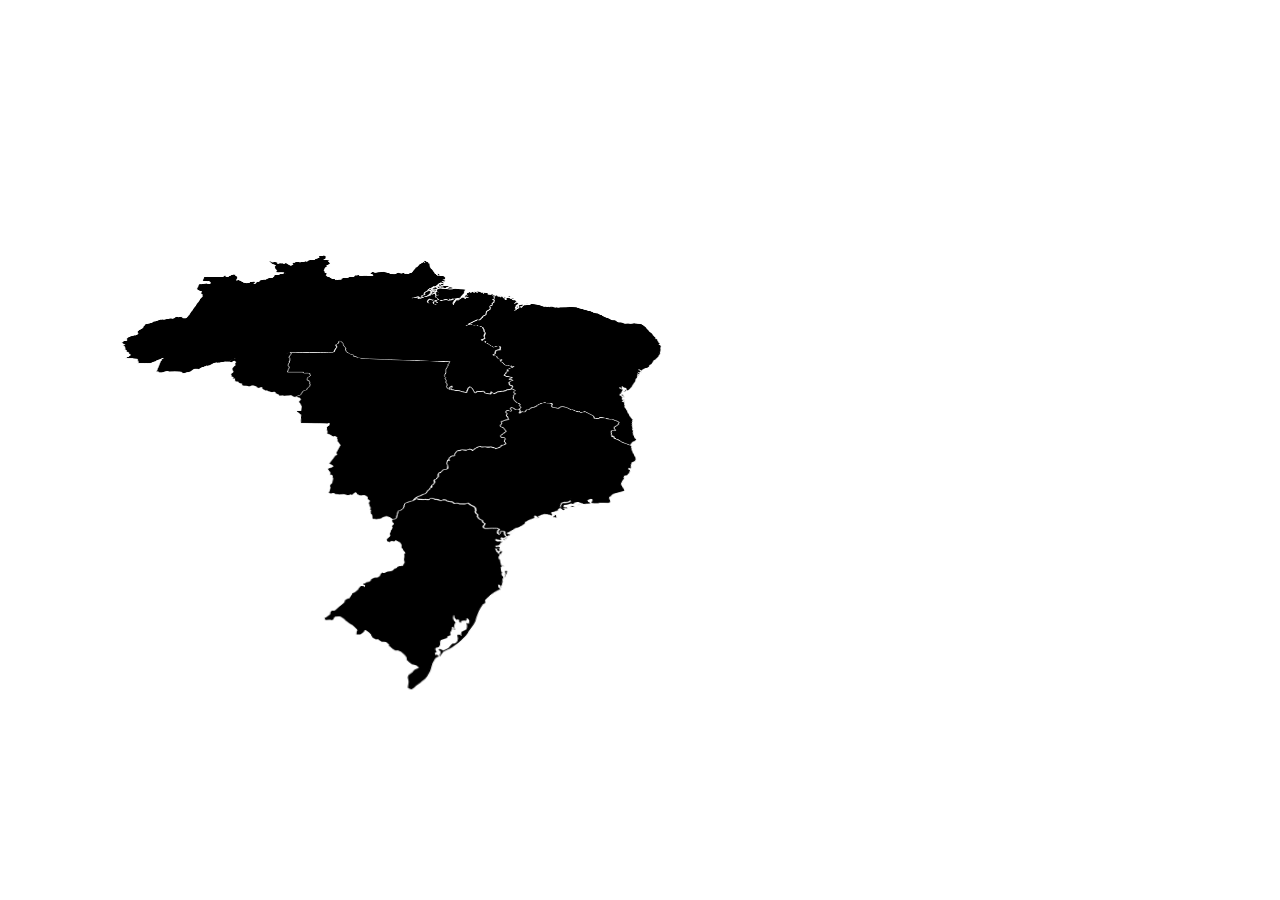
==== commit b09a9b41: "Consegui!!!!!!!!!!!!!!!!!!!" ====
--- a/index.html
+++ b/index.html
@@ -17,27 +17,6 @@
 		<div class="Mapa">
 			<svg version="1.1" id="landmarks-brazil" x="0px" y="0px" viewBox="0 0 766.98486 763.13477" xml:space="preserve" sodipodi:docname="Brazilian_states_by_GDP.svg" width="766.98486" height="763.13477" inkscape:version="1.2.1 (9c6d41e410, 2022-07-14)" xmlns:inkscape="http://www.inkscape.org/namespaces/inkscape" xmlns:sodipodi="http://sodipodi.sourceforge.net/DTD/sodipodi-0.dtd" xmlns="http://www.w3.org/2000/svg" xmlns:svg="http://www.w3.org/2000/svg"><defs id="defs807"/><sodipodi:namedview id="namedview805" pagecolor="#ffffff" bordercolor="#000000" borderopacity="0.25" inkscape:showpageshadow="2" inkscape:pageopacity="0.0" inkscape:pagecheckerboard="0" inkscape:deskcolor="#d1d1d1" showgrid="false" inkscape:zoom="1" inkscape:cx="510" inkscape:cy="377" inkscape:window-width="1920" inkscape:window-height="1009" inkscape:window-x="1358" inkscape:window-y="-8" inkscape:window-maximized="1" inkscape:current-layer="landmarks-brazil"/>
 				
-				<g id="g27744" style="fill-opacity:1" transform="translate(-21.0562,-25.12135)">
-					<path id="path18" class="pathCO" d="m 3833.8,1209.1 0.4,-0.4 0.2,-0.2 0.8,-0.7 2.7,-1.7 1.3,-0.7 0.7,-0.3 0.3,-0.2 0.2,-0.2 0.1,-0.2 v -0.2 l 0.1,-0.4 0.1,-0.6 0.2,-0.9 0.1,-0.4 0.1,-0.2 1.6,-4.3 0.1,-0.2 0.2,-0.2 0.9,-1 0.4,-0.3 0.2,-0.1 0.2,-0.1 0.4,-0.1 h 0.2 0.4 l 0.2,-0.1 0.2,-0.1 0.3,-0.4 0.4,-0.6 0.2,-0.4 0.1,-0.2 0.1,-1.1 0.4,-1.4 0.1,-0.2 0.1,-0.2 0.2,-0.2 0.7,-0.6 0.4,-0.4 0.1,-0.2 0.4,-0.6 0.1,-0.2 0.6,-2.6 0.1,-2 -0.3,-0.6 -0.1,-0.2 -0.2,-0.4 -0.1,-0.3 v -0.2 -0.2 -0.6 -0.6 -0.3 -0.7 -0.2 -0.2 l -1.7,-3.6 -0.2,-0.2 -0.2,-0.1 h -0.2 -0.2 l -0.4,0.2 h -0.2 l -0.2,-0.1 -0.1,-0.2 -0.2,-0.3 -0.1,-0.4 -0.3,-2 -0.1,-1.4 v -0.2 -0.4 l 0.1,-0.9 0.1,-0.2 0.2,-0.2 0.8,-0.6 0.6,-0.5 1.6,-2 0.1,-0.2 0.1,-0.2 0.1,-0.2 v -0.3 l -0.1,-0.2 -1.6,-4.2 -0.2,-0.2 -1.2,-0.5 -1.3,-0.1 h -0.2 l -3.9,0.1 -0.2,0.1 h -0.2 l -0.2,-0.1 -1.1,-1 -0.2,-0.2 0.1,-0.4 0.3,-0.4 v -0.1 h -1.5 -19.4 l 0.6,-5.7 0.5,-5 -0.2,-0.6 -0.1,-0.2 -0.2,-0.2 -0.2,-0.2 -0.2,-0.2 -0.1,-0.2 -0.8,-1.8 -0.1,-0.2 -0.3,-2 v -1 l 0.2,-0.6 0.2,-0.5 0.4,-1.6 0.4,-1.4 -0.4,-2 -0.1,-0.4 1.1,-1.9 0.2,-0.2 -0.6,-1.1 -0.5,-1.6 -0.2,-1.6 v -0.2 l -0.3,-0.7 -0.4,-0.2 -0.2,-0.1 -0.2,-0.2 -0.1,-0.2 v -0.2 -0.2 l 0.2,-1.2 0.9,-3.2 0.1,-0.2 0.4,-1.3 0.2,-0.4 0.3,-0.6 0.4,-0.6 v -0.2 l -0.1,-0.4 -0.2,-0.4 -0.3,-0.5 -0.1,-0.2 -0.8,-0.6 -0.8,-0.5 h 7.1 l 2.8,-0.1 3.6,-0.1 h 4.2 l 8.6,-0.2 3.6,0.1 7.1,-0.1 4.4,-0.1 h 3.8 l 4.2,-0.1 3.3,-0.1 h 3.4 2.4 l 1.5,-0.9 0.8,-3.6 0.6,-2.7 0.1,-0.2 0.1,-0.4 0.8,-2.2 0.7,-2.3 -0.1,-0.6 -0.2,-1 -0.2,-0.8 -0.2,-0.4 -0.5,-0.9 -0.1,-0.4 -0.1,-0.6 v -0.2 -0.2 -0.2 -0.2 l 0.1,-0.2 0.1,-0.2 0.3,-0.4 0.4,-0.3 0.6,-0.3 0.2,-0.2 1.1,-1.7 0.2,-0.4 0.3,-0.6 0.1,-0.4 v -0.2 -0.2 l -0.2,-0.4 -0.1,-0.4 v -0.2 l 0.1,-0.7 0.1,-0.2 0.2,-0.6 1.2,-1.3 0.2,-0.2 0.9,0.7 0.2,0.2 0.4,0.4 0.6,0.9 0.8,1.2 0.2,0.2 1.4,2.6 0.2,0.5 0.2,1.2 0.1,0.5 1.1,3.3 0.5,1.3 0.1,0.2 0.1,0.2 1.5,2.1 0.9,2 -0.3,1.3 v 1.7 l 0.6,2.9 0.9,2.7 1.8,1.3 0.2,0.1 2.4,2.3 0.1,0.2 1,0.7 0.2,0.1 2.1,1 1.8,0.8 0.1,0.2 0.1,0.3 0.1,0.4 0.1,0.5 -0.1,0.8 v 0.4 0.2 l 0.2,0.4 0.1,0.2 0.2,0.1 0.9,0.3 0.4,-0.2 h 0.2 0.4 l 1.1,0.2 0.4,0.1 0.4,0.2 0.2,0.2 0.2,0.2 0.2,0.2 0.2,0.4 -0.1,0.4 v 0.2 l 0.2,0.6 0.1,0.2 0.1,0.2 0.2,0.1 h 0.2 0.2 l 0.2,-0.1 0.4,-0.2 0.2,-0.1 0.2,-0.1 h 0.2 l 1.9,0.6 0.2,0.1 2.5,1 4.4,0.3 5.5,0.4 10.2,0.7 10.9,0.7 3.1,0.2 3.4,0.2 0.8,0.1 3.4,0.3 8.8,0.5 8.6,0.5 4.3,0.2 7.6,0.4 8,0.5 5.6,0.3 6.6,0.4 2,0.1 8.6,0.5 10.3,0.5 h 0.3 l 4.3,0.2 1.7,0.1 -0.5,0.7 -0.3,0.5 -0.3,0.9 -0.1,0.8 -0.1,0.2 -0.2,0.3 -0.1,0.2 -0.2,0.2 -0.1,0.2 -0.1,0.1 -0.2,0.1 -0.1,0.1 -0.5,0.6 -0.1,0.1 -0.2,0.6 v 0.4 0.7 l 0.1,0.3 v 0.4 l -0.3,1.4 -0.1,0.4 v 0.1 l -0.2,0.4 -0.2,0.2 -0.2,0.2 -0.2,0.2 -0.6,1.9 -0.5,1.5 -0.4,0.8 -0.1,0.1 -0.7,2.1 -0.4,1.6 -0.2,1.9 -0.1,1.7 v 1.9 l -0.7,2.3 -0.7,1.8 -0.3,0.9 -0.3,0.8 v 0.1 l -0.3,1.2 v 0.1 0.7 l 0.1,0.2 0.1,0.1 0.1,0.2 0.3,0.5 0.1,0.1 0.4,0.2 0.4,0.2 0.2,0.2 0.1,0.1 v 0.1 0.1 0.1 l -0.1,0.7 -0.1,0.2 -0.1,0.1 -0.1,0.1 -0.2,0.1 -0.5,0.5 -0.2,0.3 v 0.1 0.6 l 0.7,1.6 0.4,0.8 h 0.1 0.1 l 0.1,0.1 v 0.1 0.3 l -0.6,3.5 v 0.2 0.2 1.5 0.1 l 0.1,0.2 0.1,0.2 h 0.1 0.1 0.1 l 0.1,0.1 0.1,0.1 0.1,0.2 0.2,1 0.1,0.9 0.1,0.5 0.1,1 v 0.2 0.1 l -0.5,1.7 -0.4,1.4 0.9,3.2 0.3,0.8 h 0.1 l 0.7,0.4 0.5,0.2 h 1 v 0.1 l 0.1,0.3 v 0.2 l -0.1,0.3 -0.3,1.1 -0.1,0.2 -0.3,0.4 -0.1,0.1 h -0.1 l -0.6,0.3 -0.2,0.2 -0.1,0.1 -0.3,0.9 0.1,0.6 0.1,0.2 v 0.2 l 0.1,2 -0.1,0.3 -0.4,1 -0.1,0.3 -1.2,2 -1.2,1.6 -0.8,1.9 -0.4,1.2 -0.2,0.2 -0.2,0.2 -0.3,0.2 h -0.1 -0.1 -0.1 l -0.4,0.2 -0.1,0.1 v 0.1 l 0.2,1.8 v 4.2 l -1.1,2 -0.9,1.7 -0.5,2.2 v 0.2 l -0.1,0.9 0.3,0.8 v 0.1 l 0.2,0.4 0.1,0.2 v 0.9 0.1 l -0.5,1.2 -0.9,2 -1,3.4 v 0.1 l -1.7,1.7 -1.1,0.7 -0.2,0.1 h -0.2 -0.2 -0.1 l -0.2,-0.1 -0.1,-0.2 -0.8,-0.5 -1.2,0.3 h -0.1 l -2,1.2 -2.3,2.2 -0.1,0.2 -0.4,0.8 -0.4,2.1 -0.2,1.4 -0.1,0.8 -0.1,0.5 v 0.1 l -0.1,0.2 -0.8,1 -1.5,3.4 -0.1,0.2 -0.8,1.3 -0.3,0.3 -0.2,0.2 -1.9,0.6 -1.2,0.3 h -0.2 -2.1 -0.2 l -0.7,0.1 -0.1,0.1 v 0.1 l -0.7,1.4 -0.9,1.5 -0.1,0.1 -0.1,0.1 -0.7,0.3 -0.5,0.1 -0.2,0.1 -0.2,0.1 -0.4,0.3 -0.1,0.2 -0.1,0.6 v 0.3 0.5 l 0.1,0.4 -1,1.7 -0.3,0.2 -0.3,0.1 -0.6,0.5 -0.3,0.3 -0.2,0.3 -0.4,0.6 -0.2,0.4 -0.2,0.7 -0.1,0.4 v 0.2 l -0.1,0.5 -0.1,0.3 -0.1,0.2 -1.4,2.2 -0.2,0.2 -0.3,0.3 -1.2,1 -0.2,0.2 -0.5,0.4 -0.3,0.1 -1.1,0.4 -1.1,0.4 -0.2,0.1 -0.5,0.6 -0.2,0.2 -0.1,0.2 -0.2,1.2 -0.1,1.6 -0.1,0.4 -0.1,0.2 -0.3,0.4 -0.1,0.1 -1,1.2 -1.4,2.1 -0.1,0.2 -0.2,0.4 v 0.1 0.1 l -0.5,3.7 v 0.2 0.1 l 0.1,0.4 0.1,0.2 0.1,0.1 0.2,0.1 0.1,0.1 0.1,0.2 0.6,0.8 0.7,1.2 0.2,1.7 -0.1,0.5 v 0.4 0.2 l 0.1,1.1 v 0.3 0.1 l 0.2,0.5 0.2,0.2 0.3,0.6 0.3,0.7 0.1,0.3 -0.5,0.2 -1.3,0.2 h -0.2 l -0.2,-0.1 -0.2,-0.1 -0.2,-0.2 -0.2,-0.1 -0.5,-0.2 -0.2,-0.1 -0.4,-0.1 h -0.6 l -3.2,0.1 -0.5,0.6 -0.2,0.1 h -0.2 l -5.5,-0.4 -0.6,-0.2 -0.3,-0.2 -0.4,-0.4 -0.4,-0.4 -0.4,-0.2 -0.8,-0.2 -0.8,0.1 -0.2,-0.6 0.2,-0.5 0.2,-0.4 1.7,-2.8 0.2,-0.2 0.2,-0.2 0.2,-0.1 0.7,-0.2 0.8,-0.1 0.2,-0.1 0.2,-0.2 0.3,-1.9 0.4,-2.2 0.3,-1.2 0.2,-0.6 0.1,-0.6 0.1,-0.4 v -0.7 h -1 l -0.4,0.1 -0.3,0.1 -1.2,1 -0.1,0.2 -0.1,0.2 -0.8,1.1 -0.8,0.9 -3.2,3.2 -0.3,0.3 -0.2,0.1 h -0.2 l -0.4,-0.1 h -0.2 -0.5 l -0.6,0.2 -1.1,0.4 -0.2,0.1 -0.2,0.2 -0.4,0.2 -0.2,0.1 h -0.4 l -0.6,-0.1 h -0.2 l -0.2,-0.2 -0.1,-0.2 -0.1,-0.5 v -0.4 -0.2 -0.2 l -0.1,-0.2 -0.2,-0.1 -1.9,-1.2 -0.4,-0.1 h -0.9 -0.4 l -1.2,0.1 -0.4,0.1 -1.4,0.6 -0.2,0.3 -0.3,0.6 -0.2,0.2 -1.4,0.8 -0.4,0.2 h -0.2 l -3,0.5 h -0.2 l -1.6,0.1 h -0.2 l -0.5,-0.2 -0.5,-0.2 -0.4,-0.2 -0.7,-0.4 -0.4,-0.3 -0.2,-0.3 -0.2,-0.2 -0.2,-0.1 -1.8,-0.5 -1,-0.3 -0.4,-0.2 -0.4,-0.2 -0.9,-1.1 -0.1,-0.2 -0.2,-0.9 -0.1,-0.2 -0.7,-0.3 -1.5,-0.2 -1.7,-0.3 -3.3,-1.4 -0.2,-0.1 -0.1,-0.1 -0.2,-0.3 -0.1,-0.2 v -0.4 l -0.3,-0.3 -0.2,-0.1 -0.2,-0.1 h -0.2 l -0.9,-0.1 h -0.3 l -1.8,0.4 -0.4,0.2 -0.2,0.1 -0.1,0.1 -0.3,0.2 -0.1,0.2 -0.4,0.4 -0.3,0.2 -0.3,0.2 -1.9,0.6 h -0.2 l -0.4,-0.2 -0.4,-0.2 -0.2,-0.1 -1.8,0.3 h -1.9 l -1.2,-0.1 -0.6,0.5 -1.1,1.1 -0.1,0.3 v 0.3 0.2 l -0.1,0.6 -0.1,0.2 -2.4,3.3 -1.2,1.3 -0.8,0.7 -0.5,0.3 -2.7,0.8 -4.1,1.5 -2.6,-1.8 -1.2,-1.3 -0.9,-0.2 -0.2,-0.1 -0.1,-0.1 -0.5,-0.6 -0.4,-0.9 0.2,-0.4 0.1,-0.2 0.4,-0.2 v -0.2 l -0.2,-0.2 -0.6,-0.5 -1.8,-1.5 -0.4,-0.3 -1.5,0.7 -0.2,0.1 -0.4,-0.1 -0.2,-0.1 -1.3,-0.8 -0.3,-0.3 -0.2,-0.4 -0.1,-0.2 -2.4,-1.6 -0.9,-0.5 -0.4,-0.1 h -0.2 l -0.4,-0.1 -0.4,-0.2 -0.3,-0.2 -0.1,-0.2 -0.1,-0.2 -0.1,-0.4 -0.1,-0.7 0.1,-1 v -0.6 l -0.3,-1.8 -0.2,-0.7 -0.1,-0.2 -0.1,-0.2 -0.1,-0.2 -0.2,-0.4 -0.1,-0.2 v -0.2 -0.2 l -0.2,-3.3 v -0.9 l 0.1,-0.5 0.1,-0.2 0.6,-0.9 0.2,-0.3 0.4,-0.4 0.6,-0.5 0.1,-0.1 0.2,-0.3 0.4,-2.1 v -1.7 -0.5 h -1.1 l -0.1,0.2 -0.1,0.3 -0.1,0.2 -0.1,0.2 -0.2,0.1 -0.3,0.1 h -0.2 l -1.9,-0.1 -8.2,-0.3 -9.8,-0.4 h -0.8 l -9,-0.4 -1.9,-0.1 -1,-0.1 -0.5,-5.2 v -0.3 l -0.8,-9.4 -4,-4.5 -2.5,-2.8 3.6,-0.1 h 1.8 0.6 v -1.1 l -0.1,-2.3 -0.2,-3.9 -0.1,-1.6 -1.2,-2.7 -1.5,-3 -0.4,-0.5 -0.1,-0.2 -0.6,-2.1 v -0.1 -0.3 l 0.2,-0.8 0.1,-0.2 0.1,-0.2 0.5,-0.3 0.2,-0.3 0.4,-0.6 0.3,-0.8 v -0.1 l -1.6,-3.4 -0.2,-0.2 -1.9,-0.6 -1.8,-0.6 -1.3,-1.1 z" transform="translate(-3550.8686,-814.85365)" style="fill-opacity:1;stroke:#ffffff"/>
-					<path id="br-go" class="pathCO" d="m 538.1,440.8 -0.2,0.6 v 0.1 l 0.1,0.7 0.1,0.5 0.2,0.3 v 0.1 0.2 l -0.4,1.1 -0.4,0.7 -0.5,0.8 -0.1,0.2 -0.4,0.3 -0.2,0.2 -0.1,0.1 -0.2,0.8 -0.2,0.8 0.2,0.4 v 0.1 l 0.1,0.2 0.6,0.6 v 0.1 l 0.2,0.1 0.4,0.2 0.4,0.1 0.2,0.1 1.7,1.2 1.9,5 0.1,0.4 0.1,0.4 v 0.2 l -0.1,0.2 -2.8,3 -3.9,3.5 v 0.1 l -0.2,0.5 -0.4,1.8 v 0.3 l 0.9,1 0.2,0.2 h 0.1 0.1 0.1 0.1 l 0.2,-0.2 0.2,-0.1 h 0.1 l 0.4,-0.1 h 0.1 l 1.2,0.3 0.2,0.1 0.4,0.2 0.2,0.2 0.2,0.1 0.2,0.2 0.1,0.2 0.1,0.2 0.1,0.4 v 0.2 0.5 0.8 0 l -0.2,0.1 -0.3,-0.1 -0.2,0.2 -0.4,0.7 -0.2,0.3 -0.3,0.9 -0.3,0.9 v 0.1 0.1 l 0.2,0.1 v 0.1 l 0.3,0.9 0.9,2.5 0.1,0.3 v 0.3 l -3.8,2.4 -0.5,0.2 -0.5,0.1 V 481 l -0.1,-0.1 h -0.1 -0.1 l -0.3,0.1 -0.3,0.2 -0.6,0.8 -0.3,0.9 v 0.1 l -0.2,0.3 -0.2,0.1 -1.1,0.7 -1.8,1 -2.7,1.3 -0.3,0.1 v -0.2 l -0.2,-0.2 -0.6,-0.5 -5.1,-2.2 h -0.2 -0.1 l -0.5,0.4 v 0.1 0.1 h -0.7 -2.1 l -1.1,-0.1 -0.6,-0.2 -0.1,-0.1 h -2.2 l -1.1,0.1 h -1.3 l -0.7,-0.2 h -0.1 l -1.5,-0.8 h -0.1 -0.1 l -5,3.1 -3.3,3.3 -0.2,0.2 h -0.1 -0.2 l -0.2,-0.1 -1.5,-1.6 -1.9,-0.4 -3.7,1.9 h -0.1 -0.2 l -2.6,-0.4 -0.8,-0.2 -0.3,-0.1 -0.4,-0.1 h -0.2 l -0.2,0.1 -2.9,1.1 -2,0.3 -0.5,0.2 -0.2,0.1 -0.2,0.1 -0.1,0.1 -1.5,2.3 -1.5,2.9 0.1,1 v 0.1 0.1 0.1 l -0.2,0.3 -0.6,0.8 -0.2,0.2 H 477 l -0.5,0.2 h -0.4 -0.4 l -0.6,-0.2 -0.5,0.1 -0.2,0.1 -1.1,0.8 -1.7,2.1 -0.2,0.3 -0.8,1.9 v 0.1 0.1 0.1 l 0.1,0.1 0.5,0.4 0.1,0.1 0.1,0.2 v 0.2 l -0.1,0.2 -0.2,0.1 -0.2,0.1 h -0.1 -0.1 l -0.3,-0.1 -0.6,-0.4 -0.2,-0.3 -0.1,-0.1 -0.1,-0.2 -3.1,-2.5 -0.2,-0.1 -0.2,-0.1 h -0.2 l -1.5,-0.2 h -0.7 -0.5 l -0.5,-0.1 -0.2,-0.1 -1.1,-1.1 -0.5,-0.5 -0.2,-0.1 -0.2,-0.1 -2.1,-0.4 h -0.2 -0.4 -0.2 -0.4 l -0.7,-0.1 -0.8,-0.2 -0.5,-0.2 -2.6,-1.1 -0.1,-0.1 -0.2,-0.3 -0.2,-0.3 -0.1,-0.2 -0.2,-0.1 -0.2,-0.1 -0.8,-0.4 h -0.2 l -2.6,-1.2 -0.1,-0.2 -0.3,-0.3 -0.5,-0.4 -0.7,-0.4 -0.4,-0.2 -0.6,-0.2 -0.7,-0.2 h -0.2 -0.5 l -2.6,-1.4 -0.6,-0.5 -0.2,-0.1 h -0.2 -0.2 l -0.6,0.1 -0.8,0.1 -1.4,0.1 -1.8,-0.2 -1,-0.2 -1.4,-0.3 -0.4,-0.1 -0.2,-0.4 0.1,-0.4 0.1,-0.2 0.2,-0.4 0.3,-0.6 0.4,-0.8 0.3,-0.4 0.5,-0.6 0.5,-0.6 0.3,-0.4 0.1,-0.2 v -0.2 l -0.1,-0.2 -0.2,-0.1 -1.5,-0.6 -0.4,-0.2 -0.4,-0.1 h -0.2 -0.2 l -0.2,0.1 -0.6,0.5 -0.4,0.2 h -0.2 -0.2 -0.2 l -0.2,-0.1 -0.2,-0.2 -0.3,-0.4 -0.2,-0.7 v -0.6 l 0.1,-0.8 v -0.2 l 0.1,-0.8 0.1,-1.2 v -1 -0.4 l -0.2,-0.8 -0.1,-0.3 -0.3,-0.7 -0.3,-0.6 -0.2,-0.2 -0.2,-0.5 v -0.1 -0.3 l -0.1,-1.1 v -0.2 -0.4 l 0.1,-0.5 -0.2,-1.7 -0.7,-1.2 -0.6,-0.8 -0.1,-0.2 -0.1,-0.1 -0.2,-0.1 v -0.1 l -0.6,-0.1 -0.1,-0.4 v -0.1 -0.2 l 0.5,-3.7 v -0.1 -0.1 l 0.2,-0.4 0.1,-0.2 1.4,-2.1 1,-1.2 v -0.1 l 0.3,-0.4 v -0.2 l 0.1,-0.4 0.1,-1.6 0.2,-1.2 0.1,-0.2 0.2,-0.2 0.5,-0.5 0.2,-0.1 1.1,-0.4 1.1,-0.4 0.3,-0.1 0.5,-0.4 0.2,-0.2 1.2,-1 0.3,-0.3 0.2,-0.2 1.4,-2.2 0.1,-0.2 0.1,-0.3 v -0.5 -0.2 -0.4 l 0.2,-0.7 0.2,-0.4 0.4,-0.6 0.2,-0.3 0.3,-0.3 0.6,-0.5 0.3,-0.1 0.3,-0.2 1,-1.7 -0.1,-0.4 v -0.2 -0.5 l 0.1,-0.6 0.1,-0.2 0.4,-0.3 0.2,-0.1 0.2,-0.1 0.5,-0.1 0.7,-0.3 0.2,-0.1 V 440 l 0.9,-1.5 0.7,-1.4 V 437 h 0.1 0.7 0.2 2.1 0.2 l 1.2,-0.3 1.9,-0.6 0.2,-0.2 0.3,-0.3 0.8,-1.3 0.1,-0.2 1.5,-3.5 0.8,-1 0.1,-0.2 v -0.1 -0.5 l 0.1,-0.8 0.2,-1.4 0.4,-2.1 0.4,-0.8 0.1,-0.2 2.3,-2.2 2,-1.2 h 0.1 l 1.2,-0.3 0.8,0.5 0.1,0.2 0.2,0.1 h 0.1 0.2 0.2 l 0.2,-0.1 1.1,-0.7 1.7,-1.6 v -0.1 l 1,-3.4 0.9,-2 0.5,-1.2 v -0.1 -0.1 l -0.1,-1 -0.2,-0.4 v -0.1 l -0.3,-0.8 0.2,-0.9 v -0.2 l 0.5,-2.1 0.9,-1.6 1.1,-2 V 398 l -0.2,-1.8 v -0.1 l 0.1,-0.1 0.4,-0.2 h 0.1 0.1 0.1 l 0.3,-0.2 0.2,-0.2 0.2,-0.2 0.4,-1.2 0.8,-2 1.2,-1.6 1.2,-2 0.1,-0.3 0.4,-1 0.1,-0.3 -0.1,-2 v -0.2 -0.2 -0.6 l 0.3,-0.9 v -0.1 l 0.2,-0.2 0.6,-0.3 h 0.1 0.1 l 0.3,-0.4 0.1,-0.2 0.3,-1.1 0.1,-0.3 v -0.2 -0.3 0 l 0.4,-0.5 v -1.1 l 0.1,-0.7 0.1,-0.5 0.8,-1.5 2.1,-2.4 0.3,-0.2 0.5,-0.2 v 2 l -1.5,2.2 -0.6,2.8 2.9,0.5 2.7,1.2 2.9,0.2 1.9,0.3 3.8,2 5,1.7 0.8,-0.3 0.4,-1.9 1.6,-5.2 1.8,-2.9 1.4,-1.2 1.4,1.6 1.3,2.2 1.3,4.4 0.8,3.7 h 1.4 l 0.9,-0.9 0.4,-1.2 0.7,-0.6 h 0.9 l 2.5,0.4 4.3,-0.6 h 1.2 l 0.3,0.9 -0.7,1.9 3.8,1.7 4.1,0.8 0.8,-0.1 0.2,-2 0.4,-1.9 h 0.7 l 1.2,2.1 0.6,1.1 0.5,0.3 2.2,-1.1 3.1,-2.5 5.5,-1.2 1,0.1 0.9,-0.1 3.1,-1.3 2.1,-1.6 2.9,-0.6 3.6,-1.1 1.1,1.2 0.3,0.2 1.2,0.8 0.6,0.6 0.1,0.2 v 0.1 0.1 0.1 0.1 0.1 l -0.1,0.2 -0.7,0.4 -0.9,0.6 -0.1,0.2 -0.1,0.2 -0.1,0.3 v 0.2 l -0.3,2.1 v 0.2 0.2 l 0.1,0.1 0.4,0.2 1,0.3 h 0.3 v 0.1 l 0.1,0.2 v 0.1 0.1 0.5 -0.2 l -0.1,0.2 -0.2,0.3 -0.2,0.2 -0.6,0.5 -0.3,0.2 -0.3,0.1 -0.5,0.3 -0.1,0.2 -0.1,0.2 -1.3,4.3 v 0.1 0.6 1.2 l 0.1,0.8 0.1,1 0.1,0.7 0.3,1.1 0.2,0.6 0.2,0.5 1.8,3.5 0.1,0.2 0.1,0.1 1.5,1 2.1,1.7 v 0 l 0.1,0.2 v 0.1 0.3 0.2 l -0.1,0.2 -0.2,0.2 -0.5,1 -0.1,0.2 v 0.1 l -0.1,0.5 v 0.3 l 0.2,0.7 v 0.1 l 0.2,0.3 0.3,0.7 v 0.1 0.1 l 0.2,0.7 v 0.2 0.3 0.2 l -0.2,0.6 v 0.1 l -0.1,0.2 -0.1,0.1 -0.3,0.2 h -0.1 l -0.2,0.1 -0.2,0.3 -0.8,1.2 v 0.1 0.2 l -1,1.1 -0.2,0.1 h -0.1 l -3.8,-0.3 -0.2,-0.1 -0.1,-0.2 v -0.2 l -0.1,-0.3 -0.1,-0.3 -0.1,-0.2 -0.1,-0.2 v -0.1 l -0.5,-0.7 -0.3,-0.3 -0.3,-0.2 -0.2,-0.1 -1.9,-1.1 h -0.1 -0.1 l -0.2,0.1 -0.3,0.3 -0.5,0.6 -0.2,0.3 -0.2,0.3 v 0.2 l 0.1,1.7 0.3,0.9 v 0.1 l 0.2,1.6 v 0.1 l -0.5,0.5 -0.2,0.2 -0.2,0.1 h -0.1 -0.1 -0.1 l -0.5,-0.2 -0.2,-0.1 -0.9,-0.5 -0.7,-0.4 -0.4,-0.1 -0.5,-0.1 h -0.1 -0.5 -0.3 l -0.4,0.1 -0.2,0.1 -0.2,0.1 -0.1,0.1 -0.2,0.2 -0.1,0.2 v 0.1 l -0.8,3.2 v 0.1 0.1 h 0.1 0.1 l 0.3,-0.1 h 0.2 0.1 l 0.2,0.2 0.1,0.1 0.4,0.8 0.1,0.2 v 0.2 0.1 0.1 l -0.7,1 -0.2,0.3 -0.2,0.2 -0.4,0.3 v 0.1 0.2 l 0.1,2 v 0.2 0.1 l 0.1,0.2 v 0 l 0.2,0.2 h 0.1 l 0.5,0.1 0.2,0.1 v 0.1 0.1 0.2 l 0.6,4.6 v 0.1 l -0.2,0.2 -0.1,0.1 -0.4,0.2 -1,0.3 h -0.1 l -0.8,0.2 h -0.1 l -2.1,0.5 -2.7,1.7 h -0.1 -0.2 l -1.3,0.1 z" style="fill-opacity:1;stroke:#ffffff"/>
-					<path id="br-df" class="pathCO" d="m 537.5,438.7 -0.1,-0.2 v -0.1 l 0.1,-1.6 v -0.5 -0.6 -0.1 l 0.1,-0.1 h 0.1 l 0.1,-0.1 0.2,-0.3 0.1,-0.3 0.2,-0.6 v -0.1 -0.7 l -0.1,-1.9 -2.1,-2.3 h -0.3 -0.8 -9 -4.1 -0.6 l -0.5,4.4 -1,1.9 -0.2,0.1 v 0.1 0.1 0.1 l 0.5,3.6 v 0.1 0.1 h 0.3 2.2 12 3 0.3 0.2 l -0.8,-0.7 z" style="fill-opacity:1;stroke:#ffffff"/>
-					<path id="path1126" class="pathCO" d="m 4018.9,1332 -0.4,2.2 -0.1,0.2 -0.1,0.2 -0.1,0.2 -0.2,0.1 h -0.1 l -1.6,0.8 -0.4,0.1 h -0.1 -0.1 l -0.4,-0.1 h -0.1 -0.3 -0.3 l -0.4,0.2 -0.4,0.3 -0.2,0.1 -0.4,0.3 -0.4,0.4 -0.2,0.2 -1.3,1.5 -1,1.5 -0.8,0.7 -0.2,0.1 h -0.4 -0.1 l -0.6,0.2 -0.1,0.2 -0.7,1.9 -0.1,0.8 -0.1,1.6 v 0.9 l -0.1,0.2 -0.3,0.4 -0.1,0.2 -2.7,3.4 -0.1,0.1 -0.2,0.1 -0.3,0.1 -0.3,0.1 -0.4,0.2 -0.1,0.1 -0.1,0.2 -0.1,0.3 v 0.1 l 0.1,0.8 0.2,0.4 0.1,0.4 0.1,0.4 v 0.2 l -0.1,1 -0.3,0.6 -1.2,2.1 -0.6,0.7 -0.4,0.2 h -0.3 l -1.2,1.5 0.1,0.3 0.3,0.6 0.1,0.2 -0.2,1.2 -0.1,0.2 -0.1,0.1 -0.1,0.1 -0.2,0.1 -0.3,0.1 -0.4,0.2 -0.7,0.6 -0.1,0.1 -0.1,0.2 -0.1,0.3 -0.1,0.6 v 0.3 l -0.1,0.1 -0.1,0.2 -0.8,0.6 -1.1,1 -0.2,0.2 -0.1,0.1 -0.1,0.3 -0.2,0.5 -0.2,0.3 -0.9,1.5 -0.3,0.4 -0.8,0.8 -0.3,0.2 -0.3,0.2 -0.5,0.3 -0.2,0.2 -0.3,0.2 -0.7,0.3 -0.9,0.4 -3,1.7 -4.2,2.5 -1.5,1.3 -0.1,0.1 -0.1,0.2 -0.1,0.3 -0.6,1.2 -1,1.2 -0.5,0.2 -0.2,0.1 -0.5,0.2 -0.2,0.1 -1,0.3 -1,0.4 -0.6,0.2 -1.4,0.5 -1.2,0.5 -0.3,0.2 -0.8,0.5 -0.3,0.2 -0.1,0.2 -0.1,0.2 -0.1,0.2 -0.3,0.8 -0.5,1.4 v 0.5 0.2 0.5 0.3 l -1.2,2.9 -0.1,0.2 -0.4,0.6 -0.2,0.2 -0.3,0.3 -0.5,0.4 -1.9,1.1 -0.2,0.1 -0.4,0.1 h -0.4 l -0.4,0.3 -0.3,0.2 -0.1,0.1 -0.1,0.1 -0.1,0.2 v 0.7 l -0.5,2.3 v 0.1 l -0.4,1.3 -0.7,4 v 0.3 0.1 l -0.2,0.5 -0.2,0.3 -0.1,0.1 -2.2,1.3 -0.2,0.1 -0.3,0.1 h -0.1 l -0.9,-0.6 -2.2,-2 -2.5,-1.3 -1.6,-0.8 h -0.1 -0.1 l -4.7,2.2 -0.1,0.1 -0.1,0.1 -0.2,0.3 -0.1,0.2 -0.1,0.1 -0.2,0.1 -0.3,0.1 -1.9,0.5 -2.2,0.4 -0.5,0.1 h -0.3 -0.3 l -2.6,-0.5 -0.2,-0.1 -0.2,-0.1 -0.2,-0.1 -0.4,-0.2 -0.2,-0.1 -0.1,-0.2 -0.1,-0.1 -0.1,-0.2 v -0.2 -0.3 -0.7 l -0.1,-1.4 -0.1,-1 -0.1,-0.7 v -0.2 l -0.1,-0.3 -0.2,-0.3 -0.1,-0.2 -0.2,-0.2 -0.1,-0.1 -0.2,-0.1 -0.2,-0.1 -0.2,-0.2 -0.2,-0.2 v -0.1 l -0.3,-2.6 v -0.1 -0.1 l 0.6,-1.4 -0.7,-0.8 -0.1,-0.1 -0.1,-0.2 v -0.1 -0.1 -0.1 l 0.1,-0.4 -0.1,-2.9 -0.7,-1 -0.4,-1.2 -0.7,-3 v -0.2 l -0.1,-0.6 v -0.2 l 0.1,-0.2 0.1,-0.2 0.1,-0.2 0.1,-0.1 0.2,-0.3 0.2,-0.4 0.1,-0.2 v -0.2 -1.4 -0.2 -0.1 l -0.1,-0.1 -0.1,-0.1 -0.2,-0.1 h -0.1 l -0.3,-0.1 -0.3,-0.2 -0.3,-0.2 -0.3,-0.2 -0.1,-0.2 -0.2,-0.3 -0.1,-0.3 -0.1,-0.2 v -0.1 l -0.1,-0.9 v -0.5 -0.5 -0.4 -0.2 l -0.1,-0.1 -2,-2 -2.7,-0.3 -1,0.1 h -0.1 l -0.4,0.2 -0.3,0.1 h -0.1 l -1.4,-0.2 h -0.1 l -0.5,-0.1 h -0.1 l -2,-1.3 -0.4,-0.3 -0.5,-0.5 -0.1,-0.1 -0.1,-0.3 v -0.2 -0.3 l -0.4,-0.9 -0.1,-0.1 h -0.1 l -1,0.2 -0.6,0.2 -0.1,0.1 -0.2,0.2 -0.3,0.3 -0.1,0.2 -0.3,0.4 v 0.1 l -0.1,0.2 -0.2,0.2 -0.2,0.3 -1.2,1.2 -0.8,-0.2 -0.1,-0.1 -0.2,-0.2 -0.1,-0.1 -0.1,-0.1 h -0.1 -0.1 l -1,0.5 -0.2,0.1 -0.7,0.3 -1.3,0.2 -2.1,-0.8 -3.1,-0.6 -0.9,0.1 -0.6,0.1 -0.2,0.1 h -0.1 l -1.6,0.1 h -0.9 l -4.1,-0.7 -0.3,-0.1 -0.1,-0.1 -0.1,-0.1 -0.4,-0.9 -2.4,-0.2 -0.5,0.3 -0.6,0.3 h -0.1 l -1.1,-0.3 -0.2,-0.1 -0.5,-0.2 h -0.1 l -1,-0.5 v -0.6 -0.5 l 0.1,-0.3 0.4,-0.9 0.5,-3.8 0.3,-2.1 -0.2,-0.2 -0.1,-0.2 -0.1,-0.2 -0.3,-2.2 v -0.1 l 0.4,-0.9 0.3,-0.6 0.7,-0.9 0.5,-0.6 0.1,-0.2 0.7,-6.7 v -0.3 l -0.8,-2.5 v -1.9 l -0.1,-0.2 -0.8,-0.9 -0.1,-0.1 -0.2,-0.2 h -0.1 -0.1 l -0.2,0.1 -0.1,0.1 -0.2,0.6 -0.1,0.1 -0.1,0.1 h -0.1 -0.1 l -0.1,-0.1 -0.1,-0.2 -0.2,-1.5 v -0.2 l -0.2,-1.7 v -0.1 -0.4 l -0.9,-1.8 -0.7,-1.1 -0.8,-1.2 -0.4,-1 -0.1,-1.2 0.9,-0.4 3.9,-2.2 0.2,-0.1 0.1,-0.1 0.9,-0.9 -0.1,-0.1 v 0 l -4.7,-4 -0.3,-0.4 0.6,-1.2 2.4,-4.9 2,-4.1 0.6,-1.3 0.6,-1.3 0.2,-0.4 1.4,-0.1 -0.2,-2.1 -0.1,-0.4 h -0.1 l -0.9,-0.1 v -0.1 l 2.7,-8.3 1.2,-3.7 0.2,-0.4 0.1,-0.2 0.5,-0.7 -1.2,-2 -2.6,-4.8 v -1.3 l 0.1,-0.7 v -0.2 l 0.9,0.2 1.2,1.3 2.6,1.8 4.1,-1.5 2.7,-0.8 0.5,-0.3 0.8,-0.7 1.2,-1.3 2.4,-3.3 0.1,-0.2 0.1,-0.6 v -0.2 -0.3 l 0.1,-0.3 1.1,-1.1 0.6,-0.5 1.2,0.1 h 1.9 l 1.8,-0.3 0.2,0.1 0.4,0.2 0.4,0.2 h 0.2 l 1.9,-0.6 0.3,-0.2 0.3,-0.2 0.4,-0.4 0.1,-0.2 0.3,-0.2 0.1,-0.1 0.2,-0.1 0.4,-0.2 1.8,-0.4 h 0.3 l 0.9,0.1 h 0.2 l 0.2,0.1 0.2,0.1 0.3,0.3 v 0.4 l 0.1,0.2 0.2,0.3 0.1,0.1 0.2,0.1 3.3,1.4 1.7,0.3 1.5,0.2 0.7,0.3 0.1,0.2 0.2,0.9 0.1,0.2 0.9,1.1 0.4,0.2 0.4,0.2 1,0.3 1.8,0.5 0.2,0.1 0.2,0.2 0.2,0.3 0.4,0.3 0.7,0.4 0.4,0.2 0.5,0.2 0.5,0.2 h 0.2 l 1.6,-0.1 h 0.2 l 3,-0.5 h 0.2 l 0.4,-0.2 1.4,-0.8 0.2,-0.2 0.3,-0.6 0.2,-0.3 1.4,-0.6 0.4,-0.1 1.2,-0.1 h 0.4 0.9 l 0.4,0.1 1.9,1.2 0.2,0.1 0.1,0.2 v 0.2 0.2 0.4 l 0.1,0.5 0.1,0.2 0.2,0.2 h 0.2 l 0.6,0.1 h 0.4 l 0.2,-0.1 0.4,-0.2 0.2,-0.2 0.2,-0.1 1.1,-0.4 0.6,-0.2 h 0.5 0.2 l 0.4,0.1 h 0.2 l 0.2,-0.1 0.3,-0.3 3.2,-3.2 0.8,-0.9 0.8,-1.1 0.1,-0.2 0.1,-0.2 1.2,-1 0.3,-0.1 0.4,-0.1 h 1 v 0.7 l -0.1,0.4 -0.1,0.6 -0.2,0.6 -0.3,1.2 -0.4,2.2 -0.3,1.9 -0.1,0.2 -0.2,0.1 -0.8,0.1 -0.7,0.2 -0.2,0.1 -0.2,0.2 -0.2,0.2 -1.7,2.8 -0.2,0.4 -0.2,0.5 0.2,0.6 0.8,-0.1 0.8,0.2 0.4,0.2 0.4,0.4 0.4,0.4 0.3,0.2 0.6,0.2 5.5,0.4 h 0.2 l 0.2,-0.1 0.5,-0.6 3.2,-0.1 h 0.6 l 0.4,0.1 0.2,0.1 0.5,0.2 0.2,0.1 0.2,0.2 0.2,0.1 0.2,0.1 h 0.2 l 1.4,-0.2 0.5,-0.2 0.2,0.8 0.1,0.4 v 0.9 l -0.1,1.2 -0.1,0.8 -0.1,0.2 -0.1,0.8 0.1,0.6 0.2,0.7 0.3,0.4 0.2,0.2 0.2,0.1 0.2,0.1 h 0.2 l 0.2,-0.1 0.4,-0.2 0.6,-0.5 0.2,-0.1 h 0.2 0.2 l 0.4,0.1 0.4,0.2 1.5,0.7 0.2,0.1 0.1,0.2 v 0.2 l -0.1,0.2 -0.3,0.4 -0.5,0.6 -0.5,0.6 -0.3,0.4 -0.4,0.8 -0.3,0.6 -0.2,0.4 -0.1,0.2 -0.1,0.4 0.1,0.4 0.4,0.1 1.4,0.3 1,0.2 1.8,0.2 1.4,-0.1 0.8,-0.1 0.6,-0.1 h 0.2 l 0.2,0.1 0.2,0.1 0.6,0.5 2.6,1.4 h 0.5 0.2 l 0.7,0.2 0.6,0.2 0.4,0.2 0.7,0.4 0.5,0.4 0.3,0.3 0.1,0.2 2.6,1.2 0.2,0.1 0.8,0.4 0.2,0.1 0.2,0.1 0.1,0.2 0.2,0.3 0.2,0.3 0.2,0.1 2.6,1.1 0.5,0.2 0.8,0.2 0.7,0.1 h 0.4 0.2 0.4 0.2 l 2.1,0.4 0.2,0.1 0.2,0.1 0.5,0.6 1.1,1.1 0.2,0.1 0.5,0.1 0.2,0.1 h 1 l 1.5,0.2 0.2,0.1 0.2,0.1 0.2,0.1 3.1,2.4 0.1,0.2 0.1,0.2 0.1,0.3 h -0.2 -0.2 l -0.2,0.1 -0.1,0.2 v 0.1 0.1 l -1.1,4.6 v 0.1 0.5 l 0.1,0.6 0.1,0.2 0.2,0.3 0.1,0.3 0.3,1.5 v 0.2 0.1 l -0.2,1 -0.2,1.3 v 0.2 l 0.1,0.2 0.1,0.2 z" transform="translate(-3550.8686,-814.85365)" style="fill-opacity:1;stroke:#ffffff"/>
-					<path class="pathCO" d="m 539,427.6 c -1.5,-1.4 -4,-0.9 -5.9,-0.9 -2,0.1 -4,0.1 -5.9,0.2 -1.9,0.1 -3.8,0 -5.7,0.2 -1,0.1 -1.9,0.5 -2.5,1.2 -0.9,0.9 -1,2.2 -1.1,3.4 -0.2,1.9 -0.5,3.9 -0.7,5.8 -0.2,2.3 1.2,3.9 3.4,4.3 4.4,0.8 8.8,0.7 13.1,-0.2 0.4,-0.1 0.8,-0.3 1.1,-0.6 0,0 0.1,0 0.1,0.1 1,0.3 1.8,-0.1 2.4,-0.7 1.1,0 2.2,-0.5 2.4,-1.8 0.4,-1.9 0.6,-3.8 0.7,-5.7 0,-2 0,-4 -1.4,-5.3 z m -6.7,9.1 c -3.2,0.7 -6.7,0.8 -9.9,0.3 -0.1,0 -0.1,0 -0.2,0 0.1,-0.9 0.2,-1.7 0.3,-2.6 0.1,-0.8 0.2,-1.6 0.3,-2.4 0,0 0.1,0 0.1,0 3.7,-0.1 7.4,-0.2 11.1,-0.3 0.4,0 0.8,0 1.3,0 0,0 0.1,0 0.2,0 0,0.1 0,0.3 0,0.4 0,1.2 -0.1,2.3 -0.2,3.5 -0.6,0.3 -1.1,0.7 -1.4,1.2 -0.6,-0.2 -1.1,-0.2 -1.6,-0.1 z" id="path25892" style="fill-opacity:1"/>
-					<path class="pathCO" d="m 486.8,397.3 c 0.7,-4.7 -0.7,-9.7 -4.2,-13.2 -0.7,-0.7 -1.5,-1.3 -2.3,-1.8 0.3,-2.5 -3,-3.7 -4.4,-2 -5.3,-1.5 -11.3,-0.3 -15.3,3.8 -6.6,6.7 -13.4,13.3 -19.7,20.3 -4,4.4 -6.9,9.5 -7,15.6 0,1.6 0.2,3.2 0.6,4.7 l -1.4,1.7 c -1.3,1.6 -2.6,3.2 -3.9,4.8 0.2,-5.8 -1.2,-11.4 -5.8,-16.1 -4.8,-4.9 -11.4,-5.4 -17.1,-3 -7.1,-3.7 -17.4,-2.1 -21.3,5.5 -0.9,1.8 -1.8,3.6 -2.7,5.4 -0.7,-0.3 -1.3,-0.5 -2.1,-0.7 -5.4,-1.2 -12.2,0.2 -15.9,4.6 -2.6,-0.7 -5.3,-0.7 -7.7,0.1 -8.8,2.8 -12.1,10.4 -10.8,19.1 0.1,0.7 0.2,1.4 0.3,2.1 -3.9,3.8 -5.6,9.5 -4.2,15.1 0.5,2.1 1.2,4.1 1.9,6 -0.1,0 -0.3,0 -0.5,0 -1.2,0 -2.7,1.1 -2.5,2.5 0.2,2.1 1.4,3.7 3.5,4.5 0.8,0.3 1.7,0.3 2.5,0.3 1.4,2.8 2.9,5.5 4.7,8.1 0.7,2.9 2.6,5.2 5,6.9 0,0 0.1,0.1 0.1,0.1 0.1,0.1 0.1,0.1 0.2,0.2 4.2,6.4 9.4,13 15.6,16.8 3.5,2.1 7.4,3 11.2,2.6 0.1,1.7 0.1,3.4 0.2,5.1 0.4,12.1 12.8,18.9 23.3,13.4 13.9,-7.2 26.1,-17.8 35.3,-30.4 1.6,0.8 3.4,1.3 5.1,1.4 0.4,0.3 0.9,0.6 1.4,0.9 3.9,2.1 8.6,2.5 12.7,1.2 1.5,0.8 3,1.6 4.4,2.4 2.8,1.6 5.3,-2.7 2.5,-4.3 -0.6,-0.3 -1.1,-0.6 -1.7,-0.9 0.5,-0.5 1,-1 1.5,-1.5 4.6,-3 7.9,-8.2 7.6,-13.7 3.3,-8 -0.8,-17.4 -8.1,-20.7 0.1,-3.8 -1.7,-7.4 -4.4,-10.2 0,-0.1 -0.1,-0.2 -0.1,-0.3 -0.2,-0.7 -0.3,-1.5 -0.5,-2.2 0,-0.2 0,-0.5 0,-0.9 0,0 0,-1.3 0,-2.1 0.1,-0.5 0.2,-1.4 0.3,-1.5 0,-0.2 0,-0.3 0.1,-0.4 0.1,-0.1 0.1,-0.3 0.2,-0.5 0,0 0,0 0,0 0.2,-0.1 0.4,-0.3 0.5,-0.4 0.7,-0.1 2,-0.5 0.1,-0.3 9.7,-0.7 15,-8.1 15.1,-15.5 1.6,-1.6 2.8,-3.7 3.4,-6.2 0.2,-1 0.4,-2.1 0.4,-3.2 1.4,-1.6 2.5,-3.5 3,-5.8 0.5,-2.3 0.6,-4.8 0.1,-7.1 0.4,-1.6 0.6,-3.3 0.6,-4.9 0.6,-1.7 0.6,-3.6 0.2,-5.4 z" id="path25896" style="fill-opacity:1"/>
-				</g>
-				
-				<g id="g27734" transform="matrix(1.0032747,0,0,1.0101427,-22.45412,-31.36596)" style="fill-opacity:1">
-					<path id="br-es" class="pathSE" d="m 657.4,538.2 h -0.1 -0.5 l -0.7,0.2 -0.2,0.2 h -0.2 -0.1 l -1.7,0.1 h -0.3 l -5.2,-1.2 -3.1,-1.3 -0.3,-2.3 v -0.1 l -0.5,-2.8 v -0.1 l -0.1,-0.1 -0.2,-0.2 -0.2,-0.1 -1.9,-0.5 -0.3,-0.1 v -0.1 l 0.5,-2.5 0.1,-0.2 0.6,-1.4 -0.4,-2.7 -0.3,-0.6 v -0.2 -0.1 -0.1 l 0.1,-0.2 0.2,-0.2 1.9,-2.2 0.2,-0.2 h 1.7 2.8 1.7 v 0 l 0.5,-0.3 h 0.1 v -0.1 -0.1 l 0.3,-0.7 0.1,-0.2 0.1,-0.3 0.5,-2 0.1,-0.5 1.3,-1.5 1.1,-2.6 v -0.1 -0.1 l 0.2,-1.7 0.1,-0.3 0.2,-0.3 h 0.1 l 0.4,-0.2 0.4,-0.2 0.7,-0.6 1.8,-1.9 0.1,-0.1 0.2,-0.3 0.1,-0.2 0.5,-2 0.1,-1.2 v -0.3 l -0.2,-2.1 -0.1,-0.3 v -0.2 -0.1 l -1.5,-3.2 -1.3,-1.4 -0.1,-0.1 -0.2,-0.1 h -0.2 -0.2 l -0.3,0.1 -0.2,0.1 v 0.1 h -0.1 -0.1 l -0.7,-0.3 h -0.1 l -0.6,-0.6 v -0.1 -0.2 l 0.1,-0.2 v -0.1 l 0.2,-0.2 0.2,-0.1 h 0.1 0.2 0.5 0.9 0.3 0.1 l 0.8,0.3 h 1.2 0.4 0.2 l 0.5,-0.2 h 0.1 l 0.2,-0.2 0.2,-0.2 v -0.1 -0.1 -0.4 l -0.1,-0.6 -0.1,-0.7 v -0.1 l -0.1,-0.2 -0.1,-0.1 h -0.1 -0.5 -0.5 -0.2 -0.1 l -0.1,-0.1 v -0.2 -0.5 l 0.1,-0.7 0.1,-0.3 0.2,-0.5 v -0.2 l 0.1,-1.2 v -0.4 -0.3 l -0.1,-0.3 -0.2,-0.3 -0.4,-0.3 -0.9,-0.6 -0.7,-0.2 -0.3,-0.6 v -0.1 -0.2 -0.1 l 1.4,-2 0.1,-0.1 2.6,-1.5 h 0.1 0.2 0.1 0.1 l 0.2,0.1 v 0.1 l 0.2,0.2 h 0.1 l 0.5,0.3 0.2,0.1 1.2,0.2 h 0.1 l 0.1,-0.2 v -0.1 -0.5 -0.2 -0.1 l -0.1,-0.2 -2,-2.4 h 0.1 l 1.6,0.2 2.7,-0.3 0.3,-0.1 0.3,-0.2 0.3,-0.3 h 0.1 l 0.2,-0.1 h 0.1 l 1.1,-0.3 h 0.1 l 1.9,-0.1 1.9,0.5 1.2,0.4 1.1,0.6 v 0 l 0.4,0.6 v 0 l 5.5,3.3 4.4,2.6 -0.3,0.8 -0.5,1.6 -0.1,0.3 -0.2,1 v 0.4 l -0.3,2.6 v 0.6 1.7 l 0.1,2.5 0.2,1.9 0.2,1 0.1,0.5 0.2,1.6 v 0.4 l 0.2,1.7 v 0.4 l -0.1,1.4 v 0.5 0.2 l -0.2,0.4 -1.4,2.9 -0.3,0.5 -0.1,0.2 H 682 l -0.3,0.2 -1,0.4 -0.4,0.2 h -0.1 l -0.7,0.3 -1,0.5 -0.3,0.2 -0.1,0.1 -0.2,0.3 -2,3.8 -0.3,1.2 -0.4,1.8 -0.4,1.3 -0.1,0.2 -0.8,1.6 h -0.1 l -0.1,-0.1 -0.8,-0.6 v -0.1 -0.1 -0.1 h -0.1 -1 l -0.3,1 -0.1,0.5 v 0.1 0.1 l 0.5,0.1 0.4,0.1 0.8,0.3 -1,2.4 -0.2,0.4 -1.2,2.1 -0.2,0.3 -3.9,4 h -0.1 -0.1 -0.1 v -0.2 -0.1 h -0.1 -0.2 l -1.6,0.6 -0.3,0.2 H 664 v 0.1 l -0.8,1.2 v 0.1 l -0.1,0.2 -0.1,0.4 v 0.2 0.2 l 0.1,0.4 v 0.1 l -0.3,0.8 -0.2,0.4 -0.1,0.3 v 0.1 l -0.2,0.3 -0.2,0.1 -0.4,0.4 -0.8,0.9 -0.2,0.3 -0.3,0.5 -0.1,0.3 v 0.2 0.2 z" style="fill-opacity:1;stroke:#ffffff"/>
-					<path id="path178" class="pathSE" d="m 4138.5,1393.9 -0.3,-0.1 -0.1,-0.1 -0.2,-0.2 -1.7,-1.7 -0.1,-0.1 v -0.1 l -0.1,-0.2 v -0.1 l 0.1,-0.2 1.3,-3.8 1.2,-1.2 0.2,-0.1 0.1,-0.1 2.6,-1 h 0.1 0.2 0.1 l 0.2,0.1 h 0.1 l 0.2,0.1 3.2,-0.5 1.8,-0.7 0.1,-0.2 1.9,-2.2 v -0.2 -0.2 l -0.1,-0.2 -0.2,-0.5 -0.2,-0.2 -0.5,-0.6 -1.4,-0.1 h -0.6 l -1.2,0.1 -0.3,0.1 -0.6,0.2 h -0.1 l -1.4,0.2 h -0.3 l -1.2,-0.1 -0.6,-0.2 h -0.1 l -0.1,-0.1 -1.4,-1.8 -0.1,-0.4 v -0.2 l -0.1,-0.3 -0.1,-0.2 -0.3,-0.3 -0.4,-0.3 -0.3,-0.1 -0.4,-0.2 -0.4,-0.1 0.1,-0.1 0.2,-0.2 0.5,-0.2 0.5,-0.2 0.5,-0.2 1.9,-0.5 3.3,-1.4 0.2,-0.1 0.1,-0.1 0.2,-0.1 2.7,-0.2 h 0.1 l 0.2,0.1 0.1,0.1 0.1,0.1 0.2,0.1 h 0.3 l 1.9,-0.9 0.1,-0.1 0.2,-0.2 0.1,-0.1 0.9,-0.6 3.9,-1.6 1.1,-0.4 0.5,-0.1 h 0.1 0.1 l 0.1,0.1 0.1,0.2 0.1,0.1 h 0.1 l 3.8,-0.1 1.5,-0.2 h 0.1 l 0.8,-0.5 1,-0.6 0.3,-0.1 h 0.5 l 1.4,0.1 1.6,0.2 0.5,0.1 h 0.1 l 0.1,0.1 v 0.2 0.2 l -0.1,0.2 1.7,-0.3 2.6,-1.1 3.4,-1.5 2,-0.9 3.6,-1.6 h 0.1 l 0.9,-0.3 1,-0.3 0.3,-0.1 0.6,-0.3 0.1,-0.1 v -0.1 l 0.2,-0.2 v -0.1 -0.2 -0.1 -0.1 l -0.2,-0.4 -0.1,-0.1 -0.2,-0.1 -0.2,-0.1 h -0.1 -0.1 l -0.5,0.2 -0.7,-0.2 v -0.1 l 0.1,-0.8 0.2,-0.5 2.1,-3.8 1.2,-2.8 1.6,-3.9 v -0.2 -0.1 l -0.1,-0.1 h -0.1 -0.3 -0.1 l -0.2,-0.1 -0.1,-0.1 -0.1,-0.2 -0.1,-0.2 v -0.1 -0.1 l 0.1,-0.1 0.6,-0.4 0.7,-0.2 0.8,-0.2 h 0.1 l 3,-2.7 1.9,0.5 0.2,0.1 0.2,0.2 0.1,0.1 v 0.1 l 0.5,2.8 v 0.1 l 0.3,2.3 3,1.3 5.2,1.2 h 0.3 l 1.7,-0.1 h 0.1 l 0.2,-0.1 0.2,-0.2 0.7,-0.2 h 0.5 0.1 l 1.9,1.2 v 0 0.2 l -0.2,1.1 v 0.2 0.1 l -0.8,1.2 -0.3,0.4 -0.3,2.4 0.5,1.9 1,5.2 v 0.2 0.2 0.2 l -0.3,0.4 -0.3,0.3 -0.3,0.2 -3.3,1.7 -0.3,0.1 -0.5,0.2 -0.9,0.3 -0.4,0.1 -0.8,0.2 -1.1,0.3 -2.3,0.7 -0.4,0.1 -0.7,0.2 -0.5,0.2 -1.2,0.6 -0.5,0.3 -1.2,0.8 -1.6,1.7 -2.1,1.8 h -0.1 l -0.1,0.1 v 0.1 l -0.2,0.2 -0.1,0.2 -0.1,0.2 v 0.1 0.9 0.8 0.6 l 0.1,0.2 0.1,0.3 0.1,0.2 0.1,0.1 -0.3,1.8 -0.9,1.7 -2.2,0.6 -5.3,-0.2 h -2.3 l -1.4,0.1 h -0.2 l -0.3,0.1 -0.3,0.1 -0.2,0.1 -0.1,0.1 -4.8,0.4 h -0.3 l -2.7,-0.5 -0.1,-0.1 -0.5,-0.3 v -0.1 -0.1 -0.6 l 0.6,-1.1 0.2,-0.2 0.1,-0.1 0.4,-0.3 0.7,-1.1 v -0.1 l 0.1,-0.5 v -0.7 h -0.1 l -0.3,-0.1 -0.6,-0.1 -3.3,1.2 -0.2,0.1 -0.1,0.2 -0.1,0.6 v 0.1 l 0.2,0.5 0.2,0.3 0.1,0.2 0.2,0.2 h 0.1 l 0.1,-0.2 h 0.1 l 1,1.1 0.1,0.2 0.3,0.8 v 0.1 0.2 l -0.1,0.1 -0.6,0.4 -0.1,0.1 -0.6,0.2 -0.3,0.1 -1,0.2 -0.8,-0.1 h -1.1 l -4.8,0.7 -4.9,0.5 h -0.2 -0.2 l -0.4,0.1 -0.6,0.2 -0.4,0.2 h -0.1 l -0.1,-0.1 v -0.4 l 0.1,-0.3 0.1,-0.1 0.2,-0.2 0.1,-0.1 0.2,-0.1 h 0.2 l 1.3,0.2 1.5,0.1 h 0.4 0.4 l 1.1,-0.1 0.3,-0.1 1.6,-0.4 0.1,-0.1 v -0.1 l -3.1,-1.7 -1.6,-0.6 h -0.1 -0.2 l -3.2,0.7 -0.7,0.9 -0.1,0.1 -0.2,0.2 -0.2,0.2 -0.4,0.3 -0.3,0.1 -1.1,0.3 h -0.7 -0.1 l -0.1,-0.1 -0.1,-0.1 v -0.1 l -1.4,-2.2 -0.1,-0.1 h -0.5 -0.1 l -1,0.4 -0.2,0.2 -0.2,0.1 -0.1,0.1 v 0.1 0.2 l -0.7,0.6 -1.2,0.4 -1.2,0.3 h -0.1 l -0.6,0.1 h -0.2 l -0.2,0.1 -0.2,0.1 -0.2,0.1 v 0.1 l -0.2,0.9 -0.3,1.7 v 0.1 l 0.1,0.3 v 0.1 l 1.2,0.1 h 1.2 0.1 0.2 0.1 l 1,1 0.1,0.1 v 0.1 l -1.3,1 -0.2,0.1 h -0.1 -0.3 -0.1 l -0.5,-0.2 h -0.1 -1.4 -0.1 l -0.1,0.1 -0.1,0.1 v 0.1 z" style="fill-opacity:1;stroke:#ffffff" transform="translate(-3550.8686,-814.85365)"/>
-					<path id="path180" class="pathSE" d="m 4146.1,1391.3 -0.7,-0.8 v -0.1 -0.1 l 0.1,-0.1 2.5,-1.7 h 0.1 l 2.2,1.1 0.5,0.7 v 0.1 0.1 l -0.1,0.1 -0.3,0.1 -1.4,0.2 -1.2,0.1 h -0.1 l -0.1,-0.2 -0.3,-0.2 h -0.5 -0.1 l -0.2,0.4 -0.2,0.5 z" style="fill-opacity:1;stroke:#ffffff" transform="translate(-3550.8686,-814.85365)"/>
-					<path id="path1246" class="pathSE" d="m 4224.6,1291.4 -1.1,-0.6 -1.2,-0.4 -1.9,-0.5 -1.9,0.1 h -0.1 l -1.1,0.3 h -0.1 l -0.2,0.1 -0.1,0.1 -0.3,0.3 -0.3,0.2 -0.3,0.1 -2.7,0.3 -1.6,-0.2 h -0.1 l 2,2.4 0.1,0.2 v 0.1 0.2 0.5 0.1 l -0.1,0.2 h -0.1 l -1.2,-0.2 -0.2,-0.1 -0.5,-0.3 -0.1,-0.1 -0.2,-0.2 v -0.1 l -0.2,-0.1 h -0.1 -0.1 -0.2 -0.1 l -2.6,1.5 -0.1,0.1 -1.4,2 v 0.1 0.2 0.1 l 0.3,0.6 0.7,0.2 0.9,0.6 0.4,0.3 0.2,0.3 0.1,0.3 v 0.3 0.4 l -0.1,1.2 v 0.2 l -0.2,0.5 -0.1,0.3 -0.1,0.7 v 0.2 0.2 l 0.1,0.1 h 0.1 0.2 0.5 0.5 l 0.1,0.1 0.1,0.1 0.1,0.2 v 0.1 l 0.1,0.7 0.1,0.6 v 0.4 0.1 0.1 l -0.2,0.2 -0.2,0.2 -0.1,0.1 -0.5,0.2 -0.2,0.1 h -0.4 -1.2 l -0.8,-0.3 -0.1,-0.1 h -0.3 -0.9 -0.5 l -0.2,0.1 h -0.1 l -0.2,0.1 -0.2,0.2 v 0.1 l -0.1,0.2 v 0.1 0.1 l 0.6,0.6 0.1,0.1 0.7,0.3 h 0.1 l 0.1,-0.1 v -0.1 l 0.2,-0.1 0.3,-0.1 h 0.1 0.4 l 0.2,0.1 0.1,0.1 1.3,1.4 1.5,3.2 v 0.1 0.2 l 0.1,0.3 0.2,2.1 v 0.3 l -0.1,1.2 -0.5,2 -0.1,0.2 -0.2,0.3 -0.1,0.2 -1.8,1.9 -0.7,0.6 -0.4,0.2 -0.4,0.2 -0.1,0.1 -0.2,0.3 -0.1,0.3 -0.2,1.7 v 0.1 0.1 l -1.1,2.6 -1.3,1.5 -0.1,0.5 -0.5,2 -0.1,0.3 -0.1,0.2 -0.3,0.7 v 0.1 0.1 l -0.1,0.1 -0.5,0.3 v 0 h -1.7 l -2.8,-0.1 h -1.7 l -0.2,0.2 -1.9,2.2 -0.2,0.2 -0.1,0.2 v 0.1 0.1 0.2 l 0.3,0.6 0.4,2.7 -0.6,1.4 -0.1,0.2 -0.5,2.5 v 0.1 l 0.3,0.1 -3,2.7 h -0.1 l -0.8,0.2 -0.7,0.2 -0.6,0.4 -0.1,0.1 v 0.1 0.1 l 0.1,0.2 0.1,0.2 0.1,0.1 0.2,0.1 h 0.1 0.3 0.1 l 0.1,0.1 v 0.1 0.2 l -1.6,3.9 -1.2,2.8 -2.1,3.8 -0.2,0.5 -0.1,0.8 v 0.1 l 0.6,0.2 0.6,-0.2 h 0.1 0.1 l 0.2,0.1 0.2,0.1 0.1,0.1 0.1,0.4 v 0.1 0.1 l -0.1,0.2 v 0.1 l -0.2,0.2 v 0.1 l -0.1,0.1 -0.6,0.3 -0.3,0.1 -1,0.3 -0.9,0.3 h -0.1 l -3.6,1.6 -2,0.9 -3.4,1.5 -2.6,1.1 -1.7,0.3 0.1,-0.2 v -0.2 -0.2 l -0.1,-0.1 h -0.1 l -0.5,-0.1 -1.6,-0.2 -1.4,-0.1 h -0.5 l -0.3,0.1 -1,0.6 -0.8,0.5 h -0.1 l -1.5,0.2 -3.8,0.1 h -0.1 l -0.1,-0.1 -0.2,-0.2 -0.1,-0.1 h -0.1 -0.1 l -0.5,0.1 -1.1,0.4 -3.9,1.6 -0.9,0.6 -0.2,0.1 -0.2,0.2 -0.1,0.1 -1.9,0.9 h -0.3 l -0.2,-0.1 -0.1,-0.1 -0.1,-0.1 -0.2,-0.1 h -0.1 l -2.7,0.2 -0.2,0.1 -0.1,0.1 -0.2,0.1 -3.3,1.4 -1.9,0.5 -0.5,0.2 -0.5,0.2 -0.5,0.2 -0.2,0.2 -0.1,0.1 -0.6,0.5 -0.4,0.2 -0.4,0.2 -0.2,0.1 h -0.3 l -0.4,-0.1 h -0.3 -0.2 l -1.4,0.3 h -0.1 l -1,0.4 -0.3,0.2 -1,0.5 -0.2,0.1 -0.9,0.8 -0.4,0.5 v 0.1 l -0.1,0.1 -0.2,0.1 -2,0.6 -2.9,0.3 h -2.6 -0.3 -0.1 l -0.1,-0.1 v -0.1 -0.1 -0.1 l 0.1,-0.2 0.2,-0.1 0.1,-0.1 0.1,-0.2 0.1,-0.2 0.1,-0.2 v -0.1 -0.1 l -0.1,-0.1 h -0.1 -0.1 l -1.2,0.3 h -0.1 l -0.1,0.1 v 0.1 l -0.1,1.4 -0.1,1.1 h 0.1 l 0.1,0.1 0.1,0.1 0.1,0.1 v 0.1 0.2 l -0.1,0.6 -0.1,0.2 -0.8,0.9 -0.2,0.1 h -0.1 l -1.4,0.3 h -0.1 l -0.6,-0.5 -2,0.6 -2.4,0.5 -0.2,-0.6 -1.4,0.2 -0.2,0.1 -0.8,0.1 h -0.4 l -0.8,-0.2 -0.2,-0.1 -0.1,-0.1 -2.3,-3.4 v -0.1 -0.1 -0.1 l 0.1,-0.1 0.2,-0.1 1,-0.3 0.2,-0.1 v -0.1 -0.1 l -0.7,-1.8 -0.8,-0.3 -1.4,-0.6 -2.2,-1.4 -0.9,-1.6 v -0.2 -0.3 l 0.7,-1.4 0.2,-3.9 -0.3,-3.3 v -0.1 l 0.1,-0.3 v -0.1 l 0.1,-0.1 0.1,-0.1 0.3,-0.2 0.2,-0.2 1.4,-2 0.9,-2.5 v -0.5 -0.8 -0.2 -0.1 -0.1 l -0.1,-0.2 -0.1,-0.1 -0.2,-0.1 -4.1,-1.3 -0.3,-0.1 h -0.9 -0.1 v 0.1 l -0.1,0.3 -0.1,0.2 -0.1,0.1 -0.7,0.3 -0.2,0.1 h -0.2 l -0.7,0.1 -0.8,0.1 h -0.1 -0.1 l -0.1,-0.1 v -0.1 -0.1 l 0.2,-0.5 v -0.1 -0.1 l -0.1,-0.2 -1,-2 -1.5,-1.9 -0.1,-0.2 v -0.1 l -0.2,-1.2 -0.2,-1.1 -0.3,-0.6 -0.2,-0.2 -0.6,-0.5 -0.2,-0.1 -0.1,-0.2 -0.1,-0.1 v -0.1 l 0.2,-1.9 0.1,-0.2 0.1,-0.1 0.4,-0.2 0.2,-0.2 1.1,-1.7 0.1,-0.2 v -0.2 -0.2 -0.1 -0.2 l -0.1,-0.4 -0.2,-0.6 -0.1,-0.4 v -0.1 l -1.4,-0.9 -0.9,-0.4 -0.2,-0.1 -0.5,-0.5 -0.1,-0.1 v -0.1 -0.1 l 0.3,-2.3 v -0.2 -0.1 l 0.1,-0.2 0.1,-0.1 0.2,-0.1 0.1,-0.1 0.1,-0.1 0.1,-0.2 v -0.2 -0.1 -0.1 l -0.2,-1 -0.1,-0.1 -3.5,-3.4 -0.4,-0.3 -0.1,-0.1 h -0.1 l -1.4,0.4 -1,0.7 -1.6,-0.6 -0.2,-0.2 -0.1,-0.1 -0.2,-0.1 h -0.1 l -1.7,0.1 -0.8,0.1 h -0.1 l -0.1,0.1 -0.1,0.1 -0.1,0.1 -0.2,0.4 v 0.1 0.1 0.1 l 0.2,0.3 v 0.1 l -0.3,0.9 -0.1,0.1 -0.1,0.1 -0.2,0.1 -2.9,0.6 h -0.1 -0.1 l -0.2,-0.1 -0.7,-0.3 -0.4,-0.2 -0.3,-0.2 -0.1,-0.2 -1.4,-1.3 -1.2,1.4 -5.1,0.2 -4.9,0.5 -0.3,0.2 -0.2,0.3 -0.6,1.4 -0.1,0.2 v 0.1 0.1 l 0.1,0.2 0.2,0.3 v 0.1 l 0.1,1.7 v 0.1 0.1 0.1 l -0.2,0.2 -0.2,0.2 h -0.1 -0.2 l -0.7,-0.3 -0.5,-0.2 -0.1,-0.2 -0.1,-0.2 0.1,-0.7 0.1,-1.5 v -0.2 l -0.1,-0.4 -0.1,-0.5 -0.1,-0.2 -0.1,-0.4 -0.2,-0.3 -0.2,-0.1 h -0.1 -0.3 -0.4 l -0.2,0.1 -0.1,0.1 -0.1,0.2 -0.1,0.1 -0.1,0.2 -0.1,0.2 -0.2,0.5 -0.1,0.2 -0.1,0.3 -0.3,0.4 -0.2,0.2 -0.1,0.1 -0.1,0.1 -0.3,0.2 -0.2,0.1 -0.1,0.1 -0.2,0.1 h -0.3 l -0.2,-0.1 -0.2,-0.1 -0.1,-0.1 -0.1,-0.2 -0.2,-0.2 -1,-1.9 -0.2,-0.7 v -0.2 l -0.1,-0.8 v -0.4 l 0.1,-0.6 v -0.1 l -2,-0.8 -1.9,-1.4 -0.3,-0.2 -0.4,-0.1 h -0.1 l -0.9,0.1 -0.4,0.2 -0.3,0.1 -0.4,0.2 -0.3,0.1 h -0.2 l -1,-0.2 -0.7,-0.1 h -0.3 l -1.4,0.3 -0.2,0.1 -0.2,0.1 h -0.3 l -2,-0.5 -3.1,-0.6 -1.8,-0.1 h -1.3 -0.1 l -0.3,-0.1 -0.1,-0.1 -0.2,-0.1 -0.1,-0.1 -0.1,-0.2 -0.2,-0.3 -0.3,-0.4 -0.5,-0.4 -0.3,-0.1 -0.2,-0.1 -0.2,-0.1 h -0.2 -0.1 l -1.7,0.7 h -0.1 l -0.6,0.6 -0.3,0.4 -0.3,0.5 -0.2,0.2 -0.2,0.2 -0.1,0.1 -0.6,0.2 -0.5,0.1 h -0.1 -0.7 -0.1 l -0.3,0.1 h -0.1 -0.1 l -2.4,1.2 -0.7,0.5 -0.4,0.4 -0.2,0.2 -0.1,0.2 -0.1,-0.2 -0.1,-0.2 v -0.2 l 0.2,-1.3 0.2,-1 v -0.1 -0.2 l -0.3,-1.5 -0.1,-0.3 -0.2,-0.3 -0.1,-0.2 -0.1,-0.6 v -0.5 -0.1 l 1.1,-4.6 v -0.1 -0.1 l 0.1,-0.2 0.2,-0.1 h 0.2 0.2 l 0.6,0.4 0.3,0.1 h 0.1 0.1 l 0.2,-0.1 0.1,-0.1 0.1,-0.2 v -0.1 l -0.1,-0.3 -0.1,-0.1 -0.5,-0.4 -0.1,-0.1 -0.1,-0.1 v -0.1 -0.1 l 0.8,-1.9 0.2,-0.3 1.7,-2.1 1.1,-0.8 0.2,-0.1 0.5,-0.1 0.6,0.2 h 0.4 l 0.4,-0.1 0.5,-0.2 0.1,-0.1 0.2,-0.2 0.6,-0.8 0.2,-0.3 v -0.1 -0.1 -0.1 l -0.1,-1 1.5,-2.9 1.5,-2.3 0.1,-0.1 0.2,-0.1 0.2,-0.1 0.5,-0.2 2,-0.3 2.9,-1.1 0.2,-0.1 h 0.2 l 0.4,0.1 0.3,0.1 0.8,0.2 2.6,0.4 h 0.2 0.1 l 3.7,-1.9 1.9,0.4 1.5,1.6 0.2,0.1 h 0.1 0.2 l 0.2,-0.2 3.3,-3.3 4.9,-3.1 h 0.1 0.1 l 1.6,0.8 0.1,0.1 0.7,0.2 1.3,-0.1 1.1,-0.1 h 2.2 l 0.1,0.1 0.6,0.2 1.1,0.1 h 2.1 0.7 v -0.1 l 0.1,-0.1 0.5,-0.4 0.1,-0.1 h 0.2 l 5.1,2.2 0.6,0.5 0.2,0.2 0.1,0.2 0.3,-0.1 2.7,-1.3 1.8,-1 1.1,-0.7 0.2,-0.1 0.2,-0.3 v -0.1 l 0.3,-0.9 0.6,-0.8 0.3,-0.2 0.3,-0.1 h 0.1 0.1 l 0.1,0.1 v 0.1 l 0.5,-0.1 0.5,-0.2 3.8,-2.4 v -0.3 l -0.1,-0.3 -0.9,-2.4 -0.3,-0.9 -0.1,-0.1 -0.2,-0.1 v -0.1 -0.1 l 0.3,-0.9 0.3,-0.9 0.1,-0.3 0.4,-0.7 0.2,-0.2 0.1,-0.1 0.2,-0.1 v 0 l 0.1,-0.8 v -0.5 -0.2 l -0.1,-0.4 -0.1,-0.2 -0.1,-0.2 -0.2,-0.2 -0.1,-0.1 -0.2,-0.2 -0.4,-0.2 -0.2,-0.1 -1.2,-0.3 h -0.1 l -0.4,0.1 -0.1,0.1 -0.2,0.1 -0.2,0.2 -0.1,0.1 h -0.1 -0.1 l -0.1,-0.1 -0.2,-0.2 -0.9,-1 v -0.3 l 0.4,-1.8 0.2,-0.5 0.1,-0.1 3.9,-3.5 2.8,-3 0.1,-0.2 v -0.2 l -0.1,-0.4 -0.1,-0.4 -1.9,-5 -1.7,-1.2 -0.2,-0.1 -0.4,-0.1 -0.4,-0.2 -0.1,-0.1 -0.1,-0.1 -0.6,-0.7 -0.1,-0.2 v -0.1 l -0.2,-0.4 0.2,-0.8 0.2,-0.8 0.1,-0.1 0.2,-0.2 0.4,-0.3 0.1,-0.2 0.5,-0.8 0.4,-0.7 0.4,-1.1 0.1,-0.2 v -0.1 l -0.2,-0.3 -0.1,-0.5 -0.1,-0.7 v -0.1 l 0.2,-0.6 0.4,-1.1 1.3,-0.1 h 0.2 0.1 l 2.7,-1.7 2.1,-0.5 h 0.1 l 0.8,-0.2 h 0.1 l 1,-0.3 0.4,-0.2 0.1,-0.1 0.1,-0.2 v -0.1 l -0.6,-4.6 v -0.2 -0.1 -0.1 l -0.2,-0.1 -0.5,-0.1 h -0.1 l -0.2,-0.2 v -0.1 l -0.1,-0.2 v -0.1 l -0.1,-0.2 -0.1,-2 v -0.2 -0.1 l 0.4,-0.3 0.2,-0.2 0.2,-0.3 0.7,-0.9 v -0.1 -0.1 -0.2 l -0.1,-0.2 -0.4,-0.8 v -0.1 l -0.2,-0.2 h -0.1 -0.2 l -0.3,0.1 h -0.1 -0.1 v -0.1 -0.1 l 0.8,-3.2 v -0.1 l 0.1,-0.2 0.2,-0.2 0.1,-0.1 0.2,-0.1 0.2,-0.1 0.4,-0.1 0.3,-0.1 h 0.5 0.1 l 0.5,0.1 0.4,0.1 0.7,0.4 0.9,0.5 0.2,0.1 0.5,0.2 h 0.1 0.1 0.1 l 0.2,-0.1 0.2,-0.2 0.5,-0.5 v -0.1 l -0.2,-1.6 v -0.1 l -0.3,-0.8 -0.1,-1.7 v -0.2 l 0.2,-0.3 0.2,-0.3 0.5,-0.6 0.3,-0.3 0.2,-0.1 h 0.1 0.1 l 1.9,1.1 0.2,0.2 0.3,0.2 0.3,0.3 0.5,0.7 v 0.1 l 0.1,0.2 0.1,0.2 0.1,0.3 0.1,0.3 v 0.2 l 0.1,0.2 0.2,0.1 3.7,0.3 h 0.2 l 0.2,-0.1 1,-1.1 0.3,1.4 0.3,1.4 -0.5,1.6 -0.1,0.2 -0.2,0.6 v 0.1 l -0.1,0.2 -0.3,0.5 -0.2,0.3 -0.2,0.5 v 0.1 0.1 0.1 0.1 l 0.2,0.1 h 0.1 0.1 l 0.2,-0.1 0.1,-0.1 1.4,-1 0.1,-0.1 0.3,-0.5 0.1,-0.2 0.2,-0.4 0.1,-0.2 0.2,-0.1 h 0.1 0.7 l 2.1,0.4 h 0.1 l 0.2,0.1 0.2,-0.1 0.8,-0.4 0.3,-0.2 0.2,-0.2 v -0.1 l 1,-1.3 0.5,-0.8 0.7,-0.9 0.1,-0.1 h 0.5 l 0.3,0.1 0.3,0.1 h 0.1 l 0.6,-0.1 0.2,-0.1 0.8,-0.4 0.2,-0.2 2.1,-1.8 1.1,-1.3 v -0.1 l 0.3,-0.2 1.3,-0.2 h 0.1 l 0.2,0.1 h 0.1 l 0.4,-0.1 0.2,-0.1 4,-2.2 0.5,-0.5 0.3,-0.8 3.4,-2.5 1.8,-1.1 0.5,-0.2 4.2,-1.7 1.7,0.1 0.5,0.1 0.1,0.1 0.3,0.2 0.1,0.1 h 0.1 l 0.8,0.2 h 0.1 0.1 l 2.5,0.1 1.8,0.4 0.2,0.1 0.7,0.2 1,0.5 v 0.1 l -0.3,0.6 -0.6,1.2 -0.6,1.3 -0.1,0.4 -0.1,0.6 v 0.1 l 0.2,1.3 0.1,0.3 0.1,0.2 0.3,0.3 0.1,0.1 0.4,0.2 5.9,1.7 h 0.2 0.2 l 0.3,-0.1 0.5,-0.1 0.1,-0.1 0.6,-0.7 0.1,-0.2 v -0.2 l 0.1,-0.2 0.1,-0.1 0.2,-0.1 2.1,-0.9 0.8,-0.2 0.3,-0.1 h 0.6 0.3 0.2 l 3.2,0.9 1.3,0.7 3.2,2.8 0.1,0.1 1.3,1 0.1,0.1 0.5,0.4 h 0.1 0.2 l 0.3,-0.1 0.5,-0.1 h 0.1 0.1 l 0.9,0.6 0.5,0.3 0.2,0.2 0.1,0.2 0.1,0.1 0.7,0.5 0.2,0.2 2.8,1.3 0.2,0.1 0.2,0.1 0.8,0.2 h 0.2 l 0.2,-0.1 0.3,-0.2 h 0.1 0.1 l 0.9,0.8 0.7,0.7 0.8,-0.3 4.5,-1.2 h 0.1 0.1 l 0.3,0.2 v 0 l 7.9,7.2 v 0.2 l 0.1,0.7 0.1,0.7 0.2,1.6 0.2,1.6 0.5,-0.2 h 0.2 0.2 l 1.1,0.2 0.2,0.1 0.2,0.1 1.4,0.2 1.3,-0.4 0.5,-0.2 0.6,-0.6 0.1,-0.2 v -0.1 l 0.1,-0.1 0.1,-0.1 0.5,-0.2 h 0.1 0.2 l 2.3,0.2 3.2,0.6 0.3,0.1 0.7,0.3 0.2,0.1 0.3,0.3 1.5,0.6 2.7,0.7 0.5,0.1 0.6,-0.1 0.7,-0.1 h 0.6 l 0.3,0.1 1.5,1.3 1.7,1.5 0.2,0.1 0.4,0.2 0.3,0.1 0.2,0.1 0.3,-0.1 h 0.2 0.2 l 0.2,0.1 0.1,0.1 0.1,0.1 0.7,0.9 0.1,0.2 v 0.1 l 0.3,0.7 0.1,0.3 v 0.1 0.4 l -1.3,2.8 -0.3,0.4 -0.3,0.3 -2.9,2.4 -2.7,2 -0.2,0.1 -0.1,0.2 v 0.2 l -0.2,2.8 v 0.2 0.1 0.1 l 0.1,0.1 0.3,0.3 0.1,0.2 0.1,0.4 v 0.2 0.2 0.1 0.1 l -0.1,0.1 -0.8,0.6 -0.2,0.2 h -0.3 -1.3 l -1,-0.1 -0.4,-0.1 -0.3,-0.1 -0.1,0.1 -0.7,0.8 -0.1,0.2 -0.1,0.2 v 0.1 l -0.9,3.5 v 0.3 l -0.3,2.8 v 0.1 l -0.1,0.3 v 0.2 l -0.1,1.4 v 0.3 0.1 0.1 l 0.1,0.1 0.1,0.1 h 0.1 0.1 l 0.2,-0.1 0.2,-0.3 v -0.2 l 0.1,-0.2 v -0.1 l 0.1,-0.1 0.6,-0.2 h 0.1 v 0.1 l 0.5,1.3 v 0.2 0.4 0.1 l -0.3,0.6 v 0.2 0.2 0.3 l 0.1,0.3 v 0.1 l 0.1,0.1 h 0.1 l 2,1.3 2.9,2.1 0.1,0.1 0.3,0.5 0.1,0.3 0.1,0.4 v 0.3 0.2 0.1 l -0.1,0.2 -0.1,0.2 -0.1,0.2 -0.3,0.3 -0.2,0.2 -0.1,0.3 v 0.1 l 0.1,0.3 0.4,0.7 z" style="fill-opacity:1;stroke:#ffffff" transform="translate(-3550.8686,-814.85365)"/>
-					<path id="path198" class="pathSE" d="m 4074.4,1429.8 -1,-0.2 -0.2,-0.1 -0.5,-0.2 -0.1,-0.2 v -0.1 l -0.8,-3.4 v -0.2 -0.1 -0.2 l 0.1,-0.3 0.2,-0.5 0.2,-0.9 -0.1,-0.1 -0.8,-0.3 -1,-0.3 -0.7,-0.1 -0.8,0.1 h -0.1 l -0.1,0.1 v 0.1 0.1 0.1 l -1.3,2.8 -0.7,0.9 -0.1,0.1 h -0.1 -0.1 l -0.8,-0.4 -0.2,-0.1 -0.1,-0.1 -0.1,-0.1 -0.1,-0.2 -0.3,-0.6 0.8,-3.7 0.1,-0.1 0.2,-0.2 h 0.1 l 0.4,-0.2 0.2,-0.2 0.2,-0.2 0.1,-0.1 v -0.1 -0.3 -0.1 l -1.9,-1.2 h -0.1 -0.1 l -1.7,-0.1 h -0.1 l -1.9,0.2 -0.6,-0.4 h -0.1 l -2.7,0.4 -1.4,0.2 -2.9,0.1 h -0.5 l -0.6,-0.2 -0.2,-0.1 -0.2,-0.1 -0.3,-0.2 -0.2,-0.1 -0.1,-0.1 -0.1,-0.2 -0.3,-1.8 v -0.1 -0.1 -0.1 l 0.1,-0.1 h 0.1 l 1.3,-2.1 0.1,-0.1 0.3,-1 v -0.1 -0.2 l -0.3,-0.2 -0.6,-0.3 h -0.1 -0.1 l -0.1,-0.1 -0.1,-0.1 -0.9,-2 v -0.1 l 0.1,-0.8 v -0.2 l -0.1,-0.1 -0.4,-0.4 -0.1,-0.1 -0.2,-0.1 -0.2,-0.1 -0.5,-0.1 -0.2,-0.1 -1.4,-1.2 v -0.1 l -0.8,-1.5 -1,-1.7 0.2,-0.1 0.4,-0.5 v -0.1 l 0.1,-1.6 v -0.4 -0.1 l -0.1,-0.1 -0.3,-0.2 -0.8,-0.7 -0.1,-0.1 -0.1,-0.2 -0.1,-0.1 -0.1,-0.2 -0.1,-0.4 -0.4,-1.7 0.2,-0.9 0.1,-0.1 0.4,-0.6 0.1,-0.1 -0.1,-3 v -0.1 l -0.5,-1.2 -0.1,-0.1 -0.5,-0.6 -0.1,-0.1 -4.4,-3.2 -1.1,-1.5 -0.1,-0.2 -0.1,-0.1 -0.1,-0.1 -1,0.2 -0.1,0.1 -0.1,0.2 -0.6,0.2 -1.8,0.5 -5.4,-0.1 h -0.9 -0.3 l -0.1,-0.2 -0.1,-0.3 -0.3,-0.1 -0.2,-0.1 -1.7,-0.2 -0.3,0.1 -0.2,0.1 -0.1,0.1 -0.1,0.1 -0.1,0.2 -2,-0.2 -0.8,-1.5 -0.1,-0.1 -0.3,-0.3 -0.3,-0.2 -0.2,-0.1 -2.1,-0.4 -1.9,-0.4 -0.2,-0.1 -1.9,-0.8 -0.2,-0.1 -0.2,-0.2 -0.1,-0.2 -0.1,-0.2 -0.1,-0.2 -0.1,-0.2 -0.2,-0.1 -0.1,-0.1 h -0.1 -1.5 l -1.3,0.1 -0.1,0.1 -0.2,0.2 -0.2,0.2 h -0.1 l -0.2,0.1 -0.5,0.1 h -0.7 -0.7 l -0.2,-0.1 -0.2,-0.1 -0.5,-0.3 -2.4,-0.8 -0.3,-0.1 -2.8,-0.4 -0.2,-0.2 -0.7,-0.4 -0.9,-0.4 -0.4,-0.2 -0.5,-0.1 -0.4,-0.1 -0.2,0.1 -0.2,0.1 -0.2,0.1 -0.2,0.1 -0.2,0.2 -0.1,0.1 -0.3,0.5 -0.1,0.2 -1.4,0.6 h -1.7 -0.2 l -0.3,-0.1 -1.5,-0.2 h -0.1 -0.1 l -0.2,0.1 -1.6,0.1 -2.9,-0.1 h -0.1 l -2.5,-0.2 -0.2,-0.1 -0.3,-0.1 -0.4,-0.2 -0.5,-0.2 h -0.3 -0.2 l -0.3,0.1 -0.3,0.1 -1.5,1.1 -2,1.3 1,-1.2 0.6,-1.2 0.1,-0.3 0.1,-0.2 0.1,-0.1 1.5,-1.3 4.2,-2.5 3,-1.7 0.9,-0.4 0.7,-0.3 0.3,-0.2 0.2,-0.2 0.5,-0.3 0.3,-0.2 0.3,-0.2 0.8,-0.8 0.3,-0.4 0.9,-1.5 0.1,-0.3 0.2,-0.5 0.1,-0.3 0.1,-0.1 0.2,-0.2 1.1,-1 0.8,-0.6 0.1,-0.2 0.1,-0.1 v -0.3 l 0.2,-0.6 0.1,-0.3 0.1,-0.2 0.1,-0.1 0.7,-0.6 0.4,-0.2 0.3,-0.1 0.2,-0.1 0.2,-0.1 0.1,-0.1 0.1,-0.2 0.2,-1.1 -0.1,-0.3 -0.3,-0.6 -0.1,-0.3 1.2,-1.5 h 0.3 l 0.4,-0.2 0.6,-0.7 1.2,-2.1 0.3,-0.6 0.1,-0.5 v -0.7 l -0.1,-0.4 -0.1,-0.4 -0.2,-0.4 -0.1,-0.8 v -0.1 l 0.1,-0.3 0.1,-0.2 0.1,-0.1 0.4,-0.2 0.3,-0.1 0.3,-0.1 0.2,-0.1 0.1,-0.1 2.7,-3.4 0.1,-0.2 0.3,-0.4 0.1,-0.2 v -0.9 l 0.1,-1.6 0.1,-0.8 0.7,-1.9 0.1,-0.2 0.6,-0.2 h 0.1 0.4 l 0.2,-0.1 0.8,-0.7 1,-1.5 1.3,-1.5 0.2,-0.2 0.4,-0.4 0.4,-0.3 0.2,-0.1 0.4,-0.3 0.4,-0.2 h 0.2 0.4 0.1 l 0.4,0.1 h 0.1 0.1 l 0.4,-0.1 1.6,-0.8 h 0.1 l 0.1,-0.1 0.1,-0.2 0.1,-0.2 0.1,-0.2 0.4,-2.2 v -0.5 l 0.1,-0.2 0.2,-0.2 0.4,-0.4 0.7,-0.5 2.4,-1.2 h 0.1 0.1 l 0.3,-0.1 h 0.1 0.4 0.4 l 0.5,-0.1 0.6,-0.2 0.1,-0.1 0.2,-0.2 0.2,-0.2 0.3,-0.5 0.3,-0.4 0.6,-0.6 h 0.1 l 1.7,-0.7 h 0.1 0.2 l 0.2,0.1 0.2,0.1 0.3,0.1 0.5,0.4 0.3,0.4 0.2,0.3 0.1,0.2 0.1,0.1 0.1,0.1 0.1,0.1 0.3,0.1 h 0.1 1.3 l 1.8,0.1 3.1,0.7 2,0.5 h 0.3 l 0.2,-0.1 0.1,-0.1 1.4,-0.3 h 0.3 l 0.7,0.1 1,0.2 h 0.2 l 0.3,-0.1 0.4,-0.2 0.3,-0.1 0.4,-0.2 0.9,-0.1 h 0.1 l 0.4,0.1 0.3,0.2 1.9,1.4 2,0.8 v 0.1 l -0.1,0.6 v 0.4 l 0.1,0.8 v 0.2 l 0.2,0.7 1,1.9 0.1,0.2 0.1,0.2 0.1,0.1 0.2,0.1 0.2,0.1 h 0.3 l 0.2,-0.1 0.1,-0.1 0.2,-0.1 0.3,-0.2 0.1,-0.1 0.1,-0.1 0.2,-0.2 0.3,-0.4 0.2,-0.3 0.1,-0.2 0.2,-0.5 0.1,-0.2 0.1,-0.2 0.1,-0.1 0.1,-0.2 0.1,-0.1 0.2,-0.1 h 0.4 0.3 0.1 l 0.2,0.1 0.2,0.3 0.1,0.4 0.1,0.2 0.1,0.5 0.1,0.4 v 0.2 l -0.1,1.5 -0.1,0.5 0.1,0.4 0.1,0.2 0.5,0.2 0.7,0.3 h 0.2 0.1 l 0.2,-0.2 0.2,-0.2 v -0.1 -0.1 -0.1 l -0.1,-1.7 v -0.1 l -0.2,-0.3 -0.1,-0.2 v -0.1 -0.1 l 0.1,-0.2 0.6,-1.4 0.2,-0.3 0.3,-0.2 4.9,-0.5 3.1,-0.2 3.2,-1.4 1.4,1.3 0.1,0.2 0.3,0.2 0.4,0.2 0.7,0.3 0.2,0.1 h 0.1 0.1 l 2.9,-0.6 0.2,-0.1 0.1,-0.1 0.1,-0.1 0.3,-0.9 v -0.1 l -0.2,-0.3 v -0.1 -0.1 -0.1 l 0.2,-0.4 0.1,-0.1 0.1,-0.1 0.1,-0.1 h 0.1 l 0.8,-0.1 1.7,-0.1 h 0.1 l 0.2,0.1 0.1,0.1 0.2,0.2 1.6,0.6 1,-0.7 1.4,-0.4 h 0.1 l 0.2,0.1 0.4,0.3 3.5,3.4 0.1,0.1 0.2,1 v 0.1 0.1 0.2 l -0.1,0.2 -0.1,0.1 -0.1,0.1 -0.2,0.1 -0.2,0.1 -0.1,0.2 v 0.1 0.2 l -0.3,2.3 v 0.1 0.1 l 0.1,0.1 0.5,0.5 0.1,0.1 0.9,0.4 1.4,0.9 v 0.1 l 0.1,0.4 0.2,0.6 0.1,0.4 v 0.2 0.1 0.2 0.2 l -0.1,0.2 -1.1,1.7 -0.2,0.2 -0.4,0.2 -0.1,0.1 -0.1,0.2 -0.2,1.9 v 0.1 l 0.1,0.1 0.1,0.2 0.2,0.1 0.6,0.5 0.2,0.2 0.3,0.6 0.2,1.1 0.2,1.2 v 0.1 l 0.1,0.2 1.5,1.9 1,2 0.1,0.2 v 0.1 0.1 l -0.2,0.5 v 0.1 0.1 l 0.1,0.1 h 0.1 0.1 l 0.8,-0.1 0.7,-0.1 h 0.2 l 0.2,-0.1 0.7,-0.3 0.1,-0.1 0.1,-0.2 0.1,-0.3 0.1,-0.1 h 0.1 0.9 l 0.3,0.1 4.1,1.3 0.2,0.1 0.1,0.1 0.1,0.2 v 0.1 0.1 0.2 0.8 0.5 l -0.9,2.5 -1.4,2 -0.2,0.2 -0.3,0.2 -0.2,0.1 -0.1,0.1 v 0.1 l -0.1,0.3 v 0.1 l 0.3,3.3 -0.2,3.9 -0.7,1.4 v 0.3 0.2 l 0.9,1.6 2.2,1.4 1.4,0.6 0.8,0.3 0.7,1.8 v 0.1 0.1 l -0.2,0.1 -1,0.3 -0.2,0.1 -0.1,0.1 v 0.1 0.1 0.1 l 2.3,3.4 0.1,0.1 0.2,0.1 0.8,0.2 h 0.4 l 0.8,-0.1 0.2,-0.1 1.4,-0.2 0.2,0.6 2.4,-0.5 2,-0.6 0.6,0.5 h 0.1 l 1.4,-0.3 h 0.1 l 0.1,-0.1 0.8,-0.9 0.1,-0.2 0.1,-0.6 v -0.2 -0.1 -0.1 l -0.1,-0.1 -0.1,-0.1 h -0.1 l 0.1,-1.1 0.1,-1.4 v -0.1 l 0.1,-0.1 h 0.1 l 1.2,-0.3 h 0.1 0.1 l 0.1,0.1 v 0.1 0.1 l -0.1,0.2 -0.1,0.2 -0.1,0.2 -0.1,0.1 -0.1,0.1 -0.1,0.2 v 0.1 0.1 0.1 l 0.1,0.1 h 0.1 0.3 2.6 l 2.9,-0.3 2,-0.6 0.2,-0.1 0.1,-0.1 v -0.1 l 0.4,-0.5 0.9,-0.8 0.2,-0.1 1,-0.5 0.3,-0.2 1,-0.4 h 0.1 l 1.4,-0.3 h 0.2 0.3 l 0.4,0.1 h 0.3 l 0.2,-0.1 0.4,-0.2 0.4,-0.2 0.6,-0.5 0.4,0.1 0.4,0.2 0.3,0.1 0.4,0.3 0.3,0.3 0.1,0.2 0.1,0.3 v 0.2 l 0.1,0.4 1.4,1.8 0.1,0.1 h 0.1 l 0.6,0.2 1.2,0.1 h 0.3 l 1.4,-0.2 h 0.1 l 0.6,-0.2 0.3,-0.1 1.2,-0.1 h 0.6 l 1.4,0.1 0.5,0.6 0.2,0.2 0.2,0.5 v 0.2 0.2 0.2 l -1.9,2.2 -0.1,0.2 -1.8,0.7 -3.2,0.5 -0.2,-0.1 h -0.1 l -0.2,-0.1 h -0.1 -0.2 -0.1 l -2.6,1 -0.1,0.1 -0.1,0.1 -1.2,1.2 -1.3,3.8 -0.1,0.2 v 0.1 0.2 l 0.1,0.1 0.1,0.1 1.7,1.7 0.2,0.2 0.1,0.1 0.3,0.1 h 0.1 v 0.2 0.1 l -0.1,0.1 -1.9,0.4 h -0.1 l -0.1,-0.1 -0.1,-0.2 -0.1,-0.2 -0.1,-0.1 -0.7,-0.5 h -0.1 -0.1 l -0.3,0.2 -0.4,0.3 -1.1,0.9 -0.5,0.7 0.3,0.2 0.1,0.1 -1,0.7 -0.6,0.3 -3.3,1.5 -2.8,0.8 -0.3,0.3 -0.1,0.1 v 0.1 0.2 0.7 0.1 0.1 l 0.4,0.7 0.2,0.7 v 0.1 0.1 l -0.2,0.3 v 0.1 l -0.1,0.1 -0.2,0.1 -0.2,0.1 -1.3,0.2 h -0.1 -0.1 l -0.3,-0.2 -0.1,-0.1 -0.3,-0.4 -1.6,-0.3 -0.6,-0.1 -3.1,-0.5 h -0.2 l -0.9,0.2 -0.4,0.1 -0.2,0.1 -0.8,0.2 -0.3,0.1 -2,0.9 -0.8,0.4 -1.8,1 -0.2,0.1 v 0.1 h 0.3 l 0.5,-0.1 0.2,-0.2 0.5,-0.5 0.1,-0.1 0.2,-0.1 0.2,-0.1 h 0.2 0.1 v 0.1 l -1.1,1.8 -0.6,0.6 -1.5,0.6 h -0.1 -0.2 l -0.2,-0.1 -0.1,-0.1 -0.1,-0.1 v -0.1 -0.1 l 0.1,-0.1 h 0.1 0.3 0.1 l 0.1,-0.1 v -0.1 -0.1 l -0.2,-0.4 -0.4,-0.8 v -0.1 l -0.1,-0.1 -1.3,-0.9 h -0.1 v 0.1 l -0.9,1.2 v 0.3 l 0.3,0.7 0.1,0.1 -0.4,0.6 -0.8,0.3 -2.2,1 -4.4,2.3 -0.4,0.2 -1.1,0.7 -0.4,0.3 -0.5,0.3 -0.4,0.3 -0.1,0.1 -0.2,0.2 -0.1,0.1 v 0.1 l -0.3,1 v 0.1 0.1 l 0.1,0.1 -4,3.2 -1.9,1.1 -2,1.1 -1.2,0.3 -1.2,0.3 -1,0.6 -2.3,1.6 -1.6,1 -0.7,0.4 -2.8,2.2 -0.8,0.1 -0.6,0.6 v 0.2 l 0.1,0.1 0.1,0.1 0.9,0.3 0.6,0.1 h 0.1 0.1 l 0.2,-0.1 0.3,-0.2 0.2,-0.2 0.2,-0.1 h 0.1 l 0.1,0.1 v 0.1 l -0.1,0.8 -0.3,0.8 -0.2,0.3 -0.3,0.4 -0.3,0.3 -0.1,0.1 -0.3,0.2 -0.1,0.1 h -0.1 l -0.4,-0.1 -0.2,0.2 -0.1,0.1 -0.4,0.4 -0.4,0.4 -0.2,0.2 -0.1,0.2 -0.1,0.3 z" style="fill-opacity:1;stroke:#ffffff" transform="translate(-3550.8686,-814.85365)"/>
-					<path id="path200" class="pathSE" d="m 4128.1,1405.3 -1.3,-0.4 -0.2,0.1 h -0.1 -0.2 -0.6 l -0.5,-0.1 -0.2,-0.1 v -0.1 l -0.1,-0.2 v -0.1 l -0.1,-0.3 v -0.1 l 0.2,-0.4 v -0.1 l 0.1,-0.1 0.1,-0.1 0.4,-0.2 0.3,-0.2 0.2,-0.2 0.4,-0.4 0.2,-0.2 0.2,-0.3 v -0.1 l 0.1,-0.3 v -0.2 -0.1 l 0.1,-0.3 0.1,-0.1 h 0.1 0.1 l 0.8,0.2 h 0.1 l 0.2,0.1 0.6,0.6 v 0.1 l 0.1,3.2 v 0.1 l -0.1,0.1 -0.1,0.1 -0.2,0.1 -0.2,0.1 z" style="fill-opacity:1;stroke:#ffffff" transform="translate(-3550.8686,-814.85365)"/>
-					<path id="path202" class="pathSE" d="m 4130.7,1402.8 v 0 l -0.1,-0.2 0.1,-0.2 h 0.1 0.1 l 0.3,0.1 0.1,0.1 v 0.1 0.1 l -0.4,0.1 h -0.2 z" style="fill-opacity:1;stroke:#ffffff" transform="translate(-3550.8686,-814.85365)"/>
-					<path id="path204" class="pathSE" d="m 4106.7,1405.8 h -0.1 v -0.1 l -0.2,-0.5 v -0.1 l 0.4,-0.4 0.1,-0.1 h 0.1 l 1.1,0.1 0.1,0.1 0.6,0.9 v 0.1 0.1 0.1 z" style="fill-opacity:1;stroke:#ffffff" transform="translate(-3550.8686,-814.85365)"/>
-					<path id="path206" class="pathSE" d="m 4078.2,1426.1 v 0 l -0.1,-0.3 0.3,-0.9 0.9,-1.1 0.4,-0.5 3.4,-2.2 h 0.6 l -3.6,2.7 -0.2,0.2 -0.3,0.3 -0.4,0.4 -0.1,0.2 -0.2,0.3 -0.2,0.3 -0.1,0.3 -0.2,0.4 z" style="fill-opacity:1;stroke:#ffffff" transform="translate(-3550.8686,-814.85365)"/>
-					<path class="pathSE" d="m 663.15475,474.0975 c -0.3,0.1 0.34525,-4.3975 0.0453,-4.2975 h -2.1 c -1.9,0.1 -3.6,0.7 -4.9,2.1 -0.3,0.3 -0.5,0.6 -0.8,0.9 -4.4,2.3 -7.8,5.7 -5.9,10.6 0,0.1 -0.1,0.3 -0.1,0.4 -0.7,2.2 -0.7,4.5 0.1,6.7 v 0.7 c 0,3.5 2.1,5.4 4.6,7 -2.4,5.3 -4.9,11.5 -9.8,14.8 -2.5,1.7 -5.3,2.6 -7.4,4.8 -2.7,2.8 -2.6,6.2 -4,9.5 -1.6,3.6 -4,7 -5.9,10.4 -1.1,2 -2.2,5.3 -4.1,6.5 -1.7,1 -5.3,0.3 -7.3,0.5 -1.5,0.2 -3,0.4 -4.4,0.8 -0.7,0.2 -3.4,2 -4,2 -0.3,0 -0.6,0 -0.9,0.1 -1.5,-1 -3.4,-1.5 -5.4,-1.1 -7.3,1.4 -14.4,3.7 -21.4,6.5 -3.6,1.4 -7.2,3 -10.8,4.6 -1.7,0.8 -6,3.7 -7.9,2.8 -2.6,-1.4 -1.1,-5.8 -0.6,-7.9 0.9,-3.4 1.7,-6.8 0.9,-10.3 -0.7,-2.9 -2.6,-5.6 -5.1,-7.3 -1.2,-0.8 -2.5,-1.2 -3.8,-1.4 -0.5,-0.2 -1,-0.2 -1.6,-0.2 -0.3,-1.3 -1.5,-2.8 -1.8,-4.1 -0.4,-1.6 -0.7,-3.2 -0.7,-4.8 -0.1,-3.6 -0.2,-6.6 -2.6,-9.5 -4.2,-5 -11.9,-5.8 -17.9,-5.1 -3.4,0.4 -6.7,1.2 -10,2.1 -2.8,0.8 -7.6,3.2 -10.5,3 -1.4,-0.1 -0.4,0.3 -1.4,-0.1 -0.9,-0.4 -1.8,-1.7 -2.5,-2.4 -2.3,-2.1 -4.8,-3.8 -7.9,-4.4 -2.5,-0.5 -4.6,0.3 -6.2,1.7 -0.8,-0.6 -1.8,-1 -2.9,-1 -0.6,0 -0.9,0.4 -0.9,0.9 -0.5,-0.2 -1.2,0 -1.3,0.6 -0.5,-0.4 -1.3,-0.3 -1.6,0.4 l -0.1,-0.1 c -0.3,-0.3 -0.7,-0.4 -1.1,-0.2 0.4,-0.9 0.3,-2 -0.5,-2.7 -0.3,-0.3 -0.8,-0.4 -1.2,-0.2 -0.2,0.1 -0.3,0.3 -0.5,0.4 v 0 c -0.6,-1 -2,-0.3 -1.8,0.7 -0.2,0 -0.3,0.1 -0.5,0.3 -0.2,0.1 -0.3,0.3 -0.4,0.4 -0.3,0.1 -0.5,0.3 -0.6,0.6 v 0.1 c -0.6,0.7 -1,1.5 -1.3,2.4 l -2.29441,0.80375 c -0.3,-0.7 -0.98324,-2.10112 -1.38324,-1.20112 -0.4,0.8 -1.56551,2.09812 -1.86551,2.89812 -0.4,0.8 0.84316,3.59925 1.74316,2.99925 1.2,-0.9 2.3,-1.8 3.5,-2.7 0,0.3 0,0.6 0.1,0.9 0.1,0.8 1.2,0.9 1.7,0.4 0.5,-0.5 0.8,-1 1.1,-1.6 0.5,-0.4 1,-1 1.2,-1.6 0.2,1 0.4,2.1 0.7,3.1 0.2,0.8 1.4,1 1.8,0.2 0.1,-0.2 0.2,-0.4 0.2,-0.5 -0.1,0.8 0,1.6 0.3,2.3 0.4,1.2 2.3,0.7 1.9,-0.5 -0.1,-0.6 -0.1,-1.1 0.1,-1.6 l 0.2,0.2 c 0.4,0.5 1.6,0.3 1.7,-0.4 0,-0.2 0.1,-0.5 0.1,-0.7 v 0 c 0.2,0.6 0.5,1.1 1,1.6 0.2,0.2 0.4,0.3 0.6,0.3 0.4,2.2 2,4 4.9,4.6 2.1,0.4 3.5,2.6 5.1,3.9 2.1,1.7 4.3,3 7,3.5 7.2,1.3 15.5,-3.3 22.5,-4.8 0.8,-0.2 5.8,-0.3 7.9,-0.1 0,0.7 0,1.4 0.1,2.2 0.2,2 0.4,4.1 0.9,6 1.5,6.1 5,14.1 11.9,15.2 -0.6,1.4 -0.9,4 -1,4.9 -0.6,3.4 -0.6,7 0.3,10.3 1.9,6.6 8.1,12.2 15.1,12.1 7.2,0 14.5,-5.1 21.1,-7.7 1.5,-0.6 3.1,-1.2 4.6,-1.8 1.9,2 4.9,2.9 7.9,0.9 0.9,-0.2 1.8,-0.4 1.9,-0.1 v 0.4 c 0,0.4 0.2,0.7 0.5,0.8 0,0.1 -0.1,0.1 -0.1,0.2 -0.6,0.7 -1.3,1.2 -2.2,1.5 -1.7,0.6 -3.5,1 -5.3,1.2 -0.2,-0.2 -0.6,-0.4 -1,-0.3 -1.2,0.1 -2.2,1.6 -2.7,2.5 -1.2,2.2 -2.6,5.6 0.4,7 1.2,0.6 2.2,-1.2 1,-1.7 -1.4,-0.7 -0.7,-2.1 -0.2,-3.1 0.2,-0.5 0.5,-1 0.8,-1.5 0.1,-0.1 0.3,-0.6 0.6,-0.8 0.1,0.1 0.3,0.1 0.5,0.1 1.9,-0.2 3.7,-0.5 5.6,-1.1 1.7,-0.5 3.2,-1.2 4.3,-2.6 0.7,-1 1.8,-2.8 0.8,-3.9 -0.5,-0.5 -1.2,-0.7 -1.9,-0.4 0,0 -0.1,0 -0.1,-0.1 1.9,-1.2 3.8,-2.3 5.8,-3.4 1,0.6 2.2,0.9 3.6,0.9 3.8,0 6.3,-2.4 9.7,-2.9 3.2,-0.5 6.5,0 9.7,-0.9 8,-2.2 11.1,-10.5 14.8,-17 0,-0.1 0.1,-0.1 0.1,-0.2 3.6,1.4 7.3,2.1 11.2,2.1 3.7,-0.1 7.2,-3.2 7,-7 -0.2,-3.7 -3.1,-7.1 -7,-7 h -2.1 c -0.3,0 -0.5,0 -0.6,-0.1 -0.2,0 -0.5,-0.1 -0.7,-0.1 -0.6,-0.1 -1.1,-0.3 -1.7,-0.5 0.2,-0.3 0.2,-0.5 0.3,-0.7 0.2,-0.2 0.5,-0.4 1,-0.7 1.5,-1.2 3.5,-2 5.1,-3.3 5.9,-4.7 9.3,-11.5 12.4,-18.2 1.4,-3 0.6,-5.9 -1.2,-7.9 1.2,-1.8 1.6,-4.1 0.9,-6.2 0.1,-0.5 0.2,-1 0.2,-1.6 0,-0.9 -0.2,-1.8 -0.5,-2.6 2,-0.6 9.37287,-3.58307 10.07287,-5.28307 1.3,-0.9 -1.18372,-3.43814 -3.17287,-2.41693 2.38915,0.0966 2.48915,0.0449 1.29457,0.68645 0.8,-5.2 -5.03982,-7.68895 -11.03982,-6.08895 z M 487.4,511.1 h -0.2 c -0.3,-0.7 -1,-0.8 -1.5,-0.5 0,-0.1 0,-0.2 -0.1,-0.3 h 0.2 c 0.6,0 1.1,0.2 1.6,0.5 0.1,0.2 0.1,0.3 0,0.3 z" id="path25898" style="fill-opacity:1" sodipodi:nodetypes="scccccccscccccccssccccccccccccccccccccscccsccsssccccccccccccscccsccccccsssccccccccccccccccsccccccccccccccccccscccccccscccccccccscccccscccscsc"/>
-				</g>
 				<g id="g25912" style="fill-opacity:1" transform="translate(-21.0562,-25.12135)">
 			
 					<g id="g27714" style="fill-opacity:1">
@@ -96,6 +75,7 @@
 						
 					</g>
 				</g>
+				
 				<g id="g27790" style="fill-opacity:1" transform="translate(-21.0562,-25.12135)">
 					<path id="path24" class="pathNE" d="m 4149,1003.2 1.1,-1.5 1.9,-2.3 0.3,-0.3 1.4,-1.6 h 0.1 l 1,0.4 1.3,-0.3 h 0.2 0.1 l 1.6,-0.7 2.8,0.2 2.1,0.3 -0.2,-1.5 -0.3,-0.8 -0.2,-0.2 v -0.2 -0.1 l 0.2,-0.2 h 0.1 l 0.5,-0.1 h 0.1 1.7 0.4 0.1 l 0.7,0.1 2.1,0.4 h 0.1 l 0.3,0.1 0.8,0.4 1.4,0.5 0.6,0.2 0.2,0.1 h 0.1 0.5 0.1 l 0.4,0.1 h 0.1 0.1 l 0.7,0.5 1.6,1 h 0.1 0.2 0.1 l 0.5,-0.1 0.9,0.1 0.4,0.3 v 0.1 l 0.2,0.3 0.9,1 2.3,1.6 0.8,0.3 h 0.1 l 1.9,0.3 h 0.1 0.2 0.1 l 0.4,-0.2 0.4,-0.1 h 0.2 0.1 l 0.2,0.1 v 0.1 l 0.5,0.8 v 0.1 0.6 -0.1 l 0.2,-0.4 0.1,-0.1 0.2,-0.1 h 0.1 1.8 l 0.9,0.3 0.6,0.2 1.4,0.3 h 0.1 v 0 l 0.2,-0.4 v -0.1 -0.3 -0.2 -0.1 h -0.1 l -0.7,-0.4 h -0.1 l 0.6,-0.2 1.5,-0.2 h 0.5 0.3 v 0.1 0.1 0.1 0.1 l -0.2,0.2 -0.2,0.3 -0.4,1 v 0.4 0.2 l 0.1,0.4 0.2,0.4 0.3,0.2 0.2,0.1 0.2,0.1 0.1,0.1 v 0.1 0.1 0.1 l -0.1,0.3 -0.5,1.3 -0.1,0.2 -2.1,2.7 -0.8,0.8 -4.1,4 -0.3,0.1 -1,0.2 -2.9,0.3 -1,-0.2 -2.2,2.5 -0.7,0.8 -0.7,0.9 -0.1,0.3 0.1,0.5 v 0.3 1.1 0.1 l -1,2 -0.1,0.2 -0.2,0.2 -1.1,1 -1,0.9 v 0.1 0.2 0.5 0.2 l -0.1,0.2 -0.7,1.3 -0.1,0.1 -0.1,0.1 -0.6,0.1 -0.2,0.1 -0.6,0.6 -0.1,0.2 -0.1,0.3 v 0.1 0.3 0.6 l 0.1,0.7 v 0.1 l 0.3,0.8 0.4,0.5 h 0.2 l 0.2,0.1 0.2,0.1 0.4,0.4 v 0.1 l 0.4,1.4 v 0.1 l -0.2,1.3 -0.1,0.4 -1,2.4 -0.4,1 v 0.1 0.1 0.2 0.1 l 1.1,1.8 0.2,0.3 0.5,1 0.7,3.6 -0.1,2.9 v 0.1 l -0.2,0.6 -0.1,0.2 -4.9,5.2 -0.1,0.1 -0.1,0.2 v 0.1 l -0.1,2.8 0.1,2.4 v 0.4 l 0.1,0.8 0.4,1.7 v 0.1 0.1 l 0.5,0.7 v 0.1 l 1.5,1.6 0.6,0.4 0.2,0.2 0.2,0.1 h 0.1 l 0.2,0.1 0.2,0.1 0.1,0.1 0.2,0.2 0.1,0.2 0.1,0.5 0.1,1 -0.5,2.7 -0.4,0.5 v 0.9 l -0.1,0.6 v 0.1 l -0.6,1.7 v 0.1 l -0.4,0.5 -1,1 -0.1,0.1 h -0.1 l -0.5,0.1 -2.1,0.3 -0.4,-0.2 -0.4,-0.2 h -0.2 -0.3 -0.1 l -0.5,0.1 h -0.1 l -2.1,0.7 -0.1,0.1 -0.6,0.3 v 0.1 l -1.8,0.1 -0.9,-0.7 -2.1,-1.5 -0.1,-0.1 -0.4,-0.1 -0.7,-0.1 h -0.1 l -1.6,0.1 -0.2,0.1 -0.3,0.3 -1,0.5 -1.2,0.4 h -0.1 -0.1 v -0.1 -0.2 -0.1 h -0.1 -0.1 l -0.8,0.3 h -0.1 l -0.5,0.2 -0.1,0.1 -0.1,0.1 -2.1,2.2 -0.1,0.2 0.1,0.3 v 0.1 0.1 0.1 l -0.7,0.9 -2.3,2.5 -0.2,-0.1 h -0.1 l -0.6,0.2 -0.7,0.2 h -0.1 l -1.2,0.6 -0.1,0.1 -0.4,0.3 -3,2.7 -0.2,0.2 -1.5,0.5 h -1.2 -0.1 l -0.1,0.1 -1,0.8 -0.5,0.4 -0.2,0.3 -0.1,0.2 -0.2,0.2 -1.2,0.4 -0.7,0.1 -1.2,0.1 -1.2,0.2 h -0.1 l -3.2,0.8 -0.2,0.1 -0.1,0.1 -0.5,0.5 -1.9,1.8 -0.3,0.6 -0.9,3 -0.4,1.6 v 1.1 0.9 l -0.3,1.3 -0.5,1.5 -1.6,2.9 -0.2,0.3 v 0.1 l -0.2,0.1 -0.1,0.1 v 0.1 l -0.2,0.3 -0.2,0.7 v 0.8 l 0.1,0.2 v 0.1 l -0.2,0.8 -1.3,2.8 -0.1,0.2 v 0.1 l -0.2,0.2 -0.4,0.2 -0.9,0.7 -0.5,0.6 v 0.1 l -0.2,0.4 -0.6,1.9 v 0.1 0.2 l 0.1,0.3 0.1,0.3 0.7,1.5 0.5,2.5 0.1,1.4 1.1,2.1 0.5,0.3 0.1,0.1 0.2,0.4 0.3,0.6 v 0.2 0.3 0.2 0.1 0.1 l -0.2,0.2 -0.2,0.3 v 0.1 l -0.1,0.3 -0.2,0.7 -0.1,4.6 v 2.8 0.2 l -0.1,0.3 -0.9,2 -0.1,0.2 -0.4,0.7 -0.3,1.3 -0.1,1.7 v 0.6 l -0.3,-0.1 -0.3,-0.1 -0.7,-0.4 -0.2,-0.2 -0.1,-0.1 -0.3,-0.4 -0.2,-0.4 -0.2,-0.2 -0.3,-0.2 -0.6,-0.2 -1.1,-0.3 -0.2,-0.1 -0.5,-0.1 h -0.1 -0.1 l -0.6,0.2 -0.5,0.1 h -0.4 l -0.5,-0.1 -0.2,-0.2 -1.6,-2.4 -0.7,-1.6 v -0.2 -0.5 -0.2 l -0.4,-0.9 -0.1,-0.1 -2.5,-1.9 h -0.1 l -0.1,-2 2,-2 v -0.1 -0.1 -0.2 -0.2 l -0.1,-0.2 -0.1,-0.1 -0.3,-0.2 -0.2,-0.1 -0.7,-0.2 -0.5,-0.2 -0.4,-0.1 -0.5,-0.2 -1.4,-0.8 -0.6,-0.4 -0.1,-0.1 -0.1,-0.2 -0.2,-0.2 -0.1,-0.2 -0.3,-0.5 -0.1,-0.3 v -0.4 -0.4 -0.6 -0.1 -0.3 -0.1 l -0.2,-0.7 -0.1,-0.2 -0.1,-0.2 -0.5,-0.7 -0.2,-0.2 -0.4,-0.3 -0.6,-0.4 -0.2,-0.2 h -0.2 -0.3 l -0.7,0.1 h -0.3 -0.2 l -0.4,-0.1 -0.3,-0.1 -0.1,-0.1 -0.1,-0.2 -0.1,-0.2 v -0.3 l 0.2,-0.6 0.1,-0.1 0.1,-0.2 1.2,-1.2 1.2,-1 0.1,-0.1 0.3,-0.2 0.3,-0.2 0.1,-0.2 v -0.1 -0.7 -0.1 -0.1 l -0.1,-0.1 -0.1,-0.1 v -0.1 -0.3 l 0.8,-2.8 0.1,-0.4 0.2,-0.4 0.6,-1.2 0.1,-0.1 0.2,-0.2 0.4,-0.4 0.2,-0.2 0.1,-0.1 0.7,-0.3 0.7,-0.2 0.3,-0.1 4,-0.4 -0.5,-1.7 0.5,-2 0.3,-1.9 v -1.4 -0.5 -0.2 l -0.1,-0.2 v -0.1 l -1.7,-1.2 h -0.1 l -0.2,-0.1 h -0.1 -0.1 l -2.5,0.4 -0.2,0.1 -0.1,0.1 -0.1,0.2 v 0.1 l -0.3,0.1 -1,0.2 -0.8,0.1 -0.7,0.3 -0.1,0.1 -0.7,0.7 -1.1,0.6 -0.8,-1.1 -1.9,-2.5 -0.2,-0.2 -1,-0.9 -1.2,-1.7 -0.9,-1.4 -1.5,-1.9 h -0.1 -0.5 -0.1 -0.1 l -0.1,0.1 h -0.1 -0.2 l -0.1,-0.1 -0.1,-0.1 -0.9,-1.7 0.2,-0.9 0.2,-0.2 0.2,-0.2 0.1,-0.2 v -0.1 -0.2 -0.1 l -0.1,-0.6 -0.1,-0.3 -0.2,-0.3 -0.4,-0.2 -1.1,-0.2 h -0.2 l -0.2,0.1 -0.4,0.3 -2.2,-1.4 -0.1,-0.2 -0.1,-0.2 v -0.1 l 0.1,-0.3 0.2,-0.3 0.6,-0.3 h 0.2 l 1.3,-0.5 1.9,-2.1 0.2,-0.4 0.3,-1.7 -0.1,-0.4 -0.2,-0.6 -0.1,-0.4 v -0.1 l 0.3,-2.7 v -0.1 -0.1 l 0.5,-2 0.1,-0.2 0.9,-2.8 0.7,-2.4 v -0.5 -0.1 l -0.1,-0.2 -0.1,-0.3 -0.1,-0.1 -0.1,-0.2 -0.4,-0.4 -0.1,-0.2 -0.1,-0.2 -0.2,-1.2 v -1.5 -0.5 -0.3 l 0.1,-0.6 0.1,-1.6 v -0.1 l -0.6,-1.4 -0.2,-0.3 -0.2,-1.8 v -0.1 -0.7 l -0.2,-1 -0.2,-0.5 -0.1,-0.2 -0.3,-0.4 -0.5,-0.6 -0.2,-0.3 -0.1,-0.1 -3.8,-1.7 h -0.2 -0.1 l -0.2,0.1 h -0.6 -0.2 l -0.3,-0.1 -0.2,-0.1 -0.1,-0.1 -0.1,-0.2 v -0.1 l -0.1,-0.6 v -0.4 -0.2 l -0.2,-0.4 -0.1,-0.2 -0.2,-0.2 -0.1,-0.1 h -0.1 l -0.3,-0.1 h -0.1 l -0.9,-0.2 -0.7,-0.1 h -0.1 l -0.2,0.1 -0.1,0.1 -0.2,0.2 -0.1,0.2 -0.1,0.1 -0.1,0.1 h -0.1 -0.3 -0.2 l -1.4,-0.1 -0.2,-0.1 -0.4,-0.2 -0.2,-0.1 -1.4,-0.7 -0.5,-0.3 -0.4,-0.3 -0.4,-0.2 h -0.1 l -0.5,-0.1 h -0.4 -0.2 l -0.6,0.1 h -0.2 l -1.5,0.5 h -0.1 l -3,2.2 -0.2,0.2 -0.1,0.1 -0.2,0.3 -0.2,0.3 -0.6,-0.1 8.1,-6.5 1.7,-1.4 3.7,-3 4.1,-3.3 0.3,-0.3 1.1,0.1 0.5,0.1 0.4,0.2 h 0.1 0.7 l 0.2,-0.1 1.2,-1 0.2,-0.2 0.3,-0.4 0.1,-0.2 1.4,-2 0.4,-0.7 0.1,-0.2 v -0.2 l 0.1,-0.2 0.1,-0.1 0.2,-0.3 0.3,-0.3 0.4,-0.3 0.9,-0.5 -0.1,-0.4 0.1,-0.5 0.6,-2.5 v -0.1 l 0.1,-0.1 0.7,-0.3 0.2,-0.1 h 0.3 l 0.3,-0.1 0.5,-0.5 2.1,-2.1 0.2,-0.2 0.1,-0.1 0.1,-0.2 0.4,-1.2 0.1,-0.2 0.3,-2.2 v -0.1 l 0.8,-2.6 1,-3 0.2,-0.3 0.8,-0.8 v 0 h 0.1 l 0.3,-0.1 1.1,-0.8 1.8,-2.1 v -0.1 l 0.7,-1.2 0.2,-0.4 0.1,-0.3 0.5,-1.4 v -0.5 l -0.2,-1.7 1,-1 -0.5,-0.6 -0.8,-1.2 v -0.1 -0.1 l 0.1,-0.2 0.3,-0.3 0.9,-0.8 0.5,-0.4 1.6,-1.2 1.2,-0.8 v -0.2 -1.1 l -0.1,-0.3 -0.1,-0.4 0.6,-3 0.5,-0.4 1.5,-1.4 0.1,-0.1 V 991 l 0.4,-0.8 1.1,-3.5 v -0.3 l 0.1,-1.7 v -0.1 l -0.1,-0.2 -0.2,-0.2 -0.2,-0.1 -0.3,-0.1 h -0.1 l -0.3,0.1 -0.2,0.2 -0.3,0.1 h -0.2 v -0.1 l -0.2,-0.5 v -0.2 l -0.1,-0.5 v -0.1 -0.1 0 h 0.1 l 0.9,-0.2 0.3,0.1 h 0.1 0.1 0.1 l 0.5,-0.7 0.1,-0.2 v -0.1 l 0.4,-1.8 0.5,-3.5 -0.1,-1.5 -0.1,-0.1 v -0.2 -0.1 l 0.5,-1 v -0.1 l 0.1,-0.1 0.2,-0.1 0.8,-0.4 h 0.7 l 0.3,-0.2 v -0.2 -0.5 l -0.1,-0.2 0.3,-0.7 0.2,-0.3 0.4,-0.5 h 0.1 0.1 l 0.2,0.2 1.4,1.1 v 0.1 l 0.2,0.5 0.3,1.2 v 0.3 0.1 0.1 l 0.3,0.2 1.3,-0.1 1,-1.7 0.3,0.7 0.3,2.8 0.1,0.1 h 0.1 0.2 0.8 0.2 l 0.1,-0.2 0.1,-0.4 v -0.2 -0.3 -0.2 -0.1 -0.2 -0.1 l 0.1,-0.3 h 0.1 1.1 l 2.1,0.7 0.6,0.9 -1.7,2 v 0.2 h 0.1 l 0.7,0.6 0.1,0.2 v 0.2 0.4 h 0.1 0.1 l 1.3,-2.5 0.6,-1.2 v -0.2 l -0.1,-0.2 v -0.1 -0.1 0 h 0.1 l 0.2,-0.1 0.3,0.1 h 0.1 l 0.2,0.3 0.1,0.2 0.2,0.6 v 0.1 0.4 0.3 0.1 l -0.3,0.4 -0.7,0.7 -0.3,1.2 0.1,3.3 v 0.1 l 0.2,0.3 0.1,0.1 0.5,0.1 0.6,-0.1 0.2,-0.1 h 0.1 l 1,-0.9 v -0.1 -0.1 l -0.1,-0.2 -0.1,-0.2 -0.2,-0.2 -0.1,-0.1 -0.2,-0.4 v -0.3 -0.3 l 0.1,-0.2 0.1,-0.2 v -0.1 l 0.8,-0.8 0.7,-0.7 h 0.1 l 1.2,-0.3 h 0.1 l 1.6,0.5 1,0.2 1.7,-1.5 h 0.1 v 0.1 l 0.1,0.3 0.1,0.3 v 0.2 0.2 0.1 h -0.1 -0.1 l -0.3,0.2 v 0 l -0.7,0.8 -0.7,1.1 0.3,0.3 0.4,0.4 0.2,-0.5 1.2,-0.7 0.3,0.1 v 0.1 l 0.3,0.4 0.1,0.2 0.1,0.2 v 0.1 l -0.2,1.4 1.5,1.7 0.5,0.5 1,-0.5 1.3,0.5 0.6,0.3 0.2,0.5 0.3,0.9 0.4,1.4 v 0.2 l -0.1,1 v 0.1 l -1.7,2.3 -0.9,1 -0.5,1.1 0.1,1 v -0.2 -0.1 l 0.4,-0.6 0.3,-0.5 v -0.1 l 2,-2 h 0.1 l 0.3,-0.1 h 0.7 0.2 l 0.2,0.1 0.1,0.1 v 0.1 l 0.4,0.6 0.1,0.2 0.5,1.7 v 0.1 l 0.1,0.4 v 0.4 0.1 l -0.3,1 -0.1,0.2 -0.1,0.1 -0.4,0.1 h -0.6 -0.1 l -1.2,1.1 -1.4,1.7 v 0.4 l 0.1,0.8 -0.6,1.1 -0.8,1.6 -0.1,0.3 -0.5,2.6 -0.2,1.5 v 0.1 0.1 l 0.1,0.2 0.1,0.1 h 0.1 0.1 l 0.9,0.3 v 0.1 0.2 0.1 l -0.1,0.2 -2.4,2.4 h -0.3 l -0.2,0.1 -0.1,0.1 v 0.1 1.6 l 0.6,-0.4 1.8,-1.7 0.8,-1.5 1.3,-1 1.2,-0.8 h 0.1 l 0.1,-0.1 0.3,-0.4 0.4,-0.5 0.2,-0.3 0.1,-0.2 0.2,-0.6 0.1,-0.6 0.4,-3.2 0.3,-2.8 0.2,-0.5 1.3,-0.8 h 0.2 0.4 0.1 l 0.6,-0.1 0.3,-0.1 0.7,-0.3 0.8,-0.5 0.1,-0.1 0.2,-0.2 h 0.2 l 0.7,-0.1 h 0.4 0.1 l 0.1,0.2 v 0.1 1.7 l -0.1,0.3 -0.2,0.4 v 0.1 l -1.6,2.2 -0.1,0.1 -0.5,0.3 h -0.1 -0.2 -0.2 -0.1 -0.1 l -0.7,0.4 -0.7,0.4 -1.3,0.8 v 0.1 0.1 0.1 0.2 0.5 0.1 h 0.1 l 0.7,0.1 h 0.1 v -0.1 l 0.2,-0.4 0.1,-0.3 v -0.1 -0.1 l 0.1,-0.2 h 0.1 0.1 l 1.1,-0.2 h 0.1 0.1 l 0.2,0.8 v 0.1 0.1 0.1 l -0.1,0.1 h -0.2 l -0.4,0.3 v 0.1 0.1 0.1 l 0.3,0.2 v 0 z" transform="translate(-3550.8686,-814.85365)" style="fill-opacity:1;stroke:#ffffff"/>
 					<path id="path26" class="pathNE" d="m 4120.2,974.9 v 0 l 0.8,-3.8 0.1,-0.3 0.1,-0.3 v 0 h 0.1 0.1 l 0.2,0.1 v 0.1 0.2 0.2 l -0.5,3.5 -0.8,0.3 z" transform="translate(-3550.8686,-814.85365)" style="fill-opacity:1;stroke:#ffffff"/>
@@ -121,6 +101,29 @@
 					<path id="path882" class="pathNE" d="m 665.6,275 -0.3,0.1 -0.2,0.1 -0.3,0.2 -0.1,0.1 v 0.1 0.1 0.2 0.4 0.5 l 0.1,0.4 v 0.1 l 0.6,1.2 0.2,0.2 -0.2,2.5 1.3,1.4 0.2,0.1 0.5,0.4 0.3,0.3 v 0.3 0.1 0.7 1.3 0.2 0.4 l -0.1,0.4 -0.5,1.1 -0.2,0.5 -0.2,0.3 -0.2,0.2 -1.5,1.3 -1.7,1.8 -1,1.2 h -0.1 -0.1 l -0.2,-0.1 -1,0.4 -2.8,1.6 -0.6,1 -0.1,0.2 -2.3,2 -0.5,0.3 -1,0.5 -0.3,0.1 -0.4,0.2 -0.9,0.4 -0.2,0.1 -0.5,1.3 -0.1,0.3 -1.7,2.6 v 0 l -1.1,0.8 h -0.2 -0.2 l -0.3,-0.1 h -0.1 -0.2 -0.2 l -2.2,0.3 h -0.1 v 0.1 0.1 0.2 0.1 l 0.2,0.7 v 0.4 l 0.1,1.3 v 0.1 l -0.2,0.3 -1.7,1.6 -0.3,0.2 -0.2,0.1 h -0.1 -0.1 l -0.2,-0.1 v -0.1 l -0.1,-0.2 v -0.1 l -0.1,-0.2 h -0.1 l -0.2,-0.1 -0.3,-0.1 -1.3,-0.1 h -0.9 -0.2 l -0.2,0.1 -0.1,0.2 -0.3,0.5 -0.3,0.5 -0.2,0.1 -0.2,0.1 -0.6,0.3 h -0.2 l -1.7,0.2 h -1 -0.1 -0.1 l -0.2,0.1 -0.3,0.2 -1.6,1.4 -0.2,0.2 -0.3,0.5 -0.6,0.9 -2.1,0.1 -1.8,0.8 -2.9,0.2 -0.8,-0.1 -0.9,-0.3 -0.2,-0.1 v -0.1 l -0.1,-0.2 v -0.1 -0.2 l 0.2,-0.3 v -0.1 l -0.1,-0.2 h -0.1 l -2,-1 h -0.1 l -1.4,-0.4 h -0.1 -0.2 l -0.6,0.3 -0.9,0.3 -2.5,0.5 h -0.1 -0.1 -0.1 -0.1 l -0.2,-0.2 v -0.1 l -0.3,-1 -1.8,-0.6 h -2.4 l -0.4,0.2 -3.5,1.7 h -0.1 l -0.1,0.2 v 0.1 l -0.1,0.3 v 0.3 0.2 l 0.1,0.3 0.3,0.4 2.4,4.9 0.1,0.4 v 0.4 0.5 0.3 l -0.3,2.9 -0.1,0.6 v 0.2 0.1 l -0.1,0.2 v 0.1 l -0.1,0.1 -0.7,0.9 -0.8,1.3 v 0.1 l -0.9,1.8 -0.1,0.3 -1.7,2.6 -3.2,2.7 -0.3,0.2 -0.2,0.1 -1.4,0.5 h -0.1 -0.1 -0.1 -0.2 l -0.2,-0.1 h -0.1 l -0.3,-0.1 -0.5,-0.2 -0.4,-0.1 -1,-0.2 h -0.5 -0.1 l -2.5,0.9 -0.2,0.1 -1.3,1 -0.8,1.1 h -0.3 l -0.4,0.1 -0.6,0.2 -0.2,0.1 -0.1,0.1 -0.1,0.3 -0.2,0.5 v 0.2 l -0.1,0.3 -0.1,0.3 -0.1,0.1 -0.2,0.2 -0.2,0.1 h -0.2 -0.2 -0.1 -0.4 l -0.4,-0.1 -0.6,-0.1 -0.4,-0.1 h -0.4 l -0.5,0.1 h -0.1 l -0.3,0.1 h -0.1 l -0.1,0.1 h -0.1 l -0.3,0.1 h -0.2 -0.3 -0.1 -0.1 l -1.3,-0.6 -0.2,-0.1 -3.4,-1.5 -2.1,-3 v -0.1 l -0.3,-0.8 v -0.1 l -0.1,-0.7 v -0.5 l -0.1,-0.4 v -0.1 l -0.1,-0.2 -0.2,-0.4 -0.4,-0.6 -1.1,-1.2 -0.2,-0.2 -0.2,-0.1 -1.5,-0.1 h -0.2 -1.1 -0.9 -0.7 -1.8 l -1.8,-0.2 v -0.6 l 0.1,-1.7 0.3,-1.3 0.4,-0.7 0.1,-0.2 0.9,-2 0.1,-0.3 v -0.2 -0.1 l 0.1,-7.2 0.2,-0.7 0.2,-0.3 0.1,-0.1 0.2,-0.3 0.2,-0.2 v -0.1 -0.1 -0.2 -0.3 -0.2 l -0.3,-0.6 -0.2,-0.4 -0.1,-0.1 -0.5,-0.3 -1.1,-2.1 -0.1,-1.4 -0.5,-2.5 -0.7,-1.5 -0.1,-0.3 -0.1,-0.3 v -0.2 -0.1 l 0.6,-1.9 0.2,-0.4 v -0.1 l 0.5,-0.5 0.9,-0.7 0.4,-0.2 0.2,-0.2 v -0.1 l 0.1,-0.2 1.3,-2.8 0.2,-0.8 v -0.1 L 568,296 v -0.8 l 0.2,-0.7 0.2,-0.3 v -0.1 h 0.1 l 0.2,-0.1 v -0.1 l 0.2,-0.3 1.5,-2.9 0.5,-1.5 0.3,-1.3 v -0.9 -1.1 l 0.4,-1.6 0.9,-3 0.3,-0.6 1.9,-1.8 0.5,-0.5 h 0.1 l 0.2,-0.1 3.2,-0.9 h 0.1 l 1.2,-0.2 1.2,-0.1 0.7,-0.1 1.2,-0.4 0.2,-0.2 0.1,-0.2 0.2,-0.3 0.5,-0.4 1,-0.9 h 0.1 0.1 1.2 l 1.5,-0.5 0.2,-0.2 3,-2.7 0.4,-0.3 0.1,-0.1 1.2,-0.6 h 0.1 l 0.7,-0.2 0.6,-0.2 h 0.1 0.2 l 2.3,-2.5 0.7,-0.9 0.1,-0.1 v -0.1 -0.1 l -0.1,-0.3 0.1,-0.2 2.1,-2.1 h 0.1 l 0.2,-0.1 0.5,-0.2 h 0.1 l 0.8,-0.3 h 0.1 0.1 v 0.1 l 0.1,0.2 v 0.1 h 0.1 0.1 l 1.2,-0.4 1,-0.5 0.3,-0.3 0.2,-0.1 1.6,-0.1 h 0.1 l 0.7,0.1 0.4,0.1 h 0.1 l 2.1,1.5 0.9,0.7 1.8,-0.1 v -0.1 l 0.6,-0.3 h 0.2 l 2.1,-0.7 h 0.1 0.5 0.1 0.3 0.2 l 0.4,0.2 0.3,0.2 2.2,-0.3 0.5,-0.1 h 0.1 l 0.1,-0.1 1,-1 0.4,-0.5 v -0.1 l 0.6,-1.7 v -0.1 l 0.1,-0.5 v -0.9 l 0.4,-0.5 0.5,-2.7 -0.2,-1 -0.1,-0.5 -0.1,-0.2 -0.2,-0.2 -0.2,-0.1 -0.2,-0.1 -0.2,-0.1 h -0.1 l -0.2,-0.1 -0.2,-0.1 -0.6,-0.4 -1.5,-1.6 v -0.1 l -0.5,-0.7 v -0.1 -0.1 l -0.4,-1.7 -0.2,-0.8 v -0.4 l -0.1,-2.4 0.1,-2.8 v -0.1 l 0.1,-0.2 0.1,-0.1 4.9,-5.2 0.1,-0.2 0.2,-0.6 V 235 l 0.1,-2.9 -0.7,-3.6 -0.5,-1 -0.2,-0.3 -1.1,-1.8 v -0.1 -0.2 -0.1 -0.1 l 0.4,-1 1,-2.4 0.1,-0.4 0.2,-1.2 v -0.2 l -0.4,-1.4 v -0.1 l -0.4,-0.4 -0.2,-0.1 -0.2,-0.1 h -0.2 l -0.4,-0.5 -0.3,-0.9 v -0.1 l -0.1,-0.7 v -0.2 -0.6 -0.1 l 0.1,-0.3 0.1,-0.2 0.6,-0.6 0.2,-0.1 0.6,-0.1 0.1,-0.1 0.1,-0.1 0.7,-1.3 0.1,-0.2 v -0.2 -0.5 -0.2 l 0.1,-0.1 1,-0.9 1.1,-1 0.2,-0.2 0.1,-0.2 1,-2 v -0.1 -1.1 -0.3 l -0.2,-0.4 0.1,-0.5 0.7,-0.9 0.7,-0.8 2.2,-2.5 1,0.2 2.9,-0.3 1,-0.2 0.3,-0.1 4.2,-4 0.8,-0.8 2.1,-2.7 0.1,-0.2 0.5,-1.3 v -0.3 -0.1 -0.1 -0.1 l -0.2,-0.1 -0.2,-0.1 -0.2,-0.1 -0.3,-0.2 -0.2,-0.4 -0.1,-0.4 v -0.2 -0.4 l 0.4,-1 0.2,-0.3 0.3,-0.1 0.6,0.2 1.2,0.7 0.5,0.3 0.3,0.2 0.1,0.1 0.2,0.2 v 0.1 0.1 l -0.2,0.1 -0.1,-0.1 -0.1,-0.1 h -0.1 l -0.2,0.1 v 0.1 0.1 l 0.4,0.2 1.2,0.4 0.3,0.1 1.4,0.1 h 0.1 l 0.4,-0.1 0.2,-0.1 0.2,-0.1 h 0.1 0.1 l 1.2,0.2 h 0.1 l 1.2,0.4 h 0.1 l 1.1,0.9 0.2,0.3 0.3,0.6 v 0.2 l -0.1,0.7 v 0.1 l -0.1,0.2 -1.2,2 -0.1,0.2 -0.8,1.1 -0.5,0.6 -0.2,0.2 -0.1,0.1 -0.2,0.3 -0.1,0.3 -0.2,0.4 v 0.2 0.2 l 0.1,0.8 0.2,1.2 0.1,0.4 0.2,0.5 0.4,1 0.6,1.5 0.4,1 0.2,0.6 0.2,0.5 0.3,0.6 0.3,0.7 0.8,1.7 1.7,3.6 0.3,0.6 0.2,0.2 0.2,0.3 v 0.1 l 0.3,0.6 0.2,0.5 0.1,0.4 0.2,0.8 v 0.2 0.2 l 0.3,0.2 0.3,0.3 0.5,0.7 0.5,0.8 0.1,0.4 -0.1,0.6 -0.2,0.4 -0.2,0.3 -0.2,0.4 -0.2,0.5 -0.1,0.3 v 0.4 l 0.3,0.9 0.3,1.1 0.3,2.6 v 0.3 l -0.5,1 v 0.2 0.4 l 0.3,0.6 0.9,1.4 0.1,0.2 0.7,3.6 v 0.4 l -0.2,0.5 -0.4,0.8 -0.3,0.4 -0.5,0.3 -0.3,0.2 0.8,0.6 0.2,0.1 0.2,0.2 v 0.2 0.3 l 0.2,2.2 0.2,1.5 0.4,4 0.4,2.1 -0.1,0.2 -0.2,0.5 0.9,3.1 0.8,4.6 0.4,1.7 0.1,0.2 1,2.8 0.1,0.2 0.2,0.2 1.5,0.7 1.1,0.2 0.6,0.1 0.4,0.1 h 0.4 0.4 l 0.2,0.1 0.8,1.3 v 0.2 0.6 0.2 l 0.5,0.5 -0.4,0.7 -0.6,0.8 -0.6,0.8 -0.2,0.3 -0.2,0.4 -0.6,1.6 -0.5,1.6 v 0.2 0.4 0.2 l 0.1,0.4 0.1,0.2 0.7,0.6 0.1,0.2 v 0.2 1 0.2 l -0.1,0.2 z" style="fill-opacity:1;stroke:#ffffff"/>
 					<path class="pathNE" d="m 768.9,269.9 c -2.9,0 -4.9,1.5 -5.9,3.5 -2.8,-0.9 -6.1,-0.9 -9.3,0.2 -3.9,1.4 -7.1,4.1 -10.4,6.5 -1,0.7 -2,1.4 -3,2.1 0,0 0,0 0,0 1.1,-2.6 1.3,-5.6 0.5,-8.2 2.2,0.3 4.6,-0.3 6.1,-1.9 1.6,-1.6 2.8,-3.4 3.4,-5.7 0.1,-0.3 0.4,-2 0.6,-3.5 2.8,1.5 5.2,2.3 8.3,2.4 0.8,0 1.5,0 2.2,-0.2 1.1,1 2.6,1.6 4.5,1.6 9,0 9,-14 0,-14 -0.8,0 -1.6,0.1 -2.3,0.3 -1.1,-1 -2.6,-1.7 -4.4,-1.8 -2.4,-0.1 -5.3,-2.9 -7.7,-3.5 -3.5,-0.9 -7.3,-0.3 -10.2,1.9 -2.2,1.7 -3.5,4.1 -4.1,6.8 0,0 0,0 0,0 -0.4,0 -0.9,0 -1.3,0 0.8,-1.2 1.5,-2.4 2,-3.8 1.5,-4.3 0.8,-8.5 -2.4,-11.8 -1.6,-1.7 -4.6,-2.7 -6.8,-1.8 -1.1,0.4 -2.1,0.8 -3.1,1.3 0.1,-0.3 0.2,-0.6 0.3,-0.9 0.4,-0.4 0.8,-0.8 1.3,-1.2 0,0 0,0 0,0 0.4,-0.2 0.8,-0.5 1.2,-0.7 3.2,-1.8 4.6,-6.4 2.5,-9.6 -2.1,-3.2 -6.2,-4.5 -9.6,-2.5 -3.6,2 -6.7,5 -8.8,8.6 -5.9,5.4 -10.1,12.3 -13.6,19.4 -1.8,3.6 -3.3,7.2 -5.1,10.8 -1.8,3.7 -2.9,5.8 -7.3,4.6 -3.6,-1 -7,-3.2 -10.7,-3.4 0.4,-3.7 -0.3,-7.4 -3.2,-11.4 -1.3,-1.8 -3.2,-3.1 -4.5,-4.8 -1.2,-1.7 -0.9,-3.9 -0.9,-6 -0.1,-4.9 0,-9.7 -0.5,-14.6 -0.5,-4.5 -1.3,-9 -3,-13.2 -1.2,-2.8 -6.8,-9.7 -5.2,-12.5 0.3,-0.6 0.6,-1.2 0.7,-1.8 3.1,-4 1.3,-11.5 -5.3,-11.5 -2.5,0 -4.3,1.1 -5.4,2.7 -0.9,-2.2 -3,-4 -6.2,-4 -2.1,0 -3.7,0.8 -4.8,2 -16.6,3.9 -27.3,21.2 -22.5,37.8 0.3,1 0.6,1.9 1,2.8 0,0.1 -0.1,0.1 -0.1,0.2 -1.4,1.4 -2.6,3.2 -3.6,4.9 -1.9,3.5 -3,7.7 -2,11.7 1,3.9 3.6,5.8 6.4,8.3 0.1,0.1 0.4,0.2 -0.3,0.7 0.8,-0.6 -2,-0.6 -2.7,-0.7 -8.6,-1.5 -14.3,-0.8 -20.8,5.3 -1,1 -2.1,2.3 -3.4,2.9 -1.8,0.8 -4,0.5 -6,1 -3.8,1 -7.2,3.3 -9.7,6.3 -5.6,6.4 -10.3,14.8 -12.9,22.9 -1.4,4.4 -1.9,9.1 -1.5,13.7 0.4,4.5 2.2,9.1 1.2,13.6 -1,4.8 2.6,8.1 6.3,8.7 0.6,1.2 1.6,2.2 3,2.8 0,0.2 0,0.6 0,1.1 0,0.7 0.2,1.5 0.4,2.2 0.5,1.9 1.3,3.6 2.6,5.1 2.5,3 6.1,4.6 10,4.8 7.4,0.5 15.9,-2.9 21.6,-7.5 5.8,-4.6 9.7,-12.2 8.2,-19.7 4,0.9 7.9,2 12,2 10.7,0.1 19.8,-4.5 27.8,-11 0.5,1.1 1,2.1 1.6,3.1 4.3,6.6 12.7,10.3 20.1,6.3 2.9,-1.6 5,-4 7,-6.6 1.3,-1.7 2.7,-4.5 4.5,-5.6 2.1,-1.3 6.5,0.4 9.1,1.1 3.4,0.9 7.1,2 9.6,4.5 3.2,3.1 4.3,8 5.4,12.1 0.5,1.9 1.2,4 1.1,6 -0.1,2.5 -1.8,3.9 -2.9,6 -4.3,8.3 0.8,18.2 9.4,20.8 8.7,2.6 12.4,-10.9 3.7,-13.5 -1.9,-0.6 0.7,-2.7 1.3,-3.8 1.9,-3.3 2.6,-7.2 2.3,-10.9 0.1,0 0.2,0.1 0.3,0.1 4.3,1.2 8.8,1.1 12.5,3.9 3,2.3 7.8,0.4 9.6,-2.5 2.1,-3.6 0.5,-7.3 -2.5,-9.6 -4.4,-3.3 -9.9,-3.5 -15,-4.9 10,2.2 21.1,-1.6 28.3,-9.2 1.1,0.8 2.5,1.3 4.2,1.3 7.6,0 8.8,-10 3.6,-13.1 1.6,-3.5 2.8,-7.2 3.5,-10.8 0.1,-0.3 0.1,-0.6 0.1,-1 8.6,-0.8 8.3,-14 -0.4,-14 z m -107.8,-2.2 c -1.6,3.3 -3.2,6.4 -3.3,10.2 0,1.6 0.6,3 0.7,4.5 0.1,1.6 -0.2,1.9 -1.2,3.1 -1.1,1.1 -2.1,2.2 -3,3.5 -1.7,1.9 -3.4,3.8 -5.2,5.6 -5.5,5.5 -11.9,10.6 -19.6,12.2 -7.9,1.7 -14.9,-2.7 -22.7,-2.4 -7.8,0.3 -11.5,7.3 -9,14.3 1.3,3.6 1.7,5.9 -1.4,8.8 -2.6,2.5 -6.7,4 -10.2,4.7 -0.4,0.1 -2.6,0.5 -2.7,0.4 -0.3,-0.3 -0.5,-4 -0.7,-4.7 -1.3,-3.9 -4.2,-6.7 -8.1,-7.9 -0.1,0 -0.1,0 -0.2,0 -0.1,-6.8 -2.4,-13.5 -0.6,-20.3 1,-3.9 2.9,-7.5 4.9,-11 1.7,-2.9 3.6,-6.9 6.4,-9 3.1,-2.3 7.8,-1.4 11.3,-3.5 2.7,-1.6 4.7,-4.1 7.2,-6 2.5,-1.9 4,-1.2 7,-0.6 3.9,0.7 7.7,1.1 11.5,-0.4 6.3,-2.6 9.7,-10 8.1,-16.6 -0.9,-3.4 -2.8,-5.4 -5.3,-7.7 -1.1,-1 -1.6,-0.1 -0.6,-1.9 0.8,-1.4 1.7,-2.3 2.7,-3.4 2.7,-3.2 4.2,-6.4 3.1,-10.7 -1,-3.8 -2.7,-6.5 -2.3,-10.7 0.8,-7.7 6.5,-13 13.9,-14.6 1.1,-0.2 1.9,-0.6 2.6,-1.2 -0.3,5.2 2.2,10.2 4.9,15.3 3.7,6.8 3.7,14.4 3.8,22 0.1,3.8 -0.2,8 0.7,11.8 0.9,4 3.4,6.4 6.1,9.2 2.5,2.6 2.7,4 1.2,7 z m 53.8,-0.6 c 1,-1.6 2.2,-3.1 3.4,-4.5 0.3,1.2 0.8,2.4 1.5,3.5 0.6,0.9 1.4,1.7 2.2,2.3 -1.7,0.8 -3.2,1.9 -4.6,3.1 -0.8,0.7 -1.7,1.4 -2.5,2.1 0.2,-1.2 0.4,-2.5 0.4,-3.8 0.1,-1 -0.1,-1.9 -0.4,-2.7 z m 24.5,35.8 c -2.6,0.5 -5.5,0.5 -8,-0.5 -3.4,-1.3 -4.3,-4 -6.7,-6.5 -5.3,-5.7 -14.2,-4.4 -17.9,2 -2.3,-1.1 -4.8,-2 -7.4,-2.7 -6.7,-1.8 -14.3,-3.8 -20.6,0.1 -4.7,2.9 -6.8,8 -10.6,11.7 -1,1 -0.3,0.6 -0.7,0.3 -1.1,-0.7 -1.8,-1.8 -2.2,-3 -0.8,-2.2 -0.6,-4.9 0.5,-7.1 0.4,-0.5 0.9,-1 1.3,-1.5 0.6,-0.7 1.2,-1.4 1.7,-2.1 1.4,-1.2 3,-2.2 4.2,-3.6 2,-2.4 3.7,-5.9 4.7,-9.1 1.3,0.7 3.2,1.1 4.4,1.5 1.1,0.3 2.2,0.6 3.3,0.8 -1.4,3.6 0.8,8.6 4.7,9.5 8.2,1.8 16.5,1.2 24.3,-2.2 2.8,-1.2 5.4,-2.7 7.8,-4.5 -0.6,2.9 -0.1,5.9 1.6,8.5 4.9,7.1 14.1,6 20.5,1.9 3,-1.9 5.8,-4.1 8.7,-6.1 -2.6,5.7 -7.1,11.2 -13.6,12.6 z" id="path25900" style="fill-opacity:1;stroke:none"/>
 				</g>
+
+				<g id="g27744" style="fill-opacity:1" transform="translate(-21.0562,-25.12135)">
+					<path id="path18" class="pathCO" d="m 3833.8,1209.1 0.4,-0.4 0.2,-0.2 0.8,-0.7 2.7,-1.7 1.3,-0.7 0.7,-0.3 0.3,-0.2 0.2,-0.2 0.1,-0.2 v -0.2 l 0.1,-0.4 0.1,-0.6 0.2,-0.9 0.1,-0.4 0.1,-0.2 1.6,-4.3 0.1,-0.2 0.2,-0.2 0.9,-1 0.4,-0.3 0.2,-0.1 0.2,-0.1 0.4,-0.1 h 0.2 0.4 l 0.2,-0.1 0.2,-0.1 0.3,-0.4 0.4,-0.6 0.2,-0.4 0.1,-0.2 0.1,-1.1 0.4,-1.4 0.1,-0.2 0.1,-0.2 0.2,-0.2 0.7,-0.6 0.4,-0.4 0.1,-0.2 0.4,-0.6 0.1,-0.2 0.6,-2.6 0.1,-2 -0.3,-0.6 -0.1,-0.2 -0.2,-0.4 -0.1,-0.3 v -0.2 -0.2 -0.6 -0.6 -0.3 -0.7 -0.2 -0.2 l -1.7,-3.6 -0.2,-0.2 -0.2,-0.1 h -0.2 -0.2 l -0.4,0.2 h -0.2 l -0.2,-0.1 -0.1,-0.2 -0.2,-0.3 -0.1,-0.4 -0.3,-2 -0.1,-1.4 v -0.2 -0.4 l 0.1,-0.9 0.1,-0.2 0.2,-0.2 0.8,-0.6 0.6,-0.5 1.6,-2 0.1,-0.2 0.1,-0.2 0.1,-0.2 v -0.3 l -0.1,-0.2 -1.6,-4.2 -0.2,-0.2 -1.2,-0.5 -1.3,-0.1 h -0.2 l -3.9,0.1 -0.2,0.1 h -0.2 l -0.2,-0.1 -1.1,-1 -0.2,-0.2 0.1,-0.4 0.3,-0.4 v -0.1 h -1.5 -19.4 l 0.6,-5.7 0.5,-5 -0.2,-0.6 -0.1,-0.2 -0.2,-0.2 -0.2,-0.2 -0.2,-0.2 -0.1,-0.2 -0.8,-1.8 -0.1,-0.2 -0.3,-2 v -1 l 0.2,-0.6 0.2,-0.5 0.4,-1.6 0.4,-1.4 -0.4,-2 -0.1,-0.4 1.1,-1.9 0.2,-0.2 -0.6,-1.1 -0.5,-1.6 -0.2,-1.6 v -0.2 l -0.3,-0.7 -0.4,-0.2 -0.2,-0.1 -0.2,-0.2 -0.1,-0.2 v -0.2 -0.2 l 0.2,-1.2 0.9,-3.2 0.1,-0.2 0.4,-1.3 0.2,-0.4 0.3,-0.6 0.4,-0.6 v -0.2 l -0.1,-0.4 -0.2,-0.4 -0.3,-0.5 -0.1,-0.2 -0.8,-0.6 -0.8,-0.5 h 7.1 l 2.8,-0.1 3.6,-0.1 h 4.2 l 8.6,-0.2 3.6,0.1 7.1,-0.1 4.4,-0.1 h 3.8 l 4.2,-0.1 3.3,-0.1 h 3.4 2.4 l 1.5,-0.9 0.8,-3.6 0.6,-2.7 0.1,-0.2 0.1,-0.4 0.8,-2.2 0.7,-2.3 -0.1,-0.6 -0.2,-1 -0.2,-0.8 -0.2,-0.4 -0.5,-0.9 -0.1,-0.4 -0.1,-0.6 v -0.2 -0.2 -0.2 -0.2 l 0.1,-0.2 0.1,-0.2 0.3,-0.4 0.4,-0.3 0.6,-0.3 0.2,-0.2 1.1,-1.7 0.2,-0.4 0.3,-0.6 0.1,-0.4 v -0.2 -0.2 l -0.2,-0.4 -0.1,-0.4 v -0.2 l 0.1,-0.7 0.1,-0.2 0.2,-0.6 1.2,-1.3 0.2,-0.2 0.9,0.7 0.2,0.2 0.4,0.4 0.6,0.9 0.8,1.2 0.2,0.2 1.4,2.6 0.2,0.5 0.2,1.2 0.1,0.5 1.1,3.3 0.5,1.3 0.1,0.2 0.1,0.2 1.5,2.1 0.9,2 -0.3,1.3 v 1.7 l 0.6,2.9 0.9,2.7 1.8,1.3 0.2,0.1 2.4,2.3 0.1,0.2 1,0.7 0.2,0.1 2.1,1 1.8,0.8 0.1,0.2 0.1,0.3 0.1,0.4 0.1,0.5 -0.1,0.8 v 0.4 0.2 l 0.2,0.4 0.1,0.2 0.2,0.1 0.9,0.3 0.4,-0.2 h 0.2 0.4 l 1.1,0.2 0.4,0.1 0.4,0.2 0.2,0.2 0.2,0.2 0.2,0.2 0.2,0.4 -0.1,0.4 v 0.2 l 0.2,0.6 0.1,0.2 0.1,0.2 0.2,0.1 h 0.2 0.2 l 0.2,-0.1 0.4,-0.2 0.2,-0.1 0.2,-0.1 h 0.2 l 1.9,0.6 0.2,0.1 2.5,1 4.4,0.3 5.5,0.4 10.2,0.7 10.9,0.7 3.1,0.2 3.4,0.2 0.8,0.1 3.4,0.3 8.8,0.5 8.6,0.5 4.3,0.2 7.6,0.4 8,0.5 5.6,0.3 6.6,0.4 2,0.1 8.6,0.5 10.3,0.5 h 0.3 l 4.3,0.2 1.7,0.1 -0.5,0.7 -0.3,0.5 -0.3,0.9 -0.1,0.8 -0.1,0.2 -0.2,0.3 -0.1,0.2 -0.2,0.2 -0.1,0.2 -0.1,0.1 -0.2,0.1 -0.1,0.1 -0.5,0.6 -0.1,0.1 -0.2,0.6 v 0.4 0.7 l 0.1,0.3 v 0.4 l -0.3,1.4 -0.1,0.4 v 0.1 l -0.2,0.4 -0.2,0.2 -0.2,0.2 -0.2,0.2 -0.6,1.9 -0.5,1.5 -0.4,0.8 -0.1,0.1 -0.7,2.1 -0.4,1.6 -0.2,1.9 -0.1,1.7 v 1.9 l -0.7,2.3 -0.7,1.8 -0.3,0.9 -0.3,0.8 v 0.1 l -0.3,1.2 v 0.1 0.7 l 0.1,0.2 0.1,0.1 0.1,0.2 0.3,0.5 0.1,0.1 0.4,0.2 0.4,0.2 0.2,0.2 0.1,0.1 v 0.1 0.1 0.1 l -0.1,0.7 -0.1,0.2 -0.1,0.1 -0.1,0.1 -0.2,0.1 -0.5,0.5 -0.2,0.3 v 0.1 0.6 l 0.7,1.6 0.4,0.8 h 0.1 0.1 l 0.1,0.1 v 0.1 0.3 l -0.6,3.5 v 0.2 0.2 1.5 0.1 l 0.1,0.2 0.1,0.2 h 0.1 0.1 0.1 l 0.1,0.1 0.1,0.1 0.1,0.2 0.2,1 0.1,0.9 0.1,0.5 0.1,1 v 0.2 0.1 l -0.5,1.7 -0.4,1.4 0.9,3.2 0.3,0.8 h 0.1 l 0.7,0.4 0.5,0.2 h 1 v 0.1 l 0.1,0.3 v 0.2 l -0.1,0.3 -0.3,1.1 -0.1,0.2 -0.3,0.4 -0.1,0.1 h -0.1 l -0.6,0.3 -0.2,0.2 -0.1,0.1 -0.3,0.9 0.1,0.6 0.1,0.2 v 0.2 l 0.1,2 -0.1,0.3 -0.4,1 -0.1,0.3 -1.2,2 -1.2,1.6 -0.8,1.9 -0.4,1.2 -0.2,0.2 -0.2,0.2 -0.3,0.2 h -0.1 -0.1 -0.1 l -0.4,0.2 -0.1,0.1 v 0.1 l 0.2,1.8 v 4.2 l -1.1,2 -0.9,1.7 -0.5,2.2 v 0.2 l -0.1,0.9 0.3,0.8 v 0.1 l 0.2,0.4 0.1,0.2 v 0.9 0.1 l -0.5,1.2 -0.9,2 -1,3.4 v 0.1 l -1.7,1.7 -1.1,0.7 -0.2,0.1 h -0.2 -0.2 -0.1 l -0.2,-0.1 -0.1,-0.2 -0.8,-0.5 -1.2,0.3 h -0.1 l -2,1.2 -2.3,2.2 -0.1,0.2 -0.4,0.8 -0.4,2.1 -0.2,1.4 -0.1,0.8 -0.1,0.5 v 0.1 l -0.1,0.2 -0.8,1 -1.5,3.4 -0.1,0.2 -0.8,1.3 -0.3,0.3 -0.2,0.2 -1.9,0.6 -1.2,0.3 h -0.2 -2.1 -0.2 l -0.7,0.1 -0.1,0.1 v 0.1 l -0.7,1.4 -0.9,1.5 -0.1,0.1 -0.1,0.1 -0.7,0.3 -0.5,0.1 -0.2,0.1 -0.2,0.1 -0.4,0.3 -0.1,0.2 -0.1,0.6 v 0.3 0.5 l 0.1,0.4 -1,1.7 -0.3,0.2 -0.3,0.1 -0.6,0.5 -0.3,0.3 -0.2,0.3 -0.4,0.6 -0.2,0.4 -0.2,0.7 -0.1,0.4 v 0.2 l -0.1,0.5 -0.1,0.3 -0.1,0.2 -1.4,2.2 -0.2,0.2 -0.3,0.3 -1.2,1 -0.2,0.2 -0.5,0.4 -0.3,0.1 -1.1,0.4 -1.1,0.4 -0.2,0.1 -0.5,0.6 -0.2,0.2 -0.1,0.2 -0.2,1.2 -0.1,1.6 -0.1,0.4 -0.1,0.2 -0.3,0.4 -0.1,0.1 -1,1.2 -1.4,2.1 -0.1,0.2 -0.2,0.4 v 0.1 0.1 l -0.5,3.7 v 0.2 0.1 l 0.1,0.4 0.1,0.2 0.1,0.1 0.2,0.1 0.1,0.1 0.1,0.2 0.6,0.8 0.7,1.2 0.2,1.7 -0.1,0.5 v 0.4 0.2 l 0.1,1.1 v 0.3 0.1 l 0.2,0.5 0.2,0.2 0.3,0.6 0.3,0.7 0.1,0.3 -0.5,0.2 -1.3,0.2 h -0.2 l -0.2,-0.1 -0.2,-0.1 -0.2,-0.2 -0.2,-0.1 -0.5,-0.2 -0.2,-0.1 -0.4,-0.1 h -0.6 l -3.2,0.1 -0.5,0.6 -0.2,0.1 h -0.2 l -5.5,-0.4 -0.6,-0.2 -0.3,-0.2 -0.4,-0.4 -0.4,-0.4 -0.4,-0.2 -0.8,-0.2 -0.8,0.1 -0.2,-0.6 0.2,-0.5 0.2,-0.4 1.7,-2.8 0.2,-0.2 0.2,-0.2 0.2,-0.1 0.7,-0.2 0.8,-0.1 0.2,-0.1 0.2,-0.2 0.3,-1.9 0.4,-2.2 0.3,-1.2 0.2,-0.6 0.1,-0.6 0.1,-0.4 v -0.7 h -1 l -0.4,0.1 -0.3,0.1 -1.2,1 -0.1,0.2 -0.1,0.2 -0.8,1.1 -0.8,0.9 -3.2,3.2 -0.3,0.3 -0.2,0.1 h -0.2 l -0.4,-0.1 h -0.2 -0.5 l -0.6,0.2 -1.1,0.4 -0.2,0.1 -0.2,0.2 -0.4,0.2 -0.2,0.1 h -0.4 l -0.6,-0.1 h -0.2 l -0.2,-0.2 -0.1,-0.2 -0.1,-0.5 v -0.4 -0.2 -0.2 l -0.1,-0.2 -0.2,-0.1 -1.9,-1.2 -0.4,-0.1 h -0.9 -0.4 l -1.2,0.1 -0.4,0.1 -1.4,0.6 -0.2,0.3 -0.3,0.6 -0.2,0.2 -1.4,0.8 -0.4,0.2 h -0.2 l -3,0.5 h -0.2 l -1.6,0.1 h -0.2 l -0.5,-0.2 -0.5,-0.2 -0.4,-0.2 -0.7,-0.4 -0.4,-0.3 -0.2,-0.3 -0.2,-0.2 -0.2,-0.1 -1.8,-0.5 -1,-0.3 -0.4,-0.2 -0.4,-0.2 -0.9,-1.1 -0.1,-0.2 -0.2,-0.9 -0.1,-0.2 -0.7,-0.3 -1.5,-0.2 -1.7,-0.3 -3.3,-1.4 -0.2,-0.1 -0.1,-0.1 -0.2,-0.3 -0.1,-0.2 v -0.4 l -0.3,-0.3 -0.2,-0.1 -0.2,-0.1 h -0.2 l -0.9,-0.1 h -0.3 l -1.8,0.4 -0.4,0.2 -0.2,0.1 -0.1,0.1 -0.3,0.2 -0.1,0.2 -0.4,0.4 -0.3,0.2 -0.3,0.2 -1.9,0.6 h -0.2 l -0.4,-0.2 -0.4,-0.2 -0.2,-0.1 -1.8,0.3 h -1.9 l -1.2,-0.1 -0.6,0.5 -1.1,1.1 -0.1,0.3 v 0.3 0.2 l -0.1,0.6 -0.1,0.2 -2.4,3.3 -1.2,1.3 -0.8,0.7 -0.5,0.3 -2.7,0.8 -4.1,1.5 -2.6,-1.8 -1.2,-1.3 -0.9,-0.2 -0.2,-0.1 -0.1,-0.1 -0.5,-0.6 -0.4,-0.9 0.2,-0.4 0.1,-0.2 0.4,-0.2 v -0.2 l -0.2,-0.2 -0.6,-0.5 -1.8,-1.5 -0.4,-0.3 -1.5,0.7 -0.2,0.1 -0.4,-0.1 -0.2,-0.1 -1.3,-0.8 -0.3,-0.3 -0.2,-0.4 -0.1,-0.2 -2.4,-1.6 -0.9,-0.5 -0.4,-0.1 h -0.2 l -0.4,-0.1 -0.4,-0.2 -0.3,-0.2 -0.1,-0.2 -0.1,-0.2 -0.1,-0.4 -0.1,-0.7 0.1,-1 v -0.6 l -0.3,-1.8 -0.2,-0.7 -0.1,-0.2 -0.1,-0.2 -0.1,-0.2 -0.2,-0.4 -0.1,-0.2 v -0.2 -0.2 l -0.2,-3.3 v -0.9 l 0.1,-0.5 0.1,-0.2 0.6,-0.9 0.2,-0.3 0.4,-0.4 0.6,-0.5 0.1,-0.1 0.2,-0.3 0.4,-2.1 v -1.7 -0.5 h -1.1 l -0.1,0.2 -0.1,0.3 -0.1,0.2 -0.1,0.2 -0.2,0.1 -0.3,0.1 h -0.2 l -1.9,-0.1 -8.2,-0.3 -9.8,-0.4 h -0.8 l -9,-0.4 -1.9,-0.1 -1,-0.1 -0.5,-5.2 v -0.3 l -0.8,-9.4 -4,-4.5 -2.5,-2.8 3.6,-0.1 h 1.8 0.6 v -1.1 l -0.1,-2.3 -0.2,-3.9 -0.1,-1.6 -1.2,-2.7 -1.5,-3 -0.4,-0.5 -0.1,-0.2 -0.6,-2.1 v -0.1 -0.3 l 0.2,-0.8 0.1,-0.2 0.1,-0.2 0.5,-0.3 0.2,-0.3 0.4,-0.6 0.3,-0.8 v -0.1 l -1.6,-3.4 -0.2,-0.2 -1.9,-0.6 -1.8,-0.6 -1.3,-1.1 z" transform="translate(-3550.8686,-814.85365)" style="fill-opacity:1;stroke:#ffffff"/>
+					<path id="br-go" class="pathCO" d="m 538.1,440.8 -0.2,0.6 v 0.1 l 0.1,0.7 0.1,0.5 0.2,0.3 v 0.1 0.2 l -0.4,1.1 -0.4,0.7 -0.5,0.8 -0.1,0.2 -0.4,0.3 -0.2,0.2 -0.1,0.1 -0.2,0.8 -0.2,0.8 0.2,0.4 v 0.1 l 0.1,0.2 0.6,0.6 v 0.1 l 0.2,0.1 0.4,0.2 0.4,0.1 0.2,0.1 1.7,1.2 1.9,5 0.1,0.4 0.1,0.4 v 0.2 l -0.1,0.2 -2.8,3 -3.9,3.5 v 0.1 l -0.2,0.5 -0.4,1.8 v 0.3 l 0.9,1 0.2,0.2 h 0.1 0.1 0.1 0.1 l 0.2,-0.2 0.2,-0.1 h 0.1 l 0.4,-0.1 h 0.1 l 1.2,0.3 0.2,0.1 0.4,0.2 0.2,0.2 0.2,0.1 0.2,0.2 0.1,0.2 0.1,0.2 0.1,0.4 v 0.2 0.5 0.8 0 l -0.2,0.1 -0.3,-0.1 -0.2,0.2 -0.4,0.7 -0.2,0.3 -0.3,0.9 -0.3,0.9 v 0.1 0.1 l 0.2,0.1 v 0.1 l 0.3,0.9 0.9,2.5 0.1,0.3 v 0.3 l -3.8,2.4 -0.5,0.2 -0.5,0.1 V 481 l -0.1,-0.1 h -0.1 -0.1 l -0.3,0.1 -0.3,0.2 -0.6,0.8 -0.3,0.9 v 0.1 l -0.2,0.3 -0.2,0.1 -1.1,0.7 -1.8,1 -2.7,1.3 -0.3,0.1 v -0.2 l -0.2,-0.2 -0.6,-0.5 -5.1,-2.2 h -0.2 -0.1 l -0.5,0.4 v 0.1 0.1 h -0.7 -2.1 l -1.1,-0.1 -0.6,-0.2 -0.1,-0.1 h -2.2 l -1.1,0.1 h -1.3 l -0.7,-0.2 h -0.1 l -1.5,-0.8 h -0.1 -0.1 l -5,3.1 -3.3,3.3 -0.2,0.2 h -0.1 -0.2 l -0.2,-0.1 -1.5,-1.6 -1.9,-0.4 -3.7,1.9 h -0.1 -0.2 l -2.6,-0.4 -0.8,-0.2 -0.3,-0.1 -0.4,-0.1 h -0.2 l -0.2,0.1 -2.9,1.1 -2,0.3 -0.5,0.2 -0.2,0.1 -0.2,0.1 -0.1,0.1 -1.5,2.3 -1.5,2.9 0.1,1 v 0.1 0.1 0.1 l -0.2,0.3 -0.6,0.8 -0.2,0.2 H 477 l -0.5,0.2 h -0.4 -0.4 l -0.6,-0.2 -0.5,0.1 -0.2,0.1 -1.1,0.8 -1.7,2.1 -0.2,0.3 -0.8,1.9 v 0.1 0.1 0.1 l 0.1,0.1 0.5,0.4 0.1,0.1 0.1,0.2 v 0.2 l -0.1,0.2 -0.2,0.1 -0.2,0.1 h -0.1 -0.1 l -0.3,-0.1 -0.6,-0.4 -0.2,-0.3 -0.1,-0.1 -0.1,-0.2 -3.1,-2.5 -0.2,-0.1 -0.2,-0.1 h -0.2 l -1.5,-0.2 h -0.7 -0.5 l -0.5,-0.1 -0.2,-0.1 -1.1,-1.1 -0.5,-0.5 -0.2,-0.1 -0.2,-0.1 -2.1,-0.4 h -0.2 -0.4 -0.2 -0.4 l -0.7,-0.1 -0.8,-0.2 -0.5,-0.2 -2.6,-1.1 -0.1,-0.1 -0.2,-0.3 -0.2,-0.3 -0.1,-0.2 -0.2,-0.1 -0.2,-0.1 -0.8,-0.4 h -0.2 l -2.6,-1.2 -0.1,-0.2 -0.3,-0.3 -0.5,-0.4 -0.7,-0.4 -0.4,-0.2 -0.6,-0.2 -0.7,-0.2 h -0.2 -0.5 l -2.6,-1.4 -0.6,-0.5 -0.2,-0.1 h -0.2 -0.2 l -0.6,0.1 -0.8,0.1 -1.4,0.1 -1.8,-0.2 -1,-0.2 -1.4,-0.3 -0.4,-0.1 -0.2,-0.4 0.1,-0.4 0.1,-0.2 0.2,-0.4 0.3,-0.6 0.4,-0.8 0.3,-0.4 0.5,-0.6 0.5,-0.6 0.3,-0.4 0.1,-0.2 v -0.2 l -0.1,-0.2 -0.2,-0.1 -1.5,-0.6 -0.4,-0.2 -0.4,-0.1 h -0.2 -0.2 l -0.2,0.1 -0.6,0.5 -0.4,0.2 h -0.2 -0.2 -0.2 l -0.2,-0.1 -0.2,-0.2 -0.3,-0.4 -0.2,-0.7 v -0.6 l 0.1,-0.8 v -0.2 l 0.1,-0.8 0.1,-1.2 v -1 -0.4 l -0.2,-0.8 -0.1,-0.3 -0.3,-0.7 -0.3,-0.6 -0.2,-0.2 -0.2,-0.5 v -0.1 -0.3 l -0.1,-1.1 v -0.2 -0.4 l 0.1,-0.5 -0.2,-1.7 -0.7,-1.2 -0.6,-0.8 -0.1,-0.2 -0.1,-0.1 -0.2,-0.1 v -0.1 l -0.6,-0.1 -0.1,-0.4 v -0.1 -0.2 l 0.5,-3.7 v -0.1 -0.1 l 0.2,-0.4 0.1,-0.2 1.4,-2.1 1,-1.2 v -0.1 l 0.3,-0.4 v -0.2 l 0.1,-0.4 0.1,-1.6 0.2,-1.2 0.1,-0.2 0.2,-0.2 0.5,-0.5 0.2,-0.1 1.1,-0.4 1.1,-0.4 0.3,-0.1 0.5,-0.4 0.2,-0.2 1.2,-1 0.3,-0.3 0.2,-0.2 1.4,-2.2 0.1,-0.2 0.1,-0.3 v -0.5 -0.2 -0.4 l 0.2,-0.7 0.2,-0.4 0.4,-0.6 0.2,-0.3 0.3,-0.3 0.6,-0.5 0.3,-0.1 0.3,-0.2 1,-1.7 -0.1,-0.4 v -0.2 -0.5 l 0.1,-0.6 0.1,-0.2 0.4,-0.3 0.2,-0.1 0.2,-0.1 0.5,-0.1 0.7,-0.3 0.2,-0.1 V 440 l 0.9,-1.5 0.7,-1.4 V 437 h 0.1 0.7 0.2 2.1 0.2 l 1.2,-0.3 1.9,-0.6 0.2,-0.2 0.3,-0.3 0.8,-1.3 0.1,-0.2 1.5,-3.5 0.8,-1 0.1,-0.2 v -0.1 -0.5 l 0.1,-0.8 0.2,-1.4 0.4,-2.1 0.4,-0.8 0.1,-0.2 2.3,-2.2 2,-1.2 h 0.1 l 1.2,-0.3 0.8,0.5 0.1,0.2 0.2,0.1 h 0.1 0.2 0.2 l 0.2,-0.1 1.1,-0.7 1.7,-1.6 v -0.1 l 1,-3.4 0.9,-2 0.5,-1.2 v -0.1 -0.1 l -0.1,-1 -0.2,-0.4 v -0.1 l -0.3,-0.8 0.2,-0.9 v -0.2 l 0.5,-2.1 0.9,-1.6 1.1,-2 V 398 l -0.2,-1.8 v -0.1 l 0.1,-0.1 0.4,-0.2 h 0.1 0.1 0.1 l 0.3,-0.2 0.2,-0.2 0.2,-0.2 0.4,-1.2 0.8,-2 1.2,-1.6 1.2,-2 0.1,-0.3 0.4,-1 0.1,-0.3 -0.1,-2 v -0.2 -0.2 -0.6 l 0.3,-0.9 v -0.1 l 0.2,-0.2 0.6,-0.3 h 0.1 0.1 l 0.3,-0.4 0.1,-0.2 0.3,-1.1 0.1,-0.3 v -0.2 -0.3 0 l 0.4,-0.5 v -1.1 l 0.1,-0.7 0.1,-0.5 0.8,-1.5 2.1,-2.4 0.3,-0.2 0.5,-0.2 v 2 l -1.5,2.2 -0.6,2.8 2.9,0.5 2.7,1.2 2.9,0.2 1.9,0.3 3.8,2 5,1.7 0.8,-0.3 0.4,-1.9 1.6,-5.2 1.8,-2.9 1.4,-1.2 1.4,1.6 1.3,2.2 1.3,4.4 0.8,3.7 h 1.4 l 0.9,-0.9 0.4,-1.2 0.7,-0.6 h 0.9 l 2.5,0.4 4.3,-0.6 h 1.2 l 0.3,0.9 -0.7,1.9 3.8,1.7 4.1,0.8 0.8,-0.1 0.2,-2 0.4,-1.9 h 0.7 l 1.2,2.1 0.6,1.1 0.5,0.3 2.2,-1.1 3.1,-2.5 5.5,-1.2 1,0.1 0.9,-0.1 3.1,-1.3 2.1,-1.6 2.9,-0.6 3.6,-1.1 1.1,1.2 0.3,0.2 1.2,0.8 0.6,0.6 0.1,0.2 v 0.1 0.1 0.1 0.1 0.1 l -0.1,0.2 -0.7,0.4 -0.9,0.6 -0.1,0.2 -0.1,0.2 -0.1,0.3 v 0.2 l -0.3,2.1 v 0.2 0.2 l 0.1,0.1 0.4,0.2 1,0.3 h 0.3 v 0.1 l 0.1,0.2 v 0.1 0.1 0.5 -0.2 l -0.1,0.2 -0.2,0.3 -0.2,0.2 -0.6,0.5 -0.3,0.2 -0.3,0.1 -0.5,0.3 -0.1,0.2 -0.1,0.2 -1.3,4.3 v 0.1 0.6 1.2 l 0.1,0.8 0.1,1 0.1,0.7 0.3,1.1 0.2,0.6 0.2,0.5 1.8,3.5 0.1,0.2 0.1,0.1 1.5,1 2.1,1.7 v 0 l 0.1,0.2 v 0.1 0.3 0.2 l -0.1,0.2 -0.2,0.2 -0.5,1 -0.1,0.2 v 0.1 l -0.1,0.5 v 0.3 l 0.2,0.7 v 0.1 l 0.2,0.3 0.3,0.7 v 0.1 0.1 l 0.2,0.7 v 0.2 0.3 0.2 l -0.2,0.6 v 0.1 l -0.1,0.2 -0.1,0.1 -0.3,0.2 h -0.1 l -0.2,0.1 -0.2,0.3 -0.8,1.2 v 0.1 0.2 l -1,1.1 -0.2,0.1 h -0.1 l -3.8,-0.3 -0.2,-0.1 -0.1,-0.2 v -0.2 l -0.1,-0.3 -0.1,-0.3 -0.1,-0.2 -0.1,-0.2 v -0.1 l -0.5,-0.7 -0.3,-0.3 -0.3,-0.2 -0.2,-0.1 -1.9,-1.1 h -0.1 -0.1 l -0.2,0.1 -0.3,0.3 -0.5,0.6 -0.2,0.3 -0.2,0.3 v 0.2 l 0.1,1.7 0.3,0.9 v 0.1 l 0.2,1.6 v 0.1 l -0.5,0.5 -0.2,0.2 -0.2,0.1 h -0.1 -0.1 -0.1 l -0.5,-0.2 -0.2,-0.1 -0.9,-0.5 -0.7,-0.4 -0.4,-0.1 -0.5,-0.1 h -0.1 -0.5 -0.3 l -0.4,0.1 -0.2,0.1 -0.2,0.1 -0.1,0.1 -0.2,0.2 -0.1,0.2 v 0.1 l -0.8,3.2 v 0.1 0.1 h 0.1 0.1 l 0.3,-0.1 h 0.2 0.1 l 0.2,0.2 0.1,0.1 0.4,0.8 0.1,0.2 v 0.2 0.1 0.1 l -0.7,1 -0.2,0.3 -0.2,0.2 -0.4,0.3 v 0.1 0.2 l 0.1,2 v 0.2 0.1 l 0.1,0.2 v 0 l 0.2,0.2 h 0.1 l 0.5,0.1 0.2,0.1 v 0.1 0.1 0.2 l 0.6,4.6 v 0.1 l -0.2,0.2 -0.1,0.1 -0.4,0.2 -1,0.3 h -0.1 l -0.8,0.2 h -0.1 l -2.1,0.5 -2.7,1.7 h -0.1 -0.2 l -1.3,0.1 z" style="fill-opacity:1;stroke:#ffffff"/>
+					<path id="br-df" class="pathCO" d="m 537.5,438.7 -0.1,-0.2 v -0.1 l 0.1,-1.6 v -0.5 -0.6 -0.1 l 0.1,-0.1 h 0.1 l 0.1,-0.1 0.2,-0.3 0.1,-0.3 0.2,-0.6 v -0.1 -0.7 l -0.1,-1.9 -2.1,-2.3 h -0.3 -0.8 -9 -4.1 -0.6 l -0.5,4.4 -1,1.9 -0.2,0.1 v 0.1 0.1 0.1 l 0.5,3.6 v 0.1 0.1 h 0.3 2.2 12 3 0.3 0.2 l -0.8,-0.7 z" style="fill-opacity:1;stroke:#ffffff"/>
+					<path id="path1126" class="pathCO" d="m 4018.9,1332 -0.4,2.2 -0.1,0.2 -0.1,0.2 -0.1,0.2 -0.2,0.1 h -0.1 l -1.6,0.8 -0.4,0.1 h -0.1 -0.1 l -0.4,-0.1 h -0.1 -0.3 -0.3 l -0.4,0.2 -0.4,0.3 -0.2,0.1 -0.4,0.3 -0.4,0.4 -0.2,0.2 -1.3,1.5 -1,1.5 -0.8,0.7 -0.2,0.1 h -0.4 -0.1 l -0.6,0.2 -0.1,0.2 -0.7,1.9 -0.1,0.8 -0.1,1.6 v 0.9 l -0.1,0.2 -0.3,0.4 -0.1,0.2 -2.7,3.4 -0.1,0.1 -0.2,0.1 -0.3,0.1 -0.3,0.1 -0.4,0.2 -0.1,0.1 -0.1,0.2 -0.1,0.3 v 0.1 l 0.1,0.8 0.2,0.4 0.1,0.4 0.1,0.4 v 0.2 l -0.1,1 -0.3,0.6 -1.2,2.1 -0.6,0.7 -0.4,0.2 h -0.3 l -1.2,1.5 0.1,0.3 0.3,0.6 0.1,0.2 -0.2,1.2 -0.1,0.2 -0.1,0.1 -0.1,0.1 -0.2,0.1 -0.3,0.1 -0.4,0.2 -0.7,0.6 -0.1,0.1 -0.1,0.2 -0.1,0.3 -0.1,0.6 v 0.3 l -0.1,0.1 -0.1,0.2 -0.8,0.6 -1.1,1 -0.2,0.2 -0.1,0.1 -0.1,0.3 -0.2,0.5 -0.2,0.3 -0.9,1.5 -0.3,0.4 -0.8,0.8 -0.3,0.2 -0.3,0.2 -0.5,0.3 -0.2,0.2 -0.3,0.2 -0.7,0.3 -0.9,0.4 -3,1.7 -4.2,2.5 -1.5,1.3 -0.1,0.1 -0.1,0.2 -0.1,0.3 -0.6,1.2 -1,1.2 -0.5,0.2 -0.2,0.1 -0.5,0.2 -0.2,0.1 -1,0.3 -1,0.4 -0.6,0.2 -1.4,0.5 -1.2,0.5 -0.3,0.2 -0.8,0.5 -0.3,0.2 -0.1,0.2 -0.1,0.2 -0.1,0.2 -0.3,0.8 -0.5,1.4 v 0.5 0.2 0.5 0.3 l -1.2,2.9 -0.1,0.2 -0.4,0.6 -0.2,0.2 -0.3,0.3 -0.5,0.4 -1.9,1.1 -0.2,0.1 -0.4,0.1 h -0.4 l -0.4,0.3 -0.3,0.2 -0.1,0.1 -0.1,0.1 -0.1,0.2 v 0.7 l -0.5,2.3 v 0.1 l -0.4,1.3 -0.7,4 v 0.3 0.1 l -0.2,0.5 -0.2,0.3 -0.1,0.1 -2.2,1.3 -0.2,0.1 -0.3,0.1 h -0.1 l -0.9,-0.6 -2.2,-2 -2.5,-1.3 -1.6,-0.8 h -0.1 -0.1 l -4.7,2.2 -0.1,0.1 -0.1,0.1 -0.2,0.3 -0.1,0.2 -0.1,0.1 -0.2,0.1 -0.3,0.1 -1.9,0.5 -2.2,0.4 -0.5,0.1 h -0.3 -0.3 l -2.6,-0.5 -0.2,-0.1 -0.2,-0.1 -0.2,-0.1 -0.4,-0.2 -0.2,-0.1 -0.1,-0.2 -0.1,-0.1 -0.1,-0.2 v -0.2 -0.3 -0.7 l -0.1,-1.4 -0.1,-1 -0.1,-0.7 v -0.2 l -0.1,-0.3 -0.2,-0.3 -0.1,-0.2 -0.2,-0.2 -0.1,-0.1 -0.2,-0.1 -0.2,-0.1 -0.2,-0.2 -0.2,-0.2 v -0.1 l -0.3,-2.6 v -0.1 -0.1 l 0.6,-1.4 -0.7,-0.8 -0.1,-0.1 -0.1,-0.2 v -0.1 -0.1 -0.1 l 0.1,-0.4 -0.1,-2.9 -0.7,-1 -0.4,-1.2 -0.7,-3 v -0.2 l -0.1,-0.6 v -0.2 l 0.1,-0.2 0.1,-0.2 0.1,-0.2 0.1,-0.1 0.2,-0.3 0.2,-0.4 0.1,-0.2 v -0.2 -1.4 -0.2 -0.1 l -0.1,-0.1 -0.1,-0.1 -0.2,-0.1 h -0.1 l -0.3,-0.1 -0.3,-0.2 -0.3,-0.2 -0.3,-0.2 -0.1,-0.2 -0.2,-0.3 -0.1,-0.3 -0.1,-0.2 v -0.1 l -0.1,-0.9 v -0.5 -0.5 -0.4 -0.2 l -0.1,-0.1 -2,-2 -2.7,-0.3 -1,0.1 h -0.1 l -0.4,0.2 -0.3,0.1 h -0.1 l -1.4,-0.2 h -0.1 l -0.5,-0.1 h -0.1 l -2,-1.3 -0.4,-0.3 -0.5,-0.5 -0.1,-0.1 -0.1,-0.3 v -0.2 -0.3 l -0.4,-0.9 -0.1,-0.1 h -0.1 l -1,0.2 -0.6,0.2 -0.1,0.1 -0.2,0.2 -0.3,0.3 -0.1,0.2 -0.3,0.4 v 0.1 l -0.1,0.2 -0.2,0.2 -0.2,0.3 -1.2,1.2 -0.8,-0.2 -0.1,-0.1 -0.2,-0.2 -0.1,-0.1 -0.1,-0.1 h -0.1 -0.1 l -1,0.5 -0.2,0.1 -0.7,0.3 -1.3,0.2 -2.1,-0.8 -3.1,-0.6 -0.9,0.1 -0.6,0.1 -0.2,0.1 h -0.1 l -1.6,0.1 h -0.9 l -4.1,-0.7 -0.3,-0.1 -0.1,-0.1 -0.1,-0.1 -0.4,-0.9 -2.4,-0.2 -0.5,0.3 -0.6,0.3 h -0.1 l -1.1,-0.3 -0.2,-0.1 -0.5,-0.2 h -0.1 l -1,-0.5 v -0.6 -0.5 l 0.1,-0.3 0.4,-0.9 0.5,-3.8 0.3,-2.1 -0.2,-0.2 -0.1,-0.2 -0.1,-0.2 -0.3,-2.2 v -0.1 l 0.4,-0.9 0.3,-0.6 0.7,-0.9 0.5,-0.6 0.1,-0.2 0.7,-6.7 v -0.3 l -0.8,-2.5 v -1.9 l -0.1,-0.2 -0.8,-0.9 -0.1,-0.1 -0.2,-0.2 h -0.1 -0.1 l -0.2,0.1 -0.1,0.1 -0.2,0.6 -0.1,0.1 -0.1,0.1 h -0.1 -0.1 l -0.1,-0.1 -0.1,-0.2 -0.2,-1.5 v -0.2 l -0.2,-1.7 v -0.1 -0.4 l -0.9,-1.8 -0.7,-1.1 -0.8,-1.2 -0.4,-1 -0.1,-1.2 0.9,-0.4 3.9,-2.2 0.2,-0.1 0.1,-0.1 0.9,-0.9 -0.1,-0.1 v 0 l -4.7,-4 -0.3,-0.4 0.6,-1.2 2.4,-4.9 2,-4.1 0.6,-1.3 0.6,-1.3 0.2,-0.4 1.4,-0.1 -0.2,-2.1 -0.1,-0.4 h -0.1 l -0.9,-0.1 v -0.1 l 2.7,-8.3 1.2,-3.7 0.2,-0.4 0.1,-0.2 0.5,-0.7 -1.2,-2 -2.6,-4.8 v -1.3 l 0.1,-0.7 v -0.2 l 0.9,0.2 1.2,1.3 2.6,1.8 4.1,-1.5 2.7,-0.8 0.5,-0.3 0.8,-0.7 1.2,-1.3 2.4,-3.3 0.1,-0.2 0.1,-0.6 v -0.2 -0.3 l 0.1,-0.3 1.1,-1.1 0.6,-0.5 1.2,0.1 h 1.9 l 1.8,-0.3 0.2,0.1 0.4,0.2 0.4,0.2 h 0.2 l 1.9,-0.6 0.3,-0.2 0.3,-0.2 0.4,-0.4 0.1,-0.2 0.3,-0.2 0.1,-0.1 0.2,-0.1 0.4,-0.2 1.8,-0.4 h 0.3 l 0.9,0.1 h 0.2 l 0.2,0.1 0.2,0.1 0.3,0.3 v 0.4 l 0.1,0.2 0.2,0.3 0.1,0.1 0.2,0.1 3.3,1.4 1.7,0.3 1.5,0.2 0.7,0.3 0.1,0.2 0.2,0.9 0.1,0.2 0.9,1.1 0.4,0.2 0.4,0.2 1,0.3 1.8,0.5 0.2,0.1 0.2,0.2 0.2,0.3 0.4,0.3 0.7,0.4 0.4,0.2 0.5,0.2 0.5,0.2 h 0.2 l 1.6,-0.1 h 0.2 l 3,-0.5 h 0.2 l 0.4,-0.2 1.4,-0.8 0.2,-0.2 0.3,-0.6 0.2,-0.3 1.4,-0.6 0.4,-0.1 1.2,-0.1 h 0.4 0.9 l 0.4,0.1 1.9,1.2 0.2,0.1 0.1,0.2 v 0.2 0.2 0.4 l 0.1,0.5 0.1,0.2 0.2,0.2 h 0.2 l 0.6,0.1 h 0.4 l 0.2,-0.1 0.4,-0.2 0.2,-0.2 0.2,-0.1 1.1,-0.4 0.6,-0.2 h 0.5 0.2 l 0.4,0.1 h 0.2 l 0.2,-0.1 0.3,-0.3 3.2,-3.2 0.8,-0.9 0.8,-1.1 0.1,-0.2 0.1,-0.2 1.2,-1 0.3,-0.1 0.4,-0.1 h 1 v 0.7 l -0.1,0.4 -0.1,0.6 -0.2,0.6 -0.3,1.2 -0.4,2.2 -0.3,1.9 -0.1,0.2 -0.2,0.1 -0.8,0.1 -0.7,0.2 -0.2,0.1 -0.2,0.2 -0.2,0.2 -1.7,2.8 -0.2,0.4 -0.2,0.5 0.2,0.6 0.8,-0.1 0.8,0.2 0.4,0.2 0.4,0.4 0.4,0.4 0.3,0.2 0.6,0.2 5.5,0.4 h 0.2 l 0.2,-0.1 0.5,-0.6 3.2,-0.1 h 0.6 l 0.4,0.1 0.2,0.1 0.5,0.2 0.2,0.1 0.2,0.2 0.2,0.1 0.2,0.1 h 0.2 l 1.4,-0.2 0.5,-0.2 0.2,0.8 0.1,0.4 v 0.9 l -0.1,1.2 -0.1,0.8 -0.1,0.2 -0.1,0.8 0.1,0.6 0.2,0.7 0.3,0.4 0.2,0.2 0.2,0.1 0.2,0.1 h 0.2 l 0.2,-0.1 0.4,-0.2 0.6,-0.5 0.2,-0.1 h 0.2 0.2 l 0.4,0.1 0.4,0.2 1.5,0.7 0.2,0.1 0.1,0.2 v 0.2 l -0.1,0.2 -0.3,0.4 -0.5,0.6 -0.5,0.6 -0.3,0.4 -0.4,0.8 -0.3,0.6 -0.2,0.4 -0.1,0.2 -0.1,0.4 0.1,0.4 0.4,0.1 1.4,0.3 1,0.2 1.8,0.2 1.4,-0.1 0.8,-0.1 0.6,-0.1 h 0.2 l 0.2,0.1 0.2,0.1 0.6,0.5 2.6,1.4 h 0.5 0.2 l 0.7,0.2 0.6,0.2 0.4,0.2 0.7,0.4 0.5,0.4 0.3,0.3 0.1,0.2 2.6,1.2 0.2,0.1 0.8,0.4 0.2,0.1 0.2,0.1 0.1,0.2 0.2,0.3 0.2,0.3 0.2,0.1 2.6,1.1 0.5,0.2 0.8,0.2 0.7,0.1 h 0.4 0.2 0.4 0.2 l 2.1,0.4 0.2,0.1 0.2,0.1 0.5,0.6 1.1,1.1 0.2,0.1 0.5,0.1 0.2,0.1 h 1 l 1.5,0.2 0.2,0.1 0.2,0.1 0.2,0.1 3.1,2.4 0.1,0.2 0.1,0.2 0.1,0.3 h -0.2 -0.2 l -0.2,0.1 -0.1,0.2 v 0.1 0.1 l -1.1,4.6 v 0.1 0.5 l 0.1,0.6 0.1,0.2 0.2,0.3 0.1,0.3 0.3,1.5 v 0.2 0.1 l -0.2,1 -0.2,1.3 v 0.2 l 0.1,0.2 0.1,0.2 z" transform="translate(-3550.8686,-814.85365)" style="fill-opacity:1;stroke:#ffffff"/>
+					<path class="pathCO" d="m 539,427.6 c -1.5,-1.4 -4,-0.9 -5.9,-0.9 -2,0.1 -4,0.1 -5.9,0.2 -1.9,0.1 -3.8,0 -5.7,0.2 -1,0.1 -1.9,0.5 -2.5,1.2 -0.9,0.9 -1,2.2 -1.1,3.4 -0.2,1.9 -0.5,3.9 -0.7,5.8 -0.2,2.3 1.2,3.9 3.4,4.3 4.4,0.8 8.8,0.7 13.1,-0.2 0.4,-0.1 0.8,-0.3 1.1,-0.6 0,0 0.1,0 0.1,0.1 1,0.3 1.8,-0.1 2.4,-0.7 1.1,0 2.2,-0.5 2.4,-1.8 0.4,-1.9 0.6,-3.8 0.7,-5.7 0,-2 0,-4 -1.4,-5.3 z m -6.7,9.1 c -3.2,0.7 -6.7,0.8 -9.9,0.3 -0.1,0 -0.1,0 -0.2,0 0.1,-0.9 0.2,-1.7 0.3,-2.6 0.1,-0.8 0.2,-1.6 0.3,-2.4 0,0 0.1,0 0.1,0 3.7,-0.1 7.4,-0.2 11.1,-0.3 0.4,0 0.8,0 1.3,0 0,0 0.1,0 0.2,0 0,0.1 0,0.3 0,0.4 0,1.2 -0.1,2.3 -0.2,3.5 -0.6,0.3 -1.1,0.7 -1.4,1.2 -0.6,-0.2 -1.1,-0.2 -1.6,-0.1 z" id="path25892" style="fill-opacity:1"/>
+					<path class="pathCO" d="m 486.8,397.3 c 0.7,-4.7 -0.7,-9.7 -4.2,-13.2 -0.7,-0.7 -1.5,-1.3 -2.3,-1.8 0.3,-2.5 -3,-3.7 -4.4,-2 -5.3,-1.5 -11.3,-0.3 -15.3,3.8 -6.6,6.7 -13.4,13.3 -19.7,20.3 -4,4.4 -6.9,9.5 -7,15.6 0,1.6 0.2,3.2 0.6,4.7 l -1.4,1.7 c -1.3,1.6 -2.6,3.2 -3.9,4.8 0.2,-5.8 -1.2,-11.4 -5.8,-16.1 -4.8,-4.9 -11.4,-5.4 -17.1,-3 -7.1,-3.7 -17.4,-2.1 -21.3,5.5 -0.9,1.8 -1.8,3.6 -2.7,5.4 -0.7,-0.3 -1.3,-0.5 -2.1,-0.7 -5.4,-1.2 -12.2,0.2 -15.9,4.6 -2.6,-0.7 -5.3,-0.7 -7.7,0.1 -8.8,2.8 -12.1,10.4 -10.8,19.1 0.1,0.7 0.2,1.4 0.3,2.1 -3.9,3.8 -5.6,9.5 -4.2,15.1 0.5,2.1 1.2,4.1 1.9,6 -0.1,0 -0.3,0 -0.5,0 -1.2,0 -2.7,1.1 -2.5,2.5 0.2,2.1 1.4,3.7 3.5,4.5 0.8,0.3 1.7,0.3 2.5,0.3 1.4,2.8 2.9,5.5 4.7,8.1 0.7,2.9 2.6,5.2 5,6.9 0,0 0.1,0.1 0.1,0.1 0.1,0.1 0.1,0.1 0.2,0.2 4.2,6.4 9.4,13 15.6,16.8 3.5,2.1 7.4,3 11.2,2.6 0.1,1.7 0.1,3.4 0.2,5.1 0.4,12.1 12.8,18.9 23.3,13.4 13.9,-7.2 26.1,-17.8 35.3,-30.4 1.6,0.8 3.4,1.3 5.1,1.4 0.4,0.3 0.9,0.6 1.4,0.9 3.9,2.1 8.6,2.5 12.7,1.2 1.5,0.8 3,1.6 4.4,2.4 2.8,1.6 5.3,-2.7 2.5,-4.3 -0.6,-0.3 -1.1,-0.6 -1.7,-0.9 0.5,-0.5 1,-1 1.5,-1.5 4.6,-3 7.9,-8.2 7.6,-13.7 3.3,-8 -0.8,-17.4 -8.1,-20.7 0.1,-3.8 -1.7,-7.4 -4.4,-10.2 0,-0.1 -0.1,-0.2 -0.1,-0.3 -0.2,-0.7 -0.3,-1.5 -0.5,-2.2 0,-0.2 0,-0.5 0,-0.9 0,0 0,-1.3 0,-2.1 0.1,-0.5 0.2,-1.4 0.3,-1.5 0,-0.2 0,-0.3 0.1,-0.4 0.1,-0.1 0.1,-0.3 0.2,-0.5 0,0 0,0 0,0 0.2,-0.1 0.4,-0.3 0.5,-0.4 0.7,-0.1 2,-0.5 0.1,-0.3 9.7,-0.7 15,-8.1 15.1,-15.5 1.6,-1.6 2.8,-3.7 3.4,-6.2 0.2,-1 0.4,-2.1 0.4,-3.2 1.4,-1.6 2.5,-3.5 3,-5.8 0.5,-2.3 0.6,-4.8 0.1,-7.1 0.4,-1.6 0.6,-3.3 0.6,-4.9 0.6,-1.7 0.6,-3.6 0.2,-5.4 z" id="path25896" style="fill-opacity:1"/>
+				</g>
+
+				<g id="g27734" transform="matrix(1.0032747,0,0,1.0101427,-22.45412,-31.36596)" style="fill-opacity:1">
+					<path id="br-es" class="pathSE" d="m 657.4,538.2 h -0.1 -0.5 l -0.7,0.2 -0.2,0.2 h -0.2 -0.1 l -1.7,0.1 h -0.3 l -5.2,-1.2 -3.1,-1.3 -0.3,-2.3 v -0.1 l -0.5,-2.8 v -0.1 l -0.1,-0.1 -0.2,-0.2 -0.2,-0.1 -1.9,-0.5 -0.3,-0.1 v -0.1 l 0.5,-2.5 0.1,-0.2 0.6,-1.4 -0.4,-2.7 -0.3,-0.6 v -0.2 -0.1 -0.1 l 0.1,-0.2 0.2,-0.2 1.9,-2.2 0.2,-0.2 h 1.7 2.8 1.7 v 0 l 0.5,-0.3 h 0.1 v -0.1 -0.1 l 0.3,-0.7 0.1,-0.2 0.1,-0.3 0.5,-2 0.1,-0.5 1.3,-1.5 1.1,-2.6 v -0.1 -0.1 l 0.2,-1.7 0.1,-0.3 0.2,-0.3 h 0.1 l 0.4,-0.2 0.4,-0.2 0.7,-0.6 1.8,-1.9 0.1,-0.1 0.2,-0.3 0.1,-0.2 0.5,-2 0.1,-1.2 v -0.3 l -0.2,-2.1 -0.1,-0.3 v -0.2 -0.1 l -1.5,-3.2 -1.3,-1.4 -0.1,-0.1 -0.2,-0.1 h -0.2 -0.2 l -0.3,0.1 -0.2,0.1 v 0.1 h -0.1 -0.1 l -0.7,-0.3 h -0.1 l -0.6,-0.6 v -0.1 -0.2 l 0.1,-0.2 v -0.1 l 0.2,-0.2 0.2,-0.1 h 0.1 0.2 0.5 0.9 0.3 0.1 l 0.8,0.3 h 1.2 0.4 0.2 l 0.5,-0.2 h 0.1 l 0.2,-0.2 0.2,-0.2 v -0.1 -0.1 -0.4 l -0.1,-0.6 -0.1,-0.7 v -0.1 l -0.1,-0.2 -0.1,-0.1 h -0.1 -0.5 -0.5 -0.2 -0.1 l -0.1,-0.1 v -0.2 -0.5 l 0.1,-0.7 0.1,-0.3 0.2,-0.5 v -0.2 l 0.1,-1.2 v -0.4 -0.3 l -0.1,-0.3 -0.2,-0.3 -0.4,-0.3 -0.9,-0.6 -0.7,-0.2 -0.3,-0.6 v -0.1 -0.2 -0.1 l 1.4,-2 0.1,-0.1 2.6,-1.5 h 0.1 0.2 0.1 0.1 l 0.2,0.1 v 0.1 l 0.2,0.2 h 0.1 l 0.5,0.3 0.2,0.1 1.2,0.2 h 0.1 l 0.1,-0.2 v -0.1 -0.5 -0.2 -0.1 l -0.1,-0.2 -2,-2.4 h 0.1 l 1.6,0.2 2.7,-0.3 0.3,-0.1 0.3,-0.2 0.3,-0.3 h 0.1 l 0.2,-0.1 h 0.1 l 1.1,-0.3 h 0.1 l 1.9,-0.1 1.9,0.5 1.2,0.4 1.1,0.6 v 0 l 0.4,0.6 v 0 l 5.5,3.3 4.4,2.6 -0.3,0.8 -0.5,1.6 -0.1,0.3 -0.2,1 v 0.4 l -0.3,2.6 v 0.6 1.7 l 0.1,2.5 0.2,1.9 0.2,1 0.1,0.5 0.2,1.6 v 0.4 l 0.2,1.7 v 0.4 l -0.1,1.4 v 0.5 0.2 l -0.2,0.4 -1.4,2.9 -0.3,0.5 -0.1,0.2 H 682 l -0.3,0.2 -1,0.4 -0.4,0.2 h -0.1 l -0.7,0.3 -1,0.5 -0.3,0.2 -0.1,0.1 -0.2,0.3 -2,3.8 -0.3,1.2 -0.4,1.8 -0.4,1.3 -0.1,0.2 -0.8,1.6 h -0.1 l -0.1,-0.1 -0.8,-0.6 v -0.1 -0.1 -0.1 h -0.1 -1 l -0.3,1 -0.1,0.5 v 0.1 0.1 l 0.5,0.1 0.4,0.1 0.8,0.3 -1,2.4 -0.2,0.4 -1.2,2.1 -0.2,0.3 -3.9,4 h -0.1 -0.1 -0.1 v -0.2 -0.1 h -0.1 -0.2 l -1.6,0.6 -0.3,0.2 H 664 v 0.1 l -0.8,1.2 v 0.1 l -0.1,0.2 -0.1,0.4 v 0.2 0.2 l 0.1,0.4 v 0.1 l -0.3,0.8 -0.2,0.4 -0.1,0.3 v 0.1 l -0.2,0.3 -0.2,0.1 -0.4,0.4 -0.8,0.9 -0.2,0.3 -0.3,0.5 -0.1,0.3 v 0.2 0.2 z" style="fill-opacity:1;stroke:#ffffff"/>
+					<path id="path178" class="pathSE" d="m 4138.5,1393.9 -0.3,-0.1 -0.1,-0.1 -0.2,-0.2 -1.7,-1.7 -0.1,-0.1 v -0.1 l -0.1,-0.2 v -0.1 l 0.1,-0.2 1.3,-3.8 1.2,-1.2 0.2,-0.1 0.1,-0.1 2.6,-1 h 0.1 0.2 0.1 l 0.2,0.1 h 0.1 l 0.2,0.1 3.2,-0.5 1.8,-0.7 0.1,-0.2 1.9,-2.2 v -0.2 -0.2 l -0.1,-0.2 -0.2,-0.5 -0.2,-0.2 -0.5,-0.6 -1.4,-0.1 h -0.6 l -1.2,0.1 -0.3,0.1 -0.6,0.2 h -0.1 l -1.4,0.2 h -0.3 l -1.2,-0.1 -0.6,-0.2 h -0.1 l -0.1,-0.1 -1.4,-1.8 -0.1,-0.4 v -0.2 l -0.1,-0.3 -0.1,-0.2 -0.3,-0.3 -0.4,-0.3 -0.3,-0.1 -0.4,-0.2 -0.4,-0.1 0.1,-0.1 0.2,-0.2 0.5,-0.2 0.5,-0.2 0.5,-0.2 1.9,-0.5 3.3,-1.4 0.2,-0.1 0.1,-0.1 0.2,-0.1 2.7,-0.2 h 0.1 l 0.2,0.1 0.1,0.1 0.1,0.1 0.2,0.1 h 0.3 l 1.9,-0.9 0.1,-0.1 0.2,-0.2 0.1,-0.1 0.9,-0.6 3.9,-1.6 1.1,-0.4 0.5,-0.1 h 0.1 0.1 l 0.1,0.1 0.1,0.2 0.1,0.1 h 0.1 l 3.8,-0.1 1.5,-0.2 h 0.1 l 0.8,-0.5 1,-0.6 0.3,-0.1 h 0.5 l 1.4,0.1 1.6,0.2 0.5,0.1 h 0.1 l 0.1,0.1 v 0.2 0.2 l -0.1,0.2 1.7,-0.3 2.6,-1.1 3.4,-1.5 2,-0.9 3.6,-1.6 h 0.1 l 0.9,-0.3 1,-0.3 0.3,-0.1 0.6,-0.3 0.1,-0.1 v -0.1 l 0.2,-0.2 v -0.1 -0.2 -0.1 -0.1 l -0.2,-0.4 -0.1,-0.1 -0.2,-0.1 -0.2,-0.1 h -0.1 -0.1 l -0.5,0.2 -0.7,-0.2 v -0.1 l 0.1,-0.8 0.2,-0.5 2.1,-3.8 1.2,-2.8 1.6,-3.9 v -0.2 -0.1 l -0.1,-0.1 h -0.1 -0.3 -0.1 l -0.2,-0.1 -0.1,-0.1 -0.1,-0.2 -0.1,-0.2 v -0.1 -0.1 l 0.1,-0.1 0.6,-0.4 0.7,-0.2 0.8,-0.2 h 0.1 l 3,-2.7 1.9,0.5 0.2,0.1 0.2,0.2 0.1,0.1 v 0.1 l 0.5,2.8 v 0.1 l 0.3,2.3 3,1.3 5.2,1.2 h 0.3 l 1.7,-0.1 h 0.1 l 0.2,-0.1 0.2,-0.2 0.7,-0.2 h 0.5 0.1 l 1.9,1.2 v 0 0.2 l -0.2,1.1 v 0.2 0.1 l -0.8,1.2 -0.3,0.4 -0.3,2.4 0.5,1.9 1,5.2 v 0.2 0.2 0.2 l -0.3,0.4 -0.3,0.3 -0.3,0.2 -3.3,1.7 -0.3,0.1 -0.5,0.2 -0.9,0.3 -0.4,0.1 -0.8,0.2 -1.1,0.3 -2.3,0.7 -0.4,0.1 -0.7,0.2 -0.5,0.2 -1.2,0.6 -0.5,0.3 -1.2,0.8 -1.6,1.7 -2.1,1.8 h -0.1 l -0.1,0.1 v 0.1 l -0.2,0.2 -0.1,0.2 -0.1,0.2 v 0.1 0.9 0.8 0.6 l 0.1,0.2 0.1,0.3 0.1,0.2 0.1,0.1 -0.3,1.8 -0.9,1.7 -2.2,0.6 -5.3,-0.2 h -2.3 l -1.4,0.1 h -0.2 l -0.3,0.1 -0.3,0.1 -0.2,0.1 -0.1,0.1 -4.8,0.4 h -0.3 l -2.7,-0.5 -0.1,-0.1 -0.5,-0.3 v -0.1 -0.1 -0.6 l 0.6,-1.1 0.2,-0.2 0.1,-0.1 0.4,-0.3 0.7,-1.1 v -0.1 l 0.1,-0.5 v -0.7 h -0.1 l -0.3,-0.1 -0.6,-0.1 -3.3,1.2 -0.2,0.1 -0.1,0.2 -0.1,0.6 v 0.1 l 0.2,0.5 0.2,0.3 0.1,0.2 0.2,0.2 h 0.1 l 0.1,-0.2 h 0.1 l 1,1.1 0.1,0.2 0.3,0.8 v 0.1 0.2 l -0.1,0.1 -0.6,0.4 -0.1,0.1 -0.6,0.2 -0.3,0.1 -1,0.2 -0.8,-0.1 h -1.1 l -4.8,0.7 -4.9,0.5 h -0.2 -0.2 l -0.4,0.1 -0.6,0.2 -0.4,0.2 h -0.1 l -0.1,-0.1 v -0.4 l 0.1,-0.3 0.1,-0.1 0.2,-0.2 0.1,-0.1 0.2,-0.1 h 0.2 l 1.3,0.2 1.5,0.1 h 0.4 0.4 l 1.1,-0.1 0.3,-0.1 1.6,-0.4 0.1,-0.1 v -0.1 l -3.1,-1.7 -1.6,-0.6 h -0.1 -0.2 l -3.2,0.7 -0.7,0.9 -0.1,0.1 -0.2,0.2 -0.2,0.2 -0.4,0.3 -0.3,0.1 -1.1,0.3 h -0.7 -0.1 l -0.1,-0.1 -0.1,-0.1 v -0.1 l -1.4,-2.2 -0.1,-0.1 h -0.5 -0.1 l -1,0.4 -0.2,0.2 -0.2,0.1 -0.1,0.1 v 0.1 0.2 l -0.7,0.6 -1.2,0.4 -1.2,0.3 h -0.1 l -0.6,0.1 h -0.2 l -0.2,0.1 -0.2,0.1 -0.2,0.1 v 0.1 l -0.2,0.9 -0.3,1.7 v 0.1 l 0.1,0.3 v 0.1 l 1.2,0.1 h 1.2 0.1 0.2 0.1 l 1,1 0.1,0.1 v 0.1 l -1.3,1 -0.2,0.1 h -0.1 -0.3 -0.1 l -0.5,-0.2 h -0.1 -1.4 -0.1 l -0.1,0.1 -0.1,0.1 v 0.1 z" style="fill-opacity:1;stroke:#ffffff" transform="translate(-3550.8686,-814.85365)"/>
+					<path id="path180" class="pathSE" d="m 4146.1,1391.3 -0.7,-0.8 v -0.1 -0.1 l 0.1,-0.1 2.5,-1.7 h 0.1 l 2.2,1.1 0.5,0.7 v 0.1 0.1 l -0.1,0.1 -0.3,0.1 -1.4,0.2 -1.2,0.1 h -0.1 l -0.1,-0.2 -0.3,-0.2 h -0.5 -0.1 l -0.2,0.4 -0.2,0.5 z" style="fill-opacity:1;stroke:#ffffff" transform="translate(-3550.8686,-814.85365)"/>
+					<path id="path1246" class="pathSE" d="m 4224.6,1291.4 -1.1,-0.6 -1.2,-0.4 -1.9,-0.5 -1.9,0.1 h -0.1 l -1.1,0.3 h -0.1 l -0.2,0.1 -0.1,0.1 -0.3,0.3 -0.3,0.2 -0.3,0.1 -2.7,0.3 -1.6,-0.2 h -0.1 l 2,2.4 0.1,0.2 v 0.1 0.2 0.5 0.1 l -0.1,0.2 h -0.1 l -1.2,-0.2 -0.2,-0.1 -0.5,-0.3 -0.1,-0.1 -0.2,-0.2 v -0.1 l -0.2,-0.1 h -0.1 -0.1 -0.2 -0.1 l -2.6,1.5 -0.1,0.1 -1.4,2 v 0.1 0.2 0.1 l 0.3,0.6 0.7,0.2 0.9,0.6 0.4,0.3 0.2,0.3 0.1,0.3 v 0.3 0.4 l -0.1,1.2 v 0.2 l -0.2,0.5 -0.1,0.3 -0.1,0.7 v 0.2 0.2 l 0.1,0.1 h 0.1 0.2 0.5 0.5 l 0.1,0.1 0.1,0.1 0.1,0.2 v 0.1 l 0.1,0.7 0.1,0.6 v 0.4 0.1 0.1 l -0.2,0.2 -0.2,0.2 -0.1,0.1 -0.5,0.2 -0.2,0.1 h -0.4 -1.2 l -0.8,-0.3 -0.1,-0.1 h -0.3 -0.9 -0.5 l -0.2,0.1 h -0.1 l -0.2,0.1 -0.2,0.2 v 0.1 l -0.1,0.2 v 0.1 0.1 l 0.6,0.6 0.1,0.1 0.7,0.3 h 0.1 l 0.1,-0.1 v -0.1 l 0.2,-0.1 0.3,-0.1 h 0.1 0.4 l 0.2,0.1 0.1,0.1 1.3,1.4 1.5,3.2 v 0.1 0.2 l 0.1,0.3 0.2,2.1 v 0.3 l -0.1,1.2 -0.5,2 -0.1,0.2 -0.2,0.3 -0.1,0.2 -1.8,1.9 -0.7,0.6 -0.4,0.2 -0.4,0.2 -0.1,0.1 -0.2,0.3 -0.1,0.3 -0.2,1.7 v 0.1 0.1 l -1.1,2.6 -1.3,1.5 -0.1,0.5 -0.5,2 -0.1,0.3 -0.1,0.2 -0.3,0.7 v 0.1 0.1 l -0.1,0.1 -0.5,0.3 v 0 h -1.7 l -2.8,-0.1 h -1.7 l -0.2,0.2 -1.9,2.2 -0.2,0.2 -0.1,0.2 v 0.1 0.1 0.2 l 0.3,0.6 0.4,2.7 -0.6,1.4 -0.1,0.2 -0.5,2.5 v 0.1 l 0.3,0.1 -3,2.7 h -0.1 l -0.8,0.2 -0.7,0.2 -0.6,0.4 -0.1,0.1 v 0.1 0.1 l 0.1,0.2 0.1,0.2 0.1,0.1 0.2,0.1 h 0.1 0.3 0.1 l 0.1,0.1 v 0.1 0.2 l -1.6,3.9 -1.2,2.8 -2.1,3.8 -0.2,0.5 -0.1,0.8 v 0.1 l 0.6,0.2 0.6,-0.2 h 0.1 0.1 l 0.2,0.1 0.2,0.1 0.1,0.1 0.1,0.4 v 0.1 0.1 l -0.1,0.2 v 0.1 l -0.2,0.2 v 0.1 l -0.1,0.1 -0.6,0.3 -0.3,0.1 -1,0.3 -0.9,0.3 h -0.1 l -3.6,1.6 -2,0.9 -3.4,1.5 -2.6,1.1 -1.7,0.3 0.1,-0.2 v -0.2 -0.2 l -0.1,-0.1 h -0.1 l -0.5,-0.1 -1.6,-0.2 -1.4,-0.1 h -0.5 l -0.3,0.1 -1,0.6 -0.8,0.5 h -0.1 l -1.5,0.2 -3.8,0.1 h -0.1 l -0.1,-0.1 -0.2,-0.2 -0.1,-0.1 h -0.1 -0.1 l -0.5,0.1 -1.1,0.4 -3.9,1.6 -0.9,0.6 -0.2,0.1 -0.2,0.2 -0.1,0.1 -1.9,0.9 h -0.3 l -0.2,-0.1 -0.1,-0.1 -0.1,-0.1 -0.2,-0.1 h -0.1 l -2.7,0.2 -0.2,0.1 -0.1,0.1 -0.2,0.1 -3.3,1.4 -1.9,0.5 -0.5,0.2 -0.5,0.2 -0.5,0.2 -0.2,0.2 -0.1,0.1 -0.6,0.5 -0.4,0.2 -0.4,0.2 -0.2,0.1 h -0.3 l -0.4,-0.1 h -0.3 -0.2 l -1.4,0.3 h -0.1 l -1,0.4 -0.3,0.2 -1,0.5 -0.2,0.1 -0.9,0.8 -0.4,0.5 v 0.1 l -0.1,0.1 -0.2,0.1 -2,0.6 -2.9,0.3 h -2.6 -0.3 -0.1 l -0.1,-0.1 v -0.1 -0.1 -0.1 l 0.1,-0.2 0.2,-0.1 0.1,-0.1 0.1,-0.2 0.1,-0.2 0.1,-0.2 v -0.1 -0.1 l -0.1,-0.1 h -0.1 -0.1 l -1.2,0.3 h -0.1 l -0.1,0.1 v 0.1 l -0.1,1.4 -0.1,1.1 h 0.1 l 0.1,0.1 0.1,0.1 0.1,0.1 v 0.1 0.2 l -0.1,0.6 -0.1,0.2 -0.8,0.9 -0.2,0.1 h -0.1 l -1.4,0.3 h -0.1 l -0.6,-0.5 -2,0.6 -2.4,0.5 -0.2,-0.6 -1.4,0.2 -0.2,0.1 -0.8,0.1 h -0.4 l -0.8,-0.2 -0.2,-0.1 -0.1,-0.1 -2.3,-3.4 v -0.1 -0.1 -0.1 l 0.1,-0.1 0.2,-0.1 1,-0.3 0.2,-0.1 v -0.1 -0.1 l -0.7,-1.8 -0.8,-0.3 -1.4,-0.6 -2.2,-1.4 -0.9,-1.6 v -0.2 -0.3 l 0.7,-1.4 0.2,-3.9 -0.3,-3.3 v -0.1 l 0.1,-0.3 v -0.1 l 0.1,-0.1 0.1,-0.1 0.3,-0.2 0.2,-0.2 1.4,-2 0.9,-2.5 v -0.5 -0.8 -0.2 -0.1 -0.1 l -0.1,-0.2 -0.1,-0.1 -0.2,-0.1 -4.1,-1.3 -0.3,-0.1 h -0.9 -0.1 v 0.1 l -0.1,0.3 -0.1,0.2 -0.1,0.1 -0.7,0.3 -0.2,0.1 h -0.2 l -0.7,0.1 -0.8,0.1 h -0.1 -0.1 l -0.1,-0.1 v -0.1 -0.1 l 0.2,-0.5 v -0.1 -0.1 l -0.1,-0.2 -1,-2 -1.5,-1.9 -0.1,-0.2 v -0.1 l -0.2,-1.2 -0.2,-1.1 -0.3,-0.6 -0.2,-0.2 -0.6,-0.5 -0.2,-0.1 -0.1,-0.2 -0.1,-0.1 v -0.1 l 0.2,-1.9 0.1,-0.2 0.1,-0.1 0.4,-0.2 0.2,-0.2 1.1,-1.7 0.1,-0.2 v -0.2 -0.2 -0.1 -0.2 l -0.1,-0.4 -0.2,-0.6 -0.1,-0.4 v -0.1 l -1.4,-0.9 -0.9,-0.4 -0.2,-0.1 -0.5,-0.5 -0.1,-0.1 v -0.1 -0.1 l 0.3,-2.3 v -0.2 -0.1 l 0.1,-0.2 0.1,-0.1 0.2,-0.1 0.1,-0.1 0.1,-0.1 0.1,-0.2 v -0.2 -0.1 -0.1 l -0.2,-1 -0.1,-0.1 -3.5,-3.4 -0.4,-0.3 -0.1,-0.1 h -0.1 l -1.4,0.4 -1,0.7 -1.6,-0.6 -0.2,-0.2 -0.1,-0.1 -0.2,-0.1 h -0.1 l -1.7,0.1 -0.8,0.1 h -0.1 l -0.1,0.1 -0.1,0.1 -0.1,0.1 -0.2,0.4 v 0.1 0.1 0.1 l 0.2,0.3 v 0.1 l -0.3,0.9 -0.1,0.1 -0.1,0.1 -0.2,0.1 -2.9,0.6 h -0.1 -0.1 l -0.2,-0.1 -0.7,-0.3 -0.4,-0.2 -0.3,-0.2 -0.1,-0.2 -1.4,-1.3 -1.2,1.4 -5.1,0.2 -4.9,0.5 -0.3,0.2 -0.2,0.3 -0.6,1.4 -0.1,0.2 v 0.1 0.1 l 0.1,0.2 0.2,0.3 v 0.1 l 0.1,1.7 v 0.1 0.1 0.1 l -0.2,0.2 -0.2,0.2 h -0.1 -0.2 l -0.7,-0.3 -0.5,-0.2 -0.1,-0.2 -0.1,-0.2 0.1,-0.7 0.1,-1.5 v -0.2 l -0.1,-0.4 -0.1,-0.5 -0.1,-0.2 -0.1,-0.4 -0.2,-0.3 -0.2,-0.1 h -0.1 -0.3 -0.4 l -0.2,0.1 -0.1,0.1 -0.1,0.2 -0.1,0.1 -0.1,0.2 -0.1,0.2 -0.2,0.5 -0.1,0.2 -0.1,0.3 -0.3,0.4 -0.2,0.2 -0.1,0.1 -0.1,0.1 -0.3,0.2 -0.2,0.1 -0.1,0.1 -0.2,0.1 h -0.3 l -0.2,-0.1 -0.2,-0.1 -0.1,-0.1 -0.1,-0.2 -0.2,-0.2 -1,-1.9 -0.2,-0.7 v -0.2 l -0.1,-0.8 v -0.4 l 0.1,-0.6 v -0.1 l -2,-0.8 -1.9,-1.4 -0.3,-0.2 -0.4,-0.1 h -0.1 l -0.9,0.1 -0.4,0.2 -0.3,0.1 -0.4,0.2 -0.3,0.1 h -0.2 l -1,-0.2 -0.7,-0.1 h -0.3 l -1.4,0.3 -0.2,0.1 -0.2,0.1 h -0.3 l -2,-0.5 -3.1,-0.6 -1.8,-0.1 h -1.3 -0.1 l -0.3,-0.1 -0.1,-0.1 -0.2,-0.1 -0.1,-0.1 -0.1,-0.2 -0.2,-0.3 -0.3,-0.4 -0.5,-0.4 -0.3,-0.1 -0.2,-0.1 -0.2,-0.1 h -0.2 -0.1 l -1.7,0.7 h -0.1 l -0.6,0.6 -0.3,0.4 -0.3,0.5 -0.2,0.2 -0.2,0.2 -0.1,0.1 -0.6,0.2 -0.5,0.1 h -0.1 -0.7 -0.1 l -0.3,0.1 h -0.1 -0.1 l -2.4,1.2 -0.7,0.5 -0.4,0.4 -0.2,0.2 -0.1,0.2 -0.1,-0.2 -0.1,-0.2 v -0.2 l 0.2,-1.3 0.2,-1 v -0.1 -0.2 l -0.3,-1.5 -0.1,-0.3 -0.2,-0.3 -0.1,-0.2 -0.1,-0.6 v -0.5 -0.1 l 1.1,-4.6 v -0.1 -0.1 l 0.1,-0.2 0.2,-0.1 h 0.2 0.2 l 0.6,0.4 0.3,0.1 h 0.1 0.1 l 0.2,-0.1 0.1,-0.1 0.1,-0.2 v -0.1 l -0.1,-0.3 -0.1,-0.1 -0.5,-0.4 -0.1,-0.1 -0.1,-0.1 v -0.1 -0.1 l 0.8,-1.9 0.2,-0.3 1.7,-2.1 1.1,-0.8 0.2,-0.1 0.5,-0.1 0.6,0.2 h 0.4 l 0.4,-0.1 0.5,-0.2 0.1,-0.1 0.2,-0.2 0.6,-0.8 0.2,-0.3 v -0.1 -0.1 -0.1 l -0.1,-1 1.5,-2.9 1.5,-2.3 0.1,-0.1 0.2,-0.1 0.2,-0.1 0.5,-0.2 2,-0.3 2.9,-1.1 0.2,-0.1 h 0.2 l 0.4,0.1 0.3,0.1 0.8,0.2 2.6,0.4 h 0.2 0.1 l 3.7,-1.9 1.9,0.4 1.5,1.6 0.2,0.1 h 0.1 0.2 l 0.2,-0.2 3.3,-3.3 4.9,-3.1 h 0.1 0.1 l 1.6,0.8 0.1,0.1 0.7,0.2 1.3,-0.1 1.1,-0.1 h 2.2 l 0.1,0.1 0.6,0.2 1.1,0.1 h 2.1 0.7 v -0.1 l 0.1,-0.1 0.5,-0.4 0.1,-0.1 h 0.2 l 5.1,2.2 0.6,0.5 0.2,0.2 0.1,0.2 0.3,-0.1 2.7,-1.3 1.8,-1 1.1,-0.7 0.2,-0.1 0.2,-0.3 v -0.1 l 0.3,-0.9 0.6,-0.8 0.3,-0.2 0.3,-0.1 h 0.1 0.1 l 0.1,0.1 v 0.1 l 0.5,-0.1 0.5,-0.2 3.8,-2.4 v -0.3 l -0.1,-0.3 -0.9,-2.4 -0.3,-0.9 -0.1,-0.1 -0.2,-0.1 v -0.1 -0.1 l 0.3,-0.9 0.3,-0.9 0.1,-0.3 0.4,-0.7 0.2,-0.2 0.1,-0.1 0.2,-0.1 v 0 l 0.1,-0.8 v -0.5 -0.2 l -0.1,-0.4 -0.1,-0.2 -0.1,-0.2 -0.2,-0.2 -0.1,-0.1 -0.2,-0.2 -0.4,-0.2 -0.2,-0.1 -1.2,-0.3 h -0.1 l -0.4,0.1 -0.1,0.1 -0.2,0.1 -0.2,0.2 -0.1,0.1 h -0.1 -0.1 l -0.1,-0.1 -0.2,-0.2 -0.9,-1 v -0.3 l 0.4,-1.8 0.2,-0.5 0.1,-0.1 3.9,-3.5 2.8,-3 0.1,-0.2 v -0.2 l -0.1,-0.4 -0.1,-0.4 -1.9,-5 -1.7,-1.2 -0.2,-0.1 -0.4,-0.1 -0.4,-0.2 -0.1,-0.1 -0.1,-0.1 -0.6,-0.7 -0.1,-0.2 v -0.1 l -0.2,-0.4 0.2,-0.8 0.2,-0.8 0.1,-0.1 0.2,-0.2 0.4,-0.3 0.1,-0.2 0.5,-0.8 0.4,-0.7 0.4,-1.1 0.1,-0.2 v -0.1 l -0.2,-0.3 -0.1,-0.5 -0.1,-0.7 v -0.1 l 0.2,-0.6 0.4,-1.1 1.3,-0.1 h 0.2 0.1 l 2.7,-1.7 2.1,-0.5 h 0.1 l 0.8,-0.2 h 0.1 l 1,-0.3 0.4,-0.2 0.1,-0.1 0.1,-0.2 v -0.1 l -0.6,-4.6 v -0.2 -0.1 -0.1 l -0.2,-0.1 -0.5,-0.1 h -0.1 l -0.2,-0.2 v -0.1 l -0.1,-0.2 v -0.1 l -0.1,-0.2 -0.1,-2 v -0.2 -0.1 l 0.4,-0.3 0.2,-0.2 0.2,-0.3 0.7,-0.9 v -0.1 -0.1 -0.2 l -0.1,-0.2 -0.4,-0.8 v -0.1 l -0.2,-0.2 h -0.1 -0.2 l -0.3,0.1 h -0.1 -0.1 v -0.1 -0.1 l 0.8,-3.2 v -0.1 l 0.1,-0.2 0.2,-0.2 0.1,-0.1 0.2,-0.1 0.2,-0.1 0.4,-0.1 0.3,-0.1 h 0.5 0.1 l 0.5,0.1 0.4,0.1 0.7,0.4 0.9,0.5 0.2,0.1 0.5,0.2 h 0.1 0.1 0.1 l 0.2,-0.1 0.2,-0.2 0.5,-0.5 v -0.1 l -0.2,-1.6 v -0.1 l -0.3,-0.8 -0.1,-1.7 v -0.2 l 0.2,-0.3 0.2,-0.3 0.5,-0.6 0.3,-0.3 0.2,-0.1 h 0.1 0.1 l 1.9,1.1 0.2,0.2 0.3,0.2 0.3,0.3 0.5,0.7 v 0.1 l 0.1,0.2 0.1,0.2 0.1,0.3 0.1,0.3 v 0.2 l 0.1,0.2 0.2,0.1 3.7,0.3 h 0.2 l 0.2,-0.1 1,-1.1 0.3,1.4 0.3,1.4 -0.5,1.6 -0.1,0.2 -0.2,0.6 v 0.1 l -0.1,0.2 -0.3,0.5 -0.2,0.3 -0.2,0.5 v 0.1 0.1 0.1 0.1 l 0.2,0.1 h 0.1 0.1 l 0.2,-0.1 0.1,-0.1 1.4,-1 0.1,-0.1 0.3,-0.5 0.1,-0.2 0.2,-0.4 0.1,-0.2 0.2,-0.1 h 0.1 0.7 l 2.1,0.4 h 0.1 l 0.2,0.1 0.2,-0.1 0.8,-0.4 0.3,-0.2 0.2,-0.2 v -0.1 l 1,-1.3 0.5,-0.8 0.7,-0.9 0.1,-0.1 h 0.5 l 0.3,0.1 0.3,0.1 h 0.1 l 0.6,-0.1 0.2,-0.1 0.8,-0.4 0.2,-0.2 2.1,-1.8 1.1,-1.3 v -0.1 l 0.3,-0.2 1.3,-0.2 h 0.1 l 0.2,0.1 h 0.1 l 0.4,-0.1 0.2,-0.1 4,-2.2 0.5,-0.5 0.3,-0.8 3.4,-2.5 1.8,-1.1 0.5,-0.2 4.2,-1.7 1.7,0.1 0.5,0.1 0.1,0.1 0.3,0.2 0.1,0.1 h 0.1 l 0.8,0.2 h 0.1 0.1 l 2.5,0.1 1.8,0.4 0.2,0.1 0.7,0.2 1,0.5 v 0.1 l -0.3,0.6 -0.6,1.2 -0.6,1.3 -0.1,0.4 -0.1,0.6 v 0.1 l 0.2,1.3 0.1,0.3 0.1,0.2 0.3,0.3 0.1,0.1 0.4,0.2 5.9,1.7 h 0.2 0.2 l 0.3,-0.1 0.5,-0.1 0.1,-0.1 0.6,-0.7 0.1,-0.2 v -0.2 l 0.1,-0.2 0.1,-0.1 0.2,-0.1 2.1,-0.9 0.8,-0.2 0.3,-0.1 h 0.6 0.3 0.2 l 3.2,0.9 1.3,0.7 3.2,2.8 0.1,0.1 1.3,1 0.1,0.1 0.5,0.4 h 0.1 0.2 l 0.3,-0.1 0.5,-0.1 h 0.1 0.1 l 0.9,0.6 0.5,0.3 0.2,0.2 0.1,0.2 0.1,0.1 0.7,0.5 0.2,0.2 2.8,1.3 0.2,0.1 0.2,0.1 0.8,0.2 h 0.2 l 0.2,-0.1 0.3,-0.2 h 0.1 0.1 l 0.9,0.8 0.7,0.7 0.8,-0.3 4.5,-1.2 h 0.1 0.1 l 0.3,0.2 v 0 l 7.9,7.2 v 0.2 l 0.1,0.7 0.1,0.7 0.2,1.6 0.2,1.6 0.5,-0.2 h 0.2 0.2 l 1.1,0.2 0.2,0.1 0.2,0.1 1.4,0.2 1.3,-0.4 0.5,-0.2 0.6,-0.6 0.1,-0.2 v -0.1 l 0.1,-0.1 0.1,-0.1 0.5,-0.2 h 0.1 0.2 l 2.3,0.2 3.2,0.6 0.3,0.1 0.7,0.3 0.2,0.1 0.3,0.3 1.5,0.6 2.7,0.7 0.5,0.1 0.6,-0.1 0.7,-0.1 h 0.6 l 0.3,0.1 1.5,1.3 1.7,1.5 0.2,0.1 0.4,0.2 0.3,0.1 0.2,0.1 0.3,-0.1 h 0.2 0.2 l 0.2,0.1 0.1,0.1 0.1,0.1 0.7,0.9 0.1,0.2 v 0.1 l 0.3,0.7 0.1,0.3 v 0.1 0.4 l -1.3,2.8 -0.3,0.4 -0.3,0.3 -2.9,2.4 -2.7,2 -0.2,0.1 -0.1,0.2 v 0.2 l -0.2,2.8 v 0.2 0.1 0.1 l 0.1,0.1 0.3,0.3 0.1,0.2 0.1,0.4 v 0.2 0.2 0.1 0.1 l -0.1,0.1 -0.8,0.6 -0.2,0.2 h -0.3 -1.3 l -1,-0.1 -0.4,-0.1 -0.3,-0.1 -0.1,0.1 -0.7,0.8 -0.1,0.2 -0.1,0.2 v 0.1 l -0.9,3.5 v 0.3 l -0.3,2.8 v 0.1 l -0.1,0.3 v 0.2 l -0.1,1.4 v 0.3 0.1 0.1 l 0.1,0.1 0.1,0.1 h 0.1 0.1 l 0.2,-0.1 0.2,-0.3 v -0.2 l 0.1,-0.2 v -0.1 l 0.1,-0.1 0.6,-0.2 h 0.1 v 0.1 l 0.5,1.3 v 0.2 0.4 0.1 l -0.3,0.6 v 0.2 0.2 0.3 l 0.1,0.3 v 0.1 l 0.1,0.1 h 0.1 l 2,1.3 2.9,2.1 0.1,0.1 0.3,0.5 0.1,0.3 0.1,0.4 v 0.3 0.2 0.1 l -0.1,0.2 -0.1,0.2 -0.1,0.2 -0.3,0.3 -0.2,0.2 -0.1,0.3 v 0.1 l 0.1,0.3 0.4,0.7 z" style="fill-opacity:1;stroke:#ffffff" transform="translate(-3550.8686,-814.85365)"/>
+					<path id="path198" class="pathSE" d="m 4074.4,1429.8 -1,-0.2 -0.2,-0.1 -0.5,-0.2 -0.1,-0.2 v -0.1 l -0.8,-3.4 v -0.2 -0.1 -0.2 l 0.1,-0.3 0.2,-0.5 0.2,-0.9 -0.1,-0.1 -0.8,-0.3 -1,-0.3 -0.7,-0.1 -0.8,0.1 h -0.1 l -0.1,0.1 v 0.1 0.1 0.1 l -1.3,2.8 -0.7,0.9 -0.1,0.1 h -0.1 -0.1 l -0.8,-0.4 -0.2,-0.1 -0.1,-0.1 -0.1,-0.1 -0.1,-0.2 -0.3,-0.6 0.8,-3.7 0.1,-0.1 0.2,-0.2 h 0.1 l 0.4,-0.2 0.2,-0.2 0.2,-0.2 0.1,-0.1 v -0.1 -0.3 -0.1 l -1.9,-1.2 h -0.1 -0.1 l -1.7,-0.1 h -0.1 l -1.9,0.2 -0.6,-0.4 h -0.1 l -2.7,0.4 -1.4,0.2 -2.9,0.1 h -0.5 l -0.6,-0.2 -0.2,-0.1 -0.2,-0.1 -0.3,-0.2 -0.2,-0.1 -0.1,-0.1 -0.1,-0.2 -0.3,-1.8 v -0.1 -0.1 -0.1 l 0.1,-0.1 h 0.1 l 1.3,-2.1 0.1,-0.1 0.3,-1 v -0.1 -0.2 l -0.3,-0.2 -0.6,-0.3 h -0.1 -0.1 l -0.1,-0.1 -0.1,-0.1 -0.9,-2 v -0.1 l 0.1,-0.8 v -0.2 l -0.1,-0.1 -0.4,-0.4 -0.1,-0.1 -0.2,-0.1 -0.2,-0.1 -0.5,-0.1 -0.2,-0.1 -1.4,-1.2 v -0.1 l -0.8,-1.5 -1,-1.7 0.2,-0.1 0.4,-0.5 v -0.1 l 0.1,-1.6 v -0.4 -0.1 l -0.1,-0.1 -0.3,-0.2 -0.8,-0.7 -0.1,-0.1 -0.1,-0.2 -0.1,-0.1 -0.1,-0.2 -0.1,-0.4 -0.4,-1.7 0.2,-0.9 0.1,-0.1 0.4,-0.6 0.1,-0.1 -0.1,-3 v -0.1 l -0.5,-1.2 -0.1,-0.1 -0.5,-0.6 -0.1,-0.1 -4.4,-3.2 -1.1,-1.5 -0.1,-0.2 -0.1,-0.1 -0.1,-0.1 -1,0.2 -0.1,0.1 -0.1,0.2 -0.6,0.2 -1.8,0.5 -5.4,-0.1 h -0.9 -0.3 l -0.1,-0.2 -0.1,-0.3 -0.3,-0.1 -0.2,-0.1 -1.7,-0.2 -0.3,0.1 -0.2,0.1 -0.1,0.1 -0.1,0.1 -0.1,0.2 -2,-0.2 -0.8,-1.5 -0.1,-0.1 -0.3,-0.3 -0.3,-0.2 -0.2,-0.1 -2.1,-0.4 -1.9,-0.4 -0.2,-0.1 -1.9,-0.8 -0.2,-0.1 -0.2,-0.2 -0.1,-0.2 -0.1,-0.2 -0.1,-0.2 -0.1,-0.2 -0.2,-0.1 -0.1,-0.1 h -0.1 -1.5 l -1.3,0.1 -0.1,0.1 -0.2,0.2 -0.2,0.2 h -0.1 l -0.2,0.1 -0.5,0.1 h -0.7 -0.7 l -0.2,-0.1 -0.2,-0.1 -0.5,-0.3 -2.4,-0.8 -0.3,-0.1 -2.8,-0.4 -0.2,-0.2 -0.7,-0.4 -0.9,-0.4 -0.4,-0.2 -0.5,-0.1 -0.4,-0.1 -0.2,0.1 -0.2,0.1 -0.2,0.1 -0.2,0.1 -0.2,0.2 -0.1,0.1 -0.3,0.5 -0.1,0.2 -1.4,0.6 h -1.7 -0.2 l -0.3,-0.1 -1.5,-0.2 h -0.1 -0.1 l -0.2,0.1 -1.6,0.1 -2.9,-0.1 h -0.1 l -2.5,-0.2 -0.2,-0.1 -0.3,-0.1 -0.4,-0.2 -0.5,-0.2 h -0.3 -0.2 l -0.3,0.1 -0.3,0.1 -1.5,1.1 -2,1.3 1,-1.2 0.6,-1.2 0.1,-0.3 0.1,-0.2 0.1,-0.1 1.5,-1.3 4.2,-2.5 3,-1.7 0.9,-0.4 0.7,-0.3 0.3,-0.2 0.2,-0.2 0.5,-0.3 0.3,-0.2 0.3,-0.2 0.8,-0.8 0.3,-0.4 0.9,-1.5 0.1,-0.3 0.2,-0.5 0.1,-0.3 0.1,-0.1 0.2,-0.2 1.1,-1 0.8,-0.6 0.1,-0.2 0.1,-0.1 v -0.3 l 0.2,-0.6 0.1,-0.3 0.1,-0.2 0.1,-0.1 0.7,-0.6 0.4,-0.2 0.3,-0.1 0.2,-0.1 0.2,-0.1 0.1,-0.1 0.1,-0.2 0.2,-1.1 -0.1,-0.3 -0.3,-0.6 -0.1,-0.3 1.2,-1.5 h 0.3 l 0.4,-0.2 0.6,-0.7 1.2,-2.1 0.3,-0.6 0.1,-0.5 v -0.7 l -0.1,-0.4 -0.1,-0.4 -0.2,-0.4 -0.1,-0.8 v -0.1 l 0.1,-0.3 0.1,-0.2 0.1,-0.1 0.4,-0.2 0.3,-0.1 0.3,-0.1 0.2,-0.1 0.1,-0.1 2.7,-3.4 0.1,-0.2 0.3,-0.4 0.1,-0.2 v -0.9 l 0.1,-1.6 0.1,-0.8 0.7,-1.9 0.1,-0.2 0.6,-0.2 h 0.1 0.4 l 0.2,-0.1 0.8,-0.7 1,-1.5 1.3,-1.5 0.2,-0.2 0.4,-0.4 0.4,-0.3 0.2,-0.1 0.4,-0.3 0.4,-0.2 h 0.2 0.4 0.1 l 0.4,0.1 h 0.1 0.1 l 0.4,-0.1 1.6,-0.8 h 0.1 l 0.1,-0.1 0.1,-0.2 0.1,-0.2 0.1,-0.2 0.4,-2.2 v -0.5 l 0.1,-0.2 0.2,-0.2 0.4,-0.4 0.7,-0.5 2.4,-1.2 h 0.1 0.1 l 0.3,-0.1 h 0.1 0.4 0.4 l 0.5,-0.1 0.6,-0.2 0.1,-0.1 0.2,-0.2 0.2,-0.2 0.3,-0.5 0.3,-0.4 0.6,-0.6 h 0.1 l 1.7,-0.7 h 0.1 0.2 l 0.2,0.1 0.2,0.1 0.3,0.1 0.5,0.4 0.3,0.4 0.2,0.3 0.1,0.2 0.1,0.1 0.1,0.1 0.1,0.1 0.3,0.1 h 0.1 1.3 l 1.8,0.1 3.1,0.7 2,0.5 h 0.3 l 0.2,-0.1 0.1,-0.1 1.4,-0.3 h 0.3 l 0.7,0.1 1,0.2 h 0.2 l 0.3,-0.1 0.4,-0.2 0.3,-0.1 0.4,-0.2 0.9,-0.1 h 0.1 l 0.4,0.1 0.3,0.2 1.9,1.4 2,0.8 v 0.1 l -0.1,0.6 v 0.4 l 0.1,0.8 v 0.2 l 0.2,0.7 1,1.9 0.1,0.2 0.1,0.2 0.1,0.1 0.2,0.1 0.2,0.1 h 0.3 l 0.2,-0.1 0.1,-0.1 0.2,-0.1 0.3,-0.2 0.1,-0.1 0.1,-0.1 0.2,-0.2 0.3,-0.4 0.2,-0.3 0.1,-0.2 0.2,-0.5 0.1,-0.2 0.1,-0.2 0.1,-0.1 0.1,-0.2 0.1,-0.1 0.2,-0.1 h 0.4 0.3 0.1 l 0.2,0.1 0.2,0.3 0.1,0.4 0.1,0.2 0.1,0.5 0.1,0.4 v 0.2 l -0.1,1.5 -0.1,0.5 0.1,0.4 0.1,0.2 0.5,0.2 0.7,0.3 h 0.2 0.1 l 0.2,-0.2 0.2,-0.2 v -0.1 -0.1 -0.1 l -0.1,-1.7 v -0.1 l -0.2,-0.3 -0.1,-0.2 v -0.1 -0.1 l 0.1,-0.2 0.6,-1.4 0.2,-0.3 0.3,-0.2 4.9,-0.5 3.1,-0.2 3.2,-1.4 1.4,1.3 0.1,0.2 0.3,0.2 0.4,0.2 0.7,0.3 0.2,0.1 h 0.1 0.1 l 2.9,-0.6 0.2,-0.1 0.1,-0.1 0.1,-0.1 0.3,-0.9 v -0.1 l -0.2,-0.3 v -0.1 -0.1 -0.1 l 0.2,-0.4 0.1,-0.1 0.1,-0.1 0.1,-0.1 h 0.1 l 0.8,-0.1 1.7,-0.1 h 0.1 l 0.2,0.1 0.1,0.1 0.2,0.2 1.6,0.6 1,-0.7 1.4,-0.4 h 0.1 l 0.2,0.1 0.4,0.3 3.5,3.4 0.1,0.1 0.2,1 v 0.1 0.1 0.2 l -0.1,0.2 -0.1,0.1 -0.1,0.1 -0.2,0.1 -0.2,0.1 -0.1,0.2 v 0.1 0.2 l -0.3,2.3 v 0.1 0.1 l 0.1,0.1 0.5,0.5 0.1,0.1 0.9,0.4 1.4,0.9 v 0.1 l 0.1,0.4 0.2,0.6 0.1,0.4 v 0.2 0.1 0.2 0.2 l -0.1,0.2 -1.1,1.7 -0.2,0.2 -0.4,0.2 -0.1,0.1 -0.1,0.2 -0.2,1.9 v 0.1 l 0.1,0.1 0.1,0.2 0.2,0.1 0.6,0.5 0.2,0.2 0.3,0.6 0.2,1.1 0.2,1.2 v 0.1 l 0.1,0.2 1.5,1.9 1,2 0.1,0.2 v 0.1 0.1 l -0.2,0.5 v 0.1 0.1 l 0.1,0.1 h 0.1 0.1 l 0.8,-0.1 0.7,-0.1 h 0.2 l 0.2,-0.1 0.7,-0.3 0.1,-0.1 0.1,-0.2 0.1,-0.3 0.1,-0.1 h 0.1 0.9 l 0.3,0.1 4.1,1.3 0.2,0.1 0.1,0.1 0.1,0.2 v 0.1 0.1 0.2 0.8 0.5 l -0.9,2.5 -1.4,2 -0.2,0.2 -0.3,0.2 -0.2,0.1 -0.1,0.1 v 0.1 l -0.1,0.3 v 0.1 l 0.3,3.3 -0.2,3.9 -0.7,1.4 v 0.3 0.2 l 0.9,1.6 2.2,1.4 1.4,0.6 0.8,0.3 0.7,1.8 v 0.1 0.1 l -0.2,0.1 -1,0.3 -0.2,0.1 -0.1,0.1 v 0.1 0.1 0.1 l 2.3,3.4 0.1,0.1 0.2,0.1 0.8,0.2 h 0.4 l 0.8,-0.1 0.2,-0.1 1.4,-0.2 0.2,0.6 2.4,-0.5 2,-0.6 0.6,0.5 h 0.1 l 1.4,-0.3 h 0.1 l 0.1,-0.1 0.8,-0.9 0.1,-0.2 0.1,-0.6 v -0.2 -0.1 -0.1 l -0.1,-0.1 -0.1,-0.1 h -0.1 l 0.1,-1.1 0.1,-1.4 v -0.1 l 0.1,-0.1 h 0.1 l 1.2,-0.3 h 0.1 0.1 l 0.1,0.1 v 0.1 0.1 l -0.1,0.2 -0.1,0.2 -0.1,0.2 -0.1,0.1 -0.1,0.1 -0.1,0.2 v 0.1 0.1 0.1 l 0.1,0.1 h 0.1 0.3 2.6 l 2.9,-0.3 2,-0.6 0.2,-0.1 0.1,-0.1 v -0.1 l 0.4,-0.5 0.9,-0.8 0.2,-0.1 1,-0.5 0.3,-0.2 1,-0.4 h 0.1 l 1.4,-0.3 h 0.2 0.3 l 0.4,0.1 h 0.3 l 0.2,-0.1 0.4,-0.2 0.4,-0.2 0.6,-0.5 0.4,0.1 0.4,0.2 0.3,0.1 0.4,0.3 0.3,0.3 0.1,0.2 0.1,0.3 v 0.2 l 0.1,0.4 1.4,1.8 0.1,0.1 h 0.1 l 0.6,0.2 1.2,0.1 h 0.3 l 1.4,-0.2 h 0.1 l 0.6,-0.2 0.3,-0.1 1.2,-0.1 h 0.6 l 1.4,0.1 0.5,0.6 0.2,0.2 0.2,0.5 v 0.2 0.2 0.2 l -1.9,2.2 -0.1,0.2 -1.8,0.7 -3.2,0.5 -0.2,-0.1 h -0.1 l -0.2,-0.1 h -0.1 -0.2 -0.1 l -2.6,1 -0.1,0.1 -0.1,0.1 -1.2,1.2 -1.3,3.8 -0.1,0.2 v 0.1 0.2 l 0.1,0.1 0.1,0.1 1.7,1.7 0.2,0.2 0.1,0.1 0.3,0.1 h 0.1 v 0.2 0.1 l -0.1,0.1 -1.9,0.4 h -0.1 l -0.1,-0.1 -0.1,-0.2 -0.1,-0.2 -0.1,-0.1 -0.7,-0.5 h -0.1 -0.1 l -0.3,0.2 -0.4,0.3 -1.1,0.9 -0.5,0.7 0.3,0.2 0.1,0.1 -1,0.7 -0.6,0.3 -3.3,1.5 -2.8,0.8 -0.3,0.3 -0.1,0.1 v 0.1 0.2 0.7 0.1 0.1 l 0.4,0.7 0.2,0.7 v 0.1 0.1 l -0.2,0.3 v 0.1 l -0.1,0.1 -0.2,0.1 -0.2,0.1 -1.3,0.2 h -0.1 -0.1 l -0.3,-0.2 -0.1,-0.1 -0.3,-0.4 -1.6,-0.3 -0.6,-0.1 -3.1,-0.5 h -0.2 l -0.9,0.2 -0.4,0.1 -0.2,0.1 -0.8,0.2 -0.3,0.1 -2,0.9 -0.8,0.4 -1.8,1 -0.2,0.1 v 0.1 h 0.3 l 0.5,-0.1 0.2,-0.2 0.5,-0.5 0.1,-0.1 0.2,-0.1 0.2,-0.1 h 0.2 0.1 v 0.1 l -1.1,1.8 -0.6,0.6 -1.5,0.6 h -0.1 -0.2 l -0.2,-0.1 -0.1,-0.1 -0.1,-0.1 v -0.1 -0.1 l 0.1,-0.1 h 0.1 0.3 0.1 l 0.1,-0.1 v -0.1 -0.1 l -0.2,-0.4 -0.4,-0.8 v -0.1 l -0.1,-0.1 -1.3,-0.9 h -0.1 v 0.1 l -0.9,1.2 v 0.3 l 0.3,0.7 0.1,0.1 -0.4,0.6 -0.8,0.3 -2.2,1 -4.4,2.3 -0.4,0.2 -1.1,0.7 -0.4,0.3 -0.5,0.3 -0.4,0.3 -0.1,0.1 -0.2,0.2 -0.1,0.1 v 0.1 l -0.3,1 v 0.1 0.1 l 0.1,0.1 -4,3.2 -1.9,1.1 -2,1.1 -1.2,0.3 -1.2,0.3 -1,0.6 -2.3,1.6 -1.6,1 -0.7,0.4 -2.8,2.2 -0.8,0.1 -0.6,0.6 v 0.2 l 0.1,0.1 0.1,0.1 0.9,0.3 0.6,0.1 h 0.1 0.1 l 0.2,-0.1 0.3,-0.2 0.2,-0.2 0.2,-0.1 h 0.1 l 0.1,0.1 v 0.1 l -0.1,0.8 -0.3,0.8 -0.2,0.3 -0.3,0.4 -0.3,0.3 -0.1,0.1 -0.3,0.2 -0.1,0.1 h -0.1 l -0.4,-0.1 -0.2,0.2 -0.1,0.1 -0.4,0.4 -0.4,0.4 -0.2,0.2 -0.1,0.2 -0.1,0.3 z" style="fill-opacity:1;stroke:#ffffff" transform="translate(-3550.8686,-814.85365)"/>
+					<path id="path200" class="pathSE" d="m 4128.1,1405.3 -1.3,-0.4 -0.2,0.1 h -0.1 -0.2 -0.6 l -0.5,-0.1 -0.2,-0.1 v -0.1 l -0.1,-0.2 v -0.1 l -0.1,-0.3 v -0.1 l 0.2,-0.4 v -0.1 l 0.1,-0.1 0.1,-0.1 0.4,-0.2 0.3,-0.2 0.2,-0.2 0.4,-0.4 0.2,-0.2 0.2,-0.3 v -0.1 l 0.1,-0.3 v -0.2 -0.1 l 0.1,-0.3 0.1,-0.1 h 0.1 0.1 l 0.8,0.2 h 0.1 l 0.2,0.1 0.6,0.6 v 0.1 l 0.1,3.2 v 0.1 l -0.1,0.1 -0.1,0.1 -0.2,0.1 -0.2,0.1 z" style="fill-opacity:1;stroke:#ffffff" transform="translate(-3550.8686,-814.85365)"/>
+					<path id="path202" class="pathSE" d="m 4130.7,1402.8 v 0 l -0.1,-0.2 0.1,-0.2 h 0.1 0.1 l 0.3,0.1 0.1,0.1 v 0.1 0.1 l -0.4,0.1 h -0.2 z" style="fill-opacity:1;stroke:#ffffff" transform="translate(-3550.8686,-814.85365)"/>
+					<path id="path204" class="pathSE" d="m 4106.7,1405.8 h -0.1 v -0.1 l -0.2,-0.5 v -0.1 l 0.4,-0.4 0.1,-0.1 h 0.1 l 1.1,0.1 0.1,0.1 0.6,0.9 v 0.1 0.1 0.1 z" style="fill-opacity:1;stroke:#ffffff" transform="translate(-3550.8686,-814.85365)"/>
+					<path id="path206" class="pathSE" d="m 4078.2,1426.1 v 0 l -0.1,-0.3 0.3,-0.9 0.9,-1.1 0.4,-0.5 3.4,-2.2 h 0.6 l -3.6,2.7 -0.2,0.2 -0.3,0.3 -0.4,0.4 -0.1,0.2 -0.2,0.3 -0.2,0.3 -0.1,0.3 -0.2,0.4 z" style="fill-opacity:1;stroke:#ffffff" transform="translate(-3550.8686,-814.85365)"/>
+					<path class="pathSE" d="m 663.15475,474.0975 c -0.3,0.1 0.34525,-4.3975 0.0453,-4.2975 h -2.1 c -1.9,0.1 -3.6,0.7 -4.9,2.1 -0.3,0.3 -0.5,0.6 -0.8,0.9 -4.4,2.3 -7.8,5.7 -5.9,10.6 0,0.1 -0.1,0.3 -0.1,0.4 -0.7,2.2 -0.7,4.5 0.1,6.7 v 0.7 c 0,3.5 2.1,5.4 4.6,7 -2.4,5.3 -4.9,11.5 -9.8,14.8 -2.5,1.7 -5.3,2.6 -7.4,4.8 -2.7,2.8 -2.6,6.2 -4,9.5 -1.6,3.6 -4,7 -5.9,10.4 -1.1,2 -2.2,5.3 -4.1,6.5 -1.7,1 -5.3,0.3 -7.3,0.5 -1.5,0.2 -3,0.4 -4.4,0.8 -0.7,0.2 -3.4,2 -4,2 -0.3,0 -0.6,0 -0.9,0.1 -1.5,-1 -3.4,-1.5 -5.4,-1.1 -7.3,1.4 -14.4,3.7 -21.4,6.5 -3.6,1.4 -7.2,3 -10.8,4.6 -1.7,0.8 -6,3.7 -7.9,2.8 -2.6,-1.4 -1.1,-5.8 -0.6,-7.9 0.9,-3.4 1.7,-6.8 0.9,-10.3 -0.7,-2.9 -2.6,-5.6 -5.1,-7.3 -1.2,-0.8 -2.5,-1.2 -3.8,-1.4 -0.5,-0.2 -1,-0.2 -1.6,-0.2 -0.3,-1.3 -1.5,-2.8 -1.8,-4.1 -0.4,-1.6 -0.7,-3.2 -0.7,-4.8 -0.1,-3.6 -0.2,-6.6 -2.6,-9.5 -4.2,-5 -11.9,-5.8 -17.9,-5.1 -3.4,0.4 -6.7,1.2 -10,2.1 -2.8,0.8 -7.6,3.2 -10.5,3 -1.4,-0.1 -0.4,0.3 -1.4,-0.1 -0.9,-0.4 -1.8,-1.7 -2.5,-2.4 -2.3,-2.1 -4.8,-3.8 -7.9,-4.4 -2.5,-0.5 -4.6,0.3 -6.2,1.7 -0.8,-0.6 -1.8,-1 -2.9,-1 -0.6,0 -0.9,0.4 -0.9,0.9 -0.5,-0.2 -1.2,0 -1.3,0.6 -0.5,-0.4 -1.3,-0.3 -1.6,0.4 l -0.1,-0.1 c -0.3,-0.3 -0.7,-0.4 -1.1,-0.2 0.4,-0.9 0.3,-2 -0.5,-2.7 -0.3,-0.3 -0.8,-0.4 -1.2,-0.2 -0.2,0.1 -0.3,0.3 -0.5,0.4 v 0 c -0.6,-1 -2,-0.3 -1.8,0.7 -0.2,0 -0.3,0.1 -0.5,0.3 -0.2,0.1 -0.3,0.3 -0.4,0.4 -0.3,0.1 -0.5,0.3 -0.6,0.6 v 0.1 c -0.6,0.7 -1,1.5 -1.3,2.4 l -2.29441,0.80375 c -0.3,-0.7 -0.98324,-2.10112 -1.38324,-1.20112 -0.4,0.8 -1.56551,2.09812 -1.86551,2.89812 -0.4,0.8 0.84316,3.59925 1.74316,2.99925 1.2,-0.9 2.3,-1.8 3.5,-2.7 0,0.3 0,0.6 0.1,0.9 0.1,0.8 1.2,0.9 1.7,0.4 0.5,-0.5 0.8,-1 1.1,-1.6 0.5,-0.4 1,-1 1.2,-1.6 0.2,1 0.4,2.1 0.7,3.1 0.2,0.8 1.4,1 1.8,0.2 0.1,-0.2 0.2,-0.4 0.2,-0.5 -0.1,0.8 0,1.6 0.3,2.3 0.4,1.2 2.3,0.7 1.9,-0.5 -0.1,-0.6 -0.1,-1.1 0.1,-1.6 l 0.2,0.2 c 0.4,0.5 1.6,0.3 1.7,-0.4 0,-0.2 0.1,-0.5 0.1,-0.7 v 0 c 0.2,0.6 0.5,1.1 1,1.6 0.2,0.2 0.4,0.3 0.6,0.3 0.4,2.2 2,4 4.9,4.6 2.1,0.4 3.5,2.6 5.1,3.9 2.1,1.7 4.3,3 7,3.5 7.2,1.3 15.5,-3.3 22.5,-4.8 0.8,-0.2 5.8,-0.3 7.9,-0.1 0,0.7 0,1.4 0.1,2.2 0.2,2 0.4,4.1 0.9,6 1.5,6.1 5,14.1 11.9,15.2 -0.6,1.4 -0.9,4 -1,4.9 -0.6,3.4 -0.6,7 0.3,10.3 1.9,6.6 8.1,12.2 15.1,12.1 7.2,0 14.5,-5.1 21.1,-7.7 1.5,-0.6 3.1,-1.2 4.6,-1.8 1.9,2 4.9,2.9 7.9,0.9 0.9,-0.2 1.8,-0.4 1.9,-0.1 v 0.4 c 0,0.4 0.2,0.7 0.5,0.8 0,0.1 -0.1,0.1 -0.1,0.2 -0.6,0.7 -1.3,1.2 -2.2,1.5 -1.7,0.6 -3.5,1 -5.3,1.2 -0.2,-0.2 -0.6,-0.4 -1,-0.3 -1.2,0.1 -2.2,1.6 -2.7,2.5 -1.2,2.2 -2.6,5.6 0.4,7 1.2,0.6 2.2,-1.2 1,-1.7 -1.4,-0.7 -0.7,-2.1 -0.2,-3.1 0.2,-0.5 0.5,-1 0.8,-1.5 0.1,-0.1 0.3,-0.6 0.6,-0.8 0.1,0.1 0.3,0.1 0.5,0.1 1.9,-0.2 3.7,-0.5 5.6,-1.1 1.7,-0.5 3.2,-1.2 4.3,-2.6 0.7,-1 1.8,-2.8 0.8,-3.9 -0.5,-0.5 -1.2,-0.7 -1.9,-0.4 0,0 -0.1,0 -0.1,-0.1 1.9,-1.2 3.8,-2.3 5.8,-3.4 1,0.6 2.2,0.9 3.6,0.9 3.8,0 6.3,-2.4 9.7,-2.9 3.2,-0.5 6.5,0 9.7,-0.9 8,-2.2 11.1,-10.5 14.8,-17 0,-0.1 0.1,-0.1 0.1,-0.2 3.6,1.4 7.3,2.1 11.2,2.1 3.7,-0.1 7.2,-3.2 7,-7 -0.2,-3.7 -3.1,-7.1 -7,-7 h -2.1 c -0.3,0 -0.5,0 -0.6,-0.1 -0.2,0 -0.5,-0.1 -0.7,-0.1 -0.6,-0.1 -1.1,-0.3 -1.7,-0.5 0.2,-0.3 0.2,-0.5 0.3,-0.7 0.2,-0.2 0.5,-0.4 1,-0.7 1.5,-1.2 3.5,-2 5.1,-3.3 5.9,-4.7 9.3,-11.5 12.4,-18.2 1.4,-3 0.6,-5.9 -1.2,-7.9 1.2,-1.8 1.6,-4.1 0.9,-6.2 0.1,-0.5 0.2,-1 0.2,-1.6 0,-0.9 -0.2,-1.8 -0.5,-2.6 2,-0.6 9.37287,-3.58307 10.07287,-5.28307 1.3,-0.9 -1.18372,-3.43814 -3.17287,-2.41693 2.38915,0.0966 2.48915,0.0449 1.29457,0.68645 0.8,-5.2 -5.03982,-7.68895 -11.03982,-6.08895 z M 487.4,511.1 h -0.2 c -0.3,-0.7 -1,-0.8 -1.5,-0.5 0,-0.1 0,-0.2 -0.1,-0.3 h 0.2 c 0.6,0 1.1,0.2 1.6,0.5 0.1,0.2 0.1,0.3 0,0.3 z" id="path25898" style="fill-opacity:1" sodipodi:nodetypes="scccccccscccccccssccccccccccccccccccccscccsccsssccccccccccccscccsccccccsssccccccccccccccccsccccccccccccccccccscccccccscccccccccscccccscccscsc"/>
+				</g>
+
 				<g class="pathS" id="g28356" style="fill-opacity:1" transform="translate(-21.0562,-25.12135)">
 					<path onclick="clicou()" id="path236" class="pathS" d="m 3979.1,1572.7 v 0 l 0.1,-0.2 v -0.1 l -0.1,-0.1 -0.2,-0.2 -1,-1 -0.5,-0.5 -0.2,-0.1 -1.2,-0.6 -1.7,-0.4 -0.4,-0.1 h -0.3 l -0.2,-0.1 -0.2,-0.1 -2.1,-1.7 -0.3,-0.3 -0.3,-0.3 -0.3,-0.3 -1.1,-1.2 -0.1,-0.2 -0.1,-0.2 -0.1,-0.6 v -0.2 l 0.1,-0.6 v -0.2 l -0.5,-1.1 -1.5,-2.1 -2.4,-2.1 v -0.2 l -0.1,-0.2 -0.5,-0.3 -0.2,-0.1 -0.2,-0.1 -2.6,-1.2 h -0.1 -0.2 -0.1 l -0.3,0.2 -1.3,0.1 -2.3,-1.6 -1.2,-1 -0.1,-0.2 -0.5,-0.5 -0.1,-0.2 -0.5,-0.3 -0.5,-0.2 -0.4,-0.2 v -1.3 l -0.1,-0.3 v -0.1 l -0.1,-0.1 -0.1,-0.1 -2.1,-2 -0.1,-0.1 -0.2,-0.1 h -0.1 l -1.7,-0.3 h -0.3 -0.3 l -0.5,0.1 -0.9,-0.1 -0.2,-0.1 -0.2,-0.1 -0.3,-0.1 -0.4,-0.3 -0.9,-0.7 -0.6,-0.5 -0.7,-0.6 h -1.5 l -0.1,0.1 h -0.1 -0.1 -0.1 -0.1 -0.1 l -0.2,-0.1 -2.3,-1.3 -0.3,-0.2 -0.1,-0.2 -0.2,-0.2 -1.4,-2.4 v -0.1 -0.2 -0.1 l -0.1,-0.1 -0.3,-0.4 -0.1,-0.2 -1.3,-1.5 -1.9,-1.4 -1.1,-0.8 -0.1,-0.1 h -0.1 -0.6 l -0.2,0.1 -0.1,0.1 -0.1,0.1 -0.1,0.2 v 0.1 l -0.6,1.4 -1.7,1.3 -1.3,1 -0.2,0.1 h -0.1 l -0.9,0.1 h -0.4 -1.4 -0.4 l -0.1,-0.2 0.1,-1.9 v -0.5 -0.3 l 0.1,-0.2 0.2,-0.3 0.1,-0.2 0.1,-0.4 v -0.2 -0.2 l -0.2,-0.6 -0.2,-0.3 -2.2,-2.3 -2.3,-2.2 -0.6,-0.4 -0.9,-0.5 -1.4,-0.9 -2.4,-1.9 -0.3,-0.2 -0.4,-0.4 -0.4,-0.5 -1.3,-1.3 -0.2,-0.2 -2.8,-2.1 -0.4,-0.2 -0.9,-0.2 h -1.4 l -2.5,0.2 -0.2,0.1 -0.5,0.4 -0.1,0.2 -0.6,0.8 -0.1,0.2 v 0.2 0.2 0.4 l -0.1,0.2 -0.7,0.7 -0.2,0.1 -0.2,0.1 -0.2,0.1 -1.5,-0.3 -0.2,-0.1 -0.2,-0.1 h -0.1 l -0.6,0.1 -2.6,0.2 h -0.2 l -0.4,-0.1 h -0.1 l -0.2,-0.1 -0.3,-0.2 -0.2,-0.1 -0.1,-0.1 v -0.4 l 0.1,-0.1 v -0.2 -0.1 l -0.1,-0.1 -0.2,-0.1 -0.1,-0.1 -0.6,-0.2 0.5,-0.1 0.6,-0.2 0.4,-0.2 0.8,-0.5 0.2,-0.2 2.6,-2.4 0.3,-0.3 0.1,-0.2 v -0.1 l 0.1,-1.1 v -0.6 -0.1 l 0.1,-0.2 0.3,-0.6 0.2,-0.3 0.1,-0.2 0.2,-0.2 0.2,-0.1 0.3,-0.1 0.4,-0.1 0.6,-0.1 h 1.1 l 0.5,-0.2 0.2,-0.1 0.2,-0.1 0.2,-0.2 0.2,-0.2 0.5,-0.5 2.5,-2.8 1.9,-1.7 2.2,-2.3 0.1,-0.1 0.1,-0.2 0.6,-1.2 v -0.2 -0.1 -0.3 -0.1 l 0.1,-0.4 0.1,-0.2 0.3,-0.4 0.6,-0.6 0.2,-0.1 0.3,-0.2 0.7,-0.4 0.4,-0.2 1.6,-0.4 0.1,-0.2 0.2,-0.4 2.1,-4.1 v -0.4 l 0.1,-0.2 v -0.1 l 0.1,-0.2 0.2,-0.1 0.2,-0.1 1.9,-0.9 2,-1.9 1,-1.2 0.6,-1.4 1.6,-2.2 0.1,-0.1 0.2,-0.1 0.2,-0.1 h 0.1 0.2 0.4 l 1.9,0.2 0.1,0.1 0.1,0.2 v 0.2 0.1 l 0.1,0.3 0.1,0.1 h 0.1 0.1 l 0.1,-0.1 0.1,-0.2 0.1,-0.2 0.3,-0.8 v -0.3 -0.2 -0.1 l -0.2,-0.2 -0.1,-0.1 -0.2,-0.1 -0.5,-0.2 -0.9,-0.4 -0.1,-0.1 -0.1,-0.1 v -0.1 -0.1 l 0.1,-0.2 0.1,-0.1 0.2,-0.1 0.3,-0.1 0.6,-0.1 0.6,-0.2 0.8,-0.6 0.1,-0.1 0.1,-0.2 v -0.2 l 0.8,-0.2 2.6,-0.9 1.2,-1.1 0.1,-0.1 v -0.2 l -0.1,-0.3 v -0.1 -0.1 l 0.1,-0.2 0.9,-0.9 0.2,-0.1 2.5,-1.2 h 0.2 l 2,-0.2 h 0.1 l 0.7,-0.2 2.1,-1.8 0.1,-0.3 0.1,-0.2 0.1,-0.8 1.5,-2.4 0.1,-0.2 0.1,-0.1 h 0.1 0.1 0.1 l 0.1,0.1 v 0.1 0.1 0.1 0.1 0.1 l 0.1,0.1 h 0.1 0.2 l 1.4,-0.2 h 0.1 l 1.1,-0.5 1.9,-0.8 1.5,-0.4 1.8,-0.2 1.3,-0.5 0.1,-0.1 0.2,-0.1 0.8,-0.7 1.6,-1.8 h 0.1 0.4 l 0.2,-0.1 0.3,-0.1 0.4,-0.3 0.4,-0.3 0.1,-0.1 0.3,-0.4 0.1,-0.2 0.3,-0.5 0.1,-0.1 2,-0.6 0.8,-0.1 0.4,0.4 1.4,0.1 2.9,0.3 3.1,-1 0.8,-0.3 0.1,-0.1 0.1,-0.2 0.1,-0.2 v -0.1 l 0.1,-0.1 0.1,-0.2 0.1,-0.1 h 0.1 0.1 l 1.3,0.5 h 0.1 l 0.1,0.1 0.1,0.1 v 0.1 0.1 0.1 l -0.2,0.6 -0.1,0.2 h 1.1 l 2.6,-0.1 0.3,-0.1 1.6,1.1 0.1,0.1 h 0.1 l 0.2,-0.1 1.1,-0.3 1.8,-0.1 1.6,0.9 0.7,0.3 1.1,-0.2 2,-0.3 1.9,0.2 h 2.4 l 0.8,-0.2 h 0.1 0.1 0.1 l 1.5,0.5 1.1,0.4 h 0.1 l 2.9,1.4 0.2,0.1 0.1,0.1 v 0.1 0.1 l 0.2,0.6 0.8,1.7 0.2,0.1 0.1,0.1 1.7,0.2 h 0.1 l 0.1,-0.1 0.1,-0.1 v -0.1 l -0.1,-0.1 -0.1,-0.2 0.1,-0.2 0.1,-0.1 2,-0.2 0.2,0.1 0.6,0.4 3.5,1.9 2.6,1.5 1.1,1.2 0.1,0.1 0.5,0.4 h 0.1 0.1 l 0.6,-0.1 h 0.1 l 1.8,1 0.1,0.1 2.9,3 0.7,0.8 1.9,2.3 0.1,0.2 0.2,0.6 0.3,0.9 0.1,0.1 2.6,2.8 0.1,0.1 0.9,0.4 0.5,0.1 3.5,0.4 4.7,0.7 1.8,-0.2 0.1,-0.1 0.6,-0.2 h 0.1 l 4,0.3 0.1,0.1 0.5,0.8 0.2,0.6 0.4,1.1 -0.1,0.2 -2.4,1.6 -0.1,0.1 h -0.1 l -0.8,0.2 -0.5,0.1 h -0.1 l -0.2,0.1 -0.1,0.2 -0.1,0.1 -0.5,1.2 -0.1,0.3 v 0.4 0.2 0.4 l 0.1,0.7 0.2,0.8 v 0.2 0.3 l -0.1,0.2 -0.4,1.1 -0.6,1.4 -0.1,0.1 -0.6,0.2 -0.2,-0.1 -0.1,-0.2 -0.5,0.2 -0.9,1 -0.6,0.8 -0.1,1.2 v 0.2 0.1 l 0.1,0.2 2,1 h 0.1 0.1 l 0.1,-0.1 v -0.1 -0.3 l -0.1,-0.3 -0.1,-0.3 -0.1,-0.1 -0.1,-0.1 0.1,-1 1.7,-0.9 h 0.1 0.2 l 0.2,0.1 0.3,0.1 0.3,0.1 0.6,0.3 0.3,0.2 0.1,0.2 v 0.1 l 0.3,0.4 0.3,0.3 1.4,0.9 h 0.6 l -0.9,0.9 -0.7,0.9 -0.2,0.2 -2,3 -0.8,1.4 -1.8,3.1 -0.2,0.5 -0.1,0.3 -0.4,0.7 -0.1,0.2 -1.7,4.2 -1,2.7 -0.1,0.4 -0.1,0.4 -0.3,0.8 -0.1,0.3 -0.2,0.4 -0.8,1.4 -1.1,1.8 -0.9,1.2 -0.2,0.2 -0.9,1.3 -3,4.1 -0.2,0.2 -0.2,0.4 v 0.1 l -0.4,0.7 -0.1,0.2 -0.7,0.9 -0.6,0.8 -1.9,2 -1.3,1.4 -2.4,2.4 -0.4,0.4 -1.3,1.1 -1.9,1.5 -4.7,3.6 -2.5,1.4 -0.4,0.2 -0.7,0.2 -0.2,0.1 -0.3,0.2 -2.6,1.3 -0.3,0.2 -0.5,0.3 -0.6,0.4 -0.1,0.1 -0.1,0.2 -0.6,0.8 -0.6,0.8 -1.7,2.2 -0.1,0.1 h -0.1 l -0.1,-0.1 -0.1,-0.2 v -0.1 -0.4 l 0.2,-0.4 0.2,-0.3 0.2,-0.2 0.2,-0.3 v -0.1 l 0.1,-0.3 0.4,-1.9 v -0.1 l -0.1,-0.2 -0.1,-0.1 -0.6,-0.7 -0.5,-0.5 -0.3,-0.3 -0.1,-0.2 v -0.1 l 0.1,-0.2 0.1,-0.1 0.2,-0.1 0.4,-0.1 h 0.2 l 0.4,0.1 0.5,0.1 0.2,0.1 0.2,0.1 0.2,0.1 0.2,0.1 0.2,0.2 0.1,0.2 0.1,0.1 0.1,0.1 0.1,0.1 0.3,0.1 h 0.1 0.3 l 0.4,-0.1 0.3,-0.1 3,-1.4 0.7,-0.5 0.3,-0.2 2.1,-2.3 1.4,-1.6 0.8,-0.8 v 0.1 l 0.1,0.1 0.3,0.1 h 0.1 0.3 0.4 0.2 l 0.3,-0.1 0.2,-0.1 0.9,-0.6 0.3,-0.2 0.4,-0.4 0.7,-0.9 0.1,-0.2 0.1,-0.2 0.3,-1.3 0.2,-0.8 v -0.2 -0.3 l -0.1,-0.9 v -0.4 -0.1 l -0.2,-0.4 v -0.1 -0.2 l 0.1,-1 0.1,-0.2 0.1,-0.1 0.2,-0.1 1.7,0.1 0.9,0.3 v 0.1 l 0.1,0.7 v 0.1 l 0.1,0.1 0.4,-0.1 0.1,-0.1 0.1,-0.2 -0.4,-1.4 v -0.1 l 0.6,-2.1 0.6,-0.6 1,-0.4 1.9,-1 0.1,-0.1 0.3,-0.2 0.3,-0.2 0.2,-0.2 0.2,-0.2 0.2,-0.4 0.1,-0.3 0.1,-0.3 0.1,-0.2 0.3,-1.6 0.1,-0.6 -0.3,-2.4 0.6,-0.8 0.1,0.2 0.1,0.2 0.5,0.6 0.2,0.1 h 0.1 0.1 l 0.3,-0.1 0.1,-0.2 0.1,-0.1 v -0.1 l 0.1,-0.2 0.4,-1.8 0.1,-0.8 v -0.4 l -0.1,-0.3 -0.2,-0.3 -1,-1.1 -0.2,-0.1 -0.2,-0.1 h -0.3 -0.1 l -0.1,0.1 -0.1,0.1 -0.1,0.1 -0.2,0.5 v 0.3 h 0.1 l 0.1,0.1 v 0.1 0.1 0.1 l -0.1,0.3 -0.1,0.1 -0.1,0.1 -0.1,0.1 -0.1,0.1 h -0.1 l -0.2,0.1 h -0.1 l -1.6,-0.1 -2.4,0.4 h -0.1 l -0.1,0.2 -0.1,0.1 v 0.1 0.2 l -0.1,0.8 v 0.2 0.1 l 0.1,0.2 -0.7,-0.2 -1,-0.5 -0.1,-1.2 0.2,-0.4 v -0.1 -0.1 -0.1 -0.1 l -0.2,-0.2 -0.7,-0.4 -0.1,-0.1 h -0.1 -0.1 l -0.6,0.1 h -0.1 l -0.1,0.2 -0.1,0.1 h -0.1 l -0.2,-0.1 -0.6,-0.5 -0.9,-1.3 -0.5,-1.4 0.1,-0.1 0.1,-0.2 0.1,-0.3 v -0.1 l -0.6,-0.7 -0.1,-0.1 h -0.1 l -0.1,0.1 -0.1,0.1 v 0.1 l -0.5,2.7 v 0.1 l 0.5,2.2 v 0.1 l 0.1,0.1 1.5,2.1 -0.1,0.1 -0.6,0.8 -0.5,1.1 -0.1,0.2 -0.3,1.3 -0.1,0.2 0.1,0.8 v 0.1 0.1 0.1 0.1 l 0.1,0.2 0.3,1.6 v 0.3 l -0.1,0.3 v 0.1 l -0.1,0.1 -0.1,0.1 h -0.1 l -0.4,-0.3 -0.1,-0.1 v -0.1 l 0.1,-0.1 h 0.1 0.1 l 0.1,-0.1 v -0.4 l -0.1,-0.4 -0.5,-1.3 -0.1,-0.1 h -0.1 -0.1 -0.1 l -0.4,-0.3 -0.4,0.2 -0.2,0.2 -0.1,0.2 v 0.1 1.4 l -1.3,2.8 -0.2,0.1 -0.1,0.2 -0.1,0.4 -0.1,0.6 v 1.2 0.2 l 0.1,0.2 0.1,0.2 0.2,0.2 -1,0.6 -1.1,0.5 -0.6,0.1 h -0.1 l -0.2,0.1 -0.1,0.2 -0.2,0.5 -0.2,0.4 -0.1,0.6 v 0.1 l -4.9,1.6 h -0.1 l -0.8,0.5 -0.1,0.1 -0.5,1.1 -0.1,0.3 v 0.4 l -0.1,2.2 -0.7,1.6 -0.1,0.1 -0.4,0.6 -0.1,0.2 -0.2,0.1 -0.3,0.1 -0.6,0.2 -0.7,0.2 -0.6,0.2 -0.2,0.1 -0.2,0.1 -0.1,0.1 -0.1,0.2 -0.1,0.2 v 1.6 l 0.6,0.9 0.3,1 h -0.1 l -0.9,0.4 -0.2,0.1 -0.1,0.1 -0.1,0.2 -0.2,1.3 0.4,0.6 0.1,0.1 h 0.1 0.1 l 0.2,-0.1 0.4,-0.2 1.2,0.4 0.4,0.2 0.2,0.9 v 0.1 l -0.1,0.1 -1.2,0.6 -1.3,0.9 -0.2,0.1 -0.2,0.2 -0.3,0.4 -0.3,0.5 -2,3.5 -0.1,0.2 v 0.1 l -0.9,2.7 -0.3,1 -0.1,0.4 -0.1,0.3 -0.1,0.4 -0.8,2.1 -0.4,0.8 -2.1,3.8 -0.2,0.3 -0.1,0.2 -1.7,2 -0.2,0.2 -3.2,2.6 -0.7,0.6 -3.8,2.9 -1.3,1.2 -0.2,0.2 -0.2,0.2 -0.5,0.4 -0.7,0.5 -0.2,0.1 -1.1,0.6 -0.2,0.1 h -0.1 l -0.2,-0.1 -2.1,-1 -0.1,-0.1 -0.1,-0.1 -0.1,-0.2 -0.1,-0.3 0.1,-0.9 0.1,-0.7 0.2,-0.9 0.1,-0.7 0.1,-0.5 0.1,-0.6 v -0.4 l -0.1,-1.7 -0.1,-0.4 -0.1,-0.3 -0.1,-0.4 -0.1,-0.6 -0.1,-0.3 v -0.4 l 0.1,-0.6 0.1,-0.4 v -0.1 -0.1 l 0.1,-0.3 0.2,-0.3 0.1,-0.3 0.2,-0.2 0.2,-0.2 0.2,-0.2 0.5,-0.4 2.6,-1.8 1,-1.6 1.4,-1.1 z" style="fill-opacity:1" transform="translate(-3550.8686,-814.85365)"/>
 					<path onclick="clicou()" id="path588_1_-0" class="pathS" d="m 4021.3,1482.8 -0.7,-0.8 -2.9,-3 -0.1,-0.1 -1.8,-1 h -0.1 l -0.6,0.1 h -0.1 -0.1 l -0.5,-0.4 -0.1,-0.1 -1.1,-1.2 -2.6,-1.5 -3.5,-1.9 -0.6,-0.4 -0.2,-0.1 -2,0.2 -0.1,0.1 -0.1,0.2 0.1,0.2 0.1,0.1 v 0.1 l -0.1,0.1 -0.1,0.1 h -0.1 l -1.7,-0.2 -0.1,-0.1 -0.1,-0.1 -0.8,-1.7 -0.2,-0.6 v -0.1 -0.1 l -0.1,-0.1 -0.1,-0.1 -2.9,-1.4 h -0.1 l -1.1,-0.4 -1.5,-0.5 h -0.1 -0.1 -0.1 l -0.8,0.2 h -2.4 l -1.9,-0.2 -2,0.3 -1.1,0.2 -0.7,-0.3 -1.6,-0.9 -1.8,0.1 -1.1,0.3 -0.2,0.1 h -0.1 l -0.1,-0.1 -1.6,-1.1 -0.3,0.1 -2.6,0.1 h -1.1 l 0.1,-0.2 0.2,-0.6 v -0.1 -0.1 -0.1 l -0.1,-0.1 -0.1,-0.1 h -0.1 l -1.3,-0.5 h -0.1 -0.1 l -0.1,0.1 -0.1,0.2 -0.1,0.1 v 0.1 l -0.1,0.2 -0.1,0.2 -0.1,0.1 -0.8,0.3 -3.1,1 -2.9,-0.3 -1.4,-0.1 0.6,-0.8 1.2,-2.4 0.2,-0.5 0.6,-1.3 0.1,-0.4 -0.3,-2 v -0.1 l -0.3,-1.6 0.2,-0.7 0.3,-2.8 -0.1,-2.5 v -0.2 -0.1 l 0.1,-0.2 0.3,-0.3 0.1,-0.1 0.4,-0.5 0.2,-0.5 0.1,-0.3 v -0.1 l 0.5,-0.1 h 0.5 l 0.5,0.1 0.2,0.1 2.7,-0.1 0.5,-0.2 0.4,-0.2 h 0.1 0.4 l 0.4,0.1 1,0.2 h 0.1 l 0.2,0.1 0.1,0.4 0.1,0.1 0.2,0.1 2.2,1.4 0.2,0.1 h 0.1 0.4 l 2.7,-0.1 h 0.2 l 0.3,-0.1 0.6,-0.2 0.3,-0.1 0.2,-0.1 0.2,-0.1 0.4,-0.1 h 0.5 0.1 l 1.9,0.5 0.4,0.1 1.9,0.6 2.1,0.6 1.9,0.3 h 0.2 l 0.8,-0.2 2.1,0.3 h 0.1 l 0.3,0.1 0.9,0.5 0.1,0.1 v 0.2 0.1 l 0.1,0.2 0.1,0.1 1.8,1.1 2.8,0.4 1.8,0.1 h 4.4 l 0.7,-0.2 h 0.2 l 1.5,2 0.1,-0.5 0.1,-0.1 0.2,-0.1 0.7,-0.3 h 0.1 0.4 0.5 0.2 l 0.1,-0.1 0.6,-0.5 0.1,-0.1 0.1,-0.1 0.1,-0.1 v -0.1 -0.1 -0.1 -0.4 l -0.1,-0.3 -0.2,-0.4 -0.4,-0.6 -0.1,-0.1 -0.1,-0.2 -0.2,-1.1 v -0.1 l 0.1,-0.2 0.7,-1.4 0.1,-0.2 0.7,-0.7 0.2,-0.2 2.2,-1.1 0.2,-0.1 1.2,0.1 0.2,0.1 0.8,0.2 0.6,0.1 1.3,0.1 h 0.2 l 2.2,-1.1 0.8,-0.8 0.1,-0.2 0.1,-0.2 0.2,-0.5 v -0.1 l 0.1,-0.4 0.1,-0.3 0.1,-0.2 0.2,-0.1 h 0.1 l 1.7,-0.6 1.2,-0.2 h 0.2 0.1 l 1.6,0.8 h 1 l 2.8,-0.2 1,-0.2 1.3,-0.4 1,-0.3 h 0.1 0.8 0.1 l 1.1,0.4 0.2,0.1 0.1,0.1 0.3,0.3 0.5,0.5 1.9,1.4 0.9,0.5 0.4,0.2 1.1,0.5 h 0.1 l 0.6,0.1 h 0.1 1 l 0.4,-0.2 2.6,-1.6 0.5,-0.3 0.5,-0.3 0.3,-0.3 0.1,-0.1 0.3,-0.5 0.3,-0.3 0.2,-0.2 0.3,-0.2 0.3,-0.1 1.6,-0.6 h 0.1 0.1 v 0.1 l -0.1,0.2 v 0.1 l 0.1,0.1 h 0.1 0.8 l 2,-0.2 h 0.1 l 0.1,-0.1 0.1,-0.1 v -0.1 l 0.1,-0.2 0.1,-0.1 h 0.1 0.3 l 1.5,0.1 2.1,0.1 1.9,0.1 h 0.3 l 0.3,-0.1 -0.5,1.1 v 0.2 l 0.1,0.3 0.4,1.1 0.1,0.2 0.1,0.2 0.1,0.2 v 0.2 l -0.1,0.2 -0.1,0.1 -1.2,0.8 -0.4,0.3 -0.1,0.1 h -0.3 l -0.2,-0.1 -0.6,-0.3 -0.1,-0.1 -0.1,-0.2 v -0.2 -0.4 -0.1 l -0.5,-1.4 -0.3,-0.6 -0.1,-0.1 -0.1,-0.1 h -0.1 l -0.1,0.1 0.2,1.2 0.7,3 2,1.7 0.1,0.2 0.6,0.9 v 0.1 0.2 l -0.1,0.3 -0.1,0.1 -0.4,0.6 -0.7,1.2 -0.1,0.2 -0.1,0.5 -0.1,1.4 v 0.6 0.2 l 0.1,0.2 0.1,0.1 0.1,0.2 0.7,0.5 0.2,0.1 -0.1,1.9 0.3,4.4 v 0.1 l 0.2,0.4 0.1,0.2 0.3,0.1 v 0 l 0.1,0.1 h 0.1 l 0.1,-0.1 0.1,-0.1 v -0.1 -0.1 l 0.3,-0.2 0.1,-0.2 h 0.1 0.1 l 0.1,0.1 0.2,0.6 0.1,0.3 0.1,0.7 -0.1,0.1 -0.3,0.1 h -0.2 l -0.2,-0.1 v -0.1 l 0.1,-0.1 h 0.1 0.1 l 0.1,-0.1 v -0.1 l -0.4,0.1 v 0 h -0.1 -0.2 -0.1 l -0.2,0.1 -1,0.5 -0.1,0.2 -0.4,4.1 0.8,2.8 -0.2,0.1 -0.6,0.7 -0.1,0.1 v 0.2 l 0.4,1.9 0.5,0.9 0.1,0.1 0.1,0.2 0.2,0.3 0.1,0.6 -1.1,2.5 -0.2,1.7 -0.5,2.7 -2,5 -0.1,0.1 h -0.1 -0.1 l -0.1,-0.1 -0.1,-0.1 -0.2,-0.2 -0.2,-0.4 -0.1,-0.1 v -0.1 -0.1 l 0.1,-0.3 0.2,-0.4 v -0.1 -0.1 -0.2 l -0.1,-0.1 -1,-1 h -0.1 -0.1 l -0.1,0.1 -0.1,0.2 -0.1,0.2 v 0.1 l 0.1,1.4 0.2,0.9 v 0.1 l 0.1,0.1 1.2,0.8 h 0.1 0.1 0.1 l -1.3,1.8 -1.4,0.5 -0.7,0.3 v 0 l -0.2,0.1 -0.3,0.2 -4.3,2.8 -0.4,0.3 -3.4,2.7 -0.1,0.1 -1,1 -3.5,3.7 -0.5,0.9 -0.6,0.8 -0.2,0.3 h -0.6 l -1.4,-0.9 -0.3,-0.3 -0.3,-0.4 v -0.1 l -0.1,-0.2 -0.3,-0.2 -0.6,-0.3 -0.3,-0.1 -0.3,-0.1 -0.2,-0.1 h -0.2 -0.1 l -1.7,0.9 -0.1,1 0.1,0.1 0.2,0.1 0.1,0.3 0.1,0.3 v 0.3 0.1 l -0.1,0.1 h -0.1 -0.1 l -2,-1 -0.1,-0.2 v -0.1 -0.2 l 0.1,-1.2 0.6,-0.8 0.9,-1 0.5,-0.2 0.1,0.2 0.1,0.1 0.7,-0.2 0.1,-0.1 0.6,-1.4 0.4,-1.1 0.1,-0.2 v -0.3 -0.2 l -0.2,-0.8 -0.1,-0.7 v -0.4 -0.2 -0.4 l 0.1,-0.3 0.5,-1.2 0.1,-0.1 0.1,-0.2 0.2,-0.1 h 0.1 l 0.5,-0.1 0.8,-0.2 h 0.1 l 0.1,-0.1 2.4,-1.6 0.1,-0.2 -0.4,-1.1 -0.2,-0.6 -0.5,-0.8 -0.1,-0.1 -4,-0.3 h -0.1 l -0.6,0.2 -0.1,0.1 -1.8,0.2 -4.7,-0.7 -3.5,-0.4 -0.5,-0.1 -0.9,-0.4 -0.1,-0.1 -2.6,-2.8 -0.1,-0.1 -0.3,-0.9 -0.2,-0.6" style="fill-opacity:1;stroke:#ffffff" transform="translate(-3550.8686,-814.85365)"/>
--- a/style.css
+++ b/style.css
@@ -4,6 +4,7 @@
     background: none;
     border: none;
     z-index: 1;
+    /*transform: translate(300px, 0px); Alterar a posição dele*/
 }
 
 .Mapa path {
@@ -18,6 +19,10 @@
 
 /*********************************************************/
 
+#g28356 {
+    transition: transform 0.07s ease;
+}
+
 #g28356:hover {
     transform: translate(-20px, -55px);
 }
@@ -26,6 +31,10 @@
     transform: translate(-20px, -35px);
 }
 /*********************************************************/
+
+#g27744 {
+    transition: transform 0.07s ease;
+}
 
 #g27744:hover {
     transform: translate(-20px, -55px);
@@ -37,6 +46,10 @@
 
 /*********************************************************/
 
+#g27790 {
+    transition: transform 0.07s ease;
+}
+
 #g27790:hover {
     transform: translate(-20px, -55px);
 }
@@ -46,6 +59,10 @@
 }
 
 /*********************************************************/
+
+#g27734 {
+    transition: transform 0.07s ease;
+}
 
 #g27734:hover {
     transform: translate(-20px, -55px);
@@ -57,6 +74,10 @@
 
 /*********************************************************/
 
+#g27714 {
+    transition: transform 0.07s ease;
+}
+
 #g27714:hover {
     transform: translate(-20px, -20px);
 }
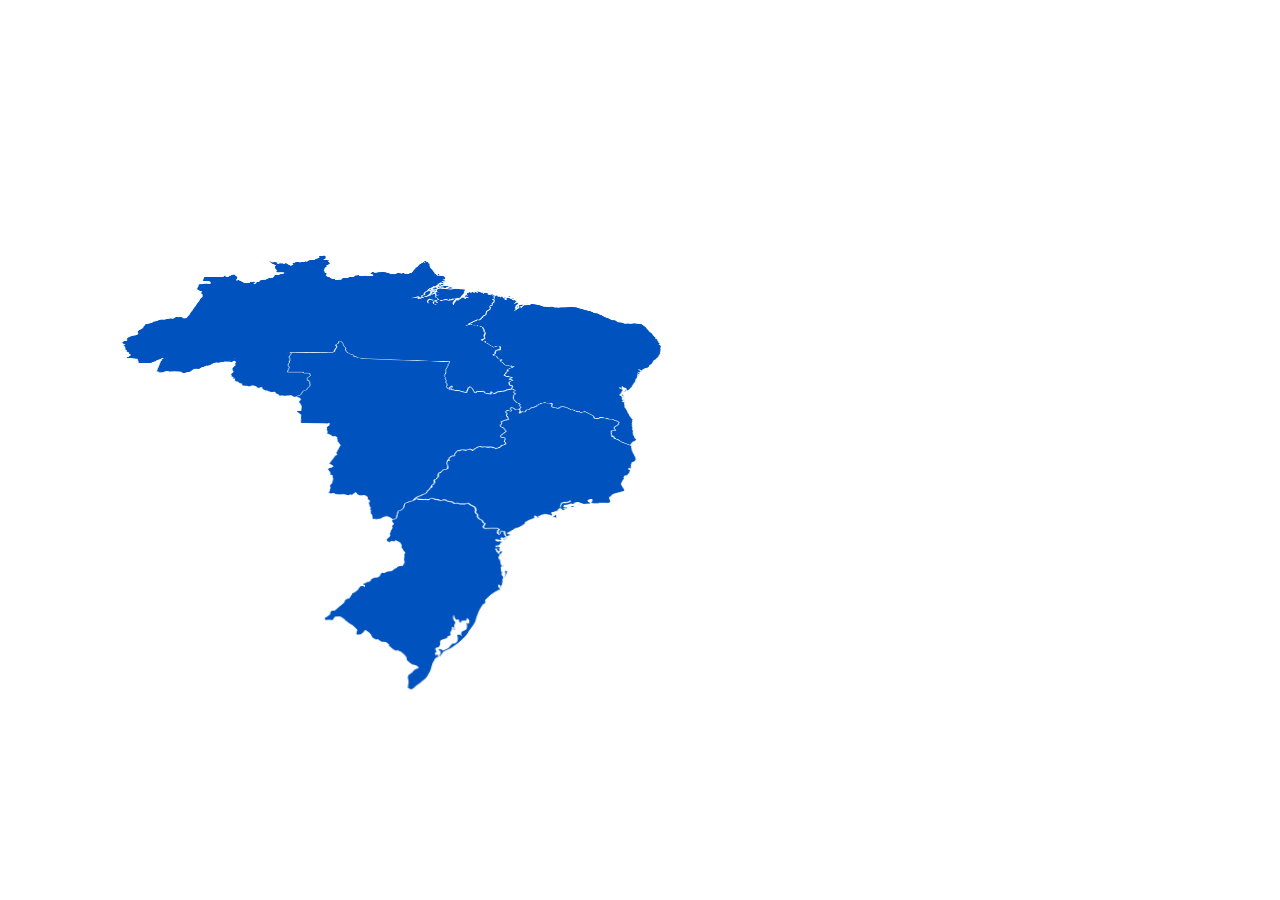
==== commit 993c5208: "finalmente tudo certo!!!" ====
--- a/index.html
+++ b/index.html
@@ -21,118 +21,118 @@
 			
 					<g id="g27714" style="fill-opacity:1">
 
-						<path id="path165" class="pathN" d="m 4001.6,970.8 h -0.5 l -0.9,0.2 -0.4,0.2 -0.8,0.2 h -0.7 l -2.8,-0.6 h -0.2 l -0.4,-0.2 h -0.1 l -1.7,-1.2 h -0.1 l -0.1,-0.1 -0.4,-1.7 v -0.1 l -2.2,-1.6 h -0.1 -0.1 l -0.1,-0.1 v -1.5 -0.1 l 0.2,-0.8 v -0.1 -0.2 l -0.3,-1.4 -0.1,-0.3 v -0.1 l -0.2,-0.2 -0.1,-0.1 h -0.1 -0.1 -0.4 -0.3 -0.2 l -0.1,-0.1 -0.1,-0.1 -0.1,-0.2 -0.2,-0.5 -0.1,-0.5 v -0.4 -0.4 l 0.2,-0.4 v -0.5 -0.9 l -0.1,-0.8 -1.3,-1.6 -0.7,-0.8 -1.4,-1.5 h -0.1 -0.2 l -0.3,0.2 -0.3,0.2 -0.2,0.1 h -0.2 -0.2 l -0.4,-0.2 -0.2,-0.1 -1.8,-4.2 v -0.4 -0.2 l 0.1,-0.4 v -0.1 -0.1 -0.4 -0.2 -0.2 l -0.6,-2 -0.1,-0.2 -0.1,-0.1 -0.2,-0.2 -0.1,-0.1 -0.2,-0.1 -0.2,-0.2 -0.6,-1.3 -0.1,-0.2 -0.1,-0.3 v -0.1 -0.1 l -0.2,-2.2 v -0.4 l 0.2,-1.3 0.2,-0.9 0.1,-0.6 v -0.2 -0.5 -0.2 l -0.1,-0.2 -0.1,-0.1 h -0.1 -0.2 l -0.9,-0.2 -0.7,-0.1 -0.3,-0.1 -0.6,-0.2 -0.3,-0.2 -0.2,-0.2 -0.2,-0.2 -0.2,-0.2 -1.9,-2.3 -0.1,-0.1 -0.8,-3 -0.1,-0.4 v -0.4 -0.2 l 0.1,-0.2 0.1,-0.1 h 0.1 0.4 l 0.4,-0.1 h 0.1 0.1 v -0.1 -0.1 -0.1 l -0.5,-1.1 -0.1,-0.2 h -0.1 -0.2 -0.1 l -0.4,0.1 -1.5,-1.3 -1.9,-1.9 h -0.1 l -1.1,0.2 -0.4,0.5 h -0.1 l -1.4,0.2 h -0.4 l -0.8,-0.3 h -0.1 l -0.6,-0.7 -0.3,-0.5 -1.4,-1 -1.4,-0.2 -0.6,-1.6 -0.4,-0.5 -0.4,-0.4 h -0.1 l -0.1,-0.1 -2.2,-1.2 h -0.1 l -1.5,-0.6 -4.1,-0.5 -0.8,0.1 h -0.2 l -0.3,0.2 -0.7,0.1 -0.7,-0.1 h -0.1 l -0.3,-0.5 -0.1,-0.2 v -0.2 l -0.2,-1.4 v -0.1 l 0.2,-3.9 0.1,-1.6 0.1,-0.1 0.7,-1.5 v -0.1 l -0.4,-2.7 -0.1,-0.2 v -0.1 l -0.1,-0.1 -0.1,-0.1 -0.2,-0.2 -0.3,-0.1 0.2,-0.2 h 0.1 0.2 0.1 l 0.8,0.2 0.2,0.1 0.1,0.1 v 0.1 0.8 l -0.1,0.1 h -0.1 -0.2 -0.1 l -0.1,0.2 0.3,1 0.1,0.1 0.2,0.1 h 0.1 0.6 0.2 0.1 l 0.5,-0.2 h 0.1 0.1 l 0.3,0.1 0.5,0.1 h 0.1 0.1 l 0.3,0.3 -0.2,0.2 0.2,0.5 0.8,0.7 0.2,0.2 h 0.1 l 2.6,0.9 h 0.1 l 3.7,0.9 h 0.2 0.1 0.1 l 3,-2 0.1,-0.1 0.1,-0.1 0.1,-0.2 v -0.2 l 0.3,-0.5 2,-1.4 0.1,-0.1 0.3,-0.2 0.2,-0.1 0.2,-0.1 h 0.3 0.1 l 0.1,0.1 0.3,0.4 0.1,0.1 v 0.1 l -0.1,0.1 0.4,0.5 3.2,1.1 h 0.1 l 1.3,-0.2 2,-1.1 h 0.1 v -0.1 -0.1 -0.2 -0.1 l 0.1,-0.1 h 0.1 0.1 l 0.2,0.1 0.1,0.1 0.4,0.5 1.3,1 -0.2,1.1 0.8,-0.1 1.5,-0.2 h 0.5 0.2 l 0.1,0.1 0.2,0.3 0.1,0.1 0.1,0.1 1,0.2 h 0.2 0.4 0.1 0.2 l 0.7,-0.3 0.2,-0.2 h 0.1 l 0.2,-0.2 v -0.1 l 1.8,-1.5 2,-1.2 0.1,-0.1 h 0.1 l 1.5,-1.8 0.5,-0.8 0.1,-0.2 0.3,-0.6 0.1,-0.2 v -0.2 -0.1 l -0.2,-0.6 v -0.1 l 0.6,-1.4 1.1,-2.2 1.1,-2.1 0.5,-0.8 0.1,-0.3 0.5,-1.1 0.1,-0.9 v -0.1 l -0.1,-0.8 0.1,-0.5 1.1,-1.4 0.1,-0.1 0.1,-0.1 0.2,-0.1 h 0.2 l 0.1,0.1 h 0.1 l 0.3,-0.3 0.1,-0.2 1,-1.5 1.2,-2 1.9,-3.2 0.1,-0.3 0.1,-0.5 0.1,-0.6 0.1,-0.2 0.1,-0.2 0.9,-1.2 0.1,-0.2 0.3,-0.2 1.6,-1.4 0.2,-0.2 0.1,-0.2 0.3,-0.6 0.2,-0.8 0.2,-0.4 0.1,-0.2 0.1,-0.2 0.3,-0.2 0.3,-0.2 0.5,-0.2 0.4,-0.2 h 0.1 0.1 0.1 l 0.5,-0.3 0.1,-0.2 0.4,-0.7 0.2,-0.4 1.3,-0.7 0.6,1.7 0.1,0.2 1,1.6 -0.2,-0.9 -0.4,-0.7 -0.4,-1.1 -0.1,-0.4 -0.7,-2.4 -0.1,-0.4 -0.1,-0.4 v -0.5 -0.6 l 0.1,-0.2 0.1,-0.2 0.1,-0.2 h 0.2 l 3.8,3 0.3,0.2 1.1,1.2 0.2,0.3 1,1.3 0.2,0.3 0.5,1.1 v 1.9 l 0.5,0.4 0.3,-0.5 0.2,-0.2 0.2,-0.1 h 0.2 l 0.1,0.2 0.1,0.2 0.1,0.2 v 0.2 l 0.1,2.8 -0.1,1.7 v 0.2 0.8 l 0.2,3.9 0.1,0.9 0.1,0.9 0.1,0.4 0.5,2.5 0.1,0.4 0.5,1.2 1.5,3.2 1.2,2.5 0.5,1.6 0.2,0.6 v 0.2 l 0.6,2.4 2,6.1 1.6,2.6 1.7,2.7 0.3,0.4 0.3,0.3 0.2,0.2 0.3,0.2 0.7,0.1 1.5,-0.2 2.5,0.1 h 0.2 l 2.7,0.8 0.6,0.3 1.5,0.9 0.1,0.2 0.1,0.2 0.7,2.3 0.1,0.4 0.1,0.4 v 0.4 l 0.1,1.4 -0.2,2.2 -0.1,0.2 -0.2,0.2 -1.4,1 -0.2,0.1 -0.8,0.1 -0.4,0.1 -0.8,0.3 -0.5,0.2 -0.2,0.2 0.3,0.1 h 0.2 0.4 0.3 l 1.3,-0.2 0.5,-0.1 0.1,-0.1 0.5,-0.3 h 0.3 l 0.1,0.1 0.1,0.3 0.1,0.4 v 0.4 0.3 l -0.2,0.4 -0.4,0.5 -0.1,0.2 -0.6,0.5 -0.2,0.1 -4.8,3.7 -1.4,2.6 -0.8,0.6 -0.8,0.5 -0.2,0.1 -0.4,0.2 -0.5,0.3 -0.1,0.1 -0.4,0.7 -0.3,0.7 -0.4,0.7 -1.1,2 -0.2,0.3 -0.4,0.6 -0.8,1 -2.2,2.5 -0.3,0.3 -0.1,0.1 -0.3,0.2 -0.2,0.1 -0.4,-0.1 -0.2,-0.1 h -0.5 -0.2 -0.2 l -0.6,0.2 -0.4,0.1 -0.2,0.1 -0.2,0.1 -0.3,0.2 -0.3,0.4 -0.1,0.2 -0.3,0.4 -0.6,0.8 -0.2,0.3 -0.3,0.5 -0.1,0.3 -0.2,0.3 -0.3,0.3 h -0.1 -0.4 -0.8 l -0.4,0.1 -0.3,0.2 -0.1,0.2 -0.5,0.8 -0.4,0.3 -0.2,0.2 -0.7,0.9 -0.4,0.7 -0.6,1 -0.2,0.4 -0.1,0.4 -0.1,0.2 -0.1,0.2 -0.2,0.5 -0.4,0.7 -0.9,1.5 -0.1,0.2 -0.2,0.2 -0.1,0.1 -0.5,0.3 -0.3,0.2 -1.6,1.8 -0.1,0.2 -1.7,2.2 -0.2,0.5 -0.1,0.2 -0.1,1.5 v 0.7 0.7 0.2 l 0.1,0.4 0.1,0.7 -0.1,0.2 -0.1,0.2 -2.2,2 -0.1,0.1 -0.7,0.1 h -0.5 z" transform="translate(-3550.8686,-814.85365)" style="fill-opacity:1;stroke:#ffffff"/>
-						<path id="path167" class="pathN" d="m 4028.7,908.6 -0.1,-0.1 -0.6,-0.5 v -0.2 l 0.1,-0.3 0.3,-0.5 0.1,-0.1 0.2,-0.1 h 0.8 l 0.5,0.1 0.3,0.1 0.3,0.2 0.1,0.3 v 0.2 0.2 l -0.1,0.3 -0.2,0.1 -1.2,0.4 h -0.2 z" transform="translate(-3550.8686,-814.85365)" style="fill-opacity:1;stroke:#ffffff"/>
-						<path id="path169" class="pathN" d="m 4030.1,913 -0.2,-0.1 -0.1,-0.2 -1.3,-2.2 v -0.2 l 0.1,-1 V 909 l 0.1,-0.2 h 0.2 l 1.6,-0.5 h 0.1 0.3 l 0.4,0.3 0.1,0.2 0.9,2.1 0.1,0.3 v 0.3 0.2 l -0.1,0.2 -0.2,0.2 -1,1 -0.3,0.1 -0.3,0.1 h -0.2 z" transform="translate(-3550.8686,-814.85365)" style="fill-opacity:1;stroke:#ffffff"/>
-						<path id="path171" class="pathN" d="m 4036.6,931 0.8,-1.9 0.1,-0.2 h 0.1 0.3 1 l 0.2,0.4 v 0.2 l -0.1,0.5 -0.1,0.2 -0.1,0.2 -0.6,0.6 -0.5,0.4 -0.3,0.1 z" transform="translate(-3550.8686,-814.85365)" style="fill-opacity:1;stroke:#ffffff"/>
-						<path id="path173" class="pathN" d="m 4036.9,932.2 -0.3,-0.1 -0.1,-0.1 -0.1,-0.2 v -0.2 l 0.1,-0.3 0.5,0.1 0.3,0.1 0.1,0.1 0.1,0.2 v 0.2 l -0.2,0.2 h -0.2 z" transform="translate(-3550.8686,-814.85365)" style="fill-opacity:1;stroke:#ffffff"/>
-						<path id="path175" class="pathN" d="m 4033.1,934.8 -0.1,-0.1 -0.1,-0.2 -0.1,-0.9 0.1,-0.3 0.5,-0.5 0.3,-0.3 0.3,-0.3 0.1,-0.1 h 0.2 l 0.8,-0.1 h 0.5 l 0.5,0.2 h 0.2 0.3 l 0.6,-0.1 0.5,-0.8 h 0.1 l 0.1,0.4 -0.1,0.3 -0.8,1.3 -0.1,0.2 -0.3,0.3 -0.5,0.3 -0.3,0.2 -0.3,0.1 h -0.2 l -0.6,0.1 h -0.1 l -1.3,0.1 z" transform="translate(-3550.8686,-814.85365)" style="fill-opacity:1;stroke:#ffffff"/>
-						<path id="path870" class="pathN" d="m 3867.4,926.6 0.2,2.7 0.3,3.2 0.3,2.5 0.4,4.2 0.3,3.9 0.2,1.7 h -11.4 -7 -4.1 v 0.4 0.4 l -0.3,0.4 -1.4,1.9 -1.2,1.7 -0.7,1.2 -1.3,2.5 -0.1,0.2 v 0.4 0.4 0.4 0.2 l -0.1,0.2 -0.4,0.9 -0.3,0.6 -0.4,1.1 -0.1,0.4 -0.1,0.7 v 0.2 0.2 l 0.2,0.5 0.1,0.2 0.4,0.4 0.4,0.4 0.4,0.4 0.1,0.2 0.1,0.2 v 0.2 0.4 l -0.1,0.2 -0.1,0.2 -0.3,0.2 -0.2,0.1 -1.4,0.4 -0.4,0.1 -0.4,0.1 -0.2,0.1 -0.2,0.1 -0.1,0.2 -0.3,0.6 -1,0.8 -1.4,0.5 h -0.2 l -1.9,-0.2 h -0.2 l -0.2,-0.1 -0.1,-0.2 -0.1,-0.2 v -0.2 l -0.1,-0.6 -0.1,-0.4 -0.6,-1.4 -0.1,-0.1 -2.1,-2.4 -0.2,-0.1 -3.3,-1.1 h -0.2 -0.2 -0.2 l -1.2,0.1 h -0.2 l -0.1,0.2 -0.1,0.4 -0.1,0.2 -0.1,0.2 -0.1,0.2 -0.2,0.1 -0.1,0.1 -1.5,0.6 h -0.2 -0.3 -0.2 l -0.2,0.1 -1,0.5 -0.3,0.2 -0.1,0.1 -0.1,0.1 -1,1.3 -0.1,0.2 -0.2,0.6 -0.6,2.5 -0.1,0.4 v 0.2 l 0.2,0.9 0.2,0.6 0.1,0.4 v 0.2 0.2 l -0.3,1.8 -0.3,1 -0.3,0.7 -0.2,0.5 -0.1,0.4 v 0.2 l 0.4,2.2 0.1,0.3 -0.1,-0.1 -0.2,-0.1 -2.4,-1 h -0.2 -0.2 l -0.4,0.1 -0.3,0.1 -0.3,0.1 h -0.1 l -0.2,0.1 h -0.3 -0.2 -0.2 l -0.2,-0.1 h -0.1 l -0.2,-0.2 -0.1,-0.3 -0.2,-0.5 -0.2,-0.5 -0.3,-0.7 -0.2,-0.2 -1.6,-1.8 -0.3,-0.2 -2.2,-1.5 -0.2,-0.1 h -0.4 -0.2 l -0.2,-0.1 -2.8,-2.6 -2.9,-2.3 -0.1,-0.2 -0.1,-0.2 v -0.2 -0.5 l 0.1,-0.7 0.1,-0.2 0.2,-0.1 0.6,0.2 0.4,0.1 h 0.2 l 0.3,0.3 h 0.2 0.2 0.2 l 0.7,-0.8 0.5,-0.6 0.1,-0.2 0.1,-0.2 v -0.5 l -0.2,-1.4 -1.2,-3.9 -0.1,-0.2 -0.2,-0.3 -0.3,-0.5 -0.2,-0.2 -0.2,-0.1 -0.4,-0.1 -0.2,-0.1 -0.2,-0.2 -0.2,-0.2 -0.2,-0.2 -0.2,-0.3 -1,-2.5 -0.4,-4.7 v -1.2 -0.2 l 0.2,-0.2 0.3,-0.4 0.3,-0.4 0.1,-0.2 0.9,-3.6 v -0.2 -0.2 l -0.1,-0.2 -0.2,-0.4 -0.1,-0.2 -0.4,-0.6 -0.1,-0.2 -0.1,-0.2 -0.1,-0.4 -0.2,-1.2 v -0.2 l 0.2,-0.2 0.2,-0.2 0.2,-0.1 0.2,-0.1 0.4,-0.2 0.4,-0.4 0.3,-0.4 0.1,-0.2 v -0.2 l -0.1,-0.2 -0.1,-0.2 -0.3,-0.4 -0.4,-0.4 -0.2,-0.2 -0.1,-0.2 -0.1,-0.2 -0.1,-0.6 -0.1,-0.5 v -1.6 l -0.1,-0.4 -1.1,-3.2 -0.8,-2.2 -1.3,-1.9 -0.6,-0.4 -0.1,-0.2 -1.3,-1.9 -0.1,-0.2 v -0.2 l 0.9,-1.6 1.1,-3.5 0.1,-0.4 -0.1,-0.3 -0.1,-0.2 -0.2,-0.2 -0.2,-0.2 -0.2,-0.1 -2.3,-1.1 -1.6,-0.1 -0.6,0.1 -0.2,0.1 h -0.2 l -1.2,-0.4 -0.2,-0.1 -1.3,-1.2 -0.1,-0.2 v -0.7 -0.2 -0.2 l -0.2,-0.2 h -0.2 -0.2 -0.2 -0.2 l -0.4,0.2 -0.4,0.2 -0.2,0.1 h -0.2 l -0.2,0.1 h -0.6 l -0.4,-0.1 -0.4,-0.2 -0.2,-0.2 -0.8,-0.8 0.3,-0.5 0.1,-0.1 0.1,-0.2 0.2,-2.6 -0.1,-0.2 -0.2,-0.1 -0.2,-0.1 h -0.1 l -3.9,-0.2 -3.8,0.2 h -0.6 -0.4 l -3.7,-0.7 -0.2,-0.1 -0.1,-0.2 v -0.2 -0.2 -0.1 l 0.1,-0.2 0.2,-0.5 0.1,-0.1 0.2,-0.4 0.4,-0.8 0.1,-0.2 v -0.1 l 0.1,-1.5 v -0.2 -0.1 l -0.9,-2 -1,-2.1 -1.1,-1.9 -0.2,-0.4 -0.9,-2.5 -0.4,-2.8 -0.2,-1.7 0.1,-0.2 0.1,-0.4 0.1,-0.2 0.1,-0.2 0.4,-0.4 0.1,-0.2 0.1,-0.4 0.1,-0.3 v -0.1 l -0.1,-0.5 -0.1,-0.2 -0.1,-0.2 -0.1,-0.2 -2.1,-2.2 -1.1,-0.6 -0.8,-0.3 -0.6,-0.3 -0.2,-0.1 -0.2,-0.2 -1.1,-1.1 -2.1,-2.1 -0.2,-0.2 -0.2,-0.3 -0.2,-0.3 -0.1,-0.2 -0.6,-1.1 -0.2,-0.7 -0.1,-0.4 v -0.1 l -0.1,-0.2 -0.2,-0.1 -0.3,-0.1 -0.6,-0.3 h -0.1 l -0.2,-0.2 h -0.1 l -0.1,-0.2 v -0.3 -0.5 -0.4 -0.1 -0.1 l 0.1,-0.1 0.2,-0.1 h 0.2 0.1 0.3 0.4 0.1 l 0.3,0.1 0.5,0.2 0.3,0.2 0.3,0.2 0.2,0.3 0.1,0.2 0.7,1.5 0.1,0.2 0.1,0.2 0.2,0.1 h 0.1 0.7 l 1.4,-0.2 0.6,-0.1 h 0.3 l 0.4,-0.2 0.3,-0.1 h 0.2 0.7 l 1.6,0.1 0.5,0.1 1.7,0.5 h 0.1 l 0.1,0.1 0.2,0.3 v 0.1 l 0.4,0.9 0.4,1.4 v 0.2 l 0.1,0.7 v 0.1 l 0.1,0.2 0.1,0.1 0.2,0.1 0.4,0.1 h 0.3 0.2 l 0.5,-0.1 0.2,-0.1 0.1,-0.1 0.1,-0.1 V 875 l 0.1,-0.1 0.4,-0.4 0.2,-0.1 1,-0.4 h 0.1 0.1 l 3.6,0.2 h 0.2 0.3 0.2 l 0.4,0.3 0.3,0.4 0.4,0.4 0.2,0.3 h 0.1 l 0.3,0.1 0.4,0.1 h 0.4 l 0.4,-0.1 h 0.1 l 0.1,-0.1 0.2,-0.4 0.1,-0.3 0.1,-0.3 0.1,-0.2 v -0.2 l 0.1,-0.2 0.1,-0.1 0.2,-0.1 h 0.1 0.5 l 0.4,0.1 0.3,0.1 0.3,0.1 0.6,0.2 h 0.1 l 0.2,0.1 0.7,0.5 h 0.1 l 0.1,0.1 0.1,0.2 1.3,1.7 3.2,3.6 0.1,0.1 1.2,0.7 h 0.2 l 0.3,0.1 h 0.2 0.1 l 1.6,-0.8 0.3,-0.1 h 0.1 l 0.4,-0.5 0.3,-0.6 0.1,-0.2 0.1,-0.4 V 878 l -0.2,-1 -0.1,-0.2 -0.1,-0.3 -0.2,-0.5 -0.3,-0.8 -0.1,-0.3 v -0.2 -0.2 l 0.3,-1.8 v -0.1 l 0.1,-0.2 0.2,-0.2 0.3,-0.1 h 0.1 l 1,-0.2 h 0.1 l 1,0.1 h 0.3 l 1,-1.2 0.1,-0.3 0.1,-0.1 1.6,-1.1 h 0.1 0.1 0.2 0.1 0.4 l 0.3,0.1 1.2,0.5 0.8,0.3 0.4,0.2 0.8,0.3 0.6,0.2 0.3,0.1 0.5,0.1 h 0.2 l 0.3,-0.1 0.3,-0.1 h 0.1 l 0.2,-0.1 0.2,-0.2 0.1,-0.2 0.4,-0.4 h 0.1 l 1.1,-0.4 h 0.2 0.1 l 0.4,0.2 h 0.1 l 0.3,0.1 h 0.1 0.4 0.1 0.1 l 1,-0.2 0.6,-0.4 0.2,-0.1 0.2,-0.4 0.2,-0.2 0.3,-0.3 0.2,-0.2 1,-0.2 h 0.1 l 0.6,0.1 0.6,0.2 0.3,0.1 h 0.1 l 1.1,-0.1 h 0.1 0.1 l 0.4,-0.4 0.1,-0.2 0.2,-0.4 0.1,-0.2 v -0.2 -0.2 l -0.1,-0.4 V 866 l 0.1,-0.3 0.1,-0.2 0.1,-0.1 0.2,-0.2 3.3,-1.8 2.7,0.2 h 0.2 l 2,-0.3 1.2,-0.2 h 0.1 l 0.3,-0.3 0.3,-0.4 0.4,-0.5 v -0.1 -0.4 -0.4 l 0.1,-0.2 0.1,-0.3 0.6,-1 0.1,-0.1 h 0.2 0.6 l 0.2,-0.1 2,-1 0.3,-0.2 0.7,-0.6 0.4,-0.5 0.1,-0.2 1,-1.5 0.2,-0.3 v -0.1 l 0.1,-0.2 v -0.1 l -0.1,-0.3 -0.1,-0.3 -1.1,-3.1 -0.2,-0.4 -0.1,-0.1 -0.2,-0.1 -0.4,-0.2 h -0.1 L 3834,850 h -0.2 -0.2 l 0.6,-0.2 h 0.3 l 1.5,0.1 h 0.1 0.1 l 0.1,0.1 0.2,0.1 h 0.1 0.1 0.2 l 4.4,-0.1 h 0.1 0.1 l 0.7,-0.6 0.1,-0.2 0.1,-0.2 0.2,-0.2 h 0.1 l 0.7,-0.2 h 0.1 0.1 0.2 l 1.4,0.5 0.1,0.1 0.3,0.5 0.3,0.8 v 0.2 l 1.3,1 0.6,1.7 -0.4,3.5 -0.3,2 -0.1,0.5 -0.9,1.7 -0.1,0.1 -0.1,0.2 -0.2,0.2 h -0.1 -0.1 -0.4 l -0.5,0.4 0.1,1 v 0.1 l 0.3,0.1 h 0.1 l 1.4,0.3 h 0.4 l 1.3,-0.2 0.1,-0.1 h 0.4 0.1 0.1 l 2.6,1 1.4,0.8 0.8,0.5 0.1,0.1 v 0.1 l -0.1,0.1 -1.1,1.5 v 1.2 l 0.1,0.3 0.1,0.4 0.2,0.3 0.1,0.1 2.4,3.2 0.2,1.9 -1.8,3.6 -2.3,1.7 -0.9,1.8 0.3,0.4 0.1,0.2 v 0.1 2.5 0.1 l -0.4,0.5 -0.2,0.2 -0.3,0.3 -0.3,0.4 -0.7,1.4 -0.9,2.5 -0.2,0.9 -0.3,2.4 -0.1,0.7 -0.1,3.2 v 0.1 l 0.1,0.2 0.6,1.2 0.6,0.9 0.6,2.1 v 0.1 l 0.1,0.8 v 0.1 l -0.2,0.3 v 0.1 0.1 l 0.1,0.2 0.1,0.1 h 0.1 l 0.7,0.5 0.8,0.5 0.2,0.2 h 0.1 0.2 0.6 0.2 l 0.1,0.1 v 0.1 l 0.1,0.6 v 0.1 0.1 l -0.3,3.1 -0.2,3.1 v 0.1 l 0.1,0.8 0.1,0.2 0.2,0.1 h 0.1 0.1 l 0.2,-0.1 1.5,0.2 0.1,0.1 v 0.1 l -0.4,0.6 -0.5,0.6 0.1,0.2 0.4,0.4 0.2,0.2 0.2,0.1 0.4,0.1 h 0.2 l 1.7,0.6 0.4,0.5 0.2,0.3 1.2,1.5 3,3.2 0.2,0.2 h 0.1 l 0.2,0.1 2.4,0.7 2.5,0.5 z" transform="translate(-3550.8686,-814.85365)" style="fill-opacity:1;stroke:#ffffff"/>
-						<path id="path1105" class="pathN" d="m 3882.9,1088.9 -1.2,1.3 -0.2,0.6 -0.1,0.2 -0.1,0.7 v 0.2 l 0.1,0.4 0.2,0.4 v 0.2 0.2 l -0.1,0.4 -0.3,0.6 -0.2,0.4 -1.1,1.7 -0.2,0.2 -0.6,0.3 -0.4,0.3 -0.3,0.4 -0.1,0.2 -0.1,0.2 v 0.2 0.2 0.2 0.2 l 0.1,0.6 0.1,0.4 0.5,0.9 0.2,0.4 0.2,0.8 0.2,1 0.1,0.4 -0.7,2.5 -0.8,2.2 -0.1,0.4 -0.1,0.2 -0.6,2.7 -0.8,3.6 -1.5,0.9 h -2.4 -3.4 l -3.3,0.1 -4.2,0.1 h -3.8 l -4.3,0.1 -7.1,0.1 -3.6,-0.1 -8.6,0.2 h -4.2 l -3.6,0.1 -2.8,0.1 h -7.1 l 0.1,-0.7 -0.2,-0.4 -0.2,-0.2 -0.3,-0.1 -1.5,-0.3 h -0.2 l -2.1,1.2 -0.1,0.2 -0.1,0.2 -0.1,0.4 -0.1,0.4 v 0.6 l -0.1,0.2 -0.1,0.2 -0.2,0.1 -0.2,0.1 -0.2,0.1 h -0.2 l -0.2,-0.1 -0.8,-0.3 -2.9,-1.3 -0.2,-0.2 -0.1,-0.2 -0.1,-0.4 -0.2,-1.2 -0.3,-1.6 -0.1,-0.2 -0.2,-0.1 -0.2,-0.1 h -0.4 l -0.6,0.1 h -0.2 -0.4 l -0.4,-0.1 -0.2,-0.2 -0.2,-0.8 -0.4,-1.3 -0.5,-1.3 -0.1,-0.2 -0.2,-0.2 -0.2,-0.2 -0.4,-0.2 -0.4,-0.2 -0.4,-0.1 h -0.4 l -1.5,-0.7 -1.2,-1.1 -0.2,-0.2 -0.1,-0.2 -0.1,-0.2 -0.5,-0.9 -0.2,-0.4 0.1,-0.2 v -0.2 -0.2 l -0.4,-0.4 -0.6,-0.6 -0.2,-0.2 -0.2,-0.1 -0.4,-0.2 -1.8,-0.8 -13.2,0.2 -0.3,0.4 -0.1,0.2 -0.3,0.6 -0.1,0.2 v 0.2 l -0.6,1.5 h -0.2 l -1.3,0.3 -0.6,0.2 -0.2,0.1 -0.1,0.2 0.1,0.4 0.1,0.4 0.1,0.2 v 0.2 0.2 l -0.2,0.2 -0.2,0.1 -1.4,0.4 h -0.4 -0.4 -0.2 l -0.2,0.1 -0.4,0.2 -1.4,1.8 -0.1,0.2 -0.1,0.2 v 0.2 l 0.1,0.2 0.1,0.2 0.2,0.2 0.2,0.2 0.6,0.3 0.2,0.2 0.1,0.2 0.1,0.2 -0.1,0.4 -0.4,1 -0.9,1.3 -0.1,0.2 -0.2,0.2 -0.2,0.1 -1,0.4 -0.2,0.1 h -0.2 l -0.7,0.6 -0.1,2.1 v 0.2 l 0.1,0.4 0.2,0.8 v 0.2 0.2 l -0.2,0.2 -1.7,-0.2 -1.4,-0.2 -0.9,-0.2 h -0.2 -0.2 -0.2 l -1.9,0.3 -0.6,0.2 -0.4,0.2 -0.2,0.2 -0.2,0.2 -0.1,0.2 -0.1,0.2 -0.2,0.2 -0.2,0.1 h -0.2 -0.5 l -1.5,-0.1 h -0.2 l -0.2,-0.1 -0.2,-0.2 -0.4,-0.4 -0.2,-0.1 h -0.2 -0.2 l -0.2,0.1 -1.2,0.7 -0.2,0.2 -0.6,0.5 -0.1,0.2 -0.5,0.8 -0.1,0.2 0.1,0.6 0.2,0.4 0.2,0.4 0.1,0.2 -0.1,0.4 -0.1,0.2 -2.4,3.2 -0.2,0.2 -0.4,0.3 -0.2,0.1 -0.2,0.1 h -0.2 -0.2 l -0.2,-0.1 -0.2,-0.1 -0.2,-0.2 -0.2,-0.2 -0.2,-0.2 -0.1,-0.2 -0.1,-0.2 -0.3,-1.3 -0.1,-0.8 -0.1,-0.2 -0.2,-0.1 h -0.2 l -0.2,0.1 -2.1,1.1 -0.2,0.2 -1.4,1.3 -0.2,0.2 -1.4,0.5 -0.2,-0.1 -0.2,-0.1 -0.2,-0.1 h -0.2 -0.2 l -0.2,0.1 -1.2,0.6 -0.2,0.2 -0.2,0.2 -0.1,0.2 -0.1,0.2 -0.1,0.6 -0.1,0.2 -0.1,0.2 -1.3,0.7 -0.2,0.1 h -0.2 l -0.2,-0.1 -1,-1.1 -1.7,-1.7 -0.3,-0.3 -0.2,-0.1 -0.2,-0.1 -0.4,-0.1 h -0.2 -0.2 l -0.8,0.2 -0.7,0.1 -0.4,0.1 -0.4,0.1 h -0.5 -2.8 l -1.8,-0.4 -0.2,-0.1 h -0.2 l -0.1,0.2 v 0.2 l 0.3,0.7 0.1,0.2 v 0.2 l -0.1,0.4 -0.1,0.4 -0.2,0.2 -1.7,2 -0.2,0.2 -0.2,0.1 -0.3,0.1 h -0.4 l -0.7,0.2 -0.7,0.3 -0.4,0.3 -2.2,1.7 -1.1,0.9 -0.2,0.2 v 0 l -0.4,-0.2 -1.5,-0.6 -1.2,-0.5 -0.8,-0.3 -0.9,-0.4 -1.1,-0.5 -8.1,-3.4 -3.6,-1.5 -1.9,-0.8 -1.7,-0.7 -4,-1.7 -0.3,-0.1 -2.4,-1 -5.1,-2.2 -1.7,-0.8 -6.2,-3.3 -0.5,-0.3 -6.6,-3.5 -5.7,-3 -0.5,-0.3 -1.9,-1 -3.2,-1.7 -5.8,-3.1 -1.7,-0.9 -0.2,-0.1 -11.7,-3 -1.5,-0.4 -1.6,-0.4 -0.9,-0.2 -2.1,-0.5 -1.6,-0.4 -5.3,-1.2 -6.1,-1.4 -2.2,-0.5 -6.4,-1.5 -2.1,-0.5 -2,-0.5 -0.3,-0.1 -3.9,-1.7 -2.8,-1.1 -2.5,-1 -5.7,-2.3 -4.7,-2 -2.3,-1 -0.1,-0.8 0.9,-3.6 0.2,-0.3 1.3,-1.4 1.6,-1.3 0.2,-0.1 4.1,-2.8 0.3,-0.2 0.3,-0.1 h 0.5 l 0.3,0.1 h 0.3 l 1.1,-0.2 0.5,-0.3 0.2,-0.2 0.4,-0.5 0.3,-0.5 0.4,-0.8 0.1,-0.6 0.1,-0.6 -0.1,-0.3 -0.9,-2.5 -0.9,-1.6 -0.1,-0.3 -0.1,-0.3 -0.1,-0.5 0.2,-0.9 0.2,-0.5 1.4,-2.7 0.9,-0.9 0.6,-0.7 1.1,-1.5 0.5,-1.1 0.1,-0.2 0.3,-1.9 v -0.2 l -0.1,-0.2 -0.1,-0.2 -0.1,-0.2 -0.1,-0.4 v -0.5 l 0.1,-0.2 0.8,-2.4 0.4,-2.8 0.9,-0.9 1.2,-0.7 0.6,-0.2 2.7,-1.1 2.7,-1.5 1.2,-1.1 0.1,-0.1 0.1,-0.2 0.1,-0.2 0.1,-0.5 v -0.7 l 0.2,-0.3 0.9,-0.5 0.5,-0.1 0.4,0.1 h 0.5 l 0.4,-0.2 2,-1.1 1.9,-1.5 2.4,-1.8 0.4,-0.1 2.6,-0.4 0.4,0.1 1.3,0.3 h 0.2 l 5,-1.5 1.7,-0.9 0.2,-0.1 2.1,-0.4 1.9,0.1 h 0.2 l 0.4,0.3 h 1.4 0.2 l 1.5,-1.8 0.1,-0.2 v -0.5 l 0.6,-1 0.1,-0.2 0.2,-0.1 0.3,-0.2 0.7,-0.4 0.2,-0.1 h 0.2 l 2.4,0.2 0.1,0.2 0.7,0.6 1.6,-0.3 0.7,-0.5 0.4,-0.4 0.2,-0.1 h 0.2 l 1.8,0.1 0.2,0.1 0.3,0.5 0.1,0.2 v 0.2 0.2 l -0.1,0.4 -0.1,0.2 0.1,0.2 0.2,0.2 0.8,0.7 1,0.8 h 0.2 l 3.2,0.1 h 0.1 0.1 l 0.1,-0.1 0.5,-0.3 0.2,-0.2 0.2,-0.3 0.1,-0.3 0.1,-0.3 -0.1,-0.5 0.2,-0.4 v -0.1 l 1.2,-5.5 1.7,-9.6 3,-16.9 0.2,-1 0.3,-1.8 0.3,-1.4 1.4,-7.6 1.3,-7.4 1,-2.5 0.1,-0.2 0.1,-0.1 0.1,-0.3 0.1,-0.3 v -0.2 -0.1 l -0.2,-1.6 -0.4,-2.2 -0.3,-1.6 -0.1,-0.2 -0.2,-0.3 0.1,-0.1 v -0.1 -0.2 l -0.8,-0.7 -0.2,-0.2 -0.3,-0.2 -0.2,-0.1 -0.1,-0.1 -0.1,-0.1 -1.6,-3.1 -0.1,-0.2 -0.1,-0.4 0.1,-0.1 0.2,-0.1 0.2,-0.2 0.1,-0.2 0.2,-0.5 0.2,-0.5 v -0.1 -0.1 l -0.6,-2.1 v -0.1 l -0.3,-0.3 -0.1,-0.1 h -0.1 l -0.9,-0.4 -0.3,-0.1 h -0.2 -0.4 -0.1 l -0.2,-0.1 -3.5,-2.7 -0.2,-0.2 -1.6,-1.8 -0.7,-0.9 v -1.3 -1.7 l 0.1,-2.7 0.1,-3.1 v -1.2 -2.7 -1.3 -0.2 l 1,-0.1 h 0.1 0.1 3.4 0.1 l 0.8,-0.6 1.2,-0.8 h 0.2 l 3.8,-1.1 0.2,-0.1 h 0.1 0.1 l 0.2,0.1 2.3,1.5 0.8,0.6 v 0.1 l 1.5,0.1 1.4,-0.3 h 0.1 l 0.1,-0.2 v -0.1 -0.1 l -0.7,-1.9 v -0.1 l 0.3,-2 v -0.1 l -1.6,-2.5 -0.2,-0.2 -0.5,-0.5 -0.2,-0.2 -1.2,-0.6 -0.2,-0.1 -0.5,0.3 -0.2,0.2 -1,0.3 -3.4,-0.8 -2,0.1 h -2.4 l -0.1,-12.2 0.9,0.1 h 0.2 l 0.2,-0.1 1.5,-0.7 2.7,-0.7 h 0.1 l 1.8,0.5 1.1,0.3 0.4,0.3 h 5.2 5.2 12.9 l -0.4,-0.7 -0.3,-0.1 h -0.2 -0.4 -0.1 l -0.2,-0.1 -0.5,-1.5 0.4,-1.1 0.2,-0.5 0.6,-0.8 1.2,0.2 0.3,0.1 0.2,0.1 0.2,0.2 0.2,0.3 v 0.2 l 0.2,0.8 0.1,0.2 0.1,0.2 0.6,1 0.4,0.5 0.2,0.2 0.2,0.2 h 0.1 l 0.3,0.1 h 0.2 0.2 0.7 l 0.6,-0.2 0.3,-0.1 0.8,-0.4 0.2,-0.1 0.1,-0.1 0.4,-0.4 0.3,-0.3 h 0.1 l 1.4,-1.7 0.1,-0.2 0.1,-0.3 0.2,-0.7 1.5,-1.5 0.2,-0.1 0.3,-0.2 0.9,-0.6 0.2,-0.1 0.2,-0.1 1.3,-0.6 h 0.1 0.1 l 1.4,0.5 0.2,0.1 0.2,0.3 0.1,0.3 0.1,0.3 0.2,0.6 0.8,1.5 0.1,0.2 0.6,0.8 0.2,0.2 0.2,0.1 0.2,0.1 h 0.1 l 0.8,1 0.9,1.6 0.8,2.1 0.1,0.2 0.2,1.6 v 0.1 l -0.1,1.7 -0.2,0.5 -0.1,0.4 v 0.2 l -0.1,1.8 0.1,1.8 0.1,0.4 v 0 l 0.6,-0.1 0.3,-0.1 2.6,-0.7 h 0.1 0.3 l 1.6,1.4 8.6,7.3 0.4,0.3 h 0.1 0.5 l 2.9,0.3 h 0.2 l 0.2,-0.1 2.4,-1.1 0.3,-0.2 0.2,-0.2 0.2,-0.2 0.3,-0.5 0.2,-0.2 0.1,-0.1 0.2,-0.2 0.7,-0.6 2.5,-1.4 h 0.2 l 1.4,-0.1 h 1.1 0.2 l 0.6,0.3 0.4,0.4 0.3,0.4 0.1,0.2 0.2,0.3 v 0.1 0.3 0.4 l -0.1,0.3 -0.1,0.2 -0.2,0.4 -0.2,0.3 -0.6,0.5 -0.2,0.3 -0.1,0.4 v 0.2 0.1 l 0.1,0.3 0.1,0.3 0.2,0.3 0.2,0.2 0.1,0.1 0.2,0.1 h 0.2 0.1 l 0.6,-0.2 h 0.1 0.1 l 0.8,-0.6 0.6,-0.9 v -0.1 -0.1 -0.2 -1.1 l 0.1,-0.7 v -0.1 l 0.1,-0.2 0.2,-0.2 1,-1.2 0.2,-0.3 0.2,-0.2 h 0.1 0.1 0.2 l 0.4,0.2 h 0.2 0.3 0.2 l 0.5,-0.2 0.1,-0.1 0.3,-0.4 0.1,-0.4 0.1,-0.2 0.1,-0.3 0.1,-0.7 v -0.4 l 0.1,-0.7 0.1,-0.2 0.1,-0.2 0.2,-0.2 0.2,-0.2 0.3,-0.2 h 0.1 0.1 l 1.6,-0.4 1.2,-0.8 2.2,-1.3 h 0.1 0.1 0.1 l 0.1,0.1 0.4,0.3 0.4,0.3 h 0.2 0.1 0.2 0.1 l 0.2,-0.1 0.4,-0.2 1.9,-1.3 0.2,-0.1 0.2,-0.2 v -0.1 l 0.1,-0.2 0.1,-0.4 0.1,-0.3 0.1,-0.2 0.2,-0.3 0.1,-0.1 0.2,-0.2 2.4,-1.4 0.2,-0.1 h 0.3 0.1 l 0.2,0.1 0.1,0.1 1.7,0.4 2.8,-2 0.1,-0.2 0.5,-0.8 0.1,-0.2 0.1,-0.3 0.1,-0.5 v -0.1 l 0.2,-2.3 v -0.1 -0.5 -0.2 -0.3 -0.1 l 0.1,-0.2 0.3,-0.4 0.1,-0.1 0.3,-0.3 0.1,-0.1 0.2,-0.2 0.4,-0.2 0.5,-0.2 0.3,-0.1 h 2 l 1.6,-0.5 0.4,-0.4 2.1,-1.5 h 0.1 l 0.9,-0.4 h 0.2 0.1 0.1 0.9 l 1.5,-0.2 h 0.2 l 0.1,-0.1 v -0.1 l 0.2,-1.4 0.8,0.8 0.2,0.2 0.4,0.2 0.4,0.1 h 0.6 0.2 0.2 l 0.2,-0.1 0.4,-0.2 0.4,-0.2 h 0.2 0.2 0.2 0.2 l 0.2,0.2 v 0.2 0.2 0.4 l 0.1,0.4 1.3,1.2 0.2,0.1 1,0.4 h 0.4 l 0.2,-0.1 0.6,-0.1 1.6,0.1 2.3,1.1 0.2,0.1 0.2,0.2 0.2,0.2 0.1,0.2 0.1,0.3 -0.1,0.4 -1.1,3.5 -0.9,1.6 v 0.2 l 0.1,0.2 1.3,1.9 0.1,0.2 0.6,0.4 1.3,1.9 0.8,2.2 1.1,3.2 0.1,0.4 v 1.2 l 0.1,0.9 0.1,0.6 0.1,0.2 0.1,0.2 0.1,0.2 0.4,0.4 0.3,0.4 0.1,0.2 0.1,0.2 v 0.2 l -0.1,0.2 -0.3,0.4 -0.4,0.4 -0.4,0.2 -0.2,0.1 -0.2,0.1 -0.2,0.2 -0.2,0.2 v 0.2 l 0.2,1.2 0.1,0.4 0.1,0.2 0.1,0.2 0.4,0.6 0.1,0.2 0.1,0.4 0.1,0.2 v 0.2 0.2 l -0.9,3.6 -0.1,0.2 -0.3,0.4 -0.3,0.4 -0.1,0.2 v 0.2 1.2 l 0.4,4.7 1,2.5 0.2,0.3 0.2,0.2 0.2,0.2 0.2,0.2 0.2,0.1 0.4,0.1 0.2,0.1 0.2,0.2 0.3,0.5 0.2,0.3 0.1,0.2 1.2,3.9 0.2,1.4 v 0.5 l -0.1,0.2 -0.1,0.2 -0.5,0.6 -0.7,0.8 h -0.2 -0.2 -0.2 l -0.3,-0.3 h -0.2 l -0.4,-0.1 -0.6,-0.2 -0.2,0.1 -0.1,0.2 -0.1,0.7 v 0.5 0.2 l 0.1,0.2 0.1,0.2 2.9,2.3 2.8,2.6 0.2,0.1 h 0.2 0.4 l 0.2,0.1 2.2,1.5 0.3,0.2 1.6,1.8 0.1,0.2 0.3,0.7 0.2,0.5 0.2,0.5 0.1,0.3 0.1,0.2 h 0.1 l 0.2,0.1 h 0.2 0.2 0.3 l 0.2,-0.1 h 0.1 l 0.3,-0.1 0.3,-0.1 0.4,-0.1 h 0.2 0.2 l 2.4,1 0.2,0.1 0.1,0.1 -0.1,-0.3 -0.4,-2.2 v -0.2 l 0.1,-0.4 0.2,-0.5 0.3,-0.7 0.3,-1 0.3,-1.8 v -0.2 -0.2 l -0.1,-0.4 -0.2,-0.6 -0.1,-0.9 v -0.2 l 0.1,-0.4 0.6,-2.5 0.2,-0.6 0.1,-0.2 1,-1.3 0.1,-0.1 0.1,-0.1 0.3,-0.2 1,-0.5 0.2,-0.1 h 0.2 0.3 0.2 l 1.5,-0.6 0.2,-0.1 0.2,-0.1 0.1,-0.2 0.1,-0.2 0.1,-0.2 0.1,-0.4 0.1,-0.2 h 0.2 l 1.2,-0.1 h 0.2 0.2 0.2 l 3.3,1.1 0.2,0.1 2.1,2.4 0.1,0.1 0.6,1.4 0.1,0.4 0.1,0.6 v 0.2 l 0.1,0.2 0.1,0.2 0.2,0.1 h 0.2 l 1.9,0.2 h 0.2 l 1.4,-0.5 1,-0.8 0.3,-0.7 0.1,-0.2 0.2,-0.1 0.2,-0.1 0.4,-0.1 0.4,-0.1 1.4,-0.4 0.2,-0.1 0.3,-0.2 0.1,-0.2 0.1,-0.2 v -0.4 -0.2 l -0.1,-0.2 -0.1,-0.2 -0.4,-0.4 -0.4,-0.4 -0.4,-0.4 -0.1,-0.2 -0.2,-0.5 v -0.2 -0.2 l 0.1,-0.7 0.1,-0.4 0.4,-1.1 0.3,-0.6 0.4,-0.9 0.1,-0.2 v -0.2 -0.4 -0.4 -0.4 l 0.1,-0.2 1.3,-2.5 0.7,-1.2 1.2,-1.7 1.4,-1.9 0.3,-0.4 v -0.4 -0.4 h 4.1 7 9.4 l 2.3,3.4 0.3,2.5 -0.1,0.2 -0.2,0.4 -0.1,0.5 -0.2,0.8 v 0.4 l 0.1,0.7 0.1,0.7 0.1,1 0.1,0.5 0.2,0.4 0.4,0.3 0.2,0.2 0.4,0.2 0.6,0.2 0.4,0.2 0.2,0.1 0.1,0.2 v 0.2 l -0.1,0.2 -0.3,0.4 -0.1,0.2 -0.1,0.2 -0.1,1.7 v 0.5 l 0.1,0.2 0.1,0.2 0.3,0.4 0.5,0.6 1.2,1.2 0.2,0.2 0.2,0.1 h 0.2 l 0.6,-0.3 h 0.2 l 2,1.4 0.2,0.2 0.6,2 v 0.2 0.4 0.6 l 0.1,0.2 0.3,0.4 1.2,1.2 3,2.4 1.5,1.1 0.5,0.3 1.1,0.5 1,0.5 3,1.7 0.2,0.2 0.2,0.2 0.4,0.7 0.1,0.2 0.2,0.2 1.2,1 0.2,0.1 0.6,0.2 0.9,0.3 0.6,0.3 1.2,0.7 0.3,0.3 0.2,0.2 0.2,0.1 0.8,0.3 0.2,0.1 1.1,0.3 1.6,0.4 1.4,0.2 h 0.2 0.2 l 1.3,0.8 0.1,0.1 0.1,0.2 -0.1,0.2 v 0.2 l 0.1,0.2 0.1,0.2 0.5,0.6 0.1,0.1 0.8,0.8 0.2,0.1 2.8,1.6 0.4,0.1 1.2,2.2 v 0.2 l 0.1,0.2 0.2,0.1 0.9,0.4 0.2,0.1 0.2,0.1 1,0.3 1.2,-0.8 1.1,-0.4 h 0.3 l 0.2,0.1 0.1,0.2 0.1,0.3 v 0.2 l -0.2,0.7 0.1,0.2 1.7,1.4 0.5,0.5 -2.7,6 -4.2,9 -2.8,6.1 -2.4,5.2 -4.5,9.8 -6.1,13 -2.7,5.8 -3.2,6.8 -3.6,7.8 -2.8,6.1 -1.5,3.1 -0.3,0.5 -0.6,1 -0.2,0.2 -0.6,0.5 -0.4,0.3 -0.6,0.5 -0.3,0.4 -0.2,0.4 -0.2,0.4 -0.1,0.4 v 0.4 0.2 l 0.1,0.4 0.4,1.4 0.1,0.4 0.3,0.6 0.2,0.4 0.4,0.6 0.1,0.2 0.4,0.2 0.7,0.3 0.2,0.1 0.2,0.2 1.6,1.6 0.2,0.2 0.5,0.8 0.1,0.2 0.1,0.4 0.2,0.8 -0.1,0.8 v 0.4 l 0.1,0.4 0.3,0.4 0.4,0.3 z" transform="translate(-3550.8686,-814.85365)" style="fill-opacity:1;stroke:#ffffff"/>
-						<path id="br-ro" class="pathN" d="m 257,387 -0.5,-1.7 v -0.5 -0.1 l -0.2,-0.1 -1.6,-0.5 h -0.3 l -0.3,0.1 -0.2,0.1 -0.2,0.2 -0.3,0.1 -1,0.1 h -1 l -0.7,-0.2 -4.3,-1.9 h -0.1 v -0.1 l 0.1,-0.3 -0.1,-0.2 -0.5,-0.4 -0.3,-0.2 h -0.1 -0.1 l -1.3,0.7 -1.4,-1.2 -1,-0.8 -1.5,-0.9 -0.4,-0.3 -1,-1.7 -0.1,-0.2 -0.2,-0.7 v -0.2 -0.4 -0.2 l -0.1,-0.1 -0.1,-0.1 -1,-0.3 h -0.1 l -0.5,0.2 -0.9,0.5 -0.2,0.1 -0.2,0.3 -0.2,0.2 h -0.2 -1.2 -0.2 l -1.2,-0.7 -0.4,-0.3 -0.9,-1 v -0.3 -0.2 l -0.2,-0.2 -3.7,-1.8 -2.4,-0.2 -0.7,0.3 -0.7,0.4 -0.5,0.7 -0.4,0.3 -0.3,0.1 H 222 l -1.4,-0.2 -0.2,-0.1 -0.1,-0.1 -0.2,-0.2 -0.1,-0.1 h -0.1 l -2.4,-0.5 -1.2,-0.1 -1,0.1 -1.5,-0.3 -0.4,-0.1 -0.2,-0.1 -0.3,-0.2 -1.4,-1.4 -0.1,-0.1 -0.3,-2.3 H 211 l -1.8,-0.5 -0.2,-0.1 -2.2,-1.1 -0.1,-0.1 v -0.1 l -0.4,-0.9 -0.5,-1 -0.1,-0.2 -0.2,-0.1 h -0.1 l -0.3,-0.1 h -0.2 -1 l -1.9,-0.5 -0.3,-0.1 -0.3,-0.4 -0.2,-0.4 -0.4,-1.7 -0.2,-1.4 -0.3,-1 v -0.1 l -0.9,-1 -0.1,-0.1 -0.1,-0.1 -0.2,0.1 -0.1,0.2 -0.2,1.2 -0.1,0.1 -0.3,-0.1 -0.3,-0.2 -0.2,-0.1 -0.2,-0.2 -0.1,-0.5 0.2,-0.5 0.2,-0.5 0.3,-0.7 v -0.1 l -1,-1.7 -0.1,-0.1 -0.1,-0.1 h -0.1 -0.1 l -0.3,-0.1 -0.5,0.1 h -0.2 -0.1 l -0.1,-0.1 -0.1,-0.1 -0.2,-0.2 -0.5,-1.4 -0.8,-2.3 -0.1,-0.3 -0.2,-1.8 0.2,-0.4 1,-1.7 0.7,-1.1 0.1,-0.2 v -0.1 l -0.3,-2 -0.1,-0.4 -0.1,-0.2 -0.1,-0.1 -1,-1.6 -0.9,-2.5 v -0.2 l -0.2,-2.5 0.1,-0.2 h 0.3 l 0.4,-0.3 0.2,-0.2 v -0.1 l 0.1,-0.3 v -0.1 l -0.1,-0.3 v 0 l 0.1,-0.4 0.2,-0.3 0.1,-0.2 0.4,-0.4 0.2,-0.2 0.2,-0.2 0.2,-0.2 0.1,-0.2 0.1,-0.2 0.4,-1.2 v -0.1 -0.2 -0.2 l -0.2,-1.6 -0.1,-0.2 -0.2,-0.4 -0.3,-0.5 V 326 l -0.1,-0.2 -0.1,-1.4 v -0.5 l 0.2,-0.4 0.1,-0.2 0.2,-0.2 0.2,-0.5 v -0.3 -0.1 l -0.1,-0.2 -0.7,-1.2 -0.6,-1 -0.2,-0.2 -0.2,-0.1 -0.3,-0.1 h -0.1 -0.2 l -0.4,-0.1 -0.9,0.8 -0.4,0.4 -0.1,0.5 v 0.2 0.1 l -0.9,1 h -0.1 -0.1 -0.5 -0.1 -0.1 l -2.5,-1.2 -0.9,0.1 h -1 -2.4 l -1.9,-0.1 h -0.1 l -1.6,0.4 -0.3,0.1 -3.8,1.3 -0.8,0.4 h -0.1 -0.2 -0.1 l -0.4,-0.1 h -0.2 l -1.1,0.1 h -0.1 l -1.4,0.3 -0.2,0.1 -0.1,0.1 v 0.1 l -0.1,-0.1 -2.7,-1.1 -0.8,-0.3 v 0 l 0.2,-0.2 1.1,-0.9 2.2,-1.7 0.4,-0.3 0.7,-0.3 0.7,-0.2 h 0.4 l 0.3,-0.1 h 0.2 l 0.2,-0.2 1.7,-2 0.2,-0.2 0.1,-0.4 0.1,-0.4 v -0.2 l -0.1,-0.2 -0.3,-0.7 v -0.2 l 0.1,-0.2 h 0.2 0.2 l 1.8,0.4 h 2.6 0.7 0.4 0.4 l 0.7,-0.1 0.8,-0.2 h 0.2 0.2 0.4 l 0.2,0.1 0.2,0.1 0.3,0.3 1.7,1.7 1,1.1 0.2,0.1 h 0.2 l 0.2,-0.1 1.3,-0.7 0.1,-0.2 0.1,-0.2 0.1,-0.6 0.1,-0.2 0.1,-0.2 0.2,-0.2 0.2,-0.2 1.2,-0.6 0.2,-0.1 h 0.2 0.2 l 0.2,0.1 0.2,0.1 0.2,0.1 1.4,-0.5 0.2,-0.2 1.4,-1.3 0.2,-0.2 2.1,-1.1 0.2,-0.1 h 0.2 l 0.2,0.1 0.1,0.2 0.1,0.8 0.3,1.3 0.1,0.2 0.1,0.2 0.2,0.2 0.2,0.2 0.2,0.2 0.2,0.1 0.2,0.1 h 0.2 0.2 l 0.2,-0.1 0.2,-0.1 0.4,-0.3 0.2,-0.2 2.4,-3.2 0.1,-0.2 0.1,-0.2 -0.1,-0.4 -0.2,-0.4 -0.2,-0.4 -0.1,-0.4 0.1,-0.5 0.5,-0.8 0.2,-0.2 0.6,-0.5 0.2,-0.2 1.2,-0.7 0.2,-0.1 h 0.2 0.2 l 0.2,0.1 0.4,0.4 0.2,0.2 h 0.2 0.2 l 1.5,0.1 h 0.5 0.2 l 0.2,-0.1 0.2,-0.2 0.1,-0.2 0.1,-0.2 0.2,-0.2 0.2,-0.2 0.4,-0.2 0.6,-0.2 1.9,-0.3 h 0.2 0.2 0.2 l 0.9,0.2 1.4,0.2 1.7,0.2 0.2,-0.2 v -0.2 -0.2 l -0.2,-0.8 -0.1,-0.4 v -0.2 l 0.1,-2.1 0.7,-0.6 h 0.2 l 0.2,-0.1 1,-0.4 0.2,-0.1 0.2,-0.2 0.2,-0.2 0.9,-1.3 0.4,-1 0.1,-0.2 -0.1,-0.4 -0.1,-0.2 -0.2,-0.2 -0.6,-0.3 -0.2,-0.2 -0.2,-0.2 -0.1,-0.2 -0.1,-0.2 v -0.2 l 0.1,-0.2 0.1,-0.2 1.4,-1.8 0.4,-0.2 h 0.2 0.2 0.4 0.4 l 1.4,-0.4 h 0.2 l 0.2,-0.2 v -0.2 -0.2 l -0.1,-0.2 -0.1,-0.4 -0.1,-0.4 0.1,-0.2 0.2,-0.1 0.6,-0.2 1.3,-0.3 h 0.2 l 0.6,-1.5 v -0.2 l 0.1,-0.2 0.3,-0.6 0.1,-0.2 0.3,-0.4 0.2,-0.2 14.9,0.8 0.4,0.2 0.2,0.1 0.2,0.2 0.6,0.6 0.4,0.4 v 0.2 0.2 l -0.1,0.2 0.2,0.4 0.5,0.9 0.1,0.2 0.1,0.2 0.2,0.2 1.2,1.1 1.5,0.7 h 0.2 l 0.6,0.1 0.4,0.2 0.4,0.2 0.2,0.2 0.2,0.2 0.1,0.2 0.5,1.3 0.4,1.3 0.2,0.8 0.2,0.2 0.4,0.1 h 0.2 0.4 l 0.6,-0.1 h 0.2 l 0.4,0.1 0.2,0.1 0.1,0.2 0.3,1.5 0.2,1.2 0.1,0.4 v 0.2 l 0.2,0.2 2.9,1.3 0.8,0.3 h 0.2 0.2 l 0.2,-0.1 0.2,-0.1 0.2,-0.1 0.1,-0.2 v -0.2 -0.2 l 0.1,-0.8 0.2,-0.4 0.1,-0.2 0.2,-0.2 2.1,-1.2 h 0.2 l 1.5,0.3 0.3,0.1 0.2,0.1 0.2,0.2 -0.1,0.9 0.8,0.5 0.8,0.5 0.2,0.2 0.3,0.5 0.2,0.4 0.1,0.4 v 0.2 l -0.4,0.6 -0.3,0.6 -0.2,0.4 -0.4,1.3 -0.1,0.2 -0.9,3.2 -0.2,1.2 v 0.2 0.2 l 0.1,0.2 0.2,0.2 0.2,0.1 0.4,0.2 0.3,0.7 v 0.2 l 0.2,1.6 0.5,1.6 0.6,0.9 -0.2,0.4 -1.1,1.9 0.1,0.4 0.4,1.8 -0.4,1.6 -0.4,1.6 -0.2,0.5 -0.2,0.6 v 1 l 0.3,2 0.1,0.2 0.8,1.8 0.1,0.2 0.2,0.2 0.2,0.2 0.2,0.2 0.1,0.2 0.2,0.4 -0.5,5.2 -0.6,5.7 h 19.4 1.5 v 0.1 l -0.3,0.4 -0.1,0.2 0.2,0.4 1.1,1 0.2,0.1 h 0.2 l 0.2,-0.1 h 2 2.1 l 1.3,0.1 1.2,0.5 0.2,0.2 1.6,4.1 0.1,0.2 v 0.3 l -0.1,0.2 -0.1,0.2 -0.1,0.2 -1.6,2 -0.6,0.5 -0.8,0.6 -0.2,0.2 -0.1,0.2 v 0.9 0.4 0.2 l 0.1,1.4 0.3,2 0.1,0.4 0.2,0.3 0.2,0.2 0.2,0.1 h 0.2 l 0.4,-0.2 h 0.2 0.2 0.2 l 0.1,0.2 1.7,3.6 v 0.2 0.2 0.7 0.3 0.6 0.6 0.2 0.2 0.3 l 0.2,0.4 0.1,0.2 0.3,0.5 -0.1,2 -0.6,2.6 -0.1,0.2 -0.4,0.6 -0.2,0.2 -0.4,0.4 -0.7,0.6 -0.2,0.2 -0.1,0.2 -0.1,0.2 -0.4,1.4 -0.1,1.1 -0.1,0.2 -0.2,0.4 -0.4,0.5 -0.3,0.4 -0.2,0.1 -0.2,0.1 h -0.4 -0.2 l -0.4,0.1 h -0.2 l -0.2,0.1 -0.4,0.3 -1,1 -0.2,0.2 -0.1,0.2 -1.6,4.3 v 0.2 l -0.1,0.4 -0.2,1 v 0.6 l -0.1,0.4 v 0.2 l -0.1,0.2 -0.2,0.2 -0.3,0.2 -0.7,0.3 -1.3,0.7 -2.7,1.7 -0.8,0.6 -0.2,0.2 -0.4,0.4 -0.4,0.5 h -0.5 -0.2 l -0.3,-0.1 -3,-1.8 -0.9,-0.8 -0.7,-0.9 -4.2,0.6 -4.4,0.6 h -0.4 l -0.3,-0.1 -0.9,-0.4 -0.1,-0.2 -0.2,-0.3 -0.4,0.1 -2.1,0.4 h -0.1 l -1.5,0.2 -0.5,-0.1 -0.2,-0.1 -0.2,-0.2 -0.3,-0.9 -0.1,-0.5 v -0.1 0 l -1.3,-1 -0.5,-0.4 -0.6,-0.2 z" style="fill-opacity:1;stroke:#ffffff"/>
-						<path id="path1243-7" class="pathN" d="m 3616.3,1139.6 h -0.8 l 0.3,-0.9 0.3,-1.2 v -0.1 -0.1 l -0.3,-0.9 -0.1,-0.4 -0.1,-0.2 -0.1,-0.1 -0.2,-0.2 -0.6,-0.2 -0.2,-0.1 -0.3,-0.1 -0.2,-0.2 -0.1,-0.1 -0.2,-0.2 v -0.2 -0.1 l 0.1,-0.4 0.1,-0.2 0.1,-0.2 0.1,-0.5 v -0.1 l -0.9,-2.2 -0.2,-0.1 -1.2,-0.7 -0.2,-0.1 -0.5,-0.1 -3.9,-0.7 -2.4,-0.6 h -2.1 -0.4 -2.2 l -4.1,-0.1 h -0.1 l 0.1,-0.2 0.2,-0.4 0.1,-0.2 0.1,-0.1 0.4,-0.3 0.7,-0.6 1.8,-1.8 1.1,-1.5 0.2,-0.5 0.1,-0.4 v -0.2 -0.3 l -0.1,-0.5 -0.2,-1 -0.1,-0.2 -0.6,-0.8 -0.1,-0.1 -0.2,-0.1 -0.8,-0.3 -0.1,-0.1 -0.1,-0.1 -0.1,-0.1 -1.1,-1.7 -0.2,-0.3 -0.2,-0.5 v -0.1 l -0.2,-0.5 -0.2,-0.3 -0.1,-0.2 -0.1,-0.1 -0.2,-0.2 -0.5,-0.2 -0.4,-0.1 h -0.1 -0.2 l -0.3,-0.1 -0.2,-0.1 -1.2,-1.2 -0.1,-0.2 -1.1,-2.8 -1.4,-1 -0.9,-0.7 -0.1,-0.2 v -0.1 -0.2 l -0.1,-0.7 -0.3,-1 -0.7,-2.3 -0.1,-0.3 -0.9,-1.7 -0.1,-0.2 -0.1,-0.1 -0.9,-0.5 -0.2,-0.1 -0.5,-0.2 -0.3,-0.1 -0.1,-0.1 -0.1,-0.1 -0.1,-0.2 -0.3,-1.2 v -0.2 l 0.1,-0.1 h 0.1 0.1 l 0.6,0.2 h 0.1 0.1 0.1 l 0.1,-0.1 0.1,-0.1 0.2,-0.2 0.1,-0.2 v -0.1 -0.1 -0.5 -0.2 l -0.1,-0.2 -0.1,-0.2 -0.1,-0.1 -0.1,-0.1 -0.2,-0.1 -0.5,-0.2 -1.2,-0.4 -0.3,-0.1 -0.2,-0.2 -0.1,-0.1 -0.1,-0.2 -0.1,-0.3 -0.2,-0.2 -0.1,-0.2 -1.2,-1.2 -0.8,-0.7 -0.4,-0.2 -0.1,-0.1 -0.1,-0.1 v -0.1 -0.1 -0.1 l 0.1,-0.1 0.1,-0.1 h 0.1 0.2 l 0.1,0.1 h 0.1 0.1 l 0.2,-0.1 0.1,-0.1 0.5,-1.2 v -0.1 -0.1 -0.1 l -0.1,-0.2 v -1.4 l 3.5,-0.4 h 0.1 0.1 l 0.3,-0.1 0.2,-0.1 0.2,-0.2 v -0.1 -0.2 l -0.4,-1.4 -1,-1.6 -0.1,-0.1 -0.3,-0.2 2.3,1 4.7,2 5.7,2.3 2.5,1 2.8,1.1 3.9,1.7 0.3,0.1 2,0.5 2.1,0.5 6.4,1.5 2.2,0.5 6.1,1.4 5.3,1.2 1.6,0.4 2.1,0.5 0.9,0.2 1.6,0.4 1.5,0.4 11.7,3 0.2,0.1 1.7,0.9 5.8,3.1 3.2,1.7 1.9,1 0.5,0.3 5.7,3 6.6,3.5 0.5,0.3 6.2,3.3 1.7,0.8 5.1,2.2 2.4,1 0.3,0.1 4,1.7 1.7,0.7 1.9,0.8 3.6,1.5 8.1,3.4 1.1,0.5 0.9,0.4 0.8,0.3 1.2,0.5 1.5,0.6 0.4,0.2 v 0 0 l 0.8,0.3 2.7,1.1 0.1,0.1 v 0.1 l -0.1,0.3 -0.1,0.1 -0.2,0.1 h -0.1 l -0.2,0.1 -0.4,0.2 h -0.1 l -0.7,0.2 -0.5,0.3 -2.4,1.8 -0.2,0.2 -0.5,0.5 -0.1,0.1 -0.4,0.5 -0.4,0.4 -1.4,1.4 -0.5,0.4 -0.1,0.1 -1.8,1 h -0.2 l -0.2,-0.1 -0.4,-0.2 -0.2,-0.1 -1.3,0.1 h -0.2 l -0.2,0.1 -0.1,0.1 v 0.1 l 0.1,0.2 0.1,0.3 v 0.1 l -0.2,0.1 -2.2,1.4 -1.1,0.6 -0.4,0.2 -1,0.4 -0.5,0.5 -0.1,0.1 -1.2,1.7 -0.5,1.4 -0.7,0.4 h -0.1 l -0.8,-0.5 -0.6,-0.4 -0.2,-0.1 -0.3,-0.1 h -0.4 -2.7 l -0.3,0.1 -0.7,0.3 -0.4,0.3 -0.4,0.3 -0.3,0.4 v 0.1 0.4 0.1 l -0.1,0.2 -2,2.8 -0.9,1.2 -0.1,0.1 -0.2,0.1 -0.5,0.2 -0.5,0.2 h -0.1 -0.2 l -0.9,0.2 -2.2,0.7 -0.1,0.1 -0.1,0.2 -0.4,0.4 -0.3,0.2 -0.3,0.1 -0.7,0.2 -0.6,0.2 -0.9,0.2 -1.1,0.1 h -0.1 l -0.2,-0.1 -0.1,-0.1 -0.1,-0.2 -1.2,-2.1 -4.3,-0.9 -2.8,-0.3 -3.6,-0.2 -0.6,0.2 h -0.1 l -0.7,0.1 h -1 -0.5 -0.4 l -1.5,0.1 -0.4,0.1 -0.8,0.1 h -0.1 l -0.1,-0.1 -0.1,-0.1 -0.5,-0.5 -0.2,-0.2 h -0.1 l -2.6,-0.2 h -0.1 l -0.3,0.1 -0.2,0.1 -0.3,0.1 -0.6,0.3 -1,0.6 -1.9,1 -0.4,0.2 -0.9,0.3 -0.2,0.1 -1.8,0.3 -0.5,-0.1 -0.9,-0.4 -0.5,-0.2 -0.1,-0.1 -0.2,-0.1 -0.2,-0.2 -0.1,-0.2 -0.1,-0.2 -0.2,-0.3 -0.5,-0.5 -0.2,-0.1 -0.3,-0.2 -0.2,-0.1 -0.9,0.7 -0.9,0.7 v -0.7 -3.7 -3.3 -5.1 -2.9 -2.2 -2.3 -1 -1.2 l 0.1,-0.4 0.1,-0.3 0.1,-0.2 0.3,-0.3 0.3,-2.6 -0.2,-0.2 -0.1,-0.1 -0.1,-0.2 -0.2,-0.8 0.6,-0.7 0.6,-0.7 0.6,-1.4 -0.9,0.1 h -0.2 l -0.2,0.1 -0.1,0.1 -1,0.9 -2.6,2.2 -1.2,0.8 -0.7,0.5 -1.6,1.7 -0.1,0.2 -0.1,0.3 -0.1,0.3 -0.1,0.1 -0.1,0.1 -0.2,0.2 -0.2,0.1 -0.2,0.1 -2,0.6 -0.2,0.1 -0.1,0.1 -0.2,0.2 -0.1,0.2 -0.1,0.3 -0.2,0.5 -0.2,0.2 -0.1,0.1 -2.1,1.1 h -0.1 l -1.3,0.2 h -1.7 -3.5 -7.8 z" transform="translate(-3550.869,-814.85348)" style="fill-opacity:1;stroke:#ffffff"/>
-						<path id="path496" class="pathN" d="m 4106.1,1193.7 -2.9,0.6 -2.1,1.6 -3.1,1.3 -0.9,0.1 -1,-0.1 -5.5,1.2 -3.1,2.5 -2.2,1.1 -0.6,-0.3 -0.6,-1.1 -1.2,-2.1 h -0.7 l -0.4,1.9 -0.2,2 -0.8,0.1 -4.1,-0.8 -3.8,-1.7 0.7,-1.9 -0.3,-0.9 h -1.2 l -4.3,0.6 -2.4,-0.4 h -0.9 l -0.7,0.7 -0.4,1.2 -0.9,0.9 -1.4,-0.1 -0.8,-3.7 -1.3,-4.4 -1.3,-2.2 -1.4,-1.6 -1.4,1.2 -1.8,2.9 -1.6,5.2 -0.4,1.9 -0.8,0.3 -5,-1.7 -3.8,-2 -1.9,-0.3 -2.9,-0.2 -2.7,-1.2 -2.9,-0.5 0.6,-2.8 1.5,-2.2 v -2 l -0.6,0.2 -0.3,0.2 -2.1,2.4 -0.8,1.5 -0.1,0.5 -0.1,0.7 v 1.1 l -0.4,0.5 h -1 l -0.5,-0.2 -0.7,-0.4 h -0.1 l -0.3,-0.8 -0.9,-3.2 0.4,-1.4 0.5,-1.7 v -0.1 -0.2 l -0.1,-1 -0.1,-0.5 -0.1,-0.9 -0.2,-1 -0.1,-0.2 -0.1,-0.1 -0.1,-0.1 h -0.1 -0.1 -0.1 l -0.1,-0.2 -0.1,-0.2 v -0.1 -1.5 -0.2 -0.2 l 0.6,-3.5 v -0.3 -0.1 l -0.1,-0.1 h -0.1 -0.1 l -0.4,-0.8 -0.7,-1.6 v -0.6 -0.1 l 0.2,-0.3 0.5,-0.5 0.2,-0.1 0.1,-0.1 0.1,-0.1 0.1,-0.2 0.1,-0.7 v -0.1 -0.1 -0.1 l -0.1,-0.1 -0.2,-0.2 -0.4,-0.2 -0.4,-0.2 -0.2,-0.1 -0.3,-0.5 -0.1,-0.2 -0.1,-0.1 -0.1,-0.2 v -0.7 -0.1 l 0.3,-1.2 v -0.1 l 0.3,-0.8 0.3,-0.9 0.7,-1.8 0.7,-2.3 v -1.9 l 0.1,-1.7 0.2,-1.9 0.4,-1.6 0.7,-2.1 0.1,-0.1 0.4,-0.8 0.5,-1.5 0.6,-1.9 0.2,-0.2 0.2,-0.2 0.2,-0.2 0.2,-0.4 v -0.1 l 0.1,-0.4 0.3,-1.4 v -0.4 l -0.1,-0.3 v -0.5 -0.6 l 0.2,-0.6 0.1,-0.1 0.5,-0.6 0.1,-0.1 0.2,-0.1 0.1,-0.1 0.1,-0.2 0.1,-0.2 0.2,-0.2 0.2,-0.3 0.1,-0.2 0.1,-0.8 0.3,-0.9 0.3,-0.5 0.5,-0.7 0.5,-0.8 1.1,-2.7 0.3,-1 0.5,-2 0.1,-0.7 0.1,-0.3 0.1,-0.3 0.6,-1.9 0.1,-0.2 0.5,-0.7 0.9,-1.1 0.5,-0.6 0.2,-0.1 0.1,-0.1 0.2,-0.2 0.4,-0.4 1.5,-2 0.1,-0.1 0.6,-1.1 0.3,-0.7 0.2,-0.4 0.1,-0.1 1.5,-1 0.1,-0.1 h 0.1 l 0.9,-0.1 h 0.2 l 0.2,-0.1 0.1,-0.1 0.7,-0.9 1,-1.7 0.1,-0.2 0.1,-0.2 -0.1,-0.5 v -0.1 -0.1 l 0.2,-0.4 2.1,-3.9 0.2,-0.3 h 0.1 0.1 l 0.3,-0.1 0.6,-0.4 0.1,-0.2 2.1,-6.1 v -0.1 l 0.5,-2.4 0.3,-2.3 v -0.2 l -0.1,-0.2 -0.1,-0.1 -0.3,-0.1 h -0.1 l -0.4,-0.3 -1.2,-1.1 -0.2,-0.2 -0.6,-0.7 -0.2,-0.2 -0.6,-1 -0.1,-0.2 -0.1,-0.4 -0.1,-0.6 0.2,-0.7 v -0.1 l 0.4,-0.6 0.1,-0.1 0.7,-0.8 0.4,-0.4 0.3,-0.3 1,-1.5 0.4,-0.9 0.1,-1.3 -0.1,-2 -0.6,-2.4 v -0.4 l 0.1,-0.2 0.1,-0.1 0.2,-0.2 2.8,-2 0.3,-0.2 1.8,-0.7 1.1,-0.3 1.1,-0.3 2.8,-1.3 0.2,-0.1 0.1,-0.1 0.2,-0.3 v -0.3 -0.8 -0.1 l -0.1,-0.3 -0.1,-0.2 -0.1,-0.1 v -0.4 l 1,-1.4 0.2,-0.2 1.7,-1.5 0.2,-0.1 0.8,-0.2 h 0.4 0.4 l 0.2,-1.7 -0.4,-1.3 v -0.1 -0.1 -0.1 l 0.2,-0.3 0.1,-0.2 0.2,-0.2 h 0.3 l 0.7,-0.2 0.4,-0.1 h 0.1 l 0.2,-0.1 0.1,-0.1 0.2,-0.2 0.1,-0.2 0.1,-0.1 1.1,-3.2 v -0.2 -0.1 l -0.2,-0.3 -0.1,-0.1 -0.2,-0.2 -0.3,-0.2 -0.2,-0.3 -0.1,-0.3 -0.1,-0.5 -0.1,-0.5 v -0.4 l 0.1,-0.2 0.1,-0.2 0.2,-0.2 0.2,-0.1 0.3,-0.1 h 0.2 l 0.4,0.1 h 0.2 l 0.4,-0.2 0.3,-0.2 0.1,-0.1 0.1,-0.1 0.3,-0.6 v -0.1 l 0.1,-0.2 0.1,-0.5 v -0.1 -0.1 l -0.1,-0.1 -1.3,-1.2 h -0.1 l -0.2,-0.1 h -0.1 -0.3 -0.4 -0.1 l -0.2,-0.2 -0.2,-0.2 -0.1,-0.1 -0.1,-0.1 -0.6,-1 -0.4,-0.8 -0.2,-0.2 -0.1,-0.1 -0.2,-0.1 h -0.1 l -1.8,0.1 h -0.2 l -0.2,0.1 -0.8,0.1 h -0.1 -0.4 -0.1 l -0.8,-0.2 -0.2,-0.1 -0.3,-0.1 -1.4,-0.6 0.2,-0.3 0.2,-0.3 0.1,-0.1 0.2,-0.2 3,-2.2 h 0.1 l 1.5,-0.5 h 0.2 l 0.6,-0.1 h 0.2 0.4 l 0.5,0.1 h 0.1 l 0.4,0.2 0.4,0.3 0.5,0.3 1.4,0.7 0.2,0.1 0.4,0.2 0.2,0.1 1.4,0.1 h 0.2 0.3 0.1 l 0.1,-0.1 0.1,-0.1 0.1,-0.2 0.2,-0.2 0.1,-0.1 0.2,-0.1 h 0.1 l 0.7,0.1 0.9,0.2 h 0.1 l 0.3,0.1 h 0.1 l 0.1,0.1 0.2,0.2 0.1,0.2 0.2,0.4 v 0.2 0.4 l 0.1,0.6 v 0.1 l 0.2,0.2 0.1,0.1 0.1,0.1 0.3,0.1 h 0.2 0.6 l 0.2,-0.1 h 0.1 0.2 l 3.8,1.7 0.1,0.1 0.2,0.3 0.5,0.6 0.3,0.4 0.1,0.2 0.2,0.5 0.2,1 v 0.7 0.1 l 0.2,1.8 0.2,0.3 0.6,1.4 v 0.1 l -0.1,1.6 -0.1,0.6 v 0.3 0.5 1.5 l 0.2,1.2 0.1,0.2 0.1,0.2 0.4,0.4 0.1,0.2 0.1,0.1 0.1,0.3 0.1,0.2 v 0.1 0.5 l -0.7,2.4 -0.9,2.8 -0.1,0.2 -0.5,2 v 0.1 0.1 l -0.3,2.7 v 0.1 l 0.1,0.4 0.2,0.6 0.1,0.3 -0.3,1.8 -0.2,0.4 -1.9,2.1 -1.3,0.5 h -0.2 l -0.6,0.3 -0.2,0.3 -0.1,0.3 v 0.1 l 0.1,0.2 0.1,0.2 2.2,1.4 0.4,-0.3 0.2,-0.1 h 0.2 l 1.1,0.2 0.4,0.2 0.2,0.3 0.1,0.3 0.1,0.6 v 0.1 0.2 0.1 l -0.1,0.2 -0.2,0.2 -0.2,0.2 -0.2,0.9 0.9,1.7 0.1,0.1 0.1,0.1 h 0.2 0.1 l 0.1,-0.1 h 0.1 0.1 0.5 0.1 l 1.5,1.9 0.9,1.4 1.2,1.7 1,0.9 0.2,0.2 1.9,2.5 0.8,1.1 1.1,-0.6 0.7,-0.7 0.1,-0.1 0.7,-0.3 0.5,-0.1 1.3,-0.2 0.3,-0.1 v -0.1 l 0.1,-0.2 0.2,-0.1 0.2,-0.1 2.5,-0.4 h 0.1 0.1 l 0.2,0.1 h 0.1 l 1.7,1.2 v 0.1 l 0.1,0.2 v 0.2 0.5 1.4 l -0.3,1.9 -0.5,2 0.5,1.7 -4,0.4 -0.3,0.1 -0.7,0.2 -0.7,0.3 -0.1,0.1 -0.2,0.2 -0.4,0.4 -0.2,0.2 v 0.1 l -0.6,1.2 -0.1,0.4 -0.1,0.4 -0.8,2.8 v 0.3 0.1 l 0.2,0.1 0.1,0.1 v 0.1 0.1 0.7 0.1 l -0.1,0.2 -0.3,0.2 -0.3,0.2 -0.1,0.1 -1.2,1 -1.2,1.2 -0.1,0.2 -0.1,0.1 -0.2,0.6 v 0.3 l 0.1,0.2 0.1,0.2 0.1,0.1 0.3,0.1 0.4,0.1 h 0.2 0.3 l 0.7,-0.1 h 0.3 0.2 l 0.2,0.2 0.6,0.4 0.4,0.3 0.1,0.2 0.5,0.7 0.1,0.2 0.1,0.2 0.2,0.7 v 0.1 0.3 0.1 0.6 0.4 0.4 l 0.1,0.3 0.3,0.5 0.1,0.2 0.2,0.2 0.1,0.2 0.1,0.1 0.6,0.4 1.4,0.8 0.5,0.2 0.4,0.1 0.5,0.2 0.7,0.2 0.2,0.1 0.3,0.2 0.1,0.1 0.1,0.2 v 0.2 0.2 0.1 0.1 l -2,2 0.1,2 h 0.1 l 2.5,1.9 0.1,0.1 0.4,0.9 v 0.2 0.5 0.2 l 0.7,1.6 1.6,2.4 0.2,0.2 0.2,0.1 h 0.6 l 0.5,-0.1 0.6,-0.2 h 0.1 0.1 l 0.5,0.1 0.2,0.1 1.1,0.3 0.6,0.2 0.3,0.2 0.2,0.2 0.2,0.4 0.3,0.4 0.1,0.1 0.2,0.2 0.7,0.4 0.3,0.1 0.3,0.1 1.8,0.2 h 1.3 0.4 l -0.3,0.1 -0.1,0.1 -0.1,0.2 -0.2,0.4 v 0.2 0.2 0.1 l -0.1,0.2 -0.1,0.3 -0.1,0.1 -0.5,0.4 -0.2,0.2 -0.6,0.3 -1.8,0.9 -1.6,0.8 -0.5,0.3 -2.1,1.5 -1.7,1.5 -0.3,0.2 v 0.1 0.2 0.1 0.1 l 0.8,0.7 0.7,1 0.1,0.2 v 0.1 0.1 0.1 0.1 l -0.3,0.1 -0.2,0.1 -0.5,0.1 -0.6,0.2 -0.6,0.3 -0.2,0.2 -0.2,0.2 -0.1,0.1 -0.3,0.6 -0.6,1.3 -0.1,0.3 -0.2,0.5 -0.1,0.3 -0.2,0.6 -0.2,0.4 -0.2,0.3 -0.2,0.1 -0.2,0.1 -0.4,0.2 -0.2,0.1 -0.2,0.3 -0.3,0.6 -0.1,0.3 -0.2,0.5 v 0.2 0.2 0.1 l 0.1,0.3 0.1,0.2 0.1,0.2 1.7,1.9 0.3,0.2 0.2,0.1 0.2,0.1 1.2,0.2 1.2,0.2 0.5,0.1 0.3,0.1 1,0.3 0.6,0.2 0.6,0.2 0.2,0.1 0.4,0.2 0.4,0.3 0.2,0.1 v 0.1 0.1 0.2 0.4 0.1 0.1 l -0.1,0.1 -0.5,0.3 -0.2,0.1 -0.6,0.2 -0.4,0.1 -0.3,0.1 -0.5,0.2 -0.5,0.2 -0.1,0.1 -0.2,0.1 -0.1,0.2 v 0.1 0.1 l -0.1,0.3 v 0.4 0.5 0.2 l 0.1,0.2 0.1,0.1 h 0.1 0.1 l 0.3,-0.1 0.3,-0.1 0.3,-0.1 h 0.2 0.1 0.2 l 0.2,0.1 0.5,0.2 0.2,0.2 0.3,0.2 0.2,0.2 0.2,0.2 0.3,0.5 v 0.1 0.1 l -0.1,0.1 -1,0.7 -0.2,0.1 -0.4,0.1 -0.4,0.1 -0.4,0.2 -0.2,0.2 -2.2,1.8 -0.1,0.1 -0.1,0.3 -0.1,0.7 v 2 1.5 l 0.2,1 v 0.2 l 0.1,0.2 0.2,0.3 0.1,0.1 0.2,0.2 0.6,0.3 h 0.1 l 0.5,0.1 0.7,0.2 0.2,0.1 0.3,0.2 0.1,0.1 0.1,0.2 0.1,0.2 v 0.4 1.1 0.4 l -0.1,0.3 -0.1,0.1 -0.1,0.1 -0.3,0.5 -0.3,0.4 -0.2,0.2 -0.3,0.5 -0.1,0.2 -0.2,0.4 -0.1,0.3 v 0.1 0.5 l 0.1,0.2 v 0 z" transform="translate(-3550.8686,-814.85365)" style="fill-opacity:1;stroke:#ffffff"/>
-						<path id="path1169" class="pathN" d="m 4036.1,1130 -0.5,2 -0.3,1 -1.1,2.7 -0.5,0.8 -1.7,-0.1 -4.3,-0.2 h -0.3 l -10.3,-0.5 -8.6,-0.5 -2,-0.1 -6.6,-0.4 -5.6,-0.3 -8,-0.5 -7.6,-0.4 -4.3,-0.2 -8.6,-0.5 -8.8,-0.5 -3.4,-0.3 -0.8,-0.1 -3.4,-0.2 -3.1,-0.2 -10.9,-0.7 -10.2,-0.7 -5.5,-0.4 -4.4,-0.3 -2.5,-1 -0.2,-0.1 -1.7,-0.6 h -0.4 l -0.2,0.1 -0.2,0.1 -0.4,0.2 -0.2,0.1 h -0.2 -0.2 l -0.2,-0.1 -0.1,-0.2 -0.1,-0.2 -0.2,-0.6 v -0.2 l 0.1,-0.4 -0.2,-0.4 -0.2,-0.2 -0.2,-0.2 -0.2,-0.2 -0.4,-0.2 -0.4,-0.1 -1.1,-0.2 h -0.4 -0.2 l -0.4,0.2 -0.9,-0.3 -0.2,-0.1 -0.1,-0.2 -0.2,-0.4 v -0.2 -0.4 l 0.1,-0.8 -0.1,-0.5 -0.1,-0.4 -0.1,-0.3 -0.1,-0.2 -1.8,-0.8 -2.1,-1 -0.2,-0.1 -1,-0.7 -0.1,-0.2 -2.4,-2.3 -0.2,-0.1 -1.8,-1.3 -0.9,-2.7 -0.6,-2.9 v -1.7 l 0.3,-1.3 -0.9,-2 -1.5,-2.1 -0.1,-0.2 -0.1,-0.2 -0.5,-1.3 -1.1,-3.3 -0.1,-0.5 -0.2,-1.2 -0.2,-0.5 -1.4,-2.6 -0.1,-0.2 -0.8,-1.2 -0.6,-0.9 -0.4,-0.4 -0.2,-0.2 -0.9,-0.7 -0.4,-0.3 -0.3,-0.4 -0.1,-0.4 v -0.2 l 0.1,-0.6 -0.2,-1.2 -0.2,-0.4 -0.1,-0.2 -0.5,-0.8 -0.2,-0.2 -1.6,-1.6 -0.2,-0.2 -0.2,-0.1 -0.7,-0.3 -0.4,-0.2 -0.1,-0.2 -0.4,-0.6 -0.2,-0.4 -0.3,-0.6 -0.2,-0.4 -0.4,-1.4 -0.1,-0.4 v -0.2 -0.4 l 0.1,-0.4 0.2,-0.4 0.2,-0.4 0.3,-0.4 0.6,-0.5 0.4,-0.3 0.6,-0.5 0.2,-0.2 0.6,-1 0.3,-0.5 1.5,-3.1 2.8,-6.1 3.6,-7.8 3.2,-6.8 2.7,-5.8 6.1,-13 4.5,-9.8 2.4,-5.2 2.8,-6.1 4.2,-9 2.7,-6 -0.5,-0.5 -1.7,-1.4 -0.1,-0.2 0.2,-0.7 v -0.2 l -0.1,-0.3 -0.1,-0.2 h -0.1 -0.1 -0.3 -0.1 l -1,0.3 -0.2,0.2 -0.2,0.2 -0.7,0.5 -1,-0.3 -0.2,-0.1 -0.2,-0.1 -0.9,-0.4 -0.2,-0.1 -0.1,-0.2 v -0.2 l -1.2,-2.2 -0.4,-0.1 -2.8,-1.6 -0.1,-0.1 -0.8,-0.8 -0.1,-0.1 -0.5,-0.6 -0.1,-0.2 -0.1,-0.2 V 984 l 0.1,-0.2 -0.1,-0.2 -0.2,-0.1 -1.3,-0.8 h -0.2 -0.2 l -1.4,-0.2 -1.6,-0.4 -1.1,-0.3 h -0.2 l -0.8,-0.3 -0.2,-0.1 -0.2,-0.2 -0.3,-0.3 -1.2,-0.7 -0.6,-0.3 -0.9,-0.3 -0.6,-0.2 -0.2,-0.1 -1.2,-1 -0.2,-0.2 -0.1,-0.2 -0.4,-0.7 -0.2,-0.2 -0.2,-0.2 -3,-1.7 -1,-0.5 -1.1,-0.5 -0.5,-0.3 -1.5,-1.1 -3,-2.3 -1.2,-1.2 -0.3,-0.4 -0.1,-0.2 v -0.2 -0.8 -0.2 l -0.6,-2 -0.1,-0.2 -2,-1.4 h -0.2 l -0.6,0.3 h -0.2 l -0.2,-0.1 -0.2,-0.2 -1.2,-1.2 -0.5,-0.6 -0.3,-0.4 -0.1,-0.2 -0.1,-0.2 v -0.5 l 0.1,-1.7 0.1,-0.2 0.1,-0.2 0.3,-0.4 0.1,-0.2 v -0.2 l -0.1,-0.2 -0.2,-0.1 -0.4,-0.2 -0.6,-0.2 -0.4,-0.2 -0.2,-0.2 -0.4,-0.3 -0.2,-0.4 -0.1,-0.5 -0.1,-1 -0.1,-0.7 -0.1,-0.7 v -0.4 l 0.2,-0.8 0.1,-0.5 0.2,-0.4 0.1,-0.2 -0.3,-2.5 -0.2,-3.4 -0.2,-1.7 -0.3,-3.9 -0.4,-4.2 -0.3,-2.5 -0.3,-3.2 -0.2,-2.7 -0.2,-2.7 0.3,0.1 0.6,0.2 0.1,0.1 0.4,0.4 0.1,0.2 v 0.1 0.1 0.1 h -0.1 l -0.1,0.2 v 0.1 l 0.1,0.1 0.2,0.2 0.3,0.2 0.2,0.1 0.6,0.2 h 0.2 0.2 0.3 l 0.7,-0.3 0.3,-0.1 0.4,-0.3 0.1,-0.2 0.2,-0.5 v -0.1 l 0.1,-0.2 0.2,-0.2 h 0.1 l 2.2,0.2 0.9,0.1 h 0.1 0.1 0.1 l 0.1,-0.1 0.5,-0.6 0.2,-0.2 0.1,-0.2 v -0.2 l -0.1,-0.4 -0.6,-1.7 1.9,-0.3 0.3,-0.1 h 0.1 0.1 l 1.6,-1.9 0.6,0.2 2.7,1 2.2,0.1 h 0.1 0.1 l 0.1,-0.1 0.3,-0.8 0.1,-0.3 0.1,-0.5 v -0.2 l 1.8,-0.8 1.9,-0.9 0.2,-0.1 h 0.2 0.5 0.2 l 0.4,0.1 0.3,0.1 0.5,0.2 0.3,0.1 h 0.1 l 1.2,-0.1 h 0.2 l 0.5,-0.3 0.2,-0.2 0.2,-0.2 1,-1.3 0.1,-0.2 v 0 l 0.3,-0.8 v -0.4 -0.1 -0.2 -0.1 l 0.1,-0.2 1.5,-1.1 0.3,-0.1 0.4,-0.1 h 0.1 0.1 0.1 0.1 0.1 0.1 l 0.5,0.5 0.2,0.1 h 0.1 0.1 l 0.5,-0.4 0.7,-0.5 1.1,-0.5 h 0.1 0.2 0.1 0.1 l 0.2,0.1 0.1,0.2 0.1,0.4 0.1,0.5 v 0 l 0.2,0.2 0.6,0.3 0.3,0.1 2.3,0.5 1.7,0.4 h 0.2 0.1 l 0.1,-0.1 0.2,-0.2 v -0.1 l 0.1,-0.2 h 0.1 l 0.2,-0.2 h 0.1 l 1.7,-0.4 h 0.2 l 0.5,0.2 0.2,0.2 0.1,0.1 0.9,-0.1 1,-0.4 0.8,0.2 1.9,0.2 2.4,0.7 1.7,0.5 0.6,0.2 0.3,0.1 h 0.2 l 0.4,0.1 h 0.4 0.4 0.1 l 0.5,-0.1 0.4,-0.2 0.1,-0.1 0.5,-0.5 0.2,-0.2 0.1,-0.1 v -0.1 -0.1 -2.5 -0.1 l -0.1,-0.2 -2.5,-3 -1.5,-0.8 0.6,-2.1 1.6,-1.7 v -0.1 l 0.3,-1.2 0.1,-0.2 0.3,-0.1 h 0.1 0.2 0.2 l 0.3,0.1 0.2,0.1 0.4,0.3 0.2,0.3 0.2,0.2 0.1,0.1 h 0.1 l 2.5,1.3 h 0.2 0.3 l 3.7,-0.7 7.4,-1.7 0.4,-0.2 2.3,-0.4 0.1,0.2 1.8,2 h 0.1 0.2 0.3 0.4 0.2 0.1 l 0.2,-0.2 0.2,-0.2 0.3,0.1 0.2,0.2 0.1,0.1 0.1,0.1 v 0.1 l 0.1,0.2 0.4,2.7 v 0.1 l -0.7,1.5 -0.1,0.1 -0.1,1.6 -0.2,3.9 v 0.1 l 0.2,1.4 v 0.2 l 0.1,0.2 0.3,0.5 h 0.1 l 0.7,0.1 0.7,-0.1 0.3,-0.2 h 0.2 l 0.8,-0.1 4.1,0.5 1.5,0.6 h 0.1 l 2.2,1.2 0.2,0.1 h 0.1 l 0.4,0.4 0.4,0.5 0.6,1.6 1.4,0.2 1.4,1 0.3,0.5 0.6,0.7 h 0.1 l 0.8,0.3 h 0.4 l 1.4,-0.2 h 0.1 l 0.4,-0.5 1.1,-0.2 h 0.1 l 1.9,1.9 1.5,1.3 0.4,-0.1 h 0.1 0.2 0.1 l 0.1,0.2 0.5,1.1 v 0.1 0.1 0.1 h -0.1 -0.1 l -0.4,0.1 h -0.4 -0.1 l -0.1,0.1 -0.1,0.2 v 0.2 0.4 l 0.1,0.4 0.8,3 0.1,0.1 1.9,2.3 0.2,0.2 0.2,0.2 0.2,0.2 0.3,0.2 0.6,0.2 0.3,0.1 0.7,0.1 0.9,0.2 h 0.2 0.1 l 0.1,0.1 0.1,0.2 v 0.2 0.5 0.2 l -0.1,0.6 -0.2,0.8 -0.2,1.3 v 0.4 l 0.2,2.2 v 0.1 0.1 l 0.1,0.3 0.1,0.2 0.6,1.3 0.2,0.2 0.2,0.1 0.1,0.1 0.2,0.2 0.1,0.1 0.1,0.2 0.6,2 v 0.2 0.2 0.4 0.1 0.1 l -0.1,0.4 v 0.2 0.4 l 1.8,4.2 0.2,0.1 0.4,0.2 h 0.2 0.2 l 0.2,-0.1 0.3,-0.2 0.3,-0.2 h 0.2 0.1 l 1.4,1.5 0.7,0.8 1.3,1.5 0.1,0.3 v 1.3 0.5 l -0.1,0.4 v 0.4 0.4 l 0.2,0.5 0.2,0.5 0.1,0.2 0.1,0.1 h 0.1 0.2 0.3 0.4 0.1 0.1 l 0.1,0.1 0.2,0.2 v 0.1 l 0.1,0.3 0.3,1.4 v 0.2 0.1 l -0.2,0.8 v 0.1 1.4 l 0.1,0.2 h 0.1 0.1 l 2.2,1.6 v 0.1 l 0.4,1.7 0.1,0.1 h 0.1 l 1.7,1.2 h 0.1 l 0.4,0.2 h 0.2 l 2.8,0.6 h 0.7 l 0.8,-0.2 0.4,-0.2 0.5,-0.2 h 0.9 0.2 l -0.2,0.2 -0.1,0.2 -0.2,0.3 -0.1,0.2 v 0.2 l 0.2,0.8 0.1,0.9 v 0.2 l -0.1,0.4 -0.1,0.2 -0.1,0.1 -1.3,1.1 -0.2,0.1 -0.5,0.2 h -0.2 -0.3 -0.3 -0.2 -0.3 l -0.5,-0.2 -0.6,-0.6 -0.2,-0.3 -0.3,-0.2 -0.4,-0.1 h -0.3 l -0.2,0.1 -3.7,1.7 -0.1,0.1 -0.2,0.2 -0.2,0.3 -0.1,0.2 -0.2,0.1 -1.7,0.7 -0.2,0.1 -0.6,-0.1 h -0.2 l -0.4,0.1 -1.3,0.5 -0.1,0.2 v 0.6 h 0.2 l 3.4,-0.6 4.4,-0.7 h 0.2 0.1 l 0.2,0.1 0.1,0.1 0.4,0.5 0.1,0.2 0.1,0.3 v 0.3 0.6 l -0.2,0.3 -0.6,0.3 0.4,0.4 0.8,-0.2 0.3,-0.5 0.3,-0.4 0.5,-0.3 0.5,-0.2 0.8,0.1 0.6,-0.3 0.6,0.2 h 0.2 l 1.1,-0.5 0.2,-0.1 1.2,-0.6 0.2,-0.1 0.4,-0.4 0.6,-0.5 2.8,-1.9 0.2,-0.1 0.4,-0.1 0.4,-0.1 h 0.2 l 0.6,-0.2 1.5,-0.6 0.7,-0.3 0.2,-0.1 3.6,-2 0.1,-0.1 0.1,-0.1 0.1,-0.2 0.4,-0.9 0.1,-0.2 0.1,-0.1 0.5,-0.4 0.3,-0.2 0.9,-0.4 0.9,-0.4 0.2,-0.1 0.3,-0.2 0.1,-0.1 0.7,-0.8 -0.2,-0.5 -0.1,-0.2 v -0.2 l 0.1,-0.2 0.1,-0.2 0.2,-0.1 0.2,-0.1 1.2,-0.2 1.2,0.1 h 0.2 l 0.2,0.1 0.2,0.1 0.1,0.1 0.1,0.2 0.3,4.5 v 0.6 0.3 l -0.1,0.4 -0.1,0.3 -0.1,0.3 v 0.2 l -0.2,1 v 0.4 l 0.3,1.7 0.1,0.2 0.9,1.9 0.4,0.4 0.7,0.6 0.3,0.3 0.1,0.2 0.1,0.2 0.1,0.2 0.3,1.7 v 0.5 l -0.1,0.2 -0.1,0.2 -2,2.1 -0.1,0.1 -0.2,0.1 h -0.3 l -1,-0.6 -0.2,-0.1 -2.1,-0.6 -1.4,-0.4 h -0.1 -0.2 l -0.8,0.2 h -0.2 l -2.4,-1.2 h -0.1 l -0.4,-0.6 v -0.1 l 0.1,-0.2 0.1,-0.2 v -0.2 l -0.1,-0.1 h -0.1 l -0.4,-0.3 -0.6,-0.3 h -0.1 l -0.1,0.1 -1.4,2.4 -1.2,2.1 -0.3,0.8 -0.2,0.7 -0.2,1 -0.1,0.4 0.8,3.6 v 0.1 l 0.1,0.2 0.4,0.5 0.2,0.2 0.8,0.7 0.2,0.2 h 0.1 0.1 l -0.1,-0.4 -0.1,-0.1 -0.4,-0.4 -0.3,-0.2 -0.2,-0.2 -0.3,-0.3 -0.1,-0.2 -0.1,-0.2 -0.4,-3 0.1,-0.6 v -0.1 l 1.9,-3.2 1.1,-1.9 h 0.1 0.1 0.2 0.1 l 1.9,1.1 0.5,0.3 0.1,0.5 1.2,1.1 1.5,1.5 0.3,0.3 0.1,0.2 v 0.1 l -0.1,1.5 -0.2,0.8 -0.1,0.2 -0.1,0.2 -0.2,0.1 -0.5,0.2 h -0.2 l 0.6,2.8 0.3,0.8 0.3,0.6 0.1,0.1 0.6,0.5 0.8,0.4 0.8,0.2 h 0.1 l 0.1,0.1 0.2,0.4 0.1,0.1 h 0.1 0.1 0.1 l -0.5,-0.7 h -0.1 l -0.2,-0.1 h -0.1 -0.4 l -0.3,-0.1 h -0.1 l -1.2,-1 -0.2,-0.2 -0.1,-0.1 -0.1,-0.3 -0.1,-0.4 v -0.2 l 0.1,-2.5 0.3,-2.5 v -0.1 l 0.9,-1.3 h 0.1 0.1 0.1 l 1.6,1 1,1.3 0.1,0.2 v 0.2 l -0.1,0.5 -0.1,0.2 0.1,0.3 1.3,0.8 h 0.2 l 0.2,-0.1 0.1,-0.2 v -0.2 l -0.6,-0.5 -0.6,-0.9 -0.7,-1.5 -0.1,-0.2 -0.3,-0.9 v -0.5 -0.1 l 0.3,-0.3 2.4,-2.5 2,0.1 2.3,0.7 0.2,0.1 0.3,0.5 0.2,0.3 h -0.2 l -0.5,0.2 -0.2,0.1 -0.1,0.2 v 0.2 l 0.1,0.2 0.2,0.1 h 0.2 0.5 0.7 l 0.3,-0.1 0.1,-0.1 0.1,-0.1 0.5,-0.5 0.3,-0.2 0.7,-0.4 4.9,-1.2 h 0.2 l 0.9,0.3 1.5,0.8 0.1,0.2 0.6,0.3 3.8,-0.5 h 0.2 0.1 l 1.1,-0.5 0.7,-0.6 0.2,-0.3 0.1,-0.2 0.3,-0.2 0.4,-0.3 0.4,-0.2 0.3,-0.2 1.9,-0.6 0.8,-0.1 0.2,0.1 0.1,0.2 v 0.2 0.7 l -0.1,0.3 -0.2,0.3 -1.5,2.5 -0.8,1.8 -0.3,1.7 v 0.2 l -0.5,1.1 -0.2,0.2 -0.3,0.2 -0.1,0.1 -0.5,0.8 v 1.1 l 0.2,0.5 0.2,0.3 0.2,0.5 0.1,0.4 -0.1,1.4 -0.3,1.6 0.7,-0.9 0.3,-0.5 0.1,-0.2 -0.1,-0.5 v -0.2 -0.7 -0.2 l 0.1,-0.2 0.2,-0.5 0.1,-0.2 0.9,-1.5 0.6,-1.2 0.4,-1.1 0.2,-0.9 0.7,-1.9 0.1,-0.2 1.3,-1.8 0.2,-0.3 0.1,-0.1 h 0.9 l 0.6,-0.4 h 0.2 0.5 l 0.9,-0.1 h 0.2 l 0.4,-0.2 0.2,-0.1 0.1,-0.1 0.9,-1.5 1.8,-2.1 0.8,-1.4 0.8,-1.3 0.1,-0.1 0.6,-0.5 0.5,0.3 0.5,0.3 0.4,-0.2 0.2,-0.4 0.3,-0.1 0.1,0.3 0.9,1.3 0.1,0.2 0.1,0.4 0.1,0.2 0.6,0.6 0.1,0.1 1.3,0.7 h 0.1 v -0.5 l -0.1,-0.4 -0.2,-0.4 -0.2,-0.4 -0.2,-0.3 0.9,-1.1 h 1.3 l 3.1,-0.5 -0.1,-0.2 -0.1,-0.1 -0.2,-0.1 -0.4,-0.1 h -0.6 -0.7 -0.3 -0.5 l -1,0.1 h -0.3 l -0.4,0.1 -0.3,0.1 -0.1,0.1 h -0.2 -0.5 -0.2 l -0.1,-0.1 -0.1,-0.2 0.1,-1 0.2,-1.9 0.2,-0.2 0.2,-0.1 0.3,-0.2 h 0.4 l 0.3,0.3 0.1,0.1 h 0.2 l 1,0.2 0.2,-0.1 0.1,-0.2 1,-2.9 0.1,-0.8 -0.7,-1.5 -0.1,-0.2 -0.1,-0.2 v -0.2 -0.3 l 0.1,-0.2 0.1,-0.2 0.4,-0.7 1,-1.5 3.4,-3 0.2,-0.1 h 0.1 0.1 l 0.3,0.1 0.5,0.6 0.1,0.2 v 0.2 l 0.1,0.2 0.1,0.2 0.3,0.1 h 0.2 l 1.1,-0.8 0.1,-0.1 0.2,-0.1 0.6,-0.6 1.3,-0.9 0.2,-0.1 0.2,-0.1 h 0.2 l 0.2,0.1 0.4,0.4 0.1,0.2 0.1,0.4 -0.1,0.5 -0.4,0.4 -0.1,0.2 0.1,0.2 h 0.4 l 1,-0.4 0.5,-0.3 0.5,-0.3 0.1,-0.1 0.2,-0.3 0.1,-0.4 v -0.2 l 0.1,-0.2 h 0.6 0.2 l 0.2,0.1 0.1,0.2 0.9,1.6 1.6,1.5 0.3,-0.6 -0.1,-0.5 -0.8,-0.5 -0.4,-0.1 -0.2,-0.4 -0.2,-1.4 0.2,-0.5 0.1,-0.2 0.5,-0.2 2.7,0.3 h 0.2 l 1.2,0.7 0.1,0.1 0.2,0.3 0.5,1 2,0.9 1.9,-1 h 0.2 l 0.6,2.5 -0.1,0.2 -0.1,0.1 h -0.2 l -0.2,0.1 -0.1,0.2 -0.1,0.2 v 0.2 l 0.1,0.2 0.1,0.2 0.1,0.1 1,-0.8 0.6,-1.7 0.7,-1.2 h 0.2 l 0.3,0.2 0.1,0.2 v 0.6 l -0.3,1 0.5,0.5 0.9,-0.2 2.1,-0.1 h 0.2 l 0.1,0.2 0.4,0.7 0.6,2 v 0.2 l -0.7,1.1 0.1,-0.2 0.2,-0.3 0.5,-0.3 h 0.2 l 0.1,0.1 v 0.2 l 0.1,0.2 0.1,0.1 1.7,0.2 0.6,-0.1 3,-0.9 1.3,-0.6 -0.4,1.9 -0.7,1.6 -0.2,0.5 v 0.2 l 1.8,-0.7 0.7,-0.8 0.7,1.4 0.1,0.6 -0.8,0.4 -0.1,0.1 -0.1,0.1 v 0.1 l -0.5,1 v 0.1 0.2 l 0.1,0.1 0.1,1.5 -0.5,3.5 -0.4,1.8 v 0.1 l -0.1,0.2 -0.5,0.7 h -0.1 -0.1 -0.1 l -0.3,-0.1 -0.9,0.2 h -0.1 v 0 l -0.1,0.1 v 0.1 l 0.1,0.5 v 0.2 l 0.2,0.5 v 0.1 h 0.1 l 0.4,-0.1 0.2,-0.2 0.3,-0.1 h 0.1 l 0.3,0.1 0.1,0.1 0.2,0.2 0.1,0.2 v 0.1 l -0.1,1.7 v 0.3 l -1.1,3.5 -0.4,0.8 v 0.1 l -0.1,0.1 -1.5,1.4 -0.5,0.4 -0.6,2.8 0.1,0.6 0.1,0.2 v 1.2 0.2 l -1.2,0.8 -1.6,1.2 -0.5,0.4 -0.9,0.8 -0.3,0.3 -0.1,0.2 v 0.1 0.1 l 0.8,1.2 0.5,0.6 -1,1 0.2,1.7 v 0.5 l -0.5,1.4 -0.1,0.3 -0.2,0.4 -0.7,1.2 v 0.1 l -1.8,2.1 -1.1,0.8 -0.3,0.1 h -0.1 v 0 l -0.8,0.8 -0.2,0.3 -1,3 -0.8,2.6 v 0.1 l -0.3,2.2 -0.1,0.2 -0.4,1.2 -0.1,0.2 -0.1,0.1 -0.2,0.2 -2.1,2.1 -0.5,0.5 -0.3,0.1 h -0.3 l -0.2,0.1 -0.7,0.3 -0.2,0.1 v 0.1 l -0.6,2.5 -0.1,0.5 0.1,0.4 -0.9,0.5 -0.4,0.3 -0.3,0.3 -0.2,0.3 -0.1,0.1 -0.1,0.2 v 0.2 l -0.1,0.2 -0.4,0.7 -1.4,2 -0.1,0.2 -0.3,0.4 -0.2,0.2 -1.2,1 -0.2,0.1 h -0.7 -0.1 l -0.4,-0.2 -0.5,-0.1 -1.1,-0.1 -0.3,0.3 -4.1,3.3 -3.7,3 -1.7,1.4 -8.1,6.5 0.6,0.1 1.4,0.7 0.3,0.1 0.2,0.1 0.8,0.2 h 0.1 0.4 0.1 l 0.8,-0.1 0.2,-0.1 h 0.2 l 0.6,-0.1 h 1.3 l 0.2,0.1 0.1,0.1 0.2,0.2 0.4,0.8 0.6,1 0.1,0.1 0.1,0.1 0.2,0.2 0.2,0.2 h 0.1 0.4 0.3 0.1 l 0.2,0.1 h 0.1 l 1.3,1.2 0.1,0.1 v 0.1 0.1 l -0.1,0.5 -0.1,0.2 v 0.1 l -0.3,0.6 -0.1,0.1 -0.1,0.1 -0.3,0.2 -0.4,0.2 h -0.2 l -0.4,-0.1 h -0.2 l -0.3,0.1 -0.2,0.1 -0.2,0.2 -0.1,0.2 -0.1,0.2 v 0.4 l 0.1,0.5 0.1,0.5 0.1,0.3 0.2,0.3 0.3,0.2 0.2,0.2 0.1,0.1 0.2,0.3 v 0.1 0.2 l -1.1,3.2 -0.1,0.1 -0.1,0.2 -0.2,0.2 -0.2,0.1 -0.2,0.1 h -0.1 l -0.4,0.1 -0.7,0.2 h -0.3 l -0.2,0.2 -0.1,0.2 -0.2,0.3 v 0.1 0.1 0.1 l 0.4,1.3 -0.2,1.7 h -0.4 -0.4 l -0.8,0.2 -0.2,0.1 -1.7,1.5 -0.2,0.2 -1,1.4 v 0.4 l 0.1,0.1 0.1,0.2 0.1,0.3 v 0.1 0.8 0.3 l -0.2,0.3 -0.1,0.1 -0.2,0.1 -2.9,1.3 -1.1,0.3 -1.1,0.3 -1.8,0.7 -0.3,0.2 -2.8,2 -0.2,0.2 -0.1,0.1 -0.1,0.2 v 0.1 l 0.6,2.6 0.1,2 -0.1,1.3 -0.4,0.9 -1,1.5 -0.3,0.3 -0.4,0.4 -0.7,0.8 -0.1,0.1 -0.4,0.6 v 0.1 l -0.2,0.6 0.1,0.6 0.1,0.4 0.1,0.2 0.6,1 0.2,0.2 0.6,0.7 0.2,0.2 1.2,1.1 0.4,0.3 h 0.1 l 0.3,0.1 0.1,0.1 0.1,0.2 v 0.2 l -0.3,2.3 -0.5,2.4 v 0.1 l -2.1,6.1 -0.2,0.2 -0.6,0.4 -0.3,0.1 h -0.1 -0.1 l -0.2,0.3 -2.1,3.9 -0.2,0.4 v 0.1 0.1 l 0.1,0.5 -0.1,0.2 -0.1,0.2 -1,1.7 -0.7,0.9 -0.1,0.1 -0.2,0.1 h -0.2 l -0.9,0.1 h -0.1 l -0.1,0.1 -1.5,1 -0.1,0.1 -0.2,0.4 -0.3,0.7 -0.6,1.1 -0.1,0.1 -1.5,2 -0.4,0.4 -0.2,0.2 -0.2,0.1 -0.2,0.1 -0.5,0.6 -0.9,1.1 -0.5,0.7 -0.1,0.2 -0.6,1.9 -0.1,0.3 -0.1,0.3 z" transform="translate(-3550.8686,-814.85365)" style="fill-opacity:1;stroke:#ffffff"/>
-						<path id="path1171" class="pathN" d="m 4032.6,942.4 h -0.1 l -0.2,-0.1 -0.1,-0.2 -0.1,-0.3 -0.1,-0.3 -0.1,-0.7 v -0.7 -0.4 -0.2 l 0.1,-0.3 1,-1.2 0.4,-0.4 2.9,-1.1 h 0.2 l 0.1,0.1 0.2,0.1 0.6,0.7 0.1,0.2 v 0.4 0.3 0.3 l -2.4,2.5 -1.7,1.2 -0.3,0.2 z" transform="translate(-3550.8686,-814.85365)" style="fill-opacity:1;stroke:#ffffff"/>
-						<path id="path1173" class="pathN" d="m 4029.3,945.7 -1,-0.3 -0.1,-0.1 -0.2,-0.3 -0.1,-0.2 0.1,-0.3 0.3,-0.3 0.2,-0.1 0.2,-0.1 0.1,-0.2 0.2,-0.3 0.1,-0.5 0.1,-0.3 0.1,-0.3 0.4,-2.7 0.1,-1 0.1,-0.2 0.1,-0.2 0.9,-1.2 0.2,-0.1 0.2,0.2 0.1,0.2 0.1,0.3 0.1,1.2 -0.1,0.7 -0.1,0.3 v 0.4 l 0.1,1.1 v 0.2 l 0.1,0.2 0.3,0.5 0.1,0.2 0.1,0.3 v 0.3 l -0.1,0.3 -0.3,0.8 -0.5,0.2 h -0.2 l -0.4,0.1 -0.3,0.2 -0.2,0.3 -0.5,0.8 z" transform="translate(-3550.8686,-814.85365)" style="fill-opacity:1;stroke:#ffffff"/>
-						<path id="path1175" class="pathN" d="m 4036.6,949 -0.5,-0.2 -0.5,-0.1 h -0.3 -0.3 -1.5 -0.5 -0.2 -0.5 -0.5 -0.2 -0.1 l -0.2,-0.1 -0.1,-0.1 -0.1,-0.2 -0.1,-0.3 -0.4,-1 -0.1,-1.2 0.1,-0.3 0.1,-0.2 h 0.1 l 1.5,-0.3 h 0.2 l 0.3,0.1 h 1.6 0.3 l 0.3,-0.1 0.1,-0.1 0.2,-0.1 0.2,-0.2 0.5,-0.4 0.8,-0.5 0.5,-0.2 h 0.1 0.5 l 1.8,-0.1 1.9,-0.2 1.2,-0.2 0.3,-0.1 h 0.3 0.1 0.2 l 0.3,0.2 0.5,0.5 0.3,0.3 0.1,0.2 v 0.2 l -0.1,0.4 -0.1,0.3 -0.2,0.3 -0.3,0.2 -0.3,0.1 -0.5,0.2 -1.6,0.9 -0.5,0.3 -0.3,0.3 -0.1,0.2 -0.4,0.5 -0.2,0.4 -0.2,0.4 -0.2,0.3 -0.1,0.2 -0.2,0.4 -0.1,0.2 -0.2,0.2 -0.2,0.1 -1.1,0.6 h -0.2 l -1,-1.1 -0.6,-0.3 z" transform="translate(-3550.8686,-814.85365)" style="fill-opacity:1;stroke:#ffffff"/>
-						<path id="path1177" class="pathN" d="m 4033.3,944.6 h -0.2 l -0.2,-0.2 v -0.2 l 0.1,-0.2 0.1,-0.2 0.2,-0.2 1.3,-1 0.3,-0.1 0.8,-0.1 h 0.3 l 0.4,0.1 0.1,0.2 -0.1,0.2 -0.3,0.3 -2.3,1.2 h -0.2 -0.1 z" transform="translate(-3550.8686,-814.85365)" style="fill-opacity:1;stroke:#ffffff"/>
-						<path id="path1179" class="pathN" d="m 4028.2,949.6 -0.3,-0.1 -0.1,-0.1 -0.5,-0.4 v 0 l -0.4,-0.4 -0.8,-1.3 -0.4,-0.6 -0.1,-0.2 -0.1,-0.3 0.1,-0.2 0.2,-0.3 1,-0.7 h 0.2 l 0.2,0.1 1.9,1 0.1,0.2 0.2,0.3 0.1,0.2 0.1,0.3 0.3,1.7 v 0.2 0.2 0.2 l -0.1,0.2 -0.2,0.1 -0.9,0.2 z" transform="translate(-3550.8686,-814.85365)" style="fill-opacity:1;stroke:#ffffff"/>
-						<path id="path1181" class="pathN" d="m 4043.6,951.9 -2.1,-0.8 -0.2,-0.1 -0.1,-0.1 -0.1,-0.3 -0.1,-0.3 1.6,-1.2 0.1,-0.1 1.1,-0.8 1,-0.5 h 0.2 0.9 0.8 0.7 l 0.4,0.1 1.1,0.4 0.2,0.1 0.1,0.1 0.1,0.1 0.3,0.5 v 0.2 0 l 0.2,0.5 v 0.3 0.5 l -0.6,0.7 -0.2,0.1 -0.4,0.2 -0.5,0.1 -1.2,0.2 h -1.2 -0.1 -0.2 -0.3 -0.3 l -0.8,0.2 -0.3,0.1 z" transform="translate(-3550.8686,-814.85365)" style="fill-opacity:1;stroke:#ffffff"/>
-						<path id="path1183" class="pathN" d="m 4022.4,949.6 -0.3,0.1 -0.3,0.1 -0.5,0.1 h -0.3 -0.5 l -0.1,-0.2 v -0.2 l 0.1,-0.2 0.2,-0.2 0.3,-0.2 0.2,-0.2 0.6,-0.5 0.6,-0.4 h 0.2 l 0.4,-0.1 h 0.2 0.6 l 0.6,0.2 0.5,0.4 0.2,0.1 0.1,0.2 v 0.2 l -0.1,0.2 -0.2,0.1 -0.4,0.1 z" transform="translate(-3550.8686,-814.85365)" style="fill-opacity:1;stroke:#ffffff"/>
-						<path id="path1185" class="pathN" d="m 4021.4,954.2 -0.3,-0.1 h -0.3 l -0.5,0.1 -1.6,-0.7 -0.1,-0.1 -0.2,-0.1 -0.1,-0.3 v -0.2 l 0.1,-0.6 0.1,-0.3 0.1,-0.2 0.2,-0.3 0.3,-0.4 0.2,-0.3 0.3,-0.1 h 0.1 l 1.9,-0.5 1.3,-0.4 0.3,-0.1 0.5,-0.3 0.5,-0.2 h 0.2 0.2 1.3 0.1 0.2 l 1,0.8 0.1,0.2 -2.4,2 -0.5,0.2 h -0.2 l -0.5,0.1 -0.1,0.1 -0.5,0.4 -0.7,0.6 -0.9,0.8 z" transform="translate(-3550.8686,-814.85365)" style="fill-opacity:1;stroke:#ffffff"/>
-						<path id="path1187" class="pathN" d="m 4015.2,950.4 0.1,-0.2 0.3,-0.2 0.4,-0.1 h 0.8 0.4 l -0.2,0.2 -0.7,0.4 -0.3,0.2 -0.3,0.1 h -0.1 -0.3 -0.1 l -0.3,0.2 -0.1,0.2 z" transform="translate(-3550.8686,-814.85365)" style="fill-opacity:1;stroke:#ffffff"/>
-						<path id="path1189" class="pathN" d="m 4059,977.6 -1,0.5 -4.1,1.7 -4,0.6 -2.5,-0.5 -0.1,0.2 -0.7,1.2 -0.1,0.1 -2.2,1.4 -0.9,-0.5 v -0.2 -0.1 l -0.5,-1.8 -0.2,-0.1 h -0.2 l -0.1,0.2 -0.1,0.2 v 0.2 l 0.1,0.3 0.1,0.2 0.2,0.3 0.2,0.5 0.1,0.3 -0.2,0.4 v 0.1 l -0.1,0.2 -0.1,0.2 h -0.1 l -0.5,0.4 h -0.3 -0.2 l -1.2,-0.5 -0.6,-0.4 -0.6,-0.3 -1.7,-0.8 h -0.2 -0.4 l -0.3,0.3 -0.2,0.2 -0.1,0.2 -0.1,0.1 -0.1,0.1 -3.7,1.1 -1.2,0.3 h -0.2 l -1.1,-0.1 -2.4,-0.5 h -0.2 l -0.1,-0.1 -0.8,-0.6 -0.1,-0.2 -0.1,-0.2 -0.1,-0.3 -0.1,-1.5 -0.1,-0.3 -0.1,-0.2 -0.3,-0.2 -0.7,-0.6 -0.4,-0.4 -0.2,-0.3 -0.7,-1.2 -0.5,-0.6 -0.1,-0.2 -0.2,-1.9 v -0.4 l 0.6,-3.2 0.8,-0.5 0.6,0.2 h 0.6 0.2 l 0.7,0.1 1.1,-0.9 0.4,-0.6 -0.2,-0.2 -0.2,0.1 -1.3,0.5 h -0.2 l -1.2,-0.1 h -0.1 -0.1 -0.1 l -0.1,-0.1 -0.2,-0.2 -0.6,-0.3 -0.1,-0.2 -0.1,-0.2 -0.2,-1.2 v -0.7 -0.2 l 0.3,-4.9 0.2,-0.4 0.8,-1 h 0.1 l 0.1,0.1 0.1,0.4 0.3,0.5 0.4,0.1 1.6,0.6 h 0.2 0.2 0.6 l -0.1,-0.2 -0.1,-0.1 -0.5,-0.3 -0.2,-0.1 h -0.2 -0.2 -0.5 -0.5 l -0.2,-0.1 -0.3,-0.6 -0.1,-0.1 -0.4,-1.3 -0.2,-0.7 0.4,-2.1 0.2,-0.6 0.6,-1.3 0.1,-0.2 0.2,-0.3 1.2,-1.2 0.4,-0.4 0.2,-0.1 0.7,-0.4 0.4,-0.2 0.6,-0.3 0.3,-0.1 h 0.1 l 0.5,-0.1 h 0.1 l 1.1,-0.1 h 0.4 l 3.6,0.5 0.6,0.1 5.6,1.3 1.9,0.5 1.2,0.4 4.6,-0.4 v -0.2 l 0.1,-0.2 0.1,-0.1 0.8,-0.5 0.2,-0.1 0.3,-0.1 2.6,-0.5 h 0.8 l 2.7,0.3 3.4,1 3.7,0.3 4.2,0.7 0.7,0.5 0.1,0.1 0.1,0.2 v 0.2 l -0.1,0.9 -0.1,0.2 -0.1,0.2 -0.1,0.2 -0.1,0.1 -0.3,0.2 -0.1,0.1 -0.1,0.2 -0.2,0.3 -0.5,1.3 -0.1,0.2 -0.1,0.2 v 0.2 0.5 0.5 l -0.3,1.7 -0.2,0.9 -0.6,2.2 -0.1,0.4 -0.1,0.4 -0.1,0.2 -0.1,0.1 -0.2,0.2 -0.2,0.1 -0.4,0.2 -0.4,0.1 -0.2,0.1 -0.1,0.1 -0.3,0.8 v 0.4 l 0.2,0.4 0.2,0.4 -0.1,0.2 -0.1,0.2 -2.3,3 -1.6,4.2 -0.1,0.2 -0.3,0.3 -0.3,0.2 z" transform="translate(-3550.8686,-814.85365)" style="fill-opacity:1;stroke:#ffffff"/>
-						<path id="path1191" class="pathN" d="m 4011.4,958.2 -0.1,-0.2 v -0.2 -0.2 -0.2 l 0.1,-0.3 0.1,-0.1 0.5,-0.3 1.4,-2 v -0.2 l 0.1,-0.3 0.4,-1 0.1,-0.2 0.3,-0.4 0.3,-0.4 0.3,-0.2 0.3,-0.2 1.4,-0.7 h 0.1 0.2 l 0.1,0.1 v 0.2 l -0.3,1.6 -0.5,1.2 -1.6,1.6 -0.5,0.5 -1.2,0.9 -0.5,0.3 -0.8,0.5 h -0.2 v 0 z" transform="translate(-3550.8686,-814.85365)" style="fill-opacity:1;stroke:#ffffff"/>
-						<path id="path1193" class="pathN" d="m 4021,955.9 h -0.1 -0.1 v -0.1 l 0.1,-0.1 h 0.1 l 0.5,-0.5 2.2,-1.7 h 0.1 0.1 v 0.1 1.1 l -0.1,0.2 -0.2,0.6 -0.3,0.4 h -0.1 l -0.4,0.1 -0.8,0.1 z" transform="translate(-3550.8686,-814.85365)" style="fill-opacity:1;stroke:#ffffff"/>
-						<path id="path1195" class="pathN" d="m 4020.5,955.4 -0.6,-0.2 -1.3,-1.1 -0.1,-0.2 0.1,-0.2 h 0.2 0.1 l 1.8,0.6 0.3,0.1 0.1,0.1 0.1,0.2 v 0.2 l -0.1,0.2 -0.1,0.2 -0.2,0.1 -0.1,0.1 h -0.2 z" transform="translate(-3550.8686,-814.85365)" style="fill-opacity:1;stroke:#ffffff"/>
-						<path id="path1197" class="pathN" d="m 4016.5,959.3 h -0.2 l -0.2,-0.1 v -0.2 -0.2 l 0.3,-2.2 0.1,-0.2 1.6,-2.1 h 0.1 0.2 l 0.2,0.1 1.5,1 0.1,0.2 v 0.2 l -0.1,0.2 -0.2,0.1 h -0.1 -0.4 l -0.5,0.1 -0.2,0.1 -0.5,0.3 -0.3,0.5 -0.1,0.2 -0.3,0.9 -0.2,0.5 -0.1,0.3 -0.2,0.3 -0.1,0.1 z" transform="translate(-3550.8686,-814.85365)" style="fill-opacity:1;stroke:#ffffff"/>
-						<path id="path1199" class="pathN" d="m 4019.9,958.9 1.3,-2.3 0.1,-0.2 0.1,-0.2 0.5,-0.2 h 0.1 0.5 l 0.6,0.1 0.2,0.1 0.1,0.1 0.2,0.3 0.1,0.2 0.1,0.2 v 0.2 0.2 l -0.1,0.2 -0.1,0.2 -0.3,0.4 -0.3,0.3 -0.1,0.1 -0.3,0.2 -0.2,0.1 -2.5,1.1 -0.5,0.2 z" transform="translate(-3550.8686,-814.85365)" style="fill-opacity:1;stroke:#ffffff"/>
-						<path id="path1201" class="pathN" d="m 4017.6,959.5 v -0.1 -0.1 -0.7 l 0.1,-0.2 0.1,-0.2 0.2,-0.2 0.2,-0.2 1.1,-0.8 0.7,-0.4 0.6,-0.3 0.3,-0.1 h 0.1 0.1 l -0.2,0.6 v 0.1 l -0.9,1.7 -0.1,0.1 -0.8,0.6 -0.2,0.1 -1.2,0.1 z" transform="translate(-3550.8686,-814.85365)" style="fill-opacity:1;stroke:#ffffff"/>
-						<path id="path1203" class="pathN" d="m 4011.2,959.3 h -0.2 l -0.1,-0.1 -0.1,-0.2 0.1,-0.2 0.2,-0.3 0.3,-0.1 1.5,-0.5 1,-0.3 0.3,-0.1 h 0.1 l 0.1,0.1 v 0.1 0.2 l -0.1,0.2 -0.3,0.3 -0.5,0.2 -0.5,0.2 h -0.2 l -0.7,0.2 -0.6,0.2 h -0.4 z" transform="translate(-3550.8686,-814.85365)" style="fill-opacity:1;stroke:#ffffff"/>
-						<path id="path1205" class="pathN" d="m 4001.7,977.1 h -0.2 l -0.2,-0.1 -0.2,-0.1 -0.1,-0.2 -0.1,-0.2 -0.1,-0.2 v -0.2 l 0.1,-0.2 0.1,-0.2 0.3,-0.5 0.5,-0.8 0.2,-0.4 0.1,-0.2 0.1,-0.2 v -0.3 l -0.1,-0.3 -0.1,-0.5 v -0.2 -0.2 l 0.1,-0.7 v -0.2 l 0.1,-0.2 0.2,-0.1 0.1,-0.1 0.5,-0.1 h 0.6 0.3 l 1.3,-0.4 0.1,-0.1 0.5,-0.3 0.3,-0.4 0.2,-0.3 0.2,-0.5 v -0.2 -0.2 l -0.1,-0.3 -0.1,-0.2 v -0.2 l -0.1,-0.3 -0.1,-0.7 v -0.9 l 0.1,-0.5 0.9,-2.7 1.1,-1.4 0.1,-0.2 0.3,-0.3 0.5,-0.4 0.3,-0.2 1.7,-1.1 0.3,-0.2 h 0.1 l 1.3,-0.1 2,-0.1 h 0.1 l 0.2,0.4 0.1,0.3 0.6,1.6 0.1,0.3 v 0.2 l -0.1,0.2 -0.7,1.3 -0.3,0.5 -0.1,0.3 -0.2,0.5 -0.4,1.3 -0.3,1.5 -0.1,0.3 -0.1,0.5 -0.2,0.2 -1.2,0.6 -0.2,0.2 -0.3,0.4 -0.2,0.3 -0.2,0.3 -0.3,0.5 -0.6,0.9 -0.3,0.3 -0.3,0.3 -0.3,0.2 -1.4,1 -2.2,1.5 -1.2,0.8 -1,0.7 -0.2,0.1 h -0.1 l -1.5,0.4 h -0.4 z" transform="translate(-3550.8686,-814.85365)" style="fill-opacity:1;stroke:#ffffff"/>
-						<path id="path1207" class="pathN" d="m 4017.8,961.5 -0.4,-0.1 h -0.1 l -0.1,-0.2 v -0.1 -0.1 l 0.1,-0.2 0.4,-0.7 0.4,-0.3 0.2,-0.1 h 0.1 0.1 0.1 0.1 l 0.1,0.2 0.1,0.2 v 0.2 0.2 l -0.1,0.2 -0.2,0.3 -0.1,0.2 -0.3,0.3 -0.1,0.1 h -0.1 z" transform="translate(-3550.8686,-814.85365)" style="fill-opacity:1;stroke:#ffffff"/>
-						<path id="path1209" class="pathN" d="m 4016.2,967.2 -0.1,-0.2 v -0.2 l 0.2,-1.1 0.7,-2.1 0.2,-0.5 0.1,-0.3 0.2,-0.3 0.1,-0.2 2,-1.5 0.1,-0.1 1,-0.5 0.4,-0.2 h 0.2 l 0.3,-0.1 h 0.4 l 0.4,0.1 0.1,0.2 v 0.2 0.2 l -0.2,1.6 -0.1,0.2 -0.1,0.1 -0.3,0.1 h -0.2 l -0.5,0.1 -0.5,0.1 -0.2,0.1 -0.2,0.1 -0.1,0.1 -0.1,0.2 -0.2,0.3 -0.2,0.3 -1.3,1.8 -1.5,1.5 -0.5,0.4 h -0.2 z" transform="translate(-3550.8686,-814.85365)" style="fill-opacity:1;stroke:#ffffff"/>
-						<path id="path1211" class="pathN" d="m 4081.7,961.8 v -0.1 l -0.1,-0.3 v -0.2 l 0.3,-0.8 0.1,-0.2 0.5,-0.3 h 0.1 0.1 l 0.2,0.2 0.3,0.5 v 0.1 l -0.1,1.4 -0.5,0.3 -0.6,0.1 z" transform="translate(-3550.8686,-814.85365)" style="fill-opacity:1;stroke:#ffffff"/>
-						<path id="path1213" class="pathN" d="m 4076.7,962.1 v -0.2 l 0.2,-0.5 0.1,-0.2 0.5,-0.1 h 0.2 l 0.4,0.2 0.2,0.1 0.1,0.1 0.1,0.2 -0.1,0.2 -0.1,0.2 -0.3,0.2 -0.6,0.5 -0.3,0.1 z" transform="translate(-3550.8686,-814.85365)" style="fill-opacity:1;stroke:#ffffff"/>
-						<path id="path1215" class="pathN" d="m 4020.1,965.1 -0.3,-0.1 -0.1,-0.1 v -0.2 -0.2 l 0.1,-0.2 0.8,-1.5 0.1,-0.1 h 0.2 0.6 0.4 l 0.3,0.1 0.1,0.2 v 0.5 0.2 l -0.2,0.8 -0.1,0.1 -1.1,0.5 h -0.2 -0.3 z" transform="translate(-3550.8686,-814.85365)" style="fill-opacity:1;stroke:#ffffff"/>
-						<path id="path1217" class="pathN" d="m 4011.4,972.1 v -0.2 -0.2 l 0.2,-0.4 0.5,-0.8 0.2,-0.3 0.8,-0.8 0.1,-0.1 0.5,-0.3 0.3,-0.2 0.1,-0.2 0.1,-0.2 0.1,-0.4 0.1,-0.4 0.2,-0.8 v -0.3 -0.3 -0.2 -0.4 -0.3 -0.2 l 0.1,-0.2 0.1,-0.2 0.3,0.2 0.1,0.2 0.1,0.2 v 0.4 0.9 0.4 0.2 l -0.1,0.4 -0.1,0.2 -0.9,2.7 -0.2,0.3 -0.1,0.2 -0.1,0.1 -0.3,0.2 -0.4,0.2 -1.2,0.3 h -0.2 -0.2 z" transform="translate(-3550.8686,-814.85365)" style="fill-opacity:1;stroke:#ffffff"/>
-						<path id="path1219" class="pathN" d="m 4020.4,965.5 h 0.2 l -0.1,0.2 -0.5,0.4 -0.9,0.1 -0.3,0.3 -0.1,0.7 0.1,0.5 -0.1,0.2 -0.3,0.3 -0.7,0.6 -1.7,0.9 -0.3,0.2 h -0.2 l -0.1,-0.2 0.3,-1.1 0.2,-0.3 0.4,-0.4 1.3,-1.4 0.3,-0.3 0.2,-0.1 0.3,-0.2 0.2,-0.1 0.3,-0.1 h 0.3 0.3 z" transform="translate(-3550.8686,-814.85365)" style="fill-opacity:1;stroke:#ffffff"/>
-						<path id="path1221" class="pathN" d="m 4104.2,968.4 v 0 l -0.3,-0.3 -0.1,-0.2 v -0.1 -0.2 -0.1 l 0.2,-0.5 v -0.1 l 0.2,-0.3 0.9,-0.8 h 0.1 l 0.2,0.2 v 0.1 l 0.2,2 v 0.1 l -0.9,0.2 h -0.2 z" transform="translate(-3550.8686,-814.85365)" style="fill-opacity:1;stroke:#ffffff"/>
-						<path id="path1223" class="pathN" d="m 4068.9,972.2 h -0.1 l -0.5,-0.2 -0.8,-0.6 -0.1,-0.1 -0.1,-0.1 v -0.1 -0.1 l 1,-1.4 0.1,-0.1 h 0.1 0.2 0.9 0.2 0.2 0.1 l 0.1,0.1 0.1,0.8 v 0.7 l -0.1,0.7 v 0.1 l -0.4,0.4 -0.1,0.1 z" transform="translate(-3550.8686,-814.85365)" style="fill-opacity:1;stroke:#ffffff"/>
-						<path id="path1225" class="pathN" d="m 3991.9,978.1 h -0.2 l -0.4,-0.2 -0.1,-0.4 0.1,-0.2 0.1,-0.1 0.3,-0.2 4.3,-2 h 0.2 l 0.6,0.8 0.1,0.2 -0.1,0.1 -0.9,0.5 -0.7,0.4 -2.4,1 h -0.1 l -0.5,0.1 z" transform="translate(-3550.8686,-814.85365)" style="fill-opacity:1;stroke:#ffffff"/>
-						<path id="path1227" class="pathN" d="m 4065.2,977.3 -0.2,-0.4 -0.1,-0.4 v -0.2 l 0.1,-0.2 0.1,-0.4 0.1,-0.2 0.3,-0.4 h 0.1 0.1 l 0.1,0.2 v 0.1 l 0.3,2.3 v 0.2 0.2 h -0.1 z" transform="translate(-3550.8686,-814.85365)" style="fill-opacity:1;stroke:#ffffff"/>
-						<path id="path1229" class="pathN" d="m 4063.4,977.1 v 0 l -0.4,-0.5 0.2,-0.4 0.5,-0.9 h 0.1 0.1 l 0.2,0.3 0.6,1 v 0.1 l -0.5,0.7 -0.2,0.1 z" transform="translate(-3550.8686,-814.85365)" style="fill-opacity:1;stroke:#ffffff"/>
-						<path id="path1231" class="pathN" d="M 3996.2,979.2 V 979 l -0.1,-0.2 -0.1,-0.2 0.7,-1.2 2.6,-1.1 h 0.2 0.1 l 0.5,0.2 0.2,0.1 0.3,0.2 0.1,0.1 0.9,0.9 v 0.2 l -0.1,0.2 -0.2,0.2 -0.1,0.1 -0.6,0.3 -0.5,0.2 -0.5,0.1 -0.7,0.2 -0.5,0.1 -0.6,-0.2 h -0.2 l -0.5,0.2 -0.2,0.1 -0.2,0.1 -0.5,0.7 z" transform="translate(-3550.8686,-814.85365)" style="fill-opacity:1;stroke:#ffffff"/>
-						<path id="path1233" class="pathN" d="m 4057.4,983.2 h -0.1 l -0.6,-0.3 h -0.1 v -0.1 l -0.4,-1.2 v -0.1 l 0.7,-1.3 0.2,-0.2 0.3,-0.4 0.1,-0.1 h 0.1 l 0.9,-0.3 h 0.2 0.2 0.1 v 0.1 l -0.1,0.8 -0.8,2.6 -0.1,0.2 -0.1,0.3 -0.1,0.2 -0.2,0.1 z" transform="translate(-3550.8686,-814.85365)" style="fill-opacity:1;stroke:#ffffff"/>
-						<path id="path1235" class="pathN" d="m 4054.4,984.6 v 0 l -0.2,-0.1 v -0.1 -0.1 l 0.1,-0.2 1,-1.7 0.1,-0.1 0.2,-0.1 0.6,-0.3 h 0.1 0.1 l 0.2,0.9 0.3,0.4 h 0.4 v 0.1 l -0.3,0.6 -0.4,0.4 h -0.1 -0.1 l -0.7,-0.2 -0.9,0.5 z" transform="translate(-3550.8686,-814.85365)" style="fill-opacity:1;stroke:#ffffff"/>
-						<path id="path1237" class="pathN" d="m 4021.2,987 -0.6,-0.4 -0.5,-0.2 -0.5,0.4 -0.3,0.2 -0.9,-0.3 -0.2,-0.2 -1.2,-1.2 -0.7,-0.8 -0.1,-0.2 v -0.1 -0.4 l 0.1,-0.1 h 0.1 1.4 0.1 l 1.5,0.5 0.2,0.1 2,1 0.1,0.1 0.3,1.3 0.1,0.4 z" transform="translate(-3550.8686,-814.85365)" style="fill-opacity:1;stroke:#ffffff"/>
-						<path class="pathN" d="m 267.9,286.5 c -3.8,0.1 -7.5,0.4 -11.3,0.8 -0.4,-0.7 -0.8,-1.4 -1.1,-1.8 -2.2,-2.9 -4.8,-5.1 -8.3,-6.3 -6.1,-2.2 -13.1,-1.2 -19.1,1.1 -6.1,2.4 -12.5,6.3 -14.5,13 -0.4,1.2 -0.2,3 -0.6,4.1 0.2,-0.8 -2.3,1.3 -2.9,1.7 -3.1,1.7 -6.5,3.5 -10.2,2.7 -3.6,-0.8 -6.4,1 -7.8,3.6 -0.8,-0.9 -1.9,-1.5 -3.1,-1.8 -4.5,-1 -9.5,-2.7 -14.1,-1.6 -3.2,0.7 -5.7,2.7 -7.8,5.1 -1.1,-0.7 -2.4,-1.2 -3.8,-1.2 -1.4,0 -3.1,0.5 -4.3,1.5 -18.5,-4.7 -34.9,-15.6 -52.5,-23 -18.3,-7.6 -37.3,-13.2 -56.7,-16.6 -0.4,-0.1 -0.7,-0.1 -1.1,-0.1 -0.4,-3.1 -2.6,-5.9 -6.7,-5.9 -8.7,0 -9,12.9 -1,13.9 0.1,2.6 1.6,5 5,5.6 19.4,3.5 38.6,8.9 56.8,16.6 17.6,7.5 34,18.4 52.7,23 2.1,0.5 4,0.1 5.4,-0.8 0.3,0.2 0.5,0.5 0.8,0.7 1.4,1.2 3,2.1 4.9,2.1 1.7,0 3.8,-0.8 4.9,-2.1 0.2,-0.2 0.4,-0.4 0.5,-0.6 1.9,-0.4 3.6,-1.6 4.9,-3.3 0.3,-0.4 0.7,-0.9 1.1,-1.3 v 0 c 2.2,-0.1 4.9,1 7.1,1.5 3.1,0.7 6.3,-0.6 7.9,-3.2 0.8,0.7 1.7,1.2 3,1.5 8.1,1.8 15.4,-0.8 22.4,-5 2.9,-1.7 5.5,-3.5 6.9,-6.6 1.2,-2.5 0.6,-5.3 2.3,-7.5 2.6,-3.1 11.4,-5.9 15.1,-3.7 2.1,1.3 3.2,4.4 4.6,6.3 2.1,2.9 4.6,4.6 8,5.9 3.4,1.3 6.1,-0.2 7.5,-2.6 0.4,-0.4 0.7,-0.9 0.9,-1.4 1.3,-0.1 2.6,-0.2 3.9,-0.2 3.7,-0.1 7.2,-3.1 7,-7 0.1,-3.8 -2.8,-7.2 -6.7,-7.1 z" id="path25902" style="fill-opacity:1"/>
-						<path class="pathN" d="m 360.9,165.1 c -7.8,-4.5 -15.2,-9.6 -22.5,-14.8 -5.6,-4 -11,-7.2 -13.8,-13.3 7.1,-0.9 9.5,-12.2 1.4,-13.6 -1.7,-0.3 -3.4,-0.6 -5.2,-0.8 -0.8,-3.5 -1.8,-7 -3.5,-10.4 -3.9,-8.1 -16,-1 -12.1,7.1 0.4,0.9 0.8,1.7 1.1,2.6 -3,0.3 -6,1 -8.9,2.2 -4,1.7 -7.6,4 -10.3,7.4 -1.3,1.6 -3.2,4.6 -4.1,7.5 -1.5,-0.8 -3.2,-1.6 -4.9,-2 -4.2,-1.1 -8.8,-0.6 -12.4,2.1 -3.3,2.5 -4.9,6.3 -5.2,10.4 -0.1,1 -0.1,2 0,3 -5.7,-6.3 -4,-22.9 -4.5,-29.1 -0.9,-11.8 -1.5,-28.9 -16,-31.9 -8.8,-1.9 -12.5,11.6 -3.7,13.5 5.7,1.2 5.2,12 5.5,16.5 0.6,7.4 0.4,14.9 1.2,22.2 1.4,12.6 9.2,26 23.6,25.3 3.3,-0.2 5.6,-2.1 6.7,-5.1 1.1,-3 1.2,-6.2 1.1,-9.3 0,-1.3 -0.1,-2.7 -0.1,-4 5.1,3.2 12.2,7.4 18.2,3.9 3.2,-1.8 4.7,-5.2 4.6,-8.8 -0.1,-2.3 -0.9,-3.2 0.7,-5.3 0.7,-0.9 1.6,-1.6 2.5,-2.2 2.7,-1.8 5.9,-2.5 9.1,-2.7 0.3,1.2 0.6,2.5 1,3.7 2.3,7.3 6.5,12.5 12.6,17.1 6.5,4.9 13.3,9.6 20.1,14.1 3.5,2.3 7,4.5 10.7,6.6 1.2,0.7 2.6,1.8 4.1,2.5 -17.6,21.4 -23.7,49.1 -35.9,73.5 -1.9,-0.1 -3.9,0.6 -5.2,2 -2.6,2.8 -2.7,7.1 0,9.9 0.5,0.5 1,1.1 1.5,1.6 0.2,0.2 0.6,0.6 0.7,0.8 -0.1,-0.2 -0.3,-0.4 -0.4,-0.5 0.2,0.2 0.3,0.4 0.5,0.7 0.9,1.3 1.7,2.6 2.5,4 1.7,3.2 6.5,4.5 9.6,2.5 3.3,-2.1 4.4,-6.1 2.5,-9.6 -0.3,-0.5 -0.6,-1.1 -0.9,-1.6 7.1,-13.6 12.2,-28.1 18,-42.2 2.9,-7.1 6.2,-14.2 10.1,-20.9 1.8,-3.1 3.8,-6.2 6,-9 2.2,-2.9 5.3,-5.5 6.8,-8.9 4.1,-9.2 -6.4,-13 -12.8,-16.7 z" id="path25904" style="fill-opacity:1"/>
-						<path class="pathN" d="m 523,237.1 c -1.4,-0.4 -2.8,-0.7 -4.3,-1.1 -1,-2.2 -3,-3.9 -6.1,-3.9 -2.2,0 -3.8,0.8 -5,2.1 -6.2,1.6 -7.9,11.8 -0.3,13.5 1,0.2 1.9,0.4 2.9,0.7 -2.3,2.6 -5,4.9 -7.2,7.2 -4.1,4.4 -7.8,9.4 -8.9,15.4 -0.8,4.3 0.6,8.3 0.1,12.5 -0.4,3.6 -2.9,6.4 -4.9,9.2 -5.3,7.2 -8.2,14.9 -8.2,23.9 0,9 14,9 14,0 0,-8.7 4.6,-13.7 9,-20.7 2.1,-3.2 3.5,-6.7 3.9,-10.6 0.4,-3.9 -1,-8 -0.3,-11.8 1,-5.2 6.1,-9.1 9.6,-12.7 4.5,-4.6 8.2,-9.2 10.6,-15.2 1.4,-3.3 -1.6,-7.6 -4.9,-8.5 z" id="path25906" style="fill-opacity:1"/>
-						<path class="pathN" d="m 445.7,157.2 c 0.1,0.1 0.1,0.1 0,0 0.1,0.1 0.1,0.1 0,0 0.1,0.1 0,0 0,0 z" id="path25908" style="fill-opacity:1"/>
-						<path class="pathN" d="m 451.2,154.1 c -0.2,-0.8 -1,-1.3 -1.8,-1 -0.8,0.2 -1.3,0.7 -1.7,1.4 -0.1,0.1 -0.1,0.2 -0.2,0.3 0,0 0,0 0,0 -0.4,-0.2 -0.7,-0.4 -1.1,-0.5 0,0 0,0 0,0 1.3,-1.9 1.5,-4.4 -0.2,-6.9 -3.9,-5.6 -7.3,-11.5 -9.7,-17.8 -2.3,-5.9 -2.9,-12.4 -5.3,-18.2 -2.5,-6.1 -8.5,-9.5 -14.4,-11.8 -3.2,-1.3 -6.5,-2 -9.9,-2.4 -1.1,-0.1 -2.1,-0.2 -3.2,-0.3 0.6,-7.6 -11.5,-10.5 -13.8,-2.3 -1.8,6.7 -0.1,14 7.5,15.8 6.4,1.5 14.6,-0.2 19.8,5 2,2 2,5.4 2.7,8.1 1,3.9 2.2,7.7 3.7,11.4 2.8,6.9 6.2,13.5 10.5,19.6 2.3,3.3 6,3.7 9,2.5 0.2,0.2 0.5,0.3 0.9,0.3 0.4,0 0.7,-0.1 1.1,-0.1 0.1,0 0.2,0 0.3,0 0.1,0 0.4,0 0.1,0 -0.2,0 0,0 0.1,0 0.1,0 0.2,0.1 0.3,0.1 0,0 0,0 -0.1,0 0,0 0,0 0.1,0 0,0 0,0 0,0 0.1,0 0.1,0 0,0 0.1,0 0.2,0.1 0.2,0.1 0.2,0.1 0.5,0.2 0.7,0.3 0.5,0.2 1.1,0.2 1.5,0.1 0.8,-0.2 1.3,-0.8 1.7,-1.4 0.1,-0.1 0.1,-0.2 0.2,-0.3 0,0 0,0 0,0 0,0 0.1,-0.1 0.1,-0.1 0.7,-0.3 1.2,-1.1 0.9,-1.9 z" id="path25910" style="fill-opacity:1"/>
+						<path onclick="norte()" id="path165" class="pathN" d="m 4001.6,970.8 h -0.5 l -0.9,0.2 -0.4,0.2 -0.8,0.2 h -0.7 l -2.8,-0.6 h -0.2 l -0.4,-0.2 h -0.1 l -1.7,-1.2 h -0.1 l -0.1,-0.1 -0.4,-1.7 v -0.1 l -2.2,-1.6 h -0.1 -0.1 l -0.1,-0.1 v -1.5 -0.1 l 0.2,-0.8 v -0.1 -0.2 l -0.3,-1.4 -0.1,-0.3 v -0.1 l -0.2,-0.2 -0.1,-0.1 h -0.1 -0.1 -0.4 -0.3 -0.2 l -0.1,-0.1 -0.1,-0.1 -0.1,-0.2 -0.2,-0.5 -0.1,-0.5 v -0.4 -0.4 l 0.2,-0.4 v -0.5 -0.9 l -0.1,-0.8 -1.3,-1.6 -0.7,-0.8 -1.4,-1.5 h -0.1 -0.2 l -0.3,0.2 -0.3,0.2 -0.2,0.1 h -0.2 -0.2 l -0.4,-0.2 -0.2,-0.1 -1.8,-4.2 v -0.4 -0.2 l 0.1,-0.4 v -0.1 -0.1 -0.4 -0.2 -0.2 l -0.6,-2 -0.1,-0.2 -0.1,-0.1 -0.2,-0.2 -0.1,-0.1 -0.2,-0.1 -0.2,-0.2 -0.6,-1.3 -0.1,-0.2 -0.1,-0.3 v -0.1 -0.1 l -0.2,-2.2 v -0.4 l 0.2,-1.3 0.2,-0.9 0.1,-0.6 v -0.2 -0.5 -0.2 l -0.1,-0.2 -0.1,-0.1 h -0.1 -0.2 l -0.9,-0.2 -0.7,-0.1 -0.3,-0.1 -0.6,-0.2 -0.3,-0.2 -0.2,-0.2 -0.2,-0.2 -0.2,-0.2 -1.9,-2.3 -0.1,-0.1 -0.8,-3 -0.1,-0.4 v -0.4 -0.2 l 0.1,-0.2 0.1,-0.1 h 0.1 0.4 l 0.4,-0.1 h 0.1 0.1 v -0.1 -0.1 -0.1 l -0.5,-1.1 -0.1,-0.2 h -0.1 -0.2 -0.1 l -0.4,0.1 -1.5,-1.3 -1.9,-1.9 h -0.1 l -1.1,0.2 -0.4,0.5 h -0.1 l -1.4,0.2 h -0.4 l -0.8,-0.3 h -0.1 l -0.6,-0.7 -0.3,-0.5 -1.4,-1 -1.4,-0.2 -0.6,-1.6 -0.4,-0.5 -0.4,-0.4 h -0.1 l -0.1,-0.1 -2.2,-1.2 h -0.1 l -1.5,-0.6 -4.1,-0.5 -0.8,0.1 h -0.2 l -0.3,0.2 -0.7,0.1 -0.7,-0.1 h -0.1 l -0.3,-0.5 -0.1,-0.2 v -0.2 l -0.2,-1.4 v -0.1 l 0.2,-3.9 0.1,-1.6 0.1,-0.1 0.7,-1.5 v -0.1 l -0.4,-2.7 -0.1,-0.2 v -0.1 l -0.1,-0.1 -0.1,-0.1 -0.2,-0.2 -0.3,-0.1 0.2,-0.2 h 0.1 0.2 0.1 l 0.8,0.2 0.2,0.1 0.1,0.1 v 0.1 0.8 l -0.1,0.1 h -0.1 -0.2 -0.1 l -0.1,0.2 0.3,1 0.1,0.1 0.2,0.1 h 0.1 0.6 0.2 0.1 l 0.5,-0.2 h 0.1 0.1 l 0.3,0.1 0.5,0.1 h 0.1 0.1 l 0.3,0.3 -0.2,0.2 0.2,0.5 0.8,0.7 0.2,0.2 h 0.1 l 2.6,0.9 h 0.1 l 3.7,0.9 h 0.2 0.1 0.1 l 3,-2 0.1,-0.1 0.1,-0.1 0.1,-0.2 v -0.2 l 0.3,-0.5 2,-1.4 0.1,-0.1 0.3,-0.2 0.2,-0.1 0.2,-0.1 h 0.3 0.1 l 0.1,0.1 0.3,0.4 0.1,0.1 v 0.1 l -0.1,0.1 0.4,0.5 3.2,1.1 h 0.1 l 1.3,-0.2 2,-1.1 h 0.1 v -0.1 -0.1 -0.2 -0.1 l 0.1,-0.1 h 0.1 0.1 l 0.2,0.1 0.1,0.1 0.4,0.5 1.3,1 -0.2,1.1 0.8,-0.1 1.5,-0.2 h 0.5 0.2 l 0.1,0.1 0.2,0.3 0.1,0.1 0.1,0.1 1,0.2 h 0.2 0.4 0.1 0.2 l 0.7,-0.3 0.2,-0.2 h 0.1 l 0.2,-0.2 v -0.1 l 1.8,-1.5 2,-1.2 0.1,-0.1 h 0.1 l 1.5,-1.8 0.5,-0.8 0.1,-0.2 0.3,-0.6 0.1,-0.2 v -0.2 -0.1 l -0.2,-0.6 v -0.1 l 0.6,-1.4 1.1,-2.2 1.1,-2.1 0.5,-0.8 0.1,-0.3 0.5,-1.1 0.1,-0.9 v -0.1 l -0.1,-0.8 0.1,-0.5 1.1,-1.4 0.1,-0.1 0.1,-0.1 0.2,-0.1 h 0.2 l 0.1,0.1 h 0.1 l 0.3,-0.3 0.1,-0.2 1,-1.5 1.2,-2 1.9,-3.2 0.1,-0.3 0.1,-0.5 0.1,-0.6 0.1,-0.2 0.1,-0.2 0.9,-1.2 0.1,-0.2 0.3,-0.2 1.6,-1.4 0.2,-0.2 0.1,-0.2 0.3,-0.6 0.2,-0.8 0.2,-0.4 0.1,-0.2 0.1,-0.2 0.3,-0.2 0.3,-0.2 0.5,-0.2 0.4,-0.2 h 0.1 0.1 0.1 l 0.5,-0.3 0.1,-0.2 0.4,-0.7 0.2,-0.4 1.3,-0.7 0.6,1.7 0.1,0.2 1,1.6 -0.2,-0.9 -0.4,-0.7 -0.4,-1.1 -0.1,-0.4 -0.7,-2.4 -0.1,-0.4 -0.1,-0.4 v -0.5 -0.6 l 0.1,-0.2 0.1,-0.2 0.1,-0.2 h 0.2 l 3.8,3 0.3,0.2 1.1,1.2 0.2,0.3 1,1.3 0.2,0.3 0.5,1.1 v 1.9 l 0.5,0.4 0.3,-0.5 0.2,-0.2 0.2,-0.1 h 0.2 l 0.1,0.2 0.1,0.2 0.1,0.2 v 0.2 l 0.1,2.8 -0.1,1.7 v 0.2 0.8 l 0.2,3.9 0.1,0.9 0.1,0.9 0.1,0.4 0.5,2.5 0.1,0.4 0.5,1.2 1.5,3.2 1.2,2.5 0.5,1.6 0.2,0.6 v 0.2 l 0.6,2.4 2,6.1 1.6,2.6 1.7,2.7 0.3,0.4 0.3,0.3 0.2,0.2 0.3,0.2 0.7,0.1 1.5,-0.2 2.5,0.1 h 0.2 l 2.7,0.8 0.6,0.3 1.5,0.9 0.1,0.2 0.1,0.2 0.7,2.3 0.1,0.4 0.1,0.4 v 0.4 l 0.1,1.4 -0.2,2.2 -0.1,0.2 -0.2,0.2 -1.4,1 -0.2,0.1 -0.8,0.1 -0.4,0.1 -0.8,0.3 -0.5,0.2 -0.2,0.2 0.3,0.1 h 0.2 0.4 0.3 l 1.3,-0.2 0.5,-0.1 0.1,-0.1 0.5,-0.3 h 0.3 l 0.1,0.1 0.1,0.3 0.1,0.4 v 0.4 0.3 l -0.2,0.4 -0.4,0.5 -0.1,0.2 -0.6,0.5 -0.2,0.1 -4.8,3.7 -1.4,2.6 -0.8,0.6 -0.8,0.5 -0.2,0.1 -0.4,0.2 -0.5,0.3 -0.1,0.1 -0.4,0.7 -0.3,0.7 -0.4,0.7 -1.1,2 -0.2,0.3 -0.4,0.6 -0.8,1 -2.2,2.5 -0.3,0.3 -0.1,0.1 -0.3,0.2 -0.2,0.1 -0.4,-0.1 -0.2,-0.1 h -0.5 -0.2 -0.2 l -0.6,0.2 -0.4,0.1 -0.2,0.1 -0.2,0.1 -0.3,0.2 -0.3,0.4 -0.1,0.2 -0.3,0.4 -0.6,0.8 -0.2,0.3 -0.3,0.5 -0.1,0.3 -0.2,0.3 -0.3,0.3 h -0.1 -0.4 -0.8 l -0.4,0.1 -0.3,0.2 -0.1,0.2 -0.5,0.8 -0.4,0.3 -0.2,0.2 -0.7,0.9 -0.4,0.7 -0.6,1 -0.2,0.4 -0.1,0.4 -0.1,0.2 -0.1,0.2 -0.2,0.5 -0.4,0.7 -0.9,1.5 -0.1,0.2 -0.2,0.2 -0.1,0.1 -0.5,0.3 -0.3,0.2 -1.6,1.8 -0.1,0.2 -1.7,2.2 -0.2,0.5 -0.1,0.2 -0.1,1.5 v 0.7 0.7 0.2 l 0.1,0.4 0.1,0.7 -0.1,0.2 -0.1,0.2 -2.2,2 -0.1,0.1 -0.7,0.1 h -0.5 z" transform="translate(-3550.8686,-814.85365)" style="fill-opacity:1;stroke:#ffffff"/>
+						<path onclick="norte()" id="path167" class="pathN" d="m 4028.7,908.6 -0.1,-0.1 -0.6,-0.5 v -0.2 l 0.1,-0.3 0.3,-0.5 0.1,-0.1 0.2,-0.1 h 0.8 l 0.5,0.1 0.3,0.1 0.3,0.2 0.1,0.3 v 0.2 0.2 l -0.1,0.3 -0.2,0.1 -1.2,0.4 h -0.2 z" transform="translate(-3550.8686,-814.85365)" style="fill-opacity:1;stroke:#ffffff"/>
+						<path onclick="norte()" id="path169" class="pathN" d="m 4030.1,913 -0.2,-0.1 -0.1,-0.2 -1.3,-2.2 v -0.2 l 0.1,-1 V 909 l 0.1,-0.2 h 0.2 l 1.6,-0.5 h 0.1 0.3 l 0.4,0.3 0.1,0.2 0.9,2.1 0.1,0.3 v 0.3 0.2 l -0.1,0.2 -0.2,0.2 -1,1 -0.3,0.1 -0.3,0.1 h -0.2 z" transform="translate(-3550.8686,-814.85365)" style="fill-opacity:1;stroke:#ffffff"/>
+						<path onclick="norte()" id="path171" class="pathN" d="m 4036.6,931 0.8,-1.9 0.1,-0.2 h 0.1 0.3 1 l 0.2,0.4 v 0.2 l -0.1,0.5 -0.1,0.2 -0.1,0.2 -0.6,0.6 -0.5,0.4 -0.3,0.1 z" transform="translate(-3550.8686,-814.85365)" style="fill-opacity:1;stroke:#ffffff"/>
+						<path onclick="norte()" id="path173" class="pathN" d="m 4036.9,932.2 -0.3,-0.1 -0.1,-0.1 -0.1,-0.2 v -0.2 l 0.1,-0.3 0.5,0.1 0.3,0.1 0.1,0.1 0.1,0.2 v 0.2 l -0.2,0.2 h -0.2 z" transform="translate(-3550.8686,-814.85365)" style="fill-opacity:1;stroke:#ffffff"/>
+						<path onclick="norte()" id="path175" class="pathN" d="m 4033.1,934.8 -0.1,-0.1 -0.1,-0.2 -0.1,-0.9 0.1,-0.3 0.5,-0.5 0.3,-0.3 0.3,-0.3 0.1,-0.1 h 0.2 l 0.8,-0.1 h 0.5 l 0.5,0.2 h 0.2 0.3 l 0.6,-0.1 0.5,-0.8 h 0.1 l 0.1,0.4 -0.1,0.3 -0.8,1.3 -0.1,0.2 -0.3,0.3 -0.5,0.3 -0.3,0.2 -0.3,0.1 h -0.2 l -0.6,0.1 h -0.1 l -1.3,0.1 z" transform="translate(-3550.8686,-814.85365)" style="fill-opacity:1;stroke:#ffffff"/>
+						<path onclick="norte()" id="path870" class="pathN" d="m 3867.4,926.6 0.2,2.7 0.3,3.2 0.3,2.5 0.4,4.2 0.3,3.9 0.2,1.7 h -11.4 -7 -4.1 v 0.4 0.4 l -0.3,0.4 -1.4,1.9 -1.2,1.7 -0.7,1.2 -1.3,2.5 -0.1,0.2 v 0.4 0.4 0.4 0.2 l -0.1,0.2 -0.4,0.9 -0.3,0.6 -0.4,1.1 -0.1,0.4 -0.1,0.7 v 0.2 0.2 l 0.2,0.5 0.1,0.2 0.4,0.4 0.4,0.4 0.4,0.4 0.1,0.2 0.1,0.2 v 0.2 0.4 l -0.1,0.2 -0.1,0.2 -0.3,0.2 -0.2,0.1 -1.4,0.4 -0.4,0.1 -0.4,0.1 -0.2,0.1 -0.2,0.1 -0.1,0.2 -0.3,0.6 -1,0.8 -1.4,0.5 h -0.2 l -1.9,-0.2 h -0.2 l -0.2,-0.1 -0.1,-0.2 -0.1,-0.2 v -0.2 l -0.1,-0.6 -0.1,-0.4 -0.6,-1.4 -0.1,-0.1 -2.1,-2.4 -0.2,-0.1 -3.3,-1.1 h -0.2 -0.2 -0.2 l -1.2,0.1 h -0.2 l -0.1,0.2 -0.1,0.4 -0.1,0.2 -0.1,0.2 -0.1,0.2 -0.2,0.1 -0.1,0.1 -1.5,0.6 h -0.2 -0.3 -0.2 l -0.2,0.1 -1,0.5 -0.3,0.2 -0.1,0.1 -0.1,0.1 -1,1.3 -0.1,0.2 -0.2,0.6 -0.6,2.5 -0.1,0.4 v 0.2 l 0.2,0.9 0.2,0.6 0.1,0.4 v 0.2 0.2 l -0.3,1.8 -0.3,1 -0.3,0.7 -0.2,0.5 -0.1,0.4 v 0.2 l 0.4,2.2 0.1,0.3 -0.1,-0.1 -0.2,-0.1 -2.4,-1 h -0.2 -0.2 l -0.4,0.1 -0.3,0.1 -0.3,0.1 h -0.1 l -0.2,0.1 h -0.3 -0.2 -0.2 l -0.2,-0.1 h -0.1 l -0.2,-0.2 -0.1,-0.3 -0.2,-0.5 -0.2,-0.5 -0.3,-0.7 -0.2,-0.2 -1.6,-1.8 -0.3,-0.2 -2.2,-1.5 -0.2,-0.1 h -0.4 -0.2 l -0.2,-0.1 -2.8,-2.6 -2.9,-2.3 -0.1,-0.2 -0.1,-0.2 v -0.2 -0.5 l 0.1,-0.7 0.1,-0.2 0.2,-0.1 0.6,0.2 0.4,0.1 h 0.2 l 0.3,0.3 h 0.2 0.2 0.2 l 0.7,-0.8 0.5,-0.6 0.1,-0.2 0.1,-0.2 v -0.5 l -0.2,-1.4 -1.2,-3.9 -0.1,-0.2 -0.2,-0.3 -0.3,-0.5 -0.2,-0.2 -0.2,-0.1 -0.4,-0.1 -0.2,-0.1 -0.2,-0.2 -0.2,-0.2 -0.2,-0.2 -0.2,-0.3 -1,-2.5 -0.4,-4.7 v -1.2 -0.2 l 0.2,-0.2 0.3,-0.4 0.3,-0.4 0.1,-0.2 0.9,-3.6 v -0.2 -0.2 l -0.1,-0.2 -0.2,-0.4 -0.1,-0.2 -0.4,-0.6 -0.1,-0.2 -0.1,-0.2 -0.1,-0.4 -0.2,-1.2 v -0.2 l 0.2,-0.2 0.2,-0.2 0.2,-0.1 0.2,-0.1 0.4,-0.2 0.4,-0.4 0.3,-0.4 0.1,-0.2 v -0.2 l -0.1,-0.2 -0.1,-0.2 -0.3,-0.4 -0.4,-0.4 -0.2,-0.2 -0.1,-0.2 -0.1,-0.2 -0.1,-0.6 -0.1,-0.5 v -1.6 l -0.1,-0.4 -1.1,-3.2 -0.8,-2.2 -1.3,-1.9 -0.6,-0.4 -0.1,-0.2 -1.3,-1.9 -0.1,-0.2 v -0.2 l 0.9,-1.6 1.1,-3.5 0.1,-0.4 -0.1,-0.3 -0.1,-0.2 -0.2,-0.2 -0.2,-0.2 -0.2,-0.1 -2.3,-1.1 -1.6,-0.1 -0.6,0.1 -0.2,0.1 h -0.2 l -1.2,-0.4 -0.2,-0.1 -1.3,-1.2 -0.1,-0.2 v -0.7 -0.2 -0.2 l -0.2,-0.2 h -0.2 -0.2 -0.2 -0.2 l -0.4,0.2 -0.4,0.2 -0.2,0.1 h -0.2 l -0.2,0.1 h -0.6 l -0.4,-0.1 -0.4,-0.2 -0.2,-0.2 -0.8,-0.8 0.3,-0.5 0.1,-0.1 0.1,-0.2 0.2,-2.6 -0.1,-0.2 -0.2,-0.1 -0.2,-0.1 h -0.1 l -3.9,-0.2 -3.8,0.2 h -0.6 -0.4 l -3.7,-0.7 -0.2,-0.1 -0.1,-0.2 v -0.2 -0.2 -0.1 l 0.1,-0.2 0.2,-0.5 0.1,-0.1 0.2,-0.4 0.4,-0.8 0.1,-0.2 v -0.1 l 0.1,-1.5 v -0.2 -0.1 l -0.9,-2 -1,-2.1 -1.1,-1.9 -0.2,-0.4 -0.9,-2.5 -0.4,-2.8 -0.2,-1.7 0.1,-0.2 0.1,-0.4 0.1,-0.2 0.1,-0.2 0.4,-0.4 0.1,-0.2 0.1,-0.4 0.1,-0.3 v -0.1 l -0.1,-0.5 -0.1,-0.2 -0.1,-0.2 -0.1,-0.2 -2.1,-2.2 -1.1,-0.6 -0.8,-0.3 -0.6,-0.3 -0.2,-0.1 -0.2,-0.2 -1.1,-1.1 -2.1,-2.1 -0.2,-0.2 -0.2,-0.3 -0.2,-0.3 -0.1,-0.2 -0.6,-1.1 -0.2,-0.7 -0.1,-0.4 v -0.1 l -0.1,-0.2 -0.2,-0.1 -0.3,-0.1 -0.6,-0.3 h -0.1 l -0.2,-0.2 h -0.1 l -0.1,-0.2 v -0.3 -0.5 -0.4 -0.1 -0.1 l 0.1,-0.1 0.2,-0.1 h 0.2 0.1 0.3 0.4 0.1 l 0.3,0.1 0.5,0.2 0.3,0.2 0.3,0.2 0.2,0.3 0.1,0.2 0.7,1.5 0.1,0.2 0.1,0.2 0.2,0.1 h 0.1 0.7 l 1.4,-0.2 0.6,-0.1 h 0.3 l 0.4,-0.2 0.3,-0.1 h 0.2 0.7 l 1.6,0.1 0.5,0.1 1.7,0.5 h 0.1 l 0.1,0.1 0.2,0.3 v 0.1 l 0.4,0.9 0.4,1.4 v 0.2 l 0.1,0.7 v 0.1 l 0.1,0.2 0.1,0.1 0.2,0.1 0.4,0.1 h 0.3 0.2 l 0.5,-0.1 0.2,-0.1 0.1,-0.1 0.1,-0.1 V 875 l 0.1,-0.1 0.4,-0.4 0.2,-0.1 1,-0.4 h 0.1 0.1 l 3.6,0.2 h 0.2 0.3 0.2 l 0.4,0.3 0.3,0.4 0.4,0.4 0.2,0.3 h 0.1 l 0.3,0.1 0.4,0.1 h 0.4 l 0.4,-0.1 h 0.1 l 0.1,-0.1 0.2,-0.4 0.1,-0.3 0.1,-0.3 0.1,-0.2 v -0.2 l 0.1,-0.2 0.1,-0.1 0.2,-0.1 h 0.1 0.5 l 0.4,0.1 0.3,0.1 0.3,0.1 0.6,0.2 h 0.1 l 0.2,0.1 0.7,0.5 h 0.1 l 0.1,0.1 0.1,0.2 1.3,1.7 3.2,3.6 0.1,0.1 1.2,0.7 h 0.2 l 0.3,0.1 h 0.2 0.1 l 1.6,-0.8 0.3,-0.1 h 0.1 l 0.4,-0.5 0.3,-0.6 0.1,-0.2 0.1,-0.4 V 878 l -0.2,-1 -0.1,-0.2 -0.1,-0.3 -0.2,-0.5 -0.3,-0.8 -0.1,-0.3 v -0.2 -0.2 l 0.3,-1.8 v -0.1 l 0.1,-0.2 0.2,-0.2 0.3,-0.1 h 0.1 l 1,-0.2 h 0.1 l 1,0.1 h 0.3 l 1,-1.2 0.1,-0.3 0.1,-0.1 1.6,-1.1 h 0.1 0.1 0.2 0.1 0.4 l 0.3,0.1 1.2,0.5 0.8,0.3 0.4,0.2 0.8,0.3 0.6,0.2 0.3,0.1 0.5,0.1 h 0.2 l 0.3,-0.1 0.3,-0.1 h 0.1 l 0.2,-0.1 0.2,-0.2 0.1,-0.2 0.4,-0.4 h 0.1 l 1.1,-0.4 h 0.2 0.1 l 0.4,0.2 h 0.1 l 0.3,0.1 h 0.1 0.4 0.1 0.1 l 1,-0.2 0.6,-0.4 0.2,-0.1 0.2,-0.4 0.2,-0.2 0.3,-0.3 0.2,-0.2 1,-0.2 h 0.1 l 0.6,0.1 0.6,0.2 0.3,0.1 h 0.1 l 1.1,-0.1 h 0.1 0.1 l 0.4,-0.4 0.1,-0.2 0.2,-0.4 0.1,-0.2 v -0.2 -0.2 l -0.1,-0.4 V 866 l 0.1,-0.3 0.1,-0.2 0.1,-0.1 0.2,-0.2 3.3,-1.8 2.7,0.2 h 0.2 l 2,-0.3 1.2,-0.2 h 0.1 l 0.3,-0.3 0.3,-0.4 0.4,-0.5 v -0.1 -0.4 -0.4 l 0.1,-0.2 0.1,-0.3 0.6,-1 0.1,-0.1 h 0.2 0.6 l 0.2,-0.1 2,-1 0.3,-0.2 0.7,-0.6 0.4,-0.5 0.1,-0.2 1,-1.5 0.2,-0.3 v -0.1 l 0.1,-0.2 v -0.1 l -0.1,-0.3 -0.1,-0.3 -1.1,-3.1 -0.2,-0.4 -0.1,-0.1 -0.2,-0.1 -0.4,-0.2 h -0.1 L 3834,850 h -0.2 -0.2 l 0.6,-0.2 h 0.3 l 1.5,0.1 h 0.1 0.1 l 0.1,0.1 0.2,0.1 h 0.1 0.1 0.2 l 4.4,-0.1 h 0.1 0.1 l 0.7,-0.6 0.1,-0.2 0.1,-0.2 0.2,-0.2 h 0.1 l 0.7,-0.2 h 0.1 0.1 0.2 l 1.4,0.5 0.1,0.1 0.3,0.5 0.3,0.8 v 0.2 l 1.3,1 0.6,1.7 -0.4,3.5 -0.3,2 -0.1,0.5 -0.9,1.7 -0.1,0.1 -0.1,0.2 -0.2,0.2 h -0.1 -0.1 -0.4 l -0.5,0.4 0.1,1 v 0.1 l 0.3,0.1 h 0.1 l 1.4,0.3 h 0.4 l 1.3,-0.2 0.1,-0.1 h 0.4 0.1 0.1 l 2.6,1 1.4,0.8 0.8,0.5 0.1,0.1 v 0.1 l -0.1,0.1 -1.1,1.5 v 1.2 l 0.1,0.3 0.1,0.4 0.2,0.3 0.1,0.1 2.4,3.2 0.2,1.9 -1.8,3.6 -2.3,1.7 -0.9,1.8 0.3,0.4 0.1,0.2 v 0.1 2.5 0.1 l -0.4,0.5 -0.2,0.2 -0.3,0.3 -0.3,0.4 -0.7,1.4 -0.9,2.5 -0.2,0.9 -0.3,2.4 -0.1,0.7 -0.1,3.2 v 0.1 l 0.1,0.2 0.6,1.2 0.6,0.9 0.6,2.1 v 0.1 l 0.1,0.8 v 0.1 l -0.2,0.3 v 0.1 0.1 l 0.1,0.2 0.1,0.1 h 0.1 l 0.7,0.5 0.8,0.5 0.2,0.2 h 0.1 0.2 0.6 0.2 l 0.1,0.1 v 0.1 l 0.1,0.6 v 0.1 0.1 l -0.3,3.1 -0.2,3.1 v 0.1 l 0.1,0.8 0.1,0.2 0.2,0.1 h 0.1 0.1 l 0.2,-0.1 1.5,0.2 0.1,0.1 v 0.1 l -0.4,0.6 -0.5,0.6 0.1,0.2 0.4,0.4 0.2,0.2 0.2,0.1 0.4,0.1 h 0.2 l 1.7,0.6 0.4,0.5 0.2,0.3 1.2,1.5 3,3.2 0.2,0.2 h 0.1 l 0.2,0.1 2.4,0.7 2.5,0.5 z" transform="translate(-3550.8686,-814.85365)" style="fill-opacity:1;stroke:#ffffff"/>
+						<path onclick="norte()" id="path1105" class="pathN" d="m 3882.9,1088.9 -1.2,1.3 -0.2,0.6 -0.1,0.2 -0.1,0.7 v 0.2 l 0.1,0.4 0.2,0.4 v 0.2 0.2 l -0.1,0.4 -0.3,0.6 -0.2,0.4 -1.1,1.7 -0.2,0.2 -0.6,0.3 -0.4,0.3 -0.3,0.4 -0.1,0.2 -0.1,0.2 v 0.2 0.2 0.2 0.2 l 0.1,0.6 0.1,0.4 0.5,0.9 0.2,0.4 0.2,0.8 0.2,1 0.1,0.4 -0.7,2.5 -0.8,2.2 -0.1,0.4 -0.1,0.2 -0.6,2.7 -0.8,3.6 -1.5,0.9 h -2.4 -3.4 l -3.3,0.1 -4.2,0.1 h -3.8 l -4.3,0.1 -7.1,0.1 -3.6,-0.1 -8.6,0.2 h -4.2 l -3.6,0.1 -2.8,0.1 h -7.1 l 0.1,-0.7 -0.2,-0.4 -0.2,-0.2 -0.3,-0.1 -1.5,-0.3 h -0.2 l -2.1,1.2 -0.1,0.2 -0.1,0.2 -0.1,0.4 -0.1,0.4 v 0.6 l -0.1,0.2 -0.1,0.2 -0.2,0.1 -0.2,0.1 -0.2,0.1 h -0.2 l -0.2,-0.1 -0.8,-0.3 -2.9,-1.3 -0.2,-0.2 -0.1,-0.2 -0.1,-0.4 -0.2,-1.2 -0.3,-1.6 -0.1,-0.2 -0.2,-0.1 -0.2,-0.1 h -0.4 l -0.6,0.1 h -0.2 -0.4 l -0.4,-0.1 -0.2,-0.2 -0.2,-0.8 -0.4,-1.3 -0.5,-1.3 -0.1,-0.2 -0.2,-0.2 -0.2,-0.2 -0.4,-0.2 -0.4,-0.2 -0.4,-0.1 h -0.4 l -1.5,-0.7 -1.2,-1.1 -0.2,-0.2 -0.1,-0.2 -0.1,-0.2 -0.5,-0.9 -0.2,-0.4 0.1,-0.2 v -0.2 -0.2 l -0.4,-0.4 -0.6,-0.6 -0.2,-0.2 -0.2,-0.1 -0.4,-0.2 -1.8,-0.8 -13.2,0.2 -0.3,0.4 -0.1,0.2 -0.3,0.6 -0.1,0.2 v 0.2 l -0.6,1.5 h -0.2 l -1.3,0.3 -0.6,0.2 -0.2,0.1 -0.1,0.2 0.1,0.4 0.1,0.4 0.1,0.2 v 0.2 0.2 l -0.2,0.2 -0.2,0.1 -1.4,0.4 h -0.4 -0.4 -0.2 l -0.2,0.1 -0.4,0.2 -1.4,1.8 -0.1,0.2 -0.1,0.2 v 0.2 l 0.1,0.2 0.1,0.2 0.2,0.2 0.2,0.2 0.6,0.3 0.2,0.2 0.1,0.2 0.1,0.2 -0.1,0.4 -0.4,1 -0.9,1.3 -0.1,0.2 -0.2,0.2 -0.2,0.1 -1,0.4 -0.2,0.1 h -0.2 l -0.7,0.6 -0.1,2.1 v 0.2 l 0.1,0.4 0.2,0.8 v 0.2 0.2 l -0.2,0.2 -1.7,-0.2 -1.4,-0.2 -0.9,-0.2 h -0.2 -0.2 -0.2 l -1.9,0.3 -0.6,0.2 -0.4,0.2 -0.2,0.2 -0.2,0.2 -0.1,0.2 -0.1,0.2 -0.2,0.2 -0.2,0.1 h -0.2 -0.5 l -1.5,-0.1 h -0.2 l -0.2,-0.1 -0.2,-0.2 -0.4,-0.4 -0.2,-0.1 h -0.2 -0.2 l -0.2,0.1 -1.2,0.7 -0.2,0.2 -0.6,0.5 -0.1,0.2 -0.5,0.8 -0.1,0.2 0.1,0.6 0.2,0.4 0.2,0.4 0.1,0.2 -0.1,0.4 -0.1,0.2 -2.4,3.2 -0.2,0.2 -0.4,0.3 -0.2,0.1 -0.2,0.1 h -0.2 -0.2 l -0.2,-0.1 -0.2,-0.1 -0.2,-0.2 -0.2,-0.2 -0.2,-0.2 -0.1,-0.2 -0.1,-0.2 -0.3,-1.3 -0.1,-0.8 -0.1,-0.2 -0.2,-0.1 h -0.2 l -0.2,0.1 -2.1,1.1 -0.2,0.2 -1.4,1.3 -0.2,0.2 -1.4,0.5 -0.2,-0.1 -0.2,-0.1 -0.2,-0.1 h -0.2 -0.2 l -0.2,0.1 -1.2,0.6 -0.2,0.2 -0.2,0.2 -0.1,0.2 -0.1,0.2 -0.1,0.6 -0.1,0.2 -0.1,0.2 -1.3,0.7 -0.2,0.1 h -0.2 l -0.2,-0.1 -1,-1.1 -1.7,-1.7 -0.3,-0.3 -0.2,-0.1 -0.2,-0.1 -0.4,-0.1 h -0.2 -0.2 l -0.8,0.2 -0.7,0.1 -0.4,0.1 -0.4,0.1 h -0.5 -2.8 l -1.8,-0.4 -0.2,-0.1 h -0.2 l -0.1,0.2 v 0.2 l 0.3,0.7 0.1,0.2 v 0.2 l -0.1,0.4 -0.1,0.4 -0.2,0.2 -1.7,2 -0.2,0.2 -0.2,0.1 -0.3,0.1 h -0.4 l -0.7,0.2 -0.7,0.3 -0.4,0.3 -2.2,1.7 -1.1,0.9 -0.2,0.2 v 0 l -0.4,-0.2 -1.5,-0.6 -1.2,-0.5 -0.8,-0.3 -0.9,-0.4 -1.1,-0.5 -8.1,-3.4 -3.6,-1.5 -1.9,-0.8 -1.7,-0.7 -4,-1.7 -0.3,-0.1 -2.4,-1 -5.1,-2.2 -1.7,-0.8 -6.2,-3.3 -0.5,-0.3 -6.6,-3.5 -5.7,-3 -0.5,-0.3 -1.9,-1 -3.2,-1.7 -5.8,-3.1 -1.7,-0.9 -0.2,-0.1 -11.7,-3 -1.5,-0.4 -1.6,-0.4 -0.9,-0.2 -2.1,-0.5 -1.6,-0.4 -5.3,-1.2 -6.1,-1.4 -2.2,-0.5 -6.4,-1.5 -2.1,-0.5 -2,-0.5 -0.3,-0.1 -3.9,-1.7 -2.8,-1.1 -2.5,-1 -5.7,-2.3 -4.7,-2 -2.3,-1 -0.1,-0.8 0.9,-3.6 0.2,-0.3 1.3,-1.4 1.6,-1.3 0.2,-0.1 4.1,-2.8 0.3,-0.2 0.3,-0.1 h 0.5 l 0.3,0.1 h 0.3 l 1.1,-0.2 0.5,-0.3 0.2,-0.2 0.4,-0.5 0.3,-0.5 0.4,-0.8 0.1,-0.6 0.1,-0.6 -0.1,-0.3 -0.9,-2.5 -0.9,-1.6 -0.1,-0.3 -0.1,-0.3 -0.1,-0.5 0.2,-0.9 0.2,-0.5 1.4,-2.7 0.9,-0.9 0.6,-0.7 1.1,-1.5 0.5,-1.1 0.1,-0.2 0.3,-1.9 v -0.2 l -0.1,-0.2 -0.1,-0.2 -0.1,-0.2 -0.1,-0.4 v -0.5 l 0.1,-0.2 0.8,-2.4 0.4,-2.8 0.9,-0.9 1.2,-0.7 0.6,-0.2 2.7,-1.1 2.7,-1.5 1.2,-1.1 0.1,-0.1 0.1,-0.2 0.1,-0.2 0.1,-0.5 v -0.7 l 0.2,-0.3 0.9,-0.5 0.5,-0.1 0.4,0.1 h 0.5 l 0.4,-0.2 2,-1.1 1.9,-1.5 2.4,-1.8 0.4,-0.1 2.6,-0.4 0.4,0.1 1.3,0.3 h 0.2 l 5,-1.5 1.7,-0.9 0.2,-0.1 2.1,-0.4 1.9,0.1 h 0.2 l 0.4,0.3 h 1.4 0.2 l 1.5,-1.8 0.1,-0.2 v -0.5 l 0.6,-1 0.1,-0.2 0.2,-0.1 0.3,-0.2 0.7,-0.4 0.2,-0.1 h 0.2 l 2.4,0.2 0.1,0.2 0.7,0.6 1.6,-0.3 0.7,-0.5 0.4,-0.4 0.2,-0.1 h 0.2 l 1.8,0.1 0.2,0.1 0.3,0.5 0.1,0.2 v 0.2 0.2 l -0.1,0.4 -0.1,0.2 0.1,0.2 0.2,0.2 0.8,0.7 1,0.8 h 0.2 l 3.2,0.1 h 0.1 0.1 l 0.1,-0.1 0.5,-0.3 0.2,-0.2 0.2,-0.3 0.1,-0.3 0.1,-0.3 -0.1,-0.5 0.2,-0.4 v -0.1 l 1.2,-5.5 1.7,-9.6 3,-16.9 0.2,-1 0.3,-1.8 0.3,-1.4 1.4,-7.6 1.3,-7.4 1,-2.5 0.1,-0.2 0.1,-0.1 0.1,-0.3 0.1,-0.3 v -0.2 -0.1 l -0.2,-1.6 -0.4,-2.2 -0.3,-1.6 -0.1,-0.2 -0.2,-0.3 0.1,-0.1 v -0.1 -0.2 l -0.8,-0.7 -0.2,-0.2 -0.3,-0.2 -0.2,-0.1 -0.1,-0.1 -0.1,-0.1 -1.6,-3.1 -0.1,-0.2 -0.1,-0.4 0.1,-0.1 0.2,-0.1 0.2,-0.2 0.1,-0.2 0.2,-0.5 0.2,-0.5 v -0.1 -0.1 l -0.6,-2.1 v -0.1 l -0.3,-0.3 -0.1,-0.1 h -0.1 l -0.9,-0.4 -0.3,-0.1 h -0.2 -0.4 -0.1 l -0.2,-0.1 -3.5,-2.7 -0.2,-0.2 -1.6,-1.8 -0.7,-0.9 v -1.3 -1.7 l 0.1,-2.7 0.1,-3.1 v -1.2 -2.7 -1.3 -0.2 l 1,-0.1 h 0.1 0.1 3.4 0.1 l 0.8,-0.6 1.2,-0.8 h 0.2 l 3.8,-1.1 0.2,-0.1 h 0.1 0.1 l 0.2,0.1 2.3,1.5 0.8,0.6 v 0.1 l 1.5,0.1 1.4,-0.3 h 0.1 l 0.1,-0.2 v -0.1 -0.1 l -0.7,-1.9 v -0.1 l 0.3,-2 v -0.1 l -1.6,-2.5 -0.2,-0.2 -0.5,-0.5 -0.2,-0.2 -1.2,-0.6 -0.2,-0.1 -0.5,0.3 -0.2,0.2 -1,0.3 -3.4,-0.8 -2,0.1 h -2.4 l -0.1,-12.2 0.9,0.1 h 0.2 l 0.2,-0.1 1.5,-0.7 2.7,-0.7 h 0.1 l 1.8,0.5 1.1,0.3 0.4,0.3 h 5.2 5.2 12.9 l -0.4,-0.7 -0.3,-0.1 h -0.2 -0.4 -0.1 l -0.2,-0.1 -0.5,-1.5 0.4,-1.1 0.2,-0.5 0.6,-0.8 1.2,0.2 0.3,0.1 0.2,0.1 0.2,0.2 0.2,0.3 v 0.2 l 0.2,0.8 0.1,0.2 0.1,0.2 0.6,1 0.4,0.5 0.2,0.2 0.2,0.2 h 0.1 l 0.3,0.1 h 0.2 0.2 0.7 l 0.6,-0.2 0.3,-0.1 0.8,-0.4 0.2,-0.1 0.1,-0.1 0.4,-0.4 0.3,-0.3 h 0.1 l 1.4,-1.7 0.1,-0.2 0.1,-0.3 0.2,-0.7 1.5,-1.5 0.2,-0.1 0.3,-0.2 0.9,-0.6 0.2,-0.1 0.2,-0.1 1.3,-0.6 h 0.1 0.1 l 1.4,0.5 0.2,0.1 0.2,0.3 0.1,0.3 0.1,0.3 0.2,0.6 0.8,1.5 0.1,0.2 0.6,0.8 0.2,0.2 0.2,0.1 0.2,0.1 h 0.1 l 0.8,1 0.9,1.6 0.8,2.1 0.1,0.2 0.2,1.6 v 0.1 l -0.1,1.7 -0.2,0.5 -0.1,0.4 v 0.2 l -0.1,1.8 0.1,1.8 0.1,0.4 v 0 l 0.6,-0.1 0.3,-0.1 2.6,-0.7 h 0.1 0.3 l 1.6,1.4 8.6,7.3 0.4,0.3 h 0.1 0.5 l 2.9,0.3 h 0.2 l 0.2,-0.1 2.4,-1.1 0.3,-0.2 0.2,-0.2 0.2,-0.2 0.3,-0.5 0.2,-0.2 0.1,-0.1 0.2,-0.2 0.7,-0.6 2.5,-1.4 h 0.2 l 1.4,-0.1 h 1.1 0.2 l 0.6,0.3 0.4,0.4 0.3,0.4 0.1,0.2 0.2,0.3 v 0.1 0.3 0.4 l -0.1,0.3 -0.1,0.2 -0.2,0.4 -0.2,0.3 -0.6,0.5 -0.2,0.3 -0.1,0.4 v 0.2 0.1 l 0.1,0.3 0.1,0.3 0.2,0.3 0.2,0.2 0.1,0.1 0.2,0.1 h 0.2 0.1 l 0.6,-0.2 h 0.1 0.1 l 0.8,-0.6 0.6,-0.9 v -0.1 -0.1 -0.2 -1.1 l 0.1,-0.7 v -0.1 l 0.1,-0.2 0.2,-0.2 1,-1.2 0.2,-0.3 0.2,-0.2 h 0.1 0.1 0.2 l 0.4,0.2 h 0.2 0.3 0.2 l 0.5,-0.2 0.1,-0.1 0.3,-0.4 0.1,-0.4 0.1,-0.2 0.1,-0.3 0.1,-0.7 v -0.4 l 0.1,-0.7 0.1,-0.2 0.1,-0.2 0.2,-0.2 0.2,-0.2 0.3,-0.2 h 0.1 0.1 l 1.6,-0.4 1.2,-0.8 2.2,-1.3 h 0.1 0.1 0.1 l 0.1,0.1 0.4,0.3 0.4,0.3 h 0.2 0.1 0.2 0.1 l 0.2,-0.1 0.4,-0.2 1.9,-1.3 0.2,-0.1 0.2,-0.2 v -0.1 l 0.1,-0.2 0.1,-0.4 0.1,-0.3 0.1,-0.2 0.2,-0.3 0.1,-0.1 0.2,-0.2 2.4,-1.4 0.2,-0.1 h 0.3 0.1 l 0.2,0.1 0.1,0.1 1.7,0.4 2.8,-2 0.1,-0.2 0.5,-0.8 0.1,-0.2 0.1,-0.3 0.1,-0.5 v -0.1 l 0.2,-2.3 v -0.1 -0.5 -0.2 -0.3 -0.1 l 0.1,-0.2 0.3,-0.4 0.1,-0.1 0.3,-0.3 0.1,-0.1 0.2,-0.2 0.4,-0.2 0.5,-0.2 0.3,-0.1 h 2 l 1.6,-0.5 0.4,-0.4 2.1,-1.5 h 0.1 l 0.9,-0.4 h 0.2 0.1 0.1 0.9 l 1.5,-0.2 h 0.2 l 0.1,-0.1 v -0.1 l 0.2,-1.4 0.8,0.8 0.2,0.2 0.4,0.2 0.4,0.1 h 0.6 0.2 0.2 l 0.2,-0.1 0.4,-0.2 0.4,-0.2 h 0.2 0.2 0.2 0.2 l 0.2,0.2 v 0.2 0.2 0.4 l 0.1,0.4 1.3,1.2 0.2,0.1 1,0.4 h 0.4 l 0.2,-0.1 0.6,-0.1 1.6,0.1 2.3,1.1 0.2,0.1 0.2,0.2 0.2,0.2 0.1,0.2 0.1,0.3 -0.1,0.4 -1.1,3.5 -0.9,1.6 v 0.2 l 0.1,0.2 1.3,1.9 0.1,0.2 0.6,0.4 1.3,1.9 0.8,2.2 1.1,3.2 0.1,0.4 v 1.2 l 0.1,0.9 0.1,0.6 0.1,0.2 0.1,0.2 0.1,0.2 0.4,0.4 0.3,0.4 0.1,0.2 0.1,0.2 v 0.2 l -0.1,0.2 -0.3,0.4 -0.4,0.4 -0.4,0.2 -0.2,0.1 -0.2,0.1 -0.2,0.2 -0.2,0.2 v 0.2 l 0.2,1.2 0.1,0.4 0.1,0.2 0.1,0.2 0.4,0.6 0.1,0.2 0.1,0.4 0.1,0.2 v 0.2 0.2 l -0.9,3.6 -0.1,0.2 -0.3,0.4 -0.3,0.4 -0.1,0.2 v 0.2 1.2 l 0.4,4.7 1,2.5 0.2,0.3 0.2,0.2 0.2,0.2 0.2,0.2 0.2,0.1 0.4,0.1 0.2,0.1 0.2,0.2 0.3,0.5 0.2,0.3 0.1,0.2 1.2,3.9 0.2,1.4 v 0.5 l -0.1,0.2 -0.1,0.2 -0.5,0.6 -0.7,0.8 h -0.2 -0.2 -0.2 l -0.3,-0.3 h -0.2 l -0.4,-0.1 -0.6,-0.2 -0.2,0.1 -0.1,0.2 -0.1,0.7 v 0.5 0.2 l 0.1,0.2 0.1,0.2 2.9,2.3 2.8,2.6 0.2,0.1 h 0.2 0.4 l 0.2,0.1 2.2,1.5 0.3,0.2 1.6,1.8 0.1,0.2 0.3,0.7 0.2,0.5 0.2,0.5 0.1,0.3 0.1,0.2 h 0.1 l 0.2,0.1 h 0.2 0.2 0.3 l 0.2,-0.1 h 0.1 l 0.3,-0.1 0.3,-0.1 0.4,-0.1 h 0.2 0.2 l 2.4,1 0.2,0.1 0.1,0.1 -0.1,-0.3 -0.4,-2.2 v -0.2 l 0.1,-0.4 0.2,-0.5 0.3,-0.7 0.3,-1 0.3,-1.8 v -0.2 -0.2 l -0.1,-0.4 -0.2,-0.6 -0.1,-0.9 v -0.2 l 0.1,-0.4 0.6,-2.5 0.2,-0.6 0.1,-0.2 1,-1.3 0.1,-0.1 0.1,-0.1 0.3,-0.2 1,-0.5 0.2,-0.1 h 0.2 0.3 0.2 l 1.5,-0.6 0.2,-0.1 0.2,-0.1 0.1,-0.2 0.1,-0.2 0.1,-0.2 0.1,-0.4 0.1,-0.2 h 0.2 l 1.2,-0.1 h 0.2 0.2 0.2 l 3.3,1.1 0.2,0.1 2.1,2.4 0.1,0.1 0.6,1.4 0.1,0.4 0.1,0.6 v 0.2 l 0.1,0.2 0.1,0.2 0.2,0.1 h 0.2 l 1.9,0.2 h 0.2 l 1.4,-0.5 1,-0.8 0.3,-0.7 0.1,-0.2 0.2,-0.1 0.2,-0.1 0.4,-0.1 0.4,-0.1 1.4,-0.4 0.2,-0.1 0.3,-0.2 0.1,-0.2 0.1,-0.2 v -0.4 -0.2 l -0.1,-0.2 -0.1,-0.2 -0.4,-0.4 -0.4,-0.4 -0.4,-0.4 -0.1,-0.2 -0.2,-0.5 v -0.2 -0.2 l 0.1,-0.7 0.1,-0.4 0.4,-1.1 0.3,-0.6 0.4,-0.9 0.1,-0.2 v -0.2 -0.4 -0.4 -0.4 l 0.1,-0.2 1.3,-2.5 0.7,-1.2 1.2,-1.7 1.4,-1.9 0.3,-0.4 v -0.4 -0.4 h 4.1 7 9.4 l 2.3,3.4 0.3,2.5 -0.1,0.2 -0.2,0.4 -0.1,0.5 -0.2,0.8 v 0.4 l 0.1,0.7 0.1,0.7 0.1,1 0.1,0.5 0.2,0.4 0.4,0.3 0.2,0.2 0.4,0.2 0.6,0.2 0.4,0.2 0.2,0.1 0.1,0.2 v 0.2 l -0.1,0.2 -0.3,0.4 -0.1,0.2 -0.1,0.2 -0.1,1.7 v 0.5 l 0.1,0.2 0.1,0.2 0.3,0.4 0.5,0.6 1.2,1.2 0.2,0.2 0.2,0.1 h 0.2 l 0.6,-0.3 h 0.2 l 2,1.4 0.2,0.2 0.6,2 v 0.2 0.4 0.6 l 0.1,0.2 0.3,0.4 1.2,1.2 3,2.4 1.5,1.1 0.5,0.3 1.1,0.5 1,0.5 3,1.7 0.2,0.2 0.2,0.2 0.4,0.7 0.1,0.2 0.2,0.2 1.2,1 0.2,0.1 0.6,0.2 0.9,0.3 0.6,0.3 1.2,0.7 0.3,0.3 0.2,0.2 0.2,0.1 0.8,0.3 0.2,0.1 1.1,0.3 1.6,0.4 1.4,0.2 h 0.2 0.2 l 1.3,0.8 0.1,0.1 0.1,0.2 -0.1,0.2 v 0.2 l 0.1,0.2 0.1,0.2 0.5,0.6 0.1,0.1 0.8,0.8 0.2,0.1 2.8,1.6 0.4,0.1 1.2,2.2 v 0.2 l 0.1,0.2 0.2,0.1 0.9,0.4 0.2,0.1 0.2,0.1 1,0.3 1.2,-0.8 1.1,-0.4 h 0.3 l 0.2,0.1 0.1,0.2 0.1,0.3 v 0.2 l -0.2,0.7 0.1,0.2 1.7,1.4 0.5,0.5 -2.7,6 -4.2,9 -2.8,6.1 -2.4,5.2 -4.5,9.8 -6.1,13 -2.7,5.8 -3.2,6.8 -3.6,7.8 -2.8,6.1 -1.5,3.1 -0.3,0.5 -0.6,1 -0.2,0.2 -0.6,0.5 -0.4,0.3 -0.6,0.5 -0.3,0.4 -0.2,0.4 -0.2,0.4 -0.1,0.4 v 0.4 0.2 l 0.1,0.4 0.4,1.4 0.1,0.4 0.3,0.6 0.2,0.4 0.4,0.6 0.1,0.2 0.4,0.2 0.7,0.3 0.2,0.1 0.2,0.2 1.6,1.6 0.2,0.2 0.5,0.8 0.1,0.2 0.1,0.4 0.2,0.8 -0.1,0.8 v 0.4 l 0.1,0.4 0.3,0.4 0.4,0.3 z" transform="translate(-3550.8686,-814.85365)" style="fill-opacity:1;stroke:#ffffff"/>
+						<path onclick="norte()" id="br-ro" class="pathN" d="m 257,387 -0.5,-1.7 v -0.5 -0.1 l -0.2,-0.1 -1.6,-0.5 h -0.3 l -0.3,0.1 -0.2,0.1 -0.2,0.2 -0.3,0.1 -1,0.1 h -1 l -0.7,-0.2 -4.3,-1.9 h -0.1 v -0.1 l 0.1,-0.3 -0.1,-0.2 -0.5,-0.4 -0.3,-0.2 h -0.1 -0.1 l -1.3,0.7 -1.4,-1.2 -1,-0.8 -1.5,-0.9 -0.4,-0.3 -1,-1.7 -0.1,-0.2 -0.2,-0.7 v -0.2 -0.4 -0.2 l -0.1,-0.1 -0.1,-0.1 -1,-0.3 h -0.1 l -0.5,0.2 -0.9,0.5 -0.2,0.1 -0.2,0.3 -0.2,0.2 h -0.2 -1.2 -0.2 l -1.2,-0.7 -0.4,-0.3 -0.9,-1 v -0.3 -0.2 l -0.2,-0.2 -3.7,-1.8 -2.4,-0.2 -0.7,0.3 -0.7,0.4 -0.5,0.7 -0.4,0.3 -0.3,0.1 H 222 l -1.4,-0.2 -0.2,-0.1 -0.1,-0.1 -0.2,-0.2 -0.1,-0.1 h -0.1 l -2.4,-0.5 -1.2,-0.1 -1,0.1 -1.5,-0.3 -0.4,-0.1 -0.2,-0.1 -0.3,-0.2 -1.4,-1.4 -0.1,-0.1 -0.3,-2.3 H 211 l -1.8,-0.5 -0.2,-0.1 -2.2,-1.1 -0.1,-0.1 v -0.1 l -0.4,-0.9 -0.5,-1 -0.1,-0.2 -0.2,-0.1 h -0.1 l -0.3,-0.1 h -0.2 -1 l -1.9,-0.5 -0.3,-0.1 -0.3,-0.4 -0.2,-0.4 -0.4,-1.7 -0.2,-1.4 -0.3,-1 v -0.1 l -0.9,-1 -0.1,-0.1 -0.1,-0.1 -0.2,0.1 -0.1,0.2 -0.2,1.2 -0.1,0.1 -0.3,-0.1 -0.3,-0.2 -0.2,-0.1 -0.2,-0.2 -0.1,-0.5 0.2,-0.5 0.2,-0.5 0.3,-0.7 v -0.1 l -1,-1.7 -0.1,-0.1 -0.1,-0.1 h -0.1 -0.1 l -0.3,-0.1 -0.5,0.1 h -0.2 -0.1 l -0.1,-0.1 -0.1,-0.1 -0.2,-0.2 -0.5,-1.4 -0.8,-2.3 -0.1,-0.3 -0.2,-1.8 0.2,-0.4 1,-1.7 0.7,-1.1 0.1,-0.2 v -0.1 l -0.3,-2 -0.1,-0.4 -0.1,-0.2 -0.1,-0.1 -1,-1.6 -0.9,-2.5 v -0.2 l -0.2,-2.5 0.1,-0.2 h 0.3 l 0.4,-0.3 0.2,-0.2 v -0.1 l 0.1,-0.3 v -0.1 l -0.1,-0.3 v 0 l 0.1,-0.4 0.2,-0.3 0.1,-0.2 0.4,-0.4 0.2,-0.2 0.2,-0.2 0.2,-0.2 0.1,-0.2 0.1,-0.2 0.4,-1.2 v -0.1 -0.2 -0.2 l -0.2,-1.6 -0.1,-0.2 -0.2,-0.4 -0.3,-0.5 V 326 l -0.1,-0.2 -0.1,-1.4 v -0.5 l 0.2,-0.4 0.1,-0.2 0.2,-0.2 0.2,-0.5 v -0.3 -0.1 l -0.1,-0.2 -0.7,-1.2 -0.6,-1 -0.2,-0.2 -0.2,-0.1 -0.3,-0.1 h -0.1 -0.2 l -0.4,-0.1 -0.9,0.8 -0.4,0.4 -0.1,0.5 v 0.2 0.1 l -0.9,1 h -0.1 -0.1 -0.5 -0.1 -0.1 l -2.5,-1.2 -0.9,0.1 h -1 -2.4 l -1.9,-0.1 h -0.1 l -1.6,0.4 -0.3,0.1 -3.8,1.3 -0.8,0.4 h -0.1 -0.2 -0.1 l -0.4,-0.1 h -0.2 l -1.1,0.1 h -0.1 l -1.4,0.3 -0.2,0.1 -0.1,0.1 v 0.1 l -0.1,-0.1 -2.7,-1.1 -0.8,-0.3 v 0 l 0.2,-0.2 1.1,-0.9 2.2,-1.7 0.4,-0.3 0.7,-0.3 0.7,-0.2 h 0.4 l 0.3,-0.1 h 0.2 l 0.2,-0.2 1.7,-2 0.2,-0.2 0.1,-0.4 0.1,-0.4 v -0.2 l -0.1,-0.2 -0.3,-0.7 v -0.2 l 0.1,-0.2 h 0.2 0.2 l 1.8,0.4 h 2.6 0.7 0.4 0.4 l 0.7,-0.1 0.8,-0.2 h 0.2 0.2 0.4 l 0.2,0.1 0.2,0.1 0.3,0.3 1.7,1.7 1,1.1 0.2,0.1 h 0.2 l 0.2,-0.1 1.3,-0.7 0.1,-0.2 0.1,-0.2 0.1,-0.6 0.1,-0.2 0.1,-0.2 0.2,-0.2 0.2,-0.2 1.2,-0.6 0.2,-0.1 h 0.2 0.2 l 0.2,0.1 0.2,0.1 0.2,0.1 1.4,-0.5 0.2,-0.2 1.4,-1.3 0.2,-0.2 2.1,-1.1 0.2,-0.1 h 0.2 l 0.2,0.1 0.1,0.2 0.1,0.8 0.3,1.3 0.1,0.2 0.1,0.2 0.2,0.2 0.2,0.2 0.2,0.2 0.2,0.1 0.2,0.1 h 0.2 0.2 l 0.2,-0.1 0.2,-0.1 0.4,-0.3 0.2,-0.2 2.4,-3.2 0.1,-0.2 0.1,-0.2 -0.1,-0.4 -0.2,-0.4 -0.2,-0.4 -0.1,-0.4 0.1,-0.5 0.5,-0.8 0.2,-0.2 0.6,-0.5 0.2,-0.2 1.2,-0.7 0.2,-0.1 h 0.2 0.2 l 0.2,0.1 0.4,0.4 0.2,0.2 h 0.2 0.2 l 1.5,0.1 h 0.5 0.2 l 0.2,-0.1 0.2,-0.2 0.1,-0.2 0.1,-0.2 0.2,-0.2 0.2,-0.2 0.4,-0.2 0.6,-0.2 1.9,-0.3 h 0.2 0.2 0.2 l 0.9,0.2 1.4,0.2 1.7,0.2 0.2,-0.2 v -0.2 -0.2 l -0.2,-0.8 -0.1,-0.4 v -0.2 l 0.1,-2.1 0.7,-0.6 h 0.2 l 0.2,-0.1 1,-0.4 0.2,-0.1 0.2,-0.2 0.2,-0.2 0.9,-1.3 0.4,-1 0.1,-0.2 -0.1,-0.4 -0.1,-0.2 -0.2,-0.2 -0.6,-0.3 -0.2,-0.2 -0.2,-0.2 -0.1,-0.2 -0.1,-0.2 v -0.2 l 0.1,-0.2 0.1,-0.2 1.4,-1.8 0.4,-0.2 h 0.2 0.2 0.4 0.4 l 1.4,-0.4 h 0.2 l 0.2,-0.2 v -0.2 -0.2 l -0.1,-0.2 -0.1,-0.4 -0.1,-0.4 0.1,-0.2 0.2,-0.1 0.6,-0.2 1.3,-0.3 h 0.2 l 0.6,-1.5 v -0.2 l 0.1,-0.2 0.3,-0.6 0.1,-0.2 0.3,-0.4 0.2,-0.2 14.9,0.8 0.4,0.2 0.2,0.1 0.2,0.2 0.6,0.6 0.4,0.4 v 0.2 0.2 l -0.1,0.2 0.2,0.4 0.5,0.9 0.1,0.2 0.1,0.2 0.2,0.2 1.2,1.1 1.5,0.7 h 0.2 l 0.6,0.1 0.4,0.2 0.4,0.2 0.2,0.2 0.2,0.2 0.1,0.2 0.5,1.3 0.4,1.3 0.2,0.8 0.2,0.2 0.4,0.1 h 0.2 0.4 l 0.6,-0.1 h 0.2 l 0.4,0.1 0.2,0.1 0.1,0.2 0.3,1.5 0.2,1.2 0.1,0.4 v 0.2 l 0.2,0.2 2.9,1.3 0.8,0.3 h 0.2 0.2 l 0.2,-0.1 0.2,-0.1 0.2,-0.1 0.1,-0.2 v -0.2 -0.2 l 0.1,-0.8 0.2,-0.4 0.1,-0.2 0.2,-0.2 2.1,-1.2 h 0.2 l 1.5,0.3 0.3,0.1 0.2,0.1 0.2,0.2 -0.1,0.9 0.8,0.5 0.8,0.5 0.2,0.2 0.3,0.5 0.2,0.4 0.1,0.4 v 0.2 l -0.4,0.6 -0.3,0.6 -0.2,0.4 -0.4,1.3 -0.1,0.2 -0.9,3.2 -0.2,1.2 v 0.2 0.2 l 0.1,0.2 0.2,0.2 0.2,0.1 0.4,0.2 0.3,0.7 v 0.2 l 0.2,1.6 0.5,1.6 0.6,0.9 -0.2,0.4 -1.1,1.9 0.1,0.4 0.4,1.8 -0.4,1.6 -0.4,1.6 -0.2,0.5 -0.2,0.6 v 1 l 0.3,2 0.1,0.2 0.8,1.8 0.1,0.2 0.2,0.2 0.2,0.2 0.2,0.2 0.1,0.2 0.2,0.4 -0.5,5.2 -0.6,5.7 h 19.4 1.5 v 0.1 l -0.3,0.4 -0.1,0.2 0.2,0.4 1.1,1 0.2,0.1 h 0.2 l 0.2,-0.1 h 2 2.1 l 1.3,0.1 1.2,0.5 0.2,0.2 1.6,4.1 0.1,0.2 v 0.3 l -0.1,0.2 -0.1,0.2 -0.1,0.2 -1.6,2 -0.6,0.5 -0.8,0.6 -0.2,0.2 -0.1,0.2 v 0.9 0.4 0.2 l 0.1,1.4 0.3,2 0.1,0.4 0.2,0.3 0.2,0.2 0.2,0.1 h 0.2 l 0.4,-0.2 h 0.2 0.2 0.2 l 0.1,0.2 1.7,3.6 v 0.2 0.2 0.7 0.3 0.6 0.6 0.2 0.2 0.3 l 0.2,0.4 0.1,0.2 0.3,0.5 -0.1,2 -0.6,2.6 -0.1,0.2 -0.4,0.6 -0.2,0.2 -0.4,0.4 -0.7,0.6 -0.2,0.2 -0.1,0.2 -0.1,0.2 -0.4,1.4 -0.1,1.1 -0.1,0.2 -0.2,0.4 -0.4,0.5 -0.3,0.4 -0.2,0.1 -0.2,0.1 h -0.4 -0.2 l -0.4,0.1 h -0.2 l -0.2,0.1 -0.4,0.3 -1,1 -0.2,0.2 -0.1,0.2 -1.6,4.3 v 0.2 l -0.1,0.4 -0.2,1 v 0.6 l -0.1,0.4 v 0.2 l -0.1,0.2 -0.2,0.2 -0.3,0.2 -0.7,0.3 -1.3,0.7 -2.7,1.7 -0.8,0.6 -0.2,0.2 -0.4,0.4 -0.4,0.5 h -0.5 -0.2 l -0.3,-0.1 -3,-1.8 -0.9,-0.8 -0.7,-0.9 -4.2,0.6 -4.4,0.6 h -0.4 l -0.3,-0.1 -0.9,-0.4 -0.1,-0.2 -0.2,-0.3 -0.4,0.1 -2.1,0.4 h -0.1 l -1.5,0.2 -0.5,-0.1 -0.2,-0.1 -0.2,-0.2 -0.3,-0.9 -0.1,-0.5 v -0.1 0 l -1.3,-1 -0.5,-0.4 -0.6,-0.2 z" style="fill-opacity:1;stroke:#ffffff"/>
+						<path onclick="norte()" id="path1243-7" class="pathN" d="m 3616.3,1139.6 h -0.8 l 0.3,-0.9 0.3,-1.2 v -0.1 -0.1 l -0.3,-0.9 -0.1,-0.4 -0.1,-0.2 -0.1,-0.1 -0.2,-0.2 -0.6,-0.2 -0.2,-0.1 -0.3,-0.1 -0.2,-0.2 -0.1,-0.1 -0.2,-0.2 v -0.2 -0.1 l 0.1,-0.4 0.1,-0.2 0.1,-0.2 0.1,-0.5 v -0.1 l -0.9,-2.2 -0.2,-0.1 -1.2,-0.7 -0.2,-0.1 -0.5,-0.1 -3.9,-0.7 -2.4,-0.6 h -2.1 -0.4 -2.2 l -4.1,-0.1 h -0.1 l 0.1,-0.2 0.2,-0.4 0.1,-0.2 0.1,-0.1 0.4,-0.3 0.7,-0.6 1.8,-1.8 1.1,-1.5 0.2,-0.5 0.1,-0.4 v -0.2 -0.3 l -0.1,-0.5 -0.2,-1 -0.1,-0.2 -0.6,-0.8 -0.1,-0.1 -0.2,-0.1 -0.8,-0.3 -0.1,-0.1 -0.1,-0.1 -0.1,-0.1 -1.1,-1.7 -0.2,-0.3 -0.2,-0.5 v -0.1 l -0.2,-0.5 -0.2,-0.3 -0.1,-0.2 -0.1,-0.1 -0.2,-0.2 -0.5,-0.2 -0.4,-0.1 h -0.1 -0.2 l -0.3,-0.1 -0.2,-0.1 -1.2,-1.2 -0.1,-0.2 -1.1,-2.8 -1.4,-1 -0.9,-0.7 -0.1,-0.2 v -0.1 -0.2 l -0.1,-0.7 -0.3,-1 -0.7,-2.3 -0.1,-0.3 -0.9,-1.7 -0.1,-0.2 -0.1,-0.1 -0.9,-0.5 -0.2,-0.1 -0.5,-0.2 -0.3,-0.1 -0.1,-0.1 -0.1,-0.1 -0.1,-0.2 -0.3,-1.2 v -0.2 l 0.1,-0.1 h 0.1 0.1 l 0.6,0.2 h 0.1 0.1 0.1 l 0.1,-0.1 0.1,-0.1 0.2,-0.2 0.1,-0.2 v -0.1 -0.1 -0.5 -0.2 l -0.1,-0.2 -0.1,-0.2 -0.1,-0.1 -0.1,-0.1 -0.2,-0.1 -0.5,-0.2 -1.2,-0.4 -0.3,-0.1 -0.2,-0.2 -0.1,-0.1 -0.1,-0.2 -0.1,-0.3 -0.2,-0.2 -0.1,-0.2 -1.2,-1.2 -0.8,-0.7 -0.4,-0.2 -0.1,-0.1 -0.1,-0.1 v -0.1 -0.1 -0.1 l 0.1,-0.1 0.1,-0.1 h 0.1 0.2 l 0.1,0.1 h 0.1 0.1 l 0.2,-0.1 0.1,-0.1 0.5,-1.2 v -0.1 -0.1 -0.1 l -0.1,-0.2 v -1.4 l 3.5,-0.4 h 0.1 0.1 l 0.3,-0.1 0.2,-0.1 0.2,-0.2 v -0.1 -0.2 l -0.4,-1.4 -1,-1.6 -0.1,-0.1 -0.3,-0.2 2.3,1 4.7,2 5.7,2.3 2.5,1 2.8,1.1 3.9,1.7 0.3,0.1 2,0.5 2.1,0.5 6.4,1.5 2.2,0.5 6.1,1.4 5.3,1.2 1.6,0.4 2.1,0.5 0.9,0.2 1.6,0.4 1.5,0.4 11.7,3 0.2,0.1 1.7,0.9 5.8,3.1 3.2,1.7 1.9,1 0.5,0.3 5.7,3 6.6,3.5 0.5,0.3 6.2,3.3 1.7,0.8 5.1,2.2 2.4,1 0.3,0.1 4,1.7 1.7,0.7 1.9,0.8 3.6,1.5 8.1,3.4 1.1,0.5 0.9,0.4 0.8,0.3 1.2,0.5 1.5,0.6 0.4,0.2 v 0 0 l 0.8,0.3 2.7,1.1 0.1,0.1 v 0.1 l -0.1,0.3 -0.1,0.1 -0.2,0.1 h -0.1 l -0.2,0.1 -0.4,0.2 h -0.1 l -0.7,0.2 -0.5,0.3 -2.4,1.8 -0.2,0.2 -0.5,0.5 -0.1,0.1 -0.4,0.5 -0.4,0.4 -1.4,1.4 -0.5,0.4 -0.1,0.1 -1.8,1 h -0.2 l -0.2,-0.1 -0.4,-0.2 -0.2,-0.1 -1.3,0.1 h -0.2 l -0.2,0.1 -0.1,0.1 v 0.1 l 0.1,0.2 0.1,0.3 v 0.1 l -0.2,0.1 -2.2,1.4 -1.1,0.6 -0.4,0.2 -1,0.4 -0.5,0.5 -0.1,0.1 -1.2,1.7 -0.5,1.4 -0.7,0.4 h -0.1 l -0.8,-0.5 -0.6,-0.4 -0.2,-0.1 -0.3,-0.1 h -0.4 -2.7 l -0.3,0.1 -0.7,0.3 -0.4,0.3 -0.4,0.3 -0.3,0.4 v 0.1 0.4 0.1 l -0.1,0.2 -2,2.8 -0.9,1.2 -0.1,0.1 -0.2,0.1 -0.5,0.2 -0.5,0.2 h -0.1 -0.2 l -0.9,0.2 -2.2,0.7 -0.1,0.1 -0.1,0.2 -0.4,0.4 -0.3,0.2 -0.3,0.1 -0.7,0.2 -0.6,0.2 -0.9,0.2 -1.1,0.1 h -0.1 l -0.2,-0.1 -0.1,-0.1 -0.1,-0.2 -1.2,-2.1 -4.3,-0.9 -2.8,-0.3 -3.6,-0.2 -0.6,0.2 h -0.1 l -0.7,0.1 h -1 -0.5 -0.4 l -1.5,0.1 -0.4,0.1 -0.8,0.1 h -0.1 l -0.1,-0.1 -0.1,-0.1 -0.5,-0.5 -0.2,-0.2 h -0.1 l -2.6,-0.2 h -0.1 l -0.3,0.1 -0.2,0.1 -0.3,0.1 -0.6,0.3 -1,0.6 -1.9,1 -0.4,0.2 -0.9,0.3 -0.2,0.1 -1.8,0.3 -0.5,-0.1 -0.9,-0.4 -0.5,-0.2 -0.1,-0.1 -0.2,-0.1 -0.2,-0.2 -0.1,-0.2 -0.1,-0.2 -0.2,-0.3 -0.5,-0.5 -0.2,-0.1 -0.3,-0.2 -0.2,-0.1 -0.9,0.7 -0.9,0.7 v -0.7 -3.7 -3.3 -5.1 -2.9 -2.2 -2.3 -1 -1.2 l 0.1,-0.4 0.1,-0.3 0.1,-0.2 0.3,-0.3 0.3,-2.6 -0.2,-0.2 -0.1,-0.1 -0.1,-0.2 -0.2,-0.8 0.6,-0.7 0.6,-0.7 0.6,-1.4 -0.9,0.1 h -0.2 l -0.2,0.1 -0.1,0.1 -1,0.9 -2.6,2.2 -1.2,0.8 -0.7,0.5 -1.6,1.7 -0.1,0.2 -0.1,0.3 -0.1,0.3 -0.1,0.1 -0.1,0.1 -0.2,0.2 -0.2,0.1 -0.2,0.1 -2,0.6 -0.2,0.1 -0.1,0.1 -0.2,0.2 -0.1,0.2 -0.1,0.3 -0.2,0.5 -0.2,0.2 -0.1,0.1 -2.1,1.1 h -0.1 l -1.3,0.2 h -1.7 -3.5 -7.8 z" transform="translate(-3550.869,-814.85348)" style="fill-opacity:1;stroke:#ffffff"/>
+						<path onclick="norte()" id="path496" class="pathN" d="m 4106.1,1193.7 -2.9,0.6 -2.1,1.6 -3.1,1.3 -0.9,0.1 -1,-0.1 -5.5,1.2 -3.1,2.5 -2.2,1.1 -0.6,-0.3 -0.6,-1.1 -1.2,-2.1 h -0.7 l -0.4,1.9 -0.2,2 -0.8,0.1 -4.1,-0.8 -3.8,-1.7 0.7,-1.9 -0.3,-0.9 h -1.2 l -4.3,0.6 -2.4,-0.4 h -0.9 l -0.7,0.7 -0.4,1.2 -0.9,0.9 -1.4,-0.1 -0.8,-3.7 -1.3,-4.4 -1.3,-2.2 -1.4,-1.6 -1.4,1.2 -1.8,2.9 -1.6,5.2 -0.4,1.9 -0.8,0.3 -5,-1.7 -3.8,-2 -1.9,-0.3 -2.9,-0.2 -2.7,-1.2 -2.9,-0.5 0.6,-2.8 1.5,-2.2 v -2 l -0.6,0.2 -0.3,0.2 -2.1,2.4 -0.8,1.5 -0.1,0.5 -0.1,0.7 v 1.1 l -0.4,0.5 h -1 l -0.5,-0.2 -0.7,-0.4 h -0.1 l -0.3,-0.8 -0.9,-3.2 0.4,-1.4 0.5,-1.7 v -0.1 -0.2 l -0.1,-1 -0.1,-0.5 -0.1,-0.9 -0.2,-1 -0.1,-0.2 -0.1,-0.1 -0.1,-0.1 h -0.1 -0.1 -0.1 l -0.1,-0.2 -0.1,-0.2 v -0.1 -1.5 -0.2 -0.2 l 0.6,-3.5 v -0.3 -0.1 l -0.1,-0.1 h -0.1 -0.1 l -0.4,-0.8 -0.7,-1.6 v -0.6 -0.1 l 0.2,-0.3 0.5,-0.5 0.2,-0.1 0.1,-0.1 0.1,-0.1 0.1,-0.2 0.1,-0.7 v -0.1 -0.1 -0.1 l -0.1,-0.1 -0.2,-0.2 -0.4,-0.2 -0.4,-0.2 -0.2,-0.1 -0.3,-0.5 -0.1,-0.2 -0.1,-0.1 -0.1,-0.2 v -0.7 -0.1 l 0.3,-1.2 v -0.1 l 0.3,-0.8 0.3,-0.9 0.7,-1.8 0.7,-2.3 v -1.9 l 0.1,-1.7 0.2,-1.9 0.4,-1.6 0.7,-2.1 0.1,-0.1 0.4,-0.8 0.5,-1.5 0.6,-1.9 0.2,-0.2 0.2,-0.2 0.2,-0.2 0.2,-0.4 v -0.1 l 0.1,-0.4 0.3,-1.4 v -0.4 l -0.1,-0.3 v -0.5 -0.6 l 0.2,-0.6 0.1,-0.1 0.5,-0.6 0.1,-0.1 0.2,-0.1 0.1,-0.1 0.1,-0.2 0.1,-0.2 0.2,-0.2 0.2,-0.3 0.1,-0.2 0.1,-0.8 0.3,-0.9 0.3,-0.5 0.5,-0.7 0.5,-0.8 1.1,-2.7 0.3,-1 0.5,-2 0.1,-0.7 0.1,-0.3 0.1,-0.3 0.6,-1.9 0.1,-0.2 0.5,-0.7 0.9,-1.1 0.5,-0.6 0.2,-0.1 0.1,-0.1 0.2,-0.2 0.4,-0.4 1.5,-2 0.1,-0.1 0.6,-1.1 0.3,-0.7 0.2,-0.4 0.1,-0.1 1.5,-1 0.1,-0.1 h 0.1 l 0.9,-0.1 h 0.2 l 0.2,-0.1 0.1,-0.1 0.7,-0.9 1,-1.7 0.1,-0.2 0.1,-0.2 -0.1,-0.5 v -0.1 -0.1 l 0.2,-0.4 2.1,-3.9 0.2,-0.3 h 0.1 0.1 l 0.3,-0.1 0.6,-0.4 0.1,-0.2 2.1,-6.1 v -0.1 l 0.5,-2.4 0.3,-2.3 v -0.2 l -0.1,-0.2 -0.1,-0.1 -0.3,-0.1 h -0.1 l -0.4,-0.3 -1.2,-1.1 -0.2,-0.2 -0.6,-0.7 -0.2,-0.2 -0.6,-1 -0.1,-0.2 -0.1,-0.4 -0.1,-0.6 0.2,-0.7 v -0.1 l 0.4,-0.6 0.1,-0.1 0.7,-0.8 0.4,-0.4 0.3,-0.3 1,-1.5 0.4,-0.9 0.1,-1.3 -0.1,-2 -0.6,-2.4 v -0.4 l 0.1,-0.2 0.1,-0.1 0.2,-0.2 2.8,-2 0.3,-0.2 1.8,-0.7 1.1,-0.3 1.1,-0.3 2.8,-1.3 0.2,-0.1 0.1,-0.1 0.2,-0.3 v -0.3 -0.8 -0.1 l -0.1,-0.3 -0.1,-0.2 -0.1,-0.1 v -0.4 l 1,-1.4 0.2,-0.2 1.7,-1.5 0.2,-0.1 0.8,-0.2 h 0.4 0.4 l 0.2,-1.7 -0.4,-1.3 v -0.1 -0.1 -0.1 l 0.2,-0.3 0.1,-0.2 0.2,-0.2 h 0.3 l 0.7,-0.2 0.4,-0.1 h 0.1 l 0.2,-0.1 0.1,-0.1 0.2,-0.2 0.1,-0.2 0.1,-0.1 1.1,-3.2 v -0.2 -0.1 l -0.2,-0.3 -0.1,-0.1 -0.2,-0.2 -0.3,-0.2 -0.2,-0.3 -0.1,-0.3 -0.1,-0.5 -0.1,-0.5 v -0.4 l 0.1,-0.2 0.1,-0.2 0.2,-0.2 0.2,-0.1 0.3,-0.1 h 0.2 l 0.4,0.1 h 0.2 l 0.4,-0.2 0.3,-0.2 0.1,-0.1 0.1,-0.1 0.3,-0.6 v -0.1 l 0.1,-0.2 0.1,-0.5 v -0.1 -0.1 l -0.1,-0.1 -1.3,-1.2 h -0.1 l -0.2,-0.1 h -0.1 -0.3 -0.4 -0.1 l -0.2,-0.2 -0.2,-0.2 -0.1,-0.1 -0.1,-0.1 -0.6,-1 -0.4,-0.8 -0.2,-0.2 -0.1,-0.1 -0.2,-0.1 h -0.1 l -1.8,0.1 h -0.2 l -0.2,0.1 -0.8,0.1 h -0.1 -0.4 -0.1 l -0.8,-0.2 -0.2,-0.1 -0.3,-0.1 -1.4,-0.6 0.2,-0.3 0.2,-0.3 0.1,-0.1 0.2,-0.2 3,-2.2 h 0.1 l 1.5,-0.5 h 0.2 l 0.6,-0.1 h 0.2 0.4 l 0.5,0.1 h 0.1 l 0.4,0.2 0.4,0.3 0.5,0.3 1.4,0.7 0.2,0.1 0.4,0.2 0.2,0.1 1.4,0.1 h 0.2 0.3 0.1 l 0.1,-0.1 0.1,-0.1 0.1,-0.2 0.2,-0.2 0.1,-0.1 0.2,-0.1 h 0.1 l 0.7,0.1 0.9,0.2 h 0.1 l 0.3,0.1 h 0.1 l 0.1,0.1 0.2,0.2 0.1,0.2 0.2,0.4 v 0.2 0.4 l 0.1,0.6 v 0.1 l 0.2,0.2 0.1,0.1 0.1,0.1 0.3,0.1 h 0.2 0.6 l 0.2,-0.1 h 0.1 0.2 l 3.8,1.7 0.1,0.1 0.2,0.3 0.5,0.6 0.3,0.4 0.1,0.2 0.2,0.5 0.2,1 v 0.7 0.1 l 0.2,1.8 0.2,0.3 0.6,1.4 v 0.1 l -0.1,1.6 -0.1,0.6 v 0.3 0.5 1.5 l 0.2,1.2 0.1,0.2 0.1,0.2 0.4,0.4 0.1,0.2 0.1,0.1 0.1,0.3 0.1,0.2 v 0.1 0.5 l -0.7,2.4 -0.9,2.8 -0.1,0.2 -0.5,2 v 0.1 0.1 l -0.3,2.7 v 0.1 l 0.1,0.4 0.2,0.6 0.1,0.3 -0.3,1.8 -0.2,0.4 -1.9,2.1 -1.3,0.5 h -0.2 l -0.6,0.3 -0.2,0.3 -0.1,0.3 v 0.1 l 0.1,0.2 0.1,0.2 2.2,1.4 0.4,-0.3 0.2,-0.1 h 0.2 l 1.1,0.2 0.4,0.2 0.2,0.3 0.1,0.3 0.1,0.6 v 0.1 0.2 0.1 l -0.1,0.2 -0.2,0.2 -0.2,0.2 -0.2,0.9 0.9,1.7 0.1,0.1 0.1,0.1 h 0.2 0.1 l 0.1,-0.1 h 0.1 0.1 0.5 0.1 l 1.5,1.9 0.9,1.4 1.2,1.7 1,0.9 0.2,0.2 1.9,2.5 0.8,1.1 1.1,-0.6 0.7,-0.7 0.1,-0.1 0.7,-0.3 0.5,-0.1 1.3,-0.2 0.3,-0.1 v -0.1 l 0.1,-0.2 0.2,-0.1 0.2,-0.1 2.5,-0.4 h 0.1 0.1 l 0.2,0.1 h 0.1 l 1.7,1.2 v 0.1 l 0.1,0.2 v 0.2 0.5 1.4 l -0.3,1.9 -0.5,2 0.5,1.7 -4,0.4 -0.3,0.1 -0.7,0.2 -0.7,0.3 -0.1,0.1 -0.2,0.2 -0.4,0.4 -0.2,0.2 v 0.1 l -0.6,1.2 -0.1,0.4 -0.1,0.4 -0.8,2.8 v 0.3 0.1 l 0.2,0.1 0.1,0.1 v 0.1 0.1 0.7 0.1 l -0.1,0.2 -0.3,0.2 -0.3,0.2 -0.1,0.1 -1.2,1 -1.2,1.2 -0.1,0.2 -0.1,0.1 -0.2,0.6 v 0.3 l 0.1,0.2 0.1,0.2 0.1,0.1 0.3,0.1 0.4,0.1 h 0.2 0.3 l 0.7,-0.1 h 0.3 0.2 l 0.2,0.2 0.6,0.4 0.4,0.3 0.1,0.2 0.5,0.7 0.1,0.2 0.1,0.2 0.2,0.7 v 0.1 0.3 0.1 0.6 0.4 0.4 l 0.1,0.3 0.3,0.5 0.1,0.2 0.2,0.2 0.1,0.2 0.1,0.1 0.6,0.4 1.4,0.8 0.5,0.2 0.4,0.1 0.5,0.2 0.7,0.2 0.2,0.1 0.3,0.2 0.1,0.1 0.1,0.2 v 0.2 0.2 0.1 0.1 l -2,2 0.1,2 h 0.1 l 2.5,1.9 0.1,0.1 0.4,0.9 v 0.2 0.5 0.2 l 0.7,1.6 1.6,2.4 0.2,0.2 0.2,0.1 h 0.6 l 0.5,-0.1 0.6,-0.2 h 0.1 0.1 l 0.5,0.1 0.2,0.1 1.1,0.3 0.6,0.2 0.3,0.2 0.2,0.2 0.2,0.4 0.3,0.4 0.1,0.1 0.2,0.2 0.7,0.4 0.3,0.1 0.3,0.1 1.8,0.2 h 1.3 0.4 l -0.3,0.1 -0.1,0.1 -0.1,0.2 -0.2,0.4 v 0.2 0.2 0.1 l -0.1,0.2 -0.1,0.3 -0.1,0.1 -0.5,0.4 -0.2,0.2 -0.6,0.3 -1.8,0.9 -1.6,0.8 -0.5,0.3 -2.1,1.5 -1.7,1.5 -0.3,0.2 v 0.1 0.2 0.1 0.1 l 0.8,0.7 0.7,1 0.1,0.2 v 0.1 0.1 0.1 0.1 l -0.3,0.1 -0.2,0.1 -0.5,0.1 -0.6,0.2 -0.6,0.3 -0.2,0.2 -0.2,0.2 -0.1,0.1 -0.3,0.6 -0.6,1.3 -0.1,0.3 -0.2,0.5 -0.1,0.3 -0.2,0.6 -0.2,0.4 -0.2,0.3 -0.2,0.1 -0.2,0.1 -0.4,0.2 -0.2,0.1 -0.2,0.3 -0.3,0.6 -0.1,0.3 -0.2,0.5 v 0.2 0.2 0.1 l 0.1,0.3 0.1,0.2 0.1,0.2 1.7,1.9 0.3,0.2 0.2,0.1 0.2,0.1 1.2,0.2 1.2,0.2 0.5,0.1 0.3,0.1 1,0.3 0.6,0.2 0.6,0.2 0.2,0.1 0.4,0.2 0.4,0.3 0.2,0.1 v 0.1 0.1 0.2 0.4 0.1 0.1 l -0.1,0.1 -0.5,0.3 -0.2,0.1 -0.6,0.2 -0.4,0.1 -0.3,0.1 -0.5,0.2 -0.5,0.2 -0.1,0.1 -0.2,0.1 -0.1,0.2 v 0.1 0.1 l -0.1,0.3 v 0.4 0.5 0.2 l 0.1,0.2 0.1,0.1 h 0.1 0.1 l 0.3,-0.1 0.3,-0.1 0.3,-0.1 h 0.2 0.1 0.2 l 0.2,0.1 0.5,0.2 0.2,0.2 0.3,0.2 0.2,0.2 0.2,0.2 0.3,0.5 v 0.1 0.1 l -0.1,0.1 -1,0.7 -0.2,0.1 -0.4,0.1 -0.4,0.1 -0.4,0.2 -0.2,0.2 -2.2,1.8 -0.1,0.1 -0.1,0.3 -0.1,0.7 v 2 1.5 l 0.2,1 v 0.2 l 0.1,0.2 0.2,0.3 0.1,0.1 0.2,0.2 0.6,0.3 h 0.1 l 0.5,0.1 0.7,0.2 0.2,0.1 0.3,0.2 0.1,0.1 0.1,0.2 0.1,0.2 v 0.4 1.1 0.4 l -0.1,0.3 -0.1,0.1 -0.1,0.1 -0.3,0.5 -0.3,0.4 -0.2,0.2 -0.3,0.5 -0.1,0.2 -0.2,0.4 -0.1,0.3 v 0.1 0.5 l 0.1,0.2 v 0 z" transform="translate(-3550.8686,-814.85365)" style="fill-opacity:1;stroke:#ffffff"/>
+						<path onclick="norte()" id="path1169" class="pathN" d="m 4036.1,1130 -0.5,2 -0.3,1 -1.1,2.7 -0.5,0.8 -1.7,-0.1 -4.3,-0.2 h -0.3 l -10.3,-0.5 -8.6,-0.5 -2,-0.1 -6.6,-0.4 -5.6,-0.3 -8,-0.5 -7.6,-0.4 -4.3,-0.2 -8.6,-0.5 -8.8,-0.5 -3.4,-0.3 -0.8,-0.1 -3.4,-0.2 -3.1,-0.2 -10.9,-0.7 -10.2,-0.7 -5.5,-0.4 -4.4,-0.3 -2.5,-1 -0.2,-0.1 -1.7,-0.6 h -0.4 l -0.2,0.1 -0.2,0.1 -0.4,0.2 -0.2,0.1 h -0.2 -0.2 l -0.2,-0.1 -0.1,-0.2 -0.1,-0.2 -0.2,-0.6 v -0.2 l 0.1,-0.4 -0.2,-0.4 -0.2,-0.2 -0.2,-0.2 -0.2,-0.2 -0.4,-0.2 -0.4,-0.1 -1.1,-0.2 h -0.4 -0.2 l -0.4,0.2 -0.9,-0.3 -0.2,-0.1 -0.1,-0.2 -0.2,-0.4 v -0.2 -0.4 l 0.1,-0.8 -0.1,-0.5 -0.1,-0.4 -0.1,-0.3 -0.1,-0.2 -1.8,-0.8 -2.1,-1 -0.2,-0.1 -1,-0.7 -0.1,-0.2 -2.4,-2.3 -0.2,-0.1 -1.8,-1.3 -0.9,-2.7 -0.6,-2.9 v -1.7 l 0.3,-1.3 -0.9,-2 -1.5,-2.1 -0.1,-0.2 -0.1,-0.2 -0.5,-1.3 -1.1,-3.3 -0.1,-0.5 -0.2,-1.2 -0.2,-0.5 -1.4,-2.6 -0.1,-0.2 -0.8,-1.2 -0.6,-0.9 -0.4,-0.4 -0.2,-0.2 -0.9,-0.7 -0.4,-0.3 -0.3,-0.4 -0.1,-0.4 v -0.2 l 0.1,-0.6 -0.2,-1.2 -0.2,-0.4 -0.1,-0.2 -0.5,-0.8 -0.2,-0.2 -1.6,-1.6 -0.2,-0.2 -0.2,-0.1 -0.7,-0.3 -0.4,-0.2 -0.1,-0.2 -0.4,-0.6 -0.2,-0.4 -0.3,-0.6 -0.2,-0.4 -0.4,-1.4 -0.1,-0.4 v -0.2 -0.4 l 0.1,-0.4 0.2,-0.4 0.2,-0.4 0.3,-0.4 0.6,-0.5 0.4,-0.3 0.6,-0.5 0.2,-0.2 0.6,-1 0.3,-0.5 1.5,-3.1 2.8,-6.1 3.6,-7.8 3.2,-6.8 2.7,-5.8 6.1,-13 4.5,-9.8 2.4,-5.2 2.8,-6.1 4.2,-9 2.7,-6 -0.5,-0.5 -1.7,-1.4 -0.1,-0.2 0.2,-0.7 v -0.2 l -0.1,-0.3 -0.1,-0.2 h -0.1 -0.1 -0.3 -0.1 l -1,0.3 -0.2,0.2 -0.2,0.2 -0.7,0.5 -1,-0.3 -0.2,-0.1 -0.2,-0.1 -0.9,-0.4 -0.2,-0.1 -0.1,-0.2 v -0.2 l -1.2,-2.2 -0.4,-0.1 -2.8,-1.6 -0.1,-0.1 -0.8,-0.8 -0.1,-0.1 -0.5,-0.6 -0.1,-0.2 -0.1,-0.2 V 984 l 0.1,-0.2 -0.1,-0.2 -0.2,-0.1 -1.3,-0.8 h -0.2 -0.2 l -1.4,-0.2 -1.6,-0.4 -1.1,-0.3 h -0.2 l -0.8,-0.3 -0.2,-0.1 -0.2,-0.2 -0.3,-0.3 -1.2,-0.7 -0.6,-0.3 -0.9,-0.3 -0.6,-0.2 -0.2,-0.1 -1.2,-1 -0.2,-0.2 -0.1,-0.2 -0.4,-0.7 -0.2,-0.2 -0.2,-0.2 -3,-1.7 -1,-0.5 -1.1,-0.5 -0.5,-0.3 -1.5,-1.1 -3,-2.3 -1.2,-1.2 -0.3,-0.4 -0.1,-0.2 v -0.2 -0.8 -0.2 l -0.6,-2 -0.1,-0.2 -2,-1.4 h -0.2 l -0.6,0.3 h -0.2 l -0.2,-0.1 -0.2,-0.2 -1.2,-1.2 -0.5,-0.6 -0.3,-0.4 -0.1,-0.2 -0.1,-0.2 v -0.5 l 0.1,-1.7 0.1,-0.2 0.1,-0.2 0.3,-0.4 0.1,-0.2 v -0.2 l -0.1,-0.2 -0.2,-0.1 -0.4,-0.2 -0.6,-0.2 -0.4,-0.2 -0.2,-0.2 -0.4,-0.3 -0.2,-0.4 -0.1,-0.5 -0.1,-1 -0.1,-0.7 -0.1,-0.7 v -0.4 l 0.2,-0.8 0.1,-0.5 0.2,-0.4 0.1,-0.2 -0.3,-2.5 -0.2,-3.4 -0.2,-1.7 -0.3,-3.9 -0.4,-4.2 -0.3,-2.5 -0.3,-3.2 -0.2,-2.7 -0.2,-2.7 0.3,0.1 0.6,0.2 0.1,0.1 0.4,0.4 0.1,0.2 v 0.1 0.1 0.1 h -0.1 l -0.1,0.2 v 0.1 l 0.1,0.1 0.2,0.2 0.3,0.2 0.2,0.1 0.6,0.2 h 0.2 0.2 0.3 l 0.7,-0.3 0.3,-0.1 0.4,-0.3 0.1,-0.2 0.2,-0.5 v -0.1 l 0.1,-0.2 0.2,-0.2 h 0.1 l 2.2,0.2 0.9,0.1 h 0.1 0.1 0.1 l 0.1,-0.1 0.5,-0.6 0.2,-0.2 0.1,-0.2 v -0.2 l -0.1,-0.4 -0.6,-1.7 1.9,-0.3 0.3,-0.1 h 0.1 0.1 l 1.6,-1.9 0.6,0.2 2.7,1 2.2,0.1 h 0.1 0.1 l 0.1,-0.1 0.3,-0.8 0.1,-0.3 0.1,-0.5 v -0.2 l 1.8,-0.8 1.9,-0.9 0.2,-0.1 h 0.2 0.5 0.2 l 0.4,0.1 0.3,0.1 0.5,0.2 0.3,0.1 h 0.1 l 1.2,-0.1 h 0.2 l 0.5,-0.3 0.2,-0.2 0.2,-0.2 1,-1.3 0.1,-0.2 v 0 l 0.3,-0.8 v -0.4 -0.1 -0.2 -0.1 l 0.1,-0.2 1.5,-1.1 0.3,-0.1 0.4,-0.1 h 0.1 0.1 0.1 0.1 0.1 0.1 l 0.5,0.5 0.2,0.1 h 0.1 0.1 l 0.5,-0.4 0.7,-0.5 1.1,-0.5 h 0.1 0.2 0.1 0.1 l 0.2,0.1 0.1,0.2 0.1,0.4 0.1,0.5 v 0 l 0.2,0.2 0.6,0.3 0.3,0.1 2.3,0.5 1.7,0.4 h 0.2 0.1 l 0.1,-0.1 0.2,-0.2 v -0.1 l 0.1,-0.2 h 0.1 l 0.2,-0.2 h 0.1 l 1.7,-0.4 h 0.2 l 0.5,0.2 0.2,0.2 0.1,0.1 0.9,-0.1 1,-0.4 0.8,0.2 1.9,0.2 2.4,0.7 1.7,0.5 0.6,0.2 0.3,0.1 h 0.2 l 0.4,0.1 h 0.4 0.4 0.1 l 0.5,-0.1 0.4,-0.2 0.1,-0.1 0.5,-0.5 0.2,-0.2 0.1,-0.1 v -0.1 -0.1 -2.5 -0.1 l -0.1,-0.2 -2.5,-3 -1.5,-0.8 0.6,-2.1 1.6,-1.7 v -0.1 l 0.3,-1.2 0.1,-0.2 0.3,-0.1 h 0.1 0.2 0.2 l 0.3,0.1 0.2,0.1 0.4,0.3 0.2,0.3 0.2,0.2 0.1,0.1 h 0.1 l 2.5,1.3 h 0.2 0.3 l 3.7,-0.7 7.4,-1.7 0.4,-0.2 2.3,-0.4 0.1,0.2 1.8,2 h 0.1 0.2 0.3 0.4 0.2 0.1 l 0.2,-0.2 0.2,-0.2 0.3,0.1 0.2,0.2 0.1,0.1 0.1,0.1 v 0.1 l 0.1,0.2 0.4,2.7 v 0.1 l -0.7,1.5 -0.1,0.1 -0.1,1.6 -0.2,3.9 v 0.1 l 0.2,1.4 v 0.2 l 0.1,0.2 0.3,0.5 h 0.1 l 0.7,0.1 0.7,-0.1 0.3,-0.2 h 0.2 l 0.8,-0.1 4.1,0.5 1.5,0.6 h 0.1 l 2.2,1.2 0.2,0.1 h 0.1 l 0.4,0.4 0.4,0.5 0.6,1.6 1.4,0.2 1.4,1 0.3,0.5 0.6,0.7 h 0.1 l 0.8,0.3 h 0.4 l 1.4,-0.2 h 0.1 l 0.4,-0.5 1.1,-0.2 h 0.1 l 1.9,1.9 1.5,1.3 0.4,-0.1 h 0.1 0.2 0.1 l 0.1,0.2 0.5,1.1 v 0.1 0.1 0.1 h -0.1 -0.1 l -0.4,0.1 h -0.4 -0.1 l -0.1,0.1 -0.1,0.2 v 0.2 0.4 l 0.1,0.4 0.8,3 0.1,0.1 1.9,2.3 0.2,0.2 0.2,0.2 0.2,0.2 0.3,0.2 0.6,0.2 0.3,0.1 0.7,0.1 0.9,0.2 h 0.2 0.1 l 0.1,0.1 0.1,0.2 v 0.2 0.5 0.2 l -0.1,0.6 -0.2,0.8 -0.2,1.3 v 0.4 l 0.2,2.2 v 0.1 0.1 l 0.1,0.3 0.1,0.2 0.6,1.3 0.2,0.2 0.2,0.1 0.1,0.1 0.2,0.2 0.1,0.1 0.1,0.2 0.6,2 v 0.2 0.2 0.4 0.1 0.1 l -0.1,0.4 v 0.2 0.4 l 1.8,4.2 0.2,0.1 0.4,0.2 h 0.2 0.2 l 0.2,-0.1 0.3,-0.2 0.3,-0.2 h 0.2 0.1 l 1.4,1.5 0.7,0.8 1.3,1.5 0.1,0.3 v 1.3 0.5 l -0.1,0.4 v 0.4 0.4 l 0.2,0.5 0.2,0.5 0.1,0.2 0.1,0.1 h 0.1 0.2 0.3 0.4 0.1 0.1 l 0.1,0.1 0.2,0.2 v 0.1 l 0.1,0.3 0.3,1.4 v 0.2 0.1 l -0.2,0.8 v 0.1 1.4 l 0.1,0.2 h 0.1 0.1 l 2.2,1.6 v 0.1 l 0.4,1.7 0.1,0.1 h 0.1 l 1.7,1.2 h 0.1 l 0.4,0.2 h 0.2 l 2.8,0.6 h 0.7 l 0.8,-0.2 0.4,-0.2 0.5,-0.2 h 0.9 0.2 l -0.2,0.2 -0.1,0.2 -0.2,0.3 -0.1,0.2 v 0.2 l 0.2,0.8 0.1,0.9 v 0.2 l -0.1,0.4 -0.1,0.2 -0.1,0.1 -1.3,1.1 -0.2,0.1 -0.5,0.2 h -0.2 -0.3 -0.3 -0.2 -0.3 l -0.5,-0.2 -0.6,-0.6 -0.2,-0.3 -0.3,-0.2 -0.4,-0.1 h -0.3 l -0.2,0.1 -3.7,1.7 -0.1,0.1 -0.2,0.2 -0.2,0.3 -0.1,0.2 -0.2,0.1 -1.7,0.7 -0.2,0.1 -0.6,-0.1 h -0.2 l -0.4,0.1 -1.3,0.5 -0.1,0.2 v 0.6 h 0.2 l 3.4,-0.6 4.4,-0.7 h 0.2 0.1 l 0.2,0.1 0.1,0.1 0.4,0.5 0.1,0.2 0.1,0.3 v 0.3 0.6 l -0.2,0.3 -0.6,0.3 0.4,0.4 0.8,-0.2 0.3,-0.5 0.3,-0.4 0.5,-0.3 0.5,-0.2 0.8,0.1 0.6,-0.3 0.6,0.2 h 0.2 l 1.1,-0.5 0.2,-0.1 1.2,-0.6 0.2,-0.1 0.4,-0.4 0.6,-0.5 2.8,-1.9 0.2,-0.1 0.4,-0.1 0.4,-0.1 h 0.2 l 0.6,-0.2 1.5,-0.6 0.7,-0.3 0.2,-0.1 3.6,-2 0.1,-0.1 0.1,-0.1 0.1,-0.2 0.4,-0.9 0.1,-0.2 0.1,-0.1 0.5,-0.4 0.3,-0.2 0.9,-0.4 0.9,-0.4 0.2,-0.1 0.3,-0.2 0.1,-0.1 0.7,-0.8 -0.2,-0.5 -0.1,-0.2 v -0.2 l 0.1,-0.2 0.1,-0.2 0.2,-0.1 0.2,-0.1 1.2,-0.2 1.2,0.1 h 0.2 l 0.2,0.1 0.2,0.1 0.1,0.1 0.1,0.2 0.3,4.5 v 0.6 0.3 l -0.1,0.4 -0.1,0.3 -0.1,0.3 v 0.2 l -0.2,1 v 0.4 l 0.3,1.7 0.1,0.2 0.9,1.9 0.4,0.4 0.7,0.6 0.3,0.3 0.1,0.2 0.1,0.2 0.1,0.2 0.3,1.7 v 0.5 l -0.1,0.2 -0.1,0.2 -2,2.1 -0.1,0.1 -0.2,0.1 h -0.3 l -1,-0.6 -0.2,-0.1 -2.1,-0.6 -1.4,-0.4 h -0.1 -0.2 l -0.8,0.2 h -0.2 l -2.4,-1.2 h -0.1 l -0.4,-0.6 v -0.1 l 0.1,-0.2 0.1,-0.2 v -0.2 l -0.1,-0.1 h -0.1 l -0.4,-0.3 -0.6,-0.3 h -0.1 l -0.1,0.1 -1.4,2.4 -1.2,2.1 -0.3,0.8 -0.2,0.7 -0.2,1 -0.1,0.4 0.8,3.6 v 0.1 l 0.1,0.2 0.4,0.5 0.2,0.2 0.8,0.7 0.2,0.2 h 0.1 0.1 l -0.1,-0.4 -0.1,-0.1 -0.4,-0.4 -0.3,-0.2 -0.2,-0.2 -0.3,-0.3 -0.1,-0.2 -0.1,-0.2 -0.4,-3 0.1,-0.6 v -0.1 l 1.9,-3.2 1.1,-1.9 h 0.1 0.1 0.2 0.1 l 1.9,1.1 0.5,0.3 0.1,0.5 1.2,1.1 1.5,1.5 0.3,0.3 0.1,0.2 v 0.1 l -0.1,1.5 -0.2,0.8 -0.1,0.2 -0.1,0.2 -0.2,0.1 -0.5,0.2 h -0.2 l 0.6,2.8 0.3,0.8 0.3,0.6 0.1,0.1 0.6,0.5 0.8,0.4 0.8,0.2 h 0.1 l 0.1,0.1 0.2,0.4 0.1,0.1 h 0.1 0.1 0.1 l -0.5,-0.7 h -0.1 l -0.2,-0.1 h -0.1 -0.4 l -0.3,-0.1 h -0.1 l -1.2,-1 -0.2,-0.2 -0.1,-0.1 -0.1,-0.3 -0.1,-0.4 v -0.2 l 0.1,-2.5 0.3,-2.5 v -0.1 l 0.9,-1.3 h 0.1 0.1 0.1 l 1.6,1 1,1.3 0.1,0.2 v 0.2 l -0.1,0.5 -0.1,0.2 0.1,0.3 1.3,0.8 h 0.2 l 0.2,-0.1 0.1,-0.2 v -0.2 l -0.6,-0.5 -0.6,-0.9 -0.7,-1.5 -0.1,-0.2 -0.3,-0.9 v -0.5 -0.1 l 0.3,-0.3 2.4,-2.5 2,0.1 2.3,0.7 0.2,0.1 0.3,0.5 0.2,0.3 h -0.2 l -0.5,0.2 -0.2,0.1 -0.1,0.2 v 0.2 l 0.1,0.2 0.2,0.1 h 0.2 0.5 0.7 l 0.3,-0.1 0.1,-0.1 0.1,-0.1 0.5,-0.5 0.3,-0.2 0.7,-0.4 4.9,-1.2 h 0.2 l 0.9,0.3 1.5,0.8 0.1,0.2 0.6,0.3 3.8,-0.5 h 0.2 0.1 l 1.1,-0.5 0.7,-0.6 0.2,-0.3 0.1,-0.2 0.3,-0.2 0.4,-0.3 0.4,-0.2 0.3,-0.2 1.9,-0.6 0.8,-0.1 0.2,0.1 0.1,0.2 v 0.2 0.7 l -0.1,0.3 -0.2,0.3 -1.5,2.5 -0.8,1.8 -0.3,1.7 v 0.2 l -0.5,1.1 -0.2,0.2 -0.3,0.2 -0.1,0.1 -0.5,0.8 v 1.1 l 0.2,0.5 0.2,0.3 0.2,0.5 0.1,0.4 -0.1,1.4 -0.3,1.6 0.7,-0.9 0.3,-0.5 0.1,-0.2 -0.1,-0.5 v -0.2 -0.7 -0.2 l 0.1,-0.2 0.2,-0.5 0.1,-0.2 0.9,-1.5 0.6,-1.2 0.4,-1.1 0.2,-0.9 0.7,-1.9 0.1,-0.2 1.3,-1.8 0.2,-0.3 0.1,-0.1 h 0.9 l 0.6,-0.4 h 0.2 0.5 l 0.9,-0.1 h 0.2 l 0.4,-0.2 0.2,-0.1 0.1,-0.1 0.9,-1.5 1.8,-2.1 0.8,-1.4 0.8,-1.3 0.1,-0.1 0.6,-0.5 0.5,0.3 0.5,0.3 0.4,-0.2 0.2,-0.4 0.3,-0.1 0.1,0.3 0.9,1.3 0.1,0.2 0.1,0.4 0.1,0.2 0.6,0.6 0.1,0.1 1.3,0.7 h 0.1 v -0.5 l -0.1,-0.4 -0.2,-0.4 -0.2,-0.4 -0.2,-0.3 0.9,-1.1 h 1.3 l 3.1,-0.5 -0.1,-0.2 -0.1,-0.1 -0.2,-0.1 -0.4,-0.1 h -0.6 -0.7 -0.3 -0.5 l -1,0.1 h -0.3 l -0.4,0.1 -0.3,0.1 -0.1,0.1 h -0.2 -0.5 -0.2 l -0.1,-0.1 -0.1,-0.2 0.1,-1 0.2,-1.9 0.2,-0.2 0.2,-0.1 0.3,-0.2 h 0.4 l 0.3,0.3 0.1,0.1 h 0.2 l 1,0.2 0.2,-0.1 0.1,-0.2 1,-2.9 0.1,-0.8 -0.7,-1.5 -0.1,-0.2 -0.1,-0.2 v -0.2 -0.3 l 0.1,-0.2 0.1,-0.2 0.4,-0.7 1,-1.5 3.4,-3 0.2,-0.1 h 0.1 0.1 l 0.3,0.1 0.5,0.6 0.1,0.2 v 0.2 l 0.1,0.2 0.1,0.2 0.3,0.1 h 0.2 l 1.1,-0.8 0.1,-0.1 0.2,-0.1 0.6,-0.6 1.3,-0.9 0.2,-0.1 0.2,-0.1 h 0.2 l 0.2,0.1 0.4,0.4 0.1,0.2 0.1,0.4 -0.1,0.5 -0.4,0.4 -0.1,0.2 0.1,0.2 h 0.4 l 1,-0.4 0.5,-0.3 0.5,-0.3 0.1,-0.1 0.2,-0.3 0.1,-0.4 v -0.2 l 0.1,-0.2 h 0.6 0.2 l 0.2,0.1 0.1,0.2 0.9,1.6 1.6,1.5 0.3,-0.6 -0.1,-0.5 -0.8,-0.5 -0.4,-0.1 -0.2,-0.4 -0.2,-1.4 0.2,-0.5 0.1,-0.2 0.5,-0.2 2.7,0.3 h 0.2 l 1.2,0.7 0.1,0.1 0.2,0.3 0.5,1 2,0.9 1.9,-1 h 0.2 l 0.6,2.5 -0.1,0.2 -0.1,0.1 h -0.2 l -0.2,0.1 -0.1,0.2 -0.1,0.2 v 0.2 l 0.1,0.2 0.1,0.2 0.1,0.1 1,-0.8 0.6,-1.7 0.7,-1.2 h 0.2 l 0.3,0.2 0.1,0.2 v 0.6 l -0.3,1 0.5,0.5 0.9,-0.2 2.1,-0.1 h 0.2 l 0.1,0.2 0.4,0.7 0.6,2 v 0.2 l -0.7,1.1 0.1,-0.2 0.2,-0.3 0.5,-0.3 h 0.2 l 0.1,0.1 v 0.2 l 0.1,0.2 0.1,0.1 1.7,0.2 0.6,-0.1 3,-0.9 1.3,-0.6 -0.4,1.9 -0.7,1.6 -0.2,0.5 v 0.2 l 1.8,-0.7 0.7,-0.8 0.7,1.4 0.1,0.6 -0.8,0.4 -0.1,0.1 -0.1,0.1 v 0.1 l -0.5,1 v 0.1 0.2 l 0.1,0.1 0.1,1.5 -0.5,3.5 -0.4,1.8 v 0.1 l -0.1,0.2 -0.5,0.7 h -0.1 -0.1 -0.1 l -0.3,-0.1 -0.9,0.2 h -0.1 v 0 l -0.1,0.1 v 0.1 l 0.1,0.5 v 0.2 l 0.2,0.5 v 0.1 h 0.1 l 0.4,-0.1 0.2,-0.2 0.3,-0.1 h 0.1 l 0.3,0.1 0.1,0.1 0.2,0.2 0.1,0.2 v 0.1 l -0.1,1.7 v 0.3 l -1.1,3.5 -0.4,0.8 v 0.1 l -0.1,0.1 -1.5,1.4 -0.5,0.4 -0.6,2.8 0.1,0.6 0.1,0.2 v 1.2 0.2 l -1.2,0.8 -1.6,1.2 -0.5,0.4 -0.9,0.8 -0.3,0.3 -0.1,0.2 v 0.1 0.1 l 0.8,1.2 0.5,0.6 -1,1 0.2,1.7 v 0.5 l -0.5,1.4 -0.1,0.3 -0.2,0.4 -0.7,1.2 v 0.1 l -1.8,2.1 -1.1,0.8 -0.3,0.1 h -0.1 v 0 l -0.8,0.8 -0.2,0.3 -1,3 -0.8,2.6 v 0.1 l -0.3,2.2 -0.1,0.2 -0.4,1.2 -0.1,0.2 -0.1,0.1 -0.2,0.2 -2.1,2.1 -0.5,0.5 -0.3,0.1 h -0.3 l -0.2,0.1 -0.7,0.3 -0.2,0.1 v 0.1 l -0.6,2.5 -0.1,0.5 0.1,0.4 -0.9,0.5 -0.4,0.3 -0.3,0.3 -0.2,0.3 -0.1,0.1 -0.1,0.2 v 0.2 l -0.1,0.2 -0.4,0.7 -1.4,2 -0.1,0.2 -0.3,0.4 -0.2,0.2 -1.2,1 -0.2,0.1 h -0.7 -0.1 l -0.4,-0.2 -0.5,-0.1 -1.1,-0.1 -0.3,0.3 -4.1,3.3 -3.7,3 -1.7,1.4 -8.1,6.5 0.6,0.1 1.4,0.7 0.3,0.1 0.2,0.1 0.8,0.2 h 0.1 0.4 0.1 l 0.8,-0.1 0.2,-0.1 h 0.2 l 0.6,-0.1 h 1.3 l 0.2,0.1 0.1,0.1 0.2,0.2 0.4,0.8 0.6,1 0.1,0.1 0.1,0.1 0.2,0.2 0.2,0.2 h 0.1 0.4 0.3 0.1 l 0.2,0.1 h 0.1 l 1.3,1.2 0.1,0.1 v 0.1 0.1 l -0.1,0.5 -0.1,0.2 v 0.1 l -0.3,0.6 -0.1,0.1 -0.1,0.1 -0.3,0.2 -0.4,0.2 h -0.2 l -0.4,-0.1 h -0.2 l -0.3,0.1 -0.2,0.1 -0.2,0.2 -0.1,0.2 -0.1,0.2 v 0.4 l 0.1,0.5 0.1,0.5 0.1,0.3 0.2,0.3 0.3,0.2 0.2,0.2 0.1,0.1 0.2,0.3 v 0.1 0.2 l -1.1,3.2 -0.1,0.1 -0.1,0.2 -0.2,0.2 -0.2,0.1 -0.2,0.1 h -0.1 l -0.4,0.1 -0.7,0.2 h -0.3 l -0.2,0.2 -0.1,0.2 -0.2,0.3 v 0.1 0.1 0.1 l 0.4,1.3 -0.2,1.7 h -0.4 -0.4 l -0.8,0.2 -0.2,0.1 -1.7,1.5 -0.2,0.2 -1,1.4 v 0.4 l 0.1,0.1 0.1,0.2 0.1,0.3 v 0.1 0.8 0.3 l -0.2,0.3 -0.1,0.1 -0.2,0.1 -2.9,1.3 -1.1,0.3 -1.1,0.3 -1.8,0.7 -0.3,0.2 -2.8,2 -0.2,0.2 -0.1,0.1 -0.1,0.2 v 0.1 l 0.6,2.6 0.1,2 -0.1,1.3 -0.4,0.9 -1,1.5 -0.3,0.3 -0.4,0.4 -0.7,0.8 -0.1,0.1 -0.4,0.6 v 0.1 l -0.2,0.6 0.1,0.6 0.1,0.4 0.1,0.2 0.6,1 0.2,0.2 0.6,0.7 0.2,0.2 1.2,1.1 0.4,0.3 h 0.1 l 0.3,0.1 0.1,0.1 0.1,0.2 v 0.2 l -0.3,2.3 -0.5,2.4 v 0.1 l -2.1,6.1 -0.2,0.2 -0.6,0.4 -0.3,0.1 h -0.1 -0.1 l -0.2,0.3 -2.1,3.9 -0.2,0.4 v 0.1 0.1 l 0.1,0.5 -0.1,0.2 -0.1,0.2 -1,1.7 -0.7,0.9 -0.1,0.1 -0.2,0.1 h -0.2 l -0.9,0.1 h -0.1 l -0.1,0.1 -1.5,1 -0.1,0.1 -0.2,0.4 -0.3,0.7 -0.6,1.1 -0.1,0.1 -1.5,2 -0.4,0.4 -0.2,0.2 -0.2,0.1 -0.2,0.1 -0.5,0.6 -0.9,1.1 -0.5,0.7 -0.1,0.2 -0.6,1.9 -0.1,0.3 -0.1,0.3 z" transform="translate(-3550.8686,-814.85365)" style="fill-opacity:1;stroke:#ffffff"/>
+						<path onclick="norte()" id="path1171" class="pathN" d="m 4032.6,942.4 h -0.1 l -0.2,-0.1 -0.1,-0.2 -0.1,-0.3 -0.1,-0.3 -0.1,-0.7 v -0.7 -0.4 -0.2 l 0.1,-0.3 1,-1.2 0.4,-0.4 2.9,-1.1 h 0.2 l 0.1,0.1 0.2,0.1 0.6,0.7 0.1,0.2 v 0.4 0.3 0.3 l -2.4,2.5 -1.7,1.2 -0.3,0.2 z" transform="translate(-3550.8686,-814.85365)" style="fill-opacity:1;stroke:#ffffff"/>
+						<path onclick="norte()" id="path1173" class="pathN" d="m 4029.3,945.7 -1,-0.3 -0.1,-0.1 -0.2,-0.3 -0.1,-0.2 0.1,-0.3 0.3,-0.3 0.2,-0.1 0.2,-0.1 0.1,-0.2 0.2,-0.3 0.1,-0.5 0.1,-0.3 0.1,-0.3 0.4,-2.7 0.1,-1 0.1,-0.2 0.1,-0.2 0.9,-1.2 0.2,-0.1 0.2,0.2 0.1,0.2 0.1,0.3 0.1,1.2 -0.1,0.7 -0.1,0.3 v 0.4 l 0.1,1.1 v 0.2 l 0.1,0.2 0.3,0.5 0.1,0.2 0.1,0.3 v 0.3 l -0.1,0.3 -0.3,0.8 -0.5,0.2 h -0.2 l -0.4,0.1 -0.3,0.2 -0.2,0.3 -0.5,0.8 z" transform="translate(-3550.8686,-814.85365)" style="fill-opacity:1;stroke:#ffffff"/>
+						<path onclick="norte()" id="path1175" class="pathN" d="m 4036.6,949 -0.5,-0.2 -0.5,-0.1 h -0.3 -0.3 -1.5 -0.5 -0.2 -0.5 -0.5 -0.2 -0.1 l -0.2,-0.1 -0.1,-0.1 -0.1,-0.2 -0.1,-0.3 -0.4,-1 -0.1,-1.2 0.1,-0.3 0.1,-0.2 h 0.1 l 1.5,-0.3 h 0.2 l 0.3,0.1 h 1.6 0.3 l 0.3,-0.1 0.1,-0.1 0.2,-0.1 0.2,-0.2 0.5,-0.4 0.8,-0.5 0.5,-0.2 h 0.1 0.5 l 1.8,-0.1 1.9,-0.2 1.2,-0.2 0.3,-0.1 h 0.3 0.1 0.2 l 0.3,0.2 0.5,0.5 0.3,0.3 0.1,0.2 v 0.2 l -0.1,0.4 -0.1,0.3 -0.2,0.3 -0.3,0.2 -0.3,0.1 -0.5,0.2 -1.6,0.9 -0.5,0.3 -0.3,0.3 -0.1,0.2 -0.4,0.5 -0.2,0.4 -0.2,0.4 -0.2,0.3 -0.1,0.2 -0.2,0.4 -0.1,0.2 -0.2,0.2 -0.2,0.1 -1.1,0.6 h -0.2 l -1,-1.1 -0.6,-0.3 z" transform="translate(-3550.8686,-814.85365)" style="fill-opacity:1;stroke:#ffffff"/>
+						<path onclick="norte()" id="path1177" class="pathN" d="m 4033.3,944.6 h -0.2 l -0.2,-0.2 v -0.2 l 0.1,-0.2 0.1,-0.2 0.2,-0.2 1.3,-1 0.3,-0.1 0.8,-0.1 h 0.3 l 0.4,0.1 0.1,0.2 -0.1,0.2 -0.3,0.3 -2.3,1.2 h -0.2 -0.1 z" transform="translate(-3550.8686,-814.85365)" style="fill-opacity:1;stroke:#ffffff"/>
+						<path onclick="norte()" id="path1179" class="pathN" d="m 4028.2,949.6 -0.3,-0.1 -0.1,-0.1 -0.5,-0.4 v 0 l -0.4,-0.4 -0.8,-1.3 -0.4,-0.6 -0.1,-0.2 -0.1,-0.3 0.1,-0.2 0.2,-0.3 1,-0.7 h 0.2 l 0.2,0.1 1.9,1 0.1,0.2 0.2,0.3 0.1,0.2 0.1,0.3 0.3,1.7 v 0.2 0.2 0.2 l -0.1,0.2 -0.2,0.1 -0.9,0.2 z" transform="translate(-3550.8686,-814.85365)" style="fill-opacity:1;stroke:#ffffff"/>
+						<path onclick="norte()" id="path1181" class="pathN" d="m 4043.6,951.9 -2.1,-0.8 -0.2,-0.1 -0.1,-0.1 -0.1,-0.3 -0.1,-0.3 1.6,-1.2 0.1,-0.1 1.1,-0.8 1,-0.5 h 0.2 0.9 0.8 0.7 l 0.4,0.1 1.1,0.4 0.2,0.1 0.1,0.1 0.1,0.1 0.3,0.5 v 0.2 0 l 0.2,0.5 v 0.3 0.5 l -0.6,0.7 -0.2,0.1 -0.4,0.2 -0.5,0.1 -1.2,0.2 h -1.2 -0.1 -0.2 -0.3 -0.3 l -0.8,0.2 -0.3,0.1 z" transform="translate(-3550.8686,-814.85365)" style="fill-opacity:1;stroke:#ffffff"/>
+						<path onclick="norte()" id="path1183" class="pathN" d="m 4022.4,949.6 -0.3,0.1 -0.3,0.1 -0.5,0.1 h -0.3 -0.5 l -0.1,-0.2 v -0.2 l 0.1,-0.2 0.2,-0.2 0.3,-0.2 0.2,-0.2 0.6,-0.5 0.6,-0.4 h 0.2 l 0.4,-0.1 h 0.2 0.6 l 0.6,0.2 0.5,0.4 0.2,0.1 0.1,0.2 v 0.2 l -0.1,0.2 -0.2,0.1 -0.4,0.1 z" transform="translate(-3550.8686,-814.85365)" style="fill-opacity:1;stroke:#ffffff"/>
+						<path onclick="norte()" id="path1185" class="pathN" d="m 4021.4,954.2 -0.3,-0.1 h -0.3 l -0.5,0.1 -1.6,-0.7 -0.1,-0.1 -0.2,-0.1 -0.1,-0.3 v -0.2 l 0.1,-0.6 0.1,-0.3 0.1,-0.2 0.2,-0.3 0.3,-0.4 0.2,-0.3 0.3,-0.1 h 0.1 l 1.9,-0.5 1.3,-0.4 0.3,-0.1 0.5,-0.3 0.5,-0.2 h 0.2 0.2 1.3 0.1 0.2 l 1,0.8 0.1,0.2 -2.4,2 -0.5,0.2 h -0.2 l -0.5,0.1 -0.1,0.1 -0.5,0.4 -0.7,0.6 -0.9,0.8 z" transform="translate(-3550.8686,-814.85365)" style="fill-opacity:1;stroke:#ffffff"/>
+						<path onclick="norte()" id="path1187" class="pathN" d="m 4015.2,950.4 0.1,-0.2 0.3,-0.2 0.4,-0.1 h 0.8 0.4 l -0.2,0.2 -0.7,0.4 -0.3,0.2 -0.3,0.1 h -0.1 -0.3 -0.1 l -0.3,0.2 -0.1,0.2 z" transform="translate(-3550.8686,-814.85365)" style="fill-opacity:1;stroke:#ffffff"/>
+						<path onclick="norte()" id="path1189" class="pathN" d="m 4059,977.6 -1,0.5 -4.1,1.7 -4,0.6 -2.5,-0.5 -0.1,0.2 -0.7,1.2 -0.1,0.1 -2.2,1.4 -0.9,-0.5 v -0.2 -0.1 l -0.5,-1.8 -0.2,-0.1 h -0.2 l -0.1,0.2 -0.1,0.2 v 0.2 l 0.1,0.3 0.1,0.2 0.2,0.3 0.2,0.5 0.1,0.3 -0.2,0.4 v 0.1 l -0.1,0.2 -0.1,0.2 h -0.1 l -0.5,0.4 h -0.3 -0.2 l -1.2,-0.5 -0.6,-0.4 -0.6,-0.3 -1.7,-0.8 h -0.2 -0.4 l -0.3,0.3 -0.2,0.2 -0.1,0.2 -0.1,0.1 -0.1,0.1 -3.7,1.1 -1.2,0.3 h -0.2 l -1.1,-0.1 -2.4,-0.5 h -0.2 l -0.1,-0.1 -0.8,-0.6 -0.1,-0.2 -0.1,-0.2 -0.1,-0.3 -0.1,-1.5 -0.1,-0.3 -0.1,-0.2 -0.3,-0.2 -0.7,-0.6 -0.4,-0.4 -0.2,-0.3 -0.7,-1.2 -0.5,-0.6 -0.1,-0.2 -0.2,-1.9 v -0.4 l 0.6,-3.2 0.8,-0.5 0.6,0.2 h 0.6 0.2 l 0.7,0.1 1.1,-0.9 0.4,-0.6 -0.2,-0.2 -0.2,0.1 -1.3,0.5 h -0.2 l -1.2,-0.1 h -0.1 -0.1 -0.1 l -0.1,-0.1 -0.2,-0.2 -0.6,-0.3 -0.1,-0.2 -0.1,-0.2 -0.2,-1.2 v -0.7 -0.2 l 0.3,-4.9 0.2,-0.4 0.8,-1 h 0.1 l 0.1,0.1 0.1,0.4 0.3,0.5 0.4,0.1 1.6,0.6 h 0.2 0.2 0.6 l -0.1,-0.2 -0.1,-0.1 -0.5,-0.3 -0.2,-0.1 h -0.2 -0.2 -0.5 -0.5 l -0.2,-0.1 -0.3,-0.6 -0.1,-0.1 -0.4,-1.3 -0.2,-0.7 0.4,-2.1 0.2,-0.6 0.6,-1.3 0.1,-0.2 0.2,-0.3 1.2,-1.2 0.4,-0.4 0.2,-0.1 0.7,-0.4 0.4,-0.2 0.6,-0.3 0.3,-0.1 h 0.1 l 0.5,-0.1 h 0.1 l 1.1,-0.1 h 0.4 l 3.6,0.5 0.6,0.1 5.6,1.3 1.9,0.5 1.2,0.4 4.6,-0.4 v -0.2 l 0.1,-0.2 0.1,-0.1 0.8,-0.5 0.2,-0.1 0.3,-0.1 2.6,-0.5 h 0.8 l 2.7,0.3 3.4,1 3.7,0.3 4.2,0.7 0.7,0.5 0.1,0.1 0.1,0.2 v 0.2 l -0.1,0.9 -0.1,0.2 -0.1,0.2 -0.1,0.2 -0.1,0.1 -0.3,0.2 -0.1,0.1 -0.1,0.2 -0.2,0.3 -0.5,1.3 -0.1,0.2 -0.1,0.2 v 0.2 0.5 0.5 l -0.3,1.7 -0.2,0.9 -0.6,2.2 -0.1,0.4 -0.1,0.4 -0.1,0.2 -0.1,0.1 -0.2,0.2 -0.2,0.1 -0.4,0.2 -0.4,0.1 -0.2,0.1 -0.1,0.1 -0.3,0.8 v 0.4 l 0.2,0.4 0.2,0.4 -0.1,0.2 -0.1,0.2 -2.3,3 -1.6,4.2 -0.1,0.2 -0.3,0.3 -0.3,0.2 z" transform="translate(-3550.8686,-814.85365)" style="fill-opacity:1;stroke:#ffffff"/>
+						<path onclick="norte()" id="path1191" class="pathN" d="m 4011.4,958.2 -0.1,-0.2 v -0.2 -0.2 -0.2 l 0.1,-0.3 0.1,-0.1 0.5,-0.3 1.4,-2 v -0.2 l 0.1,-0.3 0.4,-1 0.1,-0.2 0.3,-0.4 0.3,-0.4 0.3,-0.2 0.3,-0.2 1.4,-0.7 h 0.1 0.2 l 0.1,0.1 v 0.2 l -0.3,1.6 -0.5,1.2 -1.6,1.6 -0.5,0.5 -1.2,0.9 -0.5,0.3 -0.8,0.5 h -0.2 v 0 z" transform="translate(-3550.8686,-814.85365)" style="fill-opacity:1;stroke:#ffffff"/>
+						<path onclick="norte()" id="path1193" class="pathN" d="m 4021,955.9 h -0.1 -0.1 v -0.1 l 0.1,-0.1 h 0.1 l 0.5,-0.5 2.2,-1.7 h 0.1 0.1 v 0.1 1.1 l -0.1,0.2 -0.2,0.6 -0.3,0.4 h -0.1 l -0.4,0.1 -0.8,0.1 z" transform="translate(-3550.8686,-814.85365)" style="fill-opacity:1;stroke:#ffffff"/>
+						<path onclick="norte()" id="path1195" class="pathN" d="m 4020.5,955.4 -0.6,-0.2 -1.3,-1.1 -0.1,-0.2 0.1,-0.2 h 0.2 0.1 l 1.8,0.6 0.3,0.1 0.1,0.1 0.1,0.2 v 0.2 l -0.1,0.2 -0.1,0.2 -0.2,0.1 -0.1,0.1 h -0.2 z" transform="translate(-3550.8686,-814.85365)" style="fill-opacity:1;stroke:#ffffff"/>
+						<path onclick="norte()" id="path1197" class="pathN" d="m 4016.5,959.3 h -0.2 l -0.2,-0.1 v -0.2 -0.2 l 0.3,-2.2 0.1,-0.2 1.6,-2.1 h 0.1 0.2 l 0.2,0.1 1.5,1 0.1,0.2 v 0.2 l -0.1,0.2 -0.2,0.1 h -0.1 -0.4 l -0.5,0.1 -0.2,0.1 -0.5,0.3 -0.3,0.5 -0.1,0.2 -0.3,0.9 -0.2,0.5 -0.1,0.3 -0.2,0.3 -0.1,0.1 z" transform="translate(-3550.8686,-814.85365)" style="fill-opacity:1;stroke:#ffffff"/>
+						<path onclick="norte()" id="path1199" class="pathN" d="m 4019.9,958.9 1.3,-2.3 0.1,-0.2 0.1,-0.2 0.5,-0.2 h 0.1 0.5 l 0.6,0.1 0.2,0.1 0.1,0.1 0.2,0.3 0.1,0.2 0.1,0.2 v 0.2 0.2 l -0.1,0.2 -0.1,0.2 -0.3,0.4 -0.3,0.3 -0.1,0.1 -0.3,0.2 -0.2,0.1 -2.5,1.1 -0.5,0.2 z" transform="translate(-3550.8686,-814.85365)" style="fill-opacity:1;stroke:#ffffff"/>
+						<path onclick="norte()" id="path1201" class="pathN" d="m 4017.6,959.5 v -0.1 -0.1 -0.7 l 0.1,-0.2 0.1,-0.2 0.2,-0.2 0.2,-0.2 1.1,-0.8 0.7,-0.4 0.6,-0.3 0.3,-0.1 h 0.1 0.1 l -0.2,0.6 v 0.1 l -0.9,1.7 -0.1,0.1 -0.8,0.6 -0.2,0.1 -1.2,0.1 z" transform="translate(-3550.8686,-814.85365)" style="fill-opacity:1;stroke:#ffffff"/>
+						<path onclick="norte()" id="path1203" class="pathN" d="m 4011.2,959.3 h -0.2 l -0.1,-0.1 -0.1,-0.2 0.1,-0.2 0.2,-0.3 0.3,-0.1 1.5,-0.5 1,-0.3 0.3,-0.1 h 0.1 l 0.1,0.1 v 0.1 0.2 l -0.1,0.2 -0.3,0.3 -0.5,0.2 -0.5,0.2 h -0.2 l -0.7,0.2 -0.6,0.2 h -0.4 z" transform="translate(-3550.8686,-814.85365)" style="fill-opacity:1;stroke:#ffffff"/>
+						<path onclick="norte()" id="path1205" class="pathN" d="m 4001.7,977.1 h -0.2 l -0.2,-0.1 -0.2,-0.1 -0.1,-0.2 -0.1,-0.2 -0.1,-0.2 v -0.2 l 0.1,-0.2 0.1,-0.2 0.3,-0.5 0.5,-0.8 0.2,-0.4 0.1,-0.2 0.1,-0.2 v -0.3 l -0.1,-0.3 -0.1,-0.5 v -0.2 -0.2 l 0.1,-0.7 v -0.2 l 0.1,-0.2 0.2,-0.1 0.1,-0.1 0.5,-0.1 h 0.6 0.3 l 1.3,-0.4 0.1,-0.1 0.5,-0.3 0.3,-0.4 0.2,-0.3 0.2,-0.5 v -0.2 -0.2 l -0.1,-0.3 -0.1,-0.2 v -0.2 l -0.1,-0.3 -0.1,-0.7 v -0.9 l 0.1,-0.5 0.9,-2.7 1.1,-1.4 0.1,-0.2 0.3,-0.3 0.5,-0.4 0.3,-0.2 1.7,-1.1 0.3,-0.2 h 0.1 l 1.3,-0.1 2,-0.1 h 0.1 l 0.2,0.4 0.1,0.3 0.6,1.6 0.1,0.3 v 0.2 l -0.1,0.2 -0.7,1.3 -0.3,0.5 -0.1,0.3 -0.2,0.5 -0.4,1.3 -0.3,1.5 -0.1,0.3 -0.1,0.5 -0.2,0.2 -1.2,0.6 -0.2,0.2 -0.3,0.4 -0.2,0.3 -0.2,0.3 -0.3,0.5 -0.6,0.9 -0.3,0.3 -0.3,0.3 -0.3,0.2 -1.4,1 -2.2,1.5 -1.2,0.8 -1,0.7 -0.2,0.1 h -0.1 l -1.5,0.4 h -0.4 z" transform="translate(-3550.8686,-814.85365)" style="fill-opacity:1;stroke:#ffffff"/>
+						<path onclick="norte()" id="path1207" class="pathN" d="m 4017.8,961.5 -0.4,-0.1 h -0.1 l -0.1,-0.2 v -0.1 -0.1 l 0.1,-0.2 0.4,-0.7 0.4,-0.3 0.2,-0.1 h 0.1 0.1 0.1 0.1 l 0.1,0.2 0.1,0.2 v 0.2 0.2 l -0.1,0.2 -0.2,0.3 -0.1,0.2 -0.3,0.3 -0.1,0.1 h -0.1 z" transform="translate(-3550.8686,-814.85365)" style="fill-opacity:1;stroke:#ffffff"/>
+						<path onclick="norte()" id="path1209" class="pathN" d="m 4016.2,967.2 -0.1,-0.2 v -0.2 l 0.2,-1.1 0.7,-2.1 0.2,-0.5 0.1,-0.3 0.2,-0.3 0.1,-0.2 2,-1.5 0.1,-0.1 1,-0.5 0.4,-0.2 h 0.2 l 0.3,-0.1 h 0.4 l 0.4,0.1 0.1,0.2 v 0.2 0.2 l -0.2,1.6 -0.1,0.2 -0.1,0.1 -0.3,0.1 h -0.2 l -0.5,0.1 -0.5,0.1 -0.2,0.1 -0.2,0.1 -0.1,0.1 -0.1,0.2 -0.2,0.3 -0.2,0.3 -1.3,1.8 -1.5,1.5 -0.5,0.4 h -0.2 z" transform="translate(-3550.8686,-814.85365)" style="fill-opacity:1;stroke:#ffffff"/>
+						<path onclick="norte()" id="path1211" class="pathN" d="m 4081.7,961.8 v -0.1 l -0.1,-0.3 v -0.2 l 0.3,-0.8 0.1,-0.2 0.5,-0.3 h 0.1 0.1 l 0.2,0.2 0.3,0.5 v 0.1 l -0.1,1.4 -0.5,0.3 -0.6,0.1 z" transform="translate(-3550.8686,-814.85365)" style="fill-opacity:1;stroke:#ffffff"/>
+						<path onclick="norte()" id="path1213" class="pathN" d="m 4076.7,962.1 v -0.2 l 0.2,-0.5 0.1,-0.2 0.5,-0.1 h 0.2 l 0.4,0.2 0.2,0.1 0.1,0.1 0.1,0.2 -0.1,0.2 -0.1,0.2 -0.3,0.2 -0.6,0.5 -0.3,0.1 z" transform="translate(-3550.8686,-814.85365)" style="fill-opacity:1;stroke:#ffffff"/>
+						<path onclick="norte()" id="path1215" class="pathN" d="m 4020.1,965.1 -0.3,-0.1 -0.1,-0.1 v -0.2 -0.2 l 0.1,-0.2 0.8,-1.5 0.1,-0.1 h 0.2 0.6 0.4 l 0.3,0.1 0.1,0.2 v 0.5 0.2 l -0.2,0.8 -0.1,0.1 -1.1,0.5 h -0.2 -0.3 z" transform="translate(-3550.8686,-814.85365)" style="fill-opacity:1;stroke:#ffffff"/>
+						<path onclick="norte()" id="path1217" class="pathN" d="m 4011.4,972.1 v -0.2 -0.2 l 0.2,-0.4 0.5,-0.8 0.2,-0.3 0.8,-0.8 0.1,-0.1 0.5,-0.3 0.3,-0.2 0.1,-0.2 0.1,-0.2 0.1,-0.4 0.1,-0.4 0.2,-0.8 v -0.3 -0.3 -0.2 -0.4 -0.3 -0.2 l 0.1,-0.2 0.1,-0.2 0.3,0.2 0.1,0.2 0.1,0.2 v 0.4 0.9 0.4 0.2 l -0.1,0.4 -0.1,0.2 -0.9,2.7 -0.2,0.3 -0.1,0.2 -0.1,0.1 -0.3,0.2 -0.4,0.2 -1.2,0.3 h -0.2 -0.2 z" transform="translate(-3550.8686,-814.85365)" style="fill-opacity:1;stroke:#ffffff"/>
+						<path onclick="norte()" id="path1219" class="pathN" d="m 4020.4,965.5 h 0.2 l -0.1,0.2 -0.5,0.4 -0.9,0.1 -0.3,0.3 -0.1,0.7 0.1,0.5 -0.1,0.2 -0.3,0.3 -0.7,0.6 -1.7,0.9 -0.3,0.2 h -0.2 l -0.1,-0.2 0.3,-1.1 0.2,-0.3 0.4,-0.4 1.3,-1.4 0.3,-0.3 0.2,-0.1 0.3,-0.2 0.2,-0.1 0.3,-0.1 h 0.3 0.3 z" transform="translate(-3550.8686,-814.85365)" style="fill-opacity:1;stroke:#ffffff"/>
+						<path onclick="norte()" id="path1221" class="pathN" d="m 4104.2,968.4 v 0 l -0.3,-0.3 -0.1,-0.2 v -0.1 -0.2 -0.1 l 0.2,-0.5 v -0.1 l 0.2,-0.3 0.9,-0.8 h 0.1 l 0.2,0.2 v 0.1 l 0.2,2 v 0.1 l -0.9,0.2 h -0.2 z" transform="translate(-3550.8686,-814.85365)" style="fill-opacity:1;stroke:#ffffff"/>
+						<path onclick="norte()" id="path1223" class="pathN" d="m 4068.9,972.2 h -0.1 l -0.5,-0.2 -0.8,-0.6 -0.1,-0.1 -0.1,-0.1 v -0.1 -0.1 l 1,-1.4 0.1,-0.1 h 0.1 0.2 0.9 0.2 0.2 0.1 l 0.1,0.1 0.1,0.8 v 0.7 l -0.1,0.7 v 0.1 l -0.4,0.4 -0.1,0.1 z" transform="translate(-3550.8686,-814.85365)" style="fill-opacity:1;stroke:#ffffff"/>
+						<path onclick="norte()" id="path1225" class="pathN" d="m 3991.9,978.1 h -0.2 l -0.4,-0.2 -0.1,-0.4 0.1,-0.2 0.1,-0.1 0.3,-0.2 4.3,-2 h 0.2 l 0.6,0.8 0.1,0.2 -0.1,0.1 -0.9,0.5 -0.7,0.4 -2.4,1 h -0.1 l -0.5,0.1 z" transform="translate(-3550.8686,-814.85365)" style="fill-opacity:1;stroke:#ffffff"/>
+						<path onclick="norte()" id="path1227" class="pathN" d="m 4065.2,977.3 -0.2,-0.4 -0.1,-0.4 v -0.2 l 0.1,-0.2 0.1,-0.4 0.1,-0.2 0.3,-0.4 h 0.1 0.1 l 0.1,0.2 v 0.1 l 0.3,2.3 v 0.2 0.2 h -0.1 z" transform="translate(-3550.8686,-814.85365)" style="fill-opacity:1;stroke:#ffffff"/>
+						<path onclick="norte()" id="path1229" class="pathN" d="m 4063.4,977.1 v 0 l -0.4,-0.5 0.2,-0.4 0.5,-0.9 h 0.1 0.1 l 0.2,0.3 0.6,1 v 0.1 l -0.5,0.7 -0.2,0.1 z" transform="translate(-3550.8686,-814.85365)" style="fill-opacity:1;stroke:#ffffff"/>
+						<path onclick="norte()" id="path1231" class="pathN" d="M 3996.2,979.2 V 979 l -0.1,-0.2 -0.1,-0.2 0.7,-1.2 2.6,-1.1 h 0.2 0.1 l 0.5,0.2 0.2,0.1 0.3,0.2 0.1,0.1 0.9,0.9 v 0.2 l -0.1,0.2 -0.2,0.2 -0.1,0.1 -0.6,0.3 -0.5,0.2 -0.5,0.1 -0.7,0.2 -0.5,0.1 -0.6,-0.2 h -0.2 l -0.5,0.2 -0.2,0.1 -0.2,0.1 -0.5,0.7 z" transform="translate(-3550.8686,-814.85365)" style="fill-opacity:1;stroke:#ffffff"/>
+						<path onclick="norte()" id="path1233" class="pathN" d="m 4057.4,983.2 h -0.1 l -0.6,-0.3 h -0.1 v -0.1 l -0.4,-1.2 v -0.1 l 0.7,-1.3 0.2,-0.2 0.3,-0.4 0.1,-0.1 h 0.1 l 0.9,-0.3 h 0.2 0.2 0.1 v 0.1 l -0.1,0.8 -0.8,2.6 -0.1,0.2 -0.1,0.3 -0.1,0.2 -0.2,0.1 z" transform="translate(-3550.8686,-814.85365)" style="fill-opacity:1;stroke:#ffffff"/>
+						<path onclick="norte()" id="path1235" class="pathN" d="m 4054.4,984.6 v 0 l -0.2,-0.1 v -0.1 -0.1 l 0.1,-0.2 1,-1.7 0.1,-0.1 0.2,-0.1 0.6,-0.3 h 0.1 0.1 l 0.2,0.9 0.3,0.4 h 0.4 v 0.1 l -0.3,0.6 -0.4,0.4 h -0.1 -0.1 l -0.7,-0.2 -0.9,0.5 z" transform="translate(-3550.8686,-814.85365)" style="fill-opacity:1;stroke:#ffffff"/>
+						<path onclick="norte()" id="path1237" class="pathN" d="m 4021.2,987 -0.6,-0.4 -0.5,-0.2 -0.5,0.4 -0.3,0.2 -0.9,-0.3 -0.2,-0.2 -1.2,-1.2 -0.7,-0.8 -0.1,-0.2 v -0.1 -0.4 l 0.1,-0.1 h 0.1 1.4 0.1 l 1.5,0.5 0.2,0.1 2,1 0.1,0.1 0.3,1.3 0.1,0.4 z" transform="translate(-3550.8686,-814.85365)" style="fill-opacity:1;stroke:#ffffff"/>
+						<path onclick="norte()" class="pathN" d="m 267.9,286.5 c -3.8,0.1 -7.5,0.4 -11.3,0.8 -0.4,-0.7 -0.8,-1.4 -1.1,-1.8 -2.2,-2.9 -4.8,-5.1 -8.3,-6.3 -6.1,-2.2 -13.1,-1.2 -19.1,1.1 -6.1,2.4 -12.5,6.3 -14.5,13 -0.4,1.2 -0.2,3 -0.6,4.1 0.2,-0.8 -2.3,1.3 -2.9,1.7 -3.1,1.7 -6.5,3.5 -10.2,2.7 -3.6,-0.8 -6.4,1 -7.8,3.6 -0.8,-0.9 -1.9,-1.5 -3.1,-1.8 -4.5,-1 -9.5,-2.7 -14.1,-1.6 -3.2,0.7 -5.7,2.7 -7.8,5.1 -1.1,-0.7 -2.4,-1.2 -3.8,-1.2 -1.4,0 -3.1,0.5 -4.3,1.5 -18.5,-4.7 -34.9,-15.6 -52.5,-23 -18.3,-7.6 -37.3,-13.2 -56.7,-16.6 -0.4,-0.1 -0.7,-0.1 -1.1,-0.1 -0.4,-3.1 -2.6,-5.9 -6.7,-5.9 -8.7,0 -9,12.9 -1,13.9 0.1,2.6 1.6,5 5,5.6 19.4,3.5 38.6,8.9 56.8,16.6 17.6,7.5 34,18.4 52.7,23 2.1,0.5 4,0.1 5.4,-0.8 0.3,0.2 0.5,0.5 0.8,0.7 1.4,1.2 3,2.1 4.9,2.1 1.7,0 3.8,-0.8 4.9,-2.1 0.2,-0.2 0.4,-0.4 0.5,-0.6 1.9,-0.4 3.6,-1.6 4.9,-3.3 0.3,-0.4 0.7,-0.9 1.1,-1.3 v 0 c 2.2,-0.1 4.9,1 7.1,1.5 3.1,0.7 6.3,-0.6 7.9,-3.2 0.8,0.7 1.7,1.2 3,1.5 8.1,1.8 15.4,-0.8 22.4,-5 2.9,-1.7 5.5,-3.5 6.9,-6.6 1.2,-2.5 0.6,-5.3 2.3,-7.5 2.6,-3.1 11.4,-5.9 15.1,-3.7 2.1,1.3 3.2,4.4 4.6,6.3 2.1,2.9 4.6,4.6 8,5.9 3.4,1.3 6.1,-0.2 7.5,-2.6 0.4,-0.4 0.7,-0.9 0.9,-1.4 1.3,-0.1 2.6,-0.2 3.9,-0.2 3.7,-0.1 7.2,-3.1 7,-7 0.1,-3.8 -2.8,-7.2 -6.7,-7.1 z" id="path25902" style="fill-opacity:1"/>
+						<path onclick="norte()" class="pathN" d="m 360.9,165.1 c -7.8,-4.5 -15.2,-9.6 -22.5,-14.8 -5.6,-4 -11,-7.2 -13.8,-13.3 7.1,-0.9 9.5,-12.2 1.4,-13.6 -1.7,-0.3 -3.4,-0.6 -5.2,-0.8 -0.8,-3.5 -1.8,-7 -3.5,-10.4 -3.9,-8.1 -16,-1 -12.1,7.1 0.4,0.9 0.8,1.7 1.1,2.6 -3,0.3 -6,1 -8.9,2.2 -4,1.7 -7.6,4 -10.3,7.4 -1.3,1.6 -3.2,4.6 -4.1,7.5 -1.5,-0.8 -3.2,-1.6 -4.9,-2 -4.2,-1.1 -8.8,-0.6 -12.4,2.1 -3.3,2.5 -4.9,6.3 -5.2,10.4 -0.1,1 -0.1,2 0,3 -5.7,-6.3 -4,-22.9 -4.5,-29.1 -0.9,-11.8 -1.5,-28.9 -16,-31.9 -8.8,-1.9 -12.5,11.6 -3.7,13.5 5.7,1.2 5.2,12 5.5,16.5 0.6,7.4 0.4,14.9 1.2,22.2 1.4,12.6 9.2,26 23.6,25.3 3.3,-0.2 5.6,-2.1 6.7,-5.1 1.1,-3 1.2,-6.2 1.1,-9.3 0,-1.3 -0.1,-2.7 -0.1,-4 5.1,3.2 12.2,7.4 18.2,3.9 3.2,-1.8 4.7,-5.2 4.6,-8.8 -0.1,-2.3 -0.9,-3.2 0.7,-5.3 0.7,-0.9 1.6,-1.6 2.5,-2.2 2.7,-1.8 5.9,-2.5 9.1,-2.7 0.3,1.2 0.6,2.5 1,3.7 2.3,7.3 6.5,12.5 12.6,17.1 6.5,4.9 13.3,9.6 20.1,14.1 3.5,2.3 7,4.5 10.7,6.6 1.2,0.7 2.6,1.8 4.1,2.5 -17.6,21.4 -23.7,49.1 -35.9,73.5 -1.9,-0.1 -3.9,0.6 -5.2,2 -2.6,2.8 -2.7,7.1 0,9.9 0.5,0.5 1,1.1 1.5,1.6 0.2,0.2 0.6,0.6 0.7,0.8 -0.1,-0.2 -0.3,-0.4 -0.4,-0.5 0.2,0.2 0.3,0.4 0.5,0.7 0.9,1.3 1.7,2.6 2.5,4 1.7,3.2 6.5,4.5 9.6,2.5 3.3,-2.1 4.4,-6.1 2.5,-9.6 -0.3,-0.5 -0.6,-1.1 -0.9,-1.6 7.1,-13.6 12.2,-28.1 18,-42.2 2.9,-7.1 6.2,-14.2 10.1,-20.9 1.8,-3.1 3.8,-6.2 6,-9 2.2,-2.9 5.3,-5.5 6.8,-8.9 4.1,-9.2 -6.4,-13 -12.8,-16.7 z" id="path25904" style="fill-opacity:1"/>
+						<path onclick="norte()" class="pathN" d="m 523,237.1 c -1.4,-0.4 -2.8,-0.7 -4.3,-1.1 -1,-2.2 -3,-3.9 -6.1,-3.9 -2.2,0 -3.8,0.8 -5,2.1 -6.2,1.6 -7.9,11.8 -0.3,13.5 1,0.2 1.9,0.4 2.9,0.7 -2.3,2.6 -5,4.9 -7.2,7.2 -4.1,4.4 -7.8,9.4 -8.9,15.4 -0.8,4.3 0.6,8.3 0.1,12.5 -0.4,3.6 -2.9,6.4 -4.9,9.2 -5.3,7.2 -8.2,14.9 -8.2,23.9 0,9 14,9 14,0 0,-8.7 4.6,-13.7 9,-20.7 2.1,-3.2 3.5,-6.7 3.9,-10.6 0.4,-3.9 -1,-8 -0.3,-11.8 1,-5.2 6.1,-9.1 9.6,-12.7 4.5,-4.6 8.2,-9.2 10.6,-15.2 1.4,-3.3 -1.6,-7.6 -4.9,-8.5 z" id="path25906" style="fill-opacity:1"/>
+						<path onclick="norte()" class="pathN" d="m 445.7,157.2 c 0.1,0.1 0.1,0.1 0,0 0.1,0.1 0.1,0.1 0,0 0.1,0.1 0,0 0,0 z" id="path25908" style="fill-opacity:1"/>
+						<path onclick="norte()" class="pathN" d="m 451.2,154.1 c -0.2,-0.8 -1,-1.3 -1.8,-1 -0.8,0.2 -1.3,0.7 -1.7,1.4 -0.1,0.1 -0.1,0.2 -0.2,0.3 0,0 0,0 0,0 -0.4,-0.2 -0.7,-0.4 -1.1,-0.5 0,0 0,0 0,0 1.3,-1.9 1.5,-4.4 -0.2,-6.9 -3.9,-5.6 -7.3,-11.5 -9.7,-17.8 -2.3,-5.9 -2.9,-12.4 -5.3,-18.2 -2.5,-6.1 -8.5,-9.5 -14.4,-11.8 -3.2,-1.3 -6.5,-2 -9.9,-2.4 -1.1,-0.1 -2.1,-0.2 -3.2,-0.3 0.6,-7.6 -11.5,-10.5 -13.8,-2.3 -1.8,6.7 -0.1,14 7.5,15.8 6.4,1.5 14.6,-0.2 19.8,5 2,2 2,5.4 2.7,8.1 1,3.9 2.2,7.7 3.7,11.4 2.8,6.9 6.2,13.5 10.5,19.6 2.3,3.3 6,3.7 9,2.5 0.2,0.2 0.5,0.3 0.9,0.3 0.4,0 0.7,-0.1 1.1,-0.1 0.1,0 0.2,0 0.3,0 0.1,0 0.4,0 0.1,0 -0.2,0 0,0 0.1,0 0.1,0 0.2,0.1 0.3,0.1 0,0 0,0 -0.1,0 0,0 0,0 0.1,0 0,0 0,0 0,0 0.1,0 0.1,0 0,0 0.1,0 0.2,0.1 0.2,0.1 0.2,0.1 0.5,0.2 0.7,0.3 0.5,0.2 1.1,0.2 1.5,0.1 0.8,-0.2 1.3,-0.8 1.7,-1.4 0.1,-0.1 0.1,-0.2 0.2,-0.3 0,0 0,0 0,0 0,0 0.1,-0.1 0.1,-0.1 0.7,-0.3 1.2,-1.1 0.9,-1.9 z" id="path25910" style="fill-opacity:1"/>
 						
 					</g>
 				</g>
 				
 				<g id="g27790" style="fill-opacity:1" transform="translate(-21.0562,-25.12135)">
-					<path id="path24" class="pathNE" d="m 4149,1003.2 1.1,-1.5 1.9,-2.3 0.3,-0.3 1.4,-1.6 h 0.1 l 1,0.4 1.3,-0.3 h 0.2 0.1 l 1.6,-0.7 2.8,0.2 2.1,0.3 -0.2,-1.5 -0.3,-0.8 -0.2,-0.2 v -0.2 -0.1 l 0.2,-0.2 h 0.1 l 0.5,-0.1 h 0.1 1.7 0.4 0.1 l 0.7,0.1 2.1,0.4 h 0.1 l 0.3,0.1 0.8,0.4 1.4,0.5 0.6,0.2 0.2,0.1 h 0.1 0.5 0.1 l 0.4,0.1 h 0.1 0.1 l 0.7,0.5 1.6,1 h 0.1 0.2 0.1 l 0.5,-0.1 0.9,0.1 0.4,0.3 v 0.1 l 0.2,0.3 0.9,1 2.3,1.6 0.8,0.3 h 0.1 l 1.9,0.3 h 0.1 0.2 0.1 l 0.4,-0.2 0.4,-0.1 h 0.2 0.1 l 0.2,0.1 v 0.1 l 0.5,0.8 v 0.1 0.6 -0.1 l 0.2,-0.4 0.1,-0.1 0.2,-0.1 h 0.1 1.8 l 0.9,0.3 0.6,0.2 1.4,0.3 h 0.1 v 0 l 0.2,-0.4 v -0.1 -0.3 -0.2 -0.1 h -0.1 l -0.7,-0.4 h -0.1 l 0.6,-0.2 1.5,-0.2 h 0.5 0.3 v 0.1 0.1 0.1 0.1 l -0.2,0.2 -0.2,0.3 -0.4,1 v 0.4 0.2 l 0.1,0.4 0.2,0.4 0.3,0.2 0.2,0.1 0.2,0.1 0.1,0.1 v 0.1 0.1 0.1 l -0.1,0.3 -0.5,1.3 -0.1,0.2 -2.1,2.7 -0.8,0.8 -4.1,4 -0.3,0.1 -1,0.2 -2.9,0.3 -1,-0.2 -2.2,2.5 -0.7,0.8 -0.7,0.9 -0.1,0.3 0.1,0.5 v 0.3 1.1 0.1 l -1,2 -0.1,0.2 -0.2,0.2 -1.1,1 -1,0.9 v 0.1 0.2 0.5 0.2 l -0.1,0.2 -0.7,1.3 -0.1,0.1 -0.1,0.1 -0.6,0.1 -0.2,0.1 -0.6,0.6 -0.1,0.2 -0.1,0.3 v 0.1 0.3 0.6 l 0.1,0.7 v 0.1 l 0.3,0.8 0.4,0.5 h 0.2 l 0.2,0.1 0.2,0.1 0.4,0.4 v 0.1 l 0.4,1.4 v 0.1 l -0.2,1.3 -0.1,0.4 -1,2.4 -0.4,1 v 0.1 0.1 0.2 0.1 l 1.1,1.8 0.2,0.3 0.5,1 0.7,3.6 -0.1,2.9 v 0.1 l -0.2,0.6 -0.1,0.2 -4.9,5.2 -0.1,0.1 -0.1,0.2 v 0.1 l -0.1,2.8 0.1,2.4 v 0.4 l 0.1,0.8 0.4,1.7 v 0.1 0.1 l 0.5,0.7 v 0.1 l 1.5,1.6 0.6,0.4 0.2,0.2 0.2,0.1 h 0.1 l 0.2,0.1 0.2,0.1 0.1,0.1 0.2,0.2 0.1,0.2 0.1,0.5 0.1,1 -0.5,2.7 -0.4,0.5 v 0.9 l -0.1,0.6 v 0.1 l -0.6,1.7 v 0.1 l -0.4,0.5 -1,1 -0.1,0.1 h -0.1 l -0.5,0.1 -2.1,0.3 -0.4,-0.2 -0.4,-0.2 h -0.2 -0.3 -0.1 l -0.5,0.1 h -0.1 l -2.1,0.7 -0.1,0.1 -0.6,0.3 v 0.1 l -1.8,0.1 -0.9,-0.7 -2.1,-1.5 -0.1,-0.1 -0.4,-0.1 -0.7,-0.1 h -0.1 l -1.6,0.1 -0.2,0.1 -0.3,0.3 -1,0.5 -1.2,0.4 h -0.1 -0.1 v -0.1 -0.2 -0.1 h -0.1 -0.1 l -0.8,0.3 h -0.1 l -0.5,0.2 -0.1,0.1 -0.1,0.1 -2.1,2.2 -0.1,0.2 0.1,0.3 v 0.1 0.1 0.1 l -0.7,0.9 -2.3,2.5 -0.2,-0.1 h -0.1 l -0.6,0.2 -0.7,0.2 h -0.1 l -1.2,0.6 -0.1,0.1 -0.4,0.3 -3,2.7 -0.2,0.2 -1.5,0.5 h -1.2 -0.1 l -0.1,0.1 -1,0.8 -0.5,0.4 -0.2,0.3 -0.1,0.2 -0.2,0.2 -1.2,0.4 -0.7,0.1 -1.2,0.1 -1.2,0.2 h -0.1 l -3.2,0.8 -0.2,0.1 -0.1,0.1 -0.5,0.5 -1.9,1.8 -0.3,0.6 -0.9,3 -0.4,1.6 v 1.1 0.9 l -0.3,1.3 -0.5,1.5 -1.6,2.9 -0.2,0.3 v 0.1 l -0.2,0.1 -0.1,0.1 v 0.1 l -0.2,0.3 -0.2,0.7 v 0.8 l 0.1,0.2 v 0.1 l -0.2,0.8 -1.3,2.8 -0.1,0.2 v 0.1 l -0.2,0.2 -0.4,0.2 -0.9,0.7 -0.5,0.6 v 0.1 l -0.2,0.4 -0.6,1.9 v 0.1 0.2 l 0.1,0.3 0.1,0.3 0.7,1.5 0.5,2.5 0.1,1.4 1.1,2.1 0.5,0.3 0.1,0.1 0.2,0.4 0.3,0.6 v 0.2 0.3 0.2 0.1 0.1 l -0.2,0.2 -0.2,0.3 v 0.1 l -0.1,0.3 -0.2,0.7 -0.1,4.6 v 2.8 0.2 l -0.1,0.3 -0.9,2 -0.1,0.2 -0.4,0.7 -0.3,1.3 -0.1,1.7 v 0.6 l -0.3,-0.1 -0.3,-0.1 -0.7,-0.4 -0.2,-0.2 -0.1,-0.1 -0.3,-0.4 -0.2,-0.4 -0.2,-0.2 -0.3,-0.2 -0.6,-0.2 -1.1,-0.3 -0.2,-0.1 -0.5,-0.1 h -0.1 -0.1 l -0.6,0.2 -0.5,0.1 h -0.4 l -0.5,-0.1 -0.2,-0.2 -1.6,-2.4 -0.7,-1.6 v -0.2 -0.5 -0.2 l -0.4,-0.9 -0.1,-0.1 -2.5,-1.9 h -0.1 l -0.1,-2 2,-2 v -0.1 -0.1 -0.2 -0.2 l -0.1,-0.2 -0.1,-0.1 -0.3,-0.2 -0.2,-0.1 -0.7,-0.2 -0.5,-0.2 -0.4,-0.1 -0.5,-0.2 -1.4,-0.8 -0.6,-0.4 -0.1,-0.1 -0.1,-0.2 -0.2,-0.2 -0.1,-0.2 -0.3,-0.5 -0.1,-0.3 v -0.4 -0.4 -0.6 -0.1 -0.3 -0.1 l -0.2,-0.7 -0.1,-0.2 -0.1,-0.2 -0.5,-0.7 -0.2,-0.2 -0.4,-0.3 -0.6,-0.4 -0.2,-0.2 h -0.2 -0.3 l -0.7,0.1 h -0.3 -0.2 l -0.4,-0.1 -0.3,-0.1 -0.1,-0.1 -0.1,-0.2 -0.1,-0.2 v -0.3 l 0.2,-0.6 0.1,-0.1 0.1,-0.2 1.2,-1.2 1.2,-1 0.1,-0.1 0.3,-0.2 0.3,-0.2 0.1,-0.2 v -0.1 -0.7 -0.1 -0.1 l -0.1,-0.1 -0.1,-0.1 v -0.1 -0.3 l 0.8,-2.8 0.1,-0.4 0.2,-0.4 0.6,-1.2 0.1,-0.1 0.2,-0.2 0.4,-0.4 0.2,-0.2 0.1,-0.1 0.7,-0.3 0.7,-0.2 0.3,-0.1 4,-0.4 -0.5,-1.7 0.5,-2 0.3,-1.9 v -1.4 -0.5 -0.2 l -0.1,-0.2 v -0.1 l -1.7,-1.2 h -0.1 l -0.2,-0.1 h -0.1 -0.1 l -2.5,0.4 -0.2,0.1 -0.1,0.1 -0.1,0.2 v 0.1 l -0.3,0.1 -1,0.2 -0.8,0.1 -0.7,0.3 -0.1,0.1 -0.7,0.7 -1.1,0.6 -0.8,-1.1 -1.9,-2.5 -0.2,-0.2 -1,-0.9 -1.2,-1.7 -0.9,-1.4 -1.5,-1.9 h -0.1 -0.5 -0.1 -0.1 l -0.1,0.1 h -0.1 -0.2 l -0.1,-0.1 -0.1,-0.1 -0.9,-1.7 0.2,-0.9 0.2,-0.2 0.2,-0.2 0.1,-0.2 v -0.1 -0.2 -0.1 l -0.1,-0.6 -0.1,-0.3 -0.2,-0.3 -0.4,-0.2 -1.1,-0.2 h -0.2 l -0.2,0.1 -0.4,0.3 -2.2,-1.4 -0.1,-0.2 -0.1,-0.2 v -0.1 l 0.1,-0.3 0.2,-0.3 0.6,-0.3 h 0.2 l 1.3,-0.5 1.9,-2.1 0.2,-0.4 0.3,-1.7 -0.1,-0.4 -0.2,-0.6 -0.1,-0.4 v -0.1 l 0.3,-2.7 v -0.1 -0.1 l 0.5,-2 0.1,-0.2 0.9,-2.8 0.7,-2.4 v -0.5 -0.1 l -0.1,-0.2 -0.1,-0.3 -0.1,-0.1 -0.1,-0.2 -0.4,-0.4 -0.1,-0.2 -0.1,-0.2 -0.2,-1.2 v -1.5 -0.5 -0.3 l 0.1,-0.6 0.1,-1.6 v -0.1 l -0.6,-1.4 -0.2,-0.3 -0.2,-1.8 v -0.1 -0.7 l -0.2,-1 -0.2,-0.5 -0.1,-0.2 -0.3,-0.4 -0.5,-0.6 -0.2,-0.3 -0.1,-0.1 -3.8,-1.7 h -0.2 -0.1 l -0.2,0.1 h -0.6 -0.2 l -0.3,-0.1 -0.2,-0.1 -0.1,-0.1 -0.1,-0.2 v -0.1 l -0.1,-0.6 v -0.4 -0.2 l -0.2,-0.4 -0.1,-0.2 -0.2,-0.2 -0.1,-0.1 h -0.1 l -0.3,-0.1 h -0.1 l -0.9,-0.2 -0.7,-0.1 h -0.1 l -0.2,0.1 -0.1,0.1 -0.2,0.2 -0.1,0.2 -0.1,0.1 -0.1,0.1 h -0.1 -0.3 -0.2 l -1.4,-0.1 -0.2,-0.1 -0.4,-0.2 -0.2,-0.1 -1.4,-0.7 -0.5,-0.3 -0.4,-0.3 -0.4,-0.2 h -0.1 l -0.5,-0.1 h -0.4 -0.2 l -0.6,0.1 h -0.2 l -1.5,0.5 h -0.1 l -3,2.2 -0.2,0.2 -0.1,0.1 -0.2,0.3 -0.2,0.3 -0.6,-0.1 8.1,-6.5 1.7,-1.4 3.7,-3 4.1,-3.3 0.3,-0.3 1.1,0.1 0.5,0.1 0.4,0.2 h 0.1 0.7 l 0.2,-0.1 1.2,-1 0.2,-0.2 0.3,-0.4 0.1,-0.2 1.4,-2 0.4,-0.7 0.1,-0.2 v -0.2 l 0.1,-0.2 0.1,-0.1 0.2,-0.3 0.3,-0.3 0.4,-0.3 0.9,-0.5 -0.1,-0.4 0.1,-0.5 0.6,-2.5 v -0.1 l 0.1,-0.1 0.7,-0.3 0.2,-0.1 h 0.3 l 0.3,-0.1 0.5,-0.5 2.1,-2.1 0.2,-0.2 0.1,-0.1 0.1,-0.2 0.4,-1.2 0.1,-0.2 0.3,-2.2 v -0.1 l 0.8,-2.6 1,-3 0.2,-0.3 0.8,-0.8 v 0 h 0.1 l 0.3,-0.1 1.1,-0.8 1.8,-2.1 v -0.1 l 0.7,-1.2 0.2,-0.4 0.1,-0.3 0.5,-1.4 v -0.5 l -0.2,-1.7 1,-1 -0.5,-0.6 -0.8,-1.2 v -0.1 -0.1 l 0.1,-0.2 0.3,-0.3 0.9,-0.8 0.5,-0.4 1.6,-1.2 1.2,-0.8 v -0.2 -1.1 l -0.1,-0.3 -0.1,-0.4 0.6,-3 0.5,-0.4 1.5,-1.4 0.1,-0.1 V 991 l 0.4,-0.8 1.1,-3.5 v -0.3 l 0.1,-1.7 v -0.1 l -0.1,-0.2 -0.2,-0.2 -0.2,-0.1 -0.3,-0.1 h -0.1 l -0.3,0.1 -0.2,0.2 -0.3,0.1 h -0.2 v -0.1 l -0.2,-0.5 v -0.2 l -0.1,-0.5 v -0.1 -0.1 0 h 0.1 l 0.9,-0.2 0.3,0.1 h 0.1 0.1 0.1 l 0.5,-0.7 0.1,-0.2 v -0.1 l 0.4,-1.8 0.5,-3.5 -0.1,-1.5 -0.1,-0.1 v -0.2 -0.1 l 0.5,-1 v -0.1 l 0.1,-0.1 0.2,-0.1 0.8,-0.4 h 0.7 l 0.3,-0.2 v -0.2 -0.5 l -0.1,-0.2 0.3,-0.7 0.2,-0.3 0.4,-0.5 h 0.1 0.1 l 0.2,0.2 1.4,1.1 v 0.1 l 0.2,0.5 0.3,1.2 v 0.3 0.1 0.1 l 0.3,0.2 1.3,-0.1 1,-1.7 0.3,0.7 0.3,2.8 0.1,0.1 h 0.1 0.2 0.8 0.2 l 0.1,-0.2 0.1,-0.4 v -0.2 -0.3 -0.2 -0.1 -0.2 -0.1 l 0.1,-0.3 h 0.1 1.1 l 2.1,0.7 0.6,0.9 -1.7,2 v 0.2 h 0.1 l 0.7,0.6 0.1,0.2 v 0.2 0.4 h 0.1 0.1 l 1.3,-2.5 0.6,-1.2 v -0.2 l -0.1,-0.2 v -0.1 -0.1 0 h 0.1 l 0.2,-0.1 0.3,0.1 h 0.1 l 0.2,0.3 0.1,0.2 0.2,0.6 v 0.1 0.4 0.3 0.1 l -0.3,0.4 -0.7,0.7 -0.3,1.2 0.1,3.3 v 0.1 l 0.2,0.3 0.1,0.1 0.5,0.1 0.6,-0.1 0.2,-0.1 h 0.1 l 1,-0.9 v -0.1 -0.1 l -0.1,-0.2 -0.1,-0.2 -0.2,-0.2 -0.1,-0.1 -0.2,-0.4 v -0.3 -0.3 l 0.1,-0.2 0.1,-0.2 v -0.1 l 0.8,-0.8 0.7,-0.7 h 0.1 l 1.2,-0.3 h 0.1 l 1.6,0.5 1,0.2 1.7,-1.5 h 0.1 v 0.1 l 0.1,0.3 0.1,0.3 v 0.2 0.2 0.1 h -0.1 -0.1 l -0.3,0.2 v 0 l -0.7,0.8 -0.7,1.1 0.3,0.3 0.4,0.4 0.2,-0.5 1.2,-0.7 0.3,0.1 v 0.1 l 0.3,0.4 0.1,0.2 0.1,0.2 v 0.1 l -0.2,1.4 1.5,1.7 0.5,0.5 1,-0.5 1.3,0.5 0.6,0.3 0.2,0.5 0.3,0.9 0.4,1.4 v 0.2 l -0.1,1 v 0.1 l -1.7,2.3 -0.9,1 -0.5,1.1 0.1,1 v -0.2 -0.1 l 0.4,-0.6 0.3,-0.5 v -0.1 l 2,-2 h 0.1 l 0.3,-0.1 h 0.7 0.2 l 0.2,0.1 0.1,0.1 v 0.1 l 0.4,0.6 0.1,0.2 0.5,1.7 v 0.1 l 0.1,0.4 v 0.4 0.1 l -0.3,1 -0.1,0.2 -0.1,0.1 -0.4,0.1 h -0.6 -0.1 l -1.2,1.1 -1.4,1.7 v 0.4 l 0.1,0.8 -0.6,1.1 -0.8,1.6 -0.1,0.3 -0.5,2.6 -0.2,1.5 v 0.1 0.1 l 0.1,0.2 0.1,0.1 h 0.1 0.1 l 0.9,0.3 v 0.1 0.2 0.1 l -0.1,0.2 -2.4,2.4 h -0.3 l -0.2,0.1 -0.1,0.1 v 0.1 1.6 l 0.6,-0.4 1.8,-1.7 0.8,-1.5 1.3,-1 1.2,-0.8 h 0.1 l 0.1,-0.1 0.3,-0.4 0.4,-0.5 0.2,-0.3 0.1,-0.2 0.2,-0.6 0.1,-0.6 0.4,-3.2 0.3,-2.8 0.2,-0.5 1.3,-0.8 h 0.2 0.4 0.1 l 0.6,-0.1 0.3,-0.1 0.7,-0.3 0.8,-0.5 0.1,-0.1 0.2,-0.2 h 0.2 l 0.7,-0.1 h 0.4 0.1 l 0.1,0.2 v 0.1 1.7 l -0.1,0.3 -0.2,0.4 v 0.1 l -1.6,2.2 -0.1,0.1 -0.5,0.3 h -0.1 -0.2 -0.2 -0.1 -0.1 l -0.7,0.4 -0.7,0.4 -1.3,0.8 v 0.1 0.1 0.1 0.2 0.5 0.1 h 0.1 l 0.7,0.1 h 0.1 v -0.1 l 0.2,-0.4 0.1,-0.3 v -0.1 -0.1 l 0.1,-0.2 h 0.1 0.1 l 1.1,-0.2 h 0.1 0.1 l 0.2,0.8 v 0.1 0.1 0.1 l -0.1,0.1 h -0.2 l -0.4,0.3 v 0.1 0.1 0.1 l 0.3,0.2 v 0 z" transform="translate(-3550.8686,-814.85365)" style="fill-opacity:1;stroke:#ffffff"/>
-					<path id="path26" class="pathNE" d="m 4120.2,974.9 v 0 l 0.8,-3.8 0.1,-0.3 0.1,-0.3 v 0 h 0.1 0.1 l 0.2,0.1 v 0.1 0.2 0.2 l -0.5,3.5 -0.8,0.3 z" transform="translate(-3550.8686,-814.85365)" style="fill-opacity:1;stroke:#ffffff"/>
-					<path id="path28" class="pathNE" d="m 4133.3,975.7 -0.1,-0.1 -0.1,-0.1 -0.2,-0.2 v -0.1 l -0.1,-0.7 v -0.1 l 0.6,-0.9 0.3,-0.4 h 0.9 0.1 0.1 l 0.6,0.4 v 0.1 l 0.1,0.2 v 0.2 0.1 l -0.2,0.4 -1.5,1.1 -0.2,0.2 -0.3,0.1 z" transform="translate(-3550.8686,-814.85365)" style="fill-opacity:1;stroke:#ffffff"/>
-					<path id="path30" class="pathNE" d="m 4137.6,980.8 v 0 l -0.2,-0.2 v -0.1 -0.1 l 0.1,-0.6 0.2,-0.2 0.4,-0.3 0.6,-0.5 h 0.1 l 0.5,0.1 h 0.1 l 0.2,0.2 0.1,0.2 0.2,0.3 0.1,0.3 v 0.1 l -0.1,0.7 h -0.1 -0.1 l -0.4,-0.2 -1.1,0.3 -0.5,0.2 z" transform="translate(-3550.8686,-814.85365)" style="fill-opacity:1;stroke:#ffffff"/>
-					<path id="path32" class="pathNE" d="m 4157.6,993.8 h -0.1 -0.1 v -0.1 l 0.1,-0.3 0.3,-0.5 0.1,-0.2 0.3,-0.2 0.3,-0.2 0.3,-0.1 0.6,-0.2 h 0.3 0.1 l 0.1,0.1 v 0.1 0.1 h -0.1 l -0.4,0.1 -0.4,0.2 v 0.1 l -0.4,0.5 v 0.1 l -0.1,0.5 z" transform="translate(-3550.8686,-814.85365)" style="fill-opacity:1;stroke:#ffffff"/>
-					<path id="path34" class="pathNE" d="m 4189,1001.6 -2,-1.5 v -0.1 h 0.1 l 1.6,0.1 0.4,0.1 h 0.1 l 0.5,0.5 0.2,0.2 0.1,0.4 v 0.1 l -0.2,0.2 h -0.1 -0.1 -0.1 z" transform="translate(-3550.8686,-814.85365)" style="fill-opacity:1;stroke:#ffffff"/>
-					<path id="path36" class="pathNE" d="m 4141,1006.4 0.3,-0.5 0.3,-1.4 -0.5,-1.2 v -0.1 l 0.1,-0.8 0.1,-0.3 0.1,-0.2 0.1,-0.2 0.8,-0.9 0.2,-0.1 h 0.1 l 0.4,-0.1 v 0.3 l 0.1,0.4 -0.1,2.2 -0.2,1.6 v 0.1 0.1 l -0.4,0.2 -0.3,0.1 -0.2,0.2 -0.1,0.2 -0.4,0.7 -0.3,0.5 -0.1,0.2 z" transform="translate(-3550.8686,-814.85365)" style="fill-opacity:1;stroke:#ffffff"/>
-					<path id="path38" class="pathNE" d="m 4140.5,1006.3 -0.2,-0.1 -0.2,-0.3 -0.1,-0.2 -0.1,-0.2 v -0.1 -0.1 l 0.8,-1.4 h 0.2 0.2 l 0.2,0.1 h 0.1 v 0.1 0.1 0.2 0.1 0.3 l -0.2,0.6 v 0.1 l -0.4,0.5 -0.2,0.1 z" transform="translate(-3550.8686,-814.85365)" style="fill-opacity:1;stroke:#ffffff"/>
-					<path id="path122" class="pathNE" d="m 4320.7,1118.6 -0.2,-0.1 -2.3,-0.3 h -1.1 l -2.2,-0.9 -0.1,-0.1 -1.2,0.1 -0.4,0.1 -0.2,0.1 -1.1,0.5 -0.8,0.5 -0.6,0.4 -0.2,0.1 h -0.2 -0.2 l -1,-0.4 -0.1,-0.2 v -0.2 l -1.5,-0.2 -2.5,0.3 -0.3,0.2 -1.1,0.8 -0.5,0.5 -0.1,0.5 -2.5,2.7 -0.2,0.2 -1.9,1.2 -0.2,0.1 h -0.6 l -0.6,-0.1 h -0.2 l -1.7,1 -0.4,0.3 -1.3,0.2 -0.2,-0.1 -1,-0.1 -1.1,-0.1 -1.5,-0.1 h -0.2 -0.2 -0.2 l -0.4,0.1 -2.1,0.6 -2.2,-0.6 -0.2,-0.1 -0.9,-0.4 -1.2,-0.8 -0.4,-0.4 -1.4,-1.5 -0.4,-0.6 -0.2,-0.2 -0.4,-0.3 -2.5,-1.9 -0.2,-0.1 h -0.7 l -0.4,0.1 -0.2,0.1 -1.9,-0.3 -0.1,-0.2 -0.6,-0.9 -0.5,-0.5 -0.2,0.1 -0.9,0.7 -0.1,0.7 -1.4,2.2 -1.4,1.8 -0.1,0.1 -0.2,0.1 -0.2,0.1 -0.4,0.1 -1.1,0.2 -0.4,0.1 -0.3,0.2 -0.4,0.4 -0.3,0.8 -0.1,0.2 -0.3,0.3 -0.5,0.5 -0.8,0.5 -0.3,-0.5 -0.1,-0.2 -1,-2.8 v -0.2 -0.2 -0.8 l -1.6,-0.8 -0.2,0.1 h -0.2 l -0.4,-0.2 -0.3,-0.2 -0.3,-0.2 -0.2,-0.3 -0.4,-0.9 0.3,-0.5 0.1,-0.1 0.2,-0.1 0.1,-0.2 0.2,-0.3 v -0.3 -0.2 l -0.1,-0.2 -0.1,-0.1 -0.4,-0.2 -0.4,-0.1 h -0.2 l -0.4,0.1 -0.2,0.1 -0.2,0.2 -0.2,0.3 v 0.2 l -0.1,0.7 v 0.2 l -0.1,0.8 -0.1,0.2 -0.1,0.2 -0.2,0.1 -0.4,-0.1 -0.3,-0.2 -0.1,-0.2 -0.4,-0.9 -0.1,-0.2 -0.2,-0.6 v -0.2 l -0.1,-0.2 -1.8,-1.1 -0.1,-0.1 -0.9,-0.2 -0.4,0.1 -2.2,-0.3 -2.9,-0.9 -1.1,-0.5 -0.6,-0.5 -0.7,-0.9 -0.1,-0.2 v -0.5 l -0.1,-0.2 -0.2,-0.1 -0.1,-0.1 -1.4,-0.5 h -0.4 l -0.5,0.1 -0.2,0.1 -0.7,0.4 -0.3,0.2 -0.1,0.2 -0.2,0.1 -1.2,0.6 -0.5,0.3 -1,0.3 -1,0.1 -0.2,0.1 v 0.2 l -0.7,2.2 h -0.2 l -2,0.4 -0.2,0.1 -0.4,0.1 -0.3,0.2 -0.1,0.2 v 0.5 l 0.1,0.2 0.2,0.3 v 0.2 0.2 0.2 l -0.2,0.6 -0.1,0.2 -0.2,0.3 -0.9,0.9 -0.1,0.1 -0.2,0.1 -2.6,1.1 -0.2,0.1 -0.6,-0.1 -0.2,-0.1 -0.3,-0.2 -0.1,-0.1 -0.3,-0.2 -0.2,-0.1 h -0.2 l -0.5,0.1 -0.2,0.3 -0.2,0.3 -0.1,0.2 -0.1,0.2 v 0.2 0.6 l -0.1,0.8 -0.7,2.9 v 0.2 l -0.4,0.2 h -0.2 l -0.5,-0.1 -0.2,-0.1 -2.1,0.8 -0.2,0.1 -0.1,0.2 -0.4,0.7 -0.3,0.2 -0.2,0.1 -0.2,0.1 -0.9,0.2 -1,-0.3 -1.4,-0.5 0.4,-0.8 0.1,-0.2 0.3,-0.4 0.3,-0.7 v -1.1 l -0.2,-1.3 -0.1,-0.2 -0.1,-0.2 -1.4,-0.5 -1.1,-0.4 h -0.1 l -0.1,-0.1 -0.7,-2.2 -0.1,-0.3 v -1.7 l 0.1,-0.7 0.1,-0.4 v -0.2 -0.1 l -0.2,-0.2 -0.3,-0.2 -0.2,-0.2 -3.3,-1.6 -2.7,-0.4 -0.1,0.1 -0.2,0.2 -0.2,0.1 -0.4,0.1 h -0.4 -0.2 l -0.4,-0.1 -0.6,-0.3 0.1,-0.1 0.9,-0.4 0.4,-0.2 0.3,-0.1 1,-0.6 0.5,-0.3 2.4,-2 0.1,-0.2 0.6,-1 2.8,-1.6 1,-0.4 0.2,0.1 h 0.1 0.1 l 1,-1.2 1.7,-1.8 1.5,-1.3 0.2,-0.2 0.2,-0.3 0.2,-0.5 0.5,-1.1 0.1,-0.4 v -0.4 -0.2 -0.8 -1.2 -0.1 -0.3 l -0.3,-0.3 -0.5,-0.4 -0.2,-0.1 -1.3,-1.4 0.2,-2.5 -0.2,-0.2 -0.6,-1.2 v -0.1 l -0.1,-0.4 v -0.5 -0.4 -0.2 -0.1 -0.1 l 0.1,-0.1 0.3,-0.2 0.2,-0.1 0.3,-0.1 1.9,-0.1 v 0 h 0.7 l 3.4,0.2 1.8,0.1 0.4,0.2 h 0.1 l 0.4,0.1 h 0.2 0.7 l 1,-0.2 0.2,-0.1 0.2,-0.1 0.4,-0.2 0.2,-0.1 0.2,-0.2 0.4,-0.2 0.5,-0.2 0.2,-0.1 0.4,-0.1 h 0.2 l 1.3,-0.1 h 0.3 l 1.3,0.2 1.9,0.2 0.4,0.1 3.5,2.3 2.2,1 0.1,0.1 0.2,0.3 0.2,0.4 0.1,0.4 v 0.1 l 0.1,0.2 0.4,0.4 0.6,0.6 0.2,0.1 0.3,0.1 0.4,0.1 0.3,0.1 0.2,0.1 0.4,0.1 h 0.1 l 0.6,0.3 0.1,0.1 0.1,0.1 0.1,0.2 0.1,0.2 0.3,1 v 0.2 0.2 l 0.1,0.2 0.1,0.2 0.1,0.1 h 0.1 l 1.8,-0.1 0.1,-0.1 0.5,-0.8 0.4,-0.8 0.2,-0.2 0.7,-0.9 0.1,-0.1 1.3,-1 1.3,-0.4 0.3,-0.1 0.4,-0.1 0.5,0.1 0.4,0.6 0.4,0.7 0.8,1 v 0.1 l 0.2,0.1 1,0.3 1.9,-0.4 0.6,-0.5 v -0.1 l 0.3,-0.3 0.2,-0.1 h 0.1 l 0.2,0.1 0.1,0.1 0.1,0.2 0.4,0.8 0.2,0.5 v 0.1 0.2 l -0.1,0.2 v 0.1 0.2 0.1 l 0.1,0.1 0.8,0.2 h 0.1 0.1 l 3,-1.2 2,-0.3 1.4,-1.6 0.1,-0.2 0.2,-0.2 0.2,-0.2 3.1,-2.2 0.2,-0.1 0.3,-0.1 0.3,-0.1 0.4,-0.1 0.2,-0.1 0.3,-0.1 1.5,-0.9 v -0.1 l 0.8,-1.1 0.3,-0.7 2.6,-1.5 0.2,-0.1 1.6,-0.5 h 0.1 l 0.2,0.1 3.9,2.2 0.1,0.1 0.1,0.2 0.4,1.4 v 0.1 0.2 0.1 0.1 l -0.2,0.1 -1.5,0.6 -1.2,0.2 h -0.1 l -0.5,0.3 -0.2,0.1 -0.2,0.2 -0.2,0.6 v 0.2 0.3 0.2 0.1 l 0.4,0.9 0.4,0.8 0.1,0.3 v 0.2 l -0.1,0.3 -0.1,0.2 -0.1,0.1 -1.2,1 -1.9,2.1 v 0.1 l -0.2,0.4 v 0.1 l 0.2,0.2 h 0.1 l 1.4,-0.4 0.2,-0.1 0.1,-0.1 v -0.1 l 0.3,-0.2 h 0.1 0.2 l 0.2,0.1 0.8,0.3 0.2,0.1 0.1,0.2 v 0.1 0.1 0.2 l -0.1,0.2 -0.1,0.2 v 0.1 0.1 0.1 0.1 l 0.3,1.7 v 0.2 l 0.1,0.4 v 0.1 l 1.1,1 0.2,0.1 1.2,0.7 0.4,0.2 0.2,0.1 h 0.1 l 1.6,-0.8 0.3,-0.1 0.2,-0.1 0.2,-0.1 h 0.2 0.6 0.4 l 0.1,-0.1 2.1,-1.8 0.3,-0.3 0.2,-0.2 v -0.1 -0.2 -0.3 -0.1 l -0.2,-0.3 v -0.1 l -0.2,-0.2 -0.1,-0.2 v -0.1 l 0.1,-0.2 0.6,-0.7 0.8,-0.7 0.2,-0.2 h 0.1 l 0.2,-0.1 h 0.8 l 0.7,0.1 h 0.2 l 0.2,-0.1 0.1,-0.1 0.2,-0.1 0.4,-0.4 0.1,-0.2 v -0.1 -0.2 -0.1 l 2,-0.7 2.4,0.2 2.2,0.1 h 0.2 l 2.5,-0.4 1,-0.6 v -0.7 h 1.4 l 2.4,-0.5 0.2,-0.1 2.1,-1.1 0.2,-0.1 v -0.1 -0.1 l 0.2,-0.9 0.1,-0.6 0.1,-0.6 1.8,-1.6 2.7,-1.3 0.3,-0.1 0.6,0.1 2.5,0.2 0.4,0.1 0.6,0.2 0.4,0.2 0.2,0.1 0.1,0.1 0.2,0.3 1.5,1.4 0.7,0.4 1,0.2 0.1,0.1 0.3,0.6 0.3,0.8 v 0.2 l -0.4,0.8 h -0.1 l -0.4,0.2 -0.1,0.2 -0.5,0.8 -0.1,0.7 v 0.5 0.2 l 0.1,0.2 0.3,0.2 0.4,0.1 0.3,0.5 0.1,0.2 0.2,0.6 v 0.2 l -0.3,1.7 v 0.2 l -0.2,0.8 -0.1,0.2 -0.1,0.1 h -0.3 l -0.6,2.3 -0.7,2.8 -1.9,5.2 -0.5,1.1 -0.7,2 -0.5,1.8 -0.3,0.8 z" transform="translate(-3550.8686,-814.85365)" style="fill-opacity:1;stroke:#ffffff"/>
-					<path id="path215" class="pathNE" d="m 4296.6,1147.8 -0.3,-0.4 -4.3,-2.7 -0.2,0.1 h -0.4 l -0.2,-0.1 -1.9,-0.9 -0.5,-0.3 -1.6,-1.3 -0.1,-0.2 -0.1,-0.2 -0.1,-0.4 -0.1,-0.6 -1.2,-1.8 -2.9,-1.5 -2,-1.2 -0.9,-0.6 -0.7,-0.3 -1.8,-0.6 -0.7,-0.1 -2.1,-0.4 -4,-1.8 -2.7,-1.4 -1.2,-0.4 v -0.4 l -0.1,-0.4 -0.1,-0.2 -0.2,-0.1 -1.6,-0.8 -0.4,0.1 h -0.2 l -0.7,-0.2 -0.4,-0.2 -0.2,-0.1 -0.5,-1.3 v -0.2 -0.1 l 0.8,-0.5 0.5,-0.5 0.3,-0.3 0.1,-0.2 0.3,-0.8 0.4,-0.4 0.3,-0.2 0.4,-0.1 1.1,-0.2 0.4,-0.1 0.2,-0.1 0.2,-0.1 0.1,-0.1 1.4,-1.8 1.4,-2 0.1,-0.9 0.9,-0.7 0.2,-0.1 0.5,0.5 0.6,0.9 0.1,0.2 1.9,0.3 0.2,-0.1 0.4,-0.1 h 0.2 l 0.6,0.1 2.5,1.9 0.4,0.3 0.2,0.2 0.4,0.6 1.4,1.5 0.4,0.4 1.2,0.8 0.9,0.4 0.2,0.1 2.2,0.6 2.1,-0.6 0.4,-0.1 h 0.2 0.2 0.2 l 1.5,0.1 1.1,0.1 1,0.1 0.2,0.1 1.3,-0.2 0.4,-0.3 1.7,-1 h 0.2 l 0.6,0.1 h 0.4 l 0.5,-0.1 1.9,-1.2 0.2,-0.2 2.5,-2.7 0.2,-0.5 0.5,-0.5 1.1,-0.8 0.3,-0.2 2.5,-0.3 1.5,0.2 v 0.2 l 0.2,0.2 1,0.4 h 0.2 0.2 l 0.2,-0.1 0.6,-0.4 0.8,-0.5 1.1,-0.5 0.2,-0.1 0.4,-0.1 1.1,-0.1 0.3,0.1 2.2,0.9 h 1.1 l 2.3,0.3 0.2,0.1 0.2,0.2 -0.2,0.7 -0.1,0.2 -0.3,0.5 -0.2,0.3 -0.3,0.2 -0.2,0.1 -0.2,0.3 -1.2,2.2 -0.1,0.2 v 0.2 l -0.7,0.9 -1,1.2 -0.5,0.6 -4.1,4.5 -1.1,1.1 -2.4,1.5 -0.9,1.8 -0.6,1.1 -0.5,0.8 -2.5,3.5 -0.1,0.1 -0.1,0.1 -1.4,1.2 -0.2,0.1 -0.6,0.4 -1,0.8 -0.7,0.7 -0.5,0.6 -0.1,0.2 -0.1,0.3 -0.6,1.4 -1.2,1.9 -0.1,0.1 -0.2,0.1 z" transform="translate(-3550.8686,-814.85365)" style="fill-opacity:1;stroke:#ffffff"/>
-					<path id="path412" class="pathNE" d="m 4253.2,1094.1 -0.1,-0.2 v -0.2 l 0.4,-0.3 0.1,-0.1 0.2,-0.1 0.3,-0.2 0.4,-0.4 0.1,-0.2 1,-2 0.6,-1.2 0.3,-0.8 v -0.2 l -0.3,-1.2 v -0.2 h -0.2 -0.5 -0.2 l -0.2,-0.1 -1.3,-1 -0.1,-0.1 v -0.2 -0.2 l 0.1,-0.2 0.1,-0.2 v -0.2 -0.2 l -0.1,-0.7 v -0.2 l -0.2,-0.6 -0.1,-0.2 -0.1,-0.1 -0.2,-0.1 h -0.2 l -0.2,-0.1 -0.2,-0.1 -0.1,-0.2 v -0.2 -0.2 l 0.1,-1 0.1,-0.4 0.1,-0.2 0.4,-0.1 0.2,-0.1 0.2,-0.1 0.5,-0.3 0.1,-0.2 0.7,-1.3 0.1,-0.2 -0.1,-0.2 -0.1,-0.4 -0.1,-0.2 -0.2,-0.1 -0.2,-0.6 v -0.2 -0.2 l 1,-2.9 0.2,-0.6 0.2,-0.3 0.2,-0.3 0.3,-0.2 0.3,-0.3 0.1,-0.2 v -0.2 -0.5 l 0.7,-0.6 1.1,1.1 1.2,0.9 1.1,0.5 3.4,0.8 0.2,-0.1 1.3,-1.3 2.3,-1.2 1.6,-0.8 0.2,-0.1 0.9,-0.8 0.2,-0.6 v -0.2 l -0.2,-0.4 v -0.2 l 0.3,-0.8 0.1,-0.1 0.2,-0.1 2.1,-0.8 1.6,-0.6 1.5,-0.2 0.4,0.1 2.3,-0.7 1.5,-0.6 h 0.1 l 0.7,0.1 0.6,0.4 v 0.2 l 0.1,1.1 -0.1,0.4 -0.1,0.1 -0.2,0.1 -2.9,3 -0.4,0.6 -0.3,0.5 -0.1,0.2 -0.2,0.4 v 0.2 l -0.1,0.8 v 0.4 l -0.1,0.4 -0.2,0.4 -0.4,0.4 -0.2,0.1 -0.5,0.1 h -0.2 l -0.2,0.1 -0.2,0.1 -0.1,0.2 v 0.2 l -0.2,0.8 v 0.2 0.4 0.4 l 0.1,0.3 1.8,0.3 0.6,-0.1 h 0.9 0.2 l 0.7,0.2 0.2,0.1 0.2,0.2 0.1,0.2 0.1,0.2 v 0.2 0.6 0.2 l 0.1,0.2 0.1,0.2 0.2,0.2 0.2,0.1 3.1,-1.2 0.6,-0.3 2.2,-0.1 1.2,0.1 0.9,0.1 0.2,0.1 0.2,0.2 0.9,1.1 v 0.2 0.2 l -0.3,0.6 -0.1,0.2 -0.2,0.4 v 0.2 0.4 l 0.1,0.2 0.2,0.2 0.2,0.2 0.3,0.2 h 0.2 l 2.8,-1.1 0.1,-0.2 0.4,-0.6 0.1,-0.2 0.1,-0.2 0.6,-1.2 v -0.2 -0.2 -0.2 l -0.1,-0.2 -0.2,-0.1 -0.2,-0.3 -0.1,-0.2 -0.1,-0.6 v -0.2 -0.7 -0.2 l 0.1,-0.2 0.2,-0.3 0.2,-0.1 h 0.2 l 0.3,0.2 0.3,0.2 0.2,0.1 0.2,0.1 0.2,-0.2 v -0.2 l -0.2,-0.6 -0.1,-0.2 -0.4,-0.9 -0.1,-0.2 -0.3,-0.2 -0.4,-0.4 -0.1,-0.2 0.3,-1.7 v -0.2 l 0.1,-0.2 2.1,-1.5 0.2,-0.1 1.5,-0.1 h 0.2 l 0.4,0.3 v 0.2 l -0.2,0.6 v 0.2 0.2 l 0.1,0.2 0.2,0.2 0.4,0.2 0.2,0.1 0.9,0.1 1.5,0.2 1.7,0.2 0.2,0.1 0.4,0.4 h 0.2 0.6 l 1.8,-0.2 2.2,-0.3 0.5,-0.1 3.8,0.2 0.4,0.1 0.2,0.1 0.2,0.1 0.8,0.4 0.2,0.2 0.2,0.1 0.3,0.2 1.2,0.4 h 0.2 0.2 l 0.2,-0.1 0.3,-0.2 0.1,-0.1 0.2,-0.1 h 0.2 l 4.1,0.3 1.1,-0.3 0.1,0.6 v 1.1 0.2 0.2 0.2 l 0.1,0.4 0.1,0.4 1.4,4.3 0.3,0.6 0.1,0.6 v 0.2 l -0.3,0.2 v 0.9 l -0.5,0.6 v 0.6 l -0.2,0.6 0.2,-0.1 0.1,-0.2 0.5,-0.8 0.3,-1.1 0.2,-0.8 0.2,0.2 v 0.9 l -0.2,0.6 0.1,0.9 0.7,1.1 v 0.2 l -0.1,3 v 1 l -0.2,2.2 -0.4,0.7 h -1.1 l -0.7,-0.4 -1.5,-1.4 -0.2,-0.3 -0.1,-0.1 -0.1,-0.1 -0.4,-0.2 -0.6,-0.2 -0.4,-0.1 -2.5,-0.2 -0.6,-0.1 -0.3,0.1 -2.7,1.3 -1.8,1.6 -0.1,0.6 -0.1,0.6 -0.2,0.9 v 0.1 0.1 l -0.2,0.1 -2.1,1.1 -0.2,0.1 -2.4,0.5 h -1.4 v 0.7 l -1,0.6 -2.5,0.4 h -0.2 l -2.2,-0.1 -2.4,-0.2 -2,0.7 v 0.1 0.1 0.2 l -0.1,0.2 -0.4,0.4 -0.2,0.1 -0.1,0.1 -0.2,0.1 h -0.1 l -0.9,-0.1 h -0.8 l -0.2,0.1 h -0.1 l -0.2,0.2 -0.8,0.7 -0.6,0.7 -0.1,0.2 v 0.1 l 0.1,0.2 0.2,0.2 v 0.1 l 0.2,0.3 v 0.1 0.3 0.2 0.1 l -0.2,0.2 -0.3,0.3 -2.1,1.8 -0.1,0.1 h -0.4 -0.6 -0.2 l -0.2,0.1 -0.2,0.1 -0.3,0.1 -1.6,0.8 h -0.1 l -0.2,-0.1 -0.4,-0.2 -1.2,-0.7 -0.2,-0.1 -1.1,-1 v -0.1 l -0.1,-0.4 v -0.2 l -0.3,-1.7 v -0.1 -0.1 -0.1 -0.1 l 0.1,-0.2 0.1,-0.2 v -0.2 -0.1 -0.1 l -0.1,-0.2 -0.2,-0.1 -0.8,-0.3 -0.2,-0.1 h -0.2 -0.1 l -0.3,0.2 -0.1,0.1 -0.1,0.1 -0.2,0.1 -1.3,0.4 h -0.2 l -0.2,-0.2 v -0.1 l 0.1,-0.4 v -0.1 l 1.9,-2.1 1.2,-1 0.1,-0.1 0.1,-0.2 0.1,-0.3 v -0.1 l -0.1,-0.4 -0.4,-0.8 -0.4,-0.9 v -0.1 -0.2 -0.3 -0.2 l 0.2,-0.6 0.2,-0.2 0.2,-0.1 0.5,-0.3 h 0.1 l 1.2,-0.2 1.5,-0.6 0.2,-0.1 v -0.1 -0.1 -0.1 -0.2 l -0.4,-1.4 -0.1,-0.2 -0.1,-0.1 -3.9,-2.2 -0.2,-0.1 h -0.1 l -1.6,0.5 -0.2,0.1 -2.6,1.5 -0.3,0.7 -0.8,1.1 v 0.1 l -1.5,0.9 -0.3,0.1 -0.2,0.1 -0.4,0.1 -0.3,0.1 -0.3,0.1 -0.2,0.1 -3.1,2.2 -0.2,0.2 -0.2,0.2 -0.1,0.2 -1.4,1.6 -2,0.3 -3,1.2 h -0.1 -0.1 l -0.8,-0.2 -0.1,-0.1 -0.1,-0.1 v -0.2 -0.1 -0.2 -0.2 -0.1 l -0.2,-0.5 -0.4,-0.8 -0.1,-0.2 -0.1,-0.1 -0.2,-0.1 h -0.1 l -0.2,0.1 -0.3,0.3 v 0.1 l -0.6,0.5 -1.8,0.4 -1.1,-0.3 -0.2,-0.1 v -0.1 l -0.8,-1 -0.4,-0.7 -0.4,-0.6 -0.5,-0.1 z" transform="translate(-3550.8686,-814.85365)" style="fill-opacity:1;stroke:#ffffff"/>
-					<path id="path414" class="pathNE" d="m 4326.4,1082.6 v -0.2 -0.1 -0.1 0 h 0.1 v 0 0.1 0.1 z" transform="translate(-3550.8686,-814.85365)" style="fill-opacity:1;stroke:#ffffff"/>
-					<path id="path416" class="pathNE" d="m 4325.9,1083.8 v 0 l 0.3,-0.5 v 0 0.1 l -0.2,0.4 z" transform="translate(-3550.8686,-814.85365)" style="fill-opacity:1;stroke:#ffffff"/>
-					<path id="br-rn" class="pathNE" d="m 705.6,255.9 -0.2,0.1 -0.4,0.1 h -0.2 -0.5 l -0.2,-0.1 -0.1,-0.2 0.5,-2.3 1.7,-2.8 0.9,-1 0.3,-0.2 h 0.2 l 0.3,0.1 0.2,0.1 0.3,0.2 0.1,0.2 0.2,0.1 h 0.3 l 0.4,-0.1 0.4,-0.1 0.2,-0.1 0.2,-0.1 0.1,-0.1 0.1,-0.2 0.1,-0.4 v -0.2 l 0.1,-0.2 0.2,-0.3 0.8,-1 0.1,-0.1 0.7,-0.6 1.7,-2.9 v -0.2 -0.2 l -0.1,-0.2 -0.1,-0.2 v -0.2 l 0.6,-1.9 0.1,-0.2 0.2,-0.1 0.5,-0.2 0.2,-0.1 0.2,-0.1 0.2,-0.3 0.9,-1.2 0.5,-0.9 1.9,-3.9 1.2,-2.5 0.1,-0.4 0.1,-0.2 0.1,-0.2 0.3,-0.3 1.1,-1 0.6,-0.5 0.6,-0.5 0.8,-0.4 2.9,-1 1.9,-0.6 1.2,-0.4 0.2,0.5 0.1,0.2 0.1,0.2 0.2,0.3 0.6,0.6 0.4,0.2 0.5,0.1 h 0.2 1 2.1 0.1 l 1.3,0.4 0.1,0.1 0.3,0.2 0.9,0.9 0.1,0.1 0.1,0.3 0.1,0.1 0.1,0.1 0.5,0.4 1.5,0.6 h 0.1 1.3 l 0.6,-0.2 2,-0.2 h 0.1 l 0.8,0.1 1.6,0.2 0.9,0.3 3.1,-0.3 0.2,-0.1 1,-0.4 1.2,-0.4 h 0.5 0.2 l 0.6,0.1 1.6,0.5 3.1,0.6 0.8,0.1 2.4,0.7 0.2,0.1 0.5,0.3 1.2,0.9 0.1,0.2 0.6,0.9 0.2,0.3 1,1.9 1.7,3.8 0.6,2 v 0.2 0.2 l -0.1,0.5 v 0.2 0.2 l 0.9,3.4 0.2,0.3 0.1,0.1 0.5,2.5 0.2,1.7 0.1,0.4 0.9,0.7 1.2,3.3 0.2,0.6 0.1,0.8 v 0.4 l -1.1,0.3 -3.6,-0.3 h -0.8 l -0.2,0.1 -0.2,0.1 -0.3,0.2 -0.2,0.1 h -0.2 -0.2 l -1.2,-0.4 -0.3,-0.2 -0.2,-0.1 -0.2,-0.2 -0.8,-0.4 -0.2,-0.1 h -0.2 -0.4 l -2,-0.2 -2.3,0.1 -2.2,0.3 -1.8,0.2 h -0.7 -0.2 l -0.4,-0.4 -0.2,-0.1 -1.7,-0.2 -1.5,-0.2 -0.8,-0.1 h -0.2 l -0.4,-0.2 -0.2,-0.2 -0.1,-0.2 -0.1,-0.2 v -0.2 l 0.2,-0.6 v -0.2 l -0.4,-0.3 h -0.2 l -1.5,0.1 -0.2,0.1 -2.1,1.5 -0.1,0.2 v 0.2 l -0.3,1.4 0.1,0.5 0.4,0.4 0.3,0.2 0.1,0.1 0.4,0.9 0.1,0.2 0.2,0.6 v 0.2 l -0.1,0.2 h -0.4 l -0.2,-0.1 -0.3,-0.2 -0.3,-0.2 h -0.2 l -0.2,0.1 -0.2,0.3 -0.1,0.2 v 0.2 0.7 0.2 l 0.1,0.6 0.1,0.2 0.2,0.3 0.2,0.1 0.1,0.2 v 0.2 0.2 0.2 l -0.6,1.2 -0.1,0.2 -0.1,0.2 -0.4,0.6 -0.1,0.2 -2.8,1.1 h -0.2 l -0.3,-0.2 -0.2,-0.2 -0.2,-0.2 -0.1,-0.2 v -0.2 -0.4 l 0.2,-0.4 0.1,-0.2 0.3,-0.6 v -0.2 -0.2 l -0.9,-1.1 -0.2,-0.2 -0.2,-0.1 -0.9,-0.1 -1.2,-0.1 -2.2,0.1 -0.6,0.3 -3.2,1.2 h -0.2 l -0.2,-0.2 -0.1,-0.2 -0.1,-0.2 v -0.2 -0.6 -0.2 l -0.1,-0.2 -0.1,-0.2 -0.2,-0.2 -0.2,-0.1 -0.7,-0.2 h -0.2 -0.9 l -0.4,0.1 -2,-0.3 -0.1,-0.3 -0.1,-0.4 v -0.4 -0.2 l 0.2,-0.8 V 260 l 0.1,-0.2 0.2,-0.1 0.2,-0.1 h 0.2 l 0.5,-0.1 0.2,-0.1 0.4,-0.4 0.2,-0.4 0.1,-0.4 V 258 l 0.1,-1 v -0.2 l 0.2,-0.4 0.1,-0.2 0.3,-0.5 0.4,-0.6 2.9,-3 0.2,-0.1 0.2,-0.1 0.1,-0.1 -0.1,-1.3 v -0.2 l -0.6,-0.4 -0.7,-0.1 h -0.2 l -1.5,0.6 -2.3,0.7 0.4,-1.1 -1.7,0.2 -1.7,0.6 -2.1,0.8 -0.2,0.1 -0.1,0.1 -0.3,0.8 v 0.2 l 0.2,0.3 v 0.3 l -0.2,0.6 -0.9,0.8 -0.2,0.1 -1.6,0.8 -2.2,1.3 -1.3,1.3 -0.2,0.1 -3.4,-0.8 -1.1,-0.5 -1.2,-0.9 -1.1,-1.1 -0.7,0.6 z" style="fill-opacity:1;stroke:#ffffff"/>
-					<path id="path619" class="pathNE" d="m 4113.9,1232.1 v 0 l 0.9,-1.3 0.2,-0.3 0.1,-0.1 0.1,-0.1 0.3,-0.2 0.1,-0.1 0.1,-0.2 v -0.1 l 0.2,-0.6 v -0.2 -0.3 -0.2 l -0.2,-0.7 v -0.1 -0.1 l -0.3,-0.7 -0.2,-0.3 v -0.1 l -0.2,-0.7 v -0.3 l 0.1,-0.5 v -0.1 l 0.1,-0.2 0.5,-1 0.1,-0.2 0.1,-0.2 v -0.2 -0.3 -0.1 l -0.1,-0.2 v -0.1 l -2.1,-1.7 -1.6,-1 -0.1,-0.1 -0.1,-0.2 -1.8,-3.5 -0.2,-0.5 -0.2,-0.6 -0.3,-1.1 -0.1,-0.7 -0.1,-1 -0.1,-0.8 v -1.2 -0.6 -0.1 l 1.3,-4.3 0.1,-0.2 0.1,-0.2 0.5,-0.3 0.3,-0.1 0.3,-0.2 0.6,-0.5 0.2,-0.2 0.2,-0.3 v -0.2 l 0.1,-0.3 v -0.5 -0.1 -0.1 l -0.1,-0.2 v -0.1 l -0.3,-0.1 -1,-0.3 -0.4,-0.2 -0.1,-0.1 v -0.2 -0.2 l 0.3,-2.2 v -0.2 l 0.1,-0.3 0.1,-0.2 0.1,-0.2 0.9,-0.6 0.7,-0.4 0.1,-0.2 v -0.1 -0.1 -0.1 -0.1 -0.1 l -0.1,-0.2 -0.6,-0.6 -1.2,-0.8 -0.3,-0.2 -1.1,-1.2 v 0 l -0.1,-0.2 v -0.5 -0.1 l 0.1,-0.3 0.2,-0.4 0.1,-0.2 0.3,-0.5 0.1,-0.2 0.3,-0.4 0.3,-0.5 0.1,-0.1 0.1,-0.1 0.1,-0.3 v -0.4 -1.1 -0.4 l -0.1,-0.2 -0.1,-0.2 -0.1,-0.1 -0.3,-0.2 -0.2,-0.1 -0.7,-0.2 -0.5,-0.1 h -0.1 l -0.6,-0.3 -0.2,-0.2 -0.1,-0.1 -0.2,-0.3 -0.1,-0.2 v -0.2 l -0.2,-1 v -1.5 -2 l 0.1,-0.7 0.1,-0.3 0.1,-0.1 2.2,-1.8 0.2,-0.2 0.4,-0.2 0.4,-0.1 0.4,-0.1 0.2,-0.1 1,-0.7 0.1,-0.1 v -0.1 -0.1 l -0.3,-0.5 -0.1,-0.2 -0.2,-0.2 -0.3,-0.2 -0.2,-0.2 -0.5,-0.2 -0.2,-0.1 h -0.2 -0.1 -0.2 l -0.3,0.1 -0.3,0.1 -0.3,0.1 h -0.1 -0.1 l -0.1,-0.1 -0.1,-0.2 -0.1,-0.2 v -0.5 -0.4 l 0.1,-0.3 v -0.1 -0.1 l 0.1,-0.2 0.2,-0.1 0.1,-0.1 0.5,-0.2 0.5,-0.2 0.3,-0.1 0.4,-0.1 0.6,-0.2 0.2,-0.1 0.5,-0.3 0.1,-0.1 v -0.1 -0.1 -0.4 -0.2 -0.1 -0.1 l -0.2,-0.1 -0.4,-0.3 -0.4,-0.2 -0.2,-0.1 -0.6,-0.2 -0.6,-0.2 -1,-0.3 -0.3,-0.1 -0.5,-0.1 -1.2,-0.2 -1.2,-0.2 -0.2,-0.1 -0.1,-0.1 -0.3,-0.2 -1.7,-1.9 -0.1,-0.2 -0.1,-0.2 -0.1,-0.3 v -0.1 -0.2 -0.2 l 0.2,-0.5 0.1,-0.3 0.3,-0.6 0.2,-0.3 0.2,-0.1 0.4,-0.2 0.2,-0.1 0.2,-0.1 0.2,-0.3 0.2,-0.4 0.2,-0.6 0.1,-0.3 0.2,-0.5 0.1,-0.3 0.6,-1.3 0.3,-0.6 0.1,-0.1 0.2,-0.2 0.2,-0.2 0.6,-0.3 0.6,-0.2 0.5,-0.1 0.2,-0.1 0.3,-0.1 v -0.1 -0.1 -0.1 -0.1 l -0.1,-0.2 -0.7,-1 -0.8,-0.7 v -0.1 -0.1 -0.2 -0.1 l 0.3,-0.2 1.7,-1.5 2.1,-1.5 0.5,-0.3 1.6,-0.8 1.8,-0.9 0.6,-0.3 0.2,-0.2 0.5,-0.4 0.1,-0.1 0.1,-0.3 v -0.2 -0.1 -0.2 -0.2 l 0.2,-0.4 0.1,-0.2 0.1,-0.1 0.3,-0.1 h 0.1 l 0.7,-0.1 h 0.5 1.5 l 0.2,0.1 0.2,0.1 0.2,0.1 0.2,0.2 1.1,1.2 0.4,0.6 0.2,0.4 0.1,0.2 v 0.1 l 0.1,0.4 v 0.5 l 0.1,0.7 v 0.1 l 0.3,0.8 v 0.1 l 2.1,3 3.4,1.6 0.2,0.1 1.3,0.6 h 0.1 0.1 0.2 0.2 l 0.3,-0.1 0.1,-0.1 0.1,-0.1 0.1,-0.1 0.3,-0.1 h 0.1 l 0.5,-0.1 h 0.4 l 0.4,0.1 0.6,0.1 0.4,0.1 0.4,0.1 h 0.1 0.2 l 0.2,-0.1 0.2,-0.1 0.2,-0.2 0.1,-0.1 0.1,-0.3 0.1,-0.3 0.1,-0.2 0.2,-0.5 0.1,-0.3 0.1,-0.1 0.2,-0.1 0.6,-0.2 0.4,-0.1 0.3,-0.1 0.8,-1.1 1.3,-1 0.2,-0.1 2.5,-0.9 h 0.1 0.5 l 1,0.2 0.4,0.1 0.5,0.2 0.3,0.1 h 0.1 l 0.2,0.1 0.2,0.1 h 0.1 0.1 0.1 l 1.4,-0.5 0.2,-0.1 0.3,-0.2 3.2,-2.7 1.7,-2.6 0.1,-0.3 0.9,-1.8 v -0.1 l 0.8,-1.3 0.7,-0.8 0.1,-0.1 v -0.1 l 0.1,-0.2 v -0.1 -0.2 l 0.1,-0.6 0.3,-2.9 v -0.3 -0.5 -0.4 l -0.1,-0.4 -2.4,-4.9 -0.3,-0.4 -0.1,-0.3 v -0.2 -0.3 l 0.1,-0.3 v -0.1 l 0.1,-0.2 0.1,-0.1 3.5,-1.7 0.4,-0.2 h 2.4 l 1.8,0.6 0.3,1 v 0.1 l 0.2,0.2 0.1,0.1 h 0.1 0.1 0.1 l 2.5,-0.5 0.9,-0.3 0.6,-0.3 h 0.1 0.2 l 1.4,0.4 h 0.1 l 2,1 0.1,0.1 0.1,0.2 v 0.1 l -0.2,0.3 v 0.2 0.1 l 0.1,0.2 v 0.1 l 0.2,0.1 0.9,0.3 0.8,0.1 2.9,-0.2 1.8,-0.8 2.1,-0.1 0.6,-0.9 0.3,-0.5 0.2,-0.2 1.6,-1.4 0.3,-0.2 0.1,-0.1 h 0.1 0.1 l 1,0.1 1.7,-0.2 0.2,-0.1 0.6,-0.3 0.2,-0.1 0.1,-0.1 0.3,-0.5 0.3,-0.5 0.1,-0.2 0.1,-0.1 0.2,-0.1 h 0.9 l 1.3,0.1 0.3,0.1 0.2,0.1 0.1,0.1 0.1,0.2 v 0.1 l 0.1,0.2 v 0.1 l 0.1,0.1 h 0.1 0.1 l 0.2,-0.1 0.3,-0.2 1.7,-1.6 0.2,-0.3 v -0.1 l -0.1,-1.3 v -0.4 l -0.2,-0.7 v -0.1 -0.2 -0.1 -0.1 l 0.1,-0.1 2.2,-0.3 h 0.2 0.2 l 0.1,0.1 0.3,0.1 0.2,0.1 0.2,-0.1 1.1,-0.8 0.1,-0.1 1.7,-2.6 0.1,-0.3 0.5,-1.3 0.6,0.3 0.4,0.1 h 0.2 0.3 l 0.6,-0.1 0.2,-0.1 0.2,-0.2 0.1,-0.1 2.7,0.4 3.3,1.6 0.2,0.2 0.3,0.2 0.2,0.2 v 0.1 0.2 l -0.1,0.4 -0.1,0.7 v 1.7 l 0.1,0.3 0.7,2.2 0.1,0.1 h 0.1 l 1.1,0.4 1.4,0.5 0.1,0.2 0.1,0.2 0.2,1.3 v 1 l -0.3,0.8 -0.3,0.4 -0.1,0.2 -0.4,0.8 1.4,0.5 0.8,0.3 1,-0.2 0.2,-0.1 0.2,-0.1 0.3,-0.2 0.4,-0.7 0.1,-0.2 0.1,-0.1 2.1,-0.8 0.2,0.1 0.5,0.1 h 0.2 l 0.4,-0.2 0.1,-0.2 0.7,-2.9 0.1,-0.8 0.1,-0.5 v -0.3 l 0.1,-0.2 0.1,-0.2 0.2,-0.3 0.2,-0.3 0.2,-0.1 h 0.5 l 0.2,0.1 0.3,0.2 0.2,0.1 0.3,0.2 0.2,0.1 0.5,0.1 0.3,-0.1 2.6,-1.1 0.2,-0.1 0.1,-0.1 0.9,-0.9 0.2,-0.3 0.1,-0.2 0.2,-0.6 v -0.2 -0.2 -0.2 l -0.2,-0.3 v -0.2 -0.5 l 0.1,-0.2 0.3,-0.2 0.4,-0.1 0.2,-0.1 2,-0.4 h 0.2 l 0.7,-2.2 v -0.2 l 0.1,-0.1 0.4,-0.1 1.5,-0.3 0.5,-0.3 1.2,-0.6 0.1,-0.1 0.1,-0.2 0.3,-0.2 0.7,-0.4 0.2,-0.1 0.5,-0.1 h 0.4 l 1.4,0.5 0.2,0.1 0.1,0.1 0.1,0.2 v 0.5 l 0.1,0.2 0.7,0.9 0.6,0.5 1.1,0.5 2.9,0.9 2.2,0.3 0.4,-0.1 0.9,0.2 0.2,0.1 1.8,1.1 0.1,0.2 v 0.2 l 0.2,0.6 v 0.2 l 0.4,0.9 0.1,0.2 0.3,0.2 0.2,0.1 0.4,-0.1 0.1,-0.2 0.1,-0.2 0.1,-0.8 v -0.2 l 0.1,-0.7 v -0.2 l 0.2,-0.3 0.2,-0.2 0.2,-0.1 0.4,-0.1 h 0.2 l 0.4,0.1 0.4,0.2 0.2,0.1 0.1,0.2 v 0.2 0.3 l -0.2,0.3 -0.1,0.2 -0.2,0.1 -0.1,0.1 -0.3,0.5 0.4,0.9 0.2,0.3 0.3,0.2 0.3,0.2 0.4,0.2 h 0.2 l 0.2,-0.1 1.6,0.8 v 0.8 0.2 0.2 l 1,2.8 0.1,0.2 0.3,0.5 v 0 l 0.1,0.3 0.5,1.3 0.2,0.1 0.4,0.2 0.7,0.2 h 0.2 l 0.4,-0.1 1.6,0.8 0.2,0.1 0.1,0.2 0.1,0.4 v 0.4 l -0.2,0.1 -0.1,0.1 -0.5,1 v 0.2 0.2 l 0.3,2.2 v 0.2 l 1.1,2.1 0.5,0.8 1.6,1.6 0.7,0.6 0.2,0.3 0.6,0.8 0.2,0.3 v 0.2 0.2 l -0.2,3.5 -0.1,0.4 -0.1,0.4 -0.6,1.1 -0.1,1.1 0.2,0.6 0.7,2.8 -0.2,0.6 -0.1,0.2 -0.2,0.2 -0.6,0.4 -0.4,0.2 -0.2,0.1 -0.9,0.4 -0.4,0.2 -0.4,0.2 -0.6,0.2 -0.2,-0.1 -0.2,-0.2 -0.2,-0.2 -0.4,-0.3 -0.4,-0.2 -0.6,-0.1 h -0.4 -0.7 l -0.2,0.1 -0.2,0.1 -0.2,0.2 -0.2,0.2 -0.6,1.6 v 0.2 0.7 0.2 0.2 l 0.1,0.2 0.1,0.2 1,1.3 1.2,0.7 0.2,0.1 0.1,0.2 0.3,0.7 0.2,0.9 1.5,1.6 0.3,0.3 0.1,0.4 v 0.2 l -0.1,1.5 -0.1,0.2 -0.2,0.2 -0.2,0.2 -0.1,0.2 0.2,0.4 0.6,0.6 0.2,0.1 2.2,1 0.1,0.2 0.4,0.6 0.1,0.1 0.3,0.2 0.4,0.2 0.4,0.2 1.5,0.6 2.6,-0.7 0.6,-0.2 0.2,-0.1 0.2,-0.1 h 0.8 l 0.4,0.5 -0.6,1.2 -2.1,4.5 -0.1,0.2 -0.2,0.6 -0.4,1 -0.3,0.7 -0.3,0.5 -0.5,1.1 -0.5,0.8 -0.3,0.5 -1.8,2.5 -1.5,2.1 -1,1.1 -0.2,0.2 -0.3,0.6 -0.1,0.2 v 0.3 l -0.7,1.6 -0.9,1.1 -5.2,5.8 -0.1,0.1 -0.5,0.4 -0.1,0.1 -2.2,1 -0.2,0.1 h -0.2 -0.7 -0.1 -0.1 v -0.1 l 0.5,-1.6 v -0.1 l 0.1,-0.1 0.3,-0.1 h 0.1 l 0.1,-1.2 v -0.1 -0.1 l -0.5,-2.1 v -0.1 h -0.1 -0.7 l -1.1,-0.1 -0.3,-0.2 -0.3,-0.4 v -0.1 l -0.2,-1.1 -0.7,-1 v 0 l -0.1,0.1 v 0.1 l -0.3,0.6 -0.5,1.8 v 0.1 0.1 0.1 l 0.1,0.1 v 0.1 l -0.2,0.5 -0.6,1 -0.1,0.1 -0.5,0.5 h -0.1 -0.1 -0.1 l -0.5,-0.2 v -0.1 l -0.4,-1.2 -0.2,-0.7 v -0.1 l 0.1,-0.3 0.1,-0.1 h 0.1 l 0.2,-0.1 0.1,-0.1 0.1,-0.2 v -0.1 l -0.2,-0.2 -0.1,-0.1 h -0.1 l -0.6,0.9 -0.3,0.7 0.4,0.8 0.7,1.2 0.1,0.1 0.4,0.2 0.2,0.1 0.1,-0.1 0.1,-0.1 0.1,-0.2 h 0.1 0.1 l 1.2,0.3 0.2,0.1 -0.6,2.1 -0.5,0.7 -0.9,0.7 -0.1,0.1 -0.2,2.1 -0.1,0.1 -1.4,1 -0.1,0.1 -0.2,0.2 -0.2,0.6 -0.2,0.4 -0.1,0.6 0.2,1 -0.2,-0.1 -0.6,-0.2 -0.9,-0.1 -0.2,0.4 v 0.1 l -0.4,3 0.3,-0.7 0.1,-0.2 0.1,-0.2 h 0.1 0.1 l 0.5,0.3 0.2,0.1 0.2,0.6 -0.3,0.5 0.1,0.7 0.4,0.4 0.4,1.1 v 0.2 l -0.7,1.9 -0.6,1 0.4,2.5 0.3,0.7 v 0.8 0.1 0.1 l -0.1,0.1 -0.5,0.5 h -0.1 v -0.1 l -0.3,-0.3 -0.3,0.1 v 0.1 0.1 l -0.1,1.2 v 0.1 l 0.7,0.5 0.1,-0.1 1.4,-1.9 v -0.1 -0.3 l -0.2,-1.2 -0.1,-0.6 -0.2,-0.3 v -0.1 -0.2 -0.1 l 0.1,-0.1 0.8,-0.5 h 0.1 l 0.2,0.2 0.1,0.3 v 0.4 l -0.1,1.9 -0.4,1.4 v 0.1 l -0.1,0.2 -0.1,0.1 v 0.1 l -0.5,1.2 v 0.1 l -0.1,0.8 -0.2,1.8 -0.6,3.8 -0.4,1.6 -0.1,0.3 v 0.2 0.2 1.1 l 0.2,1.7 v 0.1 l 0.1,0.2 v 0.1 h 0.1 l 0.3,0.2 0.4,2.8 v 0.2 1 0.2 l 0.2,4.1 0.8,5.4 0.3,2.2 0.5,1.6 0.5,1 0.3,1.5 -1.4,3.9 -1.3,4 -0.6,2.6 -0.3,1.5 -0.2,1.2 -0.1,0.8 v 0.5 l -0.2,1.1 -0.1,0.3 v 0.1 l -0.2,0.2 -0.2,0.2 -0.2,0.5 v 0.3 0.4 1 l 0.1,0.3 0.1,0.2 -0.2,1.2 -0.5,2 -0.5,1.6 -0.1,0.2 -0.1,0.3 v 0.2 0.2 l -0.1,1.5 v 1.1 l 0.1,1.3 0.3,3.2 0.1,0.6 v 0.2 0.2 l 0.1,0.3 0.3,0.5 0.1,0.2 0.3,0.2 0.2,0.2 v 0.1 0.1 0.1 0.1 l -2.7,3.3 -0.3,0.2 -0.2,0.1 -0.5,0.2 -1.2,0.3 -0.5,0.2 -0.2,0.1 -0.2,0.2 -0.3,0.3 -1,1.3 -2.2,3.1 -0.1,0.2 -0.3,0.6 -0.1,0.3 -0.2,0.8 -0.2,0.9 -4.4,-2.6 -5.5,-3.3 v 0 l -0.4,-0.6 -0.4,-0.7 -0.1,-0.2 v -0.2 l 0.1,-0.3 0.2,-0.2 0.3,-0.3 0.1,-0.2 0.1,-0.2 0.1,-0.2 v -0.1 -0.2 -0.3 l -0.1,-0.4 -0.1,-0.3 -0.3,-0.5 -0.2,-0.1 -2.9,-2.1 -2,-1.3 h -0.1 l -0.1,-0.1 v -0.1 l -0.1,-0.3 v -0.3 -0.2 -0.2 l 0.3,-0.6 v -0.1 -0.4 -0.2 l -0.5,-1.3 -0.1,-0.1 h -0.1 l -0.6,0.2 -0.1,0.1 -0.1,0.1 -0.1,0.2 v 0.2 l -0.1,0.3 -0.2,0.1 h -0.1 -0.1 l -0.1,-0.1 -0.1,-0.1 v -0.1 -0.1 -0.3 l 0.1,-1.4 v -0.2 l 0.1,-0.3 v -0.1 l 0.3,-2.8 v -0.3 l 0.9,-3.5 v -0.1 l 0.1,-0.2 0.1,-0.2 0.7,-0.8 0.1,-0.1 0.3,0.1 0.4,0.1 1,0.1 h 1.3 0.3 l 0.2,-0.2 0.8,-0.6 0.1,-0.1 v -0.1 -0.1 -0.2 -0.2 l -0.2,-0.4 -0.1,-0.2 -0.3,-0.3 -0.1,-0.1 v -0.1 -0.1 -0.2 l 0.2,-2.8 0.1,-0.2 0.1,-0.2 0.2,-0.1 2.7,-2 2.9,-2.4 0.3,-0.3 0.3,-0.4 1.3,-2.8 v -0.2 -0.2 l -0.1,-0.3 -0.3,-0.7 v -0.1 l -0.1,-0.2 -0.7,-0.9 -0.1,-0.1 -0.1,-0.1 -0.2,-0.1 h -0.2 -0.2 l -0.3,0.1 -0.2,-0.1 -0.3,-0.1 -0.4,-0.2 -0.1,-0.1 -1.7,-1.5 -1.5,-1.3 -0.3,-0.1 h -0.4 l -1,0.1 -0.2,0.1 -0.9,-0.1 -2.7,-0.7 -1.5,-0.6 -0.3,-0.3 -0.2,-0.1 -0.7,-0.3 -0.3,-0.1 -3.2,-0.6 -2.2,-0.2 h -0.3 -0.1 l -0.5,0.2 -0.1,0.1 -0.1,0.1 v 0.1 l -0.1,0.2 -0.6,0.6 -0.5,0.2 -1.3,0.4 -1.4,-0.2 -0.2,-0.1 -0.2,-0.1 -1.1,-0.2 h -0.2 -0.2 l -0.5,0.2 -0.2,-1.6 -0.2,-1.6 -0.1,-0.7 -0.1,-0.7 v -0.2 l -7.9,-7.2 v 0 l -0.3,-0.2 h -0.1 -0.1 l -4.5,1.2 -0.8,0.3 -0.7,-0.7 -0.9,-0.8 h -0.1 -0.1 l -0.3,0.2 -0.2,0.1 h -0.2 l -0.8,-0.2 -0.2,-0.1 -0.2,-0.1 -2.8,-1.3 -0.2,-0.2 -0.7,-0.5 -0.1,-0.1 -0.1,-0.2 -0.2,-0.2 -0.5,-0.3 -0.9,-0.6 h -0.1 -0.1 l -0.5,0.1 -0.3,0.1 h -0.2 -0.1 l -0.5,-0.4 -0.1,-0.1 -1.3,-1 -0.1,-0.1 -3.2,-2.8 -1.3,-0.7 -3.2,-0.9 h -0.2 -0.3 -0.6 l -0.3,0.1 -0.8,0.2 -2.1,0.9 -0.2,0.1 -0.1,0.1 -0.1,0.2 v 0.2 l -0.1,0.2 -0.6,0.7 -0.1,0.1 -0.5,0.1 -0.3,0.1 h -0.2 -0.2 l -5.9,-1.7 -0.4,-0.2 -0.1,-0.1 -0.3,-0.3 -0.1,-0.2 -0.1,-0.3 -0.2,-1.3 v -0.1 l 0.1,-0.6 0.1,-0.4 0.6,-1.3 0.6,-1.2 0.3,-0.6 v -0.1 l -1,-0.5 -0.7,-0.2 -0.2,-0.1 -1.8,-0.4 -2.5,-0.1 h -0.1 -0.1 l -0.8,-0.2 h -0.1 l -0.1,-0.1 -0.3,-0.2 -0.1,-0.1 -0.5,-0.1 -1.7,-0.1 -4.2,1.7 -0.5,0.2 -1.8,1.1 -3.4,2.5 -0.3,0.8 -0.5,0.5 -4,2.2 -0.2,0.1 -0.4,0.1 h -0.1 l -0.2,-0.1 h -0.1 l -1.3,0.2 -0.3,0.2 v 0.1 l -1.1,1.3 -2.1,1.8 -0.2,0.2 -0.8,0.4 -0.2,0.1 -0.6,0.1 h -0.1 l -0.3,-0.1 -0.3,-0.1 h -0.5 l -0.1,0.1 -0.7,0.9 -0.5,0.8 -1,1.3 v 0.1 l -0.2,0.2 -0.3,0.2 -0.8,0.4 -0.2,0.1 -0.2,-0.1 h -0.1 l -2.1,-0.4 h -0.7 -0.1 l -0.2,0.1 -0.1,0.2 -0.2,0.4 -0.1,0.2 -0.3,0.5 -0.1,0.1 -1.4,1 -0.1,0.1 -0.2,0.1 h -0.1 -0.1 l -0.2,-0.1 v -0.1 -0.1 -0.1 -0.1 l 0.2,-0.5 0.2,-0.3 0.3,-0.5 0.1,-0.2 v -0.1 l 0.2,-0.6 0.1,-0.2 0.5,-1.6 -0.3,-1.4 -0.3,-1.4 z" transform="translate(-3550.8686,-814.85365)" style="fill-opacity:1;stroke:#ffffff"/>
-					<path id="path621" class="pathNE" d="m 4251.7,1199.2 v 0 l -0.1,-0.7 v -0.2 -0.5 -0.1 l 0.1,-0.1 0.6,-0.2 0.2,-0.1 0.4,-0.3 0.3,-0.3 0.6,-0.6 0.2,-0.5 v -0.1 -0.2 l -0.2,-0.2 -0.1,-0.1 -0.1,-0.1 -0.1,-0.4 v -0.1 h 0.2 0.1 l 0.5,0.2 h 0.1 l 0.1,0.1 0.3,0.2 0.1,0.2 0.5,0.8 0.1,0.3 -0.1,0.3 -0.1,0.1 -1.2,0.9 -1.8,1.4 -0.5,0.4 z" transform="translate(-3550.8686,-814.85365)" style="fill-opacity:1;stroke:#ffffff"/>
-					<path id="path623" class="pathNE" d="m 4248,1207.4 v 0 -0.8 l 0.3,-0.4 -1,-0.3 -0.5,-0.4 v -0.1 l 0.1,-1.1 v -0.1 l 0.1,-0.1 h 0.1 l 2.1,-0.2 h 0.1 l 0.1,0.1 0.1,0.2 0.1,1 v 0.2 0.1 0.1 l -0.1,0.4 -0.5,1.2 v 0.1 l -0.1,0.1 z" transform="translate(-3550.8686,-814.85365)" style="fill-opacity:1;stroke:#ffffff"/>
-					<path id="path625" class="pathNE" d="m 4247.8,1208 v 0 -0.2 -0.1 l 0.1,-0.1 0.4,-0.1 h 0.2 l 0.7,0.2 h 0.1 l 0.2,0.3 0.3,0.6 v 0.1 0.1 l -0.2,0.3 -0.2,0.2 -0.1,0.1 h -0.7 z" transform="translate(-3550.8686,-814.85365)" style="fill-opacity:1;stroke:#ffffff"/>
-					<path id="path458" class="pathNE" d="m 4256.6,1071.1 v 0.2 l -0.1,0.2 -0.3,0.3 -0.3,0.2 -0.2,0.3 -0.2,0.3 -0.2,0.6 -1,2.9 v 0.2 0.2 l 0.2,0.6 0.2,0.1 0.1,0.2 0.1,0.4 0.1,0.2 -0.1,0.2 -0.7,1.3 -0.1,0.2 -0.5,0.3 -0.2,0.1 -0.2,0.1 -0.4,0.1 -0.1,0.2 -0.1,0.4 -0.2,1 v 0.2 0.2 l 0.1,0.2 0.2,0.1 0.2,0.1 h 0.2 l 0.2,0.1 0.2,0.1 0.1,0.2 0.2,0.6 v 0.2 l 0.1,0.7 v 0.2 l -0.1,0.2 -0.1,0.2 -0.1,0.2 v 0.2 0.2 l 0.2,0.1 1.3,1 0.2,0.1 h 0.2 0.5 0.2 v 0.2 l 0.3,1.2 v 0.2 l -0.3,0.8 -0.6,1.2 -1,2 -0.1,0.2 -0.4,0.4 -0.3,0.2 -0.2,0.1 -0.1,0.1 -0.4,0.3 v 0.2 l 0.1,0.2 0.2,0.1 -0.4,0.1 -0.3,0.1 -1.3,0.4 -1.3,1 -0.1,0.1 -0.7,0.9 -0.2,0.2 -0.4,0.8 -0.5,0.8 -0.1,0.1 -1.8,0.1 h -0.1 l -0.1,-0.1 -0.1,-0.2 -0.1,-0.2 v -0.2 -0.2 l -0.3,-1 -0.1,-0.2 -0.1,-0.2 -0.1,-0.1 -0.2,-0.1 -0.6,-0.3 h -0.1 l -0.4,-0.1 -0.2,-0.1 -0.3,-0.1 -0.4,-0.1 -0.3,-0.1 -0.2,-0.1 -0.6,-0.6 -0.4,-0.4 -0.1,-0.2 v -0.1 l -0.1,-0.4 -0.2,-0.4 -0.2,-0.3 -0.1,-0.1 -2.2,-1 -3.5,-2.3 -0.4,-0.1 -1.9,-0.2 -1.3,-0.2 h -0.3 l -1.3,0.1 h -0.2 l -0.4,0.1 -0.2,0.1 -0.5,0.2 -0.4,0.2 -0.2,0.2 -0.2,0.1 -0.4,0.2 -0.2,0.1 -0.2,0.1 -1,0.2 h -0.6 -0.4 l -0.4,-0.1 h -0.1 l -0.4,-0.2 -1.8,-0.1 -3.4,-0.2 h -0.7 v 0 l 0.1,-0.2 v -0.2 -1 -0.2 l -0.1,-0.2 -0.7,-0.6 -0.1,-0.2 -0.1,-0.4 v -0.2 -0.4 -0.2 l 0.5,-1.6 0.6,-1.6 0.2,-0.6 0.2,-0.3 0.6,-0.8 0.6,-0.8 0.4,-0.7 0.1,-0.2 v -0.2 -0.6 -0.2 l -0.8,-1.3 -0.2,-0.1 -0.4,-0.1 h -0.4 l -0.4,-0.1 -0.6,-0.1 -1.1,-0.2 -1.5,-0.7 -0.2,-0.2 -0.1,-0.2 -1,-2.8 -0.1,-0.2 -0.4,-1.7 -0.9,-4.6 -0.9,-3.1 0.2,-0.5 0.1,-0.2 -0.4,-2.1 -0.4,-4 -0.2,-1.5 -0.2,-2.2 v -0.3 -0.2 l -0.2,-0.2 -0.2,-0.2 -0.8,-0.6 0.8,-0.5 0.1,-0.1 0.2,-0.2 0.3,-0.6 0.2,-0.5 0.1,-0.3 v -0.4 l -0.6,-3.2 -0.1,-0.4 -0.1,-0.2 -0.5,-0.9 -0.4,-0.6 -0.1,-0.2 -0.2,-0.5 v -0.2 -0.1 -0.2 l 0.3,-0.5 0.1,-0.2 0.1,-0.3 v -0.3 l -0.3,-2.6 -0.4,-1.3 -0.2,-0.5 v -0.2 -0.4 l 0.1,-0.3 0.2,-0.5 0.2,-0.4 0.2,-0.3 0.1,-0.3 v -0.2 -0.4 -0.1 -0.2 -0.2 l -0.1,-0.2 -0.9,-1.1 -0.2,-0.2 -0.1,-0.1 -0.1,-0.1 -0.1,-0.1 v -0.2 -0.2 l -0.2,-0.8 -0.1,-0.4 -0.2,-0.5 -0.3,-0.6 v -0.1 l -0.4,-0.5 -0.3,-0.6 -1.7,-3.6 -0.8,-1.7 -0.3,-0.7 -0.3,-0.7 -0.3,-1.1 -0.4,-1 -0.6,-1.5 -0.4,-1 -0.2,-0.5 -0.1,-0.4 -0.2,-1.2 v -0.2 -0.6 l 0.1,-0.5 0.3,-0.6 0.3,-0.4 0.2,-0.2 0.5,-0.6 0.8,-1.1 0.1,-0.2 1.2,-2 0.1,-0.2 v -0.2 l 0.1,-0.7 v -0.2 h 0.2 0.1 v -0.2 -0.1 -0.5 -0.2 l -0.4,-0.7 -0.1,-0.1 0.9,-0.9 6,-0.2 2.3,-0.1 2.6,-0.5 h 0.9 0.2 l 1,-0.3 0.7,-0.3 0.2,-0.1 h 0.6 l 2.9,0.2 2.5,0.3 3.6,0.5 h 0.1 0.1 l 2.2,1.2 0.2,0.1 h 0.1 l 0.2,0.3 0.3,0.4 0.1,0.1 1.7,1.1 0.4,0.2 2.7,1.3 1.9,1.2 h 0.1 l 1.6,0.6 0.2,0.1 3,1.9 2.6,1.7 h 0.1 0.2 0.1 0.7 l 0.5,0.1 0.1,0.1 0.6,0.4 0.5,0.8 1.5,1.5 3.6,2.5 0.2,0.1 0.4,0.2 h 0.1 l 1.9,0.5 h 0.1 0.5 0.2 l 2.9,3.6 0.4,0.4 0.2,0.2 h 0.1 l 0.4,0.1 0.3,0.1 0.2,0.1 1.5,1.9 0.1,0.2 0.2,0.5 v 0.1 l 0.1,0.2 0.3,0.4 0.6,0.6 0.1,0.1 0.5,0.5 0.2,0.3 1,0.9 1.8,1.2 2.2,1.5 1.4,1.7 0.3,0.6 0.1,0.2 0.1,0.1 1.1,1 0.1,0.1 0.7,0.5 0.3,0.2 0.6,0.3 h 0.2 1.3 l 1,0.3 1.5,0.6 0.3,0.1 0.2,0.2 0.5,0.4 0.2,0.2 0.2,0.3 0.5,1.5 -1.2,0.4 -1.9,0.6 -2.9,1 -0.8,0.4 -0.6,0.5 -0.6,0.5 -1.1,1 -0.3,0.3 -0.1,0.2 -0.1,0.2 -0.1,0.4 -1.2,2.5 -1.9,3.9 -0.5,0.9 -0.9,1.2 -0.2,0.3 -0.1,0.1 -0.2,0.1 -0.5,0.2 -0.1,0.1 -0.1,0.2 -0.6,1.7 v 0.3 0.2 l 0.1,0.2 v 0.2 0.2 l -1.7,2.9 -0.7,0.6 -0.1,0.1 -0.9,1 -0.2,0.3 -0.1,0.2 v 0.2 l -0.1,0.4 -0.1,0.2 -0.1,0.1 -0.1,0.1 -0.2,0.1 -0.4,0.1 -0.4,0.1 h -0.3 l -0.1,-0.1 -0.1,-0.2 -0.3,-0.2 -0.2,-0.1 -0.2,-0.1 h -0.4 l -0.3,0.2 -0.9,1 -1.7,2.8 -0.5,2.3 0.1,0.2 0.2,0.1 0.5,0.1 0.2,-0.1 0.4,-0.1 0.1,-0.1 0.2,-0.2 z" transform="translate(-3550.8686,-814.85365)" style="fill-opacity:1;stroke:#ffffff"/>
-					<path id="path1072" class="pathNE" d="m 4276.2,1168.6 -0.2,0.1 -0.6,0.2 -2.6,0.7 -1.5,-0.6 -0.4,-0.2 -0.4,-0.2 -0.3,-0.2 -0.1,-0.1 -0.4,-0.6 -0.1,-0.2 -2.2,-1 -0.2,-0.1 -0.6,-0.6 -0.2,-0.4 0.1,-0.2 0.2,-0.2 0.2,-0.2 0.1,-0.2 0.1,-1.5 v -0.2 l -0.2,-0.4 -0.3,-0.3 -1.5,-1.6 -0.2,-0.9 -0.3,-0.7 -0.1,-0.2 -0.2,-0.1 -1.2,-0.7 -1,-1.3 -0.1,-0.2 -0.1,-0.2 v -0.2 -0.2 -0.5 -0.5 l 0.6,-1.6 0.2,-0.2 0.2,-0.2 0.2,-0.1 0.2,-0.1 h 0.3 0.9 l 0.6,0.1 0.4,0.2 0.4,0.3 0.2,0.2 0.2,0.2 0.2,0.1 0.6,-0.2 0.4,-0.2 0.4,-0.2 0.9,-0.4 0.2,-0.1 0.4,-0.2 0.6,-0.4 0.2,-0.2 0.1,-0.2 0.2,-0.6 -0.7,-2.8 -0.2,-0.6 0.1,-1.1 0.6,-1.1 0.1,-0.4 0.1,-0.4 0.2,-3.1 v -0.6 -0.2 l -0.2,-0.3 -0.6,-0.8 -0.2,-0.3 -0.7,-0.6 -1.6,-1.6 -0.5,-0.9 -1.1,-2.1 v -0.2 l -0.3,-2.2 v -0.2 -0.2 l 0.5,-1 0.1,-0.1 0.2,-0.1 1.2,0.4 2.7,1.4 4,1.8 2.1,0.4 0.7,0.1 1.8,0.6 0.7,0.3 0.9,0.7 2,1.2 2.9,1.5 1.2,1.8 0.2,0.6 0.1,0.4 0.1,0.2 0.1,0.2 1.6,1.3 0.5,0.3 1.9,0.9 0.2,0.1 h 0.4 l 0.2,-0.1 4.3,2.7 0.3,0.4 0.4,1.1 -1.1,0.4 -1.1,0.2 -0.7,0.3 -1.9,1.1 -0.8,0.5 -2.9,1.9 -1.1,1 -0.1,0.1 -0.7,0.9 -0.1,0.2 v 0.2 l -0.7,0.9 -0.3,0.4 -0.2,0.1 -0.3,-0.2 v -0.2 -0.4 -0.2 l 0.2,-0.6 -0.6,-1.1 -0.6,-1.1 -1.2,0.1 -0.1,0.2 0.3,1.2 0.2,0.1 h 0.8 0.2 0.4 0.2 l 0.2,0.2 v 0.2 l -0.6,2.3 -1.4,2.5 -0.2,0.1 -0.2,-0.1 -0.4,-0.3 -0.1,-0.2 -0.1,-0.4 -0.2,-0.3 -0.2,-0.1 -0.4,-0.1 -0.6,-0.1 -0.2,0.1 v 0.2 l 0.3,0.5 0.1,0.2 0.7,0.5 0.7,0.2 -0.3,2.1 -1.1,1.4 -0.2,0.4 -0.7,1.3 v 0.2 l -0.1,0.5 -0.1,0.2 -0.1,0.1 -0.6,0.1 -0.4,-0.1 -0.1,-0.5 0.5,-1.6 0.1,-0.1 0.4,-0.1 0.3,-0.4 0.2,-0.2 0.2,-0.4 0.2,-0.6 v -0.2 l -0.2,-0.1 -0.7,-0.3 h -0.2 l 0.2,0.8 -0.5,1.3 -0.2,0.1 -0.5,0.6 -0.3,1.3 0.4,0.7 -0.1,0.4 -0.2,0.3 -0.1,0.1 -0.7,0.4 -0.4,0.2 -0.4,0.1 z" transform="translate(-3550.8686,-814.85365)" style="fill-opacity:1;stroke:#ffffff"/>
-					<path id="path1074" class="pathNE" d="m 4282.9,1160.6 1.4,-2.5 0.2,-0.2 0.2,-0.2 h 0.2 l 0.1,0.1 -0.1,0.5 -0.1,0.2 -1.5,2.4 -0.2,0.2 h -0.2 z" transform="translate(-3550.8686,-814.85365)" style="fill-opacity:1;stroke:#ffffff"/>
-					<path id="path882" class="pathNE" d="m 665.6,275 -0.3,0.1 -0.2,0.1 -0.3,0.2 -0.1,0.1 v 0.1 0.1 0.2 0.4 0.5 l 0.1,0.4 v 0.1 l 0.6,1.2 0.2,0.2 -0.2,2.5 1.3,1.4 0.2,0.1 0.5,0.4 0.3,0.3 v 0.3 0.1 0.7 1.3 0.2 0.4 l -0.1,0.4 -0.5,1.1 -0.2,0.5 -0.2,0.3 -0.2,0.2 -1.5,1.3 -1.7,1.8 -1,1.2 h -0.1 -0.1 l -0.2,-0.1 -1,0.4 -2.8,1.6 -0.6,1 -0.1,0.2 -2.3,2 -0.5,0.3 -1,0.5 -0.3,0.1 -0.4,0.2 -0.9,0.4 -0.2,0.1 -0.5,1.3 -0.1,0.3 -1.7,2.6 v 0 l -1.1,0.8 h -0.2 -0.2 l -0.3,-0.1 h -0.1 -0.2 -0.2 l -2.2,0.3 h -0.1 v 0.1 0.1 0.2 0.1 l 0.2,0.7 v 0.4 l 0.1,1.3 v 0.1 l -0.2,0.3 -1.7,1.6 -0.3,0.2 -0.2,0.1 h -0.1 -0.1 l -0.2,-0.1 v -0.1 l -0.1,-0.2 v -0.1 l -0.1,-0.2 h -0.1 l -0.2,-0.1 -0.3,-0.1 -1.3,-0.1 h -0.9 -0.2 l -0.2,0.1 -0.1,0.2 -0.3,0.5 -0.3,0.5 -0.2,0.1 -0.2,0.1 -0.6,0.3 h -0.2 l -1.7,0.2 h -1 -0.1 -0.1 l -0.2,0.1 -0.3,0.2 -1.6,1.4 -0.2,0.2 -0.3,0.5 -0.6,0.9 -2.1,0.1 -1.8,0.8 -2.9,0.2 -0.8,-0.1 -0.9,-0.3 -0.2,-0.1 v -0.1 l -0.1,-0.2 v -0.1 -0.2 l 0.2,-0.3 v -0.1 l -0.1,-0.2 h -0.1 l -2,-1 h -0.1 l -1.4,-0.4 h -0.1 -0.2 l -0.6,0.3 -0.9,0.3 -2.5,0.5 h -0.1 -0.1 -0.1 -0.1 l -0.2,-0.2 v -0.1 l -0.3,-1 -1.8,-0.6 h -2.4 l -0.4,0.2 -3.5,1.7 h -0.1 l -0.1,0.2 v 0.1 l -0.1,0.3 v 0.3 0.2 l 0.1,0.3 0.3,0.4 2.4,4.9 0.1,0.4 v 0.4 0.5 0.3 l -0.3,2.9 -0.1,0.6 v 0.2 0.1 l -0.1,0.2 v 0.1 l -0.1,0.1 -0.7,0.9 -0.8,1.3 v 0.1 l -0.9,1.8 -0.1,0.3 -1.7,2.6 -3.2,2.7 -0.3,0.2 -0.2,0.1 -1.4,0.5 h -0.1 -0.1 -0.1 -0.2 l -0.2,-0.1 h -0.1 l -0.3,-0.1 -0.5,-0.2 -0.4,-0.1 -1,-0.2 h -0.5 -0.1 l -2.5,0.9 -0.2,0.1 -1.3,1 -0.8,1.1 h -0.3 l -0.4,0.1 -0.6,0.2 -0.2,0.1 -0.1,0.1 -0.1,0.3 -0.2,0.5 v 0.2 l -0.1,0.3 -0.1,0.3 -0.1,0.1 -0.2,0.2 -0.2,0.1 h -0.2 -0.2 -0.1 -0.4 l -0.4,-0.1 -0.6,-0.1 -0.4,-0.1 h -0.4 l -0.5,0.1 h -0.1 l -0.3,0.1 h -0.1 l -0.1,0.1 h -0.1 l -0.3,0.1 h -0.2 -0.3 -0.1 -0.1 l -1.3,-0.6 -0.2,-0.1 -3.4,-1.5 -2.1,-3 v -0.1 l -0.3,-0.8 v -0.1 l -0.1,-0.7 v -0.5 l -0.1,-0.4 v -0.1 l -0.1,-0.2 -0.2,-0.4 -0.4,-0.6 -1.1,-1.2 -0.2,-0.2 -0.2,-0.1 -1.5,-0.1 h -0.2 -1.1 -0.9 -0.7 -1.8 l -1.8,-0.2 v -0.6 l 0.1,-1.7 0.3,-1.3 0.4,-0.7 0.1,-0.2 0.9,-2 0.1,-0.3 v -0.2 -0.1 l 0.1,-7.2 0.2,-0.7 0.2,-0.3 0.1,-0.1 0.2,-0.3 0.2,-0.2 v -0.1 -0.1 -0.2 -0.3 -0.2 l -0.3,-0.6 -0.2,-0.4 -0.1,-0.1 -0.5,-0.3 -1.1,-2.1 -0.1,-1.4 -0.5,-2.5 -0.7,-1.5 -0.1,-0.3 -0.1,-0.3 v -0.2 -0.1 l 0.6,-1.9 0.2,-0.4 v -0.1 l 0.5,-0.5 0.9,-0.7 0.4,-0.2 0.2,-0.2 v -0.1 l 0.1,-0.2 1.3,-2.8 0.2,-0.8 v -0.1 L 568,296 v -0.8 l 0.2,-0.7 0.2,-0.3 v -0.1 h 0.1 l 0.2,-0.1 v -0.1 l 0.2,-0.3 1.5,-2.9 0.5,-1.5 0.3,-1.3 v -0.9 -1.1 l 0.4,-1.6 0.9,-3 0.3,-0.6 1.9,-1.8 0.5,-0.5 h 0.1 l 0.2,-0.1 3.2,-0.9 h 0.1 l 1.2,-0.2 1.2,-0.1 0.7,-0.1 1.2,-0.4 0.2,-0.2 0.1,-0.2 0.2,-0.3 0.5,-0.4 1,-0.9 h 0.1 0.1 1.2 l 1.5,-0.5 0.2,-0.2 3,-2.7 0.4,-0.3 0.1,-0.1 1.2,-0.6 h 0.1 l 0.7,-0.2 0.6,-0.2 h 0.1 0.2 l 2.3,-2.5 0.7,-0.9 0.1,-0.1 v -0.1 -0.1 l -0.1,-0.3 0.1,-0.2 2.1,-2.1 h 0.1 l 0.2,-0.1 0.5,-0.2 h 0.1 l 0.8,-0.3 h 0.1 0.1 v 0.1 l 0.1,0.2 v 0.1 h 0.1 0.1 l 1.2,-0.4 1,-0.5 0.3,-0.3 0.2,-0.1 1.6,-0.1 h 0.1 l 0.7,0.1 0.4,0.1 h 0.1 l 2.1,1.5 0.9,0.7 1.8,-0.1 v -0.1 l 0.6,-0.3 h 0.2 l 2.1,-0.7 h 0.1 0.5 0.1 0.3 0.2 l 0.4,0.2 0.3,0.2 2.2,-0.3 0.5,-0.1 h 0.1 l 0.1,-0.1 1,-1 0.4,-0.5 v -0.1 l 0.6,-1.7 v -0.1 l 0.1,-0.5 v -0.9 l 0.4,-0.5 0.5,-2.7 -0.2,-1 -0.1,-0.5 -0.1,-0.2 -0.2,-0.2 -0.2,-0.1 -0.2,-0.1 -0.2,-0.1 h -0.1 l -0.2,-0.1 -0.2,-0.1 -0.6,-0.4 -1.5,-1.6 v -0.1 l -0.5,-0.7 v -0.1 -0.1 l -0.4,-1.7 -0.2,-0.8 v -0.4 l -0.1,-2.4 0.1,-2.8 v -0.1 l 0.1,-0.2 0.1,-0.1 4.9,-5.2 0.1,-0.2 0.2,-0.6 V 235 l 0.1,-2.9 -0.7,-3.6 -0.5,-1 -0.2,-0.3 -1.1,-1.8 v -0.1 -0.2 -0.1 -0.1 l 0.4,-1 1,-2.4 0.1,-0.4 0.2,-1.2 v -0.2 l -0.4,-1.4 v -0.1 l -0.4,-0.4 -0.2,-0.1 -0.2,-0.1 h -0.2 l -0.4,-0.5 -0.3,-0.9 v -0.1 l -0.1,-0.7 v -0.2 -0.6 -0.1 l 0.1,-0.3 0.1,-0.2 0.6,-0.6 0.2,-0.1 0.6,-0.1 0.1,-0.1 0.1,-0.1 0.7,-1.3 0.1,-0.2 v -0.2 -0.5 -0.2 l 0.1,-0.1 1,-0.9 1.1,-1 0.2,-0.2 0.1,-0.2 1,-2 v -0.1 -1.1 -0.3 l -0.2,-0.4 0.1,-0.5 0.7,-0.9 0.7,-0.8 2.2,-2.5 1,0.2 2.9,-0.3 1,-0.2 0.3,-0.1 4.2,-4 0.8,-0.8 2.1,-2.7 0.1,-0.2 0.5,-1.3 v -0.3 -0.1 -0.1 -0.1 l -0.2,-0.1 -0.2,-0.1 -0.2,-0.1 -0.3,-0.2 -0.2,-0.4 -0.1,-0.4 v -0.2 -0.4 l 0.4,-1 0.2,-0.3 0.3,-0.1 0.6,0.2 1.2,0.7 0.5,0.3 0.3,0.2 0.1,0.1 0.2,0.2 v 0.1 0.1 l -0.2,0.1 -0.1,-0.1 -0.1,-0.1 h -0.1 l -0.2,0.1 v 0.1 0.1 l 0.4,0.2 1.2,0.4 0.3,0.1 1.4,0.1 h 0.1 l 0.4,-0.1 0.2,-0.1 0.2,-0.1 h 0.1 0.1 l 1.2,0.2 h 0.1 l 1.2,0.4 h 0.1 l 1.1,0.9 0.2,0.3 0.3,0.6 v 0.2 l -0.1,0.7 v 0.1 l -0.1,0.2 -1.2,2 -0.1,0.2 -0.8,1.1 -0.5,0.6 -0.2,0.2 -0.1,0.1 -0.2,0.3 -0.1,0.3 -0.2,0.4 v 0.2 0.2 l 0.1,0.8 0.2,1.2 0.1,0.4 0.2,0.5 0.4,1 0.6,1.5 0.4,1 0.2,0.6 0.2,0.5 0.3,0.6 0.3,0.7 0.8,1.7 1.7,3.6 0.3,0.6 0.2,0.2 0.2,0.3 v 0.1 l 0.3,0.6 0.2,0.5 0.1,0.4 0.2,0.8 v 0.2 0.2 l 0.3,0.2 0.3,0.3 0.5,0.7 0.5,0.8 0.1,0.4 -0.1,0.6 -0.2,0.4 -0.2,0.3 -0.2,0.4 -0.2,0.5 -0.1,0.3 v 0.4 l 0.3,0.9 0.3,1.1 0.3,2.6 v 0.3 l -0.5,1 v 0.2 0.4 l 0.3,0.6 0.9,1.4 0.1,0.2 0.7,3.6 v 0.4 l -0.2,0.5 -0.4,0.8 -0.3,0.4 -0.5,0.3 -0.3,0.2 0.8,0.6 0.2,0.1 0.2,0.2 v 0.2 0.3 l 0.2,2.2 0.2,1.5 0.4,4 0.4,2.1 -0.1,0.2 -0.2,0.5 0.9,3.1 0.8,4.6 0.4,1.7 0.1,0.2 1,2.8 0.1,0.2 0.2,0.2 1.5,0.7 1.1,0.2 0.6,0.1 0.4,0.1 h 0.4 0.4 l 0.2,0.1 0.8,1.3 v 0.2 0.6 0.2 l 0.5,0.5 -0.4,0.7 -0.6,0.8 -0.6,0.8 -0.2,0.3 -0.2,0.4 -0.6,1.6 -0.5,1.6 v 0.2 0.4 0.2 l 0.1,0.4 0.1,0.2 0.7,0.6 0.1,0.2 v 0.2 1 0.2 l -0.1,0.2 z" style="fill-opacity:1;stroke:#ffffff"/>
-					<path class="pathNE" d="m 768.9,269.9 c -2.9,0 -4.9,1.5 -5.9,3.5 -2.8,-0.9 -6.1,-0.9 -9.3,0.2 -3.9,1.4 -7.1,4.1 -10.4,6.5 -1,0.7 -2,1.4 -3,2.1 0,0 0,0 0,0 1.1,-2.6 1.3,-5.6 0.5,-8.2 2.2,0.3 4.6,-0.3 6.1,-1.9 1.6,-1.6 2.8,-3.4 3.4,-5.7 0.1,-0.3 0.4,-2 0.6,-3.5 2.8,1.5 5.2,2.3 8.3,2.4 0.8,0 1.5,0 2.2,-0.2 1.1,1 2.6,1.6 4.5,1.6 9,0 9,-14 0,-14 -0.8,0 -1.6,0.1 -2.3,0.3 -1.1,-1 -2.6,-1.7 -4.4,-1.8 -2.4,-0.1 -5.3,-2.9 -7.7,-3.5 -3.5,-0.9 -7.3,-0.3 -10.2,1.9 -2.2,1.7 -3.5,4.1 -4.1,6.8 0,0 0,0 0,0 -0.4,0 -0.9,0 -1.3,0 0.8,-1.2 1.5,-2.4 2,-3.8 1.5,-4.3 0.8,-8.5 -2.4,-11.8 -1.6,-1.7 -4.6,-2.7 -6.8,-1.8 -1.1,0.4 -2.1,0.8 -3.1,1.3 0.1,-0.3 0.2,-0.6 0.3,-0.9 0.4,-0.4 0.8,-0.8 1.3,-1.2 0,0 0,0 0,0 0.4,-0.2 0.8,-0.5 1.2,-0.7 3.2,-1.8 4.6,-6.4 2.5,-9.6 -2.1,-3.2 -6.2,-4.5 -9.6,-2.5 -3.6,2 -6.7,5 -8.8,8.6 -5.9,5.4 -10.1,12.3 -13.6,19.4 -1.8,3.6 -3.3,7.2 -5.1,10.8 -1.8,3.7 -2.9,5.8 -7.3,4.6 -3.6,-1 -7,-3.2 -10.7,-3.4 0.4,-3.7 -0.3,-7.4 -3.2,-11.4 -1.3,-1.8 -3.2,-3.1 -4.5,-4.8 -1.2,-1.7 -0.9,-3.9 -0.9,-6 -0.1,-4.9 0,-9.7 -0.5,-14.6 -0.5,-4.5 -1.3,-9 -3,-13.2 -1.2,-2.8 -6.8,-9.7 -5.2,-12.5 0.3,-0.6 0.6,-1.2 0.7,-1.8 3.1,-4 1.3,-11.5 -5.3,-11.5 -2.5,0 -4.3,1.1 -5.4,2.7 -0.9,-2.2 -3,-4 -6.2,-4 -2.1,0 -3.7,0.8 -4.8,2 -16.6,3.9 -27.3,21.2 -22.5,37.8 0.3,1 0.6,1.9 1,2.8 0,0.1 -0.1,0.1 -0.1,0.2 -1.4,1.4 -2.6,3.2 -3.6,4.9 -1.9,3.5 -3,7.7 -2,11.7 1,3.9 3.6,5.8 6.4,8.3 0.1,0.1 0.4,0.2 -0.3,0.7 0.8,-0.6 -2,-0.6 -2.7,-0.7 -8.6,-1.5 -14.3,-0.8 -20.8,5.3 -1,1 -2.1,2.3 -3.4,2.9 -1.8,0.8 -4,0.5 -6,1 -3.8,1 -7.2,3.3 -9.7,6.3 -5.6,6.4 -10.3,14.8 -12.9,22.9 -1.4,4.4 -1.9,9.1 -1.5,13.7 0.4,4.5 2.2,9.1 1.2,13.6 -1,4.8 2.6,8.1 6.3,8.7 0.6,1.2 1.6,2.2 3,2.8 0,0.2 0,0.6 0,1.1 0,0.7 0.2,1.5 0.4,2.2 0.5,1.9 1.3,3.6 2.6,5.1 2.5,3 6.1,4.6 10,4.8 7.4,0.5 15.9,-2.9 21.6,-7.5 5.8,-4.6 9.7,-12.2 8.2,-19.7 4,0.9 7.9,2 12,2 10.7,0.1 19.8,-4.5 27.8,-11 0.5,1.1 1,2.1 1.6,3.1 4.3,6.6 12.7,10.3 20.1,6.3 2.9,-1.6 5,-4 7,-6.6 1.3,-1.7 2.7,-4.5 4.5,-5.6 2.1,-1.3 6.5,0.4 9.1,1.1 3.4,0.9 7.1,2 9.6,4.5 3.2,3.1 4.3,8 5.4,12.1 0.5,1.9 1.2,4 1.1,6 -0.1,2.5 -1.8,3.9 -2.9,6 -4.3,8.3 0.8,18.2 9.4,20.8 8.7,2.6 12.4,-10.9 3.7,-13.5 -1.9,-0.6 0.7,-2.7 1.3,-3.8 1.9,-3.3 2.6,-7.2 2.3,-10.9 0.1,0 0.2,0.1 0.3,0.1 4.3,1.2 8.8,1.1 12.5,3.9 3,2.3 7.8,0.4 9.6,-2.5 2.1,-3.6 0.5,-7.3 -2.5,-9.6 -4.4,-3.3 -9.9,-3.5 -15,-4.9 10,2.2 21.1,-1.6 28.3,-9.2 1.1,0.8 2.5,1.3 4.2,1.3 7.6,0 8.8,-10 3.6,-13.1 1.6,-3.5 2.8,-7.2 3.5,-10.8 0.1,-0.3 0.1,-0.6 0.1,-1 8.6,-0.8 8.3,-14 -0.4,-14 z m -107.8,-2.2 c -1.6,3.3 -3.2,6.4 -3.3,10.2 0,1.6 0.6,3 0.7,4.5 0.1,1.6 -0.2,1.9 -1.2,3.1 -1.1,1.1 -2.1,2.2 -3,3.5 -1.7,1.9 -3.4,3.8 -5.2,5.6 -5.5,5.5 -11.9,10.6 -19.6,12.2 -7.9,1.7 -14.9,-2.7 -22.7,-2.4 -7.8,0.3 -11.5,7.3 -9,14.3 1.3,3.6 1.7,5.9 -1.4,8.8 -2.6,2.5 -6.7,4 -10.2,4.7 -0.4,0.1 -2.6,0.5 -2.7,0.4 -0.3,-0.3 -0.5,-4 -0.7,-4.7 -1.3,-3.9 -4.2,-6.7 -8.1,-7.9 -0.1,0 -0.1,0 -0.2,0 -0.1,-6.8 -2.4,-13.5 -0.6,-20.3 1,-3.9 2.9,-7.5 4.9,-11 1.7,-2.9 3.6,-6.9 6.4,-9 3.1,-2.3 7.8,-1.4 11.3,-3.5 2.7,-1.6 4.7,-4.1 7.2,-6 2.5,-1.9 4,-1.2 7,-0.6 3.9,0.7 7.7,1.1 11.5,-0.4 6.3,-2.6 9.7,-10 8.1,-16.6 -0.9,-3.4 -2.8,-5.4 -5.3,-7.7 -1.1,-1 -1.6,-0.1 -0.6,-1.9 0.8,-1.4 1.7,-2.3 2.7,-3.4 2.7,-3.2 4.2,-6.4 3.1,-10.7 -1,-3.8 -2.7,-6.5 -2.3,-10.7 0.8,-7.7 6.5,-13 13.9,-14.6 1.1,-0.2 1.9,-0.6 2.6,-1.2 -0.3,5.2 2.2,10.2 4.9,15.3 3.7,6.8 3.7,14.4 3.8,22 0.1,3.8 -0.2,8 0.7,11.8 0.9,4 3.4,6.4 6.1,9.2 2.5,2.6 2.7,4 1.2,7 z m 53.8,-0.6 c 1,-1.6 2.2,-3.1 3.4,-4.5 0.3,1.2 0.8,2.4 1.5,3.5 0.6,0.9 1.4,1.7 2.2,2.3 -1.7,0.8 -3.2,1.9 -4.6,3.1 -0.8,0.7 -1.7,1.4 -2.5,2.1 0.2,-1.2 0.4,-2.5 0.4,-3.8 0.1,-1 -0.1,-1.9 -0.4,-2.7 z m 24.5,35.8 c -2.6,0.5 -5.5,0.5 -8,-0.5 -3.4,-1.3 -4.3,-4 -6.7,-6.5 -5.3,-5.7 -14.2,-4.4 -17.9,2 -2.3,-1.1 -4.8,-2 -7.4,-2.7 -6.7,-1.8 -14.3,-3.8 -20.6,0.1 -4.7,2.9 -6.8,8 -10.6,11.7 -1,1 -0.3,0.6 -0.7,0.3 -1.1,-0.7 -1.8,-1.8 -2.2,-3 -0.8,-2.2 -0.6,-4.9 0.5,-7.1 0.4,-0.5 0.9,-1 1.3,-1.5 0.6,-0.7 1.2,-1.4 1.7,-2.1 1.4,-1.2 3,-2.2 4.2,-3.6 2,-2.4 3.7,-5.9 4.7,-9.1 1.3,0.7 3.2,1.1 4.4,1.5 1.1,0.3 2.2,0.6 3.3,0.8 -1.4,3.6 0.8,8.6 4.7,9.5 8.2,1.8 16.5,1.2 24.3,-2.2 2.8,-1.2 5.4,-2.7 7.8,-4.5 -0.6,2.9 -0.1,5.9 1.6,8.5 4.9,7.1 14.1,6 20.5,1.9 3,-1.9 5.8,-4.1 8.7,-6.1 -2.6,5.7 -7.1,11.2 -13.6,12.6 z" id="path25900" style="fill-opacity:1;stroke:none"/>
+					<path onclick="nordeste()" id="path24" class="pathNE" d="m 4149,1003.2 1.1,-1.5 1.9,-2.3 0.3,-0.3 1.4,-1.6 h 0.1 l 1,0.4 1.3,-0.3 h 0.2 0.1 l 1.6,-0.7 2.8,0.2 2.1,0.3 -0.2,-1.5 -0.3,-0.8 -0.2,-0.2 v -0.2 -0.1 l 0.2,-0.2 h 0.1 l 0.5,-0.1 h 0.1 1.7 0.4 0.1 l 0.7,0.1 2.1,0.4 h 0.1 l 0.3,0.1 0.8,0.4 1.4,0.5 0.6,0.2 0.2,0.1 h 0.1 0.5 0.1 l 0.4,0.1 h 0.1 0.1 l 0.7,0.5 1.6,1 h 0.1 0.2 0.1 l 0.5,-0.1 0.9,0.1 0.4,0.3 v 0.1 l 0.2,0.3 0.9,1 2.3,1.6 0.8,0.3 h 0.1 l 1.9,0.3 h 0.1 0.2 0.1 l 0.4,-0.2 0.4,-0.1 h 0.2 0.1 l 0.2,0.1 v 0.1 l 0.5,0.8 v 0.1 0.6 -0.1 l 0.2,-0.4 0.1,-0.1 0.2,-0.1 h 0.1 1.8 l 0.9,0.3 0.6,0.2 1.4,0.3 h 0.1 v 0 l 0.2,-0.4 v -0.1 -0.3 -0.2 -0.1 h -0.1 l -0.7,-0.4 h -0.1 l 0.6,-0.2 1.5,-0.2 h 0.5 0.3 v 0.1 0.1 0.1 0.1 l -0.2,0.2 -0.2,0.3 -0.4,1 v 0.4 0.2 l 0.1,0.4 0.2,0.4 0.3,0.2 0.2,0.1 0.2,0.1 0.1,0.1 v 0.1 0.1 0.1 l -0.1,0.3 -0.5,1.3 -0.1,0.2 -2.1,2.7 -0.8,0.8 -4.1,4 -0.3,0.1 -1,0.2 -2.9,0.3 -1,-0.2 -2.2,2.5 -0.7,0.8 -0.7,0.9 -0.1,0.3 0.1,0.5 v 0.3 1.1 0.1 l -1,2 -0.1,0.2 -0.2,0.2 -1.1,1 -1,0.9 v 0.1 0.2 0.5 0.2 l -0.1,0.2 -0.7,1.3 -0.1,0.1 -0.1,0.1 -0.6,0.1 -0.2,0.1 -0.6,0.6 -0.1,0.2 -0.1,0.3 v 0.1 0.3 0.6 l 0.1,0.7 v 0.1 l 0.3,0.8 0.4,0.5 h 0.2 l 0.2,0.1 0.2,0.1 0.4,0.4 v 0.1 l 0.4,1.4 v 0.1 l -0.2,1.3 -0.1,0.4 -1,2.4 -0.4,1 v 0.1 0.1 0.2 0.1 l 1.1,1.8 0.2,0.3 0.5,1 0.7,3.6 -0.1,2.9 v 0.1 l -0.2,0.6 -0.1,0.2 -4.9,5.2 -0.1,0.1 -0.1,0.2 v 0.1 l -0.1,2.8 0.1,2.4 v 0.4 l 0.1,0.8 0.4,1.7 v 0.1 0.1 l 0.5,0.7 v 0.1 l 1.5,1.6 0.6,0.4 0.2,0.2 0.2,0.1 h 0.1 l 0.2,0.1 0.2,0.1 0.1,0.1 0.2,0.2 0.1,0.2 0.1,0.5 0.1,1 -0.5,2.7 -0.4,0.5 v 0.9 l -0.1,0.6 v 0.1 l -0.6,1.7 v 0.1 l -0.4,0.5 -1,1 -0.1,0.1 h -0.1 l -0.5,0.1 -2.1,0.3 -0.4,-0.2 -0.4,-0.2 h -0.2 -0.3 -0.1 l -0.5,0.1 h -0.1 l -2.1,0.7 -0.1,0.1 -0.6,0.3 v 0.1 l -1.8,0.1 -0.9,-0.7 -2.1,-1.5 -0.1,-0.1 -0.4,-0.1 -0.7,-0.1 h -0.1 l -1.6,0.1 -0.2,0.1 -0.3,0.3 -1,0.5 -1.2,0.4 h -0.1 -0.1 v -0.1 -0.2 -0.1 h -0.1 -0.1 l -0.8,0.3 h -0.1 l -0.5,0.2 -0.1,0.1 -0.1,0.1 -2.1,2.2 -0.1,0.2 0.1,0.3 v 0.1 0.1 0.1 l -0.7,0.9 -2.3,2.5 -0.2,-0.1 h -0.1 l -0.6,0.2 -0.7,0.2 h -0.1 l -1.2,0.6 -0.1,0.1 -0.4,0.3 -3,2.7 -0.2,0.2 -1.5,0.5 h -1.2 -0.1 l -0.1,0.1 -1,0.8 -0.5,0.4 -0.2,0.3 -0.1,0.2 -0.2,0.2 -1.2,0.4 -0.7,0.1 -1.2,0.1 -1.2,0.2 h -0.1 l -3.2,0.8 -0.2,0.1 -0.1,0.1 -0.5,0.5 -1.9,1.8 -0.3,0.6 -0.9,3 -0.4,1.6 v 1.1 0.9 l -0.3,1.3 -0.5,1.5 -1.6,2.9 -0.2,0.3 v 0.1 l -0.2,0.1 -0.1,0.1 v 0.1 l -0.2,0.3 -0.2,0.7 v 0.8 l 0.1,0.2 v 0.1 l -0.2,0.8 -1.3,2.8 -0.1,0.2 v 0.1 l -0.2,0.2 -0.4,0.2 -0.9,0.7 -0.5,0.6 v 0.1 l -0.2,0.4 -0.6,1.9 v 0.1 0.2 l 0.1,0.3 0.1,0.3 0.7,1.5 0.5,2.5 0.1,1.4 1.1,2.1 0.5,0.3 0.1,0.1 0.2,0.4 0.3,0.6 v 0.2 0.3 0.2 0.1 0.1 l -0.2,0.2 -0.2,0.3 v 0.1 l -0.1,0.3 -0.2,0.7 -0.1,4.6 v 2.8 0.2 l -0.1,0.3 -0.9,2 -0.1,0.2 -0.4,0.7 -0.3,1.3 -0.1,1.7 v 0.6 l -0.3,-0.1 -0.3,-0.1 -0.7,-0.4 -0.2,-0.2 -0.1,-0.1 -0.3,-0.4 -0.2,-0.4 -0.2,-0.2 -0.3,-0.2 -0.6,-0.2 -1.1,-0.3 -0.2,-0.1 -0.5,-0.1 h -0.1 -0.1 l -0.6,0.2 -0.5,0.1 h -0.4 l -0.5,-0.1 -0.2,-0.2 -1.6,-2.4 -0.7,-1.6 v -0.2 -0.5 -0.2 l -0.4,-0.9 -0.1,-0.1 -2.5,-1.9 h -0.1 l -0.1,-2 2,-2 v -0.1 -0.1 -0.2 -0.2 l -0.1,-0.2 -0.1,-0.1 -0.3,-0.2 -0.2,-0.1 -0.7,-0.2 -0.5,-0.2 -0.4,-0.1 -0.5,-0.2 -1.4,-0.8 -0.6,-0.4 -0.1,-0.1 -0.1,-0.2 -0.2,-0.2 -0.1,-0.2 -0.3,-0.5 -0.1,-0.3 v -0.4 -0.4 -0.6 -0.1 -0.3 -0.1 l -0.2,-0.7 -0.1,-0.2 -0.1,-0.2 -0.5,-0.7 -0.2,-0.2 -0.4,-0.3 -0.6,-0.4 -0.2,-0.2 h -0.2 -0.3 l -0.7,0.1 h -0.3 -0.2 l -0.4,-0.1 -0.3,-0.1 -0.1,-0.1 -0.1,-0.2 -0.1,-0.2 v -0.3 l 0.2,-0.6 0.1,-0.1 0.1,-0.2 1.2,-1.2 1.2,-1 0.1,-0.1 0.3,-0.2 0.3,-0.2 0.1,-0.2 v -0.1 -0.7 -0.1 -0.1 l -0.1,-0.1 -0.1,-0.1 v -0.1 -0.3 l 0.8,-2.8 0.1,-0.4 0.2,-0.4 0.6,-1.2 0.1,-0.1 0.2,-0.2 0.4,-0.4 0.2,-0.2 0.1,-0.1 0.7,-0.3 0.7,-0.2 0.3,-0.1 4,-0.4 -0.5,-1.7 0.5,-2 0.3,-1.9 v -1.4 -0.5 -0.2 l -0.1,-0.2 v -0.1 l -1.7,-1.2 h -0.1 l -0.2,-0.1 h -0.1 -0.1 l -2.5,0.4 -0.2,0.1 -0.1,0.1 -0.1,0.2 v 0.1 l -0.3,0.1 -1,0.2 -0.8,0.1 -0.7,0.3 -0.1,0.1 -0.7,0.7 -1.1,0.6 -0.8,-1.1 -1.9,-2.5 -0.2,-0.2 -1,-0.9 -1.2,-1.7 -0.9,-1.4 -1.5,-1.9 h -0.1 -0.5 -0.1 -0.1 l -0.1,0.1 h -0.1 -0.2 l -0.1,-0.1 -0.1,-0.1 -0.9,-1.7 0.2,-0.9 0.2,-0.2 0.2,-0.2 0.1,-0.2 v -0.1 -0.2 -0.1 l -0.1,-0.6 -0.1,-0.3 -0.2,-0.3 -0.4,-0.2 -1.1,-0.2 h -0.2 l -0.2,0.1 -0.4,0.3 -2.2,-1.4 -0.1,-0.2 -0.1,-0.2 v -0.1 l 0.1,-0.3 0.2,-0.3 0.6,-0.3 h 0.2 l 1.3,-0.5 1.9,-2.1 0.2,-0.4 0.3,-1.7 -0.1,-0.4 -0.2,-0.6 -0.1,-0.4 v -0.1 l 0.3,-2.7 v -0.1 -0.1 l 0.5,-2 0.1,-0.2 0.9,-2.8 0.7,-2.4 v -0.5 -0.1 l -0.1,-0.2 -0.1,-0.3 -0.1,-0.1 -0.1,-0.2 -0.4,-0.4 -0.1,-0.2 -0.1,-0.2 -0.2,-1.2 v -1.5 -0.5 -0.3 l 0.1,-0.6 0.1,-1.6 v -0.1 l -0.6,-1.4 -0.2,-0.3 -0.2,-1.8 v -0.1 -0.7 l -0.2,-1 -0.2,-0.5 -0.1,-0.2 -0.3,-0.4 -0.5,-0.6 -0.2,-0.3 -0.1,-0.1 -3.8,-1.7 h -0.2 -0.1 l -0.2,0.1 h -0.6 -0.2 l -0.3,-0.1 -0.2,-0.1 -0.1,-0.1 -0.1,-0.2 v -0.1 l -0.1,-0.6 v -0.4 -0.2 l -0.2,-0.4 -0.1,-0.2 -0.2,-0.2 -0.1,-0.1 h -0.1 l -0.3,-0.1 h -0.1 l -0.9,-0.2 -0.7,-0.1 h -0.1 l -0.2,0.1 -0.1,0.1 -0.2,0.2 -0.1,0.2 -0.1,0.1 -0.1,0.1 h -0.1 -0.3 -0.2 l -1.4,-0.1 -0.2,-0.1 -0.4,-0.2 -0.2,-0.1 -1.4,-0.7 -0.5,-0.3 -0.4,-0.3 -0.4,-0.2 h -0.1 l -0.5,-0.1 h -0.4 -0.2 l -0.6,0.1 h -0.2 l -1.5,0.5 h -0.1 l -3,2.2 -0.2,0.2 -0.1,0.1 -0.2,0.3 -0.2,0.3 -0.6,-0.1 8.1,-6.5 1.7,-1.4 3.7,-3 4.1,-3.3 0.3,-0.3 1.1,0.1 0.5,0.1 0.4,0.2 h 0.1 0.7 l 0.2,-0.1 1.2,-1 0.2,-0.2 0.3,-0.4 0.1,-0.2 1.4,-2 0.4,-0.7 0.1,-0.2 v -0.2 l 0.1,-0.2 0.1,-0.1 0.2,-0.3 0.3,-0.3 0.4,-0.3 0.9,-0.5 -0.1,-0.4 0.1,-0.5 0.6,-2.5 v -0.1 l 0.1,-0.1 0.7,-0.3 0.2,-0.1 h 0.3 l 0.3,-0.1 0.5,-0.5 2.1,-2.1 0.2,-0.2 0.1,-0.1 0.1,-0.2 0.4,-1.2 0.1,-0.2 0.3,-2.2 v -0.1 l 0.8,-2.6 1,-3 0.2,-0.3 0.8,-0.8 v 0 h 0.1 l 0.3,-0.1 1.1,-0.8 1.8,-2.1 v -0.1 l 0.7,-1.2 0.2,-0.4 0.1,-0.3 0.5,-1.4 v -0.5 l -0.2,-1.7 1,-1 -0.5,-0.6 -0.8,-1.2 v -0.1 -0.1 l 0.1,-0.2 0.3,-0.3 0.9,-0.8 0.5,-0.4 1.6,-1.2 1.2,-0.8 v -0.2 -1.1 l -0.1,-0.3 -0.1,-0.4 0.6,-3 0.5,-0.4 1.5,-1.4 0.1,-0.1 V 991 l 0.4,-0.8 1.1,-3.5 v -0.3 l 0.1,-1.7 v -0.1 l -0.1,-0.2 -0.2,-0.2 -0.2,-0.1 -0.3,-0.1 h -0.1 l -0.3,0.1 -0.2,0.2 -0.3,0.1 h -0.2 v -0.1 l -0.2,-0.5 v -0.2 l -0.1,-0.5 v -0.1 -0.1 0 h 0.1 l 0.9,-0.2 0.3,0.1 h 0.1 0.1 0.1 l 0.5,-0.7 0.1,-0.2 v -0.1 l 0.4,-1.8 0.5,-3.5 -0.1,-1.5 -0.1,-0.1 v -0.2 -0.1 l 0.5,-1 v -0.1 l 0.1,-0.1 0.2,-0.1 0.8,-0.4 h 0.7 l 0.3,-0.2 v -0.2 -0.5 l -0.1,-0.2 0.3,-0.7 0.2,-0.3 0.4,-0.5 h 0.1 0.1 l 0.2,0.2 1.4,1.1 v 0.1 l 0.2,0.5 0.3,1.2 v 0.3 0.1 0.1 l 0.3,0.2 1.3,-0.1 1,-1.7 0.3,0.7 0.3,2.8 0.1,0.1 h 0.1 0.2 0.8 0.2 l 0.1,-0.2 0.1,-0.4 v -0.2 -0.3 -0.2 -0.1 -0.2 -0.1 l 0.1,-0.3 h 0.1 1.1 l 2.1,0.7 0.6,0.9 -1.7,2 v 0.2 h 0.1 l 0.7,0.6 0.1,0.2 v 0.2 0.4 h 0.1 0.1 l 1.3,-2.5 0.6,-1.2 v -0.2 l -0.1,-0.2 v -0.1 -0.1 0 h 0.1 l 0.2,-0.1 0.3,0.1 h 0.1 l 0.2,0.3 0.1,0.2 0.2,0.6 v 0.1 0.4 0.3 0.1 l -0.3,0.4 -0.7,0.7 -0.3,1.2 0.1,3.3 v 0.1 l 0.2,0.3 0.1,0.1 0.5,0.1 0.6,-0.1 0.2,-0.1 h 0.1 l 1,-0.9 v -0.1 -0.1 l -0.1,-0.2 -0.1,-0.2 -0.2,-0.2 -0.1,-0.1 -0.2,-0.4 v -0.3 -0.3 l 0.1,-0.2 0.1,-0.2 v -0.1 l 0.8,-0.8 0.7,-0.7 h 0.1 l 1.2,-0.3 h 0.1 l 1.6,0.5 1,0.2 1.7,-1.5 h 0.1 v 0.1 l 0.1,0.3 0.1,0.3 v 0.2 0.2 0.1 h -0.1 -0.1 l -0.3,0.2 v 0 l -0.7,0.8 -0.7,1.1 0.3,0.3 0.4,0.4 0.2,-0.5 1.2,-0.7 0.3,0.1 v 0.1 l 0.3,0.4 0.1,0.2 0.1,0.2 v 0.1 l -0.2,1.4 1.5,1.7 0.5,0.5 1,-0.5 1.3,0.5 0.6,0.3 0.2,0.5 0.3,0.9 0.4,1.4 v 0.2 l -0.1,1 v 0.1 l -1.7,2.3 -0.9,1 -0.5,1.1 0.1,1 v -0.2 -0.1 l 0.4,-0.6 0.3,-0.5 v -0.1 l 2,-2 h 0.1 l 0.3,-0.1 h 0.7 0.2 l 0.2,0.1 0.1,0.1 v 0.1 l 0.4,0.6 0.1,0.2 0.5,1.7 v 0.1 l 0.1,0.4 v 0.4 0.1 l -0.3,1 -0.1,0.2 -0.1,0.1 -0.4,0.1 h -0.6 -0.1 l -1.2,1.1 -1.4,1.7 v 0.4 l 0.1,0.8 -0.6,1.1 -0.8,1.6 -0.1,0.3 -0.5,2.6 -0.2,1.5 v 0.1 0.1 l 0.1,0.2 0.1,0.1 h 0.1 0.1 l 0.9,0.3 v 0.1 0.2 0.1 l -0.1,0.2 -2.4,2.4 h -0.3 l -0.2,0.1 -0.1,0.1 v 0.1 1.6 l 0.6,-0.4 1.8,-1.7 0.8,-1.5 1.3,-1 1.2,-0.8 h 0.1 l 0.1,-0.1 0.3,-0.4 0.4,-0.5 0.2,-0.3 0.1,-0.2 0.2,-0.6 0.1,-0.6 0.4,-3.2 0.3,-2.8 0.2,-0.5 1.3,-0.8 h 0.2 0.4 0.1 l 0.6,-0.1 0.3,-0.1 0.7,-0.3 0.8,-0.5 0.1,-0.1 0.2,-0.2 h 0.2 l 0.7,-0.1 h 0.4 0.1 l 0.1,0.2 v 0.1 1.7 l -0.1,0.3 -0.2,0.4 v 0.1 l -1.6,2.2 -0.1,0.1 -0.5,0.3 h -0.1 -0.2 -0.2 -0.1 -0.1 l -0.7,0.4 -0.7,0.4 -1.3,0.8 v 0.1 0.1 0.1 0.2 0.5 0.1 h 0.1 l 0.7,0.1 h 0.1 v -0.1 l 0.2,-0.4 0.1,-0.3 v -0.1 -0.1 l 0.1,-0.2 h 0.1 0.1 l 1.1,-0.2 h 0.1 0.1 l 0.2,0.8 v 0.1 0.1 0.1 l -0.1,0.1 h -0.2 l -0.4,0.3 v 0.1 0.1 0.1 l 0.3,0.2 v 0 z" transform="translate(-3550.8686,-814.85365)" style="fill-opacity:1;stroke:#ffffff"/>
+					<path onclick="nordeste()" id="path26" class="pathNE" d="m 4120.2,974.9 v 0 l 0.8,-3.8 0.1,-0.3 0.1,-0.3 v 0 h 0.1 0.1 l 0.2,0.1 v 0.1 0.2 0.2 l -0.5,3.5 -0.8,0.3 z" transform="translate(-3550.8686,-814.85365)" style="fill-opacity:1;stroke:#ffffff"/>
+					<path onclick="nordeste()" id="path28" class="pathNE" d="m 4133.3,975.7 -0.1,-0.1 -0.1,-0.1 -0.2,-0.2 v -0.1 l -0.1,-0.7 v -0.1 l 0.6,-0.9 0.3,-0.4 h 0.9 0.1 0.1 l 0.6,0.4 v 0.1 l 0.1,0.2 v 0.2 0.1 l -0.2,0.4 -1.5,1.1 -0.2,0.2 -0.3,0.1 z" transform="translate(-3550.8686,-814.85365)" style="fill-opacity:1;stroke:#ffffff"/>
+					<path onclick="nordeste()" id="path30" class="pathNE" d="m 4137.6,980.8 v 0 l -0.2,-0.2 v -0.1 -0.1 l 0.1,-0.6 0.2,-0.2 0.4,-0.3 0.6,-0.5 h 0.1 l 0.5,0.1 h 0.1 l 0.2,0.2 0.1,0.2 0.2,0.3 0.1,0.3 v 0.1 l -0.1,0.7 h -0.1 -0.1 l -0.4,-0.2 -1.1,0.3 -0.5,0.2 z" transform="translate(-3550.8686,-814.85365)" style="fill-opacity:1;stroke:#ffffff"/>
+					<path onclick="nordeste()" id="path32" class="pathNE" d="m 4157.6,993.8 h -0.1 -0.1 v -0.1 l 0.1,-0.3 0.3,-0.5 0.1,-0.2 0.3,-0.2 0.3,-0.2 0.3,-0.1 0.6,-0.2 h 0.3 0.1 l 0.1,0.1 v 0.1 0.1 h -0.1 l -0.4,0.1 -0.4,0.2 v 0.1 l -0.4,0.5 v 0.1 l -0.1,0.5 z" transform="translate(-3550.8686,-814.85365)" style="fill-opacity:1;stroke:#ffffff"/>
+					<path onclick="nordeste()" id="path34" class="pathNE" d="m 4189,1001.6 -2,-1.5 v -0.1 h 0.1 l 1.6,0.1 0.4,0.1 h 0.1 l 0.5,0.5 0.2,0.2 0.1,0.4 v 0.1 l -0.2,0.2 h -0.1 -0.1 -0.1 z" transform="translate(-3550.8686,-814.85365)" style="fill-opacity:1;stroke:#ffffff"/>
+					<path onclick="nordeste()" id="path36" class="pathNE" d="m 4141,1006.4 0.3,-0.5 0.3,-1.4 -0.5,-1.2 v -0.1 l 0.1,-0.8 0.1,-0.3 0.1,-0.2 0.1,-0.2 0.8,-0.9 0.2,-0.1 h 0.1 l 0.4,-0.1 v 0.3 l 0.1,0.4 -0.1,2.2 -0.2,1.6 v 0.1 0.1 l -0.4,0.2 -0.3,0.1 -0.2,0.2 -0.1,0.2 -0.4,0.7 -0.3,0.5 -0.1,0.2 z" transform="translate(-3550.8686,-814.85365)" style="fill-opacity:1;stroke:#ffffff"/>
+					<path onclick="nordeste()" id="path38" class="pathNE" d="m 4140.5,1006.3 -0.2,-0.1 -0.2,-0.3 -0.1,-0.2 -0.1,-0.2 v -0.1 -0.1 l 0.8,-1.4 h 0.2 0.2 l 0.2,0.1 h 0.1 v 0.1 0.1 0.2 0.1 0.3 l -0.2,0.6 v 0.1 l -0.4,0.5 -0.2,0.1 z" transform="translate(-3550.8686,-814.85365)" style="fill-opacity:1;stroke:#ffffff"/>
+					<path onclick="nordeste()" id="path122" class="pathNE" d="m 4320.7,1118.6 -0.2,-0.1 -2.3,-0.3 h -1.1 l -2.2,-0.9 -0.1,-0.1 -1.2,0.1 -0.4,0.1 -0.2,0.1 -1.1,0.5 -0.8,0.5 -0.6,0.4 -0.2,0.1 h -0.2 -0.2 l -1,-0.4 -0.1,-0.2 v -0.2 l -1.5,-0.2 -2.5,0.3 -0.3,0.2 -1.1,0.8 -0.5,0.5 -0.1,0.5 -2.5,2.7 -0.2,0.2 -1.9,1.2 -0.2,0.1 h -0.6 l -0.6,-0.1 h -0.2 l -1.7,1 -0.4,0.3 -1.3,0.2 -0.2,-0.1 -1,-0.1 -1.1,-0.1 -1.5,-0.1 h -0.2 -0.2 -0.2 l -0.4,0.1 -2.1,0.6 -2.2,-0.6 -0.2,-0.1 -0.9,-0.4 -1.2,-0.8 -0.4,-0.4 -1.4,-1.5 -0.4,-0.6 -0.2,-0.2 -0.4,-0.3 -2.5,-1.9 -0.2,-0.1 h -0.7 l -0.4,0.1 -0.2,0.1 -1.9,-0.3 -0.1,-0.2 -0.6,-0.9 -0.5,-0.5 -0.2,0.1 -0.9,0.7 -0.1,0.7 -1.4,2.2 -1.4,1.8 -0.1,0.1 -0.2,0.1 -0.2,0.1 -0.4,0.1 -1.1,0.2 -0.4,0.1 -0.3,0.2 -0.4,0.4 -0.3,0.8 -0.1,0.2 -0.3,0.3 -0.5,0.5 -0.8,0.5 -0.3,-0.5 -0.1,-0.2 -1,-2.8 v -0.2 -0.2 -0.8 l -1.6,-0.8 -0.2,0.1 h -0.2 l -0.4,-0.2 -0.3,-0.2 -0.3,-0.2 -0.2,-0.3 -0.4,-0.9 0.3,-0.5 0.1,-0.1 0.2,-0.1 0.1,-0.2 0.2,-0.3 v -0.3 -0.2 l -0.1,-0.2 -0.1,-0.1 -0.4,-0.2 -0.4,-0.1 h -0.2 l -0.4,0.1 -0.2,0.1 -0.2,0.2 -0.2,0.3 v 0.2 l -0.1,0.7 v 0.2 l -0.1,0.8 -0.1,0.2 -0.1,0.2 -0.2,0.1 -0.4,-0.1 -0.3,-0.2 -0.1,-0.2 -0.4,-0.9 -0.1,-0.2 -0.2,-0.6 v -0.2 l -0.1,-0.2 -1.8,-1.1 -0.1,-0.1 -0.9,-0.2 -0.4,0.1 -2.2,-0.3 -2.9,-0.9 -1.1,-0.5 -0.6,-0.5 -0.7,-0.9 -0.1,-0.2 v -0.5 l -0.1,-0.2 -0.2,-0.1 -0.1,-0.1 -1.4,-0.5 h -0.4 l -0.5,0.1 -0.2,0.1 -0.7,0.4 -0.3,0.2 -0.1,0.2 -0.2,0.1 -1.2,0.6 -0.5,0.3 -1,0.3 -1,0.1 -0.2,0.1 v 0.2 l -0.7,2.2 h -0.2 l -2,0.4 -0.2,0.1 -0.4,0.1 -0.3,0.2 -0.1,0.2 v 0.5 l 0.1,0.2 0.2,0.3 v 0.2 0.2 0.2 l -0.2,0.6 -0.1,0.2 -0.2,0.3 -0.9,0.9 -0.1,0.1 -0.2,0.1 -2.6,1.1 -0.2,0.1 -0.6,-0.1 -0.2,-0.1 -0.3,-0.2 -0.1,-0.1 -0.3,-0.2 -0.2,-0.1 h -0.2 l -0.5,0.1 -0.2,0.3 -0.2,0.3 -0.1,0.2 -0.1,0.2 v 0.2 0.6 l -0.1,0.8 -0.7,2.9 v 0.2 l -0.4,0.2 h -0.2 l -0.5,-0.1 -0.2,-0.1 -2.1,0.8 -0.2,0.1 -0.1,0.2 -0.4,0.7 -0.3,0.2 -0.2,0.1 -0.2,0.1 -0.9,0.2 -1,-0.3 -1.4,-0.5 0.4,-0.8 0.1,-0.2 0.3,-0.4 0.3,-0.7 v -1.1 l -0.2,-1.3 -0.1,-0.2 -0.1,-0.2 -1.4,-0.5 -1.1,-0.4 h -0.1 l -0.1,-0.1 -0.7,-2.2 -0.1,-0.3 v -1.7 l 0.1,-0.7 0.1,-0.4 v -0.2 -0.1 l -0.2,-0.2 -0.3,-0.2 -0.2,-0.2 -3.3,-1.6 -2.7,-0.4 -0.1,0.1 -0.2,0.2 -0.2,0.1 -0.4,0.1 h -0.4 -0.2 l -0.4,-0.1 -0.6,-0.3 0.1,-0.1 0.9,-0.4 0.4,-0.2 0.3,-0.1 1,-0.6 0.5,-0.3 2.4,-2 0.1,-0.2 0.6,-1 2.8,-1.6 1,-0.4 0.2,0.1 h 0.1 0.1 l 1,-1.2 1.7,-1.8 1.5,-1.3 0.2,-0.2 0.2,-0.3 0.2,-0.5 0.5,-1.1 0.1,-0.4 v -0.4 -0.2 -0.8 -1.2 -0.1 -0.3 l -0.3,-0.3 -0.5,-0.4 -0.2,-0.1 -1.3,-1.4 0.2,-2.5 -0.2,-0.2 -0.6,-1.2 v -0.1 l -0.1,-0.4 v -0.5 -0.4 -0.2 -0.1 -0.1 l 0.1,-0.1 0.3,-0.2 0.2,-0.1 0.3,-0.1 1.9,-0.1 v 0 h 0.7 l 3.4,0.2 1.8,0.1 0.4,0.2 h 0.1 l 0.4,0.1 h 0.2 0.7 l 1,-0.2 0.2,-0.1 0.2,-0.1 0.4,-0.2 0.2,-0.1 0.2,-0.2 0.4,-0.2 0.5,-0.2 0.2,-0.1 0.4,-0.1 h 0.2 l 1.3,-0.1 h 0.3 l 1.3,0.2 1.9,0.2 0.4,0.1 3.5,2.3 2.2,1 0.1,0.1 0.2,0.3 0.2,0.4 0.1,0.4 v 0.1 l 0.1,0.2 0.4,0.4 0.6,0.6 0.2,0.1 0.3,0.1 0.4,0.1 0.3,0.1 0.2,0.1 0.4,0.1 h 0.1 l 0.6,0.3 0.1,0.1 0.1,0.1 0.1,0.2 0.1,0.2 0.3,1 v 0.2 0.2 l 0.1,0.2 0.1,0.2 0.1,0.1 h 0.1 l 1.8,-0.1 0.1,-0.1 0.5,-0.8 0.4,-0.8 0.2,-0.2 0.7,-0.9 0.1,-0.1 1.3,-1 1.3,-0.4 0.3,-0.1 0.4,-0.1 0.5,0.1 0.4,0.6 0.4,0.7 0.8,1 v 0.1 l 0.2,0.1 1,0.3 1.9,-0.4 0.6,-0.5 v -0.1 l 0.3,-0.3 0.2,-0.1 h 0.1 l 0.2,0.1 0.1,0.1 0.1,0.2 0.4,0.8 0.2,0.5 v 0.1 0.2 l -0.1,0.2 v 0.1 0.2 0.1 l 0.1,0.1 0.8,0.2 h 0.1 0.1 l 3,-1.2 2,-0.3 1.4,-1.6 0.1,-0.2 0.2,-0.2 0.2,-0.2 3.1,-2.2 0.2,-0.1 0.3,-0.1 0.3,-0.1 0.4,-0.1 0.2,-0.1 0.3,-0.1 1.5,-0.9 v -0.1 l 0.8,-1.1 0.3,-0.7 2.6,-1.5 0.2,-0.1 1.6,-0.5 h 0.1 l 0.2,0.1 3.9,2.2 0.1,0.1 0.1,0.2 0.4,1.4 v 0.1 0.2 0.1 0.1 l -0.2,0.1 -1.5,0.6 -1.2,0.2 h -0.1 l -0.5,0.3 -0.2,0.1 -0.2,0.2 -0.2,0.6 v 0.2 0.3 0.2 0.1 l 0.4,0.9 0.4,0.8 0.1,0.3 v 0.2 l -0.1,0.3 -0.1,0.2 -0.1,0.1 -1.2,1 -1.9,2.1 v 0.1 l -0.2,0.4 v 0.1 l 0.2,0.2 h 0.1 l 1.4,-0.4 0.2,-0.1 0.1,-0.1 v -0.1 l 0.3,-0.2 h 0.1 0.2 l 0.2,0.1 0.8,0.3 0.2,0.1 0.1,0.2 v 0.1 0.1 0.2 l -0.1,0.2 -0.1,0.2 v 0.1 0.1 0.1 0.1 l 0.3,1.7 v 0.2 l 0.1,0.4 v 0.1 l 1.1,1 0.2,0.1 1.2,0.7 0.4,0.2 0.2,0.1 h 0.1 l 1.6,-0.8 0.3,-0.1 0.2,-0.1 0.2,-0.1 h 0.2 0.6 0.4 l 0.1,-0.1 2.1,-1.8 0.3,-0.3 0.2,-0.2 v -0.1 -0.2 -0.3 -0.1 l -0.2,-0.3 v -0.1 l -0.2,-0.2 -0.1,-0.2 v -0.1 l 0.1,-0.2 0.6,-0.7 0.8,-0.7 0.2,-0.2 h 0.1 l 0.2,-0.1 h 0.8 l 0.7,0.1 h 0.2 l 0.2,-0.1 0.1,-0.1 0.2,-0.1 0.4,-0.4 0.1,-0.2 v -0.1 -0.2 -0.1 l 2,-0.7 2.4,0.2 2.2,0.1 h 0.2 l 2.5,-0.4 1,-0.6 v -0.7 h 1.4 l 2.4,-0.5 0.2,-0.1 2.1,-1.1 0.2,-0.1 v -0.1 -0.1 l 0.2,-0.9 0.1,-0.6 0.1,-0.6 1.8,-1.6 2.7,-1.3 0.3,-0.1 0.6,0.1 2.5,0.2 0.4,0.1 0.6,0.2 0.4,0.2 0.2,0.1 0.1,0.1 0.2,0.3 1.5,1.4 0.7,0.4 1,0.2 0.1,0.1 0.3,0.6 0.3,0.8 v 0.2 l -0.4,0.8 h -0.1 l -0.4,0.2 -0.1,0.2 -0.5,0.8 -0.1,0.7 v 0.5 0.2 l 0.1,0.2 0.3,0.2 0.4,0.1 0.3,0.5 0.1,0.2 0.2,0.6 v 0.2 l -0.3,1.7 v 0.2 l -0.2,0.8 -0.1,0.2 -0.1,0.1 h -0.3 l -0.6,2.3 -0.7,2.8 -1.9,5.2 -0.5,1.1 -0.7,2 -0.5,1.8 -0.3,0.8 z" transform="translate(-3550.8686,-814.85365)" style="fill-opacity:1;stroke:#ffffff"/>
+					<path onclick="nordeste()" id="path215" class="pathNE" d="m 4296.6,1147.8 -0.3,-0.4 -4.3,-2.7 -0.2,0.1 h -0.4 l -0.2,-0.1 -1.9,-0.9 -0.5,-0.3 -1.6,-1.3 -0.1,-0.2 -0.1,-0.2 -0.1,-0.4 -0.1,-0.6 -1.2,-1.8 -2.9,-1.5 -2,-1.2 -0.9,-0.6 -0.7,-0.3 -1.8,-0.6 -0.7,-0.1 -2.1,-0.4 -4,-1.8 -2.7,-1.4 -1.2,-0.4 v -0.4 l -0.1,-0.4 -0.1,-0.2 -0.2,-0.1 -1.6,-0.8 -0.4,0.1 h -0.2 l -0.7,-0.2 -0.4,-0.2 -0.2,-0.1 -0.5,-1.3 v -0.2 -0.1 l 0.8,-0.5 0.5,-0.5 0.3,-0.3 0.1,-0.2 0.3,-0.8 0.4,-0.4 0.3,-0.2 0.4,-0.1 1.1,-0.2 0.4,-0.1 0.2,-0.1 0.2,-0.1 0.1,-0.1 1.4,-1.8 1.4,-2 0.1,-0.9 0.9,-0.7 0.2,-0.1 0.5,0.5 0.6,0.9 0.1,0.2 1.9,0.3 0.2,-0.1 0.4,-0.1 h 0.2 l 0.6,0.1 2.5,1.9 0.4,0.3 0.2,0.2 0.4,0.6 1.4,1.5 0.4,0.4 1.2,0.8 0.9,0.4 0.2,0.1 2.2,0.6 2.1,-0.6 0.4,-0.1 h 0.2 0.2 0.2 l 1.5,0.1 1.1,0.1 1,0.1 0.2,0.1 1.3,-0.2 0.4,-0.3 1.7,-1 h 0.2 l 0.6,0.1 h 0.4 l 0.5,-0.1 1.9,-1.2 0.2,-0.2 2.5,-2.7 0.2,-0.5 0.5,-0.5 1.1,-0.8 0.3,-0.2 2.5,-0.3 1.5,0.2 v 0.2 l 0.2,0.2 1,0.4 h 0.2 0.2 l 0.2,-0.1 0.6,-0.4 0.8,-0.5 1.1,-0.5 0.2,-0.1 0.4,-0.1 1.1,-0.1 0.3,0.1 2.2,0.9 h 1.1 l 2.3,0.3 0.2,0.1 0.2,0.2 -0.2,0.7 -0.1,0.2 -0.3,0.5 -0.2,0.3 -0.3,0.2 -0.2,0.1 -0.2,0.3 -1.2,2.2 -0.1,0.2 v 0.2 l -0.7,0.9 -1,1.2 -0.5,0.6 -4.1,4.5 -1.1,1.1 -2.4,1.5 -0.9,1.8 -0.6,1.1 -0.5,0.8 -2.5,3.5 -0.1,0.1 -0.1,0.1 -1.4,1.2 -0.2,0.1 -0.6,0.4 -1,0.8 -0.7,0.7 -0.5,0.6 -0.1,0.2 -0.1,0.3 -0.6,1.4 -1.2,1.9 -0.1,0.1 -0.2,0.1 z" transform="translate(-3550.8686,-814.85365)" style="fill-opacity:1;stroke:#ffffff"/>
+					<path onclick="nordeste()" id="path412" class="pathNE" d="m 4253.2,1094.1 -0.1,-0.2 v -0.2 l 0.4,-0.3 0.1,-0.1 0.2,-0.1 0.3,-0.2 0.4,-0.4 0.1,-0.2 1,-2 0.6,-1.2 0.3,-0.8 v -0.2 l -0.3,-1.2 v -0.2 h -0.2 -0.5 -0.2 l -0.2,-0.1 -1.3,-1 -0.1,-0.1 v -0.2 -0.2 l 0.1,-0.2 0.1,-0.2 v -0.2 -0.2 l -0.1,-0.7 v -0.2 l -0.2,-0.6 -0.1,-0.2 -0.1,-0.1 -0.2,-0.1 h -0.2 l -0.2,-0.1 -0.2,-0.1 -0.1,-0.2 v -0.2 -0.2 l 0.1,-1 0.1,-0.4 0.1,-0.2 0.4,-0.1 0.2,-0.1 0.2,-0.1 0.5,-0.3 0.1,-0.2 0.7,-1.3 0.1,-0.2 -0.1,-0.2 -0.1,-0.4 -0.1,-0.2 -0.2,-0.1 -0.2,-0.6 v -0.2 -0.2 l 1,-2.9 0.2,-0.6 0.2,-0.3 0.2,-0.3 0.3,-0.2 0.3,-0.3 0.1,-0.2 v -0.2 -0.5 l 0.7,-0.6 1.1,1.1 1.2,0.9 1.1,0.5 3.4,0.8 0.2,-0.1 1.3,-1.3 2.3,-1.2 1.6,-0.8 0.2,-0.1 0.9,-0.8 0.2,-0.6 v -0.2 l -0.2,-0.4 v -0.2 l 0.3,-0.8 0.1,-0.1 0.2,-0.1 2.1,-0.8 1.6,-0.6 1.5,-0.2 0.4,0.1 2.3,-0.7 1.5,-0.6 h 0.1 l 0.7,0.1 0.6,0.4 v 0.2 l 0.1,1.1 -0.1,0.4 -0.1,0.1 -0.2,0.1 -2.9,3 -0.4,0.6 -0.3,0.5 -0.1,0.2 -0.2,0.4 v 0.2 l -0.1,0.8 v 0.4 l -0.1,0.4 -0.2,0.4 -0.4,0.4 -0.2,0.1 -0.5,0.1 h -0.2 l -0.2,0.1 -0.2,0.1 -0.1,0.2 v 0.2 l -0.2,0.8 v 0.2 0.4 0.4 l 0.1,0.3 1.8,0.3 0.6,-0.1 h 0.9 0.2 l 0.7,0.2 0.2,0.1 0.2,0.2 0.1,0.2 0.1,0.2 v 0.2 0.6 0.2 l 0.1,0.2 0.1,0.2 0.2,0.2 0.2,0.1 3.1,-1.2 0.6,-0.3 2.2,-0.1 1.2,0.1 0.9,0.1 0.2,0.1 0.2,0.2 0.9,1.1 v 0.2 0.2 l -0.3,0.6 -0.1,0.2 -0.2,0.4 v 0.2 0.4 l 0.1,0.2 0.2,0.2 0.2,0.2 0.3,0.2 h 0.2 l 2.8,-1.1 0.1,-0.2 0.4,-0.6 0.1,-0.2 0.1,-0.2 0.6,-1.2 v -0.2 -0.2 -0.2 l -0.1,-0.2 -0.2,-0.1 -0.2,-0.3 -0.1,-0.2 -0.1,-0.6 v -0.2 -0.7 -0.2 l 0.1,-0.2 0.2,-0.3 0.2,-0.1 h 0.2 l 0.3,0.2 0.3,0.2 0.2,0.1 0.2,0.1 0.2,-0.2 v -0.2 l -0.2,-0.6 -0.1,-0.2 -0.4,-0.9 -0.1,-0.2 -0.3,-0.2 -0.4,-0.4 -0.1,-0.2 0.3,-1.7 v -0.2 l 0.1,-0.2 2.1,-1.5 0.2,-0.1 1.5,-0.1 h 0.2 l 0.4,0.3 v 0.2 l -0.2,0.6 v 0.2 0.2 l 0.1,0.2 0.2,0.2 0.4,0.2 0.2,0.1 0.9,0.1 1.5,0.2 1.7,0.2 0.2,0.1 0.4,0.4 h 0.2 0.6 l 1.8,-0.2 2.2,-0.3 0.5,-0.1 3.8,0.2 0.4,0.1 0.2,0.1 0.2,0.1 0.8,0.4 0.2,0.2 0.2,0.1 0.3,0.2 1.2,0.4 h 0.2 0.2 l 0.2,-0.1 0.3,-0.2 0.1,-0.1 0.2,-0.1 h 0.2 l 4.1,0.3 1.1,-0.3 0.1,0.6 v 1.1 0.2 0.2 0.2 l 0.1,0.4 0.1,0.4 1.4,4.3 0.3,0.6 0.1,0.6 v 0.2 l -0.3,0.2 v 0.9 l -0.5,0.6 v 0.6 l -0.2,0.6 0.2,-0.1 0.1,-0.2 0.5,-0.8 0.3,-1.1 0.2,-0.8 0.2,0.2 v 0.9 l -0.2,0.6 0.1,0.9 0.7,1.1 v 0.2 l -0.1,3 v 1 l -0.2,2.2 -0.4,0.7 h -1.1 l -0.7,-0.4 -1.5,-1.4 -0.2,-0.3 -0.1,-0.1 -0.1,-0.1 -0.4,-0.2 -0.6,-0.2 -0.4,-0.1 -2.5,-0.2 -0.6,-0.1 -0.3,0.1 -2.7,1.3 -1.8,1.6 -0.1,0.6 -0.1,0.6 -0.2,0.9 v 0.1 0.1 l -0.2,0.1 -2.1,1.1 -0.2,0.1 -2.4,0.5 h -1.4 v 0.7 l -1,0.6 -2.5,0.4 h -0.2 l -2.2,-0.1 -2.4,-0.2 -2,0.7 v 0.1 0.1 0.2 l -0.1,0.2 -0.4,0.4 -0.2,0.1 -0.1,0.1 -0.2,0.1 h -0.1 l -0.9,-0.1 h -0.8 l -0.2,0.1 h -0.1 l -0.2,0.2 -0.8,0.7 -0.6,0.7 -0.1,0.2 v 0.1 l 0.1,0.2 0.2,0.2 v 0.1 l 0.2,0.3 v 0.1 0.3 0.2 0.1 l -0.2,0.2 -0.3,0.3 -2.1,1.8 -0.1,0.1 h -0.4 -0.6 -0.2 l -0.2,0.1 -0.2,0.1 -0.3,0.1 -1.6,0.8 h -0.1 l -0.2,-0.1 -0.4,-0.2 -1.2,-0.7 -0.2,-0.1 -1.1,-1 v -0.1 l -0.1,-0.4 v -0.2 l -0.3,-1.7 v -0.1 -0.1 -0.1 -0.1 l 0.1,-0.2 0.1,-0.2 v -0.2 -0.1 -0.1 l -0.1,-0.2 -0.2,-0.1 -0.8,-0.3 -0.2,-0.1 h -0.2 -0.1 l -0.3,0.2 -0.1,0.1 -0.1,0.1 -0.2,0.1 -1.3,0.4 h -0.2 l -0.2,-0.2 v -0.1 l 0.1,-0.4 v -0.1 l 1.9,-2.1 1.2,-1 0.1,-0.1 0.1,-0.2 0.1,-0.3 v -0.1 l -0.1,-0.4 -0.4,-0.8 -0.4,-0.9 v -0.1 -0.2 -0.3 -0.2 l 0.2,-0.6 0.2,-0.2 0.2,-0.1 0.5,-0.3 h 0.1 l 1.2,-0.2 1.5,-0.6 0.2,-0.1 v -0.1 -0.1 -0.1 -0.2 l -0.4,-1.4 -0.1,-0.2 -0.1,-0.1 -3.9,-2.2 -0.2,-0.1 h -0.1 l -1.6,0.5 -0.2,0.1 -2.6,1.5 -0.3,0.7 -0.8,1.1 v 0.1 l -1.5,0.9 -0.3,0.1 -0.2,0.1 -0.4,0.1 -0.3,0.1 -0.3,0.1 -0.2,0.1 -3.1,2.2 -0.2,0.2 -0.2,0.2 -0.1,0.2 -1.4,1.6 -2,0.3 -3,1.2 h -0.1 -0.1 l -0.8,-0.2 -0.1,-0.1 -0.1,-0.1 v -0.2 -0.1 -0.2 -0.2 -0.1 l -0.2,-0.5 -0.4,-0.8 -0.1,-0.2 -0.1,-0.1 -0.2,-0.1 h -0.1 l -0.2,0.1 -0.3,0.3 v 0.1 l -0.6,0.5 -1.8,0.4 -1.1,-0.3 -0.2,-0.1 v -0.1 l -0.8,-1 -0.4,-0.7 -0.4,-0.6 -0.5,-0.1 z" transform="translate(-3550.8686,-814.85365)" style="fill-opacity:1;stroke:#ffffff"/>
+					<path onclick="nordeste()" id="path414" class="pathNE" d="m 4326.4,1082.6 v -0.2 -0.1 -0.1 0 h 0.1 v 0 0.1 0.1 z" transform="translate(-3550.8686,-814.85365)" style="fill-opacity:1;stroke:#ffffff"/>
+					<path onclick="nordeste()" id="path416" class="pathNE" d="m 4325.9,1083.8 v 0 l 0.3,-0.5 v 0 0.1 l -0.2,0.4 z" transform="translate(-3550.8686,-814.85365)" style="fill-opacity:1;stroke:#ffffff"/>
+					<path onclick="nordeste()" id="br-rn" class="pathNE" d="m 705.6,255.9 -0.2,0.1 -0.4,0.1 h -0.2 -0.5 l -0.2,-0.1 -0.1,-0.2 0.5,-2.3 1.7,-2.8 0.9,-1 0.3,-0.2 h 0.2 l 0.3,0.1 0.2,0.1 0.3,0.2 0.1,0.2 0.2,0.1 h 0.3 l 0.4,-0.1 0.4,-0.1 0.2,-0.1 0.2,-0.1 0.1,-0.1 0.1,-0.2 0.1,-0.4 v -0.2 l 0.1,-0.2 0.2,-0.3 0.8,-1 0.1,-0.1 0.7,-0.6 1.7,-2.9 v -0.2 -0.2 l -0.1,-0.2 -0.1,-0.2 v -0.2 l 0.6,-1.9 0.1,-0.2 0.2,-0.1 0.5,-0.2 0.2,-0.1 0.2,-0.1 0.2,-0.3 0.9,-1.2 0.5,-0.9 1.9,-3.9 1.2,-2.5 0.1,-0.4 0.1,-0.2 0.1,-0.2 0.3,-0.3 1.1,-1 0.6,-0.5 0.6,-0.5 0.8,-0.4 2.9,-1 1.9,-0.6 1.2,-0.4 0.2,0.5 0.1,0.2 0.1,0.2 0.2,0.3 0.6,0.6 0.4,0.2 0.5,0.1 h 0.2 1 2.1 0.1 l 1.3,0.4 0.1,0.1 0.3,0.2 0.9,0.9 0.1,0.1 0.1,0.3 0.1,0.1 0.1,0.1 0.5,0.4 1.5,0.6 h 0.1 1.3 l 0.6,-0.2 2,-0.2 h 0.1 l 0.8,0.1 1.6,0.2 0.9,0.3 3.1,-0.3 0.2,-0.1 1,-0.4 1.2,-0.4 h 0.5 0.2 l 0.6,0.1 1.6,0.5 3.1,0.6 0.8,0.1 2.4,0.7 0.2,0.1 0.5,0.3 1.2,0.9 0.1,0.2 0.6,0.9 0.2,0.3 1,1.9 1.7,3.8 0.6,2 v 0.2 0.2 l -0.1,0.5 v 0.2 0.2 l 0.9,3.4 0.2,0.3 0.1,0.1 0.5,2.5 0.2,1.7 0.1,0.4 0.9,0.7 1.2,3.3 0.2,0.6 0.1,0.8 v 0.4 l -1.1,0.3 -3.6,-0.3 h -0.8 l -0.2,0.1 -0.2,0.1 -0.3,0.2 -0.2,0.1 h -0.2 -0.2 l -1.2,-0.4 -0.3,-0.2 -0.2,-0.1 -0.2,-0.2 -0.8,-0.4 -0.2,-0.1 h -0.2 -0.4 l -2,-0.2 -2.3,0.1 -2.2,0.3 -1.8,0.2 h -0.7 -0.2 l -0.4,-0.4 -0.2,-0.1 -1.7,-0.2 -1.5,-0.2 -0.8,-0.1 h -0.2 l -0.4,-0.2 -0.2,-0.2 -0.1,-0.2 -0.1,-0.2 v -0.2 l 0.2,-0.6 v -0.2 l -0.4,-0.3 h -0.2 l -1.5,0.1 -0.2,0.1 -2.1,1.5 -0.1,0.2 v 0.2 l -0.3,1.4 0.1,0.5 0.4,0.4 0.3,0.2 0.1,0.1 0.4,0.9 0.1,0.2 0.2,0.6 v 0.2 l -0.1,0.2 h -0.4 l -0.2,-0.1 -0.3,-0.2 -0.3,-0.2 h -0.2 l -0.2,0.1 -0.2,0.3 -0.1,0.2 v 0.2 0.7 0.2 l 0.1,0.6 0.1,0.2 0.2,0.3 0.2,0.1 0.1,0.2 v 0.2 0.2 0.2 l -0.6,1.2 -0.1,0.2 -0.1,0.2 -0.4,0.6 -0.1,0.2 -2.8,1.1 h -0.2 l -0.3,-0.2 -0.2,-0.2 -0.2,-0.2 -0.1,-0.2 v -0.2 -0.4 l 0.2,-0.4 0.1,-0.2 0.3,-0.6 v -0.2 -0.2 l -0.9,-1.1 -0.2,-0.2 -0.2,-0.1 -0.9,-0.1 -1.2,-0.1 -2.2,0.1 -0.6,0.3 -3.2,1.2 h -0.2 l -0.2,-0.2 -0.1,-0.2 -0.1,-0.2 v -0.2 -0.6 -0.2 l -0.1,-0.2 -0.1,-0.2 -0.2,-0.2 -0.2,-0.1 -0.7,-0.2 h -0.2 -0.9 l -0.4,0.1 -2,-0.3 -0.1,-0.3 -0.1,-0.4 v -0.4 -0.2 l 0.2,-0.8 V 260 l 0.1,-0.2 0.2,-0.1 0.2,-0.1 h 0.2 l 0.5,-0.1 0.2,-0.1 0.4,-0.4 0.2,-0.4 0.1,-0.4 V 258 l 0.1,-1 v -0.2 l 0.2,-0.4 0.1,-0.2 0.3,-0.5 0.4,-0.6 2.9,-3 0.2,-0.1 0.2,-0.1 0.1,-0.1 -0.1,-1.3 v -0.2 l -0.6,-0.4 -0.7,-0.1 h -0.2 l -1.5,0.6 -2.3,0.7 0.4,-1.1 -1.7,0.2 -1.7,0.6 -2.1,0.8 -0.2,0.1 -0.1,0.1 -0.3,0.8 v 0.2 l 0.2,0.3 v 0.3 l -0.2,0.6 -0.9,0.8 -0.2,0.1 -1.6,0.8 -2.2,1.3 -1.3,1.3 -0.2,0.1 -3.4,-0.8 -1.1,-0.5 -1.2,-0.9 -1.1,-1.1 -0.7,0.6 z" style="fill-opacity:1;stroke:#ffffff"/>
+					<path onclick="nordeste()" id="path619" class="pathNE" d="m 4113.9,1232.1 v 0 l 0.9,-1.3 0.2,-0.3 0.1,-0.1 0.1,-0.1 0.3,-0.2 0.1,-0.1 0.1,-0.2 v -0.1 l 0.2,-0.6 v -0.2 -0.3 -0.2 l -0.2,-0.7 v -0.1 -0.1 l -0.3,-0.7 -0.2,-0.3 v -0.1 l -0.2,-0.7 v -0.3 l 0.1,-0.5 v -0.1 l 0.1,-0.2 0.5,-1 0.1,-0.2 0.1,-0.2 v -0.2 -0.3 -0.1 l -0.1,-0.2 v -0.1 l -2.1,-1.7 -1.6,-1 -0.1,-0.1 -0.1,-0.2 -1.8,-3.5 -0.2,-0.5 -0.2,-0.6 -0.3,-1.1 -0.1,-0.7 -0.1,-1 -0.1,-0.8 v -1.2 -0.6 -0.1 l 1.3,-4.3 0.1,-0.2 0.1,-0.2 0.5,-0.3 0.3,-0.1 0.3,-0.2 0.6,-0.5 0.2,-0.2 0.2,-0.3 v -0.2 l 0.1,-0.3 v -0.5 -0.1 -0.1 l -0.1,-0.2 v -0.1 l -0.3,-0.1 -1,-0.3 -0.4,-0.2 -0.1,-0.1 v -0.2 -0.2 l 0.3,-2.2 v -0.2 l 0.1,-0.3 0.1,-0.2 0.1,-0.2 0.9,-0.6 0.7,-0.4 0.1,-0.2 v -0.1 -0.1 -0.1 -0.1 -0.1 l -0.1,-0.2 -0.6,-0.6 -1.2,-0.8 -0.3,-0.2 -1.1,-1.2 v 0 l -0.1,-0.2 v -0.5 -0.1 l 0.1,-0.3 0.2,-0.4 0.1,-0.2 0.3,-0.5 0.1,-0.2 0.3,-0.4 0.3,-0.5 0.1,-0.1 0.1,-0.1 0.1,-0.3 v -0.4 -1.1 -0.4 l -0.1,-0.2 -0.1,-0.2 -0.1,-0.1 -0.3,-0.2 -0.2,-0.1 -0.7,-0.2 -0.5,-0.1 h -0.1 l -0.6,-0.3 -0.2,-0.2 -0.1,-0.1 -0.2,-0.3 -0.1,-0.2 v -0.2 l -0.2,-1 v -1.5 -2 l 0.1,-0.7 0.1,-0.3 0.1,-0.1 2.2,-1.8 0.2,-0.2 0.4,-0.2 0.4,-0.1 0.4,-0.1 0.2,-0.1 1,-0.7 0.1,-0.1 v -0.1 -0.1 l -0.3,-0.5 -0.1,-0.2 -0.2,-0.2 -0.3,-0.2 -0.2,-0.2 -0.5,-0.2 -0.2,-0.1 h -0.2 -0.1 -0.2 l -0.3,0.1 -0.3,0.1 -0.3,0.1 h -0.1 -0.1 l -0.1,-0.1 -0.1,-0.2 -0.1,-0.2 v -0.5 -0.4 l 0.1,-0.3 v -0.1 -0.1 l 0.1,-0.2 0.2,-0.1 0.1,-0.1 0.5,-0.2 0.5,-0.2 0.3,-0.1 0.4,-0.1 0.6,-0.2 0.2,-0.1 0.5,-0.3 0.1,-0.1 v -0.1 -0.1 -0.4 -0.2 -0.1 -0.1 l -0.2,-0.1 -0.4,-0.3 -0.4,-0.2 -0.2,-0.1 -0.6,-0.2 -0.6,-0.2 -1,-0.3 -0.3,-0.1 -0.5,-0.1 -1.2,-0.2 -1.2,-0.2 -0.2,-0.1 -0.1,-0.1 -0.3,-0.2 -1.7,-1.9 -0.1,-0.2 -0.1,-0.2 -0.1,-0.3 v -0.1 -0.2 -0.2 l 0.2,-0.5 0.1,-0.3 0.3,-0.6 0.2,-0.3 0.2,-0.1 0.4,-0.2 0.2,-0.1 0.2,-0.1 0.2,-0.3 0.2,-0.4 0.2,-0.6 0.1,-0.3 0.2,-0.5 0.1,-0.3 0.6,-1.3 0.3,-0.6 0.1,-0.1 0.2,-0.2 0.2,-0.2 0.6,-0.3 0.6,-0.2 0.5,-0.1 0.2,-0.1 0.3,-0.1 v -0.1 -0.1 -0.1 -0.1 l -0.1,-0.2 -0.7,-1 -0.8,-0.7 v -0.1 -0.1 -0.2 -0.1 l 0.3,-0.2 1.7,-1.5 2.1,-1.5 0.5,-0.3 1.6,-0.8 1.8,-0.9 0.6,-0.3 0.2,-0.2 0.5,-0.4 0.1,-0.1 0.1,-0.3 v -0.2 -0.1 -0.2 -0.2 l 0.2,-0.4 0.1,-0.2 0.1,-0.1 0.3,-0.1 h 0.1 l 0.7,-0.1 h 0.5 1.5 l 0.2,0.1 0.2,0.1 0.2,0.1 0.2,0.2 1.1,1.2 0.4,0.6 0.2,0.4 0.1,0.2 v 0.1 l 0.1,0.4 v 0.5 l 0.1,0.7 v 0.1 l 0.3,0.8 v 0.1 l 2.1,3 3.4,1.6 0.2,0.1 1.3,0.6 h 0.1 0.1 0.2 0.2 l 0.3,-0.1 0.1,-0.1 0.1,-0.1 0.1,-0.1 0.3,-0.1 h 0.1 l 0.5,-0.1 h 0.4 l 0.4,0.1 0.6,0.1 0.4,0.1 0.4,0.1 h 0.1 0.2 l 0.2,-0.1 0.2,-0.1 0.2,-0.2 0.1,-0.1 0.1,-0.3 0.1,-0.3 0.1,-0.2 0.2,-0.5 0.1,-0.3 0.1,-0.1 0.2,-0.1 0.6,-0.2 0.4,-0.1 0.3,-0.1 0.8,-1.1 1.3,-1 0.2,-0.1 2.5,-0.9 h 0.1 0.5 l 1,0.2 0.4,0.1 0.5,0.2 0.3,0.1 h 0.1 l 0.2,0.1 0.2,0.1 h 0.1 0.1 0.1 l 1.4,-0.5 0.2,-0.1 0.3,-0.2 3.2,-2.7 1.7,-2.6 0.1,-0.3 0.9,-1.8 v -0.1 l 0.8,-1.3 0.7,-0.8 0.1,-0.1 v -0.1 l 0.1,-0.2 v -0.1 -0.2 l 0.1,-0.6 0.3,-2.9 v -0.3 -0.5 -0.4 l -0.1,-0.4 -2.4,-4.9 -0.3,-0.4 -0.1,-0.3 v -0.2 -0.3 l 0.1,-0.3 v -0.1 l 0.1,-0.2 0.1,-0.1 3.5,-1.7 0.4,-0.2 h 2.4 l 1.8,0.6 0.3,1 v 0.1 l 0.2,0.2 0.1,0.1 h 0.1 0.1 0.1 l 2.5,-0.5 0.9,-0.3 0.6,-0.3 h 0.1 0.2 l 1.4,0.4 h 0.1 l 2,1 0.1,0.1 0.1,0.2 v 0.1 l -0.2,0.3 v 0.2 0.1 l 0.1,0.2 v 0.1 l 0.2,0.1 0.9,0.3 0.8,0.1 2.9,-0.2 1.8,-0.8 2.1,-0.1 0.6,-0.9 0.3,-0.5 0.2,-0.2 1.6,-1.4 0.3,-0.2 0.1,-0.1 h 0.1 0.1 l 1,0.1 1.7,-0.2 0.2,-0.1 0.6,-0.3 0.2,-0.1 0.1,-0.1 0.3,-0.5 0.3,-0.5 0.1,-0.2 0.1,-0.1 0.2,-0.1 h 0.9 l 1.3,0.1 0.3,0.1 0.2,0.1 0.1,0.1 0.1,0.2 v 0.1 l 0.1,0.2 v 0.1 l 0.1,0.1 h 0.1 0.1 l 0.2,-0.1 0.3,-0.2 1.7,-1.6 0.2,-0.3 v -0.1 l -0.1,-1.3 v -0.4 l -0.2,-0.7 v -0.1 -0.2 -0.1 -0.1 l 0.1,-0.1 2.2,-0.3 h 0.2 0.2 l 0.1,0.1 0.3,0.1 0.2,0.1 0.2,-0.1 1.1,-0.8 0.1,-0.1 1.7,-2.6 0.1,-0.3 0.5,-1.3 0.6,0.3 0.4,0.1 h 0.2 0.3 l 0.6,-0.1 0.2,-0.1 0.2,-0.2 0.1,-0.1 2.7,0.4 3.3,1.6 0.2,0.2 0.3,0.2 0.2,0.2 v 0.1 0.2 l -0.1,0.4 -0.1,0.7 v 1.7 l 0.1,0.3 0.7,2.2 0.1,0.1 h 0.1 l 1.1,0.4 1.4,0.5 0.1,0.2 0.1,0.2 0.2,1.3 v 1 l -0.3,0.8 -0.3,0.4 -0.1,0.2 -0.4,0.8 1.4,0.5 0.8,0.3 1,-0.2 0.2,-0.1 0.2,-0.1 0.3,-0.2 0.4,-0.7 0.1,-0.2 0.1,-0.1 2.1,-0.8 0.2,0.1 0.5,0.1 h 0.2 l 0.4,-0.2 0.1,-0.2 0.7,-2.9 0.1,-0.8 0.1,-0.5 v -0.3 l 0.1,-0.2 0.1,-0.2 0.2,-0.3 0.2,-0.3 0.2,-0.1 h 0.5 l 0.2,0.1 0.3,0.2 0.2,0.1 0.3,0.2 0.2,0.1 0.5,0.1 0.3,-0.1 2.6,-1.1 0.2,-0.1 0.1,-0.1 0.9,-0.9 0.2,-0.3 0.1,-0.2 0.2,-0.6 v -0.2 -0.2 -0.2 l -0.2,-0.3 v -0.2 -0.5 l 0.1,-0.2 0.3,-0.2 0.4,-0.1 0.2,-0.1 2,-0.4 h 0.2 l 0.7,-2.2 v -0.2 l 0.1,-0.1 0.4,-0.1 1.5,-0.3 0.5,-0.3 1.2,-0.6 0.1,-0.1 0.1,-0.2 0.3,-0.2 0.7,-0.4 0.2,-0.1 0.5,-0.1 h 0.4 l 1.4,0.5 0.2,0.1 0.1,0.1 0.1,0.2 v 0.5 l 0.1,0.2 0.7,0.9 0.6,0.5 1.1,0.5 2.9,0.9 2.2,0.3 0.4,-0.1 0.9,0.2 0.2,0.1 1.8,1.1 0.1,0.2 v 0.2 l 0.2,0.6 v 0.2 l 0.4,0.9 0.1,0.2 0.3,0.2 0.2,0.1 0.4,-0.1 0.1,-0.2 0.1,-0.2 0.1,-0.8 v -0.2 l 0.1,-0.7 v -0.2 l 0.2,-0.3 0.2,-0.2 0.2,-0.1 0.4,-0.1 h 0.2 l 0.4,0.1 0.4,0.2 0.2,0.1 0.1,0.2 v 0.2 0.3 l -0.2,0.3 -0.1,0.2 -0.2,0.1 -0.1,0.1 -0.3,0.5 0.4,0.9 0.2,0.3 0.3,0.2 0.3,0.2 0.4,0.2 h 0.2 l 0.2,-0.1 1.6,0.8 v 0.8 0.2 0.2 l 1,2.8 0.1,0.2 0.3,0.5 v 0 l 0.1,0.3 0.5,1.3 0.2,0.1 0.4,0.2 0.7,0.2 h 0.2 l 0.4,-0.1 1.6,0.8 0.2,0.1 0.1,0.2 0.1,0.4 v 0.4 l -0.2,0.1 -0.1,0.1 -0.5,1 v 0.2 0.2 l 0.3,2.2 v 0.2 l 1.1,2.1 0.5,0.8 1.6,1.6 0.7,0.6 0.2,0.3 0.6,0.8 0.2,0.3 v 0.2 0.2 l -0.2,3.5 -0.1,0.4 -0.1,0.4 -0.6,1.1 -0.1,1.1 0.2,0.6 0.7,2.8 -0.2,0.6 -0.1,0.2 -0.2,0.2 -0.6,0.4 -0.4,0.2 -0.2,0.1 -0.9,0.4 -0.4,0.2 -0.4,0.2 -0.6,0.2 -0.2,-0.1 -0.2,-0.2 -0.2,-0.2 -0.4,-0.3 -0.4,-0.2 -0.6,-0.1 h -0.4 -0.7 l -0.2,0.1 -0.2,0.1 -0.2,0.2 -0.2,0.2 -0.6,1.6 v 0.2 0.7 0.2 0.2 l 0.1,0.2 0.1,0.2 1,1.3 1.2,0.7 0.2,0.1 0.1,0.2 0.3,0.7 0.2,0.9 1.5,1.6 0.3,0.3 0.1,0.4 v 0.2 l -0.1,1.5 -0.1,0.2 -0.2,0.2 -0.2,0.2 -0.1,0.2 0.2,0.4 0.6,0.6 0.2,0.1 2.2,1 0.1,0.2 0.4,0.6 0.1,0.1 0.3,0.2 0.4,0.2 0.4,0.2 1.5,0.6 2.6,-0.7 0.6,-0.2 0.2,-0.1 0.2,-0.1 h 0.8 l 0.4,0.5 -0.6,1.2 -2.1,4.5 -0.1,0.2 -0.2,0.6 -0.4,1 -0.3,0.7 -0.3,0.5 -0.5,1.1 -0.5,0.8 -0.3,0.5 -1.8,2.5 -1.5,2.1 -1,1.1 -0.2,0.2 -0.3,0.6 -0.1,0.2 v 0.3 l -0.7,1.6 -0.9,1.1 -5.2,5.8 -0.1,0.1 -0.5,0.4 -0.1,0.1 -2.2,1 -0.2,0.1 h -0.2 -0.7 -0.1 -0.1 v -0.1 l 0.5,-1.6 v -0.1 l 0.1,-0.1 0.3,-0.1 h 0.1 l 0.1,-1.2 v -0.1 -0.1 l -0.5,-2.1 v -0.1 h -0.1 -0.7 l -1.1,-0.1 -0.3,-0.2 -0.3,-0.4 v -0.1 l -0.2,-1.1 -0.7,-1 v 0 l -0.1,0.1 v 0.1 l -0.3,0.6 -0.5,1.8 v 0.1 0.1 0.1 l 0.1,0.1 v 0.1 l -0.2,0.5 -0.6,1 -0.1,0.1 -0.5,0.5 h -0.1 -0.1 -0.1 l -0.5,-0.2 v -0.1 l -0.4,-1.2 -0.2,-0.7 v -0.1 l 0.1,-0.3 0.1,-0.1 h 0.1 l 0.2,-0.1 0.1,-0.1 0.1,-0.2 v -0.1 l -0.2,-0.2 -0.1,-0.1 h -0.1 l -0.6,0.9 -0.3,0.7 0.4,0.8 0.7,1.2 0.1,0.1 0.4,0.2 0.2,0.1 0.1,-0.1 0.1,-0.1 0.1,-0.2 h 0.1 0.1 l 1.2,0.3 0.2,0.1 -0.6,2.1 -0.5,0.7 -0.9,0.7 -0.1,0.1 -0.2,2.1 -0.1,0.1 -1.4,1 -0.1,0.1 -0.2,0.2 -0.2,0.6 -0.2,0.4 -0.1,0.6 0.2,1 -0.2,-0.1 -0.6,-0.2 -0.9,-0.1 -0.2,0.4 v 0.1 l -0.4,3 0.3,-0.7 0.1,-0.2 0.1,-0.2 h 0.1 0.1 l 0.5,0.3 0.2,0.1 0.2,0.6 -0.3,0.5 0.1,0.7 0.4,0.4 0.4,1.1 v 0.2 l -0.7,1.9 -0.6,1 0.4,2.5 0.3,0.7 v 0.8 0.1 0.1 l -0.1,0.1 -0.5,0.5 h -0.1 v -0.1 l -0.3,-0.3 -0.3,0.1 v 0.1 0.1 l -0.1,1.2 v 0.1 l 0.7,0.5 0.1,-0.1 1.4,-1.9 v -0.1 -0.3 l -0.2,-1.2 -0.1,-0.6 -0.2,-0.3 v -0.1 -0.2 -0.1 l 0.1,-0.1 0.8,-0.5 h 0.1 l 0.2,0.2 0.1,0.3 v 0.4 l -0.1,1.9 -0.4,1.4 v 0.1 l -0.1,0.2 -0.1,0.1 v 0.1 l -0.5,1.2 v 0.1 l -0.1,0.8 -0.2,1.8 -0.6,3.8 -0.4,1.6 -0.1,0.3 v 0.2 0.2 1.1 l 0.2,1.7 v 0.1 l 0.1,0.2 v 0.1 h 0.1 l 0.3,0.2 0.4,2.8 v 0.2 1 0.2 l 0.2,4.1 0.8,5.4 0.3,2.2 0.5,1.6 0.5,1 0.3,1.5 -1.4,3.9 -1.3,4 -0.6,2.6 -0.3,1.5 -0.2,1.2 -0.1,0.8 v 0.5 l -0.2,1.1 -0.1,0.3 v 0.1 l -0.2,0.2 -0.2,0.2 -0.2,0.5 v 0.3 0.4 1 l 0.1,0.3 0.1,0.2 -0.2,1.2 -0.5,2 -0.5,1.6 -0.1,0.2 -0.1,0.3 v 0.2 0.2 l -0.1,1.5 v 1.1 l 0.1,1.3 0.3,3.2 0.1,0.6 v 0.2 0.2 l 0.1,0.3 0.3,0.5 0.1,0.2 0.3,0.2 0.2,0.2 v 0.1 0.1 0.1 0.1 l -2.7,3.3 -0.3,0.2 -0.2,0.1 -0.5,0.2 -1.2,0.3 -0.5,0.2 -0.2,0.1 -0.2,0.2 -0.3,0.3 -1,1.3 -2.2,3.1 -0.1,0.2 -0.3,0.6 -0.1,0.3 -0.2,0.8 -0.2,0.9 -4.4,-2.6 -5.5,-3.3 v 0 l -0.4,-0.6 -0.4,-0.7 -0.1,-0.2 v -0.2 l 0.1,-0.3 0.2,-0.2 0.3,-0.3 0.1,-0.2 0.1,-0.2 0.1,-0.2 v -0.1 -0.2 -0.3 l -0.1,-0.4 -0.1,-0.3 -0.3,-0.5 -0.2,-0.1 -2.9,-2.1 -2,-1.3 h -0.1 l -0.1,-0.1 v -0.1 l -0.1,-0.3 v -0.3 -0.2 -0.2 l 0.3,-0.6 v -0.1 -0.4 -0.2 l -0.5,-1.3 -0.1,-0.1 h -0.1 l -0.6,0.2 -0.1,0.1 -0.1,0.1 -0.1,0.2 v 0.2 l -0.1,0.3 -0.2,0.1 h -0.1 -0.1 l -0.1,-0.1 -0.1,-0.1 v -0.1 -0.1 -0.3 l 0.1,-1.4 v -0.2 l 0.1,-0.3 v -0.1 l 0.3,-2.8 v -0.3 l 0.9,-3.5 v -0.1 l 0.1,-0.2 0.1,-0.2 0.7,-0.8 0.1,-0.1 0.3,0.1 0.4,0.1 1,0.1 h 1.3 0.3 l 0.2,-0.2 0.8,-0.6 0.1,-0.1 v -0.1 -0.1 -0.2 -0.2 l -0.2,-0.4 -0.1,-0.2 -0.3,-0.3 -0.1,-0.1 v -0.1 -0.1 -0.2 l 0.2,-2.8 0.1,-0.2 0.1,-0.2 0.2,-0.1 2.7,-2 2.9,-2.4 0.3,-0.3 0.3,-0.4 1.3,-2.8 v -0.2 -0.2 l -0.1,-0.3 -0.3,-0.7 v -0.1 l -0.1,-0.2 -0.7,-0.9 -0.1,-0.1 -0.1,-0.1 -0.2,-0.1 h -0.2 -0.2 l -0.3,0.1 -0.2,-0.1 -0.3,-0.1 -0.4,-0.2 -0.1,-0.1 -1.7,-1.5 -1.5,-1.3 -0.3,-0.1 h -0.4 l -1,0.1 -0.2,0.1 -0.9,-0.1 -2.7,-0.7 -1.5,-0.6 -0.3,-0.3 -0.2,-0.1 -0.7,-0.3 -0.3,-0.1 -3.2,-0.6 -2.2,-0.2 h -0.3 -0.1 l -0.5,0.2 -0.1,0.1 -0.1,0.1 v 0.1 l -0.1,0.2 -0.6,0.6 -0.5,0.2 -1.3,0.4 -1.4,-0.2 -0.2,-0.1 -0.2,-0.1 -1.1,-0.2 h -0.2 -0.2 l -0.5,0.2 -0.2,-1.6 -0.2,-1.6 -0.1,-0.7 -0.1,-0.7 v -0.2 l -7.9,-7.2 v 0 l -0.3,-0.2 h -0.1 -0.1 l -4.5,1.2 -0.8,0.3 -0.7,-0.7 -0.9,-0.8 h -0.1 -0.1 l -0.3,0.2 -0.2,0.1 h -0.2 l -0.8,-0.2 -0.2,-0.1 -0.2,-0.1 -2.8,-1.3 -0.2,-0.2 -0.7,-0.5 -0.1,-0.1 -0.1,-0.2 -0.2,-0.2 -0.5,-0.3 -0.9,-0.6 h -0.1 -0.1 l -0.5,0.1 -0.3,0.1 h -0.2 -0.1 l -0.5,-0.4 -0.1,-0.1 -1.3,-1 -0.1,-0.1 -3.2,-2.8 -1.3,-0.7 -3.2,-0.9 h -0.2 -0.3 -0.6 l -0.3,0.1 -0.8,0.2 -2.1,0.9 -0.2,0.1 -0.1,0.1 -0.1,0.2 v 0.2 l -0.1,0.2 -0.6,0.7 -0.1,0.1 -0.5,0.1 -0.3,0.1 h -0.2 -0.2 l -5.9,-1.7 -0.4,-0.2 -0.1,-0.1 -0.3,-0.3 -0.1,-0.2 -0.1,-0.3 -0.2,-1.3 v -0.1 l 0.1,-0.6 0.1,-0.4 0.6,-1.3 0.6,-1.2 0.3,-0.6 v -0.1 l -1,-0.5 -0.7,-0.2 -0.2,-0.1 -1.8,-0.4 -2.5,-0.1 h -0.1 -0.1 l -0.8,-0.2 h -0.1 l -0.1,-0.1 -0.3,-0.2 -0.1,-0.1 -0.5,-0.1 -1.7,-0.1 -4.2,1.7 -0.5,0.2 -1.8,1.1 -3.4,2.5 -0.3,0.8 -0.5,0.5 -4,2.2 -0.2,0.1 -0.4,0.1 h -0.1 l -0.2,-0.1 h -0.1 l -1.3,0.2 -0.3,0.2 v 0.1 l -1.1,1.3 -2.1,1.8 -0.2,0.2 -0.8,0.4 -0.2,0.1 -0.6,0.1 h -0.1 l -0.3,-0.1 -0.3,-0.1 h -0.5 l -0.1,0.1 -0.7,0.9 -0.5,0.8 -1,1.3 v 0.1 l -0.2,0.2 -0.3,0.2 -0.8,0.4 -0.2,0.1 -0.2,-0.1 h -0.1 l -2.1,-0.4 h -0.7 -0.1 l -0.2,0.1 -0.1,0.2 -0.2,0.4 -0.1,0.2 -0.3,0.5 -0.1,0.1 -1.4,1 -0.1,0.1 -0.2,0.1 h -0.1 -0.1 l -0.2,-0.1 v -0.1 -0.1 -0.1 -0.1 l 0.2,-0.5 0.2,-0.3 0.3,-0.5 0.1,-0.2 v -0.1 l 0.2,-0.6 0.1,-0.2 0.5,-1.6 -0.3,-1.4 -0.3,-1.4 z" transform="translate(-3550.8686,-814.85365)" style="fill-opacity:1;stroke:#ffffff"/>
+					<path onclick="nordeste()" id="path621" class="pathNE" d="m 4251.7,1199.2 v 0 l -0.1,-0.7 v -0.2 -0.5 -0.1 l 0.1,-0.1 0.6,-0.2 0.2,-0.1 0.4,-0.3 0.3,-0.3 0.6,-0.6 0.2,-0.5 v -0.1 -0.2 l -0.2,-0.2 -0.1,-0.1 -0.1,-0.1 -0.1,-0.4 v -0.1 h 0.2 0.1 l 0.5,0.2 h 0.1 l 0.1,0.1 0.3,0.2 0.1,0.2 0.5,0.8 0.1,0.3 -0.1,0.3 -0.1,0.1 -1.2,0.9 -1.8,1.4 -0.5,0.4 z" transform="translate(-3550.8686,-814.85365)" style="fill-opacity:1;stroke:#ffffff"/>
+					<path onclick="nordeste()" id="path623" class="pathNE" d="m 4248,1207.4 v 0 -0.8 l 0.3,-0.4 -1,-0.3 -0.5,-0.4 v -0.1 l 0.1,-1.1 v -0.1 l 0.1,-0.1 h 0.1 l 2.1,-0.2 h 0.1 l 0.1,0.1 0.1,0.2 0.1,1 v 0.2 0.1 0.1 l -0.1,0.4 -0.5,1.2 v 0.1 l -0.1,0.1 z" transform="translate(-3550.8686,-814.85365)" style="fill-opacity:1;stroke:#ffffff"/>
+					<path onclick="nordeste()" id="path625" class="pathNE" d="m 4247.8,1208 v 0 -0.2 -0.1 l 0.1,-0.1 0.4,-0.1 h 0.2 l 0.7,0.2 h 0.1 l 0.2,0.3 0.3,0.6 v 0.1 0.1 l -0.2,0.3 -0.2,0.2 -0.1,0.1 h -0.7 z" transform="translate(-3550.8686,-814.85365)" style="fill-opacity:1;stroke:#ffffff"/>
+					<path onclick="nordeste()" id="path458" class="pathNE" d="m 4256.6,1071.1 v 0.2 l -0.1,0.2 -0.3,0.3 -0.3,0.2 -0.2,0.3 -0.2,0.3 -0.2,0.6 -1,2.9 v 0.2 0.2 l 0.2,0.6 0.2,0.1 0.1,0.2 0.1,0.4 0.1,0.2 -0.1,0.2 -0.7,1.3 -0.1,0.2 -0.5,0.3 -0.2,0.1 -0.2,0.1 -0.4,0.1 -0.1,0.2 -0.1,0.4 -0.2,1 v 0.2 0.2 l 0.1,0.2 0.2,0.1 0.2,0.1 h 0.2 l 0.2,0.1 0.2,0.1 0.1,0.2 0.2,0.6 v 0.2 l 0.1,0.7 v 0.2 l -0.1,0.2 -0.1,0.2 -0.1,0.2 v 0.2 0.2 l 0.2,0.1 1.3,1 0.2,0.1 h 0.2 0.5 0.2 v 0.2 l 0.3,1.2 v 0.2 l -0.3,0.8 -0.6,1.2 -1,2 -0.1,0.2 -0.4,0.4 -0.3,0.2 -0.2,0.1 -0.1,0.1 -0.4,0.3 v 0.2 l 0.1,0.2 0.2,0.1 -0.4,0.1 -0.3,0.1 -1.3,0.4 -1.3,1 -0.1,0.1 -0.7,0.9 -0.2,0.2 -0.4,0.8 -0.5,0.8 -0.1,0.1 -1.8,0.1 h -0.1 l -0.1,-0.1 -0.1,-0.2 -0.1,-0.2 v -0.2 -0.2 l -0.3,-1 -0.1,-0.2 -0.1,-0.2 -0.1,-0.1 -0.2,-0.1 -0.6,-0.3 h -0.1 l -0.4,-0.1 -0.2,-0.1 -0.3,-0.1 -0.4,-0.1 -0.3,-0.1 -0.2,-0.1 -0.6,-0.6 -0.4,-0.4 -0.1,-0.2 v -0.1 l -0.1,-0.4 -0.2,-0.4 -0.2,-0.3 -0.1,-0.1 -2.2,-1 -3.5,-2.3 -0.4,-0.1 -1.9,-0.2 -1.3,-0.2 h -0.3 l -1.3,0.1 h -0.2 l -0.4,0.1 -0.2,0.1 -0.5,0.2 -0.4,0.2 -0.2,0.2 -0.2,0.1 -0.4,0.2 -0.2,0.1 -0.2,0.1 -1,0.2 h -0.6 -0.4 l -0.4,-0.1 h -0.1 l -0.4,-0.2 -1.8,-0.1 -3.4,-0.2 h -0.7 v 0 l 0.1,-0.2 v -0.2 -1 -0.2 l -0.1,-0.2 -0.7,-0.6 -0.1,-0.2 -0.1,-0.4 v -0.2 -0.4 -0.2 l 0.5,-1.6 0.6,-1.6 0.2,-0.6 0.2,-0.3 0.6,-0.8 0.6,-0.8 0.4,-0.7 0.1,-0.2 v -0.2 -0.6 -0.2 l -0.8,-1.3 -0.2,-0.1 -0.4,-0.1 h -0.4 l -0.4,-0.1 -0.6,-0.1 -1.1,-0.2 -1.5,-0.7 -0.2,-0.2 -0.1,-0.2 -1,-2.8 -0.1,-0.2 -0.4,-1.7 -0.9,-4.6 -0.9,-3.1 0.2,-0.5 0.1,-0.2 -0.4,-2.1 -0.4,-4 -0.2,-1.5 -0.2,-2.2 v -0.3 -0.2 l -0.2,-0.2 -0.2,-0.2 -0.8,-0.6 0.8,-0.5 0.1,-0.1 0.2,-0.2 0.3,-0.6 0.2,-0.5 0.1,-0.3 v -0.4 l -0.6,-3.2 -0.1,-0.4 -0.1,-0.2 -0.5,-0.9 -0.4,-0.6 -0.1,-0.2 -0.2,-0.5 v -0.2 -0.1 -0.2 l 0.3,-0.5 0.1,-0.2 0.1,-0.3 v -0.3 l -0.3,-2.6 -0.4,-1.3 -0.2,-0.5 v -0.2 -0.4 l 0.1,-0.3 0.2,-0.5 0.2,-0.4 0.2,-0.3 0.1,-0.3 v -0.2 -0.4 -0.1 -0.2 -0.2 l -0.1,-0.2 -0.9,-1.1 -0.2,-0.2 -0.1,-0.1 -0.1,-0.1 -0.1,-0.1 v -0.2 -0.2 l -0.2,-0.8 -0.1,-0.4 -0.2,-0.5 -0.3,-0.6 v -0.1 l -0.4,-0.5 -0.3,-0.6 -1.7,-3.6 -0.8,-1.7 -0.3,-0.7 -0.3,-0.7 -0.3,-1.1 -0.4,-1 -0.6,-1.5 -0.4,-1 -0.2,-0.5 -0.1,-0.4 -0.2,-1.2 v -0.2 -0.6 l 0.1,-0.5 0.3,-0.6 0.3,-0.4 0.2,-0.2 0.5,-0.6 0.8,-1.1 0.1,-0.2 1.2,-2 0.1,-0.2 v -0.2 l 0.1,-0.7 v -0.2 h 0.2 0.1 v -0.2 -0.1 -0.5 -0.2 l -0.4,-0.7 -0.1,-0.1 0.9,-0.9 6,-0.2 2.3,-0.1 2.6,-0.5 h 0.9 0.2 l 1,-0.3 0.7,-0.3 0.2,-0.1 h 0.6 l 2.9,0.2 2.5,0.3 3.6,0.5 h 0.1 0.1 l 2.2,1.2 0.2,0.1 h 0.1 l 0.2,0.3 0.3,0.4 0.1,0.1 1.7,1.1 0.4,0.2 2.7,1.3 1.9,1.2 h 0.1 l 1.6,0.6 0.2,0.1 3,1.9 2.6,1.7 h 0.1 0.2 0.1 0.7 l 0.5,0.1 0.1,0.1 0.6,0.4 0.5,0.8 1.5,1.5 3.6,2.5 0.2,0.1 0.4,0.2 h 0.1 l 1.9,0.5 h 0.1 0.5 0.2 l 2.9,3.6 0.4,0.4 0.2,0.2 h 0.1 l 0.4,0.1 0.3,0.1 0.2,0.1 1.5,1.9 0.1,0.2 0.2,0.5 v 0.1 l 0.1,0.2 0.3,0.4 0.6,0.6 0.1,0.1 0.5,0.5 0.2,0.3 1,0.9 1.8,1.2 2.2,1.5 1.4,1.7 0.3,0.6 0.1,0.2 0.1,0.1 1.1,1 0.1,0.1 0.7,0.5 0.3,0.2 0.6,0.3 h 0.2 1.3 l 1,0.3 1.5,0.6 0.3,0.1 0.2,0.2 0.5,0.4 0.2,0.2 0.2,0.3 0.5,1.5 -1.2,0.4 -1.9,0.6 -2.9,1 -0.8,0.4 -0.6,0.5 -0.6,0.5 -1.1,1 -0.3,0.3 -0.1,0.2 -0.1,0.2 -0.1,0.4 -1.2,2.5 -1.9,3.9 -0.5,0.9 -0.9,1.2 -0.2,0.3 -0.1,0.1 -0.2,0.1 -0.5,0.2 -0.1,0.1 -0.1,0.2 -0.6,1.7 v 0.3 0.2 l 0.1,0.2 v 0.2 0.2 l -1.7,2.9 -0.7,0.6 -0.1,0.1 -0.9,1 -0.2,0.3 -0.1,0.2 v 0.2 l -0.1,0.4 -0.1,0.2 -0.1,0.1 -0.1,0.1 -0.2,0.1 -0.4,0.1 -0.4,0.1 h -0.3 l -0.1,-0.1 -0.1,-0.2 -0.3,-0.2 -0.2,-0.1 -0.2,-0.1 h -0.4 l -0.3,0.2 -0.9,1 -1.7,2.8 -0.5,2.3 0.1,0.2 0.2,0.1 0.5,0.1 0.2,-0.1 0.4,-0.1 0.1,-0.1 0.2,-0.2 z" transform="translate(-3550.8686,-814.85365)" style="fill-opacity:1;stroke:#ffffff"/>
+					<path onclick="nordeste()" id="path1072" class="pathNE" d="m 4276.2,1168.6 -0.2,0.1 -0.6,0.2 -2.6,0.7 -1.5,-0.6 -0.4,-0.2 -0.4,-0.2 -0.3,-0.2 -0.1,-0.1 -0.4,-0.6 -0.1,-0.2 -2.2,-1 -0.2,-0.1 -0.6,-0.6 -0.2,-0.4 0.1,-0.2 0.2,-0.2 0.2,-0.2 0.1,-0.2 0.1,-1.5 v -0.2 l -0.2,-0.4 -0.3,-0.3 -1.5,-1.6 -0.2,-0.9 -0.3,-0.7 -0.1,-0.2 -0.2,-0.1 -1.2,-0.7 -1,-1.3 -0.1,-0.2 -0.1,-0.2 v -0.2 -0.2 -0.5 -0.5 l 0.6,-1.6 0.2,-0.2 0.2,-0.2 0.2,-0.1 0.2,-0.1 h 0.3 0.9 l 0.6,0.1 0.4,0.2 0.4,0.3 0.2,0.2 0.2,0.2 0.2,0.1 0.6,-0.2 0.4,-0.2 0.4,-0.2 0.9,-0.4 0.2,-0.1 0.4,-0.2 0.6,-0.4 0.2,-0.2 0.1,-0.2 0.2,-0.6 -0.7,-2.8 -0.2,-0.6 0.1,-1.1 0.6,-1.1 0.1,-0.4 0.1,-0.4 0.2,-3.1 v -0.6 -0.2 l -0.2,-0.3 -0.6,-0.8 -0.2,-0.3 -0.7,-0.6 -1.6,-1.6 -0.5,-0.9 -1.1,-2.1 v -0.2 l -0.3,-2.2 v -0.2 -0.2 l 0.5,-1 0.1,-0.1 0.2,-0.1 1.2,0.4 2.7,1.4 4,1.8 2.1,0.4 0.7,0.1 1.8,0.6 0.7,0.3 0.9,0.7 2,1.2 2.9,1.5 1.2,1.8 0.2,0.6 0.1,0.4 0.1,0.2 0.1,0.2 1.6,1.3 0.5,0.3 1.9,0.9 0.2,0.1 h 0.4 l 0.2,-0.1 4.3,2.7 0.3,0.4 0.4,1.1 -1.1,0.4 -1.1,0.2 -0.7,0.3 -1.9,1.1 -0.8,0.5 -2.9,1.9 -1.1,1 -0.1,0.1 -0.7,0.9 -0.1,0.2 v 0.2 l -0.7,0.9 -0.3,0.4 -0.2,0.1 -0.3,-0.2 v -0.2 -0.4 -0.2 l 0.2,-0.6 -0.6,-1.1 -0.6,-1.1 -1.2,0.1 -0.1,0.2 0.3,1.2 0.2,0.1 h 0.8 0.2 0.4 0.2 l 0.2,0.2 v 0.2 l -0.6,2.3 -1.4,2.5 -0.2,0.1 -0.2,-0.1 -0.4,-0.3 -0.1,-0.2 -0.1,-0.4 -0.2,-0.3 -0.2,-0.1 -0.4,-0.1 -0.6,-0.1 -0.2,0.1 v 0.2 l 0.3,0.5 0.1,0.2 0.7,0.5 0.7,0.2 -0.3,2.1 -1.1,1.4 -0.2,0.4 -0.7,1.3 v 0.2 l -0.1,0.5 -0.1,0.2 -0.1,0.1 -0.6,0.1 -0.4,-0.1 -0.1,-0.5 0.5,-1.6 0.1,-0.1 0.4,-0.1 0.3,-0.4 0.2,-0.2 0.2,-0.4 0.2,-0.6 v -0.2 l -0.2,-0.1 -0.7,-0.3 h -0.2 l 0.2,0.8 -0.5,1.3 -0.2,0.1 -0.5,0.6 -0.3,1.3 0.4,0.7 -0.1,0.4 -0.2,0.3 -0.1,0.1 -0.7,0.4 -0.4,0.2 -0.4,0.1 z" transform="translate(-3550.8686,-814.85365)" style="fill-opacity:1;stroke:#ffffff"/>
+					<path onclick="nordeste()" id="path1074" class="pathNE" d="m 4282.9,1160.6 1.4,-2.5 0.2,-0.2 0.2,-0.2 h 0.2 l 0.1,0.1 -0.1,0.5 -0.1,0.2 -1.5,2.4 -0.2,0.2 h -0.2 z" transform="translate(-3550.8686,-814.85365)" style="fill-opacity:1;stroke:#ffffff"/>
+					<path onclick="nordeste()" id="path882" class="pathNE" d="m 665.6,275 -0.3,0.1 -0.2,0.1 -0.3,0.2 -0.1,0.1 v 0.1 0.1 0.2 0.4 0.5 l 0.1,0.4 v 0.1 l 0.6,1.2 0.2,0.2 -0.2,2.5 1.3,1.4 0.2,0.1 0.5,0.4 0.3,0.3 v 0.3 0.1 0.7 1.3 0.2 0.4 l -0.1,0.4 -0.5,1.1 -0.2,0.5 -0.2,0.3 -0.2,0.2 -1.5,1.3 -1.7,1.8 -1,1.2 h -0.1 -0.1 l -0.2,-0.1 -1,0.4 -2.8,1.6 -0.6,1 -0.1,0.2 -2.3,2 -0.5,0.3 -1,0.5 -0.3,0.1 -0.4,0.2 -0.9,0.4 -0.2,0.1 -0.5,1.3 -0.1,0.3 -1.7,2.6 v 0 l -1.1,0.8 h -0.2 -0.2 l -0.3,-0.1 h -0.1 -0.2 -0.2 l -2.2,0.3 h -0.1 v 0.1 0.1 0.2 0.1 l 0.2,0.7 v 0.4 l 0.1,1.3 v 0.1 l -0.2,0.3 -1.7,1.6 -0.3,0.2 -0.2,0.1 h -0.1 -0.1 l -0.2,-0.1 v -0.1 l -0.1,-0.2 v -0.1 l -0.1,-0.2 h -0.1 l -0.2,-0.1 -0.3,-0.1 -1.3,-0.1 h -0.9 -0.2 l -0.2,0.1 -0.1,0.2 -0.3,0.5 -0.3,0.5 -0.2,0.1 -0.2,0.1 -0.6,0.3 h -0.2 l -1.7,0.2 h -1 -0.1 -0.1 l -0.2,0.1 -0.3,0.2 -1.6,1.4 -0.2,0.2 -0.3,0.5 -0.6,0.9 -2.1,0.1 -1.8,0.8 -2.9,0.2 -0.8,-0.1 -0.9,-0.3 -0.2,-0.1 v -0.1 l -0.1,-0.2 v -0.1 -0.2 l 0.2,-0.3 v -0.1 l -0.1,-0.2 h -0.1 l -2,-1 h -0.1 l -1.4,-0.4 h -0.1 -0.2 l -0.6,0.3 -0.9,0.3 -2.5,0.5 h -0.1 -0.1 -0.1 -0.1 l -0.2,-0.2 v -0.1 l -0.3,-1 -1.8,-0.6 h -2.4 l -0.4,0.2 -3.5,1.7 h -0.1 l -0.1,0.2 v 0.1 l -0.1,0.3 v 0.3 0.2 l 0.1,0.3 0.3,0.4 2.4,4.9 0.1,0.4 v 0.4 0.5 0.3 l -0.3,2.9 -0.1,0.6 v 0.2 0.1 l -0.1,0.2 v 0.1 l -0.1,0.1 -0.7,0.9 -0.8,1.3 v 0.1 l -0.9,1.8 -0.1,0.3 -1.7,2.6 -3.2,2.7 -0.3,0.2 -0.2,0.1 -1.4,0.5 h -0.1 -0.1 -0.1 -0.2 l -0.2,-0.1 h -0.1 l -0.3,-0.1 -0.5,-0.2 -0.4,-0.1 -1,-0.2 h -0.5 -0.1 l -2.5,0.9 -0.2,0.1 -1.3,1 -0.8,1.1 h -0.3 l -0.4,0.1 -0.6,0.2 -0.2,0.1 -0.1,0.1 -0.1,0.3 -0.2,0.5 v 0.2 l -0.1,0.3 -0.1,0.3 -0.1,0.1 -0.2,0.2 -0.2,0.1 h -0.2 -0.2 -0.1 -0.4 l -0.4,-0.1 -0.6,-0.1 -0.4,-0.1 h -0.4 l -0.5,0.1 h -0.1 l -0.3,0.1 h -0.1 l -0.1,0.1 h -0.1 l -0.3,0.1 h -0.2 -0.3 -0.1 -0.1 l -1.3,-0.6 -0.2,-0.1 -3.4,-1.5 -2.1,-3 v -0.1 l -0.3,-0.8 v -0.1 l -0.1,-0.7 v -0.5 l -0.1,-0.4 v -0.1 l -0.1,-0.2 -0.2,-0.4 -0.4,-0.6 -1.1,-1.2 -0.2,-0.2 -0.2,-0.1 -1.5,-0.1 h -0.2 -1.1 -0.9 -0.7 -1.8 l -1.8,-0.2 v -0.6 l 0.1,-1.7 0.3,-1.3 0.4,-0.7 0.1,-0.2 0.9,-2 0.1,-0.3 v -0.2 -0.1 l 0.1,-7.2 0.2,-0.7 0.2,-0.3 0.1,-0.1 0.2,-0.3 0.2,-0.2 v -0.1 -0.1 -0.2 -0.3 -0.2 l -0.3,-0.6 -0.2,-0.4 -0.1,-0.1 -0.5,-0.3 -1.1,-2.1 -0.1,-1.4 -0.5,-2.5 -0.7,-1.5 -0.1,-0.3 -0.1,-0.3 v -0.2 -0.1 l 0.6,-1.9 0.2,-0.4 v -0.1 l 0.5,-0.5 0.9,-0.7 0.4,-0.2 0.2,-0.2 v -0.1 l 0.1,-0.2 1.3,-2.8 0.2,-0.8 v -0.1 L 568,296 v -0.8 l 0.2,-0.7 0.2,-0.3 v -0.1 h 0.1 l 0.2,-0.1 v -0.1 l 0.2,-0.3 1.5,-2.9 0.5,-1.5 0.3,-1.3 v -0.9 -1.1 l 0.4,-1.6 0.9,-3 0.3,-0.6 1.9,-1.8 0.5,-0.5 h 0.1 l 0.2,-0.1 3.2,-0.9 h 0.1 l 1.2,-0.2 1.2,-0.1 0.7,-0.1 1.2,-0.4 0.2,-0.2 0.1,-0.2 0.2,-0.3 0.5,-0.4 1,-0.9 h 0.1 0.1 1.2 l 1.5,-0.5 0.2,-0.2 3,-2.7 0.4,-0.3 0.1,-0.1 1.2,-0.6 h 0.1 l 0.7,-0.2 0.6,-0.2 h 0.1 0.2 l 2.3,-2.5 0.7,-0.9 0.1,-0.1 v -0.1 -0.1 l -0.1,-0.3 0.1,-0.2 2.1,-2.1 h 0.1 l 0.2,-0.1 0.5,-0.2 h 0.1 l 0.8,-0.3 h 0.1 0.1 v 0.1 l 0.1,0.2 v 0.1 h 0.1 0.1 l 1.2,-0.4 1,-0.5 0.3,-0.3 0.2,-0.1 1.6,-0.1 h 0.1 l 0.7,0.1 0.4,0.1 h 0.1 l 2.1,1.5 0.9,0.7 1.8,-0.1 v -0.1 l 0.6,-0.3 h 0.2 l 2.1,-0.7 h 0.1 0.5 0.1 0.3 0.2 l 0.4,0.2 0.3,0.2 2.2,-0.3 0.5,-0.1 h 0.1 l 0.1,-0.1 1,-1 0.4,-0.5 v -0.1 l 0.6,-1.7 v -0.1 l 0.1,-0.5 v -0.9 l 0.4,-0.5 0.5,-2.7 -0.2,-1 -0.1,-0.5 -0.1,-0.2 -0.2,-0.2 -0.2,-0.1 -0.2,-0.1 -0.2,-0.1 h -0.1 l -0.2,-0.1 -0.2,-0.1 -0.6,-0.4 -1.5,-1.6 v -0.1 l -0.5,-0.7 v -0.1 -0.1 l -0.4,-1.7 -0.2,-0.8 v -0.4 l -0.1,-2.4 0.1,-2.8 v -0.1 l 0.1,-0.2 0.1,-0.1 4.9,-5.2 0.1,-0.2 0.2,-0.6 V 235 l 0.1,-2.9 -0.7,-3.6 -0.5,-1 -0.2,-0.3 -1.1,-1.8 v -0.1 -0.2 -0.1 -0.1 l 0.4,-1 1,-2.4 0.1,-0.4 0.2,-1.2 v -0.2 l -0.4,-1.4 v -0.1 l -0.4,-0.4 -0.2,-0.1 -0.2,-0.1 h -0.2 l -0.4,-0.5 -0.3,-0.9 v -0.1 l -0.1,-0.7 v -0.2 -0.6 -0.1 l 0.1,-0.3 0.1,-0.2 0.6,-0.6 0.2,-0.1 0.6,-0.1 0.1,-0.1 0.1,-0.1 0.7,-1.3 0.1,-0.2 v -0.2 -0.5 -0.2 l 0.1,-0.1 1,-0.9 1.1,-1 0.2,-0.2 0.1,-0.2 1,-2 v -0.1 -1.1 -0.3 l -0.2,-0.4 0.1,-0.5 0.7,-0.9 0.7,-0.8 2.2,-2.5 1,0.2 2.9,-0.3 1,-0.2 0.3,-0.1 4.2,-4 0.8,-0.8 2.1,-2.7 0.1,-0.2 0.5,-1.3 v -0.3 -0.1 -0.1 -0.1 l -0.2,-0.1 -0.2,-0.1 -0.2,-0.1 -0.3,-0.2 -0.2,-0.4 -0.1,-0.4 v -0.2 -0.4 l 0.4,-1 0.2,-0.3 0.3,-0.1 0.6,0.2 1.2,0.7 0.5,0.3 0.3,0.2 0.1,0.1 0.2,0.2 v 0.1 0.1 l -0.2,0.1 -0.1,-0.1 -0.1,-0.1 h -0.1 l -0.2,0.1 v 0.1 0.1 l 0.4,0.2 1.2,0.4 0.3,0.1 1.4,0.1 h 0.1 l 0.4,-0.1 0.2,-0.1 0.2,-0.1 h 0.1 0.1 l 1.2,0.2 h 0.1 l 1.2,0.4 h 0.1 l 1.1,0.9 0.2,0.3 0.3,0.6 v 0.2 l -0.1,0.7 v 0.1 l -0.1,0.2 -1.2,2 -0.1,0.2 -0.8,1.1 -0.5,0.6 -0.2,0.2 -0.1,0.1 -0.2,0.3 -0.1,0.3 -0.2,0.4 v 0.2 0.2 l 0.1,0.8 0.2,1.2 0.1,0.4 0.2,0.5 0.4,1 0.6,1.5 0.4,1 0.2,0.6 0.2,0.5 0.3,0.6 0.3,0.7 0.8,1.7 1.7,3.6 0.3,0.6 0.2,0.2 0.2,0.3 v 0.1 l 0.3,0.6 0.2,0.5 0.1,0.4 0.2,0.8 v 0.2 0.2 l 0.3,0.2 0.3,0.3 0.5,0.7 0.5,0.8 0.1,0.4 -0.1,0.6 -0.2,0.4 -0.2,0.3 -0.2,0.4 -0.2,0.5 -0.1,0.3 v 0.4 l 0.3,0.9 0.3,1.1 0.3,2.6 v 0.3 l -0.5,1 v 0.2 0.4 l 0.3,0.6 0.9,1.4 0.1,0.2 0.7,3.6 v 0.4 l -0.2,0.5 -0.4,0.8 -0.3,0.4 -0.5,0.3 -0.3,0.2 0.8,0.6 0.2,0.1 0.2,0.2 v 0.2 0.3 l 0.2,2.2 0.2,1.5 0.4,4 0.4,2.1 -0.1,0.2 -0.2,0.5 0.9,3.1 0.8,4.6 0.4,1.7 0.1,0.2 1,2.8 0.1,0.2 0.2,0.2 1.5,0.7 1.1,0.2 0.6,0.1 0.4,0.1 h 0.4 0.4 l 0.2,0.1 0.8,1.3 v 0.2 0.6 0.2 l 0.5,0.5 -0.4,0.7 -0.6,0.8 -0.6,0.8 -0.2,0.3 -0.2,0.4 -0.6,1.6 -0.5,1.6 v 0.2 0.4 0.2 l 0.1,0.4 0.1,0.2 0.7,0.6 0.1,0.2 v 0.2 1 0.2 l -0.1,0.2 z" style="fill-opacity:1;stroke:#ffffff"/>
+					<path onclick="nordeste()" class="pathNE" d="m 768.9,269.9 c -2.9,0 -4.9,1.5 -5.9,3.5 -2.8,-0.9 -6.1,-0.9 -9.3,0.2 -3.9,1.4 -7.1,4.1 -10.4,6.5 -1,0.7 -2,1.4 -3,2.1 0,0 0,0 0,0 1.1,-2.6 1.3,-5.6 0.5,-8.2 2.2,0.3 4.6,-0.3 6.1,-1.9 1.6,-1.6 2.8,-3.4 3.4,-5.7 0.1,-0.3 0.4,-2 0.6,-3.5 2.8,1.5 5.2,2.3 8.3,2.4 0.8,0 1.5,0 2.2,-0.2 1.1,1 2.6,1.6 4.5,1.6 9,0 9,-14 0,-14 -0.8,0 -1.6,0.1 -2.3,0.3 -1.1,-1 -2.6,-1.7 -4.4,-1.8 -2.4,-0.1 -5.3,-2.9 -7.7,-3.5 -3.5,-0.9 -7.3,-0.3 -10.2,1.9 -2.2,1.7 -3.5,4.1 -4.1,6.8 0,0 0,0 0,0 -0.4,0 -0.9,0 -1.3,0 0.8,-1.2 1.5,-2.4 2,-3.8 1.5,-4.3 0.8,-8.5 -2.4,-11.8 -1.6,-1.7 -4.6,-2.7 -6.8,-1.8 -1.1,0.4 -2.1,0.8 -3.1,1.3 0.1,-0.3 0.2,-0.6 0.3,-0.9 0.4,-0.4 0.8,-0.8 1.3,-1.2 0,0 0,0 0,0 0.4,-0.2 0.8,-0.5 1.2,-0.7 3.2,-1.8 4.6,-6.4 2.5,-9.6 -2.1,-3.2 -6.2,-4.5 -9.6,-2.5 -3.6,2 -6.7,5 -8.8,8.6 -5.9,5.4 -10.1,12.3 -13.6,19.4 -1.8,3.6 -3.3,7.2 -5.1,10.8 -1.8,3.7 -2.9,5.8 -7.3,4.6 -3.6,-1 -7,-3.2 -10.7,-3.4 0.4,-3.7 -0.3,-7.4 -3.2,-11.4 -1.3,-1.8 -3.2,-3.1 -4.5,-4.8 -1.2,-1.7 -0.9,-3.9 -0.9,-6 -0.1,-4.9 0,-9.7 -0.5,-14.6 -0.5,-4.5 -1.3,-9 -3,-13.2 -1.2,-2.8 -6.8,-9.7 -5.2,-12.5 0.3,-0.6 0.6,-1.2 0.7,-1.8 3.1,-4 1.3,-11.5 -5.3,-11.5 -2.5,0 -4.3,1.1 -5.4,2.7 -0.9,-2.2 -3,-4 -6.2,-4 -2.1,0 -3.7,0.8 -4.8,2 -16.6,3.9 -27.3,21.2 -22.5,37.8 0.3,1 0.6,1.9 1,2.8 0,0.1 -0.1,0.1 -0.1,0.2 -1.4,1.4 -2.6,3.2 -3.6,4.9 -1.9,3.5 -3,7.7 -2,11.7 1,3.9 3.6,5.8 6.4,8.3 0.1,0.1 0.4,0.2 -0.3,0.7 0.8,-0.6 -2,-0.6 -2.7,-0.7 -8.6,-1.5 -14.3,-0.8 -20.8,5.3 -1,1 -2.1,2.3 -3.4,2.9 -1.8,0.8 -4,0.5 -6,1 -3.8,1 -7.2,3.3 -9.7,6.3 -5.6,6.4 -10.3,14.8 -12.9,22.9 -1.4,4.4 -1.9,9.1 -1.5,13.7 0.4,4.5 2.2,9.1 1.2,13.6 -1,4.8 2.6,8.1 6.3,8.7 0.6,1.2 1.6,2.2 3,2.8 0,0.2 0,0.6 0,1.1 0,0.7 0.2,1.5 0.4,2.2 0.5,1.9 1.3,3.6 2.6,5.1 2.5,3 6.1,4.6 10,4.8 7.4,0.5 15.9,-2.9 21.6,-7.5 5.8,-4.6 9.7,-12.2 8.2,-19.7 4,0.9 7.9,2 12,2 10.7,0.1 19.8,-4.5 27.8,-11 0.5,1.1 1,2.1 1.6,3.1 4.3,6.6 12.7,10.3 20.1,6.3 2.9,-1.6 5,-4 7,-6.6 1.3,-1.7 2.7,-4.5 4.5,-5.6 2.1,-1.3 6.5,0.4 9.1,1.1 3.4,0.9 7.1,2 9.6,4.5 3.2,3.1 4.3,8 5.4,12.1 0.5,1.9 1.2,4 1.1,6 -0.1,2.5 -1.8,3.9 -2.9,6 -4.3,8.3 0.8,18.2 9.4,20.8 8.7,2.6 12.4,-10.9 3.7,-13.5 -1.9,-0.6 0.7,-2.7 1.3,-3.8 1.9,-3.3 2.6,-7.2 2.3,-10.9 0.1,0 0.2,0.1 0.3,0.1 4.3,1.2 8.8,1.1 12.5,3.9 3,2.3 7.8,0.4 9.6,-2.5 2.1,-3.6 0.5,-7.3 -2.5,-9.6 -4.4,-3.3 -9.9,-3.5 -15,-4.9 10,2.2 21.1,-1.6 28.3,-9.2 1.1,0.8 2.5,1.3 4.2,1.3 7.6,0 8.8,-10 3.6,-13.1 1.6,-3.5 2.8,-7.2 3.5,-10.8 0.1,-0.3 0.1,-0.6 0.1,-1 8.6,-0.8 8.3,-14 -0.4,-14 z m -107.8,-2.2 c -1.6,3.3 -3.2,6.4 -3.3,10.2 0,1.6 0.6,3 0.7,4.5 0.1,1.6 -0.2,1.9 -1.2,3.1 -1.1,1.1 -2.1,2.2 -3,3.5 -1.7,1.9 -3.4,3.8 -5.2,5.6 -5.5,5.5 -11.9,10.6 -19.6,12.2 -7.9,1.7 -14.9,-2.7 -22.7,-2.4 -7.8,0.3 -11.5,7.3 -9,14.3 1.3,3.6 1.7,5.9 -1.4,8.8 -2.6,2.5 -6.7,4 -10.2,4.7 -0.4,0.1 -2.6,0.5 -2.7,0.4 -0.3,-0.3 -0.5,-4 -0.7,-4.7 -1.3,-3.9 -4.2,-6.7 -8.1,-7.9 -0.1,0 -0.1,0 -0.2,0 -0.1,-6.8 -2.4,-13.5 -0.6,-20.3 1,-3.9 2.9,-7.5 4.9,-11 1.7,-2.9 3.6,-6.9 6.4,-9 3.1,-2.3 7.8,-1.4 11.3,-3.5 2.7,-1.6 4.7,-4.1 7.2,-6 2.5,-1.9 4,-1.2 7,-0.6 3.9,0.7 7.7,1.1 11.5,-0.4 6.3,-2.6 9.7,-10 8.1,-16.6 -0.9,-3.4 -2.8,-5.4 -5.3,-7.7 -1.1,-1 -1.6,-0.1 -0.6,-1.9 0.8,-1.4 1.7,-2.3 2.7,-3.4 2.7,-3.2 4.2,-6.4 3.1,-10.7 -1,-3.8 -2.7,-6.5 -2.3,-10.7 0.8,-7.7 6.5,-13 13.9,-14.6 1.1,-0.2 1.9,-0.6 2.6,-1.2 -0.3,5.2 2.2,10.2 4.9,15.3 3.7,6.8 3.7,14.4 3.8,22 0.1,3.8 -0.2,8 0.7,11.8 0.9,4 3.4,6.4 6.1,9.2 2.5,2.6 2.7,4 1.2,7 z m 53.8,-0.6 c 1,-1.6 2.2,-3.1 3.4,-4.5 0.3,1.2 0.8,2.4 1.5,3.5 0.6,0.9 1.4,1.7 2.2,2.3 -1.7,0.8 -3.2,1.9 -4.6,3.1 -0.8,0.7 -1.7,1.4 -2.5,2.1 0.2,-1.2 0.4,-2.5 0.4,-3.8 0.1,-1 -0.1,-1.9 -0.4,-2.7 z m 24.5,35.8 c -2.6,0.5 -5.5,0.5 -8,-0.5 -3.4,-1.3 -4.3,-4 -6.7,-6.5 -5.3,-5.7 -14.2,-4.4 -17.9,2 -2.3,-1.1 -4.8,-2 -7.4,-2.7 -6.7,-1.8 -14.3,-3.8 -20.6,0.1 -4.7,2.9 -6.8,8 -10.6,11.7 -1,1 -0.3,0.6 -0.7,0.3 -1.1,-0.7 -1.8,-1.8 -2.2,-3 -0.8,-2.2 -0.6,-4.9 0.5,-7.1 0.4,-0.5 0.9,-1 1.3,-1.5 0.6,-0.7 1.2,-1.4 1.7,-2.1 1.4,-1.2 3,-2.2 4.2,-3.6 2,-2.4 3.7,-5.9 4.7,-9.1 1.3,0.7 3.2,1.1 4.4,1.5 1.1,0.3 2.2,0.6 3.3,0.8 -1.4,3.6 0.8,8.6 4.7,9.5 8.2,1.8 16.5,1.2 24.3,-2.2 2.8,-1.2 5.4,-2.7 7.8,-4.5 -0.6,2.9 -0.1,5.9 1.6,8.5 4.9,7.1 14.1,6 20.5,1.9 3,-1.9 5.8,-4.1 8.7,-6.1 -2.6,5.7 -7.1,11.2 -13.6,12.6 z" id="path25900" style="fill-opacity:1;stroke:none"/>
 				</g>
 
 				<g id="g27744" style="fill-opacity:1" transform="translate(-21.0562,-25.12135)">
-					<path id="path18" class="pathCO" d="m 3833.8,1209.1 0.4,-0.4 0.2,-0.2 0.8,-0.7 2.7,-1.7 1.3,-0.7 0.7,-0.3 0.3,-0.2 0.2,-0.2 0.1,-0.2 v -0.2 l 0.1,-0.4 0.1,-0.6 0.2,-0.9 0.1,-0.4 0.1,-0.2 1.6,-4.3 0.1,-0.2 0.2,-0.2 0.9,-1 0.4,-0.3 0.2,-0.1 0.2,-0.1 0.4,-0.1 h 0.2 0.4 l 0.2,-0.1 0.2,-0.1 0.3,-0.4 0.4,-0.6 0.2,-0.4 0.1,-0.2 0.1,-1.1 0.4,-1.4 0.1,-0.2 0.1,-0.2 0.2,-0.2 0.7,-0.6 0.4,-0.4 0.1,-0.2 0.4,-0.6 0.1,-0.2 0.6,-2.6 0.1,-2 -0.3,-0.6 -0.1,-0.2 -0.2,-0.4 -0.1,-0.3 v -0.2 -0.2 -0.6 -0.6 -0.3 -0.7 -0.2 -0.2 l -1.7,-3.6 -0.2,-0.2 -0.2,-0.1 h -0.2 -0.2 l -0.4,0.2 h -0.2 l -0.2,-0.1 -0.1,-0.2 -0.2,-0.3 -0.1,-0.4 -0.3,-2 -0.1,-1.4 v -0.2 -0.4 l 0.1,-0.9 0.1,-0.2 0.2,-0.2 0.8,-0.6 0.6,-0.5 1.6,-2 0.1,-0.2 0.1,-0.2 0.1,-0.2 v -0.3 l -0.1,-0.2 -1.6,-4.2 -0.2,-0.2 -1.2,-0.5 -1.3,-0.1 h -0.2 l -3.9,0.1 -0.2,0.1 h -0.2 l -0.2,-0.1 -1.1,-1 -0.2,-0.2 0.1,-0.4 0.3,-0.4 v -0.1 h -1.5 -19.4 l 0.6,-5.7 0.5,-5 -0.2,-0.6 -0.1,-0.2 -0.2,-0.2 -0.2,-0.2 -0.2,-0.2 -0.1,-0.2 -0.8,-1.8 -0.1,-0.2 -0.3,-2 v -1 l 0.2,-0.6 0.2,-0.5 0.4,-1.6 0.4,-1.4 -0.4,-2 -0.1,-0.4 1.1,-1.9 0.2,-0.2 -0.6,-1.1 -0.5,-1.6 -0.2,-1.6 v -0.2 l -0.3,-0.7 -0.4,-0.2 -0.2,-0.1 -0.2,-0.2 -0.1,-0.2 v -0.2 -0.2 l 0.2,-1.2 0.9,-3.2 0.1,-0.2 0.4,-1.3 0.2,-0.4 0.3,-0.6 0.4,-0.6 v -0.2 l -0.1,-0.4 -0.2,-0.4 -0.3,-0.5 -0.1,-0.2 -0.8,-0.6 -0.8,-0.5 h 7.1 l 2.8,-0.1 3.6,-0.1 h 4.2 l 8.6,-0.2 3.6,0.1 7.1,-0.1 4.4,-0.1 h 3.8 l 4.2,-0.1 3.3,-0.1 h 3.4 2.4 l 1.5,-0.9 0.8,-3.6 0.6,-2.7 0.1,-0.2 0.1,-0.4 0.8,-2.2 0.7,-2.3 -0.1,-0.6 -0.2,-1 -0.2,-0.8 -0.2,-0.4 -0.5,-0.9 -0.1,-0.4 -0.1,-0.6 v -0.2 -0.2 -0.2 -0.2 l 0.1,-0.2 0.1,-0.2 0.3,-0.4 0.4,-0.3 0.6,-0.3 0.2,-0.2 1.1,-1.7 0.2,-0.4 0.3,-0.6 0.1,-0.4 v -0.2 -0.2 l -0.2,-0.4 -0.1,-0.4 v -0.2 l 0.1,-0.7 0.1,-0.2 0.2,-0.6 1.2,-1.3 0.2,-0.2 0.9,0.7 0.2,0.2 0.4,0.4 0.6,0.9 0.8,1.2 0.2,0.2 1.4,2.6 0.2,0.5 0.2,1.2 0.1,0.5 1.1,3.3 0.5,1.3 0.1,0.2 0.1,0.2 1.5,2.1 0.9,2 -0.3,1.3 v 1.7 l 0.6,2.9 0.9,2.7 1.8,1.3 0.2,0.1 2.4,2.3 0.1,0.2 1,0.7 0.2,0.1 2.1,1 1.8,0.8 0.1,0.2 0.1,0.3 0.1,0.4 0.1,0.5 -0.1,0.8 v 0.4 0.2 l 0.2,0.4 0.1,0.2 0.2,0.1 0.9,0.3 0.4,-0.2 h 0.2 0.4 l 1.1,0.2 0.4,0.1 0.4,0.2 0.2,0.2 0.2,0.2 0.2,0.2 0.2,0.4 -0.1,0.4 v 0.2 l 0.2,0.6 0.1,0.2 0.1,0.2 0.2,0.1 h 0.2 0.2 l 0.2,-0.1 0.4,-0.2 0.2,-0.1 0.2,-0.1 h 0.2 l 1.9,0.6 0.2,0.1 2.5,1 4.4,0.3 5.5,0.4 10.2,0.7 10.9,0.7 3.1,0.2 3.4,0.2 0.8,0.1 3.4,0.3 8.8,0.5 8.6,0.5 4.3,0.2 7.6,0.4 8,0.5 5.6,0.3 6.6,0.4 2,0.1 8.6,0.5 10.3,0.5 h 0.3 l 4.3,0.2 1.7,0.1 -0.5,0.7 -0.3,0.5 -0.3,0.9 -0.1,0.8 -0.1,0.2 -0.2,0.3 -0.1,0.2 -0.2,0.2 -0.1,0.2 -0.1,0.1 -0.2,0.1 -0.1,0.1 -0.5,0.6 -0.1,0.1 -0.2,0.6 v 0.4 0.7 l 0.1,0.3 v 0.4 l -0.3,1.4 -0.1,0.4 v 0.1 l -0.2,0.4 -0.2,0.2 -0.2,0.2 -0.2,0.2 -0.6,1.9 -0.5,1.5 -0.4,0.8 -0.1,0.1 -0.7,2.1 -0.4,1.6 -0.2,1.9 -0.1,1.7 v 1.9 l -0.7,2.3 -0.7,1.8 -0.3,0.9 -0.3,0.8 v 0.1 l -0.3,1.2 v 0.1 0.7 l 0.1,0.2 0.1,0.1 0.1,0.2 0.3,0.5 0.1,0.1 0.4,0.2 0.4,0.2 0.2,0.2 0.1,0.1 v 0.1 0.1 0.1 l -0.1,0.7 -0.1,0.2 -0.1,0.1 -0.1,0.1 -0.2,0.1 -0.5,0.5 -0.2,0.3 v 0.1 0.6 l 0.7,1.6 0.4,0.8 h 0.1 0.1 l 0.1,0.1 v 0.1 0.3 l -0.6,3.5 v 0.2 0.2 1.5 0.1 l 0.1,0.2 0.1,0.2 h 0.1 0.1 0.1 l 0.1,0.1 0.1,0.1 0.1,0.2 0.2,1 0.1,0.9 0.1,0.5 0.1,1 v 0.2 0.1 l -0.5,1.7 -0.4,1.4 0.9,3.2 0.3,0.8 h 0.1 l 0.7,0.4 0.5,0.2 h 1 v 0.1 l 0.1,0.3 v 0.2 l -0.1,0.3 -0.3,1.1 -0.1,0.2 -0.3,0.4 -0.1,0.1 h -0.1 l -0.6,0.3 -0.2,0.2 -0.1,0.1 -0.3,0.9 0.1,0.6 0.1,0.2 v 0.2 l 0.1,2 -0.1,0.3 -0.4,1 -0.1,0.3 -1.2,2 -1.2,1.6 -0.8,1.9 -0.4,1.2 -0.2,0.2 -0.2,0.2 -0.3,0.2 h -0.1 -0.1 -0.1 l -0.4,0.2 -0.1,0.1 v 0.1 l 0.2,1.8 v 4.2 l -1.1,2 -0.9,1.7 -0.5,2.2 v 0.2 l -0.1,0.9 0.3,0.8 v 0.1 l 0.2,0.4 0.1,0.2 v 0.9 0.1 l -0.5,1.2 -0.9,2 -1,3.4 v 0.1 l -1.7,1.7 -1.1,0.7 -0.2,0.1 h -0.2 -0.2 -0.1 l -0.2,-0.1 -0.1,-0.2 -0.8,-0.5 -1.2,0.3 h -0.1 l -2,1.2 -2.3,2.2 -0.1,0.2 -0.4,0.8 -0.4,2.1 -0.2,1.4 -0.1,0.8 -0.1,0.5 v 0.1 l -0.1,0.2 -0.8,1 -1.5,3.4 -0.1,0.2 -0.8,1.3 -0.3,0.3 -0.2,0.2 -1.9,0.6 -1.2,0.3 h -0.2 -2.1 -0.2 l -0.7,0.1 -0.1,0.1 v 0.1 l -0.7,1.4 -0.9,1.5 -0.1,0.1 -0.1,0.1 -0.7,0.3 -0.5,0.1 -0.2,0.1 -0.2,0.1 -0.4,0.3 -0.1,0.2 -0.1,0.6 v 0.3 0.5 l 0.1,0.4 -1,1.7 -0.3,0.2 -0.3,0.1 -0.6,0.5 -0.3,0.3 -0.2,0.3 -0.4,0.6 -0.2,0.4 -0.2,0.7 -0.1,0.4 v 0.2 l -0.1,0.5 -0.1,0.3 -0.1,0.2 -1.4,2.2 -0.2,0.2 -0.3,0.3 -1.2,1 -0.2,0.2 -0.5,0.4 -0.3,0.1 -1.1,0.4 -1.1,0.4 -0.2,0.1 -0.5,0.6 -0.2,0.2 -0.1,0.2 -0.2,1.2 -0.1,1.6 -0.1,0.4 -0.1,0.2 -0.3,0.4 -0.1,0.1 -1,1.2 -1.4,2.1 -0.1,0.2 -0.2,0.4 v 0.1 0.1 l -0.5,3.7 v 0.2 0.1 l 0.1,0.4 0.1,0.2 0.1,0.1 0.2,0.1 0.1,0.1 0.1,0.2 0.6,0.8 0.7,1.2 0.2,1.7 -0.1,0.5 v 0.4 0.2 l 0.1,1.1 v 0.3 0.1 l 0.2,0.5 0.2,0.2 0.3,0.6 0.3,0.7 0.1,0.3 -0.5,0.2 -1.3,0.2 h -0.2 l -0.2,-0.1 -0.2,-0.1 -0.2,-0.2 -0.2,-0.1 -0.5,-0.2 -0.2,-0.1 -0.4,-0.1 h -0.6 l -3.2,0.1 -0.5,0.6 -0.2,0.1 h -0.2 l -5.5,-0.4 -0.6,-0.2 -0.3,-0.2 -0.4,-0.4 -0.4,-0.4 -0.4,-0.2 -0.8,-0.2 -0.8,0.1 -0.2,-0.6 0.2,-0.5 0.2,-0.4 1.7,-2.8 0.2,-0.2 0.2,-0.2 0.2,-0.1 0.7,-0.2 0.8,-0.1 0.2,-0.1 0.2,-0.2 0.3,-1.9 0.4,-2.2 0.3,-1.2 0.2,-0.6 0.1,-0.6 0.1,-0.4 v -0.7 h -1 l -0.4,0.1 -0.3,0.1 -1.2,1 -0.1,0.2 -0.1,0.2 -0.8,1.1 -0.8,0.9 -3.2,3.2 -0.3,0.3 -0.2,0.1 h -0.2 l -0.4,-0.1 h -0.2 -0.5 l -0.6,0.2 -1.1,0.4 -0.2,0.1 -0.2,0.2 -0.4,0.2 -0.2,0.1 h -0.4 l -0.6,-0.1 h -0.2 l -0.2,-0.2 -0.1,-0.2 -0.1,-0.5 v -0.4 -0.2 -0.2 l -0.1,-0.2 -0.2,-0.1 -1.9,-1.2 -0.4,-0.1 h -0.9 -0.4 l -1.2,0.1 -0.4,0.1 -1.4,0.6 -0.2,0.3 -0.3,0.6 -0.2,0.2 -1.4,0.8 -0.4,0.2 h -0.2 l -3,0.5 h -0.2 l -1.6,0.1 h -0.2 l -0.5,-0.2 -0.5,-0.2 -0.4,-0.2 -0.7,-0.4 -0.4,-0.3 -0.2,-0.3 -0.2,-0.2 -0.2,-0.1 -1.8,-0.5 -1,-0.3 -0.4,-0.2 -0.4,-0.2 -0.9,-1.1 -0.1,-0.2 -0.2,-0.9 -0.1,-0.2 -0.7,-0.3 -1.5,-0.2 -1.7,-0.3 -3.3,-1.4 -0.2,-0.1 -0.1,-0.1 -0.2,-0.3 -0.1,-0.2 v -0.4 l -0.3,-0.3 -0.2,-0.1 -0.2,-0.1 h -0.2 l -0.9,-0.1 h -0.3 l -1.8,0.4 -0.4,0.2 -0.2,0.1 -0.1,0.1 -0.3,0.2 -0.1,0.2 -0.4,0.4 -0.3,0.2 -0.3,0.2 -1.9,0.6 h -0.2 l -0.4,-0.2 -0.4,-0.2 -0.2,-0.1 -1.8,0.3 h -1.9 l -1.2,-0.1 -0.6,0.5 -1.1,1.1 -0.1,0.3 v 0.3 0.2 l -0.1,0.6 -0.1,0.2 -2.4,3.3 -1.2,1.3 -0.8,0.7 -0.5,0.3 -2.7,0.8 -4.1,1.5 -2.6,-1.8 -1.2,-1.3 -0.9,-0.2 -0.2,-0.1 -0.1,-0.1 -0.5,-0.6 -0.4,-0.9 0.2,-0.4 0.1,-0.2 0.4,-0.2 v -0.2 l -0.2,-0.2 -0.6,-0.5 -1.8,-1.5 -0.4,-0.3 -1.5,0.7 -0.2,0.1 -0.4,-0.1 -0.2,-0.1 -1.3,-0.8 -0.3,-0.3 -0.2,-0.4 -0.1,-0.2 -2.4,-1.6 -0.9,-0.5 -0.4,-0.1 h -0.2 l -0.4,-0.1 -0.4,-0.2 -0.3,-0.2 -0.1,-0.2 -0.1,-0.2 -0.1,-0.4 -0.1,-0.7 0.1,-1 v -0.6 l -0.3,-1.8 -0.2,-0.7 -0.1,-0.2 -0.1,-0.2 -0.1,-0.2 -0.2,-0.4 -0.1,-0.2 v -0.2 -0.2 l -0.2,-3.3 v -0.9 l 0.1,-0.5 0.1,-0.2 0.6,-0.9 0.2,-0.3 0.4,-0.4 0.6,-0.5 0.1,-0.1 0.2,-0.3 0.4,-2.1 v -1.7 -0.5 h -1.1 l -0.1,0.2 -0.1,0.3 -0.1,0.2 -0.1,0.2 -0.2,0.1 -0.3,0.1 h -0.2 l -1.9,-0.1 -8.2,-0.3 -9.8,-0.4 h -0.8 l -9,-0.4 -1.9,-0.1 -1,-0.1 -0.5,-5.2 v -0.3 l -0.8,-9.4 -4,-4.5 -2.5,-2.8 3.6,-0.1 h 1.8 0.6 v -1.1 l -0.1,-2.3 -0.2,-3.9 -0.1,-1.6 -1.2,-2.7 -1.5,-3 -0.4,-0.5 -0.1,-0.2 -0.6,-2.1 v -0.1 -0.3 l 0.2,-0.8 0.1,-0.2 0.1,-0.2 0.5,-0.3 0.2,-0.3 0.4,-0.6 0.3,-0.8 v -0.1 l -1.6,-3.4 -0.2,-0.2 -1.9,-0.6 -1.8,-0.6 -1.3,-1.1 z" transform="translate(-3550.8686,-814.85365)" style="fill-opacity:1;stroke:#ffffff"/>
-					<path id="br-go" class="pathCO" d="m 538.1,440.8 -0.2,0.6 v 0.1 l 0.1,0.7 0.1,0.5 0.2,0.3 v 0.1 0.2 l -0.4,1.1 -0.4,0.7 -0.5,0.8 -0.1,0.2 -0.4,0.3 -0.2,0.2 -0.1,0.1 -0.2,0.8 -0.2,0.8 0.2,0.4 v 0.1 l 0.1,0.2 0.6,0.6 v 0.1 l 0.2,0.1 0.4,0.2 0.4,0.1 0.2,0.1 1.7,1.2 1.9,5 0.1,0.4 0.1,0.4 v 0.2 l -0.1,0.2 -2.8,3 -3.9,3.5 v 0.1 l -0.2,0.5 -0.4,1.8 v 0.3 l 0.9,1 0.2,0.2 h 0.1 0.1 0.1 0.1 l 0.2,-0.2 0.2,-0.1 h 0.1 l 0.4,-0.1 h 0.1 l 1.2,0.3 0.2,0.1 0.4,0.2 0.2,0.2 0.2,0.1 0.2,0.2 0.1,0.2 0.1,0.2 0.1,0.4 v 0.2 0.5 0.8 0 l -0.2,0.1 -0.3,-0.1 -0.2,0.2 -0.4,0.7 -0.2,0.3 -0.3,0.9 -0.3,0.9 v 0.1 0.1 l 0.2,0.1 v 0.1 l 0.3,0.9 0.9,2.5 0.1,0.3 v 0.3 l -3.8,2.4 -0.5,0.2 -0.5,0.1 V 481 l -0.1,-0.1 h -0.1 -0.1 l -0.3,0.1 -0.3,0.2 -0.6,0.8 -0.3,0.9 v 0.1 l -0.2,0.3 -0.2,0.1 -1.1,0.7 -1.8,1 -2.7,1.3 -0.3,0.1 v -0.2 l -0.2,-0.2 -0.6,-0.5 -5.1,-2.2 h -0.2 -0.1 l -0.5,0.4 v 0.1 0.1 h -0.7 -2.1 l -1.1,-0.1 -0.6,-0.2 -0.1,-0.1 h -2.2 l -1.1,0.1 h -1.3 l -0.7,-0.2 h -0.1 l -1.5,-0.8 h -0.1 -0.1 l -5,3.1 -3.3,3.3 -0.2,0.2 h -0.1 -0.2 l -0.2,-0.1 -1.5,-1.6 -1.9,-0.4 -3.7,1.9 h -0.1 -0.2 l -2.6,-0.4 -0.8,-0.2 -0.3,-0.1 -0.4,-0.1 h -0.2 l -0.2,0.1 -2.9,1.1 -2,0.3 -0.5,0.2 -0.2,0.1 -0.2,0.1 -0.1,0.1 -1.5,2.3 -1.5,2.9 0.1,1 v 0.1 0.1 0.1 l -0.2,0.3 -0.6,0.8 -0.2,0.2 H 477 l -0.5,0.2 h -0.4 -0.4 l -0.6,-0.2 -0.5,0.1 -0.2,0.1 -1.1,0.8 -1.7,2.1 -0.2,0.3 -0.8,1.9 v 0.1 0.1 0.1 l 0.1,0.1 0.5,0.4 0.1,0.1 0.1,0.2 v 0.2 l -0.1,0.2 -0.2,0.1 -0.2,0.1 h -0.1 -0.1 l -0.3,-0.1 -0.6,-0.4 -0.2,-0.3 -0.1,-0.1 -0.1,-0.2 -3.1,-2.5 -0.2,-0.1 -0.2,-0.1 h -0.2 l -1.5,-0.2 h -0.7 -0.5 l -0.5,-0.1 -0.2,-0.1 -1.1,-1.1 -0.5,-0.5 -0.2,-0.1 -0.2,-0.1 -2.1,-0.4 h -0.2 -0.4 -0.2 -0.4 l -0.7,-0.1 -0.8,-0.2 -0.5,-0.2 -2.6,-1.1 -0.1,-0.1 -0.2,-0.3 -0.2,-0.3 -0.1,-0.2 -0.2,-0.1 -0.2,-0.1 -0.8,-0.4 h -0.2 l -2.6,-1.2 -0.1,-0.2 -0.3,-0.3 -0.5,-0.4 -0.7,-0.4 -0.4,-0.2 -0.6,-0.2 -0.7,-0.2 h -0.2 -0.5 l -2.6,-1.4 -0.6,-0.5 -0.2,-0.1 h -0.2 -0.2 l -0.6,0.1 -0.8,0.1 -1.4,0.1 -1.8,-0.2 -1,-0.2 -1.4,-0.3 -0.4,-0.1 -0.2,-0.4 0.1,-0.4 0.1,-0.2 0.2,-0.4 0.3,-0.6 0.4,-0.8 0.3,-0.4 0.5,-0.6 0.5,-0.6 0.3,-0.4 0.1,-0.2 v -0.2 l -0.1,-0.2 -0.2,-0.1 -1.5,-0.6 -0.4,-0.2 -0.4,-0.1 h -0.2 -0.2 l -0.2,0.1 -0.6,0.5 -0.4,0.2 h -0.2 -0.2 -0.2 l -0.2,-0.1 -0.2,-0.2 -0.3,-0.4 -0.2,-0.7 v -0.6 l 0.1,-0.8 v -0.2 l 0.1,-0.8 0.1,-1.2 v -1 -0.4 l -0.2,-0.8 -0.1,-0.3 -0.3,-0.7 -0.3,-0.6 -0.2,-0.2 -0.2,-0.5 v -0.1 -0.3 l -0.1,-1.1 v -0.2 -0.4 l 0.1,-0.5 -0.2,-1.7 -0.7,-1.2 -0.6,-0.8 -0.1,-0.2 -0.1,-0.1 -0.2,-0.1 v -0.1 l -0.6,-0.1 -0.1,-0.4 v -0.1 -0.2 l 0.5,-3.7 v -0.1 -0.1 l 0.2,-0.4 0.1,-0.2 1.4,-2.1 1,-1.2 v -0.1 l 0.3,-0.4 v -0.2 l 0.1,-0.4 0.1,-1.6 0.2,-1.2 0.1,-0.2 0.2,-0.2 0.5,-0.5 0.2,-0.1 1.1,-0.4 1.1,-0.4 0.3,-0.1 0.5,-0.4 0.2,-0.2 1.2,-1 0.3,-0.3 0.2,-0.2 1.4,-2.2 0.1,-0.2 0.1,-0.3 v -0.5 -0.2 -0.4 l 0.2,-0.7 0.2,-0.4 0.4,-0.6 0.2,-0.3 0.3,-0.3 0.6,-0.5 0.3,-0.1 0.3,-0.2 1,-1.7 -0.1,-0.4 v -0.2 -0.5 l 0.1,-0.6 0.1,-0.2 0.4,-0.3 0.2,-0.1 0.2,-0.1 0.5,-0.1 0.7,-0.3 0.2,-0.1 V 440 l 0.9,-1.5 0.7,-1.4 V 437 h 0.1 0.7 0.2 2.1 0.2 l 1.2,-0.3 1.9,-0.6 0.2,-0.2 0.3,-0.3 0.8,-1.3 0.1,-0.2 1.5,-3.5 0.8,-1 0.1,-0.2 v -0.1 -0.5 l 0.1,-0.8 0.2,-1.4 0.4,-2.1 0.4,-0.8 0.1,-0.2 2.3,-2.2 2,-1.2 h 0.1 l 1.2,-0.3 0.8,0.5 0.1,0.2 0.2,0.1 h 0.1 0.2 0.2 l 0.2,-0.1 1.1,-0.7 1.7,-1.6 v -0.1 l 1,-3.4 0.9,-2 0.5,-1.2 v -0.1 -0.1 l -0.1,-1 -0.2,-0.4 v -0.1 l -0.3,-0.8 0.2,-0.9 v -0.2 l 0.5,-2.1 0.9,-1.6 1.1,-2 V 398 l -0.2,-1.8 v -0.1 l 0.1,-0.1 0.4,-0.2 h 0.1 0.1 0.1 l 0.3,-0.2 0.2,-0.2 0.2,-0.2 0.4,-1.2 0.8,-2 1.2,-1.6 1.2,-2 0.1,-0.3 0.4,-1 0.1,-0.3 -0.1,-2 v -0.2 -0.2 -0.6 l 0.3,-0.9 v -0.1 l 0.2,-0.2 0.6,-0.3 h 0.1 0.1 l 0.3,-0.4 0.1,-0.2 0.3,-1.1 0.1,-0.3 v -0.2 -0.3 0 l 0.4,-0.5 v -1.1 l 0.1,-0.7 0.1,-0.5 0.8,-1.5 2.1,-2.4 0.3,-0.2 0.5,-0.2 v 2 l -1.5,2.2 -0.6,2.8 2.9,0.5 2.7,1.2 2.9,0.2 1.9,0.3 3.8,2 5,1.7 0.8,-0.3 0.4,-1.9 1.6,-5.2 1.8,-2.9 1.4,-1.2 1.4,1.6 1.3,2.2 1.3,4.4 0.8,3.7 h 1.4 l 0.9,-0.9 0.4,-1.2 0.7,-0.6 h 0.9 l 2.5,0.4 4.3,-0.6 h 1.2 l 0.3,0.9 -0.7,1.9 3.8,1.7 4.1,0.8 0.8,-0.1 0.2,-2 0.4,-1.9 h 0.7 l 1.2,2.1 0.6,1.1 0.5,0.3 2.2,-1.1 3.1,-2.5 5.5,-1.2 1,0.1 0.9,-0.1 3.1,-1.3 2.1,-1.6 2.9,-0.6 3.6,-1.1 1.1,1.2 0.3,0.2 1.2,0.8 0.6,0.6 0.1,0.2 v 0.1 0.1 0.1 0.1 0.1 l -0.1,0.2 -0.7,0.4 -0.9,0.6 -0.1,0.2 -0.1,0.2 -0.1,0.3 v 0.2 l -0.3,2.1 v 0.2 0.2 l 0.1,0.1 0.4,0.2 1,0.3 h 0.3 v 0.1 l 0.1,0.2 v 0.1 0.1 0.5 -0.2 l -0.1,0.2 -0.2,0.3 -0.2,0.2 -0.6,0.5 -0.3,0.2 -0.3,0.1 -0.5,0.3 -0.1,0.2 -0.1,0.2 -1.3,4.3 v 0.1 0.6 1.2 l 0.1,0.8 0.1,1 0.1,0.7 0.3,1.1 0.2,0.6 0.2,0.5 1.8,3.5 0.1,0.2 0.1,0.1 1.5,1 2.1,1.7 v 0 l 0.1,0.2 v 0.1 0.3 0.2 l -0.1,0.2 -0.2,0.2 -0.5,1 -0.1,0.2 v 0.1 l -0.1,0.5 v 0.3 l 0.2,0.7 v 0.1 l 0.2,0.3 0.3,0.7 v 0.1 0.1 l 0.2,0.7 v 0.2 0.3 0.2 l -0.2,0.6 v 0.1 l -0.1,0.2 -0.1,0.1 -0.3,0.2 h -0.1 l -0.2,0.1 -0.2,0.3 -0.8,1.2 v 0.1 0.2 l -1,1.1 -0.2,0.1 h -0.1 l -3.8,-0.3 -0.2,-0.1 -0.1,-0.2 v -0.2 l -0.1,-0.3 -0.1,-0.3 -0.1,-0.2 -0.1,-0.2 v -0.1 l -0.5,-0.7 -0.3,-0.3 -0.3,-0.2 -0.2,-0.1 -1.9,-1.1 h -0.1 -0.1 l -0.2,0.1 -0.3,0.3 -0.5,0.6 -0.2,0.3 -0.2,0.3 v 0.2 l 0.1,1.7 0.3,0.9 v 0.1 l 0.2,1.6 v 0.1 l -0.5,0.5 -0.2,0.2 -0.2,0.1 h -0.1 -0.1 -0.1 l -0.5,-0.2 -0.2,-0.1 -0.9,-0.5 -0.7,-0.4 -0.4,-0.1 -0.5,-0.1 h -0.1 -0.5 -0.3 l -0.4,0.1 -0.2,0.1 -0.2,0.1 -0.1,0.1 -0.2,0.2 -0.1,0.2 v 0.1 l -0.8,3.2 v 0.1 0.1 h 0.1 0.1 l 0.3,-0.1 h 0.2 0.1 l 0.2,0.2 0.1,0.1 0.4,0.8 0.1,0.2 v 0.2 0.1 0.1 l -0.7,1 -0.2,0.3 -0.2,0.2 -0.4,0.3 v 0.1 0.2 l 0.1,2 v 0.2 0.1 l 0.1,0.2 v 0 l 0.2,0.2 h 0.1 l 0.5,0.1 0.2,0.1 v 0.1 0.1 0.2 l 0.6,4.6 v 0.1 l -0.2,0.2 -0.1,0.1 -0.4,0.2 -1,0.3 h -0.1 l -0.8,0.2 h -0.1 l -2.1,0.5 -2.7,1.7 h -0.1 -0.2 l -1.3,0.1 z" style="fill-opacity:1;stroke:#ffffff"/>
-					<path id="br-df" class="pathCO" d="m 537.5,438.7 -0.1,-0.2 v -0.1 l 0.1,-1.6 v -0.5 -0.6 -0.1 l 0.1,-0.1 h 0.1 l 0.1,-0.1 0.2,-0.3 0.1,-0.3 0.2,-0.6 v -0.1 -0.7 l -0.1,-1.9 -2.1,-2.3 h -0.3 -0.8 -9 -4.1 -0.6 l -0.5,4.4 -1,1.9 -0.2,0.1 v 0.1 0.1 0.1 l 0.5,3.6 v 0.1 0.1 h 0.3 2.2 12 3 0.3 0.2 l -0.8,-0.7 z" style="fill-opacity:1;stroke:#ffffff"/>
-					<path id="path1126" class="pathCO" d="m 4018.9,1332 -0.4,2.2 -0.1,0.2 -0.1,0.2 -0.1,0.2 -0.2,0.1 h -0.1 l -1.6,0.8 -0.4,0.1 h -0.1 -0.1 l -0.4,-0.1 h -0.1 -0.3 -0.3 l -0.4,0.2 -0.4,0.3 -0.2,0.1 -0.4,0.3 -0.4,0.4 -0.2,0.2 -1.3,1.5 -1,1.5 -0.8,0.7 -0.2,0.1 h -0.4 -0.1 l -0.6,0.2 -0.1,0.2 -0.7,1.9 -0.1,0.8 -0.1,1.6 v 0.9 l -0.1,0.2 -0.3,0.4 -0.1,0.2 -2.7,3.4 -0.1,0.1 -0.2,0.1 -0.3,0.1 -0.3,0.1 -0.4,0.2 -0.1,0.1 -0.1,0.2 -0.1,0.3 v 0.1 l 0.1,0.8 0.2,0.4 0.1,0.4 0.1,0.4 v 0.2 l -0.1,1 -0.3,0.6 -1.2,2.1 -0.6,0.7 -0.4,0.2 h -0.3 l -1.2,1.5 0.1,0.3 0.3,0.6 0.1,0.2 -0.2,1.2 -0.1,0.2 -0.1,0.1 -0.1,0.1 -0.2,0.1 -0.3,0.1 -0.4,0.2 -0.7,0.6 -0.1,0.1 -0.1,0.2 -0.1,0.3 -0.1,0.6 v 0.3 l -0.1,0.1 -0.1,0.2 -0.8,0.6 -1.1,1 -0.2,0.2 -0.1,0.1 -0.1,0.3 -0.2,0.5 -0.2,0.3 -0.9,1.5 -0.3,0.4 -0.8,0.8 -0.3,0.2 -0.3,0.2 -0.5,0.3 -0.2,0.2 -0.3,0.2 -0.7,0.3 -0.9,0.4 -3,1.7 -4.2,2.5 -1.5,1.3 -0.1,0.1 -0.1,0.2 -0.1,0.3 -0.6,1.2 -1,1.2 -0.5,0.2 -0.2,0.1 -0.5,0.2 -0.2,0.1 -1,0.3 -1,0.4 -0.6,0.2 -1.4,0.5 -1.2,0.5 -0.3,0.2 -0.8,0.5 -0.3,0.2 -0.1,0.2 -0.1,0.2 -0.1,0.2 -0.3,0.8 -0.5,1.4 v 0.5 0.2 0.5 0.3 l -1.2,2.9 -0.1,0.2 -0.4,0.6 -0.2,0.2 -0.3,0.3 -0.5,0.4 -1.9,1.1 -0.2,0.1 -0.4,0.1 h -0.4 l -0.4,0.3 -0.3,0.2 -0.1,0.1 -0.1,0.1 -0.1,0.2 v 0.7 l -0.5,2.3 v 0.1 l -0.4,1.3 -0.7,4 v 0.3 0.1 l -0.2,0.5 -0.2,0.3 -0.1,0.1 -2.2,1.3 -0.2,0.1 -0.3,0.1 h -0.1 l -0.9,-0.6 -2.2,-2 -2.5,-1.3 -1.6,-0.8 h -0.1 -0.1 l -4.7,2.2 -0.1,0.1 -0.1,0.1 -0.2,0.3 -0.1,0.2 -0.1,0.1 -0.2,0.1 -0.3,0.1 -1.9,0.5 -2.2,0.4 -0.5,0.1 h -0.3 -0.3 l -2.6,-0.5 -0.2,-0.1 -0.2,-0.1 -0.2,-0.1 -0.4,-0.2 -0.2,-0.1 -0.1,-0.2 -0.1,-0.1 -0.1,-0.2 v -0.2 -0.3 -0.7 l -0.1,-1.4 -0.1,-1 -0.1,-0.7 v -0.2 l -0.1,-0.3 -0.2,-0.3 -0.1,-0.2 -0.2,-0.2 -0.1,-0.1 -0.2,-0.1 -0.2,-0.1 -0.2,-0.2 -0.2,-0.2 v -0.1 l -0.3,-2.6 v -0.1 -0.1 l 0.6,-1.4 -0.7,-0.8 -0.1,-0.1 -0.1,-0.2 v -0.1 -0.1 -0.1 l 0.1,-0.4 -0.1,-2.9 -0.7,-1 -0.4,-1.2 -0.7,-3 v -0.2 l -0.1,-0.6 v -0.2 l 0.1,-0.2 0.1,-0.2 0.1,-0.2 0.1,-0.1 0.2,-0.3 0.2,-0.4 0.1,-0.2 v -0.2 -1.4 -0.2 -0.1 l -0.1,-0.1 -0.1,-0.1 -0.2,-0.1 h -0.1 l -0.3,-0.1 -0.3,-0.2 -0.3,-0.2 -0.3,-0.2 -0.1,-0.2 -0.2,-0.3 -0.1,-0.3 -0.1,-0.2 v -0.1 l -0.1,-0.9 v -0.5 -0.5 -0.4 -0.2 l -0.1,-0.1 -2,-2 -2.7,-0.3 -1,0.1 h -0.1 l -0.4,0.2 -0.3,0.1 h -0.1 l -1.4,-0.2 h -0.1 l -0.5,-0.1 h -0.1 l -2,-1.3 -0.4,-0.3 -0.5,-0.5 -0.1,-0.1 -0.1,-0.3 v -0.2 -0.3 l -0.4,-0.9 -0.1,-0.1 h -0.1 l -1,0.2 -0.6,0.2 -0.1,0.1 -0.2,0.2 -0.3,0.3 -0.1,0.2 -0.3,0.4 v 0.1 l -0.1,0.2 -0.2,0.2 -0.2,0.3 -1.2,1.2 -0.8,-0.2 -0.1,-0.1 -0.2,-0.2 -0.1,-0.1 -0.1,-0.1 h -0.1 -0.1 l -1,0.5 -0.2,0.1 -0.7,0.3 -1.3,0.2 -2.1,-0.8 -3.1,-0.6 -0.9,0.1 -0.6,0.1 -0.2,0.1 h -0.1 l -1.6,0.1 h -0.9 l -4.1,-0.7 -0.3,-0.1 -0.1,-0.1 -0.1,-0.1 -0.4,-0.9 -2.4,-0.2 -0.5,0.3 -0.6,0.3 h -0.1 l -1.1,-0.3 -0.2,-0.1 -0.5,-0.2 h -0.1 l -1,-0.5 v -0.6 -0.5 l 0.1,-0.3 0.4,-0.9 0.5,-3.8 0.3,-2.1 -0.2,-0.2 -0.1,-0.2 -0.1,-0.2 -0.3,-2.2 v -0.1 l 0.4,-0.9 0.3,-0.6 0.7,-0.9 0.5,-0.6 0.1,-0.2 0.7,-6.7 v -0.3 l -0.8,-2.5 v -1.9 l -0.1,-0.2 -0.8,-0.9 -0.1,-0.1 -0.2,-0.2 h -0.1 -0.1 l -0.2,0.1 -0.1,0.1 -0.2,0.6 -0.1,0.1 -0.1,0.1 h -0.1 -0.1 l -0.1,-0.1 -0.1,-0.2 -0.2,-1.5 v -0.2 l -0.2,-1.7 v -0.1 -0.4 l -0.9,-1.8 -0.7,-1.1 -0.8,-1.2 -0.4,-1 -0.1,-1.2 0.9,-0.4 3.9,-2.2 0.2,-0.1 0.1,-0.1 0.9,-0.9 -0.1,-0.1 v 0 l -4.7,-4 -0.3,-0.4 0.6,-1.2 2.4,-4.9 2,-4.1 0.6,-1.3 0.6,-1.3 0.2,-0.4 1.4,-0.1 -0.2,-2.1 -0.1,-0.4 h -0.1 l -0.9,-0.1 v -0.1 l 2.7,-8.3 1.2,-3.7 0.2,-0.4 0.1,-0.2 0.5,-0.7 -1.2,-2 -2.6,-4.8 v -1.3 l 0.1,-0.7 v -0.2 l 0.9,0.2 1.2,1.3 2.6,1.8 4.1,-1.5 2.7,-0.8 0.5,-0.3 0.8,-0.7 1.2,-1.3 2.4,-3.3 0.1,-0.2 0.1,-0.6 v -0.2 -0.3 l 0.1,-0.3 1.1,-1.1 0.6,-0.5 1.2,0.1 h 1.9 l 1.8,-0.3 0.2,0.1 0.4,0.2 0.4,0.2 h 0.2 l 1.9,-0.6 0.3,-0.2 0.3,-0.2 0.4,-0.4 0.1,-0.2 0.3,-0.2 0.1,-0.1 0.2,-0.1 0.4,-0.2 1.8,-0.4 h 0.3 l 0.9,0.1 h 0.2 l 0.2,0.1 0.2,0.1 0.3,0.3 v 0.4 l 0.1,0.2 0.2,0.3 0.1,0.1 0.2,0.1 3.3,1.4 1.7,0.3 1.5,0.2 0.7,0.3 0.1,0.2 0.2,0.9 0.1,0.2 0.9,1.1 0.4,0.2 0.4,0.2 1,0.3 1.8,0.5 0.2,0.1 0.2,0.2 0.2,0.3 0.4,0.3 0.7,0.4 0.4,0.2 0.5,0.2 0.5,0.2 h 0.2 l 1.6,-0.1 h 0.2 l 3,-0.5 h 0.2 l 0.4,-0.2 1.4,-0.8 0.2,-0.2 0.3,-0.6 0.2,-0.3 1.4,-0.6 0.4,-0.1 1.2,-0.1 h 0.4 0.9 l 0.4,0.1 1.9,1.2 0.2,0.1 0.1,0.2 v 0.2 0.2 0.4 l 0.1,0.5 0.1,0.2 0.2,0.2 h 0.2 l 0.6,0.1 h 0.4 l 0.2,-0.1 0.4,-0.2 0.2,-0.2 0.2,-0.1 1.1,-0.4 0.6,-0.2 h 0.5 0.2 l 0.4,0.1 h 0.2 l 0.2,-0.1 0.3,-0.3 3.2,-3.2 0.8,-0.9 0.8,-1.1 0.1,-0.2 0.1,-0.2 1.2,-1 0.3,-0.1 0.4,-0.1 h 1 v 0.7 l -0.1,0.4 -0.1,0.6 -0.2,0.6 -0.3,1.2 -0.4,2.2 -0.3,1.9 -0.1,0.2 -0.2,0.1 -0.8,0.1 -0.7,0.2 -0.2,0.1 -0.2,0.2 -0.2,0.2 -1.7,2.8 -0.2,0.4 -0.2,0.5 0.2,0.6 0.8,-0.1 0.8,0.2 0.4,0.2 0.4,0.4 0.4,0.4 0.3,0.2 0.6,0.2 5.5,0.4 h 0.2 l 0.2,-0.1 0.5,-0.6 3.2,-0.1 h 0.6 l 0.4,0.1 0.2,0.1 0.5,0.2 0.2,0.1 0.2,0.2 0.2,0.1 0.2,0.1 h 0.2 l 1.4,-0.2 0.5,-0.2 0.2,0.8 0.1,0.4 v 0.9 l -0.1,1.2 -0.1,0.8 -0.1,0.2 -0.1,0.8 0.1,0.6 0.2,0.7 0.3,0.4 0.2,0.2 0.2,0.1 0.2,0.1 h 0.2 l 0.2,-0.1 0.4,-0.2 0.6,-0.5 0.2,-0.1 h 0.2 0.2 l 0.4,0.1 0.4,0.2 1.5,0.7 0.2,0.1 0.1,0.2 v 0.2 l -0.1,0.2 -0.3,0.4 -0.5,0.6 -0.5,0.6 -0.3,0.4 -0.4,0.8 -0.3,0.6 -0.2,0.4 -0.1,0.2 -0.1,0.4 0.1,0.4 0.4,0.1 1.4,0.3 1,0.2 1.8,0.2 1.4,-0.1 0.8,-0.1 0.6,-0.1 h 0.2 l 0.2,0.1 0.2,0.1 0.6,0.5 2.6,1.4 h 0.5 0.2 l 0.7,0.2 0.6,0.2 0.4,0.2 0.7,0.4 0.5,0.4 0.3,0.3 0.1,0.2 2.6,1.2 0.2,0.1 0.8,0.4 0.2,0.1 0.2,0.1 0.1,0.2 0.2,0.3 0.2,0.3 0.2,0.1 2.6,1.1 0.5,0.2 0.8,0.2 0.7,0.1 h 0.4 0.2 0.4 0.2 l 2.1,0.4 0.2,0.1 0.2,0.1 0.5,0.6 1.1,1.1 0.2,0.1 0.5,0.1 0.2,0.1 h 1 l 1.5,0.2 0.2,0.1 0.2,0.1 0.2,0.1 3.1,2.4 0.1,0.2 0.1,0.2 0.1,0.3 h -0.2 -0.2 l -0.2,0.1 -0.1,0.2 v 0.1 0.1 l -1.1,4.6 v 0.1 0.5 l 0.1,0.6 0.1,0.2 0.2,0.3 0.1,0.3 0.3,1.5 v 0.2 0.1 l -0.2,1 -0.2,1.3 v 0.2 l 0.1,0.2 0.1,0.2 z" transform="translate(-3550.8686,-814.85365)" style="fill-opacity:1;stroke:#ffffff"/>
-					<path class="pathCO" d="m 539,427.6 c -1.5,-1.4 -4,-0.9 -5.9,-0.9 -2,0.1 -4,0.1 -5.9,0.2 -1.9,0.1 -3.8,0 -5.7,0.2 -1,0.1 -1.9,0.5 -2.5,1.2 -0.9,0.9 -1,2.2 -1.1,3.4 -0.2,1.9 -0.5,3.9 -0.7,5.8 -0.2,2.3 1.2,3.9 3.4,4.3 4.4,0.8 8.8,0.7 13.1,-0.2 0.4,-0.1 0.8,-0.3 1.1,-0.6 0,0 0.1,0 0.1,0.1 1,0.3 1.8,-0.1 2.4,-0.7 1.1,0 2.2,-0.5 2.4,-1.8 0.4,-1.9 0.6,-3.8 0.7,-5.7 0,-2 0,-4 -1.4,-5.3 z m -6.7,9.1 c -3.2,0.7 -6.7,0.8 -9.9,0.3 -0.1,0 -0.1,0 -0.2,0 0.1,-0.9 0.2,-1.7 0.3,-2.6 0.1,-0.8 0.2,-1.6 0.3,-2.4 0,0 0.1,0 0.1,0 3.7,-0.1 7.4,-0.2 11.1,-0.3 0.4,0 0.8,0 1.3,0 0,0 0.1,0 0.2,0 0,0.1 0,0.3 0,0.4 0,1.2 -0.1,2.3 -0.2,3.5 -0.6,0.3 -1.1,0.7 -1.4,1.2 -0.6,-0.2 -1.1,-0.2 -1.6,-0.1 z" id="path25892" style="fill-opacity:1"/>
-					<path class="pathCO" d="m 486.8,397.3 c 0.7,-4.7 -0.7,-9.7 -4.2,-13.2 -0.7,-0.7 -1.5,-1.3 -2.3,-1.8 0.3,-2.5 -3,-3.7 -4.4,-2 -5.3,-1.5 -11.3,-0.3 -15.3,3.8 -6.6,6.7 -13.4,13.3 -19.7,20.3 -4,4.4 -6.9,9.5 -7,15.6 0,1.6 0.2,3.2 0.6,4.7 l -1.4,1.7 c -1.3,1.6 -2.6,3.2 -3.9,4.8 0.2,-5.8 -1.2,-11.4 -5.8,-16.1 -4.8,-4.9 -11.4,-5.4 -17.1,-3 -7.1,-3.7 -17.4,-2.1 -21.3,5.5 -0.9,1.8 -1.8,3.6 -2.7,5.4 -0.7,-0.3 -1.3,-0.5 -2.1,-0.7 -5.4,-1.2 -12.2,0.2 -15.9,4.6 -2.6,-0.7 -5.3,-0.7 -7.7,0.1 -8.8,2.8 -12.1,10.4 -10.8,19.1 0.1,0.7 0.2,1.4 0.3,2.1 -3.9,3.8 -5.6,9.5 -4.2,15.1 0.5,2.1 1.2,4.1 1.9,6 -0.1,0 -0.3,0 -0.5,0 -1.2,0 -2.7,1.1 -2.5,2.5 0.2,2.1 1.4,3.7 3.5,4.5 0.8,0.3 1.7,0.3 2.5,0.3 1.4,2.8 2.9,5.5 4.7,8.1 0.7,2.9 2.6,5.2 5,6.9 0,0 0.1,0.1 0.1,0.1 0.1,0.1 0.1,0.1 0.2,0.2 4.2,6.4 9.4,13 15.6,16.8 3.5,2.1 7.4,3 11.2,2.6 0.1,1.7 0.1,3.4 0.2,5.1 0.4,12.1 12.8,18.9 23.3,13.4 13.9,-7.2 26.1,-17.8 35.3,-30.4 1.6,0.8 3.4,1.3 5.1,1.4 0.4,0.3 0.9,0.6 1.4,0.9 3.9,2.1 8.6,2.5 12.7,1.2 1.5,0.8 3,1.6 4.4,2.4 2.8,1.6 5.3,-2.7 2.5,-4.3 -0.6,-0.3 -1.1,-0.6 -1.7,-0.9 0.5,-0.5 1,-1 1.5,-1.5 4.6,-3 7.9,-8.2 7.6,-13.7 3.3,-8 -0.8,-17.4 -8.1,-20.7 0.1,-3.8 -1.7,-7.4 -4.4,-10.2 0,-0.1 -0.1,-0.2 -0.1,-0.3 -0.2,-0.7 -0.3,-1.5 -0.5,-2.2 0,-0.2 0,-0.5 0,-0.9 0,0 0,-1.3 0,-2.1 0.1,-0.5 0.2,-1.4 0.3,-1.5 0,-0.2 0,-0.3 0.1,-0.4 0.1,-0.1 0.1,-0.3 0.2,-0.5 0,0 0,0 0,0 0.2,-0.1 0.4,-0.3 0.5,-0.4 0.7,-0.1 2,-0.5 0.1,-0.3 9.7,-0.7 15,-8.1 15.1,-15.5 1.6,-1.6 2.8,-3.7 3.4,-6.2 0.2,-1 0.4,-2.1 0.4,-3.2 1.4,-1.6 2.5,-3.5 3,-5.8 0.5,-2.3 0.6,-4.8 0.1,-7.1 0.4,-1.6 0.6,-3.3 0.6,-4.9 0.6,-1.7 0.6,-3.6 0.2,-5.4 z" id="path25896" style="fill-opacity:1"/>
+					<path onclick="centroOeste()" id="path18" class="pathCO" d="m 3833.8,1209.1 0.4,-0.4 0.2,-0.2 0.8,-0.7 2.7,-1.7 1.3,-0.7 0.7,-0.3 0.3,-0.2 0.2,-0.2 0.1,-0.2 v -0.2 l 0.1,-0.4 0.1,-0.6 0.2,-0.9 0.1,-0.4 0.1,-0.2 1.6,-4.3 0.1,-0.2 0.2,-0.2 0.9,-1 0.4,-0.3 0.2,-0.1 0.2,-0.1 0.4,-0.1 h 0.2 0.4 l 0.2,-0.1 0.2,-0.1 0.3,-0.4 0.4,-0.6 0.2,-0.4 0.1,-0.2 0.1,-1.1 0.4,-1.4 0.1,-0.2 0.1,-0.2 0.2,-0.2 0.7,-0.6 0.4,-0.4 0.1,-0.2 0.4,-0.6 0.1,-0.2 0.6,-2.6 0.1,-2 -0.3,-0.6 -0.1,-0.2 -0.2,-0.4 -0.1,-0.3 v -0.2 -0.2 -0.6 -0.6 -0.3 -0.7 -0.2 -0.2 l -1.7,-3.6 -0.2,-0.2 -0.2,-0.1 h -0.2 -0.2 l -0.4,0.2 h -0.2 l -0.2,-0.1 -0.1,-0.2 -0.2,-0.3 -0.1,-0.4 -0.3,-2 -0.1,-1.4 v -0.2 -0.4 l 0.1,-0.9 0.1,-0.2 0.2,-0.2 0.8,-0.6 0.6,-0.5 1.6,-2 0.1,-0.2 0.1,-0.2 0.1,-0.2 v -0.3 l -0.1,-0.2 -1.6,-4.2 -0.2,-0.2 -1.2,-0.5 -1.3,-0.1 h -0.2 l -3.9,0.1 -0.2,0.1 h -0.2 l -0.2,-0.1 -1.1,-1 -0.2,-0.2 0.1,-0.4 0.3,-0.4 v -0.1 h -1.5 -19.4 l 0.6,-5.7 0.5,-5 -0.2,-0.6 -0.1,-0.2 -0.2,-0.2 -0.2,-0.2 -0.2,-0.2 -0.1,-0.2 -0.8,-1.8 -0.1,-0.2 -0.3,-2 v -1 l 0.2,-0.6 0.2,-0.5 0.4,-1.6 0.4,-1.4 -0.4,-2 -0.1,-0.4 1.1,-1.9 0.2,-0.2 -0.6,-1.1 -0.5,-1.6 -0.2,-1.6 v -0.2 l -0.3,-0.7 -0.4,-0.2 -0.2,-0.1 -0.2,-0.2 -0.1,-0.2 v -0.2 -0.2 l 0.2,-1.2 0.9,-3.2 0.1,-0.2 0.4,-1.3 0.2,-0.4 0.3,-0.6 0.4,-0.6 v -0.2 l -0.1,-0.4 -0.2,-0.4 -0.3,-0.5 -0.1,-0.2 -0.8,-0.6 -0.8,-0.5 h 7.1 l 2.8,-0.1 3.6,-0.1 h 4.2 l 8.6,-0.2 3.6,0.1 7.1,-0.1 4.4,-0.1 h 3.8 l 4.2,-0.1 3.3,-0.1 h 3.4 2.4 l 1.5,-0.9 0.8,-3.6 0.6,-2.7 0.1,-0.2 0.1,-0.4 0.8,-2.2 0.7,-2.3 -0.1,-0.6 -0.2,-1 -0.2,-0.8 -0.2,-0.4 -0.5,-0.9 -0.1,-0.4 -0.1,-0.6 v -0.2 -0.2 -0.2 -0.2 l 0.1,-0.2 0.1,-0.2 0.3,-0.4 0.4,-0.3 0.6,-0.3 0.2,-0.2 1.1,-1.7 0.2,-0.4 0.3,-0.6 0.1,-0.4 v -0.2 -0.2 l -0.2,-0.4 -0.1,-0.4 v -0.2 l 0.1,-0.7 0.1,-0.2 0.2,-0.6 1.2,-1.3 0.2,-0.2 0.9,0.7 0.2,0.2 0.4,0.4 0.6,0.9 0.8,1.2 0.2,0.2 1.4,2.6 0.2,0.5 0.2,1.2 0.1,0.5 1.1,3.3 0.5,1.3 0.1,0.2 0.1,0.2 1.5,2.1 0.9,2 -0.3,1.3 v 1.7 l 0.6,2.9 0.9,2.7 1.8,1.3 0.2,0.1 2.4,2.3 0.1,0.2 1,0.7 0.2,0.1 2.1,1 1.8,0.8 0.1,0.2 0.1,0.3 0.1,0.4 0.1,0.5 -0.1,0.8 v 0.4 0.2 l 0.2,0.4 0.1,0.2 0.2,0.1 0.9,0.3 0.4,-0.2 h 0.2 0.4 l 1.1,0.2 0.4,0.1 0.4,0.2 0.2,0.2 0.2,0.2 0.2,0.2 0.2,0.4 -0.1,0.4 v 0.2 l 0.2,0.6 0.1,0.2 0.1,0.2 0.2,0.1 h 0.2 0.2 l 0.2,-0.1 0.4,-0.2 0.2,-0.1 0.2,-0.1 h 0.2 l 1.9,0.6 0.2,0.1 2.5,1 4.4,0.3 5.5,0.4 10.2,0.7 10.9,0.7 3.1,0.2 3.4,0.2 0.8,0.1 3.4,0.3 8.8,0.5 8.6,0.5 4.3,0.2 7.6,0.4 8,0.5 5.6,0.3 6.6,0.4 2,0.1 8.6,0.5 10.3,0.5 h 0.3 l 4.3,0.2 1.7,0.1 -0.5,0.7 -0.3,0.5 -0.3,0.9 -0.1,0.8 -0.1,0.2 -0.2,0.3 -0.1,0.2 -0.2,0.2 -0.1,0.2 -0.1,0.1 -0.2,0.1 -0.1,0.1 -0.5,0.6 -0.1,0.1 -0.2,0.6 v 0.4 0.7 l 0.1,0.3 v 0.4 l -0.3,1.4 -0.1,0.4 v 0.1 l -0.2,0.4 -0.2,0.2 -0.2,0.2 -0.2,0.2 -0.6,1.9 -0.5,1.5 -0.4,0.8 -0.1,0.1 -0.7,2.1 -0.4,1.6 -0.2,1.9 -0.1,1.7 v 1.9 l -0.7,2.3 -0.7,1.8 -0.3,0.9 -0.3,0.8 v 0.1 l -0.3,1.2 v 0.1 0.7 l 0.1,0.2 0.1,0.1 0.1,0.2 0.3,0.5 0.1,0.1 0.4,0.2 0.4,0.2 0.2,0.2 0.1,0.1 v 0.1 0.1 0.1 l -0.1,0.7 -0.1,0.2 -0.1,0.1 -0.1,0.1 -0.2,0.1 -0.5,0.5 -0.2,0.3 v 0.1 0.6 l 0.7,1.6 0.4,0.8 h 0.1 0.1 l 0.1,0.1 v 0.1 0.3 l -0.6,3.5 v 0.2 0.2 1.5 0.1 l 0.1,0.2 0.1,0.2 h 0.1 0.1 0.1 l 0.1,0.1 0.1,0.1 0.1,0.2 0.2,1 0.1,0.9 0.1,0.5 0.1,1 v 0.2 0.1 l -0.5,1.7 -0.4,1.4 0.9,3.2 0.3,0.8 h 0.1 l 0.7,0.4 0.5,0.2 h 1 v 0.1 l 0.1,0.3 v 0.2 l -0.1,0.3 -0.3,1.1 -0.1,0.2 -0.3,0.4 -0.1,0.1 h -0.1 l -0.6,0.3 -0.2,0.2 -0.1,0.1 -0.3,0.9 0.1,0.6 0.1,0.2 v 0.2 l 0.1,2 -0.1,0.3 -0.4,1 -0.1,0.3 -1.2,2 -1.2,1.6 -0.8,1.9 -0.4,1.2 -0.2,0.2 -0.2,0.2 -0.3,0.2 h -0.1 -0.1 -0.1 l -0.4,0.2 -0.1,0.1 v 0.1 l 0.2,1.8 v 4.2 l -1.1,2 -0.9,1.7 -0.5,2.2 v 0.2 l -0.1,0.9 0.3,0.8 v 0.1 l 0.2,0.4 0.1,0.2 v 0.9 0.1 l -0.5,1.2 -0.9,2 -1,3.4 v 0.1 l -1.7,1.7 -1.1,0.7 -0.2,0.1 h -0.2 -0.2 -0.1 l -0.2,-0.1 -0.1,-0.2 -0.8,-0.5 -1.2,0.3 h -0.1 l -2,1.2 -2.3,2.2 -0.1,0.2 -0.4,0.8 -0.4,2.1 -0.2,1.4 -0.1,0.8 -0.1,0.5 v 0.1 l -0.1,0.2 -0.8,1 -1.5,3.4 -0.1,0.2 -0.8,1.3 -0.3,0.3 -0.2,0.2 -1.9,0.6 -1.2,0.3 h -0.2 -2.1 -0.2 l -0.7,0.1 -0.1,0.1 v 0.1 l -0.7,1.4 -0.9,1.5 -0.1,0.1 -0.1,0.1 -0.7,0.3 -0.5,0.1 -0.2,0.1 -0.2,0.1 -0.4,0.3 -0.1,0.2 -0.1,0.6 v 0.3 0.5 l 0.1,0.4 -1,1.7 -0.3,0.2 -0.3,0.1 -0.6,0.5 -0.3,0.3 -0.2,0.3 -0.4,0.6 -0.2,0.4 -0.2,0.7 -0.1,0.4 v 0.2 l -0.1,0.5 -0.1,0.3 -0.1,0.2 -1.4,2.2 -0.2,0.2 -0.3,0.3 -1.2,1 -0.2,0.2 -0.5,0.4 -0.3,0.1 -1.1,0.4 -1.1,0.4 -0.2,0.1 -0.5,0.6 -0.2,0.2 -0.1,0.2 -0.2,1.2 -0.1,1.6 -0.1,0.4 -0.1,0.2 -0.3,0.4 -0.1,0.1 -1,1.2 -1.4,2.1 -0.1,0.2 -0.2,0.4 v 0.1 0.1 l -0.5,3.7 v 0.2 0.1 l 0.1,0.4 0.1,0.2 0.1,0.1 0.2,0.1 0.1,0.1 0.1,0.2 0.6,0.8 0.7,1.2 0.2,1.7 -0.1,0.5 v 0.4 0.2 l 0.1,1.1 v 0.3 0.1 l 0.2,0.5 0.2,0.2 0.3,0.6 0.3,0.7 0.1,0.3 -0.5,0.2 -1.3,0.2 h -0.2 l -0.2,-0.1 -0.2,-0.1 -0.2,-0.2 -0.2,-0.1 -0.5,-0.2 -0.2,-0.1 -0.4,-0.1 h -0.6 l -3.2,0.1 -0.5,0.6 -0.2,0.1 h -0.2 l -5.5,-0.4 -0.6,-0.2 -0.3,-0.2 -0.4,-0.4 -0.4,-0.4 -0.4,-0.2 -0.8,-0.2 -0.8,0.1 -0.2,-0.6 0.2,-0.5 0.2,-0.4 1.7,-2.8 0.2,-0.2 0.2,-0.2 0.2,-0.1 0.7,-0.2 0.8,-0.1 0.2,-0.1 0.2,-0.2 0.3,-1.9 0.4,-2.2 0.3,-1.2 0.2,-0.6 0.1,-0.6 0.1,-0.4 v -0.7 h -1 l -0.4,0.1 -0.3,0.1 -1.2,1 -0.1,0.2 -0.1,0.2 -0.8,1.1 -0.8,0.9 -3.2,3.2 -0.3,0.3 -0.2,0.1 h -0.2 l -0.4,-0.1 h -0.2 -0.5 l -0.6,0.2 -1.1,0.4 -0.2,0.1 -0.2,0.2 -0.4,0.2 -0.2,0.1 h -0.4 l -0.6,-0.1 h -0.2 l -0.2,-0.2 -0.1,-0.2 -0.1,-0.5 v -0.4 -0.2 -0.2 l -0.1,-0.2 -0.2,-0.1 -1.9,-1.2 -0.4,-0.1 h -0.9 -0.4 l -1.2,0.1 -0.4,0.1 -1.4,0.6 -0.2,0.3 -0.3,0.6 -0.2,0.2 -1.4,0.8 -0.4,0.2 h -0.2 l -3,0.5 h -0.2 l -1.6,0.1 h -0.2 l -0.5,-0.2 -0.5,-0.2 -0.4,-0.2 -0.7,-0.4 -0.4,-0.3 -0.2,-0.3 -0.2,-0.2 -0.2,-0.1 -1.8,-0.5 -1,-0.3 -0.4,-0.2 -0.4,-0.2 -0.9,-1.1 -0.1,-0.2 -0.2,-0.9 -0.1,-0.2 -0.7,-0.3 -1.5,-0.2 -1.7,-0.3 -3.3,-1.4 -0.2,-0.1 -0.1,-0.1 -0.2,-0.3 -0.1,-0.2 v -0.4 l -0.3,-0.3 -0.2,-0.1 -0.2,-0.1 h -0.2 l -0.9,-0.1 h -0.3 l -1.8,0.4 -0.4,0.2 -0.2,0.1 -0.1,0.1 -0.3,0.2 -0.1,0.2 -0.4,0.4 -0.3,0.2 -0.3,0.2 -1.9,0.6 h -0.2 l -0.4,-0.2 -0.4,-0.2 -0.2,-0.1 -1.8,0.3 h -1.9 l -1.2,-0.1 -0.6,0.5 -1.1,1.1 -0.1,0.3 v 0.3 0.2 l -0.1,0.6 -0.1,0.2 -2.4,3.3 -1.2,1.3 -0.8,0.7 -0.5,0.3 -2.7,0.8 -4.1,1.5 -2.6,-1.8 -1.2,-1.3 -0.9,-0.2 -0.2,-0.1 -0.1,-0.1 -0.5,-0.6 -0.4,-0.9 0.2,-0.4 0.1,-0.2 0.4,-0.2 v -0.2 l -0.2,-0.2 -0.6,-0.5 -1.8,-1.5 -0.4,-0.3 -1.5,0.7 -0.2,0.1 -0.4,-0.1 -0.2,-0.1 -1.3,-0.8 -0.3,-0.3 -0.2,-0.4 -0.1,-0.2 -2.4,-1.6 -0.9,-0.5 -0.4,-0.1 h -0.2 l -0.4,-0.1 -0.4,-0.2 -0.3,-0.2 -0.1,-0.2 -0.1,-0.2 -0.1,-0.4 -0.1,-0.7 0.1,-1 v -0.6 l -0.3,-1.8 -0.2,-0.7 -0.1,-0.2 -0.1,-0.2 -0.1,-0.2 -0.2,-0.4 -0.1,-0.2 v -0.2 -0.2 l -0.2,-3.3 v -0.9 l 0.1,-0.5 0.1,-0.2 0.6,-0.9 0.2,-0.3 0.4,-0.4 0.6,-0.5 0.1,-0.1 0.2,-0.3 0.4,-2.1 v -1.7 -0.5 h -1.1 l -0.1,0.2 -0.1,0.3 -0.1,0.2 -0.1,0.2 -0.2,0.1 -0.3,0.1 h -0.2 l -1.9,-0.1 -8.2,-0.3 -9.8,-0.4 h -0.8 l -9,-0.4 -1.9,-0.1 -1,-0.1 -0.5,-5.2 v -0.3 l -0.8,-9.4 -4,-4.5 -2.5,-2.8 3.6,-0.1 h 1.8 0.6 v -1.1 l -0.1,-2.3 -0.2,-3.9 -0.1,-1.6 -1.2,-2.7 -1.5,-3 -0.4,-0.5 -0.1,-0.2 -0.6,-2.1 v -0.1 -0.3 l 0.2,-0.8 0.1,-0.2 0.1,-0.2 0.5,-0.3 0.2,-0.3 0.4,-0.6 0.3,-0.8 v -0.1 l -1.6,-3.4 -0.2,-0.2 -1.9,-0.6 -1.8,-0.6 -1.3,-1.1 z" transform="translate(-3550.8686,-814.85365)" style="fill-opacity:1;stroke:#ffffff"/>
+					<path onclick="centroOeste()" id="br-go" class="pathCO" d="m 538.1,440.8 -0.2,0.6 v 0.1 l 0.1,0.7 0.1,0.5 0.2,0.3 v 0.1 0.2 l -0.4,1.1 -0.4,0.7 -0.5,0.8 -0.1,0.2 -0.4,0.3 -0.2,0.2 -0.1,0.1 -0.2,0.8 -0.2,0.8 0.2,0.4 v 0.1 l 0.1,0.2 0.6,0.6 v 0.1 l 0.2,0.1 0.4,0.2 0.4,0.1 0.2,0.1 1.7,1.2 1.9,5 0.1,0.4 0.1,0.4 v 0.2 l -0.1,0.2 -2.8,3 -3.9,3.5 v 0.1 l -0.2,0.5 -0.4,1.8 v 0.3 l 0.9,1 0.2,0.2 h 0.1 0.1 0.1 0.1 l 0.2,-0.2 0.2,-0.1 h 0.1 l 0.4,-0.1 h 0.1 l 1.2,0.3 0.2,0.1 0.4,0.2 0.2,0.2 0.2,0.1 0.2,0.2 0.1,0.2 0.1,0.2 0.1,0.4 v 0.2 0.5 0.8 0 l -0.2,0.1 -0.3,-0.1 -0.2,0.2 -0.4,0.7 -0.2,0.3 -0.3,0.9 -0.3,0.9 v 0.1 0.1 l 0.2,0.1 v 0.1 l 0.3,0.9 0.9,2.5 0.1,0.3 v 0.3 l -3.8,2.4 -0.5,0.2 -0.5,0.1 V 481 l -0.1,-0.1 h -0.1 -0.1 l -0.3,0.1 -0.3,0.2 -0.6,0.8 -0.3,0.9 v 0.1 l -0.2,0.3 -0.2,0.1 -1.1,0.7 -1.8,1 -2.7,1.3 -0.3,0.1 v -0.2 l -0.2,-0.2 -0.6,-0.5 -5.1,-2.2 h -0.2 -0.1 l -0.5,0.4 v 0.1 0.1 h -0.7 -2.1 l -1.1,-0.1 -0.6,-0.2 -0.1,-0.1 h -2.2 l -1.1,0.1 h -1.3 l -0.7,-0.2 h -0.1 l -1.5,-0.8 h -0.1 -0.1 l -5,3.1 -3.3,3.3 -0.2,0.2 h -0.1 -0.2 l -0.2,-0.1 -1.5,-1.6 -1.9,-0.4 -3.7,1.9 h -0.1 -0.2 l -2.6,-0.4 -0.8,-0.2 -0.3,-0.1 -0.4,-0.1 h -0.2 l -0.2,0.1 -2.9,1.1 -2,0.3 -0.5,0.2 -0.2,0.1 -0.2,0.1 -0.1,0.1 -1.5,2.3 -1.5,2.9 0.1,1 v 0.1 0.1 0.1 l -0.2,0.3 -0.6,0.8 -0.2,0.2 H 477 l -0.5,0.2 h -0.4 -0.4 l -0.6,-0.2 -0.5,0.1 -0.2,0.1 -1.1,0.8 -1.7,2.1 -0.2,0.3 -0.8,1.9 v 0.1 0.1 0.1 l 0.1,0.1 0.5,0.4 0.1,0.1 0.1,0.2 v 0.2 l -0.1,0.2 -0.2,0.1 -0.2,0.1 h -0.1 -0.1 l -0.3,-0.1 -0.6,-0.4 -0.2,-0.3 -0.1,-0.1 -0.1,-0.2 -3.1,-2.5 -0.2,-0.1 -0.2,-0.1 h -0.2 l -1.5,-0.2 h -0.7 -0.5 l -0.5,-0.1 -0.2,-0.1 -1.1,-1.1 -0.5,-0.5 -0.2,-0.1 -0.2,-0.1 -2.1,-0.4 h -0.2 -0.4 -0.2 -0.4 l -0.7,-0.1 -0.8,-0.2 -0.5,-0.2 -2.6,-1.1 -0.1,-0.1 -0.2,-0.3 -0.2,-0.3 -0.1,-0.2 -0.2,-0.1 -0.2,-0.1 -0.8,-0.4 h -0.2 l -2.6,-1.2 -0.1,-0.2 -0.3,-0.3 -0.5,-0.4 -0.7,-0.4 -0.4,-0.2 -0.6,-0.2 -0.7,-0.2 h -0.2 -0.5 l -2.6,-1.4 -0.6,-0.5 -0.2,-0.1 h -0.2 -0.2 l -0.6,0.1 -0.8,0.1 -1.4,0.1 -1.8,-0.2 -1,-0.2 -1.4,-0.3 -0.4,-0.1 -0.2,-0.4 0.1,-0.4 0.1,-0.2 0.2,-0.4 0.3,-0.6 0.4,-0.8 0.3,-0.4 0.5,-0.6 0.5,-0.6 0.3,-0.4 0.1,-0.2 v -0.2 l -0.1,-0.2 -0.2,-0.1 -1.5,-0.6 -0.4,-0.2 -0.4,-0.1 h -0.2 -0.2 l -0.2,0.1 -0.6,0.5 -0.4,0.2 h -0.2 -0.2 -0.2 l -0.2,-0.1 -0.2,-0.2 -0.3,-0.4 -0.2,-0.7 v -0.6 l 0.1,-0.8 v -0.2 l 0.1,-0.8 0.1,-1.2 v -1 -0.4 l -0.2,-0.8 -0.1,-0.3 -0.3,-0.7 -0.3,-0.6 -0.2,-0.2 -0.2,-0.5 v -0.1 -0.3 l -0.1,-1.1 v -0.2 -0.4 l 0.1,-0.5 -0.2,-1.7 -0.7,-1.2 -0.6,-0.8 -0.1,-0.2 -0.1,-0.1 -0.2,-0.1 v -0.1 l -0.6,-0.1 -0.1,-0.4 v -0.1 -0.2 l 0.5,-3.7 v -0.1 -0.1 l 0.2,-0.4 0.1,-0.2 1.4,-2.1 1,-1.2 v -0.1 l 0.3,-0.4 v -0.2 l 0.1,-0.4 0.1,-1.6 0.2,-1.2 0.1,-0.2 0.2,-0.2 0.5,-0.5 0.2,-0.1 1.1,-0.4 1.1,-0.4 0.3,-0.1 0.5,-0.4 0.2,-0.2 1.2,-1 0.3,-0.3 0.2,-0.2 1.4,-2.2 0.1,-0.2 0.1,-0.3 v -0.5 -0.2 -0.4 l 0.2,-0.7 0.2,-0.4 0.4,-0.6 0.2,-0.3 0.3,-0.3 0.6,-0.5 0.3,-0.1 0.3,-0.2 1,-1.7 -0.1,-0.4 v -0.2 -0.5 l 0.1,-0.6 0.1,-0.2 0.4,-0.3 0.2,-0.1 0.2,-0.1 0.5,-0.1 0.7,-0.3 0.2,-0.1 V 440 l 0.9,-1.5 0.7,-1.4 V 437 h 0.1 0.7 0.2 2.1 0.2 l 1.2,-0.3 1.9,-0.6 0.2,-0.2 0.3,-0.3 0.8,-1.3 0.1,-0.2 1.5,-3.5 0.8,-1 0.1,-0.2 v -0.1 -0.5 l 0.1,-0.8 0.2,-1.4 0.4,-2.1 0.4,-0.8 0.1,-0.2 2.3,-2.2 2,-1.2 h 0.1 l 1.2,-0.3 0.8,0.5 0.1,0.2 0.2,0.1 h 0.1 0.2 0.2 l 0.2,-0.1 1.1,-0.7 1.7,-1.6 v -0.1 l 1,-3.4 0.9,-2 0.5,-1.2 v -0.1 -0.1 l -0.1,-1 -0.2,-0.4 v -0.1 l -0.3,-0.8 0.2,-0.9 v -0.2 l 0.5,-2.1 0.9,-1.6 1.1,-2 V 398 l -0.2,-1.8 v -0.1 l 0.1,-0.1 0.4,-0.2 h 0.1 0.1 0.1 l 0.3,-0.2 0.2,-0.2 0.2,-0.2 0.4,-1.2 0.8,-2 1.2,-1.6 1.2,-2 0.1,-0.3 0.4,-1 0.1,-0.3 -0.1,-2 v -0.2 -0.2 -0.6 l 0.3,-0.9 v -0.1 l 0.2,-0.2 0.6,-0.3 h 0.1 0.1 l 0.3,-0.4 0.1,-0.2 0.3,-1.1 0.1,-0.3 v -0.2 -0.3 0 l 0.4,-0.5 v -1.1 l 0.1,-0.7 0.1,-0.5 0.8,-1.5 2.1,-2.4 0.3,-0.2 0.5,-0.2 v 2 l -1.5,2.2 -0.6,2.8 2.9,0.5 2.7,1.2 2.9,0.2 1.9,0.3 3.8,2 5,1.7 0.8,-0.3 0.4,-1.9 1.6,-5.2 1.8,-2.9 1.4,-1.2 1.4,1.6 1.3,2.2 1.3,4.4 0.8,3.7 h 1.4 l 0.9,-0.9 0.4,-1.2 0.7,-0.6 h 0.9 l 2.5,0.4 4.3,-0.6 h 1.2 l 0.3,0.9 -0.7,1.9 3.8,1.7 4.1,0.8 0.8,-0.1 0.2,-2 0.4,-1.9 h 0.7 l 1.2,2.1 0.6,1.1 0.5,0.3 2.2,-1.1 3.1,-2.5 5.5,-1.2 1,0.1 0.9,-0.1 3.1,-1.3 2.1,-1.6 2.9,-0.6 3.6,-1.1 1.1,1.2 0.3,0.2 1.2,0.8 0.6,0.6 0.1,0.2 v 0.1 0.1 0.1 0.1 0.1 l -0.1,0.2 -0.7,0.4 -0.9,0.6 -0.1,0.2 -0.1,0.2 -0.1,0.3 v 0.2 l -0.3,2.1 v 0.2 0.2 l 0.1,0.1 0.4,0.2 1,0.3 h 0.3 v 0.1 l 0.1,0.2 v 0.1 0.1 0.5 -0.2 l -0.1,0.2 -0.2,0.3 -0.2,0.2 -0.6,0.5 -0.3,0.2 -0.3,0.1 -0.5,0.3 -0.1,0.2 -0.1,0.2 -1.3,4.3 v 0.1 0.6 1.2 l 0.1,0.8 0.1,1 0.1,0.7 0.3,1.1 0.2,0.6 0.2,0.5 1.8,3.5 0.1,0.2 0.1,0.1 1.5,1 2.1,1.7 v 0 l 0.1,0.2 v 0.1 0.3 0.2 l -0.1,0.2 -0.2,0.2 -0.5,1 -0.1,0.2 v 0.1 l -0.1,0.5 v 0.3 l 0.2,0.7 v 0.1 l 0.2,0.3 0.3,0.7 v 0.1 0.1 l 0.2,0.7 v 0.2 0.3 0.2 l -0.2,0.6 v 0.1 l -0.1,0.2 -0.1,0.1 -0.3,0.2 h -0.1 l -0.2,0.1 -0.2,0.3 -0.8,1.2 v 0.1 0.2 l -1,1.1 -0.2,0.1 h -0.1 l -3.8,-0.3 -0.2,-0.1 -0.1,-0.2 v -0.2 l -0.1,-0.3 -0.1,-0.3 -0.1,-0.2 -0.1,-0.2 v -0.1 l -0.5,-0.7 -0.3,-0.3 -0.3,-0.2 -0.2,-0.1 -1.9,-1.1 h -0.1 -0.1 l -0.2,0.1 -0.3,0.3 -0.5,0.6 -0.2,0.3 -0.2,0.3 v 0.2 l 0.1,1.7 0.3,0.9 v 0.1 l 0.2,1.6 v 0.1 l -0.5,0.5 -0.2,0.2 -0.2,0.1 h -0.1 -0.1 -0.1 l -0.5,-0.2 -0.2,-0.1 -0.9,-0.5 -0.7,-0.4 -0.4,-0.1 -0.5,-0.1 h -0.1 -0.5 -0.3 l -0.4,0.1 -0.2,0.1 -0.2,0.1 -0.1,0.1 -0.2,0.2 -0.1,0.2 v 0.1 l -0.8,3.2 v 0.1 0.1 h 0.1 0.1 l 0.3,-0.1 h 0.2 0.1 l 0.2,0.2 0.1,0.1 0.4,0.8 0.1,0.2 v 0.2 0.1 0.1 l -0.7,1 -0.2,0.3 -0.2,0.2 -0.4,0.3 v 0.1 0.2 l 0.1,2 v 0.2 0.1 l 0.1,0.2 v 0 l 0.2,0.2 h 0.1 l 0.5,0.1 0.2,0.1 v 0.1 0.1 0.2 l 0.6,4.6 v 0.1 l -0.2,0.2 -0.1,0.1 -0.4,0.2 -1,0.3 h -0.1 l -0.8,0.2 h -0.1 l -2.1,0.5 -2.7,1.7 h -0.1 -0.2 l -1.3,0.1 z" style="fill-opacity:1;stroke:#ffffff"/>
+					<path onclick="centroOeste()" id="br-df" class="pathCO" d="m 537.5,438.7 -0.1,-0.2 v -0.1 l 0.1,-1.6 v -0.5 -0.6 -0.1 l 0.1,-0.1 h 0.1 l 0.1,-0.1 0.2,-0.3 0.1,-0.3 0.2,-0.6 v -0.1 -0.7 l -0.1,-1.9 -2.1,-2.3 h -0.3 -0.8 -9 -4.1 -0.6 l -0.5,4.4 -1,1.9 -0.2,0.1 v 0.1 0.1 0.1 l 0.5,3.6 v 0.1 0.1 h 0.3 2.2 12 3 0.3 0.2 l -0.8,-0.7 z" style="fill-opacity:1;stroke:#ffffff"/>
+					<path onclick="centroOeste()" id="path1126" class="pathCO" d="m 4018.9,1332 -0.4,2.2 -0.1,0.2 -0.1,0.2 -0.1,0.2 -0.2,0.1 h -0.1 l -1.6,0.8 -0.4,0.1 h -0.1 -0.1 l -0.4,-0.1 h -0.1 -0.3 -0.3 l -0.4,0.2 -0.4,0.3 -0.2,0.1 -0.4,0.3 -0.4,0.4 -0.2,0.2 -1.3,1.5 -1,1.5 -0.8,0.7 -0.2,0.1 h -0.4 -0.1 l -0.6,0.2 -0.1,0.2 -0.7,1.9 -0.1,0.8 -0.1,1.6 v 0.9 l -0.1,0.2 -0.3,0.4 -0.1,0.2 -2.7,3.4 -0.1,0.1 -0.2,0.1 -0.3,0.1 -0.3,0.1 -0.4,0.2 -0.1,0.1 -0.1,0.2 -0.1,0.3 v 0.1 l 0.1,0.8 0.2,0.4 0.1,0.4 0.1,0.4 v 0.2 l -0.1,1 -0.3,0.6 -1.2,2.1 -0.6,0.7 -0.4,0.2 h -0.3 l -1.2,1.5 0.1,0.3 0.3,0.6 0.1,0.2 -0.2,1.2 -0.1,0.2 -0.1,0.1 -0.1,0.1 -0.2,0.1 -0.3,0.1 -0.4,0.2 -0.7,0.6 -0.1,0.1 -0.1,0.2 -0.1,0.3 -0.1,0.6 v 0.3 l -0.1,0.1 -0.1,0.2 -0.8,0.6 -1.1,1 -0.2,0.2 -0.1,0.1 -0.1,0.3 -0.2,0.5 -0.2,0.3 -0.9,1.5 -0.3,0.4 -0.8,0.8 -0.3,0.2 -0.3,0.2 -0.5,0.3 -0.2,0.2 -0.3,0.2 -0.7,0.3 -0.9,0.4 -3,1.7 -4.2,2.5 -1.5,1.3 -0.1,0.1 -0.1,0.2 -0.1,0.3 -0.6,1.2 -1,1.2 -0.5,0.2 -0.2,0.1 -0.5,0.2 -0.2,0.1 -1,0.3 -1,0.4 -0.6,0.2 -1.4,0.5 -1.2,0.5 -0.3,0.2 -0.8,0.5 -0.3,0.2 -0.1,0.2 -0.1,0.2 -0.1,0.2 -0.3,0.8 -0.5,1.4 v 0.5 0.2 0.5 0.3 l -1.2,2.9 -0.1,0.2 -0.4,0.6 -0.2,0.2 -0.3,0.3 -0.5,0.4 -1.9,1.1 -0.2,0.1 -0.4,0.1 h -0.4 l -0.4,0.3 -0.3,0.2 -0.1,0.1 -0.1,0.1 -0.1,0.2 v 0.7 l -0.5,2.3 v 0.1 l -0.4,1.3 -0.7,4 v 0.3 0.1 l -0.2,0.5 -0.2,0.3 -0.1,0.1 -2.2,1.3 -0.2,0.1 -0.3,0.1 h -0.1 l -0.9,-0.6 -2.2,-2 -2.5,-1.3 -1.6,-0.8 h -0.1 -0.1 l -4.7,2.2 -0.1,0.1 -0.1,0.1 -0.2,0.3 -0.1,0.2 -0.1,0.1 -0.2,0.1 -0.3,0.1 -1.9,0.5 -2.2,0.4 -0.5,0.1 h -0.3 -0.3 l -2.6,-0.5 -0.2,-0.1 -0.2,-0.1 -0.2,-0.1 -0.4,-0.2 -0.2,-0.1 -0.1,-0.2 -0.1,-0.1 -0.1,-0.2 v -0.2 -0.3 -0.7 l -0.1,-1.4 -0.1,-1 -0.1,-0.7 v -0.2 l -0.1,-0.3 -0.2,-0.3 -0.1,-0.2 -0.2,-0.2 -0.1,-0.1 -0.2,-0.1 -0.2,-0.1 -0.2,-0.2 -0.2,-0.2 v -0.1 l -0.3,-2.6 v -0.1 -0.1 l 0.6,-1.4 -0.7,-0.8 -0.1,-0.1 -0.1,-0.2 v -0.1 -0.1 -0.1 l 0.1,-0.4 -0.1,-2.9 -0.7,-1 -0.4,-1.2 -0.7,-3 v -0.2 l -0.1,-0.6 v -0.2 l 0.1,-0.2 0.1,-0.2 0.1,-0.2 0.1,-0.1 0.2,-0.3 0.2,-0.4 0.1,-0.2 v -0.2 -1.4 -0.2 -0.1 l -0.1,-0.1 -0.1,-0.1 -0.2,-0.1 h -0.1 l -0.3,-0.1 -0.3,-0.2 -0.3,-0.2 -0.3,-0.2 -0.1,-0.2 -0.2,-0.3 -0.1,-0.3 -0.1,-0.2 v -0.1 l -0.1,-0.9 v -0.5 -0.5 -0.4 -0.2 l -0.1,-0.1 -2,-2 -2.7,-0.3 -1,0.1 h -0.1 l -0.4,0.2 -0.3,0.1 h -0.1 l -1.4,-0.2 h -0.1 l -0.5,-0.1 h -0.1 l -2,-1.3 -0.4,-0.3 -0.5,-0.5 -0.1,-0.1 -0.1,-0.3 v -0.2 -0.3 l -0.4,-0.9 -0.1,-0.1 h -0.1 l -1,0.2 -0.6,0.2 -0.1,0.1 -0.2,0.2 -0.3,0.3 -0.1,0.2 -0.3,0.4 v 0.1 l -0.1,0.2 -0.2,0.2 -0.2,0.3 -1.2,1.2 -0.8,-0.2 -0.1,-0.1 -0.2,-0.2 -0.1,-0.1 -0.1,-0.1 h -0.1 -0.1 l -1,0.5 -0.2,0.1 -0.7,0.3 -1.3,0.2 -2.1,-0.8 -3.1,-0.6 -0.9,0.1 -0.6,0.1 -0.2,0.1 h -0.1 l -1.6,0.1 h -0.9 l -4.1,-0.7 -0.3,-0.1 -0.1,-0.1 -0.1,-0.1 -0.4,-0.9 -2.4,-0.2 -0.5,0.3 -0.6,0.3 h -0.1 l -1.1,-0.3 -0.2,-0.1 -0.5,-0.2 h -0.1 l -1,-0.5 v -0.6 -0.5 l 0.1,-0.3 0.4,-0.9 0.5,-3.8 0.3,-2.1 -0.2,-0.2 -0.1,-0.2 -0.1,-0.2 -0.3,-2.2 v -0.1 l 0.4,-0.9 0.3,-0.6 0.7,-0.9 0.5,-0.6 0.1,-0.2 0.7,-6.7 v -0.3 l -0.8,-2.5 v -1.9 l -0.1,-0.2 -0.8,-0.9 -0.1,-0.1 -0.2,-0.2 h -0.1 -0.1 l -0.2,0.1 -0.1,0.1 -0.2,0.6 -0.1,0.1 -0.1,0.1 h -0.1 -0.1 l -0.1,-0.1 -0.1,-0.2 -0.2,-1.5 v -0.2 l -0.2,-1.7 v -0.1 -0.4 l -0.9,-1.8 -0.7,-1.1 -0.8,-1.2 -0.4,-1 -0.1,-1.2 0.9,-0.4 3.9,-2.2 0.2,-0.1 0.1,-0.1 0.9,-0.9 -0.1,-0.1 v 0 l -4.7,-4 -0.3,-0.4 0.6,-1.2 2.4,-4.9 2,-4.1 0.6,-1.3 0.6,-1.3 0.2,-0.4 1.4,-0.1 -0.2,-2.1 -0.1,-0.4 h -0.1 l -0.9,-0.1 v -0.1 l 2.7,-8.3 1.2,-3.7 0.2,-0.4 0.1,-0.2 0.5,-0.7 -1.2,-2 -2.6,-4.8 v -1.3 l 0.1,-0.7 v -0.2 l 0.9,0.2 1.2,1.3 2.6,1.8 4.1,-1.5 2.7,-0.8 0.5,-0.3 0.8,-0.7 1.2,-1.3 2.4,-3.3 0.1,-0.2 0.1,-0.6 v -0.2 -0.3 l 0.1,-0.3 1.1,-1.1 0.6,-0.5 1.2,0.1 h 1.9 l 1.8,-0.3 0.2,0.1 0.4,0.2 0.4,0.2 h 0.2 l 1.9,-0.6 0.3,-0.2 0.3,-0.2 0.4,-0.4 0.1,-0.2 0.3,-0.2 0.1,-0.1 0.2,-0.1 0.4,-0.2 1.8,-0.4 h 0.3 l 0.9,0.1 h 0.2 l 0.2,0.1 0.2,0.1 0.3,0.3 v 0.4 l 0.1,0.2 0.2,0.3 0.1,0.1 0.2,0.1 3.3,1.4 1.7,0.3 1.5,0.2 0.7,0.3 0.1,0.2 0.2,0.9 0.1,0.2 0.9,1.1 0.4,0.2 0.4,0.2 1,0.3 1.8,0.5 0.2,0.1 0.2,0.2 0.2,0.3 0.4,0.3 0.7,0.4 0.4,0.2 0.5,0.2 0.5,0.2 h 0.2 l 1.6,-0.1 h 0.2 l 3,-0.5 h 0.2 l 0.4,-0.2 1.4,-0.8 0.2,-0.2 0.3,-0.6 0.2,-0.3 1.4,-0.6 0.4,-0.1 1.2,-0.1 h 0.4 0.9 l 0.4,0.1 1.9,1.2 0.2,0.1 0.1,0.2 v 0.2 0.2 0.4 l 0.1,0.5 0.1,0.2 0.2,0.2 h 0.2 l 0.6,0.1 h 0.4 l 0.2,-0.1 0.4,-0.2 0.2,-0.2 0.2,-0.1 1.1,-0.4 0.6,-0.2 h 0.5 0.2 l 0.4,0.1 h 0.2 l 0.2,-0.1 0.3,-0.3 3.2,-3.2 0.8,-0.9 0.8,-1.1 0.1,-0.2 0.1,-0.2 1.2,-1 0.3,-0.1 0.4,-0.1 h 1 v 0.7 l -0.1,0.4 -0.1,0.6 -0.2,0.6 -0.3,1.2 -0.4,2.2 -0.3,1.9 -0.1,0.2 -0.2,0.1 -0.8,0.1 -0.7,0.2 -0.2,0.1 -0.2,0.2 -0.2,0.2 -1.7,2.8 -0.2,0.4 -0.2,0.5 0.2,0.6 0.8,-0.1 0.8,0.2 0.4,0.2 0.4,0.4 0.4,0.4 0.3,0.2 0.6,0.2 5.5,0.4 h 0.2 l 0.2,-0.1 0.5,-0.6 3.2,-0.1 h 0.6 l 0.4,0.1 0.2,0.1 0.5,0.2 0.2,0.1 0.2,0.2 0.2,0.1 0.2,0.1 h 0.2 l 1.4,-0.2 0.5,-0.2 0.2,0.8 0.1,0.4 v 0.9 l -0.1,1.2 -0.1,0.8 -0.1,0.2 -0.1,0.8 0.1,0.6 0.2,0.7 0.3,0.4 0.2,0.2 0.2,0.1 0.2,0.1 h 0.2 l 0.2,-0.1 0.4,-0.2 0.6,-0.5 0.2,-0.1 h 0.2 0.2 l 0.4,0.1 0.4,0.2 1.5,0.7 0.2,0.1 0.1,0.2 v 0.2 l -0.1,0.2 -0.3,0.4 -0.5,0.6 -0.5,0.6 -0.3,0.4 -0.4,0.8 -0.3,0.6 -0.2,0.4 -0.1,0.2 -0.1,0.4 0.1,0.4 0.4,0.1 1.4,0.3 1,0.2 1.8,0.2 1.4,-0.1 0.8,-0.1 0.6,-0.1 h 0.2 l 0.2,0.1 0.2,0.1 0.6,0.5 2.6,1.4 h 0.5 0.2 l 0.7,0.2 0.6,0.2 0.4,0.2 0.7,0.4 0.5,0.4 0.3,0.3 0.1,0.2 2.6,1.2 0.2,0.1 0.8,0.4 0.2,0.1 0.2,0.1 0.1,0.2 0.2,0.3 0.2,0.3 0.2,0.1 2.6,1.1 0.5,0.2 0.8,0.2 0.7,0.1 h 0.4 0.2 0.4 0.2 l 2.1,0.4 0.2,0.1 0.2,0.1 0.5,0.6 1.1,1.1 0.2,0.1 0.5,0.1 0.2,0.1 h 1 l 1.5,0.2 0.2,0.1 0.2,0.1 0.2,0.1 3.1,2.4 0.1,0.2 0.1,0.2 0.1,0.3 h -0.2 -0.2 l -0.2,0.1 -0.1,0.2 v 0.1 0.1 l -1.1,4.6 v 0.1 0.5 l 0.1,0.6 0.1,0.2 0.2,0.3 0.1,0.3 0.3,1.5 v 0.2 0.1 l -0.2,1 -0.2,1.3 v 0.2 l 0.1,0.2 0.1,0.2 z" transform="translate(-3550.8686,-814.85365)" style="fill-opacity:1;stroke:#ffffff"/>
+					<path onclick="centroOeste()" class="pathCO" d="m 539,427.6 c -1.5,-1.4 -4,-0.9 -5.9,-0.9 -2,0.1 -4,0.1 -5.9,0.2 -1.9,0.1 -3.8,0 -5.7,0.2 -1,0.1 -1.9,0.5 -2.5,1.2 -0.9,0.9 -1,2.2 -1.1,3.4 -0.2,1.9 -0.5,3.9 -0.7,5.8 -0.2,2.3 1.2,3.9 3.4,4.3 4.4,0.8 8.8,0.7 13.1,-0.2 0.4,-0.1 0.8,-0.3 1.1,-0.6 0,0 0.1,0 0.1,0.1 1,0.3 1.8,-0.1 2.4,-0.7 1.1,0 2.2,-0.5 2.4,-1.8 0.4,-1.9 0.6,-3.8 0.7,-5.7 0,-2 0,-4 -1.4,-5.3 z m -6.7,9.1 c -3.2,0.7 -6.7,0.8 -9.9,0.3 -0.1,0 -0.1,0 -0.2,0 0.1,-0.9 0.2,-1.7 0.3,-2.6 0.1,-0.8 0.2,-1.6 0.3,-2.4 0,0 0.1,0 0.1,0 3.7,-0.1 7.4,-0.2 11.1,-0.3 0.4,0 0.8,0 1.3,0 0,0 0.1,0 0.2,0 0,0.1 0,0.3 0,0.4 0,1.2 -0.1,2.3 -0.2,3.5 -0.6,0.3 -1.1,0.7 -1.4,1.2 -0.6,-0.2 -1.1,-0.2 -1.6,-0.1 z" id="path25892" style="fill-opacity:1"/>
+					<path onclick="centroOeste()" class="pathCO" d="m 486.8,397.3 c 0.7,-4.7 -0.7,-9.7 -4.2,-13.2 -0.7,-0.7 -1.5,-1.3 -2.3,-1.8 0.3,-2.5 -3,-3.7 -4.4,-2 -5.3,-1.5 -11.3,-0.3 -15.3,3.8 -6.6,6.7 -13.4,13.3 -19.7,20.3 -4,4.4 -6.9,9.5 -7,15.6 0,1.6 0.2,3.2 0.6,4.7 l -1.4,1.7 c -1.3,1.6 -2.6,3.2 -3.9,4.8 0.2,-5.8 -1.2,-11.4 -5.8,-16.1 -4.8,-4.9 -11.4,-5.4 -17.1,-3 -7.1,-3.7 -17.4,-2.1 -21.3,5.5 -0.9,1.8 -1.8,3.6 -2.7,5.4 -0.7,-0.3 -1.3,-0.5 -2.1,-0.7 -5.4,-1.2 -12.2,0.2 -15.9,4.6 -2.6,-0.7 -5.3,-0.7 -7.7,0.1 -8.8,2.8 -12.1,10.4 -10.8,19.1 0.1,0.7 0.2,1.4 0.3,2.1 -3.9,3.8 -5.6,9.5 -4.2,15.1 0.5,2.1 1.2,4.1 1.9,6 -0.1,0 -0.3,0 -0.5,0 -1.2,0 -2.7,1.1 -2.5,2.5 0.2,2.1 1.4,3.7 3.5,4.5 0.8,0.3 1.7,0.3 2.5,0.3 1.4,2.8 2.9,5.5 4.7,8.1 0.7,2.9 2.6,5.2 5,6.9 0,0 0.1,0.1 0.1,0.1 0.1,0.1 0.1,0.1 0.2,0.2 4.2,6.4 9.4,13 15.6,16.8 3.5,2.1 7.4,3 11.2,2.6 0.1,1.7 0.1,3.4 0.2,5.1 0.4,12.1 12.8,18.9 23.3,13.4 13.9,-7.2 26.1,-17.8 35.3,-30.4 1.6,0.8 3.4,1.3 5.1,1.4 0.4,0.3 0.9,0.6 1.4,0.9 3.9,2.1 8.6,2.5 12.7,1.2 1.5,0.8 3,1.6 4.4,2.4 2.8,1.6 5.3,-2.7 2.5,-4.3 -0.6,-0.3 -1.1,-0.6 -1.7,-0.9 0.5,-0.5 1,-1 1.5,-1.5 4.6,-3 7.9,-8.2 7.6,-13.7 3.3,-8 -0.8,-17.4 -8.1,-20.7 0.1,-3.8 -1.7,-7.4 -4.4,-10.2 0,-0.1 -0.1,-0.2 -0.1,-0.3 -0.2,-0.7 -0.3,-1.5 -0.5,-2.2 0,-0.2 0,-0.5 0,-0.9 0,0 0,-1.3 0,-2.1 0.1,-0.5 0.2,-1.4 0.3,-1.5 0,-0.2 0,-0.3 0.1,-0.4 0.1,-0.1 0.1,-0.3 0.2,-0.5 0,0 0,0 0,0 0.2,-0.1 0.4,-0.3 0.5,-0.4 0.7,-0.1 2,-0.5 0.1,-0.3 9.7,-0.7 15,-8.1 15.1,-15.5 1.6,-1.6 2.8,-3.7 3.4,-6.2 0.2,-1 0.4,-2.1 0.4,-3.2 1.4,-1.6 2.5,-3.5 3,-5.8 0.5,-2.3 0.6,-4.8 0.1,-7.1 0.4,-1.6 0.6,-3.3 0.6,-4.9 0.6,-1.7 0.6,-3.6 0.2,-5.4 z" id="path25896" style="fill-opacity:1"/>
 				</g>
 
 				<g id="g27734" transform="matrix(1.0032747,0,0,1.0101427,-22.45412,-31.36596)" style="fill-opacity:1">
-					<path id="br-es" class="pathSE" d="m 657.4,538.2 h -0.1 -0.5 l -0.7,0.2 -0.2,0.2 h -0.2 -0.1 l -1.7,0.1 h -0.3 l -5.2,-1.2 -3.1,-1.3 -0.3,-2.3 v -0.1 l -0.5,-2.8 v -0.1 l -0.1,-0.1 -0.2,-0.2 -0.2,-0.1 -1.9,-0.5 -0.3,-0.1 v -0.1 l 0.5,-2.5 0.1,-0.2 0.6,-1.4 -0.4,-2.7 -0.3,-0.6 v -0.2 -0.1 -0.1 l 0.1,-0.2 0.2,-0.2 1.9,-2.2 0.2,-0.2 h 1.7 2.8 1.7 v 0 l 0.5,-0.3 h 0.1 v -0.1 -0.1 l 0.3,-0.7 0.1,-0.2 0.1,-0.3 0.5,-2 0.1,-0.5 1.3,-1.5 1.1,-2.6 v -0.1 -0.1 l 0.2,-1.7 0.1,-0.3 0.2,-0.3 h 0.1 l 0.4,-0.2 0.4,-0.2 0.7,-0.6 1.8,-1.9 0.1,-0.1 0.2,-0.3 0.1,-0.2 0.5,-2 0.1,-1.2 v -0.3 l -0.2,-2.1 -0.1,-0.3 v -0.2 -0.1 l -1.5,-3.2 -1.3,-1.4 -0.1,-0.1 -0.2,-0.1 h -0.2 -0.2 l -0.3,0.1 -0.2,0.1 v 0.1 h -0.1 -0.1 l -0.7,-0.3 h -0.1 l -0.6,-0.6 v -0.1 -0.2 l 0.1,-0.2 v -0.1 l 0.2,-0.2 0.2,-0.1 h 0.1 0.2 0.5 0.9 0.3 0.1 l 0.8,0.3 h 1.2 0.4 0.2 l 0.5,-0.2 h 0.1 l 0.2,-0.2 0.2,-0.2 v -0.1 -0.1 -0.4 l -0.1,-0.6 -0.1,-0.7 v -0.1 l -0.1,-0.2 -0.1,-0.1 h -0.1 -0.5 -0.5 -0.2 -0.1 l -0.1,-0.1 v -0.2 -0.5 l 0.1,-0.7 0.1,-0.3 0.2,-0.5 v -0.2 l 0.1,-1.2 v -0.4 -0.3 l -0.1,-0.3 -0.2,-0.3 -0.4,-0.3 -0.9,-0.6 -0.7,-0.2 -0.3,-0.6 v -0.1 -0.2 -0.1 l 1.4,-2 0.1,-0.1 2.6,-1.5 h 0.1 0.2 0.1 0.1 l 0.2,0.1 v 0.1 l 0.2,0.2 h 0.1 l 0.5,0.3 0.2,0.1 1.2,0.2 h 0.1 l 0.1,-0.2 v -0.1 -0.5 -0.2 -0.1 l -0.1,-0.2 -2,-2.4 h 0.1 l 1.6,0.2 2.7,-0.3 0.3,-0.1 0.3,-0.2 0.3,-0.3 h 0.1 l 0.2,-0.1 h 0.1 l 1.1,-0.3 h 0.1 l 1.9,-0.1 1.9,0.5 1.2,0.4 1.1,0.6 v 0 l 0.4,0.6 v 0 l 5.5,3.3 4.4,2.6 -0.3,0.8 -0.5,1.6 -0.1,0.3 -0.2,1 v 0.4 l -0.3,2.6 v 0.6 1.7 l 0.1,2.5 0.2,1.9 0.2,1 0.1,0.5 0.2,1.6 v 0.4 l 0.2,1.7 v 0.4 l -0.1,1.4 v 0.5 0.2 l -0.2,0.4 -1.4,2.9 -0.3,0.5 -0.1,0.2 H 682 l -0.3,0.2 -1,0.4 -0.4,0.2 h -0.1 l -0.7,0.3 -1,0.5 -0.3,0.2 -0.1,0.1 -0.2,0.3 -2,3.8 -0.3,1.2 -0.4,1.8 -0.4,1.3 -0.1,0.2 -0.8,1.6 h -0.1 l -0.1,-0.1 -0.8,-0.6 v -0.1 -0.1 -0.1 h -0.1 -1 l -0.3,1 -0.1,0.5 v 0.1 0.1 l 0.5,0.1 0.4,0.1 0.8,0.3 -1,2.4 -0.2,0.4 -1.2,2.1 -0.2,0.3 -3.9,4 h -0.1 -0.1 -0.1 v -0.2 -0.1 h -0.1 -0.2 l -1.6,0.6 -0.3,0.2 H 664 v 0.1 l -0.8,1.2 v 0.1 l -0.1,0.2 -0.1,0.4 v 0.2 0.2 l 0.1,0.4 v 0.1 l -0.3,0.8 -0.2,0.4 -0.1,0.3 v 0.1 l -0.2,0.3 -0.2,0.1 -0.4,0.4 -0.8,0.9 -0.2,0.3 -0.3,0.5 -0.1,0.3 v 0.2 0.2 z" style="fill-opacity:1;stroke:#ffffff"/>
-					<path id="path178" class="pathSE" d="m 4138.5,1393.9 -0.3,-0.1 -0.1,-0.1 -0.2,-0.2 -1.7,-1.7 -0.1,-0.1 v -0.1 l -0.1,-0.2 v -0.1 l 0.1,-0.2 1.3,-3.8 1.2,-1.2 0.2,-0.1 0.1,-0.1 2.6,-1 h 0.1 0.2 0.1 l 0.2,0.1 h 0.1 l 0.2,0.1 3.2,-0.5 1.8,-0.7 0.1,-0.2 1.9,-2.2 v -0.2 -0.2 l -0.1,-0.2 -0.2,-0.5 -0.2,-0.2 -0.5,-0.6 -1.4,-0.1 h -0.6 l -1.2,0.1 -0.3,0.1 -0.6,0.2 h -0.1 l -1.4,0.2 h -0.3 l -1.2,-0.1 -0.6,-0.2 h -0.1 l -0.1,-0.1 -1.4,-1.8 -0.1,-0.4 v -0.2 l -0.1,-0.3 -0.1,-0.2 -0.3,-0.3 -0.4,-0.3 -0.3,-0.1 -0.4,-0.2 -0.4,-0.1 0.1,-0.1 0.2,-0.2 0.5,-0.2 0.5,-0.2 0.5,-0.2 1.9,-0.5 3.3,-1.4 0.2,-0.1 0.1,-0.1 0.2,-0.1 2.7,-0.2 h 0.1 l 0.2,0.1 0.1,0.1 0.1,0.1 0.2,0.1 h 0.3 l 1.9,-0.9 0.1,-0.1 0.2,-0.2 0.1,-0.1 0.9,-0.6 3.9,-1.6 1.1,-0.4 0.5,-0.1 h 0.1 0.1 l 0.1,0.1 0.1,0.2 0.1,0.1 h 0.1 l 3.8,-0.1 1.5,-0.2 h 0.1 l 0.8,-0.5 1,-0.6 0.3,-0.1 h 0.5 l 1.4,0.1 1.6,0.2 0.5,0.1 h 0.1 l 0.1,0.1 v 0.2 0.2 l -0.1,0.2 1.7,-0.3 2.6,-1.1 3.4,-1.5 2,-0.9 3.6,-1.6 h 0.1 l 0.9,-0.3 1,-0.3 0.3,-0.1 0.6,-0.3 0.1,-0.1 v -0.1 l 0.2,-0.2 v -0.1 -0.2 -0.1 -0.1 l -0.2,-0.4 -0.1,-0.1 -0.2,-0.1 -0.2,-0.1 h -0.1 -0.1 l -0.5,0.2 -0.7,-0.2 v -0.1 l 0.1,-0.8 0.2,-0.5 2.1,-3.8 1.2,-2.8 1.6,-3.9 v -0.2 -0.1 l -0.1,-0.1 h -0.1 -0.3 -0.1 l -0.2,-0.1 -0.1,-0.1 -0.1,-0.2 -0.1,-0.2 v -0.1 -0.1 l 0.1,-0.1 0.6,-0.4 0.7,-0.2 0.8,-0.2 h 0.1 l 3,-2.7 1.9,0.5 0.2,0.1 0.2,0.2 0.1,0.1 v 0.1 l 0.5,2.8 v 0.1 l 0.3,2.3 3,1.3 5.2,1.2 h 0.3 l 1.7,-0.1 h 0.1 l 0.2,-0.1 0.2,-0.2 0.7,-0.2 h 0.5 0.1 l 1.9,1.2 v 0 0.2 l -0.2,1.1 v 0.2 0.1 l -0.8,1.2 -0.3,0.4 -0.3,2.4 0.5,1.9 1,5.2 v 0.2 0.2 0.2 l -0.3,0.4 -0.3,0.3 -0.3,0.2 -3.3,1.7 -0.3,0.1 -0.5,0.2 -0.9,0.3 -0.4,0.1 -0.8,0.2 -1.1,0.3 -2.3,0.7 -0.4,0.1 -0.7,0.2 -0.5,0.2 -1.2,0.6 -0.5,0.3 -1.2,0.8 -1.6,1.7 -2.1,1.8 h -0.1 l -0.1,0.1 v 0.1 l -0.2,0.2 -0.1,0.2 -0.1,0.2 v 0.1 0.9 0.8 0.6 l 0.1,0.2 0.1,0.3 0.1,0.2 0.1,0.1 -0.3,1.8 -0.9,1.7 -2.2,0.6 -5.3,-0.2 h -2.3 l -1.4,0.1 h -0.2 l -0.3,0.1 -0.3,0.1 -0.2,0.1 -0.1,0.1 -4.8,0.4 h -0.3 l -2.7,-0.5 -0.1,-0.1 -0.5,-0.3 v -0.1 -0.1 -0.6 l 0.6,-1.1 0.2,-0.2 0.1,-0.1 0.4,-0.3 0.7,-1.1 v -0.1 l 0.1,-0.5 v -0.7 h -0.1 l -0.3,-0.1 -0.6,-0.1 -3.3,1.2 -0.2,0.1 -0.1,0.2 -0.1,0.6 v 0.1 l 0.2,0.5 0.2,0.3 0.1,0.2 0.2,0.2 h 0.1 l 0.1,-0.2 h 0.1 l 1,1.1 0.1,0.2 0.3,0.8 v 0.1 0.2 l -0.1,0.1 -0.6,0.4 -0.1,0.1 -0.6,0.2 -0.3,0.1 -1,0.2 -0.8,-0.1 h -1.1 l -4.8,0.7 -4.9,0.5 h -0.2 -0.2 l -0.4,0.1 -0.6,0.2 -0.4,0.2 h -0.1 l -0.1,-0.1 v -0.4 l 0.1,-0.3 0.1,-0.1 0.2,-0.2 0.1,-0.1 0.2,-0.1 h 0.2 l 1.3,0.2 1.5,0.1 h 0.4 0.4 l 1.1,-0.1 0.3,-0.1 1.6,-0.4 0.1,-0.1 v -0.1 l -3.1,-1.7 -1.6,-0.6 h -0.1 -0.2 l -3.2,0.7 -0.7,0.9 -0.1,0.1 -0.2,0.2 -0.2,0.2 -0.4,0.3 -0.3,0.1 -1.1,0.3 h -0.7 -0.1 l -0.1,-0.1 -0.1,-0.1 v -0.1 l -1.4,-2.2 -0.1,-0.1 h -0.5 -0.1 l -1,0.4 -0.2,0.2 -0.2,0.1 -0.1,0.1 v 0.1 0.2 l -0.7,0.6 -1.2,0.4 -1.2,0.3 h -0.1 l -0.6,0.1 h -0.2 l -0.2,0.1 -0.2,0.1 -0.2,0.1 v 0.1 l -0.2,0.9 -0.3,1.7 v 0.1 l 0.1,0.3 v 0.1 l 1.2,0.1 h 1.2 0.1 0.2 0.1 l 1,1 0.1,0.1 v 0.1 l -1.3,1 -0.2,0.1 h -0.1 -0.3 -0.1 l -0.5,-0.2 h -0.1 -1.4 -0.1 l -0.1,0.1 -0.1,0.1 v 0.1 z" style="fill-opacity:1;stroke:#ffffff" transform="translate(-3550.8686,-814.85365)"/>
-					<path id="path180" class="pathSE" d="m 4146.1,1391.3 -0.7,-0.8 v -0.1 -0.1 l 0.1,-0.1 2.5,-1.7 h 0.1 l 2.2,1.1 0.5,0.7 v 0.1 0.1 l -0.1,0.1 -0.3,0.1 -1.4,0.2 -1.2,0.1 h -0.1 l -0.1,-0.2 -0.3,-0.2 h -0.5 -0.1 l -0.2,0.4 -0.2,0.5 z" style="fill-opacity:1;stroke:#ffffff" transform="translate(-3550.8686,-814.85365)"/>
-					<path id="path1246" class="pathSE" d="m 4224.6,1291.4 -1.1,-0.6 -1.2,-0.4 -1.9,-0.5 -1.9,0.1 h -0.1 l -1.1,0.3 h -0.1 l -0.2,0.1 -0.1,0.1 -0.3,0.3 -0.3,0.2 -0.3,0.1 -2.7,0.3 -1.6,-0.2 h -0.1 l 2,2.4 0.1,0.2 v 0.1 0.2 0.5 0.1 l -0.1,0.2 h -0.1 l -1.2,-0.2 -0.2,-0.1 -0.5,-0.3 -0.1,-0.1 -0.2,-0.2 v -0.1 l -0.2,-0.1 h -0.1 -0.1 -0.2 -0.1 l -2.6,1.5 -0.1,0.1 -1.4,2 v 0.1 0.2 0.1 l 0.3,0.6 0.7,0.2 0.9,0.6 0.4,0.3 0.2,0.3 0.1,0.3 v 0.3 0.4 l -0.1,1.2 v 0.2 l -0.2,0.5 -0.1,0.3 -0.1,0.7 v 0.2 0.2 l 0.1,0.1 h 0.1 0.2 0.5 0.5 l 0.1,0.1 0.1,0.1 0.1,0.2 v 0.1 l 0.1,0.7 0.1,0.6 v 0.4 0.1 0.1 l -0.2,0.2 -0.2,0.2 -0.1,0.1 -0.5,0.2 -0.2,0.1 h -0.4 -1.2 l -0.8,-0.3 -0.1,-0.1 h -0.3 -0.9 -0.5 l -0.2,0.1 h -0.1 l -0.2,0.1 -0.2,0.2 v 0.1 l -0.1,0.2 v 0.1 0.1 l 0.6,0.6 0.1,0.1 0.7,0.3 h 0.1 l 0.1,-0.1 v -0.1 l 0.2,-0.1 0.3,-0.1 h 0.1 0.4 l 0.2,0.1 0.1,0.1 1.3,1.4 1.5,3.2 v 0.1 0.2 l 0.1,0.3 0.2,2.1 v 0.3 l -0.1,1.2 -0.5,2 -0.1,0.2 -0.2,0.3 -0.1,0.2 -1.8,1.9 -0.7,0.6 -0.4,0.2 -0.4,0.2 -0.1,0.1 -0.2,0.3 -0.1,0.3 -0.2,1.7 v 0.1 0.1 l -1.1,2.6 -1.3,1.5 -0.1,0.5 -0.5,2 -0.1,0.3 -0.1,0.2 -0.3,0.7 v 0.1 0.1 l -0.1,0.1 -0.5,0.3 v 0 h -1.7 l -2.8,-0.1 h -1.7 l -0.2,0.2 -1.9,2.2 -0.2,0.2 -0.1,0.2 v 0.1 0.1 0.2 l 0.3,0.6 0.4,2.7 -0.6,1.4 -0.1,0.2 -0.5,2.5 v 0.1 l 0.3,0.1 -3,2.7 h -0.1 l -0.8,0.2 -0.7,0.2 -0.6,0.4 -0.1,0.1 v 0.1 0.1 l 0.1,0.2 0.1,0.2 0.1,0.1 0.2,0.1 h 0.1 0.3 0.1 l 0.1,0.1 v 0.1 0.2 l -1.6,3.9 -1.2,2.8 -2.1,3.8 -0.2,0.5 -0.1,0.8 v 0.1 l 0.6,0.2 0.6,-0.2 h 0.1 0.1 l 0.2,0.1 0.2,0.1 0.1,0.1 0.1,0.4 v 0.1 0.1 l -0.1,0.2 v 0.1 l -0.2,0.2 v 0.1 l -0.1,0.1 -0.6,0.3 -0.3,0.1 -1,0.3 -0.9,0.3 h -0.1 l -3.6,1.6 -2,0.9 -3.4,1.5 -2.6,1.1 -1.7,0.3 0.1,-0.2 v -0.2 -0.2 l -0.1,-0.1 h -0.1 l -0.5,-0.1 -1.6,-0.2 -1.4,-0.1 h -0.5 l -0.3,0.1 -1,0.6 -0.8,0.5 h -0.1 l -1.5,0.2 -3.8,0.1 h -0.1 l -0.1,-0.1 -0.2,-0.2 -0.1,-0.1 h -0.1 -0.1 l -0.5,0.1 -1.1,0.4 -3.9,1.6 -0.9,0.6 -0.2,0.1 -0.2,0.2 -0.1,0.1 -1.9,0.9 h -0.3 l -0.2,-0.1 -0.1,-0.1 -0.1,-0.1 -0.2,-0.1 h -0.1 l -2.7,0.2 -0.2,0.1 -0.1,0.1 -0.2,0.1 -3.3,1.4 -1.9,0.5 -0.5,0.2 -0.5,0.2 -0.5,0.2 -0.2,0.2 -0.1,0.1 -0.6,0.5 -0.4,0.2 -0.4,0.2 -0.2,0.1 h -0.3 l -0.4,-0.1 h -0.3 -0.2 l -1.4,0.3 h -0.1 l -1,0.4 -0.3,0.2 -1,0.5 -0.2,0.1 -0.9,0.8 -0.4,0.5 v 0.1 l -0.1,0.1 -0.2,0.1 -2,0.6 -2.9,0.3 h -2.6 -0.3 -0.1 l -0.1,-0.1 v -0.1 -0.1 -0.1 l 0.1,-0.2 0.2,-0.1 0.1,-0.1 0.1,-0.2 0.1,-0.2 0.1,-0.2 v -0.1 -0.1 l -0.1,-0.1 h -0.1 -0.1 l -1.2,0.3 h -0.1 l -0.1,0.1 v 0.1 l -0.1,1.4 -0.1,1.1 h 0.1 l 0.1,0.1 0.1,0.1 0.1,0.1 v 0.1 0.2 l -0.1,0.6 -0.1,0.2 -0.8,0.9 -0.2,0.1 h -0.1 l -1.4,0.3 h -0.1 l -0.6,-0.5 -2,0.6 -2.4,0.5 -0.2,-0.6 -1.4,0.2 -0.2,0.1 -0.8,0.1 h -0.4 l -0.8,-0.2 -0.2,-0.1 -0.1,-0.1 -2.3,-3.4 v -0.1 -0.1 -0.1 l 0.1,-0.1 0.2,-0.1 1,-0.3 0.2,-0.1 v -0.1 -0.1 l -0.7,-1.8 -0.8,-0.3 -1.4,-0.6 -2.2,-1.4 -0.9,-1.6 v -0.2 -0.3 l 0.7,-1.4 0.2,-3.9 -0.3,-3.3 v -0.1 l 0.1,-0.3 v -0.1 l 0.1,-0.1 0.1,-0.1 0.3,-0.2 0.2,-0.2 1.4,-2 0.9,-2.5 v -0.5 -0.8 -0.2 -0.1 -0.1 l -0.1,-0.2 -0.1,-0.1 -0.2,-0.1 -4.1,-1.3 -0.3,-0.1 h -0.9 -0.1 v 0.1 l -0.1,0.3 -0.1,0.2 -0.1,0.1 -0.7,0.3 -0.2,0.1 h -0.2 l -0.7,0.1 -0.8,0.1 h -0.1 -0.1 l -0.1,-0.1 v -0.1 -0.1 l 0.2,-0.5 v -0.1 -0.1 l -0.1,-0.2 -1,-2 -1.5,-1.9 -0.1,-0.2 v -0.1 l -0.2,-1.2 -0.2,-1.1 -0.3,-0.6 -0.2,-0.2 -0.6,-0.5 -0.2,-0.1 -0.1,-0.2 -0.1,-0.1 v -0.1 l 0.2,-1.9 0.1,-0.2 0.1,-0.1 0.4,-0.2 0.2,-0.2 1.1,-1.7 0.1,-0.2 v -0.2 -0.2 -0.1 -0.2 l -0.1,-0.4 -0.2,-0.6 -0.1,-0.4 v -0.1 l -1.4,-0.9 -0.9,-0.4 -0.2,-0.1 -0.5,-0.5 -0.1,-0.1 v -0.1 -0.1 l 0.3,-2.3 v -0.2 -0.1 l 0.1,-0.2 0.1,-0.1 0.2,-0.1 0.1,-0.1 0.1,-0.1 0.1,-0.2 v -0.2 -0.1 -0.1 l -0.2,-1 -0.1,-0.1 -3.5,-3.4 -0.4,-0.3 -0.1,-0.1 h -0.1 l -1.4,0.4 -1,0.7 -1.6,-0.6 -0.2,-0.2 -0.1,-0.1 -0.2,-0.1 h -0.1 l -1.7,0.1 -0.8,0.1 h -0.1 l -0.1,0.1 -0.1,0.1 -0.1,0.1 -0.2,0.4 v 0.1 0.1 0.1 l 0.2,0.3 v 0.1 l -0.3,0.9 -0.1,0.1 -0.1,0.1 -0.2,0.1 -2.9,0.6 h -0.1 -0.1 l -0.2,-0.1 -0.7,-0.3 -0.4,-0.2 -0.3,-0.2 -0.1,-0.2 -1.4,-1.3 -1.2,1.4 -5.1,0.2 -4.9,0.5 -0.3,0.2 -0.2,0.3 -0.6,1.4 -0.1,0.2 v 0.1 0.1 l 0.1,0.2 0.2,0.3 v 0.1 l 0.1,1.7 v 0.1 0.1 0.1 l -0.2,0.2 -0.2,0.2 h -0.1 -0.2 l -0.7,-0.3 -0.5,-0.2 -0.1,-0.2 -0.1,-0.2 0.1,-0.7 0.1,-1.5 v -0.2 l -0.1,-0.4 -0.1,-0.5 -0.1,-0.2 -0.1,-0.4 -0.2,-0.3 -0.2,-0.1 h -0.1 -0.3 -0.4 l -0.2,0.1 -0.1,0.1 -0.1,0.2 -0.1,0.1 -0.1,0.2 -0.1,0.2 -0.2,0.5 -0.1,0.2 -0.1,0.3 -0.3,0.4 -0.2,0.2 -0.1,0.1 -0.1,0.1 -0.3,0.2 -0.2,0.1 -0.1,0.1 -0.2,0.1 h -0.3 l -0.2,-0.1 -0.2,-0.1 -0.1,-0.1 -0.1,-0.2 -0.2,-0.2 -1,-1.9 -0.2,-0.7 v -0.2 l -0.1,-0.8 v -0.4 l 0.1,-0.6 v -0.1 l -2,-0.8 -1.9,-1.4 -0.3,-0.2 -0.4,-0.1 h -0.1 l -0.9,0.1 -0.4,0.2 -0.3,0.1 -0.4,0.2 -0.3,0.1 h -0.2 l -1,-0.2 -0.7,-0.1 h -0.3 l -1.4,0.3 -0.2,0.1 -0.2,0.1 h -0.3 l -2,-0.5 -3.1,-0.6 -1.8,-0.1 h -1.3 -0.1 l -0.3,-0.1 -0.1,-0.1 -0.2,-0.1 -0.1,-0.1 -0.1,-0.2 -0.2,-0.3 -0.3,-0.4 -0.5,-0.4 -0.3,-0.1 -0.2,-0.1 -0.2,-0.1 h -0.2 -0.1 l -1.7,0.7 h -0.1 l -0.6,0.6 -0.3,0.4 -0.3,0.5 -0.2,0.2 -0.2,0.2 -0.1,0.1 -0.6,0.2 -0.5,0.1 h -0.1 -0.7 -0.1 l -0.3,0.1 h -0.1 -0.1 l -2.4,1.2 -0.7,0.5 -0.4,0.4 -0.2,0.2 -0.1,0.2 -0.1,-0.2 -0.1,-0.2 v -0.2 l 0.2,-1.3 0.2,-1 v -0.1 -0.2 l -0.3,-1.5 -0.1,-0.3 -0.2,-0.3 -0.1,-0.2 -0.1,-0.6 v -0.5 -0.1 l 1.1,-4.6 v -0.1 -0.1 l 0.1,-0.2 0.2,-0.1 h 0.2 0.2 l 0.6,0.4 0.3,0.1 h 0.1 0.1 l 0.2,-0.1 0.1,-0.1 0.1,-0.2 v -0.1 l -0.1,-0.3 -0.1,-0.1 -0.5,-0.4 -0.1,-0.1 -0.1,-0.1 v -0.1 -0.1 l 0.8,-1.9 0.2,-0.3 1.7,-2.1 1.1,-0.8 0.2,-0.1 0.5,-0.1 0.6,0.2 h 0.4 l 0.4,-0.1 0.5,-0.2 0.1,-0.1 0.2,-0.2 0.6,-0.8 0.2,-0.3 v -0.1 -0.1 -0.1 l -0.1,-1 1.5,-2.9 1.5,-2.3 0.1,-0.1 0.2,-0.1 0.2,-0.1 0.5,-0.2 2,-0.3 2.9,-1.1 0.2,-0.1 h 0.2 l 0.4,0.1 0.3,0.1 0.8,0.2 2.6,0.4 h 0.2 0.1 l 3.7,-1.9 1.9,0.4 1.5,1.6 0.2,0.1 h 0.1 0.2 l 0.2,-0.2 3.3,-3.3 4.9,-3.1 h 0.1 0.1 l 1.6,0.8 0.1,0.1 0.7,0.2 1.3,-0.1 1.1,-0.1 h 2.2 l 0.1,0.1 0.6,0.2 1.1,0.1 h 2.1 0.7 v -0.1 l 0.1,-0.1 0.5,-0.4 0.1,-0.1 h 0.2 l 5.1,2.2 0.6,0.5 0.2,0.2 0.1,0.2 0.3,-0.1 2.7,-1.3 1.8,-1 1.1,-0.7 0.2,-0.1 0.2,-0.3 v -0.1 l 0.3,-0.9 0.6,-0.8 0.3,-0.2 0.3,-0.1 h 0.1 0.1 l 0.1,0.1 v 0.1 l 0.5,-0.1 0.5,-0.2 3.8,-2.4 v -0.3 l -0.1,-0.3 -0.9,-2.4 -0.3,-0.9 -0.1,-0.1 -0.2,-0.1 v -0.1 -0.1 l 0.3,-0.9 0.3,-0.9 0.1,-0.3 0.4,-0.7 0.2,-0.2 0.1,-0.1 0.2,-0.1 v 0 l 0.1,-0.8 v -0.5 -0.2 l -0.1,-0.4 -0.1,-0.2 -0.1,-0.2 -0.2,-0.2 -0.1,-0.1 -0.2,-0.2 -0.4,-0.2 -0.2,-0.1 -1.2,-0.3 h -0.1 l -0.4,0.1 -0.1,0.1 -0.2,0.1 -0.2,0.2 -0.1,0.1 h -0.1 -0.1 l -0.1,-0.1 -0.2,-0.2 -0.9,-1 v -0.3 l 0.4,-1.8 0.2,-0.5 0.1,-0.1 3.9,-3.5 2.8,-3 0.1,-0.2 v -0.2 l -0.1,-0.4 -0.1,-0.4 -1.9,-5 -1.7,-1.2 -0.2,-0.1 -0.4,-0.1 -0.4,-0.2 -0.1,-0.1 -0.1,-0.1 -0.6,-0.7 -0.1,-0.2 v -0.1 l -0.2,-0.4 0.2,-0.8 0.2,-0.8 0.1,-0.1 0.2,-0.2 0.4,-0.3 0.1,-0.2 0.5,-0.8 0.4,-0.7 0.4,-1.1 0.1,-0.2 v -0.1 l -0.2,-0.3 -0.1,-0.5 -0.1,-0.7 v -0.1 l 0.2,-0.6 0.4,-1.1 1.3,-0.1 h 0.2 0.1 l 2.7,-1.7 2.1,-0.5 h 0.1 l 0.8,-0.2 h 0.1 l 1,-0.3 0.4,-0.2 0.1,-0.1 0.1,-0.2 v -0.1 l -0.6,-4.6 v -0.2 -0.1 -0.1 l -0.2,-0.1 -0.5,-0.1 h -0.1 l -0.2,-0.2 v -0.1 l -0.1,-0.2 v -0.1 l -0.1,-0.2 -0.1,-2 v -0.2 -0.1 l 0.4,-0.3 0.2,-0.2 0.2,-0.3 0.7,-0.9 v -0.1 -0.1 -0.2 l -0.1,-0.2 -0.4,-0.8 v -0.1 l -0.2,-0.2 h -0.1 -0.2 l -0.3,0.1 h -0.1 -0.1 v -0.1 -0.1 l 0.8,-3.2 v -0.1 l 0.1,-0.2 0.2,-0.2 0.1,-0.1 0.2,-0.1 0.2,-0.1 0.4,-0.1 0.3,-0.1 h 0.5 0.1 l 0.5,0.1 0.4,0.1 0.7,0.4 0.9,0.5 0.2,0.1 0.5,0.2 h 0.1 0.1 0.1 l 0.2,-0.1 0.2,-0.2 0.5,-0.5 v -0.1 l -0.2,-1.6 v -0.1 l -0.3,-0.8 -0.1,-1.7 v -0.2 l 0.2,-0.3 0.2,-0.3 0.5,-0.6 0.3,-0.3 0.2,-0.1 h 0.1 0.1 l 1.9,1.1 0.2,0.2 0.3,0.2 0.3,0.3 0.5,0.7 v 0.1 l 0.1,0.2 0.1,0.2 0.1,0.3 0.1,0.3 v 0.2 l 0.1,0.2 0.2,0.1 3.7,0.3 h 0.2 l 0.2,-0.1 1,-1.1 0.3,1.4 0.3,1.4 -0.5,1.6 -0.1,0.2 -0.2,0.6 v 0.1 l -0.1,0.2 -0.3,0.5 -0.2,0.3 -0.2,0.5 v 0.1 0.1 0.1 0.1 l 0.2,0.1 h 0.1 0.1 l 0.2,-0.1 0.1,-0.1 1.4,-1 0.1,-0.1 0.3,-0.5 0.1,-0.2 0.2,-0.4 0.1,-0.2 0.2,-0.1 h 0.1 0.7 l 2.1,0.4 h 0.1 l 0.2,0.1 0.2,-0.1 0.8,-0.4 0.3,-0.2 0.2,-0.2 v -0.1 l 1,-1.3 0.5,-0.8 0.7,-0.9 0.1,-0.1 h 0.5 l 0.3,0.1 0.3,0.1 h 0.1 l 0.6,-0.1 0.2,-0.1 0.8,-0.4 0.2,-0.2 2.1,-1.8 1.1,-1.3 v -0.1 l 0.3,-0.2 1.3,-0.2 h 0.1 l 0.2,0.1 h 0.1 l 0.4,-0.1 0.2,-0.1 4,-2.2 0.5,-0.5 0.3,-0.8 3.4,-2.5 1.8,-1.1 0.5,-0.2 4.2,-1.7 1.7,0.1 0.5,0.1 0.1,0.1 0.3,0.2 0.1,0.1 h 0.1 l 0.8,0.2 h 0.1 0.1 l 2.5,0.1 1.8,0.4 0.2,0.1 0.7,0.2 1,0.5 v 0.1 l -0.3,0.6 -0.6,1.2 -0.6,1.3 -0.1,0.4 -0.1,0.6 v 0.1 l 0.2,1.3 0.1,0.3 0.1,0.2 0.3,0.3 0.1,0.1 0.4,0.2 5.9,1.7 h 0.2 0.2 l 0.3,-0.1 0.5,-0.1 0.1,-0.1 0.6,-0.7 0.1,-0.2 v -0.2 l 0.1,-0.2 0.1,-0.1 0.2,-0.1 2.1,-0.9 0.8,-0.2 0.3,-0.1 h 0.6 0.3 0.2 l 3.2,0.9 1.3,0.7 3.2,2.8 0.1,0.1 1.3,1 0.1,0.1 0.5,0.4 h 0.1 0.2 l 0.3,-0.1 0.5,-0.1 h 0.1 0.1 l 0.9,0.6 0.5,0.3 0.2,0.2 0.1,0.2 0.1,0.1 0.7,0.5 0.2,0.2 2.8,1.3 0.2,0.1 0.2,0.1 0.8,0.2 h 0.2 l 0.2,-0.1 0.3,-0.2 h 0.1 0.1 l 0.9,0.8 0.7,0.7 0.8,-0.3 4.5,-1.2 h 0.1 0.1 l 0.3,0.2 v 0 l 7.9,7.2 v 0.2 l 0.1,0.7 0.1,0.7 0.2,1.6 0.2,1.6 0.5,-0.2 h 0.2 0.2 l 1.1,0.2 0.2,0.1 0.2,0.1 1.4,0.2 1.3,-0.4 0.5,-0.2 0.6,-0.6 0.1,-0.2 v -0.1 l 0.1,-0.1 0.1,-0.1 0.5,-0.2 h 0.1 0.2 l 2.3,0.2 3.2,0.6 0.3,0.1 0.7,0.3 0.2,0.1 0.3,0.3 1.5,0.6 2.7,0.7 0.5,0.1 0.6,-0.1 0.7,-0.1 h 0.6 l 0.3,0.1 1.5,1.3 1.7,1.5 0.2,0.1 0.4,0.2 0.3,0.1 0.2,0.1 0.3,-0.1 h 0.2 0.2 l 0.2,0.1 0.1,0.1 0.1,0.1 0.7,0.9 0.1,0.2 v 0.1 l 0.3,0.7 0.1,0.3 v 0.1 0.4 l -1.3,2.8 -0.3,0.4 -0.3,0.3 -2.9,2.4 -2.7,2 -0.2,0.1 -0.1,0.2 v 0.2 l -0.2,2.8 v 0.2 0.1 0.1 l 0.1,0.1 0.3,0.3 0.1,0.2 0.1,0.4 v 0.2 0.2 0.1 0.1 l -0.1,0.1 -0.8,0.6 -0.2,0.2 h -0.3 -1.3 l -1,-0.1 -0.4,-0.1 -0.3,-0.1 -0.1,0.1 -0.7,0.8 -0.1,0.2 -0.1,0.2 v 0.1 l -0.9,3.5 v 0.3 l -0.3,2.8 v 0.1 l -0.1,0.3 v 0.2 l -0.1,1.4 v 0.3 0.1 0.1 l 0.1,0.1 0.1,0.1 h 0.1 0.1 l 0.2,-0.1 0.2,-0.3 v -0.2 l 0.1,-0.2 v -0.1 l 0.1,-0.1 0.6,-0.2 h 0.1 v 0.1 l 0.5,1.3 v 0.2 0.4 0.1 l -0.3,0.6 v 0.2 0.2 0.3 l 0.1,0.3 v 0.1 l 0.1,0.1 h 0.1 l 2,1.3 2.9,2.1 0.1,0.1 0.3,0.5 0.1,0.3 0.1,0.4 v 0.3 0.2 0.1 l -0.1,0.2 -0.1,0.2 -0.1,0.2 -0.3,0.3 -0.2,0.2 -0.1,0.3 v 0.1 l 0.1,0.3 0.4,0.7 z" style="fill-opacity:1;stroke:#ffffff" transform="translate(-3550.8686,-814.85365)"/>
-					<path id="path198" class="pathSE" d="m 4074.4,1429.8 -1,-0.2 -0.2,-0.1 -0.5,-0.2 -0.1,-0.2 v -0.1 l -0.8,-3.4 v -0.2 -0.1 -0.2 l 0.1,-0.3 0.2,-0.5 0.2,-0.9 -0.1,-0.1 -0.8,-0.3 -1,-0.3 -0.7,-0.1 -0.8,0.1 h -0.1 l -0.1,0.1 v 0.1 0.1 0.1 l -1.3,2.8 -0.7,0.9 -0.1,0.1 h -0.1 -0.1 l -0.8,-0.4 -0.2,-0.1 -0.1,-0.1 -0.1,-0.1 -0.1,-0.2 -0.3,-0.6 0.8,-3.7 0.1,-0.1 0.2,-0.2 h 0.1 l 0.4,-0.2 0.2,-0.2 0.2,-0.2 0.1,-0.1 v -0.1 -0.3 -0.1 l -1.9,-1.2 h -0.1 -0.1 l -1.7,-0.1 h -0.1 l -1.9,0.2 -0.6,-0.4 h -0.1 l -2.7,0.4 -1.4,0.2 -2.9,0.1 h -0.5 l -0.6,-0.2 -0.2,-0.1 -0.2,-0.1 -0.3,-0.2 -0.2,-0.1 -0.1,-0.1 -0.1,-0.2 -0.3,-1.8 v -0.1 -0.1 -0.1 l 0.1,-0.1 h 0.1 l 1.3,-2.1 0.1,-0.1 0.3,-1 v -0.1 -0.2 l -0.3,-0.2 -0.6,-0.3 h -0.1 -0.1 l -0.1,-0.1 -0.1,-0.1 -0.9,-2 v -0.1 l 0.1,-0.8 v -0.2 l -0.1,-0.1 -0.4,-0.4 -0.1,-0.1 -0.2,-0.1 -0.2,-0.1 -0.5,-0.1 -0.2,-0.1 -1.4,-1.2 v -0.1 l -0.8,-1.5 -1,-1.7 0.2,-0.1 0.4,-0.5 v -0.1 l 0.1,-1.6 v -0.4 -0.1 l -0.1,-0.1 -0.3,-0.2 -0.8,-0.7 -0.1,-0.1 -0.1,-0.2 -0.1,-0.1 -0.1,-0.2 -0.1,-0.4 -0.4,-1.7 0.2,-0.9 0.1,-0.1 0.4,-0.6 0.1,-0.1 -0.1,-3 v -0.1 l -0.5,-1.2 -0.1,-0.1 -0.5,-0.6 -0.1,-0.1 -4.4,-3.2 -1.1,-1.5 -0.1,-0.2 -0.1,-0.1 -0.1,-0.1 -1,0.2 -0.1,0.1 -0.1,0.2 -0.6,0.2 -1.8,0.5 -5.4,-0.1 h -0.9 -0.3 l -0.1,-0.2 -0.1,-0.3 -0.3,-0.1 -0.2,-0.1 -1.7,-0.2 -0.3,0.1 -0.2,0.1 -0.1,0.1 -0.1,0.1 -0.1,0.2 -2,-0.2 -0.8,-1.5 -0.1,-0.1 -0.3,-0.3 -0.3,-0.2 -0.2,-0.1 -2.1,-0.4 -1.9,-0.4 -0.2,-0.1 -1.9,-0.8 -0.2,-0.1 -0.2,-0.2 -0.1,-0.2 -0.1,-0.2 -0.1,-0.2 -0.1,-0.2 -0.2,-0.1 -0.1,-0.1 h -0.1 -1.5 l -1.3,0.1 -0.1,0.1 -0.2,0.2 -0.2,0.2 h -0.1 l -0.2,0.1 -0.5,0.1 h -0.7 -0.7 l -0.2,-0.1 -0.2,-0.1 -0.5,-0.3 -2.4,-0.8 -0.3,-0.1 -2.8,-0.4 -0.2,-0.2 -0.7,-0.4 -0.9,-0.4 -0.4,-0.2 -0.5,-0.1 -0.4,-0.1 -0.2,0.1 -0.2,0.1 -0.2,0.1 -0.2,0.1 -0.2,0.2 -0.1,0.1 -0.3,0.5 -0.1,0.2 -1.4,0.6 h -1.7 -0.2 l -0.3,-0.1 -1.5,-0.2 h -0.1 -0.1 l -0.2,0.1 -1.6,0.1 -2.9,-0.1 h -0.1 l -2.5,-0.2 -0.2,-0.1 -0.3,-0.1 -0.4,-0.2 -0.5,-0.2 h -0.3 -0.2 l -0.3,0.1 -0.3,0.1 -1.5,1.1 -2,1.3 1,-1.2 0.6,-1.2 0.1,-0.3 0.1,-0.2 0.1,-0.1 1.5,-1.3 4.2,-2.5 3,-1.7 0.9,-0.4 0.7,-0.3 0.3,-0.2 0.2,-0.2 0.5,-0.3 0.3,-0.2 0.3,-0.2 0.8,-0.8 0.3,-0.4 0.9,-1.5 0.1,-0.3 0.2,-0.5 0.1,-0.3 0.1,-0.1 0.2,-0.2 1.1,-1 0.8,-0.6 0.1,-0.2 0.1,-0.1 v -0.3 l 0.2,-0.6 0.1,-0.3 0.1,-0.2 0.1,-0.1 0.7,-0.6 0.4,-0.2 0.3,-0.1 0.2,-0.1 0.2,-0.1 0.1,-0.1 0.1,-0.2 0.2,-1.1 -0.1,-0.3 -0.3,-0.6 -0.1,-0.3 1.2,-1.5 h 0.3 l 0.4,-0.2 0.6,-0.7 1.2,-2.1 0.3,-0.6 0.1,-0.5 v -0.7 l -0.1,-0.4 -0.1,-0.4 -0.2,-0.4 -0.1,-0.8 v -0.1 l 0.1,-0.3 0.1,-0.2 0.1,-0.1 0.4,-0.2 0.3,-0.1 0.3,-0.1 0.2,-0.1 0.1,-0.1 2.7,-3.4 0.1,-0.2 0.3,-0.4 0.1,-0.2 v -0.9 l 0.1,-1.6 0.1,-0.8 0.7,-1.9 0.1,-0.2 0.6,-0.2 h 0.1 0.4 l 0.2,-0.1 0.8,-0.7 1,-1.5 1.3,-1.5 0.2,-0.2 0.4,-0.4 0.4,-0.3 0.2,-0.1 0.4,-0.3 0.4,-0.2 h 0.2 0.4 0.1 l 0.4,0.1 h 0.1 0.1 l 0.4,-0.1 1.6,-0.8 h 0.1 l 0.1,-0.1 0.1,-0.2 0.1,-0.2 0.1,-0.2 0.4,-2.2 v -0.5 l 0.1,-0.2 0.2,-0.2 0.4,-0.4 0.7,-0.5 2.4,-1.2 h 0.1 0.1 l 0.3,-0.1 h 0.1 0.4 0.4 l 0.5,-0.1 0.6,-0.2 0.1,-0.1 0.2,-0.2 0.2,-0.2 0.3,-0.5 0.3,-0.4 0.6,-0.6 h 0.1 l 1.7,-0.7 h 0.1 0.2 l 0.2,0.1 0.2,0.1 0.3,0.1 0.5,0.4 0.3,0.4 0.2,0.3 0.1,0.2 0.1,0.1 0.1,0.1 0.1,0.1 0.3,0.1 h 0.1 1.3 l 1.8,0.1 3.1,0.7 2,0.5 h 0.3 l 0.2,-0.1 0.1,-0.1 1.4,-0.3 h 0.3 l 0.7,0.1 1,0.2 h 0.2 l 0.3,-0.1 0.4,-0.2 0.3,-0.1 0.4,-0.2 0.9,-0.1 h 0.1 l 0.4,0.1 0.3,0.2 1.9,1.4 2,0.8 v 0.1 l -0.1,0.6 v 0.4 l 0.1,0.8 v 0.2 l 0.2,0.7 1,1.9 0.1,0.2 0.1,0.2 0.1,0.1 0.2,0.1 0.2,0.1 h 0.3 l 0.2,-0.1 0.1,-0.1 0.2,-0.1 0.3,-0.2 0.1,-0.1 0.1,-0.1 0.2,-0.2 0.3,-0.4 0.2,-0.3 0.1,-0.2 0.2,-0.5 0.1,-0.2 0.1,-0.2 0.1,-0.1 0.1,-0.2 0.1,-0.1 0.2,-0.1 h 0.4 0.3 0.1 l 0.2,0.1 0.2,0.3 0.1,0.4 0.1,0.2 0.1,0.5 0.1,0.4 v 0.2 l -0.1,1.5 -0.1,0.5 0.1,0.4 0.1,0.2 0.5,0.2 0.7,0.3 h 0.2 0.1 l 0.2,-0.2 0.2,-0.2 v -0.1 -0.1 -0.1 l -0.1,-1.7 v -0.1 l -0.2,-0.3 -0.1,-0.2 v -0.1 -0.1 l 0.1,-0.2 0.6,-1.4 0.2,-0.3 0.3,-0.2 4.9,-0.5 3.1,-0.2 3.2,-1.4 1.4,1.3 0.1,0.2 0.3,0.2 0.4,0.2 0.7,0.3 0.2,0.1 h 0.1 0.1 l 2.9,-0.6 0.2,-0.1 0.1,-0.1 0.1,-0.1 0.3,-0.9 v -0.1 l -0.2,-0.3 v -0.1 -0.1 -0.1 l 0.2,-0.4 0.1,-0.1 0.1,-0.1 0.1,-0.1 h 0.1 l 0.8,-0.1 1.7,-0.1 h 0.1 l 0.2,0.1 0.1,0.1 0.2,0.2 1.6,0.6 1,-0.7 1.4,-0.4 h 0.1 l 0.2,0.1 0.4,0.3 3.5,3.4 0.1,0.1 0.2,1 v 0.1 0.1 0.2 l -0.1,0.2 -0.1,0.1 -0.1,0.1 -0.2,0.1 -0.2,0.1 -0.1,0.2 v 0.1 0.2 l -0.3,2.3 v 0.1 0.1 l 0.1,0.1 0.5,0.5 0.1,0.1 0.9,0.4 1.4,0.9 v 0.1 l 0.1,0.4 0.2,0.6 0.1,0.4 v 0.2 0.1 0.2 0.2 l -0.1,0.2 -1.1,1.7 -0.2,0.2 -0.4,0.2 -0.1,0.1 -0.1,0.2 -0.2,1.9 v 0.1 l 0.1,0.1 0.1,0.2 0.2,0.1 0.6,0.5 0.2,0.2 0.3,0.6 0.2,1.1 0.2,1.2 v 0.1 l 0.1,0.2 1.5,1.9 1,2 0.1,0.2 v 0.1 0.1 l -0.2,0.5 v 0.1 0.1 l 0.1,0.1 h 0.1 0.1 l 0.8,-0.1 0.7,-0.1 h 0.2 l 0.2,-0.1 0.7,-0.3 0.1,-0.1 0.1,-0.2 0.1,-0.3 0.1,-0.1 h 0.1 0.9 l 0.3,0.1 4.1,1.3 0.2,0.1 0.1,0.1 0.1,0.2 v 0.1 0.1 0.2 0.8 0.5 l -0.9,2.5 -1.4,2 -0.2,0.2 -0.3,0.2 -0.2,0.1 -0.1,0.1 v 0.1 l -0.1,0.3 v 0.1 l 0.3,3.3 -0.2,3.9 -0.7,1.4 v 0.3 0.2 l 0.9,1.6 2.2,1.4 1.4,0.6 0.8,0.3 0.7,1.8 v 0.1 0.1 l -0.2,0.1 -1,0.3 -0.2,0.1 -0.1,0.1 v 0.1 0.1 0.1 l 2.3,3.4 0.1,0.1 0.2,0.1 0.8,0.2 h 0.4 l 0.8,-0.1 0.2,-0.1 1.4,-0.2 0.2,0.6 2.4,-0.5 2,-0.6 0.6,0.5 h 0.1 l 1.4,-0.3 h 0.1 l 0.1,-0.1 0.8,-0.9 0.1,-0.2 0.1,-0.6 v -0.2 -0.1 -0.1 l -0.1,-0.1 -0.1,-0.1 h -0.1 l 0.1,-1.1 0.1,-1.4 v -0.1 l 0.1,-0.1 h 0.1 l 1.2,-0.3 h 0.1 0.1 l 0.1,0.1 v 0.1 0.1 l -0.1,0.2 -0.1,0.2 -0.1,0.2 -0.1,0.1 -0.1,0.1 -0.1,0.2 v 0.1 0.1 0.1 l 0.1,0.1 h 0.1 0.3 2.6 l 2.9,-0.3 2,-0.6 0.2,-0.1 0.1,-0.1 v -0.1 l 0.4,-0.5 0.9,-0.8 0.2,-0.1 1,-0.5 0.3,-0.2 1,-0.4 h 0.1 l 1.4,-0.3 h 0.2 0.3 l 0.4,0.1 h 0.3 l 0.2,-0.1 0.4,-0.2 0.4,-0.2 0.6,-0.5 0.4,0.1 0.4,0.2 0.3,0.1 0.4,0.3 0.3,0.3 0.1,0.2 0.1,0.3 v 0.2 l 0.1,0.4 1.4,1.8 0.1,0.1 h 0.1 l 0.6,0.2 1.2,0.1 h 0.3 l 1.4,-0.2 h 0.1 l 0.6,-0.2 0.3,-0.1 1.2,-0.1 h 0.6 l 1.4,0.1 0.5,0.6 0.2,0.2 0.2,0.5 v 0.2 0.2 0.2 l -1.9,2.2 -0.1,0.2 -1.8,0.7 -3.2,0.5 -0.2,-0.1 h -0.1 l -0.2,-0.1 h -0.1 -0.2 -0.1 l -2.6,1 -0.1,0.1 -0.1,0.1 -1.2,1.2 -1.3,3.8 -0.1,0.2 v 0.1 0.2 l 0.1,0.1 0.1,0.1 1.7,1.7 0.2,0.2 0.1,0.1 0.3,0.1 h 0.1 v 0.2 0.1 l -0.1,0.1 -1.9,0.4 h -0.1 l -0.1,-0.1 -0.1,-0.2 -0.1,-0.2 -0.1,-0.1 -0.7,-0.5 h -0.1 -0.1 l -0.3,0.2 -0.4,0.3 -1.1,0.9 -0.5,0.7 0.3,0.2 0.1,0.1 -1,0.7 -0.6,0.3 -3.3,1.5 -2.8,0.8 -0.3,0.3 -0.1,0.1 v 0.1 0.2 0.7 0.1 0.1 l 0.4,0.7 0.2,0.7 v 0.1 0.1 l -0.2,0.3 v 0.1 l -0.1,0.1 -0.2,0.1 -0.2,0.1 -1.3,0.2 h -0.1 -0.1 l -0.3,-0.2 -0.1,-0.1 -0.3,-0.4 -1.6,-0.3 -0.6,-0.1 -3.1,-0.5 h -0.2 l -0.9,0.2 -0.4,0.1 -0.2,0.1 -0.8,0.2 -0.3,0.1 -2,0.9 -0.8,0.4 -1.8,1 -0.2,0.1 v 0.1 h 0.3 l 0.5,-0.1 0.2,-0.2 0.5,-0.5 0.1,-0.1 0.2,-0.1 0.2,-0.1 h 0.2 0.1 v 0.1 l -1.1,1.8 -0.6,0.